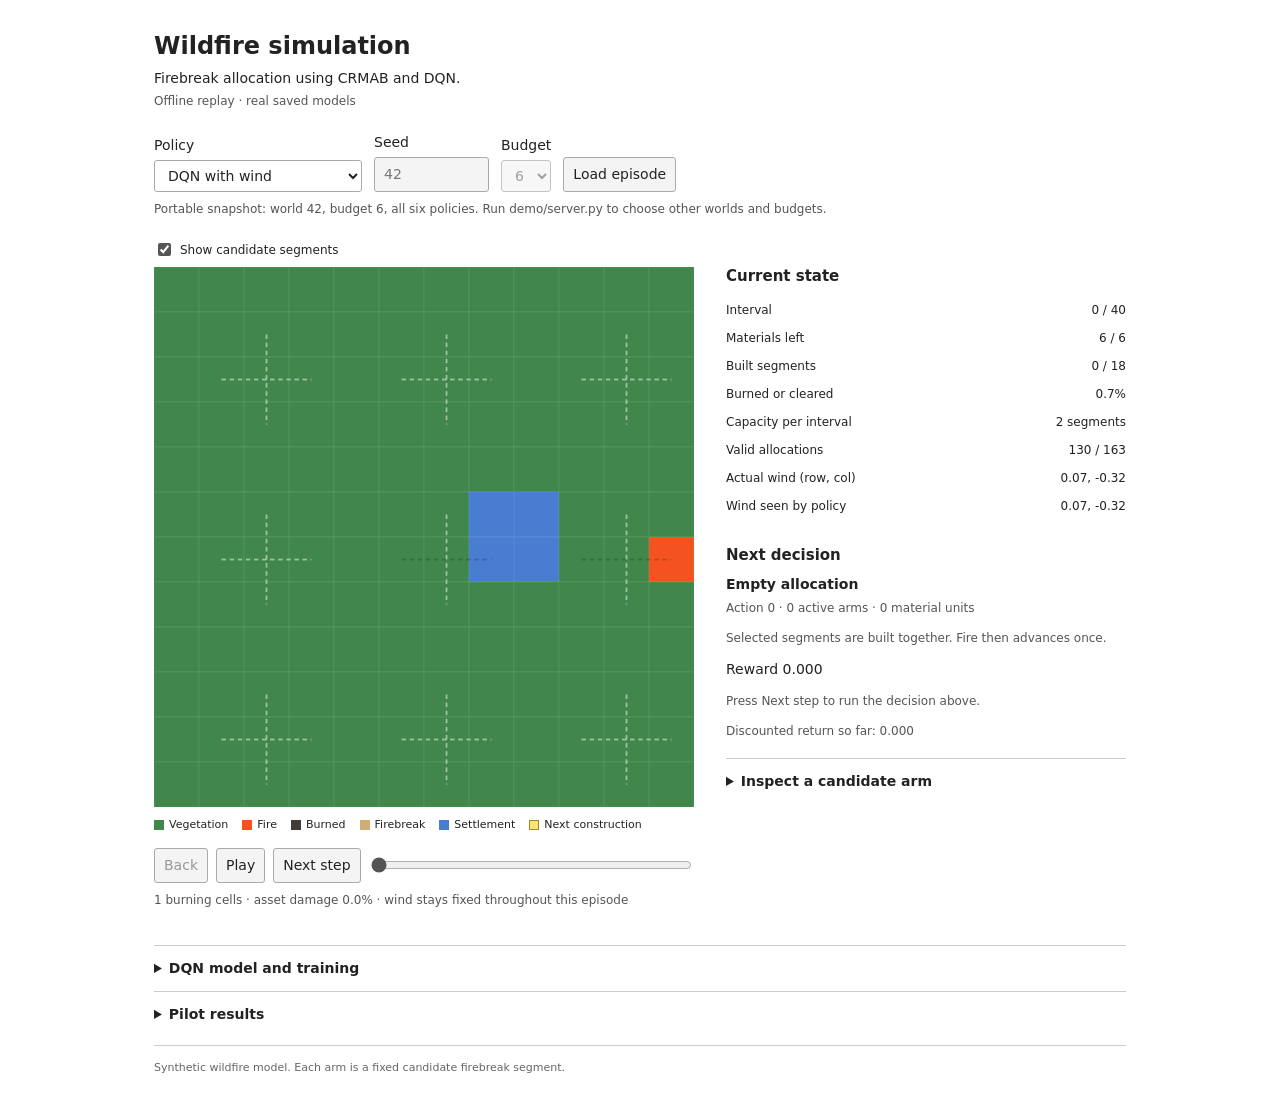
==== demo/demo.html @ 1496894a "initial commit" ====
<!doctype html>
<html lang="en">
<head>
  <meta charset="UTF-8">
  <meta name="viewport" content="width=device-width, initial-scale=1">
  <title>Wildfire simulation</title>
  <style>/* Plain research interface: native controls, one grid, optional details. */
* { box-sizing: border-box; }
body { margin: 0; background: #fff; color: #222; font: 14px/1.5 system-ui, sans-serif; }
main { max-width: 1020px; margin: 28px auto; padding: 0 24px; }
h1 { font-size: 24px; font-weight: 600; margin: 0 0 4px; }
h2 { font-size: 15px; font-weight: 600; margin: 0 0 8px; }
p { margin: 8px 0 12px; }
header { margin-bottom: 22px; }
header p { margin: 3px 0; }
.small { font-size: 12px; color: #555; }
.mono, code { font-family: ui-monospace, monospace; overflow-wrap: anywhere; }
.controls { display: flex; flex-wrap: wrap; align-items: end; gap: 12px; }
.controls label { display: flex; flex-direction: column; gap: 4px; }
button, input, select { font: inherit; }
button, select, input[type=number] { border: 1px solid #aaa; border-radius: 3px; padding: 6px 9px; background: #fff; color: #222; }
button { cursor: pointer; background: #f4f4f4; }
button:hover { background: #e9e9e9; }
button:disabled { color: #999; cursor: default; }
input[type=number] { width: 115px; }
input:disabled, select:disabled { background: #f4f4f4; color: #777; }
input[type=range] { accent-color: #555; }
input[type=checkbox] { accent-color: #555; }
.simulation { display: grid; grid-template-columns: minmax(0, 540px) minmax(245px, 1fr); gap: 32px; margin: 22px 0 24px; }
.board { min-width: 0; }
.check { display: flex; align-items: center; gap: 6px; font-size: 12px; margin-bottom: 8px; }
#grid { display: block; width: 100%; height: auto; aspect-ratio: 1; }
.legend { display: flex; flex-wrap: wrap; gap: 6px 14px; font-size: 11px; margin: 10px 0 14px; }
.legend span { display: flex; align-items: center; gap: 5px; }
.legend i { width: 10px; height: 10px; display: inline-block; }
.fuel { background: #41874b; }
.fire { background: #f45320; }
.burned { background: #413c37; }
.break { background: #cfad75; }
.asset { background: #487dd2; }
.next { background: #ffe176; border: 1px solid #9d882d; }
.playback { display: flex; align-items: center; gap: 8px; }
.playback input { min-width: 40px; flex: 1; }
aside { padding-top: 25px; }
.fact { display: flex; justify-content: space-between; gap: 14px; padding: 5px 0; font-size: 12px; }
.fact b { font-weight: 500; font-variant-numeric: tabular-nums; }
.spaced { margin-top: 24px; }
#allocation { font-weight: 600; margin-bottom: 4px; }
#action-detail { margin-top: 0; }
details { padding: 12px 0; border-top: 1px solid #ccc; }
summary { cursor: pointer; font-weight: 600; }
details[open] > summary { margin-bottom: 14px; }
#arm-details { margin-top: 18px; }
#arm-details label { display: block; margin: 10px 0; }
table { border-collapse: collapse; width: 100%; font-size: 12px; text-align: left; }
th, td { padding: 8px 6px; border-bottom: 1px solid #ddd; font-variant-numeric: tabular-nums; }
th { font-weight: 600; }
.table-scroll { overflow-x: auto; }
pre { background: #f6f6f6; padding: 14px; font-size: 12px; overflow-x: auto; }
li { margin-bottom: 5px; }
#learning { width: 100%; height: auto; }
#error { color: #a22; }
footer { color: #666; font-size: 11px; padding: 14px 0; border-top: 1px solid #ccc; margin-top: 8px; }
:focus-visible { outline: 2px solid #245e9b; outline-offset: 2px; }
@media (max-width: 720px) {
  main { margin: 20px auto; padding: 0 16px; }
  .simulation { grid-template-columns: 1fr; gap: 12px; }
  aside { padding-top: 0; }
  .playback { flex-wrap: wrap; }
  .playback input { flex-basis: 100%; }
}
</style>
</head>
<body>
<main>
  <header>
    <h1>Wildfire simulation</h1>
    <p>Firebreak allocation using CRMAB and DQN.</p>
    <p id="mode" class="small">Local simulator</p>
  </header>

  <div class="controls">
    <label>Policy
      <select id="policy">
        <option value="dqn">DQN with wind</option>
        <option value="dqn_no_wind">DQN without wind input</option>
        <option value="wind_heuristic">Wind heuristic</option>
        <option value="greedy">Near-fire heuristic</option>
        <option value="random">Random placement</option>
        <option value="no_intervention">No construction</option>
      </select>
    </label>
    <label>Seed <input id="seed" type="number" min="0" max="2147483647" value="42"></label>
    <label>Budget
      <select id="budget"><option>0</option><option>2</option><option>4</option><option selected>6</option></select>
    </label>
    <button id="reset">Load episode</button>
  </div>
  <p id="scenario-note" class="small">Use the same seed to compare policies on the same world.</p>
  <p id="error" role="alert" hidden></p>

  <div class="simulation">
    <div class="board">
      <label class="check"><input id="candidates" type="checkbox" checked> Show candidate segments</label>
      <canvas id="grid" width="600" height="600" aria-label="Wildfire grid and candidate firebreak segments"></canvas>
      <div class="legend">
        <span><i class="fuel"></i>Vegetation</span><span><i class="fire"></i>Fire</span>
        <span><i class="burned"></i>Burned</span><span><i class="break"></i>Firebreak</span>
        <span><i class="asset"></i>Settlement</span><span><i class="next"></i>Next construction</span>
      </div>
      <div class="playback">
        <button id="back">Back</button><button id="play">Play</button><button id="step">Next step</button>
        <input id="timeline" type="range" min="0" max="1" value="0" aria-label="Physical interval">
      </div>
      <p id="ending" class="small"></p>
    </div>

    <aside>
      <h2>Current state</h2>
      <div class="fact"><span>Interval</span><b id="tick">—</b></div>
      <div class="fact"><span>Materials left</span><b id="materials">—</b></div>
      <div class="fact"><span>Built segments</span><b id="built">—</b></div>
      <div class="fact"><span>Burned or cleared</span><b id="affected">—</b></div>
      <div class="fact"><span>Capacity per interval</span><b>2 segments</b></div>
      <div class="fact"><span>Valid allocations</span><b id="feasible">—</b></div>
      <div class="fact"><span>Actual wind (row, col)</span><b id="actual-wind">—</b></div>
      <div class="fact"><span>Wind seen by policy</span><b id="observed-wind">—</b></div>

      <h2 class="spaced">Next decision</h2>
      <p id="allocation">—</p>
      <p id="action-detail" class="small"></p>
      <p class="small">Selected segments are built together. Fire then advances once.</p>
      <p id="reward">Reward —</p>
      <p id="transition-text" class="small"></p>
      <p class="small">Discounted return so far: <span id="return">0.000</span></p>

      <details id="arm-details">
        <summary>Inspect a candidate arm</summary>
        <label>Candidate <select id="arm" aria-label="Arm to inspect"></select></label>
        <div id="arm-state"></div>
      </details>
    </aside>
  </div>

  <details id="model">
    <summary>DQN model and training</summary>
    <p>The network receives six grid layers, ten features for each of the 18 arms,
       and four context values: wind, remaining budget and time.</p>
    <p>The map passes through two convolution layers. Arm features pass through a
       dense layer. These are combined to produce 163 Q-values—one per complete
       allocation. Invalid allocations are masked before choosing the highest value.</p>
    <p id="parameters" class="small"></p>
    <h2>Current allocation values</h2>
    <p id="q-note" class="small"></p>
    <table>
      <thead><tr><th>Selected arms</th><th>Q-value</th></tr></thead>
      <tbody id="q-values"></tbody>
    </table>
    <p id="checkpoint" class="small mono"></p>
    <details><summary>PyTorch architecture</summary><pre id="architecture"></pre></details>
    <h2 class="spaced">How it learned</h2>
    <ol>
      <li>Try feasible allocations in training episodes, using epsilon-greedy exploration.</li>
      <li>Store the observation, action, reward and next observation in replay memory.</li>
      <li>Sample past experiences and update the network towards a masked Bellman target.</li>
      <li>Periodically copy online weights to the target network; evaluate on separate validation worlds.</li>
    </ol>
    <p><code>target = reward + gamma × best feasible next Q</code></p>
    <p>At the episode boundary, the target is just the reward. New burning, clearing,
       and settlement damage are penalized. Materials and capacity are hard constraints.</p>
    <p>This demo uses saved weights. Playback does not train the network.</p>
    <p class="small">Firebreaks affect neighbouring arms, so this is a spatially coupled
       CRMAB extension. It does not assume independent arms or inherit indexability guarantees.</p>
  </details>

  <details id="results">
    <summary>Pilot results</summary>
    <p id="result-status"></p>
    <div class="table-scroll">
      <table id="comparison">
        <thead><tr><th>Policy</th><th>Return [95% interval]</th><th>Burned or cleared</th><th>Asset survival</th></tr></thead>
        <tbody></tbody>
      </table>
    </div>
    <p>Both DQNs face the same wind-driven simulator. The unaware model receives
       zero in the explicit wind inputs. The pilot's heuristics outperformed DQN;
       the advantage of providing wind observations was not clearly established.</p>
    <h2>Validation during training</h2>
    <p class="small">Green: DQN with wind. Orange: DQN without wind input.
       One line per training seed. Higher return is better.</p>
    <canvas id="learning" width="1000" height="320" aria-label="Measured validation return during training"></canvas>
    <p class="small">Intervals resample training seeds and worlds, keeping repeated budgets together.</p>
  </details>
  <footer>Synthetic wildfire model. Each arm is a fixed candidate firebreak segment.</footer>
</main>
<script>window.DEMO_DATA={"episodes": {"dqn": {"policy": "dqn", "seed": 42, "initial_budget": 6, "config": {"grid_size": 12, "segment_length": 3, "candidate_stride": 4, "capacity": 2, "resource_cost": 1, "initial_budget": 6, "max_steps": 40, "burn_duration": 3, "base_spread": 0.24, "wind_bias": 1.2, "settlement_weight": 10.0, "clearing_weight": 1.0, "max_allocations": 5000, "wind_physics": true}, "arms": [{"arm_id": 0, "row": 2, "col": 2, "vertical": false, "cells": [[2, 1], [2, 2], [2, 3]]}, {"arm_id": 1, "row": 2, "col": 2, "vertical": true, "cells": [[1, 2], [2, 2], [3, 2]]}, {"arm_id": 2, "row": 2, "col": 6, "vertical": false, "cells": [[2, 5], [2, 6], [2, 7]]}, {"arm_id": 3, "row": 2, "col": 6, "vertical": true, "cells": [[1, 6], [2, 6], [3, 6]]}, {"arm_id": 4, "row": 2, "col": 10, "vertical": false, "cells": [[2, 9], [2, 10], [2, 11]]}, {"arm_id": 5, "row": 2, "col": 10, "vertical": true, "cells": [[1, 10], [2, 10], [3, 10]]}, {"arm_id": 6, "row": 6, "col": 2, "vertical": false, "cells": [[6, 1], [6, 2], [6, 3]]}, {"arm_id": 7, "row": 6, "col": 2, "vertical": true, "cells": [[5, 2], [6, 2], [7, 2]]}, {"arm_id": 8, "row": 6, "col": 6, "vertical": false, "cells": [[6, 5], [6, 6], [6, 7]]}, {"arm_id": 9, "row": 6, "col": 6, "vertical": true, "cells": [[5, 6], [6, 6], [7, 6]]}, {"arm_id": 10, "row": 6, "col": 10, "vertical": false, "cells": [[6, 9], [6, 10], [6, 11]]}, {"arm_id": 11, "row": 6, "col": 10, "vertical": true, "cells": [[5, 10], [6, 10], [7, 10]]}, {"arm_id": 12, "row": 10, "col": 2, "vertical": false, "cells": [[10, 1], [10, 2], [10, 3]]}, {"arm_id": 13, "row": 10, "col": 2, "vertical": true, "cells": [[9, 2], [10, 2], [11, 2]]}, {"arm_id": 14, "row": 10, "col": 6, "vertical": false, "cells": [[10, 5], [10, 6], [10, 7]]}, {"arm_id": 15, "row": 10, "col": 6, "vertical": true, "cells": [[9, 6], [10, 6], [11, 6]]}, {"arm_id": 16, "row": 10, "col": 10, "vertical": false, "cells": [[10, 9], [10, 10], [10, 11]]}, {"arm_id": 17, "row": 10, "col": 10, "vertical": true, "cells": [[9, 10], [10, 10], [11, 10]]}], "action_count": 163, "actual_wind": [0.06650633364915848, -0.32105329632759094], "model": {"checkpoint": "artifacts/pilot/models/dqn/seed_11/best.pt", "training_step": 2500, "parameter_count": 83827, "architecture": "QNetwork(\n  (map_encoder): Sequential(\n    (0): Conv2d(6, 16, kernel_size=(3, 3), stride=(2, 2), padding=(1, 1))\n    (1): ReLU()\n    (2): Conv2d(16, 32, kernel_size=(3, 3), stride=(2, 2), padding=(1, 1))\n    (3): ReLU()\n    (4): AdaptiveAvgPool2d(output_size=(3, 3))\n    (5): Flatten(start_dim=1, end_dim=-1)\n  )\n  (arm_encoder): Sequential(\n    (0): Flatten(start_dim=1, end_dim=-1)\n    (1): Linear(in_features=180, out_features=64, bias=True)\n    (2): ReLU()\n  )\n  (head): Sequential(\n    (0): Linear(in_features=356, out_features=128, bias=True)\n    (1): ReLU()\n    (2): Linear(in_features=128, out_features=163, bias=True)\n  )\n)", "gamma": 0.99}, "frames": [{"t": 0, "rgb": [[[65, 135, 75], [65, 135, 75], [65, 135, 75], [65, 135, 75], [65, 135, 75], [65, 135, 75], [65, 135, 75], [65, 135, 75], [65, 135, 75], [65, 135, 75], [65, 135, 75], [65, 135, 75]], [[65, 135, 75], [65, 135, 75], [65, 135, 75], [65, 135, 75], [65, 135, 75], [65, 135, 75], [65, 135, 75], [65, 135, 75], [65, 135, 75], [65, 135, 75], [65, 135, 75], [65, 135, 75]], [[65, 135, 75], [65, 135, 75], [65, 135, 75], [65, 135, 75], [65, 135, 75], [65, 135, 75], [65, 135, 75], [65, 135, 75], [65, 135, 75], [65, 135, 75], [65, 135, 75], [65, 135, 75]], [[65, 135, 75], [65, 135, 75], [65, 135, 75], [65, 135, 75], [65, 135, 75], [65, 135, 75], [65, 135, 75], [65, 135, 75], [65, 135, 75], [65, 135, 75], [65, 135, 75], [65, 135, 75]], [[65, 135, 75], [65, 135, 75], [65, 135, 75], [65, 135, 75], [65, 135, 75], [65, 135, 75], [65, 135, 75], [65, 135, 75], [65, 135, 75], [65, 135, 75], [65, 135, 75], [65, 135, 75]], [[65, 135, 75], [65, 135, 75], [65, 135, 75], [65, 135, 75], [65, 135, 75], [65, 135, 75], [65, 135, 75], [72, 125, 210], [72, 125, 210], [65, 135, 75], [65, 135, 75], [65, 135, 75]], [[65, 135, 75], [65, 135, 75], [65, 135, 75], [65, 135, 75], [65, 135, 75], [65, 135, 75], [65, 135, 75], [72, 125, 210], [72, 125, 210], [65, 135, 75], [65, 135, 75], [244, 83, 32]], [[65, 135, 75], [65, 135, 75], [65, 135, 75], [65, 135, 75], [65, 135, 75], [65, 135, 75], [65, 135, 75], [65, 135, 75], [65, 135, 75], [65, 135, 75], [65, 135, 75], [65, 135, 75]], [[65, 135, 75], [65, 135, 75], [65, 135, 75], [65, 135, 75], [65, 135, 75], [65, 135, 75], [65, 135, 75], [65, 135, 75], [65, 135, 75], [65, 135, 75], [65, 135, 75], [65, 135, 75]], [[65, 135, 75], [65, 135, 75], [65, 135, 75], [65, 135, 75], [65, 135, 75], [65, 135, 75], [65, 135, 75], [65, 135, 75], [65, 135, 75], [65, 135, 75], [65, 135, 75], [65, 135, 75]], [[65, 135, 75], [65, 135, 75], [65, 135, 75], [65, 135, 75], [65, 135, 75], [65, 135, 75], [65, 135, 75], [65, 135, 75], [65, 135, 75], [65, 135, 75], [65, 135, 75], [65, 135, 75]], [[65, 135, 75], [65, 135, 75], [65, 135, 75], [65, 135, 75], [65, 135, 75], [65, 135, 75], [65, 135, 75], [65, 135, 75], [65, 135, 75], [65, 135, 75], [65, 135, 75], [65, 135, 75]]], "built": [false, false, false, false, false, false, false, false, false, false, false, false, false, false, false, false, false, false], "eligible": [true, true, true, true, true, true, true, true, false, true, false, true, true, true, true, true, true, true], "arm_features": [[0.0, 1.0, 1.0, 0.0, 0.0, 0.0, 0.0, 0.1818181872367859, 0.1818181872367859, 0.0], [0.0, 1.0, 1.0, 0.0, 0.0, 0.0, 0.0, 0.1818181872367859, 0.1818181872367859, 1.0], [0.0, 1.0, 1.0, 0.0, 0.0, 0.0, 0.0, 0.1818181872367859, 0.5454545617103577, 0.0], [0.0, 1.0, 1.0, 0.0, 0.0, 0.0, 0.0, 0.1818181872367859, 0.5454545617103577, 1.0], [0.0, 1.0, 1.0, 0.0, 0.0, 0.0, 0.0, 0.1818181872367859, 0.9090909361839294, 0.0], [0.0, 1.0, 1.0, 0.0, 0.0, 0.0, 0.0, 0.1818181872367859, 0.9090909361839294, 1.0], [0.0, 1.0, 1.0, 0.0, 0.0, 0.0, 0.0, 0.5454545617103577, 0.1818181872367859, 0.0], [0.0, 1.0, 1.0, 0.0, 0.0, 0.0, 0.0, 0.5454545617103577, 0.1818181872367859, 1.0], [0.0, 0.0, 1.0, 0.0, 0.0, 0.0, 0.0, 0.5454545617103577, 0.5454545617103577, 0.0], [0.0, 1.0, 1.0, 0.0, 0.0, 0.0, 0.0, 0.5454545617103577, 0.5454545617103577, 1.0], [0.0, 0.0, 1.0, 0.0833333358168602, 0.0833333358168602, 0.0833333358168602, 0.0, 0.5454545617103577, 0.9090909361839294, 0.0], [0.0, 1.0, 1.0, 0.06666667014360428, 0.06666667014360428, 0.06666667014360428, 0.0, 0.5454545617103577, 0.9090909361839294, 1.0], [0.0, 1.0, 1.0, 0.0, 0.0, 0.0, 0.0, 0.9090909361839294, 0.1818181872367859, 0.0], [0.0, 1.0, 1.0, 0.0, 0.0, 0.0, 0.0, 0.9090909361839294, 0.1818181872367859, 1.0], [0.0, 1.0, 1.0, 0.0, 0.0, 0.0, 0.0, 0.9090909361839294, 0.5454545617103577, 0.0], [0.0, 1.0, 1.0, 0.0, 0.0, 0.0, 0.0, 0.9090909361839294, 0.5454545617103577, 1.0], [0.0, 1.0, 1.0, 0.0, 0.0, 0.0, 0.0, 0.9090909361839294, 0.9090909361839294, 0.0], [0.0, 1.0, 1.0, 0.0, 0.0, 0.0, 0.0, 0.9090909361839294, 0.9090909361839294, 1.0]], "wind_observation": [0.06650633364915848, -0.32105329632759094], "allocation": [], "action": 0, "feasible": 130, "q_values": [{"action": 0, "arms": [], "q": 0.239778071641922}, {"action": 155, "arms": [13, 14], "q": 0.2231784164905548}, {"action": 133, "arms": [9, 12], "q": 0.1969113051891327}, {"action": 66, "arms": [3, 5], "q": 0.19122463464736938}, {"action": 50, "arms": [1, 17], "q": 0.1758044809103012}], "budget": 6, "burned": 0.007142857142857143, "affected": 0.007142857142857143, "asset_damage": 0.0, "active_fire": 1, "previous_reward": 0.0, "discounted_return": 0.0, "finished": false}, {"t": 1, "rgb": [[[65, 135, 75], [65, 135, 75], [65, 135, 75], [65, 135, 75], [65, 135, 75], [65, 135, 75], [65, 135, 75], [65, 135, 75], [65, 135, 75], [65, 135, 75], [65, 135, 75], [65, 135, 75]], [[65, 135, 75], [65, 135, 75], [65, 135, 75], [65, 135, 75], [65, 135, 75], [65, 135, 75], [65, 135, 75], [65, 135, 75], [65, 135, 75], [65, 135, 75], [65, 135, 75], [65, 135, 75]], [[65, 135, 75], [65, 135, 75], [65, 135, 75], [65, 135, 75], [65, 135, 75], [65, 135, 75], [65, 135, 75], [65, 135, 75], [65, 135, 75], [65, 135, 75], [65, 135, 75], [65, 135, 75]], [[65, 135, 75], [65, 135, 75], [65, 135, 75], [65, 135, 75], [65, 135, 75], [65, 135, 75], [65, 135, 75], [65, 135, 75], [65, 135, 75], [65, 135, 75], [65, 135, 75], [65, 135, 75]], [[65, 135, 75], [65, 135, 75], [65, 135, 75], [65, 135, 75], [65, 135, 75], [65, 135, 75], [65, 135, 75], [65, 135, 75], [65, 135, 75], [65, 135, 75], [65, 135, 75], [65, 135, 75]], [[65, 135, 75], [65, 135, 75], [65, 135, 75], [65, 135, 75], [65, 135, 75], [65, 135, 75], [65, 135, 75], [72, 125, 210], [72, 125, 210], [65, 135, 75], [65, 135, 75], [65, 135, 75]], [[65, 135, 75], [65, 135, 75], [65, 135, 75], [65, 135, 75], [65, 135, 75], [65, 135, 75], [65, 135, 75], [72, 125, 210], [72, 125, 210], [65, 135, 75], [65, 135, 75], [244, 83, 32]], [[65, 135, 75], [65, 135, 75], [65, 135, 75], [65, 135, 75], [65, 135, 75], [65, 135, 75], [65, 135, 75], [65, 135, 75], [65, 135, 75], [65, 135, 75], [65, 135, 75], [65, 135, 75]], [[65, 135, 75], [65, 135, 75], [65, 135, 75], [65, 135, 75], [65, 135, 75], [65, 135, 75], [65, 135, 75], [65, 135, 75], [65, 135, 75], [65, 135, 75], [65, 135, 75], [65, 135, 75]], [[65, 135, 75], [65, 135, 75], [65, 135, 75], [65, 135, 75], [65, 135, 75], [65, 135, 75], [65, 135, 75], [65, 135, 75], [65, 135, 75], [65, 135, 75], [65, 135, 75], [65, 135, 75]], [[65, 135, 75], [65, 135, 75], [65, 135, 75], [65, 135, 75], [65, 135, 75], [65, 135, 75], [65, 135, 75], [65, 135, 75], [65, 135, 75], [65, 135, 75], [65, 135, 75], [65, 135, 75]], [[65, 135, 75], [65, 135, 75], [65, 135, 75], [65, 135, 75], [65, 135, 75], [65, 135, 75], [65, 135, 75], [65, 135, 75], [65, 135, 75], [65, 135, 75], [65, 135, 75], [65, 135, 75]]], "built": [false, false, false, false, false, false, false, false, false, false, false, false, false, false, false, false, false, false], "eligible": [true, true, true, true, true, true, true, true, false, true, false, true, true, true, true, true, true, true], "arm_features": [[0.0, 1.0, 1.0, 0.0, 0.0, 0.0, 0.0, 0.1818181872367859, 0.1818181872367859, 0.0], [0.0, 1.0, 1.0, 0.0, 0.0, 0.0, 0.0, 0.1818181872367859, 0.1818181872367859, 1.0], [0.0, 1.0, 1.0, 0.0, 0.0, 0.0, 0.0, 0.1818181872367859, 0.5454545617103577, 0.0], [0.0, 1.0, 1.0, 0.0, 0.0, 0.0, 0.0, 0.1818181872367859, 0.5454545617103577, 1.0], [0.0, 1.0, 1.0, 0.0, 0.0, 0.0, 0.0, 0.1818181872367859, 0.9090909361839294, 0.0], [0.0, 1.0, 1.0, 0.0, 0.0, 0.0, 0.0, 0.1818181872367859, 0.9090909361839294, 1.0], [0.0, 1.0, 1.0, 0.0, 0.0, 0.0, 0.0, 0.5454545617103577, 0.1818181872367859, 0.0], [0.0, 1.0, 1.0, 0.0, 0.0, 0.0, 0.0, 0.5454545617103577, 0.1818181872367859, 1.0], [0.0, 0.0, 1.0, 0.0, 0.0, 0.0, 0.0, 0.5454545617103577, 0.5454545617103577, 0.0], [0.0, 1.0, 1.0, 0.0, 0.0, 0.0, 0.0, 0.5454545617103577, 0.5454545617103577, 1.0], [0.0, 0.0, 1.0, 0.0833333358168602, 0.0555555559694767, 0.0833333358168602, 0.0, 0.5454545617103577, 0.9090909361839294, 0.0], [0.0, 1.0, 1.0, 0.06666667014360428, 0.04444444552063942, 0.06666667014360428, 0.0, 0.5454545617103577, 0.9090909361839294, 1.0], [0.0, 1.0, 1.0, 0.0, 0.0, 0.0, 0.0, 0.9090909361839294, 0.1818181872367859, 0.0], [0.0, 1.0, 1.0, 0.0, 0.0, 0.0, 0.0, 0.9090909361839294, 0.1818181872367859, 1.0], [0.0, 1.0, 1.0, 0.0, 0.0, 0.0, 0.0, 0.9090909361839294, 0.5454545617103577, 0.0], [0.0, 1.0, 1.0, 0.0, 0.0, 0.0, 0.0, 0.9090909361839294, 0.5454545617103577, 1.0], [0.0, 1.0, 1.0, 0.0, 0.0, 0.0, 0.0, 0.9090909361839294, 0.9090909361839294, 0.0], [0.0, 1.0, 1.0, 0.0, 0.0, 0.0, 0.0, 0.9090909361839294, 0.9090909361839294, 1.0]], "wind_observation": [0.06650633364915848, -0.32105329632759094], "allocation": [], "action": 0, "feasible": 130, "q_values": [{"action": 0, "arms": [], "q": 0.2285315990447998}, {"action": 155, "arms": [13, 14], "q": 0.22244098782539368}, {"action": 133, "arms": [9, 12], "q": 0.1949206292629242}, {"action": 66, "arms": [3, 5], "q": 0.19159802794456482}, {"action": 50, "arms": [1, 17], "q": 0.17394296824932098}], "budget": 6, "burned": 0.007142857142857143, "affected": 0.007142857142857143, "asset_damage": 0.0, "active_fire": 1, "previous_reward": -0.0, "discounted_return": 0.0, "finished": false}, {"t": 2, "rgb": [[[65, 135, 75], [65, 135, 75], [65, 135, 75], [65, 135, 75], [65, 135, 75], [65, 135, 75], [65, 135, 75], [65, 135, 75], [65, 135, 75], [65, 135, 75], [65, 135, 75], [65, 135, 75]], [[65, 135, 75], [65, 135, 75], [65, 135, 75], [65, 135, 75], [65, 135, 75], [65, 135, 75], [65, 135, 75], [65, 135, 75], [65, 135, 75], [65, 135, 75], [65, 135, 75], [65, 135, 75]], [[65, 135, 75], [65, 135, 75], [65, 135, 75], [65, 135, 75], [65, 135, 75], [65, 135, 75], [65, 135, 75], [65, 135, 75], [65, 135, 75], [65, 135, 75], [65, 135, 75], [65, 135, 75]], [[65, 135, 75], [65, 135, 75], [65, 135, 75], [65, 135, 75], [65, 135, 75], [65, 135, 75], [65, 135, 75], [65, 135, 75], [65, 135, 75], [65, 135, 75], [65, 135, 75], [65, 135, 75]], [[65, 135, 75], [65, 135, 75], [65, 135, 75], [65, 135, 75], [65, 135, 75], [65, 135, 75], [65, 135, 75], [65, 135, 75], [65, 135, 75], [65, 135, 75], [65, 135, 75], [65, 135, 75]], [[65, 135, 75], [65, 135, 75], [65, 135, 75], [65, 135, 75], [65, 135, 75], [65, 135, 75], [65, 135, 75], [72, 125, 210], [72, 125, 210], [65, 135, 75], [65, 135, 75], [244, 83, 32]], [[65, 135, 75], [65, 135, 75], [65, 135, 75], [65, 135, 75], [65, 135, 75], [65, 135, 75], [65, 135, 75], [72, 125, 210], [72, 125, 210], [65, 135, 75], [65, 135, 75], [244, 83, 32]], [[65, 135, 75], [65, 135, 75], [65, 135, 75], [65, 135, 75], [65, 135, 75], [65, 135, 75], [65, 135, 75], [65, 135, 75], [65, 135, 75], [65, 135, 75], [65, 135, 75], [65, 135, 75]], [[65, 135, 75], [65, 135, 75], [65, 135, 75], [65, 135, 75], [65, 135, 75], [65, 135, 75], [65, 135, 75], [65, 135, 75], [65, 135, 75], [65, 135, 75], [65, 135, 75], [65, 135, 75]], [[65, 135, 75], [65, 135, 75], [65, 135, 75], [65, 135, 75], [65, 135, 75], [65, 135, 75], [65, 135, 75], [65, 135, 75], [65, 135, 75], [65, 135, 75], [65, 135, 75], [65, 135, 75]], [[65, 135, 75], [65, 135, 75], [65, 135, 75], [65, 135, 75], [65, 135, 75], [65, 135, 75], [65, 135, 75], [65, 135, 75], [65, 135, 75], [65, 135, 75], [65, 135, 75], [65, 135, 75]], [[65, 135, 75], [65, 135, 75], [65, 135, 75], [65, 135, 75], [65, 135, 75], [65, 135, 75], [65, 135, 75], [65, 135, 75], [65, 135, 75], [65, 135, 75], [65, 135, 75], [65, 135, 75]]], "built": [false, false, false, false, false, false, false, false, false, false, false, false, false, false, false, false, false, false], "eligible": [true, true, true, true, true, true, true, true, false, true, false, true, true, true, true, true, true, true], "arm_features": [[0.0, 1.0, 1.0, 0.0, 0.0, 0.0, 0.0, 0.1818181872367859, 0.1818181872367859, 0.0], [0.0, 1.0, 1.0, 0.0, 0.0, 0.0, 0.0, 0.1818181872367859, 0.1818181872367859, 1.0], [0.0, 1.0, 1.0, 0.0, 0.0, 0.0, 0.0, 0.1818181872367859, 0.5454545617103577, 0.0], [0.0, 1.0, 1.0, 0.0, 0.0, 0.0, 0.0, 0.1818181872367859, 0.5454545617103577, 1.0], [0.0, 1.0, 1.0, 0.0, 0.0, 0.0, 0.0, 0.1818181872367859, 0.9090909361839294, 0.0], [0.0, 1.0, 1.0, 0.0, 0.0, 0.0, 0.0, 0.1818181872367859, 0.9090909361839294, 1.0], [0.0, 1.0, 1.0, 0.0, 0.0, 0.0, 0.0, 0.5454545617103577, 0.1818181872367859, 0.0], [0.0, 1.0, 1.0, 0.0, 0.0, 0.0, 0.0, 0.5454545617103577, 0.1818181872367859, 1.0], [0.0, 0.0, 1.0, 0.0, 0.0, 0.0, 0.0, 0.5454545617103577, 0.5454545617103577, 0.0], [0.0, 1.0, 1.0, 0.0, 0.0, 0.0, 0.0, 0.5454545617103577, 0.5454545617103577, 1.0], [0.0, 0.0, 1.0, 0.1666666716337204, 0.1111111119389534, 0.1666666716337204, 0.0, 0.5454545617103577, 0.9090909361839294, 0.0], [0.0, 1.0, 1.0, 0.13333334028720856, 0.08888889104127884, 0.13333334028720856, 0.0, 0.5454545617103577, 0.9090909361839294, 1.0], [0.0, 1.0, 1.0, 0.0, 0.0, 0.0, 0.0, 0.9090909361839294, 0.1818181872367859, 0.0], [0.0, 1.0, 1.0, 0.0, 0.0, 0.0, 0.0, 0.9090909361839294, 0.1818181872367859, 1.0], [0.0, 1.0, 1.0, 0.0, 0.0, 0.0, 0.0, 0.9090909361839294, 0.5454545617103577, 0.0], [0.0, 1.0, 1.0, 0.0, 0.0, 0.0, 0.0, 0.9090909361839294, 0.5454545617103577, 1.0], [0.0, 1.0, 1.0, 0.0, 0.0, 0.0, 0.0, 0.9090909361839294, 0.9090909361839294, 0.0], [0.0, 1.0, 1.0, 0.0, 0.0, 0.0, 0.0, 0.9090909361839294, 0.9090909361839294, 1.0]], "wind_observation": [0.06650633364915848, -0.32105329632759094], "allocation": [], "action": 0, "feasible": 130, "q_values": [{"action": 0, "arms": [], "q": 0.27032503485679626}, {"action": 155, "arms": [13, 14], "q": 0.22612455487251282}, {"action": 133, "arms": [9, 12], "q": 0.19902604818344116}, {"action": 66, "arms": [3, 5], "q": 0.19377920031547546}, {"action": 64, "arms": [2, 17], "q": 0.17890439927577972}], "budget": 6, "burned": 0.014285714285714285, "affected": 0.014285714285714285, "asset_damage": 0.0, "active_fire": 2, "previous_reward": -0.007142857142857143, "discounted_return": -0.007071428571428571, "finished": false}, {"t": 3, "rgb": [[[65, 135, 75], [65, 135, 75], [65, 135, 75], [65, 135, 75], [65, 135, 75], [65, 135, 75], [65, 135, 75], [65, 135, 75], [65, 135, 75], [65, 135, 75], [65, 135, 75], [65, 135, 75]], [[65, 135, 75], [65, 135, 75], [65, 135, 75], [65, 135, 75], [65, 135, 75], [65, 135, 75], [65, 135, 75], [65, 135, 75], [65, 135, 75], [65, 135, 75], [65, 135, 75], [65, 135, 75]], [[65, 135, 75], [65, 135, 75], [65, 135, 75], [65, 135, 75], [65, 135, 75], [65, 135, 75], [65, 135, 75], [65, 135, 75], [65, 135, 75], [65, 135, 75], [65, 135, 75], [65, 135, 75]], [[65, 135, 75], [65, 135, 75], [65, 135, 75], [65, 135, 75], [65, 135, 75], [65, 135, 75], [65, 135, 75], [65, 135, 75], [65, 135, 75], [65, 135, 75], [65, 135, 75], [65, 135, 75]], [[65, 135, 75], [65, 135, 75], [65, 135, 75], [65, 135, 75], [65, 135, 75], [65, 135, 75], [65, 135, 75], [65, 135, 75], [65, 135, 75], [65, 135, 75], [65, 135, 75], [65, 135, 75]], [[65, 135, 75], [65, 135, 75], [65, 135, 75], [65, 135, 75], [65, 135, 75], [65, 135, 75], [65, 135, 75], [72, 125, 210], [72, 125, 210], [65, 135, 75], [244, 83, 32], [244, 83, 32]], [[65, 135, 75], [65, 135, 75], [65, 135, 75], [65, 135, 75], [65, 135, 75], [65, 135, 75], [65, 135, 75], [72, 125, 210], [72, 125, 210], [65, 135, 75], [244, 83, 32], [65, 60, 55]], [[65, 135, 75], [65, 135, 75], [65, 135, 75], [65, 135, 75], [65, 135, 75], [65, 135, 75], [65, 135, 75], [65, 135, 75], [65, 135, 75], [65, 135, 75], [244, 83, 32], [244, 83, 32]], [[65, 135, 75], [65, 135, 75], [65, 135, 75], [65, 135, 75], [65, 135, 75], [65, 135, 75], [65, 135, 75], [65, 135, 75], [65, 135, 75], [65, 135, 75], [65, 135, 75], [65, 135, 75]], [[65, 135, 75], [65, 135, 75], [65, 135, 75], [65, 135, 75], [65, 135, 75], [65, 135, 75], [65, 135, 75], [65, 135, 75], [65, 135, 75], [65, 135, 75], [65, 135, 75], [65, 135, 75]], [[65, 135, 75], [65, 135, 75], [65, 135, 75], [65, 135, 75], [65, 135, 75], [65, 135, 75], [65, 135, 75], [65, 135, 75], [65, 135, 75], [65, 135, 75], [65, 135, 75], [65, 135, 75]], [[65, 135, 75], [65, 135, 75], [65, 135, 75], [65, 135, 75], [65, 135, 75], [65, 135, 75], [65, 135, 75], [65, 135, 75], [65, 135, 75], [65, 135, 75], [65, 135, 75], [65, 135, 75]]], "built": [false, false, false, false, false, false, false, false, false, false, false, false, false, false, false, false, false, false], "eligible": [true, true, true, true, true, true, true, true, false, true, false, false, true, true, true, true, true, true], "arm_features": [[0.0, 1.0, 1.0, 0.0, 0.0, 0.0, 0.0, 0.1818181872367859, 0.1818181872367859, 0.0], [0.0, 1.0, 1.0, 0.0, 0.0, 0.0, 0.0, 0.1818181872367859, 0.1818181872367859, 1.0], [0.0, 1.0, 1.0, 0.0, 0.0, 0.0, 0.0, 0.1818181872367859, 0.5454545617103577, 0.0], [0.0, 1.0, 1.0, 0.0, 0.0, 0.0, 0.0, 0.1818181872367859, 0.5454545617103577, 1.0], [0.0, 1.0, 1.0, 0.0, 0.0, 0.0, 0.0, 0.1818181872367859, 0.9090909361839294, 0.0], [0.0, 1.0, 1.0, 0.0, 0.0, 0.0, 0.0, 0.1818181872367859, 0.9090909361839294, 1.0], [0.0, 1.0, 1.0, 0.0, 0.0, 0.0, 0.0, 0.5454545617103577, 0.1818181872367859, 0.0], [0.0, 1.0, 1.0, 0.0, 0.0, 0.0, 0.0, 0.5454545617103577, 0.1818181872367859, 1.0], [0.0, 0.0, 1.0, 0.0, 0.0, 0.0, 0.0, 0.5454545617103577, 0.5454545617103577, 0.0], [0.0, 1.0, 1.0, 0.0, 0.0, 0.0, 0.0, 0.5454545617103577, 0.5454545617103577, 1.0], [0.0, 0.0, 0.9166666865348816, 0.4166666567325592, 0.3888888955116272, 0.5, 0.0, 0.5454545617103577, 0.9090909361839294, 0.0], [0.0, 0.0, 0.9333333373069763, 0.3333333432674408, 0.31111112236976624, 0.4000000059604645, 0.0, 0.5454545617103577, 0.9090909361839294, 1.0], [0.0, 1.0, 1.0, 0.0, 0.0, 0.0, 0.0, 0.9090909361839294, 0.1818181872367859, 0.0], [0.0, 1.0, 1.0, 0.0, 0.0, 0.0, 0.0, 0.9090909361839294, 0.1818181872367859, 1.0], [0.0, 1.0, 1.0, 0.0, 0.0, 0.0, 0.0, 0.9090909361839294, 0.5454545617103577, 0.0], [0.0, 1.0, 1.0, 0.0, 0.0, 0.0, 0.0, 0.9090909361839294, 0.5454545617103577, 1.0], [0.0, 1.0, 1.0, 0.0, 0.0, 0.0, 0.0, 0.9090909361839294, 0.9090909361839294, 0.0], [0.0, 1.0, 1.0, 0.0, 0.0, 0.0, 0.0, 0.9090909361839294, 0.9090909361839294, 1.0]], "wind_observation": [0.06650633364915848, -0.32105329632759094], "allocation": [], "action": 0, "feasible": 114, "q_values": [{"action": 0, "arms": [], "q": 0.2337740957736969}, {"action": 155, "arms": [13, 14], "q": 0.2202703356742859}, {"action": 64, "arms": [2, 17], "q": 0.18535447120666504}, {"action": 133, "arms": [9, 12], "q": 0.18262030184268951}, {"action": 50, "arms": [1, 17], "q": 0.17882134020328522}], "budget": 6, "burned": 0.04285714285714286, "affected": 0.04285714285714286, "asset_damage": 0.0, "active_fire": 5, "previous_reward": -0.02857142857142857, "discounted_return": -0.03507428571428571, "finished": false}, {"t": 4, "rgb": [[[65, 135, 75], [65, 135, 75], [65, 135, 75], [65, 135, 75], [65, 135, 75], [65, 135, 75], [65, 135, 75], [65, 135, 75], [65, 135, 75], [65, 135, 75], [65, 135, 75], [65, 135, 75]], [[65, 135, 75], [65, 135, 75], [65, 135, 75], [65, 135, 75], [65, 135, 75], [65, 135, 75], [65, 135, 75], [65, 135, 75], [65, 135, 75], [65, 135, 75], [65, 135, 75], [65, 135, 75]], [[65, 135, 75], [65, 135, 75], [65, 135, 75], [65, 135, 75], [65, 135, 75], [65, 135, 75], [65, 135, 75], [65, 135, 75], [65, 135, 75], [65, 135, 75], [65, 135, 75], [65, 135, 75]], [[65, 135, 75], [65, 135, 75], [65, 135, 75], [65, 135, 75], [65, 135, 75], [65, 135, 75], [65, 135, 75], [65, 135, 75], [65, 135, 75], [65, 135, 75], [65, 135, 75], [65, 135, 75]], [[65, 135, 75], [65, 135, 75], [65, 135, 75], [65, 135, 75], [65, 135, 75], [65, 135, 75], [65, 135, 75], [65, 135, 75], [65, 135, 75], [244, 83, 32], [65, 135, 75], [244, 83, 32]], [[65, 135, 75], [65, 135, 75], [65, 135, 75], [65, 135, 75], [65, 135, 75], [65, 135, 75], [65, 135, 75], [72, 125, 210], [72, 125, 210], [244, 83, 32], [244, 83, 32], [244, 83, 32]], [[65, 135, 75], [65, 135, 75], [65, 135, 75], [65, 135, 75], [65, 135, 75], [65, 135, 75], [65, 135, 75], [72, 125, 210], [72, 125, 210], [244, 83, 32], [244, 83, 32], [65, 60, 55]], [[65, 135, 75], [65, 135, 75], [65, 135, 75], [65, 135, 75], [65, 135, 75], [65, 135, 75], [65, 135, 75], [65, 135, 75], [65, 135, 75], [244, 83, 32], [244, 83, 32], [244, 83, 32]], [[65, 135, 75], [65, 135, 75], [65, 135, 75], [65, 135, 75], [65, 135, 75], [65, 135, 75], [65, 135, 75], [65, 135, 75], [65, 135, 75], [65, 135, 75], [65, 135, 75], [244, 83, 32]], [[65, 135, 75], [65, 135, 75], [65, 135, 75], [65, 135, 75], [65, 135, 75], [65, 135, 75], [65, 135, 75], [65, 135, 75], [65, 135, 75], [65, 135, 75], [65, 135, 75], [65, 135, 75]], [[65, 135, 75], [65, 135, 75], [65, 135, 75], [65, 135, 75], [65, 135, 75], [65, 135, 75], [65, 135, 75], [65, 135, 75], [65, 135, 75], [65, 135, 75], [65, 135, 75], [65, 135, 75]], [[65, 135, 75], [65, 135, 75], [65, 135, 75], [65, 135, 75], [65, 135, 75], [65, 135, 75], [65, 135, 75], [65, 135, 75], [65, 135, 75], [65, 135, 75], [65, 135, 75], [65, 135, 75]]], "built": [false, false, false, false, false, false, false, false, false, false, false, false, false, false, false, false, false, false], "eligible": [true, true, true, true, true, true, true, true, false, true, false, false, true, true, true, true, true, true], "arm_features": [[0.0, 1.0, 1.0, 0.0, 0.0, 0.0, 0.0, 0.1818181872367859, 0.1818181872367859, 0.0], [0.0, 1.0, 1.0, 0.0, 0.0, 0.0, 0.0, 0.1818181872367859, 0.1818181872367859, 1.0], [0.0, 1.0, 1.0, 0.0, 0.0, 0.0, 0.0, 0.1818181872367859, 0.5454545617103577, 0.0], [0.0, 1.0, 1.0, 0.0, 0.0, 0.0, 0.0, 0.1818181872367859, 0.5454545617103577, 1.0], [0.0, 1.0, 1.0, 0.0, 0.0, 0.0, 0.0, 0.1818181872367859, 0.9090909361839294, 0.0], [0.0, 1.0, 1.0, 0.13333334028720856, 0.13333334028720856, 0.13333334028720856, 0.0, 0.1818181872367859, 0.9090909361839294, 1.0], [0.0, 1.0, 1.0, 0.0, 0.0, 0.0, 0.0, 0.5454545617103577, 0.1818181872367859, 0.0], [0.0, 1.0, 1.0, 0.0, 0.0, 0.0, 0.0, 0.5454545617103577, 0.1818181872367859, 1.0], [0.0, 0.0, 1.0, 0.0, 0.0, 0.0, 0.0, 0.5454545617103577, 0.5454545617103577, 0.0], [0.0, 1.0, 1.0, 0.0, 0.0, 0.0, 0.0, 0.5454545617103577, 0.5454545617103577, 1.0], [0.0, 0.0, 0.9166666865348816, 0.6666666865348816, 0.5, 0.75, 0.0, 0.5454545617103577, 0.9090909361839294, 0.0], [0.0, 0.0, 0.9333333373069763, 0.7333333492279053, 0.6000000238418579, 0.800000011920929, 0.0, 0.5454545617103577, 0.9090909361839294, 1.0], [0.0, 1.0, 1.0, 0.0, 0.0, 0.0, 0.0, 0.9090909361839294, 0.1818181872367859, 0.0], [0.0, 1.0, 1.0, 0.0, 0.0, 0.0, 0.0, 0.9090909361839294, 0.1818181872367859, 1.0], [0.0, 1.0, 1.0, 0.0, 0.0, 0.0, 0.0, 0.9090909361839294, 0.5454545617103577, 0.0], [0.0, 1.0, 1.0, 0.0, 0.0, 0.0, 0.0, 0.9090909361839294, 0.5454545617103577, 1.0], [0.0, 1.0, 1.0, 0.0, 0.0, 0.0, 0.0, 0.9090909361839294, 0.9090909361839294, 0.0], [0.0, 1.0, 1.0, 0.0833333358168602, 0.0833333358168602, 0.0833333358168602, 0.0, 0.9090909361839294, 0.9090909361839294, 1.0]], "wind_observation": [0.06650633364915848, -0.32105329632759094], "allocation": [13, 14], "action": 155, "feasible": 114, "q_values": [{"action": 155, "arms": [13, 14], "q": 0.20468288660049438}, {"action": 63, "arms": [2, 16], "q": 0.16616757214069366}, {"action": 91, "arms": [5, 6], "q": 0.16600486636161804}, {"action": 66, "arms": [3, 5], "q": 0.16361066699028015}, {"action": 114, "arms": [7, 9], "q": 0.1632494330406189}], "budget": 6, "burned": 0.08571428571428572, "affected": 0.08571428571428572, "asset_damage": 0.0, "active_fire": 11, "previous_reward": -0.04285714285714286, "discounted_return": -0.07665852857142857, "finished": false}, {"t": 5, "rgb": [[[65, 135, 75], [65, 135, 75], [65, 135, 75], [65, 135, 75], [65, 135, 75], [65, 135, 75], [65, 135, 75], [65, 135, 75], [65, 135, 75], [65, 135, 75], [65, 135, 75], [65, 135, 75]], [[65, 135, 75], [65, 135, 75], [65, 135, 75], [65, 135, 75], [65, 135, 75], [65, 135, 75], [65, 135, 75], [65, 135, 75], [65, 135, 75], [65, 135, 75], [65, 135, 75], [65, 135, 75]], [[65, 135, 75], [65, 135, 75], [65, 135, 75], [65, 135, 75], [65, 135, 75], [65, 135, 75], [65, 135, 75], [65, 135, 75], [65, 135, 75], [65, 135, 75], [65, 135, 75], [65, 135, 75]], [[65, 135, 75], [65, 135, 75], [65, 135, 75], [65, 135, 75], [65, 135, 75], [65, 135, 75], [65, 135, 75], [65, 135, 75], [244, 83, 32], [65, 135, 75], [65, 135, 75], [65, 135, 75]], [[65, 135, 75], [65, 135, 75], [65, 135, 75], [65, 135, 75], [65, 135, 75], [65, 135, 75], [65, 135, 75], [65, 135, 75], [65, 135, 75], [244, 83, 32], [65, 135, 75], [244, 83, 32]], [[65, 135, 75], [65, 135, 75], [65, 135, 75], [65, 135, 75], [65, 135, 75], [65, 135, 75], [65, 135, 75], [72, 125, 210], [244, 83, 32], [244, 83, 32], [244, 83, 32], [65, 60, 55]], [[65, 135, 75], [65, 135, 75], [65, 135, 75], [65, 135, 75], [65, 135, 75], [65, 135, 75], [65, 135, 75], [72, 125, 210], [244, 83, 32], [244, 83, 32], [244, 83, 32], [65, 60, 55]], [[65, 135, 75], [65, 135, 75], [65, 135, 75], [65, 135, 75], [65, 135, 75], [65, 135, 75], [65, 135, 75], [65, 135, 75], [65, 135, 75], [244, 83, 32], [244, 83, 32], [244, 83, 32]], [[65, 135, 75], [65, 135, 75], [65, 135, 75], [65, 135, 75], [65, 135, 75], [65, 135, 75], [65, 135, 75], [65, 135, 75], [65, 135, 75], [244, 83, 32], [65, 135, 75], [244, 83, 32]], [[65, 135, 75], [65, 135, 75], [207, 173, 117], [65, 135, 75], [65, 135, 75], [65, 135, 75], [65, 135, 75], [65, 135, 75], [65, 135, 75], [65, 135, 75], [65, 135, 75], [65, 135, 75]], [[65, 135, 75], [65, 135, 75], [207, 173, 117], [65, 135, 75], [65, 135, 75], [207, 173, 117], [207, 173, 117], [207, 173, 117], [65, 135, 75], [65, 135, 75], [65, 135, 75], [65, 135, 75]], [[65, 135, 75], [65, 135, 75], [207, 173, 117], [65, 135, 75], [65, 135, 75], [65, 135, 75], [65, 135, 75], [65, 135, 75], [65, 135, 75], [65, 135, 75], [65, 135, 75], [65, 135, 75]]], "built": [false, false, false, false, false, false, false, false, false, false, false, false, false, true, true, false, false, false], "eligible": [true, true, true, true, true, true, true, true, false, true, false, false, false, false, false, false, true, true], "arm_features": [[0.0, 1.0, 1.0, 0.0, 0.0, 0.0, 0.0, 0.1818181872367859, 0.1818181872367859, 0.0], [0.0, 1.0, 1.0, 0.0, 0.0, 0.0, 0.0, 0.1818181872367859, 0.1818181872367859, 1.0], [0.0, 1.0, 1.0, 0.06666667014360428, 0.06666667014360428, 0.06666667014360428, 0.0, 0.1818181872367859, 0.5454545617103577, 0.0], [0.0, 1.0, 1.0, 0.0, 0.0, 0.0, 0.0, 0.1818181872367859, 0.5454545617103577, 1.0], [0.0, 1.0, 1.0, 0.0833333358168602, 0.0833333358168602, 0.0833333358168602, 0.0, 0.1818181872367859, 0.9090909361839294, 0.0], [0.0, 1.0, 1.0, 0.13333334028720856, 0.08888889104127884, 0.13333334028720856, 0.0, 0.1818181872367859, 0.9090909361839294, 1.0], [0.0, 1.0, 1.0, 0.0, 0.0, 0.0, 0.0, 0.5454545617103577, 0.1818181872367859, 0.0], [0.0, 1.0, 1.0, 0.0, 0.0, 0.0, 0.0, 0.5454545617103577, 0.1818181872367859, 1.0], [0.0, 0.0, 1.0, 0.13333334028720856, 0.13333334028720856, 0.13333334028720856, 0.0, 0.5454545617103577, 0.5454545617103577, 0.0], [0.0, 1.0, 1.0, 0.0, 0.0, 0.0, 0.0, 0.5454545617103577, 0.5454545617103577, 1.0], [0.0, 0.0, 0.8333333134651184, 0.75, 0.4444444477558136, 0.9166666865348816, 0.0, 0.5454545617103577, 0.9090909361839294, 0.0], [0.0, 0.0, 0.8666666746139526, 0.7333333492279053, 0.42222222685813904, 0.8666666746139526, 0.0, 0.5454545617103577, 0.9090909361839294, 1.0], [0.0, 0.0, 0.800000011920929, 0.0, 0.0, 0.0, 0.20000000298023224, 0.9090909361839294, 0.1818181872367859, 0.0], [1.0, 0.0, 0.75, 0.0, 0.0, 0.0, 0.25, 0.9090909361839294, 0.1818181872367859, 1.0], [1.0, 0.0, 0.800000011920929, 0.0, 0.0, 0.0, 0.20000000298023224, 0.9090909361839294, 0.5454545617103577, 0.0], [0.0, 0.0, 0.75, 0.0, 0.0, 0.0, 0.25, 0.9090909361839294, 0.5454545617103577, 1.0], [0.0, 1.0, 1.0, 0.0, 0.0, 0.0, 0.0, 0.9090909361839294, 0.9090909361839294, 0.0], [0.0, 1.0, 1.0, 0.1666666716337204, 0.1388888955116272, 0.1666666716337204, 0.0, 0.9090909361839294, 0.9090909361839294, 1.0]], "wind_observation": [0.06650633364915848, -0.32105329632759094], "allocation": [7, 9], "action": 114, "feasible": 62, "q_values": [{"action": 114, "arms": [7, 9], "q": 0.19866174459457397}, {"action": 91, "arms": [5, 6], "q": 0.19747599959373474}, {"action": 63, "arms": [2, 16], "q": 0.1801062375307083}, {"action": 66, "arms": [3, 5], "q": 0.15697181224822998}, {"action": 68, "arms": [3, 7], "q": 0.1529456526041031}], "budget": 4, "burned": 0.1, "affected": 0.14285714285714285, "asset_damage": 0.5, "active_fire": 14, "previous_reward": -5.057142857142857, "discounted_return": -4.934529779142856, "finished": false}, {"t": 6, "rgb": [[[65, 135, 75], [65, 135, 75], [65, 135, 75], [65, 135, 75], [65, 135, 75], [65, 135, 75], [65, 135, 75], [65, 135, 75], [65, 135, 75], [65, 135, 75], [65, 135, 75], [65, 135, 75]], [[65, 135, 75], [65, 135, 75], [65, 135, 75], [65, 135, 75], [65, 135, 75], [65, 135, 75], [65, 135, 75], [65, 135, 75], [65, 135, 75], [65, 135, 75], [65, 135, 75], [65, 135, 75]], [[65, 135, 75], [65, 135, 75], [65, 135, 75], [65, 135, 75], [65, 135, 75], [65, 135, 75], [65, 135, 75], [65, 135, 75], [65, 135, 75], [65, 135, 75], [65, 135, 75], [65, 135, 75]], [[65, 135, 75], [65, 135, 75], [65, 135, 75], [65, 135, 75], [65, 135, 75], [65, 135, 75], [65, 135, 75], [244, 83, 32], [244, 83, 32], [65, 135, 75], [65, 135, 75], [65, 135, 75]], [[65, 135, 75], [65, 135, 75], [65, 135, 75], [65, 135, 75], [65, 135, 75], [65, 135, 75], [65, 135, 75], [244, 83, 32], [244, 83, 32], [244, 83, 32], [244, 83, 32], [244, 83, 32]], [[65, 135, 75], [65, 135, 75], [207, 173, 117], [65, 135, 75], [65, 135, 75], [65, 135, 75], [207, 173, 117], [72, 125, 210], [244, 83, 32], [244, 83, 32], [65, 60, 55], [65, 60, 55]], [[65, 135, 75], [65, 135, 75], [207, 173, 117], [65, 135, 75], [65, 135, 75], [65, 135, 75], [207, 173, 117], [244, 83, 32], [244, 83, 32], [244, 83, 32], [65, 60, 55], [65, 60, 55]], [[65, 135, 75], [65, 135, 75], [207, 173, 117], [65, 135, 75], [65, 135, 75], [65, 135, 75], [207, 173, 117], [244, 83, 32], [244, 83, 32], [244, 83, 32], [65, 60, 55], [65, 60, 55]], [[65, 135, 75], [65, 135, 75], [65, 135, 75], [65, 135, 75], [65, 135, 75], [65, 135, 75], [65, 135, 75], [65, 135, 75], [244, 83, 32], [244, 83, 32], [65, 135, 75], [244, 83, 32]], [[65, 135, 75], [65, 135, 75], [207, 173, 117], [65, 135, 75], [65, 135, 75], [65, 135, 75], [65, 135, 75], [65, 135, 75], [65, 135, 75], [65, 135, 75], [65, 135, 75], [65, 135, 75]], [[65, 135, 75], [65, 135, 75], [207, 173, 117], [65, 135, 75], [65, 135, 75], [207, 173, 117], [207, 173, 117], [207, 173, 117], [65, 135, 75], [65, 135, 75], [65, 135, 75], [65, 135, 75]], [[65, 135, 75], [65, 135, 75], [207, 173, 117], [65, 135, 75], [65, 135, 75], [65, 135, 75], [65, 135, 75], [65, 135, 75], [65, 135, 75], [65, 135, 75], [65, 135, 75], [65, 135, 75]]], "built": [false, false, false, false, false, false, false, true, false, true, false, false, false, true, true, false, false, false], "eligible": [true, true, true, true, true, true, false, false, false, false, false, false, false, false, false, false, true, true], "arm_features": [[0.0, 1.0, 1.0, 0.0, 0.0, 0.0, 0.0, 0.1818181872367859, 0.1818181872367859, 0.0], [0.0, 1.0, 1.0, 0.0, 0.0, 0.0, 0.0, 0.1818181872367859, 0.1818181872367859, 1.0], [0.0, 1.0, 1.0, 0.13333334028720856, 0.1111111119389534, 0.13333334028720856, 0.0, 0.1818181872367859, 0.5454545617103577, 0.0], [0.0, 1.0, 1.0, 0.13333334028720856, 0.13333334028720856, 0.13333334028720856, 0.0, 0.1818181872367859, 0.5454545617103577, 1.0], [0.0, 1.0, 1.0, 0.0833333358168602, 0.0555555559694767, 0.0833333358168602, 0.0, 0.1818181872367859, 0.9090909361839294, 0.0], [0.0, 1.0, 1.0, 0.20000000298023224, 0.1111111119389534, 0.20000000298023224, 0.0, 0.1818181872367859, 0.9090909361839294, 1.0], [0.0, 0.0, 0.800000011920929, 0.0, 0.0, 0.0, 0.20000000298023224, 0.5454545617103577, 0.1818181872367859, 0.0], [1.0, 0.0, 0.800000011920929, 0.0, 0.0, 0.0, 0.20000000298023224, 0.5454545617103577, 0.1818181872367859, 1.0], [0.0, 0.0, 0.800000011920929, 0.3333333432674408, 0.2888889014720917, 0.3333333432674408, 0.20000000298023224, 0.5454545617103577, 0.5454545617103577, 0.0], [1.0, 0.0, 0.800000011920929, 0.20000000298023224, 0.20000000298023224, 0.20000000298023224, 0.20000000298023224, 0.5454545617103577, 0.5454545617103577, 1.0], [0.0, 0.0, 0.5, 0.5, 0.2777777910232544, 1.0, 0.0, 0.5454545617103577, 0.9090909361839294, 0.0], [0.0, 0.0, 0.6000000238418579, 0.5333333611488342, 0.24444444477558136, 0.9333333373069763, 0.0, 0.5454545617103577, 0.9090909361839294, 1.0], [0.0, 0.0, 0.800000011920929, 0.0, 0.0, 0.0, 0.20000000298023224, 0.9090909361839294, 0.1818181872367859, 0.0], [1.0, 0.0, 0.75, 0.0, 0.0, 0.0, 0.25, 0.9090909361839294, 0.1818181872367859, 1.0], [1.0, 0.0, 0.800000011920929, 0.0, 0.0, 0.0, 0.20000000298023224, 0.9090909361839294, 0.5454545617103577, 0.0], [0.0, 0.0, 0.75, 0.0, 0.0, 0.0, 0.25, 0.9090909361839294, 0.5454545617103577, 1.0], [0.0, 1.0, 1.0, 0.0, 0.0, 0.0, 0.0, 0.9090909361839294, 0.9090909361839294, 0.0], [0.0, 1.0, 1.0, 0.1666666716337204, 0.0833333358168602, 0.1666666716337204, 0.0, 0.9090909361839294, 0.9090909361839294, 1.0]], "wind_observation": [0.06650633364915848, -0.32105329632759094], "allocation": [5, 16], "action": 101, "feasible": 33, "q_values": [{"action": 101, "arms": [5, 16], "q": 0.3040730953216553}, {"action": 49, "arms": [1, 16], "q": 0.2552512288093567}, {"action": 63, "arms": [2, 16], "q": 0.24906280636787415}, {"action": 19, "arms": [0, 2], "q": 0.22485759854316711}, {"action": 5, "arms": [4], "q": 0.17960932850837708}], "budget": 2, "burned": 0.15, "affected": 0.2357142857142857, "asset_damage": 0.75, "active_fire": 18, "previous_reward": -2.592857142857143, "discounted_return": -7.400311122812142, "finished": false}, {"t": 7, "rgb": [[[65, 135, 75], [65, 135, 75], [65, 135, 75], [65, 135, 75], [65, 135, 75], [65, 135, 75], [65, 135, 75], [65, 135, 75], [65, 135, 75], [65, 135, 75], [65, 135, 75], [65, 135, 75]], [[65, 135, 75], [65, 135, 75], [65, 135, 75], [65, 135, 75], [65, 135, 75], [65, 135, 75], [65, 135, 75], [65, 135, 75], [65, 135, 75], [65, 135, 75], [207, 173, 117], [65, 135, 75]], [[65, 135, 75], [65, 135, 75], [65, 135, 75], [65, 135, 75], [65, 135, 75], [65, 135, 75], [65, 135, 75], [244, 83, 32], [65, 135, 75], [65, 135, 75], [207, 173, 117], [65, 135, 75]], [[65, 135, 75], [65, 135, 75], [65, 135, 75], [65, 135, 75], [65, 135, 75], [65, 135, 75], [65, 135, 75], [244, 83, 32], [244, 83, 32], [244, 83, 32], [207, 173, 117], [244, 83, 32]], [[65, 135, 75], [65, 135, 75], [65, 135, 75], [65, 135, 75], [65, 135, 75], [65, 135, 75], [65, 135, 75], [244, 83, 32], [244, 83, 32], [65, 60, 55], [244, 83, 32], [65, 60, 55]], [[65, 135, 75], [65, 135, 75], [207, 173, 117], [65, 135, 75], [65, 135, 75], [65, 135, 75], [207, 173, 117], [244, 83, 32], [244, 83, 32], [65, 60, 55], [65, 60, 55], [65, 60, 55]], [[65, 135, 75], [65, 135, 75], [207, 173, 117], [65, 135, 75], [65, 135, 75], [65, 135, 75], [207, 173, 117], [244, 83, 32], [244, 83, 32], [65, 60, 55], [65, 60, 55], [65, 60, 55]], [[65, 135, 75], [65, 135, 75], [207, 173, 117], [65, 135, 75], [65, 135, 75], [65, 135, 75], [207, 173, 117], [244, 83, 32], [244, 83, 32], [65, 60, 55], [65, 60, 55], [65, 60, 55]], [[65, 135, 75], [65, 135, 75], [65, 135, 75], [65, 135, 75], [65, 135, 75], [65, 135, 75], [65, 135, 75], [244, 83, 32], [244, 83, 32], [244, 83, 32], [65, 135, 75], [65, 60, 55]], [[65, 135, 75], [65, 135, 75], [207, 173, 117], [65, 135, 75], [65, 135, 75], [65, 135, 75], [65, 135, 75], [65, 135, 75], [65, 135, 75], [244, 83, 32], [244, 83, 32], [65, 135, 75]], [[65, 135, 75], [65, 135, 75], [207, 173, 117], [65, 135, 75], [65, 135, 75], [207, 173, 117], [207, 173, 117], [207, 173, 117], [65, 135, 75], [207, 173, 117], [207, 173, 117], [207, 173, 117]], [[65, 135, 75], [65, 135, 75], [207, 173, 117], [65, 135, 75], [65, 135, 75], [65, 135, 75], [65, 135, 75], [65, 135, 75], [65, 135, 75], [65, 135, 75], [65, 135, 75], [65, 135, 75]]], "built": [false, false, false, false, false, true, false, true, false, true, false, false, false, true, true, false, true, false], "eligible": [true, true, false, true, false, false, false, false, false, false, false, false, false, false, false, false, false, false], "arm_features": [[0.0, 1.0, 1.0, 0.0, 0.0, 0.0, 0.0, 0.1818181872367859, 0.1818181872367859, 0.0], [0.0, 1.0, 1.0, 0.0, 0.0, 0.0, 0.0, 0.1818181872367859, 0.1818181872367859, 1.0], [0.0, 0.0, 1.0, 0.20000000298023224, 0.13333334028720856, 0.20000000298023224, 0.0, 0.1818181872367859, 0.5454545617103577, 0.0], [0.0, 1.0, 1.0, 0.20000000298023224, 0.15555556118488312, 0.20000000298023224, 0.0, 0.1818181872367859, 0.5454545617103577, 1.0], [0.0, 0.0, 0.75, 0.25, 0.1944444477558136, 0.25, 0.25, 0.1818181872367859, 0.9090909361839294, 0.0], [1.0, 0.0, 0.6666666865348816, 0.20000000298023224, 0.17777778208255768, 0.3333333432674408, 0.20000000298023224, 0.1818181872367859, 0.9090909361839294, 1.0], [0.0, 0.0, 0.800000011920929, 0.0, 0.0, 0.0, 0.20000000298023224, 0.5454545617103577, 0.1818181872367859, 0.0], [1.0, 0.0, 0.800000011920929, 0.0, 0.0, 0.0, 0.20000000298023224, 0.5454545617103577, 0.1818181872367859, 1.0], [0.0, 0.0, 0.800000011920929, 0.4000000059604645, 0.24444444477558136, 0.4000000059604645, 0.20000000298023224, 0.5454545617103577, 0.5454545617103577, 0.0], [1.0, 0.0, 0.800000011920929, 0.3333333432674408, 0.2666666805744171, 0.3333333432674408, 0.20000000298023224, 0.5454545617103577, 0.5454545617103577, 1.0], [0.0, 0.0, 0.25, 0.25, 0.1111111119389534, 1.0, 0.0, 0.5454545617103577, 0.9090909361839294, 0.0], [0.0, 0.0, 0.20000000298023224, 0.13333334028720856, 0.06666667014360428, 0.9333333373069763, 0.0, 0.5454545617103577, 0.9090909361839294, 1.0], [0.0, 0.0, 0.800000011920929, 0.0, 0.0, 0.0, 0.20000000298023224, 0.9090909361839294, 0.1818181872367859, 0.0], [1.0, 0.0, 0.75, 0.0, 0.0, 0.0, 0.25, 0.9090909361839294, 0.1818181872367859, 1.0], [1.0, 0.0, 0.800000011920929, 0.0, 0.0, 0.0, 0.20000000298023224, 0.9090909361839294, 0.5454545617103577, 0.0], [0.0, 0.0, 0.75, 0.0833333358168602, 0.0833333358168602, 0.0833333358168602, 0.25, 0.9090909361839294, 0.5454545617103577, 1.0], [1.0, 0.0, 0.75, 0.1666666716337204, 0.1666666716337204, 0.1666666716337204, 0.25, 0.9090909361839294, 0.9090909361839294, 0.0], [0.0, 0.0, 0.6666666865348816, 0.25, 0.1944444477558136, 0.3333333432674408, 0.25, 0.9090909361839294, 0.9090909361839294, 1.0]], "wind_observation": [0.06650633364915848, -0.32105329632759094], "allocation": [], "action": 0, "feasible": 1, "q_values": [{"action": 0, "arms": [], "q": -3.4266908168792725}], "budget": 0, "burned": 0.19285714285714287, "affected": 0.32142857142857145, "asset_damage": 1.0, "active_fire": 19, "previous_reward": -2.585714285714286, "discounted_return": -9.834709794834728, "finished": false}, {"t": 8, "rgb": [[[65, 135, 75], [65, 135, 75], [65, 135, 75], [65, 135, 75], [65, 135, 75], [65, 135, 75], [65, 135, 75], [65, 135, 75], [65, 135, 75], [65, 135, 75], [65, 135, 75], [65, 135, 75]], [[65, 135, 75], [65, 135, 75], [65, 135, 75], [65, 135, 75], [65, 135, 75], [65, 135, 75], [244, 83, 32], [244, 83, 32], [65, 135, 75], [65, 135, 75], [207, 173, 117], [65, 135, 75]], [[65, 135, 75], [65, 135, 75], [65, 135, 75], [65, 135, 75], [65, 135, 75], [65, 135, 75], [244, 83, 32], [244, 83, 32], [65, 135, 75], [65, 135, 75], [207, 173, 117], [244, 83, 32]], [[65, 135, 75], [65, 135, 75], [65, 135, 75], [65, 135, 75], [65, 135, 75], [65, 135, 75], [65, 135, 75], [244, 83, 32], [65, 60, 55], [244, 83, 32], [207, 173, 117], [244, 83, 32]], [[65, 135, 75], [65, 135, 75], [65, 135, 75], [65, 135, 75], [65, 135, 75], [65, 135, 75], [244, 83, 32], [244, 83, 32], [244, 83, 32], [65, 60, 55], [244, 83, 32], [65, 60, 55]], [[65, 135, 75], [65, 135, 75], [207, 173, 117], [65, 135, 75], [65, 135, 75], [65, 135, 75], [207, 173, 117], [244, 83, 32], [65, 60, 55], [65, 60, 55], [65, 60, 55], [65, 60, 55]], [[65, 135, 75], [65, 135, 75], [207, 173, 117], [65, 135, 75], [65, 135, 75], [65, 135, 75], [207, 173, 117], [244, 83, 32], [65, 60, 55], [65, 60, 55], [65, 60, 55], [65, 60, 55]], [[65, 135, 75], [65, 135, 75], [207, 173, 117], [65, 135, 75], [65, 135, 75], [65, 135, 75], [207, 173, 117], [244, 83, 32], [244, 83, 32], [65, 60, 55], [65, 60, 55], [65, 60, 55]], [[65, 135, 75], [65, 135, 75], [65, 135, 75], [65, 135, 75], [65, 135, 75], [65, 135, 75], [65, 135, 75], [244, 83, 32], [244, 83, 32], [65, 60, 55], [65, 135, 75], [65, 60, 55]], [[65, 135, 75], [65, 135, 75], [207, 173, 117], [65, 135, 75], [65, 135, 75], [65, 135, 75], [244, 83, 32], [244, 83, 32], [244, 83, 32], [244, 83, 32], [244, 83, 32], [65, 135, 75]], [[65, 135, 75], [65, 135, 75], [207, 173, 117], [65, 135, 75], [65, 135, 75], [207, 173, 117], [207, 173, 117], [207, 173, 117], [65, 135, 75], [207, 173, 117], [207, 173, 117], [207, 173, 117]], [[65, 135, 75], [65, 135, 75], [207, 173, 117], [65, 135, 75], [65, 135, 75], [65, 135, 75], [65, 135, 75], [65, 135, 75], [65, 135, 75], [65, 135, 75], [65, 135, 75], [65, 135, 75]]], "built": [false, false, false, false, false, true, false, true, false, true, false, false, false, true, true, false, true, false], "eligible": [true, true, false, false, false, false, false, false, false, false, false, false, false, false, false, false, false, false], "arm_features": [[0.0, 1.0, 1.0, 0.0, 0.0, 0.0, 0.0, 0.1818181872367859, 0.1818181872367859, 0.0], [0.0, 1.0, 1.0, 0.0, 0.0, 0.0, 0.0, 0.1818181872367859, 0.1818181872367859, 1.0], [0.0, 0.0, 0.9333333373069763, 0.3333333432674408, 0.2666666805744171, 0.4000000059604645, 0.0, 0.1818181872367859, 0.5454545617103577, 0.0], [0.0, 0.0, 1.0, 0.46666666865348816, 0.35555556416511536, 0.46666666865348816, 0.0, 0.1818181872367859, 0.5454545617103577, 1.0], [0.0, 0.0, 0.6666666865348816, 0.25, 0.1944444477558136, 0.3333333432674408, 0.25, 0.1818181872367859, 0.9090909361839294, 0.0], [1.0, 0.0, 0.6666666865348816, 0.2666666805744171, 0.17777778208255768, 0.4000000059604645, 0.20000000298023224, 0.1818181872367859, 0.9090909361839294, 1.0], [0.0, 0.0, 0.800000011920929, 0.0, 0.0, 0.0, 0.20000000298023224, 0.5454545617103577, 0.1818181872367859, 0.0], [1.0, 0.0, 0.800000011920929, 0.0, 0.0, 0.0, 0.20000000298023224, 0.5454545617103577, 0.1818181872367859, 1.0], [0.0, 0.0, 0.6666666865348816, 0.2666666805744171, 0.1111111119389534, 0.4000000059604645, 0.20000000298023224, 0.5454545617103577, 0.5454545617103577, 0.0], [1.0, 0.0, 0.800000011920929, 0.4000000059604645, 0.2222222238779068, 0.4000000059604645, 0.20000000298023224, 0.5454545617103577, 0.5454545617103577, 1.0], [0.0, 0.0, 0.0833333358168602, 0.0833333358168602, 0.02777777798473835, 1.0, 0.0, 0.5454545617103577, 0.9090909361839294, 0.0], [0.0, 0.0, 0.13333334028720856, 0.06666667014360428, 0.02222222276031971, 0.9333333373069763, 0.0, 0.5454545617103577, 0.9090909361839294, 1.0], [0.0, 0.0, 0.800000011920929, 0.0, 0.0, 0.0, 0.20000000298023224, 0.9090909361839294, 0.1818181872367859, 0.0], [1.0, 0.0, 0.75, 0.0, 0.0, 0.0, 0.25, 0.9090909361839294, 0.1818181872367859, 1.0], [1.0, 0.0, 0.800000011920929, 0.20000000298023224, 0.20000000298023224, 0.20000000298023224, 0.20000000298023224, 0.9090909361839294, 0.5454545617103577, 0.0], [0.0, 0.0, 0.75, 0.25, 0.2222222238779068, 0.25, 0.25, 0.9090909361839294, 0.5454545617103577, 1.0], [1.0, 0.0, 0.75, 0.25, 0.1944444477558136, 0.25, 0.25, 0.9090909361839294, 0.9090909361839294, 0.0], [0.0, 0.0, 0.5833333134651184, 0.1666666716337204, 0.1111111119389534, 0.3333333432674408, 0.25, 0.9090909361839294, 0.9090909361839294, 1.0]], "wind_observation": [0.06650633364915848, -0.32105329632759094], "allocation": [], "action": 0, "feasible": 1, "q_values": [{"action": 0, "arms": [], "q": -3.786853313446045}], "budget": 0, "burned": 0.25, "affected": 0.37857142857142856, "asset_damage": 1.0, "active_fire": 23, "previous_reward": -0.05714285714285714, "discounted_return": -9.887970671857985, "finished": false}, {"t": 9, "rgb": [[[65, 135, 75], [65, 135, 75], [65, 135, 75], [65, 135, 75], [65, 135, 75], [65, 135, 75], [244, 83, 32], [65, 135, 75], [65, 135, 75], [65, 135, 75], [65, 135, 75], [65, 135, 75]], [[65, 135, 75], [65, 135, 75], [65, 135, 75], [65, 135, 75], [65, 135, 75], [244, 83, 32], [244, 83, 32], [244, 83, 32], [244, 83, 32], [65, 135, 75], [207, 173, 117], [244, 83, 32]], [[65, 135, 75], [65, 135, 75], [65, 135, 75], [65, 135, 75], [65, 135, 75], [65, 135, 75], [244, 83, 32], [244, 83, 32], [65, 135, 75], [65, 135, 75], [207, 173, 117], [244, 83, 32]], [[65, 135, 75], [65, 135, 75], [65, 135, 75], [65, 135, 75], [65, 135, 75], [65, 135, 75], [244, 83, 32], [65, 60, 55], [65, 60, 55], [244, 83, 32], [207, 173, 117], [244, 83, 32]], [[65, 135, 75], [65, 135, 75], [65, 135, 75], [65, 135, 75], [65, 135, 75], [244, 83, 32], [244, 83, 32], [65, 60, 55], [65, 60, 55], [65, 60, 55], [65, 60, 55], [65, 60, 55]], [[65, 135, 75], [65, 135, 75], [207, 173, 117], [65, 135, 75], [65, 135, 75], [65, 135, 75], [207, 173, 117], [244, 83, 32], [65, 60, 55], [65, 60, 55], [65, 60, 55], [65, 60, 55]], [[65, 135, 75], [65, 135, 75], [207, 173, 117], [65, 135, 75], [65, 135, 75], [65, 135, 75], [207, 173, 117], [65, 60, 55], [65, 60, 55], [65, 60, 55], [65, 60, 55], [65, 60, 55]], [[65, 135, 75], [65, 135, 75], [207, 173, 117], [65, 135, 75], [65, 135, 75], [65, 135, 75], [207, 173, 117], [65, 60, 55], [65, 60, 55], [65, 60, 55], [65, 60, 55], [65, 60, 55]], [[65, 135, 75], [65, 135, 75], [65, 135, 75], [65, 135, 75], [65, 135, 75], [65, 135, 75], [65, 135, 75], [244, 83, 32], [65, 60, 55], [65, 60, 55], [65, 135, 75], [65, 60, 55]], [[65, 135, 75], [65, 135, 75], [207, 173, 117], [65, 135, 75], [65, 135, 75], [65, 135, 75], [244, 83, 32], [244, 83, 32], [244, 83, 32], [244, 83, 32], [244, 83, 32], [65, 135, 75]], [[65, 135, 75], [65, 135, 75], [207, 173, 117], [65, 135, 75], [65, 135, 75], [207, 173, 117], [207, 173, 117], [207, 173, 117], [65, 135, 75], [207, 173, 117], [207, 173, 117], [207, 173, 117]], [[65, 135, 75], [65, 135, 75], [207, 173, 117], [65, 135, 75], [65, 135, 75], [65, 135, 75], [65, 135, 75], [65, 135, 75], [65, 135, 75], [65, 135, 75], [65, 135, 75], [65, 135, 75]]], "built": [false, false, false, false, false, true, false, true, false, true, false, false, false, true, true, false, true, false], "eligible": [true, true, false, false, false, false, false, false, false, false, false, false, false, false, false, false, false, false], "arm_features": [[0.0, 1.0, 1.0, 0.0, 0.0, 0.0, 0.0, 0.1818181872367859, 0.1818181872367859, 0.0], [0.0, 1.0, 1.0, 0.0, 0.0, 0.0, 0.0, 0.1818181872367859, 0.1818181872367859, 1.0], [0.0, 0.0, 0.8666666746139526, 0.46666666865348816, 0.35555556416511536, 0.6000000238418579, 0.0, 0.1818181872367859, 0.5454545617103577, 0.0], [0.0, 0.0, 0.8666666746139526, 0.6000000238418579, 0.46666666865348816, 0.7333333492279053, 0.0, 0.1818181872367859, 0.5454545617103577, 1.0], [0.0, 0.0, 0.6666666865348816, 0.4166666567325592, 0.2777777910232544, 0.5, 0.25, 0.1818181872367859, 0.9090909361839294, 0.0], [1.0, 0.0, 0.6000000238418579, 0.2666666805744171, 0.15555556118488312, 0.46666666865348816, 0.20000000298023224, 0.1818181872367859, 0.9090909361839294, 1.0], [0.0, 0.0, 0.800000011920929, 0.0, 0.0, 0.0, 0.20000000298023224, 0.5454545617103577, 0.1818181872367859, 0.0], [1.0, 0.0, 0.800000011920929, 0.0, 0.0, 0.0, 0.20000000298023224, 0.5454545617103577, 0.1818181872367859, 1.0], [0.0, 0.0, 0.46666666865348816, 0.06666667014360428, 0.02222222276031971, 0.4000000059604645, 0.20000000298023224, 0.5454545617103577, 0.5454545617103577, 0.0], [1.0, 0.0, 0.6000000238418579, 0.2666666805744171, 0.15555556118488312, 0.46666666865348816, 0.20000000298023224, 0.5454545617103577, 0.5454545617103577, 1.0], [0.0, 0.0, 0.0, 0.0, 0.0, 1.0, 0.0, 0.5454545617103577, 0.9090909361839294, 0.0], [0.0, 0.0, 0.06666667014360428, 0.0, 0.0, 0.9333333373069763, 0.0, 0.5454545617103577, 0.9090909361839294, 1.0], [0.0, 0.0, 0.800000011920929, 0.0, 0.0, 0.0, 0.20000000298023224, 0.9090909361839294, 0.1818181872367859, 0.0], [1.0, 0.0, 0.75, 0.0, 0.0, 0.0, 0.25, 0.9090909361839294, 0.1818181872367859, 1.0], [1.0, 0.0, 0.800000011920929, 0.20000000298023224, 0.13333334028720856, 0.20000000298023224, 0.20000000298023224, 0.9090909361839294, 0.5454545617103577, 0.0], [0.0, 0.0, 0.75, 0.25, 0.1388888955116272, 0.25, 0.25, 0.9090909361839294, 0.5454545617103577, 1.0], [1.0, 0.0, 0.75, 0.25, 0.1111111119389534, 0.25, 0.25, 0.9090909361839294, 0.9090909361839294, 0.0], [0.0, 0.0, 0.5833333134651184, 0.1666666716337204, 0.0555555559694767, 0.3333333432674408, 0.25, 0.9090909361839294, 0.9090909361839294, 1.0]], "wind_observation": [0.06650633364915848, -0.32105329632759094], "allocation": [], "action": 0, "feasible": 1, "q_values": [{"action": 0, "arms": [], "q": -3.1112496852874756}], "budget": 0, "burned": 0.29285714285714287, "affected": 0.42142857142857143, "asset_damage": 1.0, "active_fire": 21, "previous_reward": -0.04285714285714286, "discounted_return": -9.927516873047754, "finished": false}, {"t": 10, "rgb": [[[65, 135, 75], [65, 135, 75], [65, 135, 75], [65, 135, 75], [65, 135, 75], [65, 135, 75], [244, 83, 32], [65, 135, 75], [65, 135, 75], [65, 135, 75], [244, 83, 32], [244, 83, 32]], [[65, 135, 75], [65, 135, 75], [65, 135, 75], [65, 135, 75], [65, 135, 75], [244, 83, 32], [244, 83, 32], [244, 83, 32], [244, 83, 32], [65, 135, 75], [207, 173, 117], [244, 83, 32]], [[65, 135, 75], [65, 135, 75], [65, 135, 75], [65, 135, 75], [65, 135, 75], [244, 83, 32], [244, 83, 32], [65, 60, 55], [65, 135, 75], [65, 135, 75], [207, 173, 117], [244, 83, 32]], [[65, 135, 75], [65, 135, 75], [65, 135, 75], [65, 135, 75], [65, 135, 75], [244, 83, 32], [244, 83, 32], [65, 60, 55], [65, 60, 55], [65, 60, 55], [207, 173, 117], [65, 60, 55]], [[65, 135, 75], [65, 135, 75], [65, 135, 75], [65, 135, 75], [65, 135, 75], [244, 83, 32], [244, 83, 32], [65, 60, 55], [65, 60, 55], [65, 60, 55], [65, 60, 55], [65, 60, 55]], [[65, 135, 75], [65, 135, 75], [207, 173, 117], [65, 135, 75], [65, 135, 75], [65, 135, 75], [207, 173, 117], [65, 60, 55], [65, 60, 55], [65, 60, 55], [65, 60, 55], [65, 60, 55]], [[65, 135, 75], [65, 135, 75], [207, 173, 117], [65, 135, 75], [65, 135, 75], [65, 135, 75], [207, 173, 117], [65, 60, 55], [65, 60, 55], [65, 60, 55], [65, 60, 55], [65, 60, 55]], [[65, 135, 75], [65, 135, 75], [207, 173, 117], [65, 135, 75], [65, 135, 75], [65, 135, 75], [207, 173, 117], [65, 60, 55], [65, 60, 55], [65, 60, 55], [65, 60, 55], [65, 60, 55]], [[65, 135, 75], [65, 135, 75], [65, 135, 75], [65, 135, 75], [65, 135, 75], [65, 135, 75], [65, 135, 75], [65, 60, 55], [65, 60, 55], [65, 60, 55], [65, 135, 75], [65, 60, 55]], [[65, 135, 75], [65, 135, 75], [207, 173, 117], [65, 135, 75], [65, 135, 75], [244, 83, 32], [244, 83, 32], [244, 83, 32], [244, 83, 32], [65, 60, 55], [65, 60, 55], [65, 135, 75]], [[65, 135, 75], [65, 135, 75], [207, 173, 117], [65, 135, 75], [65, 135, 75], [207, 173, 117], [207, 173, 117], [207, 173, 117], [65, 135, 75], [207, 173, 117], [207, 173, 117], [207, 173, 117]], [[65, 135, 75], [65, 135, 75], [207, 173, 117], [65, 135, 75], [65, 135, 75], [65, 135, 75], [65, 135, 75], [65, 135, 75], [65, 135, 75], [65, 135, 75], [65, 135, 75], [65, 135, 75]]], "built": [false, false, false, false, false, true, false, true, false, true, false, false, false, true, true, false, true, false], "eligible": [true, true, false, false, false, false, false, false, false, false, false, false, false, false, false, false, false, false], "arm_features": [[0.0, 1.0, 1.0, 0.0, 0.0, 0.0, 0.0, 0.1818181872367859, 0.1818181872367859, 0.0], [0.0, 1.0, 1.0, 0.0, 0.0, 0.0, 0.0, 0.1818181872367859, 0.1818181872367859, 1.0], [0.0, 0.0, 0.800000011920929, 0.5333333611488342, 0.3333333432674408, 0.7333333492279053, 0.0, 0.1818181872367859, 0.5454545617103577, 0.0], [0.0, 0.0, 0.800000011920929, 0.6666666865348816, 0.4000000059604645, 0.8666666746139526, 0.0, 0.1818181872367859, 0.5454545617103577, 1.0], [0.0, 0.0, 0.5, 0.25, 0.1388888955116272, 0.5, 0.25, 0.1818181872367859, 0.9090909361839294, 0.0], [1.0, 0.0, 0.46666666865348816, 0.2666666805744171, 0.20000000298023224, 0.6000000238418579, 0.20000000298023224, 0.1818181872367859, 0.9090909361839294, 1.0], [0.0, 0.0, 0.800000011920929, 0.0, 0.0, 0.0, 0.20000000298023224, 0.5454545617103577, 0.1818181872367859, 0.0], [1.0, 0.0, 0.800000011920929, 0.0, 0.0, 0.0, 0.20000000298023224, 0.5454545617103577, 0.1818181872367859, 1.0], [0.0, 0.0, 0.4000000059604645, 0.0, 0.0, 0.4000000059604645, 0.20000000298023224, 0.5454545617103577, 0.5454545617103577, 0.0], [1.0, 0.0, 0.46666666865348816, 0.13333334028720856, 0.06666667014360428, 0.46666666865348816, 0.20000000298023224, 0.5454545617103577, 0.5454545617103577, 1.0], [0.0, 0.0, 0.0, 0.0, 0.0, 1.0, 0.0, 0.5454545617103577, 0.9090909361839294, 0.0], [0.0, 0.0, 0.06666667014360428, 0.0, 0.0, 0.9333333373069763, 0.0, 0.5454545617103577, 0.9090909361839294, 1.0], [0.0, 0.0, 0.800000011920929, 0.0, 0.0, 0.0, 0.20000000298023224, 0.9090909361839294, 0.1818181872367859, 0.0], [1.0, 0.0, 0.75, 0.0, 0.0, 0.0, 0.25, 0.9090909361839294, 0.1818181872367859, 1.0], [1.0, 0.0, 0.800000011920929, 0.2666666805744171, 0.13333334028720856, 0.2666666805744171, 0.20000000298023224, 0.9090909361839294, 0.5454545617103577, 0.0], [0.0, 0.0, 0.6666666865348816, 0.25, 0.1388888955116272, 0.3333333432674408, 0.25, 0.9090909361839294, 0.5454545617103577, 1.0], [1.0, 0.0, 0.5833333134651184, 0.0833333358168602, 0.02777777798473835, 0.25, 0.25, 0.9090909361839294, 0.9090909361839294, 0.0], [0.0, 0.0, 0.4166666567325592, 0.0, 0.0, 0.3333333432674408, 0.25, 0.9090909361839294, 0.9090909361839294, 1.0]], "wind_observation": [0.06650633364915848, -0.32105329632759094], "allocation": [], "action": 0, "feasible": 1, "q_values": [{"action": 0, "arms": [], "q": -2.2091338634490967}], "budget": 0, "burned": 0.32857142857142857, "affected": 0.45714285714285713, "asset_damage": 1.0, "active_fire": 19, "previous_reward": -0.03571428571428571, "discounted_return": -9.960142489029312, "finished": false}, {"t": 11, "rgb": [[[65, 135, 75], [65, 135, 75], [65, 135, 75], [65, 135, 75], [65, 135, 75], [65, 135, 75], [244, 83, 32], [65, 135, 75], [65, 135, 75], [244, 83, 32], [244, 83, 32], [244, 83, 32]], [[65, 135, 75], [65, 135, 75], [65, 135, 75], [65, 135, 75], [65, 135, 75], [244, 83, 32], [65, 60, 55], [65, 60, 55], [244, 83, 32], [244, 83, 32], [207, 173, 117], [244, 83, 32]], [[65, 135, 75], [65, 135, 75], [65, 135, 75], [65, 135, 75], [65, 135, 75], [244, 83, 32], [65, 60, 55], [65, 60, 55], [244, 83, 32], [65, 135, 75], [207, 173, 117], [65, 60, 55]], [[65, 135, 75], [65, 135, 75], [65, 135, 75], [65, 135, 75], [244, 83, 32], [244, 83, 32], [244, 83, 32], [65, 60, 55], [65, 60, 55], [65, 60, 55], [207, 173, 117], [65, 60, 55]], [[65, 135, 75], [65, 135, 75], [65, 135, 75], [65, 135, 75], [244, 83, 32], [244, 83, 32], [65, 60, 55], [65, 60, 55], [65, 60, 55], [65, 60, 55], [65, 60, 55], [65, 60, 55]], [[65, 135, 75], [65, 135, 75], [207, 173, 117], [65, 135, 75], [65, 135, 75], [65, 135, 75], [207, 173, 117], [65, 60, 55], [65, 60, 55], [65, 60, 55], [65, 60, 55], [65, 60, 55]], [[65, 135, 75], [65, 135, 75], [207, 173, 117], [65, 135, 75], [65, 135, 75], [65, 135, 75], [207, 173, 117], [65, 60, 55], [65, 60, 55], [65, 60, 55], [65, 60, 55], [65, 60, 55]], [[65, 135, 75], [65, 135, 75], [207, 173, 117], [65, 135, 75], [65, 135, 75], [65, 135, 75], [207, 173, 117], [65, 60, 55], [65, 60, 55], [65, 60, 55], [65, 60, 55], [65, 60, 55]], [[65, 135, 75], [65, 135, 75], [65, 135, 75], [65, 135, 75], [65, 135, 75], [244, 83, 32], [244, 83, 32], [65, 60, 55], [65, 60, 55], [65, 60, 55], [65, 135, 75], [65, 60, 55]], [[65, 135, 75], [65, 135, 75], [207, 173, 117], [65, 135, 75], [244, 83, 32], [244, 83, 32], [65, 60, 55], [65, 60, 55], [65, 60, 55], [65, 60, 55], [65, 60, 55], [65, 135, 75]], [[65, 135, 75], [65, 135, 75], [207, 173, 117], [65, 135, 75], [65, 135, 75], [207, 173, 117], [207, 173, 117], [207, 173, 117], [65, 135, 75], [207, 173, 117], [207, 173, 117], [207, 173, 117]], [[65, 135, 75], [65, 135, 75], [207, 173, 117], [65, 135, 75], [65, 135, 75], [65, 135, 75], [65, 135, 75], [65, 135, 75], [65, 135, 75], [65, 135, 75], [65, 135, 75], [65, 135, 75]]], "built": [false, false, false, false, false, true, false, true, false, true, false, false, false, true, true, false, true, false], "eligible": [true, true, false, false, false, false, false, false, false, false, false, false, false, false, false, false, false, false], "arm_features": [[0.0, 1.0, 1.0, 0.06666667014360428, 0.06666667014360428, 0.06666667014360428, 0.0, 0.1818181872367859, 0.1818181872367859, 0.0], [0.0, 1.0, 1.0, 0.0, 0.0, 0.0, 0.0, 0.1818181872367859, 0.1818181872367859, 1.0], [0.0, 0.0, 0.6000000238418579, 0.46666666865348816, 0.2888889014720917, 0.8666666746139526, 0.0, 0.1818181872367859, 0.5454545617103577, 0.0], [0.0, 0.0, 0.5333333611488342, 0.4000000059604645, 0.17777778208255768, 0.8666666746139526, 0.0, 0.1818181872367859, 0.5454545617103577, 1.0], [0.0, 0.0, 0.4166666567325592, 0.3333333432674408, 0.2222222238779068, 0.6666666865348816, 0.25, 0.1818181872367859, 0.9090909361839294, 0.0], [1.0, 0.0, 0.4000000059604645, 0.3333333432674408, 0.24444444477558136, 0.7333333492279053, 0.20000000298023224, 0.1818181872367859, 0.9090909361839294, 1.0], [0.0, 0.0, 0.800000011920929, 0.0, 0.0, 0.0, 0.20000000298023224, 0.5454545617103577, 0.1818181872367859, 0.0], [1.0, 0.0, 0.800000011920929, 0.0, 0.0, 0.0, 0.20000000298023224, 0.5454545617103577, 0.1818181872367859, 1.0], [0.0, 0.0, 0.4000000059604645, 0.0, 0.0, 0.4000000059604645, 0.20000000298023224, 0.5454545617103577, 0.5454545617103577, 0.0], [1.0, 0.0, 0.4000000059604645, 0.20000000298023224, 0.15555556118488312, 0.6000000238418579, 0.20000000298023224, 0.5454545617103577, 0.5454545617103577, 1.0], [0.0, 0.0, 0.0, 0.0, 0.0, 1.0, 0.0, 0.5454545617103577, 0.9090909361839294, 0.0], [0.0, 0.0, 0.06666667014360428, 0.0, 0.0, 0.9333333373069763, 0.0, 0.5454545617103577, 0.9090909361839294, 1.0], [0.0, 0.0, 0.800000011920929, 0.06666667014360428, 0.06666667014360428, 0.06666667014360428, 0.20000000298023224, 0.9090909361839294, 0.1818181872367859, 0.0], [1.0, 0.0, 0.75, 0.0, 0.0, 0.0, 0.25, 0.9090909361839294, 0.1818181872367859, 1.0], [1.0, 0.0, 0.6000000238418579, 0.13333334028720856, 0.1111111119389534, 0.3333333432674408, 0.20000000298023224, 0.9090909361839294, 0.5454545617103577, 0.0], [0.0, 0.0, 0.5, 0.25, 0.2222222238779068, 0.5, 0.25, 0.9090909361839294, 0.5454545617103577, 1.0], [1.0, 0.0, 0.5, 0.0, 0.0, 0.25, 0.25, 0.9090909361839294, 0.9090909361839294, 0.0], [0.0, 0.0, 0.4166666567325592, 0.0, 0.0, 0.3333333432674408, 0.25, 0.9090909361839294, 0.9090909361839294, 1.0]], "wind_observation": [0.06650633364915848, -0.32105329632759094], "allocation": [], "action": 0, "feasible": 1, "q_values": [{"action": 0, "arms": [], "q": -1.6997966766357422}], "budget": 0, "burned": 0.38571428571428573, "affected": 0.5142857142857142, "asset_damage": 1.0, "active_fire": 19, "previous_reward": -0.05714285714285714, "discounted_return": -10.0118214647441, "finished": false}, {"t": 12, "rgb": [[[65, 135, 75], [65, 135, 75], [65, 135, 75], [65, 135, 75], [65, 135, 75], [65, 135, 75], [65, 60, 55], [65, 135, 75], [244, 83, 32], [244, 83, 32], [244, 83, 32], [244, 83, 32]], [[65, 135, 75], [65, 135, 75], [65, 135, 75], [65, 135, 75], [65, 135, 75], [65, 60, 55], [65, 60, 55], [65, 60, 55], [65, 60, 55], [244, 83, 32], [207, 173, 117], [65, 60, 55]], [[65, 135, 75], [65, 135, 75], [65, 135, 75], [65, 135, 75], [65, 135, 75], [244, 83, 32], [65, 60, 55], [65, 60, 55], [244, 83, 32], [244, 83, 32], [207, 173, 117], [65, 60, 55]], [[65, 135, 75], [65, 135, 75], [65, 135, 75], [65, 135, 75], [244, 83, 32], [244, 83, 32], [65, 60, 55], [65, 60, 55], [65, 60, 55], [65, 60, 55], [207, 173, 117], [65, 60, 55]], [[65, 135, 75], [65, 135, 75], [65, 135, 75], [244, 83, 32], [244, 83, 32], [65, 60, 55], [65, 60, 55], [65, 60, 55], [65, 60, 55], [65, 60, 55], [65, 60, 55], [65, 60, 55]], [[65, 135, 75], [65, 135, 75], [207, 173, 117], [244, 83, 32], [244, 83, 32], [65, 135, 75], [207, 173, 117], [65, 60, 55], [65, 60, 55], [65, 60, 55], [65, 60, 55], [65, 60, 55]], [[65, 135, 75], [65, 135, 75], [207, 173, 117], [65, 135, 75], [65, 135, 75], [65, 135, 75], [207, 173, 117], [65, 60, 55], [65, 60, 55], [65, 60, 55], [65, 60, 55], [65, 60, 55]], [[65, 135, 75], [65, 135, 75], [207, 173, 117], [65, 135, 75], [65, 135, 75], [244, 83, 32], [207, 173, 117], [65, 60, 55], [65, 60, 55], [65, 60, 55], [65, 60, 55], [65, 60, 55]], [[65, 135, 75], [65, 135, 75], [65, 135, 75], [244, 83, 32], [244, 83, 32], [244, 83, 32], [244, 83, 32], [65, 60, 55], [65, 60, 55], [65, 60, 55], [65, 135, 75], [65, 60, 55]], [[65, 135, 75], [65, 135, 75], [207, 173, 117], [244, 83, 32], [244, 83, 32], [244, 83, 32], [65, 60, 55], [65, 60, 55], [65, 60, 55], [65, 60, 55], [65, 60, 55], [65, 135, 75]], [[65, 135, 75], [65, 135, 75], [207, 173, 117], [65, 135, 75], [65, 135, 75], [207, 173, 117], [207, 173, 117], [207, 173, 117], [65, 135, 75], [207, 173, 117], [207, 173, 117], [207, 173, 117]], [[65, 135, 75], [65, 135, 75], [207, 173, 117], [65, 135, 75], [65, 135, 75], [65, 135, 75], [65, 135, 75], [65, 135, 75], [65, 135, 75], [65, 135, 75], [65, 135, 75], [65, 135, 75]]], "built": [false, false, false, false, false, true, false, true, false, true, false, false, false, true, true, false, true, false], "eligible": [true, true, false, false, false, false, false, false, false, false, false, false, false, false, false, false, false, false], "arm_features": [[0.0, 1.0, 1.0, 0.06666667014360428, 0.04444444552063942, 0.06666667014360428, 0.0, 0.1818181872367859, 0.1818181872367859, 0.0], [0.0, 1.0, 1.0, 0.06666667014360428, 0.06666667014360428, 0.06666667014360428, 0.0, 0.1818181872367859, 0.1818181872367859, 1.0], [0.0, 0.0, 0.4000000059604645, 0.2666666805744171, 0.13333334028720856, 0.8666666746139526, 0.0, 0.1818181872367859, 0.5454545617103577, 0.0], [0.0, 0.0, 0.2666666805744171, 0.13333334028720856, 0.04444444552063942, 0.8666666746139526, 0.0, 0.1818181872367859, 0.5454545617103577, 1.0], [0.0, 0.0, 0.25, 0.25, 0.1944444477558136, 0.75, 0.25, 0.1818181872367859, 0.9090909361839294, 0.0], [1.0, 0.0, 0.3333333432674408, 0.3333333432674408, 0.20000000298023224, 0.800000011920929, 0.20000000298023224, 0.1818181872367859, 0.9090909361839294, 1.0], [0.0, 0.0, 0.800000011920929, 0.13333334028720856, 0.13333334028720856, 0.13333334028720856, 0.20000000298023224, 0.5454545617103577, 0.1818181872367859, 0.0], [1.0, 0.0, 0.800000011920929, 0.20000000298023224, 0.20000000298023224, 0.20000000298023224, 0.20000000298023224, 0.5454545617103577, 0.1818181872367859, 1.0], [0.0, 0.0, 0.4000000059604645, 0.13333334028720856, 0.13333334028720856, 0.5333333611488342, 0.20000000298023224, 0.5454545617103577, 0.5454545617103577, 0.0], [1.0, 0.0, 0.3333333432674408, 0.20000000298023224, 0.15555556118488312, 0.6666666865348816, 0.20000000298023224, 0.5454545617103577, 0.5454545617103577, 1.0], [0.0, 0.0, 0.0, 0.0, 0.0, 1.0, 0.0, 0.5454545617103577, 0.9090909361839294, 0.0], [0.0, 0.0, 0.06666667014360428, 0.0, 0.0, 0.9333333373069763, 0.0, 0.5454545617103577, 0.9090909361839294, 1.0], [0.0, 0.0, 0.800000011920929, 0.13333334028720856, 0.1111111119389534, 0.13333334028720856, 0.20000000298023224, 0.9090909361839294, 0.1818181872367859, 0.0], [1.0, 0.0, 0.75, 0.1666666716337204, 0.1666666716337204, 0.1666666716337204, 0.25, 0.9090909361839294, 0.1818181872367859, 1.0], [1.0, 0.0, 0.6000000238418579, 0.13333334028720856, 0.06666667014360428, 0.3333333432674408, 0.20000000298023224, 0.9090909361839294, 0.5454545617103577, 0.0], [0.0, 0.0, 0.5, 0.25, 0.1388888955116272, 0.5, 0.25, 0.9090909361839294, 0.5454545617103577, 1.0], [1.0, 0.0, 0.5, 0.0, 0.0, 0.25, 0.25, 0.9090909361839294, 0.9090909361839294, 0.0], [0.0, 0.0, 0.4166666567325592, 0.0, 0.0, 0.3333333432674408, 0.25, 0.9090909361839294, 0.9090909361839294, 1.0]], "wind_observation": [0.06650633364915848, -0.32105329632759094], "allocation": [], "action": 0, "feasible": 1, "q_values": [{"action": 0, "arms": [], "q": -0.6515787839889526}], "budget": 0, "burned": 0.45, "affected": 0.5785714285714286, "asset_damage": 1.0, "active_fire": 22, "previous_reward": -0.06428571428571428, "discounted_return": -10.069378923946447, "finished": false}, {"t": 13, "rgb": [[[65, 135, 75], [65, 135, 75], [65, 135, 75], [65, 135, 75], [65, 135, 75], [65, 135, 75], [65, 60, 55], [244, 83, 32], [244, 83, 32], [244, 83, 32], [65, 60, 55], [65, 60, 55]], [[65, 135, 75], [65, 135, 75], [65, 135, 75], [65, 135, 75], [244, 83, 32], [65, 60, 55], [65, 60, 55], [65, 60, 55], [65, 60, 55], [244, 83, 32], [207, 173, 117], [65, 60, 55]], [[65, 135, 75], [65, 135, 75], [65, 135, 75], [65, 135, 75], [244, 83, 32], [65, 60, 55], [65, 60, 55], [65, 60, 55], [244, 83, 32], [244, 83, 32], [207, 173, 117], [65, 60, 55]], [[65, 135, 75], [65, 135, 75], [244, 83, 32], [244, 83, 32], [244, 83, 32], [65, 60, 55], [65, 60, 55], [65, 60, 55], [65, 60, 55], [65, 60, 55], [207, 173, 117], [65, 60, 55]], [[65, 135, 75], [65, 135, 75], [65, 135, 75], [244, 83, 32], [244, 83, 32], [65, 60, 55], [65, 60, 55], [65, 60, 55], [65, 60, 55], [65, 60, 55], [65, 60, 55], [65, 60, 55]], [[65, 135, 75], [65, 135, 75], [207, 173, 117], [244, 83, 32], [244, 83, 32], [65, 135, 75], [207, 173, 117], [65, 60, 55], [65, 60, 55], [65, 60, 55], [65, 60, 55], [65, 60, 55]], [[65, 135, 75], [65, 135, 75], [207, 173, 117], [65, 135, 75], [65, 135, 75], [244, 83, 32], [207, 173, 117], [65, 60, 55], [65, 60, 55], [65, 60, 55], [65, 60, 55], [65, 60, 55]], [[65, 135, 75], [65, 135, 75], [207, 173, 117], [65, 135, 75], [244, 83, 32], [244, 83, 32], [207, 173, 117], [65, 60, 55], [65, 60, 55], [65, 60, 55], [65, 60, 55], [65, 60, 55]], [[65, 135, 75], [65, 135, 75], [65, 135, 75], [244, 83, 32], [244, 83, 32], [244, 83, 32], [244, 83, 32], [65, 60, 55], [65, 60, 55], [65, 60, 55], [65, 135, 75], [65, 60, 55]], [[65, 135, 75], [65, 135, 75], [207, 173, 117], [244, 83, 32], [244, 83, 32], [65, 60, 55], [65, 60, 55], [65, 60, 55], [65, 60, 55], [65, 60, 55], [65, 60, 55], [65, 135, 75]], [[65, 135, 75], [65, 135, 75], [207, 173, 117], [65, 135, 75], [65, 135, 75], [207, 173, 117], [207, 173, 117], [207, 173, 117], [65, 135, 75], [207, 173, 117], [207, 173, 117], [207, 173, 117]], [[65, 135, 75], [65, 135, 75], [207, 173, 117], [65, 135, 75], [65, 135, 75], [65, 135, 75], [65, 135, 75], [65, 135, 75], [65, 135, 75], [65, 135, 75], [65, 135, 75], [65, 135, 75]]], "built": [false, false, false, false, false, true, false, true, false, true, false, false, false, true, true, false, true, false], "eligible": [true, false, false, false, false, false, false, false, false, false, false, false, false, false, false, false, false, false], "arm_features": [[0.0, 1.0, 1.0, 0.3333333432674408, 0.2888889014720917, 0.3333333432674408, 0.0, 0.1818181872367859, 0.1818181872367859, 0.0], [0.0, 0.0, 1.0, 0.20000000298023224, 0.17777778208255768, 0.20000000298023224, 0.0, 0.1818181872367859, 0.1818181872367859, 1.0], [0.0, 0.0, 0.2666666805744171, 0.2666666805744171, 0.17777778208255768, 1.0, 0.0, 0.1818181872367859, 0.5454545617103577, 0.0], [0.0, 0.0, 0.13333334028720856, 0.06666667014360428, 0.06666667014360428, 0.9333333373069763, 0.0, 0.1818181872367859, 0.5454545617103577, 1.0], [0.0, 0.0, 0.25, 0.25, 0.1111111119389534, 0.75, 0.25, 0.1818181872367859, 0.9090909361839294, 0.0], [1.0, 0.0, 0.20000000298023224, 0.20000000298023224, 0.08888889104127884, 0.800000011920929, 0.20000000298023224, 0.1818181872367859, 0.9090909361839294, 1.0], [0.0, 0.0, 0.800000011920929, 0.20000000298023224, 0.15555556118488312, 0.20000000298023224, 0.20000000298023224, 0.5454545617103577, 0.1818181872367859, 0.0], [1.0, 0.0, 0.800000011920929, 0.20000000298023224, 0.13333334028720856, 0.20000000298023224, 0.20000000298023224, 0.5454545617103577, 0.1818181872367859, 1.0], [0.0, 0.0, 0.4000000059604645, 0.2666666805744171, 0.2222222238779068, 0.6666666865348816, 0.20000000298023224, 0.5454545617103577, 0.5454545617103577, 0.0], [1.0, 0.0, 0.3333333432674408, 0.2666666805744171, 0.15555556118488312, 0.7333333492279053, 0.20000000298023224, 0.5454545617103577, 0.5454545617103577, 1.0], [0.0, 0.0, 0.0, 0.0, 0.0, 1.0, 0.0, 0.5454545617103577, 0.9090909361839294, 0.0], [0.0, 0.0, 0.06666667014360428, 0.0, 0.0, 0.9333333373069763, 0.0, 0.5454545617103577, 0.9090909361839294, 1.0], [0.0, 0.0, 0.800000011920929, 0.13333334028720856, 0.06666667014360428, 0.13333334028720856, 0.20000000298023224, 0.9090909361839294, 0.1818181872367859, 0.0], [1.0, 0.0, 0.75, 0.1666666716337204, 0.1111111119389534, 0.1666666716337204, 0.25, 0.9090909361839294, 0.1818181872367859, 1.0], [1.0, 0.0, 0.5333333611488342, 0.06666667014360428, 0.02222222276031971, 0.3333333432674408, 0.20000000298023224, 0.9090909361839294, 0.5454545617103577, 0.0], [0.0, 0.0, 0.4166666567325592, 0.1666666716337204, 0.0555555559694767, 0.5, 0.25, 0.9090909361839294, 0.5454545617103577, 1.0], [1.0, 0.0, 0.5, 0.0, 0.0, 0.25, 0.25, 0.9090909361839294, 0.9090909361839294, 0.0], [0.0, 0.0, 0.4166666567325592, 0.0, 0.0, 0.3333333432674408, 0.25, 0.9090909361839294, 0.9090909361839294, 1.0]], "wind_observation": [0.06650633364915848, -0.32105329632759094], "allocation": [], "action": 0, "feasible": 1, "q_values": [{"action": 0, "arms": [], "q": -0.9778351187705994}], "budget": 0, "burned": 0.5, "affected": 0.6285714285714286, "asset_damage": 1.0, "active_fire": 24, "previous_reward": -0.05, "discounted_return": -10.113698167532254, "finished": false}, {"t": 14, "rgb": [[[65, 135, 75], [65, 135, 75], [65, 135, 75], [65, 135, 75], [65, 135, 75], [244, 83, 32], [65, 60, 55], [244, 83, 32], [244, 83, 32], [65, 60, 55], [65, 60, 55], [65, 60, 55]], [[65, 135, 75], [65, 135, 75], [65, 135, 75], [244, 83, 32], [244, 83, 32], [65, 60, 55], [65, 60, 55], [65, 60, 55], [65, 60, 55], [65, 60, 55], [207, 173, 117], [65, 60, 55]], [[65, 135, 75], [65, 135, 75], [65, 135, 75], [244, 83, 32], [244, 83, 32], [65, 60, 55], [65, 60, 55], [65, 60, 55], [65, 60, 55], [244, 83, 32], [207, 173, 117], [65, 60, 55]], [[65, 135, 75], [244, 83, 32], [244, 83, 32], [244, 83, 32], [65, 60, 55], [65, 60, 55], [65, 60, 55], [65, 60, 55], [65, 60, 55], [65, 60, 55], [207, 173, 117], [65, 60, 55]], [[65, 135, 75], [65, 135, 75], [244, 83, 32], [244, 83, 32], [65, 60, 55], [65, 60, 55], [65, 60, 55], [65, 60, 55], [65, 60, 55], [65, 60, 55], [65, 60, 55], [65, 60, 55]], [[65, 135, 75], [65, 135, 75], [207, 173, 117], [244, 83, 32], [244, 83, 32], [244, 83, 32], [207, 173, 117], [65, 60, 55], [65, 60, 55], [65, 60, 55], [65, 60, 55], [65, 60, 55]], [[65, 135, 75], [65, 135, 75], [207, 173, 117], [244, 83, 32], [244, 83, 32], [244, 83, 32], [207, 173, 117], [65, 60, 55], [65, 60, 55], [65, 60, 55], [65, 60, 55], [65, 60, 55]], [[65, 135, 75], [65, 135, 75], [207, 173, 117], [65, 135, 75], [244, 83, 32], [244, 83, 32], [207, 173, 117], [65, 60, 55], [65, 60, 55], [65, 60, 55], [65, 60, 55], [65, 60, 55]], [[65, 135, 75], [65, 135, 75], [244, 83, 32], [244, 83, 32], [244, 83, 32], [65, 60, 55], [65, 60, 55], [65, 60, 55], [65, 60, 55], [65, 60, 55], [65, 135, 75], [65, 60, 55]], [[65, 135, 75], [65, 135, 75], [207, 173, 117], [244, 83, 32], [65, 60, 55], [65, 60, 55], [65, 60, 55], [65, 60, 55], [65, 60, 55], [65, 60, 55], [65, 60, 55], [65, 135, 75]], [[65, 135, 75], [65, 135, 75], [207, 173, 117], [65, 135, 75], [65, 135, 75], [207, 173, 117], [207, 173, 117], [207, 173, 117], [65, 135, 75], [207, 173, 117], [207, 173, 117], [207, 173, 117]], [[65, 135, 75], [65, 135, 75], [207, 173, 117], [65, 135, 75], [65, 135, 75], [65, 135, 75], [65, 135, 75], [65, 135, 75], [65, 135, 75], [65, 135, 75], [65, 135, 75], [65, 135, 75]]], "built": [false, false, false, false, false, true, false, true, false, true, false, false, false, true, true, false, true, false], "eligible": [false, false, false, false, false, false, false, false, false, false, false, false, false, false, false, false, false, false], "arm_features": [[0.0, 0.0, 0.9333333373069763, 0.46666666865348816, 0.3777777850627899, 0.5333333611488342, 0.0, 0.1818181872367859, 0.1818181872367859, 0.0], [0.0, 0.0, 1.0, 0.46666666865348816, 0.3777777850627899, 0.46666666865348816, 0.0, 0.1818181872367859, 0.1818181872367859, 1.0], [0.0, 0.0, 0.13333334028720856, 0.13333334028720856, 0.08888889104127884, 1.0, 0.0, 0.1818181872367859, 0.5454545617103577, 0.0], [0.0, 0.0, 0.13333334028720856, 0.13333334028720856, 0.1111111119389534, 1.0, 0.0, 0.1818181872367859, 0.5454545617103577, 1.0], [0.0, 0.0, 0.0833333358168602, 0.0833333358168602, 0.02777777798473835, 0.75, 0.25, 0.1818181872367859, 0.9090909361839294, 0.0], [1.0, 0.0, 0.06666667014360428, 0.06666667014360428, 0.02222222276031971, 0.800000011920929, 0.20000000298023224, 0.1818181872367859, 0.9090909361839294, 1.0], [0.0, 0.0, 0.800000011920929, 0.3333333432674408, 0.2222222238779068, 0.3333333432674408, 0.20000000298023224, 0.5454545617103577, 0.1818181872367859, 0.0], [1.0, 0.0, 0.800000011920929, 0.4000000059604645, 0.2666666805744171, 0.4000000059604645, 0.20000000298023224, 0.5454545617103577, 0.1818181872367859, 1.0], [0.0, 0.0, 0.4000000059604645, 0.4000000059604645, 0.2666666805744171, 0.800000011920929, 0.20000000298023224, 0.5454545617103577, 0.5454545617103577, 0.0], [1.0, 0.0, 0.20000000298023224, 0.20000000298023224, 0.13333334028720856, 0.800000011920929, 0.20000000298023224, 0.5454545617103577, 0.5454545617103577, 1.0], [0.0, 0.0, 0.0, 0.0, 0.0, 1.0, 0.0, 0.5454545617103577, 0.9090909361839294, 0.0], [0.0, 0.0, 0.06666667014360428, 0.0, 0.0, 0.9333333373069763, 0.0, 0.5454545617103577, 0.9090909361839294, 1.0], [0.0, 0.0, 0.7333333492279053, 0.06666667014360428, 0.02222222276031971, 0.13333334028720856, 0.20000000298023224, 0.9090909361839294, 0.1818181872367859, 0.0], [1.0, 0.0, 0.75, 0.25, 0.1388888955116272, 0.25, 0.25, 0.9090909361839294, 0.1818181872367859, 1.0], [1.0, 0.0, 0.46666666865348816, 0.0, 0.0, 0.3333333432674408, 0.20000000298023224, 0.9090909361839294, 0.5454545617103577, 0.0], [0.0, 0.0, 0.25, 0.0, 0.0, 0.5, 0.25, 0.9090909361839294, 0.5454545617103577, 1.0], [1.0, 0.0, 0.5, 0.0, 0.0, 0.25, 0.25, 0.9090909361839294, 0.9090909361839294, 0.0], [0.0, 0.0, 0.4166666567325592, 0.0, 0.0, 0.3333333432674408, 0.25, 0.9090909361839294, 0.9090909361839294, 1.0]], "wind_observation": [0.06650633364915848, -0.32105329632759094], "allocation": [], "action": 0, "feasible": 1, "q_values": [{"action": 0, "arms": [], "q": -0.2652603089809418}], "budget": 0, "burned": 0.5642857142857143, "affected": 0.6928571428571428, "asset_damage": 1.0, "active_fire": 25, "previous_reward": -0.06428571428571428, "discounted_return": -10.170110233296473, "finished": false}, {"t": 15, "rgb": [[[65, 135, 75], [65, 135, 75], [65, 135, 75], [65, 135, 75], [244, 83, 32], [244, 83, 32], [65, 60, 55], [244, 83, 32], [65, 60, 55], [65, 60, 55], [65, 60, 55], [65, 60, 55]], [[65, 135, 75], [65, 135, 75], [65, 135, 75], [244, 83, 32], [244, 83, 32], [65, 60, 55], [65, 60, 55], [65, 60, 55], [65, 60, 55], [65, 60, 55], [207, 173, 117], [65, 60, 55]], [[244, 83, 32], [65, 135, 75], [244, 83, 32], [244, 83, 32], [244, 83, 32], [65, 60, 55], [65, 60, 55], [65, 60, 55], [65, 60, 55], [65, 60, 55], [207, 173, 117], [65, 60, 55]], [[65, 135, 75], [244, 83, 32], [244, 83, 32], [244, 83, 32], [65, 60, 55], [65, 60, 55], [65, 60, 55], [65, 60, 55], [65, 60, 55], [65, 60, 55], [207, 173, 117], [65, 60, 55]], [[65, 135, 75], [244, 83, 32], [244, 83, 32], [65, 60, 55], [65, 60, 55], [65, 60, 55], [65, 60, 55], [65, 60, 55], [65, 60, 55], [65, 60, 55], [65, 60, 55], [65, 60, 55]], [[65, 135, 75], [244, 83, 32], [207, 173, 117], [65, 60, 55], [65, 60, 55], [244, 83, 32], [207, 173, 117], [65, 60, 55], [65, 60, 55], [65, 60, 55], [65, 60, 55], [65, 60, 55]], [[65, 135, 75], [65, 135, 75], [207, 173, 117], [244, 83, 32], [244, 83, 32], [244, 83, 32], [207, 173, 117], [65, 60, 55], [65, 60, 55], [65, 60, 55], [65, 60, 55], [65, 60, 55]], [[65, 135, 75], [65, 135, 75], [207, 173, 117], [244, 83, 32], [244, 83, 32], [65, 60, 55], [207, 173, 117], [65, 60, 55], [65, 60, 55], [65, 60, 55], [65, 60, 55], [65, 60, 55]], [[65, 135, 75], [65, 135, 75], [244, 83, 32], [65, 60, 55], [65, 60, 55], [65, 60, 55], [65, 60, 55], [65, 60, 55], [65, 60, 55], [65, 60, 55], [65, 135, 75], [65, 60, 55]], [[65, 135, 75], [244, 83, 32], [207, 173, 117], [65, 60, 55], [65, 60, 55], [65, 60, 55], [65, 60, 55], [65, 60, 55], [65, 60, 55], [65, 60, 55], [65, 60, 55], [65, 135, 75]], [[65, 135, 75], [65, 135, 75], [207, 173, 117], [65, 135, 75], [65, 135, 75], [207, 173, 117], [207, 173, 117], [207, 173, 117], [65, 135, 75], [207, 173, 117], [207, 173, 117], [207, 173, 117]], [[65, 135, 75], [65, 135, 75], [207, 173, 117], [65, 135, 75], [65, 135, 75], [65, 135, 75], [65, 135, 75], [65, 135, 75], [65, 135, 75], [65, 135, 75], [65, 135, 75], [65, 135, 75]]], "built": [false, false, false, false, false, true, false, true, false, true, false, false, false, true, true, false, true, false], "eligible": [false, false, false, false, false, false, false, false, false, false, false, false, false, false, false, false, false, false], "arm_features": [[0.0, 0.0, 0.9333333373069763, 0.6000000238418579, 0.35555556416511536, 0.6666666865348816, 0.0, 0.1818181872367859, 0.1818181872367859, 0.0], [0.0, 0.0, 0.9333333373069763, 0.5333333611488342, 0.35555556416511536, 0.6000000238418579, 0.0, 0.1818181872367859, 0.1818181872367859, 1.0], [0.0, 0.0, 0.13333334028720856, 0.13333334028720856, 0.04444444552063942, 1.0, 0.0, 0.1818181872367859, 0.5454545617103577, 0.0], [0.0, 0.0, 0.13333334028720856, 0.13333334028720856, 0.06666667014360428, 1.0, 0.0, 0.1818181872367859, 0.5454545617103577, 1.0], [0.0, 0.0, 0.0, 0.0, 0.0, 0.75, 0.25, 0.1818181872367859, 0.9090909361839294, 0.0], [1.0, 0.0, 0.0, 0.0, 0.0, 0.800000011920929, 0.20000000298023224, 0.1818181872367859, 0.9090909361839294, 1.0], [0.0, 0.0, 0.6666666865348816, 0.3333333432674408, 0.24444444477558136, 0.46666666865348816, 0.20000000298023224, 0.5454545617103577, 0.1818181872367859, 0.0], [1.0, 0.0, 0.6000000238418579, 0.4000000059604645, 0.3333333432674408, 0.6000000238418579, 0.20000000298023224, 0.5454545617103577, 0.1818181872367859, 1.0], [0.0, 0.0, 0.2666666805744171, 0.2666666805744171, 0.13333334028720856, 0.800000011920929, 0.20000000298023224, 0.5454545617103577, 0.5454545617103577, 0.0], [1.0, 0.0, 0.13333334028720856, 0.13333334028720856, 0.06666667014360428, 0.800000011920929, 0.20000000298023224, 0.5454545617103577, 0.5454545617103577, 1.0], [0.0, 0.0, 0.0, 0.0, 0.0, 1.0, 0.0, 0.5454545617103577, 0.9090909361839294, 0.0], [0.0, 0.0, 0.06666667014360428, 0.0, 0.0, 0.9333333373069763, 0.0, 0.5454545617103577, 0.9090909361839294, 1.0], [0.0, 0.0, 0.6666666865348816, 0.06666667014360428, 0.06666667014360428, 0.20000000298023224, 0.20000000298023224, 0.9090909361839294, 0.1818181872367859, 0.0], [1.0, 0.0, 0.5833333134651184, 0.1666666716337204, 0.1388888955116272, 0.3333333432674408, 0.25, 0.9090909361839294, 0.1818181872367859, 1.0], [1.0, 0.0, 0.46666666865348816, 0.0, 0.0, 0.3333333432674408, 0.20000000298023224, 0.9090909361839294, 0.5454545617103577, 0.0], [0.0, 0.0, 0.25, 0.0, 0.0, 0.5, 0.25, 0.9090909361839294, 0.5454545617103577, 1.0], [1.0, 0.0, 0.5, 0.0, 0.0, 0.25, 0.25, 0.9090909361839294, 0.9090909361839294, 0.0], [0.0, 0.0, 0.4166666567325592, 0.0, 0.0, 0.3333333432674408, 0.25, 0.9090909361839294, 0.9090909361839294, 1.0]], "wind_observation": [0.06650633364915848, -0.32105329632759094], "allocation": [], "action": 0, "feasible": 1, "q_values": [{"action": 0, "arms": [], "q": 0.06236500293016434}], "budget": 0, "burned": 0.6142857142857143, "affected": 0.7428571428571429, "asset_damage": 1.0, "active_fire": 23, "previous_reward": -0.05, "discounted_return": -10.213547523934922, "finished": false}, {"t": 16, "rgb": [[[65, 135, 75], [65, 135, 75], [65, 135, 75], [244, 83, 32], [244, 83, 32], [244, 83, 32], [65, 60, 55], [65, 60, 55], [65, 60, 55], [65, 60, 55], [65, 60, 55], [65, 60, 55]], [[244, 83, 32], [65, 135, 75], [65, 135, 75], [244, 83, 32], [65, 60, 55], [65, 60, 55], [65, 60, 55], [65, 60, 55], [65, 60, 55], [65, 60, 55], [207, 173, 117], [65, 60, 55]], [[244, 83, 32], [65, 135, 75], [244, 83, 32], [244, 83, 32], [65, 60, 55], [65, 60, 55], [65, 60, 55], [65, 60, 55], [65, 60, 55], [65, 60, 55], [207, 173, 117], [65, 60, 55]], [[244, 83, 32], [244, 83, 32], [65, 60, 55], [65, 60, 55], [65, 60, 55], [65, 60, 55], [65, 60, 55], [65, 60, 55], [65, 60, 55], [65, 60, 55], [207, 173, 117], [65, 60, 55]], [[65, 135, 75], [244, 83, 32], [244, 83, 32], [65, 60, 55], [65, 60, 55], [65, 60, 55], [65, 60, 55], [65, 60, 55], [65, 60, 55], [65, 60, 55], [65, 60, 55], [65, 60, 55]], [[65, 135, 75], [244, 83, 32], [207, 173, 117], [65, 60, 55], [65, 60, 55], [244, 83, 32], [207, 173, 117], [65, 60, 55], [65, 60, 55], [65, 60, 55], [65, 60, 55], [65, 60, 55]], [[65, 135, 75], [65, 135, 75], [207, 173, 117], [244, 83, 32], [244, 83, 32], [65, 60, 55], [207, 173, 117], [65, 60, 55], [65, 60, 55], [65, 60, 55], [65, 60, 55], [65, 60, 55]], [[65, 135, 75], [244, 83, 32], [207, 173, 117], [244, 83, 32], [65, 60, 55], [65, 60, 55], [207, 173, 117], [65, 60, 55], [65, 60, 55], [65, 60, 55], [65, 60, 55], [65, 60, 55]], [[244, 83, 32], [65, 135, 75], [244, 83, 32], [65, 60, 55], [65, 60, 55], [65, 60, 55], [65, 60, 55], [65, 60, 55], [65, 60, 55], [65, 60, 55], [65, 135, 75], [65, 60, 55]], [[244, 83, 32], [244, 83, 32], [207, 173, 117], [65, 60, 55], [65, 60, 55], [65, 60, 55], [65, 60, 55], [65, 60, 55], [65, 60, 55], [65, 60, 55], [65, 60, 55], [65, 135, 75]], [[65, 135, 75], [65, 135, 75], [207, 173, 117], [65, 135, 75], [65, 135, 75], [207, 173, 117], [207, 173, 117], [207, 173, 117], [65, 135, 75], [207, 173, 117], [207, 173, 117], [207, 173, 117]], [[65, 135, 75], [65, 135, 75], [207, 173, 117], [65, 135, 75], [65, 135, 75], [65, 135, 75], [65, 135, 75], [65, 135, 75], [65, 135, 75], [65, 135, 75], [65, 135, 75], [65, 135, 75]]], "built": [false, false, false, false, false, true, false, true, false, true, false, false, false, true, true, false, true, false], "eligible": [false, false, false, false, false, false, false, false, false, false, false, false, false, false, false, false, false, false], "arm_features": [[0.0, 0.0, 0.6666666865348816, 0.46666666865348816, 0.2888889014720917, 0.800000011920929, 0.0, 0.1818181872367859, 0.1818181872367859, 0.0], [0.0, 0.0, 0.800000011920929, 0.46666666865348816, 0.24444444477558136, 0.6666666865348816, 0.0, 0.1818181872367859, 0.1818181872367859, 1.0], [0.0, 0.0, 0.0, 0.0, 0.0, 1.0, 0.0, 0.1818181872367859, 0.5454545617103577, 0.0], [0.0, 0.0, 0.06666667014360428, 0.06666667014360428, 0.02222222276031971, 1.0, 0.0, 0.1818181872367859, 0.5454545617103577, 1.0], [0.0, 0.0, 0.0, 0.0, 0.0, 0.75, 0.25, 0.1818181872367859, 0.9090909361839294, 0.0], [1.0, 0.0, 0.0, 0.0, 0.0, 0.800000011920929, 0.20000000298023224, 0.1818181872367859, 0.9090909361839294, 1.0], [0.0, 0.0, 0.6000000238418579, 0.3333333432674408, 0.20000000298023224, 0.5333333611488342, 0.20000000298023224, 0.5454545617103577, 0.1818181872367859, 0.0], [1.0, 0.0, 0.6000000238418579, 0.46666666865348816, 0.2666666805744171, 0.6666666865348816, 0.20000000298023224, 0.5454545617103577, 0.1818181872367859, 1.0], [0.0, 0.0, 0.13333334028720856, 0.13333334028720856, 0.04444444552063942, 0.800000011920929, 0.20000000298023224, 0.5454545617103577, 0.5454545617103577, 0.0], [1.0, 0.0, 0.06666667014360428, 0.06666667014360428, 0.02222222276031971, 0.800000011920929, 0.20000000298023224, 0.5454545617103577, 0.5454545617103577, 1.0], [0.0, 0.0, 0.0, 0.0, 0.0, 1.0, 0.0, 0.5454545617103577, 0.9090909361839294, 0.0], [0.0, 0.0, 0.06666667014360428, 0.0, 0.0, 0.9333333373069763, 0.0, 0.5454545617103577, 0.9090909361839294, 1.0], [0.0, 0.0, 0.6666666865348816, 0.13333334028720856, 0.1111111119389534, 0.2666666805744171, 0.20000000298023224, 0.9090909361839294, 0.1818181872367859, 0.0], [1.0, 0.0, 0.5833333134651184, 0.1666666716337204, 0.0833333358168602, 0.3333333432674408, 0.25, 0.9090909361839294, 0.1818181872367859, 1.0], [1.0, 0.0, 0.46666666865348816, 0.0, 0.0, 0.3333333432674408, 0.20000000298023224, 0.9090909361839294, 0.5454545617103577, 0.0], [0.0, 0.0, 0.25, 0.0, 0.0, 0.5, 0.25, 0.9090909361839294, 0.5454545617103577, 1.0], [1.0, 0.0, 0.5, 0.0, 0.0, 0.25, 0.25, 0.9090909361839294, 0.9090909361839294, 0.0], [0.0, 0.0, 0.4166666567325592, 0.0, 0.0, 0.3333333432674408, 0.25, 0.9090909361839294, 0.9090909361839294, 1.0]], "wind_observation": [0.06650633364915848, -0.32105329632759094], "allocation": [], "action": 0, "feasible": 1, "q_values": [{"action": 0, "arms": [], "q": 0.3629515767097473}], "budget": 0, "burned": 0.6571428571428571, "affected": 0.7857142857142857, "asset_damage": 1.0, "active_fire": 22, "previous_reward": -0.04285714285714286, "discounted_return": -10.250407167705264, "finished": false}, {"t": 17, "rgb": [[[65, 135, 75], [65, 135, 75], [244, 83, 32], [244, 83, 32], [244, 83, 32], [65, 60, 55], [65, 60, 55], [65, 60, 55], [65, 60, 55], [65, 60, 55], [65, 60, 55], [65, 60, 55]], [[244, 83, 32], [244, 83, 32], [244, 83, 32], [65, 60, 55], [65, 60, 55], [65, 60, 55], [65, 60, 55], [65, 60, 55], [65, 60, 55], [65, 60, 55], [207, 173, 117], [65, 60, 55]], [[244, 83, 32], [244, 83, 32], [244, 83, 32], [65, 60, 55], [65, 60, 55], [65, 60, 55], [65, 60, 55], [65, 60, 55], [65, 60, 55], [65, 60, 55], [207, 173, 117], [65, 60, 55]], [[244, 83, 32], [65, 60, 55], [65, 60, 55], [65, 60, 55], [65, 60, 55], [65, 60, 55], [65, 60, 55], [65, 60, 55], [65, 60, 55], [65, 60, 55], [207, 173, 117], [65, 60, 55]], [[244, 83, 32], [244, 83, 32], [65, 60, 55], [65, 60, 55], [65, 60, 55], [65, 60, 55], [65, 60, 55], [65, 60, 55], [65, 60, 55], [65, 60, 55], [65, 60, 55], [65, 60, 55]], [[65, 135, 75], [244, 83, 32], [207, 173, 117], [65, 60, 55], [65, 60, 55], [65, 60, 55], [207, 173, 117], [65, 60, 55], [65, 60, 55], [65, 60, 55], [65, 60, 55], [65, 60, 55]], [[65, 135, 75], [65, 135, 75], [207, 173, 117], [65, 60, 55], [65, 60, 55], [65, 60, 55], [207, 173, 117], [65, 60, 55], [65, 60, 55], [65, 60, 55], [65, 60, 55], [65, 60, 55]], [[65, 135, 75], [244, 83, 32], [207, 173, 117], [244, 83, 32], [65, 60, 55], [65, 60, 55], [207, 173, 117], [65, 60, 55], [65, 60, 55], [65, 60, 55], [65, 60, 55], [65, 60, 55]], [[244, 83, 32], [244, 83, 32], [65, 60, 55], [65, 60, 55], [65, 60, 55], [65, 60, 55], [65, 60, 55], [65, 60, 55], [65, 60, 55], [65, 60, 55], [65, 135, 75], [65, 60, 55]], [[244, 83, 32], [244, 83, 32], [207, 173, 117], [65, 60, 55], [65, 60, 55], [65, 60, 55], [65, 60, 55], [65, 60, 55], [65, 60, 55], [65, 60, 55], [65, 60, 55], [65, 135, 75]], [[65, 135, 75], [65, 135, 75], [207, 173, 117], [65, 135, 75], [65, 135, 75], [207, 173, 117], [207, 173, 117], [207, 173, 117], [65, 135, 75], [207, 173, 117], [207, 173, 117], [207, 173, 117]], [[65, 135, 75], [65, 135, 75], [207, 173, 117], [65, 135, 75], [65, 135, 75], [65, 135, 75], [65, 135, 75], [65, 135, 75], [65, 135, 75], [65, 135, 75], [65, 135, 75], [65, 135, 75]]], "built": [false, false, false, false, false, true, false, true, false, true, false, false, false, true, true, false, true, false], "eligible": [false, false, false, false, false, false, false, false, false, false, false, false, false, false, false, false, false, false], "arm_features": [[0.0, 0.0, 0.46666666865348816, 0.46666666865348816, 0.3333333432674408, 1.0, 0.0, 0.1818181872367859, 0.1818181872367859, 0.0], [0.0, 0.0, 0.5333333611488342, 0.46666666865348816, 0.35555556416511536, 0.9333333373069763, 0.0, 0.1818181872367859, 0.1818181872367859, 1.0], [0.0, 0.0, 0.0, 0.0, 0.0, 1.0, 0.0, 0.1818181872367859, 0.5454545617103577, 0.0], [0.0, 0.0, 0.0, 0.0, 0.0, 1.0, 0.0, 0.1818181872367859, 0.5454545617103577, 1.0], [0.0, 0.0, 0.0, 0.0, 0.0, 0.75, 0.25, 0.1818181872367859, 0.9090909361839294, 0.0], [1.0, 0.0, 0.0, 0.0, 0.0, 0.800000011920929, 0.20000000298023224, 0.1818181872367859, 0.9090909361839294, 1.0], [0.0, 0.0, 0.46666666865348816, 0.20000000298023224, 0.08888889104127884, 0.5333333611488342, 0.20000000298023224, 0.5454545617103577, 0.1818181872367859, 0.0], [1.0, 0.0, 0.4000000059604645, 0.3333333432674408, 0.17777778208255768, 0.7333333492279053, 0.20000000298023224, 0.5454545617103577, 0.1818181872367859, 1.0], [0.0, 0.0, 0.0, 0.0, 0.0, 0.800000011920929, 0.20000000298023224, 0.5454545617103577, 0.5454545617103577, 0.0], [1.0, 0.0, 0.0, 0.0, 0.0, 0.800000011920929, 0.20000000298023224, 0.5454545617103577, 0.5454545617103577, 1.0], [0.0, 0.0, 0.0, 0.0, 0.0, 1.0, 0.0, 0.5454545617103577, 0.9090909361839294, 0.0], [0.0, 0.0, 0.06666667014360428, 0.0, 0.0, 0.9333333373069763, 0.0, 0.5454545617103577, 0.9090909361839294, 1.0], [0.0, 0.0, 0.6666666865348816, 0.13333334028720856, 0.06666667014360428, 0.2666666805744171, 0.20000000298023224, 0.9090909361839294, 0.1818181872367859, 0.0], [1.0, 0.0, 0.5, 0.1666666716337204, 0.1111111119389534, 0.4166666567325592, 0.25, 0.9090909361839294, 0.1818181872367859, 1.0], [1.0, 0.0, 0.46666666865348816, 0.0, 0.0, 0.3333333432674408, 0.20000000298023224, 0.9090909361839294, 0.5454545617103577, 0.0], [0.0, 0.0, 0.25, 0.0, 0.0, 0.5, 0.25, 0.9090909361839294, 0.5454545617103577, 1.0], [1.0, 0.0, 0.5, 0.0, 0.0, 0.25, 0.25, 0.9090909361839294, 0.9090909361839294, 0.0], [0.0, 0.0, 0.4166666567325592, 0.0, 0.0, 0.3333333432674408, 0.25, 0.9090909361839294, 0.9090909361839294, 1.0]], "wind_observation": [0.06650633364915848, -0.32105329632759094], "allocation": [], "action": 0, "feasible": 1, "q_values": [{"action": 0, "arms": [], "q": 0.13145777583122253}], "budget": 0, "burned": 0.7, "affected": 0.8285714285714286, "asset_damage": 1.0, "active_fire": 19, "previous_reward": -0.04285714285714286, "discounted_return": -10.286898215037901, "finished": false}, {"t": 18, "rgb": [[[65, 135, 75], [244, 83, 32], [244, 83, 32], [244, 83, 32], [65, 60, 55], [65, 60, 55], [65, 60, 55], [65, 60, 55], [65, 60, 55], [65, 60, 55], [65, 60, 55], [65, 60, 55]], [[244, 83, 32], [244, 83, 32], [244, 83, 32], [65, 60, 55], [65, 60, 55], [65, 60, 55], [65, 60, 55], [65, 60, 55], [65, 60, 55], [65, 60, 55], [207, 173, 117], [65, 60, 55]], [[65, 60, 55], [244, 83, 32], [65, 60, 55], [65, 60, 55], [65, 60, 55], [65, 60, 55], [65, 60, 55], [65, 60, 55], [65, 60, 55], [65, 60, 55], [207, 173, 117], [65, 60, 55]], [[244, 83, 32], [65, 60, 55], [65, 60, 55], [65, 60, 55], [65, 60, 55], [65, 60, 55], [65, 60, 55], [65, 60, 55], [65, 60, 55], [65, 60, 55], [207, 173, 117], [65, 60, 55]], [[244, 83, 32], [65, 60, 55], [65, 60, 55], [65, 60, 55], [65, 60, 55], [65, 60, 55], [65, 60, 55], [65, 60, 55], [65, 60, 55], [65, 60, 55], [65, 60, 55], [65, 60, 55]], [[65, 135, 75], [65, 60, 55], [207, 173, 117], [65, 60, 55], [65, 60, 55], [65, 60, 55], [207, 173, 117], [65, 60, 55], [65, 60, 55], [65, 60, 55], [65, 60, 55], [65, 60, 55]], [[65, 135, 75], [65, 135, 75], [207, 173, 117], [65, 60, 55], [65, 60, 55], [65, 60, 55], [207, 173, 117], [65, 60, 55], [65, 60, 55], [65, 60, 55], [65, 60, 55], [65, 60, 55]], [[65, 135, 75], [244, 83, 32], [207, 173, 117], [65, 60, 55], [65, 60, 55], [65, 60, 55], [207, 173, 117], [65, 60, 55], [65, 60, 55], [65, 60, 55], [65, 60, 55], [65, 60, 55]], [[244, 83, 32], [244, 83, 32], [65, 60, 55], [65, 60, 55], [65, 60, 55], [65, 60, 55], [65, 60, 55], [65, 60, 55], [65, 60, 55], [65, 60, 55], [65, 135, 75], [65, 60, 55]], [[244, 83, 32], [65, 60, 55], [207, 173, 117], [65, 60, 55], [65, 60, 55], [65, 60, 55], [65, 60, 55], [65, 60, 55], [65, 60, 55], [65, 60, 55], [65, 60, 55], [65, 135, 75]], [[65, 135, 75], [65, 135, 75], [207, 173, 117], [65, 135, 75], [65, 135, 75], [207, 173, 117], [207, 173, 117], [207, 173, 117], [65, 135, 75], [207, 173, 117], [207, 173, 117], [207, 173, 117]], [[65, 135, 75], [65, 135, 75], [207, 173, 117], [65, 135, 75], [65, 135, 75], [65, 135, 75], [65, 135, 75], [65, 135, 75], [65, 135, 75], [65, 135, 75], [65, 135, 75], [65, 135, 75]]], "built": [false, false, false, false, false, true, false, true, false, true, false, false, false, true, true, false, true, false], "eligible": [false, false, false, false, false, false, false, false, false, false, false, false, false, false, false, false, false, false], "arm_features": [[0.0, 0.0, 0.3333333432674408, 0.3333333432674408, 0.17777778208255768, 1.0, 0.0, 0.1818181872367859, 0.1818181872367859, 0.0], [0.0, 0.0, 0.4000000059604645, 0.4000000059604645, 0.2666666805744171, 1.0, 0.0, 0.1818181872367859, 0.1818181872367859, 1.0], [0.0, 0.0, 0.0, 0.0, 0.0, 1.0, 0.0, 0.1818181872367859, 0.5454545617103577, 0.0], [0.0, 0.0, 0.0, 0.0, 0.0, 1.0, 0.0, 0.1818181872367859, 0.5454545617103577, 1.0], [0.0, 0.0, 0.0, 0.0, 0.0, 0.75, 0.25, 0.1818181872367859, 0.9090909361839294, 0.0], [1.0, 0.0, 0.0, 0.0, 0.0, 0.800000011920929, 0.20000000298023224, 0.1818181872367859, 0.9090909361839294, 1.0], [0.0, 0.0, 0.3333333432674408, 0.06666667014360428, 0.02222222276031971, 0.5333333611488342, 0.20000000298023224, 0.5454545617103577, 0.1818181872367859, 0.0], [1.0, 0.0, 0.20000000298023224, 0.13333334028720856, 0.06666667014360428, 0.7333333492279053, 0.20000000298023224, 0.5454545617103577, 0.1818181872367859, 1.0], [0.0, 0.0, 0.0, 0.0, 0.0, 0.800000011920929, 0.20000000298023224, 0.5454545617103577, 0.5454545617103577, 0.0], [1.0, 0.0, 0.0, 0.0, 0.0, 0.800000011920929, 0.20000000298023224, 0.5454545617103577, 0.5454545617103577, 1.0], [0.0, 0.0, 0.0, 0.0, 0.0, 1.0, 0.0, 0.5454545617103577, 0.9090909361839294, 0.0], [0.0, 0.0, 0.06666667014360428, 0.0, 0.0, 0.9333333373069763, 0.0, 0.5454545617103577, 0.9090909361839294, 1.0], [0.0, 0.0, 0.6000000238418579, 0.06666667014360428, 0.02222222276031971, 0.2666666805744171, 0.20000000298023224, 0.9090909361839294, 0.1818181872367859, 0.0], [1.0, 0.0, 0.4166666567325592, 0.0833333358168602, 0.0555555559694767, 0.4166666567325592, 0.25, 0.9090909361839294, 0.1818181872367859, 1.0], [1.0, 0.0, 0.46666666865348816, 0.0, 0.0, 0.3333333432674408, 0.20000000298023224, 0.9090909361839294, 0.5454545617103577, 0.0], [0.0, 0.0, 0.25, 0.0, 0.0, 0.5, 0.25, 0.9090909361839294, 0.5454545617103577, 1.0], [1.0, 0.0, 0.5, 0.0, 0.0, 0.25, 0.25, 0.9090909361839294, 0.9090909361839294, 0.0], [0.0, 0.0, 0.4166666567325592, 0.0, 0.0, 0.3333333432674408, 0.25, 0.9090909361839294, 0.9090909361839294, 1.0]], "wind_observation": [0.06650633364915848, -0.32105329632759094], "allocation": [], "action": 0, "feasible": 1, "q_values": [{"action": 0, "arms": [], "q": 0.005074054002761841}], "budget": 0, "burned": 0.7071428571428572, "affected": 0.8357142857142857, "asset_damage": 1.0, "active_fire": 13, "previous_reward": -0.007142857142857143, "discounted_return": -10.292919237847787, "finished": false}, {"t": 19, "rgb": [[[244, 83, 32], [244, 83, 32], [244, 83, 32], [65, 60, 55], [65, 60, 55], [65, 60, 55], [65, 60, 55], [65, 60, 55], [65, 60, 55], [65, 60, 55], [65, 60, 55], [65, 60, 55]], [[65, 60, 55], [244, 83, 32], [244, 83, 32], [65, 60, 55], [65, 60, 55], [65, 60, 55], [65, 60, 55], [65, 60, 55], [65, 60, 55], [65, 60, 55], [207, 173, 117], [65, 60, 55]], [[65, 60, 55], [244, 83, 32], [65, 60, 55], [65, 60, 55], [65, 60, 55], [65, 60, 55], [65, 60, 55], [65, 60, 55], [65, 60, 55], [65, 60, 55], [207, 173, 117], [65, 60, 55]], [[65, 60, 55], [65, 60, 55], [65, 60, 55], [65, 60, 55], [65, 60, 55], [65, 60, 55], [65, 60, 55], [65, 60, 55], [65, 60, 55], [65, 60, 55], [207, 173, 117], [65, 60, 55]], [[244, 83, 32], [65, 60, 55], [65, 60, 55], [65, 60, 55], [65, 60, 55], [65, 60, 55], [65, 60, 55], [65, 60, 55], [65, 60, 55], [65, 60, 55], [65, 60, 55], [65, 60, 55]], [[65, 135, 75], [65, 60, 55], [207, 173, 117], [65, 60, 55], [65, 60, 55], [65, 60, 55], [207, 173, 117], [65, 60, 55], [65, 60, 55], [65, 60, 55], [65, 60, 55], [65, 60, 55]], [[65, 135, 75], [65, 135, 75], [207, 173, 117], [65, 60, 55], [65, 60, 55], [65, 60, 55], [207, 173, 117], [65, 60, 55], [65, 60, 55], [65, 60, 55], [65, 60, 55], [65, 60, 55]], [[244, 83, 32], [65, 60, 55], [207, 173, 117], [65, 60, 55], [65, 60, 55], [65, 60, 55], [207, 173, 117], [65, 60, 55], [65, 60, 55], [65, 60, 55], [65, 60, 55], [65, 60, 55]], [[65, 60, 55], [244, 83, 32], [65, 60, 55], [65, 60, 55], [65, 60, 55], [65, 60, 55], [65, 60, 55], [65, 60, 55], [65, 60, 55], [65, 60, 55], [65, 135, 75], [65, 60, 55]], [[65, 60, 55], [65, 60, 55], [207, 173, 117], [65, 60, 55], [65, 60, 55], [65, 60, 55], [65, 60, 55], [65, 60, 55], [65, 60, 55], [65, 60, 55], [65, 60, 55], [65, 135, 75]], [[65, 135, 75], [65, 135, 75], [207, 173, 117], [65, 135, 75], [65, 135, 75], [207, 173, 117], [207, 173, 117], [207, 173, 117], [65, 135, 75], [207, 173, 117], [207, 173, 117], [207, 173, 117]], [[65, 135, 75], [65, 135, 75], [207, 173, 117], [65, 135, 75], [65, 135, 75], [65, 135, 75], [65, 135, 75], [65, 135, 75], [65, 135, 75], [65, 135, 75], [65, 135, 75], [65, 135, 75]]], "built": [false, false, false, false, false, true, false, true, false, true, false, false, false, true, true, false, true, false], "eligible": [false, false, false, false, false, false, false, false, false, false, false, false, false, false, false, false, false, false], "arm_features": [[0.0, 0.0, 0.20000000298023224, 0.20000000298023224, 0.06666667014360428, 1.0, 0.0, 0.1818181872367859, 0.1818181872367859, 0.0], [0.0, 0.0, 0.3333333432674408, 0.3333333432674408, 0.13333334028720856, 1.0, 0.0, 0.1818181872367859, 0.1818181872367859, 1.0], [0.0, 0.0, 0.0, 0.0, 0.0, 1.0, 0.0, 0.1818181872367859, 0.5454545617103577, 0.0], [0.0, 0.0, 0.0, 0.0, 0.0, 1.0, 0.0, 0.1818181872367859, 0.5454545617103577, 1.0], [0.0, 0.0, 0.0, 0.0, 0.0, 0.75, 0.25, 0.1818181872367859, 0.9090909361839294, 0.0], [1.0, 0.0, 0.0, 0.0, 0.0, 0.800000011920929, 0.20000000298023224, 0.1818181872367859, 0.9090909361839294, 1.0], [0.0, 0.0, 0.2666666805744171, 0.06666667014360428, 0.06666667014360428, 0.6000000238418579, 0.20000000298023224, 0.5454545617103577, 0.1818181872367859, 0.0], [1.0, 0.0, 0.13333334028720856, 0.06666667014360428, 0.02222222276031971, 0.7333333492279053, 0.20000000298023224, 0.5454545617103577, 0.1818181872367859, 1.0], [0.0, 0.0, 0.0, 0.0, 0.0, 0.800000011920929, 0.20000000298023224, 0.5454545617103577, 0.5454545617103577, 0.0], [1.0, 0.0, 0.0, 0.0, 0.0, 0.800000011920929, 0.20000000298023224, 0.5454545617103577, 0.5454545617103577, 1.0], [0.0, 0.0, 0.0, 0.0, 0.0, 1.0, 0.0, 0.5454545617103577, 0.9090909361839294, 0.0], [0.0, 0.0, 0.06666667014360428, 0.0, 0.0, 0.9333333373069763, 0.0, 0.5454545617103577, 0.9090909361839294, 1.0], [0.0, 0.0, 0.5333333611488342, 0.0, 0.0, 0.2666666805744171, 0.20000000298023224, 0.9090909361839294, 0.1818181872367859, 0.0], [1.0, 0.0, 0.4166666567325592, 0.0833333358168602, 0.02777777798473835, 0.4166666567325592, 0.25, 0.9090909361839294, 0.1818181872367859, 1.0], [1.0, 0.0, 0.46666666865348816, 0.0, 0.0, 0.3333333432674408, 0.20000000298023224, 0.9090909361839294, 0.5454545617103577, 0.0], [0.0, 0.0, 0.25, 0.0, 0.0, 0.5, 0.25, 0.9090909361839294, 0.5454545617103577, 1.0], [1.0, 0.0, 0.5, 0.0, 0.0, 0.25, 0.25, 0.9090909361839294, 0.9090909361839294, 0.0], [0.0, 0.0, 0.4166666567325592, 0.0, 0.0, 0.3333333432674408, 0.25, 0.9090909361839294, 0.9090909361839294, 1.0]], "wind_observation": [0.06650633364915848, -0.32105329632759094], "allocation": [], "action": 0, "feasible": 1, "q_values": [{"action": 0, "arms": [], "q": -0.06396082788705826}], "budget": 0, "burned": 0.7214285714285714, "affected": 0.85, "asset_damage": 1.0, "active_fire": 9, "previous_reward": -0.014285714285714285, "discounted_return": -10.30484086301136, "finished": false}, {"t": 20, "rgb": [[[244, 83, 32], [244, 83, 32], [65, 60, 55], [65, 60, 55], [65, 60, 55], [65, 60, 55], [65, 60, 55], [65, 60, 55], [65, 60, 55], [65, 60, 55], [65, 60, 55], [65, 60, 55]], [[65, 60, 55], [65, 60, 55], [65, 60, 55], [65, 60, 55], [65, 60, 55], [65, 60, 55], [65, 60, 55], [65, 60, 55], [65, 60, 55], [65, 60, 55], [207, 173, 117], [65, 60, 55]], [[65, 60, 55], [65, 60, 55], [65, 60, 55], [65, 60, 55], [65, 60, 55], [65, 60, 55], [65, 60, 55], [65, 60, 55], [65, 60, 55], [65, 60, 55], [207, 173, 117], [65, 60, 55]], [[65, 60, 55], [65, 60, 55], [65, 60, 55], [65, 60, 55], [65, 60, 55], [65, 60, 55], [65, 60, 55], [65, 60, 55], [65, 60, 55], [65, 60, 55], [207, 173, 117], [65, 60, 55]], [[65, 60, 55], [65, 60, 55], [65, 60, 55], [65, 60, 55], [65, 60, 55], [65, 60, 55], [65, 60, 55], [65, 60, 55], [65, 60, 55], [65, 60, 55], [65, 60, 55], [65, 60, 55]], [[65, 135, 75], [65, 60, 55], [207, 173, 117], [65, 60, 55], [65, 60, 55], [65, 60, 55], [207, 173, 117], [65, 60, 55], [65, 60, 55], [65, 60, 55], [65, 60, 55], [65, 60, 55]], [[65, 135, 75], [65, 135, 75], [207, 173, 117], [65, 60, 55], [65, 60, 55], [65, 60, 55], [207, 173, 117], [65, 60, 55], [65, 60, 55], [65, 60, 55], [65, 60, 55], [65, 60, 55]], [[244, 83, 32], [65, 60, 55], [207, 173, 117], [65, 60, 55], [65, 60, 55], [65, 60, 55], [207, 173, 117], [65, 60, 55], [65, 60, 55], [65, 60, 55], [65, 60, 55], [65, 60, 55]], [[65, 60, 55], [65, 60, 55], [65, 60, 55], [65, 60, 55], [65, 60, 55], [65, 60, 55], [65, 60, 55], [65, 60, 55], [65, 60, 55], [65, 60, 55], [65, 135, 75], [65, 60, 55]], [[65, 60, 55], [65, 60, 55], [207, 173, 117], [65, 60, 55], [65, 60, 55], [65, 60, 55], [65, 60, 55], [65, 60, 55], [65, 60, 55], [65, 60, 55], [65, 60, 55], [65, 135, 75]], [[65, 135, 75], [65, 135, 75], [207, 173, 117], [65, 135, 75], [65, 135, 75], [207, 173, 117], [207, 173, 117], [207, 173, 117], [65, 135, 75], [207, 173, 117], [207, 173, 117], [207, 173, 117]], [[65, 135, 75], [65, 135, 75], [207, 173, 117], [65, 135, 75], [65, 135, 75], [65, 135, 75], [65, 135, 75], [65, 135, 75], [65, 135, 75], [65, 135, 75], [65, 135, 75], [65, 135, 75]]], "built": [false, false, false, false, false, true, false, true, false, true, false, false, false, true, true, false, true, false], "eligible": [false, false, false, false, false, false, false, false, false, false, false, false, false, false, false, false, false, false], "arm_features": [[0.0, 0.0, 0.0, 0.0, 0.0, 1.0, 0.0, 0.1818181872367859, 0.1818181872367859, 0.0], [0.0, 0.0, 0.06666667014360428, 0.06666667014360428, 0.02222222276031971, 1.0, 0.0, 0.1818181872367859, 0.1818181872367859, 1.0], [0.0, 0.0, 0.0, 0.0, 0.0, 1.0, 0.0, 0.1818181872367859, 0.5454545617103577, 0.0], [0.0, 0.0, 0.0, 0.0, 0.0, 1.0, 0.0, 0.1818181872367859, 0.5454545617103577, 1.0], [0.0, 0.0, 0.0, 0.0, 0.0, 0.75, 0.25, 0.1818181872367859, 0.9090909361839294, 0.0], [1.0, 0.0, 0.0, 0.0, 0.0, 0.800000011920929, 0.20000000298023224, 0.1818181872367859, 0.9090909361839294, 1.0], [0.0, 0.0, 0.2666666805744171, 0.06666667014360428, 0.04444444552063942, 0.6000000238418579, 0.20000000298023224, 0.5454545617103577, 0.1818181872367859, 0.0], [1.0, 0.0, 0.06666667014360428, 0.0, 0.0, 0.7333333492279053, 0.20000000298023224, 0.5454545617103577, 0.1818181872367859, 1.0], [0.0, 0.0, 0.0, 0.0, 0.0, 0.800000011920929, 0.20000000298023224, 0.5454545617103577, 0.5454545617103577, 0.0], [1.0, 0.0, 0.0, 0.0, 0.0, 0.800000011920929, 0.20000000298023224, 0.5454545617103577, 0.5454545617103577, 1.0], [0.0, 0.0, 0.0, 0.0, 0.0, 1.0, 0.0, 0.5454545617103577, 0.9090909361839294, 0.0], [0.0, 0.0, 0.06666667014360428, 0.0, 0.0, 0.9333333373069763, 0.0, 0.5454545617103577, 0.9090909361839294, 1.0], [0.0, 0.0, 0.5333333611488342, 0.0, 0.0, 0.2666666805744171, 0.20000000298023224, 0.9090909361839294, 0.1818181872367859, 0.0], [1.0, 0.0, 0.3333333432674408, 0.0, 0.0, 0.4166666567325592, 0.25, 0.9090909361839294, 0.1818181872367859, 1.0], [1.0, 0.0, 0.46666666865348816, 0.0, 0.0, 0.3333333432674408, 0.20000000298023224, 0.9090909361839294, 0.5454545617103577, 0.0], [0.0, 0.0, 0.25, 0.0, 0.0, 0.5, 0.25, 0.9090909361839294, 0.5454545617103577, 1.0], [1.0, 0.0, 0.5, 0.0, 0.0, 0.25, 0.25, 0.9090909361839294, 0.9090909361839294, 0.0], [0.0, 0.0, 0.4166666567325592, 0.0, 0.0, 0.3333333432674408, 0.25, 0.9090909361839294, 0.9090909361839294, 1.0]], "wind_observation": [0.06650633364915848, -0.32105329632759094], "allocation": [], "action": 0, "feasible": 1, "q_values": [{"action": 0, "arms": [], "q": -0.08629883080720901}], "budget": 0, "burned": 0.7214285714285714, "affected": 0.85, "asset_damage": 1.0, "active_fire": 3, "previous_reward": -0.0, "discounted_return": -10.30484086301136, "finished": false}, {"t": 21, "rgb": [[[244, 83, 32], [65, 60, 55], [65, 60, 55], [65, 60, 55], [65, 60, 55], [65, 60, 55], [65, 60, 55], [65, 60, 55], [65, 60, 55], [65, 60, 55], [65, 60, 55], [65, 60, 55]], [[65, 60, 55], [65, 60, 55], [65, 60, 55], [65, 60, 55], [65, 60, 55], [65, 60, 55], [65, 60, 55], [65, 60, 55], [65, 60, 55], [65, 60, 55], [207, 173, 117], [65, 60, 55]], [[65, 60, 55], [65, 60, 55], [65, 60, 55], [65, 60, 55], [65, 60, 55], [65, 60, 55], [65, 60, 55], [65, 60, 55], [65, 60, 55], [65, 60, 55], [207, 173, 117], [65, 60, 55]], [[65, 60, 55], [65, 60, 55], [65, 60, 55], [65, 60, 55], [65, 60, 55], [65, 60, 55], [65, 60, 55], [65, 60, 55], [65, 60, 55], [65, 60, 55], [207, 173, 117], [65, 60, 55]], [[65, 60, 55], [65, 60, 55], [65, 60, 55], [65, 60, 55], [65, 60, 55], [65, 60, 55], [65, 60, 55], [65, 60, 55], [65, 60, 55], [65, 60, 55], [65, 60, 55], [65, 60, 55]], [[65, 135, 75], [65, 60, 55], [207, 173, 117], [65, 60, 55], [65, 60, 55], [65, 60, 55], [207, 173, 117], [65, 60, 55], [65, 60, 55], [65, 60, 55], [65, 60, 55], [65, 60, 55]], [[65, 135, 75], [65, 135, 75], [207, 173, 117], [65, 60, 55], [65, 60, 55], [65, 60, 55], [207, 173, 117], [65, 60, 55], [65, 60, 55], [65, 60, 55], [65, 60, 55], [65, 60, 55]], [[244, 83, 32], [65, 60, 55], [207, 173, 117], [65, 60, 55], [65, 60, 55], [65, 60, 55], [207, 173, 117], [65, 60, 55], [65, 60, 55], [65, 60, 55], [65, 60, 55], [65, 60, 55]], [[65, 60, 55], [65, 60, 55], [65, 60, 55], [65, 60, 55], [65, 60, 55], [65, 60, 55], [65, 60, 55], [65, 60, 55], [65, 60, 55], [65, 60, 55], [65, 135, 75], [65, 60, 55]], [[65, 60, 55], [65, 60, 55], [207, 173, 117], [65, 60, 55], [65, 60, 55], [65, 60, 55], [65, 60, 55], [65, 60, 55], [65, 60, 55], [65, 60, 55], [65, 60, 55], [65, 135, 75]], [[65, 135, 75], [65, 135, 75], [207, 173, 117], [65, 135, 75], [65, 135, 75], [207, 173, 117], [207, 173, 117], [207, 173, 117], [65, 135, 75], [207, 173, 117], [207, 173, 117], [207, 173, 117]], [[65, 135, 75], [65, 135, 75], [207, 173, 117], [65, 135, 75], [65, 135, 75], [65, 135, 75], [65, 135, 75], [65, 135, 75], [65, 135, 75], [65, 135, 75], [65, 135, 75], [65, 135, 75]]], "built": [false, false, false, false, false, true, false, true, false, true, false, false, false, true, true, false, true, false], "eligible": [false, false, false, false, false, false, false, false, false, false, false, false, false, false, false, false, false, false], "arm_features": [[0.0, 0.0, 0.0, 0.0, 0.0, 1.0, 0.0, 0.1818181872367859, 0.1818181872367859, 0.0], [0.0, 0.0, 0.0, 0.0, 0.0, 1.0, 0.0, 0.1818181872367859, 0.1818181872367859, 1.0], [0.0, 0.0, 0.0, 0.0, 0.0, 1.0, 0.0, 0.1818181872367859, 0.5454545617103577, 0.0], [0.0, 0.0, 0.0, 0.0, 0.0, 1.0, 0.0, 0.1818181872367859, 0.5454545617103577, 1.0], [0.0, 0.0, 0.0, 0.0, 0.0, 0.75, 0.25, 0.1818181872367859, 0.9090909361839294, 0.0], [1.0, 0.0, 0.0, 0.0, 0.0, 0.800000011920929, 0.20000000298023224, 0.1818181872367859, 0.9090909361839294, 1.0], [0.0, 0.0, 0.2666666805744171, 0.06666667014360428, 0.02222222276031971, 0.6000000238418579, 0.20000000298023224, 0.5454545617103577, 0.1818181872367859, 0.0], [1.0, 0.0, 0.06666667014360428, 0.0, 0.0, 0.7333333492279053, 0.20000000298023224, 0.5454545617103577, 0.1818181872367859, 1.0], [0.0, 0.0, 0.0, 0.0, 0.0, 0.800000011920929, 0.20000000298023224, 0.5454545617103577, 0.5454545617103577, 0.0], [1.0, 0.0, 0.0, 0.0, 0.0, 0.800000011920929, 0.20000000298023224, 0.5454545617103577, 0.5454545617103577, 1.0], [0.0, 0.0, 0.0, 0.0, 0.0, 1.0, 0.0, 0.5454545617103577, 0.9090909361839294, 0.0], [0.0, 0.0, 0.06666667014360428, 0.0, 0.0, 0.9333333373069763, 0.0, 0.5454545617103577, 0.9090909361839294, 1.0], [0.0, 0.0, 0.5333333611488342, 0.0, 0.0, 0.2666666805744171, 0.20000000298023224, 0.9090909361839294, 0.1818181872367859, 0.0], [1.0, 0.0, 0.3333333432674408, 0.0, 0.0, 0.4166666567325592, 0.25, 0.9090909361839294, 0.1818181872367859, 1.0], [1.0, 0.0, 0.46666666865348816, 0.0, 0.0, 0.3333333432674408, 0.20000000298023224, 0.9090909361839294, 0.5454545617103577, 0.0], [0.0, 0.0, 0.25, 0.0, 0.0, 0.5, 0.25, 0.9090909361839294, 0.5454545617103577, 1.0], [1.0, 0.0, 0.5, 0.0, 0.0, 0.25, 0.25, 0.9090909361839294, 0.9090909361839294, 0.0], [0.0, 0.0, 0.4166666567325592, 0.0, 0.0, 0.3333333432674408, 0.25, 0.9090909361839294, 0.9090909361839294, 1.0]], "wind_observation": [0.06650633364915848, -0.32105329632759094], "allocation": [], "action": 0, "feasible": 1, "q_values": [{"action": 0, "arms": [], "q": -0.07488805800676346}], "budget": 0, "burned": 0.7214285714285714, "affected": 0.85, "asset_damage": 1.0, "active_fire": 2, "previous_reward": -0.0, "discounted_return": -10.30484086301136, "finished": false}, {"t": 22, "rgb": [[[65, 60, 55], [65, 60, 55], [65, 60, 55], [65, 60, 55], [65, 60, 55], [65, 60, 55], [65, 60, 55], [65, 60, 55], [65, 60, 55], [65, 60, 55], [65, 60, 55], [65, 60, 55]], [[65, 60, 55], [65, 60, 55], [65, 60, 55], [65, 60, 55], [65, 60, 55], [65, 60, 55], [65, 60, 55], [65, 60, 55], [65, 60, 55], [65, 60, 55], [207, 173, 117], [65, 60, 55]], [[65, 60, 55], [65, 60, 55], [65, 60, 55], [65, 60, 55], [65, 60, 55], [65, 60, 55], [65, 60, 55], [65, 60, 55], [65, 60, 55], [65, 60, 55], [207, 173, 117], [65, 60, 55]], [[65, 60, 55], [65, 60, 55], [65, 60, 55], [65, 60, 55], [65, 60, 55], [65, 60, 55], [65, 60, 55], [65, 60, 55], [65, 60, 55], [65, 60, 55], [207, 173, 117], [65, 60, 55]], [[65, 60, 55], [65, 60, 55], [65, 60, 55], [65, 60, 55], [65, 60, 55], [65, 60, 55], [65, 60, 55], [65, 60, 55], [65, 60, 55], [65, 60, 55], [65, 60, 55], [65, 60, 55]], [[65, 135, 75], [65, 60, 55], [207, 173, 117], [65, 60, 55], [65, 60, 55], [65, 60, 55], [207, 173, 117], [65, 60, 55], [65, 60, 55], [65, 60, 55], [65, 60, 55], [65, 60, 55]], [[244, 83, 32], [65, 135, 75], [207, 173, 117], [65, 60, 55], [65, 60, 55], [65, 60, 55], [207, 173, 117], [65, 60, 55], [65, 60, 55], [65, 60, 55], [65, 60, 55], [65, 60, 55]], [[65, 60, 55], [65, 60, 55], [207, 173, 117], [65, 60, 55], [65, 60, 55], [65, 60, 55], [207, 173, 117], [65, 60, 55], [65, 60, 55], [65, 60, 55], [65, 60, 55], [65, 60, 55]], [[65, 60, 55], [65, 60, 55], [65, 60, 55], [65, 60, 55], [65, 60, 55], [65, 60, 55], [65, 60, 55], [65, 60, 55], [65, 60, 55], [65, 60, 55], [65, 135, 75], [65, 60, 55]], [[65, 60, 55], [65, 60, 55], [207, 173, 117], [65, 60, 55], [65, 60, 55], [65, 60, 55], [65, 60, 55], [65, 60, 55], [65, 60, 55], [65, 60, 55], [65, 60, 55], [65, 135, 75]], [[65, 135, 75], [65, 135, 75], [207, 173, 117], [65, 135, 75], [65, 135, 75], [207, 173, 117], [207, 173, 117], [207, 173, 117], [65, 135, 75], [207, 173, 117], [207, 173, 117], [207, 173, 117]], [[65, 135, 75], [65, 135, 75], [207, 173, 117], [65, 135, 75], [65, 135, 75], [65, 135, 75], [65, 135, 75], [65, 135, 75], [65, 135, 75], [65, 135, 75], [65, 135, 75], [65, 135, 75]]], "built": [false, false, false, false, false, true, false, true, false, true, false, false, false, true, true, false, true, false], "eligible": [false, false, false, false, false, false, false, false, false, false, false, false, false, false, false, false, false, false], "arm_features": [[0.0, 0.0, 0.0, 0.0, 0.0, 1.0, 0.0, 0.1818181872367859, 0.1818181872367859, 0.0], [0.0, 0.0, 0.0, 0.0, 0.0, 1.0, 0.0, 0.1818181872367859, 0.1818181872367859, 1.0], [0.0, 0.0, 0.0, 0.0, 0.0, 1.0, 0.0, 0.1818181872367859, 0.5454545617103577, 0.0], [0.0, 0.0, 0.0, 0.0, 0.0, 1.0, 0.0, 0.1818181872367859, 0.5454545617103577, 1.0], [0.0, 0.0, 0.0, 0.0, 0.0, 0.75, 0.25, 0.1818181872367859, 0.9090909361839294, 0.0], [1.0, 0.0, 0.0, 0.0, 0.0, 0.800000011920929, 0.20000000298023224, 0.1818181872367859, 0.9090909361839294, 1.0], [0.0, 0.0, 0.20000000298023224, 0.06666667014360428, 0.06666667014360428, 0.6666666865348816, 0.20000000298023224, 0.5454545617103577, 0.1818181872367859, 0.0], [1.0, 0.0, 0.06666667014360428, 0.0, 0.0, 0.7333333492279053, 0.20000000298023224, 0.5454545617103577, 0.1818181872367859, 1.0], [0.0, 0.0, 0.0, 0.0, 0.0, 0.800000011920929, 0.20000000298023224, 0.5454545617103577, 0.5454545617103577, 0.0], [1.0, 0.0, 0.0, 0.0, 0.0, 0.800000011920929, 0.20000000298023224, 0.5454545617103577, 0.5454545617103577, 1.0], [0.0, 0.0, 0.0, 0.0, 0.0, 1.0, 0.0, 0.5454545617103577, 0.9090909361839294, 0.0], [0.0, 0.0, 0.06666667014360428, 0.0, 0.0, 0.9333333373069763, 0.0, 0.5454545617103577, 0.9090909361839294, 1.0], [0.0, 0.0, 0.5333333611488342, 0.0, 0.0, 0.2666666805744171, 0.20000000298023224, 0.9090909361839294, 0.1818181872367859, 0.0], [1.0, 0.0, 0.3333333432674408, 0.0, 0.0, 0.4166666567325592, 0.25, 0.9090909361839294, 0.1818181872367859, 1.0], [1.0, 0.0, 0.46666666865348816, 0.0, 0.0, 0.3333333432674408, 0.20000000298023224, 0.9090909361839294, 0.5454545617103577, 0.0], [0.0, 0.0, 0.25, 0.0, 0.0, 0.5, 0.25, 0.9090909361839294, 0.5454545617103577, 1.0], [1.0, 0.0, 0.5, 0.0, 0.0, 0.25, 0.25, 0.9090909361839294, 0.9090909361839294, 0.0], [0.0, 0.0, 0.4166666567325592, 0.0, 0.0, 0.3333333432674408, 0.25, 0.9090909361839294, 0.9090909361839294, 1.0]], "wind_observation": [0.06650633364915848, -0.32105329632759094], "allocation": [], "action": 0, "feasible": 1, "q_values": [{"action": 0, "arms": [], "q": -0.08520587533712387}], "budget": 0, "burned": 0.7285714285714285, "affected": 0.8571428571428571, "asset_damage": 1.0, "active_fire": 1, "previous_reward": -0.007142857142857143, "discounted_return": -10.310624633498655, "finished": false}, {"t": 23, "rgb": [[[65, 60, 55], [65, 60, 55], [65, 60, 55], [65, 60, 55], [65, 60, 55], [65, 60, 55], [65, 60, 55], [65, 60, 55], [65, 60, 55], [65, 60, 55], [65, 60, 55], [65, 60, 55]], [[65, 60, 55], [65, 60, 55], [65, 60, 55], [65, 60, 55], [65, 60, 55], [65, 60, 55], [65, 60, 55], [65, 60, 55], [65, 60, 55], [65, 60, 55], [207, 173, 117], [65, 60, 55]], [[65, 60, 55], [65, 60, 55], [65, 60, 55], [65, 60, 55], [65, 60, 55], [65, 60, 55], [65, 60, 55], [65, 60, 55], [65, 60, 55], [65, 60, 55], [207, 173, 117], [65, 60, 55]], [[65, 60, 55], [65, 60, 55], [65, 60, 55], [65, 60, 55], [65, 60, 55], [65, 60, 55], [65, 60, 55], [65, 60, 55], [65, 60, 55], [65, 60, 55], [207, 173, 117], [65, 60, 55]], [[65, 60, 55], [65, 60, 55], [65, 60, 55], [65, 60, 55], [65, 60, 55], [65, 60, 55], [65, 60, 55], [65, 60, 55], [65, 60, 55], [65, 60, 55], [65, 60, 55], [65, 60, 55]], [[244, 83, 32], [65, 60, 55], [207, 173, 117], [65, 60, 55], [65, 60, 55], [65, 60, 55], [207, 173, 117], [65, 60, 55], [65, 60, 55], [65, 60, 55], [65, 60, 55], [65, 60, 55]], [[244, 83, 32], [65, 135, 75], [207, 173, 117], [65, 60, 55], [65, 60, 55], [65, 60, 55], [207, 173, 117], [65, 60, 55], [65, 60, 55], [65, 60, 55], [65, 60, 55], [65, 60, 55]], [[65, 60, 55], [65, 60, 55], [207, 173, 117], [65, 60, 55], [65, 60, 55], [65, 60, 55], [207, 173, 117], [65, 60, 55], [65, 60, 55], [65, 60, 55], [65, 60, 55], [65, 60, 55]], [[65, 60, 55], [65, 60, 55], [65, 60, 55], [65, 60, 55], [65, 60, 55], [65, 60, 55], [65, 60, 55], [65, 60, 55], [65, 60, 55], [65, 60, 55], [65, 135, 75], [65, 60, 55]], [[65, 60, 55], [65, 60, 55], [207, 173, 117], [65, 60, 55], [65, 60, 55], [65, 60, 55], [65, 60, 55], [65, 60, 55], [65, 60, 55], [65, 60, 55], [65, 60, 55], [65, 135, 75]], [[65, 135, 75], [65, 135, 75], [207, 173, 117], [65, 135, 75], [65, 135, 75], [207, 173, 117], [207, 173, 117], [207, 173, 117], [65, 135, 75], [207, 173, 117], [207, 173, 117], [207, 173, 117]], [[65, 135, 75], [65, 135, 75], [207, 173, 117], [65, 135, 75], [65, 135, 75], [65, 135, 75], [65, 135, 75], [65, 135, 75], [65, 135, 75], [65, 135, 75], [65, 135, 75], [65, 135, 75]]], "built": [false, false, false, false, false, true, false, true, false, true, false, false, false, true, true, false, true, false], "eligible": [false, false, false, false, false, false, false, false, false, false, false, false, false, false, false, false, false, false], "arm_features": [[0.0, 0.0, 0.0, 0.0, 0.0, 1.0, 0.0, 0.1818181872367859, 0.1818181872367859, 0.0], [0.0, 0.0, 0.0, 0.0, 0.0, 1.0, 0.0, 0.1818181872367859, 0.1818181872367859, 1.0], [0.0, 0.0, 0.0, 0.0, 0.0, 1.0, 0.0, 0.1818181872367859, 0.5454545617103577, 0.0], [0.0, 0.0, 0.0, 0.0, 0.0, 1.0, 0.0, 0.1818181872367859, 0.5454545617103577, 1.0], [0.0, 0.0, 0.0, 0.0, 0.0, 0.75, 0.25, 0.1818181872367859, 0.9090909361839294, 0.0], [1.0, 0.0, 0.0, 0.0, 0.0, 0.800000011920929, 0.20000000298023224, 0.1818181872367859, 0.9090909361839294, 1.0], [0.0, 0.0, 0.20000000298023224, 0.13333334028720856, 0.1111111119389534, 0.7333333492279053, 0.20000000298023224, 0.5454545617103577, 0.1818181872367859, 0.0], [1.0, 0.0, 0.06666667014360428, 0.0, 0.0, 0.7333333492279053, 0.20000000298023224, 0.5454545617103577, 0.1818181872367859, 1.0], [0.0, 0.0, 0.0, 0.0, 0.0, 0.800000011920929, 0.20000000298023224, 0.5454545617103577, 0.5454545617103577, 0.0], [1.0, 0.0, 0.0, 0.0, 0.0, 0.800000011920929, 0.20000000298023224, 0.5454545617103577, 0.5454545617103577, 1.0], [0.0, 0.0, 0.0, 0.0, 0.0, 1.0, 0.0, 0.5454545617103577, 0.9090909361839294, 0.0], [0.0, 0.0, 0.06666667014360428, 0.0, 0.0, 0.9333333373069763, 0.0, 0.5454545617103577, 0.9090909361839294, 1.0], [0.0, 0.0, 0.5333333611488342, 0.0, 0.0, 0.2666666805744171, 0.20000000298023224, 0.9090909361839294, 0.1818181872367859, 0.0], [1.0, 0.0, 0.3333333432674408, 0.0, 0.0, 0.4166666567325592, 0.25, 0.9090909361839294, 0.1818181872367859, 1.0], [1.0, 0.0, 0.46666666865348816, 0.0, 0.0, 0.3333333432674408, 0.20000000298023224, 0.9090909361839294, 0.5454545617103577, 0.0], [0.0, 0.0, 0.25, 0.0, 0.0, 0.5, 0.25, 0.9090909361839294, 0.5454545617103577, 1.0], [1.0, 0.0, 0.5, 0.0, 0.0, 0.25, 0.25, 0.9090909361839294, 0.9090909361839294, 0.0], [0.0, 0.0, 0.4166666567325592, 0.0, 0.0, 0.3333333432674408, 0.25, 0.9090909361839294, 0.9090909361839294, 1.0]], "wind_observation": [0.06650633364915848, -0.32105329632759094], "allocation": [], "action": 0, "feasible": 1, "q_values": [{"action": 0, "arms": [], "q": -0.12325961142778397}], "budget": 0, "burned": 0.7357142857142858, "affected": 0.8642857142857143, "asset_damage": 1.0, "active_fire": 2, "previous_reward": -0.007142857142857143, "discounted_return": -10.316350566281077, "finished": false}, {"t": 24, "rgb": [[[65, 60, 55], [65, 60, 55], [65, 60, 55], [65, 60, 55], [65, 60, 55], [65, 60, 55], [65, 60, 55], [65, 60, 55], [65, 60, 55], [65, 60, 55], [65, 60, 55], [65, 60, 55]], [[65, 60, 55], [65, 60, 55], [65, 60, 55], [65, 60, 55], [65, 60, 55], [65, 60, 55], [65, 60, 55], [65, 60, 55], [65, 60, 55], [65, 60, 55], [207, 173, 117], [65, 60, 55]], [[65, 60, 55], [65, 60, 55], [65, 60, 55], [65, 60, 55], [65, 60, 55], [65, 60, 55], [65, 60, 55], [65, 60, 55], [65, 60, 55], [65, 60, 55], [207, 173, 117], [65, 60, 55]], [[65, 60, 55], [65, 60, 55], [65, 60, 55], [65, 60, 55], [65, 60, 55], [65, 60, 55], [65, 60, 55], [65, 60, 55], [65, 60, 55], [65, 60, 55], [207, 173, 117], [65, 60, 55]], [[65, 60, 55], [65, 60, 55], [65, 60, 55], [65, 60, 55], [65, 60, 55], [65, 60, 55], [65, 60, 55], [65, 60, 55], [65, 60, 55], [65, 60, 55], [65, 60, 55], [65, 60, 55]], [[244, 83, 32], [65, 60, 55], [207, 173, 117], [65, 60, 55], [65, 60, 55], [65, 60, 55], [207, 173, 117], [65, 60, 55], [65, 60, 55], [65, 60, 55], [65, 60, 55], [65, 60, 55]], [[244, 83, 32], [65, 135, 75], [207, 173, 117], [65, 60, 55], [65, 60, 55], [65, 60, 55], [207, 173, 117], [65, 60, 55], [65, 60, 55], [65, 60, 55], [65, 60, 55], [65, 60, 55]], [[65, 60, 55], [65, 60, 55], [207, 173, 117], [65, 60, 55], [65, 60, 55], [65, 60, 55], [207, 173, 117], [65, 60, 55], [65, 60, 55], [65, 60, 55], [65, 60, 55], [65, 60, 55]], [[65, 60, 55], [65, 60, 55], [65, 60, 55], [65, 60, 55], [65, 60, 55], [65, 60, 55], [65, 60, 55], [65, 60, 55], [65, 60, 55], [65, 60, 55], [65, 135, 75], [65, 60, 55]], [[65, 60, 55], [65, 60, 55], [207, 173, 117], [65, 60, 55], [65, 60, 55], [65, 60, 55], [65, 60, 55], [65, 60, 55], [65, 60, 55], [65, 60, 55], [65, 60, 55], [65, 135, 75]], [[65, 135, 75], [65, 135, 75], [207, 173, 117], [65, 135, 75], [65, 135, 75], [207, 173, 117], [207, 173, 117], [207, 173, 117], [65, 135, 75], [207, 173, 117], [207, 173, 117], [207, 173, 117]], [[65, 135, 75], [65, 135, 75], [207, 173, 117], [65, 135, 75], [65, 135, 75], [65, 135, 75], [65, 135, 75], [65, 135, 75], [65, 135, 75], [65, 135, 75], [65, 135, 75], [65, 135, 75]]], "built": [false, false, false, false, false, true, false, true, false, true, false, false, false, true, true, false, true, false], "eligible": [false, false, false, false, false, false, false, false, false, false, false, false, false, false, false, false, false, false], "arm_features": [[0.0, 0.0, 0.0, 0.0, 0.0, 1.0, 0.0, 0.1818181872367859, 0.1818181872367859, 0.0], [0.0, 0.0, 0.0, 0.0, 0.0, 1.0, 0.0, 0.1818181872367859, 0.1818181872367859, 1.0], [0.0, 0.0, 0.0, 0.0, 0.0, 1.0, 0.0, 0.1818181872367859, 0.5454545617103577, 0.0], [0.0, 0.0, 0.0, 0.0, 0.0, 1.0, 0.0, 0.1818181872367859, 0.5454545617103577, 1.0], [0.0, 0.0, 0.0, 0.0, 0.0, 0.75, 0.25, 0.1818181872367859, 0.9090909361839294, 0.0], [1.0, 0.0, 0.0, 0.0, 0.0, 0.800000011920929, 0.20000000298023224, 0.1818181872367859, 0.9090909361839294, 1.0], [0.0, 0.0, 0.20000000298023224, 0.13333334028720856, 0.06666667014360428, 0.7333333492279053, 0.20000000298023224, 0.5454545617103577, 0.1818181872367859, 0.0], [1.0, 0.0, 0.06666667014360428, 0.0, 0.0, 0.7333333492279053, 0.20000000298023224, 0.5454545617103577, 0.1818181872367859, 1.0], [0.0, 0.0, 0.0, 0.0, 0.0, 0.800000011920929, 0.20000000298023224, 0.5454545617103577, 0.5454545617103577, 0.0], [1.0, 0.0, 0.0, 0.0, 0.0, 0.800000011920929, 0.20000000298023224, 0.5454545617103577, 0.5454545617103577, 1.0], [0.0, 0.0, 0.0, 0.0, 0.0, 1.0, 0.0, 0.5454545617103577, 0.9090909361839294, 0.0], [0.0, 0.0, 0.06666667014360428, 0.0, 0.0, 0.9333333373069763, 0.0, 0.5454545617103577, 0.9090909361839294, 1.0], [0.0, 0.0, 0.5333333611488342, 0.0, 0.0, 0.2666666805744171, 0.20000000298023224, 0.9090909361839294, 0.1818181872367859, 0.0], [1.0, 0.0, 0.3333333432674408, 0.0, 0.0, 0.4166666567325592, 0.25, 0.9090909361839294, 0.1818181872367859, 1.0], [1.0, 0.0, 0.46666666865348816, 0.0, 0.0, 0.3333333432674408, 0.20000000298023224, 0.9090909361839294, 0.5454545617103577, 0.0], [0.0, 0.0, 0.25, 0.0, 0.0, 0.5, 0.25, 0.9090909361839294, 0.5454545617103577, 1.0], [1.0, 0.0, 0.5, 0.0, 0.0, 0.25, 0.25, 0.9090909361839294, 0.9090909361839294, 0.0], [0.0, 0.0, 0.4166666567325592, 0.0, 0.0, 0.3333333432674408, 0.25, 0.9090909361839294, 0.9090909361839294, 1.0]], "wind_observation": [0.06650633364915848, -0.32105329632759094], "allocation": [], "action": 0, "feasible": 1, "q_values": [{"action": 0, "arms": [], "q": -0.119953952729702}], "budget": 0, "burned": 0.7357142857142858, "affected": 0.8642857142857143, "asset_damage": 1.0, "active_fire": 2, "previous_reward": -0.0, "discounted_return": -10.316350566281077, "finished": false}, {"t": 25, "rgb": [[[65, 60, 55], [65, 60, 55], [65, 60, 55], [65, 60, 55], [65, 60, 55], [65, 60, 55], [65, 60, 55], [65, 60, 55], [65, 60, 55], [65, 60, 55], [65, 60, 55], [65, 60, 55]], [[65, 60, 55], [65, 60, 55], [65, 60, 55], [65, 60, 55], [65, 60, 55], [65, 60, 55], [65, 60, 55], [65, 60, 55], [65, 60, 55], [65, 60, 55], [207, 173, 117], [65, 60, 55]], [[65, 60, 55], [65, 60, 55], [65, 60, 55], [65, 60, 55], [65, 60, 55], [65, 60, 55], [65, 60, 55], [65, 60, 55], [65, 60, 55], [65, 60, 55], [207, 173, 117], [65, 60, 55]], [[65, 60, 55], [65, 60, 55], [65, 60, 55], [65, 60, 55], [65, 60, 55], [65, 60, 55], [65, 60, 55], [65, 60, 55], [65, 60, 55], [65, 60, 55], [207, 173, 117], [65, 60, 55]], [[65, 60, 55], [65, 60, 55], [65, 60, 55], [65, 60, 55], [65, 60, 55], [65, 60, 55], [65, 60, 55], [65, 60, 55], [65, 60, 55], [65, 60, 55], [65, 60, 55], [65, 60, 55]], [[244, 83, 32], [65, 60, 55], [207, 173, 117], [65, 60, 55], [65, 60, 55], [65, 60, 55], [207, 173, 117], [65, 60, 55], [65, 60, 55], [65, 60, 55], [65, 60, 55], [65, 60, 55]], [[65, 60, 55], [244, 83, 32], [207, 173, 117], [65, 60, 55], [65, 60, 55], [65, 60, 55], [207, 173, 117], [65, 60, 55], [65, 60, 55], [65, 60, 55], [65, 60, 55], [65, 60, 55]], [[65, 60, 55], [65, 60, 55], [207, 173, 117], [65, 60, 55], [65, 60, 55], [65, 60, 55], [207, 173, 117], [65, 60, 55], [65, 60, 55], [65, 60, 55], [65, 60, 55], [65, 60, 55]], [[65, 60, 55], [65, 60, 55], [65, 60, 55], [65, 60, 55], [65, 60, 55], [65, 60, 55], [65, 60, 55], [65, 60, 55], [65, 60, 55], [65, 60, 55], [65, 135, 75], [65, 60, 55]], [[65, 60, 55], [65, 60, 55], [207, 173, 117], [65, 60, 55], [65, 60, 55], [65, 60, 55], [65, 60, 55], [65, 60, 55], [65, 60, 55], [65, 60, 55], [65, 60, 55], [65, 135, 75]], [[65, 135, 75], [65, 135, 75], [207, 173, 117], [65, 135, 75], [65, 135, 75], [207, 173, 117], [207, 173, 117], [207, 173, 117], [65, 135, 75], [207, 173, 117], [207, 173, 117], [207, 173, 117]], [[65, 135, 75], [65, 135, 75], [207, 173, 117], [65, 135, 75], [65, 135, 75], [65, 135, 75], [65, 135, 75], [65, 135, 75], [65, 135, 75], [65, 135, 75], [65, 135, 75], [65, 135, 75]]], "built": [false, false, false, false, false, true, false, true, false, true, false, false, false, true, true, false, true, false], "eligible": [false, false, false, false, false, false, false, false, false, false, false, false, false, false, false, false, false, false], "arm_features": [[0.0, 0.0, 0.0, 0.0, 0.0, 1.0, 0.0, 0.1818181872367859, 0.1818181872367859, 0.0], [0.0, 0.0, 0.0, 0.0, 0.0, 1.0, 0.0, 0.1818181872367859, 0.1818181872367859, 1.0], [0.0, 0.0, 0.0, 0.0, 0.0, 1.0, 0.0, 0.1818181872367859, 0.5454545617103577, 0.0], [0.0, 0.0, 0.0, 0.0, 0.0, 1.0, 0.0, 0.1818181872367859, 0.5454545617103577, 1.0], [0.0, 0.0, 0.0, 0.0, 0.0, 0.75, 0.25, 0.1818181872367859, 0.9090909361839294, 0.0], [1.0, 0.0, 0.0, 0.0, 0.0, 0.800000011920929, 0.20000000298023224, 0.1818181872367859, 0.9090909361839294, 1.0], [0.0, 0.0, 0.13333334028720856, 0.13333334028720856, 0.08888889104127884, 0.800000011920929, 0.20000000298023224, 0.5454545617103577, 0.1818181872367859, 0.0], [1.0, 0.0, 0.06666667014360428, 0.06666667014360428, 0.06666667014360428, 0.800000011920929, 0.20000000298023224, 0.5454545617103577, 0.1818181872367859, 1.0], [0.0, 0.0, 0.0, 0.0, 0.0, 0.800000011920929, 0.20000000298023224, 0.5454545617103577, 0.5454545617103577, 0.0], [1.0, 0.0, 0.0, 0.0, 0.0, 0.800000011920929, 0.20000000298023224, 0.5454545617103577, 0.5454545617103577, 1.0], [0.0, 0.0, 0.0, 0.0, 0.0, 1.0, 0.0, 0.5454545617103577, 0.9090909361839294, 0.0], [0.0, 0.0, 0.06666667014360428, 0.0, 0.0, 0.9333333373069763, 0.0, 0.5454545617103577, 0.9090909361839294, 1.0], [0.0, 0.0, 0.5333333611488342, 0.0, 0.0, 0.2666666805744171, 0.20000000298023224, 0.9090909361839294, 0.1818181872367859, 0.0], [1.0, 0.0, 0.3333333432674408, 0.0, 0.0, 0.4166666567325592, 0.25, 0.9090909361839294, 0.1818181872367859, 1.0], [1.0, 0.0, 0.46666666865348816, 0.0, 0.0, 0.3333333432674408, 0.20000000298023224, 0.9090909361839294, 0.5454545617103577, 0.0], [0.0, 0.0, 0.25, 0.0, 0.0, 0.5, 0.25, 0.9090909361839294, 0.5454545617103577, 1.0], [1.0, 0.0, 0.5, 0.0, 0.0, 0.25, 0.25, 0.9090909361839294, 0.9090909361839294, 0.0], [0.0, 0.0, 0.4166666567325592, 0.0, 0.0, 0.3333333432674408, 0.25, 0.9090909361839294, 0.9090909361839294, 1.0]], "wind_observation": [0.06650633364915848, -0.32105329632759094], "allocation": [], "action": 0, "feasible": 1, "q_values": [{"action": 0, "arms": [], "q": -0.1524433195590973}], "budget": 0, "burned": 0.7428571428571429, "affected": 0.8714285714285714, "asset_damage": 1.0, "active_fire": 2, "previous_reward": -0.007142857142857143, "discounted_return": -10.321962553001129, "finished": false}, {"t": 26, "rgb": [[[65, 60, 55], [65, 60, 55], [65, 60, 55], [65, 60, 55], [65, 60, 55], [65, 60, 55], [65, 60, 55], [65, 60, 55], [65, 60, 55], [65, 60, 55], [65, 60, 55], [65, 60, 55]], [[65, 60, 55], [65, 60, 55], [65, 60, 55], [65, 60, 55], [65, 60, 55], [65, 60, 55], [65, 60, 55], [65, 60, 55], [65, 60, 55], [65, 60, 55], [207, 173, 117], [65, 60, 55]], [[65, 60, 55], [65, 60, 55], [65, 60, 55], [65, 60, 55], [65, 60, 55], [65, 60, 55], [65, 60, 55], [65, 60, 55], [65, 60, 55], [65, 60, 55], [207, 173, 117], [65, 60, 55]], [[65, 60, 55], [65, 60, 55], [65, 60, 55], [65, 60, 55], [65, 60, 55], [65, 60, 55], [65, 60, 55], [65, 60, 55], [65, 60, 55], [65, 60, 55], [207, 173, 117], [65, 60, 55]], [[65, 60, 55], [65, 60, 55], [65, 60, 55], [65, 60, 55], [65, 60, 55], [65, 60, 55], [65, 60, 55], [65, 60, 55], [65, 60, 55], [65, 60, 55], [65, 60, 55], [65, 60, 55]], [[65, 60, 55], [65, 60, 55], [207, 173, 117], [65, 60, 55], [65, 60, 55], [65, 60, 55], [207, 173, 117], [65, 60, 55], [65, 60, 55], [65, 60, 55], [65, 60, 55], [65, 60, 55]], [[65, 60, 55], [244, 83, 32], [207, 173, 117], [65, 60, 55], [65, 60, 55], [65, 60, 55], [207, 173, 117], [65, 60, 55], [65, 60, 55], [65, 60, 55], [65, 60, 55], [65, 60, 55]], [[65, 60, 55], [65, 60, 55], [207, 173, 117], [65, 60, 55], [65, 60, 55], [65, 60, 55], [207, 173, 117], [65, 60, 55], [65, 60, 55], [65, 60, 55], [65, 60, 55], [65, 60, 55]], [[65, 60, 55], [65, 60, 55], [65, 60, 55], [65, 60, 55], [65, 60, 55], [65, 60, 55], [65, 60, 55], [65, 60, 55], [65, 60, 55], [65, 60, 55], [65, 135, 75], [65, 60, 55]], [[65, 60, 55], [65, 60, 55], [207, 173, 117], [65, 60, 55], [65, 60, 55], [65, 60, 55], [65, 60, 55], [65, 60, 55], [65, 60, 55], [65, 60, 55], [65, 60, 55], [65, 135, 75]], [[65, 135, 75], [65, 135, 75], [207, 173, 117], [65, 135, 75], [65, 135, 75], [207, 173, 117], [207, 173, 117], [207, 173, 117], [65, 135, 75], [207, 173, 117], [207, 173, 117], [207, 173, 117]], [[65, 135, 75], [65, 135, 75], [207, 173, 117], [65, 135, 75], [65, 135, 75], [65, 135, 75], [65, 135, 75], [65, 135, 75], [65, 135, 75], [65, 135, 75], [65, 135, 75], [65, 135, 75]]], "built": [false, false, false, false, false, true, false, true, false, true, false, false, false, true, true, false, true, false], "eligible": [false, false, false, false, false, false, false, false, false, false, false, false, false, false, false, false, false, false], "arm_features": [[0.0, 0.0, 0.0, 0.0, 0.0, 1.0, 0.0, 0.1818181872367859, 0.1818181872367859, 0.0], [0.0, 0.0, 0.0, 0.0, 0.0, 1.0, 0.0, 0.1818181872367859, 0.1818181872367859, 1.0], [0.0, 0.0, 0.0, 0.0, 0.0, 1.0, 0.0, 0.1818181872367859, 0.5454545617103577, 0.0], [0.0, 0.0, 0.0, 0.0, 0.0, 1.0, 0.0, 0.1818181872367859, 0.5454545617103577, 1.0], [0.0, 0.0, 0.0, 0.0, 0.0, 0.75, 0.25, 0.1818181872367859, 0.9090909361839294, 0.0], [1.0, 0.0, 0.0, 0.0, 0.0, 0.800000011920929, 0.20000000298023224, 0.1818181872367859, 0.9090909361839294, 1.0], [0.0, 0.0, 0.06666667014360428, 0.06666667014360428, 0.04444444552063942, 0.800000011920929, 0.20000000298023224, 0.5454545617103577, 0.1818181872367859, 0.0], [1.0, 0.0, 0.06666667014360428, 0.06666667014360428, 0.04444444552063942, 0.800000011920929, 0.20000000298023224, 0.5454545617103577, 0.1818181872367859, 1.0], [0.0, 0.0, 0.0, 0.0, 0.0, 0.800000011920929, 0.20000000298023224, 0.5454545617103577, 0.5454545617103577, 0.0], [1.0, 0.0, 0.0, 0.0, 0.0, 0.800000011920929, 0.20000000298023224, 0.5454545617103577, 0.5454545617103577, 1.0], [0.0, 0.0, 0.0, 0.0, 0.0, 1.0, 0.0, 0.5454545617103577, 0.9090909361839294, 0.0], [0.0, 0.0, 0.06666667014360428, 0.0, 0.0, 0.9333333373069763, 0.0, 0.5454545617103577, 0.9090909361839294, 1.0], [0.0, 0.0, 0.5333333611488342, 0.0, 0.0, 0.2666666805744171, 0.20000000298023224, 0.9090909361839294, 0.1818181872367859, 0.0], [1.0, 0.0, 0.3333333432674408, 0.0, 0.0, 0.4166666567325592, 0.25, 0.9090909361839294, 0.1818181872367859, 1.0], [1.0, 0.0, 0.46666666865348816, 0.0, 0.0, 0.3333333432674408, 0.20000000298023224, 0.9090909361839294, 0.5454545617103577, 0.0], [0.0, 0.0, 0.25, 0.0, 0.0, 0.5, 0.25, 0.9090909361839294, 0.5454545617103577, 1.0], [1.0, 0.0, 0.5, 0.0, 0.0, 0.25, 0.25, 0.9090909361839294, 0.9090909361839294, 0.0], [0.0, 0.0, 0.4166666567325592, 0.0, 0.0, 0.3333333432674408, 0.25, 0.9090909361839294, 0.9090909361839294, 1.0]], "wind_observation": [0.06650633364915848, -0.32105329632759094], "allocation": [], "action": 0, "feasible": 1, "q_values": [{"action": 0, "arms": [], "q": -0.15148517489433289}], "budget": 0, "burned": 0.7428571428571429, "affected": 0.8714285714285714, "asset_damage": 1.0, "active_fire": 1, "previous_reward": -0.0, "discounted_return": -10.321962553001129, "finished": false}, {"t": 27, "rgb": [[[65, 60, 55], [65, 60, 55], [65, 60, 55], [65, 60, 55], [65, 60, 55], [65, 60, 55], [65, 60, 55], [65, 60, 55], [65, 60, 55], [65, 60, 55], [65, 60, 55], [65, 60, 55]], [[65, 60, 55], [65, 60, 55], [65, 60, 55], [65, 60, 55], [65, 60, 55], [65, 60, 55], [65, 60, 55], [65, 60, 55], [65, 60, 55], [65, 60, 55], [207, 173, 117], [65, 60, 55]], [[65, 60, 55], [65, 60, 55], [65, 60, 55], [65, 60, 55], [65, 60, 55], [65, 60, 55], [65, 60, 55], [65, 60, 55], [65, 60, 55], [65, 60, 55], [207, 173, 117], [65, 60, 55]], [[65, 60, 55], [65, 60, 55], [65, 60, 55], [65, 60, 55], [65, 60, 55], [65, 60, 55], [65, 60, 55], [65, 60, 55], [65, 60, 55], [65, 60, 55], [207, 173, 117], [65, 60, 55]], [[65, 60, 55], [65, 60, 55], [65, 60, 55], [65, 60, 55], [65, 60, 55], [65, 60, 55], [65, 60, 55], [65, 60, 55], [65, 60, 55], [65, 60, 55], [65, 60, 55], [65, 60, 55]], [[65, 60, 55], [65, 60, 55], [207, 173, 117], [65, 60, 55], [65, 60, 55], [65, 60, 55], [207, 173, 117], [65, 60, 55], [65, 60, 55], [65, 60, 55], [65, 60, 55], [65, 60, 55]], [[65, 60, 55], [244, 83, 32], [207, 173, 117], [65, 60, 55], [65, 60, 55], [65, 60, 55], [207, 173, 117], [65, 60, 55], [65, 60, 55], [65, 60, 55], [65, 60, 55], [65, 60, 55]], [[65, 60, 55], [65, 60, 55], [207, 173, 117], [65, 60, 55], [65, 60, 55], [65, 60, 55], [207, 173, 117], [65, 60, 55], [65, 60, 55], [65, 60, 55], [65, 60, 55], [65, 60, 55]], [[65, 60, 55], [65, 60, 55], [65, 60, 55], [65, 60, 55], [65, 60, 55], [65, 60, 55], [65, 60, 55], [65, 60, 55], [65, 60, 55], [65, 60, 55], [65, 135, 75], [65, 60, 55]], [[65, 60, 55], [65, 60, 55], [207, 173, 117], [65, 60, 55], [65, 60, 55], [65, 60, 55], [65, 60, 55], [65, 60, 55], [65, 60, 55], [65, 60, 55], [65, 60, 55], [65, 135, 75]], [[65, 135, 75], [65, 135, 75], [207, 173, 117], [65, 135, 75], [65, 135, 75], [207, 173, 117], [207, 173, 117], [207, 173, 117], [65, 135, 75], [207, 173, 117], [207, 173, 117], [207, 173, 117]], [[65, 135, 75], [65, 135, 75], [207, 173, 117], [65, 135, 75], [65, 135, 75], [65, 135, 75], [65, 135, 75], [65, 135, 75], [65, 135, 75], [65, 135, 75], [65, 135, 75], [65, 135, 75]]], "built": [false, false, false, false, false, true, false, true, false, true, false, false, false, true, true, false, true, false], "eligible": [false, false, false, false, false, false, false, false, false, false, false, false, false, false, false, false, false, false], "arm_features": [[0.0, 0.0, 0.0, 0.0, 0.0, 1.0, 0.0, 0.1818181872367859, 0.1818181872367859, 0.0], [0.0, 0.0, 0.0, 0.0, 0.0, 1.0, 0.0, 0.1818181872367859, 0.1818181872367859, 1.0], [0.0, 0.0, 0.0, 0.0, 0.0, 1.0, 0.0, 0.1818181872367859, 0.5454545617103577, 0.0], [0.0, 0.0, 0.0, 0.0, 0.0, 1.0, 0.0, 0.1818181872367859, 0.5454545617103577, 1.0], [0.0, 0.0, 0.0, 0.0, 0.0, 0.75, 0.25, 0.1818181872367859, 0.9090909361839294, 0.0], [1.0, 0.0, 0.0, 0.0, 0.0, 0.800000011920929, 0.20000000298023224, 0.1818181872367859, 0.9090909361839294, 1.0], [0.0, 0.0, 0.06666667014360428, 0.06666667014360428, 0.02222222276031971, 0.800000011920929, 0.20000000298023224, 0.5454545617103577, 0.1818181872367859, 0.0], [1.0, 0.0, 0.06666667014360428, 0.06666667014360428, 0.02222222276031971, 0.800000011920929, 0.20000000298023224, 0.5454545617103577, 0.1818181872367859, 1.0], [0.0, 0.0, 0.0, 0.0, 0.0, 0.800000011920929, 0.20000000298023224, 0.5454545617103577, 0.5454545617103577, 0.0], [1.0, 0.0, 0.0, 0.0, 0.0, 0.800000011920929, 0.20000000298023224, 0.5454545617103577, 0.5454545617103577, 1.0], [0.0, 0.0, 0.0, 0.0, 0.0, 1.0, 0.0, 0.5454545617103577, 0.9090909361839294, 0.0], [0.0, 0.0, 0.06666667014360428, 0.0, 0.0, 0.9333333373069763, 0.0, 0.5454545617103577, 0.9090909361839294, 1.0], [0.0, 0.0, 0.5333333611488342, 0.0, 0.0, 0.2666666805744171, 0.20000000298023224, 0.9090909361839294, 0.1818181872367859, 0.0], [1.0, 0.0, 0.3333333432674408, 0.0, 0.0, 0.4166666567325592, 0.25, 0.9090909361839294, 0.1818181872367859, 1.0], [1.0, 0.0, 0.46666666865348816, 0.0, 0.0, 0.3333333432674408, 0.20000000298023224, 0.9090909361839294, 0.5454545617103577, 0.0], [0.0, 0.0, 0.25, 0.0, 0.0, 0.5, 0.25, 0.9090909361839294, 0.5454545617103577, 1.0], [1.0, 0.0, 0.5, 0.0, 0.0, 0.25, 0.25, 0.9090909361839294, 0.9090909361839294, 0.0], [0.0, 0.0, 0.4166666567325592, 0.0, 0.0, 0.3333333432674408, 0.25, 0.9090909361839294, 0.9090909361839294, 1.0]], "wind_observation": [0.06650633364915848, -0.32105329632759094], "allocation": [], "action": 0, "feasible": 1, "q_values": [{"action": 0, "arms": [], "q": -0.14973819255828857}], "budget": 0, "burned": 0.7428571428571429, "affected": 0.8714285714285714, "asset_damage": 1.0, "active_fire": 1, "previous_reward": -0.0, "discounted_return": -10.321962553001129, "finished": false}, {"t": 28, "rgb": [[[65, 60, 55], [65, 60, 55], [65, 60, 55], [65, 60, 55], [65, 60, 55], [65, 60, 55], [65, 60, 55], [65, 60, 55], [65, 60, 55], [65, 60, 55], [65, 60, 55], [65, 60, 55]], [[65, 60, 55], [65, 60, 55], [65, 60, 55], [65, 60, 55], [65, 60, 55], [65, 60, 55], [65, 60, 55], [65, 60, 55], [65, 60, 55], [65, 60, 55], [207, 173, 117], [65, 60, 55]], [[65, 60, 55], [65, 60, 55], [65, 60, 55], [65, 60, 55], [65, 60, 55], [65, 60, 55], [65, 60, 55], [65, 60, 55], [65, 60, 55], [65, 60, 55], [207, 173, 117], [65, 60, 55]], [[65, 60, 55], [65, 60, 55], [65, 60, 55], [65, 60, 55], [65, 60, 55], [65, 60, 55], [65, 60, 55], [65, 60, 55], [65, 60, 55], [65, 60, 55], [207, 173, 117], [65, 60, 55]], [[65, 60, 55], [65, 60, 55], [65, 60, 55], [65, 60, 55], [65, 60, 55], [65, 60, 55], [65, 60, 55], [65, 60, 55], [65, 60, 55], [65, 60, 55], [65, 60, 55], [65, 60, 55]], [[65, 60, 55], [65, 60, 55], [207, 173, 117], [65, 60, 55], [65, 60, 55], [65, 60, 55], [207, 173, 117], [65, 60, 55], [65, 60, 55], [65, 60, 55], [65, 60, 55], [65, 60, 55]], [[65, 60, 55], [65, 60, 55], [207, 173, 117], [65, 60, 55], [65, 60, 55], [65, 60, 55], [207, 173, 117], [65, 60, 55], [65, 60, 55], [65, 60, 55], [65, 60, 55], [65, 60, 55]], [[65, 60, 55], [65, 60, 55], [207, 173, 117], [65, 60, 55], [65, 60, 55], [65, 60, 55], [207, 173, 117], [65, 60, 55], [65, 60, 55], [65, 60, 55], [65, 60, 55], [65, 60, 55]], [[65, 60, 55], [65, 60, 55], [65, 60, 55], [65, 60, 55], [65, 60, 55], [65, 60, 55], [65, 60, 55], [65, 60, 55], [65, 60, 55], [65, 60, 55], [65, 135, 75], [65, 60, 55]], [[65, 60, 55], [65, 60, 55], [207, 173, 117], [65, 60, 55], [65, 60, 55], [65, 60, 55], [65, 60, 55], [65, 60, 55], [65, 60, 55], [65, 60, 55], [65, 60, 55], [65, 135, 75]], [[65, 135, 75], [65, 135, 75], [207, 173, 117], [65, 135, 75], [65, 135, 75], [207, 173, 117], [207, 173, 117], [207, 173, 117], [65, 135, 75], [207, 173, 117], [207, 173, 117], [207, 173, 117]], [[65, 135, 75], [65, 135, 75], [207, 173, 117], [65, 135, 75], [65, 135, 75], [65, 135, 75], [65, 135, 75], [65, 135, 75], [65, 135, 75], [65, 135, 75], [65, 135, 75], [65, 135, 75]]], "built": [false, false, false, false, false, true, false, true, false, true, false, false, false, true, true, false, true, false], "eligible": [false, false, false, false, false, false, false, false, false, false, false, false, false, false, false, false, false, false], "arm_features": [[0.0, 0.0, 0.0, 0.0, 0.0, 1.0, 0.0, 0.1818181872367859, 0.1818181872367859, 0.0], [0.0, 0.0, 0.0, 0.0, 0.0, 1.0, 0.0, 0.1818181872367859, 0.1818181872367859, 1.0], [0.0, 0.0, 0.0, 0.0, 0.0, 1.0, 0.0, 0.1818181872367859, 0.5454545617103577, 0.0], [0.0, 0.0, 0.0, 0.0, 0.0, 1.0, 0.0, 0.1818181872367859, 0.5454545617103577, 1.0], [0.0, 0.0, 0.0, 0.0, 0.0, 0.75, 0.25, 0.1818181872367859, 0.9090909361839294, 0.0], [1.0, 0.0, 0.0, 0.0, 0.0, 0.800000011920929, 0.20000000298023224, 0.1818181872367859, 0.9090909361839294, 1.0], [0.0, 0.0, 0.0, 0.0, 0.0, 0.800000011920929, 0.20000000298023224, 0.5454545617103577, 0.1818181872367859, 0.0], [1.0, 0.0, 0.0, 0.0, 0.0, 0.800000011920929, 0.20000000298023224, 0.5454545617103577, 0.1818181872367859, 1.0], [0.0, 0.0, 0.0, 0.0, 0.0, 0.800000011920929, 0.20000000298023224, 0.5454545617103577, 0.5454545617103577, 0.0], [1.0, 0.0, 0.0, 0.0, 0.0, 0.800000011920929, 0.20000000298023224, 0.5454545617103577, 0.5454545617103577, 1.0], [0.0, 0.0, 0.0, 0.0, 0.0, 1.0, 0.0, 0.5454545617103577, 0.9090909361839294, 0.0], [0.0, 0.0, 0.06666667014360428, 0.0, 0.0, 0.9333333373069763, 0.0, 0.5454545617103577, 0.9090909361839294, 1.0], [0.0, 0.0, 0.5333333611488342, 0.0, 0.0, 0.2666666805744171, 0.20000000298023224, 0.9090909361839294, 0.1818181872367859, 0.0], [1.0, 0.0, 0.3333333432674408, 0.0, 0.0, 0.4166666567325592, 0.25, 0.9090909361839294, 0.1818181872367859, 1.0], [1.0, 0.0, 0.46666666865348816, 0.0, 0.0, 0.3333333432674408, 0.20000000298023224, 0.9090909361839294, 0.5454545617103577, 0.0], [0.0, 0.0, 0.25, 0.0, 0.0, 0.5, 0.25, 0.9090909361839294, 0.5454545617103577, 1.0], [1.0, 0.0, 0.5, 0.0, 0.0, 0.25, 0.25, 0.9090909361839294, 0.9090909361839294, 0.0], [0.0, 0.0, 0.4166666567325592, 0.0, 0.0, 0.3333333432674408, 0.25, 0.9090909361839294, 0.9090909361839294, 1.0]], "wind_observation": [0.06650633364915848, -0.32105329632759094], "allocation": [], "action": null, "feasible": 1, "q_values": [], "budget": 0, "burned": 0.7428571428571429, "affected": 0.8714285714285714, "asset_damage": 1.0, "active_fire": 0, "previous_reward": -0.0, "discounted_return": -10.321962553001129, "finished": true}], "ending": "Fire extinguished"}, "dqn_no_wind": {"policy": "dqn_no_wind", "seed": 42, "initial_budget": 6, "config": {"grid_size": 12, "segment_length": 3, "candidate_stride": 4, "capacity": 2, "resource_cost": 1, "initial_budget": 6, "max_steps": 40, "burn_duration": 3, "base_spread": 0.24, "wind_bias": 1.2, "settlement_weight": 10.0, "clearing_weight": 1.0, "max_allocations": 5000, "wind_physics": true}, "arms": [{"arm_id": 0, "row": 2, "col": 2, "vertical": false, "cells": [[2, 1], [2, 2], [2, 3]]}, {"arm_id": 1, "row": 2, "col": 2, "vertical": true, "cells": [[1, 2], [2, 2], [3, 2]]}, {"arm_id": 2, "row": 2, "col": 6, "vertical": false, "cells": [[2, 5], [2, 6], [2, 7]]}, {"arm_id": 3, "row": 2, "col": 6, "vertical": true, "cells": [[1, 6], [2, 6], [3, 6]]}, {"arm_id": 4, "row": 2, "col": 10, "vertical": false, "cells": [[2, 9], [2, 10], [2, 11]]}, {"arm_id": 5, "row": 2, "col": 10, "vertical": true, "cells": [[1, 10], [2, 10], [3, 10]]}, {"arm_id": 6, "row": 6, "col": 2, "vertical": false, "cells": [[6, 1], [6, 2], [6, 3]]}, {"arm_id": 7, "row": 6, "col": 2, "vertical": true, "cells": [[5, 2], [6, 2], [7, 2]]}, {"arm_id": 8, "row": 6, "col": 6, "vertical": false, "cells": [[6, 5], [6, 6], [6, 7]]}, {"arm_id": 9, "row": 6, "col": 6, "vertical": true, "cells": [[5, 6], [6, 6], [7, 6]]}, {"arm_id": 10, "row": 6, "col": 10, "vertical": false, "cells": [[6, 9], [6, 10], [6, 11]]}, {"arm_id": 11, "row": 6, "col": 10, "vertical": true, "cells": [[5, 10], [6, 10], [7, 10]]}, {"arm_id": 12, "row": 10, "col": 2, "vertical": false, "cells": [[10, 1], [10, 2], [10, 3]]}, {"arm_id": 13, "row": 10, "col": 2, "vertical": true, "cells": [[9, 2], [10, 2], [11, 2]]}, {"arm_id": 14, "row": 10, "col": 6, "vertical": false, "cells": [[10, 5], [10, 6], [10, 7]]}, {"arm_id": 15, "row": 10, "col": 6, "vertical": true, "cells": [[9, 6], [10, 6], [11, 6]]}, {"arm_id": 16, "row": 10, "col": 10, "vertical": false, "cells": [[10, 9], [10, 10], [10, 11]]}, {"arm_id": 17, "row": 10, "col": 10, "vertical": true, "cells": [[9, 10], [10, 10], [11, 10]]}], "action_count": 163, "actual_wind": [0.06650633364915848, -0.32105329632759094], "model": {"checkpoint": "artifacts/pilot/models/dqn_no_wind/seed_11/best.pt", "training_step": 7500, "parameter_count": 83827, "architecture": "QNetwork(\n  (map_encoder): Sequential(\n    (0): Conv2d(6, 16, kernel_size=(3, 3), stride=(2, 2), padding=(1, 1))\n    (1): ReLU()\n    (2): Conv2d(16, 32, kernel_size=(3, 3), stride=(2, 2), padding=(1, 1))\n    (3): ReLU()\n    (4): AdaptiveAvgPool2d(output_size=(3, 3))\n    (5): Flatten(start_dim=1, end_dim=-1)\n  )\n  (arm_encoder): Sequential(\n    (0): Flatten(start_dim=1, end_dim=-1)\n    (1): Linear(in_features=180, out_features=64, bias=True)\n    (2): ReLU()\n  )\n  (head): Sequential(\n    (0): Linear(in_features=356, out_features=128, bias=True)\n    (1): ReLU()\n    (2): Linear(in_features=128, out_features=163, bias=True)\n  )\n)", "gamma": 0.99}, "frames": [{"t": 0, "rgb": [[[65, 135, 75], [65, 135, 75], [65, 135, 75], [65, 135, 75], [65, 135, 75], [65, 135, 75], [65, 135, 75], [65, 135, 75], [65, 135, 75], [65, 135, 75], [65, 135, 75], [65, 135, 75]], [[65, 135, 75], [65, 135, 75], [65, 135, 75], [65, 135, 75], [65, 135, 75], [65, 135, 75], [65, 135, 75], [65, 135, 75], [65, 135, 75], [65, 135, 75], [65, 135, 75], [65, 135, 75]], [[65, 135, 75], [65, 135, 75], [65, 135, 75], [65, 135, 75], [65, 135, 75], [65, 135, 75], [65, 135, 75], [65, 135, 75], [65, 135, 75], [65, 135, 75], [65, 135, 75], [65, 135, 75]], [[65, 135, 75], [65, 135, 75], [65, 135, 75], [65, 135, 75], [65, 135, 75], [65, 135, 75], [65, 135, 75], [65, 135, 75], [65, 135, 75], [65, 135, 75], [65, 135, 75], [65, 135, 75]], [[65, 135, 75], [65, 135, 75], [65, 135, 75], [65, 135, 75], [65, 135, 75], [65, 135, 75], [65, 135, 75], [65, 135, 75], [65, 135, 75], [65, 135, 75], [65, 135, 75], [65, 135, 75]], [[65, 135, 75], [65, 135, 75], [65, 135, 75], [65, 135, 75], [65, 135, 75], [65, 135, 75], [65, 135, 75], [72, 125, 210], [72, 125, 210], [65, 135, 75], [65, 135, 75], [65, 135, 75]], [[65, 135, 75], [65, 135, 75], [65, 135, 75], [65, 135, 75], [65, 135, 75], [65, 135, 75], [65, 135, 75], [72, 125, 210], [72, 125, 210], [65, 135, 75], [65, 135, 75], [244, 83, 32]], [[65, 135, 75], [65, 135, 75], [65, 135, 75], [65, 135, 75], [65, 135, 75], [65, 135, 75], [65, 135, 75], [65, 135, 75], [65, 135, 75], [65, 135, 75], [65, 135, 75], [65, 135, 75]], [[65, 135, 75], [65, 135, 75], [65, 135, 75], [65, 135, 75], [65, 135, 75], [65, 135, 75], [65, 135, 75], [65, 135, 75], [65, 135, 75], [65, 135, 75], [65, 135, 75], [65, 135, 75]], [[65, 135, 75], [65, 135, 75], [65, 135, 75], [65, 135, 75], [65, 135, 75], [65, 135, 75], [65, 135, 75], [65, 135, 75], [65, 135, 75], [65, 135, 75], [65, 135, 75], [65, 135, 75]], [[65, 135, 75], [65, 135, 75], [65, 135, 75], [65, 135, 75], [65, 135, 75], [65, 135, 75], [65, 135, 75], [65, 135, 75], [65, 135, 75], [65, 135, 75], [65, 135, 75], [65, 135, 75]], [[65, 135, 75], [65, 135, 75], [65, 135, 75], [65, 135, 75], [65, 135, 75], [65, 135, 75], [65, 135, 75], [65, 135, 75], [65, 135, 75], [65, 135, 75], [65, 135, 75], [65, 135, 75]]], "built": [false, false, false, false, false, false, false, false, false, false, false, false, false, false, false, false, false, false], "eligible": [true, true, true, true, true, true, true, true, false, true, false, true, true, true, true, true, true, true], "arm_features": [[0.0, 1.0, 1.0, 0.0, 0.0, 0.0, 0.0, 0.1818181872367859, 0.1818181872367859, 0.0], [0.0, 1.0, 1.0, 0.0, 0.0, 0.0, 0.0, 0.1818181872367859, 0.1818181872367859, 1.0], [0.0, 1.0, 1.0, 0.0, 0.0, 0.0, 0.0, 0.1818181872367859, 0.5454545617103577, 0.0], [0.0, 1.0, 1.0, 0.0, 0.0, 0.0, 0.0, 0.1818181872367859, 0.5454545617103577, 1.0], [0.0, 1.0, 1.0, 0.0, 0.0, 0.0, 0.0, 0.1818181872367859, 0.9090909361839294, 0.0], [0.0, 1.0, 1.0, 0.0, 0.0, 0.0, 0.0, 0.1818181872367859, 0.9090909361839294, 1.0], [0.0, 1.0, 1.0, 0.0, 0.0, 0.0, 0.0, 0.5454545617103577, 0.1818181872367859, 0.0], [0.0, 1.0, 1.0, 0.0, 0.0, 0.0, 0.0, 0.5454545617103577, 0.1818181872367859, 1.0], [0.0, 0.0, 1.0, 0.0, 0.0, 0.0, 0.0, 0.5454545617103577, 0.5454545617103577, 0.0], [0.0, 1.0, 1.0, 0.0, 0.0, 0.0, 0.0, 0.5454545617103577, 0.5454545617103577, 1.0], [0.0, 0.0, 1.0, 0.0833333358168602, 0.0833333358168602, 0.0833333358168602, 0.0, 0.5454545617103577, 0.9090909361839294, 0.0], [0.0, 1.0, 1.0, 0.06666667014360428, 0.06666667014360428, 0.06666667014360428, 0.0, 0.5454545617103577, 0.9090909361839294, 1.0], [0.0, 1.0, 1.0, 0.0, 0.0, 0.0, 0.0, 0.9090909361839294, 0.1818181872367859, 0.0], [0.0, 1.0, 1.0, 0.0, 0.0, 0.0, 0.0, 0.9090909361839294, 0.1818181872367859, 1.0], [0.0, 1.0, 1.0, 0.0, 0.0, 0.0, 0.0, 0.9090909361839294, 0.5454545617103577, 0.0], [0.0, 1.0, 1.0, 0.0, 0.0, 0.0, 0.0, 0.9090909361839294, 0.5454545617103577, 1.0], [0.0, 1.0, 1.0, 0.0, 0.0, 0.0, 0.0, 0.9090909361839294, 0.9090909361839294, 0.0], [0.0, 1.0, 1.0, 0.0, 0.0, 0.0, 0.0, 0.9090909361839294, 0.9090909361839294, 1.0]], "wind_observation": [0.0, 0.0], "allocation": [2, 6], "action": 53, "feasible": 130, "q_values": [{"action": 53, "arms": [2, 6], "q": 0.3330805003643036}, {"action": 77, "arms": [3, 16], "q": 0.2728671431541443}, {"action": 51, "arms": [2, 4], "q": 0.19453349709510803}, {"action": 64, "arms": [2, 17], "q": 0.18962761759757996}, {"action": 54, "arms": [2, 7], "q": 0.18282130360603333}], "budget": 6, "burned": 0.007142857142857143, "affected": 0.007142857142857143, "asset_damage": 0.0, "active_fire": 1, "previous_reward": 0.0, "discounted_return": 0.0, "finished": false}, {"t": 1, "rgb": [[[65, 135, 75], [65, 135, 75], [65, 135, 75], [65, 135, 75], [65, 135, 75], [65, 135, 75], [65, 135, 75], [65, 135, 75], [65, 135, 75], [65, 135, 75], [65, 135, 75], [65, 135, 75]], [[65, 135, 75], [65, 135, 75], [65, 135, 75], [65, 135, 75], [65, 135, 75], [65, 135, 75], [65, 135, 75], [65, 135, 75], [65, 135, 75], [65, 135, 75], [65, 135, 75], [65, 135, 75]], [[65, 135, 75], [65, 135, 75], [65, 135, 75], [65, 135, 75], [65, 135, 75], [207, 173, 117], [207, 173, 117], [207, 173, 117], [65, 135, 75], [65, 135, 75], [65, 135, 75], [65, 135, 75]], [[65, 135, 75], [65, 135, 75], [65, 135, 75], [65, 135, 75], [65, 135, 75], [65, 135, 75], [65, 135, 75], [65, 135, 75], [65, 135, 75], [65, 135, 75], [65, 135, 75], [65, 135, 75]], [[65, 135, 75], [65, 135, 75], [65, 135, 75], [65, 135, 75], [65, 135, 75], [65, 135, 75], [65, 135, 75], [65, 135, 75], [65, 135, 75], [65, 135, 75], [65, 135, 75], [65, 135, 75]], [[65, 135, 75], [65, 135, 75], [65, 135, 75], [65, 135, 75], [65, 135, 75], [65, 135, 75], [65, 135, 75], [72, 125, 210], [72, 125, 210], [65, 135, 75], [65, 135, 75], [65, 135, 75]], [[65, 135, 75], [207, 173, 117], [207, 173, 117], [207, 173, 117], [65, 135, 75], [65, 135, 75], [65, 135, 75], [72, 125, 210], [72, 125, 210], [65, 135, 75], [65, 135, 75], [244, 83, 32]], [[65, 135, 75], [65, 135, 75], [65, 135, 75], [65, 135, 75], [65, 135, 75], [65, 135, 75], [65, 135, 75], [65, 135, 75], [65, 135, 75], [65, 135, 75], [65, 135, 75], [65, 135, 75]], [[65, 135, 75], [65, 135, 75], [65, 135, 75], [65, 135, 75], [65, 135, 75], [65, 135, 75], [65, 135, 75], [65, 135, 75], [65, 135, 75], [65, 135, 75], [65, 135, 75], [65, 135, 75]], [[65, 135, 75], [65, 135, 75], [65, 135, 75], [65, 135, 75], [65, 135, 75], [65, 135, 75], [65, 135, 75], [65, 135, 75], [65, 135, 75], [65, 135, 75], [65, 135, 75], [65, 135, 75]], [[65, 135, 75], [65, 135, 75], [65, 135, 75], [65, 135, 75], [65, 135, 75], [65, 135, 75], [65, 135, 75], [65, 135, 75], [65, 135, 75], [65, 135, 75], [65, 135, 75], [65, 135, 75]], [[65, 135, 75], [65, 135, 75], [65, 135, 75], [65, 135, 75], [65, 135, 75], [65, 135, 75], [65, 135, 75], [65, 135, 75], [65, 135, 75], [65, 135, 75], [65, 135, 75], [65, 135, 75]]], "built": [false, false, true, false, false, false, true, false, false, false, false, false, false, false, false, false, false, false], "eligible": [true, true, false, false, true, true, false, false, false, true, false, true, true, true, true, true, true, true], "arm_features": [[0.0, 1.0, 1.0, 0.0, 0.0, 0.0, 0.0, 0.1818181872367859, 0.1818181872367859, 0.0], [0.0, 1.0, 1.0, 0.0, 0.0, 0.0, 0.0, 0.1818181872367859, 0.1818181872367859, 1.0], [1.0, 0.0, 0.800000011920929, 0.0, 0.0, 0.0, 0.20000000298023224, 0.1818181872367859, 0.5454545617103577, 0.0], [0.0, 0.0, 0.800000011920929, 0.0, 0.0, 0.0, 0.20000000298023224, 0.1818181872367859, 0.5454545617103577, 1.0], [0.0, 1.0, 1.0, 0.0, 0.0, 0.0, 0.0, 0.1818181872367859, 0.9090909361839294, 0.0], [0.0, 1.0, 1.0, 0.0, 0.0, 0.0, 0.0, 0.1818181872367859, 0.9090909361839294, 1.0], [1.0, 0.0, 0.800000011920929, 0.0, 0.0, 0.0, 0.20000000298023224, 0.5454545617103577, 0.1818181872367859, 0.0], [0.0, 0.0, 0.800000011920929, 0.0, 0.0, 0.0, 0.20000000298023224, 0.5454545617103577, 0.1818181872367859, 1.0], [0.0, 0.0, 1.0, 0.0, 0.0, 0.0, 0.0, 0.5454545617103577, 0.5454545617103577, 0.0], [0.0, 1.0, 1.0, 0.0, 0.0, 0.0, 0.0, 0.5454545617103577, 0.5454545617103577, 1.0], [0.0, 0.0, 1.0, 0.0833333358168602, 0.0555555559694767, 0.0833333358168602, 0.0, 0.5454545617103577, 0.9090909361839294, 0.0], [0.0, 1.0, 1.0, 0.06666667014360428, 0.04444444552063942, 0.06666667014360428, 0.0, 0.5454545617103577, 0.9090909361839294, 1.0], [0.0, 1.0, 1.0, 0.0, 0.0, 0.0, 0.0, 0.9090909361839294, 0.1818181872367859, 0.0], [0.0, 1.0, 1.0, 0.0, 0.0, 0.0, 0.0, 0.9090909361839294, 0.1818181872367859, 1.0], [0.0, 1.0, 1.0, 0.0, 0.0, 0.0, 0.0, 0.9090909361839294, 0.5454545617103577, 0.0], [0.0, 1.0, 1.0, 0.0, 0.0, 0.0, 0.0, 0.9090909361839294, 0.5454545617103577, 1.0], [0.0, 1.0, 1.0, 0.0, 0.0, 0.0, 0.0, 0.9090909361839294, 0.9090909361839294, 0.0], [0.0, 1.0, 1.0, 0.0, 0.0, 0.0, 0.0, 0.9090909361839294, 0.9090909361839294, 1.0]], "wind_observation": [0.0, 0.0], "allocation": [0, 9], "action": 26, "feasible": 74, "q_values": [{"action": 26, "arms": [0, 9], "q": -0.0042567141354084015}, {"action": 47, "arms": [1, 14], "q": -0.019136615097522736}, {"action": 22, "arms": [0, 5], "q": -0.06585721671581268}, {"action": 84, "arms": [4, 11], "q": -0.08841724693775177}, {"action": 82, "arms": [4, 9], "q": -0.17858292162418365}], "budget": 4, "burned": 0.007142857142857143, "affected": 0.05, "asset_damage": 0.0, "active_fire": 1, "previous_reward": -0.04285714285714286, "discounted_return": -0.04285714285714286, "finished": false}, {"t": 2, "rgb": [[[65, 135, 75], [65, 135, 75], [65, 135, 75], [65, 135, 75], [65, 135, 75], [65, 135, 75], [65, 135, 75], [65, 135, 75], [65, 135, 75], [65, 135, 75], [65, 135, 75], [65, 135, 75]], [[65, 135, 75], [65, 135, 75], [65, 135, 75], [65, 135, 75], [65, 135, 75], [65, 135, 75], [65, 135, 75], [65, 135, 75], [65, 135, 75], [65, 135, 75], [65, 135, 75], [65, 135, 75]], [[65, 135, 75], [207, 173, 117], [207, 173, 117], [207, 173, 117], [65, 135, 75], [207, 173, 117], [207, 173, 117], [207, 173, 117], [65, 135, 75], [65, 135, 75], [65, 135, 75], [65, 135, 75]], [[65, 135, 75], [65, 135, 75], [65, 135, 75], [65, 135, 75], [65, 135, 75], [65, 135, 75], [65, 135, 75], [65, 135, 75], [65, 135, 75], [65, 135, 75], [65, 135, 75], [65, 135, 75]], [[65, 135, 75], [65, 135, 75], [65, 135, 75], [65, 135, 75], [65, 135, 75], [65, 135, 75], [65, 135, 75], [65, 135, 75], [65, 135, 75], [65, 135, 75], [65, 135, 75], [65, 135, 75]], [[65, 135, 75], [65, 135, 75], [65, 135, 75], [65, 135, 75], [65, 135, 75], [65, 135, 75], [207, 173, 117], [72, 125, 210], [72, 125, 210], [65, 135, 75], [65, 135, 75], [244, 83, 32]], [[65, 135, 75], [207, 173, 117], [207, 173, 117], [207, 173, 117], [65, 135, 75], [65, 135, 75], [207, 173, 117], [72, 125, 210], [72, 125, 210], [65, 135, 75], [65, 135, 75], [244, 83, 32]], [[65, 135, 75], [65, 135, 75], [65, 135, 75], [65, 135, 75], [65, 135, 75], [65, 135, 75], [207, 173, 117], [65, 135, 75], [65, 135, 75], [65, 135, 75], [65, 135, 75], [65, 135, 75]], [[65, 135, 75], [65, 135, 75], [65, 135, 75], [65, 135, 75], [65, 135, 75], [65, 135, 75], [65, 135, 75], [65, 135, 75], [65, 135, 75], [65, 135, 75], [65, 135, 75], [65, 135, 75]], [[65, 135, 75], [65, 135, 75], [65, 135, 75], [65, 135, 75], [65, 135, 75], [65, 135, 75], [65, 135, 75], [65, 135, 75], [65, 135, 75], [65, 135, 75], [65, 135, 75], [65, 135, 75]], [[65, 135, 75], [65, 135, 75], [65, 135, 75], [65, 135, 75], [65, 135, 75], [65, 135, 75], [65, 135, 75], [65, 135, 75], [65, 135, 75], [65, 135, 75], [65, 135, 75], [65, 135, 75]], [[65, 135, 75], [65, 135, 75], [65, 135, 75], [65, 135, 75], [65, 135, 75], [65, 135, 75], [65, 135, 75], [65, 135, 75], [65, 135, 75], [65, 135, 75], [65, 135, 75], [65, 135, 75]]], "built": [true, false, true, false, false, false, true, false, false, true, false, false, false, false, false, false, false, false], "eligible": [false, false, false, false, true, true, false, false, false, false, false, true, true, true, true, true, true, true], "arm_features": [[1.0, 0.0, 0.800000011920929, 0.0, 0.0, 0.0, 0.20000000298023224, 0.1818181872367859, 0.1818181872367859, 0.0], [0.0, 0.0, 0.800000011920929, 0.0, 0.0, 0.0, 0.20000000298023224, 0.1818181872367859, 0.1818181872367859, 1.0], [1.0, 0.0, 0.800000011920929, 0.0, 0.0, 0.0, 0.20000000298023224, 0.1818181872367859, 0.5454545617103577, 0.0], [0.0, 0.0, 0.800000011920929, 0.0, 0.0, 0.0, 0.20000000298023224, 0.1818181872367859, 0.5454545617103577, 1.0], [0.0, 1.0, 1.0, 0.0, 0.0, 0.0, 0.0, 0.1818181872367859, 0.9090909361839294, 0.0], [0.0, 1.0, 1.0, 0.0, 0.0, 0.0, 0.0, 0.1818181872367859, 0.9090909361839294, 1.0], [1.0, 0.0, 0.800000011920929, 0.0, 0.0, 0.0, 0.20000000298023224, 0.5454545617103577, 0.1818181872367859, 0.0], [0.0, 0.0, 0.800000011920929, 0.0, 0.0, 0.0, 0.20000000298023224, 0.5454545617103577, 0.1818181872367859, 1.0], [0.0, 0.0, 0.800000011920929, 0.0, 0.0, 0.0, 0.20000000298023224, 0.5454545617103577, 0.5454545617103577, 0.0], [1.0, 0.0, 0.800000011920929, 0.0, 0.0, 0.0, 0.20000000298023224, 0.5454545617103577, 0.5454545617103577, 1.0], [0.0, 0.0, 1.0, 0.1666666716337204, 0.1111111119389534, 0.1666666716337204, 0.0, 0.5454545617103577, 0.9090909361839294, 0.0], [0.0, 1.0, 1.0, 0.13333334028720856, 0.08888889104127884, 0.13333334028720856, 0.0, 0.5454545617103577, 0.9090909361839294, 1.0], [0.0, 1.0, 1.0, 0.0, 0.0, 0.0, 0.0, 0.9090909361839294, 0.1818181872367859, 0.0], [0.0, 1.0, 1.0, 0.0, 0.0, 0.0, 0.0, 0.9090909361839294, 0.1818181872367859, 1.0], [0.0, 1.0, 1.0, 0.0, 0.0, 0.0, 0.0, 0.9090909361839294, 0.5454545617103577, 0.0], [0.0, 1.0, 1.0, 0.0, 0.0, 0.0, 0.0, 0.9090909361839294, 0.5454545617103577, 1.0], [0.0, 1.0, 1.0, 0.0, 0.0, 0.0, 0.0, 0.9090909361839294, 0.9090909361839294, 0.0], [0.0, 1.0, 1.0, 0.0, 0.0, 0.0, 0.0, 0.9090909361839294, 0.9090909361839294, 1.0]], "wind_observation": [0.0, 0.0], "allocation": [4, 11], "action": 84, "feasible": 42, "q_values": [{"action": 84, "arms": [4, 11], "q": -0.07311122119426727}, {"action": 152, "arms": [12, 15], "q": -0.20398879051208496}, {"action": 160, "arms": [14, 17], "q": -0.24920926988124847}, {"action": 100, "arms": [5, 15], "q": -0.25815626978874207}, {"action": 155, "arms": [13, 14], "q": -0.3345107436180115}], "budget": 2, "burned": 0.014285714285714285, "affected": 0.1, "asset_damage": 0.0, "active_fire": 2, "previous_reward": -0.05, "discounted_return": -0.09235714285714286, "finished": false}, {"t": 3, "rgb": [[[65, 135, 75], [65, 135, 75], [65, 135, 75], [65, 135, 75], [65, 135, 75], [65, 135, 75], [65, 135, 75], [65, 135, 75], [65, 135, 75], [65, 135, 75], [65, 135, 75], [65, 135, 75]], [[65, 135, 75], [65, 135, 75], [65, 135, 75], [65, 135, 75], [65, 135, 75], [65, 135, 75], [65, 135, 75], [65, 135, 75], [65, 135, 75], [65, 135, 75], [65, 135, 75], [65, 135, 75]], [[65, 135, 75], [207, 173, 117], [207, 173, 117], [207, 173, 117], [65, 135, 75], [207, 173, 117], [207, 173, 117], [207, 173, 117], [65, 135, 75], [207, 173, 117], [207, 173, 117], [207, 173, 117]], [[65, 135, 75], [65, 135, 75], [65, 135, 75], [65, 135, 75], [65, 135, 75], [65, 135, 75], [65, 135, 75], [65, 135, 75], [65, 135, 75], [65, 135, 75], [65, 135, 75], [65, 135, 75]], [[65, 135, 75], [65, 135, 75], [65, 135, 75], [65, 135, 75], [65, 135, 75], [65, 135, 75], [65, 135, 75], [65, 135, 75], [65, 135, 75], [65, 135, 75], [65, 135, 75], [65, 135, 75]], [[65, 135, 75], [65, 135, 75], [65, 135, 75], [65, 135, 75], [65, 135, 75], [65, 135, 75], [207, 173, 117], [72, 125, 210], [72, 125, 210], [65, 135, 75], [207, 173, 117], [244, 83, 32]], [[65, 135, 75], [207, 173, 117], [207, 173, 117], [207, 173, 117], [65, 135, 75], [65, 135, 75], [207, 173, 117], [72, 125, 210], [72, 125, 210], [65, 135, 75], [207, 173, 117], [65, 60, 55]], [[65, 135, 75], [65, 135, 75], [65, 135, 75], [65, 135, 75], [65, 135, 75], [65, 135, 75], [207, 173, 117], [65, 135, 75], [65, 135, 75], [65, 135, 75], [207, 173, 117], [244, 83, 32]], [[65, 135, 75], [65, 135, 75], [65, 135, 75], [65, 135, 75], [65, 135, 75], [65, 135, 75], [65, 135, 75], [65, 135, 75], [65, 135, 75], [65, 135, 75], [65, 135, 75], [65, 135, 75]], [[65, 135, 75], [65, 135, 75], [65, 135, 75], [65, 135, 75], [65, 135, 75], [65, 135, 75], [65, 135, 75], [65, 135, 75], [65, 135, 75], [65, 135, 75], [65, 135, 75], [65, 135, 75]], [[65, 135, 75], [65, 135, 75], [65, 135, 75], [65, 135, 75], [65, 135, 75], [65, 135, 75], [65, 135, 75], [65, 135, 75], [65, 135, 75], [65, 135, 75], [65, 135, 75], [65, 135, 75]], [[65, 135, 75], [65, 135, 75], [65, 135, 75], [65, 135, 75], [65, 135, 75], [65, 135, 75], [65, 135, 75], [65, 135, 75], [65, 135, 75], [65, 135, 75], [65, 135, 75], [65, 135, 75]]], "built": [true, false, true, false, true, false, true, false, false, true, false, true, false, false, false, false, false, false], "eligible": [false, false, false, false, false, false, false, false, false, false, false, false, true, true, true, true, true, true], "arm_features": [[1.0, 0.0, 0.800000011920929, 0.0, 0.0, 0.0, 0.20000000298023224, 0.1818181872367859, 0.1818181872367859, 0.0], [0.0, 0.0, 0.800000011920929, 0.0, 0.0, 0.0, 0.20000000298023224, 0.1818181872367859, 0.1818181872367859, 1.0], [1.0, 0.0, 0.800000011920929, 0.0, 0.0, 0.0, 0.20000000298023224, 0.1818181872367859, 0.5454545617103577, 0.0], [0.0, 0.0, 0.800000011920929, 0.0, 0.0, 0.0, 0.20000000298023224, 0.1818181872367859, 0.5454545617103577, 1.0], [1.0, 0.0, 0.75, 0.0, 0.0, 0.0, 0.25, 0.1818181872367859, 0.9090909361839294, 0.0], [0.0, 0.0, 0.800000011920929, 0.0, 0.0, 0.0, 0.20000000298023224, 0.1818181872367859, 0.9090909361839294, 1.0], [1.0, 0.0, 0.800000011920929, 0.0, 0.0, 0.0, 0.20000000298023224, 0.5454545617103577, 0.1818181872367859, 0.0], [0.0, 0.0, 0.800000011920929, 0.0, 0.0, 0.0, 0.20000000298023224, 0.5454545617103577, 0.1818181872367859, 1.0], [0.0, 0.0, 0.800000011920929, 0.0, 0.0, 0.0, 0.20000000298023224, 0.5454545617103577, 0.5454545617103577, 0.0], [1.0, 0.0, 0.800000011920929, 0.0, 0.0, 0.0, 0.20000000298023224, 0.5454545617103577, 0.5454545617103577, 1.0], [0.0, 0.0, 0.6666666865348816, 0.1666666716337204, 0.1388888955116272, 0.25, 0.25, 0.5454545617103577, 0.9090909361839294, 0.0], [1.0, 0.0, 0.7333333492279053, 0.13333334028720856, 0.1111111119389534, 0.20000000298023224, 0.20000000298023224, 0.5454545617103577, 0.9090909361839294, 1.0], [0.0, 1.0, 1.0, 0.0, 0.0, 0.0, 0.0, 0.9090909361839294, 0.1818181872367859, 0.0], [0.0, 1.0, 1.0, 0.0, 0.0, 0.0, 0.0, 0.9090909361839294, 0.1818181872367859, 1.0], [0.0, 1.0, 1.0, 0.0, 0.0, 0.0, 0.0, 0.9090909361839294, 0.5454545617103577, 0.0], [0.0, 1.0, 1.0, 0.0, 0.0, 0.0, 0.0, 0.9090909361839294, 0.5454545617103577, 1.0], [0.0, 1.0, 1.0, 0.0, 0.0, 0.0, 0.0, 0.9090909361839294, 0.9090909361839294, 0.0], [0.0, 1.0, 1.0, 0.0, 0.0, 0.0, 0.0, 0.9090909361839294, 0.9090909361839294, 1.0]], "wind_observation": [0.0, 0.0], "allocation": [], "action": 0, "feasible": 1, "q_values": [{"action": 0, "arms": [], "q": -4.980613708496094}], "budget": 0, "burned": 0.02142857142857143, "affected": 0.15, "asset_damage": 0.0, "active_fire": 2, "previous_reward": -0.05, "discounted_return": -0.14136214285714285, "finished": false}, {"t": 4, "rgb": [[[65, 135, 75], [65, 135, 75], [65, 135, 75], [65, 135, 75], [65, 135, 75], [65, 135, 75], [65, 135, 75], [65, 135, 75], [65, 135, 75], [65, 135, 75], [65, 135, 75], [65, 135, 75]], [[65, 135, 75], [65, 135, 75], [65, 135, 75], [65, 135, 75], [65, 135, 75], [65, 135, 75], [65, 135, 75], [65, 135, 75], [65, 135, 75], [65, 135, 75], [65, 135, 75], [65, 135, 75]], [[65, 135, 75], [207, 173, 117], [207, 173, 117], [207, 173, 117], [65, 135, 75], [207, 173, 117], [207, 173, 117], [207, 173, 117], [65, 135, 75], [207, 173, 117], [207, 173, 117], [207, 173, 117]], [[65, 135, 75], [65, 135, 75], [65, 135, 75], [65, 135, 75], [65, 135, 75], [65, 135, 75], [65, 135, 75], [65, 135, 75], [65, 135, 75], [65, 135, 75], [65, 135, 75], [65, 135, 75]], [[65, 135, 75], [65, 135, 75], [65, 135, 75], [65, 135, 75], [65, 135, 75], [65, 135, 75], [65, 135, 75], [65, 135, 75], [65, 135, 75], [65, 135, 75], [65, 135, 75], [244, 83, 32]], [[65, 135, 75], [65, 135, 75], [65, 135, 75], [65, 135, 75], [65, 135, 75], [65, 135, 75], [207, 173, 117], [72, 125, 210], [72, 125, 210], [65, 135, 75], [207, 173, 117], [244, 83, 32]], [[65, 135, 75], [207, 173, 117], [207, 173, 117], [207, 173, 117], [65, 135, 75], [65, 135, 75], [207, 173, 117], [72, 125, 210], [72, 125, 210], [65, 135, 75], [207, 173, 117], [65, 60, 55]], [[65, 135, 75], [65, 135, 75], [65, 135, 75], [65, 135, 75], [65, 135, 75], [65, 135, 75], [207, 173, 117], [65, 135, 75], [65, 135, 75], [65, 135, 75], [207, 173, 117], [244, 83, 32]], [[65, 135, 75], [65, 135, 75], [65, 135, 75], [65, 135, 75], [65, 135, 75], [65, 135, 75], [65, 135, 75], [65, 135, 75], [65, 135, 75], [65, 135, 75], [65, 135, 75], [244, 83, 32]], [[65, 135, 75], [65, 135, 75], [65, 135, 75], [65, 135, 75], [65, 135, 75], [65, 135, 75], [65, 135, 75], [65, 135, 75], [65, 135, 75], [65, 135, 75], [65, 135, 75], [65, 135, 75]], [[65, 135, 75], [65, 135, 75], [65, 135, 75], [65, 135, 75], [65, 135, 75], [65, 135, 75], [65, 135, 75], [65, 135, 75], [65, 135, 75], [65, 135, 75], [65, 135, 75], [65, 135, 75]], [[65, 135, 75], [65, 135, 75], [65, 135, 75], [65, 135, 75], [65, 135, 75], [65, 135, 75], [65, 135, 75], [65, 135, 75], [65, 135, 75], [65, 135, 75], [65, 135, 75], [65, 135, 75]]], "built": [true, false, true, false, true, false, true, false, false, true, false, true, false, false, false, false, false, false], "eligible": [false, false, false, false, false, false, false, false, false, false, false, false, true, true, true, true, true, true], "arm_features": [[1.0, 0.0, 0.800000011920929, 0.0, 0.0, 0.0, 0.20000000298023224, 0.1818181872367859, 0.1818181872367859, 0.0], [0.0, 0.0, 0.800000011920929, 0.0, 0.0, 0.0, 0.20000000298023224, 0.1818181872367859, 0.1818181872367859, 1.0], [1.0, 0.0, 0.800000011920929, 0.0, 0.0, 0.0, 0.20000000298023224, 0.1818181872367859, 0.5454545617103577, 0.0], [0.0, 0.0, 0.800000011920929, 0.0, 0.0, 0.0, 0.20000000298023224, 0.1818181872367859, 0.5454545617103577, 1.0], [1.0, 0.0, 0.75, 0.0, 0.0, 0.0, 0.25, 0.1818181872367859, 0.9090909361839294, 0.0], [0.0, 0.0, 0.800000011920929, 0.06666667014360428, 0.06666667014360428, 0.06666667014360428, 0.20000000298023224, 0.1818181872367859, 0.9090909361839294, 1.0], [1.0, 0.0, 0.800000011920929, 0.0, 0.0, 0.0, 0.20000000298023224, 0.5454545617103577, 0.1818181872367859, 0.0], [0.0, 0.0, 0.800000011920929, 0.0, 0.0, 0.0, 0.20000000298023224, 0.5454545617103577, 0.1818181872367859, 1.0], [0.0, 0.0, 0.800000011920929, 0.0, 0.0, 0.0, 0.20000000298023224, 0.5454545617103577, 0.5454545617103577, 0.0], [1.0, 0.0, 0.800000011920929, 0.0, 0.0, 0.0, 0.20000000298023224, 0.5454545617103577, 0.5454545617103577, 1.0], [0.0, 0.0, 0.6666666865348816, 0.1666666716337204, 0.0833333358168602, 0.25, 0.25, 0.5454545617103577, 0.9090909361839294, 0.0], [1.0, 0.0, 0.7333333492279053, 0.2666666805744171, 0.20000000298023224, 0.3333333432674408, 0.20000000298023224, 0.5454545617103577, 0.9090909361839294, 1.0], [0.0, 1.0, 1.0, 0.0, 0.0, 0.0, 0.0, 0.9090909361839294, 0.1818181872367859, 0.0], [0.0, 1.0, 1.0, 0.0, 0.0, 0.0, 0.0, 0.9090909361839294, 0.1818181872367859, 1.0], [0.0, 1.0, 1.0, 0.0, 0.0, 0.0, 0.0, 0.9090909361839294, 0.5454545617103577, 0.0], [0.0, 1.0, 1.0, 0.0, 0.0, 0.0, 0.0, 0.9090909361839294, 0.5454545617103577, 1.0], [0.0, 1.0, 1.0, 0.0, 0.0, 0.0, 0.0, 0.9090909361839294, 0.9090909361839294, 0.0], [0.0, 1.0, 1.0, 0.0833333358168602, 0.0833333358168602, 0.0833333358168602, 0.0, 0.9090909361839294, 0.9090909361839294, 1.0]], "wind_observation": [0.0, 0.0], "allocation": [], "action": 0, "feasible": 1, "q_values": [{"action": 0, "arms": [], "q": -4.832294940948486}], "budget": 0, "burned": 0.03571428571428571, "affected": 0.16428571428571428, "asset_damage": 0.0, "active_fire": 4, "previous_reward": -0.014285714285714285, "discounted_return": -0.15522355714285713, "finished": false}, {"t": 5, "rgb": [[[65, 135, 75], [65, 135, 75], [65, 135, 75], [65, 135, 75], [65, 135, 75], [65, 135, 75], [65, 135, 75], [65, 135, 75], [65, 135, 75], [65, 135, 75], [65, 135, 75], [65, 135, 75]], [[65, 135, 75], [65, 135, 75], [65, 135, 75], [65, 135, 75], [65, 135, 75], [65, 135, 75], [65, 135, 75], [65, 135, 75], [65, 135, 75], [65, 135, 75], [65, 135, 75], [65, 135, 75]], [[65, 135, 75], [207, 173, 117], [207, 173, 117], [207, 173, 117], [65, 135, 75], [207, 173, 117], [207, 173, 117], [207, 173, 117], [65, 135, 75], [207, 173, 117], [207, 173, 117], [207, 173, 117]], [[65, 135, 75], [65, 135, 75], [65, 135, 75], [65, 135, 75], [65, 135, 75], [65, 135, 75], [65, 135, 75], [65, 135, 75], [65, 135, 75], [65, 135, 75], [65, 135, 75], [65, 135, 75]], [[65, 135, 75], [65, 135, 75], [65, 135, 75], [65, 135, 75], [65, 135, 75], [65, 135, 75], [65, 135, 75], [65, 135, 75], [65, 135, 75], [65, 135, 75], [65, 135, 75], [244, 83, 32]], [[65, 135, 75], [65, 135, 75], [65, 135, 75], [65, 135, 75], [65, 135, 75], [65, 135, 75], [207, 173, 117], [72, 125, 210], [72, 125, 210], [65, 135, 75], [207, 173, 117], [65, 60, 55]], [[65, 135, 75], [207, 173, 117], [207, 173, 117], [207, 173, 117], [65, 135, 75], [65, 135, 75], [207, 173, 117], [72, 125, 210], [72, 125, 210], [65, 135, 75], [207, 173, 117], [65, 60, 55]], [[65, 135, 75], [65, 135, 75], [65, 135, 75], [65, 135, 75], [65, 135, 75], [65, 135, 75], [207, 173, 117], [65, 135, 75], [65, 135, 75], [65, 135, 75], [207, 173, 117], [244, 83, 32]], [[65, 135, 75], [65, 135, 75], [65, 135, 75], [65, 135, 75], [65, 135, 75], [65, 135, 75], [65, 135, 75], [65, 135, 75], [65, 135, 75], [65, 135, 75], [65, 135, 75], [244, 83, 32]], [[65, 135, 75], [65, 135, 75], [65, 135, 75], [65, 135, 75], [65, 135, 75], [65, 135, 75], [65, 135, 75], [65, 135, 75], [65, 135, 75], [65, 135, 75], [65, 135, 75], [65, 135, 75]], [[65, 135, 75], [65, 135, 75], [65, 135, 75], [65, 135, 75], [65, 135, 75], [65, 135, 75], [65, 135, 75], [65, 135, 75], [65, 135, 75], [65, 135, 75], [65, 135, 75], [65, 135, 75]], [[65, 135, 75], [65, 135, 75], [65, 135, 75], [65, 135, 75], [65, 135, 75], [65, 135, 75], [65, 135, 75], [65, 135, 75], [65, 135, 75], [65, 135, 75], [65, 135, 75], [65, 135, 75]]], "built": [true, false, true, false, true, false, true, false, false, true, false, true, false, false, false, false, false, false], "eligible": [false, false, false, false, false, false, false, false, false, false, false, false, true, true, true, true, true, true], "arm_features": [[1.0, 0.0, 0.800000011920929, 0.0, 0.0, 0.0, 0.20000000298023224, 0.1818181872367859, 0.1818181872367859, 0.0], [0.0, 0.0, 0.800000011920929, 0.0, 0.0, 0.0, 0.20000000298023224, 0.1818181872367859, 0.1818181872367859, 1.0], [1.0, 0.0, 0.800000011920929, 0.0, 0.0, 0.0, 0.20000000298023224, 0.1818181872367859, 0.5454545617103577, 0.0], [0.0, 0.0, 0.800000011920929, 0.0, 0.0, 0.0, 0.20000000298023224, 0.1818181872367859, 0.5454545617103577, 1.0], [1.0, 0.0, 0.75, 0.0, 0.0, 0.0, 0.25, 0.1818181872367859, 0.9090909361839294, 0.0], [0.0, 0.0, 0.800000011920929, 0.06666667014360428, 0.04444444552063942, 0.06666667014360428, 0.20000000298023224, 0.1818181872367859, 0.9090909361839294, 1.0], [1.0, 0.0, 0.800000011920929, 0.0, 0.0, 0.0, 0.20000000298023224, 0.5454545617103577, 0.1818181872367859, 0.0], [0.0, 0.0, 0.800000011920929, 0.0, 0.0, 0.0, 0.20000000298023224, 0.5454545617103577, 0.1818181872367859, 1.0], [0.0, 0.0, 0.800000011920929, 0.0, 0.0, 0.0, 0.20000000298023224, 0.5454545617103577, 0.5454545617103577, 0.0], [1.0, 0.0, 0.800000011920929, 0.0, 0.0, 0.0, 0.20000000298023224, 0.5454545617103577, 0.5454545617103577, 1.0], [0.0, 0.0, 0.5833333134651184, 0.0833333358168602, 0.02777777798473835, 0.25, 0.25, 0.5454545617103577, 0.9090909361839294, 0.0], [1.0, 0.0, 0.6666666865348816, 0.20000000298023224, 0.1111111119389534, 0.3333333432674408, 0.20000000298023224, 0.5454545617103577, 0.9090909361839294, 1.0], [0.0, 1.0, 1.0, 0.0, 0.0, 0.0, 0.0, 0.9090909361839294, 0.1818181872367859, 0.0], [0.0, 1.0, 1.0, 0.0, 0.0, 0.0, 0.0, 0.9090909361839294, 0.1818181872367859, 1.0], [0.0, 1.0, 1.0, 0.0, 0.0, 0.0, 0.0, 0.9090909361839294, 0.5454545617103577, 0.0], [0.0, 1.0, 1.0, 0.0, 0.0, 0.0, 0.0, 0.9090909361839294, 0.5454545617103577, 1.0], [0.0, 1.0, 1.0, 0.0, 0.0, 0.0, 0.0, 0.9090909361839294, 0.9090909361839294, 0.0], [0.0, 1.0, 1.0, 0.0833333358168602, 0.0555555559694767, 0.0833333358168602, 0.0, 0.9090909361839294, 0.9090909361839294, 1.0]], "wind_observation": [0.0, 0.0], "allocation": [], "action": 0, "feasible": 1, "q_values": [{"action": 0, "arms": [], "q": -5.112783908843994}], "budget": 0, "burned": 0.03571428571428571, "affected": 0.16428571428571428, "asset_damage": 0.0, "active_fire": 3, "previous_reward": -0.0, "discounted_return": -0.15522355714285713, "finished": false}, {"t": 6, "rgb": [[[65, 135, 75], [65, 135, 75], [65, 135, 75], [65, 135, 75], [65, 135, 75], [65, 135, 75], [65, 135, 75], [65, 135, 75], [65, 135, 75], [65, 135, 75], [65, 135, 75], [65, 135, 75]], [[65, 135, 75], [65, 135, 75], [65, 135, 75], [65, 135, 75], [65, 135, 75], [65, 135, 75], [65, 135, 75], [65, 135, 75], [65, 135, 75], [65, 135, 75], [65, 135, 75], [65, 135, 75]], [[65, 135, 75], [207, 173, 117], [207, 173, 117], [207, 173, 117], [65, 135, 75], [207, 173, 117], [207, 173, 117], [207, 173, 117], [65, 135, 75], [207, 173, 117], [207, 173, 117], [207, 173, 117]], [[65, 135, 75], [65, 135, 75], [65, 135, 75], [65, 135, 75], [65, 135, 75], [65, 135, 75], [65, 135, 75], [65, 135, 75], [65, 135, 75], [65, 135, 75], [65, 135, 75], [65, 135, 75]], [[65, 135, 75], [65, 135, 75], [65, 135, 75], [65, 135, 75], [65, 135, 75], [65, 135, 75], [65, 135, 75], [65, 135, 75], [65, 135, 75], [65, 135, 75], [65, 135, 75], [244, 83, 32]], [[65, 135, 75], [65, 135, 75], [65, 135, 75], [65, 135, 75], [65, 135, 75], [65, 135, 75], [207, 173, 117], [72, 125, 210], [72, 125, 210], [65, 135, 75], [207, 173, 117], [65, 60, 55]], [[65, 135, 75], [207, 173, 117], [207, 173, 117], [207, 173, 117], [65, 135, 75], [65, 135, 75], [207, 173, 117], [72, 125, 210], [72, 125, 210], [65, 135, 75], [207, 173, 117], [65, 60, 55]], [[65, 135, 75], [65, 135, 75], [65, 135, 75], [65, 135, 75], [65, 135, 75], [65, 135, 75], [207, 173, 117], [65, 135, 75], [65, 135, 75], [65, 135, 75], [207, 173, 117], [65, 60, 55]], [[65, 135, 75], [65, 135, 75], [65, 135, 75], [65, 135, 75], [65, 135, 75], [65, 135, 75], [65, 135, 75], [65, 135, 75], [65, 135, 75], [65, 135, 75], [65, 135, 75], [244, 83, 32]], [[65, 135, 75], [65, 135, 75], [65, 135, 75], [65, 135, 75], [65, 135, 75], [65, 135, 75], [65, 135, 75], [65, 135, 75], [65, 135, 75], [65, 135, 75], [65, 135, 75], [65, 135, 75]], [[65, 135, 75], [65, 135, 75], [65, 135, 75], [65, 135, 75], [65, 135, 75], [65, 135, 75], [65, 135, 75], [65, 135, 75], [65, 135, 75], [65, 135, 75], [65, 135, 75], [65, 135, 75]], [[65, 135, 75], [65, 135, 75], [65, 135, 75], [65, 135, 75], [65, 135, 75], [65, 135, 75], [65, 135, 75], [65, 135, 75], [65, 135, 75], [65, 135, 75], [65, 135, 75], [65, 135, 75]]], "built": [true, false, true, false, true, false, true, false, false, true, false, true, false, false, false, false, false, false], "eligible": [false, false, false, false, false, false, false, false, false, false, false, false, true, true, true, true, true, true], "arm_features": [[1.0, 0.0, 0.800000011920929, 0.0, 0.0, 0.0, 0.20000000298023224, 0.1818181872367859, 0.1818181872367859, 0.0], [0.0, 0.0, 0.800000011920929, 0.0, 0.0, 0.0, 0.20000000298023224, 0.1818181872367859, 0.1818181872367859, 1.0], [1.0, 0.0, 0.800000011920929, 0.0, 0.0, 0.0, 0.20000000298023224, 0.1818181872367859, 0.5454545617103577, 0.0], [0.0, 0.0, 0.800000011920929, 0.0, 0.0, 0.0, 0.20000000298023224, 0.1818181872367859, 0.5454545617103577, 1.0], [1.0, 0.0, 0.75, 0.0, 0.0, 0.0, 0.25, 0.1818181872367859, 0.9090909361839294, 0.0], [0.0, 0.0, 0.800000011920929, 0.06666667014360428, 0.02222222276031971, 0.06666667014360428, 0.20000000298023224, 0.1818181872367859, 0.9090909361839294, 1.0], [1.0, 0.0, 0.800000011920929, 0.0, 0.0, 0.0, 0.20000000298023224, 0.5454545617103577, 0.1818181872367859, 0.0], [0.0, 0.0, 0.800000011920929, 0.0, 0.0, 0.0, 0.20000000298023224, 0.5454545617103577, 0.1818181872367859, 1.0], [0.0, 0.0, 0.800000011920929, 0.0, 0.0, 0.0, 0.20000000298023224, 0.5454545617103577, 0.5454545617103577, 0.0], [1.0, 0.0, 0.800000011920929, 0.0, 0.0, 0.0, 0.20000000298023224, 0.5454545617103577, 0.5454545617103577, 1.0], [0.0, 0.0, 0.5, 0.0, 0.0, 0.25, 0.25, 0.5454545617103577, 0.9090909361839294, 0.0], [1.0, 0.0, 0.6000000238418579, 0.13333334028720856, 0.04444444552063942, 0.3333333432674408, 0.20000000298023224, 0.5454545617103577, 0.9090909361839294, 1.0], [0.0, 1.0, 1.0, 0.0, 0.0, 0.0, 0.0, 0.9090909361839294, 0.1818181872367859, 0.0], [0.0, 1.0, 1.0, 0.0, 0.0, 0.0, 0.0, 0.9090909361839294, 0.1818181872367859, 1.0], [0.0, 1.0, 1.0, 0.0, 0.0, 0.0, 0.0, 0.9090909361839294, 0.5454545617103577, 0.0], [0.0, 1.0, 1.0, 0.0, 0.0, 0.0, 0.0, 0.9090909361839294, 0.5454545617103577, 1.0], [0.0, 1.0, 1.0, 0.0, 0.0, 0.0, 0.0, 0.9090909361839294, 0.9090909361839294, 0.0], [0.0, 1.0, 1.0, 0.0833333358168602, 0.02777777798473835, 0.0833333358168602, 0.0, 0.9090909361839294, 0.9090909361839294, 1.0]], "wind_observation": [0.0, 0.0], "allocation": [], "action": 0, "feasible": 1, "q_values": [{"action": 0, "arms": [], "q": -5.023173809051514}], "budget": 0, "burned": 0.03571428571428571, "affected": 0.16428571428571428, "asset_damage": 0.0, "active_fire": 2, "previous_reward": -0.0, "discounted_return": -0.15522355714285713, "finished": false}, {"t": 7, "rgb": [[[65, 135, 75], [65, 135, 75], [65, 135, 75], [65, 135, 75], [65, 135, 75], [65, 135, 75], [65, 135, 75], [65, 135, 75], [65, 135, 75], [65, 135, 75], [65, 135, 75], [65, 135, 75]], [[65, 135, 75], [65, 135, 75], [65, 135, 75], [65, 135, 75], [65, 135, 75], [65, 135, 75], [65, 135, 75], [65, 135, 75], [65, 135, 75], [65, 135, 75], [65, 135, 75], [65, 135, 75]], [[65, 135, 75], [207, 173, 117], [207, 173, 117], [207, 173, 117], [65, 135, 75], [207, 173, 117], [207, 173, 117], [207, 173, 117], [65, 135, 75], [207, 173, 117], [207, 173, 117], [207, 173, 117]], [[65, 135, 75], [65, 135, 75], [65, 135, 75], [65, 135, 75], [65, 135, 75], [65, 135, 75], [65, 135, 75], [65, 135, 75], [65, 135, 75], [65, 135, 75], [65, 135, 75], [244, 83, 32]], [[65, 135, 75], [65, 135, 75], [65, 135, 75], [65, 135, 75], [65, 135, 75], [65, 135, 75], [65, 135, 75], [65, 135, 75], [65, 135, 75], [65, 135, 75], [65, 135, 75], [65, 60, 55]], [[65, 135, 75], [65, 135, 75], [65, 135, 75], [65, 135, 75], [65, 135, 75], [65, 135, 75], [207, 173, 117], [72, 125, 210], [72, 125, 210], [65, 135, 75], [207, 173, 117], [65, 60, 55]], [[65, 135, 75], [207, 173, 117], [207, 173, 117], [207, 173, 117], [65, 135, 75], [65, 135, 75], [207, 173, 117], [72, 125, 210], [72, 125, 210], [65, 135, 75], [207, 173, 117], [65, 60, 55]], [[65, 135, 75], [65, 135, 75], [65, 135, 75], [65, 135, 75], [65, 135, 75], [65, 135, 75], [207, 173, 117], [65, 135, 75], [65, 135, 75], [65, 135, 75], [207, 173, 117], [65, 60, 55]], [[65, 135, 75], [65, 135, 75], [65, 135, 75], [65, 135, 75], [65, 135, 75], [65, 135, 75], [65, 135, 75], [65, 135, 75], [65, 135, 75], [65, 135, 75], [65, 135, 75], [65, 60, 55]], [[65, 135, 75], [65, 135, 75], [65, 135, 75], [65, 135, 75], [65, 135, 75], [65, 135, 75], [65, 135, 75], [65, 135, 75], [65, 135, 75], [65, 135, 75], [65, 135, 75], [65, 135, 75]], [[65, 135, 75], [65, 135, 75], [65, 135, 75], [65, 135, 75], [65, 135, 75], [65, 135, 75], [65, 135, 75], [65, 135, 75], [65, 135, 75], [65, 135, 75], [65, 135, 75], [65, 135, 75]], [[65, 135, 75], [65, 135, 75], [65, 135, 75], [65, 135, 75], [65, 135, 75], [65, 135, 75], [65, 135, 75], [65, 135, 75], [65, 135, 75], [65, 135, 75], [65, 135, 75], [65, 135, 75]]], "built": [true, false, true, false, true, false, true, false, false, true, false, true, false, false, false, false, false, false], "eligible": [false, false, false, false, false, false, false, false, false, false, false, false, true, true, true, true, true, true], "arm_features": [[1.0, 0.0, 0.800000011920929, 0.0, 0.0, 0.0, 0.20000000298023224, 0.1818181872367859, 0.1818181872367859, 0.0], [0.0, 0.0, 0.800000011920929, 0.0, 0.0, 0.0, 0.20000000298023224, 0.1818181872367859, 0.1818181872367859, 1.0], [1.0, 0.0, 0.800000011920929, 0.0, 0.0, 0.0, 0.20000000298023224, 0.1818181872367859, 0.5454545617103577, 0.0], [0.0, 0.0, 0.800000011920929, 0.0, 0.0, 0.0, 0.20000000298023224, 0.1818181872367859, 0.5454545617103577, 1.0], [1.0, 0.0, 0.75, 0.0833333358168602, 0.0833333358168602, 0.0833333358168602, 0.25, 0.1818181872367859, 0.9090909361839294, 0.0], [0.0, 0.0, 0.7333333492279053, 0.06666667014360428, 0.06666667014360428, 0.13333334028720856, 0.20000000298023224, 0.1818181872367859, 0.9090909361839294, 1.0], [1.0, 0.0, 0.800000011920929, 0.0, 0.0, 0.0, 0.20000000298023224, 0.5454545617103577, 0.1818181872367859, 0.0], [0.0, 0.0, 0.800000011920929, 0.0, 0.0, 0.0, 0.20000000298023224, 0.5454545617103577, 0.1818181872367859, 1.0], [0.0, 0.0, 0.800000011920929, 0.0, 0.0, 0.0, 0.20000000298023224, 0.5454545617103577, 0.5454545617103577, 0.0], [1.0, 0.0, 0.800000011920929, 0.0, 0.0, 0.0, 0.20000000298023224, 0.5454545617103577, 0.5454545617103577, 1.0], [0.0, 0.0, 0.5, 0.0, 0.0, 0.25, 0.25, 0.5454545617103577, 0.9090909361839294, 0.0], [1.0, 0.0, 0.46666666865348816, 0.0, 0.0, 0.3333333432674408, 0.20000000298023224, 0.5454545617103577, 0.9090909361839294, 1.0], [0.0, 1.0, 1.0, 0.0, 0.0, 0.0, 0.0, 0.9090909361839294, 0.1818181872367859, 0.0], [0.0, 1.0, 1.0, 0.0, 0.0, 0.0, 0.0, 0.9090909361839294, 0.1818181872367859, 1.0], [0.0, 1.0, 1.0, 0.0, 0.0, 0.0, 0.0, 0.9090909361839294, 0.5454545617103577, 0.0], [0.0, 1.0, 1.0, 0.0, 0.0, 0.0, 0.0, 0.9090909361839294, 0.5454545617103577, 1.0], [0.0, 1.0, 1.0, 0.0, 0.0, 0.0, 0.0, 0.9090909361839294, 0.9090909361839294, 0.0], [0.0, 1.0, 0.9166666865348816, 0.0, 0.0, 0.0833333358168602, 0.0, 0.9090909361839294, 0.9090909361839294, 1.0]], "wind_observation": [0.0, 0.0], "allocation": [], "action": 0, "feasible": 1, "q_values": [{"action": 0, "arms": [], "q": -5.2385406494140625}], "budget": 0, "burned": 0.04285714285714286, "affected": 0.17142857142857143, "asset_damage": 0.0, "active_fire": 1, "previous_reward": -0.007142857142857143, "discounted_return": -0.16194841535286428, "finished": false}, {"t": 8, "rgb": [[[65, 135, 75], [65, 135, 75], [65, 135, 75], [65, 135, 75], [65, 135, 75], [65, 135, 75], [65, 135, 75], [65, 135, 75], [65, 135, 75], [65, 135, 75], [65, 135, 75], [65, 135, 75]], [[65, 135, 75], [65, 135, 75], [65, 135, 75], [65, 135, 75], [65, 135, 75], [65, 135, 75], [65, 135, 75], [65, 135, 75], [65, 135, 75], [65, 135, 75], [65, 135, 75], [65, 135, 75]], [[65, 135, 75], [207, 173, 117], [207, 173, 117], [207, 173, 117], [65, 135, 75], [207, 173, 117], [207, 173, 117], [207, 173, 117], [65, 135, 75], [207, 173, 117], [207, 173, 117], [207, 173, 117]], [[65, 135, 75], [65, 135, 75], [65, 135, 75], [65, 135, 75], [65, 135, 75], [65, 135, 75], [65, 135, 75], [65, 135, 75], [65, 135, 75], [65, 135, 75], [65, 135, 75], [244, 83, 32]], [[65, 135, 75], [65, 135, 75], [65, 135, 75], [65, 135, 75], [65, 135, 75], [65, 135, 75], [65, 135, 75], [65, 135, 75], [65, 135, 75], [65, 135, 75], [65, 135, 75], [65, 60, 55]], [[65, 135, 75], [65, 135, 75], [65, 135, 75], [65, 135, 75], [65, 135, 75], [65, 135, 75], [207, 173, 117], [72, 125, 210], [72, 125, 210], [65, 135, 75], [207, 173, 117], [65, 60, 55]], [[65, 135, 75], [207, 173, 117], [207, 173, 117], [207, 173, 117], [65, 135, 75], [65, 135, 75], [207, 173, 117], [72, 125, 210], [72, 125, 210], [65, 135, 75], [207, 173, 117], [65, 60, 55]], [[65, 135, 75], [65, 135, 75], [65, 135, 75], [65, 135, 75], [65, 135, 75], [65, 135, 75], [207, 173, 117], [65, 135, 75], [65, 135, 75], [65, 135, 75], [207, 173, 117], [65, 60, 55]], [[65, 135, 75], [65, 135, 75], [65, 135, 75], [65, 135, 75], [65, 135, 75], [65, 135, 75], [65, 135, 75], [65, 135, 75], [65, 135, 75], [65, 135, 75], [65, 135, 75], [65, 60, 55]], [[65, 135, 75], [65, 135, 75], [65, 135, 75], [65, 135, 75], [65, 135, 75], [65, 135, 75], [65, 135, 75], [65, 135, 75], [65, 135, 75], [65, 135, 75], [65, 135, 75], [65, 135, 75]], [[65, 135, 75], [65, 135, 75], [65, 135, 75], [65, 135, 75], [65, 135, 75], [65, 135, 75], [65, 135, 75], [65, 135, 75], [65, 135, 75], [65, 135, 75], [65, 135, 75], [65, 135, 75]], [[65, 135, 75], [65, 135, 75], [65, 135, 75], [65, 135, 75], [65, 135, 75], [65, 135, 75], [65, 135, 75], [65, 135, 75], [65, 135, 75], [65, 135, 75], [65, 135, 75], [65, 135, 75]]], "built": [true, false, true, false, true, false, true, false, false, true, false, true, false, false, false, false, false, false], "eligible": [false, false, false, false, false, false, false, false, false, false, false, false, true, true, true, true, true, true], "arm_features": [[1.0, 0.0, 0.800000011920929, 0.0, 0.0, 0.0, 0.20000000298023224, 0.1818181872367859, 0.1818181872367859, 0.0], [0.0, 0.0, 0.800000011920929, 0.0, 0.0, 0.0, 0.20000000298023224, 0.1818181872367859, 0.1818181872367859, 1.0], [1.0, 0.0, 0.800000011920929, 0.0, 0.0, 0.0, 0.20000000298023224, 0.1818181872367859, 0.5454545617103577, 0.0], [0.0, 0.0, 0.800000011920929, 0.0, 0.0, 0.0, 0.20000000298023224, 0.1818181872367859, 0.5454545617103577, 1.0], [1.0, 0.0, 0.75, 0.0833333358168602, 0.0555555559694767, 0.0833333358168602, 0.25, 0.1818181872367859, 0.9090909361839294, 0.0], [0.0, 0.0, 0.7333333492279053, 0.06666667014360428, 0.04444444552063942, 0.13333334028720856, 0.20000000298023224, 0.1818181872367859, 0.9090909361839294, 1.0], [1.0, 0.0, 0.800000011920929, 0.0, 0.0, 0.0, 0.20000000298023224, 0.5454545617103577, 0.1818181872367859, 0.0], [0.0, 0.0, 0.800000011920929, 0.0, 0.0, 0.0, 0.20000000298023224, 0.5454545617103577, 0.1818181872367859, 1.0], [0.0, 0.0, 0.800000011920929, 0.0, 0.0, 0.0, 0.20000000298023224, 0.5454545617103577, 0.5454545617103577, 0.0], [1.0, 0.0, 0.800000011920929, 0.0, 0.0, 0.0, 0.20000000298023224, 0.5454545617103577, 0.5454545617103577, 1.0], [0.0, 0.0, 0.5, 0.0, 0.0, 0.25, 0.25, 0.5454545617103577, 0.9090909361839294, 0.0], [1.0, 0.0, 0.46666666865348816, 0.0, 0.0, 0.3333333432674408, 0.20000000298023224, 0.5454545617103577, 0.9090909361839294, 1.0], [0.0, 1.0, 1.0, 0.0, 0.0, 0.0, 0.0, 0.9090909361839294, 0.1818181872367859, 0.0], [0.0, 1.0, 1.0, 0.0, 0.0, 0.0, 0.0, 0.9090909361839294, 0.1818181872367859, 1.0], [0.0, 1.0, 1.0, 0.0, 0.0, 0.0, 0.0, 0.9090909361839294, 0.5454545617103577, 0.0], [0.0, 1.0, 1.0, 0.0, 0.0, 0.0, 0.0, 0.9090909361839294, 0.5454545617103577, 1.0], [0.0, 1.0, 1.0, 0.0, 0.0, 0.0, 0.0, 0.9090909361839294, 0.9090909361839294, 0.0], [0.0, 1.0, 0.9166666865348816, 0.0, 0.0, 0.0833333358168602, 0.0, 0.9090909361839294, 0.9090909361839294, 1.0]], "wind_observation": [0.0, 0.0], "allocation": [], "action": 0, "feasible": 1, "q_values": [{"action": 0, "arms": [], "q": -5.206529140472412}], "budget": 0, "burned": 0.04285714285714286, "affected": 0.17142857142857143, "asset_damage": 0.0, "active_fire": 1, "previous_reward": -0.0, "discounted_return": -0.16194841535286428, "finished": false}, {"t": 9, "rgb": [[[65, 135, 75], [65, 135, 75], [65, 135, 75], [65, 135, 75], [65, 135, 75], [65, 135, 75], [65, 135, 75], [65, 135, 75], [65, 135, 75], [65, 135, 75], [65, 135, 75], [65, 135, 75]], [[65, 135, 75], [65, 135, 75], [65, 135, 75], [65, 135, 75], [65, 135, 75], [65, 135, 75], [65, 135, 75], [65, 135, 75], [65, 135, 75], [65, 135, 75], [65, 135, 75], [65, 135, 75]], [[65, 135, 75], [207, 173, 117], [207, 173, 117], [207, 173, 117], [65, 135, 75], [207, 173, 117], [207, 173, 117], [207, 173, 117], [65, 135, 75], [207, 173, 117], [207, 173, 117], [207, 173, 117]], [[65, 135, 75], [65, 135, 75], [65, 135, 75], [65, 135, 75], [65, 135, 75], [65, 135, 75], [65, 135, 75], [65, 135, 75], [65, 135, 75], [65, 135, 75], [65, 135, 75], [244, 83, 32]], [[65, 135, 75], [65, 135, 75], [65, 135, 75], [65, 135, 75], [65, 135, 75], [65, 135, 75], [65, 135, 75], [65, 135, 75], [65, 135, 75], [65, 135, 75], [65, 135, 75], [65, 60, 55]], [[65, 135, 75], [65, 135, 75], [65, 135, 75], [65, 135, 75], [65, 135, 75], [65, 135, 75], [207, 173, 117], [72, 125, 210], [72, 125, 210], [65, 135, 75], [207, 173, 117], [65, 60, 55]], [[65, 135, 75], [207, 173, 117], [207, 173, 117], [207, 173, 117], [65, 135, 75], [65, 135, 75], [207, 173, 117], [72, 125, 210], [72, 125, 210], [65, 135, 75], [207, 173, 117], [65, 60, 55]], [[65, 135, 75], [65, 135, 75], [65, 135, 75], [65, 135, 75], [65, 135, 75], [65, 135, 75], [207, 173, 117], [65, 135, 75], [65, 135, 75], [65, 135, 75], [207, 173, 117], [65, 60, 55]], [[65, 135, 75], [65, 135, 75], [65, 135, 75], [65, 135, 75], [65, 135, 75], [65, 135, 75], [65, 135, 75], [65, 135, 75], [65, 135, 75], [65, 135, 75], [65, 135, 75], [65, 60, 55]], [[65, 135, 75], [65, 135, 75], [65, 135, 75], [65, 135, 75], [65, 135, 75], [65, 135, 75], [65, 135, 75], [65, 135, 75], [65, 135, 75], [65, 135, 75], [65, 135, 75], [65, 135, 75]], [[65, 135, 75], [65, 135, 75], [65, 135, 75], [65, 135, 75], [65, 135, 75], [65, 135, 75], [65, 135, 75], [65, 135, 75], [65, 135, 75], [65, 135, 75], [65, 135, 75], [65, 135, 75]], [[65, 135, 75], [65, 135, 75], [65, 135, 75], [65, 135, 75], [65, 135, 75], [65, 135, 75], [65, 135, 75], [65, 135, 75], [65, 135, 75], [65, 135, 75], [65, 135, 75], [65, 135, 75]]], "built": [true, false, true, false, true, false, true, false, false, true, false, true, false, false, false, false, false, false], "eligible": [false, false, false, false, false, false, false, false, false, false, false, false, true, true, true, true, true, true], "arm_features": [[1.0, 0.0, 0.800000011920929, 0.0, 0.0, 0.0, 0.20000000298023224, 0.1818181872367859, 0.1818181872367859, 0.0], [0.0, 0.0, 0.800000011920929, 0.0, 0.0, 0.0, 0.20000000298023224, 0.1818181872367859, 0.1818181872367859, 1.0], [1.0, 0.0, 0.800000011920929, 0.0, 0.0, 0.0, 0.20000000298023224, 0.1818181872367859, 0.5454545617103577, 0.0], [0.0, 0.0, 0.800000011920929, 0.0, 0.0, 0.0, 0.20000000298023224, 0.1818181872367859, 0.5454545617103577, 1.0], [1.0, 0.0, 0.75, 0.0833333358168602, 0.02777777798473835, 0.0833333358168602, 0.25, 0.1818181872367859, 0.9090909361839294, 0.0], [0.0, 0.0, 0.7333333492279053, 0.06666667014360428, 0.02222222276031971, 0.13333334028720856, 0.20000000298023224, 0.1818181872367859, 0.9090909361839294, 1.0], [1.0, 0.0, 0.800000011920929, 0.0, 0.0, 0.0, 0.20000000298023224, 0.5454545617103577, 0.1818181872367859, 0.0], [0.0, 0.0, 0.800000011920929, 0.0, 0.0, 0.0, 0.20000000298023224, 0.5454545617103577, 0.1818181872367859, 1.0], [0.0, 0.0, 0.800000011920929, 0.0, 0.0, 0.0, 0.20000000298023224, 0.5454545617103577, 0.5454545617103577, 0.0], [1.0, 0.0, 0.800000011920929, 0.0, 0.0, 0.0, 0.20000000298023224, 0.5454545617103577, 0.5454545617103577, 1.0], [0.0, 0.0, 0.5, 0.0, 0.0, 0.25, 0.25, 0.5454545617103577, 0.9090909361839294, 0.0], [1.0, 0.0, 0.46666666865348816, 0.0, 0.0, 0.3333333432674408, 0.20000000298023224, 0.5454545617103577, 0.9090909361839294, 1.0], [0.0, 1.0, 1.0, 0.0, 0.0, 0.0, 0.0, 0.9090909361839294, 0.1818181872367859, 0.0], [0.0, 1.0, 1.0, 0.0, 0.0, 0.0, 0.0, 0.9090909361839294, 0.1818181872367859, 1.0], [0.0, 1.0, 1.0, 0.0, 0.0, 0.0, 0.0, 0.9090909361839294, 0.5454545617103577, 0.0], [0.0, 1.0, 1.0, 0.0, 0.0, 0.0, 0.0, 0.9090909361839294, 0.5454545617103577, 1.0], [0.0, 1.0, 1.0, 0.0, 0.0, 0.0, 0.0, 0.9090909361839294, 0.9090909361839294, 0.0], [0.0, 1.0, 0.9166666865348816, 0.0, 0.0, 0.0833333358168602, 0.0, 0.9090909361839294, 0.9090909361839294, 1.0]], "wind_observation": [0.0, 0.0], "allocation": [], "action": 0, "feasible": 1, "q_values": [{"action": 0, "arms": [], "q": -5.165715217590332}], "budget": 0, "burned": 0.04285714285714286, "affected": 0.17142857142857143, "asset_damage": 0.0, "active_fire": 1, "previous_reward": -0.0, "discounted_return": -0.16194841535286428, "finished": false}, {"t": 10, "rgb": [[[65, 135, 75], [65, 135, 75], [65, 135, 75], [65, 135, 75], [65, 135, 75], [65, 135, 75], [65, 135, 75], [65, 135, 75], [65, 135, 75], [65, 135, 75], [65, 135, 75], [65, 135, 75]], [[65, 135, 75], [65, 135, 75], [65, 135, 75], [65, 135, 75], [65, 135, 75], [65, 135, 75], [65, 135, 75], [65, 135, 75], [65, 135, 75], [65, 135, 75], [65, 135, 75], [65, 135, 75]], [[65, 135, 75], [207, 173, 117], [207, 173, 117], [207, 173, 117], [65, 135, 75], [207, 173, 117], [207, 173, 117], [207, 173, 117], [65, 135, 75], [207, 173, 117], [207, 173, 117], [207, 173, 117]], [[65, 135, 75], [65, 135, 75], [65, 135, 75], [65, 135, 75], [65, 135, 75], [65, 135, 75], [65, 135, 75], [65, 135, 75], [65, 135, 75], [65, 135, 75], [65, 135, 75], [65, 60, 55]], [[65, 135, 75], [65, 135, 75], [65, 135, 75], [65, 135, 75], [65, 135, 75], [65, 135, 75], [65, 135, 75], [65, 135, 75], [65, 135, 75], [65, 135, 75], [65, 135, 75], [65, 60, 55]], [[65, 135, 75], [65, 135, 75], [65, 135, 75], [65, 135, 75], [65, 135, 75], [65, 135, 75], [207, 173, 117], [72, 125, 210], [72, 125, 210], [65, 135, 75], [207, 173, 117], [65, 60, 55]], [[65, 135, 75], [207, 173, 117], [207, 173, 117], [207, 173, 117], [65, 135, 75], [65, 135, 75], [207, 173, 117], [72, 125, 210], [72, 125, 210], [65, 135, 75], [207, 173, 117], [65, 60, 55]], [[65, 135, 75], [65, 135, 75], [65, 135, 75], [65, 135, 75], [65, 135, 75], [65, 135, 75], [207, 173, 117], [65, 135, 75], [65, 135, 75], [65, 135, 75], [207, 173, 117], [65, 60, 55]], [[65, 135, 75], [65, 135, 75], [65, 135, 75], [65, 135, 75], [65, 135, 75], [65, 135, 75], [65, 135, 75], [65, 135, 75], [65, 135, 75], [65, 135, 75], [65, 135, 75], [65, 60, 55]], [[65, 135, 75], [65, 135, 75], [65, 135, 75], [65, 135, 75], [65, 135, 75], [65, 135, 75], [65, 135, 75], [65, 135, 75], [65, 135, 75], [65, 135, 75], [65, 135, 75], [65, 135, 75]], [[65, 135, 75], [65, 135, 75], [65, 135, 75], [65, 135, 75], [65, 135, 75], [65, 135, 75], [65, 135, 75], [65, 135, 75], [65, 135, 75], [65, 135, 75], [65, 135, 75], [65, 135, 75]], [[65, 135, 75], [65, 135, 75], [65, 135, 75], [65, 135, 75], [65, 135, 75], [65, 135, 75], [65, 135, 75], [65, 135, 75], [65, 135, 75], [65, 135, 75], [65, 135, 75], [65, 135, 75]]], "built": [true, false, true, false, true, false, true, false, false, true, false, true, false, false, false, false, false, false], "eligible": [false, false, false, false, false, false, false, false, false, false, false, false, true, true, true, true, true, true], "arm_features": [[1.0, 0.0, 0.800000011920929, 0.0, 0.0, 0.0, 0.20000000298023224, 0.1818181872367859, 0.1818181872367859, 0.0], [0.0, 0.0, 0.800000011920929, 0.0, 0.0, 0.0, 0.20000000298023224, 0.1818181872367859, 0.1818181872367859, 1.0], [1.0, 0.0, 0.800000011920929, 0.0, 0.0, 0.0, 0.20000000298023224, 0.1818181872367859, 0.5454545617103577, 0.0], [0.0, 0.0, 0.800000011920929, 0.0, 0.0, 0.0, 0.20000000298023224, 0.1818181872367859, 0.5454545617103577, 1.0], [1.0, 0.0, 0.6666666865348816, 0.0, 0.0, 0.0833333358168602, 0.25, 0.1818181872367859, 0.9090909361839294, 0.0], [0.0, 0.0, 0.6666666865348816, 0.0, 0.0, 0.13333334028720856, 0.20000000298023224, 0.1818181872367859, 0.9090909361839294, 1.0], [1.0, 0.0, 0.800000011920929, 0.0, 0.0, 0.0, 0.20000000298023224, 0.5454545617103577, 0.1818181872367859, 0.0], [0.0, 0.0, 0.800000011920929, 0.0, 0.0, 0.0, 0.20000000298023224, 0.5454545617103577, 0.1818181872367859, 1.0], [0.0, 0.0, 0.800000011920929, 0.0, 0.0, 0.0, 0.20000000298023224, 0.5454545617103577, 0.5454545617103577, 0.0], [1.0, 0.0, 0.800000011920929, 0.0, 0.0, 0.0, 0.20000000298023224, 0.5454545617103577, 0.5454545617103577, 1.0], [0.0, 0.0, 0.5, 0.0, 0.0, 0.25, 0.25, 0.5454545617103577, 0.9090909361839294, 0.0], [1.0, 0.0, 0.46666666865348816, 0.0, 0.0, 0.3333333432674408, 0.20000000298023224, 0.5454545617103577, 0.9090909361839294, 1.0], [0.0, 1.0, 1.0, 0.0, 0.0, 0.0, 0.0, 0.9090909361839294, 0.1818181872367859, 0.0], [0.0, 1.0, 1.0, 0.0, 0.0, 0.0, 0.0, 0.9090909361839294, 0.1818181872367859, 1.0], [0.0, 1.0, 1.0, 0.0, 0.0, 0.0, 0.0, 0.9090909361839294, 0.5454545617103577, 0.0], [0.0, 1.0, 1.0, 0.0, 0.0, 0.0, 0.0, 0.9090909361839294, 0.5454545617103577, 1.0], [0.0, 1.0, 1.0, 0.0, 0.0, 0.0, 0.0, 0.9090909361839294, 0.9090909361839294, 0.0], [0.0, 1.0, 0.9166666865348816, 0.0, 0.0, 0.0833333358168602, 0.0, 0.9090909361839294, 0.9090909361839294, 1.0]], "wind_observation": [0.0, 0.0], "allocation": [], "action": null, "feasible": 1, "q_values": [], "budget": 0, "burned": 0.04285714285714286, "affected": 0.17142857142857143, "asset_damage": 0.0, "active_fire": 0, "previous_reward": -0.0, "discounted_return": -0.16194841535286428, "finished": true}], "ending": "Fire extinguished"}, "no_intervention": {"policy": "no_intervention", "seed": 42, "initial_budget": 6, "config": {"grid_size": 12, "segment_length": 3, "candidate_stride": 4, "capacity": 2, "resource_cost": 1, "initial_budget": 6, "max_steps": 40, "burn_duration": 3, "base_spread": 0.24, "wind_bias": 1.2, "settlement_weight": 10.0, "clearing_weight": 1.0, "max_allocations": 5000, "wind_physics": true}, "arms": [{"arm_id": 0, "row": 2, "col": 2, "vertical": false, "cells": [[2, 1], [2, 2], [2, 3]]}, {"arm_id": 1, "row": 2, "col": 2, "vertical": true, "cells": [[1, 2], [2, 2], [3, 2]]}, {"arm_id": 2, "row": 2, "col": 6, "vertical": false, "cells": [[2, 5], [2, 6], [2, 7]]}, {"arm_id": 3, "row": 2, "col": 6, "vertical": true, "cells": [[1, 6], [2, 6], [3, 6]]}, {"arm_id": 4, "row": 2, "col": 10, "vertical": false, "cells": [[2, 9], [2, 10], [2, 11]]}, {"arm_id": 5, "row": 2, "col": 10, "vertical": true, "cells": [[1, 10], [2, 10], [3, 10]]}, {"arm_id": 6, "row": 6, "col": 2, "vertical": false, "cells": [[6, 1], [6, 2], [6, 3]]}, {"arm_id": 7, "row": 6, "col": 2, "vertical": true, "cells": [[5, 2], [6, 2], [7, 2]]}, {"arm_id": 8, "row": 6, "col": 6, "vertical": false, "cells": [[6, 5], [6, 6], [6, 7]]}, {"arm_id": 9, "row": 6, "col": 6, "vertical": true, "cells": [[5, 6], [6, 6], [7, 6]]}, {"arm_id": 10, "row": 6, "col": 10, "vertical": false, "cells": [[6, 9], [6, 10], [6, 11]]}, {"arm_id": 11, "row": 6, "col": 10, "vertical": true, "cells": [[5, 10], [6, 10], [7, 10]]}, {"arm_id": 12, "row": 10, "col": 2, "vertical": false, "cells": [[10, 1], [10, 2], [10, 3]]}, {"arm_id": 13, "row": 10, "col": 2, "vertical": true, "cells": [[9, 2], [10, 2], [11, 2]]}, {"arm_id": 14, "row": 10, "col": 6, "vertical": false, "cells": [[10, 5], [10, 6], [10, 7]]}, {"arm_id": 15, "row": 10, "col": 6, "vertical": true, "cells": [[9, 6], [10, 6], [11, 6]]}, {"arm_id": 16, "row": 10, "col": 10, "vertical": false, "cells": [[10, 9], [10, 10], [10, 11]]}, {"arm_id": 17, "row": 10, "col": 10, "vertical": true, "cells": [[9, 10], [10, 10], [11, 10]]}], "action_count": 163, "actual_wind": [0.06650633364915848, -0.32105329632759094], "model": null, "frames": [{"t": 0, "rgb": [[[65, 135, 75], [65, 135, 75], [65, 135, 75], [65, 135, 75], [65, 135, 75], [65, 135, 75], [65, 135, 75], [65, 135, 75], [65, 135, 75], [65, 135, 75], [65, 135, 75], [65, 135, 75]], [[65, 135, 75], [65, 135, 75], [65, 135, 75], [65, 135, 75], [65, 135, 75], [65, 135, 75], [65, 135, 75], [65, 135, 75], [65, 135, 75], [65, 135, 75], [65, 135, 75], [65, 135, 75]], [[65, 135, 75], [65, 135, 75], [65, 135, 75], [65, 135, 75], [65, 135, 75], [65, 135, 75], [65, 135, 75], [65, 135, 75], [65, 135, 75], [65, 135, 75], [65, 135, 75], [65, 135, 75]], [[65, 135, 75], [65, 135, 75], [65, 135, 75], [65, 135, 75], [65, 135, 75], [65, 135, 75], [65, 135, 75], [65, 135, 75], [65, 135, 75], [65, 135, 75], [65, 135, 75], [65, 135, 75]], [[65, 135, 75], [65, 135, 75], [65, 135, 75], [65, 135, 75], [65, 135, 75], [65, 135, 75], [65, 135, 75], [65, 135, 75], [65, 135, 75], [65, 135, 75], [65, 135, 75], [65, 135, 75]], [[65, 135, 75], [65, 135, 75], [65, 135, 75], [65, 135, 75], [65, 135, 75], [65, 135, 75], [65, 135, 75], [72, 125, 210], [72, 125, 210], [65, 135, 75], [65, 135, 75], [65, 135, 75]], [[65, 135, 75], [65, 135, 75], [65, 135, 75], [65, 135, 75], [65, 135, 75], [65, 135, 75], [65, 135, 75], [72, 125, 210], [72, 125, 210], [65, 135, 75], [65, 135, 75], [244, 83, 32]], [[65, 135, 75], [65, 135, 75], [65, 135, 75], [65, 135, 75], [65, 135, 75], [65, 135, 75], [65, 135, 75], [65, 135, 75], [65, 135, 75], [65, 135, 75], [65, 135, 75], [65, 135, 75]], [[65, 135, 75], [65, 135, 75], [65, 135, 75], [65, 135, 75], [65, 135, 75], [65, 135, 75], [65, 135, 75], [65, 135, 75], [65, 135, 75], [65, 135, 75], [65, 135, 75], [65, 135, 75]], [[65, 135, 75], [65, 135, 75], [65, 135, 75], [65, 135, 75], [65, 135, 75], [65, 135, 75], [65, 135, 75], [65, 135, 75], [65, 135, 75], [65, 135, 75], [65, 135, 75], [65, 135, 75]], [[65, 135, 75], [65, 135, 75], [65, 135, 75], [65, 135, 75], [65, 135, 75], [65, 135, 75], [65, 135, 75], [65, 135, 75], [65, 135, 75], [65, 135, 75], [65, 135, 75], [65, 135, 75]], [[65, 135, 75], [65, 135, 75], [65, 135, 75], [65, 135, 75], [65, 135, 75], [65, 135, 75], [65, 135, 75], [65, 135, 75], [65, 135, 75], [65, 135, 75], [65, 135, 75], [65, 135, 75]]], "built": [false, false, false, false, false, false, false, false, false, false, false, false, false, false, false, false, false, false], "eligible": [true, true, true, true, true, true, true, true, false, true, false, true, true, true, true, true, true, true], "arm_features": [[0.0, 1.0, 1.0, 0.0, 0.0, 0.0, 0.0, 0.1818181872367859, 0.1818181872367859, 0.0], [0.0, 1.0, 1.0, 0.0, 0.0, 0.0, 0.0, 0.1818181872367859, 0.1818181872367859, 1.0], [0.0, 1.0, 1.0, 0.0, 0.0, 0.0, 0.0, 0.1818181872367859, 0.5454545617103577, 0.0], [0.0, 1.0, 1.0, 0.0, 0.0, 0.0, 0.0, 0.1818181872367859, 0.5454545617103577, 1.0], [0.0, 1.0, 1.0, 0.0, 0.0, 0.0, 0.0, 0.1818181872367859, 0.9090909361839294, 0.0], [0.0, 1.0, 1.0, 0.0, 0.0, 0.0, 0.0, 0.1818181872367859, 0.9090909361839294, 1.0], [0.0, 1.0, 1.0, 0.0, 0.0, 0.0, 0.0, 0.5454545617103577, 0.1818181872367859, 0.0], [0.0, 1.0, 1.0, 0.0, 0.0, 0.0, 0.0, 0.5454545617103577, 0.1818181872367859, 1.0], [0.0, 0.0, 1.0, 0.0, 0.0, 0.0, 0.0, 0.5454545617103577, 0.5454545617103577, 0.0], [0.0, 1.0, 1.0, 0.0, 0.0, 0.0, 0.0, 0.5454545617103577, 0.5454545617103577, 1.0], [0.0, 0.0, 1.0, 0.0833333358168602, 0.0833333358168602, 0.0833333358168602, 0.0, 0.5454545617103577, 0.9090909361839294, 0.0], [0.0, 1.0, 1.0, 0.06666667014360428, 0.06666667014360428, 0.06666667014360428, 0.0, 0.5454545617103577, 0.9090909361839294, 1.0], [0.0, 1.0, 1.0, 0.0, 0.0, 0.0, 0.0, 0.9090909361839294, 0.1818181872367859, 0.0], [0.0, 1.0, 1.0, 0.0, 0.0, 0.0, 0.0, 0.9090909361839294, 0.1818181872367859, 1.0], [0.0, 1.0, 1.0, 0.0, 0.0, 0.0, 0.0, 0.9090909361839294, 0.5454545617103577, 0.0], [0.0, 1.0, 1.0, 0.0, 0.0, 0.0, 0.0, 0.9090909361839294, 0.5454545617103577, 1.0], [0.0, 1.0, 1.0, 0.0, 0.0, 0.0, 0.0, 0.9090909361839294, 0.9090909361839294, 0.0], [0.0, 1.0, 1.0, 0.0, 0.0, 0.0, 0.0, 0.9090909361839294, 0.9090909361839294, 1.0]], "wind_observation": [0.0, 0.0], "allocation": [], "action": 0, "feasible": 130, "q_values": [], "budget": 6, "burned": 0.007142857142857143, "affected": 0.007142857142857143, "asset_damage": 0.0, "active_fire": 1, "previous_reward": 0.0, "discounted_return": 0.0, "finished": false}, {"t": 1, "rgb": [[[65, 135, 75], [65, 135, 75], [65, 135, 75], [65, 135, 75], [65, 135, 75], [65, 135, 75], [65, 135, 75], [65, 135, 75], [65, 135, 75], [65, 135, 75], [65, 135, 75], [65, 135, 75]], [[65, 135, 75], [65, 135, 75], [65, 135, 75], [65, 135, 75], [65, 135, 75], [65, 135, 75], [65, 135, 75], [65, 135, 75], [65, 135, 75], [65, 135, 75], [65, 135, 75], [65, 135, 75]], [[65, 135, 75], [65, 135, 75], [65, 135, 75], [65, 135, 75], [65, 135, 75], [65, 135, 75], [65, 135, 75], [65, 135, 75], [65, 135, 75], [65, 135, 75], [65, 135, 75], [65, 135, 75]], [[65, 135, 75], [65, 135, 75], [65, 135, 75], [65, 135, 75], [65, 135, 75], [65, 135, 75], [65, 135, 75], [65, 135, 75], [65, 135, 75], [65, 135, 75], [65, 135, 75], [65, 135, 75]], [[65, 135, 75], [65, 135, 75], [65, 135, 75], [65, 135, 75], [65, 135, 75], [65, 135, 75], [65, 135, 75], [65, 135, 75], [65, 135, 75], [65, 135, 75], [65, 135, 75], [65, 135, 75]], [[65, 135, 75], [65, 135, 75], [65, 135, 75], [65, 135, 75], [65, 135, 75], [65, 135, 75], [65, 135, 75], [72, 125, 210], [72, 125, 210], [65, 135, 75], [65, 135, 75], [65, 135, 75]], [[65, 135, 75], [65, 135, 75], [65, 135, 75], [65, 135, 75], [65, 135, 75], [65, 135, 75], [65, 135, 75], [72, 125, 210], [72, 125, 210], [65, 135, 75], [65, 135, 75], [244, 83, 32]], [[65, 135, 75], [65, 135, 75], [65, 135, 75], [65, 135, 75], [65, 135, 75], [65, 135, 75], [65, 135, 75], [65, 135, 75], [65, 135, 75], [65, 135, 75], [65, 135, 75], [65, 135, 75]], [[65, 135, 75], [65, 135, 75], [65, 135, 75], [65, 135, 75], [65, 135, 75], [65, 135, 75], [65, 135, 75], [65, 135, 75], [65, 135, 75], [65, 135, 75], [65, 135, 75], [65, 135, 75]], [[65, 135, 75], [65, 135, 75], [65, 135, 75], [65, 135, 75], [65, 135, 75], [65, 135, 75], [65, 135, 75], [65, 135, 75], [65, 135, 75], [65, 135, 75], [65, 135, 75], [65, 135, 75]], [[65, 135, 75], [65, 135, 75], [65, 135, 75], [65, 135, 75], [65, 135, 75], [65, 135, 75], [65, 135, 75], [65, 135, 75], [65, 135, 75], [65, 135, 75], [65, 135, 75], [65, 135, 75]], [[65, 135, 75], [65, 135, 75], [65, 135, 75], [65, 135, 75], [65, 135, 75], [65, 135, 75], [65, 135, 75], [65, 135, 75], [65, 135, 75], [65, 135, 75], [65, 135, 75], [65, 135, 75]]], "built": [false, false, false, false, false, false, false, false, false, false, false, false, false, false, false, false, false, false], "eligible": [true, true, true, true, true, true, true, true, false, true, false, true, true, true, true, true, true, true], "arm_features": [[0.0, 1.0, 1.0, 0.0, 0.0, 0.0, 0.0, 0.1818181872367859, 0.1818181872367859, 0.0], [0.0, 1.0, 1.0, 0.0, 0.0, 0.0, 0.0, 0.1818181872367859, 0.1818181872367859, 1.0], [0.0, 1.0, 1.0, 0.0, 0.0, 0.0, 0.0, 0.1818181872367859, 0.5454545617103577, 0.0], [0.0, 1.0, 1.0, 0.0, 0.0, 0.0, 0.0, 0.1818181872367859, 0.5454545617103577, 1.0], [0.0, 1.0, 1.0, 0.0, 0.0, 0.0, 0.0, 0.1818181872367859, 0.9090909361839294, 0.0], [0.0, 1.0, 1.0, 0.0, 0.0, 0.0, 0.0, 0.1818181872367859, 0.9090909361839294, 1.0], [0.0, 1.0, 1.0, 0.0, 0.0, 0.0, 0.0, 0.5454545617103577, 0.1818181872367859, 0.0], [0.0, 1.0, 1.0, 0.0, 0.0, 0.0, 0.0, 0.5454545617103577, 0.1818181872367859, 1.0], [0.0, 0.0, 1.0, 0.0, 0.0, 0.0, 0.0, 0.5454545617103577, 0.5454545617103577, 0.0], [0.0, 1.0, 1.0, 0.0, 0.0, 0.0, 0.0, 0.5454545617103577, 0.5454545617103577, 1.0], [0.0, 0.0, 1.0, 0.0833333358168602, 0.0555555559694767, 0.0833333358168602, 0.0, 0.5454545617103577, 0.9090909361839294, 0.0], [0.0, 1.0, 1.0, 0.06666667014360428, 0.04444444552063942, 0.06666667014360428, 0.0, 0.5454545617103577, 0.9090909361839294, 1.0], [0.0, 1.0, 1.0, 0.0, 0.0, 0.0, 0.0, 0.9090909361839294, 0.1818181872367859, 0.0], [0.0, 1.0, 1.0, 0.0, 0.0, 0.0, 0.0, 0.9090909361839294, 0.1818181872367859, 1.0], [0.0, 1.0, 1.0, 0.0, 0.0, 0.0, 0.0, 0.9090909361839294, 0.5454545617103577, 0.0], [0.0, 1.0, 1.0, 0.0, 0.0, 0.0, 0.0, 0.9090909361839294, 0.5454545617103577, 1.0], [0.0, 1.0, 1.0, 0.0, 0.0, 0.0, 0.0, 0.9090909361839294, 0.9090909361839294, 0.0], [0.0, 1.0, 1.0, 0.0, 0.0, 0.0, 0.0, 0.9090909361839294, 0.9090909361839294, 1.0]], "wind_observation": [0.0, 0.0], "allocation": [], "action": 0, "feasible": 130, "q_values": [], "budget": 6, "burned": 0.007142857142857143, "affected": 0.007142857142857143, "asset_damage": 0.0, "active_fire": 1, "previous_reward": -0.0, "discounted_return": 0.0, "finished": false}, {"t": 2, "rgb": [[[65, 135, 75], [65, 135, 75], [65, 135, 75], [65, 135, 75], [65, 135, 75], [65, 135, 75], [65, 135, 75], [65, 135, 75], [65, 135, 75], [65, 135, 75], [65, 135, 75], [65, 135, 75]], [[65, 135, 75], [65, 135, 75], [65, 135, 75], [65, 135, 75], [65, 135, 75], [65, 135, 75], [65, 135, 75], [65, 135, 75], [65, 135, 75], [65, 135, 75], [65, 135, 75], [65, 135, 75]], [[65, 135, 75], [65, 135, 75], [65, 135, 75], [65, 135, 75], [65, 135, 75], [65, 135, 75], [65, 135, 75], [65, 135, 75], [65, 135, 75], [65, 135, 75], [65, 135, 75], [65, 135, 75]], [[65, 135, 75], [65, 135, 75], [65, 135, 75], [65, 135, 75], [65, 135, 75], [65, 135, 75], [65, 135, 75], [65, 135, 75], [65, 135, 75], [65, 135, 75], [65, 135, 75], [65, 135, 75]], [[65, 135, 75], [65, 135, 75], [65, 135, 75], [65, 135, 75], [65, 135, 75], [65, 135, 75], [65, 135, 75], [65, 135, 75], [65, 135, 75], [65, 135, 75], [65, 135, 75], [65, 135, 75]], [[65, 135, 75], [65, 135, 75], [65, 135, 75], [65, 135, 75], [65, 135, 75], [65, 135, 75], [65, 135, 75], [72, 125, 210], [72, 125, 210], [65, 135, 75], [65, 135, 75], [244, 83, 32]], [[65, 135, 75], [65, 135, 75], [65, 135, 75], [65, 135, 75], [65, 135, 75], [65, 135, 75], [65, 135, 75], [72, 125, 210], [72, 125, 210], [65, 135, 75], [65, 135, 75], [244, 83, 32]], [[65, 135, 75], [65, 135, 75], [65, 135, 75], [65, 135, 75], [65, 135, 75], [65, 135, 75], [65, 135, 75], [65, 135, 75], [65, 135, 75], [65, 135, 75], [65, 135, 75], [65, 135, 75]], [[65, 135, 75], [65, 135, 75], [65, 135, 75], [65, 135, 75], [65, 135, 75], [65, 135, 75], [65, 135, 75], [65, 135, 75], [65, 135, 75], [65, 135, 75], [65, 135, 75], [65, 135, 75]], [[65, 135, 75], [65, 135, 75], [65, 135, 75], [65, 135, 75], [65, 135, 75], [65, 135, 75], [65, 135, 75], [65, 135, 75], [65, 135, 75], [65, 135, 75], [65, 135, 75], [65, 135, 75]], [[65, 135, 75], [65, 135, 75], [65, 135, 75], [65, 135, 75], [65, 135, 75], [65, 135, 75], [65, 135, 75], [65, 135, 75], [65, 135, 75], [65, 135, 75], [65, 135, 75], [65, 135, 75]], [[65, 135, 75], [65, 135, 75], [65, 135, 75], [65, 135, 75], [65, 135, 75], [65, 135, 75], [65, 135, 75], [65, 135, 75], [65, 135, 75], [65, 135, 75], [65, 135, 75], [65, 135, 75]]], "built": [false, false, false, false, false, false, false, false, false, false, false, false, false, false, false, false, false, false], "eligible": [true, true, true, true, true, true, true, true, false, true, false, true, true, true, true, true, true, true], "arm_features": [[0.0, 1.0, 1.0, 0.0, 0.0, 0.0, 0.0, 0.1818181872367859, 0.1818181872367859, 0.0], [0.0, 1.0, 1.0, 0.0, 0.0, 0.0, 0.0, 0.1818181872367859, 0.1818181872367859, 1.0], [0.0, 1.0, 1.0, 0.0, 0.0, 0.0, 0.0, 0.1818181872367859, 0.5454545617103577, 0.0], [0.0, 1.0, 1.0, 0.0, 0.0, 0.0, 0.0, 0.1818181872367859, 0.5454545617103577, 1.0], [0.0, 1.0, 1.0, 0.0, 0.0, 0.0, 0.0, 0.1818181872367859, 0.9090909361839294, 0.0], [0.0, 1.0, 1.0, 0.0, 0.0, 0.0, 0.0, 0.1818181872367859, 0.9090909361839294, 1.0], [0.0, 1.0, 1.0, 0.0, 0.0, 0.0, 0.0, 0.5454545617103577, 0.1818181872367859, 0.0], [0.0, 1.0, 1.0, 0.0, 0.0, 0.0, 0.0, 0.5454545617103577, 0.1818181872367859, 1.0], [0.0, 0.0, 1.0, 0.0, 0.0, 0.0, 0.0, 0.5454545617103577, 0.5454545617103577, 0.0], [0.0, 1.0, 1.0, 0.0, 0.0, 0.0, 0.0, 0.5454545617103577, 0.5454545617103577, 1.0], [0.0, 0.0, 1.0, 0.1666666716337204, 0.1111111119389534, 0.1666666716337204, 0.0, 0.5454545617103577, 0.9090909361839294, 0.0], [0.0, 1.0, 1.0, 0.13333334028720856, 0.08888889104127884, 0.13333334028720856, 0.0, 0.5454545617103577, 0.9090909361839294, 1.0], [0.0, 1.0, 1.0, 0.0, 0.0, 0.0, 0.0, 0.9090909361839294, 0.1818181872367859, 0.0], [0.0, 1.0, 1.0, 0.0, 0.0, 0.0, 0.0, 0.9090909361839294, 0.1818181872367859, 1.0], [0.0, 1.0, 1.0, 0.0, 0.0, 0.0, 0.0, 0.9090909361839294, 0.5454545617103577, 0.0], [0.0, 1.0, 1.0, 0.0, 0.0, 0.0, 0.0, 0.9090909361839294, 0.5454545617103577, 1.0], [0.0, 1.0, 1.0, 0.0, 0.0, 0.0, 0.0, 0.9090909361839294, 0.9090909361839294, 0.0], [0.0, 1.0, 1.0, 0.0, 0.0, 0.0, 0.0, 0.9090909361839294, 0.9090909361839294, 1.0]], "wind_observation": [0.0, 0.0], "allocation": [], "action": 0, "feasible": 130, "q_values": [], "budget": 6, "burned": 0.014285714285714285, "affected": 0.014285714285714285, "asset_damage": 0.0, "active_fire": 2, "previous_reward": -0.007142857142857143, "discounted_return": -0.007071428571428571, "finished": false}, {"t": 3, "rgb": [[[65, 135, 75], [65, 135, 75], [65, 135, 75], [65, 135, 75], [65, 135, 75], [65, 135, 75], [65, 135, 75], [65, 135, 75], [65, 135, 75], [65, 135, 75], [65, 135, 75], [65, 135, 75]], [[65, 135, 75], [65, 135, 75], [65, 135, 75], [65, 135, 75], [65, 135, 75], [65, 135, 75], [65, 135, 75], [65, 135, 75], [65, 135, 75], [65, 135, 75], [65, 135, 75], [65, 135, 75]], [[65, 135, 75], [65, 135, 75], [65, 135, 75], [65, 135, 75], [65, 135, 75], [65, 135, 75], [65, 135, 75], [65, 135, 75], [65, 135, 75], [65, 135, 75], [65, 135, 75], [65, 135, 75]], [[65, 135, 75], [65, 135, 75], [65, 135, 75], [65, 135, 75], [65, 135, 75], [65, 135, 75], [65, 135, 75], [65, 135, 75], [65, 135, 75], [65, 135, 75], [65, 135, 75], [65, 135, 75]], [[65, 135, 75], [65, 135, 75], [65, 135, 75], [65, 135, 75], [65, 135, 75], [65, 135, 75], [65, 135, 75], [65, 135, 75], [65, 135, 75], [65, 135, 75], [65, 135, 75], [65, 135, 75]], [[65, 135, 75], [65, 135, 75], [65, 135, 75], [65, 135, 75], [65, 135, 75], [65, 135, 75], [65, 135, 75], [72, 125, 210], [72, 125, 210], [65, 135, 75], [244, 83, 32], [244, 83, 32]], [[65, 135, 75], [65, 135, 75], [65, 135, 75], [65, 135, 75], [65, 135, 75], [65, 135, 75], [65, 135, 75], [72, 125, 210], [72, 125, 210], [65, 135, 75], [244, 83, 32], [65, 60, 55]], [[65, 135, 75], [65, 135, 75], [65, 135, 75], [65, 135, 75], [65, 135, 75], [65, 135, 75], [65, 135, 75], [65, 135, 75], [65, 135, 75], [65, 135, 75], [244, 83, 32], [244, 83, 32]], [[65, 135, 75], [65, 135, 75], [65, 135, 75], [65, 135, 75], [65, 135, 75], [65, 135, 75], [65, 135, 75], [65, 135, 75], [65, 135, 75], [65, 135, 75], [65, 135, 75], [65, 135, 75]], [[65, 135, 75], [65, 135, 75], [65, 135, 75], [65, 135, 75], [65, 135, 75], [65, 135, 75], [65, 135, 75], [65, 135, 75], [65, 135, 75], [65, 135, 75], [65, 135, 75], [65, 135, 75]], [[65, 135, 75], [65, 135, 75], [65, 135, 75], [65, 135, 75], [65, 135, 75], [65, 135, 75], [65, 135, 75], [65, 135, 75], [65, 135, 75], [65, 135, 75], [65, 135, 75], [65, 135, 75]], [[65, 135, 75], [65, 135, 75], [65, 135, 75], [65, 135, 75], [65, 135, 75], [65, 135, 75], [65, 135, 75], [65, 135, 75], [65, 135, 75], [65, 135, 75], [65, 135, 75], [65, 135, 75]]], "built": [false, false, false, false, false, false, false, false, false, false, false, false, false, false, false, false, false, false], "eligible": [true, true, true, true, true, true, true, true, false, true, false, false, true, true, true, true, true, true], "arm_features": [[0.0, 1.0, 1.0, 0.0, 0.0, 0.0, 0.0, 0.1818181872367859, 0.1818181872367859, 0.0], [0.0, 1.0, 1.0, 0.0, 0.0, 0.0, 0.0, 0.1818181872367859, 0.1818181872367859, 1.0], [0.0, 1.0, 1.0, 0.0, 0.0, 0.0, 0.0, 0.1818181872367859, 0.5454545617103577, 0.0], [0.0, 1.0, 1.0, 0.0, 0.0, 0.0, 0.0, 0.1818181872367859, 0.5454545617103577, 1.0], [0.0, 1.0, 1.0, 0.0, 0.0, 0.0, 0.0, 0.1818181872367859, 0.9090909361839294, 0.0], [0.0, 1.0, 1.0, 0.0, 0.0, 0.0, 0.0, 0.1818181872367859, 0.9090909361839294, 1.0], [0.0, 1.0, 1.0, 0.0, 0.0, 0.0, 0.0, 0.5454545617103577, 0.1818181872367859, 0.0], [0.0, 1.0, 1.0, 0.0, 0.0, 0.0, 0.0, 0.5454545617103577, 0.1818181872367859, 1.0], [0.0, 0.0, 1.0, 0.0, 0.0, 0.0, 0.0, 0.5454545617103577, 0.5454545617103577, 0.0], [0.0, 1.0, 1.0, 0.0, 0.0, 0.0, 0.0, 0.5454545617103577, 0.5454545617103577, 1.0], [0.0, 0.0, 0.9166666865348816, 0.4166666567325592, 0.3888888955116272, 0.5, 0.0, 0.5454545617103577, 0.9090909361839294, 0.0], [0.0, 0.0, 0.9333333373069763, 0.3333333432674408, 0.31111112236976624, 0.4000000059604645, 0.0, 0.5454545617103577, 0.9090909361839294, 1.0], [0.0, 1.0, 1.0, 0.0, 0.0, 0.0, 0.0, 0.9090909361839294, 0.1818181872367859, 0.0], [0.0, 1.0, 1.0, 0.0, 0.0, 0.0, 0.0, 0.9090909361839294, 0.1818181872367859, 1.0], [0.0, 1.0, 1.0, 0.0, 0.0, 0.0, 0.0, 0.9090909361839294, 0.5454545617103577, 0.0], [0.0, 1.0, 1.0, 0.0, 0.0, 0.0, 0.0, 0.9090909361839294, 0.5454545617103577, 1.0], [0.0, 1.0, 1.0, 0.0, 0.0, 0.0, 0.0, 0.9090909361839294, 0.9090909361839294, 0.0], [0.0, 1.0, 1.0, 0.0, 0.0, 0.0, 0.0, 0.9090909361839294, 0.9090909361839294, 1.0]], "wind_observation": [0.0, 0.0], "allocation": [], "action": 0, "feasible": 114, "q_values": [], "budget": 6, "burned": 0.04285714285714286, "affected": 0.04285714285714286, "asset_damage": 0.0, "active_fire": 5, "previous_reward": -0.02857142857142857, "discounted_return": -0.03507428571428571, "finished": false}, {"t": 4, "rgb": [[[65, 135, 75], [65, 135, 75], [65, 135, 75], [65, 135, 75], [65, 135, 75], [65, 135, 75], [65, 135, 75], [65, 135, 75], [65, 135, 75], [65, 135, 75], [65, 135, 75], [65, 135, 75]], [[65, 135, 75], [65, 135, 75], [65, 135, 75], [65, 135, 75], [65, 135, 75], [65, 135, 75], [65, 135, 75], [65, 135, 75], [65, 135, 75], [65, 135, 75], [65, 135, 75], [65, 135, 75]], [[65, 135, 75], [65, 135, 75], [65, 135, 75], [65, 135, 75], [65, 135, 75], [65, 135, 75], [65, 135, 75], [65, 135, 75], [65, 135, 75], [65, 135, 75], [65, 135, 75], [65, 135, 75]], [[65, 135, 75], [65, 135, 75], [65, 135, 75], [65, 135, 75], [65, 135, 75], [65, 135, 75], [65, 135, 75], [65, 135, 75], [65, 135, 75], [65, 135, 75], [65, 135, 75], [65, 135, 75]], [[65, 135, 75], [65, 135, 75], [65, 135, 75], [65, 135, 75], [65, 135, 75], [65, 135, 75], [65, 135, 75], [65, 135, 75], [65, 135, 75], [244, 83, 32], [65, 135, 75], [244, 83, 32]], [[65, 135, 75], [65, 135, 75], [65, 135, 75], [65, 135, 75], [65, 135, 75], [65, 135, 75], [65, 135, 75], [72, 125, 210], [72, 125, 210], [244, 83, 32], [244, 83, 32], [244, 83, 32]], [[65, 135, 75], [65, 135, 75], [65, 135, 75], [65, 135, 75], [65, 135, 75], [65, 135, 75], [65, 135, 75], [72, 125, 210], [72, 125, 210], [244, 83, 32], [244, 83, 32], [65, 60, 55]], [[65, 135, 75], [65, 135, 75], [65, 135, 75], [65, 135, 75], [65, 135, 75], [65, 135, 75], [65, 135, 75], [65, 135, 75], [65, 135, 75], [244, 83, 32], [244, 83, 32], [244, 83, 32]], [[65, 135, 75], [65, 135, 75], [65, 135, 75], [65, 135, 75], [65, 135, 75], [65, 135, 75], [65, 135, 75], [65, 135, 75], [65, 135, 75], [65, 135, 75], [65, 135, 75], [244, 83, 32]], [[65, 135, 75], [65, 135, 75], [65, 135, 75], [65, 135, 75], [65, 135, 75], [65, 135, 75], [65, 135, 75], [65, 135, 75], [65, 135, 75], [65, 135, 75], [65, 135, 75], [65, 135, 75]], [[65, 135, 75], [65, 135, 75], [65, 135, 75], [65, 135, 75], [65, 135, 75], [65, 135, 75], [65, 135, 75], [65, 135, 75], [65, 135, 75], [65, 135, 75], [65, 135, 75], [65, 135, 75]], [[65, 135, 75], [65, 135, 75], [65, 135, 75], [65, 135, 75], [65, 135, 75], [65, 135, 75], [65, 135, 75], [65, 135, 75], [65, 135, 75], [65, 135, 75], [65, 135, 75], [65, 135, 75]]], "built": [false, false, false, false, false, false, false, false, false, false, false, false, false, false, false, false, false, false], "eligible": [true, true, true, true, true, true, true, true, false, true, false, false, true, true, true, true, true, true], "arm_features": [[0.0, 1.0, 1.0, 0.0, 0.0, 0.0, 0.0, 0.1818181872367859, 0.1818181872367859, 0.0], [0.0, 1.0, 1.0, 0.0, 0.0, 0.0, 0.0, 0.1818181872367859, 0.1818181872367859, 1.0], [0.0, 1.0, 1.0, 0.0, 0.0, 0.0, 0.0, 0.1818181872367859, 0.5454545617103577, 0.0], [0.0, 1.0, 1.0, 0.0, 0.0, 0.0, 0.0, 0.1818181872367859, 0.5454545617103577, 1.0], [0.0, 1.0, 1.0, 0.0, 0.0, 0.0, 0.0, 0.1818181872367859, 0.9090909361839294, 0.0], [0.0, 1.0, 1.0, 0.13333334028720856, 0.13333334028720856, 0.13333334028720856, 0.0, 0.1818181872367859, 0.9090909361839294, 1.0], [0.0, 1.0, 1.0, 0.0, 0.0, 0.0, 0.0, 0.5454545617103577, 0.1818181872367859, 0.0], [0.0, 1.0, 1.0, 0.0, 0.0, 0.0, 0.0, 0.5454545617103577, 0.1818181872367859, 1.0], [0.0, 0.0, 1.0, 0.0, 0.0, 0.0, 0.0, 0.5454545617103577, 0.5454545617103577, 0.0], [0.0, 1.0, 1.0, 0.0, 0.0, 0.0, 0.0, 0.5454545617103577, 0.5454545617103577, 1.0], [0.0, 0.0, 0.9166666865348816, 0.6666666865348816, 0.5, 0.75, 0.0, 0.5454545617103577, 0.9090909361839294, 0.0], [0.0, 0.0, 0.9333333373069763, 0.7333333492279053, 0.6000000238418579, 0.800000011920929, 0.0, 0.5454545617103577, 0.9090909361839294, 1.0], [0.0, 1.0, 1.0, 0.0, 0.0, 0.0, 0.0, 0.9090909361839294, 0.1818181872367859, 0.0], [0.0, 1.0, 1.0, 0.0, 0.0, 0.0, 0.0, 0.9090909361839294, 0.1818181872367859, 1.0], [0.0, 1.0, 1.0, 0.0, 0.0, 0.0, 0.0, 0.9090909361839294, 0.5454545617103577, 0.0], [0.0, 1.0, 1.0, 0.0, 0.0, 0.0, 0.0, 0.9090909361839294, 0.5454545617103577, 1.0], [0.0, 1.0, 1.0, 0.0, 0.0, 0.0, 0.0, 0.9090909361839294, 0.9090909361839294, 0.0], [0.0, 1.0, 1.0, 0.0833333358168602, 0.0833333358168602, 0.0833333358168602, 0.0, 0.9090909361839294, 0.9090909361839294, 1.0]], "wind_observation": [0.0, 0.0], "allocation": [], "action": 0, "feasible": 114, "q_values": [], "budget": 6, "burned": 0.08571428571428572, "affected": 0.08571428571428572, "asset_damage": 0.0, "active_fire": 11, "previous_reward": -0.04285714285714286, "discounted_return": -0.07665852857142857, "finished": false}, {"t": 5, "rgb": [[[65, 135, 75], [65, 135, 75], [65, 135, 75], [65, 135, 75], [65, 135, 75], [65, 135, 75], [65, 135, 75], [65, 135, 75], [65, 135, 75], [65, 135, 75], [65, 135, 75], [65, 135, 75]], [[65, 135, 75], [65, 135, 75], [65, 135, 75], [65, 135, 75], [65, 135, 75], [65, 135, 75], [65, 135, 75], [65, 135, 75], [65, 135, 75], [65, 135, 75], [65, 135, 75], [65, 135, 75]], [[65, 135, 75], [65, 135, 75], [65, 135, 75], [65, 135, 75], [65, 135, 75], [65, 135, 75], [65, 135, 75], [65, 135, 75], [65, 135, 75], [65, 135, 75], [65, 135, 75], [65, 135, 75]], [[65, 135, 75], [65, 135, 75], [65, 135, 75], [65, 135, 75], [65, 135, 75], [65, 135, 75], [65, 135, 75], [65, 135, 75], [244, 83, 32], [65, 135, 75], [65, 135, 75], [65, 135, 75]], [[65, 135, 75], [65, 135, 75], [65, 135, 75], [65, 135, 75], [65, 135, 75], [65, 135, 75], [65, 135, 75], [65, 135, 75], [65, 135, 75], [244, 83, 32], [65, 135, 75], [244, 83, 32]], [[65, 135, 75], [65, 135, 75], [65, 135, 75], [65, 135, 75], [65, 135, 75], [65, 135, 75], [65, 135, 75], [72, 125, 210], [244, 83, 32], [244, 83, 32], [244, 83, 32], [65, 60, 55]], [[65, 135, 75], [65, 135, 75], [65, 135, 75], [65, 135, 75], [65, 135, 75], [65, 135, 75], [65, 135, 75], [72, 125, 210], [244, 83, 32], [244, 83, 32], [244, 83, 32], [65, 60, 55]], [[65, 135, 75], [65, 135, 75], [65, 135, 75], [65, 135, 75], [65, 135, 75], [65, 135, 75], [65, 135, 75], [65, 135, 75], [65, 135, 75], [244, 83, 32], [244, 83, 32], [244, 83, 32]], [[65, 135, 75], [65, 135, 75], [65, 135, 75], [65, 135, 75], [65, 135, 75], [65, 135, 75], [65, 135, 75], [65, 135, 75], [65, 135, 75], [244, 83, 32], [65, 135, 75], [244, 83, 32]], [[65, 135, 75], [65, 135, 75], [65, 135, 75], [65, 135, 75], [65, 135, 75], [65, 135, 75], [65, 135, 75], [65, 135, 75], [65, 135, 75], [65, 135, 75], [65, 135, 75], [65, 135, 75]], [[65, 135, 75], [65, 135, 75], [65, 135, 75], [65, 135, 75], [65, 135, 75], [65, 135, 75], [65, 135, 75], [65, 135, 75], [65, 135, 75], [65, 135, 75], [65, 135, 75], [65, 135, 75]], [[65, 135, 75], [65, 135, 75], [65, 135, 75], [65, 135, 75], [65, 135, 75], [65, 135, 75], [65, 135, 75], [65, 135, 75], [65, 135, 75], [65, 135, 75], [65, 135, 75], [65, 135, 75]]], "built": [false, false, false, false, false, false, false, false, false, false, false, false, false, false, false, false, false, false], "eligible": [true, true, true, true, true, true, true, true, false, true, false, false, true, true, true, true, true, true], "arm_features": [[0.0, 1.0, 1.0, 0.0, 0.0, 0.0, 0.0, 0.1818181872367859, 0.1818181872367859, 0.0], [0.0, 1.0, 1.0, 0.0, 0.0, 0.0, 0.0, 0.1818181872367859, 0.1818181872367859, 1.0], [0.0, 1.0, 1.0, 0.06666667014360428, 0.06666667014360428, 0.06666667014360428, 0.0, 0.1818181872367859, 0.5454545617103577, 0.0], [0.0, 1.0, 1.0, 0.0, 0.0, 0.0, 0.0, 0.1818181872367859, 0.5454545617103577, 1.0], [0.0, 1.0, 1.0, 0.0833333358168602, 0.0833333358168602, 0.0833333358168602, 0.0, 0.1818181872367859, 0.9090909361839294, 0.0], [0.0, 1.0, 1.0, 0.13333334028720856, 0.08888889104127884, 0.13333334028720856, 0.0, 0.1818181872367859, 0.9090909361839294, 1.0], [0.0, 1.0, 1.0, 0.0, 0.0, 0.0, 0.0, 0.5454545617103577, 0.1818181872367859, 0.0], [0.0, 1.0, 1.0, 0.0, 0.0, 0.0, 0.0, 0.5454545617103577, 0.1818181872367859, 1.0], [0.0, 0.0, 1.0, 0.13333334028720856, 0.13333334028720856, 0.13333334028720856, 0.0, 0.5454545617103577, 0.5454545617103577, 0.0], [0.0, 1.0, 1.0, 0.0, 0.0, 0.0, 0.0, 0.5454545617103577, 0.5454545617103577, 1.0], [0.0, 0.0, 0.8333333134651184, 0.75, 0.4444444477558136, 0.9166666865348816, 0.0, 0.5454545617103577, 0.9090909361839294, 0.0], [0.0, 0.0, 0.8666666746139526, 0.7333333492279053, 0.42222222685813904, 0.8666666746139526, 0.0, 0.5454545617103577, 0.9090909361839294, 1.0], [0.0, 1.0, 1.0, 0.0, 0.0, 0.0, 0.0, 0.9090909361839294, 0.1818181872367859, 0.0], [0.0, 1.0, 1.0, 0.0, 0.0, 0.0, 0.0, 0.9090909361839294, 0.1818181872367859, 1.0], [0.0, 1.0, 1.0, 0.0, 0.0, 0.0, 0.0, 0.9090909361839294, 0.5454545617103577, 0.0], [0.0, 1.0, 1.0, 0.0, 0.0, 0.0, 0.0, 0.9090909361839294, 0.5454545617103577, 1.0], [0.0, 1.0, 1.0, 0.0, 0.0, 0.0, 0.0, 0.9090909361839294, 0.9090909361839294, 0.0], [0.0, 1.0, 1.0, 0.1666666716337204, 0.1388888955116272, 0.1666666716337204, 0.0, 0.9090909361839294, 0.9090909361839294, 1.0]], "wind_observation": [0.0, 0.0], "allocation": [], "action": 0, "feasible": 114, "q_values": [], "budget": 6, "burned": 0.1, "affected": 0.1, "asset_damage": 0.5, "active_fire": 14, "previous_reward": -5.014285714285714, "discounted_return": -4.893361378714285, "finished": false}, {"t": 6, "rgb": [[[65, 135, 75], [65, 135, 75], [65, 135, 75], [65, 135, 75], [65, 135, 75], [65, 135, 75], [65, 135, 75], [65, 135, 75], [65, 135, 75], [65, 135, 75], [65, 135, 75], [65, 135, 75]], [[65, 135, 75], [65, 135, 75], [65, 135, 75], [65, 135, 75], [65, 135, 75], [65, 135, 75], [65, 135, 75], [65, 135, 75], [65, 135, 75], [65, 135, 75], [65, 135, 75], [65, 135, 75]], [[65, 135, 75], [65, 135, 75], [65, 135, 75], [65, 135, 75], [65, 135, 75], [65, 135, 75], [65, 135, 75], [65, 135, 75], [65, 135, 75], [65, 135, 75], [65, 135, 75], [65, 135, 75]], [[65, 135, 75], [65, 135, 75], [65, 135, 75], [65, 135, 75], [65, 135, 75], [65, 135, 75], [65, 135, 75], [244, 83, 32], [244, 83, 32], [65, 135, 75], [65, 135, 75], [65, 135, 75]], [[65, 135, 75], [65, 135, 75], [65, 135, 75], [65, 135, 75], [65, 135, 75], [65, 135, 75], [65, 135, 75], [244, 83, 32], [244, 83, 32], [244, 83, 32], [244, 83, 32], [244, 83, 32]], [[65, 135, 75], [65, 135, 75], [65, 135, 75], [65, 135, 75], [65, 135, 75], [65, 135, 75], [65, 135, 75], [72, 125, 210], [244, 83, 32], [244, 83, 32], [65, 60, 55], [65, 60, 55]], [[65, 135, 75], [65, 135, 75], [65, 135, 75], [65, 135, 75], [65, 135, 75], [65, 135, 75], [65, 135, 75], [244, 83, 32], [244, 83, 32], [244, 83, 32], [65, 60, 55], [65, 60, 55]], [[65, 135, 75], [65, 135, 75], [65, 135, 75], [65, 135, 75], [65, 135, 75], [65, 135, 75], [65, 135, 75], [244, 83, 32], [244, 83, 32], [244, 83, 32], [65, 60, 55], [65, 60, 55]], [[65, 135, 75], [65, 135, 75], [65, 135, 75], [65, 135, 75], [65, 135, 75], [65, 135, 75], [65, 135, 75], [65, 135, 75], [244, 83, 32], [244, 83, 32], [65, 135, 75], [244, 83, 32]], [[65, 135, 75], [65, 135, 75], [65, 135, 75], [65, 135, 75], [65, 135, 75], [65, 135, 75], [65, 135, 75], [65, 135, 75], [65, 135, 75], [65, 135, 75], [65, 135, 75], [65, 135, 75]], [[65, 135, 75], [65, 135, 75], [65, 135, 75], [65, 135, 75], [65, 135, 75], [65, 135, 75], [65, 135, 75], [65, 135, 75], [65, 135, 75], [65, 135, 75], [65, 135, 75], [65, 135, 75]], [[65, 135, 75], [65, 135, 75], [65, 135, 75], [65, 135, 75], [65, 135, 75], [65, 135, 75], [65, 135, 75], [65, 135, 75], [65, 135, 75], [65, 135, 75], [65, 135, 75], [65, 135, 75]]], "built": [false, false, false, false, false, false, false, false, false, false, false, false, false, false, false, false, false, false], "eligible": [true, true, true, true, true, true, true, true, false, true, false, false, true, true, true, true, true, true], "arm_features": [[0.0, 1.0, 1.0, 0.0, 0.0, 0.0, 0.0, 0.1818181872367859, 0.1818181872367859, 0.0], [0.0, 1.0, 1.0, 0.0, 0.0, 0.0, 0.0, 0.1818181872367859, 0.1818181872367859, 1.0], [0.0, 1.0, 1.0, 0.13333334028720856, 0.1111111119389534, 0.13333334028720856, 0.0, 0.1818181872367859, 0.5454545617103577, 0.0], [0.0, 1.0, 1.0, 0.13333334028720856, 0.13333334028720856, 0.13333334028720856, 0.0, 0.1818181872367859, 0.5454545617103577, 1.0], [0.0, 1.0, 1.0, 0.0833333358168602, 0.0555555559694767, 0.0833333358168602, 0.0, 0.1818181872367859, 0.9090909361839294, 0.0], [0.0, 1.0, 1.0, 0.20000000298023224, 0.1111111119389534, 0.20000000298023224, 0.0, 0.1818181872367859, 0.9090909361839294, 1.0], [0.0, 1.0, 1.0, 0.0, 0.0, 0.0, 0.0, 0.5454545617103577, 0.1818181872367859, 0.0], [0.0, 1.0, 1.0, 0.0, 0.0, 0.0, 0.0, 0.5454545617103577, 0.1818181872367859, 1.0], [0.0, 0.0, 1.0, 0.3333333432674408, 0.2888889014720917, 0.3333333432674408, 0.0, 0.5454545617103577, 0.5454545617103577, 0.0], [0.0, 1.0, 1.0, 0.20000000298023224, 0.20000000298023224, 0.20000000298023224, 0.0, 0.5454545617103577, 0.5454545617103577, 1.0], [0.0, 0.0, 0.5, 0.5, 0.2777777910232544, 1.0, 0.0, 0.5454545617103577, 0.9090909361839294, 0.0], [0.0, 0.0, 0.6000000238418579, 0.5333333611488342, 0.24444444477558136, 0.9333333373069763, 0.0, 0.5454545617103577, 0.9090909361839294, 1.0], [0.0, 1.0, 1.0, 0.0, 0.0, 0.0, 0.0, 0.9090909361839294, 0.1818181872367859, 0.0], [0.0, 1.0, 1.0, 0.0, 0.0, 0.0, 0.0, 0.9090909361839294, 0.1818181872367859, 1.0], [0.0, 1.0, 1.0, 0.0, 0.0, 0.0, 0.0, 0.9090909361839294, 0.5454545617103577, 0.0], [0.0, 1.0, 1.0, 0.0, 0.0, 0.0, 0.0, 0.9090909361839294, 0.5454545617103577, 1.0], [0.0, 1.0, 1.0, 0.0, 0.0, 0.0, 0.0, 0.9090909361839294, 0.9090909361839294, 0.0], [0.0, 1.0, 1.0, 0.1666666716337204, 0.0833333358168602, 0.1666666716337204, 0.0, 0.9090909361839294, 0.9090909361839294, 1.0]], "wind_observation": [0.0, 0.0], "allocation": [], "action": 0, "feasible": 114, "q_values": [], "budget": 6, "burned": 0.15, "affected": 0.15, "asset_damage": 0.75, "active_fire": 18, "previous_reward": -2.55, "discounted_return": -7.318386005959285, "finished": false}, {"t": 7, "rgb": [[[65, 135, 75], [65, 135, 75], [65, 135, 75], [65, 135, 75], [65, 135, 75], [65, 135, 75], [65, 135, 75], [65, 135, 75], [65, 135, 75], [65, 135, 75], [65, 135, 75], [65, 135, 75]], [[65, 135, 75], [65, 135, 75], [65, 135, 75], [65, 135, 75], [65, 135, 75], [65, 135, 75], [65, 135, 75], [65, 135, 75], [65, 135, 75], [65, 135, 75], [65, 135, 75], [65, 135, 75]], [[65, 135, 75], [65, 135, 75], [65, 135, 75], [65, 135, 75], [65, 135, 75], [65, 135, 75], [65, 135, 75], [244, 83, 32], [65, 135, 75], [65, 135, 75], [65, 135, 75], [65, 135, 75]], [[65, 135, 75], [65, 135, 75], [65, 135, 75], [65, 135, 75], [65, 135, 75], [65, 135, 75], [65, 135, 75], [244, 83, 32], [244, 83, 32], [244, 83, 32], [65, 135, 75], [244, 83, 32]], [[65, 135, 75], [65, 135, 75], [65, 135, 75], [65, 135, 75], [65, 135, 75], [65, 135, 75], [65, 135, 75], [244, 83, 32], [244, 83, 32], [65, 60, 55], [244, 83, 32], [65, 60, 55]], [[65, 135, 75], [65, 135, 75], [65, 135, 75], [65, 135, 75], [65, 135, 75], [65, 135, 75], [244, 83, 32], [244, 83, 32], [244, 83, 32], [65, 60, 55], [65, 60, 55], [65, 60, 55]], [[65, 135, 75], [65, 135, 75], [65, 135, 75], [65, 135, 75], [65, 135, 75], [65, 135, 75], [244, 83, 32], [244, 83, 32], [244, 83, 32], [65, 60, 55], [65, 60, 55], [65, 60, 55]], [[65, 135, 75], [65, 135, 75], [65, 135, 75], [65, 135, 75], [65, 135, 75], [65, 135, 75], [65, 135, 75], [244, 83, 32], [244, 83, 32], [65, 60, 55], [65, 60, 55], [65, 60, 55]], [[65, 135, 75], [65, 135, 75], [65, 135, 75], [65, 135, 75], [65, 135, 75], [65, 135, 75], [65, 135, 75], [244, 83, 32], [244, 83, 32], [244, 83, 32], [65, 135, 75], [65, 60, 55]], [[65, 135, 75], [65, 135, 75], [65, 135, 75], [65, 135, 75], [65, 135, 75], [65, 135, 75], [65, 135, 75], [65, 135, 75], [65, 135, 75], [244, 83, 32], [244, 83, 32], [65, 135, 75]], [[65, 135, 75], [65, 135, 75], [65, 135, 75], [65, 135, 75], [65, 135, 75], [65, 135, 75], [65, 135, 75], [65, 135, 75], [65, 135, 75], [65, 135, 75], [65, 135, 75], [65, 135, 75]], [[65, 135, 75], [65, 135, 75], [65, 135, 75], [65, 135, 75], [65, 135, 75], [65, 135, 75], [65, 135, 75], [65, 135, 75], [65, 135, 75], [65, 135, 75], [65, 135, 75], [65, 135, 75]]], "built": [false, false, false, false, false, false, false, false, false, false, false, false, false, false, false, false, false, false], "eligible": [true, true, false, true, true, true, true, true, false, false, false, false, true, true, true, true, true, false], "arm_features": [[0.0, 1.0, 1.0, 0.0, 0.0, 0.0, 0.0, 0.1818181872367859, 0.1818181872367859, 0.0], [0.0, 1.0, 1.0, 0.0, 0.0, 0.0, 0.0, 0.1818181872367859, 0.1818181872367859, 1.0], [0.0, 0.0, 1.0, 0.20000000298023224, 0.13333334028720856, 0.20000000298023224, 0.0, 0.1818181872367859, 0.5454545617103577, 0.0], [0.0, 1.0, 1.0, 0.20000000298023224, 0.15555556118488312, 0.20000000298023224, 0.0, 0.1818181872367859, 0.5454545617103577, 1.0], [0.0, 1.0, 1.0, 0.25, 0.1944444477558136, 0.25, 0.0, 0.1818181872367859, 0.9090909361839294, 0.0], [0.0, 1.0, 0.8666666746139526, 0.20000000298023224, 0.17777778208255768, 0.3333333432674408, 0.0, 0.1818181872367859, 0.9090909361839294, 1.0], [0.0, 1.0, 1.0, 0.0, 0.0, 0.0, 0.0, 0.5454545617103577, 0.1818181872367859, 0.0], [0.0, 1.0, 1.0, 0.0, 0.0, 0.0, 0.0, 0.5454545617103577, 0.1818181872367859, 1.0], [0.0, 0.0, 1.0, 0.5333333611488342, 0.3777777850627899, 0.5333333611488342, 0.0, 0.5454545617103577, 0.5454545617103577, 0.0], [0.0, 0.0, 1.0, 0.46666666865348816, 0.4000000059604645, 0.46666666865348816, 0.0, 0.5454545617103577, 0.5454545617103577, 1.0], [0.0, 0.0, 0.25, 0.25, 0.1111111119389534, 1.0, 0.0, 0.5454545617103577, 0.9090909361839294, 0.0], [0.0, 0.0, 0.20000000298023224, 0.13333334028720856, 0.06666667014360428, 0.9333333373069763, 0.0, 0.5454545617103577, 0.9090909361839294, 1.0], [0.0, 1.0, 1.0, 0.0, 0.0, 0.0, 0.0, 0.9090909361839294, 0.1818181872367859, 0.0], [0.0, 1.0, 1.0, 0.0, 0.0, 0.0, 0.0, 0.9090909361839294, 0.1818181872367859, 1.0], [0.0, 1.0, 1.0, 0.0, 0.0, 0.0, 0.0, 0.9090909361839294, 0.5454545617103577, 0.0], [0.0, 1.0, 1.0, 0.0833333358168602, 0.0833333358168602, 0.0833333358168602, 0.0, 0.9090909361839294, 0.5454545617103577, 1.0], [0.0, 1.0, 1.0, 0.1666666716337204, 0.1666666716337204, 0.1666666716337204, 0.0, 0.9090909361839294, 0.9090909361839294, 0.0], [0.0, 0.0, 0.9166666865348816, 0.25, 0.1944444477558136, 0.3333333432674408, 0.0, 0.9090909361839294, 0.9090909361839294, 1.0]], "wind_observation": [0.0, 0.0], "allocation": [], "action": 0, "feasible": 74, "q_values": [], "budget": 6, "burned": 0.20714285714285716, "affected": 0.20714285714285716, "asset_damage": 1.0, "active_fire": 21, "previous_reward": -2.557142857142857, "discounted_return": -9.725885245141843, "finished": false}, {"t": 8, "rgb": [[[65, 135, 75], [65, 135, 75], [65, 135, 75], [65, 135, 75], [65, 135, 75], [65, 135, 75], [65, 135, 75], [65, 135, 75], [65, 135, 75], [65, 135, 75], [65, 135, 75], [65, 135, 75]], [[65, 135, 75], [65, 135, 75], [65, 135, 75], [65, 135, 75], [65, 135, 75], [65, 135, 75], [244, 83, 32], [244, 83, 32], [65, 135, 75], [65, 135, 75], [65, 135, 75], [65, 135, 75]], [[65, 135, 75], [65, 135, 75], [65, 135, 75], [65, 135, 75], [65, 135, 75], [65, 135, 75], [244, 83, 32], [244, 83, 32], [65, 135, 75], [65, 135, 75], [65, 135, 75], [244, 83, 32]], [[65, 135, 75], [65, 135, 75], [65, 135, 75], [65, 135, 75], [65, 135, 75], [65, 135, 75], [65, 135, 75], [244, 83, 32], [65, 60, 55], [244, 83, 32], [244, 83, 32], [244, 83, 32]], [[65, 135, 75], [65, 135, 75], [65, 135, 75], [65, 135, 75], [65, 135, 75], [65, 135, 75], [244, 83, 32], [244, 83, 32], [244, 83, 32], [65, 60, 55], [244, 83, 32], [65, 60, 55]], [[65, 135, 75], [65, 135, 75], [65, 135, 75], [65, 135, 75], [65, 135, 75], [244, 83, 32], [244, 83, 32], [244, 83, 32], [65, 60, 55], [65, 60, 55], [65, 60, 55], [65, 60, 55]], [[65, 135, 75], [65, 135, 75], [65, 135, 75], [65, 135, 75], [65, 135, 75], [244, 83, 32], [244, 83, 32], [244, 83, 32], [65, 60, 55], [65, 60, 55], [65, 60, 55], [65, 60, 55]], [[65, 135, 75], [65, 135, 75], [65, 135, 75], [65, 135, 75], [65, 135, 75], [65, 135, 75], [244, 83, 32], [244, 83, 32], [244, 83, 32], [65, 60, 55], [65, 60, 55], [65, 60, 55]], [[65, 135, 75], [65, 135, 75], [65, 135, 75], [65, 135, 75], [65, 135, 75], [65, 135, 75], [65, 135, 75], [244, 83, 32], [244, 83, 32], [65, 60, 55], [65, 135, 75], [65, 60, 55]], [[65, 135, 75], [65, 135, 75], [65, 135, 75], [65, 135, 75], [65, 135, 75], [65, 135, 75], [244, 83, 32], [244, 83, 32], [244, 83, 32], [244, 83, 32], [244, 83, 32], [65, 135, 75]], [[65, 135, 75], [65, 135, 75], [65, 135, 75], [65, 135, 75], [65, 135, 75], [65, 135, 75], [65, 135, 75], [65, 135, 75], [65, 135, 75], [65, 135, 75], [65, 135, 75], [65, 135, 75]], [[65, 135, 75], [65, 135, 75], [65, 135, 75], [65, 135, 75], [65, 135, 75], [65, 135, 75], [65, 135, 75], [65, 135, 75], [65, 135, 75], [65, 135, 75], [65, 135, 75], [65, 135, 75]]], "built": [false, false, false, false, false, false, false, false, false, false, false, false, false, false, false, false, false, false], "eligible": [true, true, false, false, false, false, true, true, false, false, false, false, true, true, true, false, true, false], "arm_features": [[0.0, 1.0, 1.0, 0.0, 0.0, 0.0, 0.0, 0.1818181872367859, 0.1818181872367859, 0.0], [0.0, 1.0, 1.0, 0.0, 0.0, 0.0, 0.0, 0.1818181872367859, 0.1818181872367859, 1.0], [0.0, 0.0, 0.9333333373069763, 0.3333333432674408, 0.2666666805744171, 0.4000000059604645, 0.0, 0.1818181872367859, 0.5454545617103577, 0.0], [0.0, 0.0, 1.0, 0.46666666865348816, 0.35555556416511536, 0.46666666865348816, 0.0, 0.1818181872367859, 0.5454545617103577, 1.0], [0.0, 0.0, 0.9166666865348816, 0.3333333432674408, 0.2777777910232544, 0.4166666567325592, 0.0, 0.1818181872367859, 0.9090909361839294, 0.0], [0.0, 0.0, 0.8666666746139526, 0.3333333432674408, 0.24444444477558136, 0.46666666865348816, 0.0, 0.1818181872367859, 0.9090909361839294, 1.0], [0.0, 1.0, 1.0, 0.0, 0.0, 0.0, 0.0, 0.5454545617103577, 0.1818181872367859, 0.0], [0.0, 1.0, 1.0, 0.0, 0.0, 0.0, 0.0, 0.5454545617103577, 0.1818181872367859, 1.0], [0.0, 0.0, 0.8666666746139526, 0.6000000238418579, 0.4000000059604645, 0.7333333492279053, 0.0, 0.5454545617103577, 0.5454545617103577, 0.0], [0.0, 0.0, 1.0, 0.7333333492279053, 0.5111111402511597, 0.7333333492279053, 0.0, 0.5454545617103577, 0.5454545617103577, 1.0], [0.0, 0.0, 0.0833333358168602, 0.0833333358168602, 0.02777777798473835, 1.0, 0.0, 0.5454545617103577, 0.9090909361839294, 0.0], [0.0, 0.0, 0.13333334028720856, 0.06666667014360428, 0.02222222276031971, 0.9333333373069763, 0.0, 0.5454545617103577, 0.9090909361839294, 1.0], [0.0, 1.0, 1.0, 0.0, 0.0, 0.0, 0.0, 0.9090909361839294, 0.1818181872367859, 0.0], [0.0, 1.0, 1.0, 0.0, 0.0, 0.0, 0.0, 0.9090909361839294, 0.1818181872367859, 1.0], [0.0, 1.0, 1.0, 0.20000000298023224, 0.20000000298023224, 0.20000000298023224, 0.0, 0.9090909361839294, 0.5454545617103577, 0.0], [0.0, 0.0, 1.0, 0.25, 0.2222222238779068, 0.25, 0.0, 0.9090909361839294, 0.5454545617103577, 1.0], [0.0, 1.0, 1.0, 0.25, 0.1944444477558136, 0.25, 0.0, 0.9090909361839294, 0.9090909361839294, 0.0], [0.0, 0.0, 0.8333333134651184, 0.1666666716337204, 0.1111111119389534, 0.3333333432674408, 0.0, 0.9090909361839294, 0.9090909361839294, 1.0]], "wind_observation": [0.0, 0.0], "allocation": [], "action": 0, "feasible": 34, "q_values": [], "budget": 6, "burned": 0.29285714285714287, "affected": 0.29285714285714287, "asset_damage": 1.0, "active_fire": 29, "previous_reward": -0.08571428571428572, "discounted_return": -9.805776560676728, "finished": false}, {"t": 9, "rgb": [[[65, 135, 75], [65, 135, 75], [65, 135, 75], [65, 135, 75], [65, 135, 75], [65, 135, 75], [244, 83, 32], [65, 135, 75], [65, 135, 75], [65, 135, 75], [65, 135, 75], [65, 135, 75]], [[65, 135, 75], [65, 135, 75], [65, 135, 75], [65, 135, 75], [65, 135, 75], [244, 83, 32], [244, 83, 32], [244, 83, 32], [244, 83, 32], [65, 135, 75], [65, 135, 75], [244, 83, 32]], [[65, 135, 75], [65, 135, 75], [65, 135, 75], [65, 135, 75], [65, 135, 75], [65, 135, 75], [244, 83, 32], [244, 83, 32], [65, 135, 75], [65, 135, 75], [65, 135, 75], [244, 83, 32]], [[65, 135, 75], [65, 135, 75], [65, 135, 75], [65, 135, 75], [65, 135, 75], [65, 135, 75], [244, 83, 32], [65, 60, 55], [65, 60, 55], [244, 83, 32], [244, 83, 32], [244, 83, 32]], [[65, 135, 75], [65, 135, 75], [65, 135, 75], [65, 135, 75], [65, 135, 75], [244, 83, 32], [244, 83, 32], [65, 60, 55], [65, 60, 55], [65, 60, 55], [65, 60, 55], [65, 60, 55]], [[65, 135, 75], [65, 135, 75], [65, 135, 75], [65, 135, 75], [244, 83, 32], [244, 83, 32], [244, 83, 32], [244, 83, 32], [65, 60, 55], [65, 60, 55], [65, 60, 55], [65, 60, 55]], [[65, 135, 75], [65, 135, 75], [65, 135, 75], [65, 135, 75], [65, 135, 75], [244, 83, 32], [244, 83, 32], [65, 60, 55], [65, 60, 55], [65, 60, 55], [65, 60, 55], [65, 60, 55]], [[65, 135, 75], [65, 135, 75], [65, 135, 75], [65, 135, 75], [244, 83, 32], [244, 83, 32], [244, 83, 32], [65, 60, 55], [65, 60, 55], [65, 60, 55], [65, 60, 55], [65, 60, 55]], [[65, 135, 75], [65, 135, 75], [65, 135, 75], [65, 135, 75], [65, 135, 75], [65, 135, 75], [65, 135, 75], [244, 83, 32], [65, 60, 55], [65, 60, 55], [65, 135, 75], [65, 60, 55]], [[65, 135, 75], [65, 135, 75], [65, 135, 75], [65, 135, 75], [65, 135, 75], [65, 135, 75], [244, 83, 32], [244, 83, 32], [244, 83, 32], [244, 83, 32], [244, 83, 32], [65, 135, 75]], [[65, 135, 75], [65, 135, 75], [65, 135, 75], [65, 135, 75], [65, 135, 75], [244, 83, 32], [65, 135, 75], [244, 83, 32], [65, 135, 75], [244, 83, 32], [65, 135, 75], [65, 135, 75]], [[65, 135, 75], [65, 135, 75], [65, 135, 75], [65, 135, 75], [65, 135, 75], [65, 135, 75], [65, 135, 75], [65, 135, 75], [65, 135, 75], [65, 135, 75], [65, 135, 75], [65, 135, 75]]], "built": [false, false, false, false, false, false, false, false, false, false, false, false, false, false, false, false, false, false], "eligible": [true, true, false, false, false, false, true, true, false, false, false, false, true, true, false, false, false, false], "arm_features": [[0.0, 1.0, 1.0, 0.0, 0.0, 0.0, 0.0, 0.1818181872367859, 0.1818181872367859, 0.0], [0.0, 1.0, 1.0, 0.0, 0.0, 0.0, 0.0, 0.1818181872367859, 0.1818181872367859, 1.0], [0.0, 0.0, 0.8666666746139526, 0.46666666865348816, 0.35555556416511536, 0.6000000238418579, 0.0, 0.1818181872367859, 0.5454545617103577, 0.0], [0.0, 0.0, 0.8666666746139526, 0.6000000238418579, 0.46666666865348816, 0.7333333492279053, 0.0, 0.1818181872367859, 0.5454545617103577, 1.0], [0.0, 0.0, 0.9166666865348816, 0.5, 0.3333333432674408, 0.5833333134651184, 0.0, 0.1818181872367859, 0.9090909361839294, 0.0], [0.0, 0.0, 0.800000011920929, 0.3333333432674408, 0.20000000298023224, 0.5333333611488342, 0.0, 0.1818181872367859, 0.9090909361839294, 1.0], [0.0, 1.0, 1.0, 0.13333334028720856, 0.13333334028720856, 0.13333334028720856, 0.0, 0.5454545617103577, 0.1818181872367859, 0.0], [0.0, 1.0, 1.0, 0.0, 0.0, 0.0, 0.0, 0.5454545617103577, 0.1818181872367859, 1.0], [0.0, 0.0, 0.6666666865348816, 0.6000000238418579, 0.4000000059604645, 0.9333333373069763, 0.0, 0.5454545617103577, 0.5454545617103577, 0.0], [0.0, 0.0, 0.800000011920929, 0.6666666865348816, 0.4000000059604645, 0.8666666746139526, 0.0, 0.5454545617103577, 0.5454545617103577, 1.0], [0.0, 0.0, 0.0, 0.0, 0.0, 1.0, 0.0, 0.5454545617103577, 0.9090909361839294, 0.0], [0.0, 0.0, 0.06666667014360428, 0.0, 0.0, 0.9333333373069763, 0.0, 0.5454545617103577, 0.9090909361839294, 1.0], [0.0, 1.0, 1.0, 0.0, 0.0, 0.0, 0.0, 0.9090909361839294, 0.1818181872367859, 0.0], [0.0, 1.0, 1.0, 0.0, 0.0, 0.0, 0.0, 0.9090909361839294, 0.1818181872367859, 1.0], [0.0, 0.0, 1.0, 0.3333333432674408, 0.2666666805744171, 0.3333333432674408, 0.0, 0.9090909361839294, 0.5454545617103577, 0.0], [0.0, 0.0, 1.0, 0.4166666567325592, 0.3055555522441864, 0.4166666567325592, 0.0, 0.9090909361839294, 0.5454545617103577, 1.0], [0.0, 0.0, 1.0, 0.3333333432674408, 0.1944444477558136, 0.3333333432674408, 0.0, 0.9090909361839294, 0.9090909361839294, 0.0], [0.0, 0.0, 0.8333333134651184, 0.25, 0.1388888955116272, 0.4166666567325592, 0.0, 0.9090909361839294, 0.9090909361839294, 1.0]], "wind_observation": [0.0, 0.0], "allocation": [], "action": 0, "feasible": 19, "q_values": [], "budget": 6, "burned": 0.37857142857142856, "affected": 0.37857142857142856, "asset_damage": 1.0, "active_fire": 33, "previous_reward": -0.08571428571428572, "discounted_return": -9.884868963056263, "finished": false}, {"t": 10, "rgb": [[[65, 135, 75], [65, 135, 75], [65, 135, 75], [65, 135, 75], [65, 135, 75], [65, 135, 75], [244, 83, 32], [65, 135, 75], [65, 135, 75], [65, 135, 75], [244, 83, 32], [244, 83, 32]], [[65, 135, 75], [65, 135, 75], [65, 135, 75], [65, 135, 75], [65, 135, 75], [244, 83, 32], [244, 83, 32], [244, 83, 32], [244, 83, 32], [65, 135, 75], [244, 83, 32], [244, 83, 32]], [[65, 135, 75], [65, 135, 75], [65, 135, 75], [65, 135, 75], [65, 135, 75], [244, 83, 32], [244, 83, 32], [65, 60, 55], [65, 135, 75], [244, 83, 32], [244, 83, 32], [244, 83, 32]], [[65, 135, 75], [65, 135, 75], [65, 135, 75], [65, 135, 75], [65, 135, 75], [244, 83, 32], [244, 83, 32], [65, 60, 55], [65, 60, 55], [65, 60, 55], [244, 83, 32], [65, 60, 55]], [[65, 135, 75], [65, 135, 75], [65, 135, 75], [65, 135, 75], [65, 135, 75], [244, 83, 32], [244, 83, 32], [65, 60, 55], [65, 60, 55], [65, 60, 55], [65, 60, 55], [65, 60, 55]], [[65, 135, 75], [65, 135, 75], [65, 135, 75], [65, 135, 75], [244, 83, 32], [244, 83, 32], [65, 60, 55], [65, 60, 55], [65, 60, 55], [65, 60, 55], [65, 60, 55], [65, 60, 55]], [[65, 135, 75], [65, 135, 75], [65, 135, 75], [65, 135, 75], [244, 83, 32], [244, 83, 32], [65, 60, 55], [65, 60, 55], [65, 60, 55], [65, 60, 55], [65, 60, 55], [65, 60, 55]], [[65, 135, 75], [65, 135, 75], [65, 135, 75], [244, 83, 32], [244, 83, 32], [244, 83, 32], [244, 83, 32], [65, 60, 55], [65, 60, 55], [65, 60, 55], [65, 60, 55], [65, 60, 55]], [[65, 135, 75], [65, 135, 75], [65, 135, 75], [65, 135, 75], [65, 135, 75], [244, 83, 32], [65, 135, 75], [65, 60, 55], [65, 60, 55], [65, 60, 55], [65, 135, 75], [65, 60, 55]], [[65, 135, 75], [65, 135, 75], [65, 135, 75], [65, 135, 75], [65, 135, 75], [244, 83, 32], [244, 83, 32], [244, 83, 32], [244, 83, 32], [65, 60, 55], [65, 60, 55], [65, 135, 75]], [[65, 135, 75], [65, 135, 75], [65, 135, 75], [65, 135, 75], [244, 83, 32], [244, 83, 32], [65, 135, 75], [244, 83, 32], [244, 83, 32], [244, 83, 32], [65, 135, 75], [244, 83, 32]], [[65, 135, 75], [65, 135, 75], [65, 135, 75], [65, 135, 75], [244, 83, 32], [244, 83, 32], [65, 135, 75], [65, 135, 75], [65, 135, 75], [65, 135, 75], [244, 83, 32], [65, 135, 75]]], "built": [false, false, false, false, false, false, false, false, false, false, false, false, false, false, false, false, false, false], "eligible": [true, true, false, false, false, false, true, true, false, false, false, false, true, true, false, false, false, false], "arm_features": [[0.0, 1.0, 1.0, 0.0, 0.0, 0.0, 0.0, 0.1818181872367859, 0.1818181872367859, 0.0], [0.0, 1.0, 1.0, 0.0, 0.0, 0.0, 0.0, 0.1818181872367859, 0.1818181872367859, 1.0], [0.0, 0.0, 0.800000011920929, 0.5333333611488342, 0.3333333432674408, 0.7333333492279053, 0.0, 0.1818181872367859, 0.5454545617103577, 0.0], [0.0, 0.0, 0.800000011920929, 0.6666666865348816, 0.4000000059604645, 0.8666666746139526, 0.0, 0.1818181872367859, 0.5454545617103577, 1.0], [0.0, 0.0, 0.75, 0.5833333134651184, 0.4166666567325592, 0.8333333134651184, 0.0, 0.1818181872367859, 0.9090909361839294, 0.0], [0.0, 0.0, 0.6666666865348816, 0.5333333611488342, 0.42222222685813904, 0.8666666746139526, 0.0, 0.1818181872367859, 0.9090909361839294, 1.0], [0.0, 1.0, 1.0, 0.2666666805744171, 0.2222222238779068, 0.2666666805744171, 0.0, 0.5454545617103577, 0.1818181872367859, 0.0], [0.0, 1.0, 1.0, 0.06666667014360428, 0.06666667014360428, 0.06666667014360428, 0.0, 0.5454545617103577, 0.1818181872367859, 1.0], [0.0, 0.0, 0.46666666865348816, 0.46666666865348816, 0.2666666805744171, 1.0, 0.0, 0.5454545617103577, 0.5454545617103577, 0.0], [0.0, 0.0, 0.5333333611488342, 0.46666666865348816, 0.24444444477558136, 0.9333333373069763, 0.0, 0.5454545617103577, 0.5454545617103577, 1.0], [0.0, 0.0, 0.0, 0.0, 0.0, 1.0, 0.0, 0.5454545617103577, 0.9090909361839294, 0.0], [0.0, 0.0, 0.06666667014360428, 0.0, 0.0, 0.9333333373069763, 0.0, 0.5454545617103577, 0.9090909361839294, 1.0], [0.0, 1.0, 1.0, 0.13333334028720856, 0.13333334028720856, 0.13333334028720856, 0.0, 0.9090909361839294, 0.1818181872367859, 0.0], [0.0, 1.0, 1.0, 0.0, 0.0, 0.0, 0.0, 0.9090909361839294, 0.1818181872367859, 1.0], [0.0, 0.0, 1.0, 0.6666666865348816, 0.4888888895511627, 0.6666666865348816, 0.0, 0.9090909361839294, 0.5454545617103577, 0.0], [0.0, 0.0, 0.9166666865348816, 0.5833333134651184, 0.4166666567325592, 0.6666666865348816, 0.0, 0.9090909361839294, 0.5454545617103577, 1.0], [0.0, 0.0, 0.8333333134651184, 0.4166666567325592, 0.3333333432674408, 0.5833333134651184, 0.0, 0.9090909361839294, 0.9090909361839294, 0.0], [0.0, 0.0, 0.6666666865348816, 0.25, 0.2222222238779068, 0.5833333134651184, 0.0, 0.9090909361839294, 0.9090909361839294, 1.0]], "wind_observation": [0.0, 0.0], "allocation": [], "action": 0, "feasible": 19, "q_values": [], "budget": 6, "burned": 0.5, "affected": 0.5, "asset_damage": 1.0, "active_fire": 41, "previous_reward": -0.12142857142857143, "discounted_return": -9.995796057393562, "finished": false}, {"t": 11, "rgb": [[[65, 135, 75], [65, 135, 75], [65, 135, 75], [65, 135, 75], [65, 135, 75], [65, 135, 75], [244, 83, 32], [65, 135, 75], [65, 135, 75], [244, 83, 32], [244, 83, 32], [244, 83, 32]], [[65, 135, 75], [65, 135, 75], [65, 135, 75], [65, 135, 75], [65, 135, 75], [244, 83, 32], [65, 60, 55], [65, 60, 55], [244, 83, 32], [244, 83, 32], [244, 83, 32], [244, 83, 32]], [[65, 135, 75], [65, 135, 75], [65, 135, 75], [65, 135, 75], [65, 135, 75], [244, 83, 32], [65, 60, 55], [65, 60, 55], [244, 83, 32], [244, 83, 32], [244, 83, 32], [65, 60, 55]], [[65, 135, 75], [65, 135, 75], [65, 135, 75], [65, 135, 75], [244, 83, 32], [244, 83, 32], [244, 83, 32], [65, 60, 55], [65, 60, 55], [65, 60, 55], [65, 60, 55], [65, 60, 55]], [[65, 135, 75], [65, 135, 75], [65, 135, 75], [244, 83, 32], [244, 83, 32], [244, 83, 32], [65, 60, 55], [65, 60, 55], [65, 60, 55], [65, 60, 55], [65, 60, 55], [65, 60, 55]], [[65, 135, 75], [65, 135, 75], [65, 135, 75], [65, 135, 75], [244, 83, 32], [65, 60, 55], [65, 60, 55], [65, 60, 55], [65, 60, 55], [65, 60, 55], [65, 60, 55], [65, 60, 55]], [[65, 135, 75], [65, 135, 75], [65, 135, 75], [244, 83, 32], [244, 83, 32], [65, 60, 55], [65, 60, 55], [65, 60, 55], [65, 60, 55], [65, 60, 55], [65, 60, 55], [65, 60, 55]], [[65, 135, 75], [65, 135, 75], [244, 83, 32], [244, 83, 32], [244, 83, 32], [244, 83, 32], [65, 60, 55], [65, 60, 55], [65, 60, 55], [65, 60, 55], [65, 60, 55], [65, 60, 55]], [[65, 135, 75], [65, 135, 75], [65, 135, 75], [65, 135, 75], [244, 83, 32], [244, 83, 32], [244, 83, 32], [65, 60, 55], [65, 60, 55], [65, 60, 55], [65, 135, 75], [65, 60, 55]], [[65, 135, 75], [65, 135, 75], [65, 135, 75], [65, 135, 75], [244, 83, 32], [244, 83, 32], [65, 60, 55], [65, 60, 55], [65, 60, 55], [65, 60, 55], [65, 60, 55], [244, 83, 32]], [[65, 135, 75], [65, 135, 75], [65, 135, 75], [244, 83, 32], [244, 83, 32], [244, 83, 32], [65, 135, 75], [244, 83, 32], [244, 83, 32], [244, 83, 32], [65, 135, 75], [244, 83, 32]], [[65, 135, 75], [65, 135, 75], [65, 135, 75], [244, 83, 32], [244, 83, 32], [244, 83, 32], [65, 135, 75], [65, 135, 75], [65, 135, 75], [65, 135, 75], [244, 83, 32], [65, 135, 75]]], "built": [false, false, false, false, false, false, false, false, false, false, false, false, false, false, false, false, false, false], "eligible": [true, true, false, false, false, false, false, false, false, false, false, false, false, true, false, false, false, false], "arm_features": [[0.0, 1.0, 1.0, 0.06666667014360428, 0.06666667014360428, 0.06666667014360428, 0.0, 0.1818181872367859, 0.1818181872367859, 0.0], [0.0, 1.0, 1.0, 0.06666667014360428, 0.06666667014360428, 0.06666667014360428, 0.0, 0.1818181872367859, 0.1818181872367859, 1.0], [0.0, 0.0, 0.6000000238418579, 0.46666666865348816, 0.2888889014720917, 0.8666666746139526, 0.0, 0.1818181872367859, 0.5454545617103577, 0.0], [0.0, 0.0, 0.5333333611488342, 0.4000000059604645, 0.17777778208255768, 0.8666666746139526, 0.0, 0.1818181872367859, 0.5454545617103577, 1.0], [0.0, 0.0, 0.5833333134651184, 0.5833333134651184, 0.3888888955116272, 1.0, 0.0, 0.1818181872367859, 0.9090909361839294, 0.0], [0.0, 0.0, 0.5333333611488342, 0.5333333611488342, 0.3777777850627899, 1.0, 0.0, 0.1818181872367859, 0.9090909361839294, 1.0], [0.0, 0.0, 1.0, 0.4000000059604645, 0.2666666805744171, 0.4000000059604645, 0.0, 0.5454545617103577, 0.1818181872367859, 0.0], [0.0, 0.0, 1.0, 0.2666666805744171, 0.24444444477558136, 0.2666666805744171, 0.0, 0.5454545617103577, 0.1818181872367859, 1.0], [0.0, 0.0, 0.2666666805744171, 0.2666666805744171, 0.1111111119389534, 1.0, 0.0, 0.5454545617103577, 0.5454545617103577, 0.0], [0.0, 0.0, 0.2666666805744171, 0.2666666805744171, 0.15555556118488312, 1.0, 0.0, 0.5454545617103577, 0.5454545617103577, 1.0], [0.0, 0.0, 0.0, 0.0, 0.0, 1.0, 0.0, 0.5454545617103577, 0.9090909361839294, 0.0], [0.0, 0.0, 0.06666667014360428, 0.0, 0.0, 0.9333333373069763, 0.0, 0.5454545617103577, 0.9090909361839294, 1.0], [0.0, 0.0, 1.0, 0.3333333432674408, 0.2888889014720917, 0.3333333432674408, 0.0, 0.9090909361839294, 0.1818181872367859, 0.0], [0.0, 1.0, 1.0, 0.1666666716337204, 0.1666666716337204, 0.1666666716337204, 0.0, 0.9090909361839294, 0.1818181872367859, 1.0], [0.0, 0.0, 0.800000011920929, 0.5333333611488342, 0.3333333432674408, 0.7333333492279053, 0.0, 0.9090909361839294, 0.5454545617103577, 0.0], [0.0, 0.0, 0.75, 0.5, 0.3055555522441864, 0.75, 0.0, 0.9090909361839294, 0.5454545617103577, 1.0], [0.0, 0.0, 0.75, 0.4166666567325592, 0.2777777910232544, 0.6666666865348816, 0.0, 0.9090909361839294, 0.9090909361839294, 0.0], [0.0, 0.0, 0.6666666865348816, 0.3333333432674408, 0.2222222238779068, 0.6666666865348816, 0.0, 0.9090909361839294, 0.9090909361839294, 1.0]], "wind_observation": [0.0, 0.0], "allocation": [], "action": 0, "feasible": 6, "q_values": [], "budget": 6, "burned": 0.6, "affected": 0.6, "asset_damage": 1.0, "active_fire": 43, "previous_reward": -0.1, "discounted_return": -10.086234264894443, "finished": false}, {"t": 12, "rgb": [[[65, 135, 75], [65, 135, 75], [65, 135, 75], [65, 135, 75], [65, 135, 75], [65, 135, 75], [65, 60, 55], [65, 135, 75], [244, 83, 32], [244, 83, 32], [244, 83, 32], [244, 83, 32]], [[65, 135, 75], [65, 135, 75], [65, 135, 75], [65, 135, 75], [65, 135, 75], [65, 60, 55], [65, 60, 55], [65, 60, 55], [65, 60, 55], [244, 83, 32], [244, 83, 32], [65, 60, 55]], [[65, 135, 75], [65, 135, 75], [65, 135, 75], [65, 135, 75], [65, 135, 75], [244, 83, 32], [65, 60, 55], [65, 60, 55], [244, 83, 32], [244, 83, 32], [244, 83, 32], [65, 60, 55]], [[65, 135, 75], [65, 135, 75], [65, 135, 75], [244, 83, 32], [244, 83, 32], [244, 83, 32], [65, 60, 55], [65, 60, 55], [65, 60, 55], [65, 60, 55], [65, 60, 55], [65, 60, 55]], [[65, 135, 75], [65, 135, 75], [244, 83, 32], [244, 83, 32], [244, 83, 32], [65, 60, 55], [65, 60, 55], [65, 60, 55], [65, 60, 55], [65, 60, 55], [65, 60, 55], [65, 60, 55]], [[65, 135, 75], [65, 135, 75], [65, 135, 75], [244, 83, 32], [65, 60, 55], [65, 60, 55], [65, 60, 55], [65, 60, 55], [65, 60, 55], [65, 60, 55], [65, 60, 55], [65, 60, 55]], [[65, 135, 75], [244, 83, 32], [65, 135, 75], [244, 83, 32], [244, 83, 32], [65, 60, 55], [65, 60, 55], [65, 60, 55], [65, 60, 55], [65, 60, 55], [65, 60, 55], [65, 60, 55]], [[65, 135, 75], [65, 135, 75], [244, 83, 32], [244, 83, 32], [65, 60, 55], [65, 60, 55], [65, 60, 55], [65, 60, 55], [65, 60, 55], [65, 60, 55], [65, 60, 55], [65, 60, 55]], [[65, 135, 75], [244, 83, 32], [244, 83, 32], [244, 83, 32], [244, 83, 32], [244, 83, 32], [244, 83, 32], [65, 60, 55], [65, 60, 55], [65, 60, 55], [65, 135, 75], [65, 60, 55]], [[65, 135, 75], [65, 135, 75], [65, 135, 75], [244, 83, 32], [244, 83, 32], [244, 83, 32], [65, 60, 55], [65, 60, 55], [65, 60, 55], [65, 60, 55], [65, 60, 55], [244, 83, 32]], [[65, 135, 75], [65, 135, 75], [244, 83, 32], [244, 83, 32], [244, 83, 32], [65, 60, 55], [244, 83, 32], [65, 60, 55], [244, 83, 32], [65, 60, 55], [244, 83, 32], [244, 83, 32]], [[65, 135, 75], [65, 135, 75], [65, 135, 75], [244, 83, 32], [244, 83, 32], [244, 83, 32], [65, 135, 75], [65, 135, 75], [65, 135, 75], [65, 135, 75], [244, 83, 32], [65, 135, 75]]], "built": [false, false, false, false, false, false, false, false, false, false, false, false, false, false, false, false, false, false], "eligible": [true, true, false, false, false, false, false, false, false, false, false, false, false, false, false, false, false, false], "arm_features": [[0.0, 1.0, 1.0, 0.13333334028720856, 0.1111111119389534, 0.13333334028720856, 0.0, 0.1818181872367859, 0.1818181872367859, 0.0], [0.0, 1.0, 1.0, 0.20000000298023224, 0.17777778208255768, 0.20000000298023224, 0.0, 0.1818181872367859, 0.1818181872367859, 1.0], [0.0, 0.0, 0.4000000059604645, 0.2666666805744171, 0.13333334028720856, 0.8666666746139526, 0.0, 0.1818181872367859, 0.5454545617103577, 0.0], [0.0, 0.0, 0.2666666805744171, 0.13333334028720856, 0.04444444552063942, 0.8666666746139526, 0.0, 0.1818181872367859, 0.5454545617103577, 1.0], [0.0, 0.0, 0.4166666567325592, 0.4166666567325592, 0.1944444477558136, 1.0, 0.0, 0.1818181872367859, 0.9090909361839294, 0.0], [0.0, 0.0, 0.46666666865348816, 0.46666666865348816, 0.20000000298023224, 1.0, 0.0, 0.1818181872367859, 0.9090909361839294, 1.0], [0.0, 0.0, 0.8666666746139526, 0.4000000059604645, 0.2666666805744171, 0.5333333611488342, 0.0, 0.5454545617103577, 0.1818181872367859, 0.0], [0.0, 0.0, 1.0, 0.6666666865348816, 0.5555555820465088, 0.6666666865348816, 0.0, 0.5454545617103577, 0.1818181872367859, 1.0], [0.0, 0.0, 0.06666667014360428, 0.06666667014360428, 0.02222222276031971, 1.0, 0.0, 0.5454545617103577, 0.5454545617103577, 0.0], [0.0, 0.0, 0.13333334028720856, 0.13333334028720856, 0.06666667014360428, 1.0, 0.0, 0.5454545617103577, 0.5454545617103577, 1.0], [0.0, 0.0, 0.0, 0.0, 0.0, 1.0, 0.0, 0.5454545617103577, 0.9090909361839294, 0.0], [0.0, 0.0, 0.06666667014360428, 0.0, 0.0, 0.9333333373069763, 0.0, 0.5454545617103577, 0.9090909361839294, 1.0], [0.0, 0.0, 1.0, 0.46666666865348816, 0.31111112236976624, 0.46666666865348816, 0.0, 0.9090909361839294, 0.1818181872367859, 0.0], [0.0, 0.0, 1.0, 0.5833333134651184, 0.5277777910232544, 0.5833333134651184, 0.0, 0.9090909361839294, 0.1818181872367859, 1.0], [0.0, 0.0, 0.6666666865348816, 0.46666666865348816, 0.2222222238779068, 0.800000011920929, 0.0, 0.9090909361839294, 0.5454545617103577, 0.0], [0.0, 0.0, 0.5833333134651184, 0.4166666567325592, 0.2222222238779068, 0.8333333134651184, 0.0, 0.9090909361839294, 0.5454545617103577, 1.0], [0.0, 0.0, 0.6666666865348816, 0.4166666567325592, 0.2222222238779068, 0.75, 0.0, 0.9090909361839294, 0.9090909361839294, 0.0], [0.0, 0.0, 0.5833333134651184, 0.3333333432674408, 0.1944444477558136, 0.75, 0.0, 0.9090909361839294, 0.9090909361839294, 1.0]], "wind_observation": [0.0, 0.0], "allocation": [], "action": 0, "feasible": 3, "q_values": [], "budget": 6, "burned": 0.6857142857142857, "affected": 0.6857142857142857, "asset_damage": 1.0, "active_fire": 43, "previous_reward": -0.08571428571428572, "discounted_return": -10.162977543830905, "finished": false}, {"t": 13, "rgb": [[[65, 135, 75], [65, 135, 75], [65, 135, 75], [65, 135, 75], [65, 135, 75], [65, 135, 75], [65, 60, 55], [244, 83, 32], [244, 83, 32], [244, 83, 32], [65, 60, 55], [65, 60, 55]], [[65, 135, 75], [65, 135, 75], [65, 135, 75], [65, 135, 75], [244, 83, 32], [65, 60, 55], [65, 60, 55], [65, 60, 55], [65, 60, 55], [244, 83, 32], [65, 60, 55], [65, 60, 55]], [[65, 135, 75], [65, 135, 75], [65, 135, 75], [244, 83, 32], [244, 83, 32], [65, 60, 55], [65, 60, 55], [65, 60, 55], [244, 83, 32], [65, 60, 55], [65, 60, 55], [65, 60, 55]], [[65, 135, 75], [65, 135, 75], [244, 83, 32], [244, 83, 32], [244, 83, 32], [65, 60, 55], [65, 60, 55], [65, 60, 55], [65, 60, 55], [65, 60, 55], [65, 60, 55], [65, 60, 55]], [[65, 135, 75], [65, 135, 75], [244, 83, 32], [244, 83, 32], [244, 83, 32], [65, 60, 55], [65, 60, 55], [65, 60, 55], [65, 60, 55], [65, 60, 55], [65, 60, 55], [65, 60, 55]], [[65, 135, 75], [65, 135, 75], [244, 83, 32], [244, 83, 32], [65, 60, 55], [65, 60, 55], [65, 60, 55], [65, 60, 55], [65, 60, 55], [65, 60, 55], [65, 60, 55], [65, 60, 55]], [[65, 135, 75], [244, 83, 32], [244, 83, 32], [244, 83, 32], [65, 60, 55], [65, 60, 55], [65, 60, 55], [65, 60, 55], [65, 60, 55], [65, 60, 55], [65, 60, 55], [65, 60, 55]], [[244, 83, 32], [244, 83, 32], [244, 83, 32], [65, 60, 55], [65, 60, 55], [65, 60, 55], [65, 60, 55], [65, 60, 55], [65, 60, 55], [65, 60, 55], [65, 60, 55], [65, 60, 55]], [[65, 135, 75], [244, 83, 32], [244, 83, 32], [244, 83, 32], [244, 83, 32], [65, 60, 55], [244, 83, 32], [65, 60, 55], [65, 60, 55], [65, 60, 55], [65, 135, 75], [65, 60, 55]], [[244, 83, 32], [244, 83, 32], [244, 83, 32], [244, 83, 32], [244, 83, 32], [65, 60, 55], [65, 60, 55], [65, 60, 55], [65, 60, 55], [65, 60, 55], [65, 60, 55], [244, 83, 32]], [[65, 135, 75], [244, 83, 32], [244, 83, 32], [244, 83, 32], [65, 60, 55], [65, 60, 55], [244, 83, 32], [65, 60, 55], [65, 60, 55], [65, 60, 55], [244, 83, 32], [65, 60, 55]], [[65, 135, 75], [65, 135, 75], [244, 83, 32], [244, 83, 32], [65, 60, 55], [65, 60, 55], [65, 135, 75], [65, 135, 75], [244, 83, 32], [244, 83, 32], [65, 60, 55], [65, 135, 75]]], "built": [false, false, false, false, false, false, false, false, false, false, false, false, false, false, false, false, false, false], "eligible": [false, false, false, false, false, false, false, false, false, false, false, false, false, false, false, false, false, false], "arm_features": [[0.0, 0.0, 1.0, 0.4000000059604645, 0.3333333432674408, 0.4000000059604645, 0.0, 0.1818181872367859, 0.1818181872367859, 0.0], [0.0, 0.0, 1.0, 0.3333333432674408, 0.24444444477558136, 0.3333333432674408, 0.0, 0.1818181872367859, 0.1818181872367859, 1.0], [0.0, 0.0, 0.2666666805744171, 0.2666666805744171, 0.17777778208255768, 1.0, 0.0, 0.1818181872367859, 0.5454545617103577, 0.0], [0.0, 0.0, 0.13333334028720856, 0.06666667014360428, 0.06666667014360428, 0.9333333373069763, 0.0, 0.1818181872367859, 0.5454545617103577, 1.0], [0.0, 0.0, 0.1666666716337204, 0.1666666716337204, 0.0555555559694767, 1.0, 0.0, 0.1818181872367859, 0.9090909361839294, 0.0], [0.0, 0.0, 0.13333334028720856, 0.13333334028720856, 0.04444444552063942, 1.0, 0.0, 0.1818181872367859, 0.9090909361839294, 1.0], [0.0, 0.0, 0.7333333492279053, 0.5333333611488342, 0.4000000059604645, 0.800000011920929, 0.0, 0.5454545617103577, 0.1818181872367859, 0.0], [0.0, 0.0, 0.9333333373069763, 0.800000011920929, 0.5333333611488342, 0.8666666746139526, 0.0, 0.5454545617103577, 0.1818181872367859, 1.0], [0.0, 0.0, 0.0, 0.0, 0.0, 1.0, 0.0, 0.5454545617103577, 0.5454545617103577, 0.0], [0.0, 0.0, 0.06666667014360428, 0.06666667014360428, 0.02222222276031971, 1.0, 0.0, 0.5454545617103577, 0.5454545617103577, 1.0], [0.0, 0.0, 0.0, 0.0, 0.0, 1.0, 0.0, 0.5454545617103577, 0.9090909361839294, 0.0], [0.0, 0.0, 0.06666667014360428, 0.0, 0.0, 0.9333333373069763, 0.0, 0.5454545617103577, 0.9090909361839294, 1.0], [0.0, 0.0, 0.8666666746139526, 0.6666666865348816, 0.4888888895511627, 0.800000011920929, 0.0, 0.9090909361839294, 0.1818181872367859, 0.0], [0.0, 0.0, 1.0, 0.9166666865348816, 0.6666666865348816, 0.9166666865348816, 0.0, 0.9090909361839294, 0.1818181872367859, 1.0], [0.0, 0.0, 0.3333333432674408, 0.20000000298023224, 0.13333334028720856, 0.8666666746139526, 0.0, 0.9090909361839294, 0.5454545617103577, 0.0], [0.0, 0.0, 0.3333333432674408, 0.1666666716337204, 0.0833333358168602, 0.8333333134651184, 0.0, 0.9090909361839294, 0.5454545617103577, 1.0], [0.0, 0.0, 0.4166666567325592, 0.3333333432674408, 0.25, 0.9166666865348816, 0.0, 0.9090909361839294, 0.9090909361839294, 0.0], [0.0, 0.0, 0.4166666567325592, 0.25, 0.1666666716337204, 0.8333333134651184, 0.0, 0.9090909361839294, 0.9090909361839294, 1.0]], "wind_observation": [0.0, 0.0], "allocation": [], "action": 0, "feasible": 1, "q_values": [], "budget": 6, "burned": 0.8, "affected": 0.8, "asset_damage": 1.0, "active_fire": 42, "previous_reward": -0.11428571428571428, "discounted_return": -10.264278672027034, "finished": false}, {"t": 14, "rgb": [[[65, 135, 75], [65, 135, 75], [65, 135, 75], [65, 135, 75], [65, 135, 75], [244, 83, 32], [65, 60, 55], [244, 83, 32], [244, 83, 32], [65, 60, 55], [65, 60, 55], [65, 60, 55]], [[65, 135, 75], [65, 135, 75], [65, 135, 75], [244, 83, 32], [244, 83, 32], [65, 60, 55], [65, 60, 55], [65, 60, 55], [65, 60, 55], [65, 60, 55], [65, 60, 55], [65, 60, 55]], [[65, 135, 75], [65, 135, 75], [65, 135, 75], [244, 83, 32], [244, 83, 32], [65, 60, 55], [65, 60, 55], [65, 60, 55], [65, 60, 55], [65, 60, 55], [65, 60, 55], [65, 60, 55]], [[65, 135, 75], [244, 83, 32], [244, 83, 32], [244, 83, 32], [65, 60, 55], [65, 60, 55], [65, 60, 55], [65, 60, 55], [65, 60, 55], [65, 60, 55], [65, 60, 55], [65, 60, 55]], [[65, 135, 75], [244, 83, 32], [244, 83, 32], [65, 60, 55], [65, 60, 55], [65, 60, 55], [65, 60, 55], [65, 60, 55], [65, 60, 55], [65, 60, 55], [65, 60, 55], [65, 60, 55]], [[65, 135, 75], [244, 83, 32], [244, 83, 32], [244, 83, 32], [65, 60, 55], [65, 60, 55], [65, 60, 55], [65, 60, 55], [65, 60, 55], [65, 60, 55], [65, 60, 55], [65, 60, 55]], [[244, 83, 32], [244, 83, 32], [244, 83, 32], [65, 60, 55], [65, 60, 55], [65, 60, 55], [65, 60, 55], [65, 60, 55], [65, 60, 55], [65, 60, 55], [65, 60, 55], [65, 60, 55]], [[244, 83, 32], [244, 83, 32], [65, 60, 55], [65, 60, 55], [65, 60, 55], [65, 60, 55], [65, 60, 55], [65, 60, 55], [65, 60, 55], [65, 60, 55], [65, 60, 55], [65, 60, 55]], [[244, 83, 32], [244, 83, 32], [244, 83, 32], [244, 83, 32], [65, 60, 55], [65, 60, 55], [65, 60, 55], [65, 60, 55], [65, 60, 55], [65, 60, 55], [65, 135, 75], [65, 60, 55]], [[244, 83, 32], [244, 83, 32], [244, 83, 32], [244, 83, 32], [65, 60, 55], [65, 60, 55], [65, 60, 55], [65, 60, 55], [65, 60, 55], [65, 60, 55], [65, 60, 55], [65, 60, 55]], [[244, 83, 32], [244, 83, 32], [244, 83, 32], [65, 60, 55], [65, 60, 55], [65, 60, 55], [244, 83, 32], [65, 60, 55], [65, 60, 55], [65, 60, 55], [244, 83, 32], [65, 60, 55]], [[65, 135, 75], [65, 135, 75], [244, 83, 32], [65, 60, 55], [65, 60, 55], [65, 60, 55], [65, 135, 75], [244, 83, 32], [244, 83, 32], [244, 83, 32], [65, 60, 55], [65, 135, 75]]], "built": [false, false, false, false, false, false, false, false, false, false, false, false, false, false, false, false, false, false], "eligible": [false, false, false, false, false, false, false, false, false, false, false, false, false, false, false, false, false, false], "arm_features": [[0.0, 0.0, 0.9333333373069763, 0.46666666865348816, 0.3333333432674408, 0.5333333611488342, 0.0, 0.1818181872367859, 0.1818181872367859, 0.0], [0.0, 0.0, 0.9333333373069763, 0.46666666865348816, 0.3333333432674408, 0.5333333611488342, 0.0, 0.1818181872367859, 0.1818181872367859, 1.0], [0.0, 0.0, 0.13333334028720856, 0.13333334028720856, 0.08888889104127884, 1.0, 0.0, 0.1818181872367859, 0.5454545617103577, 0.0], [0.0, 0.0, 0.13333334028720856, 0.13333334028720856, 0.1111111119389534, 1.0, 0.0, 0.1818181872367859, 0.5454545617103577, 1.0], [0.0, 0.0, 0.0, 0.0, 0.0, 1.0, 0.0, 0.1818181872367859, 0.9090909361839294, 0.0], [0.0, 0.0, 0.0, 0.0, 0.0, 1.0, 0.0, 0.1818181872367859, 0.9090909361839294, 1.0], [0.0, 0.0, 0.6000000238418579, 0.5333333611488342, 0.35555556416511536, 0.9333333373069763, 0.0, 0.5454545617103577, 0.1818181872367859, 0.0], [0.0, 0.0, 0.7333333492279053, 0.7333333492279053, 0.4000000059604645, 1.0, 0.0, 0.5454545617103577, 0.1818181872367859, 1.0], [0.0, 0.0, 0.0, 0.0, 0.0, 1.0, 0.0, 0.5454545617103577, 0.5454545617103577, 0.0], [0.0, 0.0, 0.0, 0.0, 0.0, 1.0, 0.0, 0.5454545617103577, 0.5454545617103577, 1.0], [0.0, 0.0, 0.0, 0.0, 0.0, 1.0, 0.0, 0.5454545617103577, 0.9090909361839294, 0.0], [0.0, 0.0, 0.06666667014360428, 0.0, 0.0, 0.9333333373069763, 0.0, 0.5454545617103577, 0.9090909361839294, 1.0], [0.0, 0.0, 0.6666666865348816, 0.5333333611488342, 0.3333333432674408, 0.8666666746139526, 0.0, 0.9090909361839294, 0.1818181872367859, 0.0], [0.0, 0.0, 0.8333333134651184, 0.75, 0.3611111044883728, 0.9166666865348816, 0.0, 0.9090909361839294, 0.1818181872367859, 1.0], [0.0, 0.0, 0.2666666805744171, 0.20000000298023224, 0.13333334028720856, 0.9333333373069763, 0.0, 0.9090909361839294, 0.5454545617103577, 0.0], [0.0, 0.0, 0.25, 0.1666666716337204, 0.1111111119389534, 0.9166666865348816, 0.0, 0.9090909361839294, 0.5454545617103577, 1.0], [0.0, 0.0, 0.3333333432674408, 0.25, 0.1388888955116272, 0.9166666865348816, 0.0, 0.9090909361839294, 0.9090909361839294, 0.0], [0.0, 0.0, 0.3333333432674408, 0.1666666716337204, 0.0833333358168602, 0.8333333134651184, 0.0, 0.9090909361839294, 0.9090909361839294, 1.0]], "wind_observation": [0.0, 0.0], "allocation": [], "action": 0, "feasible": 1, "q_values": [], "budget": 6, "burned": 0.8642857142857143, "affected": 0.8642857142857143, "asset_damage": 1.0, "active_fire": 37, "previous_reward": -0.06428571428571428, "discounted_return": -10.320690737791253, "finished": false}, {"t": 15, "rgb": [[[65, 135, 75], [65, 135, 75], [65, 135, 75], [65, 135, 75], [244, 83, 32], [244, 83, 32], [65, 60, 55], [244, 83, 32], [65, 60, 55], [65, 60, 55], [65, 60, 55], [65, 60, 55]], [[65, 135, 75], [65, 135, 75], [65, 135, 75], [244, 83, 32], [244, 83, 32], [65, 60, 55], [65, 60, 55], [65, 60, 55], [65, 60, 55], [65, 60, 55], [65, 60, 55], [65, 60, 55]], [[244, 83, 32], [65, 135, 75], [244, 83, 32], [244, 83, 32], [244, 83, 32], [65, 60, 55], [65, 60, 55], [65, 60, 55], [65, 60, 55], [65, 60, 55], [65, 60, 55], [65, 60, 55]], [[65, 135, 75], [244, 83, 32], [244, 83, 32], [65, 60, 55], [65, 60, 55], [65, 60, 55], [65, 60, 55], [65, 60, 55], [65, 60, 55], [65, 60, 55], [65, 60, 55], [65, 60, 55]], [[65, 135, 75], [244, 83, 32], [65, 60, 55], [65, 60, 55], [65, 60, 55], [65, 60, 55], [65, 60, 55], [65, 60, 55], [65, 60, 55], [65, 60, 55], [65, 60, 55], [65, 60, 55]], [[244, 83, 32], [244, 83, 32], [244, 83, 32], [65, 60, 55], [65, 60, 55], [65, 60, 55], [65, 60, 55], [65, 60, 55], [65, 60, 55], [65, 60, 55], [65, 60, 55], [65, 60, 55]], [[244, 83, 32], [65, 60, 55], [244, 83, 32], [65, 60, 55], [65, 60, 55], [65, 60, 55], [65, 60, 55], [65, 60, 55], [65, 60, 55], [65, 60, 55], [65, 60, 55], [65, 60, 55]], [[244, 83, 32], [244, 83, 32], [65, 60, 55], [65, 60, 55], [65, 60, 55], [65, 60, 55], [65, 60, 55], [65, 60, 55], [65, 60, 55], [65, 60, 55], [65, 60, 55], [65, 60, 55]], [[244, 83, 32], [65, 60, 55], [65, 60, 55], [65, 60, 55], [65, 60, 55], [65, 60, 55], [65, 60, 55], [65, 60, 55], [65, 60, 55], [65, 60, 55], [65, 135, 75], [65, 60, 55]], [[244, 83, 32], [244, 83, 32], [244, 83, 32], [65, 60, 55], [65, 60, 55], [65, 60, 55], [65, 60, 55], [65, 60, 55], [65, 60, 55], [65, 60, 55], [65, 60, 55], [65, 60, 55]], [[244, 83, 32], [244, 83, 32], [65, 60, 55], [65, 60, 55], [65, 60, 55], [65, 60, 55], [65, 60, 55], [65, 60, 55], [65, 60, 55], [65, 60, 55], [65, 60, 55], [65, 60, 55]], [[65, 135, 75], [65, 135, 75], [244, 83, 32], [65, 60, 55], [65, 60, 55], [65, 60, 55], [244, 83, 32], [244, 83, 32], [244, 83, 32], [244, 83, 32], [65, 60, 55], [65, 135, 75]]], "built": [false, false, false, false, false, false, false, false, false, false, false, false, false, false, false, false, false, false], "eligible": [false, false, false, false, false, false, false, false, false, false, false, false, false, false, false, false, false, false], "arm_features": [[0.0, 0.0, 0.8666666746139526, 0.5333333611488342, 0.31111112236976624, 0.6666666865348816, 0.0, 0.1818181872367859, 0.1818181872367859, 0.0], [0.0, 0.0, 0.800000011920929, 0.4000000059604645, 0.24444444477558136, 0.6000000238418579, 0.0, 0.1818181872367859, 0.1818181872367859, 1.0], [0.0, 0.0, 0.13333334028720856, 0.13333334028720856, 0.04444444552063942, 1.0, 0.0, 0.1818181872367859, 0.5454545617103577, 0.0], [0.0, 0.0, 0.13333334028720856, 0.13333334028720856, 0.06666667014360428, 1.0, 0.0, 0.1818181872367859, 0.5454545617103577, 1.0], [0.0, 0.0, 0.0, 0.0, 0.0, 1.0, 0.0, 0.1818181872367859, 0.9090909361839294, 0.0], [0.0, 0.0, 0.0, 0.0, 0.0, 1.0, 0.0, 0.1818181872367859, 0.9090909361839294, 1.0], [0.0, 0.0, 0.46666666865348816, 0.46666666865348816, 0.24444444477558136, 1.0, 0.0, 0.5454545617103577, 0.1818181872367859, 0.0], [0.0, 0.0, 0.3333333432674408, 0.3333333432674408, 0.15555556118488312, 1.0, 0.0, 0.5454545617103577, 0.1818181872367859, 1.0], [0.0, 0.0, 0.0, 0.0, 0.0, 1.0, 0.0, 0.5454545617103577, 0.5454545617103577, 0.0], [0.0, 0.0, 0.0, 0.0, 0.0, 1.0, 0.0, 0.5454545617103577, 0.5454545617103577, 1.0], [0.0, 0.0, 0.0, 0.0, 0.0, 1.0, 0.0, 0.5454545617103577, 0.9090909361839294, 0.0], [0.0, 0.0, 0.06666667014360428, 0.0, 0.0, 0.9333333373069763, 0.0, 0.5454545617103577, 0.9090909361839294, 1.0], [0.0, 0.0, 0.5333333611488342, 0.4000000059604645, 0.15555556118488312, 0.8666666746139526, 0.0, 0.9090909361839294, 0.1818181872367859, 0.0], [0.0, 0.0, 0.4166666567325592, 0.3333333432674408, 0.1111111119389534, 0.9166666865348816, 0.0, 0.9090909361839294, 0.1818181872367859, 1.0], [0.0, 0.0, 0.20000000298023224, 0.20000000298023224, 0.13333334028720856, 1.0, 0.0, 0.9090909361839294, 0.5454545617103577, 0.0], [0.0, 0.0, 0.1666666716337204, 0.1666666716337204, 0.1388888955116272, 1.0, 0.0, 0.9090909361839294, 0.5454545617103577, 1.0], [0.0, 0.0, 0.25, 0.1666666716337204, 0.0555555559694767, 0.9166666865348816, 0.0, 0.9090909361839294, 0.9090909361839294, 0.0], [0.0, 0.0, 0.25, 0.0833333358168602, 0.02777777798473835, 0.8333333134651184, 0.0, 0.9090909361839294, 0.9090909361839294, 1.0]], "wind_observation": [0.0, 0.0], "allocation": [], "action": 0, "feasible": 1, "q_values": [], "budget": 6, "burned": 0.9, "affected": 0.9, "asset_damage": 1.0, "active_fire": 30, "previous_reward": -0.03571428571428571, "discounted_return": -10.351717373961574, "finished": false}, {"t": 16, "rgb": [[[65, 135, 75], [65, 135, 75], [65, 135, 75], [244, 83, 32], [244, 83, 32], [244, 83, 32], [65, 60, 55], [65, 60, 55], [65, 60, 55], [65, 60, 55], [65, 60, 55], [65, 60, 55]], [[244, 83, 32], [65, 135, 75], [65, 135, 75], [244, 83, 32], [65, 60, 55], [65, 60, 55], [65, 60, 55], [65, 60, 55], [65, 60, 55], [65, 60, 55], [65, 60, 55], [65, 60, 55]], [[244, 83, 32], [65, 135, 75], [244, 83, 32], [65, 60, 55], [65, 60, 55], [65, 60, 55], [65, 60, 55], [65, 60, 55], [65, 60, 55], [65, 60, 55], [65, 60, 55], [65, 60, 55]], [[244, 83, 32], [244, 83, 32], [65, 60, 55], [65, 60, 55], [65, 60, 55], [65, 60, 55], [65, 60, 55], [65, 60, 55], [65, 60, 55], [65, 60, 55], [65, 60, 55], [65, 60, 55]], [[65, 135, 75], [244, 83, 32], [65, 60, 55], [65, 60, 55], [65, 60, 55], [65, 60, 55], [65, 60, 55], [65, 60, 55], [65, 60, 55], [65, 60, 55], [65, 60, 55], [65, 60, 55]], [[244, 83, 32], [244, 83, 32], [65, 60, 55], [65, 60, 55], [65, 60, 55], [65, 60, 55], [65, 60, 55], [65, 60, 55], [65, 60, 55], [65, 60, 55], [65, 60, 55], [65, 60, 55]], [[244, 83, 32], [65, 60, 55], [65, 60, 55], [65, 60, 55], [65, 60, 55], [65, 60, 55], [65, 60, 55], [65, 60, 55], [65, 60, 55], [65, 60, 55], [65, 60, 55], [65, 60, 55]], [[65, 60, 55], [65, 60, 55], [65, 60, 55], [65, 60, 55], [65, 60, 55], [65, 60, 55], [65, 60, 55], [65, 60, 55], [65, 60, 55], [65, 60, 55], [65, 60, 55], [65, 60, 55]], [[244, 83, 32], [65, 60, 55], [65, 60, 55], [65, 60, 55], [65, 60, 55], [65, 60, 55], [65, 60, 55], [65, 60, 55], [65, 60, 55], [65, 60, 55], [65, 135, 75], [65, 60, 55]], [[65, 60, 55], [65, 60, 55], [65, 60, 55], [65, 60, 55], [65, 60, 55], [65, 60, 55], [65, 60, 55], [65, 60, 55], [65, 60, 55], [65, 60, 55], [65, 60, 55], [65, 60, 55]], [[244, 83, 32], [65, 60, 55], [65, 60, 55], [65, 60, 55], [65, 60, 55], [65, 60, 55], [65, 60, 55], [65, 60, 55], [65, 60, 55], [65, 60, 55], [65, 60, 55], [65, 60, 55]], [[65, 135, 75], [244, 83, 32], [65, 60, 55], [65, 60, 55], [65, 60, 55], [65, 60, 55], [244, 83, 32], [244, 83, 32], [65, 60, 55], [65, 60, 55], [65, 60, 55], [65, 135, 75]]], "built": [false, false, false, false, false, false, false, false, false, false, false, false, false, false, false, false, false, false], "eligible": [false, false, false, false, false, false, false, false, false, false, false, false, false, false, false, false, false, false], "arm_features": [[0.0, 0.0, 0.6000000238418579, 0.4000000059604645, 0.2666666805744171, 0.800000011920929, 0.0, 0.1818181872367859, 0.1818181872367859, 0.0], [0.0, 0.0, 0.6666666865348816, 0.3333333432674408, 0.17777778208255768, 0.6666666865348816, 0.0, 0.1818181872367859, 0.1818181872367859, 1.0], [0.0, 0.0, 0.0, 0.0, 0.0, 1.0, 0.0, 0.1818181872367859, 0.5454545617103577, 0.0], [0.0, 0.0, 0.06666667014360428, 0.06666667014360428, 0.02222222276031971, 1.0, 0.0, 0.1818181872367859, 0.5454545617103577, 1.0], [0.0, 0.0, 0.0, 0.0, 0.0, 1.0, 0.0, 0.1818181872367859, 0.9090909361839294, 0.0], [0.0, 0.0, 0.0, 0.0, 0.0, 1.0, 0.0, 0.1818181872367859, 0.9090909361839294, 1.0], [0.0, 0.0, 0.20000000298023224, 0.20000000298023224, 0.08888889104127884, 1.0, 0.0, 0.5454545617103577, 0.1818181872367859, 0.0], [0.0, 0.0, 0.13333334028720856, 0.13333334028720856, 0.04444444552063942, 1.0, 0.0, 0.5454545617103577, 0.1818181872367859, 1.0], [0.0, 0.0, 0.0, 0.0, 0.0, 1.0, 0.0, 0.5454545617103577, 0.5454545617103577, 0.0], [0.0, 0.0, 0.0, 0.0, 0.0, 1.0, 0.0, 0.5454545617103577, 0.5454545617103577, 1.0], [0.0, 0.0, 0.0, 0.0, 0.0, 1.0, 0.0, 0.5454545617103577, 0.9090909361839294, 0.0], [0.0, 0.0, 0.06666667014360428, 0.0, 0.0, 0.9333333373069763, 0.0, 0.5454545617103577, 0.9090909361839294, 1.0], [0.0, 0.0, 0.20000000298023224, 0.13333334028720856, 0.08888889104127884, 0.9333333373069763, 0.0, 0.9090909361839294, 0.1818181872367859, 0.0], [0.0, 0.0, 0.0833333358168602, 0.0833333358168602, 0.0833333358168602, 1.0, 0.0, 0.9090909361839294, 0.1818181872367859, 1.0], [0.0, 0.0, 0.13333334028720856, 0.13333334028720856, 0.06666667014360428, 1.0, 0.0, 0.9090909361839294, 0.5454545617103577, 0.0], [0.0, 0.0, 0.1666666716337204, 0.1666666716337204, 0.0833333358168602, 1.0, 0.0, 0.9090909361839294, 0.5454545617103577, 1.0], [0.0, 0.0, 0.0833333358168602, 0.0, 0.0, 0.9166666865348816, 0.0, 0.9090909361839294, 0.9090909361839294, 0.0], [0.0, 0.0, 0.1666666716337204, 0.0, 0.0, 0.8333333134651184, 0.0, 0.9090909361839294, 0.9090909361839294, 1.0]], "wind_observation": [0.0, 0.0], "allocation": [], "action": 0, "feasible": 1, "q_values": [], "budget": 6, "burned": 0.9285714285714286, "affected": 0.9285714285714286, "asset_damage": 1.0, "active_fire": 18, "previous_reward": -0.02857142857142857, "discounted_return": -10.376290469808467, "finished": false}, {"t": 17, "rgb": [[[65, 135, 75], [65, 135, 75], [244, 83, 32], [244, 83, 32], [244, 83, 32], [65, 60, 55], [65, 60, 55], [65, 60, 55], [65, 60, 55], [65, 60, 55], [65, 60, 55], [65, 60, 55]], [[244, 83, 32], [244, 83, 32], [244, 83, 32], [65, 60, 55], [65, 60, 55], [65, 60, 55], [65, 60, 55], [65, 60, 55], [65, 60, 55], [65, 60, 55], [65, 60, 55], [65, 60, 55]], [[244, 83, 32], [244, 83, 32], [244, 83, 32], [65, 60, 55], [65, 60, 55], [65, 60, 55], [65, 60, 55], [65, 60, 55], [65, 60, 55], [65, 60, 55], [65, 60, 55], [65, 60, 55]], [[244, 83, 32], [65, 60, 55], [65, 60, 55], [65, 60, 55], [65, 60, 55], [65, 60, 55], [65, 60, 55], [65, 60, 55], [65, 60, 55], [65, 60, 55], [65, 60, 55], [65, 60, 55]], [[244, 83, 32], [65, 60, 55], [65, 60, 55], [65, 60, 55], [65, 60, 55], [65, 60, 55], [65, 60, 55], [65, 60, 55], [65, 60, 55], [65, 60, 55], [65, 60, 55], [65, 60, 55]], [[244, 83, 32], [65, 60, 55], [65, 60, 55], [65, 60, 55], [65, 60, 55], [65, 60, 55], [65, 60, 55], [65, 60, 55], [65, 60, 55], [65, 60, 55], [65, 60, 55], [65, 60, 55]], [[65, 60, 55], [65, 60, 55], [65, 60, 55], [65, 60, 55], [65, 60, 55], [65, 60, 55], [65, 60, 55], [65, 60, 55], [65, 60, 55], [65, 60, 55], [65, 60, 55], [65, 60, 55]], [[65, 60, 55], [65, 60, 55], [65, 60, 55], [65, 60, 55], [65, 60, 55], [65, 60, 55], [65, 60, 55], [65, 60, 55], [65, 60, 55], [65, 60, 55], [65, 60, 55], [65, 60, 55]], [[65, 60, 55], [65, 60, 55], [65, 60, 55], [65, 60, 55], [65, 60, 55], [65, 60, 55], [65, 60, 55], [65, 60, 55], [65, 60, 55], [65, 60, 55], [65, 135, 75], [65, 60, 55]], [[65, 60, 55], [65, 60, 55], [65, 60, 55], [65, 60, 55], [65, 60, 55], [65, 60, 55], [65, 60, 55], [65, 60, 55], [65, 60, 55], [65, 60, 55], [65, 60, 55], [65, 60, 55]], [[65, 60, 55], [65, 60, 55], [65, 60, 55], [65, 60, 55], [65, 60, 55], [65, 60, 55], [65, 60, 55], [65, 60, 55], [65, 60, 55], [65, 60, 55], [65, 60, 55], [65, 60, 55]], [[244, 83, 32], [244, 83, 32], [65, 60, 55], [65, 60, 55], [65, 60, 55], [65, 60, 55], [244, 83, 32], [65, 60, 55], [65, 60, 55], [65, 60, 55], [65, 60, 55], [65, 135, 75]]], "built": [false, false, false, false, false, false, false, false, false, false, false, false, false, false, false, false, false, false], "eligible": [false, false, false, false, false, false, false, false, false, false, false, false, false, false, false, false, false, false], "arm_features": [[0.0, 0.0, 0.46666666865348816, 0.46666666865348816, 0.3333333432674408, 1.0, 0.0, 0.1818181872367859, 0.1818181872367859, 0.0], [0.0, 0.0, 0.46666666865348816, 0.4000000059604645, 0.3333333432674408, 0.9333333373069763, 0.0, 0.1818181872367859, 0.1818181872367859, 1.0], [0.0, 0.0, 0.0, 0.0, 0.0, 1.0, 0.0, 0.1818181872367859, 0.5454545617103577, 0.0], [0.0, 0.0, 0.0, 0.0, 0.0, 1.0, 0.0, 0.1818181872367859, 0.5454545617103577, 1.0], [0.0, 0.0, 0.0, 0.0, 0.0, 1.0, 0.0, 0.1818181872367859, 0.9090909361839294, 0.0], [0.0, 0.0, 0.0, 0.0, 0.0, 1.0, 0.0, 0.1818181872367859, 0.9090909361839294, 1.0], [0.0, 0.0, 0.06666667014360428, 0.06666667014360428, 0.02222222276031971, 1.0, 0.0, 0.5454545617103577, 0.1818181872367859, 0.0], [0.0, 0.0, 0.0, 0.0, 0.0, 1.0, 0.0, 0.5454545617103577, 0.1818181872367859, 1.0], [0.0, 0.0, 0.0, 0.0, 0.0, 1.0, 0.0, 0.5454545617103577, 0.5454545617103577, 0.0], [0.0, 0.0, 0.0, 0.0, 0.0, 1.0, 0.0, 0.5454545617103577, 0.5454545617103577, 1.0], [0.0, 0.0, 0.0, 0.0, 0.0, 1.0, 0.0, 0.5454545617103577, 0.9090909361839294, 0.0], [0.0, 0.0, 0.06666667014360428, 0.0, 0.0, 0.9333333373069763, 0.0, 0.5454545617103577, 0.9090909361839294, 1.0], [0.0, 0.0, 0.13333334028720856, 0.13333334028720856, 0.1111111119389534, 1.0, 0.0, 0.9090909361839294, 0.1818181872367859, 0.0], [0.0, 0.0, 0.0833333358168602, 0.0833333358168602, 0.0555555559694767, 1.0, 0.0, 0.9090909361839294, 0.1818181872367859, 1.0], [0.0, 0.0, 0.06666667014360428, 0.06666667014360428, 0.02222222276031971, 1.0, 0.0, 0.9090909361839294, 0.5454545617103577, 0.0], [0.0, 0.0, 0.0833333358168602, 0.0833333358168602, 0.02777777798473835, 1.0, 0.0, 0.9090909361839294, 0.5454545617103577, 1.0], [0.0, 0.0, 0.0833333358168602, 0.0, 0.0, 0.9166666865348816, 0.0, 0.9090909361839294, 0.9090909361839294, 0.0], [0.0, 0.0, 0.1666666716337204, 0.0, 0.0, 0.8333333134651184, 0.0, 0.9090909361839294, 0.9090909361839294, 1.0]], "wind_observation": [0.0, 0.0], "allocation": [], "action": 0, "feasible": 1, "q_values": [], "budget": 6, "burned": 0.9714285714285714, "affected": 0.9714285714285714, "asset_damage": 1.0, "active_fire": 15, "previous_reward": -0.04285714285714286, "discounted_return": -10.412781517141104, "finished": false}, {"t": 18, "rgb": [[[65, 135, 75], [244, 83, 32], [244, 83, 32], [244, 83, 32], [65, 60, 55], [65, 60, 55], [65, 60, 55], [65, 60, 55], [65, 60, 55], [65, 60, 55], [65, 60, 55], [65, 60, 55]], [[244, 83, 32], [244, 83, 32], [244, 83, 32], [65, 60, 55], [65, 60, 55], [65, 60, 55], [65, 60, 55], [65, 60, 55], [65, 60, 55], [65, 60, 55], [65, 60, 55], [65, 60, 55]], [[65, 60, 55], [244, 83, 32], [65, 60, 55], [65, 60, 55], [65, 60, 55], [65, 60, 55], [65, 60, 55], [65, 60, 55], [65, 60, 55], [65, 60, 55], [65, 60, 55], [65, 60, 55]], [[244, 83, 32], [65, 60, 55], [65, 60, 55], [65, 60, 55], [65, 60, 55], [65, 60, 55], [65, 60, 55], [65, 60, 55], [65, 60, 55], [65, 60, 55], [65, 60, 55], [65, 60, 55]], [[244, 83, 32], [65, 60, 55], [65, 60, 55], [65, 60, 55], [65, 60, 55], [65, 60, 55], [65, 60, 55], [65, 60, 55], [65, 60, 55], [65, 60, 55], [65, 60, 55], [65, 60, 55]], [[65, 60, 55], [65, 60, 55], [65, 60, 55], [65, 60, 55], [65, 60, 55], [65, 60, 55], [65, 60, 55], [65, 60, 55], [65, 60, 55], [65, 60, 55], [65, 60, 55], [65, 60, 55]], [[65, 60, 55], [65, 60, 55], [65, 60, 55], [65, 60, 55], [65, 60, 55], [65, 60, 55], [65, 60, 55], [65, 60, 55], [65, 60, 55], [65, 60, 55], [65, 60, 55], [65, 60, 55]], [[65, 60, 55], [65, 60, 55], [65, 60, 55], [65, 60, 55], [65, 60, 55], [65, 60, 55], [65, 60, 55], [65, 60, 55], [65, 60, 55], [65, 60, 55], [65, 60, 55], [65, 60, 55]], [[65, 60, 55], [65, 60, 55], [65, 60, 55], [65, 60, 55], [65, 60, 55], [65, 60, 55], [65, 60, 55], [65, 60, 55], [65, 60, 55], [65, 60, 55], [65, 135, 75], [65, 60, 55]], [[65, 60, 55], [65, 60, 55], [65, 60, 55], [65, 60, 55], [65, 60, 55], [65, 60, 55], [65, 60, 55], [65, 60, 55], [65, 60, 55], [65, 60, 55], [65, 60, 55], [65, 60, 55]], [[65, 60, 55], [65, 60, 55], [65, 60, 55], [65, 60, 55], [65, 60, 55], [65, 60, 55], [65, 60, 55], [65, 60, 55], [65, 60, 55], [65, 60, 55], [65, 60, 55], [65, 60, 55]], [[244, 83, 32], [244, 83, 32], [65, 60, 55], [65, 60, 55], [65, 60, 55], [65, 60, 55], [65, 60, 55], [65, 60, 55], [65, 60, 55], [65, 60, 55], [65, 60, 55], [65, 135, 75]]], "built": [false, false, false, false, false, false, false, false, false, false, false, false, false, false, false, false, false, false], "eligible": [false, false, false, false, false, false, false, false, false, false, false, false, false, false, false, false, false, false], "arm_features": [[0.0, 0.0, 0.3333333432674408, 0.3333333432674408, 0.17777778208255768, 1.0, 0.0, 0.1818181872367859, 0.1818181872367859, 0.0], [0.0, 0.0, 0.4000000059604645, 0.4000000059604645, 0.2666666805744171, 1.0, 0.0, 0.1818181872367859, 0.1818181872367859, 1.0], [0.0, 0.0, 0.0, 0.0, 0.0, 1.0, 0.0, 0.1818181872367859, 0.5454545617103577, 0.0], [0.0, 0.0, 0.0, 0.0, 0.0, 1.0, 0.0, 0.1818181872367859, 0.5454545617103577, 1.0], [0.0, 0.0, 0.0, 0.0, 0.0, 1.0, 0.0, 0.1818181872367859, 0.9090909361839294, 0.0], [0.0, 0.0, 0.0, 0.0, 0.0, 1.0, 0.0, 0.1818181872367859, 0.9090909361839294, 1.0], [0.0, 0.0, 0.0, 0.0, 0.0, 1.0, 0.0, 0.5454545617103577, 0.1818181872367859, 0.0], [0.0, 0.0, 0.0, 0.0, 0.0, 1.0, 0.0, 0.5454545617103577, 0.1818181872367859, 1.0], [0.0, 0.0, 0.0, 0.0, 0.0, 1.0, 0.0, 0.5454545617103577, 0.5454545617103577, 0.0], [0.0, 0.0, 0.0, 0.0, 0.0, 1.0, 0.0, 0.5454545617103577, 0.5454545617103577, 1.0], [0.0, 0.0, 0.0, 0.0, 0.0, 1.0, 0.0, 0.5454545617103577, 0.9090909361839294, 0.0], [0.0, 0.0, 0.06666667014360428, 0.0, 0.0, 0.9333333373069763, 0.0, 0.5454545617103577, 0.9090909361839294, 1.0], [0.0, 0.0, 0.13333334028720856, 0.13333334028720856, 0.06666667014360428, 1.0, 0.0, 0.9090909361839294, 0.1818181872367859, 0.0], [0.0, 0.0, 0.0833333358168602, 0.0833333358168602, 0.02777777798473835, 1.0, 0.0, 0.9090909361839294, 0.1818181872367859, 1.0], [0.0, 0.0, 0.0, 0.0, 0.0, 1.0, 0.0, 0.9090909361839294, 0.5454545617103577, 0.0], [0.0, 0.0, 0.0, 0.0, 0.0, 1.0, 0.0, 0.9090909361839294, 0.5454545617103577, 1.0], [0.0, 0.0, 0.0833333358168602, 0.0, 0.0, 0.9166666865348816, 0.0, 0.9090909361839294, 0.9090909361839294, 0.0], [0.0, 0.0, 0.1666666716337204, 0.0, 0.0, 0.8333333134651184, 0.0, 0.9090909361839294, 0.9090909361839294, 1.0]], "wind_observation": [0.0, 0.0], "allocation": [], "action": 0, "feasible": 1, "q_values": [], "budget": 6, "burned": 0.9785714285714285, "affected": 0.9785714285714285, "asset_damage": 1.0, "active_fire": 11, "previous_reward": -0.007142857142857143, "discounted_return": -10.41880253995099, "finished": false}, {"t": 19, "rgb": [[[244, 83, 32], [244, 83, 32], [244, 83, 32], [65, 60, 55], [65, 60, 55], [65, 60, 55], [65, 60, 55], [65, 60, 55], [65, 60, 55], [65, 60, 55], [65, 60, 55], [65, 60, 55]], [[65, 60, 55], [244, 83, 32], [244, 83, 32], [65, 60, 55], [65, 60, 55], [65, 60, 55], [65, 60, 55], [65, 60, 55], [65, 60, 55], [65, 60, 55], [65, 60, 55], [65, 60, 55]], [[65, 60, 55], [244, 83, 32], [65, 60, 55], [65, 60, 55], [65, 60, 55], [65, 60, 55], [65, 60, 55], [65, 60, 55], [65, 60, 55], [65, 60, 55], [65, 60, 55], [65, 60, 55]], [[65, 60, 55], [65, 60, 55], [65, 60, 55], [65, 60, 55], [65, 60, 55], [65, 60, 55], [65, 60, 55], [65, 60, 55], [65, 60, 55], [65, 60, 55], [65, 60, 55], [65, 60, 55]], [[244, 83, 32], [65, 60, 55], [65, 60, 55], [65, 60, 55], [65, 60, 55], [65, 60, 55], [65, 60, 55], [65, 60, 55], [65, 60, 55], [65, 60, 55], [65, 60, 55], [65, 60, 55]], [[65, 60, 55], [65, 60, 55], [65, 60, 55], [65, 60, 55], [65, 60, 55], [65, 60, 55], [65, 60, 55], [65, 60, 55], [65, 60, 55], [65, 60, 55], [65, 60, 55], [65, 60, 55]], [[65, 60, 55], [65, 60, 55], [65, 60, 55], [65, 60, 55], [65, 60, 55], [65, 60, 55], [65, 60, 55], [65, 60, 55], [65, 60, 55], [65, 60, 55], [65, 60, 55], [65, 60, 55]], [[65, 60, 55], [65, 60, 55], [65, 60, 55], [65, 60, 55], [65, 60, 55], [65, 60, 55], [65, 60, 55], [65, 60, 55], [65, 60, 55], [65, 60, 55], [65, 60, 55], [65, 60, 55]], [[65, 60, 55], [65, 60, 55], [65, 60, 55], [65, 60, 55], [65, 60, 55], [65, 60, 55], [65, 60, 55], [65, 60, 55], [65, 60, 55], [65, 60, 55], [65, 135, 75], [65, 60, 55]], [[65, 60, 55], [65, 60, 55], [65, 60, 55], [65, 60, 55], [65, 60, 55], [65, 60, 55], [65, 60, 55], [65, 60, 55], [65, 60, 55], [65, 60, 55], [65, 60, 55], [65, 60, 55]], [[65, 60, 55], [65, 60, 55], [65, 60, 55], [65, 60, 55], [65, 60, 55], [65, 60, 55], [65, 60, 55], [65, 60, 55], [65, 60, 55], [65, 60, 55], [65, 60, 55], [65, 60, 55]], [[244, 83, 32], [65, 60, 55], [65, 60, 55], [65, 60, 55], [65, 60, 55], [65, 60, 55], [65, 60, 55], [65, 60, 55], [65, 60, 55], [65, 60, 55], [65, 60, 55], [65, 135, 75]]], "built": [false, false, false, false, false, false, false, false, false, false, false, false, false, false, false, false, false, false], "eligible": [false, false, false, false, false, false, false, false, false, false, false, false, false, false, false, false, false, false], "arm_features": [[0.0, 0.0, 0.20000000298023224, 0.20000000298023224, 0.06666667014360428, 1.0, 0.0, 0.1818181872367859, 0.1818181872367859, 0.0], [0.0, 0.0, 0.3333333432674408, 0.3333333432674408, 0.13333334028720856, 1.0, 0.0, 0.1818181872367859, 0.1818181872367859, 1.0], [0.0, 0.0, 0.0, 0.0, 0.0, 1.0, 0.0, 0.1818181872367859, 0.5454545617103577, 0.0], [0.0, 0.0, 0.0, 0.0, 0.0, 1.0, 0.0, 0.1818181872367859, 0.5454545617103577, 1.0], [0.0, 0.0, 0.0, 0.0, 0.0, 1.0, 0.0, 0.1818181872367859, 0.9090909361839294, 0.0], [0.0, 0.0, 0.0, 0.0, 0.0, 1.0, 0.0, 0.1818181872367859, 0.9090909361839294, 1.0], [0.0, 0.0, 0.0, 0.0, 0.0, 1.0, 0.0, 0.5454545617103577, 0.1818181872367859, 0.0], [0.0, 0.0, 0.0, 0.0, 0.0, 1.0, 0.0, 0.5454545617103577, 0.1818181872367859, 1.0], [0.0, 0.0, 0.0, 0.0, 0.0, 1.0, 0.0, 0.5454545617103577, 0.5454545617103577, 0.0], [0.0, 0.0, 0.0, 0.0, 0.0, 1.0, 0.0, 0.5454545617103577, 0.5454545617103577, 1.0], [0.0, 0.0, 0.0, 0.0, 0.0, 1.0, 0.0, 0.5454545617103577, 0.9090909361839294, 0.0], [0.0, 0.0, 0.06666667014360428, 0.0, 0.0, 0.9333333373069763, 0.0, 0.5454545617103577, 0.9090909361839294, 1.0], [0.0, 0.0, 0.06666667014360428, 0.06666667014360428, 0.02222222276031971, 1.0, 0.0, 0.9090909361839294, 0.1818181872367859, 0.0], [0.0, 0.0, 0.0, 0.0, 0.0, 1.0, 0.0, 0.9090909361839294, 0.1818181872367859, 1.0], [0.0, 0.0, 0.0, 0.0, 0.0, 1.0, 0.0, 0.9090909361839294, 0.5454545617103577, 0.0], [0.0, 0.0, 0.0, 0.0, 0.0, 1.0, 0.0, 0.9090909361839294, 0.5454545617103577, 1.0], [0.0, 0.0, 0.0833333358168602, 0.0, 0.0, 0.9166666865348816, 0.0, 0.9090909361839294, 0.9090909361839294, 0.0], [0.0, 0.0, 0.1666666716337204, 0.0, 0.0, 0.8333333134651184, 0.0, 0.9090909361839294, 0.9090909361839294, 1.0]], "wind_observation": [0.0, 0.0], "allocation": [], "action": 0, "feasible": 1, "q_values": [], "budget": 6, "burned": 0.9857142857142858, "affected": 0.9857142857142858, "asset_damage": 1.0, "active_fire": 8, "previous_reward": -0.007142857142857143, "discounted_return": -10.424763352532777, "finished": false}, {"t": 20, "rgb": [[[244, 83, 32], [244, 83, 32], [65, 60, 55], [65, 60, 55], [65, 60, 55], [65, 60, 55], [65, 60, 55], [65, 60, 55], [65, 60, 55], [65, 60, 55], [65, 60, 55], [65, 60, 55]], [[65, 60, 55], [65, 60, 55], [65, 60, 55], [65, 60, 55], [65, 60, 55], [65, 60, 55], [65, 60, 55], [65, 60, 55], [65, 60, 55], [65, 60, 55], [65, 60, 55], [65, 60, 55]], [[65, 60, 55], [65, 60, 55], [65, 60, 55], [65, 60, 55], [65, 60, 55], [65, 60, 55], [65, 60, 55], [65, 60, 55], [65, 60, 55], [65, 60, 55], [65, 60, 55], [65, 60, 55]], [[65, 60, 55], [65, 60, 55], [65, 60, 55], [65, 60, 55], [65, 60, 55], [65, 60, 55], [65, 60, 55], [65, 60, 55], [65, 60, 55], [65, 60, 55], [65, 60, 55], [65, 60, 55]], [[65, 60, 55], [65, 60, 55], [65, 60, 55], [65, 60, 55], [65, 60, 55], [65, 60, 55], [65, 60, 55], [65, 60, 55], [65, 60, 55], [65, 60, 55], [65, 60, 55], [65, 60, 55]], [[65, 60, 55], [65, 60, 55], [65, 60, 55], [65, 60, 55], [65, 60, 55], [65, 60, 55], [65, 60, 55], [65, 60, 55], [65, 60, 55], [65, 60, 55], [65, 60, 55], [65, 60, 55]], [[65, 60, 55], [65, 60, 55], [65, 60, 55], [65, 60, 55], [65, 60, 55], [65, 60, 55], [65, 60, 55], [65, 60, 55], [65, 60, 55], [65, 60, 55], [65, 60, 55], [65, 60, 55]], [[65, 60, 55], [65, 60, 55], [65, 60, 55], [65, 60, 55], [65, 60, 55], [65, 60, 55], [65, 60, 55], [65, 60, 55], [65, 60, 55], [65, 60, 55], [65, 60, 55], [65, 60, 55]], [[65, 60, 55], [65, 60, 55], [65, 60, 55], [65, 60, 55], [65, 60, 55], [65, 60, 55], [65, 60, 55], [65, 60, 55], [65, 60, 55], [65, 60, 55], [65, 135, 75], [65, 60, 55]], [[65, 60, 55], [65, 60, 55], [65, 60, 55], [65, 60, 55], [65, 60, 55], [65, 60, 55], [65, 60, 55], [65, 60, 55], [65, 60, 55], [65, 60, 55], [65, 60, 55], [65, 60, 55]], [[65, 60, 55], [65, 60, 55], [65, 60, 55], [65, 60, 55], [65, 60, 55], [65, 60, 55], [65, 60, 55], [65, 60, 55], [65, 60, 55], [65, 60, 55], [65, 60, 55], [65, 60, 55]], [[65, 60, 55], [65, 60, 55], [65, 60, 55], [65, 60, 55], [65, 60, 55], [65, 60, 55], [65, 60, 55], [65, 60, 55], [65, 60, 55], [65, 60, 55], [65, 60, 55], [65, 135, 75]]], "built": [false, false, false, false, false, false, false, false, false, false, false, false, false, false, false, false, false, false], "eligible": [false, false, false, false, false, false, false, false, false, false, false, false, false, false, false, false, false, false], "arm_features": [[0.0, 0.0, 0.0, 0.0, 0.0, 1.0, 0.0, 0.1818181872367859, 0.1818181872367859, 0.0], [0.0, 0.0, 0.06666667014360428, 0.06666667014360428, 0.02222222276031971, 1.0, 0.0, 0.1818181872367859, 0.1818181872367859, 1.0], [0.0, 0.0, 0.0, 0.0, 0.0, 1.0, 0.0, 0.1818181872367859, 0.5454545617103577, 0.0], [0.0, 0.0, 0.0, 0.0, 0.0, 1.0, 0.0, 0.1818181872367859, 0.5454545617103577, 1.0], [0.0, 0.0, 0.0, 0.0, 0.0, 1.0, 0.0, 0.1818181872367859, 0.9090909361839294, 0.0], [0.0, 0.0, 0.0, 0.0, 0.0, 1.0, 0.0, 0.1818181872367859, 0.9090909361839294, 1.0], [0.0, 0.0, 0.0, 0.0, 0.0, 1.0, 0.0, 0.5454545617103577, 0.1818181872367859, 0.0], [0.0, 0.0, 0.0, 0.0, 0.0, 1.0, 0.0, 0.5454545617103577, 0.1818181872367859, 1.0], [0.0, 0.0, 0.0, 0.0, 0.0, 1.0, 0.0, 0.5454545617103577, 0.5454545617103577, 0.0], [0.0, 0.0, 0.0, 0.0, 0.0, 1.0, 0.0, 0.5454545617103577, 0.5454545617103577, 1.0], [0.0, 0.0, 0.0, 0.0, 0.0, 1.0, 0.0, 0.5454545617103577, 0.9090909361839294, 0.0], [0.0, 0.0, 0.06666667014360428, 0.0, 0.0, 0.9333333373069763, 0.0, 0.5454545617103577, 0.9090909361839294, 1.0], [0.0, 0.0, 0.0, 0.0, 0.0, 1.0, 0.0, 0.9090909361839294, 0.1818181872367859, 0.0], [0.0, 0.0, 0.0, 0.0, 0.0, 1.0, 0.0, 0.9090909361839294, 0.1818181872367859, 1.0], [0.0, 0.0, 0.0, 0.0, 0.0, 1.0, 0.0, 0.9090909361839294, 0.5454545617103577, 0.0], [0.0, 0.0, 0.0, 0.0, 0.0, 1.0, 0.0, 0.9090909361839294, 0.5454545617103577, 1.0], [0.0, 0.0, 0.0833333358168602, 0.0, 0.0, 0.9166666865348816, 0.0, 0.9090909361839294, 0.9090909361839294, 0.0], [0.0, 0.0, 0.1666666716337204, 0.0, 0.0, 0.8333333134651184, 0.0, 0.9090909361839294, 0.9090909361839294, 1.0]], "wind_observation": [0.0, 0.0], "allocation": [], "action": 0, "feasible": 1, "q_values": [], "budget": 6, "burned": 0.9857142857142858, "affected": 0.9857142857142858, "asset_damage": 1.0, "active_fire": 2, "previous_reward": -0.0, "discounted_return": -10.424763352532777, "finished": false}, {"t": 21, "rgb": [[[244, 83, 32], [65, 60, 55], [65, 60, 55], [65, 60, 55], [65, 60, 55], [65, 60, 55], [65, 60, 55], [65, 60, 55], [65, 60, 55], [65, 60, 55], [65, 60, 55], [65, 60, 55]], [[65, 60, 55], [65, 60, 55], [65, 60, 55], [65, 60, 55], [65, 60, 55], [65, 60, 55], [65, 60, 55], [65, 60, 55], [65, 60, 55], [65, 60, 55], [65, 60, 55], [65, 60, 55]], [[65, 60, 55], [65, 60, 55], [65, 60, 55], [65, 60, 55], [65, 60, 55], [65, 60, 55], [65, 60, 55], [65, 60, 55], [65, 60, 55], [65, 60, 55], [65, 60, 55], [65, 60, 55]], [[65, 60, 55], [65, 60, 55], [65, 60, 55], [65, 60, 55], [65, 60, 55], [65, 60, 55], [65, 60, 55], [65, 60, 55], [65, 60, 55], [65, 60, 55], [65, 60, 55], [65, 60, 55]], [[65, 60, 55], [65, 60, 55], [65, 60, 55], [65, 60, 55], [65, 60, 55], [65, 60, 55], [65, 60, 55], [65, 60, 55], [65, 60, 55], [65, 60, 55], [65, 60, 55], [65, 60, 55]], [[65, 60, 55], [65, 60, 55], [65, 60, 55], [65, 60, 55], [65, 60, 55], [65, 60, 55], [65, 60, 55], [65, 60, 55], [65, 60, 55], [65, 60, 55], [65, 60, 55], [65, 60, 55]], [[65, 60, 55], [65, 60, 55], [65, 60, 55], [65, 60, 55], [65, 60, 55], [65, 60, 55], [65, 60, 55], [65, 60, 55], [65, 60, 55], [65, 60, 55], [65, 60, 55], [65, 60, 55]], [[65, 60, 55], [65, 60, 55], [65, 60, 55], [65, 60, 55], [65, 60, 55], [65, 60, 55], [65, 60, 55], [65, 60, 55], [65, 60, 55], [65, 60, 55], [65, 60, 55], [65, 60, 55]], [[65, 60, 55], [65, 60, 55], [65, 60, 55], [65, 60, 55], [65, 60, 55], [65, 60, 55], [65, 60, 55], [65, 60, 55], [65, 60, 55], [65, 60, 55], [65, 135, 75], [65, 60, 55]], [[65, 60, 55], [65, 60, 55], [65, 60, 55], [65, 60, 55], [65, 60, 55], [65, 60, 55], [65, 60, 55], [65, 60, 55], [65, 60, 55], [65, 60, 55], [65, 60, 55], [65, 60, 55]], [[65, 60, 55], [65, 60, 55], [65, 60, 55], [65, 60, 55], [65, 60, 55], [65, 60, 55], [65, 60, 55], [65, 60, 55], [65, 60, 55], [65, 60, 55], [65, 60, 55], [65, 60, 55]], [[65, 60, 55], [65, 60, 55], [65, 60, 55], [65, 60, 55], [65, 60, 55], [65, 60, 55], [65, 60, 55], [65, 60, 55], [65, 60, 55], [65, 60, 55], [65, 60, 55], [65, 135, 75]]], "built": [false, false, false, false, false, false, false, false, false, false, false, false, false, false, false, false, false, false], "eligible": [false, false, false, false, false, false, false, false, false, false, false, false, false, false, false, false, false, false], "arm_features": [[0.0, 0.0, 0.0, 0.0, 0.0, 1.0, 0.0, 0.1818181872367859, 0.1818181872367859, 0.0], [0.0, 0.0, 0.0, 0.0, 0.0, 1.0, 0.0, 0.1818181872367859, 0.1818181872367859, 1.0], [0.0, 0.0, 0.0, 0.0, 0.0, 1.0, 0.0, 0.1818181872367859, 0.5454545617103577, 0.0], [0.0, 0.0, 0.0, 0.0, 0.0, 1.0, 0.0, 0.1818181872367859, 0.5454545617103577, 1.0], [0.0, 0.0, 0.0, 0.0, 0.0, 1.0, 0.0, 0.1818181872367859, 0.9090909361839294, 0.0], [0.0, 0.0, 0.0, 0.0, 0.0, 1.0, 0.0, 0.1818181872367859, 0.9090909361839294, 1.0], [0.0, 0.0, 0.0, 0.0, 0.0, 1.0, 0.0, 0.5454545617103577, 0.1818181872367859, 0.0], [0.0, 0.0, 0.0, 0.0, 0.0, 1.0, 0.0, 0.5454545617103577, 0.1818181872367859, 1.0], [0.0, 0.0, 0.0, 0.0, 0.0, 1.0, 0.0, 0.5454545617103577, 0.5454545617103577, 0.0], [0.0, 0.0, 0.0, 0.0, 0.0, 1.0, 0.0, 0.5454545617103577, 0.5454545617103577, 1.0], [0.0, 0.0, 0.0, 0.0, 0.0, 1.0, 0.0, 0.5454545617103577, 0.9090909361839294, 0.0], [0.0, 0.0, 0.06666667014360428, 0.0, 0.0, 0.9333333373069763, 0.0, 0.5454545617103577, 0.9090909361839294, 1.0], [0.0, 0.0, 0.0, 0.0, 0.0, 1.0, 0.0, 0.9090909361839294, 0.1818181872367859, 0.0], [0.0, 0.0, 0.0, 0.0, 0.0, 1.0, 0.0, 0.9090909361839294, 0.1818181872367859, 1.0], [0.0, 0.0, 0.0, 0.0, 0.0, 1.0, 0.0, 0.9090909361839294, 0.5454545617103577, 0.0], [0.0, 0.0, 0.0, 0.0, 0.0, 1.0, 0.0, 0.9090909361839294, 0.5454545617103577, 1.0], [0.0, 0.0, 0.0833333358168602, 0.0, 0.0, 0.9166666865348816, 0.0, 0.9090909361839294, 0.9090909361839294, 0.0], [0.0, 0.0, 0.1666666716337204, 0.0, 0.0, 0.8333333134651184, 0.0, 0.9090909361839294, 0.9090909361839294, 1.0]], "wind_observation": [0.0, 0.0], "allocation": [], "action": 0, "feasible": 1, "q_values": [], "budget": 6, "burned": 0.9857142857142858, "affected": 0.9857142857142858, "asset_damage": 1.0, "active_fire": 1, "previous_reward": -0.0, "discounted_return": -10.424763352532777, "finished": false}, {"t": 22, "rgb": [[[65, 60, 55], [65, 60, 55], [65, 60, 55], [65, 60, 55], [65, 60, 55], [65, 60, 55], [65, 60, 55], [65, 60, 55], [65, 60, 55], [65, 60, 55], [65, 60, 55], [65, 60, 55]], [[65, 60, 55], [65, 60, 55], [65, 60, 55], [65, 60, 55], [65, 60, 55], [65, 60, 55], [65, 60, 55], [65, 60, 55], [65, 60, 55], [65, 60, 55], [65, 60, 55], [65, 60, 55]], [[65, 60, 55], [65, 60, 55], [65, 60, 55], [65, 60, 55], [65, 60, 55], [65, 60, 55], [65, 60, 55], [65, 60, 55], [65, 60, 55], [65, 60, 55], [65, 60, 55], [65, 60, 55]], [[65, 60, 55], [65, 60, 55], [65, 60, 55], [65, 60, 55], [65, 60, 55], [65, 60, 55], [65, 60, 55], [65, 60, 55], [65, 60, 55], [65, 60, 55], [65, 60, 55], [65, 60, 55]], [[65, 60, 55], [65, 60, 55], [65, 60, 55], [65, 60, 55], [65, 60, 55], [65, 60, 55], [65, 60, 55], [65, 60, 55], [65, 60, 55], [65, 60, 55], [65, 60, 55], [65, 60, 55]], [[65, 60, 55], [65, 60, 55], [65, 60, 55], [65, 60, 55], [65, 60, 55], [65, 60, 55], [65, 60, 55], [65, 60, 55], [65, 60, 55], [65, 60, 55], [65, 60, 55], [65, 60, 55]], [[65, 60, 55], [65, 60, 55], [65, 60, 55], [65, 60, 55], [65, 60, 55], [65, 60, 55], [65, 60, 55], [65, 60, 55], [65, 60, 55], [65, 60, 55], [65, 60, 55], [65, 60, 55]], [[65, 60, 55], [65, 60, 55], [65, 60, 55], [65, 60, 55], [65, 60, 55], [65, 60, 55], [65, 60, 55], [65, 60, 55], [65, 60, 55], [65, 60, 55], [65, 60, 55], [65, 60, 55]], [[65, 60, 55], [65, 60, 55], [65, 60, 55], [65, 60, 55], [65, 60, 55], [65, 60, 55], [65, 60, 55], [65, 60, 55], [65, 60, 55], [65, 60, 55], [65, 135, 75], [65, 60, 55]], [[65, 60, 55], [65, 60, 55], [65, 60, 55], [65, 60, 55], [65, 60, 55], [65, 60, 55], [65, 60, 55], [65, 60, 55], [65, 60, 55], [65, 60, 55], [65, 60, 55], [65, 60, 55]], [[65, 60, 55], [65, 60, 55], [65, 60, 55], [65, 60, 55], [65, 60, 55], [65, 60, 55], [65, 60, 55], [65, 60, 55], [65, 60, 55], [65, 60, 55], [65, 60, 55], [65, 60, 55]], [[65, 60, 55], [65, 60, 55], [65, 60, 55], [65, 60, 55], [65, 60, 55], [65, 60, 55], [65, 60, 55], [65, 60, 55], [65, 60, 55], [65, 60, 55], [65, 60, 55], [65, 135, 75]]], "built": [false, false, false, false, false, false, false, false, false, false, false, false, false, false, false, false, false, false], "eligible": [false, false, false, false, false, false, false, false, false, false, false, false, false, false, false, false, false, false], "arm_features": [[0.0, 0.0, 0.0, 0.0, 0.0, 1.0, 0.0, 0.1818181872367859, 0.1818181872367859, 0.0], [0.0, 0.0, 0.0, 0.0, 0.0, 1.0, 0.0, 0.1818181872367859, 0.1818181872367859, 1.0], [0.0, 0.0, 0.0, 0.0, 0.0, 1.0, 0.0, 0.1818181872367859, 0.5454545617103577, 0.0], [0.0, 0.0, 0.0, 0.0, 0.0, 1.0, 0.0, 0.1818181872367859, 0.5454545617103577, 1.0], [0.0, 0.0, 0.0, 0.0, 0.0, 1.0, 0.0, 0.1818181872367859, 0.9090909361839294, 0.0], [0.0, 0.0, 0.0, 0.0, 0.0, 1.0, 0.0, 0.1818181872367859, 0.9090909361839294, 1.0], [0.0, 0.0, 0.0, 0.0, 0.0, 1.0, 0.0, 0.5454545617103577, 0.1818181872367859, 0.0], [0.0, 0.0, 0.0, 0.0, 0.0, 1.0, 0.0, 0.5454545617103577, 0.1818181872367859, 1.0], [0.0, 0.0, 0.0, 0.0, 0.0, 1.0, 0.0, 0.5454545617103577, 0.5454545617103577, 0.0], [0.0, 0.0, 0.0, 0.0, 0.0, 1.0, 0.0, 0.5454545617103577, 0.5454545617103577, 1.0], [0.0, 0.0, 0.0, 0.0, 0.0, 1.0, 0.0, 0.5454545617103577, 0.9090909361839294, 0.0], [0.0, 0.0, 0.06666667014360428, 0.0, 0.0, 0.9333333373069763, 0.0, 0.5454545617103577, 0.9090909361839294, 1.0], [0.0, 0.0, 0.0, 0.0, 0.0, 1.0, 0.0, 0.9090909361839294, 0.1818181872367859, 0.0], [0.0, 0.0, 0.0, 0.0, 0.0, 1.0, 0.0, 0.9090909361839294, 0.1818181872367859, 1.0], [0.0, 0.0, 0.0, 0.0, 0.0, 1.0, 0.0, 0.9090909361839294, 0.5454545617103577, 0.0], [0.0, 0.0, 0.0, 0.0, 0.0, 1.0, 0.0, 0.9090909361839294, 0.5454545617103577, 1.0], [0.0, 0.0, 0.0833333358168602, 0.0, 0.0, 0.9166666865348816, 0.0, 0.9090909361839294, 0.9090909361839294, 0.0], [0.0, 0.0, 0.1666666716337204, 0.0, 0.0, 0.8333333134651184, 0.0, 0.9090909361839294, 0.9090909361839294, 1.0]], "wind_observation": [0.0, 0.0], "allocation": [], "action": null, "feasible": 1, "q_values": [], "budget": 6, "burned": 0.9857142857142858, "affected": 0.9857142857142858, "asset_damage": 1.0, "active_fire": 0, "previous_reward": -0.0, "discounted_return": -10.424763352532777, "finished": true}], "ending": "Fire extinguished"}, "random": {"policy": "random", "seed": 42, "initial_budget": 6, "config": {"grid_size": 12, "segment_length": 3, "candidate_stride": 4, "capacity": 2, "resource_cost": 1, "initial_budget": 6, "max_steps": 40, "burn_duration": 3, "base_spread": 0.24, "wind_bias": 1.2, "settlement_weight": 10.0, "clearing_weight": 1.0, "max_allocations": 5000, "wind_physics": true}, "arms": [{"arm_id": 0, "row": 2, "col": 2, "vertical": false, "cells": [[2, 1], [2, 2], [2, 3]]}, {"arm_id": 1, "row": 2, "col": 2, "vertical": true, "cells": [[1, 2], [2, 2], [3, 2]]}, {"arm_id": 2, "row": 2, "col": 6, "vertical": false, "cells": [[2, 5], [2, 6], [2, 7]]}, {"arm_id": 3, "row": 2, "col": 6, "vertical": true, "cells": [[1, 6], [2, 6], [3, 6]]}, {"arm_id": 4, "row": 2, "col": 10, "vertical": false, "cells": [[2, 9], [2, 10], [2, 11]]}, {"arm_id": 5, "row": 2, "col": 10, "vertical": true, "cells": [[1, 10], [2, 10], [3, 10]]}, {"arm_id": 6, "row": 6, "col": 2, "vertical": false, "cells": [[6, 1], [6, 2], [6, 3]]}, {"arm_id": 7, "row": 6, "col": 2, "vertical": true, "cells": [[5, 2], [6, 2], [7, 2]]}, {"arm_id": 8, "row": 6, "col": 6, "vertical": false, "cells": [[6, 5], [6, 6], [6, 7]]}, {"arm_id": 9, "row": 6, "col": 6, "vertical": true, "cells": [[5, 6], [6, 6], [7, 6]]}, {"arm_id": 10, "row": 6, "col": 10, "vertical": false, "cells": [[6, 9], [6, 10], [6, 11]]}, {"arm_id": 11, "row": 6, "col": 10, "vertical": true, "cells": [[5, 10], [6, 10], [7, 10]]}, {"arm_id": 12, "row": 10, "col": 2, "vertical": false, "cells": [[10, 1], [10, 2], [10, 3]]}, {"arm_id": 13, "row": 10, "col": 2, "vertical": true, "cells": [[9, 2], [10, 2], [11, 2]]}, {"arm_id": 14, "row": 10, "col": 6, "vertical": false, "cells": [[10, 5], [10, 6], [10, 7]]}, {"arm_id": 15, "row": 10, "col": 6, "vertical": true, "cells": [[9, 6], [10, 6], [11, 6]]}, {"arm_id": 16, "row": 10, "col": 10, "vertical": false, "cells": [[10, 9], [10, 10], [10, 11]]}, {"arm_id": 17, "row": 10, "col": 10, "vertical": true, "cells": [[9, 10], [10, 10], [11, 10]]}], "action_count": 163, "actual_wind": [0.06650633364915848, -0.32105329632759094], "model": null, "frames": [{"t": 0, "rgb": [[[65, 135, 75], [65, 135, 75], [65, 135, 75], [65, 135, 75], [65, 135, 75], [65, 135, 75], [65, 135, 75], [65, 135, 75], [65, 135, 75], [65, 135, 75], [65, 135, 75], [65, 135, 75]], [[65, 135, 75], [65, 135, 75], [65, 135, 75], [65, 135, 75], [65, 135, 75], [65, 135, 75], [65, 135, 75], [65, 135, 75], [65, 135, 75], [65, 135, 75], [65, 135, 75], [65, 135, 75]], [[65, 135, 75], [65, 135, 75], [65, 135, 75], [65, 135, 75], [65, 135, 75], [65, 135, 75], [65, 135, 75], [65, 135, 75], [65, 135, 75], [65, 135, 75], [65, 135, 75], [65, 135, 75]], [[65, 135, 75], [65, 135, 75], [65, 135, 75], [65, 135, 75], [65, 135, 75], [65, 135, 75], [65, 135, 75], [65, 135, 75], [65, 135, 75], [65, 135, 75], [65, 135, 75], [65, 135, 75]], [[65, 135, 75], [65, 135, 75], [65, 135, 75], [65, 135, 75], [65, 135, 75], [65, 135, 75], [65, 135, 75], [65, 135, 75], [65, 135, 75], [65, 135, 75], [65, 135, 75], [65, 135, 75]], [[65, 135, 75], [65, 135, 75], [65, 135, 75], [65, 135, 75], [65, 135, 75], [65, 135, 75], [65, 135, 75], [72, 125, 210], [72, 125, 210], [65, 135, 75], [65, 135, 75], [65, 135, 75]], [[65, 135, 75], [65, 135, 75], [65, 135, 75], [65, 135, 75], [65, 135, 75], [65, 135, 75], [65, 135, 75], [72, 125, 210], [72, 125, 210], [65, 135, 75], [65, 135, 75], [244, 83, 32]], [[65, 135, 75], [65, 135, 75], [65, 135, 75], [65, 135, 75], [65, 135, 75], [65, 135, 75], [65, 135, 75], [65, 135, 75], [65, 135, 75], [65, 135, 75], [65, 135, 75], [65, 135, 75]], [[65, 135, 75], [65, 135, 75], [65, 135, 75], [65, 135, 75], [65, 135, 75], [65, 135, 75], [65, 135, 75], [65, 135, 75], [65, 135, 75], [65, 135, 75], [65, 135, 75], [65, 135, 75]], [[65, 135, 75], [65, 135, 75], [65, 135, 75], [65, 135, 75], [65, 135, 75], [65, 135, 75], [65, 135, 75], [65, 135, 75], [65, 135, 75], [65, 135, 75], [65, 135, 75], [65, 135, 75]], [[65, 135, 75], [65, 135, 75], [65, 135, 75], [65, 135, 75], [65, 135, 75], [65, 135, 75], [65, 135, 75], [65, 135, 75], [65, 135, 75], [65, 135, 75], [65, 135, 75], [65, 135, 75]], [[65, 135, 75], [65, 135, 75], [65, 135, 75], [65, 135, 75], [65, 135, 75], [65, 135, 75], [65, 135, 75], [65, 135, 75], [65, 135, 75], [65, 135, 75], [65, 135, 75], [65, 135, 75]]], "built": [false, false, false, false, false, false, false, false, false, false, false, false, false, false, false, false, false, false], "eligible": [true, true, true, true, true, true, true, true, false, true, false, true, true, true, true, true, true, true], "arm_features": [[0.0, 1.0, 1.0, 0.0, 0.0, 0.0, 0.0, 0.1818181872367859, 0.1818181872367859, 0.0], [0.0, 1.0, 1.0, 0.0, 0.0, 0.0, 0.0, 0.1818181872367859, 0.1818181872367859, 1.0], [0.0, 1.0, 1.0, 0.0, 0.0, 0.0, 0.0, 0.1818181872367859, 0.5454545617103577, 0.0], [0.0, 1.0, 1.0, 0.0, 0.0, 0.0, 0.0, 0.1818181872367859, 0.5454545617103577, 1.0], [0.0, 1.0, 1.0, 0.0, 0.0, 0.0, 0.0, 0.1818181872367859, 0.9090909361839294, 0.0], [0.0, 1.0, 1.0, 0.0, 0.0, 0.0, 0.0, 0.1818181872367859, 0.9090909361839294, 1.0], [0.0, 1.0, 1.0, 0.0, 0.0, 0.0, 0.0, 0.5454545617103577, 0.1818181872367859, 0.0], [0.0, 1.0, 1.0, 0.0, 0.0, 0.0, 0.0, 0.5454545617103577, 0.1818181872367859, 1.0], [0.0, 0.0, 1.0, 0.0, 0.0, 0.0, 0.0, 0.5454545617103577, 0.5454545617103577, 0.0], [0.0, 1.0, 1.0, 0.0, 0.0, 0.0, 0.0, 0.5454545617103577, 0.5454545617103577, 1.0], [0.0, 0.0, 1.0, 0.0833333358168602, 0.0833333358168602, 0.0833333358168602, 0.0, 0.5454545617103577, 0.9090909361839294, 0.0], [0.0, 1.0, 1.0, 0.06666667014360428, 0.06666667014360428, 0.06666667014360428, 0.0, 0.5454545617103577, 0.9090909361839294, 1.0], [0.0, 1.0, 1.0, 0.0, 0.0, 0.0, 0.0, 0.9090909361839294, 0.1818181872367859, 0.0], [0.0, 1.0, 1.0, 0.0, 0.0, 0.0, 0.0, 0.9090909361839294, 0.1818181872367859, 1.0], [0.0, 1.0, 1.0, 0.0, 0.0, 0.0, 0.0, 0.9090909361839294, 0.5454545617103577, 0.0], [0.0, 1.0, 1.0, 0.0, 0.0, 0.0, 0.0, 0.9090909361839294, 0.5454545617103577, 1.0], [0.0, 1.0, 1.0, 0.0, 0.0, 0.0, 0.0, 0.9090909361839294, 0.9090909361839294, 0.0], [0.0, 1.0, 1.0, 0.0, 0.0, 0.0, 0.0, 0.9090909361839294, 0.9090909361839294, 1.0]], "wind_observation": [0.0, 0.0], "allocation": [4, 14], "action": 87, "feasible": 130, "q_values": [], "budget": 6, "burned": 0.007142857142857143, "affected": 0.007142857142857143, "asset_damage": 0.0, "active_fire": 1, "previous_reward": 0.0, "discounted_return": 0.0, "finished": false}, {"t": 1, "rgb": [[[65, 135, 75], [65, 135, 75], [65, 135, 75], [65, 135, 75], [65, 135, 75], [65, 135, 75], [65, 135, 75], [65, 135, 75], [65, 135, 75], [65, 135, 75], [65, 135, 75], [65, 135, 75]], [[65, 135, 75], [65, 135, 75], [65, 135, 75], [65, 135, 75], [65, 135, 75], [65, 135, 75], [65, 135, 75], [65, 135, 75], [65, 135, 75], [65, 135, 75], [65, 135, 75], [65, 135, 75]], [[65, 135, 75], [65, 135, 75], [65, 135, 75], [65, 135, 75], [65, 135, 75], [65, 135, 75], [65, 135, 75], [65, 135, 75], [65, 135, 75], [207, 173, 117], [207, 173, 117], [207, 173, 117]], [[65, 135, 75], [65, 135, 75], [65, 135, 75], [65, 135, 75], [65, 135, 75], [65, 135, 75], [65, 135, 75], [65, 135, 75], [65, 135, 75], [65, 135, 75], [65, 135, 75], [65, 135, 75]], [[65, 135, 75], [65, 135, 75], [65, 135, 75], [65, 135, 75], [65, 135, 75], [65, 135, 75], [65, 135, 75], [65, 135, 75], [65, 135, 75], [65, 135, 75], [65, 135, 75], [65, 135, 75]], [[65, 135, 75], [65, 135, 75], [65, 135, 75], [65, 135, 75], [65, 135, 75], [65, 135, 75], [65, 135, 75], [72, 125, 210], [72, 125, 210], [65, 135, 75], [65, 135, 75], [65, 135, 75]], [[65, 135, 75], [65, 135, 75], [65, 135, 75], [65, 135, 75], [65, 135, 75], [65, 135, 75], [65, 135, 75], [72, 125, 210], [72, 125, 210], [65, 135, 75], [65, 135, 75], [244, 83, 32]], [[65, 135, 75], [65, 135, 75], [65, 135, 75], [65, 135, 75], [65, 135, 75], [65, 135, 75], [65, 135, 75], [65, 135, 75], [65, 135, 75], [65, 135, 75], [65, 135, 75], [65, 135, 75]], [[65, 135, 75], [65, 135, 75], [65, 135, 75], [65, 135, 75], [65, 135, 75], [65, 135, 75], [65, 135, 75], [65, 135, 75], [65, 135, 75], [65, 135, 75], [65, 135, 75], [65, 135, 75]], [[65, 135, 75], [65, 135, 75], [65, 135, 75], [65, 135, 75], [65, 135, 75], [65, 135, 75], [65, 135, 75], [65, 135, 75], [65, 135, 75], [65, 135, 75], [65, 135, 75], [65, 135, 75]], [[65, 135, 75], [65, 135, 75], [65, 135, 75], [65, 135, 75], [65, 135, 75], [207, 173, 117], [207, 173, 117], [207, 173, 117], [65, 135, 75], [65, 135, 75], [65, 135, 75], [65, 135, 75]], [[65, 135, 75], [65, 135, 75], [65, 135, 75], [65, 135, 75], [65, 135, 75], [65, 135, 75], [65, 135, 75], [65, 135, 75], [65, 135, 75], [65, 135, 75], [65, 135, 75], [65, 135, 75]]], "built": [false, false, false, false, true, false, false, false, false, false, false, false, false, false, true, false, false, false], "eligible": [true, true, true, true, false, false, true, true, false, true, false, true, true, true, false, false, true, true], "arm_features": [[0.0, 1.0, 1.0, 0.0, 0.0, 0.0, 0.0, 0.1818181872367859, 0.1818181872367859, 0.0], [0.0, 1.0, 1.0, 0.0, 0.0, 0.0, 0.0, 0.1818181872367859, 0.1818181872367859, 1.0], [0.0, 1.0, 1.0, 0.0, 0.0, 0.0, 0.0, 0.1818181872367859, 0.5454545617103577, 0.0], [0.0, 1.0, 1.0, 0.0, 0.0, 0.0, 0.0, 0.1818181872367859, 0.5454545617103577, 1.0], [1.0, 0.0, 0.75, 0.0, 0.0, 0.0, 0.25, 0.1818181872367859, 0.9090909361839294, 0.0], [0.0, 0.0, 0.800000011920929, 0.0, 0.0, 0.0, 0.20000000298023224, 0.1818181872367859, 0.9090909361839294, 1.0], [0.0, 1.0, 1.0, 0.0, 0.0, 0.0, 0.0, 0.5454545617103577, 0.1818181872367859, 0.0], [0.0, 1.0, 1.0, 0.0, 0.0, 0.0, 0.0, 0.5454545617103577, 0.1818181872367859, 1.0], [0.0, 0.0, 1.0, 0.0, 0.0, 0.0, 0.0, 0.5454545617103577, 0.5454545617103577, 0.0], [0.0, 1.0, 1.0, 0.0, 0.0, 0.0, 0.0, 0.5454545617103577, 0.5454545617103577, 1.0], [0.0, 0.0, 1.0, 0.0833333358168602, 0.0555555559694767, 0.0833333358168602, 0.0, 0.5454545617103577, 0.9090909361839294, 0.0], [0.0, 1.0, 1.0, 0.06666667014360428, 0.04444444552063942, 0.06666667014360428, 0.0, 0.5454545617103577, 0.9090909361839294, 1.0], [0.0, 1.0, 1.0, 0.0, 0.0, 0.0, 0.0, 0.9090909361839294, 0.1818181872367859, 0.0], [0.0, 1.0, 1.0, 0.0, 0.0, 0.0, 0.0, 0.9090909361839294, 0.1818181872367859, 1.0], [1.0, 0.0, 0.800000011920929, 0.0, 0.0, 0.0, 0.20000000298023224, 0.9090909361839294, 0.5454545617103577, 0.0], [0.0, 0.0, 0.75, 0.0, 0.0, 0.0, 0.25, 0.9090909361839294, 0.5454545617103577, 1.0], [0.0, 1.0, 1.0, 0.0, 0.0, 0.0, 0.0, 0.9090909361839294, 0.9090909361839294, 0.0], [0.0, 1.0, 1.0, 0.0, 0.0, 0.0, 0.0, 0.9090909361839294, 0.9090909361839294, 1.0]], "wind_observation": [0.0, 0.0], "allocation": [2, 7], "action": 54, "feasible": 74, "q_values": [], "budget": 4, "burned": 0.007142857142857143, "affected": 0.05, "asset_damage": 0.0, "active_fire": 1, "previous_reward": -0.04285714285714286, "discounted_return": -0.04285714285714286, "finished": false}, {"t": 2, "rgb": [[[65, 135, 75], [65, 135, 75], [65, 135, 75], [65, 135, 75], [65, 135, 75], [65, 135, 75], [65, 135, 75], [65, 135, 75], [65, 135, 75], [65, 135, 75], [65, 135, 75], [65, 135, 75]], [[65, 135, 75], [65, 135, 75], [65, 135, 75], [65, 135, 75], [65, 135, 75], [65, 135, 75], [65, 135, 75], [65, 135, 75], [65, 135, 75], [65, 135, 75], [65, 135, 75], [65, 135, 75]], [[65, 135, 75], [65, 135, 75], [65, 135, 75], [65, 135, 75], [65, 135, 75], [207, 173, 117], [207, 173, 117], [207, 173, 117], [65, 135, 75], [207, 173, 117], [207, 173, 117], [207, 173, 117]], [[65, 135, 75], [65, 135, 75], [65, 135, 75], [65, 135, 75], [65, 135, 75], [65, 135, 75], [65, 135, 75], [65, 135, 75], [65, 135, 75], [65, 135, 75], [65, 135, 75], [65, 135, 75]], [[65, 135, 75], [65, 135, 75], [65, 135, 75], [65, 135, 75], [65, 135, 75], [65, 135, 75], [65, 135, 75], [65, 135, 75], [65, 135, 75], [65, 135, 75], [65, 135, 75], [65, 135, 75]], [[65, 135, 75], [65, 135, 75], [207, 173, 117], [65, 135, 75], [65, 135, 75], [65, 135, 75], [65, 135, 75], [72, 125, 210], [72, 125, 210], [65, 135, 75], [65, 135, 75], [244, 83, 32]], [[65, 135, 75], [65, 135, 75], [207, 173, 117], [65, 135, 75], [65, 135, 75], [65, 135, 75], [65, 135, 75], [72, 125, 210], [72, 125, 210], [65, 135, 75], [65, 135, 75], [244, 83, 32]], [[65, 135, 75], [65, 135, 75], [207, 173, 117], [65, 135, 75], [65, 135, 75], [65, 135, 75], [65, 135, 75], [65, 135, 75], [65, 135, 75], [65, 135, 75], [65, 135, 75], [65, 135, 75]], [[65, 135, 75], [65, 135, 75], [65, 135, 75], [65, 135, 75], [65, 135, 75], [65, 135, 75], [65, 135, 75], [65, 135, 75], [65, 135, 75], [65, 135, 75], [65, 135, 75], [65, 135, 75]], [[65, 135, 75], [65, 135, 75], [65, 135, 75], [65, 135, 75], [65, 135, 75], [65, 135, 75], [65, 135, 75], [65, 135, 75], [65, 135, 75], [65, 135, 75], [65, 135, 75], [65, 135, 75]], [[65, 135, 75], [65, 135, 75], [65, 135, 75], [65, 135, 75], [65, 135, 75], [207, 173, 117], [207, 173, 117], [207, 173, 117], [65, 135, 75], [65, 135, 75], [65, 135, 75], [65, 135, 75]], [[65, 135, 75], [65, 135, 75], [65, 135, 75], [65, 135, 75], [65, 135, 75], [65, 135, 75], [65, 135, 75], [65, 135, 75], [65, 135, 75], [65, 135, 75], [65, 135, 75], [65, 135, 75]]], "built": [false, false, true, false, true, false, false, true, false, false, false, false, false, false, true, false, false, false], "eligible": [true, true, false, false, false, false, false, false, false, true, false, true, true, true, false, false, true, true], "arm_features": [[0.0, 1.0, 1.0, 0.0, 0.0, 0.0, 0.0, 0.1818181872367859, 0.1818181872367859, 0.0], [0.0, 1.0, 1.0, 0.0, 0.0, 0.0, 0.0, 0.1818181872367859, 0.1818181872367859, 1.0], [1.0, 0.0, 0.800000011920929, 0.0, 0.0, 0.0, 0.20000000298023224, 0.1818181872367859, 0.5454545617103577, 0.0], [0.0, 0.0, 0.800000011920929, 0.0, 0.0, 0.0, 0.20000000298023224, 0.1818181872367859, 0.5454545617103577, 1.0], [1.0, 0.0, 0.75, 0.0, 0.0, 0.0, 0.25, 0.1818181872367859, 0.9090909361839294, 0.0], [0.0, 0.0, 0.800000011920929, 0.0, 0.0, 0.0, 0.20000000298023224, 0.1818181872367859, 0.9090909361839294, 1.0], [0.0, 0.0, 0.800000011920929, 0.0, 0.0, 0.0, 0.20000000298023224, 0.5454545617103577, 0.1818181872367859, 0.0], [1.0, 0.0, 0.800000011920929, 0.0, 0.0, 0.0, 0.20000000298023224, 0.5454545617103577, 0.1818181872367859, 1.0], [0.0, 0.0, 1.0, 0.0, 0.0, 0.0, 0.0, 0.5454545617103577, 0.5454545617103577, 0.0], [0.0, 1.0, 1.0, 0.0, 0.0, 0.0, 0.0, 0.5454545617103577, 0.5454545617103577, 1.0], [0.0, 0.0, 1.0, 0.1666666716337204, 0.1111111119389534, 0.1666666716337204, 0.0, 0.5454545617103577, 0.9090909361839294, 0.0], [0.0, 1.0, 1.0, 0.13333334028720856, 0.08888889104127884, 0.13333334028720856, 0.0, 0.5454545617103577, 0.9090909361839294, 1.0], [0.0, 1.0, 1.0, 0.0, 0.0, 0.0, 0.0, 0.9090909361839294, 0.1818181872367859, 0.0], [0.0, 1.0, 1.0, 0.0, 0.0, 0.0, 0.0, 0.9090909361839294, 0.1818181872367859, 1.0], [1.0, 0.0, 0.800000011920929, 0.0, 0.0, 0.0, 0.20000000298023224, 0.9090909361839294, 0.5454545617103577, 0.0], [0.0, 0.0, 0.75, 0.0, 0.0, 0.0, 0.25, 0.9090909361839294, 0.5454545617103577, 1.0], [0.0, 1.0, 1.0, 0.0, 0.0, 0.0, 0.0, 0.9090909361839294, 0.9090909361839294, 0.0], [0.0, 1.0, 1.0, 0.0, 0.0, 0.0, 0.0, 0.9090909361839294, 0.9090909361839294, 1.0]], "wind_observation": [0.0, 0.0], "allocation": [12, 16], "action": 153, "feasible": 34, "q_values": [], "budget": 2, "burned": 0.014285714285714285, "affected": 0.1, "asset_damage": 0.0, "active_fire": 2, "previous_reward": -0.05, "discounted_return": -0.09235714285714286, "finished": false}, {"t": 3, "rgb": [[[65, 135, 75], [65, 135, 75], [65, 135, 75], [65, 135, 75], [65, 135, 75], [65, 135, 75], [65, 135, 75], [65, 135, 75], [65, 135, 75], [65, 135, 75], [65, 135, 75], [65, 135, 75]], [[65, 135, 75], [65, 135, 75], [65, 135, 75], [65, 135, 75], [65, 135, 75], [65, 135, 75], [65, 135, 75], [65, 135, 75], [65, 135, 75], [65, 135, 75], [65, 135, 75], [65, 135, 75]], [[65, 135, 75], [65, 135, 75], [65, 135, 75], [65, 135, 75], [65, 135, 75], [207, 173, 117], [207, 173, 117], [207, 173, 117], [65, 135, 75], [207, 173, 117], [207, 173, 117], [207, 173, 117]], [[65, 135, 75], [65, 135, 75], [65, 135, 75], [65, 135, 75], [65, 135, 75], [65, 135, 75], [65, 135, 75], [65, 135, 75], [65, 135, 75], [65, 135, 75], [65, 135, 75], [65, 135, 75]], [[65, 135, 75], [65, 135, 75], [65, 135, 75], [65, 135, 75], [65, 135, 75], [65, 135, 75], [65, 135, 75], [65, 135, 75], [65, 135, 75], [65, 135, 75], [65, 135, 75], [65, 135, 75]], [[65, 135, 75], [65, 135, 75], [207, 173, 117], [65, 135, 75], [65, 135, 75], [65, 135, 75], [65, 135, 75], [72, 125, 210], [72, 125, 210], [65, 135, 75], [244, 83, 32], [244, 83, 32]], [[65, 135, 75], [65, 135, 75], [207, 173, 117], [65, 135, 75], [65, 135, 75], [65, 135, 75], [65, 135, 75], [72, 125, 210], [72, 125, 210], [65, 135, 75], [244, 83, 32], [65, 60, 55]], [[65, 135, 75], [65, 135, 75], [207, 173, 117], [65, 135, 75], [65, 135, 75], [65, 135, 75], [65, 135, 75], [65, 135, 75], [65, 135, 75], [65, 135, 75], [244, 83, 32], [244, 83, 32]], [[65, 135, 75], [65, 135, 75], [65, 135, 75], [65, 135, 75], [65, 135, 75], [65, 135, 75], [65, 135, 75], [65, 135, 75], [65, 135, 75], [65, 135, 75], [65, 135, 75], [65, 135, 75]], [[65, 135, 75], [65, 135, 75], [65, 135, 75], [65, 135, 75], [65, 135, 75], [65, 135, 75], [65, 135, 75], [65, 135, 75], [65, 135, 75], [65, 135, 75], [65, 135, 75], [65, 135, 75]], [[65, 135, 75], [207, 173, 117], [207, 173, 117], [207, 173, 117], [65, 135, 75], [207, 173, 117], [207, 173, 117], [207, 173, 117], [65, 135, 75], [207, 173, 117], [207, 173, 117], [207, 173, 117]], [[65, 135, 75], [65, 135, 75], [65, 135, 75], [65, 135, 75], [65, 135, 75], [65, 135, 75], [65, 135, 75], [65, 135, 75], [65, 135, 75], [65, 135, 75], [65, 135, 75], [65, 135, 75]]], "built": [false, false, true, false, true, false, false, true, false, false, false, false, true, false, true, false, true, false], "eligible": [true, true, false, false, false, false, false, false, false, true, false, false, false, false, false, false, false, false], "arm_features": [[0.0, 1.0, 1.0, 0.0, 0.0, 0.0, 0.0, 0.1818181872367859, 0.1818181872367859, 0.0], [0.0, 1.0, 1.0, 0.0, 0.0, 0.0, 0.0, 0.1818181872367859, 0.1818181872367859, 1.0], [1.0, 0.0, 0.800000011920929, 0.0, 0.0, 0.0, 0.20000000298023224, 0.1818181872367859, 0.5454545617103577, 0.0], [0.0, 0.0, 0.800000011920929, 0.0, 0.0, 0.0, 0.20000000298023224, 0.1818181872367859, 0.5454545617103577, 1.0], [1.0, 0.0, 0.75, 0.0, 0.0, 0.0, 0.25, 0.1818181872367859, 0.9090909361839294, 0.0], [0.0, 0.0, 0.800000011920929, 0.0, 0.0, 0.0, 0.20000000298023224, 0.1818181872367859, 0.9090909361839294, 1.0], [0.0, 0.0, 0.800000011920929, 0.0, 0.0, 0.0, 0.20000000298023224, 0.5454545617103577, 0.1818181872367859, 0.0], [1.0, 0.0, 0.800000011920929, 0.0, 0.0, 0.0, 0.20000000298023224, 0.5454545617103577, 0.1818181872367859, 1.0], [0.0, 0.0, 1.0, 0.0, 0.0, 0.0, 0.0, 0.5454545617103577, 0.5454545617103577, 0.0], [0.0, 1.0, 1.0, 0.0, 0.0, 0.0, 0.0, 0.5454545617103577, 0.5454545617103577, 1.0], [0.0, 0.0, 0.9166666865348816, 0.4166666567325592, 0.3888888955116272, 0.5, 0.0, 0.5454545617103577, 0.9090909361839294, 0.0], [0.0, 0.0, 0.9333333373069763, 0.3333333432674408, 0.31111112236976624, 0.4000000059604645, 0.0, 0.5454545617103577, 0.9090909361839294, 1.0], [1.0, 0.0, 0.800000011920929, 0.0, 0.0, 0.0, 0.20000000298023224, 0.9090909361839294, 0.1818181872367859, 0.0], [0.0, 0.0, 0.75, 0.0, 0.0, 0.0, 0.25, 0.9090909361839294, 0.1818181872367859, 1.0], [1.0, 0.0, 0.800000011920929, 0.0, 0.0, 0.0, 0.20000000298023224, 0.9090909361839294, 0.5454545617103577, 0.0], [0.0, 0.0, 0.75, 0.0, 0.0, 0.0, 0.25, 0.9090909361839294, 0.5454545617103577, 1.0], [1.0, 0.0, 0.75, 0.0, 0.0, 0.0, 0.25, 0.9090909361839294, 0.9090909361839294, 0.0], [0.0, 0.0, 0.75, 0.0, 0.0, 0.0, 0.25, 0.9090909361839294, 0.9090909361839294, 1.0]], "wind_observation": [0.0, 0.0], "allocation": [], "action": 0, "feasible": 1, "q_values": [], "budget": 0, "burned": 0.04285714285714286, "affected": 0.17142857142857143, "asset_damage": 0.0, "active_fire": 5, "previous_reward": -0.07142857142857142, "discounted_return": -0.1623642857142857, "finished": false}, {"t": 4, "rgb": [[[65, 135, 75], [65, 135, 75], [65, 135, 75], [65, 135, 75], [65, 135, 75], [65, 135, 75], [65, 135, 75], [65, 135, 75], [65, 135, 75], [65, 135, 75], [65, 135, 75], [65, 135, 75]], [[65, 135, 75], [65, 135, 75], [65, 135, 75], [65, 135, 75], [65, 135, 75], [65, 135, 75], [65, 135, 75], [65, 135, 75], [65, 135, 75], [65, 135, 75], [65, 135, 75], [65, 135, 75]], [[65, 135, 75], [65, 135, 75], [65, 135, 75], [65, 135, 75], [65, 135, 75], [207, 173, 117], [207, 173, 117], [207, 173, 117], [65, 135, 75], [207, 173, 117], [207, 173, 117], [207, 173, 117]], [[65, 135, 75], [65, 135, 75], [65, 135, 75], [65, 135, 75], [65, 135, 75], [65, 135, 75], [65, 135, 75], [65, 135, 75], [65, 135, 75], [65, 135, 75], [65, 135, 75], [65, 135, 75]], [[65, 135, 75], [65, 135, 75], [65, 135, 75], [65, 135, 75], [65, 135, 75], [65, 135, 75], [65, 135, 75], [65, 135, 75], [65, 135, 75], [244, 83, 32], [65, 135, 75], [244, 83, 32]], [[65, 135, 75], [65, 135, 75], [207, 173, 117], [65, 135, 75], [65, 135, 75], [65, 135, 75], [65, 135, 75], [72, 125, 210], [72, 125, 210], [244, 83, 32], [244, 83, 32], [244, 83, 32]], [[65, 135, 75], [65, 135, 75], [207, 173, 117], [65, 135, 75], [65, 135, 75], [65, 135, 75], [65, 135, 75], [72, 125, 210], [72, 125, 210], [244, 83, 32], [244, 83, 32], [65, 60, 55]], [[65, 135, 75], [65, 135, 75], [207, 173, 117], [65, 135, 75], [65, 135, 75], [65, 135, 75], [65, 135, 75], [65, 135, 75], [65, 135, 75], [244, 83, 32], [244, 83, 32], [244, 83, 32]], [[65, 135, 75], [65, 135, 75], [65, 135, 75], [65, 135, 75], [65, 135, 75], [65, 135, 75], [65, 135, 75], [65, 135, 75], [65, 135, 75], [65, 135, 75], [65, 135, 75], [244, 83, 32]], [[65, 135, 75], [65, 135, 75], [65, 135, 75], [65, 135, 75], [65, 135, 75], [65, 135, 75], [65, 135, 75], [65, 135, 75], [65, 135, 75], [65, 135, 75], [65, 135, 75], [65, 135, 75]], [[65, 135, 75], [207, 173, 117], [207, 173, 117], [207, 173, 117], [65, 135, 75], [207, 173, 117], [207, 173, 117], [207, 173, 117], [65, 135, 75], [207, 173, 117], [207, 173, 117], [207, 173, 117]], [[65, 135, 75], [65, 135, 75], [65, 135, 75], [65, 135, 75], [65, 135, 75], [65, 135, 75], [65, 135, 75], [65, 135, 75], [65, 135, 75], [65, 135, 75], [65, 135, 75], [65, 135, 75]]], "built": [false, false, true, false, true, false, false, true, false, false, false, false, true, false, true, false, true, false], "eligible": [true, true, false, false, false, false, false, false, false, true, false, false, false, false, false, false, false, false], "arm_features": [[0.0, 1.0, 1.0, 0.0, 0.0, 0.0, 0.0, 0.1818181872367859, 0.1818181872367859, 0.0], [0.0, 1.0, 1.0, 0.0, 0.0, 0.0, 0.0, 0.1818181872367859, 0.1818181872367859, 1.0], [1.0, 0.0, 0.800000011920929, 0.0, 0.0, 0.0, 0.20000000298023224, 0.1818181872367859, 0.5454545617103577, 0.0], [0.0, 0.0, 0.800000011920929, 0.0, 0.0, 0.0, 0.20000000298023224, 0.1818181872367859, 0.5454545617103577, 1.0], [1.0, 0.0, 0.75, 0.0, 0.0, 0.0, 0.25, 0.1818181872367859, 0.9090909361839294, 0.0], [0.0, 0.0, 0.800000011920929, 0.13333334028720856, 0.13333334028720856, 0.13333334028720856, 0.20000000298023224, 0.1818181872367859, 0.9090909361839294, 1.0], [0.0, 0.0, 0.800000011920929, 0.0, 0.0, 0.0, 0.20000000298023224, 0.5454545617103577, 0.1818181872367859, 0.0], [1.0, 0.0, 0.800000011920929, 0.0, 0.0, 0.0, 0.20000000298023224, 0.5454545617103577, 0.1818181872367859, 1.0], [0.0, 0.0, 1.0, 0.0, 0.0, 0.0, 0.0, 0.5454545617103577, 0.5454545617103577, 0.0], [0.0, 1.0, 1.0, 0.0, 0.0, 0.0, 0.0, 0.5454545617103577, 0.5454545617103577, 1.0], [0.0, 0.0, 0.9166666865348816, 0.6666666865348816, 0.5, 0.75, 0.0, 0.5454545617103577, 0.9090909361839294, 0.0], [0.0, 0.0, 0.9333333373069763, 0.7333333492279053, 0.6000000238418579, 0.800000011920929, 0.0, 0.5454545617103577, 0.9090909361839294, 1.0], [1.0, 0.0, 0.800000011920929, 0.0, 0.0, 0.0, 0.20000000298023224, 0.9090909361839294, 0.1818181872367859, 0.0], [0.0, 0.0, 0.75, 0.0, 0.0, 0.0, 0.25, 0.9090909361839294, 0.1818181872367859, 1.0], [1.0, 0.0, 0.800000011920929, 0.0, 0.0, 0.0, 0.20000000298023224, 0.9090909361839294, 0.5454545617103577, 0.0], [0.0, 0.0, 0.75, 0.0, 0.0, 0.0, 0.25, 0.9090909361839294, 0.5454545617103577, 1.0], [1.0, 0.0, 0.75, 0.0, 0.0, 0.0, 0.25, 0.9090909361839294, 0.9090909361839294, 0.0], [0.0, 0.0, 0.75, 0.0833333358168602, 0.0833333358168602, 0.0833333358168602, 0.25, 0.9090909361839294, 0.9090909361839294, 1.0]], "wind_observation": [0.0, 0.0], "allocation": [], "action": 0, "feasible": 1, "q_values": [], "budget": 0, "burned": 0.08571428571428572, "affected": 0.21428571428571427, "asset_damage": 0.0, "active_fire": 11, "previous_reward": -0.04285714285714286, "discounted_return": -0.20394852857142856, "finished": false}, {"t": 5, "rgb": [[[65, 135, 75], [65, 135, 75], [65, 135, 75], [65, 135, 75], [65, 135, 75], [65, 135, 75], [65, 135, 75], [65, 135, 75], [65, 135, 75], [65, 135, 75], [65, 135, 75], [65, 135, 75]], [[65, 135, 75], [65, 135, 75], [65, 135, 75], [65, 135, 75], [65, 135, 75], [65, 135, 75], [65, 135, 75], [65, 135, 75], [65, 135, 75], [65, 135, 75], [65, 135, 75], [65, 135, 75]], [[65, 135, 75], [65, 135, 75], [65, 135, 75], [65, 135, 75], [65, 135, 75], [207, 173, 117], [207, 173, 117], [207, 173, 117], [65, 135, 75], [207, 173, 117], [207, 173, 117], [207, 173, 117]], [[65, 135, 75], [65, 135, 75], [65, 135, 75], [65, 135, 75], [65, 135, 75], [65, 135, 75], [65, 135, 75], [65, 135, 75], [244, 83, 32], [65, 135, 75], [65, 135, 75], [65, 135, 75]], [[65, 135, 75], [65, 135, 75], [65, 135, 75], [65, 135, 75], [65, 135, 75], [65, 135, 75], [65, 135, 75], [65, 135, 75], [65, 135, 75], [244, 83, 32], [65, 135, 75], [244, 83, 32]], [[65, 135, 75], [65, 135, 75], [207, 173, 117], [65, 135, 75], [65, 135, 75], [65, 135, 75], [65, 135, 75], [72, 125, 210], [244, 83, 32], [244, 83, 32], [244, 83, 32], [65, 60, 55]], [[65, 135, 75], [65, 135, 75], [207, 173, 117], [65, 135, 75], [65, 135, 75], [65, 135, 75], [65, 135, 75], [72, 125, 210], [244, 83, 32], [244, 83, 32], [244, 83, 32], [65, 60, 55]], [[65, 135, 75], [65, 135, 75], [207, 173, 117], [65, 135, 75], [65, 135, 75], [65, 135, 75], [65, 135, 75], [65, 135, 75], [65, 135, 75], [244, 83, 32], [244, 83, 32], [244, 83, 32]], [[65, 135, 75], [65, 135, 75], [65, 135, 75], [65, 135, 75], [65, 135, 75], [65, 135, 75], [65, 135, 75], [65, 135, 75], [65, 135, 75], [244, 83, 32], [65, 135, 75], [244, 83, 32]], [[65, 135, 75], [65, 135, 75], [65, 135, 75], [65, 135, 75], [65, 135, 75], [65, 135, 75], [65, 135, 75], [65, 135, 75], [65, 135, 75], [65, 135, 75], [65, 135, 75], [65, 135, 75]], [[65, 135, 75], [207, 173, 117], [207, 173, 117], [207, 173, 117], [65, 135, 75], [207, 173, 117], [207, 173, 117], [207, 173, 117], [65, 135, 75], [207, 173, 117], [207, 173, 117], [207, 173, 117]], [[65, 135, 75], [65, 135, 75], [65, 135, 75], [65, 135, 75], [65, 135, 75], [65, 135, 75], [65, 135, 75], [65, 135, 75], [65, 135, 75], [65, 135, 75], [65, 135, 75], [65, 135, 75]]], "built": [false, false, true, false, true, false, false, true, false, false, false, false, true, false, true, false, true, false], "eligible": [true, true, false, false, false, false, false, false, false, true, false, false, false, false, false, false, false, false], "arm_features": [[0.0, 1.0, 1.0, 0.0, 0.0, 0.0, 0.0, 0.1818181872367859, 0.1818181872367859, 0.0], [0.0, 1.0, 1.0, 0.0, 0.0, 0.0, 0.0, 0.1818181872367859, 0.1818181872367859, 1.0], [1.0, 0.0, 0.800000011920929, 0.06666667014360428, 0.06666667014360428, 0.06666667014360428, 0.20000000298023224, 0.1818181872367859, 0.5454545617103577, 0.0], [0.0, 0.0, 0.800000011920929, 0.0, 0.0, 0.0, 0.20000000298023224, 0.1818181872367859, 0.5454545617103577, 1.0], [1.0, 0.0, 0.75, 0.0833333358168602, 0.0833333358168602, 0.0833333358168602, 0.25, 0.1818181872367859, 0.9090909361839294, 0.0], [0.0, 0.0, 0.800000011920929, 0.13333334028720856, 0.08888889104127884, 0.13333334028720856, 0.20000000298023224, 0.1818181872367859, 0.9090909361839294, 1.0], [0.0, 0.0, 0.800000011920929, 0.0, 0.0, 0.0, 0.20000000298023224, 0.5454545617103577, 0.1818181872367859, 0.0], [1.0, 0.0, 0.800000011920929, 0.0, 0.0, 0.0, 0.20000000298023224, 0.5454545617103577, 0.1818181872367859, 1.0], [0.0, 0.0, 1.0, 0.13333334028720856, 0.13333334028720856, 0.13333334028720856, 0.0, 0.5454545617103577, 0.5454545617103577, 0.0], [0.0, 1.0, 1.0, 0.0, 0.0, 0.0, 0.0, 0.5454545617103577, 0.5454545617103577, 1.0], [0.0, 0.0, 0.8333333134651184, 0.75, 0.4444444477558136, 0.9166666865348816, 0.0, 0.5454545617103577, 0.9090909361839294, 0.0], [0.0, 0.0, 0.8666666746139526, 0.7333333492279053, 0.42222222685813904, 0.8666666746139526, 0.0, 0.5454545617103577, 0.9090909361839294, 1.0], [1.0, 0.0, 0.800000011920929, 0.0, 0.0, 0.0, 0.20000000298023224, 0.9090909361839294, 0.1818181872367859, 0.0], [0.0, 0.0, 0.75, 0.0, 0.0, 0.0, 0.25, 0.9090909361839294, 0.1818181872367859, 1.0], [1.0, 0.0, 0.800000011920929, 0.0, 0.0, 0.0, 0.20000000298023224, 0.9090909361839294, 0.5454545617103577, 0.0], [0.0, 0.0, 0.75, 0.0, 0.0, 0.0, 0.25, 0.9090909361839294, 0.5454545617103577, 1.0], [1.0, 0.0, 0.75, 0.0, 0.0, 0.0, 0.25, 0.9090909361839294, 0.9090909361839294, 0.0], [0.0, 0.0, 0.75, 0.1666666716337204, 0.1388888955116272, 0.1666666716337204, 0.25, 0.9090909361839294, 0.9090909361839294, 1.0]], "wind_observation": [0.0, 0.0], "allocation": [], "action": 0, "feasible": 1, "q_values": [], "budget": 0, "burned": 0.1, "affected": 0.22857142857142856, "asset_damage": 0.5, "active_fire": 14, "previous_reward": -5.014285714285714, "discounted_return": -5.020651378714286, "finished": false}, {"t": 6, "rgb": [[[65, 135, 75], [65, 135, 75], [65, 135, 75], [65, 135, 75], [65, 135, 75], [65, 135, 75], [65, 135, 75], [65, 135, 75], [65, 135, 75], [65, 135, 75], [65, 135, 75], [65, 135, 75]], [[65, 135, 75], [65, 135, 75], [65, 135, 75], [65, 135, 75], [65, 135, 75], [65, 135, 75], [65, 135, 75], [65, 135, 75], [65, 135, 75], [65, 135, 75], [65, 135, 75], [65, 135, 75]], [[65, 135, 75], [65, 135, 75], [65, 135, 75], [65, 135, 75], [65, 135, 75], [207, 173, 117], [207, 173, 117], [207, 173, 117], [65, 135, 75], [207, 173, 117], [207, 173, 117], [207, 173, 117]], [[65, 135, 75], [65, 135, 75], [65, 135, 75], [65, 135, 75], [65, 135, 75], [65, 135, 75], [65, 135, 75], [244, 83, 32], [244, 83, 32], [65, 135, 75], [65, 135, 75], [65, 135, 75]], [[65, 135, 75], [65, 135, 75], [65, 135, 75], [65, 135, 75], [65, 135, 75], [65, 135, 75], [65, 135, 75], [244, 83, 32], [244, 83, 32], [244, 83, 32], [244, 83, 32], [244, 83, 32]], [[65, 135, 75], [65, 135, 75], [207, 173, 117], [65, 135, 75], [65, 135, 75], [65, 135, 75], [65, 135, 75], [72, 125, 210], [244, 83, 32], [244, 83, 32], [65, 60, 55], [65, 60, 55]], [[65, 135, 75], [65, 135, 75], [207, 173, 117], [65, 135, 75], [65, 135, 75], [65, 135, 75], [65, 135, 75], [244, 83, 32], [244, 83, 32], [244, 83, 32], [65, 60, 55], [65, 60, 55]], [[65, 135, 75], [65, 135, 75], [207, 173, 117], [65, 135, 75], [65, 135, 75], [65, 135, 75], [65, 135, 75], [244, 83, 32], [244, 83, 32], [244, 83, 32], [65, 60, 55], [65, 60, 55]], [[65, 135, 75], [65, 135, 75], [65, 135, 75], [65, 135, 75], [65, 135, 75], [65, 135, 75], [65, 135, 75], [65, 135, 75], [244, 83, 32], [244, 83, 32], [65, 135, 75], [244, 83, 32]], [[65, 135, 75], [65, 135, 75], [65, 135, 75], [65, 135, 75], [65, 135, 75], [65, 135, 75], [65, 135, 75], [65, 135, 75], [65, 135, 75], [65, 135, 75], [65, 135, 75], [65, 135, 75]], [[65, 135, 75], [207, 173, 117], [207, 173, 117], [207, 173, 117], [65, 135, 75], [207, 173, 117], [207, 173, 117], [207, 173, 117], [65, 135, 75], [207, 173, 117], [207, 173, 117], [207, 173, 117]], [[65, 135, 75], [65, 135, 75], [65, 135, 75], [65, 135, 75], [65, 135, 75], [65, 135, 75], [65, 135, 75], [65, 135, 75], [65, 135, 75], [65, 135, 75], [65, 135, 75], [65, 135, 75]]], "built": [false, false, true, false, true, false, false, true, false, false, false, false, true, false, true, false, true, false], "eligible": [true, true, false, false, false, false, false, false, false, true, false, false, false, false, false, false, false, false], "arm_features": [[0.0, 1.0, 1.0, 0.0, 0.0, 0.0, 0.0, 0.1818181872367859, 0.1818181872367859, 0.0], [0.0, 1.0, 1.0, 0.0, 0.0, 0.0, 0.0, 0.1818181872367859, 0.1818181872367859, 1.0], [1.0, 0.0, 0.800000011920929, 0.13333334028720856, 0.1111111119389534, 0.13333334028720856, 0.20000000298023224, 0.1818181872367859, 0.5454545617103577, 0.0], [0.0, 0.0, 0.800000011920929, 0.13333334028720856, 0.13333334028720856, 0.13333334028720856, 0.20000000298023224, 0.1818181872367859, 0.5454545617103577, 1.0], [1.0, 0.0, 0.75, 0.0833333358168602, 0.0555555559694767, 0.0833333358168602, 0.25, 0.1818181872367859, 0.9090909361839294, 0.0], [0.0, 0.0, 0.800000011920929, 0.20000000298023224, 0.1111111119389534, 0.20000000298023224, 0.20000000298023224, 0.1818181872367859, 0.9090909361839294, 1.0], [0.0, 0.0, 0.800000011920929, 0.0, 0.0, 0.0, 0.20000000298023224, 0.5454545617103577, 0.1818181872367859, 0.0], [1.0, 0.0, 0.800000011920929, 0.0, 0.0, 0.0, 0.20000000298023224, 0.5454545617103577, 0.1818181872367859, 1.0], [0.0, 0.0, 1.0, 0.3333333432674408, 0.2888889014720917, 0.3333333432674408, 0.0, 0.5454545617103577, 0.5454545617103577, 0.0], [0.0, 1.0, 1.0, 0.20000000298023224, 0.20000000298023224, 0.20000000298023224, 0.0, 0.5454545617103577, 0.5454545617103577, 1.0], [0.0, 0.0, 0.5, 0.5, 0.2777777910232544, 1.0, 0.0, 0.5454545617103577, 0.9090909361839294, 0.0], [0.0, 0.0, 0.6000000238418579, 0.5333333611488342, 0.24444444477558136, 0.9333333373069763, 0.0, 0.5454545617103577, 0.9090909361839294, 1.0], [1.0, 0.0, 0.800000011920929, 0.0, 0.0, 0.0, 0.20000000298023224, 0.9090909361839294, 0.1818181872367859, 0.0], [0.0, 0.0, 0.75, 0.0, 0.0, 0.0, 0.25, 0.9090909361839294, 0.1818181872367859, 1.0], [1.0, 0.0, 0.800000011920929, 0.0, 0.0, 0.0, 0.20000000298023224, 0.9090909361839294, 0.5454545617103577, 0.0], [0.0, 0.0, 0.75, 0.0, 0.0, 0.0, 0.25, 0.9090909361839294, 0.5454545617103577, 1.0], [1.0, 0.0, 0.75, 0.0, 0.0, 0.0, 0.25, 0.9090909361839294, 0.9090909361839294, 0.0], [0.0, 0.0, 0.75, 0.1666666716337204, 0.0833333358168602, 0.1666666716337204, 0.25, 0.9090909361839294, 0.9090909361839294, 1.0]], "wind_observation": [0.0, 0.0], "allocation": [], "action": 0, "feasible": 1, "q_values": [], "budget": 0, "burned": 0.15, "affected": 0.2785714285714286, "asset_damage": 0.75, "active_fire": 18, "previous_reward": -2.55, "discounted_return": -7.445676005959285, "finished": false}, {"t": 7, "rgb": [[[65, 135, 75], [65, 135, 75], [65, 135, 75], [65, 135, 75], [65, 135, 75], [65, 135, 75], [65, 135, 75], [65, 135, 75], [65, 135, 75], [65, 135, 75], [65, 135, 75], [65, 135, 75]], [[65, 135, 75], [65, 135, 75], [65, 135, 75], [65, 135, 75], [65, 135, 75], [65, 135, 75], [65, 135, 75], [65, 135, 75], [65, 135, 75], [65, 135, 75], [65, 135, 75], [65, 135, 75]], [[65, 135, 75], [65, 135, 75], [65, 135, 75], [65, 135, 75], [65, 135, 75], [207, 173, 117], [207, 173, 117], [207, 173, 117], [65, 135, 75], [207, 173, 117], [207, 173, 117], [207, 173, 117]], [[65, 135, 75], [65, 135, 75], [65, 135, 75], [65, 135, 75], [65, 135, 75], [65, 135, 75], [65, 135, 75], [244, 83, 32], [244, 83, 32], [244, 83, 32], [65, 135, 75], [244, 83, 32]], [[65, 135, 75], [65, 135, 75], [65, 135, 75], [65, 135, 75], [65, 135, 75], [65, 135, 75], [65, 135, 75], [244, 83, 32], [244, 83, 32], [65, 60, 55], [244, 83, 32], [65, 60, 55]], [[65, 135, 75], [65, 135, 75], [207, 173, 117], [65, 135, 75], [65, 135, 75], [65, 135, 75], [244, 83, 32], [244, 83, 32], [244, 83, 32], [65, 60, 55], [65, 60, 55], [65, 60, 55]], [[65, 135, 75], [65, 135, 75], [207, 173, 117], [65, 135, 75], [65, 135, 75], [65, 135, 75], [244, 83, 32], [244, 83, 32], [244, 83, 32], [65, 60, 55], [65, 60, 55], [65, 60, 55]], [[65, 135, 75], [65, 135, 75], [207, 173, 117], [65, 135, 75], [65, 135, 75], [65, 135, 75], [65, 135, 75], [244, 83, 32], [244, 83, 32], [65, 60, 55], [65, 60, 55], [65, 60, 55]], [[65, 135, 75], [65, 135, 75], [65, 135, 75], [65, 135, 75], [65, 135, 75], [65, 135, 75], [65, 135, 75], [244, 83, 32], [244, 83, 32], [244, 83, 32], [65, 135, 75], [65, 60, 55]], [[65, 135, 75], [65, 135, 75], [65, 135, 75], [65, 135, 75], [65, 135, 75], [65, 135, 75], [65, 135, 75], [65, 135, 75], [65, 135, 75], [244, 83, 32], [244, 83, 32], [65, 135, 75]], [[65, 135, 75], [207, 173, 117], [207, 173, 117], [207, 173, 117], [65, 135, 75], [207, 173, 117], [207, 173, 117], [207, 173, 117], [65, 135, 75], [207, 173, 117], [207, 173, 117], [207, 173, 117]], [[65, 135, 75], [65, 135, 75], [65, 135, 75], [65, 135, 75], [65, 135, 75], [65, 135, 75], [65, 135, 75], [65, 135, 75], [65, 135, 75], [65, 135, 75], [65, 135, 75], [65, 135, 75]]], "built": [false, false, true, false, true, false, false, true, false, false, false, false, true, false, true, false, true, false], "eligible": [true, true, false, false, false, false, false, false, false, false, false, false, false, false, false, false, false, false], "arm_features": [[0.0, 1.0, 1.0, 0.0, 0.0, 0.0, 0.0, 0.1818181872367859, 0.1818181872367859, 0.0], [0.0, 1.0, 1.0, 0.0, 0.0, 0.0, 0.0, 0.1818181872367859, 0.1818181872367859, 1.0], [1.0, 0.0, 0.800000011920929, 0.13333334028720856, 0.06666667014360428, 0.13333334028720856, 0.20000000298023224, 0.1818181872367859, 0.5454545617103577, 0.0], [0.0, 0.0, 0.800000011920929, 0.13333334028720856, 0.08888889104127884, 0.13333334028720856, 0.20000000298023224, 0.1818181872367859, 0.5454545617103577, 1.0], [1.0, 0.0, 0.75, 0.25, 0.1944444477558136, 0.25, 0.25, 0.1818181872367859, 0.9090909361839294, 0.0], [0.0, 0.0, 0.6666666865348816, 0.20000000298023224, 0.17777778208255768, 0.3333333432674408, 0.20000000298023224, 0.1818181872367859, 0.9090909361839294, 1.0], [0.0, 0.0, 0.800000011920929, 0.0, 0.0, 0.0, 0.20000000298023224, 0.5454545617103577, 0.1818181872367859, 0.0], [1.0, 0.0, 0.800000011920929, 0.0, 0.0, 0.0, 0.20000000298023224, 0.5454545617103577, 0.1818181872367859, 1.0], [0.0, 0.0, 1.0, 0.5333333611488342, 0.3777777850627899, 0.5333333611488342, 0.0, 0.5454545617103577, 0.5454545617103577, 0.0], [0.0, 0.0, 1.0, 0.46666666865348816, 0.4000000059604645, 0.46666666865348816, 0.0, 0.5454545617103577, 0.5454545617103577, 1.0], [0.0, 0.0, 0.25, 0.25, 0.1111111119389534, 1.0, 0.0, 0.5454545617103577, 0.9090909361839294, 0.0], [0.0, 0.0, 0.20000000298023224, 0.13333334028720856, 0.06666667014360428, 0.9333333373069763, 0.0, 0.5454545617103577, 0.9090909361839294, 1.0], [1.0, 0.0, 0.800000011920929, 0.0, 0.0, 0.0, 0.20000000298023224, 0.9090909361839294, 0.1818181872367859, 0.0], [0.0, 0.0, 0.75, 0.0, 0.0, 0.0, 0.25, 0.9090909361839294, 0.1818181872367859, 1.0], [1.0, 0.0, 0.800000011920929, 0.0, 0.0, 0.0, 0.20000000298023224, 0.9090909361839294, 0.5454545617103577, 0.0], [0.0, 0.0, 0.75, 0.0833333358168602, 0.0833333358168602, 0.0833333358168602, 0.25, 0.9090909361839294, 0.5454545617103577, 1.0], [1.0, 0.0, 0.75, 0.1666666716337204, 0.1666666716337204, 0.1666666716337204, 0.25, 0.9090909361839294, 0.9090909361839294, 0.0], [0.0, 0.0, 0.6666666865348816, 0.25, 0.1944444477558136, 0.3333333432674408, 0.25, 0.9090909361839294, 0.9090909361839294, 1.0]], "wind_observation": [0.0, 0.0], "allocation": [], "action": 0, "feasible": 1, "q_values": [], "budget": 0, "burned": 0.2, "affected": 0.32857142857142857, "asset_damage": 1.0, "active_fire": 20, "previous_reward": -2.55, "discounted_return": -9.846450386931835, "finished": false}, {"t": 8, "rgb": [[[65, 135, 75], [65, 135, 75], [65, 135, 75], [65, 135, 75], [65, 135, 75], [65, 135, 75], [65, 135, 75], [65, 135, 75], [65, 135, 75], [65, 135, 75], [65, 135, 75], [65, 135, 75]], [[65, 135, 75], [65, 135, 75], [65, 135, 75], [65, 135, 75], [65, 135, 75], [65, 135, 75], [65, 135, 75], [65, 135, 75], [65, 135, 75], [65, 135, 75], [65, 135, 75], [65, 135, 75]], [[65, 135, 75], [65, 135, 75], [65, 135, 75], [65, 135, 75], [65, 135, 75], [207, 173, 117], [207, 173, 117], [207, 173, 117], [65, 135, 75], [207, 173, 117], [207, 173, 117], [207, 173, 117]], [[65, 135, 75], [65, 135, 75], [65, 135, 75], [65, 135, 75], [65, 135, 75], [65, 135, 75], [65, 135, 75], [244, 83, 32], [65, 60, 55], [244, 83, 32], [244, 83, 32], [244, 83, 32]], [[65, 135, 75], [65, 135, 75], [65, 135, 75], [65, 135, 75], [65, 135, 75], [65, 135, 75], [244, 83, 32], [244, 83, 32], [244, 83, 32], [65, 60, 55], [244, 83, 32], [65, 60, 55]], [[65, 135, 75], [65, 135, 75], [207, 173, 117], [65, 135, 75], [65, 135, 75], [244, 83, 32], [244, 83, 32], [244, 83, 32], [65, 60, 55], [65, 60, 55], [65, 60, 55], [65, 60, 55]], [[65, 135, 75], [65, 135, 75], [207, 173, 117], [65, 135, 75], [65, 135, 75], [244, 83, 32], [244, 83, 32], [244, 83, 32], [65, 60, 55], [65, 60, 55], [65, 60, 55], [65, 60, 55]], [[65, 135, 75], [65, 135, 75], [207, 173, 117], [65, 135, 75], [65, 135, 75], [65, 135, 75], [244, 83, 32], [244, 83, 32], [244, 83, 32], [65, 60, 55], [65, 60, 55], [65, 60, 55]], [[65, 135, 75], [65, 135, 75], [65, 135, 75], [65, 135, 75], [65, 135, 75], [65, 135, 75], [65, 135, 75], [244, 83, 32], [244, 83, 32], [65, 60, 55], [65, 135, 75], [65, 60, 55]], [[65, 135, 75], [65, 135, 75], [65, 135, 75], [65, 135, 75], [65, 135, 75], [65, 135, 75], [244, 83, 32], [244, 83, 32], [244, 83, 32], [244, 83, 32], [244, 83, 32], [65, 135, 75]], [[65, 135, 75], [207, 173, 117], [207, 173, 117], [207, 173, 117], [65, 135, 75], [207, 173, 117], [207, 173, 117], [207, 173, 117], [65, 135, 75], [207, 173, 117], [207, 173, 117], [207, 173, 117]], [[65, 135, 75], [65, 135, 75], [65, 135, 75], [65, 135, 75], [65, 135, 75], [65, 135, 75], [65, 135, 75], [65, 135, 75], [65, 135, 75], [65, 135, 75], [65, 135, 75], [65, 135, 75]]], "built": [false, false, true, false, true, false, false, true, false, false, false, false, true, false, true, false, true, false], "eligible": [true, true, false, false, false, false, false, false, false, false, false, false, false, false, false, false, false, false], "arm_features": [[0.0, 1.0, 1.0, 0.0, 0.0, 0.0, 0.0, 0.1818181872367859, 0.1818181872367859, 0.0], [0.0, 1.0, 1.0, 0.0, 0.0, 0.0, 0.0, 0.1818181872367859, 0.1818181872367859, 1.0], [1.0, 0.0, 0.7333333492279053, 0.06666667014360428, 0.02222222276031971, 0.13333334028720856, 0.20000000298023224, 0.1818181872367859, 0.5454545617103577, 0.0], [0.0, 0.0, 0.800000011920929, 0.20000000298023224, 0.1111111119389534, 0.20000000298023224, 0.20000000298023224, 0.1818181872367859, 0.5454545617103577, 1.0], [1.0, 0.0, 0.6666666865348816, 0.25, 0.1944444477558136, 0.3333333432674408, 0.25, 0.1818181872367859, 0.9090909361839294, 0.0], [0.0, 0.0, 0.6666666865348816, 0.2666666805744171, 0.17777778208255768, 0.4000000059604645, 0.20000000298023224, 0.1818181872367859, 0.9090909361839294, 1.0], [0.0, 0.0, 0.800000011920929, 0.0, 0.0, 0.0, 0.20000000298023224, 0.5454545617103577, 0.1818181872367859, 0.0], [1.0, 0.0, 0.800000011920929, 0.0, 0.0, 0.0, 0.20000000298023224, 0.5454545617103577, 0.1818181872367859, 1.0], [0.0, 0.0, 0.8666666746139526, 0.6000000238418579, 0.4000000059604645, 0.7333333492279053, 0.0, 0.5454545617103577, 0.5454545617103577, 0.0], [0.0, 0.0, 1.0, 0.7333333492279053, 0.5111111402511597, 0.7333333492279053, 0.0, 0.5454545617103577, 0.5454545617103577, 1.0], [0.0, 0.0, 0.0833333358168602, 0.0833333358168602, 0.02777777798473835, 1.0, 0.0, 0.5454545617103577, 0.9090909361839294, 0.0], [0.0, 0.0, 0.13333334028720856, 0.06666667014360428, 0.02222222276031971, 0.9333333373069763, 0.0, 0.5454545617103577, 0.9090909361839294, 1.0], [1.0, 0.0, 0.800000011920929, 0.0, 0.0, 0.0, 0.20000000298023224, 0.9090909361839294, 0.1818181872367859, 0.0], [0.0, 0.0, 0.75, 0.0, 0.0, 0.0, 0.25, 0.9090909361839294, 0.1818181872367859, 1.0], [1.0, 0.0, 0.800000011920929, 0.20000000298023224, 0.20000000298023224, 0.20000000298023224, 0.20000000298023224, 0.9090909361839294, 0.5454545617103577, 0.0], [0.0, 0.0, 0.75, 0.25, 0.2222222238779068, 0.25, 0.25, 0.9090909361839294, 0.5454545617103577, 1.0], [1.0, 0.0, 0.75, 0.25, 0.1944444477558136, 0.25, 0.25, 0.9090909361839294, 0.9090909361839294, 0.0], [0.0, 0.0, 0.5833333134651184, 0.1666666716337204, 0.1111111119389534, 0.3333333432674408, 0.25, 0.9090909361839294, 0.9090909361839294, 1.0]], "wind_observation": [0.0, 0.0], "allocation": [], "action": 0, "feasible": 1, "q_values": [], "budget": 0, "burned": 0.2571428571428571, "affected": 0.38571428571428573, "asset_damage": 1.0, "active_fire": 24, "previous_reward": -0.05714285714285714, "discounted_return": -9.899711263955092, "finished": false}, {"t": 9, "rgb": [[[65, 135, 75], [65, 135, 75], [65, 135, 75], [65, 135, 75], [65, 135, 75], [65, 135, 75], [65, 135, 75], [65, 135, 75], [65, 135, 75], [65, 135, 75], [65, 135, 75], [65, 135, 75]], [[65, 135, 75], [65, 135, 75], [65, 135, 75], [65, 135, 75], [65, 135, 75], [65, 135, 75], [65, 135, 75], [65, 135, 75], [65, 135, 75], [65, 135, 75], [65, 135, 75], [65, 135, 75]], [[65, 135, 75], [65, 135, 75], [65, 135, 75], [65, 135, 75], [65, 135, 75], [207, 173, 117], [207, 173, 117], [207, 173, 117], [65, 135, 75], [207, 173, 117], [207, 173, 117], [207, 173, 117]], [[65, 135, 75], [65, 135, 75], [65, 135, 75], [65, 135, 75], [65, 135, 75], [65, 135, 75], [244, 83, 32], [65, 60, 55], [65, 60, 55], [244, 83, 32], [244, 83, 32], [244, 83, 32]], [[65, 135, 75], [65, 135, 75], [65, 135, 75], [65, 135, 75], [65, 135, 75], [244, 83, 32], [244, 83, 32], [65, 60, 55], [65, 60, 55], [65, 60, 55], [65, 60, 55], [65, 60, 55]], [[65, 135, 75], [65, 135, 75], [207, 173, 117], [65, 135, 75], [244, 83, 32], [244, 83, 32], [244, 83, 32], [244, 83, 32], [65, 60, 55], [65, 60, 55], [65, 60, 55], [65, 60, 55]], [[65, 135, 75], [65, 135, 75], [207, 173, 117], [65, 135, 75], [65, 135, 75], [244, 83, 32], [244, 83, 32], [65, 60, 55], [65, 60, 55], [65, 60, 55], [65, 60, 55], [65, 60, 55]], [[65, 135, 75], [65, 135, 75], [207, 173, 117], [65, 135, 75], [244, 83, 32], [244, 83, 32], [244, 83, 32], [65, 60, 55], [65, 60, 55], [65, 60, 55], [65, 60, 55], [65, 60, 55]], [[65, 135, 75], [65, 135, 75], [65, 135, 75], [65, 135, 75], [65, 135, 75], [65, 135, 75], [65, 135, 75], [244, 83, 32], [65, 60, 55], [65, 60, 55], [65, 135, 75], [65, 60, 55]], [[65, 135, 75], [65, 135, 75], [65, 135, 75], [65, 135, 75], [65, 135, 75], [65, 135, 75], [244, 83, 32], [244, 83, 32], [244, 83, 32], [244, 83, 32], [244, 83, 32], [65, 135, 75]], [[65, 135, 75], [207, 173, 117], [207, 173, 117], [207, 173, 117], [65, 135, 75], [207, 173, 117], [207, 173, 117], [207, 173, 117], [65, 135, 75], [207, 173, 117], [207, 173, 117], [207, 173, 117]], [[65, 135, 75], [65, 135, 75], [65, 135, 75], [65, 135, 75], [65, 135, 75], [65, 135, 75], [65, 135, 75], [65, 135, 75], [65, 135, 75], [65, 135, 75], [65, 135, 75], [65, 135, 75]]], "built": [false, false, true, false, true, false, false, true, false, false, false, false, true, false, true, false, true, false], "eligible": [true, true, false, false, false, false, false, false, false, false, false, false, false, false, false, false, false, false], "arm_features": [[0.0, 1.0, 1.0, 0.0, 0.0, 0.0, 0.0, 0.1818181872367859, 0.1818181872367859, 0.0], [0.0, 1.0, 1.0, 0.0, 0.0, 0.0, 0.0, 0.1818181872367859, 0.1818181872367859, 1.0], [1.0, 0.0, 0.6666666865348816, 0.06666667014360428, 0.06666667014360428, 0.20000000298023224, 0.20000000298023224, 0.1818181872367859, 0.5454545617103577, 0.0], [0.0, 0.0, 0.6666666865348816, 0.20000000298023224, 0.17777778208255768, 0.3333333432674408, 0.20000000298023224, 0.1818181872367859, 0.5454545617103577, 1.0], [1.0, 0.0, 0.6666666865348816, 0.25, 0.1111111119389534, 0.3333333432674408, 0.25, 0.1818181872367859, 0.9090909361839294, 0.0], [0.0, 0.0, 0.6000000238418579, 0.20000000298023224, 0.08888889104127884, 0.4000000059604645, 0.20000000298023224, 0.1818181872367859, 0.9090909361839294, 1.0], [0.0, 0.0, 0.800000011920929, 0.13333334028720856, 0.13333334028720856, 0.13333334028720856, 0.20000000298023224, 0.5454545617103577, 0.1818181872367859, 0.0], [1.0, 0.0, 0.800000011920929, 0.0, 0.0, 0.0, 0.20000000298023224, 0.5454545617103577, 0.1818181872367859, 1.0], [0.0, 0.0, 0.6666666865348816, 0.6000000238418579, 0.4000000059604645, 0.9333333373069763, 0.0, 0.5454545617103577, 0.5454545617103577, 0.0], [0.0, 0.0, 0.800000011920929, 0.6666666865348816, 0.4000000059604645, 0.8666666746139526, 0.0, 0.5454545617103577, 0.5454545617103577, 1.0], [0.0, 0.0, 0.0, 0.0, 0.0, 1.0, 0.0, 0.5454545617103577, 0.9090909361839294, 0.0], [0.0, 0.0, 0.06666667014360428, 0.0, 0.0, 0.9333333373069763, 0.0, 0.5454545617103577, 0.9090909361839294, 1.0], [1.0, 0.0, 0.800000011920929, 0.0, 0.0, 0.0, 0.20000000298023224, 0.9090909361839294, 0.1818181872367859, 0.0], [0.0, 0.0, 0.75, 0.0, 0.0, 0.0, 0.25, 0.9090909361839294, 0.1818181872367859, 1.0], [1.0, 0.0, 0.800000011920929, 0.20000000298023224, 0.13333334028720856, 0.20000000298023224, 0.20000000298023224, 0.9090909361839294, 0.5454545617103577, 0.0], [0.0, 0.0, 0.75, 0.25, 0.1388888955116272, 0.25, 0.25, 0.9090909361839294, 0.5454545617103577, 1.0], [1.0, 0.0, 0.75, 0.25, 0.1111111119389534, 0.25, 0.25, 0.9090909361839294, 0.9090909361839294, 0.0], [0.0, 0.0, 0.5833333134651184, 0.1666666716337204, 0.0555555559694767, 0.3333333432674408, 0.25, 0.9090909361839294, 0.9090909361839294, 1.0]], "wind_observation": [0.0, 0.0], "allocation": [], "action": 0, "feasible": 1, "q_values": [], "budget": 0, "burned": 0.29285714285714287, "affected": 0.42142857142857143, "asset_damage": 1.0, "active_fire": 21, "previous_reward": -0.03571428571428571, "discounted_return": -9.932666431613232, "finished": false}, {"t": 10, "rgb": [[[65, 135, 75], [65, 135, 75], [65, 135, 75], [65, 135, 75], [65, 135, 75], [65, 135, 75], [65, 135, 75], [65, 135, 75], [65, 135, 75], [65, 135, 75], [65, 135, 75], [65, 135, 75]], [[65, 135, 75], [65, 135, 75], [65, 135, 75], [65, 135, 75], [65, 135, 75], [65, 135, 75], [65, 135, 75], [65, 135, 75], [65, 135, 75], [65, 135, 75], [65, 135, 75], [65, 135, 75]], [[65, 135, 75], [65, 135, 75], [65, 135, 75], [65, 135, 75], [65, 135, 75], [207, 173, 117], [207, 173, 117], [207, 173, 117], [65, 135, 75], [207, 173, 117], [207, 173, 117], [207, 173, 117]], [[65, 135, 75], [65, 135, 75], [65, 135, 75], [65, 135, 75], [65, 135, 75], [244, 83, 32], [244, 83, 32], [65, 60, 55], [65, 60, 55], [65, 60, 55], [244, 83, 32], [65, 60, 55]], [[65, 135, 75], [65, 135, 75], [65, 135, 75], [65, 135, 75], [65, 135, 75], [244, 83, 32], [244, 83, 32], [65, 60, 55], [65, 60, 55], [65, 60, 55], [65, 60, 55], [65, 60, 55]], [[65, 135, 75], [65, 135, 75], [207, 173, 117], [65, 135, 75], [244, 83, 32], [244, 83, 32], [65, 60, 55], [65, 60, 55], [65, 60, 55], [65, 60, 55], [65, 60, 55], [65, 60, 55]], [[65, 135, 75], [65, 135, 75], [207, 173, 117], [65, 135, 75], [244, 83, 32], [244, 83, 32], [65, 60, 55], [65, 60, 55], [65, 60, 55], [65, 60, 55], [65, 60, 55], [65, 60, 55]], [[65, 135, 75], [65, 135, 75], [207, 173, 117], [244, 83, 32], [244, 83, 32], [244, 83, 32], [244, 83, 32], [65, 60, 55], [65, 60, 55], [65, 60, 55], [65, 60, 55], [65, 60, 55]], [[65, 135, 75], [65, 135, 75], [65, 135, 75], [65, 135, 75], [65, 135, 75], [244, 83, 32], [65, 135, 75], [65, 60, 55], [65, 60, 55], [65, 60, 55], [65, 135, 75], [65, 60, 55]], [[65, 135, 75], [65, 135, 75], [65, 135, 75], [65, 135, 75], [65, 135, 75], [244, 83, 32], [244, 83, 32], [244, 83, 32], [244, 83, 32], [65, 60, 55], [65, 60, 55], [65, 135, 75]], [[65, 135, 75], [207, 173, 117], [207, 173, 117], [207, 173, 117], [65, 135, 75], [207, 173, 117], [207, 173, 117], [207, 173, 117], [65, 135, 75], [207, 173, 117], [207, 173, 117], [207, 173, 117]], [[65, 135, 75], [65, 135, 75], [65, 135, 75], [65, 135, 75], [65, 135, 75], [65, 135, 75], [65, 135, 75], [65, 135, 75], [65, 135, 75], [65, 135, 75], [65, 135, 75], [65, 135, 75]]], "built": [false, false, true, false, true, false, false, true, false, false, false, false, true, false, true, false, true, false], "eligible": [true, true, false, false, false, false, false, false, false, false, false, false, false, false, false, false, false, false], "arm_features": [[0.0, 1.0, 1.0, 0.0, 0.0, 0.0, 0.0, 0.1818181872367859, 0.1818181872367859, 0.0], [0.0, 1.0, 1.0, 0.0, 0.0, 0.0, 0.0, 0.1818181872367859, 0.1818181872367859, 1.0], [1.0, 0.0, 0.6666666865348816, 0.13333334028720856, 0.1111111119389534, 0.2666666805744171, 0.20000000298023224, 0.1818181872367859, 0.5454545617103577, 0.0], [0.0, 0.0, 0.6666666865348816, 0.2666666805744171, 0.17777778208255768, 0.4000000059604645, 0.20000000298023224, 0.1818181872367859, 0.5454545617103577, 1.0], [1.0, 0.0, 0.5, 0.0833333358168602, 0.02777777798473835, 0.3333333432674408, 0.25, 0.1818181872367859, 0.9090909361839294, 0.0], [0.0, 0.0, 0.46666666865348816, 0.06666667014360428, 0.02222222276031971, 0.4000000059604645, 0.20000000298023224, 0.1818181872367859, 0.9090909361839294, 1.0], [0.0, 0.0, 0.800000011920929, 0.2666666805744171, 0.2222222238779068, 0.2666666805744171, 0.20000000298023224, 0.5454545617103577, 0.1818181872367859, 0.0], [1.0, 0.0, 0.800000011920929, 0.06666667014360428, 0.06666667014360428, 0.06666667014360428, 0.20000000298023224, 0.5454545617103577, 0.1818181872367859, 1.0], [0.0, 0.0, 0.46666666865348816, 0.46666666865348816, 0.2666666805744171, 1.0, 0.0, 0.5454545617103577, 0.5454545617103577, 0.0], [0.0, 0.0, 0.5333333611488342, 0.46666666865348816, 0.24444444477558136, 0.9333333373069763, 0.0, 0.5454545617103577, 0.5454545617103577, 1.0], [0.0, 0.0, 0.0, 0.0, 0.0, 1.0, 0.0, 0.5454545617103577, 0.9090909361839294, 0.0], [0.0, 0.0, 0.06666667014360428, 0.0, 0.0, 0.9333333373069763, 0.0, 0.5454545617103577, 0.9090909361839294, 1.0], [1.0, 0.0, 0.800000011920929, 0.0, 0.0, 0.0, 0.20000000298023224, 0.9090909361839294, 0.1818181872367859, 0.0], [0.0, 0.0, 0.75, 0.0, 0.0, 0.0, 0.25, 0.9090909361839294, 0.1818181872367859, 1.0], [1.0, 0.0, 0.800000011920929, 0.2666666805744171, 0.13333334028720856, 0.2666666805744171, 0.20000000298023224, 0.9090909361839294, 0.5454545617103577, 0.0], [0.0, 0.0, 0.6666666865348816, 0.3333333432674408, 0.2222222238779068, 0.4166666567325592, 0.25, 0.9090909361839294, 0.5454545617103577, 1.0], [1.0, 0.0, 0.5833333134651184, 0.0833333358168602, 0.02777777798473835, 0.25, 0.25, 0.9090909361839294, 0.9090909361839294, 0.0], [0.0, 0.0, 0.4166666567325592, 0.0, 0.0, 0.3333333432674408, 0.25, 0.9090909361839294, 0.9090909361839294, 1.0]], "wind_observation": [0.0, 0.0], "allocation": [], "action": 0, "feasible": 1, "q_values": [], "budget": 0, "burned": 0.32857142857142857, "affected": 0.45714285714285713, "asset_damage": 1.0, "active_fire": 18, "previous_reward": -0.03571428571428571, "discounted_return": -9.96529204759479, "finished": false}, {"t": 11, "rgb": [[[65, 135, 75], [65, 135, 75], [65, 135, 75], [65, 135, 75], [65, 135, 75], [65, 135, 75], [65, 135, 75], [65, 135, 75], [65, 135, 75], [65, 135, 75], [65, 135, 75], [65, 135, 75]], [[65, 135, 75], [65, 135, 75], [65, 135, 75], [65, 135, 75], [65, 135, 75], [65, 135, 75], [65, 135, 75], [65, 135, 75], [65, 135, 75], [65, 135, 75], [65, 135, 75], [65, 135, 75]], [[65, 135, 75], [65, 135, 75], [65, 135, 75], [65, 135, 75], [65, 135, 75], [207, 173, 117], [207, 173, 117], [207, 173, 117], [65, 135, 75], [207, 173, 117], [207, 173, 117], [207, 173, 117]], [[65, 135, 75], [65, 135, 75], [65, 135, 75], [65, 135, 75], [244, 83, 32], [244, 83, 32], [244, 83, 32], [65, 60, 55], [65, 60, 55], [65, 60, 55], [65, 60, 55], [65, 60, 55]], [[65, 135, 75], [65, 135, 75], [65, 135, 75], [244, 83, 32], [244, 83, 32], [244, 83, 32], [65, 60, 55], [65, 60, 55], [65, 60, 55], [65, 60, 55], [65, 60, 55], [65, 60, 55]], [[65, 135, 75], [65, 135, 75], [207, 173, 117], [65, 135, 75], [244, 83, 32], [65, 60, 55], [65, 60, 55], [65, 60, 55], [65, 60, 55], [65, 60, 55], [65, 60, 55], [65, 60, 55]], [[65, 135, 75], [65, 135, 75], [207, 173, 117], [244, 83, 32], [244, 83, 32], [65, 60, 55], [65, 60, 55], [65, 60, 55], [65, 60, 55], [65, 60, 55], [65, 60, 55], [65, 60, 55]], [[65, 135, 75], [65, 135, 75], [207, 173, 117], [244, 83, 32], [244, 83, 32], [244, 83, 32], [65, 60, 55], [65, 60, 55], [65, 60, 55], [65, 60, 55], [65, 60, 55], [65, 60, 55]], [[65, 135, 75], [65, 135, 75], [65, 135, 75], [65, 135, 75], [244, 83, 32], [244, 83, 32], [244, 83, 32], [65, 60, 55], [65, 60, 55], [65, 60, 55], [65, 135, 75], [65, 60, 55]], [[65, 135, 75], [65, 135, 75], [65, 135, 75], [65, 135, 75], [244, 83, 32], [244, 83, 32], [65, 60, 55], [65, 60, 55], [65, 60, 55], [65, 60, 55], [65, 60, 55], [65, 135, 75]], [[65, 135, 75], [207, 173, 117], [207, 173, 117], [207, 173, 117], [65, 135, 75], [207, 173, 117], [207, 173, 117], [207, 173, 117], [65, 135, 75], [207, 173, 117], [207, 173, 117], [207, 173, 117]], [[65, 135, 75], [65, 135, 75], [65, 135, 75], [65, 135, 75], [65, 135, 75], [65, 135, 75], [65, 135, 75], [65, 135, 75], [65, 135, 75], [65, 135, 75], [65, 135, 75], [65, 135, 75]]], "built": [false, false, true, false, true, false, false, true, false, false, false, false, true, false, true, false, true, false], "eligible": [true, true, false, false, false, false, false, false, false, false, false, false, false, false, false, false, false, false], "arm_features": [[0.0, 1.0, 1.0, 0.06666667014360428, 0.06666667014360428, 0.06666667014360428, 0.0, 0.1818181872367859, 0.1818181872367859, 0.0], [0.0, 1.0, 1.0, 0.06666667014360428, 0.06666667014360428, 0.06666667014360428, 0.0, 0.1818181872367859, 0.1818181872367859, 1.0], [1.0, 0.0, 0.6666666865348816, 0.20000000298023224, 0.13333334028720856, 0.3333333432674408, 0.20000000298023224, 0.1818181872367859, 0.5454545617103577, 0.0], [0.0, 0.0, 0.6000000238418579, 0.20000000298023224, 0.08888889104127884, 0.4000000059604645, 0.20000000298023224, 0.1818181872367859, 0.5454545617103577, 1.0], [1.0, 0.0, 0.4166666567325592, 0.0, 0.0, 0.3333333432674408, 0.25, 0.1818181872367859, 0.9090909361839294, 0.0], [0.0, 0.0, 0.4000000059604645, 0.0, 0.0, 0.4000000059604645, 0.20000000298023224, 0.1818181872367859, 0.9090909361839294, 1.0], [0.0, 0.0, 0.800000011920929, 0.3333333432674408, 0.20000000298023224, 0.3333333432674408, 0.20000000298023224, 0.5454545617103577, 0.1818181872367859, 0.0], [1.0, 0.0, 0.800000011920929, 0.20000000298023224, 0.17777778208255768, 0.20000000298023224, 0.20000000298023224, 0.5454545617103577, 0.1818181872367859, 1.0], [0.0, 0.0, 0.2666666805744171, 0.2666666805744171, 0.1111111119389534, 1.0, 0.0, 0.5454545617103577, 0.5454545617103577, 0.0], [0.0, 0.0, 0.2666666805744171, 0.2666666805744171, 0.15555556118488312, 1.0, 0.0, 0.5454545617103577, 0.5454545617103577, 1.0], [0.0, 0.0, 0.0, 0.0, 0.0, 1.0, 0.0, 0.5454545617103577, 0.9090909361839294, 0.0], [0.0, 0.0, 0.06666667014360428, 0.0, 0.0, 0.9333333373069763, 0.0, 0.5454545617103577, 0.9090909361839294, 1.0], [1.0, 0.0, 0.800000011920929, 0.06666667014360428, 0.06666667014360428, 0.06666667014360428, 0.20000000298023224, 0.9090909361839294, 0.1818181872367859, 0.0], [0.0, 0.0, 0.75, 0.0, 0.0, 0.0, 0.25, 0.9090909361839294, 0.1818181872367859, 1.0], [1.0, 0.0, 0.6000000238418579, 0.13333334028720856, 0.1111111119389534, 0.3333333432674408, 0.20000000298023224, 0.9090909361839294, 0.5454545617103577, 0.0], [0.0, 0.0, 0.5, 0.25, 0.1944444477558136, 0.5, 0.25, 0.9090909361839294, 0.5454545617103577, 1.0], [1.0, 0.0, 0.5, 0.0, 0.0, 0.25, 0.25, 0.9090909361839294, 0.9090909361839294, 0.0], [0.0, 0.0, 0.4166666567325592, 0.0, 0.0, 0.3333333432674408, 0.25, 0.9090909361839294, 0.9090909361839294, 1.0]], "wind_observation": [0.0, 0.0], "allocation": [], "action": 0, "feasible": 1, "q_values": [], "budget": 0, "burned": 0.37857142857142856, "affected": 0.5071428571428571, "asset_damage": 1.0, "active_fire": 17, "previous_reward": -0.05, "discounted_return": -10.01051115134523, "finished": false}, {"t": 12, "rgb": [[[65, 135, 75], [65, 135, 75], [65, 135, 75], [65, 135, 75], [65, 135, 75], [65, 135, 75], [65, 135, 75], [65, 135, 75], [65, 135, 75], [65, 135, 75], [65, 135, 75], [65, 135, 75]], [[65, 135, 75], [65, 135, 75], [65, 135, 75], [65, 135, 75], [65, 135, 75], [65, 135, 75], [65, 135, 75], [65, 135, 75], [65, 135, 75], [65, 135, 75], [65, 135, 75], [65, 135, 75]], [[65, 135, 75], [65, 135, 75], [65, 135, 75], [65, 135, 75], [65, 135, 75], [207, 173, 117], [207, 173, 117], [207, 173, 117], [65, 135, 75], [207, 173, 117], [207, 173, 117], [207, 173, 117]], [[65, 135, 75], [65, 135, 75], [65, 135, 75], [244, 83, 32], [244, 83, 32], [244, 83, 32], [65, 60, 55], [65, 60, 55], [65, 60, 55], [65, 60, 55], [65, 60, 55], [65, 60, 55]], [[65, 135, 75], [65, 135, 75], [244, 83, 32], [244, 83, 32], [244, 83, 32], [65, 60, 55], [65, 60, 55], [65, 60, 55], [65, 60, 55], [65, 60, 55], [65, 60, 55], [65, 60, 55]], [[65, 135, 75], [65, 135, 75], [207, 173, 117], [244, 83, 32], [65, 60, 55], [65, 60, 55], [65, 60, 55], [65, 60, 55], [65, 60, 55], [65, 60, 55], [65, 60, 55], [65, 60, 55]], [[65, 135, 75], [65, 135, 75], [207, 173, 117], [244, 83, 32], [244, 83, 32], [65, 60, 55], [65, 60, 55], [65, 60, 55], [65, 60, 55], [65, 60, 55], [65, 60, 55], [65, 60, 55]], [[65, 135, 75], [65, 135, 75], [207, 173, 117], [244, 83, 32], [65, 60, 55], [65, 60, 55], [65, 60, 55], [65, 60, 55], [65, 60, 55], [65, 60, 55], [65, 60, 55], [65, 60, 55]], [[65, 135, 75], [65, 135, 75], [244, 83, 32], [244, 83, 32], [244, 83, 32], [244, 83, 32], [244, 83, 32], [65, 60, 55], [65, 60, 55], [65, 60, 55], [65, 135, 75], [65, 60, 55]], [[65, 135, 75], [65, 135, 75], [65, 135, 75], [244, 83, 32], [244, 83, 32], [244, 83, 32], [65, 60, 55], [65, 60, 55], [65, 60, 55], [65, 60, 55], [65, 60, 55], [65, 135, 75]], [[65, 135, 75], [207, 173, 117], [207, 173, 117], [207, 173, 117], [65, 135, 75], [207, 173, 117], [207, 173, 117], [207, 173, 117], [65, 135, 75], [207, 173, 117], [207, 173, 117], [207, 173, 117]], [[65, 135, 75], [65, 135, 75], [65, 135, 75], [65, 135, 75], [65, 135, 75], [65, 135, 75], [65, 135, 75], [65, 135, 75], [65, 135, 75], [65, 135, 75], [65, 135, 75], [65, 135, 75]]], "built": [false, false, true, false, true, false, false, true, false, false, false, false, true, false, true, false, true, false], "eligible": [true, true, false, false, false, false, false, false, false, false, false, false, false, false, false, false, false, false], "arm_features": [[0.0, 1.0, 1.0, 0.13333334028720856, 0.1111111119389534, 0.13333334028720856, 0.0, 0.1818181872367859, 0.1818181872367859, 0.0], [0.0, 1.0, 1.0, 0.20000000298023224, 0.17777778208255768, 0.20000000298023224, 0.0, 0.1818181872367859, 0.1818181872367859, 1.0], [1.0, 0.0, 0.6000000238418579, 0.13333334028720856, 0.06666667014360428, 0.3333333432674408, 0.20000000298023224, 0.1818181872367859, 0.5454545617103577, 0.0], [0.0, 0.0, 0.46666666865348816, 0.06666667014360428, 0.02222222276031971, 0.4000000059604645, 0.20000000298023224, 0.1818181872367859, 0.5454545617103577, 1.0], [1.0, 0.0, 0.4166666567325592, 0.0, 0.0, 0.3333333432674408, 0.25, 0.1818181872367859, 0.9090909361839294, 0.0], [0.0, 0.0, 0.4000000059604645, 0.0, 0.0, 0.4000000059604645, 0.20000000298023224, 0.1818181872367859, 0.9090909361839294, 1.0], [0.0, 0.0, 0.6666666865348816, 0.2666666805744171, 0.15555556118488312, 0.4000000059604645, 0.20000000298023224, 0.5454545617103577, 0.1818181872367859, 0.0], [1.0, 0.0, 0.800000011920929, 0.46666666865348816, 0.3777777850627899, 0.46666666865348816, 0.20000000298023224, 0.5454545617103577, 0.1818181872367859, 1.0], [0.0, 0.0, 0.06666667014360428, 0.06666667014360428, 0.02222222276031971, 1.0, 0.0, 0.5454545617103577, 0.5454545617103577, 0.0], [0.0, 0.0, 0.13333334028720856, 0.13333334028720856, 0.06666667014360428, 1.0, 0.0, 0.5454545617103577, 0.5454545617103577, 1.0], [0.0, 0.0, 0.0, 0.0, 0.0, 1.0, 0.0, 0.5454545617103577, 0.9090909361839294, 0.0], [0.0, 0.0, 0.06666667014360428, 0.0, 0.0, 0.9333333373069763, 0.0, 0.5454545617103577, 0.9090909361839294, 1.0], [1.0, 0.0, 0.800000011920929, 0.13333334028720856, 0.1111111119389534, 0.13333334028720856, 0.20000000298023224, 0.9090909361839294, 0.1818181872367859, 0.0], [0.0, 0.0, 0.75, 0.25, 0.25, 0.25, 0.25, 0.9090909361839294, 0.1818181872367859, 1.0], [1.0, 0.0, 0.6000000238418579, 0.13333334028720856, 0.06666667014360428, 0.3333333432674408, 0.20000000298023224, 0.9090909361839294, 0.5454545617103577, 0.0], [0.0, 0.0, 0.5, 0.25, 0.1111111119389534, 0.5, 0.25, 0.9090909361839294, 0.5454545617103577, 1.0], [1.0, 0.0, 0.5, 0.0, 0.0, 0.25, 0.25, 0.9090909361839294, 0.9090909361839294, 0.0], [0.0, 0.0, 0.4166666567325592, 0.0, 0.0, 0.3333333432674408, 0.25, 0.9090909361839294, 0.9090909361839294, 1.0]], "wind_observation": [0.0, 0.0], "allocation": [], "action": 0, "feasible": 1, "q_values": [], "budget": 0, "burned": 0.42142857142857143, "affected": 0.55, "asset_damage": 1.0, "active_fire": 18, "previous_reward": -0.04285714285714286, "discounted_return": -10.048882790813462, "finished": false}, {"t": 13, "rgb": [[[65, 135, 75], [65, 135, 75], [65, 135, 75], [65, 135, 75], [65, 135, 75], [65, 135, 75], [65, 135, 75], [65, 135, 75], [65, 135, 75], [65, 135, 75], [65, 135, 75], [65, 135, 75]], [[65, 135, 75], [65, 135, 75], [65, 135, 75], [65, 135, 75], [65, 135, 75], [65, 135, 75], [65, 135, 75], [65, 135, 75], [65, 135, 75], [65, 135, 75], [65, 135, 75], [65, 135, 75]], [[65, 135, 75], [65, 135, 75], [65, 135, 75], [244, 83, 32], [244, 83, 32], [207, 173, 117], [207, 173, 117], [207, 173, 117], [65, 135, 75], [207, 173, 117], [207, 173, 117], [207, 173, 117]], [[65, 135, 75], [65, 135, 75], [244, 83, 32], [244, 83, 32], [244, 83, 32], [65, 60, 55], [65, 60, 55], [65, 60, 55], [65, 60, 55], [65, 60, 55], [65, 60, 55], [65, 60, 55]], [[65, 135, 75], [65, 135, 75], [244, 83, 32], [244, 83, 32], [244, 83, 32], [65, 60, 55], [65, 60, 55], [65, 60, 55], [65, 60, 55], [65, 60, 55], [65, 60, 55], [65, 60, 55]], [[65, 135, 75], [65, 135, 75], [207, 173, 117], [244, 83, 32], [65, 60, 55], [65, 60, 55], [65, 60, 55], [65, 60, 55], [65, 60, 55], [65, 60, 55], [65, 60, 55], [65, 60, 55]], [[65, 135, 75], [65, 135, 75], [207, 173, 117], [244, 83, 32], [65, 60, 55], [65, 60, 55], [65, 60, 55], [65, 60, 55], [65, 60, 55], [65, 60, 55], [65, 60, 55], [65, 60, 55]], [[65, 135, 75], [65, 135, 75], [207, 173, 117], [65, 60, 55], [65, 60, 55], [65, 60, 55], [65, 60, 55], [65, 60, 55], [65, 60, 55], [65, 60, 55], [65, 60, 55], [65, 60, 55]], [[65, 135, 75], [65, 135, 75], [244, 83, 32], [244, 83, 32], [244, 83, 32], [65, 60, 55], [244, 83, 32], [65, 60, 55], [65, 60, 55], [65, 60, 55], [65, 135, 75], [65, 60, 55]], [[65, 135, 75], [65, 135, 75], [244, 83, 32], [244, 83, 32], [244, 83, 32], [65, 60, 55], [65, 60, 55], [65, 60, 55], [65, 60, 55], [65, 60, 55], [65, 60, 55], [65, 135, 75]], [[65, 135, 75], [207, 173, 117], [207, 173, 117], [207, 173, 117], [65, 135, 75], [207, 173, 117], [207, 173, 117], [207, 173, 117], [65, 135, 75], [207, 173, 117], [207, 173, 117], [207, 173, 117]], [[65, 135, 75], [65, 135, 75], [65, 135, 75], [65, 135, 75], [65, 135, 75], [65, 135, 75], [65, 135, 75], [65, 135, 75], [65, 135, 75], [65, 135, 75], [65, 135, 75], [65, 135, 75]]], "built": [false, false, true, false, true, false, false, true, false, false, false, false, true, false, true, false, true, false], "eligible": [false, false, false, false, false, false, false, false, false, false, false, false, false, false, false, false, false, false], "arm_features": [[0.0, 0.0, 1.0, 0.3333333432674408, 0.2666666805744171, 0.3333333432674408, 0.0, 0.1818181872367859, 0.1818181872367859, 0.0], [0.0, 0.0, 1.0, 0.3333333432674408, 0.24444444477558136, 0.3333333432674408, 0.0, 0.1818181872367859, 0.1818181872367859, 1.0], [1.0, 0.0, 0.5333333611488342, 0.13333334028720856, 0.08888889104127884, 0.4000000059604645, 0.20000000298023224, 0.1818181872367859, 0.5454545617103577, 0.0], [0.0, 0.0, 0.4000000059604645, 0.0, 0.0, 0.4000000059604645, 0.20000000298023224, 0.1818181872367859, 0.5454545617103577, 1.0], [1.0, 0.0, 0.4166666567325592, 0.0, 0.0, 0.3333333432674408, 0.25, 0.1818181872367859, 0.9090909361839294, 0.0], [0.0, 0.0, 0.4000000059604645, 0.0, 0.0, 0.4000000059604645, 0.20000000298023224, 0.1818181872367859, 0.9090909361839294, 1.0], [0.0, 0.0, 0.5333333611488342, 0.13333334028720856, 0.06666667014360428, 0.4000000059604645, 0.20000000298023224, 0.5454545617103577, 0.1818181872367859, 0.0], [1.0, 0.0, 0.7333333492279053, 0.4000000059604645, 0.2222222238779068, 0.46666666865348816, 0.20000000298023224, 0.5454545617103577, 0.1818181872367859, 1.0], [0.0, 0.0, 0.0, 0.0, 0.0, 1.0, 0.0, 0.5454545617103577, 0.5454545617103577, 0.0], [0.0, 0.0, 0.06666667014360428, 0.06666667014360428, 0.02222222276031971, 1.0, 0.0, 0.5454545617103577, 0.5454545617103577, 1.0], [0.0, 0.0, 0.0, 0.0, 0.0, 1.0, 0.0, 0.5454545617103577, 0.9090909361839294, 0.0], [0.0, 0.0, 0.06666667014360428, 0.0, 0.0, 0.9333333373069763, 0.0, 0.5454545617103577, 0.9090909361839294, 1.0], [1.0, 0.0, 0.800000011920929, 0.20000000298023224, 0.13333334028720856, 0.20000000298023224, 0.20000000298023224, 0.9090909361839294, 0.1818181872367859, 0.0], [0.0, 0.0, 0.75, 0.3333333432674408, 0.25, 0.3333333432674408, 0.25, 0.9090909361839294, 0.1818181872367859, 1.0], [1.0, 0.0, 0.5333333611488342, 0.06666667014360428, 0.02222222276031971, 0.3333333432674408, 0.20000000298023224, 0.9090909361839294, 0.5454545617103577, 0.0], [0.0, 0.0, 0.3333333432674408, 0.0833333358168602, 0.02777777798473835, 0.5, 0.25, 0.9090909361839294, 0.5454545617103577, 1.0], [1.0, 0.0, 0.5, 0.0, 0.0, 0.25, 0.25, 0.9090909361839294, 0.9090909361839294, 0.0], [0.0, 0.0, 0.4166666567325592, 0.0, 0.0, 0.3333333432674408, 0.25, 0.9090909361839294, 0.9090909361839294, 1.0]], "wind_observation": [0.0, 0.0], "allocation": [], "action": 0, "feasible": 1, "q_values": [], "budget": 0, "burned": 0.45, "affected": 0.5785714285714286, "asset_damage": 1.0, "active_fire": 17, "previous_reward": -0.02857142857142857, "discounted_return": -10.074208072862493, "finished": false}, {"t": 14, "rgb": [[[65, 135, 75], [65, 135, 75], [65, 135, 75], [65, 135, 75], [65, 135, 75], [65, 135, 75], [65, 135, 75], [65, 135, 75], [65, 135, 75], [65, 135, 75], [65, 135, 75], [65, 135, 75]], [[65, 135, 75], [65, 135, 75], [65, 135, 75], [244, 83, 32], [65, 135, 75], [65, 135, 75], [65, 135, 75], [65, 135, 75], [65, 135, 75], [65, 135, 75], [65, 135, 75], [65, 135, 75]], [[65, 135, 75], [65, 135, 75], [65, 135, 75], [244, 83, 32], [244, 83, 32], [207, 173, 117], [207, 173, 117], [207, 173, 117], [65, 135, 75], [207, 173, 117], [207, 173, 117], [207, 173, 117]], [[65, 135, 75], [244, 83, 32], [244, 83, 32], [244, 83, 32], [65, 60, 55], [65, 60, 55], [65, 60, 55], [65, 60, 55], [65, 60, 55], [65, 60, 55], [65, 60, 55], [65, 60, 55]], [[65, 135, 75], [244, 83, 32], [244, 83, 32], [65, 60, 55], [65, 60, 55], [65, 60, 55], [65, 60, 55], [65, 60, 55], [65, 60, 55], [65, 60, 55], [65, 60, 55], [65, 60, 55]], [[65, 135, 75], [65, 135, 75], [207, 173, 117], [244, 83, 32], [65, 60, 55], [65, 60, 55], [65, 60, 55], [65, 60, 55], [65, 60, 55], [65, 60, 55], [65, 60, 55], [65, 60, 55]], [[65, 135, 75], [65, 135, 75], [207, 173, 117], [65, 60, 55], [65, 60, 55], [65, 60, 55], [65, 60, 55], [65, 60, 55], [65, 60, 55], [65, 60, 55], [65, 60, 55], [65, 60, 55]], [[65, 135, 75], [65, 135, 75], [207, 173, 117], [65, 60, 55], [65, 60, 55], [65, 60, 55], [65, 60, 55], [65, 60, 55], [65, 60, 55], [65, 60, 55], [65, 60, 55], [65, 60, 55]], [[65, 135, 75], [244, 83, 32], [244, 83, 32], [244, 83, 32], [65, 60, 55], [65, 60, 55], [65, 60, 55], [65, 60, 55], [65, 60, 55], [65, 60, 55], [65, 135, 75], [65, 60, 55]], [[65, 135, 75], [244, 83, 32], [244, 83, 32], [244, 83, 32], [65, 60, 55], [65, 60, 55], [65, 60, 55], [65, 60, 55], [65, 60, 55], [65, 60, 55], [65, 60, 55], [65, 135, 75]], [[65, 135, 75], [207, 173, 117], [207, 173, 117], [207, 173, 117], [65, 135, 75], [207, 173, 117], [207, 173, 117], [207, 173, 117], [65, 135, 75], [207, 173, 117], [207, 173, 117], [207, 173, 117]], [[65, 135, 75], [65, 135, 75], [65, 135, 75], [65, 135, 75], [65, 135, 75], [65, 135, 75], [65, 135, 75], [65, 135, 75], [65, 135, 75], [65, 135, 75], [65, 135, 75], [65, 135, 75]]], "built": [false, false, true, false, true, false, false, true, false, false, false, false, true, false, true, false, true, false], "eligible": [false, false, false, false, false, false, false, false, false, false, false, false, false, false, false, false, false, false], "arm_features": [[0.0, 0.0, 0.9333333373069763, 0.4000000059604645, 0.2888889014720917, 0.46666666865348816, 0.0, 0.1818181872367859, 0.1818181872367859, 0.0], [0.0, 0.0, 0.9333333373069763, 0.46666666865348816, 0.3333333432674408, 0.5333333611488342, 0.0, 0.1818181872367859, 0.1818181872367859, 1.0], [1.0, 0.0, 0.46666666865348816, 0.06666667014360428, 0.04444444552063942, 0.4000000059604645, 0.20000000298023224, 0.1818181872367859, 0.5454545617103577, 0.0], [0.0, 0.0, 0.4000000059604645, 0.0, 0.0, 0.4000000059604645, 0.20000000298023224, 0.1818181872367859, 0.5454545617103577, 1.0], [1.0, 0.0, 0.4166666567325592, 0.0, 0.0, 0.3333333432674408, 0.25, 0.1818181872367859, 0.9090909361839294, 0.0], [0.0, 0.0, 0.4000000059604645, 0.0, 0.0, 0.4000000059604645, 0.20000000298023224, 0.1818181872367859, 0.9090909361839294, 1.0], [0.0, 0.0, 0.46666666865348816, 0.06666667014360428, 0.02222222276031971, 0.4000000059604645, 0.20000000298023224, 0.5454545617103577, 0.1818181872367859, 0.0], [1.0, 0.0, 0.6000000238418579, 0.4000000059604645, 0.2222222238779068, 0.6000000238418579, 0.20000000298023224, 0.5454545617103577, 0.1818181872367859, 1.0], [0.0, 0.0, 0.0, 0.0, 0.0, 1.0, 0.0, 0.5454545617103577, 0.5454545617103577, 0.0], [0.0, 0.0, 0.0, 0.0, 0.0, 1.0, 0.0, 0.5454545617103577, 0.5454545617103577, 1.0], [0.0, 0.0, 0.0, 0.0, 0.0, 1.0, 0.0, 0.5454545617103577, 0.9090909361839294, 0.0], [0.0, 0.0, 0.06666667014360428, 0.0, 0.0, 0.9333333373069763, 0.0, 0.5454545617103577, 0.9090909361839294, 1.0], [1.0, 0.0, 0.7333333492279053, 0.20000000298023224, 0.13333334028720856, 0.2666666805744171, 0.20000000298023224, 0.9090909361839294, 0.1818181872367859, 0.0], [0.0, 0.0, 0.75, 0.5, 0.3055555522441864, 0.5, 0.25, 0.9090909361839294, 0.1818181872367859, 1.0], [1.0, 0.0, 0.46666666865348816, 0.0, 0.0, 0.3333333432674408, 0.20000000298023224, 0.9090909361839294, 0.5454545617103577, 0.0], [0.0, 0.0, 0.25, 0.0, 0.0, 0.5, 0.25, 0.9090909361839294, 0.5454545617103577, 1.0], [1.0, 0.0, 0.5, 0.0, 0.0, 0.25, 0.25, 0.9090909361839294, 0.9090909361839294, 0.0], [0.0, 0.0, 0.4166666567325592, 0.0, 0.0, 0.3333333432674408, 0.25, 0.9090909361839294, 0.9090909361839294, 1.0]], "wind_observation": [0.0, 0.0], "allocation": [], "action": 0, "feasible": 1, "q_values": [], "budget": 0, "burned": 0.4857142857142857, "affected": 0.6142857142857143, "asset_damage": 1.0, "active_fire": 15, "previous_reward": -0.03571428571428571, "discounted_return": -10.105548109398171, "finished": false}, {"t": 15, "rgb": [[[65, 135, 75], [65, 135, 75], [65, 135, 75], [65, 135, 75], [65, 135, 75], [65, 135, 75], [65, 135, 75], [65, 135, 75], [65, 135, 75], [65, 135, 75], [65, 135, 75], [65, 135, 75]], [[65, 135, 75], [65, 135, 75], [65, 135, 75], [244, 83, 32], [65, 135, 75], [65, 135, 75], [65, 135, 75], [65, 135, 75], [65, 135, 75], [65, 135, 75], [65, 135, 75], [65, 135, 75]], [[244, 83, 32], [65, 135, 75], [244, 83, 32], [244, 83, 32], [244, 83, 32], [207, 173, 117], [207, 173, 117], [207, 173, 117], [65, 135, 75], [207, 173, 117], [207, 173, 117], [207, 173, 117]], [[65, 135, 75], [244, 83, 32], [244, 83, 32], [65, 60, 55], [65, 60, 55], [65, 60, 55], [65, 60, 55], [65, 60, 55], [65, 60, 55], [65, 60, 55], [65, 60, 55], [65, 60, 55]], [[65, 135, 75], [244, 83, 32], [65, 60, 55], [65, 60, 55], [65, 60, 55], [65, 60, 55], [65, 60, 55], [65, 60, 55], [65, 60, 55], [65, 60, 55], [65, 60, 55], [65, 60, 55]], [[244, 83, 32], [244, 83, 32], [207, 173, 117], [65, 60, 55], [65, 60, 55], [65, 60, 55], [65, 60, 55], [65, 60, 55], [65, 60, 55], [65, 60, 55], [65, 60, 55], [65, 60, 55]], [[65, 135, 75], [65, 135, 75], [207, 173, 117], [65, 60, 55], [65, 60, 55], [65, 60, 55], [65, 60, 55], [65, 60, 55], [65, 60, 55], [65, 60, 55], [65, 60, 55], [65, 60, 55]], [[65, 135, 75], [65, 135, 75], [207, 173, 117], [65, 60, 55], [65, 60, 55], [65, 60, 55], [65, 60, 55], [65, 60, 55], [65, 60, 55], [65, 60, 55], [65, 60, 55], [65, 60, 55]], [[244, 83, 32], [244, 83, 32], [65, 60, 55], [65, 60, 55], [65, 60, 55], [65, 60, 55], [65, 60, 55], [65, 60, 55], [65, 60, 55], [65, 60, 55], [65, 135, 75], [65, 60, 55]], [[65, 135, 75], [244, 83, 32], [244, 83, 32], [65, 60, 55], [65, 60, 55], [65, 60, 55], [65, 60, 55], [65, 60, 55], [65, 60, 55], [65, 60, 55], [65, 60, 55], [65, 135, 75]], [[65, 135, 75], [207, 173, 117], [207, 173, 117], [207, 173, 117], [65, 135, 75], [207, 173, 117], [207, 173, 117], [207, 173, 117], [65, 135, 75], [207, 173, 117], [207, 173, 117], [207, 173, 117]], [[65, 135, 75], [65, 135, 75], [65, 135, 75], [65, 135, 75], [65, 135, 75], [65, 135, 75], [65, 135, 75], [65, 135, 75], [65, 135, 75], [65, 135, 75], [65, 135, 75], [65, 135, 75]]], "built": [false, false, true, false, true, false, false, true, false, false, false, false, true, false, true, false, true, false], "eligible": [false, false, false, false, false, false, false, false, false, false, false, false, false, false, false, false, false, false], "arm_features": [[0.0, 0.0, 0.8666666746139526, 0.46666666865348816, 0.2888889014720917, 0.6000000238418579, 0.0, 0.1818181872367859, 0.1818181872367859, 0.0], [0.0, 0.0, 0.800000011920929, 0.4000000059604645, 0.24444444477558136, 0.6000000238418579, 0.0, 0.1818181872367859, 0.1818181872367859, 1.0], [1.0, 0.0, 0.46666666865348816, 0.06666667014360428, 0.02222222276031971, 0.4000000059604645, 0.20000000298023224, 0.1818181872367859, 0.5454545617103577, 0.0], [0.0, 0.0, 0.4000000059604645, 0.0, 0.0, 0.4000000059604645, 0.20000000298023224, 0.1818181872367859, 0.5454545617103577, 1.0], [1.0, 0.0, 0.4166666567325592, 0.0, 0.0, 0.3333333432674408, 0.25, 0.1818181872367859, 0.9090909361839294, 0.0], [0.0, 0.0, 0.4000000059604645, 0.0, 0.0, 0.4000000059604645, 0.20000000298023224, 0.1818181872367859, 0.9090909361839294, 1.0], [0.0, 0.0, 0.4000000059604645, 0.13333334028720856, 0.13333334028720856, 0.5333333611488342, 0.20000000298023224, 0.5454545617103577, 0.1818181872367859, 0.0], [1.0, 0.0, 0.3333333432674408, 0.20000000298023224, 0.15555556118488312, 0.6666666865348816, 0.20000000298023224, 0.5454545617103577, 0.1818181872367859, 1.0], [0.0, 0.0, 0.0, 0.0, 0.0, 1.0, 0.0, 0.5454545617103577, 0.5454545617103577, 0.0], [0.0, 0.0, 0.0, 0.0, 0.0, 1.0, 0.0, 0.5454545617103577, 0.5454545617103577, 1.0], [0.0, 0.0, 0.0, 0.0, 0.0, 1.0, 0.0, 0.5454545617103577, 0.9090909361839294, 0.0], [0.0, 0.0, 0.06666667014360428, 0.0, 0.0, 0.9333333373069763, 0.0, 0.5454545617103577, 0.9090909361839294, 1.0], [1.0, 0.0, 0.6666666865348816, 0.13333334028720856, 0.06666667014360428, 0.2666666805744171, 0.20000000298023224, 0.9090909361839294, 0.1818181872367859, 0.0], [0.0, 0.0, 0.5, 0.25, 0.1388888955116272, 0.5, 0.25, 0.9090909361839294, 0.1818181872367859, 1.0], [1.0, 0.0, 0.46666666865348816, 0.0, 0.0, 0.3333333432674408, 0.20000000298023224, 0.9090909361839294, 0.5454545617103577, 0.0], [0.0, 0.0, 0.25, 0.0, 0.0, 0.5, 0.25, 0.9090909361839294, 0.5454545617103577, 1.0], [1.0, 0.0, 0.5, 0.0, 0.0, 0.25, 0.25, 0.9090909361839294, 0.9090909361839294, 0.0], [0.0, 0.0, 0.4166666567325592, 0.0, 0.0, 0.3333333432674408, 0.25, 0.9090909361839294, 0.9090909361839294, 1.0]], "wind_observation": [0.0, 0.0], "allocation": [], "action": 0, "feasible": 1, "q_values": [], "budget": 0, "burned": 0.5214285714285715, "affected": 0.65, "asset_damage": 1.0, "active_fire": 14, "previous_reward": -0.03571428571428571, "discounted_return": -10.136574745568492, "finished": false}, {"t": 16, "rgb": [[[65, 135, 75], [65, 135, 75], [65, 135, 75], [65, 135, 75], [65, 135, 75], [65, 135, 75], [65, 135, 75], [65, 135, 75], [65, 135, 75], [65, 135, 75], [65, 135, 75], [65, 135, 75]], [[244, 83, 32], [65, 135, 75], [65, 135, 75], [244, 83, 32], [244, 83, 32], [65, 135, 75], [65, 135, 75], [65, 135, 75], [65, 135, 75], [65, 135, 75], [65, 135, 75], [65, 135, 75]], [[244, 83, 32], [65, 135, 75], [244, 83, 32], [65, 60, 55], [65, 60, 55], [207, 173, 117], [207, 173, 117], [207, 173, 117], [65, 135, 75], [207, 173, 117], [207, 173, 117], [207, 173, 117]], [[244, 83, 32], [244, 83, 32], [65, 60, 55], [65, 60, 55], [65, 60, 55], [65, 60, 55], [65, 60, 55], [65, 60, 55], [65, 60, 55], [65, 60, 55], [65, 60, 55], [65, 60, 55]], [[65, 135, 75], [244, 83, 32], [65, 60, 55], [65, 60, 55], [65, 60, 55], [65, 60, 55], [65, 60, 55], [65, 60, 55], [65, 60, 55], [65, 60, 55], [65, 60, 55], [65, 60, 55]], [[244, 83, 32], [244, 83, 32], [207, 173, 117], [65, 60, 55], [65, 60, 55], [65, 60, 55], [65, 60, 55], [65, 60, 55], [65, 60, 55], [65, 60, 55], [65, 60, 55], [65, 60, 55]], [[65, 135, 75], [65, 135, 75], [207, 173, 117], [65, 60, 55], [65, 60, 55], [65, 60, 55], [65, 60, 55], [65, 60, 55], [65, 60, 55], [65, 60, 55], [65, 60, 55], [65, 60, 55]], [[65, 135, 75], [244, 83, 32], [207, 173, 117], [65, 60, 55], [65, 60, 55], [65, 60, 55], [65, 60, 55], [65, 60, 55], [65, 60, 55], [65, 60, 55], [65, 60, 55], [65, 60, 55]], [[244, 83, 32], [244, 83, 32], [65, 60, 55], [65, 60, 55], [65, 60, 55], [65, 60, 55], [65, 60, 55], [65, 60, 55], [65, 60, 55], [65, 60, 55], [65, 135, 75], [65, 60, 55]], [[244, 83, 32], [244, 83, 32], [65, 60, 55], [65, 60, 55], [65, 60, 55], [65, 60, 55], [65, 60, 55], [65, 60, 55], [65, 60, 55], [65, 60, 55], [65, 60, 55], [65, 135, 75]], [[65, 135, 75], [207, 173, 117], [207, 173, 117], [207, 173, 117], [65, 135, 75], [207, 173, 117], [207, 173, 117], [207, 173, 117], [65, 135, 75], [207, 173, 117], [207, 173, 117], [207, 173, 117]], [[65, 135, 75], [65, 135, 75], [65, 135, 75], [65, 135, 75], [65, 135, 75], [65, 135, 75], [65, 135, 75], [65, 135, 75], [65, 135, 75], [65, 135, 75], [65, 135, 75], [65, 135, 75]]], "built": [false, false, true, false, true, false, false, true, false, false, false, false, true, false, true, false, true, false], "eligible": [false, false, false, false, false, false, false, false, false, false, false, false, false, false, false, false, false, false], "arm_features": [[0.0, 0.0, 0.6666666865348816, 0.46666666865348816, 0.3333333432674408, 0.800000011920929, 0.0, 0.1818181872367859, 0.1818181872367859, 0.0], [0.0, 0.0, 0.6666666865348816, 0.2666666805744171, 0.1111111119389534, 0.6000000238418579, 0.0, 0.1818181872367859, 0.1818181872367859, 1.0], [1.0, 0.0, 0.4000000059604645, 0.06666667014360428, 0.06666667014360428, 0.46666666865348816, 0.20000000298023224, 0.1818181872367859, 0.5454545617103577, 0.0], [0.0, 0.0, 0.4000000059604645, 0.0, 0.0, 0.4000000059604645, 0.20000000298023224, 0.1818181872367859, 0.5454545617103577, 1.0], [1.0, 0.0, 0.4166666567325592, 0.0, 0.0, 0.3333333432674408, 0.25, 0.1818181872367859, 0.9090909361839294, 0.0], [0.0, 0.0, 0.4000000059604645, 0.0, 0.0, 0.4000000059604645, 0.20000000298023224, 0.1818181872367859, 0.9090909361839294, 1.0], [0.0, 0.0, 0.4000000059604645, 0.20000000298023224, 0.15555556118488312, 0.6000000238418579, 0.20000000298023224, 0.5454545617103577, 0.1818181872367859, 0.0], [1.0, 0.0, 0.3333333432674408, 0.2666666805744171, 0.15555556118488312, 0.7333333492279053, 0.20000000298023224, 0.5454545617103577, 0.1818181872367859, 1.0], [0.0, 0.0, 0.0, 0.0, 0.0, 1.0, 0.0, 0.5454545617103577, 0.5454545617103577, 0.0], [0.0, 0.0, 0.0, 0.0, 0.0, 1.0, 0.0, 0.5454545617103577, 0.5454545617103577, 1.0], [0.0, 0.0, 0.0, 0.0, 0.0, 1.0, 0.0, 0.5454545617103577, 0.9090909361839294, 0.0], [0.0, 0.0, 0.06666667014360428, 0.0, 0.0, 0.9333333373069763, 0.0, 0.5454545617103577, 0.9090909361839294, 1.0], [1.0, 0.0, 0.6000000238418579, 0.13333334028720856, 0.08888889104127884, 0.3333333432674408, 0.20000000298023224, 0.9090909361839294, 0.1818181872367859, 0.0], [0.0, 0.0, 0.4166666567325592, 0.1666666716337204, 0.0555555559694767, 0.5, 0.25, 0.9090909361839294, 0.1818181872367859, 1.0], [1.0, 0.0, 0.46666666865348816, 0.0, 0.0, 0.3333333432674408, 0.20000000298023224, 0.9090909361839294, 0.5454545617103577, 0.0], [0.0, 0.0, 0.25, 0.0, 0.0, 0.5, 0.25, 0.9090909361839294, 0.5454545617103577, 1.0], [1.0, 0.0, 0.5, 0.0, 0.0, 0.25, 0.25, 0.9090909361839294, 0.9090909361839294, 0.0], [0.0, 0.0, 0.4166666567325592, 0.0, 0.0, 0.3333333432674408, 0.25, 0.9090909361839294, 0.9090909361839294, 1.0]], "wind_observation": [0.0, 0.0], "allocation": [], "action": 0, "feasible": 1, "q_values": [], "budget": 0, "burned": 0.5571428571428572, "affected": 0.6857142857142857, "asset_damage": 1.0, "active_fire": 15, "previous_reward": -0.03571428571428571, "discounted_return": -10.16729111537711, "finished": false}, {"t": 17, "rgb": [[[65, 135, 75], [65, 135, 75], [65, 135, 75], [244, 83, 32], [65, 135, 75], [65, 135, 75], [65, 135, 75], [65, 135, 75], [65, 135, 75], [65, 135, 75], [65, 135, 75], [65, 135, 75]], [[244, 83, 32], [244, 83, 32], [65, 135, 75], [65, 60, 55], [244, 83, 32], [65, 135, 75], [65, 135, 75], [65, 135, 75], [65, 135, 75], [65, 135, 75], [65, 135, 75], [65, 135, 75]], [[244, 83, 32], [244, 83, 32], [244, 83, 32], [65, 60, 55], [65, 60, 55], [207, 173, 117], [207, 173, 117], [207, 173, 117], [65, 135, 75], [207, 173, 117], [207, 173, 117], [207, 173, 117]], [[244, 83, 32], [65, 60, 55], [65, 60, 55], [65, 60, 55], [65, 60, 55], [65, 60, 55], [65, 60, 55], [65, 60, 55], [65, 60, 55], [65, 60, 55], [65, 60, 55], [65, 60, 55]], [[244, 83, 32], [65, 60, 55], [65, 60, 55], [65, 60, 55], [65, 60, 55], [65, 60, 55], [65, 60, 55], [65, 60, 55], [65, 60, 55], [65, 60, 55], [65, 60, 55], [65, 60, 55]], [[244, 83, 32], [244, 83, 32], [207, 173, 117], [65, 60, 55], [65, 60, 55], [65, 60, 55], [65, 60, 55], [65, 60, 55], [65, 60, 55], [65, 60, 55], [65, 60, 55], [65, 60, 55]], [[65, 135, 75], [65, 135, 75], [207, 173, 117], [65, 60, 55], [65, 60, 55], [65, 60, 55], [65, 60, 55], [65, 60, 55], [65, 60, 55], [65, 60, 55], [65, 60, 55], [65, 60, 55]], [[65, 135, 75], [244, 83, 32], [207, 173, 117], [65, 60, 55], [65, 60, 55], [65, 60, 55], [65, 60, 55], [65, 60, 55], [65, 60, 55], [65, 60, 55], [65, 60, 55], [65, 60, 55]], [[244, 83, 32], [65, 60, 55], [65, 60, 55], [65, 60, 55], [65, 60, 55], [65, 60, 55], [65, 60, 55], [65, 60, 55], [65, 60, 55], [65, 60, 55], [65, 135, 75], [65, 60, 55]], [[244, 83, 32], [65, 60, 55], [65, 60, 55], [65, 60, 55], [65, 60, 55], [65, 60, 55], [65, 60, 55], [65, 60, 55], [65, 60, 55], [65, 60, 55], [65, 60, 55], [65, 135, 75]], [[65, 135, 75], [207, 173, 117], [207, 173, 117], [207, 173, 117], [65, 135, 75], [207, 173, 117], [207, 173, 117], [207, 173, 117], [65, 135, 75], [207, 173, 117], [207, 173, 117], [207, 173, 117]], [[65, 135, 75], [65, 135, 75], [65, 135, 75], [65, 135, 75], [65, 135, 75], [65, 135, 75], [65, 135, 75], [65, 135, 75], [65, 135, 75], [65, 135, 75], [65, 135, 75], [65, 135, 75]]], "built": [false, false, true, false, true, false, false, true, false, false, false, false, true, false, true, false, true, false], "eligible": [false, false, false, false, false, false, false, false, false, false, false, false, false, false, false, false, false, false], "arm_features": [[0.0, 0.0, 0.5333333611488342, 0.46666666865348816, 0.31111112236976624, 0.9333333373069763, 0.0, 0.1818181872367859, 0.1818181872367859, 0.0], [0.0, 0.0, 0.46666666865348816, 0.2666666805744171, 0.2222222238779068, 0.800000011920929, 0.0, 0.1818181872367859, 0.1818181872367859, 1.0], [1.0, 0.0, 0.4000000059604645, 0.06666667014360428, 0.04444444552063942, 0.46666666865348816, 0.20000000298023224, 0.1818181872367859, 0.5454545617103577, 0.0], [0.0, 0.0, 0.4000000059604645, 0.0, 0.0, 0.4000000059604645, 0.20000000298023224, 0.1818181872367859, 0.5454545617103577, 1.0], [1.0, 0.0, 0.4166666567325592, 0.0, 0.0, 0.3333333432674408, 0.25, 0.1818181872367859, 0.9090909361839294, 0.0], [0.0, 0.0, 0.4000000059604645, 0.0, 0.0, 0.4000000059604645, 0.20000000298023224, 0.1818181872367859, 0.9090909361839294, 1.0], [0.0, 0.0, 0.4000000059604645, 0.20000000298023224, 0.08888889104127884, 0.6000000238418579, 0.20000000298023224, 0.5454545617103577, 0.1818181872367859, 0.0], [1.0, 0.0, 0.20000000298023224, 0.13333334028720856, 0.06666667014360428, 0.7333333492279053, 0.20000000298023224, 0.5454545617103577, 0.1818181872367859, 1.0], [0.0, 0.0, 0.0, 0.0, 0.0, 1.0, 0.0, 0.5454545617103577, 0.5454545617103577, 0.0], [0.0, 0.0, 0.0, 0.0, 0.0, 1.0, 0.0, 0.5454545617103577, 0.5454545617103577, 1.0], [0.0, 0.0, 0.0, 0.0, 0.0, 1.0, 0.0, 0.5454545617103577, 0.9090909361839294, 0.0], [0.0, 0.0, 0.06666667014360428, 0.0, 0.0, 0.9333333373069763, 0.0, 0.5454545617103577, 0.9090909361839294, 1.0], [1.0, 0.0, 0.5333333611488342, 0.06666667014360428, 0.04444444552063942, 0.3333333432674408, 0.20000000298023224, 0.9090909361839294, 0.1818181872367859, 0.0], [0.0, 0.0, 0.25, 0.0, 0.0, 0.5, 0.25, 0.9090909361839294, 0.1818181872367859, 1.0], [1.0, 0.0, 0.46666666865348816, 0.0, 0.0, 0.3333333432674408, 0.20000000298023224, 0.9090909361839294, 0.5454545617103577, 0.0], [0.0, 0.0, 0.25, 0.0, 0.0, 0.5, 0.25, 0.9090909361839294, 0.5454545617103577, 1.0], [1.0, 0.0, 0.5, 0.0, 0.0, 0.25, 0.25, 0.9090909361839294, 0.9090909361839294, 0.0], [0.0, 0.0, 0.4166666567325592, 0.0, 0.0, 0.3333333432674408, 0.25, 0.9090909361839294, 0.9090909361839294, 1.0]], "wind_observation": [0.0, 0.0], "allocation": [], "action": 0, "feasible": 1, "q_values": [], "budget": 0, "burned": 0.5857142857142857, "affected": 0.7142857142857143, "asset_damage": 1.0, "active_fire": 14, "previous_reward": -0.02857142857142857, "discounted_return": -10.191618480265534, "finished": false}, {"t": 18, "rgb": [[[65, 135, 75], [244, 83, 32], [65, 135, 75], [244, 83, 32], [244, 83, 32], [65, 135, 75], [65, 135, 75], [65, 135, 75], [65, 135, 75], [65, 135, 75], [65, 135, 75], [65, 135, 75]], [[244, 83, 32], [244, 83, 32], [65, 135, 75], [65, 60, 55], [244, 83, 32], [65, 135, 75], [65, 135, 75], [65, 135, 75], [65, 135, 75], [65, 135, 75], [65, 135, 75], [65, 135, 75]], [[65, 60, 55], [244, 83, 32], [65, 60, 55], [65, 60, 55], [65, 60, 55], [207, 173, 117], [207, 173, 117], [207, 173, 117], [65, 135, 75], [207, 173, 117], [207, 173, 117], [207, 173, 117]], [[244, 83, 32], [65, 60, 55], [65, 60, 55], [65, 60, 55], [65, 60, 55], [65, 60, 55], [65, 60, 55], [65, 60, 55], [65, 60, 55], [65, 60, 55], [65, 60, 55], [65, 60, 55]], [[244, 83, 32], [65, 60, 55], [65, 60, 55], [65, 60, 55], [65, 60, 55], [65, 60, 55], [65, 60, 55], [65, 60, 55], [65, 60, 55], [65, 60, 55], [65, 60, 55], [65, 60, 55]], [[65, 60, 55], [65, 60, 55], [207, 173, 117], [65, 60, 55], [65, 60, 55], [65, 60, 55], [65, 60, 55], [65, 60, 55], [65, 60, 55], [65, 60, 55], [65, 60, 55], [65, 60, 55]], [[65, 135, 75], [65, 135, 75], [207, 173, 117], [65, 60, 55], [65, 60, 55], [65, 60, 55], [65, 60, 55], [65, 60, 55], [65, 60, 55], [65, 60, 55], [65, 60, 55], [65, 60, 55]], [[65, 135, 75], [244, 83, 32], [207, 173, 117], [65, 60, 55], [65, 60, 55], [65, 60, 55], [65, 60, 55], [65, 60, 55], [65, 60, 55], [65, 60, 55], [65, 60, 55], [65, 60, 55]], [[65, 60, 55], [65, 60, 55], [65, 60, 55], [65, 60, 55], [65, 60, 55], [65, 60, 55], [65, 60, 55], [65, 60, 55], [65, 60, 55], [65, 60, 55], [65, 135, 75], [65, 60, 55]], [[244, 83, 32], [65, 60, 55], [65, 60, 55], [65, 60, 55], [65, 60, 55], [65, 60, 55], [65, 60, 55], [65, 60, 55], [65, 60, 55], [65, 60, 55], [65, 60, 55], [65, 135, 75]], [[65, 135, 75], [207, 173, 117], [207, 173, 117], [207, 173, 117], [65, 135, 75], [207, 173, 117], [207, 173, 117], [207, 173, 117], [65, 135, 75], [207, 173, 117], [207, 173, 117], [207, 173, 117]], [[65, 135, 75], [65, 135, 75], [65, 135, 75], [65, 135, 75], [65, 135, 75], [65, 135, 75], [65, 135, 75], [65, 135, 75], [65, 135, 75], [65, 135, 75], [65, 135, 75], [65, 135, 75]]], "built": [false, false, true, false, true, false, false, true, false, false, false, false, true, false, true, false, true, false], "eligible": [false, false, false, false, false, false, false, false, false, false, false, false, false, false, false, false, false, false], "arm_features": [[0.0, 0.0, 0.4000000059604645, 0.3333333432674408, 0.15555556118488312, 0.9333333373069763, 0.0, 0.1818181872367859, 0.1818181872367859, 0.0], [0.0, 0.0, 0.4000000059604645, 0.2666666805744171, 0.20000000298023224, 0.8666666746139526, 0.0, 0.1818181872367859, 0.1818181872367859, 1.0], [1.0, 0.0, 0.4000000059604645, 0.06666667014360428, 0.02222222276031971, 0.46666666865348816, 0.20000000298023224, 0.1818181872367859, 0.5454545617103577, 0.0], [0.0, 0.0, 0.4000000059604645, 0.0, 0.0, 0.4000000059604645, 0.20000000298023224, 0.1818181872367859, 0.5454545617103577, 1.0], [1.0, 0.0, 0.4166666567325592, 0.0, 0.0, 0.3333333432674408, 0.25, 0.1818181872367859, 0.9090909361839294, 0.0], [0.0, 0.0, 0.4000000059604645, 0.0, 0.0, 0.4000000059604645, 0.20000000298023224, 0.1818181872367859, 0.9090909361839294, 1.0], [0.0, 0.0, 0.2666666805744171, 0.06666667014360428, 0.02222222276031971, 0.6000000238418579, 0.20000000298023224, 0.5454545617103577, 0.1818181872367859, 0.0], [1.0, 0.0, 0.13333334028720856, 0.06666667014360428, 0.02222222276031971, 0.7333333492279053, 0.20000000298023224, 0.5454545617103577, 0.1818181872367859, 1.0], [0.0, 0.0, 0.0, 0.0, 0.0, 1.0, 0.0, 0.5454545617103577, 0.5454545617103577, 0.0], [0.0, 0.0, 0.0, 0.0, 0.0, 1.0, 0.0, 0.5454545617103577, 0.5454545617103577, 1.0], [0.0, 0.0, 0.0, 0.0, 0.0, 1.0, 0.0, 0.5454545617103577, 0.9090909361839294, 0.0], [0.0, 0.0, 0.06666667014360428, 0.0, 0.0, 0.9333333373069763, 0.0, 0.5454545617103577, 0.9090909361839294, 1.0], [1.0, 0.0, 0.5333333611488342, 0.06666667014360428, 0.02222222276031971, 0.3333333432674408, 0.20000000298023224, 0.9090909361839294, 0.1818181872367859, 0.0], [0.0, 0.0, 0.25, 0.0, 0.0, 0.5, 0.25, 0.9090909361839294, 0.1818181872367859, 1.0], [1.0, 0.0, 0.46666666865348816, 0.0, 0.0, 0.3333333432674408, 0.20000000298023224, 0.9090909361839294, 0.5454545617103577, 0.0], [0.0, 0.0, 0.25, 0.0, 0.0, 0.5, 0.25, 0.9090909361839294, 0.5454545617103577, 1.0], [1.0, 0.0, 0.5, 0.0, 0.0, 0.25, 0.25, 0.9090909361839294, 0.9090909361839294, 0.0], [0.0, 0.0, 0.4166666567325592, 0.0, 0.0, 0.3333333432674408, 0.25, 0.9090909361839294, 0.9090909361839294, 1.0]], "wind_observation": [0.0, 0.0], "allocation": [], "action": 0, "feasible": 1, "q_values": [], "budget": 0, "burned": 0.6, "affected": 0.7285714285714285, "asset_damage": 1.0, "active_fire": 11, "previous_reward": -0.014285714285714285, "discounted_return": -10.203660525885304, "finished": false}, {"t": 19, "rgb": [[[244, 83, 32], [244, 83, 32], [244, 83, 32], [244, 83, 32], [244, 83, 32], [244, 83, 32], [65, 135, 75], [65, 135, 75], [65, 135, 75], [65, 135, 75], [65, 135, 75], [65, 135, 75]], [[65, 60, 55], [244, 83, 32], [65, 135, 75], [65, 60, 55], [65, 60, 55], [244, 83, 32], [65, 135, 75], [65, 135, 75], [65, 135, 75], [65, 135, 75], [65, 135, 75], [65, 135, 75]], [[65, 60, 55], [244, 83, 32], [65, 60, 55], [65, 60, 55], [65, 60, 55], [207, 173, 117], [207, 173, 117], [207, 173, 117], [65, 135, 75], [207, 173, 117], [207, 173, 117], [207, 173, 117]], [[65, 60, 55], [65, 60, 55], [65, 60, 55], [65, 60, 55], [65, 60, 55], [65, 60, 55], [65, 60, 55], [65, 60, 55], [65, 60, 55], [65, 60, 55], [65, 60, 55], [65, 60, 55]], [[244, 83, 32], [65, 60, 55], [65, 60, 55], [65, 60, 55], [65, 60, 55], [65, 60, 55], [65, 60, 55], [65, 60, 55], [65, 60, 55], [65, 60, 55], [65, 60, 55], [65, 60, 55]], [[65, 60, 55], [65, 60, 55], [207, 173, 117], [65, 60, 55], [65, 60, 55], [65, 60, 55], [65, 60, 55], [65, 60, 55], [65, 60, 55], [65, 60, 55], [65, 60, 55], [65, 60, 55]], [[65, 135, 75], [65, 135, 75], [207, 173, 117], [65, 60, 55], [65, 60, 55], [65, 60, 55], [65, 60, 55], [65, 60, 55], [65, 60, 55], [65, 60, 55], [65, 60, 55], [65, 60, 55]], [[244, 83, 32], [65, 60, 55], [207, 173, 117], [65, 60, 55], [65, 60, 55], [65, 60, 55], [65, 60, 55], [65, 60, 55], [65, 60, 55], [65, 60, 55], [65, 60, 55], [65, 60, 55]], [[65, 60, 55], [65, 60, 55], [65, 60, 55], [65, 60, 55], [65, 60, 55], [65, 60, 55], [65, 60, 55], [65, 60, 55], [65, 60, 55], [65, 60, 55], [65, 135, 75], [65, 60, 55]], [[65, 60, 55], [65, 60, 55], [65, 60, 55], [65, 60, 55], [65, 60, 55], [65, 60, 55], [65, 60, 55], [65, 60, 55], [65, 60, 55], [65, 60, 55], [65, 60, 55], [65, 135, 75]], [[65, 135, 75], [207, 173, 117], [207, 173, 117], [207, 173, 117], [65, 135, 75], [207, 173, 117], [207, 173, 117], [207, 173, 117], [65, 135, 75], [207, 173, 117], [207, 173, 117], [207, 173, 117]], [[65, 135, 75], [65, 135, 75], [65, 135, 75], [65, 135, 75], [65, 135, 75], [65, 135, 75], [65, 135, 75], [65, 135, 75], [65, 135, 75], [65, 135, 75], [65, 135, 75], [65, 135, 75]]], "built": [false, false, true, false, true, false, false, true, false, false, false, false, true, false, true, false, true, false], "eligible": [false, false, false, false, false, false, false, false, false, false, false, false, false, false, false, false, false, false], "arm_features": [[0.0, 0.0, 0.20000000298023224, 0.13333334028720856, 0.04444444552063942, 0.9333333373069763, 0.0, 0.1818181872367859, 0.1818181872367859, 0.0], [0.0, 0.0, 0.4000000059604645, 0.3333333432674408, 0.17777778208255768, 0.9333333373069763, 0.0, 0.1818181872367859, 0.1818181872367859, 1.0], [1.0, 0.0, 0.3333333432674408, 0.06666667014360428, 0.06666667014360428, 0.5333333611488342, 0.20000000298023224, 0.1818181872367859, 0.5454545617103577, 0.0], [0.0, 0.0, 0.4000000059604645, 0.13333334028720856, 0.13333334028720856, 0.5333333611488342, 0.20000000298023224, 0.1818181872367859, 0.5454545617103577, 1.0], [1.0, 0.0, 0.4166666567325592, 0.0, 0.0, 0.3333333432674408, 0.25, 0.1818181872367859, 0.9090909361839294, 0.0], [0.0, 0.0, 0.4000000059604645, 0.0, 0.0, 0.4000000059604645, 0.20000000298023224, 0.1818181872367859, 0.9090909361839294, 1.0], [0.0, 0.0, 0.20000000298023224, 0.06666667014360428, 0.06666667014360428, 0.6666666865348816, 0.20000000298023224, 0.5454545617103577, 0.1818181872367859, 0.0], [1.0, 0.0, 0.06666667014360428, 0.0, 0.0, 0.7333333492279053, 0.20000000298023224, 0.5454545617103577, 0.1818181872367859, 1.0], [0.0, 0.0, 0.0, 0.0, 0.0, 1.0, 0.0, 0.5454545617103577, 0.5454545617103577, 0.0], [0.0, 0.0, 0.0, 0.0, 0.0, 1.0, 0.0, 0.5454545617103577, 0.5454545617103577, 1.0], [0.0, 0.0, 0.0, 0.0, 0.0, 1.0, 0.0, 0.5454545617103577, 0.9090909361839294, 0.0], [0.0, 0.0, 0.06666667014360428, 0.0, 0.0, 0.9333333373069763, 0.0, 0.5454545617103577, 0.9090909361839294, 1.0], [1.0, 0.0, 0.46666666865348816, 0.0, 0.0, 0.3333333432674408, 0.20000000298023224, 0.9090909361839294, 0.1818181872367859, 0.0], [0.0, 0.0, 0.25, 0.0, 0.0, 0.5, 0.25, 0.9090909361839294, 0.1818181872367859, 1.0], [1.0, 0.0, 0.46666666865348816, 0.0, 0.0, 0.3333333432674408, 0.20000000298023224, 0.9090909361839294, 0.5454545617103577, 0.0], [0.0, 0.0, 0.25, 0.0, 0.0, 0.5, 0.25, 0.9090909361839294, 0.5454545617103577, 1.0], [1.0, 0.0, 0.5, 0.0, 0.0, 0.25, 0.25, 0.9090909361839294, 0.9090909361839294, 0.0], [0.0, 0.0, 0.4166666567325592, 0.0, 0.0, 0.3333333432674408, 0.25, 0.9090909361839294, 0.9090909361839294, 1.0]], "wind_observation": [0.0, 0.0], "allocation": [], "action": 0, "feasible": 1, "q_values": [], "budget": 0, "burned": 0.6357142857142857, "affected": 0.7642857142857142, "asset_damage": 1.0, "active_fire": 11, "previous_reward": -0.03571428571428571, "discounted_return": -10.233464588794236, "finished": false}, {"t": 20, "rgb": [[[244, 83, 32], [244, 83, 32], [244, 83, 32], [65, 60, 55], [244, 83, 32], [244, 83, 32], [244, 83, 32], [65, 135, 75], [65, 135, 75], [65, 135, 75], [65, 135, 75], [65, 135, 75]], [[65, 60, 55], [65, 60, 55], [244, 83, 32], [65, 60, 55], [65, 60, 55], [244, 83, 32], [65, 135, 75], [65, 135, 75], [65, 135, 75], [65, 135, 75], [65, 135, 75], [65, 135, 75]], [[65, 60, 55], [65, 60, 55], [65, 60, 55], [65, 60, 55], [65, 60, 55], [207, 173, 117], [207, 173, 117], [207, 173, 117], [65, 135, 75], [207, 173, 117], [207, 173, 117], [207, 173, 117]], [[65, 60, 55], [65, 60, 55], [65, 60, 55], [65, 60, 55], [65, 60, 55], [65, 60, 55], [65, 60, 55], [65, 60, 55], [65, 60, 55], [65, 60, 55], [65, 60, 55], [65, 60, 55]], [[65, 60, 55], [65, 60, 55], [65, 60, 55], [65, 60, 55], [65, 60, 55], [65, 60, 55], [65, 60, 55], [65, 60, 55], [65, 60, 55], [65, 60, 55], [65, 60, 55], [65, 60, 55]], [[65, 60, 55], [65, 60, 55], [207, 173, 117], [65, 60, 55], [65, 60, 55], [65, 60, 55], [65, 60, 55], [65, 60, 55], [65, 60, 55], [65, 60, 55], [65, 60, 55], [65, 60, 55]], [[65, 135, 75], [65, 135, 75], [207, 173, 117], [65, 60, 55], [65, 60, 55], [65, 60, 55], [65, 60, 55], [65, 60, 55], [65, 60, 55], [65, 60, 55], [65, 60, 55], [65, 60, 55]], [[244, 83, 32], [65, 60, 55], [207, 173, 117], [65, 60, 55], [65, 60, 55], [65, 60, 55], [65, 60, 55], [65, 60, 55], [65, 60, 55], [65, 60, 55], [65, 60, 55], [65, 60, 55]], [[65, 60, 55], [65, 60, 55], [65, 60, 55], [65, 60, 55], [65, 60, 55], [65, 60, 55], [65, 60, 55], [65, 60, 55], [65, 60, 55], [65, 60, 55], [65, 135, 75], [65, 60, 55]], [[65, 60, 55], [65, 60, 55], [65, 60, 55], [65, 60, 55], [65, 60, 55], [65, 60, 55], [65, 60, 55], [65, 60, 55], [65, 60, 55], [65, 60, 55], [65, 60, 55], [65, 135, 75]], [[65, 135, 75], [207, 173, 117], [207, 173, 117], [207, 173, 117], [65, 135, 75], [207, 173, 117], [207, 173, 117], [207, 173, 117], [65, 135, 75], [207, 173, 117], [207, 173, 117], [207, 173, 117]], [[65, 135, 75], [65, 135, 75], [65, 135, 75], [65, 135, 75], [65, 135, 75], [65, 135, 75], [65, 135, 75], [65, 135, 75], [65, 135, 75], [65, 135, 75], [65, 135, 75], [65, 135, 75]]], "built": [false, false, true, false, true, false, false, true, false, false, false, false, true, false, true, false, true, false], "eligible": [false, false, false, false, false, false, false, false, false, false, false, false, false, false, false, false, false, false], "arm_features": [[0.0, 0.0, 0.06666667014360428, 0.06666667014360428, 0.06666667014360428, 1.0, 0.0, 0.1818181872367859, 0.1818181872367859, 0.0], [0.0, 0.0, 0.20000000298023224, 0.20000000298023224, 0.13333334028720856, 1.0, 0.0, 0.1818181872367859, 0.1818181872367859, 1.0], [1.0, 0.0, 0.3333333432674408, 0.06666667014360428, 0.04444444552063942, 0.5333333611488342, 0.20000000298023224, 0.1818181872367859, 0.5454545617103577, 0.0], [0.0, 0.0, 0.4000000059604645, 0.20000000298023224, 0.15555556118488312, 0.6000000238418579, 0.20000000298023224, 0.1818181872367859, 0.5454545617103577, 1.0], [1.0, 0.0, 0.4166666567325592, 0.0, 0.0, 0.3333333432674408, 0.25, 0.1818181872367859, 0.9090909361839294, 0.0], [0.0, 0.0, 0.4000000059604645, 0.0, 0.0, 0.4000000059604645, 0.20000000298023224, 0.1818181872367859, 0.9090909361839294, 1.0], [0.0, 0.0, 0.20000000298023224, 0.06666667014360428, 0.04444444552063942, 0.6666666865348816, 0.20000000298023224, 0.5454545617103577, 0.1818181872367859, 0.0], [1.0, 0.0, 0.06666667014360428, 0.0, 0.0, 0.7333333492279053, 0.20000000298023224, 0.5454545617103577, 0.1818181872367859, 1.0], [0.0, 0.0, 0.0, 0.0, 0.0, 1.0, 0.0, 0.5454545617103577, 0.5454545617103577, 0.0], [0.0, 0.0, 0.0, 0.0, 0.0, 1.0, 0.0, 0.5454545617103577, 0.5454545617103577, 1.0], [0.0, 0.0, 0.0, 0.0, 0.0, 1.0, 0.0, 0.5454545617103577, 0.9090909361839294, 0.0], [0.0, 0.0, 0.06666667014360428, 0.0, 0.0, 0.9333333373069763, 0.0, 0.5454545617103577, 0.9090909361839294, 1.0], [1.0, 0.0, 0.46666666865348816, 0.0, 0.0, 0.3333333432674408, 0.20000000298023224, 0.9090909361839294, 0.1818181872367859, 0.0], [0.0, 0.0, 0.25, 0.0, 0.0, 0.5, 0.25, 0.9090909361839294, 0.1818181872367859, 1.0], [1.0, 0.0, 0.46666666865348816, 0.0, 0.0, 0.3333333432674408, 0.20000000298023224, 0.9090909361839294, 0.5454545617103577, 0.0], [0.0, 0.0, 0.25, 0.0, 0.0, 0.5, 0.25, 0.9090909361839294, 0.5454545617103577, 1.0], [1.0, 0.0, 0.5, 0.0, 0.0, 0.25, 0.25, 0.9090909361839294, 0.9090909361839294, 0.0], [0.0, 0.0, 0.4166666567325592, 0.0, 0.0, 0.3333333432674408, 0.25, 0.9090909361839294, 0.9090909361839294, 1.0]], "wind_observation": [0.0, 0.0], "allocation": [], "action": 0, "feasible": 1, "q_values": [], "budget": 0, "burned": 0.65, "affected": 0.7785714285714286, "asset_damage": 1.0, "active_fire": 9, "previous_reward": -0.014285714285714285, "discounted_return": -10.245266997706173, "finished": false}, {"t": 21, "rgb": [[[244, 83, 32], [65, 60, 55], [244, 83, 32], [65, 60, 55], [65, 60, 55], [244, 83, 32], [244, 83, 32], [65, 135, 75], [65, 135, 75], [65, 135, 75], [65, 135, 75], [65, 135, 75]], [[65, 60, 55], [65, 60, 55], [244, 83, 32], [65, 60, 55], [65, 60, 55], [244, 83, 32], [244, 83, 32], [65, 135, 75], [65, 135, 75], [65, 135, 75], [65, 135, 75], [65, 135, 75]], [[65, 60, 55], [65, 60, 55], [65, 60, 55], [65, 60, 55], [65, 60, 55], [207, 173, 117], [207, 173, 117], [207, 173, 117], [65, 135, 75], [207, 173, 117], [207, 173, 117], [207, 173, 117]], [[65, 60, 55], [65, 60, 55], [65, 60, 55], [65, 60, 55], [65, 60, 55], [65, 60, 55], [65, 60, 55], [65, 60, 55], [65, 60, 55], [65, 60, 55], [65, 60, 55], [65, 60, 55]], [[65, 60, 55], [65, 60, 55], [65, 60, 55], [65, 60, 55], [65, 60, 55], [65, 60, 55], [65, 60, 55], [65, 60, 55], [65, 60, 55], [65, 60, 55], [65, 60, 55], [65, 60, 55]], [[65, 60, 55], [65, 60, 55], [207, 173, 117], [65, 60, 55], [65, 60, 55], [65, 60, 55], [65, 60, 55], [65, 60, 55], [65, 60, 55], [65, 60, 55], [65, 60, 55], [65, 60, 55]], [[65, 135, 75], [65, 135, 75], [207, 173, 117], [65, 60, 55], [65, 60, 55], [65, 60, 55], [65, 60, 55], [65, 60, 55], [65, 60, 55], [65, 60, 55], [65, 60, 55], [65, 60, 55]], [[244, 83, 32], [65, 60, 55], [207, 173, 117], [65, 60, 55], [65, 60, 55], [65, 60, 55], [65, 60, 55], [65, 60, 55], [65, 60, 55], [65, 60, 55], [65, 60, 55], [65, 60, 55]], [[65, 60, 55], [65, 60, 55], [65, 60, 55], [65, 60, 55], [65, 60, 55], [65, 60, 55], [65, 60, 55], [65, 60, 55], [65, 60, 55], [65, 60, 55], [65, 135, 75], [65, 60, 55]], [[65, 60, 55], [65, 60, 55], [65, 60, 55], [65, 60, 55], [65, 60, 55], [65, 60, 55], [65, 60, 55], [65, 60, 55], [65, 60, 55], [65, 60, 55], [65, 60, 55], [65, 135, 75]], [[65, 135, 75], [207, 173, 117], [207, 173, 117], [207, 173, 117], [65, 135, 75], [207, 173, 117], [207, 173, 117], [207, 173, 117], [65, 135, 75], [207, 173, 117], [207, 173, 117], [207, 173, 117]], [[65, 135, 75], [65, 135, 75], [65, 135, 75], [65, 135, 75], [65, 135, 75], [65, 135, 75], [65, 135, 75], [65, 135, 75], [65, 135, 75], [65, 135, 75], [65, 135, 75], [65, 135, 75]]], "built": [false, false, true, false, true, false, false, true, false, false, false, false, true, false, true, false, true, false], "eligible": [false, false, false, false, false, false, false, false, false, false, false, false, false, false, false, false, false, false], "arm_features": [[0.0, 0.0, 0.06666667014360428, 0.06666667014360428, 0.04444444552063942, 1.0, 0.0, 0.1818181872367859, 0.1818181872367859, 0.0], [0.0, 0.0, 0.13333334028720856, 0.13333334028720856, 0.06666667014360428, 1.0, 0.0, 0.1818181872367859, 0.1818181872367859, 1.0], [1.0, 0.0, 0.3333333432674408, 0.13333334028720856, 0.08888889104127884, 0.6000000238418579, 0.20000000298023224, 0.1818181872367859, 0.5454545617103577, 0.0], [0.0, 0.0, 0.4000000059604645, 0.2666666805744171, 0.15555556118488312, 0.6666666865348816, 0.20000000298023224, 0.1818181872367859, 0.5454545617103577, 1.0], [1.0, 0.0, 0.4166666567325592, 0.0, 0.0, 0.3333333432674408, 0.25, 0.1818181872367859, 0.9090909361839294, 0.0], [0.0, 0.0, 0.4000000059604645, 0.0, 0.0, 0.4000000059604645, 0.20000000298023224, 0.1818181872367859, 0.9090909361839294, 1.0], [0.0, 0.0, 0.20000000298023224, 0.06666667014360428, 0.02222222276031971, 0.6666666865348816, 0.20000000298023224, 0.5454545617103577, 0.1818181872367859, 0.0], [1.0, 0.0, 0.06666667014360428, 0.0, 0.0, 0.7333333492279053, 0.20000000298023224, 0.5454545617103577, 0.1818181872367859, 1.0], [0.0, 0.0, 0.0, 0.0, 0.0, 1.0, 0.0, 0.5454545617103577, 0.5454545617103577, 0.0], [0.0, 0.0, 0.0, 0.0, 0.0, 1.0, 0.0, 0.5454545617103577, 0.5454545617103577, 1.0], [0.0, 0.0, 0.0, 0.0, 0.0, 1.0, 0.0, 0.5454545617103577, 0.9090909361839294, 0.0], [0.0, 0.0, 0.06666667014360428, 0.0, 0.0, 0.9333333373069763, 0.0, 0.5454545617103577, 0.9090909361839294, 1.0], [1.0, 0.0, 0.46666666865348816, 0.0, 0.0, 0.3333333432674408, 0.20000000298023224, 0.9090909361839294, 0.1818181872367859, 0.0], [0.0, 0.0, 0.25, 0.0, 0.0, 0.5, 0.25, 0.9090909361839294, 0.1818181872367859, 1.0], [1.0, 0.0, 0.46666666865348816, 0.0, 0.0, 0.3333333432674408, 0.20000000298023224, 0.9090909361839294, 0.5454545617103577, 0.0], [0.0, 0.0, 0.25, 0.0, 0.0, 0.5, 0.25, 0.9090909361839294, 0.5454545617103577, 1.0], [1.0, 0.0, 0.5, 0.0, 0.0, 0.25, 0.25, 0.9090909361839294, 0.9090909361839294, 0.0], [0.0, 0.0, 0.4166666567325592, 0.0, 0.0, 0.3333333432674408, 0.25, 0.9090909361839294, 0.9090909361839294, 1.0]], "wind_observation": [0.0, 0.0], "allocation": [], "action": 0, "feasible": 1, "q_values": [], "budget": 0, "burned": 0.6571428571428571, "affected": 0.7857142857142857, "asset_damage": 1.0, "active_fire": 8, "previous_reward": -0.007142857142857143, "discounted_return": -10.251109190117582, "finished": false}, {"t": 22, "rgb": [[[65, 60, 55], [65, 60, 55], [65, 60, 55], [65, 60, 55], [65, 60, 55], [65, 60, 55], [244, 83, 32], [65, 135, 75], [65, 135, 75], [65, 135, 75], [65, 135, 75], [65, 135, 75]], [[65, 60, 55], [65, 60, 55], [244, 83, 32], [65, 60, 55], [65, 60, 55], [65, 60, 55], [244, 83, 32], [65, 135, 75], [65, 135, 75], [65, 135, 75], [65, 135, 75], [65, 135, 75]], [[65, 60, 55], [65, 60, 55], [65, 60, 55], [65, 60, 55], [65, 60, 55], [207, 173, 117], [207, 173, 117], [207, 173, 117], [65, 135, 75], [207, 173, 117], [207, 173, 117], [207, 173, 117]], [[65, 60, 55], [65, 60, 55], [65, 60, 55], [65, 60, 55], [65, 60, 55], [65, 60, 55], [65, 60, 55], [65, 60, 55], [65, 60, 55], [65, 60, 55], [65, 60, 55], [65, 60, 55]], [[65, 60, 55], [65, 60, 55], [65, 60, 55], [65, 60, 55], [65, 60, 55], [65, 60, 55], [65, 60, 55], [65, 60, 55], [65, 60, 55], [65, 60, 55], [65, 60, 55], [65, 60, 55]], [[65, 60, 55], [65, 60, 55], [207, 173, 117], [65, 60, 55], [65, 60, 55], [65, 60, 55], [65, 60, 55], [65, 60, 55], [65, 60, 55], [65, 60, 55], [65, 60, 55], [65, 60, 55]], [[244, 83, 32], [65, 135, 75], [207, 173, 117], [65, 60, 55], [65, 60, 55], [65, 60, 55], [65, 60, 55], [65, 60, 55], [65, 60, 55], [65, 60, 55], [65, 60, 55], [65, 60, 55]], [[65, 60, 55], [65, 60, 55], [207, 173, 117], [65, 60, 55], [65, 60, 55], [65, 60, 55], [65, 60, 55], [65, 60, 55], [65, 60, 55], [65, 60, 55], [65, 60, 55], [65, 60, 55]], [[65, 60, 55], [65, 60, 55], [65, 60, 55], [65, 60, 55], [65, 60, 55], [65, 60, 55], [65, 60, 55], [65, 60, 55], [65, 60, 55], [65, 60, 55], [65, 135, 75], [65, 60, 55]], [[65, 60, 55], [65, 60, 55], [65, 60, 55], [65, 60, 55], [65, 60, 55], [65, 60, 55], [65, 60, 55], [65, 60, 55], [65, 60, 55], [65, 60, 55], [65, 60, 55], [65, 135, 75]], [[65, 135, 75], [207, 173, 117], [207, 173, 117], [207, 173, 117], [65, 135, 75], [207, 173, 117], [207, 173, 117], [207, 173, 117], [65, 135, 75], [207, 173, 117], [207, 173, 117], [207, 173, 117]], [[65, 135, 75], [65, 135, 75], [65, 135, 75], [65, 135, 75], [65, 135, 75], [65, 135, 75], [65, 135, 75], [65, 135, 75], [65, 135, 75], [65, 135, 75], [65, 135, 75], [65, 135, 75]]], "built": [false, false, true, false, true, false, false, true, false, false, false, false, true, false, true, false, true, false], "eligible": [false, false, false, false, false, false, false, false, false, false, false, false, false, false, false, false, false, false], "arm_features": [[0.0, 0.0, 0.06666667014360428, 0.06666667014360428, 0.02222222276031971, 1.0, 0.0, 0.1818181872367859, 0.1818181872367859, 0.0], [0.0, 0.0, 0.06666667014360428, 0.06666667014360428, 0.02222222276031971, 1.0, 0.0, 0.1818181872367859, 0.1818181872367859, 1.0], [1.0, 0.0, 0.2666666805744171, 0.06666667014360428, 0.04444444552063942, 0.6000000238418579, 0.20000000298023224, 0.1818181872367859, 0.5454545617103577, 0.0], [0.0, 0.0, 0.2666666805744171, 0.13333334028720856, 0.06666667014360428, 0.6666666865348816, 0.20000000298023224, 0.1818181872367859, 0.5454545617103577, 1.0], [1.0, 0.0, 0.4166666567325592, 0.0, 0.0, 0.3333333432674408, 0.25, 0.1818181872367859, 0.9090909361839294, 0.0], [0.0, 0.0, 0.4000000059604645, 0.0, 0.0, 0.4000000059604645, 0.20000000298023224, 0.1818181872367859, 0.9090909361839294, 1.0], [0.0, 0.0, 0.13333334028720856, 0.06666667014360428, 0.06666667014360428, 0.7333333492279053, 0.20000000298023224, 0.5454545617103577, 0.1818181872367859, 0.0], [1.0, 0.0, 0.06666667014360428, 0.0, 0.0, 0.7333333492279053, 0.20000000298023224, 0.5454545617103577, 0.1818181872367859, 1.0], [0.0, 0.0, 0.0, 0.0, 0.0, 1.0, 0.0, 0.5454545617103577, 0.5454545617103577, 0.0], [0.0, 0.0, 0.0, 0.0, 0.0, 1.0, 0.0, 0.5454545617103577, 0.5454545617103577, 1.0], [0.0, 0.0, 0.0, 0.0, 0.0, 1.0, 0.0, 0.5454545617103577, 0.9090909361839294, 0.0], [0.0, 0.0, 0.06666667014360428, 0.0, 0.0, 0.9333333373069763, 0.0, 0.5454545617103577, 0.9090909361839294, 1.0], [1.0, 0.0, 0.46666666865348816, 0.0, 0.0, 0.3333333432674408, 0.20000000298023224, 0.9090909361839294, 0.1818181872367859, 0.0], [0.0, 0.0, 0.25, 0.0, 0.0, 0.5, 0.25, 0.9090909361839294, 0.1818181872367859, 1.0], [1.0, 0.0, 0.46666666865348816, 0.0, 0.0, 0.3333333432674408, 0.20000000298023224, 0.9090909361839294, 0.5454545617103577, 0.0], [0.0, 0.0, 0.25, 0.0, 0.0, 0.5, 0.25, 0.9090909361839294, 0.5454545617103577, 1.0], [1.0, 0.0, 0.5, 0.0, 0.0, 0.25, 0.25, 0.9090909361839294, 0.9090909361839294, 0.0], [0.0, 0.0, 0.4166666567325592, 0.0, 0.0, 0.3333333432674408, 0.25, 0.9090909361839294, 0.9090909361839294, 1.0]], "wind_observation": [0.0, 0.0], "allocation": [], "action": 0, "feasible": 1, "q_values": [], "budget": 0, "burned": 0.6642857142857143, "affected": 0.7928571428571428, "asset_damage": 1.0, "active_fire": 4, "previous_reward": -0.007142857142857143, "discounted_return": -10.256892960604876, "finished": false}, {"t": 23, "rgb": [[[65, 60, 55], [65, 60, 55], [65, 60, 55], [65, 60, 55], [65, 60, 55], [65, 60, 55], [65, 60, 55], [65, 135, 75], [65, 135, 75], [65, 135, 75], [65, 135, 75], [65, 135, 75]], [[65, 60, 55], [65, 60, 55], [65, 60, 55], [65, 60, 55], [65, 60, 55], [65, 60, 55], [244, 83, 32], [65, 135, 75], [65, 135, 75], [65, 135, 75], [65, 135, 75], [65, 135, 75]], [[65, 60, 55], [65, 60, 55], [65, 60, 55], [65, 60, 55], [65, 60, 55], [207, 173, 117], [207, 173, 117], [207, 173, 117], [65, 135, 75], [207, 173, 117], [207, 173, 117], [207, 173, 117]], [[65, 60, 55], [65, 60, 55], [65, 60, 55], [65, 60, 55], [65, 60, 55], [65, 60, 55], [65, 60, 55], [65, 60, 55], [65, 60, 55], [65, 60, 55], [65, 60, 55], [65, 60, 55]], [[65, 60, 55], [65, 60, 55], [65, 60, 55], [65, 60, 55], [65, 60, 55], [65, 60, 55], [65, 60, 55], [65, 60, 55], [65, 60, 55], [65, 60, 55], [65, 60, 55], [65, 60, 55]], [[65, 60, 55], [65, 60, 55], [207, 173, 117], [65, 60, 55], [65, 60, 55], [65, 60, 55], [65, 60, 55], [65, 60, 55], [65, 60, 55], [65, 60, 55], [65, 60, 55], [65, 60, 55]], [[244, 83, 32], [65, 135, 75], [207, 173, 117], [65, 60, 55], [65, 60, 55], [65, 60, 55], [65, 60, 55], [65, 60, 55], [65, 60, 55], [65, 60, 55], [65, 60, 55], [65, 60, 55]], [[65, 60, 55], [65, 60, 55], [207, 173, 117], [65, 60, 55], [65, 60, 55], [65, 60, 55], [65, 60, 55], [65, 60, 55], [65, 60, 55], [65, 60, 55], [65, 60, 55], [65, 60, 55]], [[65, 60, 55], [65, 60, 55], [65, 60, 55], [65, 60, 55], [65, 60, 55], [65, 60, 55], [65, 60, 55], [65, 60, 55], [65, 60, 55], [65, 60, 55], [65, 135, 75], [65, 60, 55]], [[65, 60, 55], [65, 60, 55], [65, 60, 55], [65, 60, 55], [65, 60, 55], [65, 60, 55], [65, 60, 55], [65, 60, 55], [65, 60, 55], [65, 60, 55], [65, 60, 55], [65, 135, 75]], [[65, 135, 75], [207, 173, 117], [207, 173, 117], [207, 173, 117], [65, 135, 75], [207, 173, 117], [207, 173, 117], [207, 173, 117], [65, 135, 75], [207, 173, 117], [207, 173, 117], [207, 173, 117]], [[65, 135, 75], [65, 135, 75], [65, 135, 75], [65, 135, 75], [65, 135, 75], [65, 135, 75], [65, 135, 75], [65, 135, 75], [65, 135, 75], [65, 135, 75], [65, 135, 75], [65, 135, 75]]], "built": [false, false, true, false, true, false, false, true, false, false, false, false, true, false, true, false, true, false], "eligible": [false, false, false, false, false, false, false, false, false, false, false, false, false, false, false, false, false, false], "arm_features": [[0.0, 0.0, 0.0, 0.0, 0.0, 1.0, 0.0, 0.1818181872367859, 0.1818181872367859, 0.0], [0.0, 0.0, 0.0, 0.0, 0.0, 1.0, 0.0, 0.1818181872367859, 0.1818181872367859, 1.0], [1.0, 0.0, 0.2666666805744171, 0.06666667014360428, 0.02222222276031971, 0.6000000238418579, 0.20000000298023224, 0.1818181872367859, 0.5454545617103577, 0.0], [0.0, 0.0, 0.20000000298023224, 0.06666667014360428, 0.02222222276031971, 0.6666666865348816, 0.20000000298023224, 0.1818181872367859, 0.5454545617103577, 1.0], [1.0, 0.0, 0.4166666567325592, 0.0, 0.0, 0.3333333432674408, 0.25, 0.1818181872367859, 0.9090909361839294, 0.0], [0.0, 0.0, 0.4000000059604645, 0.0, 0.0, 0.4000000059604645, 0.20000000298023224, 0.1818181872367859, 0.9090909361839294, 1.0], [0.0, 0.0, 0.13333334028720856, 0.06666667014360428, 0.04444444552063942, 0.7333333492279053, 0.20000000298023224, 0.5454545617103577, 0.1818181872367859, 0.0], [1.0, 0.0, 0.06666667014360428, 0.0, 0.0, 0.7333333492279053, 0.20000000298023224, 0.5454545617103577, 0.1818181872367859, 1.0], [0.0, 0.0, 0.0, 0.0, 0.0, 1.0, 0.0, 0.5454545617103577, 0.5454545617103577, 0.0], [0.0, 0.0, 0.0, 0.0, 0.0, 1.0, 0.0, 0.5454545617103577, 0.5454545617103577, 1.0], [0.0, 0.0, 0.0, 0.0, 0.0, 1.0, 0.0, 0.5454545617103577, 0.9090909361839294, 0.0], [0.0, 0.0, 0.06666667014360428, 0.0, 0.0, 0.9333333373069763, 0.0, 0.5454545617103577, 0.9090909361839294, 1.0], [1.0, 0.0, 0.46666666865348816, 0.0, 0.0, 0.3333333432674408, 0.20000000298023224, 0.9090909361839294, 0.1818181872367859, 0.0], [0.0, 0.0, 0.25, 0.0, 0.0, 0.5, 0.25, 0.9090909361839294, 0.1818181872367859, 1.0], [1.0, 0.0, 0.46666666865348816, 0.0, 0.0, 0.3333333432674408, 0.20000000298023224, 0.9090909361839294, 0.5454545617103577, 0.0], [0.0, 0.0, 0.25, 0.0, 0.0, 0.5, 0.25, 0.9090909361839294, 0.5454545617103577, 1.0], [1.0, 0.0, 0.5, 0.0, 0.0, 0.25, 0.25, 0.9090909361839294, 0.9090909361839294, 0.0], [0.0, 0.0, 0.4166666567325592, 0.0, 0.0, 0.3333333432674408, 0.25, 0.9090909361839294, 0.9090909361839294, 1.0]], "wind_observation": [0.0, 0.0], "allocation": [], "action": 0, "feasible": 1, "q_values": [], "budget": 0, "burned": 0.6642857142857143, "affected": 0.7928571428571428, "asset_damage": 1.0, "active_fire": 2, "previous_reward": -0.0, "discounted_return": -10.256892960604876, "finished": false}, {"t": 24, "rgb": [[[65, 60, 55], [65, 60, 55], [65, 60, 55], [65, 60, 55], [65, 60, 55], [65, 60, 55], [65, 60, 55], [65, 135, 75], [65, 135, 75], [65, 135, 75], [65, 135, 75], [65, 135, 75]], [[65, 60, 55], [65, 60, 55], [65, 60, 55], [65, 60, 55], [65, 60, 55], [65, 60, 55], [65, 60, 55], [65, 135, 75], [65, 135, 75], [65, 135, 75], [65, 135, 75], [65, 135, 75]], [[65, 60, 55], [65, 60, 55], [65, 60, 55], [65, 60, 55], [65, 60, 55], [207, 173, 117], [207, 173, 117], [207, 173, 117], [65, 135, 75], [207, 173, 117], [207, 173, 117], [207, 173, 117]], [[65, 60, 55], [65, 60, 55], [65, 60, 55], [65, 60, 55], [65, 60, 55], [65, 60, 55], [65, 60, 55], [65, 60, 55], [65, 60, 55], [65, 60, 55], [65, 60, 55], [65, 60, 55]], [[65, 60, 55], [65, 60, 55], [65, 60, 55], [65, 60, 55], [65, 60, 55], [65, 60, 55], [65, 60, 55], [65, 60, 55], [65, 60, 55], [65, 60, 55], [65, 60, 55], [65, 60, 55]], [[65, 60, 55], [65, 60, 55], [207, 173, 117], [65, 60, 55], [65, 60, 55], [65, 60, 55], [65, 60, 55], [65, 60, 55], [65, 60, 55], [65, 60, 55], [65, 60, 55], [65, 60, 55]], [[244, 83, 32], [65, 135, 75], [207, 173, 117], [65, 60, 55], [65, 60, 55], [65, 60, 55], [65, 60, 55], [65, 60, 55], [65, 60, 55], [65, 60, 55], [65, 60, 55], [65, 60, 55]], [[65, 60, 55], [65, 60, 55], [207, 173, 117], [65, 60, 55], [65, 60, 55], [65, 60, 55], [65, 60, 55], [65, 60, 55], [65, 60, 55], [65, 60, 55], [65, 60, 55], [65, 60, 55]], [[65, 60, 55], [65, 60, 55], [65, 60, 55], [65, 60, 55], [65, 60, 55], [65, 60, 55], [65, 60, 55], [65, 60, 55], [65, 60, 55], [65, 60, 55], [65, 135, 75], [65, 60, 55]], [[65, 60, 55], [65, 60, 55], [65, 60, 55], [65, 60, 55], [65, 60, 55], [65, 60, 55], [65, 60, 55], [65, 60, 55], [65, 60, 55], [65, 60, 55], [65, 60, 55], [65, 135, 75]], [[65, 135, 75], [207, 173, 117], [207, 173, 117], [207, 173, 117], [65, 135, 75], [207, 173, 117], [207, 173, 117], [207, 173, 117], [65, 135, 75], [207, 173, 117], [207, 173, 117], [207, 173, 117]], [[65, 135, 75], [65, 135, 75], [65, 135, 75], [65, 135, 75], [65, 135, 75], [65, 135, 75], [65, 135, 75], [65, 135, 75], [65, 135, 75], [65, 135, 75], [65, 135, 75], [65, 135, 75]]], "built": [false, false, true, false, true, false, false, true, false, false, false, false, true, false, true, false, true, false], "eligible": [false, false, false, false, false, false, false, false, false, false, false, false, false, false, false, false, false, false], "arm_features": [[0.0, 0.0, 0.0, 0.0, 0.0, 1.0, 0.0, 0.1818181872367859, 0.1818181872367859, 0.0], [0.0, 0.0, 0.0, 0.0, 0.0, 1.0, 0.0, 0.1818181872367859, 0.1818181872367859, 1.0], [1.0, 0.0, 0.20000000298023224, 0.0, 0.0, 0.6000000238418579, 0.20000000298023224, 0.1818181872367859, 0.5454545617103577, 0.0], [0.0, 0.0, 0.13333334028720856, 0.0, 0.0, 0.6666666865348816, 0.20000000298023224, 0.1818181872367859, 0.5454545617103577, 1.0], [1.0, 0.0, 0.4166666567325592, 0.0, 0.0, 0.3333333432674408, 0.25, 0.1818181872367859, 0.9090909361839294, 0.0], [0.0, 0.0, 0.4000000059604645, 0.0, 0.0, 0.4000000059604645, 0.20000000298023224, 0.1818181872367859, 0.9090909361839294, 1.0], [0.0, 0.0, 0.13333334028720856, 0.06666667014360428, 0.02222222276031971, 0.7333333492279053, 0.20000000298023224, 0.5454545617103577, 0.1818181872367859, 0.0], [1.0, 0.0, 0.06666667014360428, 0.0, 0.0, 0.7333333492279053, 0.20000000298023224, 0.5454545617103577, 0.1818181872367859, 1.0], [0.0, 0.0, 0.0, 0.0, 0.0, 1.0, 0.0, 0.5454545617103577, 0.5454545617103577, 0.0], [0.0, 0.0, 0.0, 0.0, 0.0, 1.0, 0.0, 0.5454545617103577, 0.5454545617103577, 1.0], [0.0, 0.0, 0.0, 0.0, 0.0, 1.0, 0.0, 0.5454545617103577, 0.9090909361839294, 0.0], [0.0, 0.0, 0.06666667014360428, 0.0, 0.0, 0.9333333373069763, 0.0, 0.5454545617103577, 0.9090909361839294, 1.0], [1.0, 0.0, 0.46666666865348816, 0.0, 0.0, 0.3333333432674408, 0.20000000298023224, 0.9090909361839294, 0.1818181872367859, 0.0], [0.0, 0.0, 0.25, 0.0, 0.0, 0.5, 0.25, 0.9090909361839294, 0.1818181872367859, 1.0], [1.0, 0.0, 0.46666666865348816, 0.0, 0.0, 0.3333333432674408, 0.20000000298023224, 0.9090909361839294, 0.5454545617103577, 0.0], [0.0, 0.0, 0.25, 0.0, 0.0, 0.5, 0.25, 0.9090909361839294, 0.5454545617103577, 1.0], [1.0, 0.0, 0.5, 0.0, 0.0, 0.25, 0.25, 0.9090909361839294, 0.9090909361839294, 0.0], [0.0, 0.0, 0.4166666567325592, 0.0, 0.0, 0.3333333432674408, 0.25, 0.9090909361839294, 0.9090909361839294, 1.0]], "wind_observation": [0.0, 0.0], "allocation": [], "action": 0, "feasible": 1, "q_values": [], "budget": 0, "burned": 0.6642857142857143, "affected": 0.7928571428571428, "asset_damage": 1.0, "active_fire": 1, "previous_reward": -0.0, "discounted_return": -10.256892960604876, "finished": false}, {"t": 25, "rgb": [[[65, 60, 55], [65, 60, 55], [65, 60, 55], [65, 60, 55], [65, 60, 55], [65, 60, 55], [65, 60, 55], [65, 135, 75], [65, 135, 75], [65, 135, 75], [65, 135, 75], [65, 135, 75]], [[65, 60, 55], [65, 60, 55], [65, 60, 55], [65, 60, 55], [65, 60, 55], [65, 60, 55], [65, 60, 55], [65, 135, 75], [65, 135, 75], [65, 135, 75], [65, 135, 75], [65, 135, 75]], [[65, 60, 55], [65, 60, 55], [65, 60, 55], [65, 60, 55], [65, 60, 55], [207, 173, 117], [207, 173, 117], [207, 173, 117], [65, 135, 75], [207, 173, 117], [207, 173, 117], [207, 173, 117]], [[65, 60, 55], [65, 60, 55], [65, 60, 55], [65, 60, 55], [65, 60, 55], [65, 60, 55], [65, 60, 55], [65, 60, 55], [65, 60, 55], [65, 60, 55], [65, 60, 55], [65, 60, 55]], [[65, 60, 55], [65, 60, 55], [65, 60, 55], [65, 60, 55], [65, 60, 55], [65, 60, 55], [65, 60, 55], [65, 60, 55], [65, 60, 55], [65, 60, 55], [65, 60, 55], [65, 60, 55]], [[65, 60, 55], [65, 60, 55], [207, 173, 117], [65, 60, 55], [65, 60, 55], [65, 60, 55], [65, 60, 55], [65, 60, 55], [65, 60, 55], [65, 60, 55], [65, 60, 55], [65, 60, 55]], [[65, 60, 55], [65, 135, 75], [207, 173, 117], [65, 60, 55], [65, 60, 55], [65, 60, 55], [65, 60, 55], [65, 60, 55], [65, 60, 55], [65, 60, 55], [65, 60, 55], [65, 60, 55]], [[65, 60, 55], [65, 60, 55], [207, 173, 117], [65, 60, 55], [65, 60, 55], [65, 60, 55], [65, 60, 55], [65, 60, 55], [65, 60, 55], [65, 60, 55], [65, 60, 55], [65, 60, 55]], [[65, 60, 55], [65, 60, 55], [65, 60, 55], [65, 60, 55], [65, 60, 55], [65, 60, 55], [65, 60, 55], [65, 60, 55], [65, 60, 55], [65, 60, 55], [65, 135, 75], [65, 60, 55]], [[65, 60, 55], [65, 60, 55], [65, 60, 55], [65, 60, 55], [65, 60, 55], [65, 60, 55], [65, 60, 55], [65, 60, 55], [65, 60, 55], [65, 60, 55], [65, 60, 55], [65, 135, 75]], [[65, 135, 75], [207, 173, 117], [207, 173, 117], [207, 173, 117], [65, 135, 75], [207, 173, 117], [207, 173, 117], [207, 173, 117], [65, 135, 75], [207, 173, 117], [207, 173, 117], [207, 173, 117]], [[65, 135, 75], [65, 135, 75], [65, 135, 75], [65, 135, 75], [65, 135, 75], [65, 135, 75], [65, 135, 75], [65, 135, 75], [65, 135, 75], [65, 135, 75], [65, 135, 75], [65, 135, 75]]], "built": [false, false, true, false, true, false, false, true, false, false, false, false, true, false, true, false, true, false], "eligible": [false, false, false, false, false, false, false, false, false, false, false, false, false, false, false, false, false, false], "arm_features": [[0.0, 0.0, 0.0, 0.0, 0.0, 1.0, 0.0, 0.1818181872367859, 0.1818181872367859, 0.0], [0.0, 0.0, 0.0, 0.0, 0.0, 1.0, 0.0, 0.1818181872367859, 0.1818181872367859, 1.0], [1.0, 0.0, 0.20000000298023224, 0.0, 0.0, 0.6000000238418579, 0.20000000298023224, 0.1818181872367859, 0.5454545617103577, 0.0], [0.0, 0.0, 0.13333334028720856, 0.0, 0.0, 0.6666666865348816, 0.20000000298023224, 0.1818181872367859, 0.5454545617103577, 1.0], [1.0, 0.0, 0.4166666567325592, 0.0, 0.0, 0.3333333432674408, 0.25, 0.1818181872367859, 0.9090909361839294, 0.0], [0.0, 0.0, 0.4000000059604645, 0.0, 0.0, 0.4000000059604645, 0.20000000298023224, 0.1818181872367859, 0.9090909361839294, 1.0], [0.0, 0.0, 0.06666667014360428, 0.0, 0.0, 0.7333333492279053, 0.20000000298023224, 0.5454545617103577, 0.1818181872367859, 0.0], [1.0, 0.0, 0.06666667014360428, 0.0, 0.0, 0.7333333492279053, 0.20000000298023224, 0.5454545617103577, 0.1818181872367859, 1.0], [0.0, 0.0, 0.0, 0.0, 0.0, 1.0, 0.0, 0.5454545617103577, 0.5454545617103577, 0.0], [0.0, 0.0, 0.0, 0.0, 0.0, 1.0, 0.0, 0.5454545617103577, 0.5454545617103577, 1.0], [0.0, 0.0, 0.0, 0.0, 0.0, 1.0, 0.0, 0.5454545617103577, 0.9090909361839294, 0.0], [0.0, 0.0, 0.06666667014360428, 0.0, 0.0, 0.9333333373069763, 0.0, 0.5454545617103577, 0.9090909361839294, 1.0], [1.0, 0.0, 0.46666666865348816, 0.0, 0.0, 0.3333333432674408, 0.20000000298023224, 0.9090909361839294, 0.1818181872367859, 0.0], [0.0, 0.0, 0.25, 0.0, 0.0, 0.5, 0.25, 0.9090909361839294, 0.1818181872367859, 1.0], [1.0, 0.0, 0.46666666865348816, 0.0, 0.0, 0.3333333432674408, 0.20000000298023224, 0.9090909361839294, 0.5454545617103577, 0.0], [0.0, 0.0, 0.25, 0.0, 0.0, 0.5, 0.25, 0.9090909361839294, 0.5454545617103577, 1.0], [1.0, 0.0, 0.5, 0.0, 0.0, 0.25, 0.25, 0.9090909361839294, 0.9090909361839294, 0.0], [0.0, 0.0, 0.4166666567325592, 0.0, 0.0, 0.3333333432674408, 0.25, 0.9090909361839294, 0.9090909361839294, 1.0]], "wind_observation": [0.0, 0.0], "allocation": [], "action": null, "feasible": 1, "q_values": [], "budget": 0, "burned": 0.6642857142857143, "affected": 0.7928571428571428, "asset_damage": 1.0, "active_fire": 0, "previous_reward": -0.0, "discounted_return": -10.256892960604876, "finished": true}], "ending": "Fire extinguished"}, "greedy": {"policy": "greedy", "seed": 42, "initial_budget": 6, "config": {"grid_size": 12, "segment_length": 3, "candidate_stride": 4, "capacity": 2, "resource_cost": 1, "initial_budget": 6, "max_steps": 40, "burn_duration": 3, "base_spread": 0.24, "wind_bias": 1.2, "settlement_weight": 10.0, "clearing_weight": 1.0, "max_allocations": 5000, "wind_physics": true}, "arms": [{"arm_id": 0, "row": 2, "col": 2, "vertical": false, "cells": [[2, 1], [2, 2], [2, 3]]}, {"arm_id": 1, "row": 2, "col": 2, "vertical": true, "cells": [[1, 2], [2, 2], [3, 2]]}, {"arm_id": 2, "row": 2, "col": 6, "vertical": false, "cells": [[2, 5], [2, 6], [2, 7]]}, {"arm_id": 3, "row": 2, "col": 6, "vertical": true, "cells": [[1, 6], [2, 6], [3, 6]]}, {"arm_id": 4, "row": 2, "col": 10, "vertical": false, "cells": [[2, 9], [2, 10], [2, 11]]}, {"arm_id": 5, "row": 2, "col": 10, "vertical": true, "cells": [[1, 10], [2, 10], [3, 10]]}, {"arm_id": 6, "row": 6, "col": 2, "vertical": false, "cells": [[6, 1], [6, 2], [6, 3]]}, {"arm_id": 7, "row": 6, "col": 2, "vertical": true, "cells": [[5, 2], [6, 2], [7, 2]]}, {"arm_id": 8, "row": 6, "col": 6, "vertical": false, "cells": [[6, 5], [6, 6], [6, 7]]}, {"arm_id": 9, "row": 6, "col": 6, "vertical": true, "cells": [[5, 6], [6, 6], [7, 6]]}, {"arm_id": 10, "row": 6, "col": 10, "vertical": false, "cells": [[6, 9], [6, 10], [6, 11]]}, {"arm_id": 11, "row": 6, "col": 10, "vertical": true, "cells": [[5, 10], [6, 10], [7, 10]]}, {"arm_id": 12, "row": 10, "col": 2, "vertical": false, "cells": [[10, 1], [10, 2], [10, 3]]}, {"arm_id": 13, "row": 10, "col": 2, "vertical": true, "cells": [[9, 2], [10, 2], [11, 2]]}, {"arm_id": 14, "row": 10, "col": 6, "vertical": false, "cells": [[10, 5], [10, 6], [10, 7]]}, {"arm_id": 15, "row": 10, "col": 6, "vertical": true, "cells": [[9, 6], [10, 6], [11, 6]]}, {"arm_id": 16, "row": 10, "col": 10, "vertical": false, "cells": [[10, 9], [10, 10], [10, 11]]}, {"arm_id": 17, "row": 10, "col": 10, "vertical": true, "cells": [[9, 10], [10, 10], [11, 10]]}], "action_count": 163, "actual_wind": [0.06650633364915848, -0.32105329632759094], "model": null, "frames": [{"t": 0, "rgb": [[[65, 135, 75], [65, 135, 75], [65, 135, 75], [65, 135, 75], [65, 135, 75], [65, 135, 75], [65, 135, 75], [65, 135, 75], [65, 135, 75], [65, 135, 75], [65, 135, 75], [65, 135, 75]], [[65, 135, 75], [65, 135, 75], [65, 135, 75], [65, 135, 75], [65, 135, 75], [65, 135, 75], [65, 135, 75], [65, 135, 75], [65, 135, 75], [65, 135, 75], [65, 135, 75], [65, 135, 75]], [[65, 135, 75], [65, 135, 75], [65, 135, 75], [65, 135, 75], [65, 135, 75], [65, 135, 75], [65, 135, 75], [65, 135, 75], [65, 135, 75], [65, 135, 75], [65, 135, 75], [65, 135, 75]], [[65, 135, 75], [65, 135, 75], [65, 135, 75], [65, 135, 75], [65, 135, 75], [65, 135, 75], [65, 135, 75], [65, 135, 75], [65, 135, 75], [65, 135, 75], [65, 135, 75], [65, 135, 75]], [[65, 135, 75], [65, 135, 75], [65, 135, 75], [65, 135, 75], [65, 135, 75], [65, 135, 75], [65, 135, 75], [65, 135, 75], [65, 135, 75], [65, 135, 75], [65, 135, 75], [65, 135, 75]], [[65, 135, 75], [65, 135, 75], [65, 135, 75], [65, 135, 75], [65, 135, 75], [65, 135, 75], [65, 135, 75], [72, 125, 210], [72, 125, 210], [65, 135, 75], [65, 135, 75], [65, 135, 75]], [[65, 135, 75], [65, 135, 75], [65, 135, 75], [65, 135, 75], [65, 135, 75], [65, 135, 75], [65, 135, 75], [72, 125, 210], [72, 125, 210], [65, 135, 75], [65, 135, 75], [244, 83, 32]], [[65, 135, 75], [65, 135, 75], [65, 135, 75], [65, 135, 75], [65, 135, 75], [65, 135, 75], [65, 135, 75], [65, 135, 75], [65, 135, 75], [65, 135, 75], [65, 135, 75], [65, 135, 75]], [[65, 135, 75], [65, 135, 75], [65, 135, 75], [65, 135, 75], [65, 135, 75], [65, 135, 75], [65, 135, 75], [65, 135, 75], [65, 135, 75], [65, 135, 75], [65, 135, 75], [65, 135, 75]], [[65, 135, 75], [65, 135, 75], [65, 135, 75], [65, 135, 75], [65, 135, 75], [65, 135, 75], [65, 135, 75], [65, 135, 75], [65, 135, 75], [65, 135, 75], [65, 135, 75], [65, 135, 75]], [[65, 135, 75], [65, 135, 75], [65, 135, 75], [65, 135, 75], [65, 135, 75], [65, 135, 75], [65, 135, 75], [65, 135, 75], [65, 135, 75], [65, 135, 75], [65, 135, 75], [65, 135, 75]], [[65, 135, 75], [65, 135, 75], [65, 135, 75], [65, 135, 75], [65, 135, 75], [65, 135, 75], [65, 135, 75], [65, 135, 75], [65, 135, 75], [65, 135, 75], [65, 135, 75], [65, 135, 75]]], "built": [false, false, false, false, false, false, false, false, false, false, false, false, false, false, false, false, false, false], "eligible": [true, true, true, true, true, true, true, true, false, true, false, true, true, true, true, true, true, true], "arm_features": [[0.0, 1.0, 1.0, 0.0, 0.0, 0.0, 0.0, 0.1818181872367859, 0.1818181872367859, 0.0], [0.0, 1.0, 1.0, 0.0, 0.0, 0.0, 0.0, 0.1818181872367859, 0.1818181872367859, 1.0], [0.0, 1.0, 1.0, 0.0, 0.0, 0.0, 0.0, 0.1818181872367859, 0.5454545617103577, 0.0], [0.0, 1.0, 1.0, 0.0, 0.0, 0.0, 0.0, 0.1818181872367859, 0.5454545617103577, 1.0], [0.0, 1.0, 1.0, 0.0, 0.0, 0.0, 0.0, 0.1818181872367859, 0.9090909361839294, 0.0], [0.0, 1.0, 1.0, 0.0, 0.0, 0.0, 0.0, 0.1818181872367859, 0.9090909361839294, 1.0], [0.0, 1.0, 1.0, 0.0, 0.0, 0.0, 0.0, 0.5454545617103577, 0.1818181872367859, 0.0], [0.0, 1.0, 1.0, 0.0, 0.0, 0.0, 0.0, 0.5454545617103577, 0.1818181872367859, 1.0], [0.0, 0.0, 1.0, 0.0, 0.0, 0.0, 0.0, 0.5454545617103577, 0.5454545617103577, 0.0], [0.0, 1.0, 1.0, 0.0, 0.0, 0.0, 0.0, 0.5454545617103577, 0.5454545617103577, 1.0], [0.0, 0.0, 1.0, 0.0833333358168602, 0.0833333358168602, 0.0833333358168602, 0.0, 0.5454545617103577, 0.9090909361839294, 0.0], [0.0, 1.0, 1.0, 0.06666667014360428, 0.06666667014360428, 0.06666667014360428, 0.0, 0.5454545617103577, 0.9090909361839294, 1.0], [0.0, 1.0, 1.0, 0.0, 0.0, 0.0, 0.0, 0.9090909361839294, 0.1818181872367859, 0.0], [0.0, 1.0, 1.0, 0.0, 0.0, 0.0, 0.0, 0.9090909361839294, 0.1818181872367859, 1.0], [0.0, 1.0, 1.0, 0.0, 0.0, 0.0, 0.0, 0.9090909361839294, 0.5454545617103577, 0.0], [0.0, 1.0, 1.0, 0.0, 0.0, 0.0, 0.0, 0.9090909361839294, 0.5454545617103577, 1.0], [0.0, 1.0, 1.0, 0.0, 0.0, 0.0, 0.0, 0.9090909361839294, 0.9090909361839294, 0.0], [0.0, 1.0, 1.0, 0.0, 0.0, 0.0, 0.0, 0.9090909361839294, 0.9090909361839294, 1.0]], "wind_observation": [0.0, 0.0], "allocation": [11], "action": 12, "feasible": 130, "q_values": [], "budget": 6, "burned": 0.007142857142857143, "affected": 0.007142857142857143, "asset_damage": 0.0, "active_fire": 1, "previous_reward": 0.0, "discounted_return": 0.0, "finished": false}, {"t": 1, "rgb": [[[65, 135, 75], [65, 135, 75], [65, 135, 75], [65, 135, 75], [65, 135, 75], [65, 135, 75], [65, 135, 75], [65, 135, 75], [65, 135, 75], [65, 135, 75], [65, 135, 75], [65, 135, 75]], [[65, 135, 75], [65, 135, 75], [65, 135, 75], [65, 135, 75], [65, 135, 75], [65, 135, 75], [65, 135, 75], [65, 135, 75], [65, 135, 75], [65, 135, 75], [65, 135, 75], [65, 135, 75]], [[65, 135, 75], [65, 135, 75], [65, 135, 75], [65, 135, 75], [65, 135, 75], [65, 135, 75], [65, 135, 75], [65, 135, 75], [65, 135, 75], [65, 135, 75], [65, 135, 75], [65, 135, 75]], [[65, 135, 75], [65, 135, 75], [65, 135, 75], [65, 135, 75], [65, 135, 75], [65, 135, 75], [65, 135, 75], [65, 135, 75], [65, 135, 75], [65, 135, 75], [65, 135, 75], [65, 135, 75]], [[65, 135, 75], [65, 135, 75], [65, 135, 75], [65, 135, 75], [65, 135, 75], [65, 135, 75], [65, 135, 75], [65, 135, 75], [65, 135, 75], [65, 135, 75], [65, 135, 75], [65, 135, 75]], [[65, 135, 75], [65, 135, 75], [65, 135, 75], [65, 135, 75], [65, 135, 75], [65, 135, 75], [65, 135, 75], [72, 125, 210], [72, 125, 210], [65, 135, 75], [207, 173, 117], [65, 135, 75]], [[65, 135, 75], [65, 135, 75], [65, 135, 75], [65, 135, 75], [65, 135, 75], [65, 135, 75], [65, 135, 75], [72, 125, 210], [72, 125, 210], [65, 135, 75], [207, 173, 117], [244, 83, 32]], [[65, 135, 75], [65, 135, 75], [65, 135, 75], [65, 135, 75], [65, 135, 75], [65, 135, 75], [65, 135, 75], [65, 135, 75], [65, 135, 75], [65, 135, 75], [207, 173, 117], [65, 135, 75]], [[65, 135, 75], [65, 135, 75], [65, 135, 75], [65, 135, 75], [65, 135, 75], [65, 135, 75], [65, 135, 75], [65, 135, 75], [65, 135, 75], [65, 135, 75], [65, 135, 75], [65, 135, 75]], [[65, 135, 75], [65, 135, 75], [65, 135, 75], [65, 135, 75], [65, 135, 75], [65, 135, 75], [65, 135, 75], [65, 135, 75], [65, 135, 75], [65, 135, 75], [65, 135, 75], [65, 135, 75]], [[65, 135, 75], [65, 135, 75], [65, 135, 75], [65, 135, 75], [65, 135, 75], [65, 135, 75], [65, 135, 75], [65, 135, 75], [65, 135, 75], [65, 135, 75], [65, 135, 75], [65, 135, 75]], [[65, 135, 75], [65, 135, 75], [65, 135, 75], [65, 135, 75], [65, 135, 75], [65, 135, 75], [65, 135, 75], [65, 135, 75], [65, 135, 75], [65, 135, 75], [65, 135, 75], [65, 135, 75]]], "built": [false, false, false, false, false, false, false, false, false, false, false, true, false, false, false, false, false, false], "eligible": [true, true, true, true, true, true, true, true, false, true, false, false, true, true, true, true, true, true], "arm_features": [[0.0, 1.0, 1.0, 0.0, 0.0, 0.0, 0.0, 0.1818181872367859, 0.1818181872367859, 0.0], [0.0, 1.0, 1.0, 0.0, 0.0, 0.0, 0.0, 0.1818181872367859, 0.1818181872367859, 1.0], [0.0, 1.0, 1.0, 0.0, 0.0, 0.0, 0.0, 0.1818181872367859, 0.5454545617103577, 0.0], [0.0, 1.0, 1.0, 0.0, 0.0, 0.0, 0.0, 0.1818181872367859, 0.5454545617103577, 1.0], [0.0, 1.0, 1.0, 0.0, 0.0, 0.0, 0.0, 0.1818181872367859, 0.9090909361839294, 0.0], [0.0, 1.0, 1.0, 0.0, 0.0, 0.0, 0.0, 0.1818181872367859, 0.9090909361839294, 1.0], [0.0, 1.0, 1.0, 0.0, 0.0, 0.0, 0.0, 0.5454545617103577, 0.1818181872367859, 0.0], [0.0, 1.0, 1.0, 0.0, 0.0, 0.0, 0.0, 0.5454545617103577, 0.1818181872367859, 1.0], [0.0, 0.0, 1.0, 0.0, 0.0, 0.0, 0.0, 0.5454545617103577, 0.5454545617103577, 0.0], [0.0, 1.0, 1.0, 0.0, 0.0, 0.0, 0.0, 0.5454545617103577, 0.5454545617103577, 1.0], [0.0, 0.0, 0.75, 0.0833333358168602, 0.0555555559694767, 0.0833333358168602, 0.25, 0.5454545617103577, 0.9090909361839294, 0.0], [1.0, 0.0, 0.800000011920929, 0.06666667014360428, 0.04444444552063942, 0.06666667014360428, 0.20000000298023224, 0.5454545617103577, 0.9090909361839294, 1.0], [0.0, 1.0, 1.0, 0.0, 0.0, 0.0, 0.0, 0.9090909361839294, 0.1818181872367859, 0.0], [0.0, 1.0, 1.0, 0.0, 0.0, 0.0, 0.0, 0.9090909361839294, 0.1818181872367859, 1.0], [0.0, 1.0, 1.0, 0.0, 0.0, 0.0, 0.0, 0.9090909361839294, 0.5454545617103577, 0.0], [0.0, 1.0, 1.0, 0.0, 0.0, 0.0, 0.0, 0.9090909361839294, 0.5454545617103577, 1.0], [0.0, 1.0, 1.0, 0.0, 0.0, 0.0, 0.0, 0.9090909361839294, 0.9090909361839294, 0.0], [0.0, 1.0, 1.0, 0.0, 0.0, 0.0, 0.0, 0.9090909361839294, 0.9090909361839294, 1.0]], "wind_observation": [0.0, 0.0], "allocation": [], "action": 0, "feasible": 114, "q_values": [], "budget": 5, "burned": 0.007142857142857143, "affected": 0.02857142857142857, "asset_damage": 0.0, "active_fire": 1, "previous_reward": -0.02142857142857143, "discounted_return": -0.02142857142857143, "finished": false}, {"t": 2, "rgb": [[[65, 135, 75], [65, 135, 75], [65, 135, 75], [65, 135, 75], [65, 135, 75], [65, 135, 75], [65, 135, 75], [65, 135, 75], [65, 135, 75], [65, 135, 75], [65, 135, 75], [65, 135, 75]], [[65, 135, 75], [65, 135, 75], [65, 135, 75], [65, 135, 75], [65, 135, 75], [65, 135, 75], [65, 135, 75], [65, 135, 75], [65, 135, 75], [65, 135, 75], [65, 135, 75], [65, 135, 75]], [[65, 135, 75], [65, 135, 75], [65, 135, 75], [65, 135, 75], [65, 135, 75], [65, 135, 75], [65, 135, 75], [65, 135, 75], [65, 135, 75], [65, 135, 75], [65, 135, 75], [65, 135, 75]], [[65, 135, 75], [65, 135, 75], [65, 135, 75], [65, 135, 75], [65, 135, 75], [65, 135, 75], [65, 135, 75], [65, 135, 75], [65, 135, 75], [65, 135, 75], [65, 135, 75], [65, 135, 75]], [[65, 135, 75], [65, 135, 75], [65, 135, 75], [65, 135, 75], [65, 135, 75], [65, 135, 75], [65, 135, 75], [65, 135, 75], [65, 135, 75], [65, 135, 75], [65, 135, 75], [65, 135, 75]], [[65, 135, 75], [65, 135, 75], [65, 135, 75], [65, 135, 75], [65, 135, 75], [65, 135, 75], [65, 135, 75], [72, 125, 210], [72, 125, 210], [65, 135, 75], [207, 173, 117], [244, 83, 32]], [[65, 135, 75], [65, 135, 75], [65, 135, 75], [65, 135, 75], [65, 135, 75], [65, 135, 75], [65, 135, 75], [72, 125, 210], [72, 125, 210], [65, 135, 75], [207, 173, 117], [244, 83, 32]], [[65, 135, 75], [65, 135, 75], [65, 135, 75], [65, 135, 75], [65, 135, 75], [65, 135, 75], [65, 135, 75], [65, 135, 75], [65, 135, 75], [65, 135, 75], [207, 173, 117], [65, 135, 75]], [[65, 135, 75], [65, 135, 75], [65, 135, 75], [65, 135, 75], [65, 135, 75], [65, 135, 75], [65, 135, 75], [65, 135, 75], [65, 135, 75], [65, 135, 75], [65, 135, 75], [65, 135, 75]], [[65, 135, 75], [65, 135, 75], [65, 135, 75], [65, 135, 75], [65, 135, 75], [65, 135, 75], [65, 135, 75], [65, 135, 75], [65, 135, 75], [65, 135, 75], [65, 135, 75], [65, 135, 75]], [[65, 135, 75], [65, 135, 75], [65, 135, 75], [65, 135, 75], [65, 135, 75], [65, 135, 75], [65, 135, 75], [65, 135, 75], [65, 135, 75], [65, 135, 75], [65, 135, 75], [65, 135, 75]], [[65, 135, 75], [65, 135, 75], [65, 135, 75], [65, 135, 75], [65, 135, 75], [65, 135, 75], [65, 135, 75], [65, 135, 75], [65, 135, 75], [65, 135, 75], [65, 135, 75], [65, 135, 75]]], "built": [false, false, false, false, false, false, false, false, false, false, false, true, false, false, false, false, false, false], "eligible": [true, true, true, true, true, true, true, true, false, true, false, false, true, true, true, true, true, true], "arm_features": [[0.0, 1.0, 1.0, 0.0, 0.0, 0.0, 0.0, 0.1818181872367859, 0.1818181872367859, 0.0], [0.0, 1.0, 1.0, 0.0, 0.0, 0.0, 0.0, 0.1818181872367859, 0.1818181872367859, 1.0], [0.0, 1.0, 1.0, 0.0, 0.0, 0.0, 0.0, 0.1818181872367859, 0.5454545617103577, 0.0], [0.0, 1.0, 1.0, 0.0, 0.0, 0.0, 0.0, 0.1818181872367859, 0.5454545617103577, 1.0], [0.0, 1.0, 1.0, 0.0, 0.0, 0.0, 0.0, 0.1818181872367859, 0.9090909361839294, 0.0], [0.0, 1.0, 1.0, 0.0, 0.0, 0.0, 0.0, 0.1818181872367859, 0.9090909361839294, 1.0], [0.0, 1.0, 1.0, 0.0, 0.0, 0.0, 0.0, 0.5454545617103577, 0.1818181872367859, 0.0], [0.0, 1.0, 1.0, 0.0, 0.0, 0.0, 0.0, 0.5454545617103577, 0.1818181872367859, 1.0], [0.0, 0.0, 1.0, 0.0, 0.0, 0.0, 0.0, 0.5454545617103577, 0.5454545617103577, 0.0], [0.0, 1.0, 1.0, 0.0, 0.0, 0.0, 0.0, 0.5454545617103577, 0.5454545617103577, 1.0], [0.0, 0.0, 0.75, 0.1666666716337204, 0.1111111119389534, 0.1666666716337204, 0.25, 0.5454545617103577, 0.9090909361839294, 0.0], [1.0, 0.0, 0.800000011920929, 0.13333334028720856, 0.08888889104127884, 0.13333334028720856, 0.20000000298023224, 0.5454545617103577, 0.9090909361839294, 1.0], [0.0, 1.0, 1.0, 0.0, 0.0, 0.0, 0.0, 0.9090909361839294, 0.1818181872367859, 0.0], [0.0, 1.0, 1.0, 0.0, 0.0, 0.0, 0.0, 0.9090909361839294, 0.1818181872367859, 1.0], [0.0, 1.0, 1.0, 0.0, 0.0, 0.0, 0.0, 0.9090909361839294, 0.5454545617103577, 0.0], [0.0, 1.0, 1.0, 0.0, 0.0, 0.0, 0.0, 0.9090909361839294, 0.5454545617103577, 1.0], [0.0, 1.0, 1.0, 0.0, 0.0, 0.0, 0.0, 0.9090909361839294, 0.9090909361839294, 0.0], [0.0, 1.0, 1.0, 0.0, 0.0, 0.0, 0.0, 0.9090909361839294, 0.9090909361839294, 1.0]], "wind_observation": [0.0, 0.0], "allocation": [], "action": 0, "feasible": 114, "q_values": [], "budget": 5, "burned": 0.014285714285714285, "affected": 0.03571428571428571, "asset_damage": 0.0, "active_fire": 2, "previous_reward": -0.007142857142857143, "discounted_return": -0.0285, "finished": false}, {"t": 3, "rgb": [[[65, 135, 75], [65, 135, 75], [65, 135, 75], [65, 135, 75], [65, 135, 75], [65, 135, 75], [65, 135, 75], [65, 135, 75], [65, 135, 75], [65, 135, 75], [65, 135, 75], [65, 135, 75]], [[65, 135, 75], [65, 135, 75], [65, 135, 75], [65, 135, 75], [65, 135, 75], [65, 135, 75], [65, 135, 75], [65, 135, 75], [65, 135, 75], [65, 135, 75], [65, 135, 75], [65, 135, 75]], [[65, 135, 75], [65, 135, 75], [65, 135, 75], [65, 135, 75], [65, 135, 75], [65, 135, 75], [65, 135, 75], [65, 135, 75], [65, 135, 75], [65, 135, 75], [65, 135, 75], [65, 135, 75]], [[65, 135, 75], [65, 135, 75], [65, 135, 75], [65, 135, 75], [65, 135, 75], [65, 135, 75], [65, 135, 75], [65, 135, 75], [65, 135, 75], [65, 135, 75], [65, 135, 75], [65, 135, 75]], [[65, 135, 75], [65, 135, 75], [65, 135, 75], [65, 135, 75], [65, 135, 75], [65, 135, 75], [65, 135, 75], [65, 135, 75], [65, 135, 75], [65, 135, 75], [65, 135, 75], [65, 135, 75]], [[65, 135, 75], [65, 135, 75], [65, 135, 75], [65, 135, 75], [65, 135, 75], [65, 135, 75], [65, 135, 75], [72, 125, 210], [72, 125, 210], [65, 135, 75], [207, 173, 117], [244, 83, 32]], [[65, 135, 75], [65, 135, 75], [65, 135, 75], [65, 135, 75], [65, 135, 75], [65, 135, 75], [65, 135, 75], [72, 125, 210], [72, 125, 210], [65, 135, 75], [207, 173, 117], [65, 60, 55]], [[65, 135, 75], [65, 135, 75], [65, 135, 75], [65, 135, 75], [65, 135, 75], [65, 135, 75], [65, 135, 75], [65, 135, 75], [65, 135, 75], [65, 135, 75], [207, 173, 117], [244, 83, 32]], [[65, 135, 75], [65, 135, 75], [65, 135, 75], [65, 135, 75], [65, 135, 75], [65, 135, 75], [65, 135, 75], [65, 135, 75], [65, 135, 75], [65, 135, 75], [65, 135, 75], [65, 135, 75]], [[65, 135, 75], [65, 135, 75], [65, 135, 75], [65, 135, 75], [65, 135, 75], [65, 135, 75], [65, 135, 75], [65, 135, 75], [65, 135, 75], [65, 135, 75], [65, 135, 75], [65, 135, 75]], [[65, 135, 75], [65, 135, 75], [65, 135, 75], [65, 135, 75], [65, 135, 75], [65, 135, 75], [65, 135, 75], [65, 135, 75], [65, 135, 75], [65, 135, 75], [65, 135, 75], [65, 135, 75]], [[65, 135, 75], [65, 135, 75], [65, 135, 75], [65, 135, 75], [65, 135, 75], [65, 135, 75], [65, 135, 75], [65, 135, 75], [65, 135, 75], [65, 135, 75], [65, 135, 75], [65, 135, 75]]], "built": [false, false, false, false, false, false, false, false, false, false, false, true, false, false, false, false, false, false], "eligible": [true, true, true, true, true, true, true, true, false, true, false, false, true, true, true, true, true, true], "arm_features": [[0.0, 1.0, 1.0, 0.0, 0.0, 0.0, 0.0, 0.1818181872367859, 0.1818181872367859, 0.0], [0.0, 1.0, 1.0, 0.0, 0.0, 0.0, 0.0, 0.1818181872367859, 0.1818181872367859, 1.0], [0.0, 1.0, 1.0, 0.0, 0.0, 0.0, 0.0, 0.1818181872367859, 0.5454545617103577, 0.0], [0.0, 1.0, 1.0, 0.0, 0.0, 0.0, 0.0, 0.1818181872367859, 0.5454545617103577, 1.0], [0.0, 1.0, 1.0, 0.0, 0.0, 0.0, 0.0, 0.1818181872367859, 0.9090909361839294, 0.0], [0.0, 1.0, 1.0, 0.0, 0.0, 0.0, 0.0, 0.1818181872367859, 0.9090909361839294, 1.0], [0.0, 1.0, 1.0, 0.0, 0.0, 0.0, 0.0, 0.5454545617103577, 0.1818181872367859, 0.0], [0.0, 1.0, 1.0, 0.0, 0.0, 0.0, 0.0, 0.5454545617103577, 0.1818181872367859, 1.0], [0.0, 0.0, 1.0, 0.0, 0.0, 0.0, 0.0, 0.5454545617103577, 0.5454545617103577, 0.0], [0.0, 1.0, 1.0, 0.0, 0.0, 0.0, 0.0, 0.5454545617103577, 0.5454545617103577, 1.0], [0.0, 0.0, 0.6666666865348816, 0.1666666716337204, 0.1388888955116272, 0.25, 0.25, 0.5454545617103577, 0.9090909361839294, 0.0], [1.0, 0.0, 0.7333333492279053, 0.13333334028720856, 0.1111111119389534, 0.20000000298023224, 0.20000000298023224, 0.5454545617103577, 0.9090909361839294, 1.0], [0.0, 1.0, 1.0, 0.0, 0.0, 0.0, 0.0, 0.9090909361839294, 0.1818181872367859, 0.0], [0.0, 1.0, 1.0, 0.0, 0.0, 0.0, 0.0, 0.9090909361839294, 0.1818181872367859, 1.0], [0.0, 1.0, 1.0, 0.0, 0.0, 0.0, 0.0, 0.9090909361839294, 0.5454545617103577, 0.0], [0.0, 1.0, 1.0, 0.0, 0.0, 0.0, 0.0, 0.9090909361839294, 0.5454545617103577, 1.0], [0.0, 1.0, 1.0, 0.0, 0.0, 0.0, 0.0, 0.9090909361839294, 0.9090909361839294, 0.0], [0.0, 1.0, 1.0, 0.0, 0.0, 0.0, 0.0, 0.9090909361839294, 0.9090909361839294, 1.0]], "wind_observation": [0.0, 0.0], "allocation": [], "action": 0, "feasible": 114, "q_values": [], "budget": 5, "burned": 0.02142857142857143, "affected": 0.04285714285714286, "asset_damage": 0.0, "active_fire": 2, "previous_reward": -0.007142857142857143, "discounted_return": -0.03550071428571429, "finished": false}, {"t": 4, "rgb": [[[65, 135, 75], [65, 135, 75], [65, 135, 75], [65, 135, 75], [65, 135, 75], [65, 135, 75], [65, 135, 75], [65, 135, 75], [65, 135, 75], [65, 135, 75], [65, 135, 75], [65, 135, 75]], [[65, 135, 75], [65, 135, 75], [65, 135, 75], [65, 135, 75], [65, 135, 75], [65, 135, 75], [65, 135, 75], [65, 135, 75], [65, 135, 75], [65, 135, 75], [65, 135, 75], [65, 135, 75]], [[65, 135, 75], [65, 135, 75], [65, 135, 75], [65, 135, 75], [65, 135, 75], [65, 135, 75], [65, 135, 75], [65, 135, 75], [65, 135, 75], [65, 135, 75], [65, 135, 75], [65, 135, 75]], [[65, 135, 75], [65, 135, 75], [65, 135, 75], [65, 135, 75], [65, 135, 75], [65, 135, 75], [65, 135, 75], [65, 135, 75], [65, 135, 75], [65, 135, 75], [65, 135, 75], [65, 135, 75]], [[65, 135, 75], [65, 135, 75], [65, 135, 75], [65, 135, 75], [65, 135, 75], [65, 135, 75], [65, 135, 75], [65, 135, 75], [65, 135, 75], [65, 135, 75], [65, 135, 75], [244, 83, 32]], [[65, 135, 75], [65, 135, 75], [65, 135, 75], [65, 135, 75], [65, 135, 75], [65, 135, 75], [65, 135, 75], [72, 125, 210], [72, 125, 210], [65, 135, 75], [207, 173, 117], [244, 83, 32]], [[65, 135, 75], [65, 135, 75], [65, 135, 75], [65, 135, 75], [65, 135, 75], [65, 135, 75], [65, 135, 75], [72, 125, 210], [72, 125, 210], [65, 135, 75], [207, 173, 117], [65, 60, 55]], [[65, 135, 75], [65, 135, 75], [65, 135, 75], [65, 135, 75], [65, 135, 75], [65, 135, 75], [65, 135, 75], [65, 135, 75], [65, 135, 75], [65, 135, 75], [207, 173, 117], [244, 83, 32]], [[65, 135, 75], [65, 135, 75], [65, 135, 75], [65, 135, 75], [65, 135, 75], [65, 135, 75], [65, 135, 75], [65, 135, 75], [65, 135, 75], [65, 135, 75], [65, 135, 75], [244, 83, 32]], [[65, 135, 75], [65, 135, 75], [65, 135, 75], [65, 135, 75], [65, 135, 75], [65, 135, 75], [65, 135, 75], [65, 135, 75], [65, 135, 75], [65, 135, 75], [65, 135, 75], [65, 135, 75]], [[65, 135, 75], [65, 135, 75], [65, 135, 75], [65, 135, 75], [65, 135, 75], [65, 135, 75], [65, 135, 75], [65, 135, 75], [65, 135, 75], [65, 135, 75], [65, 135, 75], [65, 135, 75]], [[65, 135, 75], [65, 135, 75], [65, 135, 75], [65, 135, 75], [65, 135, 75], [65, 135, 75], [65, 135, 75], [65, 135, 75], [65, 135, 75], [65, 135, 75], [65, 135, 75], [65, 135, 75]]], "built": [false, false, false, false, false, false, false, false, false, false, false, true, false, false, false, false, false, false], "eligible": [true, true, true, true, true, true, true, true, false, true, false, false, true, true, true, true, true, true], "arm_features": [[0.0, 1.0, 1.0, 0.0, 0.0, 0.0, 0.0, 0.1818181872367859, 0.1818181872367859, 0.0], [0.0, 1.0, 1.0, 0.0, 0.0, 0.0, 0.0, 0.1818181872367859, 0.1818181872367859, 1.0], [0.0, 1.0, 1.0, 0.0, 0.0, 0.0, 0.0, 0.1818181872367859, 0.5454545617103577, 0.0], [0.0, 1.0, 1.0, 0.0, 0.0, 0.0, 0.0, 0.1818181872367859, 0.5454545617103577, 1.0], [0.0, 1.0, 1.0, 0.0, 0.0, 0.0, 0.0, 0.1818181872367859, 0.9090909361839294, 0.0], [0.0, 1.0, 1.0, 0.06666667014360428, 0.06666667014360428, 0.06666667014360428, 0.0, 0.1818181872367859, 0.9090909361839294, 1.0], [0.0, 1.0, 1.0, 0.0, 0.0, 0.0, 0.0, 0.5454545617103577, 0.1818181872367859, 0.0], [0.0, 1.0, 1.0, 0.0, 0.0, 0.0, 0.0, 0.5454545617103577, 0.1818181872367859, 1.0], [0.0, 0.0, 1.0, 0.0, 0.0, 0.0, 0.0, 0.5454545617103577, 0.5454545617103577, 0.0], [0.0, 1.0, 1.0, 0.0, 0.0, 0.0, 0.0, 0.5454545617103577, 0.5454545617103577, 1.0], [0.0, 0.0, 0.6666666865348816, 0.1666666716337204, 0.0833333358168602, 0.25, 0.25, 0.5454545617103577, 0.9090909361839294, 0.0], [1.0, 0.0, 0.7333333492279053, 0.2666666805744171, 0.20000000298023224, 0.3333333432674408, 0.20000000298023224, 0.5454545617103577, 0.9090909361839294, 1.0], [0.0, 1.0, 1.0, 0.0, 0.0, 0.0, 0.0, 0.9090909361839294, 0.1818181872367859, 0.0], [0.0, 1.0, 1.0, 0.0, 0.0, 0.0, 0.0, 0.9090909361839294, 0.1818181872367859, 1.0], [0.0, 1.0, 1.0, 0.0, 0.0, 0.0, 0.0, 0.9090909361839294, 0.5454545617103577, 0.0], [0.0, 1.0, 1.0, 0.0, 0.0, 0.0, 0.0, 0.9090909361839294, 0.5454545617103577, 1.0], [0.0, 1.0, 1.0, 0.0, 0.0, 0.0, 0.0, 0.9090909361839294, 0.9090909361839294, 0.0], [0.0, 1.0, 1.0, 0.0833333358168602, 0.0833333358168602, 0.0833333358168602, 0.0, 0.9090909361839294, 0.9090909361839294, 1.0]], "wind_observation": [0.0, 0.0], "allocation": [5, 17], "action": 102, "feasible": 114, "q_values": [], "budget": 5, "burned": 0.03571428571428571, "affected": 0.05714285714285714, "asset_damage": 0.0, "active_fire": 4, "previous_reward": -0.014285714285714285, "discounted_return": -0.049362128571428576, "finished": false}, {"t": 5, "rgb": [[[65, 135, 75], [65, 135, 75], [65, 135, 75], [65, 135, 75], [65, 135, 75], [65, 135, 75], [65, 135, 75], [65, 135, 75], [65, 135, 75], [65, 135, 75], [65, 135, 75], [65, 135, 75]], [[65, 135, 75], [65, 135, 75], [65, 135, 75], [65, 135, 75], [65, 135, 75], [65, 135, 75], [65, 135, 75], [65, 135, 75], [65, 135, 75], [65, 135, 75], [207, 173, 117], [65, 135, 75]], [[65, 135, 75], [65, 135, 75], [65, 135, 75], [65, 135, 75], [65, 135, 75], [65, 135, 75], [65, 135, 75], [65, 135, 75], [65, 135, 75], [65, 135, 75], [207, 173, 117], [65, 135, 75]], [[65, 135, 75], [65, 135, 75], [65, 135, 75], [65, 135, 75], [65, 135, 75], [65, 135, 75], [65, 135, 75], [65, 135, 75], [65, 135, 75], [65, 135, 75], [207, 173, 117], [65, 135, 75]], [[65, 135, 75], [65, 135, 75], [65, 135, 75], [65, 135, 75], [65, 135, 75], [65, 135, 75], [65, 135, 75], [65, 135, 75], [65, 135, 75], [65, 135, 75], [65, 135, 75], [244, 83, 32]], [[65, 135, 75], [65, 135, 75], [65, 135, 75], [65, 135, 75], [65, 135, 75], [65, 135, 75], [65, 135, 75], [72, 125, 210], [72, 125, 210], [65, 135, 75], [207, 173, 117], [65, 60, 55]], [[65, 135, 75], [65, 135, 75], [65, 135, 75], [65, 135, 75], [65, 135, 75], [65, 135, 75], [65, 135, 75], [72, 125, 210], [72, 125, 210], [65, 135, 75], [207, 173, 117], [65, 60, 55]], [[65, 135, 75], [65, 135, 75], [65, 135, 75], [65, 135, 75], [65, 135, 75], [65, 135, 75], [65, 135, 75], [65, 135, 75], [65, 135, 75], [65, 135, 75], [207, 173, 117], [244, 83, 32]], [[65, 135, 75], [65, 135, 75], [65, 135, 75], [65, 135, 75], [65, 135, 75], [65, 135, 75], [65, 135, 75], [65, 135, 75], [65, 135, 75], [65, 135, 75], [65, 135, 75], [244, 83, 32]], [[65, 135, 75], [65, 135, 75], [65, 135, 75], [65, 135, 75], [65, 135, 75], [65, 135, 75], [65, 135, 75], [65, 135, 75], [65, 135, 75], [65, 135, 75], [207, 173, 117], [65, 135, 75]], [[65, 135, 75], [65, 135, 75], [65, 135, 75], [65, 135, 75], [65, 135, 75], [65, 135, 75], [65, 135, 75], [65, 135, 75], [65, 135, 75], [65, 135, 75], [207, 173, 117], [65, 135, 75]], [[65, 135, 75], [65, 135, 75], [65, 135, 75], [65, 135, 75], [65, 135, 75], [65, 135, 75], [65, 135, 75], [65, 135, 75], [65, 135, 75], [65, 135, 75], [207, 173, 117], [65, 135, 75]]], "built": [false, false, false, false, false, true, false, false, false, false, false, true, false, false, false, false, false, true], "eligible": [true, true, true, true, false, false, true, true, false, true, false, false, true, true, true, true, false, false], "arm_features": [[0.0, 1.0, 1.0, 0.0, 0.0, 0.0, 0.0, 0.1818181872367859, 0.1818181872367859, 0.0], [0.0, 1.0, 1.0, 0.0, 0.0, 0.0, 0.0, 0.1818181872367859, 0.1818181872367859, 1.0], [0.0, 1.0, 1.0, 0.0, 0.0, 0.0, 0.0, 0.1818181872367859, 0.5454545617103577, 0.0], [0.0, 1.0, 1.0, 0.0, 0.0, 0.0, 0.0, 0.1818181872367859, 0.5454545617103577, 1.0], [0.0, 0.0, 0.75, 0.0, 0.0, 0.0, 0.25, 0.1818181872367859, 0.9090909361839294, 0.0], [1.0, 0.0, 0.800000011920929, 0.06666667014360428, 0.04444444552063942, 0.06666667014360428, 0.20000000298023224, 0.1818181872367859, 0.9090909361839294, 1.0], [0.0, 1.0, 1.0, 0.0, 0.0, 0.0, 0.0, 0.5454545617103577, 0.1818181872367859, 0.0], [0.0, 1.0, 1.0, 0.0, 0.0, 0.0, 0.0, 0.5454545617103577, 0.1818181872367859, 1.0], [0.0, 0.0, 1.0, 0.0, 0.0, 0.0, 0.0, 0.5454545617103577, 0.5454545617103577, 0.0], [0.0, 1.0, 1.0, 0.0, 0.0, 0.0, 0.0, 0.5454545617103577, 0.5454545617103577, 1.0], [0.0, 0.0, 0.5833333134651184, 0.0833333358168602, 0.02777777798473835, 0.25, 0.25, 0.5454545617103577, 0.9090909361839294, 0.0], [1.0, 0.0, 0.6666666865348816, 0.20000000298023224, 0.1111111119389534, 0.3333333432674408, 0.20000000298023224, 0.5454545617103577, 0.9090909361839294, 1.0], [0.0, 1.0, 1.0, 0.0, 0.0, 0.0, 0.0, 0.9090909361839294, 0.1818181872367859, 0.0], [0.0, 1.0, 1.0, 0.0, 0.0, 0.0, 0.0, 0.9090909361839294, 0.1818181872367859, 1.0], [0.0, 1.0, 1.0, 0.0, 0.0, 0.0, 0.0, 0.9090909361839294, 0.5454545617103577, 0.0], [0.0, 1.0, 1.0, 0.0, 0.0, 0.0, 0.0, 0.9090909361839294, 0.5454545617103577, 1.0], [0.0, 0.0, 0.75, 0.0, 0.0, 0.0, 0.25, 0.9090909361839294, 0.9090909361839294, 0.0], [1.0, 0.0, 0.75, 0.0833333358168602, 0.0555555559694767, 0.0833333358168602, 0.25, 0.9090909361839294, 0.9090909361839294, 1.0]], "wind_observation": [0.0, 0.0], "allocation": [], "action": 0, "feasible": 62, "q_values": [], "budget": 3, "burned": 0.03571428571428571, "affected": 0.1, "asset_damage": 0.0, "active_fire": 3, "previous_reward": -0.04285714285714286, "discounted_return": -0.090530529, "finished": false}, {"t": 6, "rgb": [[[65, 135, 75], [65, 135, 75], [65, 135, 75], [65, 135, 75], [65, 135, 75], [65, 135, 75], [65, 135, 75], [65, 135, 75], [65, 135, 75], [65, 135, 75], [65, 135, 75], [65, 135, 75]], [[65, 135, 75], [65, 135, 75], [65, 135, 75], [65, 135, 75], [65, 135, 75], [65, 135, 75], [65, 135, 75], [65, 135, 75], [65, 135, 75], [65, 135, 75], [207, 173, 117], [65, 135, 75]], [[65, 135, 75], [65, 135, 75], [65, 135, 75], [65, 135, 75], [65, 135, 75], [65, 135, 75], [65, 135, 75], [65, 135, 75], [65, 135, 75], [65, 135, 75], [207, 173, 117], [65, 135, 75]], [[65, 135, 75], [65, 135, 75], [65, 135, 75], [65, 135, 75], [65, 135, 75], [65, 135, 75], [65, 135, 75], [65, 135, 75], [65, 135, 75], [65, 135, 75], [207, 173, 117], [65, 135, 75]], [[65, 135, 75], [65, 135, 75], [65, 135, 75], [65, 135, 75], [65, 135, 75], [65, 135, 75], [65, 135, 75], [65, 135, 75], [65, 135, 75], [65, 135, 75], [65, 135, 75], [244, 83, 32]], [[65, 135, 75], [65, 135, 75], [65, 135, 75], [65, 135, 75], [65, 135, 75], [65, 135, 75], [65, 135, 75], [72, 125, 210], [72, 125, 210], [65, 135, 75], [207, 173, 117], [65, 60, 55]], [[65, 135, 75], [65, 135, 75], [65, 135, 75], [65, 135, 75], [65, 135, 75], [65, 135, 75], [65, 135, 75], [72, 125, 210], [72, 125, 210], [65, 135, 75], [207, 173, 117], [65, 60, 55]], [[65, 135, 75], [65, 135, 75], [65, 135, 75], [65, 135, 75], [65, 135, 75], [65, 135, 75], [65, 135, 75], [65, 135, 75], [65, 135, 75], [65, 135, 75], [207, 173, 117], [65, 60, 55]], [[65, 135, 75], [65, 135, 75], [65, 135, 75], [65, 135, 75], [65, 135, 75], [65, 135, 75], [65, 135, 75], [65, 135, 75], [65, 135, 75], [65, 135, 75], [65, 135, 75], [244, 83, 32]], [[65, 135, 75], [65, 135, 75], [65, 135, 75], [65, 135, 75], [65, 135, 75], [65, 135, 75], [65, 135, 75], [65, 135, 75], [65, 135, 75], [65, 135, 75], [207, 173, 117], [65, 135, 75]], [[65, 135, 75], [65, 135, 75], [65, 135, 75], [65, 135, 75], [65, 135, 75], [65, 135, 75], [65, 135, 75], [65, 135, 75], [65, 135, 75], [65, 135, 75], [207, 173, 117], [65, 135, 75]], [[65, 135, 75], [65, 135, 75], [65, 135, 75], [65, 135, 75], [65, 135, 75], [65, 135, 75], [65, 135, 75], [65, 135, 75], [65, 135, 75], [65, 135, 75], [207, 173, 117], [65, 135, 75]]], "built": [false, false, false, false, false, true, false, false, false, false, false, true, false, false, false, false, false, true], "eligible": [true, true, true, true, false, false, true, true, false, true, false, false, true, true, true, true, false, false], "arm_features": [[0.0, 1.0, 1.0, 0.0, 0.0, 0.0, 0.0, 0.1818181872367859, 0.1818181872367859, 0.0], [0.0, 1.0, 1.0, 0.0, 0.0, 0.0, 0.0, 0.1818181872367859, 0.1818181872367859, 1.0], [0.0, 1.0, 1.0, 0.0, 0.0, 0.0, 0.0, 0.1818181872367859, 0.5454545617103577, 0.0], [0.0, 1.0, 1.0, 0.0, 0.0, 0.0, 0.0, 0.1818181872367859, 0.5454545617103577, 1.0], [0.0, 0.0, 0.75, 0.0, 0.0, 0.0, 0.25, 0.1818181872367859, 0.9090909361839294, 0.0], [1.0, 0.0, 0.800000011920929, 0.06666667014360428, 0.02222222276031971, 0.06666667014360428, 0.20000000298023224, 0.1818181872367859, 0.9090909361839294, 1.0], [0.0, 1.0, 1.0, 0.0, 0.0, 0.0, 0.0, 0.5454545617103577, 0.1818181872367859, 0.0], [0.0, 1.0, 1.0, 0.0, 0.0, 0.0, 0.0, 0.5454545617103577, 0.1818181872367859, 1.0], [0.0, 0.0, 1.0, 0.0, 0.0, 0.0, 0.0, 0.5454545617103577, 0.5454545617103577, 0.0], [0.0, 1.0, 1.0, 0.0, 0.0, 0.0, 0.0, 0.5454545617103577, 0.5454545617103577, 1.0], [0.0, 0.0, 0.5, 0.0, 0.0, 0.25, 0.25, 0.5454545617103577, 0.9090909361839294, 0.0], [1.0, 0.0, 0.6000000238418579, 0.13333334028720856, 0.04444444552063942, 0.3333333432674408, 0.20000000298023224, 0.5454545617103577, 0.9090909361839294, 1.0], [0.0, 1.0, 1.0, 0.0, 0.0, 0.0, 0.0, 0.9090909361839294, 0.1818181872367859, 0.0], [0.0, 1.0, 1.0, 0.0, 0.0, 0.0, 0.0, 0.9090909361839294, 0.1818181872367859, 1.0], [0.0, 1.0, 1.0, 0.0, 0.0, 0.0, 0.0, 0.9090909361839294, 0.5454545617103577, 0.0], [0.0, 1.0, 1.0, 0.0, 0.0, 0.0, 0.0, 0.9090909361839294, 0.5454545617103577, 1.0], [0.0, 0.0, 0.75, 0.0, 0.0, 0.0, 0.25, 0.9090909361839294, 0.9090909361839294, 0.0], [1.0, 0.0, 0.75, 0.0833333358168602, 0.02777777798473835, 0.0833333358168602, 0.25, 0.9090909361839294, 0.9090909361839294, 1.0]], "wind_observation": [0.0, 0.0], "allocation": [], "action": 0, "feasible": 62, "q_values": [], "budget": 3, "burned": 0.03571428571428571, "affected": 0.1, "asset_damage": 0.0, "active_fire": 2, "previous_reward": -0.0, "discounted_return": -0.090530529, "finished": false}, {"t": 7, "rgb": [[[65, 135, 75], [65, 135, 75], [65, 135, 75], [65, 135, 75], [65, 135, 75], [65, 135, 75], [65, 135, 75], [65, 135, 75], [65, 135, 75], [65, 135, 75], [65, 135, 75], [65, 135, 75]], [[65, 135, 75], [65, 135, 75], [65, 135, 75], [65, 135, 75], [65, 135, 75], [65, 135, 75], [65, 135, 75], [65, 135, 75], [65, 135, 75], [65, 135, 75], [207, 173, 117], [65, 135, 75]], [[65, 135, 75], [65, 135, 75], [65, 135, 75], [65, 135, 75], [65, 135, 75], [65, 135, 75], [65, 135, 75], [65, 135, 75], [65, 135, 75], [65, 135, 75], [207, 173, 117], [65, 135, 75]], [[65, 135, 75], [65, 135, 75], [65, 135, 75], [65, 135, 75], [65, 135, 75], [65, 135, 75], [65, 135, 75], [65, 135, 75], [65, 135, 75], [65, 135, 75], [207, 173, 117], [244, 83, 32]], [[65, 135, 75], [65, 135, 75], [65, 135, 75], [65, 135, 75], [65, 135, 75], [65, 135, 75], [65, 135, 75], [65, 135, 75], [65, 135, 75], [65, 135, 75], [65, 135, 75], [65, 60, 55]], [[65, 135, 75], [65, 135, 75], [65, 135, 75], [65, 135, 75], [65, 135, 75], [65, 135, 75], [65, 135, 75], [72, 125, 210], [72, 125, 210], [65, 135, 75], [207, 173, 117], [65, 60, 55]], [[65, 135, 75], [65, 135, 75], [65, 135, 75], [65, 135, 75], [65, 135, 75], [65, 135, 75], [65, 135, 75], [72, 125, 210], [72, 125, 210], [65, 135, 75], [207, 173, 117], [65, 60, 55]], [[65, 135, 75], [65, 135, 75], [65, 135, 75], [65, 135, 75], [65, 135, 75], [65, 135, 75], [65, 135, 75], [65, 135, 75], [65, 135, 75], [65, 135, 75], [207, 173, 117], [65, 60, 55]], [[65, 135, 75], [65, 135, 75], [65, 135, 75], [65, 135, 75], [65, 135, 75], [65, 135, 75], [65, 135, 75], [65, 135, 75], [65, 135, 75], [65, 135, 75], [65, 135, 75], [65, 60, 55]], [[65, 135, 75], [65, 135, 75], [65, 135, 75], [65, 135, 75], [65, 135, 75], [65, 135, 75], [65, 135, 75], [65, 135, 75], [65, 135, 75], [65, 135, 75], [207, 173, 117], [65, 135, 75]], [[65, 135, 75], [65, 135, 75], [65, 135, 75], [65, 135, 75], [65, 135, 75], [65, 135, 75], [65, 135, 75], [65, 135, 75], [65, 135, 75], [65, 135, 75], [207, 173, 117], [65, 135, 75]], [[65, 135, 75], [65, 135, 75], [65, 135, 75], [65, 135, 75], [65, 135, 75], [65, 135, 75], [65, 135, 75], [65, 135, 75], [65, 135, 75], [65, 135, 75], [207, 173, 117], [65, 135, 75]]], "built": [false, false, false, false, false, true, false, false, false, false, false, true, false, false, false, false, false, true], "eligible": [true, true, true, true, false, false, true, true, false, true, false, false, true, true, true, true, false, false], "arm_features": [[0.0, 1.0, 1.0, 0.0, 0.0, 0.0, 0.0, 0.1818181872367859, 0.1818181872367859, 0.0], [0.0, 1.0, 1.0, 0.0, 0.0, 0.0, 0.0, 0.1818181872367859, 0.1818181872367859, 1.0], [0.0, 1.0, 1.0, 0.0, 0.0, 0.0, 0.0, 0.1818181872367859, 0.5454545617103577, 0.0], [0.0, 1.0, 1.0, 0.0, 0.0, 0.0, 0.0, 0.1818181872367859, 0.5454545617103577, 1.0], [0.0, 0.0, 0.75, 0.0833333358168602, 0.0833333358168602, 0.0833333358168602, 0.25, 0.1818181872367859, 0.9090909361839294, 0.0], [1.0, 0.0, 0.7333333492279053, 0.06666667014360428, 0.06666667014360428, 0.13333334028720856, 0.20000000298023224, 0.1818181872367859, 0.9090909361839294, 1.0], [0.0, 1.0, 1.0, 0.0, 0.0, 0.0, 0.0, 0.5454545617103577, 0.1818181872367859, 0.0], [0.0, 1.0, 1.0, 0.0, 0.0, 0.0, 0.0, 0.5454545617103577, 0.1818181872367859, 1.0], [0.0, 0.0, 1.0, 0.0, 0.0, 0.0, 0.0, 0.5454545617103577, 0.5454545617103577, 0.0], [0.0, 1.0, 1.0, 0.0, 0.0, 0.0, 0.0, 0.5454545617103577, 0.5454545617103577, 1.0], [0.0, 0.0, 0.5, 0.0, 0.0, 0.25, 0.25, 0.5454545617103577, 0.9090909361839294, 0.0], [1.0, 0.0, 0.46666666865348816, 0.0, 0.0, 0.3333333432674408, 0.20000000298023224, 0.5454545617103577, 0.9090909361839294, 1.0], [0.0, 1.0, 1.0, 0.0, 0.0, 0.0, 0.0, 0.9090909361839294, 0.1818181872367859, 0.0], [0.0, 1.0, 1.0, 0.0, 0.0, 0.0, 0.0, 0.9090909361839294, 0.1818181872367859, 1.0], [0.0, 1.0, 1.0, 0.0, 0.0, 0.0, 0.0, 0.9090909361839294, 0.5454545617103577, 0.0], [0.0, 1.0, 1.0, 0.0, 0.0, 0.0, 0.0, 0.9090909361839294, 0.5454545617103577, 1.0], [0.0, 0.0, 0.75, 0.0, 0.0, 0.0, 0.25, 0.9090909361839294, 0.9090909361839294, 0.0], [1.0, 0.0, 0.6666666865348816, 0.0, 0.0, 0.0833333358168602, 0.25, 0.9090909361839294, 0.9090909361839294, 1.0]], "wind_observation": [0.0, 0.0], "allocation": [], "action": 0, "feasible": 62, "q_values": [], "budget": 3, "burned": 0.04285714285714286, "affected": 0.10714285714285714, "asset_damage": 0.0, "active_fire": 1, "previous_reward": -0.007142857142857143, "discounted_return": -0.09725538721000714, "finished": false}, {"t": 8, "rgb": [[[65, 135, 75], [65, 135, 75], [65, 135, 75], [65, 135, 75], [65, 135, 75], [65, 135, 75], [65, 135, 75], [65, 135, 75], [65, 135, 75], [65, 135, 75], [65, 135, 75], [65, 135, 75]], [[65, 135, 75], [65, 135, 75], [65, 135, 75], [65, 135, 75], [65, 135, 75], [65, 135, 75], [65, 135, 75], [65, 135, 75], [65, 135, 75], [65, 135, 75], [207, 173, 117], [65, 135, 75]], [[65, 135, 75], [65, 135, 75], [65, 135, 75], [65, 135, 75], [65, 135, 75], [65, 135, 75], [65, 135, 75], [65, 135, 75], [65, 135, 75], [65, 135, 75], [207, 173, 117], [244, 83, 32]], [[65, 135, 75], [65, 135, 75], [65, 135, 75], [65, 135, 75], [65, 135, 75], [65, 135, 75], [65, 135, 75], [65, 135, 75], [65, 135, 75], [65, 135, 75], [207, 173, 117], [244, 83, 32]], [[65, 135, 75], [65, 135, 75], [65, 135, 75], [65, 135, 75], [65, 135, 75], [65, 135, 75], [65, 135, 75], [65, 135, 75], [65, 135, 75], [65, 135, 75], [65, 135, 75], [65, 60, 55]], [[65, 135, 75], [65, 135, 75], [65, 135, 75], [65, 135, 75], [65, 135, 75], [65, 135, 75], [65, 135, 75], [72, 125, 210], [72, 125, 210], [65, 135, 75], [207, 173, 117], [65, 60, 55]], [[65, 135, 75], [65, 135, 75], [65, 135, 75], [65, 135, 75], [65, 135, 75], [65, 135, 75], [65, 135, 75], [72, 125, 210], [72, 125, 210], [65, 135, 75], [207, 173, 117], [65, 60, 55]], [[65, 135, 75], [65, 135, 75], [65, 135, 75], [65, 135, 75], [65, 135, 75], [65, 135, 75], [65, 135, 75], [65, 135, 75], [65, 135, 75], [65, 135, 75], [207, 173, 117], [65, 60, 55]], [[65, 135, 75], [65, 135, 75], [65, 135, 75], [65, 135, 75], [65, 135, 75], [65, 135, 75], [65, 135, 75], [65, 135, 75], [65, 135, 75], [65, 135, 75], [65, 135, 75], [65, 60, 55]], [[65, 135, 75], [65, 135, 75], [65, 135, 75], [65, 135, 75], [65, 135, 75], [65, 135, 75], [65, 135, 75], [65, 135, 75], [65, 135, 75], [65, 135, 75], [207, 173, 117], [65, 135, 75]], [[65, 135, 75], [65, 135, 75], [65, 135, 75], [65, 135, 75], [65, 135, 75], [65, 135, 75], [65, 135, 75], [65, 135, 75], [65, 135, 75], [65, 135, 75], [207, 173, 117], [65, 135, 75]], [[65, 135, 75], [65, 135, 75], [65, 135, 75], [65, 135, 75], [65, 135, 75], [65, 135, 75], [65, 135, 75], [65, 135, 75], [65, 135, 75], [65, 135, 75], [207, 173, 117], [65, 135, 75]]], "built": [false, false, false, false, false, true, false, false, false, false, false, true, false, false, false, false, false, true], "eligible": [true, true, true, true, false, false, true, true, false, true, false, false, true, true, true, true, false, false], "arm_features": [[0.0, 1.0, 1.0, 0.0, 0.0, 0.0, 0.0, 0.1818181872367859, 0.1818181872367859, 0.0], [0.0, 1.0, 1.0, 0.0, 0.0, 0.0, 0.0, 0.1818181872367859, 0.1818181872367859, 1.0], [0.0, 1.0, 1.0, 0.0, 0.0, 0.0, 0.0, 0.1818181872367859, 0.5454545617103577, 0.0], [0.0, 1.0, 1.0, 0.0, 0.0, 0.0, 0.0, 0.1818181872367859, 0.5454545617103577, 1.0], [0.0, 0.0, 0.75, 0.1666666716337204, 0.1388888955116272, 0.1666666716337204, 0.25, 0.1818181872367859, 0.9090909361839294, 0.0], [1.0, 0.0, 0.7333333492279053, 0.13333334028720856, 0.1111111119389534, 0.20000000298023224, 0.20000000298023224, 0.1818181872367859, 0.9090909361839294, 1.0], [0.0, 1.0, 1.0, 0.0, 0.0, 0.0, 0.0, 0.5454545617103577, 0.1818181872367859, 0.0], [0.0, 1.0, 1.0, 0.0, 0.0, 0.0, 0.0, 0.5454545617103577, 0.1818181872367859, 1.0], [0.0, 0.0, 1.0, 0.0, 0.0, 0.0, 0.0, 0.5454545617103577, 0.5454545617103577, 0.0], [0.0, 1.0, 1.0, 0.0, 0.0, 0.0, 0.0, 0.5454545617103577, 0.5454545617103577, 1.0], [0.0, 0.0, 0.5, 0.0, 0.0, 0.25, 0.25, 0.5454545617103577, 0.9090909361839294, 0.0], [1.0, 0.0, 0.46666666865348816, 0.0, 0.0, 0.3333333432674408, 0.20000000298023224, 0.5454545617103577, 0.9090909361839294, 1.0], [0.0, 1.0, 1.0, 0.0, 0.0, 0.0, 0.0, 0.9090909361839294, 0.1818181872367859, 0.0], [0.0, 1.0, 1.0, 0.0, 0.0, 0.0, 0.0, 0.9090909361839294, 0.1818181872367859, 1.0], [0.0, 1.0, 1.0, 0.0, 0.0, 0.0, 0.0, 0.9090909361839294, 0.5454545617103577, 0.0], [0.0, 1.0, 1.0, 0.0, 0.0, 0.0, 0.0, 0.9090909361839294, 0.5454545617103577, 1.0], [0.0, 0.0, 0.75, 0.0, 0.0, 0.0, 0.25, 0.9090909361839294, 0.9090909361839294, 0.0], [1.0, 0.0, 0.6666666865348816, 0.0, 0.0, 0.0833333358168602, 0.25, 0.9090909361839294, 0.9090909361839294, 1.0]], "wind_observation": [0.0, 0.0], "allocation": [], "action": 0, "feasible": 62, "q_values": [], "budget": 3, "burned": 0.05, "affected": 0.11428571428571428, "asset_damage": 0.0, "active_fire": 2, "previous_reward": -0.007142857142857143, "discounted_return": -0.1039129968379142, "finished": false}, {"t": 9, "rgb": [[[65, 135, 75], [65, 135, 75], [65, 135, 75], [65, 135, 75], [65, 135, 75], [65, 135, 75], [65, 135, 75], [65, 135, 75], [65, 135, 75], [65, 135, 75], [65, 135, 75], [65, 135, 75]], [[65, 135, 75], [65, 135, 75], [65, 135, 75], [65, 135, 75], [65, 135, 75], [65, 135, 75], [65, 135, 75], [65, 135, 75], [65, 135, 75], [65, 135, 75], [207, 173, 117], [244, 83, 32]], [[65, 135, 75], [65, 135, 75], [65, 135, 75], [65, 135, 75], [65, 135, 75], [65, 135, 75], [65, 135, 75], [65, 135, 75], [65, 135, 75], [65, 135, 75], [207, 173, 117], [244, 83, 32]], [[65, 135, 75], [65, 135, 75], [65, 135, 75], [65, 135, 75], [65, 135, 75], [65, 135, 75], [65, 135, 75], [65, 135, 75], [65, 135, 75], [65, 135, 75], [207, 173, 117], [244, 83, 32]], [[65, 135, 75], [65, 135, 75], [65, 135, 75], [65, 135, 75], [65, 135, 75], [65, 135, 75], [65, 135, 75], [65, 135, 75], [65, 135, 75], [65, 135, 75], [65, 135, 75], [65, 60, 55]], [[65, 135, 75], [65, 135, 75], [65, 135, 75], [65, 135, 75], [65, 135, 75], [65, 135, 75], [65, 135, 75], [72, 125, 210], [72, 125, 210], [65, 135, 75], [207, 173, 117], [65, 60, 55]], [[65, 135, 75], [65, 135, 75], [65, 135, 75], [65, 135, 75], [65, 135, 75], [65, 135, 75], [65, 135, 75], [72, 125, 210], [72, 125, 210], [65, 135, 75], [207, 173, 117], [65, 60, 55]], [[65, 135, 75], [65, 135, 75], [65, 135, 75], [65, 135, 75], [65, 135, 75], [65, 135, 75], [65, 135, 75], [65, 135, 75], [65, 135, 75], [65, 135, 75], [207, 173, 117], [65, 60, 55]], [[65, 135, 75], [65, 135, 75], [65, 135, 75], [65, 135, 75], [65, 135, 75], [65, 135, 75], [65, 135, 75], [65, 135, 75], [65, 135, 75], [65, 135, 75], [65, 135, 75], [65, 60, 55]], [[65, 135, 75], [65, 135, 75], [65, 135, 75], [65, 135, 75], [65, 135, 75], [65, 135, 75], [65, 135, 75], [65, 135, 75], [65, 135, 75], [65, 135, 75], [207, 173, 117], [65, 135, 75]], [[65, 135, 75], [65, 135, 75], [65, 135, 75], [65, 135, 75], [65, 135, 75], [65, 135, 75], [65, 135, 75], [65, 135, 75], [65, 135, 75], [65, 135, 75], [207, 173, 117], [65, 135, 75]], [[65, 135, 75], [65, 135, 75], [65, 135, 75], [65, 135, 75], [65, 135, 75], [65, 135, 75], [65, 135, 75], [65, 135, 75], [65, 135, 75], [65, 135, 75], [207, 173, 117], [65, 135, 75]]], "built": [false, false, false, false, false, true, false, false, false, false, false, true, false, false, false, false, false, true], "eligible": [true, true, true, true, false, false, true, true, false, true, false, false, true, true, true, true, false, false], "arm_features": [[0.0, 1.0, 1.0, 0.0, 0.0, 0.0, 0.0, 0.1818181872367859, 0.1818181872367859, 0.0], [0.0, 1.0, 1.0, 0.0, 0.0, 0.0, 0.0, 0.1818181872367859, 0.1818181872367859, 1.0], [0.0, 1.0, 1.0, 0.0, 0.0, 0.0, 0.0, 0.1818181872367859, 0.5454545617103577, 0.0], [0.0, 1.0, 1.0, 0.0, 0.0, 0.0, 0.0, 0.1818181872367859, 0.5454545617103577, 1.0], [0.0, 0.0, 0.75, 0.25, 0.1666666716337204, 0.25, 0.25, 0.1818181872367859, 0.9090909361839294, 0.0], [1.0, 0.0, 0.7333333492279053, 0.20000000298023224, 0.13333334028720856, 0.2666666805744171, 0.20000000298023224, 0.1818181872367859, 0.9090909361839294, 1.0], [0.0, 1.0, 1.0, 0.0, 0.0, 0.0, 0.0, 0.5454545617103577, 0.1818181872367859, 0.0], [0.0, 1.0, 1.0, 0.0, 0.0, 0.0, 0.0, 0.5454545617103577, 0.1818181872367859, 1.0], [0.0, 0.0, 1.0, 0.0, 0.0, 0.0, 0.0, 0.5454545617103577, 0.5454545617103577, 0.0], [0.0, 1.0, 1.0, 0.0, 0.0, 0.0, 0.0, 0.5454545617103577, 0.5454545617103577, 1.0], [0.0, 0.0, 0.5, 0.0, 0.0, 0.25, 0.25, 0.5454545617103577, 0.9090909361839294, 0.0], [1.0, 0.0, 0.46666666865348816, 0.0, 0.0, 0.3333333432674408, 0.20000000298023224, 0.5454545617103577, 0.9090909361839294, 1.0], [0.0, 1.0, 1.0, 0.0, 0.0, 0.0, 0.0, 0.9090909361839294, 0.1818181872367859, 0.0], [0.0, 1.0, 1.0, 0.0, 0.0, 0.0, 0.0, 0.9090909361839294, 0.1818181872367859, 1.0], [0.0, 1.0, 1.0, 0.0, 0.0, 0.0, 0.0, 0.9090909361839294, 0.5454545617103577, 0.0], [0.0, 1.0, 1.0, 0.0, 0.0, 0.0, 0.0, 0.9090909361839294, 0.5454545617103577, 1.0], [0.0, 0.0, 0.75, 0.0, 0.0, 0.0, 0.25, 0.9090909361839294, 0.9090909361839294, 0.0], [1.0, 0.0, 0.6666666865348816, 0.0, 0.0, 0.0833333358168602, 0.25, 0.9090909361839294, 0.9090909361839294, 1.0]], "wind_observation": [0.0, 0.0], "allocation": [], "action": 0, "feasible": 62, "q_values": [], "budget": 3, "burned": 0.05714285714285714, "affected": 0.12142857142857143, "asset_damage": 0.0, "active_fire": 3, "previous_reward": -0.007142857142857143, "discounted_return": -0.1105040303695422, "finished": false}, {"t": 10, "rgb": [[[65, 135, 75], [65, 135, 75], [65, 135, 75], [65, 135, 75], [65, 135, 75], [65, 135, 75], [65, 135, 75], [65, 135, 75], [65, 135, 75], [65, 135, 75], [244, 83, 32], [244, 83, 32]], [[65, 135, 75], [65, 135, 75], [65, 135, 75], [65, 135, 75], [65, 135, 75], [65, 135, 75], [65, 135, 75], [65, 135, 75], [65, 135, 75], [65, 135, 75], [207, 173, 117], [244, 83, 32]], [[65, 135, 75], [65, 135, 75], [65, 135, 75], [65, 135, 75], [65, 135, 75], [65, 135, 75], [65, 135, 75], [65, 135, 75], [65, 135, 75], [65, 135, 75], [207, 173, 117], [244, 83, 32]], [[65, 135, 75], [65, 135, 75], [65, 135, 75], [65, 135, 75], [65, 135, 75], [65, 135, 75], [65, 135, 75], [65, 135, 75], [65, 135, 75], [65, 135, 75], [207, 173, 117], [65, 60, 55]], [[65, 135, 75], [65, 135, 75], [65, 135, 75], [65, 135, 75], [65, 135, 75], [65, 135, 75], [65, 135, 75], [65, 135, 75], [65, 135, 75], [65, 135, 75], [65, 135, 75], [65, 60, 55]], [[65, 135, 75], [65, 135, 75], [65, 135, 75], [65, 135, 75], [65, 135, 75], [65, 135, 75], [65, 135, 75], [72, 125, 210], [72, 125, 210], [65, 135, 75], [207, 173, 117], [65, 60, 55]], [[65, 135, 75], [65, 135, 75], [65, 135, 75], [65, 135, 75], [65, 135, 75], [65, 135, 75], [65, 135, 75], [72, 125, 210], [72, 125, 210], [65, 135, 75], [207, 173, 117], [65, 60, 55]], [[65, 135, 75], [65, 135, 75], [65, 135, 75], [65, 135, 75], [65, 135, 75], [65, 135, 75], [65, 135, 75], [65, 135, 75], [65, 135, 75], [65, 135, 75], [207, 173, 117], [65, 60, 55]], [[65, 135, 75], [65, 135, 75], [65, 135, 75], [65, 135, 75], [65, 135, 75], [65, 135, 75], [65, 135, 75], [65, 135, 75], [65, 135, 75], [65, 135, 75], [65, 135, 75], [65, 60, 55]], [[65, 135, 75], [65, 135, 75], [65, 135, 75], [65, 135, 75], [65, 135, 75], [65, 135, 75], [65, 135, 75], [65, 135, 75], [65, 135, 75], [65, 135, 75], [207, 173, 117], [65, 135, 75]], [[65, 135, 75], [65, 135, 75], [65, 135, 75], [65, 135, 75], [65, 135, 75], [65, 135, 75], [65, 135, 75], [65, 135, 75], [65, 135, 75], [65, 135, 75], [207, 173, 117], [65, 135, 75]], [[65, 135, 75], [65, 135, 75], [65, 135, 75], [65, 135, 75], [65, 135, 75], [65, 135, 75], [65, 135, 75], [65, 135, 75], [65, 135, 75], [65, 135, 75], [207, 173, 117], [65, 135, 75]]], "built": [false, false, false, false, false, true, false, false, false, false, false, true, false, false, false, false, false, true], "eligible": [true, true, true, true, false, false, true, true, false, true, false, false, true, true, true, true, false, false], "arm_features": [[0.0, 1.0, 1.0, 0.0, 0.0, 0.0, 0.0, 0.1818181872367859, 0.1818181872367859, 0.0], [0.0, 1.0, 1.0, 0.0, 0.0, 0.0, 0.0, 0.1818181872367859, 0.1818181872367859, 1.0], [0.0, 1.0, 1.0, 0.0, 0.0, 0.0, 0.0, 0.1818181872367859, 0.5454545617103577, 0.0], [0.0, 1.0, 1.0, 0.0, 0.0, 0.0, 0.0, 0.1818181872367859, 0.5454545617103577, 1.0], [0.0, 0.0, 0.6666666865348816, 0.1666666716337204, 0.0833333358168602, 0.25, 0.25, 0.1818181872367859, 0.9090909361839294, 0.0], [1.0, 0.0, 0.6666666865348816, 0.2666666805744171, 0.20000000298023224, 0.4000000059604645, 0.20000000298023224, 0.1818181872367859, 0.9090909361839294, 1.0], [0.0, 1.0, 1.0, 0.0, 0.0, 0.0, 0.0, 0.5454545617103577, 0.1818181872367859, 0.0], [0.0, 1.0, 1.0, 0.0, 0.0, 0.0, 0.0, 0.5454545617103577, 0.1818181872367859, 1.0], [0.0, 0.0, 1.0, 0.0, 0.0, 0.0, 0.0, 0.5454545617103577, 0.5454545617103577, 0.0], [0.0, 1.0, 1.0, 0.0, 0.0, 0.0, 0.0, 0.5454545617103577, 0.5454545617103577, 1.0], [0.0, 0.0, 0.5, 0.0, 0.0, 0.25, 0.25, 0.5454545617103577, 0.9090909361839294, 0.0], [1.0, 0.0, 0.46666666865348816, 0.0, 0.0, 0.3333333432674408, 0.20000000298023224, 0.5454545617103577, 0.9090909361839294, 1.0], [0.0, 1.0, 1.0, 0.0, 0.0, 0.0, 0.0, 0.9090909361839294, 0.1818181872367859, 0.0], [0.0, 1.0, 1.0, 0.0, 0.0, 0.0, 0.0, 0.9090909361839294, 0.1818181872367859, 1.0], [0.0, 1.0, 1.0, 0.0, 0.0, 0.0, 0.0, 0.9090909361839294, 0.5454545617103577, 0.0], [0.0, 1.0, 1.0, 0.0, 0.0, 0.0, 0.0, 0.9090909361839294, 0.5454545617103577, 1.0], [0.0, 0.0, 0.75, 0.0, 0.0, 0.0, 0.25, 0.9090909361839294, 0.9090909361839294, 0.0], [1.0, 0.0, 0.6666666865348816, 0.0, 0.0, 0.0833333358168602, 0.25, 0.9090909361839294, 0.9090909361839294, 1.0]], "wind_observation": [0.0, 0.0], "allocation": [], "action": 0, "feasible": 62, "q_values": [], "budget": 3, "burned": 0.07142857142857142, "affected": 0.1357142857142857, "asset_damage": 0.0, "active_fire": 4, "previous_reward": -0.014285714285714285, "discounted_return": -0.12355427676216564, "finished": false}, {"t": 11, "rgb": [[[65, 135, 75], [65, 135, 75], [65, 135, 75], [65, 135, 75], [65, 135, 75], [65, 135, 75], [65, 135, 75], [65, 135, 75], [65, 135, 75], [65, 135, 75], [244, 83, 32], [244, 83, 32]], [[65, 135, 75], [65, 135, 75], [65, 135, 75], [65, 135, 75], [65, 135, 75], [65, 135, 75], [65, 135, 75], [65, 135, 75], [65, 135, 75], [244, 83, 32], [207, 173, 117], [244, 83, 32]], [[65, 135, 75], [65, 135, 75], [65, 135, 75], [65, 135, 75], [65, 135, 75], [65, 135, 75], [65, 135, 75], [65, 135, 75], [65, 135, 75], [65, 135, 75], [207, 173, 117], [65, 60, 55]], [[65, 135, 75], [65, 135, 75], [65, 135, 75], [65, 135, 75], [65, 135, 75], [65, 135, 75], [65, 135, 75], [65, 135, 75], [65, 135, 75], [65, 135, 75], [207, 173, 117], [65, 60, 55]], [[65, 135, 75], [65, 135, 75], [65, 135, 75], [65, 135, 75], [65, 135, 75], [65, 135, 75], [65, 135, 75], [65, 135, 75], [65, 135, 75], [65, 135, 75], [65, 135, 75], [65, 60, 55]], [[65, 135, 75], [65, 135, 75], [65, 135, 75], [65, 135, 75], [65, 135, 75], [65, 135, 75], [65, 135, 75], [72, 125, 210], [72, 125, 210], [65, 135, 75], [207, 173, 117], [65, 60, 55]], [[65, 135, 75], [65, 135, 75], [65, 135, 75], [65, 135, 75], [65, 135, 75], [65, 135, 75], [65, 135, 75], [72, 125, 210], [72, 125, 210], [65, 135, 75], [207, 173, 117], [65, 60, 55]], [[65, 135, 75], [65, 135, 75], [65, 135, 75], [65, 135, 75], [65, 135, 75], [65, 135, 75], [65, 135, 75], [65, 135, 75], [65, 135, 75], [65, 135, 75], [207, 173, 117], [65, 60, 55]], [[65, 135, 75], [65, 135, 75], [65, 135, 75], [65, 135, 75], [65, 135, 75], [65, 135, 75], [65, 135, 75], [65, 135, 75], [65, 135, 75], [65, 135, 75], [65, 135, 75], [65, 60, 55]], [[65, 135, 75], [65, 135, 75], [65, 135, 75], [65, 135, 75], [65, 135, 75], [65, 135, 75], [65, 135, 75], [65, 135, 75], [65, 135, 75], [65, 135, 75], [207, 173, 117], [65, 135, 75]], [[65, 135, 75], [65, 135, 75], [65, 135, 75], [65, 135, 75], [65, 135, 75], [65, 135, 75], [65, 135, 75], [65, 135, 75], [65, 135, 75], [65, 135, 75], [207, 173, 117], [65, 135, 75]], [[65, 135, 75], [65, 135, 75], [65, 135, 75], [65, 135, 75], [65, 135, 75], [65, 135, 75], [65, 135, 75], [65, 135, 75], [65, 135, 75], [65, 135, 75], [207, 173, 117], [65, 135, 75]]], "built": [false, false, false, false, false, true, false, false, false, false, false, true, false, false, false, false, false, true], "eligible": [true, true, true, true, false, false, true, true, false, true, false, false, true, true, true, true, false, false], "arm_features": [[0.0, 1.0, 1.0, 0.0, 0.0, 0.0, 0.0, 0.1818181872367859, 0.1818181872367859, 0.0], [0.0, 1.0, 1.0, 0.0, 0.0, 0.0, 0.0, 0.1818181872367859, 0.1818181872367859, 1.0], [0.0, 1.0, 1.0, 0.0, 0.0, 0.0, 0.0, 0.1818181872367859, 0.5454545617103577, 0.0], [0.0, 1.0, 1.0, 0.0, 0.0, 0.0, 0.0, 0.1818181872367859, 0.5454545617103577, 1.0], [0.0, 0.0, 0.5833333134651184, 0.1666666716337204, 0.1111111119389534, 0.3333333432674408, 0.25, 0.1818181872367859, 0.9090909361839294, 0.0], [1.0, 0.0, 0.6000000238418579, 0.2666666805744171, 0.17777778208255768, 0.46666666865348816, 0.20000000298023224, 0.1818181872367859, 0.9090909361839294, 1.0], [0.0, 1.0, 1.0, 0.0, 0.0, 0.0, 0.0, 0.5454545617103577, 0.1818181872367859, 0.0], [0.0, 1.0, 1.0, 0.0, 0.0, 0.0, 0.0, 0.5454545617103577, 0.1818181872367859, 1.0], [0.0, 0.0, 1.0, 0.0, 0.0, 0.0, 0.0, 0.5454545617103577, 0.5454545617103577, 0.0], [0.0, 1.0, 1.0, 0.0, 0.0, 0.0, 0.0, 0.5454545617103577, 0.5454545617103577, 1.0], [0.0, 0.0, 0.5, 0.0, 0.0, 0.25, 0.25, 0.5454545617103577, 0.9090909361839294, 0.0], [1.0, 0.0, 0.46666666865348816, 0.0, 0.0, 0.3333333432674408, 0.20000000298023224, 0.5454545617103577, 0.9090909361839294, 1.0], [0.0, 1.0, 1.0, 0.0, 0.0, 0.0, 0.0, 0.9090909361839294, 0.1818181872367859, 0.0], [0.0, 1.0, 1.0, 0.0, 0.0, 0.0, 0.0, 0.9090909361839294, 0.1818181872367859, 1.0], [0.0, 1.0, 1.0, 0.0, 0.0, 0.0, 0.0, 0.9090909361839294, 0.5454545617103577, 0.0], [0.0, 1.0, 1.0, 0.0, 0.0, 0.0, 0.0, 0.9090909361839294, 0.5454545617103577, 1.0], [0.0, 0.0, 0.75, 0.0, 0.0, 0.0, 0.25, 0.9090909361839294, 0.9090909361839294, 0.0], [1.0, 0.0, 0.6666666865348816, 0.0, 0.0, 0.0833333358168602, 0.25, 0.9090909361839294, 0.9090909361839294, 1.0]], "wind_observation": [0.0, 0.0], "allocation": [], "action": 0, "feasible": 62, "q_values": [], "budget": 3, "burned": 0.07857142857142857, "affected": 0.14285714285714285, "asset_damage": 0.0, "active_fire": 4, "previous_reward": -0.007142857142857143, "discounted_return": -0.13001414872651423, "finished": false}, {"t": 12, "rgb": [[[65, 135, 75], [65, 135, 75], [65, 135, 75], [65, 135, 75], [65, 135, 75], [65, 135, 75], [65, 135, 75], [65, 135, 75], [65, 135, 75], [244, 83, 32], [244, 83, 32], [244, 83, 32]], [[65, 135, 75], [65, 135, 75], [65, 135, 75], [65, 135, 75], [65, 135, 75], [65, 135, 75], [65, 135, 75], [65, 135, 75], [65, 135, 75], [244, 83, 32], [207, 173, 117], [65, 60, 55]], [[65, 135, 75], [65, 135, 75], [65, 135, 75], [65, 135, 75], [65, 135, 75], [65, 135, 75], [65, 135, 75], [65, 135, 75], [65, 135, 75], [65, 135, 75], [207, 173, 117], [65, 60, 55]], [[65, 135, 75], [65, 135, 75], [65, 135, 75], [65, 135, 75], [65, 135, 75], [65, 135, 75], [65, 135, 75], [65, 135, 75], [65, 135, 75], [65, 135, 75], [207, 173, 117], [65, 60, 55]], [[65, 135, 75], [65, 135, 75], [65, 135, 75], [65, 135, 75], [65, 135, 75], [65, 135, 75], [65, 135, 75], [65, 135, 75], [65, 135, 75], [65, 135, 75], [65, 135, 75], [65, 60, 55]], [[65, 135, 75], [65, 135, 75], [65, 135, 75], [65, 135, 75], [65, 135, 75], [65, 135, 75], [65, 135, 75], [72, 125, 210], [72, 125, 210], [65, 135, 75], [207, 173, 117], [65, 60, 55]], [[65, 135, 75], [65, 135, 75], [65, 135, 75], [65, 135, 75], [65, 135, 75], [65, 135, 75], [65, 135, 75], [72, 125, 210], [72, 125, 210], [65, 135, 75], [207, 173, 117], [65, 60, 55]], [[65, 135, 75], [65, 135, 75], [65, 135, 75], [65, 135, 75], [65, 135, 75], [65, 135, 75], [65, 135, 75], [65, 135, 75], [65, 135, 75], [65, 135, 75], [207, 173, 117], [65, 60, 55]], [[65, 135, 75], [65, 135, 75], [65, 135, 75], [65, 135, 75], [65, 135, 75], [65, 135, 75], [65, 135, 75], [65, 135, 75], [65, 135, 75], [65, 135, 75], [65, 135, 75], [65, 60, 55]], [[65, 135, 75], [65, 135, 75], [65, 135, 75], [65, 135, 75], [65, 135, 75], [65, 135, 75], [65, 135, 75], [65, 135, 75], [65, 135, 75], [65, 135, 75], [207, 173, 117], [65, 135, 75]], [[65, 135, 75], [65, 135, 75], [65, 135, 75], [65, 135, 75], [65, 135, 75], [65, 135, 75], [65, 135, 75], [65, 135, 75], [65, 135, 75], [65, 135, 75], [207, 173, 117], [65, 135, 75]], [[65, 135, 75], [65, 135, 75], [65, 135, 75], [65, 135, 75], [65, 135, 75], [65, 135, 75], [65, 135, 75], [65, 135, 75], [65, 135, 75], [65, 135, 75], [207, 173, 117], [65, 135, 75]]], "built": [false, false, false, false, false, true, false, false, false, false, false, true, false, false, false, false, false, true], "eligible": [true, true, true, true, false, false, true, true, false, true, false, false, true, true, true, true, false, false], "arm_features": [[0.0, 1.0, 1.0, 0.0, 0.0, 0.0, 0.0, 0.1818181872367859, 0.1818181872367859, 0.0], [0.0, 1.0, 1.0, 0.0, 0.0, 0.0, 0.0, 0.1818181872367859, 0.1818181872367859, 1.0], [0.0, 1.0, 1.0, 0.0, 0.0, 0.0, 0.0, 0.1818181872367859, 0.5454545617103577, 0.0], [0.0, 1.0, 1.0, 0.0, 0.0, 0.0, 0.0, 0.1818181872367859, 0.5454545617103577, 1.0], [0.0, 0.0, 0.5, 0.0833333358168602, 0.0555555559694767, 0.3333333432674408, 0.25, 0.1818181872367859, 0.9090909361839294, 0.0], [1.0, 0.0, 0.5333333611488342, 0.2666666805744171, 0.15555556118488312, 0.5333333611488342, 0.20000000298023224, 0.1818181872367859, 0.9090909361839294, 1.0], [0.0, 1.0, 1.0, 0.0, 0.0, 0.0, 0.0, 0.5454545617103577, 0.1818181872367859, 0.0], [0.0, 1.0, 1.0, 0.0, 0.0, 0.0, 0.0, 0.5454545617103577, 0.1818181872367859, 1.0], [0.0, 0.0, 1.0, 0.0, 0.0, 0.0, 0.0, 0.5454545617103577, 0.5454545617103577, 0.0], [0.0, 1.0, 1.0, 0.0, 0.0, 0.0, 0.0, 0.5454545617103577, 0.5454545617103577, 1.0], [0.0, 0.0, 0.5, 0.0, 0.0, 0.25, 0.25, 0.5454545617103577, 0.9090909361839294, 0.0], [1.0, 0.0, 0.46666666865348816, 0.0, 0.0, 0.3333333432674408, 0.20000000298023224, 0.5454545617103577, 0.9090909361839294, 1.0], [0.0, 1.0, 1.0, 0.0, 0.0, 0.0, 0.0, 0.9090909361839294, 0.1818181872367859, 0.0], [0.0, 1.0, 1.0, 0.0, 0.0, 0.0, 0.0, 0.9090909361839294, 0.1818181872367859, 1.0], [0.0, 1.0, 1.0, 0.0, 0.0, 0.0, 0.0, 0.9090909361839294, 0.5454545617103577, 0.0], [0.0, 1.0, 1.0, 0.0, 0.0, 0.0, 0.0, 0.9090909361839294, 0.5454545617103577, 1.0], [0.0, 0.0, 0.75, 0.0, 0.0, 0.0, 0.25, 0.9090909361839294, 0.9090909361839294, 0.0], [1.0, 0.0, 0.6666666865348816, 0.0, 0.0, 0.0833333358168602, 0.25, 0.9090909361839294, 0.9090909361839294, 1.0]], "wind_observation": [0.0, 0.0], "allocation": [], "action": 0, "feasible": 62, "q_values": [], "budget": 3, "burned": 0.08571428571428572, "affected": 0.15, "asset_damage": 0.0, "active_fire": 4, "previous_reward": -0.007142857142857143, "discounted_return": -0.13640942197121936, "finished": false}, {"t": 13, "rgb": [[[65, 135, 75], [65, 135, 75], [65, 135, 75], [65, 135, 75], [65, 135, 75], [65, 135, 75], [65, 135, 75], [65, 135, 75], [65, 135, 75], [244, 83, 32], [65, 60, 55], [65, 60, 55]], [[65, 135, 75], [65, 135, 75], [65, 135, 75], [65, 135, 75], [65, 135, 75], [65, 135, 75], [65, 135, 75], [65, 135, 75], [65, 135, 75], [244, 83, 32], [207, 173, 117], [65, 60, 55]], [[65, 135, 75], [65, 135, 75], [65, 135, 75], [65, 135, 75], [65, 135, 75], [65, 135, 75], [65, 135, 75], [65, 135, 75], [65, 135, 75], [244, 83, 32], [207, 173, 117], [65, 60, 55]], [[65, 135, 75], [65, 135, 75], [65, 135, 75], [65, 135, 75], [65, 135, 75], [65, 135, 75], [65, 135, 75], [65, 135, 75], [65, 135, 75], [65, 135, 75], [207, 173, 117], [65, 60, 55]], [[65, 135, 75], [65, 135, 75], [65, 135, 75], [65, 135, 75], [65, 135, 75], [65, 135, 75], [65, 135, 75], [65, 135, 75], [65, 135, 75], [65, 135, 75], [65, 135, 75], [65, 60, 55]], [[65, 135, 75], [65, 135, 75], [65, 135, 75], [65, 135, 75], [65, 135, 75], [65, 135, 75], [65, 135, 75], [72, 125, 210], [72, 125, 210], [65, 135, 75], [207, 173, 117], [65, 60, 55]], [[65, 135, 75], [65, 135, 75], [65, 135, 75], [65, 135, 75], [65, 135, 75], [65, 135, 75], [65, 135, 75], [72, 125, 210], [72, 125, 210], [65, 135, 75], [207, 173, 117], [65, 60, 55]], [[65, 135, 75], [65, 135, 75], [65, 135, 75], [65, 135, 75], [65, 135, 75], [65, 135, 75], [65, 135, 75], [65, 135, 75], [65, 135, 75], [65, 135, 75], [207, 173, 117], [65, 60, 55]], [[65, 135, 75], [65, 135, 75], [65, 135, 75], [65, 135, 75], [65, 135, 75], [65, 135, 75], [65, 135, 75], [65, 135, 75], [65, 135, 75], [65, 135, 75], [65, 135, 75], [65, 60, 55]], [[65, 135, 75], [65, 135, 75], [65, 135, 75], [65, 135, 75], [65, 135, 75], [65, 135, 75], [65, 135, 75], [65, 135, 75], [65, 135, 75], [65, 135, 75], [207, 173, 117], [65, 135, 75]], [[65, 135, 75], [65, 135, 75], [65, 135, 75], [65, 135, 75], [65, 135, 75], [65, 135, 75], [65, 135, 75], [65, 135, 75], [65, 135, 75], [65, 135, 75], [207, 173, 117], [65, 135, 75]], [[65, 135, 75], [65, 135, 75], [65, 135, 75], [65, 135, 75], [65, 135, 75], [65, 135, 75], [65, 135, 75], [65, 135, 75], [65, 135, 75], [65, 135, 75], [207, 173, 117], [65, 135, 75]]], "built": [false, false, false, false, false, true, false, false, false, false, false, true, false, false, false, false, false, true], "eligible": [true, true, true, true, false, false, true, true, false, true, false, false, true, true, true, true, false, false], "arm_features": [[0.0, 1.0, 1.0, 0.0, 0.0, 0.0, 0.0, 0.1818181872367859, 0.1818181872367859, 0.0], [0.0, 1.0, 1.0, 0.0, 0.0, 0.0, 0.0, 0.1818181872367859, 0.1818181872367859, 1.0], [0.0, 1.0, 1.0, 0.0, 0.0, 0.0, 0.0, 0.1818181872367859, 0.5454545617103577, 0.0], [0.0, 1.0, 1.0, 0.0, 0.0, 0.0, 0.0, 0.1818181872367859, 0.5454545617103577, 1.0], [0.0, 0.0, 0.5, 0.1666666716337204, 0.1111111119389534, 0.4166666567325592, 0.25, 0.1818181872367859, 0.9090909361839294, 0.0], [1.0, 0.0, 0.4000000059604645, 0.20000000298023224, 0.13333334028720856, 0.6000000238418579, 0.20000000298023224, 0.1818181872367859, 0.9090909361839294, 1.0], [0.0, 1.0, 1.0, 0.0, 0.0, 0.0, 0.0, 0.5454545617103577, 0.1818181872367859, 0.0], [0.0, 1.0, 1.0, 0.0, 0.0, 0.0, 0.0, 0.5454545617103577, 0.1818181872367859, 1.0], [0.0, 0.0, 1.0, 0.0, 0.0, 0.0, 0.0, 0.5454545617103577, 0.5454545617103577, 0.0], [0.0, 1.0, 1.0, 0.0, 0.0, 0.0, 0.0, 0.5454545617103577, 0.5454545617103577, 1.0], [0.0, 0.0, 0.5, 0.0, 0.0, 0.25, 0.25, 0.5454545617103577, 0.9090909361839294, 0.0], [1.0, 0.0, 0.46666666865348816, 0.0, 0.0, 0.3333333432674408, 0.20000000298023224, 0.5454545617103577, 0.9090909361839294, 1.0], [0.0, 1.0, 1.0, 0.0, 0.0, 0.0, 0.0, 0.9090909361839294, 0.1818181872367859, 0.0], [0.0, 1.0, 1.0, 0.0, 0.0, 0.0, 0.0, 0.9090909361839294, 0.1818181872367859, 1.0], [0.0, 1.0, 1.0, 0.0, 0.0, 0.0, 0.0, 0.9090909361839294, 0.5454545617103577, 0.0], [0.0, 1.0, 1.0, 0.0, 0.0, 0.0, 0.0, 0.9090909361839294, 0.5454545617103577, 1.0], [0.0, 0.0, 0.75, 0.0, 0.0, 0.0, 0.25, 0.9090909361839294, 0.9090909361839294, 0.0], [1.0, 0.0, 0.6666666865348816, 0.0, 0.0, 0.0833333358168602, 0.25, 0.9090909361839294, 0.9090909361839294, 1.0]], "wind_observation": [0.0, 0.0], "allocation": [], "action": 0, "feasible": 62, "q_values": [], "budget": 3, "burned": 0.09285714285714286, "affected": 0.15714285714285714, "asset_damage": 0.0, "active_fire": 3, "previous_reward": -0.007142857142857143, "discounted_return": -0.14274074248347743, "finished": false}, {"t": 14, "rgb": [[[65, 135, 75], [65, 135, 75], [65, 135, 75], [65, 135, 75], [65, 135, 75], [65, 135, 75], [65, 135, 75], [65, 135, 75], [65, 135, 75], [244, 83, 32], [65, 60, 55], [65, 60, 55]], [[65, 135, 75], [65, 135, 75], [65, 135, 75], [65, 135, 75], [65, 135, 75], [65, 135, 75], [65, 135, 75], [65, 135, 75], [244, 83, 32], [65, 60, 55], [207, 173, 117], [65, 60, 55]], [[65, 135, 75], [65, 135, 75], [65, 135, 75], [65, 135, 75], [65, 135, 75], [65, 135, 75], [65, 135, 75], [65, 135, 75], [65, 135, 75], [244, 83, 32], [207, 173, 117], [65, 60, 55]], [[65, 135, 75], [65, 135, 75], [65, 135, 75], [65, 135, 75], [65, 135, 75], [65, 135, 75], [65, 135, 75], [65, 135, 75], [65, 135, 75], [244, 83, 32], [207, 173, 117], [65, 60, 55]], [[65, 135, 75], [65, 135, 75], [65, 135, 75], [65, 135, 75], [65, 135, 75], [65, 135, 75], [65, 135, 75], [65, 135, 75], [65, 135, 75], [65, 135, 75], [65, 135, 75], [65, 60, 55]], [[65, 135, 75], [65, 135, 75], [65, 135, 75], [65, 135, 75], [65, 135, 75], [65, 135, 75], [65, 135, 75], [72, 125, 210], [72, 125, 210], [65, 135, 75], [207, 173, 117], [65, 60, 55]], [[65, 135, 75], [65, 135, 75], [65, 135, 75], [65, 135, 75], [65, 135, 75], [65, 135, 75], [65, 135, 75], [72, 125, 210], [72, 125, 210], [65, 135, 75], [207, 173, 117], [65, 60, 55]], [[65, 135, 75], [65, 135, 75], [65, 135, 75], [65, 135, 75], [65, 135, 75], [65, 135, 75], [65, 135, 75], [65, 135, 75], [65, 135, 75], [65, 135, 75], [207, 173, 117], [65, 60, 55]], [[65, 135, 75], [65, 135, 75], [65, 135, 75], [65, 135, 75], [65, 135, 75], [65, 135, 75], [65, 135, 75], [65, 135, 75], [65, 135, 75], [65, 135, 75], [65, 135, 75], [65, 60, 55]], [[65, 135, 75], [65, 135, 75], [65, 135, 75], [65, 135, 75], [65, 135, 75], [65, 135, 75], [65, 135, 75], [65, 135, 75], [65, 135, 75], [65, 135, 75], [207, 173, 117], [65, 135, 75]], [[65, 135, 75], [65, 135, 75], [65, 135, 75], [65, 135, 75], [65, 135, 75], [65, 135, 75], [65, 135, 75], [65, 135, 75], [65, 135, 75], [65, 135, 75], [207, 173, 117], [65, 135, 75]], [[65, 135, 75], [65, 135, 75], [65, 135, 75], [65, 135, 75], [65, 135, 75], [65, 135, 75], [65, 135, 75], [65, 135, 75], [65, 135, 75], [65, 135, 75], [207, 173, 117], [65, 135, 75]]], "built": [false, false, false, false, false, true, false, false, false, false, false, true, false, false, false, false, false, true], "eligible": [true, true, true, true, false, false, true, true, false, true, false, false, true, true, true, true, false, false], "arm_features": [[0.0, 1.0, 1.0, 0.0, 0.0, 0.0, 0.0, 0.1818181872367859, 0.1818181872367859, 0.0], [0.0, 1.0, 1.0, 0.0, 0.0, 0.0, 0.0, 0.1818181872367859, 0.1818181872367859, 1.0], [0.0, 1.0, 1.0, 0.06666667014360428, 0.06666667014360428, 0.06666667014360428, 0.0, 0.1818181872367859, 0.5454545617103577, 0.0], [0.0, 1.0, 1.0, 0.0, 0.0, 0.0, 0.0, 0.1818181872367859, 0.5454545617103577, 1.0], [0.0, 0.0, 0.4166666567325592, 0.25, 0.2222222238779068, 0.5833333134651184, 0.25, 0.1818181872367859, 0.9090909361839294, 0.0], [1.0, 0.0, 0.3333333432674408, 0.20000000298023224, 0.13333334028720856, 0.6666666865348816, 0.20000000298023224, 0.1818181872367859, 0.9090909361839294, 1.0], [0.0, 1.0, 1.0, 0.0, 0.0, 0.0, 0.0, 0.5454545617103577, 0.1818181872367859, 0.0], [0.0, 1.0, 1.0, 0.0, 0.0, 0.0, 0.0, 0.5454545617103577, 0.1818181872367859, 1.0], [0.0, 0.0, 1.0, 0.0, 0.0, 0.0, 0.0, 0.5454545617103577, 0.5454545617103577, 0.0], [0.0, 1.0, 1.0, 0.0, 0.0, 0.0, 0.0, 0.5454545617103577, 0.5454545617103577, 1.0], [0.0, 0.0, 0.5, 0.0, 0.0, 0.25, 0.25, 0.5454545617103577, 0.9090909361839294, 0.0], [1.0, 0.0, 0.46666666865348816, 0.0, 0.0, 0.3333333432674408, 0.20000000298023224, 0.5454545617103577, 0.9090909361839294, 1.0], [0.0, 1.0, 1.0, 0.0, 0.0, 0.0, 0.0, 0.9090909361839294, 0.1818181872367859, 0.0], [0.0, 1.0, 1.0, 0.0, 0.0, 0.0, 0.0, 0.9090909361839294, 0.1818181872367859, 1.0], [0.0, 1.0, 1.0, 0.0, 0.0, 0.0, 0.0, 0.9090909361839294, 0.5454545617103577, 0.0], [0.0, 1.0, 1.0, 0.0, 0.0, 0.0, 0.0, 0.9090909361839294, 0.5454545617103577, 1.0], [0.0, 0.0, 0.75, 0.0, 0.0, 0.0, 0.25, 0.9090909361839294, 0.9090909361839294, 0.0], [1.0, 0.0, 0.6666666865348816, 0.0, 0.0, 0.0833333358168602, 0.25, 0.9090909361839294, 0.9090909361839294, 1.0]], "wind_observation": [0.0, 0.0], "allocation": [2], "action": 3, "feasible": 62, "q_values": [], "budget": 3, "burned": 0.10714285714285714, "affected": 0.17142857142857143, "asset_damage": 0.0, "active_fire": 4, "previous_reward": -0.014285714285714285, "discounted_return": -0.1552767570977484, "finished": false}, {"t": 15, "rgb": [[[65, 135, 75], [65, 135, 75], [65, 135, 75], [65, 135, 75], [65, 135, 75], [65, 135, 75], [65, 135, 75], [244, 83, 32], [65, 135, 75], [65, 60, 55], [65, 60, 55], [65, 60, 55]], [[65, 135, 75], [65, 135, 75], [65, 135, 75], [65, 135, 75], [65, 135, 75], [65, 135, 75], [65, 135, 75], [65, 135, 75], [244, 83, 32], [65, 60, 55], [207, 173, 117], [65, 60, 55]], [[65, 135, 75], [65, 135, 75], [65, 135, 75], [65, 135, 75], [65, 135, 75], [207, 173, 117], [207, 173, 117], [207, 173, 117], [244, 83, 32], [244, 83, 32], [207, 173, 117], [65, 60, 55]], [[65, 135, 75], [65, 135, 75], [65, 135, 75], [65, 135, 75], [65, 135, 75], [65, 135, 75], [65, 135, 75], [65, 135, 75], [244, 83, 32], [244, 83, 32], [207, 173, 117], [65, 60, 55]], [[65, 135, 75], [65, 135, 75], [65, 135, 75], [65, 135, 75], [65, 135, 75], [65, 135, 75], [65, 135, 75], [65, 135, 75], [65, 135, 75], [244, 83, 32], [65, 135, 75], [65, 60, 55]], [[65, 135, 75], [65, 135, 75], [65, 135, 75], [65, 135, 75], [65, 135, 75], [65, 135, 75], [65, 135, 75], [72, 125, 210], [72, 125, 210], [65, 135, 75], [207, 173, 117], [65, 60, 55]], [[65, 135, 75], [65, 135, 75], [65, 135, 75], [65, 135, 75], [65, 135, 75], [65, 135, 75], [65, 135, 75], [72, 125, 210], [72, 125, 210], [65, 135, 75], [207, 173, 117], [65, 60, 55]], [[65, 135, 75], [65, 135, 75], [65, 135, 75], [65, 135, 75], [65, 135, 75], [65, 135, 75], [65, 135, 75], [65, 135, 75], [65, 135, 75], [65, 135, 75], [207, 173, 117], [65, 60, 55]], [[65, 135, 75], [65, 135, 75], [65, 135, 75], [65, 135, 75], [65, 135, 75], [65, 135, 75], [65, 135, 75], [65, 135, 75], [65, 135, 75], [65, 135, 75], [65, 135, 75], [65, 60, 55]], [[65, 135, 75], [65, 135, 75], [65, 135, 75], [65, 135, 75], [65, 135, 75], [65, 135, 75], [65, 135, 75], [65, 135, 75], [65, 135, 75], [65, 135, 75], [207, 173, 117], [65, 135, 75]], [[65, 135, 75], [65, 135, 75], [65, 135, 75], [65, 135, 75], [65, 135, 75], [65, 135, 75], [65, 135, 75], [65, 135, 75], [65, 135, 75], [65, 135, 75], [207, 173, 117], [65, 135, 75]], [[65, 135, 75], [65, 135, 75], [65, 135, 75], [65, 135, 75], [65, 135, 75], [65, 135, 75], [65, 135, 75], [65, 135, 75], [65, 135, 75], [65, 135, 75], [207, 173, 117], [65, 135, 75]]], "built": [false, false, true, false, false, true, false, false, false, false, false, true, false, false, false, false, false, true], "eligible": [true, true, false, false, false, false, true, true, false, true, false, false, true, true, true, true, false, false], "arm_features": [[0.0, 1.0, 1.0, 0.0, 0.0, 0.0, 0.0, 0.1818181872367859, 0.1818181872367859, 0.0], [0.0, 1.0, 1.0, 0.0, 0.0, 0.0, 0.0, 0.1818181872367859, 0.1818181872367859, 1.0], [1.0, 0.0, 0.800000011920929, 0.20000000298023224, 0.17777778208255768, 0.20000000298023224, 0.20000000298023224, 0.1818181872367859, 0.5454545617103577, 0.0], [0.0, 0.0, 0.800000011920929, 0.06666667014360428, 0.06666667014360428, 0.06666667014360428, 0.20000000298023224, 0.1818181872367859, 0.5454545617103577, 1.0], [0.0, 0.0, 0.4166666567325592, 0.4166666567325592, 0.3055555522441864, 0.75, 0.25, 0.1818181872367859, 0.9090909361839294, 0.0], [1.0, 0.0, 0.2666666805744171, 0.20000000298023224, 0.13333334028720856, 0.7333333492279053, 0.20000000298023224, 0.1818181872367859, 0.9090909361839294, 1.0], [0.0, 1.0, 1.0, 0.0, 0.0, 0.0, 0.0, 0.5454545617103577, 0.1818181872367859, 0.0], [0.0, 1.0, 1.0, 0.0, 0.0, 0.0, 0.0, 0.5454545617103577, 0.1818181872367859, 1.0], [0.0, 0.0, 1.0, 0.0, 0.0, 0.0, 0.0, 0.5454545617103577, 0.5454545617103577, 0.0], [0.0, 1.0, 1.0, 0.0, 0.0, 0.0, 0.0, 0.5454545617103577, 0.5454545617103577, 1.0], [0.0, 0.0, 0.5, 0.0, 0.0, 0.25, 0.25, 0.5454545617103577, 0.9090909361839294, 0.0], [1.0, 0.0, 0.46666666865348816, 0.06666667014360428, 0.06666667014360428, 0.4000000059604645, 0.20000000298023224, 0.5454545617103577, 0.9090909361839294, 1.0], [0.0, 1.0, 1.0, 0.0, 0.0, 0.0, 0.0, 0.9090909361839294, 0.1818181872367859, 0.0], [0.0, 1.0, 1.0, 0.0, 0.0, 0.0, 0.0, 0.9090909361839294, 0.1818181872367859, 1.0], [0.0, 1.0, 1.0, 0.0, 0.0, 0.0, 0.0, 0.9090909361839294, 0.5454545617103577, 0.0], [0.0, 1.0, 1.0, 0.0, 0.0, 0.0, 0.0, 0.9090909361839294, 0.5454545617103577, 1.0], [0.0, 0.0, 0.75, 0.0, 0.0, 0.0, 0.25, 0.9090909361839294, 0.9090909361839294, 0.0], [1.0, 0.0, 0.6666666865348816, 0.0, 0.0, 0.0833333358168602, 0.25, 0.9090909361839294, 0.9090909361839294, 1.0]], "wind_observation": [0.0, 0.0], "allocation": [], "action": 0, "feasible": 42, "q_values": [], "budget": 2, "burned": 0.1357142857142857, "affected": 0.22142857142857142, "asset_damage": 0.0, "active_fire": 7, "previous_reward": -0.05, "discounted_return": -0.19871404773619733, "finished": false}, {"t": 16, "rgb": [[[65, 135, 75], [65, 135, 75], [65, 135, 75], [65, 135, 75], [65, 135, 75], [65, 135, 75], [65, 135, 75], [244, 83, 32], [65, 135, 75], [65, 60, 55], [65, 60, 55], [65, 60, 55]], [[65, 135, 75], [65, 135, 75], [65, 135, 75], [65, 135, 75], [65, 135, 75], [65, 135, 75], [244, 83, 32], [65, 135, 75], [244, 83, 32], [65, 60, 55], [207, 173, 117], [65, 60, 55]], [[65, 135, 75], [65, 135, 75], [65, 135, 75], [65, 135, 75], [65, 135, 75], [207, 173, 117], [207, 173, 117], [207, 173, 117], [244, 83, 32], [65, 60, 55], [207, 173, 117], [65, 60, 55]], [[65, 135, 75], [65, 135, 75], [65, 135, 75], [65, 135, 75], [65, 135, 75], [65, 135, 75], [65, 135, 75], [244, 83, 32], [244, 83, 32], [244, 83, 32], [207, 173, 117], [65, 60, 55]], [[65, 135, 75], [65, 135, 75], [65, 135, 75], [65, 135, 75], [65, 135, 75], [65, 135, 75], [65, 135, 75], [65, 135, 75], [244, 83, 32], [244, 83, 32], [244, 83, 32], [65, 60, 55]], [[65, 135, 75], [65, 135, 75], [65, 135, 75], [65, 135, 75], [65, 135, 75], [65, 135, 75], [65, 135, 75], [72, 125, 210], [72, 125, 210], [244, 83, 32], [207, 173, 117], [65, 60, 55]], [[65, 135, 75], [65, 135, 75], [65, 135, 75], [65, 135, 75], [65, 135, 75], [65, 135, 75], [65, 135, 75], [72, 125, 210], [72, 125, 210], [65, 135, 75], [207, 173, 117], [65, 60, 55]], [[65, 135, 75], [65, 135, 75], [65, 135, 75], [65, 135, 75], [65, 135, 75], [65, 135, 75], [65, 135, 75], [65, 135, 75], [65, 135, 75], [65, 135, 75], [207, 173, 117], [65, 60, 55]], [[65, 135, 75], [65, 135, 75], [65, 135, 75], [65, 135, 75], [65, 135, 75], [65, 135, 75], [65, 135, 75], [65, 135, 75], [65, 135, 75], [65, 135, 75], [65, 135, 75], [65, 60, 55]], [[65, 135, 75], [65, 135, 75], [65, 135, 75], [65, 135, 75], [65, 135, 75], [65, 135, 75], [65, 135, 75], [65, 135, 75], [65, 135, 75], [65, 135, 75], [207, 173, 117], [65, 135, 75]], [[65, 135, 75], [65, 135, 75], [65, 135, 75], [65, 135, 75], [65, 135, 75], [65, 135, 75], [65, 135, 75], [65, 135, 75], [65, 135, 75], [65, 135, 75], [207, 173, 117], [65, 135, 75]], [[65, 135, 75], [65, 135, 75], [65, 135, 75], [65, 135, 75], [65, 135, 75], [65, 135, 75], [65, 135, 75], [65, 135, 75], [65, 135, 75], [65, 135, 75], [207, 173, 117], [65, 135, 75]]], "built": [false, false, true, false, false, true, false, false, false, false, false, true, false, false, false, false, false, true], "eligible": [true, true, false, false, false, false, true, true, false, true, false, false, true, true, true, true, false, false], "arm_features": [[0.0, 1.0, 1.0, 0.0, 0.0, 0.0, 0.0, 0.1818181872367859, 0.1818181872367859, 0.0], [0.0, 1.0, 1.0, 0.0, 0.0, 0.0, 0.0, 0.1818181872367859, 0.1818181872367859, 1.0], [1.0, 0.0, 0.800000011920929, 0.3333333432674408, 0.24444444477558136, 0.3333333432674408, 0.20000000298023224, 0.1818181872367859, 0.5454545617103577, 0.0], [0.0, 0.0, 0.800000011920929, 0.20000000298023224, 0.17777778208255768, 0.20000000298023224, 0.20000000298023224, 0.1818181872367859, 0.5454545617103577, 1.0], [0.0, 0.0, 0.3333333432674408, 0.3333333432674408, 0.1666666716337204, 0.75, 0.25, 0.1818181872367859, 0.9090909361839294, 0.0], [1.0, 0.0, 0.20000000298023224, 0.20000000298023224, 0.13333334028720856, 0.800000011920929, 0.20000000298023224, 0.1818181872367859, 0.9090909361839294, 1.0], [0.0, 1.0, 1.0, 0.0, 0.0, 0.0, 0.0, 0.5454545617103577, 0.1818181872367859, 0.0], [0.0, 1.0, 1.0, 0.0, 0.0, 0.0, 0.0, 0.5454545617103577, 0.1818181872367859, 1.0], [0.0, 0.0, 1.0, 0.0, 0.0, 0.0, 0.0, 0.5454545617103577, 0.5454545617103577, 0.0], [0.0, 1.0, 1.0, 0.0, 0.0, 0.0, 0.0, 0.5454545617103577, 0.5454545617103577, 1.0], [0.0, 0.0, 0.5, 0.0833333358168602, 0.0833333358168602, 0.3333333432674408, 0.25, 0.5454545617103577, 0.9090909361839294, 0.0], [1.0, 0.0, 0.46666666865348816, 0.20000000298023224, 0.17777778208255768, 0.5333333611488342, 0.20000000298023224, 0.5454545617103577, 0.9090909361839294, 1.0], [0.0, 1.0, 1.0, 0.0, 0.0, 0.0, 0.0, 0.9090909361839294, 0.1818181872367859, 0.0], [0.0, 1.0, 1.0, 0.0, 0.0, 0.0, 0.0, 0.9090909361839294, 0.1818181872367859, 1.0], [0.0, 1.0, 1.0, 0.0, 0.0, 0.0, 0.0, 0.9090909361839294, 0.5454545617103577, 0.0], [0.0, 1.0, 1.0, 0.0, 0.0, 0.0, 0.0, 0.9090909361839294, 0.5454545617103577, 1.0], [0.0, 0.0, 0.75, 0.0, 0.0, 0.0, 0.25, 0.9090909361839294, 0.9090909361839294, 0.0], [1.0, 0.0, 0.6666666865348816, 0.0, 0.0, 0.0833333358168602, 0.25, 0.9090909361839294, 0.9090909361839294, 1.0]], "wind_observation": [0.0, 0.0], "allocation": [], "action": 0, "feasible": 42, "q_values": [], "budget": 2, "burned": 0.17142857142857143, "affected": 0.2571428571428571, "asset_damage": 0.0, "active_fire": 11, "previous_reward": -0.03571428571428571, "discounted_return": -0.22943041754481477, "finished": false}, {"t": 17, "rgb": [[[65, 135, 75], [65, 135, 75], [65, 135, 75], [65, 135, 75], [65, 135, 75], [65, 135, 75], [244, 83, 32], [244, 83, 32], [65, 135, 75], [65, 60, 55], [65, 60, 55], [65, 60, 55]], [[65, 135, 75], [65, 135, 75], [65, 135, 75], [65, 135, 75], [65, 135, 75], [65, 135, 75], [244, 83, 32], [244, 83, 32], [65, 60, 55], [65, 60, 55], [207, 173, 117], [65, 60, 55]], [[65, 135, 75], [65, 135, 75], [65, 135, 75], [65, 135, 75], [65, 135, 75], [207, 173, 117], [207, 173, 117], [207, 173, 117], [244, 83, 32], [65, 60, 55], [207, 173, 117], [65, 60, 55]], [[65, 135, 75], [65, 135, 75], [65, 135, 75], [65, 135, 75], [65, 135, 75], [65, 135, 75], [244, 83, 32], [244, 83, 32], [244, 83, 32], [65, 60, 55], [207, 173, 117], [65, 60, 55]], [[65, 135, 75], [65, 135, 75], [65, 135, 75], [65, 135, 75], [65, 135, 75], [65, 135, 75], [65, 135, 75], [244, 83, 32], [244, 83, 32], [244, 83, 32], [244, 83, 32], [65, 60, 55]], [[65, 135, 75], [65, 135, 75], [65, 135, 75], [65, 135, 75], [65, 135, 75], [65, 135, 75], [65, 135, 75], [72, 125, 210], [72, 125, 210], [244, 83, 32], [207, 173, 117], [65, 60, 55]], [[65, 135, 75], [65, 135, 75], [65, 135, 75], [65, 135, 75], [65, 135, 75], [65, 135, 75], [65, 135, 75], [72, 125, 210], [72, 125, 210], [65, 135, 75], [207, 173, 117], [65, 60, 55]], [[65, 135, 75], [65, 135, 75], [65, 135, 75], [65, 135, 75], [65, 135, 75], [65, 135, 75], [65, 135, 75], [65, 135, 75], [65, 135, 75], [65, 135, 75], [207, 173, 117], [65, 60, 55]], [[65, 135, 75], [65, 135, 75], [65, 135, 75], [65, 135, 75], [65, 135, 75], [65, 135, 75], [65, 135, 75], [65, 135, 75], [65, 135, 75], [65, 135, 75], [65, 135, 75], [65, 60, 55]], [[65, 135, 75], [65, 135, 75], [65, 135, 75], [65, 135, 75], [65, 135, 75], [65, 135, 75], [65, 135, 75], [65, 135, 75], [65, 135, 75], [65, 135, 75], [207, 173, 117], [65, 135, 75]], [[65, 135, 75], [65, 135, 75], [65, 135, 75], [65, 135, 75], [65, 135, 75], [65, 135, 75], [65, 135, 75], [65, 135, 75], [65, 135, 75], [65, 135, 75], [207, 173, 117], [65, 135, 75]], [[65, 135, 75], [65, 135, 75], [65, 135, 75], [65, 135, 75], [65, 135, 75], [65, 135, 75], [65, 135, 75], [65, 135, 75], [65, 135, 75], [65, 135, 75], [207, 173, 117], [65, 135, 75]]], "built": [false, false, true, false, false, true, false, false, false, false, false, true, false, false, false, false, false, true], "eligible": [true, true, false, false, false, false, true, true, false, true, false, false, true, true, true, true, false, false], "arm_features": [[0.0, 1.0, 1.0, 0.0, 0.0, 0.0, 0.0, 0.1818181872367859, 0.1818181872367859, 0.0], [0.0, 1.0, 1.0, 0.0, 0.0, 0.0, 0.0, 0.1818181872367859, 0.1818181872367859, 1.0], [1.0, 0.0, 0.7333333492279053, 0.4000000059604645, 0.2666666805744171, 0.46666666865348816, 0.20000000298023224, 0.1818181872367859, 0.5454545617103577, 0.0], [0.0, 0.0, 0.800000011920929, 0.46666666865348816, 0.3777777850627899, 0.46666666865348816, 0.20000000298023224, 0.1818181872367859, 0.5454545617103577, 1.0], [0.0, 0.0, 0.1666666716337204, 0.1666666716337204, 0.0555555559694767, 0.75, 0.25, 0.1818181872367859, 0.9090909361839294, 0.0], [1.0, 0.0, 0.13333334028720856, 0.13333334028720856, 0.06666667014360428, 0.800000011920929, 0.20000000298023224, 0.1818181872367859, 0.9090909361839294, 1.0], [0.0, 1.0, 1.0, 0.0, 0.0, 0.0, 0.0, 0.5454545617103577, 0.1818181872367859, 0.0], [0.0, 1.0, 1.0, 0.0, 0.0, 0.0, 0.0, 0.5454545617103577, 0.1818181872367859, 1.0], [0.0, 0.0, 1.0, 0.0, 0.0, 0.0, 0.0, 0.5454545617103577, 0.5454545617103577, 0.0], [0.0, 1.0, 1.0, 0.06666667014360428, 0.06666667014360428, 0.06666667014360428, 0.0, 0.5454545617103577, 0.5454545617103577, 1.0], [0.0, 0.0, 0.5, 0.0833333358168602, 0.0555555559694767, 0.3333333432674408, 0.25, 0.5454545617103577, 0.9090909361839294, 0.0], [1.0, 0.0, 0.46666666865348816, 0.20000000298023224, 0.1111111119389534, 0.5333333611488342, 0.20000000298023224, 0.5454545617103577, 0.9090909361839294, 1.0], [0.0, 1.0, 1.0, 0.0, 0.0, 0.0, 0.0, 0.9090909361839294, 0.1818181872367859, 0.0], [0.0, 1.0, 1.0, 0.0, 0.0, 0.0, 0.0, 0.9090909361839294, 0.1818181872367859, 1.0], [0.0, 1.0, 1.0, 0.0, 0.0, 0.0, 0.0, 0.9090909361839294, 0.5454545617103577, 0.0], [0.0, 1.0, 1.0, 0.0, 0.0, 0.0, 0.0, 0.9090909361839294, 0.5454545617103577, 1.0], [0.0, 0.0, 0.75, 0.0, 0.0, 0.0, 0.25, 0.9090909361839294, 0.9090909361839294, 0.0], [1.0, 0.0, 0.6666666865348816, 0.0, 0.0, 0.0833333358168602, 0.25, 0.9090909361839294, 0.9090909361839294, 1.0]], "wind_observation": [0.0, 0.0], "allocation": [9], "action": 10, "feasible": 42, "q_values": [], "budget": 2, "burned": 0.2, "affected": 0.2857142857142857, "asset_damage": 0.0, "active_fire": 13, "previous_reward": -0.02857142857142857, "discounted_return": -0.25375778243323976, "finished": false}, {"t": 18, "rgb": [[[65, 135, 75], [65, 135, 75], [65, 135, 75], [65, 135, 75], [65, 135, 75], [65, 135, 75], [244, 83, 32], [65, 60, 55], [65, 135, 75], [65, 60, 55], [65, 60, 55], [65, 60, 55]], [[65, 135, 75], [65, 135, 75], [65, 135, 75], [65, 135, 75], [65, 135, 75], [65, 135, 75], [244, 83, 32], [244, 83, 32], [65, 60, 55], [65, 60, 55], [207, 173, 117], [65, 60, 55]], [[65, 135, 75], [65, 135, 75], [65, 135, 75], [65, 135, 75], [65, 135, 75], [207, 173, 117], [207, 173, 117], [207, 173, 117], [65, 60, 55], [65, 60, 55], [207, 173, 117], [65, 60, 55]], [[65, 135, 75], [65, 135, 75], [65, 135, 75], [65, 135, 75], [65, 135, 75], [65, 135, 75], [244, 83, 32], [244, 83, 32], [65, 60, 55], [65, 60, 55], [207, 173, 117], [65, 60, 55]], [[65, 135, 75], [65, 135, 75], [65, 135, 75], [65, 135, 75], [65, 135, 75], [244, 83, 32], [65, 135, 75], [244, 83, 32], [244, 83, 32], [65, 60, 55], [244, 83, 32], [65, 60, 55]], [[65, 135, 75], [65, 135, 75], [65, 135, 75], [65, 135, 75], [65, 135, 75], [65, 135, 75], [207, 173, 117], [244, 83, 32], [244, 83, 32], [244, 83, 32], [207, 173, 117], [65, 60, 55]], [[65, 135, 75], [65, 135, 75], [65, 135, 75], [65, 135, 75], [65, 135, 75], [65, 135, 75], [207, 173, 117], [72, 125, 210], [72, 125, 210], [65, 135, 75], [207, 173, 117], [65, 60, 55]], [[65, 135, 75], [65, 135, 75], [65, 135, 75], [65, 135, 75], [65, 135, 75], [65, 135, 75], [207, 173, 117], [65, 135, 75], [65, 135, 75], [65, 135, 75], [207, 173, 117], [65, 60, 55]], [[65, 135, 75], [65, 135, 75], [65, 135, 75], [65, 135, 75], [65, 135, 75], [65, 135, 75], [65, 135, 75], [65, 135, 75], [65, 135, 75], [65, 135, 75], [65, 135, 75], [65, 60, 55]], [[65, 135, 75], [65, 135, 75], [65, 135, 75], [65, 135, 75], [65, 135, 75], [65, 135, 75], [65, 135, 75], [65, 135, 75], [65, 135, 75], [65, 135, 75], [207, 173, 117], [65, 135, 75]], [[65, 135, 75], [65, 135, 75], [65, 135, 75], [65, 135, 75], [65, 135, 75], [65, 135, 75], [65, 135, 75], [65, 135, 75], [65, 135, 75], [65, 135, 75], [207, 173, 117], [65, 135, 75]], [[65, 135, 75], [65, 135, 75], [65, 135, 75], [65, 135, 75], [65, 135, 75], [65, 135, 75], [65, 135, 75], [65, 135, 75], [65, 135, 75], [65, 135, 75], [207, 173, 117], [65, 135, 75]]], "built": [false, false, true, false, false, true, false, false, false, true, false, true, false, false, false, false, false, true], "eligible": [true, true, false, false, false, false, true, true, false, false, false, false, true, true, true, true, false, false], "arm_features": [[0.0, 1.0, 1.0, 0.0, 0.0, 0.0, 0.0, 0.1818181872367859, 0.1818181872367859, 0.0], [0.0, 1.0, 1.0, 0.0, 0.0, 0.0, 0.0, 0.1818181872367859, 0.1818181872367859, 1.0], [1.0, 0.0, 0.6000000238418579, 0.2666666805744171, 0.13333334028720856, 0.46666666865348816, 0.20000000298023224, 0.1818181872367859, 0.5454545617103577, 0.0], [0.0, 0.0, 0.7333333492279053, 0.46666666865348816, 0.2888889014720917, 0.5333333611488342, 0.20000000298023224, 0.1818181872367859, 0.5454545617103577, 1.0], [0.0, 0.0, 0.0, 0.0, 0.0, 0.75, 0.25, 0.1818181872367859, 0.9090909361839294, 0.0], [1.0, 0.0, 0.06666667014360428, 0.06666667014360428, 0.02222222276031971, 0.800000011920929, 0.20000000298023224, 0.1818181872367859, 0.9090909361839294, 1.0], [0.0, 1.0, 1.0, 0.0, 0.0, 0.0, 0.0, 0.5454545617103577, 0.1818181872367859, 0.0], [0.0, 1.0, 1.0, 0.0, 0.0, 0.0, 0.0, 0.5454545617103577, 0.1818181872367859, 1.0], [0.0, 0.0, 0.800000011920929, 0.13333334028720856, 0.13333334028720856, 0.13333334028720856, 0.20000000298023224, 0.5454545617103577, 0.5454545617103577, 0.0], [1.0, 0.0, 0.800000011920929, 0.20000000298023224, 0.17777778208255768, 0.20000000298023224, 0.20000000298023224, 0.5454545617103577, 0.5454545617103577, 1.0], [0.0, 0.0, 0.5, 0.1666666716337204, 0.1111111119389534, 0.4166666567325592, 0.25, 0.5454545617103577, 0.9090909361839294, 0.0], [1.0, 0.0, 0.4000000059604645, 0.13333334028720856, 0.04444444552063942, 0.5333333611488342, 0.20000000298023224, 0.5454545617103577, 0.9090909361839294, 1.0], [0.0, 1.0, 1.0, 0.0, 0.0, 0.0, 0.0, 0.9090909361839294, 0.1818181872367859, 0.0], [0.0, 1.0, 1.0, 0.0, 0.0, 0.0, 0.0, 0.9090909361839294, 0.1818181872367859, 1.0], [0.0, 1.0, 1.0, 0.0, 0.0, 0.0, 0.0, 0.9090909361839294, 0.5454545617103577, 0.0], [0.0, 1.0, 1.0, 0.0, 0.0, 0.0, 0.0, 0.9090909361839294, 0.5454545617103577, 1.0], [0.0, 0.0, 0.75, 0.0, 0.0, 0.0, 0.25, 0.9090909361839294, 0.9090909361839294, 0.0], [1.0, 0.0, 0.6666666865348816, 0.0, 0.0, 0.0833333358168602, 0.25, 0.9090909361839294, 0.9090909361839294, 1.0]], "wind_observation": [0.0, 0.0], "allocation": [], "action": 0, "feasible": 9, "q_values": [], "budget": 1, "burned": 0.20714285714285716, "affected": 0.3142857142857143, "asset_damage": 0.5, "active_fire": 12, "previous_reward": -5.0285714285714285, "discounted_return": -4.492557840592415, "finished": false}, {"t": 19, "rgb": [[[65, 135, 75], [65, 135, 75], [65, 135, 75], [65, 135, 75], [65, 135, 75], [244, 83, 32], [244, 83, 32], [65, 60, 55], [65, 135, 75], [65, 60, 55], [65, 60, 55], [65, 60, 55]], [[65, 135, 75], [65, 135, 75], [65, 135, 75], [65, 135, 75], [65, 135, 75], [244, 83, 32], [65, 60, 55], [244, 83, 32], [65, 60, 55], [65, 60, 55], [207, 173, 117], [65, 60, 55]], [[65, 135, 75], [65, 135, 75], [65, 135, 75], [65, 135, 75], [65, 135, 75], [207, 173, 117], [207, 173, 117], [207, 173, 117], [65, 60, 55], [65, 60, 55], [207, 173, 117], [65, 60, 55]], [[65, 135, 75], [65, 135, 75], [65, 135, 75], [65, 135, 75], [65, 135, 75], [65, 135, 75], [244, 83, 32], [65, 60, 55], [65, 60, 55], [65, 60, 55], [207, 173, 117], [65, 60, 55]], [[65, 135, 75], [65, 135, 75], [65, 135, 75], [65, 135, 75], [244, 83, 32], [244, 83, 32], [65, 135, 75], [244, 83, 32], [65, 60, 55], [65, 60, 55], [65, 60, 55], [65, 60, 55]], [[65, 135, 75], [65, 135, 75], [65, 135, 75], [65, 135, 75], [65, 135, 75], [65, 135, 75], [207, 173, 117], [244, 83, 32], [244, 83, 32], [65, 60, 55], [207, 173, 117], [65, 60, 55]], [[65, 135, 75], [65, 135, 75], [65, 135, 75], [65, 135, 75], [65, 135, 75], [65, 135, 75], [207, 173, 117], [72, 125, 210], [244, 83, 32], [244, 83, 32], [207, 173, 117], [65, 60, 55]], [[65, 135, 75], [65, 135, 75], [65, 135, 75], [65, 135, 75], [65, 135, 75], [65, 135, 75], [207, 173, 117], [65, 135, 75], [65, 135, 75], [65, 135, 75], [207, 173, 117], [65, 60, 55]], [[65, 135, 75], [65, 135, 75], [65, 135, 75], [65, 135, 75], [65, 135, 75], [65, 135, 75], [65, 135, 75], [65, 135, 75], [65, 135, 75], [65, 135, 75], [65, 135, 75], [65, 60, 55]], [[65, 135, 75], [65, 135, 75], [65, 135, 75], [65, 135, 75], [65, 135, 75], [65, 135, 75], [65, 135, 75], [65, 135, 75], [65, 135, 75], [65, 135, 75], [207, 173, 117], [65, 135, 75]], [[65, 135, 75], [65, 135, 75], [65, 135, 75], [65, 135, 75], [65, 135, 75], [65, 135, 75], [65, 135, 75], [65, 135, 75], [65, 135, 75], [65, 135, 75], [207, 173, 117], [65, 135, 75]], [[65, 135, 75], [65, 135, 75], [65, 135, 75], [65, 135, 75], [65, 135, 75], [65, 135, 75], [65, 135, 75], [65, 135, 75], [65, 135, 75], [65, 135, 75], [207, 173, 117], [65, 135, 75]]], "built": [false, false, true, false, false, true, false, false, false, true, false, true, false, false, false, false, false, true], "eligible": [true, true, false, false, false, false, true, true, false, false, false, false, true, true, true, true, false, false], "arm_features": [[0.0, 1.0, 1.0, 0.0, 0.0, 0.0, 0.0, 0.1818181872367859, 0.1818181872367859, 0.0], [0.0, 1.0, 1.0, 0.0, 0.0, 0.0, 0.0, 0.1818181872367859, 0.1818181872367859, 1.0], [1.0, 0.0, 0.46666666865348816, 0.20000000298023224, 0.1111111119389534, 0.5333333611488342, 0.20000000298023224, 0.1818181872367859, 0.5454545617103577, 0.0], [0.0, 0.0, 0.6000000238418579, 0.46666666865348816, 0.2666666805744171, 0.6666666865348816, 0.20000000298023224, 0.1818181872367859, 0.5454545617103577, 1.0], [0.0, 0.0, 0.0, 0.0, 0.0, 0.75, 0.25, 0.1818181872367859, 0.9090909361839294, 0.0], [1.0, 0.0, 0.0, 0.0, 0.0, 0.800000011920929, 0.20000000298023224, 0.1818181872367859, 0.9090909361839294, 1.0], [0.0, 1.0, 1.0, 0.0, 0.0, 0.0, 0.0, 0.5454545617103577, 0.1818181872367859, 0.0], [0.0, 1.0, 1.0, 0.0, 0.0, 0.0, 0.0, 0.5454545617103577, 0.1818181872367859, 1.0], [0.0, 0.0, 0.800000011920929, 0.20000000298023224, 0.15555556118488312, 0.20000000298023224, 0.20000000298023224, 0.5454545617103577, 0.5454545617103577, 0.0], [1.0, 0.0, 0.800000011920929, 0.20000000298023224, 0.1111111119389534, 0.20000000298023224, 0.20000000298023224, 0.5454545617103577, 0.5454545617103577, 1.0], [0.0, 0.0, 0.4166666567325592, 0.25, 0.2222222238779068, 0.5833333134651184, 0.25, 0.5454545617103577, 0.9090909361839294, 0.0], [1.0, 0.0, 0.2666666805744171, 0.06666667014360428, 0.06666667014360428, 0.6000000238418579, 0.20000000298023224, 0.5454545617103577, 0.9090909361839294, 1.0], [0.0, 1.0, 1.0, 0.0, 0.0, 0.0, 0.0, 0.9090909361839294, 0.1818181872367859, 0.0], [0.0, 1.0, 1.0, 0.0, 0.0, 0.0, 0.0, 0.9090909361839294, 0.1818181872367859, 1.0], [0.0, 1.0, 1.0, 0.0, 0.0, 0.0, 0.0, 0.9090909361839294, 0.5454545617103577, 0.0], [0.0, 1.0, 1.0, 0.0, 0.0, 0.0, 0.0, 0.9090909361839294, 0.5454545617103577, 1.0], [0.0, 0.0, 0.75, 0.0, 0.0, 0.0, 0.25, 0.9090909361839294, 0.9090909361839294, 0.0], [1.0, 0.0, 0.6666666865348816, 0.0, 0.0, 0.0833333358168602, 0.25, 0.9090909361839294, 0.9090909361839294, 1.0]], "wind_observation": [0.0, 0.0], "allocation": [], "action": 0, "feasible": 9, "q_values": [], "budget": 1, "burned": 0.2357142857142857, "affected": 0.34285714285714286, "asset_damage": 0.75, "active_fire": 12, "previous_reward": -2.5285714285714285, "discounted_return": -6.6026854945447795, "finished": false}, {"t": 20, "rgb": [[[65, 135, 75], [65, 135, 75], [65, 135, 75], [65, 135, 75], [65, 135, 75], [244, 83, 32], [65, 60, 55], [65, 60, 55], [65, 135, 75], [65, 60, 55], [65, 60, 55], [65, 60, 55]], [[65, 135, 75], [65, 135, 75], [65, 135, 75], [65, 135, 75], [244, 83, 32], [244, 83, 32], [65, 60, 55], [65, 60, 55], [65, 60, 55], [65, 60, 55], [207, 173, 117], [65, 60, 55]], [[65, 135, 75], [65, 135, 75], [65, 135, 75], [65, 135, 75], [65, 135, 75], [207, 173, 117], [207, 173, 117], [207, 173, 117], [65, 60, 55], [65, 60, 55], [207, 173, 117], [65, 60, 55]], [[65, 135, 75], [65, 135, 75], [65, 135, 75], [65, 135, 75], [65, 135, 75], [244, 83, 32], [65, 60, 55], [65, 60, 55], [65, 60, 55], [65, 60, 55], [207, 173, 117], [65, 60, 55]], [[65, 135, 75], [65, 135, 75], [65, 135, 75], [65, 135, 75], [244, 83, 32], [244, 83, 32], [244, 83, 32], [65, 60, 55], [65, 60, 55], [65, 60, 55], [65, 60, 55], [65, 60, 55]], [[65, 135, 75], [65, 135, 75], [65, 135, 75], [65, 135, 75], [244, 83, 32], [244, 83, 32], [207, 173, 117], [244, 83, 32], [244, 83, 32], [65, 60, 55], [207, 173, 117], [65, 60, 55]], [[65, 135, 75], [65, 135, 75], [65, 135, 75], [65, 135, 75], [65, 135, 75], [65, 135, 75], [207, 173, 117], [244, 83, 32], [244, 83, 32], [244, 83, 32], [207, 173, 117], [65, 60, 55]], [[65, 135, 75], [65, 135, 75], [65, 135, 75], [65, 135, 75], [65, 135, 75], [65, 135, 75], [207, 173, 117], [244, 83, 32], [65, 135, 75], [65, 135, 75], [207, 173, 117], [65, 60, 55]], [[65, 135, 75], [65, 135, 75], [65, 135, 75], [65, 135, 75], [65, 135, 75], [65, 135, 75], [65, 135, 75], [65, 135, 75], [65, 135, 75], [65, 135, 75], [65, 135, 75], [65, 60, 55]], [[65, 135, 75], [65, 135, 75], [65, 135, 75], [65, 135, 75], [65, 135, 75], [65, 135, 75], [65, 135, 75], [65, 135, 75], [65, 135, 75], [65, 135, 75], [207, 173, 117], [65, 135, 75]], [[65, 135, 75], [65, 135, 75], [65, 135, 75], [65, 135, 75], [65, 135, 75], [65, 135, 75], [65, 135, 75], [65, 135, 75], [65, 135, 75], [65, 135, 75], [207, 173, 117], [65, 135, 75]], [[65, 135, 75], [65, 135, 75], [65, 135, 75], [65, 135, 75], [65, 135, 75], [65, 135, 75], [65, 135, 75], [65, 135, 75], [65, 135, 75], [65, 135, 75], [207, 173, 117], [65, 135, 75]]], "built": [false, false, true, false, false, true, false, false, false, true, false, true, false, false, false, false, false, true], "eligible": [true, true, false, false, false, false, true, true, false, false, false, false, true, true, true, true, false, false], "arm_features": [[0.0, 1.0, 1.0, 0.06666667014360428, 0.06666667014360428, 0.06666667014360428, 0.0, 0.1818181872367859, 0.1818181872367859, 0.0], [0.0, 1.0, 1.0, 0.0, 0.0, 0.0, 0.0, 0.1818181872367859, 0.1818181872367859, 1.0], [1.0, 0.0, 0.3333333432674408, 0.20000000298023224, 0.17777778208255768, 0.6666666865348816, 0.20000000298023224, 0.1818181872367859, 0.5454545617103577, 0.0], [0.0, 0.0, 0.3333333432674408, 0.3333333432674408, 0.24444444477558136, 0.800000011920929, 0.20000000298023224, 0.1818181872367859, 0.5454545617103577, 1.0], [0.0, 0.0, 0.0, 0.0, 0.0, 0.75, 0.25, 0.1818181872367859, 0.9090909361839294, 0.0], [1.0, 0.0, 0.0, 0.0, 0.0, 0.800000011920929, 0.20000000298023224, 0.1818181872367859, 0.9090909361839294, 1.0], [0.0, 1.0, 1.0, 0.06666667014360428, 0.06666667014360428, 0.06666667014360428, 0.0, 0.5454545617103577, 0.1818181872367859, 0.0], [0.0, 1.0, 1.0, 0.0, 0.0, 0.0, 0.0, 0.5454545617103577, 0.1818181872367859, 1.0], [0.0, 0.0, 0.800000011920929, 0.46666666865348816, 0.35555556416511536, 0.46666666865348816, 0.20000000298023224, 0.5454545617103577, 0.5454545617103577, 0.0], [1.0, 0.0, 0.7333333492279053, 0.4000000059604645, 0.31111112236976624, 0.46666666865348816, 0.20000000298023224, 0.5454545617103577, 0.5454545617103577, 1.0], [0.0, 0.0, 0.4166666567325592, 0.25, 0.1388888955116272, 0.5833333134651184, 0.25, 0.5454545617103577, 0.9090909361839294, 0.0], [1.0, 0.0, 0.2666666805744171, 0.06666667014360428, 0.04444444552063942, 0.6000000238418579, 0.20000000298023224, 0.5454545617103577, 0.9090909361839294, 1.0], [0.0, 1.0, 1.0, 0.0, 0.0, 0.0, 0.0, 0.9090909361839294, 0.1818181872367859, 0.0], [0.0, 1.0, 1.0, 0.0, 0.0, 0.0, 0.0, 0.9090909361839294, 0.1818181872367859, 1.0], [0.0, 1.0, 1.0, 0.0, 0.0, 0.0, 0.0, 0.9090909361839294, 0.5454545617103577, 0.0], [0.0, 1.0, 1.0, 0.0, 0.0, 0.0, 0.0, 0.9090909361839294, 0.5454545617103577, 1.0], [0.0, 0.0, 0.75, 0.0, 0.0, 0.0, 0.25, 0.9090909361839294, 0.9090909361839294, 0.0], [1.0, 0.0, 0.6666666865348816, 0.0, 0.0, 0.0833333358168602, 0.25, 0.9090909361839294, 0.9090909361839294, 1.0]], "wind_observation": [0.0, 0.0], "allocation": [6], "action": 7, "feasible": 9, "q_values": [], "budget": 1, "burned": 0.2785714285714286, "affected": 0.38571428571428573, "asset_damage": 1.0, "active_fire": 15, "previous_reward": -2.5428571428571427, "discounted_return": -8.703514280869557, "finished": false}, {"t": 21, "rgb": [[[65, 135, 75], [65, 135, 75], [65, 135, 75], [65, 135, 75], [244, 83, 32], [244, 83, 32], [65, 60, 55], [65, 60, 55], [65, 135, 75], [65, 60, 55], [65, 60, 55], [65, 60, 55]], [[65, 135, 75], [65, 135, 75], [65, 135, 75], [65, 135, 75], [244, 83, 32], [244, 83, 32], [65, 60, 55], [65, 60, 55], [65, 60, 55], [65, 60, 55], [207, 173, 117], [65, 60, 55]], [[65, 135, 75], [65, 135, 75], [65, 135, 75], [244, 83, 32], [65, 135, 75], [207, 173, 117], [207, 173, 117], [207, 173, 117], [65, 60, 55], [65, 60, 55], [207, 173, 117], [65, 60, 55]], [[65, 135, 75], [65, 135, 75], [65, 135, 75], [65, 135, 75], [65, 135, 75], [244, 83, 32], [65, 60, 55], [65, 60, 55], [65, 60, 55], [65, 60, 55], [207, 173, 117], [65, 60, 55]], [[65, 135, 75], [65, 135, 75], [65, 135, 75], [65, 135, 75], [244, 83, 32], [65, 60, 55], [244, 83, 32], [65, 60, 55], [65, 60, 55], [65, 60, 55], [65, 60, 55], [65, 60, 55]], [[65, 135, 75], [65, 135, 75], [65, 135, 75], [65, 135, 75], [244, 83, 32], [244, 83, 32], [207, 173, 117], [65, 60, 55], [65, 60, 55], [65, 60, 55], [207, 173, 117], [65, 60, 55]], [[65, 135, 75], [207, 173, 117], [207, 173, 117], [207, 173, 117], [65, 135, 75], [65, 135, 75], [207, 173, 117], [244, 83, 32], [244, 83, 32], [244, 83, 32], [207, 173, 117], [65, 60, 55]], [[65, 135, 75], [65, 135, 75], [65, 135, 75], [65, 135, 75], [65, 135, 75], [65, 135, 75], [207, 173, 117], [244, 83, 32], [65, 135, 75], [65, 135, 75], [207, 173, 117], [65, 60, 55]], [[65, 135, 75], [65, 135, 75], [65, 135, 75], [65, 135, 75], [65, 135, 75], [65, 135, 75], [65, 135, 75], [65, 135, 75], [244, 83, 32], [65, 135, 75], [65, 135, 75], [65, 60, 55]], [[65, 135, 75], [65, 135, 75], [65, 135, 75], [65, 135, 75], [65, 135, 75], [65, 135, 75], [65, 135, 75], [65, 135, 75], [65, 135, 75], [65, 135, 75], [207, 173, 117], [65, 135, 75]], [[65, 135, 75], [65, 135, 75], [65, 135, 75], [65, 135, 75], [65, 135, 75], [65, 135, 75], [65, 135, 75], [65, 135, 75], [65, 135, 75], [65, 135, 75], [207, 173, 117], [65, 135, 75]], [[65, 135, 75], [65, 135, 75], [65, 135, 75], [65, 135, 75], [65, 135, 75], [65, 135, 75], [65, 135, 75], [65, 135, 75], [65, 135, 75], [65, 135, 75], [207, 173, 117], [65, 135, 75]]], "built": [false, false, true, false, false, true, true, false, false, true, false, true, false, false, false, false, false, true], "eligible": [false, true, false, false, false, false, false, false, false, false, false, false, true, true, true, true, false, false], "arm_features": [[0.0, 0.0, 1.0, 0.13333334028720856, 0.1111111119389534, 0.13333334028720856, 0.0, 0.1818181872367859, 0.1818181872367859, 0.0], [0.0, 1.0, 1.0, 0.06666667014360428, 0.06666667014360428, 0.06666667014360428, 0.0, 0.1818181872367859, 0.1818181872367859, 1.0], [1.0, 0.0, 0.3333333432674408, 0.20000000298023224, 0.1111111119389534, 0.6666666865348816, 0.20000000298023224, 0.1818181872367859, 0.5454545617103577, 0.0], [0.0, 0.0, 0.2666666805744171, 0.2666666805744171, 0.13333334028720856, 0.800000011920929, 0.20000000298023224, 0.1818181872367859, 0.5454545617103577, 1.0], [0.0, 0.0, 0.0, 0.0, 0.0, 0.75, 0.25, 0.1818181872367859, 0.9090909361839294, 0.0], [1.0, 0.0, 0.0, 0.0, 0.0, 0.800000011920929, 0.20000000298023224, 0.1818181872367859, 0.9090909361839294, 1.0], [1.0, 0.0, 0.800000011920929, 0.06666667014360428, 0.04444444552063942, 0.06666667014360428, 0.20000000298023224, 0.5454545617103577, 0.1818181872367859, 0.0], [0.0, 0.0, 0.800000011920929, 0.0, 0.0, 0.0, 0.20000000298023224, 0.5454545617103577, 0.1818181872367859, 1.0], [0.0, 0.0, 0.6666666865348816, 0.3333333432674408, 0.20000000298023224, 0.46666666865348816, 0.20000000298023224, 0.5454545617103577, 0.5454545617103577, 0.0], [1.0, 0.0, 0.6000000238418579, 0.2666666805744171, 0.17777778208255768, 0.46666666865348816, 0.20000000298023224, 0.5454545617103577, 0.5454545617103577, 1.0], [0.0, 0.0, 0.3333333432674408, 0.1666666716337204, 0.0555555559694767, 0.5833333134651184, 0.25, 0.5454545617103577, 0.9090909361839294, 0.0], [1.0, 0.0, 0.2666666805744171, 0.06666667014360428, 0.02222222276031971, 0.6000000238418579, 0.20000000298023224, 0.5454545617103577, 0.9090909361839294, 1.0], [0.0, 1.0, 1.0, 0.0, 0.0, 0.0, 0.0, 0.9090909361839294, 0.1818181872367859, 0.0], [0.0, 1.0, 1.0, 0.0, 0.0, 0.0, 0.0, 0.9090909361839294, 0.1818181872367859, 1.0], [0.0, 1.0, 1.0, 0.0, 0.0, 0.0, 0.0, 0.9090909361839294, 0.5454545617103577, 0.0], [0.0, 1.0, 1.0, 0.0, 0.0, 0.0, 0.0, 0.9090909361839294, 0.5454545617103577, 1.0], [0.0, 0.0, 0.75, 0.0, 0.0, 0.0, 0.25, 0.9090909361839294, 0.9090909361839294, 0.0], [1.0, 0.0, 0.6666666865348816, 0.0, 0.0, 0.0833333358168602, 0.25, 0.9090909361839294, 0.9090909361839294, 1.0]], "wind_observation": [0.0, 0.0], "allocation": [], "action": 0, "feasible": 1, "q_values": [], "budget": 0, "burned": 0.3, "affected": 0.42857142857142855, "asset_damage": 1.0, "active_fire": 15, "previous_reward": -0.04285714285714286, "discounted_return": -8.73856743533801, "finished": false}, {"t": 22, "rgb": [[[65, 135, 75], [65, 135, 75], [65, 135, 75], [244, 83, 32], [244, 83, 32], [65, 60, 55], [65, 60, 55], [65, 60, 55], [65, 135, 75], [65, 60, 55], [65, 60, 55], [65, 60, 55]], [[65, 135, 75], [65, 135, 75], [65, 135, 75], [65, 135, 75], [244, 83, 32], [65, 60, 55], [65, 60, 55], [65, 60, 55], [65, 60, 55], [65, 60, 55], [207, 173, 117], [65, 60, 55]], [[65, 135, 75], [65, 135, 75], [244, 83, 32], [244, 83, 32], [65, 135, 75], [207, 173, 117], [207, 173, 117], [207, 173, 117], [65, 60, 55], [65, 60, 55], [207, 173, 117], [65, 60, 55]], [[65, 135, 75], [65, 135, 75], [65, 135, 75], [65, 135, 75], [65, 135, 75], [244, 83, 32], [65, 60, 55], [65, 60, 55], [65, 60, 55], [65, 60, 55], [207, 173, 117], [65, 60, 55]], [[65, 135, 75], [65, 135, 75], [65, 135, 75], [244, 83, 32], [65, 60, 55], [65, 60, 55], [244, 83, 32], [65, 60, 55], [65, 60, 55], [65, 60, 55], [65, 60, 55], [65, 60, 55]], [[65, 135, 75], [65, 135, 75], [65, 135, 75], [65, 135, 75], [244, 83, 32], [244, 83, 32], [207, 173, 117], [65, 60, 55], [65, 60, 55], [65, 60, 55], [207, 173, 117], [65, 60, 55]], [[65, 135, 75], [207, 173, 117], [207, 173, 117], [207, 173, 117], [65, 135, 75], [65, 135, 75], [207, 173, 117], [244, 83, 32], [65, 60, 55], [65, 60, 55], [207, 173, 117], [65, 60, 55]], [[65, 135, 75], [65, 135, 75], [65, 135, 75], [65, 135, 75], [65, 135, 75], [65, 135, 75], [207, 173, 117], [244, 83, 32], [244, 83, 32], [65, 135, 75], [207, 173, 117], [65, 60, 55]], [[65, 135, 75], [65, 135, 75], [65, 135, 75], [65, 135, 75], [65, 135, 75], [65, 135, 75], [65, 135, 75], [244, 83, 32], [244, 83, 32], [65, 135, 75], [65, 135, 75], [65, 60, 55]], [[65, 135, 75], [65, 135, 75], [65, 135, 75], [65, 135, 75], [65, 135, 75], [65, 135, 75], [65, 135, 75], [65, 135, 75], [65, 135, 75], [244, 83, 32], [207, 173, 117], [65, 135, 75]], [[65, 135, 75], [65, 135, 75], [65, 135, 75], [65, 135, 75], [65, 135, 75], [65, 135, 75], [65, 135, 75], [65, 135, 75], [65, 135, 75], [65, 135, 75], [207, 173, 117], [65, 135, 75]], [[65, 135, 75], [65, 135, 75], [65, 135, 75], [65, 135, 75], [65, 135, 75], [65, 135, 75], [65, 135, 75], [65, 135, 75], [65, 135, 75], [65, 135, 75], [207, 173, 117], [65, 135, 75]]], "built": [false, false, true, false, false, true, true, false, false, true, false, true, false, false, false, false, false, true], "eligible": [false, false, false, false, false, false, false, false, false, false, false, false, true, true, true, true, false, false], "arm_features": [[0.0, 0.0, 1.0, 0.20000000298023224, 0.13333334028720856, 0.20000000298023224, 0.0, 0.1818181872367859, 0.1818181872367859, 0.0], [0.0, 0.0, 1.0, 0.2666666805744171, 0.24444444477558136, 0.2666666805744171, 0.0, 0.1818181872367859, 0.1818181872367859, 1.0], [1.0, 0.0, 0.2666666805744171, 0.13333334028720856, 0.04444444552063942, 0.6666666865348816, 0.20000000298023224, 0.1818181872367859, 0.5454545617103577, 0.0], [0.0, 0.0, 0.13333334028720856, 0.13333334028720856, 0.04444444552063942, 0.800000011920929, 0.20000000298023224, 0.1818181872367859, 0.5454545617103577, 1.0], [0.0, 0.0, 0.0, 0.0, 0.0, 0.75, 0.25, 0.1818181872367859, 0.9090909361839294, 0.0], [1.0, 0.0, 0.0, 0.0, 0.0, 0.800000011920929, 0.20000000298023224, 0.1818181872367859, 0.9090909361839294, 1.0], [1.0, 0.0, 0.800000011920929, 0.06666667014360428, 0.02222222276031971, 0.06666667014360428, 0.20000000298023224, 0.5454545617103577, 0.1818181872367859, 0.0], [0.0, 0.0, 0.800000011920929, 0.06666667014360428, 0.06666667014360428, 0.06666667014360428, 0.20000000298023224, 0.5454545617103577, 0.1818181872367859, 1.0], [0.0, 0.0, 0.6000000238418579, 0.3333333432674408, 0.15555556118488312, 0.5333333611488342, 0.20000000298023224, 0.5454545617103577, 0.5454545617103577, 0.0], [1.0, 0.0, 0.6000000238418579, 0.3333333432674408, 0.15555556118488312, 0.5333333611488342, 0.20000000298023224, 0.5454545617103577, 0.5454545617103577, 1.0], [0.0, 0.0, 0.1666666716337204, 0.0833333358168602, 0.0833333358168602, 0.6666666865348816, 0.25, 0.5454545617103577, 0.9090909361839294, 0.0], [1.0, 0.0, 0.20000000298023224, 0.0, 0.0, 0.6000000238418579, 0.20000000298023224, 0.5454545617103577, 0.9090909361839294, 1.0], [0.0, 1.0, 1.0, 0.0, 0.0, 0.0, 0.0, 0.9090909361839294, 0.1818181872367859, 0.0], [0.0, 1.0, 1.0, 0.0, 0.0, 0.0, 0.0, 0.9090909361839294, 0.1818181872367859, 1.0], [0.0, 1.0, 1.0, 0.0, 0.0, 0.0, 0.0, 0.9090909361839294, 0.5454545617103577, 0.0], [0.0, 1.0, 1.0, 0.0833333358168602, 0.0833333358168602, 0.0833333358168602, 0.0, 0.9090909361839294, 0.5454545617103577, 1.0], [0.0, 0.0, 0.75, 0.0833333358168602, 0.0833333358168602, 0.0833333358168602, 0.25, 0.9090909361839294, 0.9090909361839294, 0.0], [1.0, 0.0, 0.6666666865348816, 0.0833333358168602, 0.0833333358168602, 0.1666666716337204, 0.25, 0.9090909361839294, 0.9090909361839294, 1.0]], "wind_observation": [0.0, 0.0], "allocation": [], "action": 0, "feasible": 1, "q_values": [], "budget": 0, "burned": 0.34285714285714286, "affected": 0.4714285714285714, "asset_damage": 1.0, "active_fire": 16, "previous_reward": -0.04285714285714286, "discounted_return": -8.77327005826178, "finished": false}, {"t": 23, "rgb": [[[65, 135, 75], [65, 135, 75], [65, 135, 75], [244, 83, 32], [244, 83, 32], [65, 60, 55], [65, 60, 55], [65, 60, 55], [65, 135, 75], [65, 60, 55], [65, 60, 55], [65, 60, 55]], [[65, 135, 75], [65, 135, 75], [244, 83, 32], [65, 135, 75], [65, 60, 55], [65, 60, 55], [65, 60, 55], [65, 60, 55], [65, 60, 55], [65, 60, 55], [207, 173, 117], [65, 60, 55]], [[65, 135, 75], [65, 135, 75], [244, 83, 32], [244, 83, 32], [65, 135, 75], [207, 173, 117], [207, 173, 117], [207, 173, 117], [65, 60, 55], [65, 60, 55], [207, 173, 117], [65, 60, 55]], [[65, 135, 75], [65, 135, 75], [65, 135, 75], [244, 83, 32], [65, 135, 75], [65, 60, 55], [65, 60, 55], [65, 60, 55], [65, 60, 55], [65, 60, 55], [207, 173, 117], [65, 60, 55]], [[65, 135, 75], [65, 135, 75], [244, 83, 32], [244, 83, 32], [65, 60, 55], [65, 60, 55], [65, 60, 55], [65, 60, 55], [65, 60, 55], [65, 60, 55], [65, 60, 55], [65, 60, 55]], [[65, 135, 75], [65, 135, 75], [65, 135, 75], [65, 135, 75], [65, 60, 55], [65, 60, 55], [207, 173, 117], [65, 60, 55], [65, 60, 55], [65, 60, 55], [207, 173, 117], [65, 60, 55]], [[65, 135, 75], [207, 173, 117], [207, 173, 117], [207, 173, 117], [65, 135, 75], [65, 135, 75], [207, 173, 117], [65, 60, 55], [65, 60, 55], [65, 60, 55], [207, 173, 117], [65, 60, 55]], [[65, 135, 75], [65, 135, 75], [65, 135, 75], [65, 135, 75], [65, 135, 75], [65, 135, 75], [207, 173, 117], [65, 60, 55], [244, 83, 32], [65, 135, 75], [207, 173, 117], [65, 60, 55]], [[65, 135, 75], [65, 135, 75], [65, 135, 75], [65, 135, 75], [65, 135, 75], [65, 135, 75], [65, 135, 75], [244, 83, 32], [244, 83, 32], [244, 83, 32], [65, 135, 75], [65, 60, 55]], [[65, 135, 75], [65, 135, 75], [65, 135, 75], [65, 135, 75], [65, 135, 75], [65, 135, 75], [65, 135, 75], [65, 135, 75], [244, 83, 32], [244, 83, 32], [207, 173, 117], [65, 135, 75]], [[65, 135, 75], [65, 135, 75], [65, 135, 75], [65, 135, 75], [65, 135, 75], [65, 135, 75], [65, 135, 75], [65, 135, 75], [65, 135, 75], [65, 135, 75], [207, 173, 117], [65, 135, 75]], [[65, 135, 75], [65, 135, 75], [65, 135, 75], [65, 135, 75], [65, 135, 75], [65, 135, 75], [65, 135, 75], [65, 135, 75], [65, 135, 75], [65, 135, 75], [207, 173, 117], [65, 135, 75]]], "built": [false, false, true, false, false, true, true, false, false, true, false, true, false, false, false, false, false, true], "eligible": [false, false, false, false, false, false, false, false, false, false, false, false, true, true, true, true, false, false], "arm_features": [[0.0, 0.0, 0.9333333373069763, 0.2666666805744171, 0.20000000298023224, 0.3333333432674408, 0.0, 0.1818181872367859, 0.1818181872367859, 0.0], [0.0, 0.0, 1.0, 0.46666666865348816, 0.35555556416511536, 0.46666666865348816, 0.0, 0.1818181872367859, 0.1818181872367859, 1.0], [1.0, 0.0, 0.13333334028720856, 0.0, 0.0, 0.6666666865348816, 0.20000000298023224, 0.1818181872367859, 0.5454545617103577, 0.0], [0.0, 0.0, 0.0, 0.0, 0.0, 0.800000011920929, 0.20000000298023224, 0.1818181872367859, 0.5454545617103577, 1.0], [0.0, 0.0, 0.0, 0.0, 0.0, 0.75, 0.25, 0.1818181872367859, 0.9090909361839294, 0.0], [1.0, 0.0, 0.0, 0.0, 0.0, 0.800000011920929, 0.20000000298023224, 0.1818181872367859, 0.9090909361839294, 1.0], [1.0, 0.0, 0.7333333492279053, 0.0, 0.0, 0.06666667014360428, 0.20000000298023224, 0.5454545617103577, 0.1818181872367859, 0.0], [0.0, 0.0, 0.800000011920929, 0.13333334028720856, 0.1111111119389534, 0.13333334028720856, 0.20000000298023224, 0.5454545617103577, 0.1818181872367859, 1.0], [0.0, 0.0, 0.3333333432674408, 0.06666667014360428, 0.04444444552063942, 0.5333333611488342, 0.20000000298023224, 0.5454545617103577, 0.5454545617103577, 0.0], [1.0, 0.0, 0.3333333432674408, 0.06666667014360428, 0.04444444552063942, 0.5333333611488342, 0.20000000298023224, 0.5454545617103577, 0.5454545617103577, 1.0], [0.0, 0.0, 0.1666666716337204, 0.0833333358168602, 0.0555555559694767, 0.6666666865348816, 0.25, 0.5454545617103577, 0.9090909361839294, 0.0], [1.0, 0.0, 0.20000000298023224, 0.06666667014360428, 0.06666667014360428, 0.6666666865348816, 0.20000000298023224, 0.5454545617103577, 0.9090909361839294, 1.0], [0.0, 1.0, 1.0, 0.0, 0.0, 0.0, 0.0, 0.9090909361839294, 0.1818181872367859, 0.0], [0.0, 1.0, 1.0, 0.0, 0.0, 0.0, 0.0, 0.9090909361839294, 0.1818181872367859, 1.0], [0.0, 1.0, 1.0, 0.06666667014360428, 0.06666667014360428, 0.06666667014360428, 0.0, 0.9090909361839294, 0.5454545617103577, 0.0], [0.0, 1.0, 1.0, 0.0833333358168602, 0.0555555559694767, 0.0833333358168602, 0.0, 0.9090909361839294, 0.5454545617103577, 1.0], [0.0, 0.0, 0.75, 0.1666666716337204, 0.1388888955116272, 0.1666666716337204, 0.25, 0.9090909361839294, 0.9090909361839294, 0.0], [1.0, 0.0, 0.6666666865348816, 0.1666666716337204, 0.1388888955116272, 0.25, 0.25, 0.9090909361839294, 0.9090909361839294, 1.0]], "wind_observation": [0.0, 0.0], "allocation": [], "action": 0, "feasible": 1, "q_values": [], "budget": 0, "burned": 0.37857142857142856, "affected": 0.5071428571428571, "asset_damage": 1.0, "active_fire": 14, "previous_reward": -0.03571428571428571, "discounted_return": -8.801899722173887, "finished": false}, {"t": 24, "rgb": [[[65, 135, 75], [65, 135, 75], [65, 135, 75], [244, 83, 32], [65, 60, 55], [65, 60, 55], [65, 60, 55], [65, 60, 55], [65, 135, 75], [65, 60, 55], [65, 60, 55], [65, 60, 55]], [[65, 135, 75], [65, 135, 75], [244, 83, 32], [244, 83, 32], [65, 60, 55], [65, 60, 55], [65, 60, 55], [65, 60, 55], [65, 60, 55], [65, 60, 55], [207, 173, 117], [65, 60, 55]], [[65, 135, 75], [244, 83, 32], [244, 83, 32], [65, 60, 55], [244, 83, 32], [207, 173, 117], [207, 173, 117], [207, 173, 117], [65, 60, 55], [65, 60, 55], [207, 173, 117], [65, 60, 55]], [[65, 135, 75], [65, 135, 75], [244, 83, 32], [244, 83, 32], [65, 135, 75], [65, 60, 55], [65, 60, 55], [65, 60, 55], [65, 60, 55], [65, 60, 55], [207, 173, 117], [65, 60, 55]], [[65, 135, 75], [65, 135, 75], [244, 83, 32], [244, 83, 32], [65, 60, 55], [65, 60, 55], [65, 60, 55], [65, 60, 55], [65, 60, 55], [65, 60, 55], [65, 60, 55], [65, 60, 55]], [[65, 135, 75], [65, 135, 75], [65, 135, 75], [65, 135, 75], [65, 60, 55], [65, 60, 55], [207, 173, 117], [65, 60, 55], [65, 60, 55], [65, 60, 55], [207, 173, 117], [65, 60, 55]], [[65, 135, 75], [207, 173, 117], [207, 173, 117], [207, 173, 117], [65, 135, 75], [65, 135, 75], [207, 173, 117], [65, 60, 55], [65, 60, 55], [65, 60, 55], [207, 173, 117], [65, 60, 55]], [[65, 135, 75], [65, 135, 75], [65, 135, 75], [65, 135, 75], [65, 135, 75], [65, 135, 75], [207, 173, 117], [65, 60, 55], [244, 83, 32], [244, 83, 32], [207, 173, 117], [65, 60, 55]], [[65, 135, 75], [65, 135, 75], [65, 135, 75], [65, 135, 75], [65, 135, 75], [65, 135, 75], [65, 135, 75], [244, 83, 32], [65, 60, 55], [244, 83, 32], [244, 83, 32], [65, 60, 55]], [[65, 135, 75], [65, 135, 75], [65, 135, 75], [65, 135, 75], [65, 135, 75], [65, 135, 75], [65, 135, 75], [244, 83, 32], [244, 83, 32], [244, 83, 32], [207, 173, 117], [65, 135, 75]], [[65, 135, 75], [65, 135, 75], [65, 135, 75], [65, 135, 75], [65, 135, 75], [65, 135, 75], [65, 135, 75], [65, 135, 75], [65, 135, 75], [65, 135, 75], [207, 173, 117], [65, 135, 75]], [[65, 135, 75], [65, 135, 75], [65, 135, 75], [65, 135, 75], [65, 135, 75], [65, 135, 75], [65, 135, 75], [65, 135, 75], [65, 135, 75], [65, 135, 75], [207, 173, 117], [65, 135, 75]]], "built": [false, false, true, false, false, true, true, false, false, true, false, true, false, false, false, false, false, true], "eligible": [false, false, false, false, false, false, false, false, false, false, false, false, true, true, true, true, false, false], "arm_features": [[0.0, 0.0, 0.8666666746139526, 0.46666666865348816, 0.3777777850627899, 0.6000000238418579, 0.0, 0.1818181872367859, 0.1818181872367859, 0.0], [0.0, 0.0, 0.9333333373069763, 0.6000000238418579, 0.4000000059604645, 0.6666666865348816, 0.0, 0.1818181872367859, 0.1818181872367859, 1.0], [1.0, 0.0, 0.13333334028720856, 0.06666667014360428, 0.06666667014360428, 0.7333333492279053, 0.20000000298023224, 0.1818181872367859, 0.5454545617103577, 0.0], [0.0, 0.0, 0.0, 0.0, 0.0, 0.800000011920929, 0.20000000298023224, 0.1818181872367859, 0.5454545617103577, 1.0], [0.0, 0.0, 0.0, 0.0, 0.0, 0.75, 0.25, 0.1818181872367859, 0.9090909361839294, 0.0], [1.0, 0.0, 0.0, 0.0, 0.0, 0.800000011920929, 0.20000000298023224, 0.1818181872367859, 0.9090909361839294, 1.0], [1.0, 0.0, 0.7333333492279053, 0.0, 0.0, 0.06666667014360428, 0.20000000298023224, 0.5454545617103577, 0.1818181872367859, 0.0], [0.0, 0.0, 0.800000011920929, 0.13333334028720856, 0.06666667014360428, 0.13333334028720856, 0.20000000298023224, 0.5454545617103577, 0.1818181872367859, 1.0], [0.0, 0.0, 0.3333333432674408, 0.06666667014360428, 0.02222222276031971, 0.5333333611488342, 0.20000000298023224, 0.5454545617103577, 0.5454545617103577, 0.0], [1.0, 0.0, 0.3333333432674408, 0.06666667014360428, 0.02222222276031971, 0.5333333611488342, 0.20000000298023224, 0.5454545617103577, 0.5454545617103577, 1.0], [0.0, 0.0, 0.1666666716337204, 0.1666666716337204, 0.1111111119389534, 0.75, 0.25, 0.5454545617103577, 0.9090909361839294, 0.0], [1.0, 0.0, 0.20000000298023224, 0.20000000298023224, 0.17777778208255768, 0.800000011920929, 0.20000000298023224, 0.5454545617103577, 0.9090909361839294, 1.0], [0.0, 1.0, 1.0, 0.0, 0.0, 0.0, 0.0, 0.9090909361839294, 0.1818181872367859, 0.0], [0.0, 1.0, 1.0, 0.0, 0.0, 0.0, 0.0, 0.9090909361839294, 0.1818181872367859, 1.0], [0.0, 1.0, 1.0, 0.13333334028720856, 0.1111111119389534, 0.13333334028720856, 0.0, 0.9090909361839294, 0.5454545617103577, 0.0], [0.0, 1.0, 1.0, 0.1666666716337204, 0.1111111119389534, 0.1666666716337204, 0.0, 0.9090909361839294, 0.5454545617103577, 1.0], [0.0, 0.0, 0.75, 0.1666666716337204, 0.0833333358168602, 0.1666666716337204, 0.25, 0.9090909361839294, 0.9090909361839294, 0.0], [1.0, 0.0, 0.6666666865348816, 0.25, 0.1666666716337204, 0.3333333432674408, 0.25, 0.9090909361839294, 0.9090909361839294, 1.0]], "wind_observation": [0.0, 0.0], "allocation": [], "action": 0, "feasible": 1, "q_values": [], "budget": 0, "burned": 0.42857142857142855, "affected": 0.5571428571428572, "asset_damage": 1.0, "active_fire": 18, "previous_reward": -0.05, "discounted_return": -8.84158043635607, "finished": false}, {"t": 25, "rgb": [[[65, 135, 75], [244, 83, 32], [244, 83, 32], [65, 60, 55], [65, 60, 55], [65, 60, 55], [65, 60, 55], [65, 60, 55], [65, 135, 75], [65, 60, 55], [65, 60, 55], [65, 60, 55]], [[244, 83, 32], [65, 135, 75], [244, 83, 32], [244, 83, 32], [65, 60, 55], [65, 60, 55], [65, 60, 55], [65, 60, 55], [65, 60, 55], [65, 60, 55], [207, 173, 117], [65, 60, 55]], [[244, 83, 32], [244, 83, 32], [65, 60, 55], [65, 60, 55], [244, 83, 32], [207, 173, 117], [207, 173, 117], [207, 173, 117], [65, 60, 55], [65, 60, 55], [207, 173, 117], [65, 60, 55]], [[65, 135, 75], [244, 83, 32], [244, 83, 32], [244, 83, 32], [65, 135, 75], [65, 60, 55], [65, 60, 55], [65, 60, 55], [65, 60, 55], [65, 60, 55], [207, 173, 117], [65, 60, 55]], [[65, 135, 75], [244, 83, 32], [244, 83, 32], [65, 60, 55], [65, 60, 55], [65, 60, 55], [65, 60, 55], [65, 60, 55], [65, 60, 55], [65, 60, 55], [65, 60, 55], [65, 60, 55]], [[65, 135, 75], [244, 83, 32], [244, 83, 32], [244, 83, 32], [65, 60, 55], [65, 60, 55], [207, 173, 117], [65, 60, 55], [65, 60, 55], [65, 60, 55], [207, 173, 117], [65, 60, 55]], [[65, 135, 75], [207, 173, 117], [207, 173, 117], [207, 173, 117], [65, 135, 75], [65, 135, 75], [207, 173, 117], [65, 60, 55], [65, 60, 55], [65, 60, 55], [207, 173, 117], [65, 60, 55]], [[65, 135, 75], [65, 135, 75], [65, 135, 75], [65, 135, 75], [65, 135, 75], [65, 135, 75], [207, 173, 117], [65, 60, 55], [65, 60, 55], [244, 83, 32], [207, 173, 117], [65, 60, 55]], [[65, 135, 75], [65, 135, 75], [65, 135, 75], [65, 135, 75], [65, 135, 75], [65, 135, 75], [244, 83, 32], [65, 60, 55], [65, 60, 55], [244, 83, 32], [244, 83, 32], [65, 60, 55]], [[65, 135, 75], [65, 135, 75], [65, 135, 75], [65, 135, 75], [65, 135, 75], [65, 135, 75], [65, 135, 75], [244, 83, 32], [244, 83, 32], [65, 60, 55], [207, 173, 117], [244, 83, 32]], [[65, 135, 75], [65, 135, 75], [65, 135, 75], [65, 135, 75], [65, 135, 75], [65, 135, 75], [65, 135, 75], [65, 135, 75], [65, 135, 75], [244, 83, 32], [207, 173, 117], [65, 135, 75]], [[65, 135, 75], [65, 135, 75], [65, 135, 75], [65, 135, 75], [65, 135, 75], [65, 135, 75], [65, 135, 75], [65, 135, 75], [65, 135, 75], [65, 135, 75], [207, 173, 117], [65, 135, 75]]], "built": [false, false, true, false, false, true, true, false, false, true, false, true, false, false, false, false, false, true], "eligible": [false, false, false, false, false, false, false, false, false, false, false, false, true, true, true, true, false, false], "arm_features": [[0.0, 0.0, 0.800000011920929, 0.6000000238418579, 0.42222222685813904, 0.800000011920929, 0.0, 0.1818181872367859, 0.1818181872367859, 0.0], [0.0, 0.0, 0.7333333492279053, 0.6666666865348816, 0.46666666865348816, 0.9333333373069763, 0.0, 0.1818181872367859, 0.1818181872367859, 1.0], [1.0, 0.0, 0.13333334028720856, 0.06666667014360428, 0.04444444552063942, 0.7333333492279053, 0.20000000298023224, 0.1818181872367859, 0.5454545617103577, 0.0], [0.0, 0.0, 0.0, 0.0, 0.0, 0.800000011920929, 0.20000000298023224, 0.1818181872367859, 0.5454545617103577, 1.0], [0.0, 0.0, 0.0, 0.0, 0.0, 0.75, 0.25, 0.1818181872367859, 0.9090909361839294, 0.0], [1.0, 0.0, 0.0, 0.0, 0.0, 0.800000011920929, 0.20000000298023224, 0.1818181872367859, 0.9090909361839294, 1.0], [1.0, 0.0, 0.7333333492279053, 0.20000000298023224, 0.20000000298023224, 0.2666666805744171, 0.20000000298023224, 0.5454545617103577, 0.1818181872367859, 0.0], [0.0, 0.0, 0.7333333492279053, 0.3333333432674408, 0.2888889014720917, 0.4000000059604645, 0.20000000298023224, 0.5454545617103577, 0.1818181872367859, 1.0], [0.0, 0.0, 0.2666666805744171, 0.0, 0.0, 0.5333333611488342, 0.20000000298023224, 0.5454545617103577, 0.5454545617103577, 0.0], [1.0, 0.0, 0.2666666805744171, 0.06666667014360428, 0.06666667014360428, 0.6000000238418579, 0.20000000298023224, 0.5454545617103577, 0.5454545617103577, 1.0], [0.0, 0.0, 0.0833333358168602, 0.0833333358168602, 0.0555555559694767, 0.75, 0.25, 0.5454545617103577, 0.9090909361839294, 0.0], [1.0, 0.0, 0.20000000298023224, 0.20000000298023224, 0.1111111119389534, 0.800000011920929, 0.20000000298023224, 0.5454545617103577, 0.9090909361839294, 1.0], [0.0, 1.0, 1.0, 0.0, 0.0, 0.0, 0.0, 0.9090909361839294, 0.1818181872367859, 0.0], [0.0, 1.0, 1.0, 0.0, 0.0, 0.0, 0.0, 0.9090909361839294, 0.1818181872367859, 1.0], [0.0, 1.0, 1.0, 0.13333334028720856, 0.06666667014360428, 0.13333334028720856, 0.0, 0.9090909361839294, 0.5454545617103577, 0.0], [0.0, 1.0, 0.9166666865348816, 0.1666666716337204, 0.1388888955116272, 0.25, 0.0, 0.9090909361839294, 0.5454545617103577, 1.0], [0.0, 0.0, 0.6666666865348816, 0.25, 0.1944444477558136, 0.3333333432674408, 0.25, 0.9090909361839294, 0.9090909361839294, 0.0], [1.0, 0.0, 0.5833333134651184, 0.3333333432674408, 0.25, 0.5, 0.25, 0.9090909361839294, 0.9090909361839294, 1.0]], "wind_observation": [0.0, 0.0], "allocation": [], "action": 0, "feasible": 1, "q_values": [], "budget": 0, "burned": 0.5142857142857142, "affected": 0.6428571428571429, "asset_damage": 1.0, "active_fire": 24, "previous_reward": -0.08571428571428572, "discounted_return": -8.90892427699669, "finished": false}, {"t": 26, "rgb": [[[244, 83, 32], [244, 83, 32], [244, 83, 32], [65, 60, 55], [65, 60, 55], [65, 60, 55], [65, 60, 55], [65, 60, 55], [65, 135, 75], [65, 60, 55], [65, 60, 55], [65, 60, 55]], [[244, 83, 32], [244, 83, 32], [65, 60, 55], [244, 83, 32], [65, 60, 55], [65, 60, 55], [65, 60, 55], [65, 60, 55], [65, 60, 55], [65, 60, 55], [207, 173, 117], [65, 60, 55]], [[244, 83, 32], [244, 83, 32], [65, 60, 55], [65, 60, 55], [244, 83, 32], [207, 173, 117], [207, 173, 117], [207, 173, 117], [65, 60, 55], [65, 60, 55], [207, 173, 117], [65, 60, 55]], [[244, 83, 32], [244, 83, 32], [244, 83, 32], [65, 60, 55], [65, 135, 75], [65, 60, 55], [65, 60, 55], [65, 60, 55], [65, 60, 55], [65, 60, 55], [207, 173, 117], [65, 60, 55]], [[244, 83, 32], [244, 83, 32], [65, 60, 55], [65, 60, 55], [65, 60, 55], [65, 60, 55], [65, 60, 55], [65, 60, 55], [65, 60, 55], [65, 60, 55], [65, 60, 55], [65, 60, 55]], [[244, 83, 32], [244, 83, 32], [244, 83, 32], [244, 83, 32], [65, 60, 55], [65, 60, 55], [207, 173, 117], [65, 60, 55], [65, 60, 55], [65, 60, 55], [207, 173, 117], [65, 60, 55]], [[65, 135, 75], [207, 173, 117], [207, 173, 117], [207, 173, 117], [65, 135, 75], [65, 135, 75], [207, 173, 117], [65, 60, 55], [65, 60, 55], [65, 60, 55], [207, 173, 117], [65, 60, 55]], [[65, 135, 75], [65, 135, 75], [65, 135, 75], [65, 135, 75], [65, 135, 75], [65, 135, 75], [207, 173, 117], [65, 60, 55], [65, 60, 55], [244, 83, 32], [207, 173, 117], [65, 60, 55]], [[65, 135, 75], [65, 135, 75], [65, 135, 75], [65, 135, 75], [65, 135, 75], [65, 135, 75], [244, 83, 32], [65, 60, 55], [65, 60, 55], [65, 60, 55], [244, 83, 32], [65, 60, 55]], [[65, 135, 75], [65, 135, 75], [65, 135, 75], [65, 135, 75], [65, 135, 75], [65, 135, 75], [65, 135, 75], [244, 83, 32], [65, 60, 55], [65, 60, 55], [207, 173, 117], [244, 83, 32]], [[65, 135, 75], [65, 135, 75], [65, 135, 75], [65, 135, 75], [65, 135, 75], [65, 135, 75], [65, 135, 75], [65, 135, 75], [65, 135, 75], [244, 83, 32], [207, 173, 117], [65, 135, 75]], [[65, 135, 75], [65, 135, 75], [65, 135, 75], [65, 135, 75], [65, 135, 75], [65, 135, 75], [65, 135, 75], [65, 135, 75], [65, 135, 75], [65, 135, 75], [207, 173, 117], [65, 135, 75]]], "built": [false, false, true, false, false, true, true, false, false, true, false, true, false, false, false, false, false, true], "eligible": [false, false, false, false, false, false, false, false, false, false, false, false, true, true, true, true, false, false], "arm_features": [[0.0, 0.0, 0.6666666865348816, 0.6000000238418579, 0.35555556416511536, 0.9333333373069763, 0.0, 0.1818181872367859, 0.1818181872367859, 0.0], [0.0, 0.0, 0.5333333611488342, 0.5333333611488342, 0.31111112236976624, 1.0, 0.0, 0.1818181872367859, 0.1818181872367859, 1.0], [1.0, 0.0, 0.13333334028720856, 0.06666667014360428, 0.02222222276031971, 0.7333333492279053, 0.20000000298023224, 0.1818181872367859, 0.5454545617103577, 0.0], [0.0, 0.0, 0.0, 0.0, 0.0, 0.800000011920929, 0.20000000298023224, 0.1818181872367859, 0.5454545617103577, 1.0], [0.0, 0.0, 0.0, 0.0, 0.0, 0.75, 0.25, 0.1818181872367859, 0.9090909361839294, 0.0], [1.0, 0.0, 0.0, 0.0, 0.0, 0.800000011920929, 0.20000000298023224, 0.1818181872367859, 0.9090909361839294, 1.0], [1.0, 0.0, 0.7333333492279053, 0.2666666805744171, 0.20000000298023224, 0.3333333432674408, 0.20000000298023224, 0.5454545617103577, 0.1818181872367859, 0.0], [0.0, 0.0, 0.6666666865348816, 0.2666666805744171, 0.17777778208255768, 0.4000000059604645, 0.20000000298023224, 0.5454545617103577, 0.1818181872367859, 1.0], [0.0, 0.0, 0.2666666805744171, 0.0, 0.0, 0.5333333611488342, 0.20000000298023224, 0.5454545617103577, 0.5454545617103577, 0.0], [1.0, 0.0, 0.2666666805744171, 0.06666667014360428, 0.04444444552063942, 0.6000000238418579, 0.20000000298023224, 0.5454545617103577, 0.5454545617103577, 1.0], [0.0, 0.0, 0.0833333358168602, 0.0833333358168602, 0.02777777798473835, 0.75, 0.25, 0.5454545617103577, 0.9090909361839294, 0.0], [1.0, 0.0, 0.13333334028720856, 0.13333334028720856, 0.04444444552063942, 0.800000011920929, 0.20000000298023224, 0.5454545617103577, 0.9090909361839294, 1.0], [0.0, 1.0, 1.0, 0.0, 0.0, 0.0, 0.0, 0.9090909361839294, 0.1818181872367859, 0.0], [0.0, 1.0, 1.0, 0.0, 0.0, 0.0, 0.0, 0.9090909361839294, 0.1818181872367859, 1.0], [0.0, 1.0, 0.9333333373069763, 0.06666667014360428, 0.02222222276031971, 0.13333334028720856, 0.0, 0.9090909361839294, 0.5454545617103577, 0.0], [0.0, 1.0, 0.9166666865348816, 0.1666666716337204, 0.0833333358168602, 0.25, 0.0, 0.9090909361839294, 0.5454545617103577, 1.0], [0.0, 0.0, 0.5833333134651184, 0.1666666716337204, 0.1111111119389534, 0.3333333432674408, 0.25, 0.9090909361839294, 0.9090909361839294, 0.0], [1.0, 0.0, 0.5, 0.25, 0.1388888955116272, 0.5, 0.25, 0.9090909361839294, 0.9090909361839294, 1.0]], "wind_observation": [0.0, 0.0], "allocation": [], "action": 0, "feasible": 1, "q_values": [], "budget": 0, "burned": 0.55, "affected": 0.6785714285714286, "asset_damage": 1.0, "active_fire": 24, "previous_reward": -0.03571428571428571, "discounted_return": -8.936703611260945, "finished": false}, {"t": 27, "rgb": [[[244, 83, 32], [244, 83, 32], [244, 83, 32], [65, 60, 55], [65, 60, 55], [65, 60, 55], [65, 60, 55], [65, 60, 55], [65, 135, 75], [65, 60, 55], [65, 60, 55], [65, 60, 55]], [[244, 83, 32], [244, 83, 32], [65, 60, 55], [65, 60, 55], [65, 60, 55], [65, 60, 55], [65, 60, 55], [65, 60, 55], [65, 60, 55], [65, 60, 55], [207, 173, 117], [65, 60, 55]], [[244, 83, 32], [65, 60, 55], [65, 60, 55], [65, 60, 55], [65, 60, 55], [207, 173, 117], [207, 173, 117], [207, 173, 117], [65, 60, 55], [65, 60, 55], [207, 173, 117], [65, 60, 55]], [[244, 83, 32], [244, 83, 32], [65, 60, 55], [65, 60, 55], [65, 135, 75], [65, 60, 55], [65, 60, 55], [65, 60, 55], [65, 60, 55], [65, 60, 55], [207, 173, 117], [65, 60, 55]], [[244, 83, 32], [244, 83, 32], [65, 60, 55], [65, 60, 55], [65, 60, 55], [65, 60, 55], [65, 60, 55], [65, 60, 55], [65, 60, 55], [65, 60, 55], [65, 60, 55], [65, 60, 55]], [[244, 83, 32], [244, 83, 32], [244, 83, 32], [244, 83, 32], [65, 60, 55], [65, 60, 55], [207, 173, 117], [65, 60, 55], [65, 60, 55], [65, 60, 55], [207, 173, 117], [65, 60, 55]], [[244, 83, 32], [207, 173, 117], [207, 173, 117], [207, 173, 117], [65, 135, 75], [65, 135, 75], [207, 173, 117], [65, 60, 55], [65, 60, 55], [65, 60, 55], [207, 173, 117], [65, 60, 55]], [[65, 135, 75], [65, 135, 75], [65, 135, 75], [65, 135, 75], [65, 135, 75], [244, 83, 32], [207, 173, 117], [65, 60, 55], [65, 60, 55], [65, 60, 55], [207, 173, 117], [65, 60, 55]], [[65, 135, 75], [65, 135, 75], [65, 135, 75], [65, 135, 75], [65, 135, 75], [65, 135, 75], [244, 83, 32], [65, 60, 55], [65, 60, 55], [65, 60, 55], [65, 60, 55], [65, 60, 55]], [[65, 135, 75], [65, 135, 75], [65, 135, 75], [65, 135, 75], [65, 135, 75], [244, 83, 32], [65, 135, 75], [65, 60, 55], [65, 60, 55], [65, 60, 55], [207, 173, 117], [244, 83, 32]], [[65, 135, 75], [65, 135, 75], [65, 135, 75], [65, 135, 75], [65, 135, 75], [65, 135, 75], [65, 135, 75], [65, 135, 75], [244, 83, 32], [244, 83, 32], [207, 173, 117], [65, 135, 75]], [[65, 135, 75], [65, 135, 75], [65, 135, 75], [65, 135, 75], [65, 135, 75], [65, 135, 75], [65, 135, 75], [65, 135, 75], [244, 83, 32], [65, 135, 75], [207, 173, 117], [65, 135, 75]]], "built": [false, false, true, false, false, true, true, false, false, true, false, true, false, false, false, false, false, true], "eligible": [false, false, false, false, false, false, false, false, false, false, false, false, true, true, true, true, false, false], "arm_features": [[0.0, 0.0, 0.4000000059604645, 0.3333333432674408, 0.15555556118488312, 0.9333333373069763, 0.0, 0.1818181872367859, 0.1818181872367859, 0.0], [0.0, 0.0, 0.3333333432674408, 0.3333333432674408, 0.13333334028720856, 1.0, 0.0, 0.1818181872367859, 0.1818181872367859, 1.0], [1.0, 0.0, 0.06666667014360428, 0.0, 0.0, 0.7333333492279053, 0.20000000298023224, 0.1818181872367859, 0.5454545617103577, 0.0], [0.0, 0.0, 0.0, 0.0, 0.0, 0.800000011920929, 0.20000000298023224, 0.1818181872367859, 0.5454545617103577, 1.0], [0.0, 0.0, 0.0, 0.0, 0.0, 0.75, 0.25, 0.1818181872367859, 0.9090909361839294, 0.0], [1.0, 0.0, 0.0, 0.0, 0.0, 0.800000011920929, 0.20000000298023224, 0.1818181872367859, 0.9090909361839294, 1.0], [1.0, 0.0, 0.7333333492279053, 0.3333333432674408, 0.17777778208255768, 0.4000000059604645, 0.20000000298023224, 0.5454545617103577, 0.1818181872367859, 0.0], [0.0, 0.0, 0.6666666865348816, 0.2666666805744171, 0.08888889104127884, 0.4000000059604645, 0.20000000298023224, 0.5454545617103577, 0.1818181872367859, 1.0], [0.0, 0.0, 0.2666666805744171, 0.06666667014360428, 0.06666667014360428, 0.6000000238418579, 0.20000000298023224, 0.5454545617103577, 0.5454545617103577, 0.0], [1.0, 0.0, 0.2666666805744171, 0.13333334028720856, 0.08888889104127884, 0.6666666865348816, 0.20000000298023224, 0.5454545617103577, 0.5454545617103577, 1.0], [0.0, 0.0, 0.0, 0.0, 0.0, 0.75, 0.25, 0.5454545617103577, 0.9090909361839294, 0.0], [1.0, 0.0, 0.0, 0.0, 0.0, 0.800000011920929, 0.20000000298023224, 0.5454545617103577, 0.9090909361839294, 1.0], [0.0, 1.0, 1.0, 0.0, 0.0, 0.0, 0.0, 0.9090909361839294, 0.1818181872367859, 0.0], [0.0, 1.0, 1.0, 0.0, 0.0, 0.0, 0.0, 0.9090909361839294, 0.1818181872367859, 1.0], [0.0, 1.0, 0.8666666746139526, 0.20000000298023224, 0.20000000298023224, 0.3333333432674408, 0.0, 0.9090909361839294, 0.5454545617103577, 0.0], [0.0, 1.0, 0.8333333134651184, 0.1666666716337204, 0.1111111119389534, 0.3333333432674408, 0.0, 0.9090909361839294, 0.5454545617103577, 1.0], [0.0, 0.0, 0.5833333134651184, 0.3333333432674408, 0.2222222238779068, 0.5, 0.25, 0.9090909361839294, 0.9090909361839294, 0.0], [1.0, 0.0, 0.4166666567325592, 0.1666666716337204, 0.0555555559694767, 0.5, 0.25, 0.9090909361839294, 0.9090909361839294, 1.0]], "wind_observation": [0.0, 0.0], "allocation": [], "action": 0, "feasible": 1, "q_values": [], "budget": 0, "burned": 0.5857142857142857, "affected": 0.7142857142857143, "asset_damage": 1.0, "active_fire": 22, "previous_reward": -0.03571428571428571, "discounted_return": -8.964205152182558, "finished": false}, {"t": 28, "rgb": [[[244, 83, 32], [65, 60, 55], [65, 60, 55], [65, 60, 55], [65, 60, 55], [65, 60, 55], [65, 60, 55], [65, 60, 55], [65, 135, 75], [65, 60, 55], [65, 60, 55], [65, 60, 55]], [[65, 60, 55], [244, 83, 32], [65, 60, 55], [65, 60, 55], [65, 60, 55], [65, 60, 55], [65, 60, 55], [65, 60, 55], [65, 60, 55], [65, 60, 55], [207, 173, 117], [65, 60, 55]], [[65, 60, 55], [65, 60, 55], [65, 60, 55], [65, 60, 55], [65, 60, 55], [207, 173, 117], [207, 173, 117], [207, 173, 117], [65, 60, 55], [65, 60, 55], [207, 173, 117], [65, 60, 55]], [[244, 83, 32], [65, 60, 55], [65, 60, 55], [65, 60, 55], [65, 135, 75], [65, 60, 55], [65, 60, 55], [65, 60, 55], [65, 60, 55], [65, 60, 55], [207, 173, 117], [65, 60, 55]], [[244, 83, 32], [65, 60, 55], [65, 60, 55], [65, 60, 55], [65, 60, 55], [65, 60, 55], [65, 60, 55], [65, 60, 55], [65, 60, 55], [65, 60, 55], [65, 60, 55], [65, 60, 55]], [[244, 83, 32], [65, 60, 55], [65, 60, 55], [65, 60, 55], [65, 60, 55], [65, 60, 55], [207, 173, 117], [65, 60, 55], [65, 60, 55], [65, 60, 55], [207, 173, 117], [65, 60, 55]], [[244, 83, 32], [207, 173, 117], [207, 173, 117], [207, 173, 117], [244, 83, 32], [65, 135, 75], [207, 173, 117], [65, 60, 55], [65, 60, 55], [65, 60, 55], [207, 173, 117], [65, 60, 55]], [[65, 135, 75], [65, 135, 75], [65, 135, 75], [65, 135, 75], [244, 83, 32], [244, 83, 32], [207, 173, 117], [65, 60, 55], [65, 60, 55], [65, 60, 55], [207, 173, 117], [65, 60, 55]], [[65, 135, 75], [65, 135, 75], [65, 135, 75], [65, 135, 75], [65, 135, 75], [244, 83, 32], [65, 60, 55], [65, 60, 55], [65, 60, 55], [65, 60, 55], [65, 60, 55], [65, 60, 55]], [[65, 135, 75], [65, 135, 75], [65, 135, 75], [65, 135, 75], [244, 83, 32], [244, 83, 32], [65, 135, 75], [65, 60, 55], [65, 60, 55], [65, 60, 55], [207, 173, 117], [65, 60, 55]], [[65, 135, 75], [65, 135, 75], [65, 135, 75], [65, 135, 75], [65, 135, 75], [65, 135, 75], [65, 135, 75], [65, 135, 75], [244, 83, 32], [65, 60, 55], [207, 173, 117], [244, 83, 32]], [[65, 135, 75], [65, 135, 75], [65, 135, 75], [65, 135, 75], [65, 135, 75], [65, 135, 75], [65, 135, 75], [65, 135, 75], [244, 83, 32], [244, 83, 32], [207, 173, 117], [65, 135, 75]]], "built": [false, false, true, false, false, true, true, false, false, true, false, true, false, false, false, false, false, true], "eligible": [false, false, false, false, false, false, false, false, false, false, false, false, true, true, true, true, false, false], "arm_features": [[0.0, 0.0, 0.20000000298023224, 0.13333334028720856, 0.04444444552063942, 0.9333333373069763, 0.0, 0.1818181872367859, 0.1818181872367859, 0.0], [0.0, 0.0, 0.06666667014360428, 0.06666667014360428, 0.02222222276031971, 1.0, 0.0, 0.1818181872367859, 0.1818181872367859, 1.0], [1.0, 0.0, 0.06666667014360428, 0.0, 0.0, 0.7333333492279053, 0.20000000298023224, 0.1818181872367859, 0.5454545617103577, 0.0], [0.0, 0.0, 0.0, 0.0, 0.0, 0.800000011920929, 0.20000000298023224, 0.1818181872367859, 0.5454545617103577, 1.0], [0.0, 0.0, 0.0, 0.0, 0.0, 0.75, 0.25, 0.1818181872367859, 0.9090909361839294, 0.0], [1.0, 0.0, 0.0, 0.0, 0.0, 0.800000011920929, 0.20000000298023224, 0.1818181872367859, 0.9090909361839294, 1.0], [1.0, 0.0, 0.5333333611488342, 0.2666666805744171, 0.20000000298023224, 0.5333333611488342, 0.20000000298023224, 0.5454545617103577, 0.1818181872367859, 0.0], [0.0, 0.0, 0.4000000059604645, 0.0, 0.0, 0.4000000059604645, 0.20000000298023224, 0.5454545617103577, 0.1818181872367859, 1.0], [0.0, 0.0, 0.2666666805744171, 0.20000000298023224, 0.17777778208255768, 0.7333333492279053, 0.20000000298023224, 0.5454545617103577, 0.5454545617103577, 0.0], [1.0, 0.0, 0.20000000298023224, 0.13333334028720856, 0.1111111119389534, 0.7333333492279053, 0.20000000298023224, 0.5454545617103577, 0.5454545617103577, 1.0], [0.0, 0.0, 0.0, 0.0, 0.0, 0.75, 0.25, 0.5454545617103577, 0.9090909361839294, 0.0], [1.0, 0.0, 0.0, 0.0, 0.0, 0.800000011920929, 0.20000000298023224, 0.5454545617103577, 0.9090909361839294, 1.0], [0.0, 1.0, 1.0, 0.06666667014360428, 0.06666667014360428, 0.06666667014360428, 0.0, 0.9090909361839294, 0.1818181872367859, 0.0], [0.0, 1.0, 1.0, 0.0, 0.0, 0.0, 0.0, 0.9090909361839294, 0.1818181872367859, 1.0], [0.0, 1.0, 0.8666666746139526, 0.2666666805744171, 0.20000000298023224, 0.4000000059604645, 0.0, 0.9090909361839294, 0.5454545617103577, 0.0], [0.0, 1.0, 0.75, 0.1666666716337204, 0.1388888955116272, 0.4166666567325592, 0.0, 0.9090909361839294, 0.5454545617103577, 1.0], [0.0, 0.0, 0.4166666567325592, 0.3333333432674408, 0.2777777910232544, 0.6666666865348816, 0.25, 0.9090909361839294, 0.9090909361839294, 0.0], [1.0, 0.0, 0.25, 0.1666666716337204, 0.1666666716337204, 0.6666666865348816, 0.25, 0.9090909361839294, 0.9090909361839294, 1.0]], "wind_observation": [0.0, 0.0], "allocation": [], "action": 0, "feasible": 1, "q_values": [], "budget": 0, "burned": 0.6285714285714286, "affected": 0.7571428571428571, "asset_damage": 1.0, "active_fire": 16, "previous_reward": -0.04285714285714286, "discounted_return": -8.996876982797433, "finished": false}, {"t": 29, "rgb": [[[65, 60, 55], [65, 60, 55], [65, 60, 55], [65, 60, 55], [65, 60, 55], [65, 60, 55], [65, 60, 55], [65, 60, 55], [65, 135, 75], [65, 60, 55], [65, 60, 55], [65, 60, 55]], [[65, 60, 55], [65, 60, 55], [65, 60, 55], [65, 60, 55], [65, 60, 55], [65, 60, 55], [65, 60, 55], [65, 60, 55], [65, 60, 55], [65, 60, 55], [207, 173, 117], [65, 60, 55]], [[65, 60, 55], [65, 60, 55], [65, 60, 55], [65, 60, 55], [65, 60, 55], [207, 173, 117], [207, 173, 117], [207, 173, 117], [65, 60, 55], [65, 60, 55], [207, 173, 117], [65, 60, 55]], [[65, 60, 55], [65, 60, 55], [65, 60, 55], [65, 60, 55], [65, 135, 75], [65, 60, 55], [65, 60, 55], [65, 60, 55], [65, 60, 55], [65, 60, 55], [207, 173, 117], [65, 60, 55]], [[65, 60, 55], [65, 60, 55], [65, 60, 55], [65, 60, 55], [65, 60, 55], [65, 60, 55], [65, 60, 55], [65, 60, 55], [65, 60, 55], [65, 60, 55], [65, 60, 55], [65, 60, 55]], [[65, 60, 55], [65, 60, 55], [65, 60, 55], [65, 60, 55], [65, 60, 55], [65, 60, 55], [207, 173, 117], [65, 60, 55], [65, 60, 55], [65, 60, 55], [207, 173, 117], [65, 60, 55]], [[244, 83, 32], [207, 173, 117], [207, 173, 117], [207, 173, 117], [244, 83, 32], [244, 83, 32], [207, 173, 117], [65, 60, 55], [65, 60, 55], [65, 60, 55], [207, 173, 117], [65, 60, 55]], [[244, 83, 32], [65, 135, 75], [65, 135, 75], [65, 135, 75], [244, 83, 32], [244, 83, 32], [207, 173, 117], [65, 60, 55], [65, 60, 55], [65, 60, 55], [207, 173, 117], [65, 60, 55]], [[65, 135, 75], [65, 135, 75], [65, 135, 75], [65, 135, 75], [244, 83, 32], [244, 83, 32], [65, 60, 55], [65, 60, 55], [65, 60, 55], [65, 60, 55], [65, 60, 55], [65, 60, 55]], [[65, 135, 75], [65, 135, 75], [65, 135, 75], [65, 135, 75], [244, 83, 32], [244, 83, 32], [65, 135, 75], [65, 60, 55], [65, 60, 55], [65, 60, 55], [207, 173, 117], [65, 60, 55]], [[65, 135, 75], [65, 135, 75], [65, 135, 75], [65, 135, 75], [65, 135, 75], [244, 83, 32], [65, 135, 75], [244, 83, 32], [244, 83, 32], [65, 60, 55], [207, 173, 117], [244, 83, 32]], [[65, 135, 75], [65, 135, 75], [65, 135, 75], [65, 135, 75], [65, 135, 75], [65, 135, 75], [65, 135, 75], [244, 83, 32], [244, 83, 32], [244, 83, 32], [207, 173, 117], [65, 135, 75]]], "built": [false, false, true, false, false, true, true, false, false, true, false, true, false, false, false, false, false, true], "eligible": [false, false, false, false, false, false, false, false, false, false, false, false, true, true, false, true, false, false], "arm_features": [[0.0, 0.0, 0.06666667014360428, 0.0, 0.0, 0.9333333373069763, 0.0, 0.1818181872367859, 0.1818181872367859, 0.0], [0.0, 0.0, 0.0, 0.0, 0.0, 1.0, 0.0, 0.1818181872367859, 0.1818181872367859, 1.0], [1.0, 0.0, 0.06666667014360428, 0.0, 0.0, 0.7333333492279053, 0.20000000298023224, 0.1818181872367859, 0.5454545617103577, 0.0], [0.0, 0.0, 0.0, 0.0, 0.0, 0.800000011920929, 0.20000000298023224, 0.1818181872367859, 0.5454545617103577, 1.0], [0.0, 0.0, 0.0, 0.0, 0.0, 0.75, 0.25, 0.1818181872367859, 0.9090909361839294, 0.0], [1.0, 0.0, 0.0, 0.0, 0.0, 0.800000011920929, 0.20000000298023224, 0.1818181872367859, 0.9090909361839294, 1.0], [1.0, 0.0, 0.46666666865348816, 0.2666666805744171, 0.17777778208255768, 0.6000000238418579, 0.20000000298023224, 0.5454545617103577, 0.1818181872367859, 0.0], [0.0, 0.0, 0.4000000059604645, 0.0, 0.0, 0.4000000059604645, 0.20000000298023224, 0.5454545617103577, 0.1818181872367859, 1.0], [0.0, 0.0, 0.2666666805744171, 0.2666666805744171, 0.17777778208255768, 0.800000011920929, 0.20000000298023224, 0.5454545617103577, 0.5454545617103577, 0.0], [1.0, 0.0, 0.20000000298023224, 0.20000000298023224, 0.13333334028720856, 0.800000011920929, 0.20000000298023224, 0.5454545617103577, 0.5454545617103577, 1.0], [0.0, 0.0, 0.0, 0.0, 0.0, 0.75, 0.25, 0.5454545617103577, 0.9090909361839294, 0.0], [1.0, 0.0, 0.0, 0.0, 0.0, 0.800000011920929, 0.20000000298023224, 0.5454545617103577, 0.9090909361839294, 1.0], [0.0, 1.0, 1.0, 0.06666667014360428, 0.04444444552063942, 0.06666667014360428, 0.0, 0.9090909361839294, 0.1818181872367859, 0.0], [0.0, 1.0, 1.0, 0.0, 0.0, 0.0, 0.0, 0.9090909361839294, 0.1818181872367859, 1.0], [0.0, 0.0, 0.8666666746139526, 0.46666666865348816, 0.31111112236976624, 0.6000000238418579, 0.0, 0.9090909361839294, 0.5454545617103577, 0.0], [0.0, 1.0, 0.75, 0.4166666567325592, 0.3333333432674408, 0.6666666865348816, 0.0, 0.9090909361839294, 0.5454545617103577, 1.0], [0.0, 0.0, 0.4166666567325592, 0.3333333432674408, 0.1666666716337204, 0.6666666865348816, 0.25, 0.9090909361839294, 0.9090909361839294, 0.0], [1.0, 0.0, 0.25, 0.1666666716337204, 0.1111111119389534, 0.6666666865348816, 0.25, 0.9090909361839294, 0.9090909361839294, 1.0]], "wind_observation": [0.0, 0.0], "allocation": [], "action": 0, "feasible": 1, "q_values": [], "budget": 0, "burned": 0.6714285714285714, "affected": 0.8, "asset_damage": 1.0, "active_fire": 17, "previous_reward": -0.04285714285714286, "discounted_return": -9.02922209510616, "finished": false}, {"t": 30, "rgb": [[[65, 60, 55], [65, 60, 55], [65, 60, 55], [65, 60, 55], [65, 60, 55], [65, 60, 55], [65, 60, 55], [65, 60, 55], [65, 135, 75], [65, 60, 55], [65, 60, 55], [65, 60, 55]], [[65, 60, 55], [65, 60, 55], [65, 60, 55], [65, 60, 55], [65, 60, 55], [65, 60, 55], [65, 60, 55], [65, 60, 55], [65, 60, 55], [65, 60, 55], [207, 173, 117], [65, 60, 55]], [[65, 60, 55], [65, 60, 55], [65, 60, 55], [65, 60, 55], [65, 60, 55], [207, 173, 117], [207, 173, 117], [207, 173, 117], [65, 60, 55], [65, 60, 55], [207, 173, 117], [65, 60, 55]], [[65, 60, 55], [65, 60, 55], [65, 60, 55], [65, 60, 55], [65, 135, 75], [65, 60, 55], [65, 60, 55], [65, 60, 55], [65, 60, 55], [65, 60, 55], [207, 173, 117], [65, 60, 55]], [[65, 60, 55], [65, 60, 55], [65, 60, 55], [65, 60, 55], [65, 60, 55], [65, 60, 55], [65, 60, 55], [65, 60, 55], [65, 60, 55], [65, 60, 55], [65, 60, 55], [65, 60, 55]], [[65, 60, 55], [65, 60, 55], [65, 60, 55], [65, 60, 55], [65, 60, 55], [65, 60, 55], [207, 173, 117], [65, 60, 55], [65, 60, 55], [65, 60, 55], [207, 173, 117], [65, 60, 55]], [[65, 60, 55], [207, 173, 117], [207, 173, 117], [207, 173, 117], [244, 83, 32], [244, 83, 32], [207, 173, 117], [65, 60, 55], [65, 60, 55], [65, 60, 55], [207, 173, 117], [65, 60, 55]], [[244, 83, 32], [65, 135, 75], [65, 135, 75], [244, 83, 32], [244, 83, 32], [65, 60, 55], [207, 173, 117], [65, 60, 55], [65, 60, 55], [65, 60, 55], [207, 173, 117], [65, 60, 55]], [[65, 135, 75], [244, 83, 32], [65, 135, 75], [65, 135, 75], [244, 83, 32], [244, 83, 32], [65, 60, 55], [65, 60, 55], [65, 60, 55], [65, 60, 55], [65, 60, 55], [65, 60, 55]], [[65, 135, 75], [65, 135, 75], [65, 135, 75], [65, 135, 75], [244, 83, 32], [65, 60, 55], [65, 135, 75], [65, 60, 55], [65, 60, 55], [65, 60, 55], [207, 173, 117], [65, 60, 55]], [[65, 135, 75], [65, 135, 75], [65, 135, 75], [65, 135, 75], [244, 83, 32], [244, 83, 32], [65, 135, 75], [244, 83, 32], [65, 60, 55], [65, 60, 55], [207, 173, 117], [244, 83, 32]], [[65, 135, 75], [65, 135, 75], [65, 135, 75], [65, 135, 75], [65, 135, 75], [65, 135, 75], [244, 83, 32], [244, 83, 32], [65, 60, 55], [244, 83, 32], [207, 173, 117], [65, 135, 75]]], "built": [false, false, true, false, false, true, true, false, false, true, false, true, false, false, false, false, false, true], "eligible": [false, false, false, false, false, false, false, false, false, false, false, false, true, true, false, false, false, false], "arm_features": [[0.0, 0.0, 0.06666667014360428, 0.0, 0.0, 0.9333333373069763, 0.0, 0.1818181872367859, 0.1818181872367859, 0.0], [0.0, 0.0, 0.0, 0.0, 0.0, 1.0, 0.0, 0.1818181872367859, 0.1818181872367859, 1.0], [1.0, 0.0, 0.06666667014360428, 0.0, 0.0, 0.7333333492279053, 0.20000000298023224, 0.1818181872367859, 0.5454545617103577, 0.0], [0.0, 0.0, 0.0, 0.0, 0.0, 0.800000011920929, 0.20000000298023224, 0.1818181872367859, 0.5454545617103577, 1.0], [0.0, 0.0, 0.0, 0.0, 0.0, 0.75, 0.25, 0.1818181872367859, 0.9090909361839294, 0.0], [1.0, 0.0, 0.0, 0.0, 0.0, 0.800000011920929, 0.20000000298023224, 0.1818181872367859, 0.9090909361839294, 1.0], [1.0, 0.0, 0.4000000059604645, 0.2666666805744171, 0.15555556118488312, 0.6666666865348816, 0.20000000298023224, 0.5454545617103577, 0.1818181872367859, 0.0], [0.0, 0.0, 0.4000000059604645, 0.13333334028720856, 0.13333334028720856, 0.5333333611488342, 0.20000000298023224, 0.5454545617103577, 0.1818181872367859, 1.0], [0.0, 0.0, 0.20000000298023224, 0.20000000298023224, 0.08888889104127884, 0.800000011920929, 0.20000000298023224, 0.5454545617103577, 0.5454545617103577, 0.0], [1.0, 0.0, 0.13333334028720856, 0.13333334028720856, 0.06666667014360428, 0.800000011920929, 0.20000000298023224, 0.5454545617103577, 0.5454545617103577, 1.0], [0.0, 0.0, 0.0, 0.0, 0.0, 0.75, 0.25, 0.5454545617103577, 0.9090909361839294, 0.0], [1.0, 0.0, 0.0, 0.0, 0.0, 0.800000011920929, 0.20000000298023224, 0.5454545617103577, 0.9090909361839294, 1.0], [0.0, 1.0, 1.0, 0.13333334028720856, 0.08888889104127884, 0.13333334028720856, 0.0, 0.9090909361839294, 0.1818181872367859, 0.0], [0.0, 1.0, 1.0, 0.0833333358168602, 0.0833333358168602, 0.0833333358168602, 0.0, 0.9090909361839294, 0.1818181872367859, 1.0], [0.0, 0.0, 0.6666666865348816, 0.4000000059604645, 0.2888889014720917, 0.7333333492279053, 0.0, 0.9090909361839294, 0.5454545617103577, 0.0], [0.0, 0.0, 0.6666666865348816, 0.4166666567325592, 0.2777777910232544, 0.75, 0.0, 0.9090909361839294, 0.5454545617103577, 1.0], [0.0, 0.0, 0.25, 0.1666666716337204, 0.0555555559694767, 0.6666666865348816, 0.25, 0.9090909361839294, 0.9090909361839294, 0.0], [1.0, 0.0, 0.25, 0.1666666716337204, 0.0555555559694767, 0.6666666865348816, 0.25, 0.9090909361839294, 0.9090909361839294, 1.0]], "wind_observation": [0.0, 0.0], "allocation": [], "action": 0, "feasible": 1, "q_values": [], "budget": 0, "burned": 0.7, "affected": 0.8285714285714286, "asset_damage": 1.0, "active_fire": 16, "previous_reward": -0.02857142857142857, "discounted_return": -9.05056986922992, "finished": false}, {"t": 31, "rgb": [[[65, 60, 55], [65, 60, 55], [65, 60, 55], [65, 60, 55], [65, 60, 55], [65, 60, 55], [65, 60, 55], [65, 60, 55], [65, 135, 75], [65, 60, 55], [65, 60, 55], [65, 60, 55]], [[65, 60, 55], [65, 60, 55], [65, 60, 55], [65, 60, 55], [65, 60, 55], [65, 60, 55], [65, 60, 55], [65, 60, 55], [65, 60, 55], [65, 60, 55], [207, 173, 117], [65, 60, 55]], [[65, 60, 55], [65, 60, 55], [65, 60, 55], [65, 60, 55], [65, 60, 55], [207, 173, 117], [207, 173, 117], [207, 173, 117], [65, 60, 55], [65, 60, 55], [207, 173, 117], [65, 60, 55]], [[65, 60, 55], [65, 60, 55], [65, 60, 55], [65, 60, 55], [65, 135, 75], [65, 60, 55], [65, 60, 55], [65, 60, 55], [65, 60, 55], [65, 60, 55], [207, 173, 117], [65, 60, 55]], [[65, 60, 55], [65, 60, 55], [65, 60, 55], [65, 60, 55], [65, 60, 55], [65, 60, 55], [65, 60, 55], [65, 60, 55], [65, 60, 55], [65, 60, 55], [65, 60, 55], [65, 60, 55]], [[65, 60, 55], [65, 60, 55], [65, 60, 55], [65, 60, 55], [65, 60, 55], [65, 60, 55], [207, 173, 117], [65, 60, 55], [65, 60, 55], [65, 60, 55], [207, 173, 117], [65, 60, 55]], [[65, 60, 55], [207, 173, 117], [207, 173, 117], [207, 173, 117], [65, 60, 55], [244, 83, 32], [207, 173, 117], [65, 60, 55], [65, 60, 55], [65, 60, 55], [207, 173, 117], [65, 60, 55]], [[244, 83, 32], [244, 83, 32], [65, 135, 75], [244, 83, 32], [65, 60, 55], [65, 60, 55], [207, 173, 117], [65, 60, 55], [65, 60, 55], [65, 60, 55], [207, 173, 117], [65, 60, 55]], [[244, 83, 32], [244, 83, 32], [244, 83, 32], [244, 83, 32], [244, 83, 32], [65, 60, 55], [65, 60, 55], [65, 60, 55], [65, 60, 55], [65, 60, 55], [65, 60, 55], [65, 60, 55]], [[65, 135, 75], [244, 83, 32], [65, 135, 75], [244, 83, 32], [65, 60, 55], [65, 60, 55], [65, 135, 75], [65, 60, 55], [65, 60, 55], [65, 60, 55], [207, 173, 117], [65, 60, 55]], [[65, 135, 75], [65, 135, 75], [65, 135, 75], [244, 83, 32], [244, 83, 32], [244, 83, 32], [244, 83, 32], [244, 83, 32], [65, 60, 55], [65, 60, 55], [207, 173, 117], [65, 60, 55]], [[65, 135, 75], [65, 135, 75], [65, 135, 75], [244, 83, 32], [65, 135, 75], [244, 83, 32], [244, 83, 32], [244, 83, 32], [65, 60, 55], [65, 60, 55], [207, 173, 117], [65, 135, 75]]], "built": [false, false, true, false, false, true, true, false, false, true, false, true, false, false, false, false, false, true], "eligible": [false, false, false, false, false, false, false, false, false, false, false, false, false, true, false, false, false, false], "arm_features": [[0.0, 0.0, 0.06666667014360428, 0.0, 0.0, 0.9333333373069763, 0.0, 0.1818181872367859, 0.1818181872367859, 0.0], [0.0, 0.0, 0.0, 0.0, 0.0, 1.0, 0.0, 0.1818181872367859, 0.1818181872367859, 1.0], [1.0, 0.0, 0.06666667014360428, 0.0, 0.0, 0.7333333492279053, 0.20000000298023224, 0.1818181872367859, 0.5454545617103577, 0.0], [0.0, 0.0, 0.0, 0.0, 0.0, 0.800000011920929, 0.20000000298023224, 0.1818181872367859, 0.5454545617103577, 1.0], [0.0, 0.0, 0.0, 0.0, 0.0, 0.75, 0.25, 0.1818181872367859, 0.9090909361839294, 0.0], [1.0, 0.0, 0.0, 0.0, 0.0, 0.800000011920929, 0.20000000298023224, 0.1818181872367859, 0.9090909361839294, 1.0], [1.0, 0.0, 0.2666666805744171, 0.20000000298023224, 0.13333334028720856, 0.7333333492279053, 0.20000000298023224, 0.5454545617103577, 0.1818181872367859, 0.0], [0.0, 0.0, 0.4000000059604645, 0.3333333432674408, 0.2888889014720917, 0.7333333492279053, 0.20000000298023224, 0.5454545617103577, 0.1818181872367859, 1.0], [0.0, 0.0, 0.06666667014360428, 0.06666667014360428, 0.02222222276031971, 0.800000011920929, 0.20000000298023224, 0.5454545617103577, 0.5454545617103577, 0.0], [1.0, 0.0, 0.06666667014360428, 0.06666667014360428, 0.02222222276031971, 0.800000011920929, 0.20000000298023224, 0.5454545617103577, 0.5454545617103577, 1.0], [0.0, 0.0, 0.0, 0.0, 0.0, 0.75, 0.25, 0.5454545617103577, 0.9090909361839294, 0.0], [1.0, 0.0, 0.0, 0.0, 0.0, 0.800000011920929, 0.20000000298023224, 0.5454545617103577, 0.9090909361839294, 1.0], [0.0, 0.0, 0.9333333373069763, 0.3333333432674408, 0.31111112236976624, 0.4000000059604645, 0.0, 0.9090909361839294, 0.1818181872367859, 0.0], [0.0, 1.0, 1.0, 0.5833333134651184, 0.5555555820465088, 0.5833333134651184, 0.0, 0.9090909361839294, 0.1818181872367859, 1.0], [0.0, 0.0, 0.6000000238418579, 0.46666666865348816, 0.2888889014720917, 0.8666666746139526, 0.0, 0.9090909361839294, 0.5454545617103577, 0.0], [0.0, 0.0, 0.5833333134651184, 0.5, 0.3055555522441864, 0.9166666865348816, 0.0, 0.9090909361839294, 0.5454545617103577, 1.0], [0.0, 0.0, 0.0833333358168602, 0.0, 0.0, 0.6666666865348816, 0.25, 0.9090909361839294, 0.9090909361839294, 0.0], [1.0, 0.0, 0.0833333358168602, 0.0, 0.0, 0.6666666865348816, 0.25, 0.9090909361839294, 0.9090909361839294, 1.0]], "wind_observation": [0.0, 0.0], "allocation": [], "action": 0, "feasible": 1, "q_values": [], "budget": 0, "burned": 0.7714285714285715, "affected": 0.9, "asset_damage": 1.0, "active_fire": 20, "previous_reward": -0.07142857142857142, "discounted_return": -9.103405610186226, "finished": false}, {"t": 32, "rgb": [[[65, 60, 55], [65, 60, 55], [65, 60, 55], [65, 60, 55], [65, 60, 55], [65, 60, 55], [65, 60, 55], [65, 60, 55], [65, 135, 75], [65, 60, 55], [65, 60, 55], [65, 60, 55]], [[65, 60, 55], [65, 60, 55], [65, 60, 55], [65, 60, 55], [65, 60, 55], [65, 60, 55], [65, 60, 55], [65, 60, 55], [65, 60, 55], [65, 60, 55], [207, 173, 117], [65, 60, 55]], [[65, 60, 55], [65, 60, 55], [65, 60, 55], [65, 60, 55], [65, 60, 55], [207, 173, 117], [207, 173, 117], [207, 173, 117], [65, 60, 55], [65, 60, 55], [207, 173, 117], [65, 60, 55]], [[65, 60, 55], [65, 60, 55], [65, 60, 55], [65, 60, 55], [65, 135, 75], [65, 60, 55], [65, 60, 55], [65, 60, 55], [65, 60, 55], [65, 60, 55], [207, 173, 117], [65, 60, 55]], [[65, 60, 55], [65, 60, 55], [65, 60, 55], [65, 60, 55], [65, 60, 55], [65, 60, 55], [65, 60, 55], [65, 60, 55], [65, 60, 55], [65, 60, 55], [65, 60, 55], [65, 60, 55]], [[65, 60, 55], [65, 60, 55], [65, 60, 55], [65, 60, 55], [65, 60, 55], [65, 60, 55], [207, 173, 117], [65, 60, 55], [65, 60, 55], [65, 60, 55], [207, 173, 117], [65, 60, 55]], [[65, 60, 55], [207, 173, 117], [207, 173, 117], [207, 173, 117], [65, 60, 55], [65, 60, 55], [207, 173, 117], [65, 60, 55], [65, 60, 55], [65, 60, 55], [207, 173, 117], [65, 60, 55]], [[65, 60, 55], [244, 83, 32], [65, 135, 75], [244, 83, 32], [65, 60, 55], [65, 60, 55], [207, 173, 117], [65, 60, 55], [65, 60, 55], [65, 60, 55], [207, 173, 117], [65, 60, 55]], [[244, 83, 32], [244, 83, 32], [244, 83, 32], [244, 83, 32], [65, 60, 55], [65, 60, 55], [65, 60, 55], [65, 60, 55], [65, 60, 55], [65, 60, 55], [65, 60, 55], [65, 60, 55]], [[244, 83, 32], [244, 83, 32], [244, 83, 32], [244, 83, 32], [65, 60, 55], [65, 60, 55], [65, 135, 75], [65, 60, 55], [65, 60, 55], [65, 60, 55], [207, 173, 117], [65, 60, 55]], [[65, 135, 75], [65, 135, 75], [244, 83, 32], [244, 83, 32], [244, 83, 32], [65, 60, 55], [244, 83, 32], [65, 60, 55], [65, 60, 55], [65, 60, 55], [207, 173, 117], [65, 60, 55]], [[65, 135, 75], [65, 135, 75], [244, 83, 32], [244, 83, 32], [65, 135, 75], [244, 83, 32], [244, 83, 32], [65, 60, 55], [65, 60, 55], [65, 60, 55], [207, 173, 117], [65, 135, 75]]], "built": [false, false, true, false, false, true, true, false, false, true, false, true, false, false, false, false, false, true], "eligible": [false, false, false, false, false, false, false, false, false, false, false, false, false, false, false, false, false, false], "arm_features": [[0.0, 0.0, 0.06666667014360428, 0.0, 0.0, 0.9333333373069763, 0.0, 0.1818181872367859, 0.1818181872367859, 0.0], [0.0, 0.0, 0.0, 0.0, 0.0, 1.0, 0.0, 0.1818181872367859, 0.1818181872367859, 1.0], [1.0, 0.0, 0.06666667014360428, 0.0, 0.0, 0.7333333492279053, 0.20000000298023224, 0.1818181872367859, 0.5454545617103577, 0.0], [0.0, 0.0, 0.0, 0.0, 0.0, 0.800000011920929, 0.20000000298023224, 0.1818181872367859, 0.5454545617103577, 1.0], [0.0, 0.0, 0.0, 0.0, 0.0, 0.75, 0.25, 0.1818181872367859, 0.9090909361839294, 0.0], [1.0, 0.0, 0.0, 0.0, 0.0, 0.800000011920929, 0.20000000298023224, 0.1818181872367859, 0.9090909361839294, 1.0], [1.0, 0.0, 0.20000000298023224, 0.13333334028720856, 0.06666667014360428, 0.7333333492279053, 0.20000000298023224, 0.5454545617103577, 0.1818181872367859, 0.0], [0.0, 0.0, 0.4000000059604645, 0.3333333432674408, 0.17777778208255768, 0.7333333492279053, 0.20000000298023224, 0.5454545617103577, 0.1818181872367859, 1.0], [0.0, 0.0, 0.0, 0.0, 0.0, 0.800000011920929, 0.20000000298023224, 0.5454545617103577, 0.5454545617103577, 0.0], [1.0, 0.0, 0.0, 0.0, 0.0, 0.800000011920929, 0.20000000298023224, 0.5454545617103577, 0.5454545617103577, 1.0], [0.0, 0.0, 0.0, 0.0, 0.0, 0.75, 0.25, 0.5454545617103577, 0.9090909361839294, 0.0], [1.0, 0.0, 0.0, 0.0, 0.0, 0.800000011920929, 0.20000000298023224, 0.5454545617103577, 0.9090909361839294, 1.0], [0.0, 0.0, 0.9333333373069763, 0.6000000238418579, 0.46666666865348816, 0.6666666865348816, 0.0, 0.9090909361839294, 0.1818181872367859, 0.0], [0.0, 0.0, 1.0, 0.8333333134651184, 0.6111111044883728, 0.8333333134651184, 0.0, 0.9090909361839294, 0.1818181872367859, 1.0], [0.0, 0.0, 0.4000000059604645, 0.2666666805744171, 0.13333334028720856, 0.8666666746139526, 0.0, 0.9090909361839294, 0.5454545617103577, 0.0], [0.0, 0.0, 0.3333333432674408, 0.25, 0.1388888955116272, 0.9166666865348816, 0.0, 0.9090909361839294, 0.5454545617103577, 1.0], [0.0, 0.0, 0.0833333358168602, 0.0, 0.0, 0.6666666865348816, 0.25, 0.9090909361839294, 0.9090909361839294, 0.0], [1.0, 0.0, 0.0833333358168602, 0.0, 0.0, 0.6666666865348816, 0.25, 0.9090909361839294, 0.9090909361839294, 1.0]], "wind_observation": [0.0, 0.0], "allocation": [], "action": 0, "feasible": 1, "q_values": [], "budget": 0, "burned": 0.8, "affected": 0.9285714285714286, "asset_damage": 1.0, "active_fire": 18, "previous_reward": -0.02857142857142857, "discounted_return": -9.124328563604923, "finished": false}, {"t": 33, "rgb": [[[65, 60, 55], [65, 60, 55], [65, 60, 55], [65, 60, 55], [65, 60, 55], [65, 60, 55], [65, 60, 55], [65, 60, 55], [65, 135, 75], [65, 60, 55], [65, 60, 55], [65, 60, 55]], [[65, 60, 55], [65, 60, 55], [65, 60, 55], [65, 60, 55], [65, 60, 55], [65, 60, 55], [65, 60, 55], [65, 60, 55], [65, 60, 55], [65, 60, 55], [207, 173, 117], [65, 60, 55]], [[65, 60, 55], [65, 60, 55], [65, 60, 55], [65, 60, 55], [65, 60, 55], [207, 173, 117], [207, 173, 117], [207, 173, 117], [65, 60, 55], [65, 60, 55], [207, 173, 117], [65, 60, 55]], [[65, 60, 55], [65, 60, 55], [65, 60, 55], [65, 60, 55], [65, 135, 75], [65, 60, 55], [65, 60, 55], [65, 60, 55], [65, 60, 55], [65, 60, 55], [207, 173, 117], [65, 60, 55]], [[65, 60, 55], [65, 60, 55], [65, 60, 55], [65, 60, 55], [65, 60, 55], [65, 60, 55], [65, 60, 55], [65, 60, 55], [65, 60, 55], [65, 60, 55], [65, 60, 55], [65, 60, 55]], [[65, 60, 55], [65, 60, 55], [65, 60, 55], [65, 60, 55], [65, 60, 55], [65, 60, 55], [207, 173, 117], [65, 60, 55], [65, 60, 55], [65, 60, 55], [207, 173, 117], [65, 60, 55]], [[65, 60, 55], [207, 173, 117], [207, 173, 117], [207, 173, 117], [65, 60, 55], [65, 60, 55], [207, 173, 117], [65, 60, 55], [65, 60, 55], [65, 60, 55], [207, 173, 117], [65, 60, 55]], [[65, 60, 55], [244, 83, 32], [65, 135, 75], [65, 60, 55], [65, 60, 55], [65, 60, 55], [207, 173, 117], [65, 60, 55], [65, 60, 55], [65, 60, 55], [207, 173, 117], [65, 60, 55]], [[244, 83, 32], [65, 60, 55], [244, 83, 32], [244, 83, 32], [65, 60, 55], [65, 60, 55], [65, 60, 55], [65, 60, 55], [65, 60, 55], [65, 60, 55], [65, 60, 55], [65, 60, 55]], [[244, 83, 32], [244, 83, 32], [244, 83, 32], [244, 83, 32], [65, 60, 55], [65, 60, 55], [65, 135, 75], [65, 60, 55], [65, 60, 55], [65, 60, 55], [207, 173, 117], [65, 60, 55]], [[65, 135, 75], [244, 83, 32], [244, 83, 32], [244, 83, 32], [65, 60, 55], [65, 60, 55], [244, 83, 32], [65, 60, 55], [65, 60, 55], [65, 60, 55], [207, 173, 117], [65, 60, 55]], [[65, 135, 75], [244, 83, 32], [244, 83, 32], [244, 83, 32], [65, 135, 75], [244, 83, 32], [65, 60, 55], [65, 60, 55], [65, 60, 55], [65, 60, 55], [207, 173, 117], [65, 135, 75]]], "built": [false, false, true, false, false, true, true, false, false, true, false, true, false, false, false, false, false, true], "eligible": [false, false, false, false, false, false, false, false, false, false, false, false, false, false, false, false, false, false], "arm_features": [[0.0, 0.0, 0.06666667014360428, 0.0, 0.0, 0.9333333373069763, 0.0, 0.1818181872367859, 0.1818181872367859, 0.0], [0.0, 0.0, 0.0, 0.0, 0.0, 1.0, 0.0, 0.1818181872367859, 0.1818181872367859, 1.0], [1.0, 0.0, 0.06666667014360428, 0.0, 0.0, 0.7333333492279053, 0.20000000298023224, 0.1818181872367859, 0.5454545617103577, 0.0], [0.0, 0.0, 0.0, 0.0, 0.0, 0.800000011920929, 0.20000000298023224, 0.1818181872367859, 0.5454545617103577, 1.0], [0.0, 0.0, 0.0, 0.0, 0.0, 0.75, 0.25, 0.1818181872367859, 0.9090909361839294, 0.0], [1.0, 0.0, 0.0, 0.0, 0.0, 0.800000011920929, 0.20000000298023224, 0.1818181872367859, 0.9090909361839294, 1.0], [1.0, 0.0, 0.13333334028720856, 0.06666667014360428, 0.02222222276031971, 0.7333333492279053, 0.20000000298023224, 0.5454545617103577, 0.1818181872367859, 0.0], [0.0, 0.0, 0.2666666805744171, 0.20000000298023224, 0.06666667014360428, 0.7333333492279053, 0.20000000298023224, 0.5454545617103577, 0.1818181872367859, 1.0], [0.0, 0.0, 0.0, 0.0, 0.0, 0.800000011920929, 0.20000000298023224, 0.5454545617103577, 0.5454545617103577, 0.0], [1.0, 0.0, 0.0, 0.0, 0.0, 0.800000011920929, 0.20000000298023224, 0.5454545617103577, 0.5454545617103577, 1.0], [0.0, 0.0, 0.0, 0.0, 0.0, 0.75, 0.25, 0.5454545617103577, 0.9090909361839294, 0.0], [1.0, 0.0, 0.0, 0.0, 0.0, 0.800000011920929, 0.20000000298023224, 0.5454545617103577, 0.9090909361839294, 1.0], [0.0, 0.0, 0.8666666746139526, 0.6666666865348816, 0.4000000059604645, 0.800000011920929, 0.0, 0.9090909361839294, 0.1818181872367859, 0.0], [0.0, 0.0, 0.9166666865348816, 0.9166666865348816, 0.5, 1.0, 0.0, 0.9090909361839294, 0.1818181872367859, 1.0], [0.0, 0.0, 0.2666666805744171, 0.13333334028720856, 0.04444444552063942, 0.8666666746139526, 0.0, 0.9090909361839294, 0.5454545617103577, 0.0], [0.0, 0.0, 0.25, 0.1666666716337204, 0.0555555559694767, 0.9166666865348816, 0.0, 0.9090909361839294, 0.5454545617103577, 1.0], [0.0, 0.0, 0.0833333358168602, 0.0, 0.0, 0.6666666865348816, 0.25, 0.9090909361839294, 0.9090909361839294, 0.0], [1.0, 0.0, 0.0833333358168602, 0.0, 0.0, 0.6666666865348816, 0.25, 0.9090909361839294, 0.9090909361839294, 1.0]], "wind_observation": [0.0, 0.0], "allocation": [], "action": 0, "feasible": 1, "q_values": [], "budget": 0, "burned": 0.8142857142857143, "affected": 0.9428571428571428, "asset_damage": 1.0, "active_fire": 16, "previous_reward": -0.014285714285714285, "discounted_return": -9.134685425547177, "finished": false}, {"t": 34, "rgb": [[[65, 60, 55], [65, 60, 55], [65, 60, 55], [65, 60, 55], [65, 60, 55], [65, 60, 55], [65, 60, 55], [65, 60, 55], [65, 135, 75], [65, 60, 55], [65, 60, 55], [65, 60, 55]], [[65, 60, 55], [65, 60, 55], [65, 60, 55], [65, 60, 55], [65, 60, 55], [65, 60, 55], [65, 60, 55], [65, 60, 55], [65, 60, 55], [65, 60, 55], [207, 173, 117], [65, 60, 55]], [[65, 60, 55], [65, 60, 55], [65, 60, 55], [65, 60, 55], [65, 60, 55], [207, 173, 117], [207, 173, 117], [207, 173, 117], [65, 60, 55], [65, 60, 55], [207, 173, 117], [65, 60, 55]], [[65, 60, 55], [65, 60, 55], [65, 60, 55], [65, 60, 55], [65, 135, 75], [65, 60, 55], [65, 60, 55], [65, 60, 55], [65, 60, 55], [65, 60, 55], [207, 173, 117], [65, 60, 55]], [[65, 60, 55], [65, 60, 55], [65, 60, 55], [65, 60, 55], [65, 60, 55], [65, 60, 55], [65, 60, 55], [65, 60, 55], [65, 60, 55], [65, 60, 55], [65, 60, 55], [65, 60, 55]], [[65, 60, 55], [65, 60, 55], [65, 60, 55], [65, 60, 55], [65, 60, 55], [65, 60, 55], [207, 173, 117], [65, 60, 55], [65, 60, 55], [65, 60, 55], [207, 173, 117], [65, 60, 55]], [[65, 60, 55], [207, 173, 117], [207, 173, 117], [207, 173, 117], [65, 60, 55], [65, 60, 55], [207, 173, 117], [65, 60, 55], [65, 60, 55], [65, 60, 55], [207, 173, 117], [65, 60, 55]], [[65, 60, 55], [65, 60, 55], [65, 135, 75], [65, 60, 55], [65, 60, 55], [65, 60, 55], [207, 173, 117], [65, 60, 55], [65, 60, 55], [65, 60, 55], [207, 173, 117], [65, 60, 55]], [[65, 60, 55], [65, 60, 55], [65, 60, 55], [65, 60, 55], [65, 60, 55], [65, 60, 55], [65, 60, 55], [65, 60, 55], [65, 60, 55], [65, 60, 55], [65, 60, 55], [65, 60, 55]], [[244, 83, 32], [65, 60, 55], [244, 83, 32], [65, 60, 55], [65, 60, 55], [65, 60, 55], [244, 83, 32], [65, 60, 55], [65, 60, 55], [65, 60, 55], [207, 173, 117], [65, 60, 55]], [[244, 83, 32], [244, 83, 32], [244, 83, 32], [65, 60, 55], [65, 60, 55], [65, 60, 55], [65, 60, 55], [65, 60, 55], [65, 60, 55], [65, 60, 55], [207, 173, 117], [65, 60, 55]], [[244, 83, 32], [244, 83, 32], [244, 83, 32], [65, 60, 55], [244, 83, 32], [65, 60, 55], [65, 60, 55], [65, 60, 55], [65, 60, 55], [65, 60, 55], [207, 173, 117], [65, 135, 75]]], "built": [false, false, true, false, false, true, true, false, false, true, false, true, false, false, false, false, false, true], "eligible": [false, false, false, false, false, false, false, false, false, false, false, false, false, false, false, false, false, false], "arm_features": [[0.0, 0.0, 0.06666667014360428, 0.0, 0.0, 0.9333333373069763, 0.0, 0.1818181872367859, 0.1818181872367859, 0.0], [0.0, 0.0, 0.0, 0.0, 0.0, 1.0, 0.0, 0.1818181872367859, 0.1818181872367859, 1.0], [1.0, 0.0, 0.06666667014360428, 0.0, 0.0, 0.7333333492279053, 0.20000000298023224, 0.1818181872367859, 0.5454545617103577, 0.0], [0.0, 0.0, 0.0, 0.0, 0.0, 0.800000011920929, 0.20000000298023224, 0.1818181872367859, 0.5454545617103577, 1.0], [0.0, 0.0, 0.0, 0.0, 0.0, 0.75, 0.25, 0.1818181872367859, 0.9090909361839294, 0.0], [1.0, 0.0, 0.0, 0.0, 0.0, 0.800000011920929, 0.20000000298023224, 0.1818181872367859, 0.9090909361839294, 1.0], [1.0, 0.0, 0.06666667014360428, 0.0, 0.0, 0.7333333492279053, 0.20000000298023224, 0.5454545617103577, 0.1818181872367859, 0.0], [0.0, 0.0, 0.06666667014360428, 0.0, 0.0, 0.7333333492279053, 0.20000000298023224, 0.5454545617103577, 0.1818181872367859, 1.0], [0.0, 0.0, 0.0, 0.0, 0.0, 0.800000011920929, 0.20000000298023224, 0.5454545617103577, 0.5454545617103577, 0.0], [1.0, 0.0, 0.0, 0.0, 0.0, 0.800000011920929, 0.20000000298023224, 0.5454545617103577, 0.5454545617103577, 1.0], [0.0, 0.0, 0.0, 0.0, 0.0, 0.75, 0.25, 0.5454545617103577, 0.9090909361839294, 0.0], [1.0, 0.0, 0.0, 0.0, 0.0, 0.800000011920929, 0.20000000298023224, 0.5454545617103577, 0.9090909361839294, 1.0], [0.0, 0.0, 0.6000000238418579, 0.6000000238418579, 0.3777777850627899, 1.0, 0.0, 0.9090909361839294, 0.1818181872367859, 0.0], [0.0, 0.0, 0.4166666567325592, 0.4166666567325592, 0.1944444477558136, 1.0, 0.0, 0.9090909361839294, 0.1818181872367859, 1.0], [0.0, 0.0, 0.13333334028720856, 0.13333334028720856, 0.13333334028720856, 1.0, 0.0, 0.9090909361839294, 0.5454545617103577, 0.0], [0.0, 0.0, 0.0833333358168602, 0.0833333358168602, 0.0833333358168602, 1.0, 0.0, 0.9090909361839294, 0.5454545617103577, 1.0], [0.0, 0.0, 0.0833333358168602, 0.0, 0.0, 0.6666666865348816, 0.25, 0.9090909361839294, 0.9090909361839294, 0.0], [1.0, 0.0, 0.0833333358168602, 0.0, 0.0, 0.6666666865348816, 0.25, 0.9090909361839294, 0.9090909361839294, 1.0]], "wind_observation": [0.0, 0.0], "allocation": [], "action": 0, "feasible": 1, "q_values": [], "budget": 0, "burned": 0.8428571428571429, "affected": 0.9714285714285714, "asset_damage": 1.0, "active_fire": 10, "previous_reward": -0.02857142857142857, "discounted_return": -9.155192012192842, "finished": false}, {"t": 35, "rgb": [[[65, 60, 55], [65, 60, 55], [65, 60, 55], [65, 60, 55], [65, 60, 55], [65, 60, 55], [65, 60, 55], [65, 60, 55], [65, 135, 75], [65, 60, 55], [65, 60, 55], [65, 60, 55]], [[65, 60, 55], [65, 60, 55], [65, 60, 55], [65, 60, 55], [65, 60, 55], [65, 60, 55], [65, 60, 55], [65, 60, 55], [65, 60, 55], [65, 60, 55], [207, 173, 117], [65, 60, 55]], [[65, 60, 55], [65, 60, 55], [65, 60, 55], [65, 60, 55], [65, 60, 55], [207, 173, 117], [207, 173, 117], [207, 173, 117], [65, 60, 55], [65, 60, 55], [207, 173, 117], [65, 60, 55]], [[65, 60, 55], [65, 60, 55], [65, 60, 55], [65, 60, 55], [65, 135, 75], [65, 60, 55], [65, 60, 55], [65, 60, 55], [65, 60, 55], [65, 60, 55], [207, 173, 117], [65, 60, 55]], [[65, 60, 55], [65, 60, 55], [65, 60, 55], [65, 60, 55], [65, 60, 55], [65, 60, 55], [65, 60, 55], [65, 60, 55], [65, 60, 55], [65, 60, 55], [65, 60, 55], [65, 60, 55]], [[65, 60, 55], [65, 60, 55], [65, 60, 55], [65, 60, 55], [65, 60, 55], [65, 60, 55], [207, 173, 117], [65, 60, 55], [65, 60, 55], [65, 60, 55], [207, 173, 117], [65, 60, 55]], [[65, 60, 55], [207, 173, 117], [207, 173, 117], [207, 173, 117], [65, 60, 55], [65, 60, 55], [207, 173, 117], [65, 60, 55], [65, 60, 55], [65, 60, 55], [207, 173, 117], [65, 60, 55]], [[65, 60, 55], [65, 60, 55], [65, 135, 75], [65, 60, 55], [65, 60, 55], [65, 60, 55], [207, 173, 117], [65, 60, 55], [65, 60, 55], [65, 60, 55], [207, 173, 117], [65, 60, 55]], [[65, 60, 55], [65, 60, 55], [65, 60, 55], [65, 60, 55], [65, 60, 55], [65, 60, 55], [65, 60, 55], [65, 60, 55], [65, 60, 55], [65, 60, 55], [65, 60, 55], [65, 60, 55]], [[65, 60, 55], [65, 60, 55], [65, 60, 55], [65, 60, 55], [65, 60, 55], [65, 60, 55], [244, 83, 32], [65, 60, 55], [65, 60, 55], [65, 60, 55], [207, 173, 117], [65, 60, 55]], [[244, 83, 32], [244, 83, 32], [65, 60, 55], [65, 60, 55], [65, 60, 55], [65, 60, 55], [65, 60, 55], [65, 60, 55], [65, 60, 55], [65, 60, 55], [207, 173, 117], [65, 60, 55]], [[244, 83, 32], [244, 83, 32], [65, 60, 55], [65, 60, 55], [244, 83, 32], [65, 60, 55], [65, 60, 55], [65, 60, 55], [65, 60, 55], [65, 60, 55], [207, 173, 117], [65, 135, 75]]], "built": [false, false, true, false, false, true, true, false, false, true, false, true, false, false, false, false, false, true], "eligible": [false, false, false, false, false, false, false, false, false, false, false, false, false, false, false, false, false, false], "arm_features": [[0.0, 0.0, 0.06666667014360428, 0.0, 0.0, 0.9333333373069763, 0.0, 0.1818181872367859, 0.1818181872367859, 0.0], [0.0, 0.0, 0.0, 0.0, 0.0, 1.0, 0.0, 0.1818181872367859, 0.1818181872367859, 1.0], [1.0, 0.0, 0.06666667014360428, 0.0, 0.0, 0.7333333492279053, 0.20000000298023224, 0.1818181872367859, 0.5454545617103577, 0.0], [0.0, 0.0, 0.0, 0.0, 0.0, 0.800000011920929, 0.20000000298023224, 0.1818181872367859, 0.5454545617103577, 1.0], [0.0, 0.0, 0.0, 0.0, 0.0, 0.75, 0.25, 0.1818181872367859, 0.9090909361839294, 0.0], [1.0, 0.0, 0.0, 0.0, 0.0, 0.800000011920929, 0.20000000298023224, 0.1818181872367859, 0.9090909361839294, 1.0], [1.0, 0.0, 0.06666667014360428, 0.0, 0.0, 0.7333333492279053, 0.20000000298023224, 0.5454545617103577, 0.1818181872367859, 0.0], [0.0, 0.0, 0.06666667014360428, 0.0, 0.0, 0.7333333492279053, 0.20000000298023224, 0.5454545617103577, 0.1818181872367859, 1.0], [0.0, 0.0, 0.0, 0.0, 0.0, 0.800000011920929, 0.20000000298023224, 0.5454545617103577, 0.5454545617103577, 0.0], [1.0, 0.0, 0.0, 0.0, 0.0, 0.800000011920929, 0.20000000298023224, 0.5454545617103577, 0.5454545617103577, 1.0], [0.0, 0.0, 0.0, 0.0, 0.0, 0.75, 0.25, 0.5454545617103577, 0.9090909361839294, 0.0], [1.0, 0.0, 0.0, 0.0, 0.0, 0.800000011920929, 0.20000000298023224, 0.5454545617103577, 0.9090909361839294, 1.0], [0.0, 0.0, 0.3333333432674408, 0.3333333432674408, 0.17777778208255768, 1.0, 0.0, 0.9090909361839294, 0.1818181872367859, 0.0], [0.0, 0.0, 0.1666666716337204, 0.1666666716337204, 0.0555555559694767, 1.0, 0.0, 0.9090909361839294, 0.1818181872367859, 1.0], [0.0, 0.0, 0.13333334028720856, 0.13333334028720856, 0.08888889104127884, 1.0, 0.0, 0.9090909361839294, 0.5454545617103577, 0.0], [0.0, 0.0, 0.0833333358168602, 0.0833333358168602, 0.0555555559694767, 1.0, 0.0, 0.9090909361839294, 0.5454545617103577, 1.0], [0.0, 0.0, 0.0833333358168602, 0.0, 0.0, 0.6666666865348816, 0.25, 0.9090909361839294, 0.9090909361839294, 0.0], [1.0, 0.0, 0.0833333358168602, 0.0, 0.0, 0.6666666865348816, 0.25, 0.9090909361839294, 0.9090909361839294, 1.0]], "wind_observation": [0.0, 0.0], "allocation": [], "action": 0, "feasible": 1, "q_values": [], "budget": 0, "burned": 0.8428571428571429, "affected": 0.9714285714285714, "asset_damage": 1.0, "active_fire": 6, "previous_reward": -0.0, "discounted_return": -9.155192012192842, "finished": false}, {"t": 36, "rgb": [[[65, 60, 55], [65, 60, 55], [65, 60, 55], [65, 60, 55], [65, 60, 55], [65, 60, 55], [65, 60, 55], [65, 60, 55], [65, 135, 75], [65, 60, 55], [65, 60, 55], [65, 60, 55]], [[65, 60, 55], [65, 60, 55], [65, 60, 55], [65, 60, 55], [65, 60, 55], [65, 60, 55], [65, 60, 55], [65, 60, 55], [65, 60, 55], [65, 60, 55], [207, 173, 117], [65, 60, 55]], [[65, 60, 55], [65, 60, 55], [65, 60, 55], [65, 60, 55], [65, 60, 55], [207, 173, 117], [207, 173, 117], [207, 173, 117], [65, 60, 55], [65, 60, 55], [207, 173, 117], [65, 60, 55]], [[65, 60, 55], [65, 60, 55], [65, 60, 55], [65, 60, 55], [65, 135, 75], [65, 60, 55], [65, 60, 55], [65, 60, 55], [65, 60, 55], [65, 60, 55], [207, 173, 117], [65, 60, 55]], [[65, 60, 55], [65, 60, 55], [65, 60, 55], [65, 60, 55], [65, 60, 55], [65, 60, 55], [65, 60, 55], [65, 60, 55], [65, 60, 55], [65, 60, 55], [65, 60, 55], [65, 60, 55]], [[65, 60, 55], [65, 60, 55], [65, 60, 55], [65, 60, 55], [65, 60, 55], [65, 60, 55], [207, 173, 117], [65, 60, 55], [65, 60, 55], [65, 60, 55], [207, 173, 117], [65, 60, 55]], [[65, 60, 55], [207, 173, 117], [207, 173, 117], [207, 173, 117], [65, 60, 55], [65, 60, 55], [207, 173, 117], [65, 60, 55], [65, 60, 55], [65, 60, 55], [207, 173, 117], [65, 60, 55]], [[65, 60, 55], [65, 60, 55], [65, 135, 75], [65, 60, 55], [65, 60, 55], [65, 60, 55], [207, 173, 117], [65, 60, 55], [65, 60, 55], [65, 60, 55], [207, 173, 117], [65, 60, 55]], [[65, 60, 55], [65, 60, 55], [65, 60, 55], [65, 60, 55], [65, 60, 55], [65, 60, 55], [65, 60, 55], [65, 60, 55], [65, 60, 55], [65, 60, 55], [65, 60, 55], [65, 60, 55]], [[65, 60, 55], [65, 60, 55], [65, 60, 55], [65, 60, 55], [65, 60, 55], [65, 60, 55], [244, 83, 32], [65, 60, 55], [65, 60, 55], [65, 60, 55], [207, 173, 117], [65, 60, 55]], [[244, 83, 32], [65, 60, 55], [65, 60, 55], [65, 60, 55], [65, 60, 55], [65, 60, 55], [65, 60, 55], [65, 60, 55], [65, 60, 55], [65, 60, 55], [207, 173, 117], [65, 60, 55]], [[244, 83, 32], [65, 60, 55], [65, 60, 55], [65, 60, 55], [244, 83, 32], [65, 60, 55], [65, 60, 55], [65, 60, 55], [65, 60, 55], [65, 60, 55], [207, 173, 117], [65, 135, 75]]], "built": [false, false, true, false, false, true, true, false, false, true, false, true, false, false, false, false, false, true], "eligible": [false, false, false, false, false, false, false, false, false, false, false, false, false, false, false, false, false, false], "arm_features": [[0.0, 0.0, 0.06666667014360428, 0.0, 0.0, 0.9333333373069763, 0.0, 0.1818181872367859, 0.1818181872367859, 0.0], [0.0, 0.0, 0.0, 0.0, 0.0, 1.0, 0.0, 0.1818181872367859, 0.1818181872367859, 1.0], [1.0, 0.0, 0.06666667014360428, 0.0, 0.0, 0.7333333492279053, 0.20000000298023224, 0.1818181872367859, 0.5454545617103577, 0.0], [0.0, 0.0, 0.0, 0.0, 0.0, 0.800000011920929, 0.20000000298023224, 0.1818181872367859, 0.5454545617103577, 1.0], [0.0, 0.0, 0.0, 0.0, 0.0, 0.75, 0.25, 0.1818181872367859, 0.9090909361839294, 0.0], [1.0, 0.0, 0.0, 0.0, 0.0, 0.800000011920929, 0.20000000298023224, 0.1818181872367859, 0.9090909361839294, 1.0], [1.0, 0.0, 0.06666667014360428, 0.0, 0.0, 0.7333333492279053, 0.20000000298023224, 0.5454545617103577, 0.1818181872367859, 0.0], [0.0, 0.0, 0.06666667014360428, 0.0, 0.0, 0.7333333492279053, 0.20000000298023224, 0.5454545617103577, 0.1818181872367859, 1.0], [0.0, 0.0, 0.0, 0.0, 0.0, 0.800000011920929, 0.20000000298023224, 0.5454545617103577, 0.5454545617103577, 0.0], [1.0, 0.0, 0.0, 0.0, 0.0, 0.800000011920929, 0.20000000298023224, 0.5454545617103577, 0.5454545617103577, 1.0], [0.0, 0.0, 0.0, 0.0, 0.0, 0.75, 0.25, 0.5454545617103577, 0.9090909361839294, 0.0], [1.0, 0.0, 0.0, 0.0, 0.0, 0.800000011920929, 0.20000000298023224, 0.5454545617103577, 0.9090909361839294, 1.0], [0.0, 0.0, 0.20000000298023224, 0.20000000298023224, 0.06666667014360428, 1.0, 0.0, 0.9090909361839294, 0.1818181872367859, 0.0], [0.0, 0.0, 0.0, 0.0, 0.0, 1.0, 0.0, 0.9090909361839294, 0.1818181872367859, 1.0], [0.0, 0.0, 0.13333334028720856, 0.13333334028720856, 0.04444444552063942, 1.0, 0.0, 0.9090909361839294, 0.5454545617103577, 0.0], [0.0, 0.0, 0.0833333358168602, 0.0833333358168602, 0.02777777798473835, 1.0, 0.0, 0.9090909361839294, 0.5454545617103577, 1.0], [0.0, 0.0, 0.0833333358168602, 0.0, 0.0, 0.6666666865348816, 0.25, 0.9090909361839294, 0.9090909361839294, 0.0], [1.0, 0.0, 0.0833333358168602, 0.0, 0.0, 0.6666666865348816, 0.25, 0.9090909361839294, 0.9090909361839294, 1.0]], "wind_observation": [0.0, 0.0], "allocation": [], "action": 0, "feasible": 1, "q_values": [], "budget": 0, "burned": 0.8428571428571429, "affected": 0.9714285714285714, "asset_damage": 1.0, "active_fire": 4, "previous_reward": -0.0, "discounted_return": -9.155192012192842, "finished": false}, {"t": 37, "rgb": [[[65, 60, 55], [65, 60, 55], [65, 60, 55], [65, 60, 55], [65, 60, 55], [65, 60, 55], [65, 60, 55], [65, 60, 55], [65, 135, 75], [65, 60, 55], [65, 60, 55], [65, 60, 55]], [[65, 60, 55], [65, 60, 55], [65, 60, 55], [65, 60, 55], [65, 60, 55], [65, 60, 55], [65, 60, 55], [65, 60, 55], [65, 60, 55], [65, 60, 55], [207, 173, 117], [65, 60, 55]], [[65, 60, 55], [65, 60, 55], [65, 60, 55], [65, 60, 55], [65, 60, 55], [207, 173, 117], [207, 173, 117], [207, 173, 117], [65, 60, 55], [65, 60, 55], [207, 173, 117], [65, 60, 55]], [[65, 60, 55], [65, 60, 55], [65, 60, 55], [65, 60, 55], [65, 135, 75], [65, 60, 55], [65, 60, 55], [65, 60, 55], [65, 60, 55], [65, 60, 55], [207, 173, 117], [65, 60, 55]], [[65, 60, 55], [65, 60, 55], [65, 60, 55], [65, 60, 55], [65, 60, 55], [65, 60, 55], [65, 60, 55], [65, 60, 55], [65, 60, 55], [65, 60, 55], [65, 60, 55], [65, 60, 55]], [[65, 60, 55], [65, 60, 55], [65, 60, 55], [65, 60, 55], [65, 60, 55], [65, 60, 55], [207, 173, 117], [65, 60, 55], [65, 60, 55], [65, 60, 55], [207, 173, 117], [65, 60, 55]], [[65, 60, 55], [207, 173, 117], [207, 173, 117], [207, 173, 117], [65, 60, 55], [65, 60, 55], [207, 173, 117], [65, 60, 55], [65, 60, 55], [65, 60, 55], [207, 173, 117], [65, 60, 55]], [[65, 60, 55], [65, 60, 55], [65, 135, 75], [65, 60, 55], [65, 60, 55], [65, 60, 55], [207, 173, 117], [65, 60, 55], [65, 60, 55], [65, 60, 55], [207, 173, 117], [65, 60, 55]], [[65, 60, 55], [65, 60, 55], [65, 60, 55], [65, 60, 55], [65, 60, 55], [65, 60, 55], [65, 60, 55], [65, 60, 55], [65, 60, 55], [65, 60, 55], [65, 60, 55], [65, 60, 55]], [[65, 60, 55], [65, 60, 55], [65, 60, 55], [65, 60, 55], [65, 60, 55], [65, 60, 55], [65, 60, 55], [65, 60, 55], [65, 60, 55], [65, 60, 55], [207, 173, 117], [65, 60, 55]], [[65, 60, 55], [65, 60, 55], [65, 60, 55], [65, 60, 55], [65, 60, 55], [65, 60, 55], [65, 60, 55], [65, 60, 55], [65, 60, 55], [65, 60, 55], [207, 173, 117], [65, 60, 55]], [[65, 60, 55], [65, 60, 55], [65, 60, 55], [65, 60, 55], [65, 60, 55], [65, 60, 55], [65, 60, 55], [65, 60, 55], [65, 60, 55], [65, 60, 55], [207, 173, 117], [65, 135, 75]]], "built": [false, false, true, false, false, true, true, false, false, true, false, true, false, false, false, false, false, true], "eligible": [false, false, false, false, false, false, false, false, false, false, false, false, false, false, false, false, false, false], "arm_features": [[0.0, 0.0, 0.06666667014360428, 0.0, 0.0, 0.9333333373069763, 0.0, 0.1818181872367859, 0.1818181872367859, 0.0], [0.0, 0.0, 0.0, 0.0, 0.0, 1.0, 0.0, 0.1818181872367859, 0.1818181872367859, 1.0], [1.0, 0.0, 0.06666667014360428, 0.0, 0.0, 0.7333333492279053, 0.20000000298023224, 0.1818181872367859, 0.5454545617103577, 0.0], [0.0, 0.0, 0.0, 0.0, 0.0, 0.800000011920929, 0.20000000298023224, 0.1818181872367859, 0.5454545617103577, 1.0], [0.0, 0.0, 0.0, 0.0, 0.0, 0.75, 0.25, 0.1818181872367859, 0.9090909361839294, 0.0], [1.0, 0.0, 0.0, 0.0, 0.0, 0.800000011920929, 0.20000000298023224, 0.1818181872367859, 0.9090909361839294, 1.0], [1.0, 0.0, 0.06666667014360428, 0.0, 0.0, 0.7333333492279053, 0.20000000298023224, 0.5454545617103577, 0.1818181872367859, 0.0], [0.0, 0.0, 0.06666667014360428, 0.0, 0.0, 0.7333333492279053, 0.20000000298023224, 0.5454545617103577, 0.1818181872367859, 1.0], [0.0, 0.0, 0.0, 0.0, 0.0, 0.800000011920929, 0.20000000298023224, 0.5454545617103577, 0.5454545617103577, 0.0], [1.0, 0.0, 0.0, 0.0, 0.0, 0.800000011920929, 0.20000000298023224, 0.5454545617103577, 0.5454545617103577, 1.0], [0.0, 0.0, 0.0, 0.0, 0.0, 0.75, 0.25, 0.5454545617103577, 0.9090909361839294, 0.0], [1.0, 0.0, 0.0, 0.0, 0.0, 0.800000011920929, 0.20000000298023224, 0.5454545617103577, 0.9090909361839294, 1.0], [0.0, 0.0, 0.0, 0.0, 0.0, 1.0, 0.0, 0.9090909361839294, 0.1818181872367859, 0.0], [0.0, 0.0, 0.0, 0.0, 0.0, 1.0, 0.0, 0.9090909361839294, 0.1818181872367859, 1.0], [0.0, 0.0, 0.0, 0.0, 0.0, 1.0, 0.0, 0.9090909361839294, 0.5454545617103577, 0.0], [0.0, 0.0, 0.0, 0.0, 0.0, 1.0, 0.0, 0.9090909361839294, 0.5454545617103577, 1.0], [0.0, 0.0, 0.0833333358168602, 0.0, 0.0, 0.6666666865348816, 0.25, 0.9090909361839294, 0.9090909361839294, 0.0], [1.0, 0.0, 0.0833333358168602, 0.0, 0.0, 0.6666666865348816, 0.25, 0.9090909361839294, 0.9090909361839294, 1.0]], "wind_observation": [0.0, 0.0], "allocation": [], "action": null, "feasible": 1, "q_values": [], "budget": 0, "burned": 0.8428571428571429, "affected": 0.9714285714285714, "asset_damage": 1.0, "active_fire": 0, "previous_reward": -0.0, "discounted_return": -9.155192012192842, "finished": true}], "ending": "Fire extinguished"}, "wind_heuristic": {"policy": "wind_heuristic", "seed": 42, "initial_budget": 6, "config": {"grid_size": 12, "segment_length": 3, "candidate_stride": 4, "capacity": 2, "resource_cost": 1, "initial_budget": 6, "max_steps": 40, "burn_duration": 3, "base_spread": 0.24, "wind_bias": 1.2, "settlement_weight": 10.0, "clearing_weight": 1.0, "max_allocations": 5000, "wind_physics": true}, "arms": [{"arm_id": 0, "row": 2, "col": 2, "vertical": false, "cells": [[2, 1], [2, 2], [2, 3]]}, {"arm_id": 1, "row": 2, "col": 2, "vertical": true, "cells": [[1, 2], [2, 2], [3, 2]]}, {"arm_id": 2, "row": 2, "col": 6, "vertical": false, "cells": [[2, 5], [2, 6], [2, 7]]}, {"arm_id": 3, "row": 2, "col": 6, "vertical": true, "cells": [[1, 6], [2, 6], [3, 6]]}, {"arm_id": 4, "row": 2, "col": 10, "vertical": false, "cells": [[2, 9], [2, 10], [2, 11]]}, {"arm_id": 5, "row": 2, "col": 10, "vertical": true, "cells": [[1, 10], [2, 10], [3, 10]]}, {"arm_id": 6, "row": 6, "col": 2, "vertical": false, "cells": [[6, 1], [6, 2], [6, 3]]}, {"arm_id": 7, "row": 6, "col": 2, "vertical": true, "cells": [[5, 2], [6, 2], [7, 2]]}, {"arm_id": 8, "row": 6, "col": 6, "vertical": false, "cells": [[6, 5], [6, 6], [6, 7]]}, {"arm_id": 9, "row": 6, "col": 6, "vertical": true, "cells": [[5, 6], [6, 6], [7, 6]]}, {"arm_id": 10, "row": 6, "col": 10, "vertical": false, "cells": [[6, 9], [6, 10], [6, 11]]}, {"arm_id": 11, "row": 6, "col": 10, "vertical": true, "cells": [[5, 10], [6, 10], [7, 10]]}, {"arm_id": 12, "row": 10, "col": 2, "vertical": false, "cells": [[10, 1], [10, 2], [10, 3]]}, {"arm_id": 13, "row": 10, "col": 2, "vertical": true, "cells": [[9, 2], [10, 2], [11, 2]]}, {"arm_id": 14, "row": 10, "col": 6, "vertical": false, "cells": [[10, 5], [10, 6], [10, 7]]}, {"arm_id": 15, "row": 10, "col": 6, "vertical": true, "cells": [[9, 6], [10, 6], [11, 6]]}, {"arm_id": 16, "row": 10, "col": 10, "vertical": false, "cells": [[10, 9], [10, 10], [10, 11]]}, {"arm_id": 17, "row": 10, "col": 10, "vertical": true, "cells": [[9, 10], [10, 10], [11, 10]]}], "action_count": 163, "actual_wind": [0.06650633364915848, -0.32105329632759094], "model": null, "frames": [{"t": 0, "rgb": [[[65, 135, 75], [65, 135, 75], [65, 135, 75], [65, 135, 75], [65, 135, 75], [65, 135, 75], [65, 135, 75], [65, 135, 75], [65, 135, 75], [65, 135, 75], [65, 135, 75], [65, 135, 75]], [[65, 135, 75], [65, 135, 75], [65, 135, 75], [65, 135, 75], [65, 135, 75], [65, 135, 75], [65, 135, 75], [65, 135, 75], [65, 135, 75], [65, 135, 75], [65, 135, 75], [65, 135, 75]], [[65, 135, 75], [65, 135, 75], [65, 135, 75], [65, 135, 75], [65, 135, 75], [65, 135, 75], [65, 135, 75], [65, 135, 75], [65, 135, 75], [65, 135, 75], [65, 135, 75], [65, 135, 75]], [[65, 135, 75], [65, 135, 75], [65, 135, 75], [65, 135, 75], [65, 135, 75], [65, 135, 75], [65, 135, 75], [65, 135, 75], [65, 135, 75], [65, 135, 75], [65, 135, 75], [65, 135, 75]], [[65, 135, 75], [65, 135, 75], [65, 135, 75], [65, 135, 75], [65, 135, 75], [65, 135, 75], [65, 135, 75], [65, 135, 75], [65, 135, 75], [65, 135, 75], [65, 135, 75], [65, 135, 75]], [[65, 135, 75], [65, 135, 75], [65, 135, 75], [65, 135, 75], [65, 135, 75], [65, 135, 75], [65, 135, 75], [72, 125, 210], [72, 125, 210], [65, 135, 75], [65, 135, 75], [65, 135, 75]], [[65, 135, 75], [65, 135, 75], [65, 135, 75], [65, 135, 75], [65, 135, 75], [65, 135, 75], [65, 135, 75], [72, 125, 210], [72, 125, 210], [65, 135, 75], [65, 135, 75], [244, 83, 32]], [[65, 135, 75], [65, 135, 75], [65, 135, 75], [65, 135, 75], [65, 135, 75], [65, 135, 75], [65, 135, 75], [65, 135, 75], [65, 135, 75], [65, 135, 75], [65, 135, 75], [65, 135, 75]], [[65, 135, 75], [65, 135, 75], [65, 135, 75], [65, 135, 75], [65, 135, 75], [65, 135, 75], [65, 135, 75], [65, 135, 75], [65, 135, 75], [65, 135, 75], [65, 135, 75], [65, 135, 75]], [[65, 135, 75], [65, 135, 75], [65, 135, 75], [65, 135, 75], [65, 135, 75], [65, 135, 75], [65, 135, 75], [65, 135, 75], [65, 135, 75], [65, 135, 75], [65, 135, 75], [65, 135, 75]], [[65, 135, 75], [65, 135, 75], [65, 135, 75], [65, 135, 75], [65, 135, 75], [65, 135, 75], [65, 135, 75], [65, 135, 75], [65, 135, 75], [65, 135, 75], [65, 135, 75], [65, 135, 75]], [[65, 135, 75], [65, 135, 75], [65, 135, 75], [65, 135, 75], [65, 135, 75], [65, 135, 75], [65, 135, 75], [65, 135, 75], [65, 135, 75], [65, 135, 75], [65, 135, 75], [65, 135, 75]]], "built": [false, false, false, false, false, false, false, false, false, false, false, false, false, false, false, false, false, false], "eligible": [true, true, true, true, true, true, true, true, false, true, false, true, true, true, true, true, true, true], "arm_features": [[0.0, 1.0, 1.0, 0.0, 0.0, 0.0, 0.0, 0.1818181872367859, 0.1818181872367859, 0.0], [0.0, 1.0, 1.0, 0.0, 0.0, 0.0, 0.0, 0.1818181872367859, 0.1818181872367859, 1.0], [0.0, 1.0, 1.0, 0.0, 0.0, 0.0, 0.0, 0.1818181872367859, 0.5454545617103577, 0.0], [0.0, 1.0, 1.0, 0.0, 0.0, 0.0, 0.0, 0.1818181872367859, 0.5454545617103577, 1.0], [0.0, 1.0, 1.0, 0.0, 0.0, 0.0, 0.0, 0.1818181872367859, 0.9090909361839294, 0.0], [0.0, 1.0, 1.0, 0.0, 0.0, 0.0, 0.0, 0.1818181872367859, 0.9090909361839294, 1.0], [0.0, 1.0, 1.0, 0.0, 0.0, 0.0, 0.0, 0.5454545617103577, 0.1818181872367859, 0.0], [0.0, 1.0, 1.0, 0.0, 0.0, 0.0, 0.0, 0.5454545617103577, 0.1818181872367859, 1.0], [0.0, 0.0, 1.0, 0.0, 0.0, 0.0, 0.0, 0.5454545617103577, 0.5454545617103577, 0.0], [0.0, 1.0, 1.0, 0.0, 0.0, 0.0, 0.0, 0.5454545617103577, 0.5454545617103577, 1.0], [0.0, 0.0, 1.0, 0.0833333358168602, 0.0833333358168602, 0.0833333358168602, 0.0, 0.5454545617103577, 0.9090909361839294, 0.0], [0.0, 1.0, 1.0, 0.06666667014360428, 0.06666667014360428, 0.06666667014360428, 0.0, 0.5454545617103577, 0.9090909361839294, 1.0], [0.0, 1.0, 1.0, 0.0, 0.0, 0.0, 0.0, 0.9090909361839294, 0.1818181872367859, 0.0], [0.0, 1.0, 1.0, 0.0, 0.0, 0.0, 0.0, 0.9090909361839294, 0.1818181872367859, 1.0], [0.0, 1.0, 1.0, 0.0, 0.0, 0.0, 0.0, 0.9090909361839294, 0.5454545617103577, 0.0], [0.0, 1.0, 1.0, 0.0, 0.0, 0.0, 0.0, 0.9090909361839294, 0.5454545617103577, 1.0], [0.0, 1.0, 1.0, 0.0, 0.0, 0.0, 0.0, 0.9090909361839294, 0.9090909361839294, 0.0], [0.0, 1.0, 1.0, 0.0, 0.0, 0.0, 0.0, 0.9090909361839294, 0.9090909361839294, 1.0]], "wind_observation": [0.06650633364915848, -0.32105329632759094], "allocation": [11], "action": 12, "feasible": 130, "q_values": [], "budget": 6, "burned": 0.007142857142857143, "affected": 0.007142857142857143, "asset_damage": 0.0, "active_fire": 1, "previous_reward": 0.0, "discounted_return": 0.0, "finished": false}, {"t": 1, "rgb": [[[65, 135, 75], [65, 135, 75], [65, 135, 75], [65, 135, 75], [65, 135, 75], [65, 135, 75], [65, 135, 75], [65, 135, 75], [65, 135, 75], [65, 135, 75], [65, 135, 75], [65, 135, 75]], [[65, 135, 75], [65, 135, 75], [65, 135, 75], [65, 135, 75], [65, 135, 75], [65, 135, 75], [65, 135, 75], [65, 135, 75], [65, 135, 75], [65, 135, 75], [65, 135, 75], [65, 135, 75]], [[65, 135, 75], [65, 135, 75], [65, 135, 75], [65, 135, 75], [65, 135, 75], [65, 135, 75], [65, 135, 75], [65, 135, 75], [65, 135, 75], [65, 135, 75], [65, 135, 75], [65, 135, 75]], [[65, 135, 75], [65, 135, 75], [65, 135, 75], [65, 135, 75], [65, 135, 75], [65, 135, 75], [65, 135, 75], [65, 135, 75], [65, 135, 75], [65, 135, 75], [65, 135, 75], [65, 135, 75]], [[65, 135, 75], [65, 135, 75], [65, 135, 75], [65, 135, 75], [65, 135, 75], [65, 135, 75], [65, 135, 75], [65, 135, 75], [65, 135, 75], [65, 135, 75], [65, 135, 75], [65, 135, 75]], [[65, 135, 75], [65, 135, 75], [65, 135, 75], [65, 135, 75], [65, 135, 75], [65, 135, 75], [65, 135, 75], [72, 125, 210], [72, 125, 210], [65, 135, 75], [207, 173, 117], [65, 135, 75]], [[65, 135, 75], [65, 135, 75], [65, 135, 75], [65, 135, 75], [65, 135, 75], [65, 135, 75], [65, 135, 75], [72, 125, 210], [72, 125, 210], [65, 135, 75], [207, 173, 117], [244, 83, 32]], [[65, 135, 75], [65, 135, 75], [65, 135, 75], [65, 135, 75], [65, 135, 75], [65, 135, 75], [65, 135, 75], [65, 135, 75], [65, 135, 75], [65, 135, 75], [207, 173, 117], [65, 135, 75]], [[65, 135, 75], [65, 135, 75], [65, 135, 75], [65, 135, 75], [65, 135, 75], [65, 135, 75], [65, 135, 75], [65, 135, 75], [65, 135, 75], [65, 135, 75], [65, 135, 75], [65, 135, 75]], [[65, 135, 75], [65, 135, 75], [65, 135, 75], [65, 135, 75], [65, 135, 75], [65, 135, 75], [65, 135, 75], [65, 135, 75], [65, 135, 75], [65, 135, 75], [65, 135, 75], [65, 135, 75]], [[65, 135, 75], [65, 135, 75], [65, 135, 75], [65, 135, 75], [65, 135, 75], [65, 135, 75], [65, 135, 75], [65, 135, 75], [65, 135, 75], [65, 135, 75], [65, 135, 75], [65, 135, 75]], [[65, 135, 75], [65, 135, 75], [65, 135, 75], [65, 135, 75], [65, 135, 75], [65, 135, 75], [65, 135, 75], [65, 135, 75], [65, 135, 75], [65, 135, 75], [65, 135, 75], [65, 135, 75]]], "built": [false, false, false, false, false, false, false, false, false, false, false, true, false, false, false, false, false, false], "eligible": [true, true, true, true, true, true, true, true, false, true, false, false, true, true, true, true, true, true], "arm_features": [[0.0, 1.0, 1.0, 0.0, 0.0, 0.0, 0.0, 0.1818181872367859, 0.1818181872367859, 0.0], [0.0, 1.0, 1.0, 0.0, 0.0, 0.0, 0.0, 0.1818181872367859, 0.1818181872367859, 1.0], [0.0, 1.0, 1.0, 0.0, 0.0, 0.0, 0.0, 0.1818181872367859, 0.5454545617103577, 0.0], [0.0, 1.0, 1.0, 0.0, 0.0, 0.0, 0.0, 0.1818181872367859, 0.5454545617103577, 1.0], [0.0, 1.0, 1.0, 0.0, 0.0, 0.0, 0.0, 0.1818181872367859, 0.9090909361839294, 0.0], [0.0, 1.0, 1.0, 0.0, 0.0, 0.0, 0.0, 0.1818181872367859, 0.9090909361839294, 1.0], [0.0, 1.0, 1.0, 0.0, 0.0, 0.0, 0.0, 0.5454545617103577, 0.1818181872367859, 0.0], [0.0, 1.0, 1.0, 0.0, 0.0, 0.0, 0.0, 0.5454545617103577, 0.1818181872367859, 1.0], [0.0, 0.0, 1.0, 0.0, 0.0, 0.0, 0.0, 0.5454545617103577, 0.5454545617103577, 0.0], [0.0, 1.0, 1.0, 0.0, 0.0, 0.0, 0.0, 0.5454545617103577, 0.5454545617103577, 1.0], [0.0, 0.0, 0.75, 0.0833333358168602, 0.0555555559694767, 0.0833333358168602, 0.25, 0.5454545617103577, 0.9090909361839294, 0.0], [1.0, 0.0, 0.800000011920929, 0.06666667014360428, 0.04444444552063942, 0.06666667014360428, 0.20000000298023224, 0.5454545617103577, 0.9090909361839294, 1.0], [0.0, 1.0, 1.0, 0.0, 0.0, 0.0, 0.0, 0.9090909361839294, 0.1818181872367859, 0.0], [0.0, 1.0, 1.0, 0.0, 0.0, 0.0, 0.0, 0.9090909361839294, 0.1818181872367859, 1.0], [0.0, 1.0, 1.0, 0.0, 0.0, 0.0, 0.0, 0.9090909361839294, 0.5454545617103577, 0.0], [0.0, 1.0, 1.0, 0.0, 0.0, 0.0, 0.0, 0.9090909361839294, 0.5454545617103577, 1.0], [0.0, 1.0, 1.0, 0.0, 0.0, 0.0, 0.0, 0.9090909361839294, 0.9090909361839294, 0.0], [0.0, 1.0, 1.0, 0.0, 0.0, 0.0, 0.0, 0.9090909361839294, 0.9090909361839294, 1.0]], "wind_observation": [0.06650633364915848, -0.32105329632759094], "allocation": [], "action": 0, "feasible": 114, "q_values": [], "budget": 5, "burned": 0.007142857142857143, "affected": 0.02857142857142857, "asset_damage": 0.0, "active_fire": 1, "previous_reward": -0.02142857142857143, "discounted_return": -0.02142857142857143, "finished": false}, {"t": 2, "rgb": [[[65, 135, 75], [65, 135, 75], [65, 135, 75], [65, 135, 75], [65, 135, 75], [65, 135, 75], [65, 135, 75], [65, 135, 75], [65, 135, 75], [65, 135, 75], [65, 135, 75], [65, 135, 75]], [[65, 135, 75], [65, 135, 75], [65, 135, 75], [65, 135, 75], [65, 135, 75], [65, 135, 75], [65, 135, 75], [65, 135, 75], [65, 135, 75], [65, 135, 75], [65, 135, 75], [65, 135, 75]], [[65, 135, 75], [65, 135, 75], [65, 135, 75], [65, 135, 75], [65, 135, 75], [65, 135, 75], [65, 135, 75], [65, 135, 75], [65, 135, 75], [65, 135, 75], [65, 135, 75], [65, 135, 75]], [[65, 135, 75], [65, 135, 75], [65, 135, 75], [65, 135, 75], [65, 135, 75], [65, 135, 75], [65, 135, 75], [65, 135, 75], [65, 135, 75], [65, 135, 75], [65, 135, 75], [65, 135, 75]], [[65, 135, 75], [65, 135, 75], [65, 135, 75], [65, 135, 75], [65, 135, 75], [65, 135, 75], [65, 135, 75], [65, 135, 75], [65, 135, 75], [65, 135, 75], [65, 135, 75], [65, 135, 75]], [[65, 135, 75], [65, 135, 75], [65, 135, 75], [65, 135, 75], [65, 135, 75], [65, 135, 75], [65, 135, 75], [72, 125, 210], [72, 125, 210], [65, 135, 75], [207, 173, 117], [244, 83, 32]], [[65, 135, 75], [65, 135, 75], [65, 135, 75], [65, 135, 75], [65, 135, 75], [65, 135, 75], [65, 135, 75], [72, 125, 210], [72, 125, 210], [65, 135, 75], [207, 173, 117], [244, 83, 32]], [[65, 135, 75], [65, 135, 75], [65, 135, 75], [65, 135, 75], [65, 135, 75], [65, 135, 75], [65, 135, 75], [65, 135, 75], [65, 135, 75], [65, 135, 75], [207, 173, 117], [65, 135, 75]], [[65, 135, 75], [65, 135, 75], [65, 135, 75], [65, 135, 75], [65, 135, 75], [65, 135, 75], [65, 135, 75], [65, 135, 75], [65, 135, 75], [65, 135, 75], [65, 135, 75], [65, 135, 75]], [[65, 135, 75], [65, 135, 75], [65, 135, 75], [65, 135, 75], [65, 135, 75], [65, 135, 75], [65, 135, 75], [65, 135, 75], [65, 135, 75], [65, 135, 75], [65, 135, 75], [65, 135, 75]], [[65, 135, 75], [65, 135, 75], [65, 135, 75], [65, 135, 75], [65, 135, 75], [65, 135, 75], [65, 135, 75], [65, 135, 75], [65, 135, 75], [65, 135, 75], [65, 135, 75], [65, 135, 75]], [[65, 135, 75], [65, 135, 75], [65, 135, 75], [65, 135, 75], [65, 135, 75], [65, 135, 75], [65, 135, 75], [65, 135, 75], [65, 135, 75], [65, 135, 75], [65, 135, 75], [65, 135, 75]]], "built": [false, false, false, false, false, false, false, false, false, false, false, true, false, false, false, false, false, false], "eligible": [true, true, true, true, true, true, true, true, false, true, false, false, true, true, true, true, true, true], "arm_features": [[0.0, 1.0, 1.0, 0.0, 0.0, 0.0, 0.0, 0.1818181872367859, 0.1818181872367859, 0.0], [0.0, 1.0, 1.0, 0.0, 0.0, 0.0, 0.0, 0.1818181872367859, 0.1818181872367859, 1.0], [0.0, 1.0, 1.0, 0.0, 0.0, 0.0, 0.0, 0.1818181872367859, 0.5454545617103577, 0.0], [0.0, 1.0, 1.0, 0.0, 0.0, 0.0, 0.0, 0.1818181872367859, 0.5454545617103577, 1.0], [0.0, 1.0, 1.0, 0.0, 0.0, 0.0, 0.0, 0.1818181872367859, 0.9090909361839294, 0.0], [0.0, 1.0, 1.0, 0.0, 0.0, 0.0, 0.0, 0.1818181872367859, 0.9090909361839294, 1.0], [0.0, 1.0, 1.0, 0.0, 0.0, 0.0, 0.0, 0.5454545617103577, 0.1818181872367859, 0.0], [0.0, 1.0, 1.0, 0.0, 0.0, 0.0, 0.0, 0.5454545617103577, 0.1818181872367859, 1.0], [0.0, 0.0, 1.0, 0.0, 0.0, 0.0, 0.0, 0.5454545617103577, 0.5454545617103577, 0.0], [0.0, 1.0, 1.0, 0.0, 0.0, 0.0, 0.0, 0.5454545617103577, 0.5454545617103577, 1.0], [0.0, 0.0, 0.75, 0.1666666716337204, 0.1111111119389534, 0.1666666716337204, 0.25, 0.5454545617103577, 0.9090909361839294, 0.0], [1.0, 0.0, 0.800000011920929, 0.13333334028720856, 0.08888889104127884, 0.13333334028720856, 0.20000000298023224, 0.5454545617103577, 0.9090909361839294, 1.0], [0.0, 1.0, 1.0, 0.0, 0.0, 0.0, 0.0, 0.9090909361839294, 0.1818181872367859, 0.0], [0.0, 1.0, 1.0, 0.0, 0.0, 0.0, 0.0, 0.9090909361839294, 0.1818181872367859, 1.0], [0.0, 1.0, 1.0, 0.0, 0.0, 0.0, 0.0, 0.9090909361839294, 0.5454545617103577, 0.0], [0.0, 1.0, 1.0, 0.0, 0.0, 0.0, 0.0, 0.9090909361839294, 0.5454545617103577, 1.0], [0.0, 1.0, 1.0, 0.0, 0.0, 0.0, 0.0, 0.9090909361839294, 0.9090909361839294, 0.0], [0.0, 1.0, 1.0, 0.0, 0.0, 0.0, 0.0, 0.9090909361839294, 0.9090909361839294, 1.0]], "wind_observation": [0.06650633364915848, -0.32105329632759094], "allocation": [], "action": 0, "feasible": 114, "q_values": [], "budget": 5, "burned": 0.014285714285714285, "affected": 0.03571428571428571, "asset_damage": 0.0, "active_fire": 2, "previous_reward": -0.007142857142857143, "discounted_return": -0.0285, "finished": false}, {"t": 3, "rgb": [[[65, 135, 75], [65, 135, 75], [65, 135, 75], [65, 135, 75], [65, 135, 75], [65, 135, 75], [65, 135, 75], [65, 135, 75], [65, 135, 75], [65, 135, 75], [65, 135, 75], [65, 135, 75]], [[65, 135, 75], [65, 135, 75], [65, 135, 75], [65, 135, 75], [65, 135, 75], [65, 135, 75], [65, 135, 75], [65, 135, 75], [65, 135, 75], [65, 135, 75], [65, 135, 75], [65, 135, 75]], [[65, 135, 75], [65, 135, 75], [65, 135, 75], [65, 135, 75], [65, 135, 75], [65, 135, 75], [65, 135, 75], [65, 135, 75], [65, 135, 75], [65, 135, 75], [65, 135, 75], [65, 135, 75]], [[65, 135, 75], [65, 135, 75], [65, 135, 75], [65, 135, 75], [65, 135, 75], [65, 135, 75], [65, 135, 75], [65, 135, 75], [65, 135, 75], [65, 135, 75], [65, 135, 75], [65, 135, 75]], [[65, 135, 75], [65, 135, 75], [65, 135, 75], [65, 135, 75], [65, 135, 75], [65, 135, 75], [65, 135, 75], [65, 135, 75], [65, 135, 75], [65, 135, 75], [65, 135, 75], [65, 135, 75]], [[65, 135, 75], [65, 135, 75], [65, 135, 75], [65, 135, 75], [65, 135, 75], [65, 135, 75], [65, 135, 75], [72, 125, 210], [72, 125, 210], [65, 135, 75], [207, 173, 117], [244, 83, 32]], [[65, 135, 75], [65, 135, 75], [65, 135, 75], [65, 135, 75], [65, 135, 75], [65, 135, 75], [65, 135, 75], [72, 125, 210], [72, 125, 210], [65, 135, 75], [207, 173, 117], [65, 60, 55]], [[65, 135, 75], [65, 135, 75], [65, 135, 75], [65, 135, 75], [65, 135, 75], [65, 135, 75], [65, 135, 75], [65, 135, 75], [65, 135, 75], [65, 135, 75], [207, 173, 117], [244, 83, 32]], [[65, 135, 75], [65, 135, 75], [65, 135, 75], [65, 135, 75], [65, 135, 75], [65, 135, 75], [65, 135, 75], [65, 135, 75], [65, 135, 75], [65, 135, 75], [65, 135, 75], [65, 135, 75]], [[65, 135, 75], [65, 135, 75], [65, 135, 75], [65, 135, 75], [65, 135, 75], [65, 135, 75], [65, 135, 75], [65, 135, 75], [65, 135, 75], [65, 135, 75], [65, 135, 75], [65, 135, 75]], [[65, 135, 75], [65, 135, 75], [65, 135, 75], [65, 135, 75], [65, 135, 75], [65, 135, 75], [65, 135, 75], [65, 135, 75], [65, 135, 75], [65, 135, 75], [65, 135, 75], [65, 135, 75]], [[65, 135, 75], [65, 135, 75], [65, 135, 75], [65, 135, 75], [65, 135, 75], [65, 135, 75], [65, 135, 75], [65, 135, 75], [65, 135, 75], [65, 135, 75], [65, 135, 75], [65, 135, 75]]], "built": [false, false, false, false, false, false, false, false, false, false, false, true, false, false, false, false, false, false], "eligible": [true, true, true, true, true, true, true, true, false, true, false, false, true, true, true, true, true, true], "arm_features": [[0.0, 1.0, 1.0, 0.0, 0.0, 0.0, 0.0, 0.1818181872367859, 0.1818181872367859, 0.0], [0.0, 1.0, 1.0, 0.0, 0.0, 0.0, 0.0, 0.1818181872367859, 0.1818181872367859, 1.0], [0.0, 1.0, 1.0, 0.0, 0.0, 0.0, 0.0, 0.1818181872367859, 0.5454545617103577, 0.0], [0.0, 1.0, 1.0, 0.0, 0.0, 0.0, 0.0, 0.1818181872367859, 0.5454545617103577, 1.0], [0.0, 1.0, 1.0, 0.0, 0.0, 0.0, 0.0, 0.1818181872367859, 0.9090909361839294, 0.0], [0.0, 1.0, 1.0, 0.0, 0.0, 0.0, 0.0, 0.1818181872367859, 0.9090909361839294, 1.0], [0.0, 1.0, 1.0, 0.0, 0.0, 0.0, 0.0, 0.5454545617103577, 0.1818181872367859, 0.0], [0.0, 1.0, 1.0, 0.0, 0.0, 0.0, 0.0, 0.5454545617103577, 0.1818181872367859, 1.0], [0.0, 0.0, 1.0, 0.0, 0.0, 0.0, 0.0, 0.5454545617103577, 0.5454545617103577, 0.0], [0.0, 1.0, 1.0, 0.0, 0.0, 0.0, 0.0, 0.5454545617103577, 0.5454545617103577, 1.0], [0.0, 0.0, 0.6666666865348816, 0.1666666716337204, 0.1388888955116272, 0.25, 0.25, 0.5454545617103577, 0.9090909361839294, 0.0], [1.0, 0.0, 0.7333333492279053, 0.13333334028720856, 0.1111111119389534, 0.20000000298023224, 0.20000000298023224, 0.5454545617103577, 0.9090909361839294, 1.0], [0.0, 1.0, 1.0, 0.0, 0.0, 0.0, 0.0, 0.9090909361839294, 0.1818181872367859, 0.0], [0.0, 1.0, 1.0, 0.0, 0.0, 0.0, 0.0, 0.9090909361839294, 0.1818181872367859, 1.0], [0.0, 1.0, 1.0, 0.0, 0.0, 0.0, 0.0, 0.9090909361839294, 0.5454545617103577, 0.0], [0.0, 1.0, 1.0, 0.0, 0.0, 0.0, 0.0, 0.9090909361839294, 0.5454545617103577, 1.0], [0.0, 1.0, 1.0, 0.0, 0.0, 0.0, 0.0, 0.9090909361839294, 0.9090909361839294, 0.0], [0.0, 1.0, 1.0, 0.0, 0.0, 0.0, 0.0, 0.9090909361839294, 0.9090909361839294, 1.0]], "wind_observation": [0.06650633364915848, -0.32105329632759094], "allocation": [], "action": 0, "feasible": 114, "q_values": [], "budget": 5, "burned": 0.02142857142857143, "affected": 0.04285714285714286, "asset_damage": 0.0, "active_fire": 2, "previous_reward": -0.007142857142857143, "discounted_return": -0.03550071428571429, "finished": false}, {"t": 4, "rgb": [[[65, 135, 75], [65, 135, 75], [65, 135, 75], [65, 135, 75], [65, 135, 75], [65, 135, 75], [65, 135, 75], [65, 135, 75], [65, 135, 75], [65, 135, 75], [65, 135, 75], [65, 135, 75]], [[65, 135, 75], [65, 135, 75], [65, 135, 75], [65, 135, 75], [65, 135, 75], [65, 135, 75], [65, 135, 75], [65, 135, 75], [65, 135, 75], [65, 135, 75], [65, 135, 75], [65, 135, 75]], [[65, 135, 75], [65, 135, 75], [65, 135, 75], [65, 135, 75], [65, 135, 75], [65, 135, 75], [65, 135, 75], [65, 135, 75], [65, 135, 75], [65, 135, 75], [65, 135, 75], [65, 135, 75]], [[65, 135, 75], [65, 135, 75], [65, 135, 75], [65, 135, 75], [65, 135, 75], [65, 135, 75], [65, 135, 75], [65, 135, 75], [65, 135, 75], [65, 135, 75], [65, 135, 75], [65, 135, 75]], [[65, 135, 75], [65, 135, 75], [65, 135, 75], [65, 135, 75], [65, 135, 75], [65, 135, 75], [65, 135, 75], [65, 135, 75], [65, 135, 75], [65, 135, 75], [65, 135, 75], [244, 83, 32]], [[65, 135, 75], [65, 135, 75], [65, 135, 75], [65, 135, 75], [65, 135, 75], [65, 135, 75], [65, 135, 75], [72, 125, 210], [72, 125, 210], [65, 135, 75], [207, 173, 117], [244, 83, 32]], [[65, 135, 75], [65, 135, 75], [65, 135, 75], [65, 135, 75], [65, 135, 75], [65, 135, 75], [65, 135, 75], [72, 125, 210], [72, 125, 210], [65, 135, 75], [207, 173, 117], [65, 60, 55]], [[65, 135, 75], [65, 135, 75], [65, 135, 75], [65, 135, 75], [65, 135, 75], [65, 135, 75], [65, 135, 75], [65, 135, 75], [65, 135, 75], [65, 135, 75], [207, 173, 117], [244, 83, 32]], [[65, 135, 75], [65, 135, 75], [65, 135, 75], [65, 135, 75], [65, 135, 75], [65, 135, 75], [65, 135, 75], [65, 135, 75], [65, 135, 75], [65, 135, 75], [65, 135, 75], [244, 83, 32]], [[65, 135, 75], [65, 135, 75], [65, 135, 75], [65, 135, 75], [65, 135, 75], [65, 135, 75], [65, 135, 75], [65, 135, 75], [65, 135, 75], [65, 135, 75], [65, 135, 75], [65, 135, 75]], [[65, 135, 75], [65, 135, 75], [65, 135, 75], [65, 135, 75], [65, 135, 75], [65, 135, 75], [65, 135, 75], [65, 135, 75], [65, 135, 75], [65, 135, 75], [65, 135, 75], [65, 135, 75]], [[65, 135, 75], [65, 135, 75], [65, 135, 75], [65, 135, 75], [65, 135, 75], [65, 135, 75], [65, 135, 75], [65, 135, 75], [65, 135, 75], [65, 135, 75], [65, 135, 75], [65, 135, 75]]], "built": [false, false, false, false, false, false, false, false, false, false, false, true, false, false, false, false, false, false], "eligible": [true, true, true, true, true, true, true, true, false, true, false, false, true, true, true, true, true, true], "arm_features": [[0.0, 1.0, 1.0, 0.0, 0.0, 0.0, 0.0, 0.1818181872367859, 0.1818181872367859, 0.0], [0.0, 1.0, 1.0, 0.0, 0.0, 0.0, 0.0, 0.1818181872367859, 0.1818181872367859, 1.0], [0.0, 1.0, 1.0, 0.0, 0.0, 0.0, 0.0, 0.1818181872367859, 0.5454545617103577, 0.0], [0.0, 1.0, 1.0, 0.0, 0.0, 0.0, 0.0, 0.1818181872367859, 0.5454545617103577, 1.0], [0.0, 1.0, 1.0, 0.0, 0.0, 0.0, 0.0, 0.1818181872367859, 0.9090909361839294, 0.0], [0.0, 1.0, 1.0, 0.06666667014360428, 0.06666667014360428, 0.06666667014360428, 0.0, 0.1818181872367859, 0.9090909361839294, 1.0], [0.0, 1.0, 1.0, 0.0, 0.0, 0.0, 0.0, 0.5454545617103577, 0.1818181872367859, 0.0], [0.0, 1.0, 1.0, 0.0, 0.0, 0.0, 0.0, 0.5454545617103577, 0.1818181872367859, 1.0], [0.0, 0.0, 1.0, 0.0, 0.0, 0.0, 0.0, 0.5454545617103577, 0.5454545617103577, 0.0], [0.0, 1.0, 1.0, 0.0, 0.0, 0.0, 0.0, 0.5454545617103577, 0.5454545617103577, 1.0], [0.0, 0.0, 0.6666666865348816, 0.1666666716337204, 0.0833333358168602, 0.25, 0.25, 0.5454545617103577, 0.9090909361839294, 0.0], [1.0, 0.0, 0.7333333492279053, 0.2666666805744171, 0.20000000298023224, 0.3333333432674408, 0.20000000298023224, 0.5454545617103577, 0.9090909361839294, 1.0], [0.0, 1.0, 1.0, 0.0, 0.0, 0.0, 0.0, 0.9090909361839294, 0.1818181872367859, 0.0], [0.0, 1.0, 1.0, 0.0, 0.0, 0.0, 0.0, 0.9090909361839294, 0.1818181872367859, 1.0], [0.0, 1.0, 1.0, 0.0, 0.0, 0.0, 0.0, 0.9090909361839294, 0.5454545617103577, 0.0], [0.0, 1.0, 1.0, 0.0, 0.0, 0.0, 0.0, 0.9090909361839294, 0.5454545617103577, 1.0], [0.0, 1.0, 1.0, 0.0, 0.0, 0.0, 0.0, 0.9090909361839294, 0.9090909361839294, 0.0], [0.0, 1.0, 1.0, 0.0833333358168602, 0.0833333358168602, 0.0833333358168602, 0.0, 0.9090909361839294, 0.9090909361839294, 1.0]], "wind_observation": [0.06650633364915848, -0.32105329632759094], "allocation": [5, 17], "action": 102, "feasible": 114, "q_values": [], "budget": 5, "burned": 0.03571428571428571, "affected": 0.05714285714285714, "asset_damage": 0.0, "active_fire": 4, "previous_reward": -0.014285714285714285, "discounted_return": -0.049362128571428576, "finished": false}, {"t": 5, "rgb": [[[65, 135, 75], [65, 135, 75], [65, 135, 75], [65, 135, 75], [65, 135, 75], [65, 135, 75], [65, 135, 75], [65, 135, 75], [65, 135, 75], [65, 135, 75], [65, 135, 75], [65, 135, 75]], [[65, 135, 75], [65, 135, 75], [65, 135, 75], [65, 135, 75], [65, 135, 75], [65, 135, 75], [65, 135, 75], [65, 135, 75], [65, 135, 75], [65, 135, 75], [207, 173, 117], [65, 135, 75]], [[65, 135, 75], [65, 135, 75], [65, 135, 75], [65, 135, 75], [65, 135, 75], [65, 135, 75], [65, 135, 75], [65, 135, 75], [65, 135, 75], [65, 135, 75], [207, 173, 117], [65, 135, 75]], [[65, 135, 75], [65, 135, 75], [65, 135, 75], [65, 135, 75], [65, 135, 75], [65, 135, 75], [65, 135, 75], [65, 135, 75], [65, 135, 75], [65, 135, 75], [207, 173, 117], [65, 135, 75]], [[65, 135, 75], [65, 135, 75], [65, 135, 75], [65, 135, 75], [65, 135, 75], [65, 135, 75], [65, 135, 75], [65, 135, 75], [65, 135, 75], [65, 135, 75], [65, 135, 75], [244, 83, 32]], [[65, 135, 75], [65, 135, 75], [65, 135, 75], [65, 135, 75], [65, 135, 75], [65, 135, 75], [65, 135, 75], [72, 125, 210], [72, 125, 210], [65, 135, 75], [207, 173, 117], [65, 60, 55]], [[65, 135, 75], [65, 135, 75], [65, 135, 75], [65, 135, 75], [65, 135, 75], [65, 135, 75], [65, 135, 75], [72, 125, 210], [72, 125, 210], [65, 135, 75], [207, 173, 117], [65, 60, 55]], [[65, 135, 75], [65, 135, 75], [65, 135, 75], [65, 135, 75], [65, 135, 75], [65, 135, 75], [65, 135, 75], [65, 135, 75], [65, 135, 75], [65, 135, 75], [207, 173, 117], [244, 83, 32]], [[65, 135, 75], [65, 135, 75], [65, 135, 75], [65, 135, 75], [65, 135, 75], [65, 135, 75], [65, 135, 75], [65, 135, 75], [65, 135, 75], [65, 135, 75], [65, 135, 75], [244, 83, 32]], [[65, 135, 75], [65, 135, 75], [65, 135, 75], [65, 135, 75], [65, 135, 75], [65, 135, 75], [65, 135, 75], [65, 135, 75], [65, 135, 75], [65, 135, 75], [207, 173, 117], [65, 135, 75]], [[65, 135, 75], [65, 135, 75], [65, 135, 75], [65, 135, 75], [65, 135, 75], [65, 135, 75], [65, 135, 75], [65, 135, 75], [65, 135, 75], [65, 135, 75], [207, 173, 117], [65, 135, 75]], [[65, 135, 75], [65, 135, 75], [65, 135, 75], [65, 135, 75], [65, 135, 75], [65, 135, 75], [65, 135, 75], [65, 135, 75], [65, 135, 75], [65, 135, 75], [207, 173, 117], [65, 135, 75]]], "built": [false, false, false, false, false, true, false, false, false, false, false, true, false, false, false, false, false, true], "eligible": [true, true, true, true, false, false, true, true, false, true, false, false, true, true, true, true, false, false], "arm_features": [[0.0, 1.0, 1.0, 0.0, 0.0, 0.0, 0.0, 0.1818181872367859, 0.1818181872367859, 0.0], [0.0, 1.0, 1.0, 0.0, 0.0, 0.0, 0.0, 0.1818181872367859, 0.1818181872367859, 1.0], [0.0, 1.0, 1.0, 0.0, 0.0, 0.0, 0.0, 0.1818181872367859, 0.5454545617103577, 0.0], [0.0, 1.0, 1.0, 0.0, 0.0, 0.0, 0.0, 0.1818181872367859, 0.5454545617103577, 1.0], [0.0, 0.0, 0.75, 0.0, 0.0, 0.0, 0.25, 0.1818181872367859, 0.9090909361839294, 0.0], [1.0, 0.0, 0.800000011920929, 0.06666667014360428, 0.04444444552063942, 0.06666667014360428, 0.20000000298023224, 0.1818181872367859, 0.9090909361839294, 1.0], [0.0, 1.0, 1.0, 0.0, 0.0, 0.0, 0.0, 0.5454545617103577, 0.1818181872367859, 0.0], [0.0, 1.0, 1.0, 0.0, 0.0, 0.0, 0.0, 0.5454545617103577, 0.1818181872367859, 1.0], [0.0, 0.0, 1.0, 0.0, 0.0, 0.0, 0.0, 0.5454545617103577, 0.5454545617103577, 0.0], [0.0, 1.0, 1.0, 0.0, 0.0, 0.0, 0.0, 0.5454545617103577, 0.5454545617103577, 1.0], [0.0, 0.0, 0.5833333134651184, 0.0833333358168602, 0.02777777798473835, 0.25, 0.25, 0.5454545617103577, 0.9090909361839294, 0.0], [1.0, 0.0, 0.6666666865348816, 0.20000000298023224, 0.1111111119389534, 0.3333333432674408, 0.20000000298023224, 0.5454545617103577, 0.9090909361839294, 1.0], [0.0, 1.0, 1.0, 0.0, 0.0, 0.0, 0.0, 0.9090909361839294, 0.1818181872367859, 0.0], [0.0, 1.0, 1.0, 0.0, 0.0, 0.0, 0.0, 0.9090909361839294, 0.1818181872367859, 1.0], [0.0, 1.0, 1.0, 0.0, 0.0, 0.0, 0.0, 0.9090909361839294, 0.5454545617103577, 0.0], [0.0, 1.0, 1.0, 0.0, 0.0, 0.0, 0.0, 0.9090909361839294, 0.5454545617103577, 1.0], [0.0, 0.0, 0.75, 0.0, 0.0, 0.0, 0.25, 0.9090909361839294, 0.9090909361839294, 0.0], [1.0, 0.0, 0.75, 0.0833333358168602, 0.0555555559694767, 0.0833333358168602, 0.25, 0.9090909361839294, 0.9090909361839294, 1.0]], "wind_observation": [0.06650633364915848, -0.32105329632759094], "allocation": [], "action": 0, "feasible": 62, "q_values": [], "budget": 3, "burned": 0.03571428571428571, "affected": 0.1, "asset_damage": 0.0, "active_fire": 3, "previous_reward": -0.04285714285714286, "discounted_return": -0.090530529, "finished": false}, {"t": 6, "rgb": [[[65, 135, 75], [65, 135, 75], [65, 135, 75], [65, 135, 75], [65, 135, 75], [65, 135, 75], [65, 135, 75], [65, 135, 75], [65, 135, 75], [65, 135, 75], [65, 135, 75], [65, 135, 75]], [[65, 135, 75], [65, 135, 75], [65, 135, 75], [65, 135, 75], [65, 135, 75], [65, 135, 75], [65, 135, 75], [65, 135, 75], [65, 135, 75], [65, 135, 75], [207, 173, 117], [65, 135, 75]], [[65, 135, 75], [65, 135, 75], [65, 135, 75], [65, 135, 75], [65, 135, 75], [65, 135, 75], [65, 135, 75], [65, 135, 75], [65, 135, 75], [65, 135, 75], [207, 173, 117], [65, 135, 75]], [[65, 135, 75], [65, 135, 75], [65, 135, 75], [65, 135, 75], [65, 135, 75], [65, 135, 75], [65, 135, 75], [65, 135, 75], [65, 135, 75], [65, 135, 75], [207, 173, 117], [65, 135, 75]], [[65, 135, 75], [65, 135, 75], [65, 135, 75], [65, 135, 75], [65, 135, 75], [65, 135, 75], [65, 135, 75], [65, 135, 75], [65, 135, 75], [65, 135, 75], [65, 135, 75], [244, 83, 32]], [[65, 135, 75], [65, 135, 75], [65, 135, 75], [65, 135, 75], [65, 135, 75], [65, 135, 75], [65, 135, 75], [72, 125, 210], [72, 125, 210], [65, 135, 75], [207, 173, 117], [65, 60, 55]], [[65, 135, 75], [65, 135, 75], [65, 135, 75], [65, 135, 75], [65, 135, 75], [65, 135, 75], [65, 135, 75], [72, 125, 210], [72, 125, 210], [65, 135, 75], [207, 173, 117], [65, 60, 55]], [[65, 135, 75], [65, 135, 75], [65, 135, 75], [65, 135, 75], [65, 135, 75], [65, 135, 75], [65, 135, 75], [65, 135, 75], [65, 135, 75], [65, 135, 75], [207, 173, 117], [65, 60, 55]], [[65, 135, 75], [65, 135, 75], [65, 135, 75], [65, 135, 75], [65, 135, 75], [65, 135, 75], [65, 135, 75], [65, 135, 75], [65, 135, 75], [65, 135, 75], [65, 135, 75], [244, 83, 32]], [[65, 135, 75], [65, 135, 75], [65, 135, 75], [65, 135, 75], [65, 135, 75], [65, 135, 75], [65, 135, 75], [65, 135, 75], [65, 135, 75], [65, 135, 75], [207, 173, 117], [65, 135, 75]], [[65, 135, 75], [65, 135, 75], [65, 135, 75], [65, 135, 75], [65, 135, 75], [65, 135, 75], [65, 135, 75], [65, 135, 75], [65, 135, 75], [65, 135, 75], [207, 173, 117], [65, 135, 75]], [[65, 135, 75], [65, 135, 75], [65, 135, 75], [65, 135, 75], [65, 135, 75], [65, 135, 75], [65, 135, 75], [65, 135, 75], [65, 135, 75], [65, 135, 75], [207, 173, 117], [65, 135, 75]]], "built": [false, false, false, false, false, true, false, false, false, false, false, true, false, false, false, false, false, true], "eligible": [true, true, true, true, false, false, true, true, false, true, false, false, true, true, true, true, false, false], "arm_features": [[0.0, 1.0, 1.0, 0.0, 0.0, 0.0, 0.0, 0.1818181872367859, 0.1818181872367859, 0.0], [0.0, 1.0, 1.0, 0.0, 0.0, 0.0, 0.0, 0.1818181872367859, 0.1818181872367859, 1.0], [0.0, 1.0, 1.0, 0.0, 0.0, 0.0, 0.0, 0.1818181872367859, 0.5454545617103577, 0.0], [0.0, 1.0, 1.0, 0.0, 0.0, 0.0, 0.0, 0.1818181872367859, 0.5454545617103577, 1.0], [0.0, 0.0, 0.75, 0.0, 0.0, 0.0, 0.25, 0.1818181872367859, 0.9090909361839294, 0.0], [1.0, 0.0, 0.800000011920929, 0.06666667014360428, 0.02222222276031971, 0.06666667014360428, 0.20000000298023224, 0.1818181872367859, 0.9090909361839294, 1.0], [0.0, 1.0, 1.0, 0.0, 0.0, 0.0, 0.0, 0.5454545617103577, 0.1818181872367859, 0.0], [0.0, 1.0, 1.0, 0.0, 0.0, 0.0, 0.0, 0.5454545617103577, 0.1818181872367859, 1.0], [0.0, 0.0, 1.0, 0.0, 0.0, 0.0, 0.0, 0.5454545617103577, 0.5454545617103577, 0.0], [0.0, 1.0, 1.0, 0.0, 0.0, 0.0, 0.0, 0.5454545617103577, 0.5454545617103577, 1.0], [0.0, 0.0, 0.5, 0.0, 0.0, 0.25, 0.25, 0.5454545617103577, 0.9090909361839294, 0.0], [1.0, 0.0, 0.6000000238418579, 0.13333334028720856, 0.04444444552063942, 0.3333333432674408, 0.20000000298023224, 0.5454545617103577, 0.9090909361839294, 1.0], [0.0, 1.0, 1.0, 0.0, 0.0, 0.0, 0.0, 0.9090909361839294, 0.1818181872367859, 0.0], [0.0, 1.0, 1.0, 0.0, 0.0, 0.0, 0.0, 0.9090909361839294, 0.1818181872367859, 1.0], [0.0, 1.0, 1.0, 0.0, 0.0, 0.0, 0.0, 0.9090909361839294, 0.5454545617103577, 0.0], [0.0, 1.0, 1.0, 0.0, 0.0, 0.0, 0.0, 0.9090909361839294, 0.5454545617103577, 1.0], [0.0, 0.0, 0.75, 0.0, 0.0, 0.0, 0.25, 0.9090909361839294, 0.9090909361839294, 0.0], [1.0, 0.0, 0.75, 0.0833333358168602, 0.02777777798473835, 0.0833333358168602, 0.25, 0.9090909361839294, 0.9090909361839294, 1.0]], "wind_observation": [0.06650633364915848, -0.32105329632759094], "allocation": [], "action": 0, "feasible": 62, "q_values": [], "budget": 3, "burned": 0.03571428571428571, "affected": 0.1, "asset_damage": 0.0, "active_fire": 2, "previous_reward": -0.0, "discounted_return": -0.090530529, "finished": false}, {"t": 7, "rgb": [[[65, 135, 75], [65, 135, 75], [65, 135, 75], [65, 135, 75], [65, 135, 75], [65, 135, 75], [65, 135, 75], [65, 135, 75], [65, 135, 75], [65, 135, 75], [65, 135, 75], [65, 135, 75]], [[65, 135, 75], [65, 135, 75], [65, 135, 75], [65, 135, 75], [65, 135, 75], [65, 135, 75], [65, 135, 75], [65, 135, 75], [65, 135, 75], [65, 135, 75], [207, 173, 117], [65, 135, 75]], [[65, 135, 75], [65, 135, 75], [65, 135, 75], [65, 135, 75], [65, 135, 75], [65, 135, 75], [65, 135, 75], [65, 135, 75], [65, 135, 75], [65, 135, 75], [207, 173, 117], [65, 135, 75]], [[65, 135, 75], [65, 135, 75], [65, 135, 75], [65, 135, 75], [65, 135, 75], [65, 135, 75], [65, 135, 75], [65, 135, 75], [65, 135, 75], [65, 135, 75], [207, 173, 117], [244, 83, 32]], [[65, 135, 75], [65, 135, 75], [65, 135, 75], [65, 135, 75], [65, 135, 75], [65, 135, 75], [65, 135, 75], [65, 135, 75], [65, 135, 75], [65, 135, 75], [65, 135, 75], [65, 60, 55]], [[65, 135, 75], [65, 135, 75], [65, 135, 75], [65, 135, 75], [65, 135, 75], [65, 135, 75], [65, 135, 75], [72, 125, 210], [72, 125, 210], [65, 135, 75], [207, 173, 117], [65, 60, 55]], [[65, 135, 75], [65, 135, 75], [65, 135, 75], [65, 135, 75], [65, 135, 75], [65, 135, 75], [65, 135, 75], [72, 125, 210], [72, 125, 210], [65, 135, 75], [207, 173, 117], [65, 60, 55]], [[65, 135, 75], [65, 135, 75], [65, 135, 75], [65, 135, 75], [65, 135, 75], [65, 135, 75], [65, 135, 75], [65, 135, 75], [65, 135, 75], [65, 135, 75], [207, 173, 117], [65, 60, 55]], [[65, 135, 75], [65, 135, 75], [65, 135, 75], [65, 135, 75], [65, 135, 75], [65, 135, 75], [65, 135, 75], [65, 135, 75], [65, 135, 75], [65, 135, 75], [65, 135, 75], [65, 60, 55]], [[65, 135, 75], [65, 135, 75], [65, 135, 75], [65, 135, 75], [65, 135, 75], [65, 135, 75], [65, 135, 75], [65, 135, 75], [65, 135, 75], [65, 135, 75], [207, 173, 117], [65, 135, 75]], [[65, 135, 75], [65, 135, 75], [65, 135, 75], [65, 135, 75], [65, 135, 75], [65, 135, 75], [65, 135, 75], [65, 135, 75], [65, 135, 75], [65, 135, 75], [207, 173, 117], [65, 135, 75]], [[65, 135, 75], [65, 135, 75], [65, 135, 75], [65, 135, 75], [65, 135, 75], [65, 135, 75], [65, 135, 75], [65, 135, 75], [65, 135, 75], [65, 135, 75], [207, 173, 117], [65, 135, 75]]], "built": [false, false, false, false, false, true, false, false, false, false, false, true, false, false, false, false, false, true], "eligible": [true, true, true, true, false, false, true, true, false, true, false, false, true, true, true, true, false, false], "arm_features": [[0.0, 1.0, 1.0, 0.0, 0.0, 0.0, 0.0, 0.1818181872367859, 0.1818181872367859, 0.0], [0.0, 1.0, 1.0, 0.0, 0.0, 0.0, 0.0, 0.1818181872367859, 0.1818181872367859, 1.0], [0.0, 1.0, 1.0, 0.0, 0.0, 0.0, 0.0, 0.1818181872367859, 0.5454545617103577, 0.0], [0.0, 1.0, 1.0, 0.0, 0.0, 0.0, 0.0, 0.1818181872367859, 0.5454545617103577, 1.0], [0.0, 0.0, 0.75, 0.0833333358168602, 0.0833333358168602, 0.0833333358168602, 0.25, 0.1818181872367859, 0.9090909361839294, 0.0], [1.0, 0.0, 0.7333333492279053, 0.06666667014360428, 0.06666667014360428, 0.13333334028720856, 0.20000000298023224, 0.1818181872367859, 0.9090909361839294, 1.0], [0.0, 1.0, 1.0, 0.0, 0.0, 0.0, 0.0, 0.5454545617103577, 0.1818181872367859, 0.0], [0.0, 1.0, 1.0, 0.0, 0.0, 0.0, 0.0, 0.5454545617103577, 0.1818181872367859, 1.0], [0.0, 0.0, 1.0, 0.0, 0.0, 0.0, 0.0, 0.5454545617103577, 0.5454545617103577, 0.0], [0.0, 1.0, 1.0, 0.0, 0.0, 0.0, 0.0, 0.5454545617103577, 0.5454545617103577, 1.0], [0.0, 0.0, 0.5, 0.0, 0.0, 0.25, 0.25, 0.5454545617103577, 0.9090909361839294, 0.0], [1.0, 0.0, 0.46666666865348816, 0.0, 0.0, 0.3333333432674408, 0.20000000298023224, 0.5454545617103577, 0.9090909361839294, 1.0], [0.0, 1.0, 1.0, 0.0, 0.0, 0.0, 0.0, 0.9090909361839294, 0.1818181872367859, 0.0], [0.0, 1.0, 1.0, 0.0, 0.0, 0.0, 0.0, 0.9090909361839294, 0.1818181872367859, 1.0], [0.0, 1.0, 1.0, 0.0, 0.0, 0.0, 0.0, 0.9090909361839294, 0.5454545617103577, 0.0], [0.0, 1.0, 1.0, 0.0, 0.0, 0.0, 0.0, 0.9090909361839294, 0.5454545617103577, 1.0], [0.0, 0.0, 0.75, 0.0, 0.0, 0.0, 0.25, 0.9090909361839294, 0.9090909361839294, 0.0], [1.0, 0.0, 0.6666666865348816, 0.0, 0.0, 0.0833333358168602, 0.25, 0.9090909361839294, 0.9090909361839294, 1.0]], "wind_observation": [0.06650633364915848, -0.32105329632759094], "allocation": [], "action": 0, "feasible": 62, "q_values": [], "budget": 3, "burned": 0.04285714285714286, "affected": 0.10714285714285714, "asset_damage": 0.0, "active_fire": 1, "previous_reward": -0.007142857142857143, "discounted_return": -0.09725538721000714, "finished": false}, {"t": 8, "rgb": [[[65, 135, 75], [65, 135, 75], [65, 135, 75], [65, 135, 75], [65, 135, 75], [65, 135, 75], [65, 135, 75], [65, 135, 75], [65, 135, 75], [65, 135, 75], [65, 135, 75], [65, 135, 75]], [[65, 135, 75], [65, 135, 75], [65, 135, 75], [65, 135, 75], [65, 135, 75], [65, 135, 75], [65, 135, 75], [65, 135, 75], [65, 135, 75], [65, 135, 75], [207, 173, 117], [65, 135, 75]], [[65, 135, 75], [65, 135, 75], [65, 135, 75], [65, 135, 75], [65, 135, 75], [65, 135, 75], [65, 135, 75], [65, 135, 75], [65, 135, 75], [65, 135, 75], [207, 173, 117], [244, 83, 32]], [[65, 135, 75], [65, 135, 75], [65, 135, 75], [65, 135, 75], [65, 135, 75], [65, 135, 75], [65, 135, 75], [65, 135, 75], [65, 135, 75], [65, 135, 75], [207, 173, 117], [244, 83, 32]], [[65, 135, 75], [65, 135, 75], [65, 135, 75], [65, 135, 75], [65, 135, 75], [65, 135, 75], [65, 135, 75], [65, 135, 75], [65, 135, 75], [65, 135, 75], [65, 135, 75], [65, 60, 55]], [[65, 135, 75], [65, 135, 75], [65, 135, 75], [65, 135, 75], [65, 135, 75], [65, 135, 75], [65, 135, 75], [72, 125, 210], [72, 125, 210], [65, 135, 75], [207, 173, 117], [65, 60, 55]], [[65, 135, 75], [65, 135, 75], [65, 135, 75], [65, 135, 75], [65, 135, 75], [65, 135, 75], [65, 135, 75], [72, 125, 210], [72, 125, 210], [65, 135, 75], [207, 173, 117], [65, 60, 55]], [[65, 135, 75], [65, 135, 75], [65, 135, 75], [65, 135, 75], [65, 135, 75], [65, 135, 75], [65, 135, 75], [65, 135, 75], [65, 135, 75], [65, 135, 75], [207, 173, 117], [65, 60, 55]], [[65, 135, 75], [65, 135, 75], [65, 135, 75], [65, 135, 75], [65, 135, 75], [65, 135, 75], [65, 135, 75], [65, 135, 75], [65, 135, 75], [65, 135, 75], [65, 135, 75], [65, 60, 55]], [[65, 135, 75], [65, 135, 75], [65, 135, 75], [65, 135, 75], [65, 135, 75], [65, 135, 75], [65, 135, 75], [65, 135, 75], [65, 135, 75], [65, 135, 75], [207, 173, 117], [65, 135, 75]], [[65, 135, 75], [65, 135, 75], [65, 135, 75], [65, 135, 75], [65, 135, 75], [65, 135, 75], [65, 135, 75], [65, 135, 75], [65, 135, 75], [65, 135, 75], [207, 173, 117], [65, 135, 75]], [[65, 135, 75], [65, 135, 75], [65, 135, 75], [65, 135, 75], [65, 135, 75], [65, 135, 75], [65, 135, 75], [65, 135, 75], [65, 135, 75], [65, 135, 75], [207, 173, 117], [65, 135, 75]]], "built": [false, false, false, false, false, true, false, false, false, false, false, true, false, false, false, false, false, true], "eligible": [true, true, true, true, false, false, true, true, false, true, false, false, true, true, true, true, false, false], "arm_features": [[0.0, 1.0, 1.0, 0.0, 0.0, 0.0, 0.0, 0.1818181872367859, 0.1818181872367859, 0.0], [0.0, 1.0, 1.0, 0.0, 0.0, 0.0, 0.0, 0.1818181872367859, 0.1818181872367859, 1.0], [0.0, 1.0, 1.0, 0.0, 0.0, 0.0, 0.0, 0.1818181872367859, 0.5454545617103577, 0.0], [0.0, 1.0, 1.0, 0.0, 0.0, 0.0, 0.0, 0.1818181872367859, 0.5454545617103577, 1.0], [0.0, 0.0, 0.75, 0.1666666716337204, 0.1388888955116272, 0.1666666716337204, 0.25, 0.1818181872367859, 0.9090909361839294, 0.0], [1.0, 0.0, 0.7333333492279053, 0.13333334028720856, 0.1111111119389534, 0.20000000298023224, 0.20000000298023224, 0.1818181872367859, 0.9090909361839294, 1.0], [0.0, 1.0, 1.0, 0.0, 0.0, 0.0, 0.0, 0.5454545617103577, 0.1818181872367859, 0.0], [0.0, 1.0, 1.0, 0.0, 0.0, 0.0, 0.0, 0.5454545617103577, 0.1818181872367859, 1.0], [0.0, 0.0, 1.0, 0.0, 0.0, 0.0, 0.0, 0.5454545617103577, 0.5454545617103577, 0.0], [0.0, 1.0, 1.0, 0.0, 0.0, 0.0, 0.0, 0.5454545617103577, 0.5454545617103577, 1.0], [0.0, 0.0, 0.5, 0.0, 0.0, 0.25, 0.25, 0.5454545617103577, 0.9090909361839294, 0.0], [1.0, 0.0, 0.46666666865348816, 0.0, 0.0, 0.3333333432674408, 0.20000000298023224, 0.5454545617103577, 0.9090909361839294, 1.0], [0.0, 1.0, 1.0, 0.0, 0.0, 0.0, 0.0, 0.9090909361839294, 0.1818181872367859, 0.0], [0.0, 1.0, 1.0, 0.0, 0.0, 0.0, 0.0, 0.9090909361839294, 0.1818181872367859, 1.0], [0.0, 1.0, 1.0, 0.0, 0.0, 0.0, 0.0, 0.9090909361839294, 0.5454545617103577, 0.0], [0.0, 1.0, 1.0, 0.0, 0.0, 0.0, 0.0, 0.9090909361839294, 0.5454545617103577, 1.0], [0.0, 0.0, 0.75, 0.0, 0.0, 0.0, 0.25, 0.9090909361839294, 0.9090909361839294, 0.0], [1.0, 0.0, 0.6666666865348816, 0.0, 0.0, 0.0833333358168602, 0.25, 0.9090909361839294, 0.9090909361839294, 1.0]], "wind_observation": [0.06650633364915848, -0.32105329632759094], "allocation": [], "action": 0, "feasible": 62, "q_values": [], "budget": 3, "burned": 0.05, "affected": 0.11428571428571428, "asset_damage": 0.0, "active_fire": 2, "previous_reward": -0.007142857142857143, "discounted_return": -0.1039129968379142, "finished": false}, {"t": 9, "rgb": [[[65, 135, 75], [65, 135, 75], [65, 135, 75], [65, 135, 75], [65, 135, 75], [65, 135, 75], [65, 135, 75], [65, 135, 75], [65, 135, 75], [65, 135, 75], [65, 135, 75], [65, 135, 75]], [[65, 135, 75], [65, 135, 75], [65, 135, 75], [65, 135, 75], [65, 135, 75], [65, 135, 75], [65, 135, 75], [65, 135, 75], [65, 135, 75], [65, 135, 75], [207, 173, 117], [244, 83, 32]], [[65, 135, 75], [65, 135, 75], [65, 135, 75], [65, 135, 75], [65, 135, 75], [65, 135, 75], [65, 135, 75], [65, 135, 75], [65, 135, 75], [65, 135, 75], [207, 173, 117], [244, 83, 32]], [[65, 135, 75], [65, 135, 75], [65, 135, 75], [65, 135, 75], [65, 135, 75], [65, 135, 75], [65, 135, 75], [65, 135, 75], [65, 135, 75], [65, 135, 75], [207, 173, 117], [244, 83, 32]], [[65, 135, 75], [65, 135, 75], [65, 135, 75], [65, 135, 75], [65, 135, 75], [65, 135, 75], [65, 135, 75], [65, 135, 75], [65, 135, 75], [65, 135, 75], [65, 135, 75], [65, 60, 55]], [[65, 135, 75], [65, 135, 75], [65, 135, 75], [65, 135, 75], [65, 135, 75], [65, 135, 75], [65, 135, 75], [72, 125, 210], [72, 125, 210], [65, 135, 75], [207, 173, 117], [65, 60, 55]], [[65, 135, 75], [65, 135, 75], [65, 135, 75], [65, 135, 75], [65, 135, 75], [65, 135, 75], [65, 135, 75], [72, 125, 210], [72, 125, 210], [65, 135, 75], [207, 173, 117], [65, 60, 55]], [[65, 135, 75], [65, 135, 75], [65, 135, 75], [65, 135, 75], [65, 135, 75], [65, 135, 75], [65, 135, 75], [65, 135, 75], [65, 135, 75], [65, 135, 75], [207, 173, 117], [65, 60, 55]], [[65, 135, 75], [65, 135, 75], [65, 135, 75], [65, 135, 75], [65, 135, 75], [65, 135, 75], [65, 135, 75], [65, 135, 75], [65, 135, 75], [65, 135, 75], [65, 135, 75], [65, 60, 55]], [[65, 135, 75], [65, 135, 75], [65, 135, 75], [65, 135, 75], [65, 135, 75], [65, 135, 75], [65, 135, 75], [65, 135, 75], [65, 135, 75], [65, 135, 75], [207, 173, 117], [65, 135, 75]], [[65, 135, 75], [65, 135, 75], [65, 135, 75], [65, 135, 75], [65, 135, 75], [65, 135, 75], [65, 135, 75], [65, 135, 75], [65, 135, 75], [65, 135, 75], [207, 173, 117], [65, 135, 75]], [[65, 135, 75], [65, 135, 75], [65, 135, 75], [65, 135, 75], [65, 135, 75], [65, 135, 75], [65, 135, 75], [65, 135, 75], [65, 135, 75], [65, 135, 75], [207, 173, 117], [65, 135, 75]]], "built": [false, false, false, false, false, true, false, false, false, false, false, true, false, false, false, false, false, true], "eligible": [true, true, true, true, false, false, true, true, false, true, false, false, true, true, true, true, false, false], "arm_features": [[0.0, 1.0, 1.0, 0.0, 0.0, 0.0, 0.0, 0.1818181872367859, 0.1818181872367859, 0.0], [0.0, 1.0, 1.0, 0.0, 0.0, 0.0, 0.0, 0.1818181872367859, 0.1818181872367859, 1.0], [0.0, 1.0, 1.0, 0.0, 0.0, 0.0, 0.0, 0.1818181872367859, 0.5454545617103577, 0.0], [0.0, 1.0, 1.0, 0.0, 0.0, 0.0, 0.0, 0.1818181872367859, 0.5454545617103577, 1.0], [0.0, 0.0, 0.75, 0.25, 0.1666666716337204, 0.25, 0.25, 0.1818181872367859, 0.9090909361839294, 0.0], [1.0, 0.0, 0.7333333492279053, 0.20000000298023224, 0.13333334028720856, 0.2666666805744171, 0.20000000298023224, 0.1818181872367859, 0.9090909361839294, 1.0], [0.0, 1.0, 1.0, 0.0, 0.0, 0.0, 0.0, 0.5454545617103577, 0.1818181872367859, 0.0], [0.0, 1.0, 1.0, 0.0, 0.0, 0.0, 0.0, 0.5454545617103577, 0.1818181872367859, 1.0], [0.0, 0.0, 1.0, 0.0, 0.0, 0.0, 0.0, 0.5454545617103577, 0.5454545617103577, 0.0], [0.0, 1.0, 1.0, 0.0, 0.0, 0.0, 0.0, 0.5454545617103577, 0.5454545617103577, 1.0], [0.0, 0.0, 0.5, 0.0, 0.0, 0.25, 0.25, 0.5454545617103577, 0.9090909361839294, 0.0], [1.0, 0.0, 0.46666666865348816, 0.0, 0.0, 0.3333333432674408, 0.20000000298023224, 0.5454545617103577, 0.9090909361839294, 1.0], [0.0, 1.0, 1.0, 0.0, 0.0, 0.0, 0.0, 0.9090909361839294, 0.1818181872367859, 0.0], [0.0, 1.0, 1.0, 0.0, 0.0, 0.0, 0.0, 0.9090909361839294, 0.1818181872367859, 1.0], [0.0, 1.0, 1.0, 0.0, 0.0, 0.0, 0.0, 0.9090909361839294, 0.5454545617103577, 0.0], [0.0, 1.0, 1.0, 0.0, 0.0, 0.0, 0.0, 0.9090909361839294, 0.5454545617103577, 1.0], [0.0, 0.0, 0.75, 0.0, 0.0, 0.0, 0.25, 0.9090909361839294, 0.9090909361839294, 0.0], [1.0, 0.0, 0.6666666865348816, 0.0, 0.0, 0.0833333358168602, 0.25, 0.9090909361839294, 0.9090909361839294, 1.0]], "wind_observation": [0.06650633364915848, -0.32105329632759094], "allocation": [], "action": 0, "feasible": 62, "q_values": [], "budget": 3, "burned": 0.05714285714285714, "affected": 0.12142857142857143, "asset_damage": 0.0, "active_fire": 3, "previous_reward": -0.007142857142857143, "discounted_return": -0.1105040303695422, "finished": false}, {"t": 10, "rgb": [[[65, 135, 75], [65, 135, 75], [65, 135, 75], [65, 135, 75], [65, 135, 75], [65, 135, 75], [65, 135, 75], [65, 135, 75], [65, 135, 75], [65, 135, 75], [244, 83, 32], [244, 83, 32]], [[65, 135, 75], [65, 135, 75], [65, 135, 75], [65, 135, 75], [65, 135, 75], [65, 135, 75], [65, 135, 75], [65, 135, 75], [65, 135, 75], [65, 135, 75], [207, 173, 117], [244, 83, 32]], [[65, 135, 75], [65, 135, 75], [65, 135, 75], [65, 135, 75], [65, 135, 75], [65, 135, 75], [65, 135, 75], [65, 135, 75], [65, 135, 75], [65, 135, 75], [207, 173, 117], [244, 83, 32]], [[65, 135, 75], [65, 135, 75], [65, 135, 75], [65, 135, 75], [65, 135, 75], [65, 135, 75], [65, 135, 75], [65, 135, 75], [65, 135, 75], [65, 135, 75], [207, 173, 117], [65, 60, 55]], [[65, 135, 75], [65, 135, 75], [65, 135, 75], [65, 135, 75], [65, 135, 75], [65, 135, 75], [65, 135, 75], [65, 135, 75], [65, 135, 75], [65, 135, 75], [65, 135, 75], [65, 60, 55]], [[65, 135, 75], [65, 135, 75], [65, 135, 75], [65, 135, 75], [65, 135, 75], [65, 135, 75], [65, 135, 75], [72, 125, 210], [72, 125, 210], [65, 135, 75], [207, 173, 117], [65, 60, 55]], [[65, 135, 75], [65, 135, 75], [65, 135, 75], [65, 135, 75], [65, 135, 75], [65, 135, 75], [65, 135, 75], [72, 125, 210], [72, 125, 210], [65, 135, 75], [207, 173, 117], [65, 60, 55]], [[65, 135, 75], [65, 135, 75], [65, 135, 75], [65, 135, 75], [65, 135, 75], [65, 135, 75], [65, 135, 75], [65, 135, 75], [65, 135, 75], [65, 135, 75], [207, 173, 117], [65, 60, 55]], [[65, 135, 75], [65, 135, 75], [65, 135, 75], [65, 135, 75], [65, 135, 75], [65, 135, 75], [65, 135, 75], [65, 135, 75], [65, 135, 75], [65, 135, 75], [65, 135, 75], [65, 60, 55]], [[65, 135, 75], [65, 135, 75], [65, 135, 75], [65, 135, 75], [65, 135, 75], [65, 135, 75], [65, 135, 75], [65, 135, 75], [65, 135, 75], [65, 135, 75], [207, 173, 117], [65, 135, 75]], [[65, 135, 75], [65, 135, 75], [65, 135, 75], [65, 135, 75], [65, 135, 75], [65, 135, 75], [65, 135, 75], [65, 135, 75], [65, 135, 75], [65, 135, 75], [207, 173, 117], [65, 135, 75]], [[65, 135, 75], [65, 135, 75], [65, 135, 75], [65, 135, 75], [65, 135, 75], [65, 135, 75], [65, 135, 75], [65, 135, 75], [65, 135, 75], [65, 135, 75], [207, 173, 117], [65, 135, 75]]], "built": [false, false, false, false, false, true, false, false, false, false, false, true, false, false, false, false, false, true], "eligible": [true, true, true, true, false, false, true, true, false, true, false, false, true, true, true, true, false, false], "arm_features": [[0.0, 1.0, 1.0, 0.0, 0.0, 0.0, 0.0, 0.1818181872367859, 0.1818181872367859, 0.0], [0.0, 1.0, 1.0, 0.0, 0.0, 0.0, 0.0, 0.1818181872367859, 0.1818181872367859, 1.0], [0.0, 1.0, 1.0, 0.0, 0.0, 0.0, 0.0, 0.1818181872367859, 0.5454545617103577, 0.0], [0.0, 1.0, 1.0, 0.0, 0.0, 0.0, 0.0, 0.1818181872367859, 0.5454545617103577, 1.0], [0.0, 0.0, 0.6666666865348816, 0.1666666716337204, 0.0833333358168602, 0.25, 0.25, 0.1818181872367859, 0.9090909361839294, 0.0], [1.0, 0.0, 0.6666666865348816, 0.2666666805744171, 0.20000000298023224, 0.4000000059604645, 0.20000000298023224, 0.1818181872367859, 0.9090909361839294, 1.0], [0.0, 1.0, 1.0, 0.0, 0.0, 0.0, 0.0, 0.5454545617103577, 0.1818181872367859, 0.0], [0.0, 1.0, 1.0, 0.0, 0.0, 0.0, 0.0, 0.5454545617103577, 0.1818181872367859, 1.0], [0.0, 0.0, 1.0, 0.0, 0.0, 0.0, 0.0, 0.5454545617103577, 0.5454545617103577, 0.0], [0.0, 1.0, 1.0, 0.0, 0.0, 0.0, 0.0, 0.5454545617103577, 0.5454545617103577, 1.0], [0.0, 0.0, 0.5, 0.0, 0.0, 0.25, 0.25, 0.5454545617103577, 0.9090909361839294, 0.0], [1.0, 0.0, 0.46666666865348816, 0.0, 0.0, 0.3333333432674408, 0.20000000298023224, 0.5454545617103577, 0.9090909361839294, 1.0], [0.0, 1.0, 1.0, 0.0, 0.0, 0.0, 0.0, 0.9090909361839294, 0.1818181872367859, 0.0], [0.0, 1.0, 1.0, 0.0, 0.0, 0.0, 0.0, 0.9090909361839294, 0.1818181872367859, 1.0], [0.0, 1.0, 1.0, 0.0, 0.0, 0.0, 0.0, 0.9090909361839294, 0.5454545617103577, 0.0], [0.0, 1.0, 1.0, 0.0, 0.0, 0.0, 0.0, 0.9090909361839294, 0.5454545617103577, 1.0], [0.0, 0.0, 0.75, 0.0, 0.0, 0.0, 0.25, 0.9090909361839294, 0.9090909361839294, 0.0], [1.0, 0.0, 0.6666666865348816, 0.0, 0.0, 0.0833333358168602, 0.25, 0.9090909361839294, 0.9090909361839294, 1.0]], "wind_observation": [0.06650633364915848, -0.32105329632759094], "allocation": [], "action": 0, "feasible": 62, "q_values": [], "budget": 3, "burned": 0.07142857142857142, "affected": 0.1357142857142857, "asset_damage": 0.0, "active_fire": 4, "previous_reward": -0.014285714285714285, "discounted_return": -0.12355427676216564, "finished": false}, {"t": 11, "rgb": [[[65, 135, 75], [65, 135, 75], [65, 135, 75], [65, 135, 75], [65, 135, 75], [65, 135, 75], [65, 135, 75], [65, 135, 75], [65, 135, 75], [65, 135, 75], [244, 83, 32], [244, 83, 32]], [[65, 135, 75], [65, 135, 75], [65, 135, 75], [65, 135, 75], [65, 135, 75], [65, 135, 75], [65, 135, 75], [65, 135, 75], [65, 135, 75], [244, 83, 32], [207, 173, 117], [244, 83, 32]], [[65, 135, 75], [65, 135, 75], [65, 135, 75], [65, 135, 75], [65, 135, 75], [65, 135, 75], [65, 135, 75], [65, 135, 75], [65, 135, 75], [65, 135, 75], [207, 173, 117], [65, 60, 55]], [[65, 135, 75], [65, 135, 75], [65, 135, 75], [65, 135, 75], [65, 135, 75], [65, 135, 75], [65, 135, 75], [65, 135, 75], [65, 135, 75], [65, 135, 75], [207, 173, 117], [65, 60, 55]], [[65, 135, 75], [65, 135, 75], [65, 135, 75], [65, 135, 75], [65, 135, 75], [65, 135, 75], [65, 135, 75], [65, 135, 75], [65, 135, 75], [65, 135, 75], [65, 135, 75], [65, 60, 55]], [[65, 135, 75], [65, 135, 75], [65, 135, 75], [65, 135, 75], [65, 135, 75], [65, 135, 75], [65, 135, 75], [72, 125, 210], [72, 125, 210], [65, 135, 75], [207, 173, 117], [65, 60, 55]], [[65, 135, 75], [65, 135, 75], [65, 135, 75], [65, 135, 75], [65, 135, 75], [65, 135, 75], [65, 135, 75], [72, 125, 210], [72, 125, 210], [65, 135, 75], [207, 173, 117], [65, 60, 55]], [[65, 135, 75], [65, 135, 75], [65, 135, 75], [65, 135, 75], [65, 135, 75], [65, 135, 75], [65, 135, 75], [65, 135, 75], [65, 135, 75], [65, 135, 75], [207, 173, 117], [65, 60, 55]], [[65, 135, 75], [65, 135, 75], [65, 135, 75], [65, 135, 75], [65, 135, 75], [65, 135, 75], [65, 135, 75], [65, 135, 75], [65, 135, 75], [65, 135, 75], [65, 135, 75], [65, 60, 55]], [[65, 135, 75], [65, 135, 75], [65, 135, 75], [65, 135, 75], [65, 135, 75], [65, 135, 75], [65, 135, 75], [65, 135, 75], [65, 135, 75], [65, 135, 75], [207, 173, 117], [65, 135, 75]], [[65, 135, 75], [65, 135, 75], [65, 135, 75], [65, 135, 75], [65, 135, 75], [65, 135, 75], [65, 135, 75], [65, 135, 75], [65, 135, 75], [65, 135, 75], [207, 173, 117], [65, 135, 75]], [[65, 135, 75], [65, 135, 75], [65, 135, 75], [65, 135, 75], [65, 135, 75], [65, 135, 75], [65, 135, 75], [65, 135, 75], [65, 135, 75], [65, 135, 75], [207, 173, 117], [65, 135, 75]]], "built": [false, false, false, false, false, true, false, false, false, false, false, true, false, false, false, false, false, true], "eligible": [true, true, true, true, false, false, true, true, false, true, false, false, true, true, true, true, false, false], "arm_features": [[0.0, 1.0, 1.0, 0.0, 0.0, 0.0, 0.0, 0.1818181872367859, 0.1818181872367859, 0.0], [0.0, 1.0, 1.0, 0.0, 0.0, 0.0, 0.0, 0.1818181872367859, 0.1818181872367859, 1.0], [0.0, 1.0, 1.0, 0.0, 0.0, 0.0, 0.0, 0.1818181872367859, 0.5454545617103577, 0.0], [0.0, 1.0, 1.0, 0.0, 0.0, 0.0, 0.0, 0.1818181872367859, 0.5454545617103577, 1.0], [0.0, 0.0, 0.5833333134651184, 0.1666666716337204, 0.1111111119389534, 0.3333333432674408, 0.25, 0.1818181872367859, 0.9090909361839294, 0.0], [1.0, 0.0, 0.6000000238418579, 0.2666666805744171, 0.17777778208255768, 0.46666666865348816, 0.20000000298023224, 0.1818181872367859, 0.9090909361839294, 1.0], [0.0, 1.0, 1.0, 0.0, 0.0, 0.0, 0.0, 0.5454545617103577, 0.1818181872367859, 0.0], [0.0, 1.0, 1.0, 0.0, 0.0, 0.0, 0.0, 0.5454545617103577, 0.1818181872367859, 1.0], [0.0, 0.0, 1.0, 0.0, 0.0, 0.0, 0.0, 0.5454545617103577, 0.5454545617103577, 0.0], [0.0, 1.0, 1.0, 0.0, 0.0, 0.0, 0.0, 0.5454545617103577, 0.5454545617103577, 1.0], [0.0, 0.0, 0.5, 0.0, 0.0, 0.25, 0.25, 0.5454545617103577, 0.9090909361839294, 0.0], [1.0, 0.0, 0.46666666865348816, 0.0, 0.0, 0.3333333432674408, 0.20000000298023224, 0.5454545617103577, 0.9090909361839294, 1.0], [0.0, 1.0, 1.0, 0.0, 0.0, 0.0, 0.0, 0.9090909361839294, 0.1818181872367859, 0.0], [0.0, 1.0, 1.0, 0.0, 0.0, 0.0, 0.0, 0.9090909361839294, 0.1818181872367859, 1.0], [0.0, 1.0, 1.0, 0.0, 0.0, 0.0, 0.0, 0.9090909361839294, 0.5454545617103577, 0.0], [0.0, 1.0, 1.0, 0.0, 0.0, 0.0, 0.0, 0.9090909361839294, 0.5454545617103577, 1.0], [0.0, 0.0, 0.75, 0.0, 0.0, 0.0, 0.25, 0.9090909361839294, 0.9090909361839294, 0.0], [1.0, 0.0, 0.6666666865348816, 0.0, 0.0, 0.0833333358168602, 0.25, 0.9090909361839294, 0.9090909361839294, 1.0]], "wind_observation": [0.06650633364915848, -0.32105329632759094], "allocation": [], "action": 0, "feasible": 62, "q_values": [], "budget": 3, "burned": 0.07857142857142857, "affected": 0.14285714285714285, "asset_damage": 0.0, "active_fire": 4, "previous_reward": -0.007142857142857143, "discounted_return": -0.13001414872651423, "finished": false}, {"t": 12, "rgb": [[[65, 135, 75], [65, 135, 75], [65, 135, 75], [65, 135, 75], [65, 135, 75], [65, 135, 75], [65, 135, 75], [65, 135, 75], [65, 135, 75], [244, 83, 32], [244, 83, 32], [244, 83, 32]], [[65, 135, 75], [65, 135, 75], [65, 135, 75], [65, 135, 75], [65, 135, 75], [65, 135, 75], [65, 135, 75], [65, 135, 75], [65, 135, 75], [244, 83, 32], [207, 173, 117], [65, 60, 55]], [[65, 135, 75], [65, 135, 75], [65, 135, 75], [65, 135, 75], [65, 135, 75], [65, 135, 75], [65, 135, 75], [65, 135, 75], [65, 135, 75], [65, 135, 75], [207, 173, 117], [65, 60, 55]], [[65, 135, 75], [65, 135, 75], [65, 135, 75], [65, 135, 75], [65, 135, 75], [65, 135, 75], [65, 135, 75], [65, 135, 75], [65, 135, 75], [65, 135, 75], [207, 173, 117], [65, 60, 55]], [[65, 135, 75], [65, 135, 75], [65, 135, 75], [65, 135, 75], [65, 135, 75], [65, 135, 75], [65, 135, 75], [65, 135, 75], [65, 135, 75], [65, 135, 75], [65, 135, 75], [65, 60, 55]], [[65, 135, 75], [65, 135, 75], [65, 135, 75], [65, 135, 75], [65, 135, 75], [65, 135, 75], [65, 135, 75], [72, 125, 210], [72, 125, 210], [65, 135, 75], [207, 173, 117], [65, 60, 55]], [[65, 135, 75], [65, 135, 75], [65, 135, 75], [65, 135, 75], [65, 135, 75], [65, 135, 75], [65, 135, 75], [72, 125, 210], [72, 125, 210], [65, 135, 75], [207, 173, 117], [65, 60, 55]], [[65, 135, 75], [65, 135, 75], [65, 135, 75], [65, 135, 75], [65, 135, 75], [65, 135, 75], [65, 135, 75], [65, 135, 75], [65, 135, 75], [65, 135, 75], [207, 173, 117], [65, 60, 55]], [[65, 135, 75], [65, 135, 75], [65, 135, 75], [65, 135, 75], [65, 135, 75], [65, 135, 75], [65, 135, 75], [65, 135, 75], [65, 135, 75], [65, 135, 75], [65, 135, 75], [65, 60, 55]], [[65, 135, 75], [65, 135, 75], [65, 135, 75], [65, 135, 75], [65, 135, 75], [65, 135, 75], [65, 135, 75], [65, 135, 75], [65, 135, 75], [65, 135, 75], [207, 173, 117], [65, 135, 75]], [[65, 135, 75], [65, 135, 75], [65, 135, 75], [65, 135, 75], [65, 135, 75], [65, 135, 75], [65, 135, 75], [65, 135, 75], [65, 135, 75], [65, 135, 75], [207, 173, 117], [65, 135, 75]], [[65, 135, 75], [65, 135, 75], [65, 135, 75], [65, 135, 75], [65, 135, 75], [65, 135, 75], [65, 135, 75], [65, 135, 75], [65, 135, 75], [65, 135, 75], [207, 173, 117], [65, 135, 75]]], "built": [false, false, false, false, false, true, false, false, false, false, false, true, false, false, false, false, false, true], "eligible": [true, true, true, true, false, false, true, true, false, true, false, false, true, true, true, true, false, false], "arm_features": [[0.0, 1.0, 1.0, 0.0, 0.0, 0.0, 0.0, 0.1818181872367859, 0.1818181872367859, 0.0], [0.0, 1.0, 1.0, 0.0, 0.0, 0.0, 0.0, 0.1818181872367859, 0.1818181872367859, 1.0], [0.0, 1.0, 1.0, 0.0, 0.0, 0.0, 0.0, 0.1818181872367859, 0.5454545617103577, 0.0], [0.0, 1.0, 1.0, 0.0, 0.0, 0.0, 0.0, 0.1818181872367859, 0.5454545617103577, 1.0], [0.0, 0.0, 0.5, 0.0833333358168602, 0.0555555559694767, 0.3333333432674408, 0.25, 0.1818181872367859, 0.9090909361839294, 0.0], [1.0, 0.0, 0.5333333611488342, 0.2666666805744171, 0.15555556118488312, 0.5333333611488342, 0.20000000298023224, 0.1818181872367859, 0.9090909361839294, 1.0], [0.0, 1.0, 1.0, 0.0, 0.0, 0.0, 0.0, 0.5454545617103577, 0.1818181872367859, 0.0], [0.0, 1.0, 1.0, 0.0, 0.0, 0.0, 0.0, 0.5454545617103577, 0.1818181872367859, 1.0], [0.0, 0.0, 1.0, 0.0, 0.0, 0.0, 0.0, 0.5454545617103577, 0.5454545617103577, 0.0], [0.0, 1.0, 1.0, 0.0, 0.0, 0.0, 0.0, 0.5454545617103577, 0.5454545617103577, 1.0], [0.0, 0.0, 0.5, 0.0, 0.0, 0.25, 0.25, 0.5454545617103577, 0.9090909361839294, 0.0], [1.0, 0.0, 0.46666666865348816, 0.0, 0.0, 0.3333333432674408, 0.20000000298023224, 0.5454545617103577, 0.9090909361839294, 1.0], [0.0, 1.0, 1.0, 0.0, 0.0, 0.0, 0.0, 0.9090909361839294, 0.1818181872367859, 0.0], [0.0, 1.0, 1.0, 0.0, 0.0, 0.0, 0.0, 0.9090909361839294, 0.1818181872367859, 1.0], [0.0, 1.0, 1.0, 0.0, 0.0, 0.0, 0.0, 0.9090909361839294, 0.5454545617103577, 0.0], [0.0, 1.0, 1.0, 0.0, 0.0, 0.0, 0.0, 0.9090909361839294, 0.5454545617103577, 1.0], [0.0, 0.0, 0.75, 0.0, 0.0, 0.0, 0.25, 0.9090909361839294, 0.9090909361839294, 0.0], [1.0, 0.0, 0.6666666865348816, 0.0, 0.0, 0.0833333358168602, 0.25, 0.9090909361839294, 0.9090909361839294, 1.0]], "wind_observation": [0.06650633364915848, -0.32105329632759094], "allocation": [], "action": 0, "feasible": 62, "q_values": [], "budget": 3, "burned": 0.08571428571428572, "affected": 0.15, "asset_damage": 0.0, "active_fire": 4, "previous_reward": -0.007142857142857143, "discounted_return": -0.13640942197121936, "finished": false}, {"t": 13, "rgb": [[[65, 135, 75], [65, 135, 75], [65, 135, 75], [65, 135, 75], [65, 135, 75], [65, 135, 75], [65, 135, 75], [65, 135, 75], [65, 135, 75], [244, 83, 32], [65, 60, 55], [65, 60, 55]], [[65, 135, 75], [65, 135, 75], [65, 135, 75], [65, 135, 75], [65, 135, 75], [65, 135, 75], [65, 135, 75], [65, 135, 75], [65, 135, 75], [244, 83, 32], [207, 173, 117], [65, 60, 55]], [[65, 135, 75], [65, 135, 75], [65, 135, 75], [65, 135, 75], [65, 135, 75], [65, 135, 75], [65, 135, 75], [65, 135, 75], [65, 135, 75], [244, 83, 32], [207, 173, 117], [65, 60, 55]], [[65, 135, 75], [65, 135, 75], [65, 135, 75], [65, 135, 75], [65, 135, 75], [65, 135, 75], [65, 135, 75], [65, 135, 75], [65, 135, 75], [65, 135, 75], [207, 173, 117], [65, 60, 55]], [[65, 135, 75], [65, 135, 75], [65, 135, 75], [65, 135, 75], [65, 135, 75], [65, 135, 75], [65, 135, 75], [65, 135, 75], [65, 135, 75], [65, 135, 75], [65, 135, 75], [65, 60, 55]], [[65, 135, 75], [65, 135, 75], [65, 135, 75], [65, 135, 75], [65, 135, 75], [65, 135, 75], [65, 135, 75], [72, 125, 210], [72, 125, 210], [65, 135, 75], [207, 173, 117], [65, 60, 55]], [[65, 135, 75], [65, 135, 75], [65, 135, 75], [65, 135, 75], [65, 135, 75], [65, 135, 75], [65, 135, 75], [72, 125, 210], [72, 125, 210], [65, 135, 75], [207, 173, 117], [65, 60, 55]], [[65, 135, 75], [65, 135, 75], [65, 135, 75], [65, 135, 75], [65, 135, 75], [65, 135, 75], [65, 135, 75], [65, 135, 75], [65, 135, 75], [65, 135, 75], [207, 173, 117], [65, 60, 55]], [[65, 135, 75], [65, 135, 75], [65, 135, 75], [65, 135, 75], [65, 135, 75], [65, 135, 75], [65, 135, 75], [65, 135, 75], [65, 135, 75], [65, 135, 75], [65, 135, 75], [65, 60, 55]], [[65, 135, 75], [65, 135, 75], [65, 135, 75], [65, 135, 75], [65, 135, 75], [65, 135, 75], [65, 135, 75], [65, 135, 75], [65, 135, 75], [65, 135, 75], [207, 173, 117], [65, 135, 75]], [[65, 135, 75], [65, 135, 75], [65, 135, 75], [65, 135, 75], [65, 135, 75], [65, 135, 75], [65, 135, 75], [65, 135, 75], [65, 135, 75], [65, 135, 75], [207, 173, 117], [65, 135, 75]], [[65, 135, 75], [65, 135, 75], [65, 135, 75], [65, 135, 75], [65, 135, 75], [65, 135, 75], [65, 135, 75], [65, 135, 75], [65, 135, 75], [65, 135, 75], [207, 173, 117], [65, 135, 75]]], "built": [false, false, false, false, false, true, false, false, false, false, false, true, false, false, false, false, false, true], "eligible": [true, true, true, true, false, false, true, true, false, true, false, false, true, true, true, true, false, false], "arm_features": [[0.0, 1.0, 1.0, 0.0, 0.0, 0.0, 0.0, 0.1818181872367859, 0.1818181872367859, 0.0], [0.0, 1.0, 1.0, 0.0, 0.0, 0.0, 0.0, 0.1818181872367859, 0.1818181872367859, 1.0], [0.0, 1.0, 1.0, 0.0, 0.0, 0.0, 0.0, 0.1818181872367859, 0.5454545617103577, 0.0], [0.0, 1.0, 1.0, 0.0, 0.0, 0.0, 0.0, 0.1818181872367859, 0.5454545617103577, 1.0], [0.0, 0.0, 0.5, 0.1666666716337204, 0.1111111119389534, 0.4166666567325592, 0.25, 0.1818181872367859, 0.9090909361839294, 0.0], [1.0, 0.0, 0.4000000059604645, 0.20000000298023224, 0.13333334028720856, 0.6000000238418579, 0.20000000298023224, 0.1818181872367859, 0.9090909361839294, 1.0], [0.0, 1.0, 1.0, 0.0, 0.0, 0.0, 0.0, 0.5454545617103577, 0.1818181872367859, 0.0], [0.0, 1.0, 1.0, 0.0, 0.0, 0.0, 0.0, 0.5454545617103577, 0.1818181872367859, 1.0], [0.0, 0.0, 1.0, 0.0, 0.0, 0.0, 0.0, 0.5454545617103577, 0.5454545617103577, 0.0], [0.0, 1.0, 1.0, 0.0, 0.0, 0.0, 0.0, 0.5454545617103577, 0.5454545617103577, 1.0], [0.0, 0.0, 0.5, 0.0, 0.0, 0.25, 0.25, 0.5454545617103577, 0.9090909361839294, 0.0], [1.0, 0.0, 0.46666666865348816, 0.0, 0.0, 0.3333333432674408, 0.20000000298023224, 0.5454545617103577, 0.9090909361839294, 1.0], [0.0, 1.0, 1.0, 0.0, 0.0, 0.0, 0.0, 0.9090909361839294, 0.1818181872367859, 0.0], [0.0, 1.0, 1.0, 0.0, 0.0, 0.0, 0.0, 0.9090909361839294, 0.1818181872367859, 1.0], [0.0, 1.0, 1.0, 0.0, 0.0, 0.0, 0.0, 0.9090909361839294, 0.5454545617103577, 0.0], [0.0, 1.0, 1.0, 0.0, 0.0, 0.0, 0.0, 0.9090909361839294, 0.5454545617103577, 1.0], [0.0, 0.0, 0.75, 0.0, 0.0, 0.0, 0.25, 0.9090909361839294, 0.9090909361839294, 0.0], [1.0, 0.0, 0.6666666865348816, 0.0, 0.0, 0.0833333358168602, 0.25, 0.9090909361839294, 0.9090909361839294, 1.0]], "wind_observation": [0.06650633364915848, -0.32105329632759094], "allocation": [], "action": 0, "feasible": 62, "q_values": [], "budget": 3, "burned": 0.09285714285714286, "affected": 0.15714285714285714, "asset_damage": 0.0, "active_fire": 3, "previous_reward": -0.007142857142857143, "discounted_return": -0.14274074248347743, "finished": false}, {"t": 14, "rgb": [[[65, 135, 75], [65, 135, 75], [65, 135, 75], [65, 135, 75], [65, 135, 75], [65, 135, 75], [65, 135, 75], [65, 135, 75], [65, 135, 75], [244, 83, 32], [65, 60, 55], [65, 60, 55]], [[65, 135, 75], [65, 135, 75], [65, 135, 75], [65, 135, 75], [65, 135, 75], [65, 135, 75], [65, 135, 75], [65, 135, 75], [244, 83, 32], [65, 60, 55], [207, 173, 117], [65, 60, 55]], [[65, 135, 75], [65, 135, 75], [65, 135, 75], [65, 135, 75], [65, 135, 75], [65, 135, 75], [65, 135, 75], [65, 135, 75], [65, 135, 75], [244, 83, 32], [207, 173, 117], [65, 60, 55]], [[65, 135, 75], [65, 135, 75], [65, 135, 75], [65, 135, 75], [65, 135, 75], [65, 135, 75], [65, 135, 75], [65, 135, 75], [65, 135, 75], [244, 83, 32], [207, 173, 117], [65, 60, 55]], [[65, 135, 75], [65, 135, 75], [65, 135, 75], [65, 135, 75], [65, 135, 75], [65, 135, 75], [65, 135, 75], [65, 135, 75], [65, 135, 75], [65, 135, 75], [65, 135, 75], [65, 60, 55]], [[65, 135, 75], [65, 135, 75], [65, 135, 75], [65, 135, 75], [65, 135, 75], [65, 135, 75], [65, 135, 75], [72, 125, 210], [72, 125, 210], [65, 135, 75], [207, 173, 117], [65, 60, 55]], [[65, 135, 75], [65, 135, 75], [65, 135, 75], [65, 135, 75], [65, 135, 75], [65, 135, 75], [65, 135, 75], [72, 125, 210], [72, 125, 210], [65, 135, 75], [207, 173, 117], [65, 60, 55]], [[65, 135, 75], [65, 135, 75], [65, 135, 75], [65, 135, 75], [65, 135, 75], [65, 135, 75], [65, 135, 75], [65, 135, 75], [65, 135, 75], [65, 135, 75], [207, 173, 117], [65, 60, 55]], [[65, 135, 75], [65, 135, 75], [65, 135, 75], [65, 135, 75], [65, 135, 75], [65, 135, 75], [65, 135, 75], [65, 135, 75], [65, 135, 75], [65, 135, 75], [65, 135, 75], [65, 60, 55]], [[65, 135, 75], [65, 135, 75], [65, 135, 75], [65, 135, 75], [65, 135, 75], [65, 135, 75], [65, 135, 75], [65, 135, 75], [65, 135, 75], [65, 135, 75], [207, 173, 117], [65, 135, 75]], [[65, 135, 75], [65, 135, 75], [65, 135, 75], [65, 135, 75], [65, 135, 75], [65, 135, 75], [65, 135, 75], [65, 135, 75], [65, 135, 75], [65, 135, 75], [207, 173, 117], [65, 135, 75]], [[65, 135, 75], [65, 135, 75], [65, 135, 75], [65, 135, 75], [65, 135, 75], [65, 135, 75], [65, 135, 75], [65, 135, 75], [65, 135, 75], [65, 135, 75], [207, 173, 117], [65, 135, 75]]], "built": [false, false, false, false, false, true, false, false, false, false, false, true, false, false, false, false, false, true], "eligible": [true, true, true, true, false, false, true, true, false, true, false, false, true, true, true, true, false, false], "arm_features": [[0.0, 1.0, 1.0, 0.0, 0.0, 0.0, 0.0, 0.1818181872367859, 0.1818181872367859, 0.0], [0.0, 1.0, 1.0, 0.0, 0.0, 0.0, 0.0, 0.1818181872367859, 0.1818181872367859, 1.0], [0.0, 1.0, 1.0, 0.06666667014360428, 0.06666667014360428, 0.06666667014360428, 0.0, 0.1818181872367859, 0.5454545617103577, 0.0], [0.0, 1.0, 1.0, 0.0, 0.0, 0.0, 0.0, 0.1818181872367859, 0.5454545617103577, 1.0], [0.0, 0.0, 0.4166666567325592, 0.25, 0.2222222238779068, 0.5833333134651184, 0.25, 0.1818181872367859, 0.9090909361839294, 0.0], [1.0, 0.0, 0.3333333432674408, 0.20000000298023224, 0.13333334028720856, 0.6666666865348816, 0.20000000298023224, 0.1818181872367859, 0.9090909361839294, 1.0], [0.0, 1.0, 1.0, 0.0, 0.0, 0.0, 0.0, 0.5454545617103577, 0.1818181872367859, 0.0], [0.0, 1.0, 1.0, 0.0, 0.0, 0.0, 0.0, 0.5454545617103577, 0.1818181872367859, 1.0], [0.0, 0.0, 1.0, 0.0, 0.0, 0.0, 0.0, 0.5454545617103577, 0.5454545617103577, 0.0], [0.0, 1.0, 1.0, 0.0, 0.0, 0.0, 0.0, 0.5454545617103577, 0.5454545617103577, 1.0], [0.0, 0.0, 0.5, 0.0, 0.0, 0.25, 0.25, 0.5454545617103577, 0.9090909361839294, 0.0], [1.0, 0.0, 0.46666666865348816, 0.0, 0.0, 0.3333333432674408, 0.20000000298023224, 0.5454545617103577, 0.9090909361839294, 1.0], [0.0, 1.0, 1.0, 0.0, 0.0, 0.0, 0.0, 0.9090909361839294, 0.1818181872367859, 0.0], [0.0, 1.0, 1.0, 0.0, 0.0, 0.0, 0.0, 0.9090909361839294, 0.1818181872367859, 1.0], [0.0, 1.0, 1.0, 0.0, 0.0, 0.0, 0.0, 0.9090909361839294, 0.5454545617103577, 0.0], [0.0, 1.0, 1.0, 0.0, 0.0, 0.0, 0.0, 0.9090909361839294, 0.5454545617103577, 1.0], [0.0, 0.0, 0.75, 0.0, 0.0, 0.0, 0.25, 0.9090909361839294, 0.9090909361839294, 0.0], [1.0, 0.0, 0.6666666865348816, 0.0, 0.0, 0.0833333358168602, 0.25, 0.9090909361839294, 0.9090909361839294, 1.0]], "wind_observation": [0.06650633364915848, -0.32105329632759094], "allocation": [2], "action": 3, "feasible": 62, "q_values": [], "budget": 3, "burned": 0.10714285714285714, "affected": 0.17142857142857143, "asset_damage": 0.0, "active_fire": 4, "previous_reward": -0.014285714285714285, "discounted_return": -0.1552767570977484, "finished": false}, {"t": 15, "rgb": [[[65, 135, 75], [65, 135, 75], [65, 135, 75], [65, 135, 75], [65, 135, 75], [65, 135, 75], [65, 135, 75], [244, 83, 32], [65, 135, 75], [65, 60, 55], [65, 60, 55], [65, 60, 55]], [[65, 135, 75], [65, 135, 75], [65, 135, 75], [65, 135, 75], [65, 135, 75], [65, 135, 75], [65, 135, 75], [65, 135, 75], [244, 83, 32], [65, 60, 55], [207, 173, 117], [65, 60, 55]], [[65, 135, 75], [65, 135, 75], [65, 135, 75], [65, 135, 75], [65, 135, 75], [207, 173, 117], [207, 173, 117], [207, 173, 117], [244, 83, 32], [244, 83, 32], [207, 173, 117], [65, 60, 55]], [[65, 135, 75], [65, 135, 75], [65, 135, 75], [65, 135, 75], [65, 135, 75], [65, 135, 75], [65, 135, 75], [65, 135, 75], [244, 83, 32], [244, 83, 32], [207, 173, 117], [65, 60, 55]], [[65, 135, 75], [65, 135, 75], [65, 135, 75], [65, 135, 75], [65, 135, 75], [65, 135, 75], [65, 135, 75], [65, 135, 75], [65, 135, 75], [244, 83, 32], [65, 135, 75], [65, 60, 55]], [[65, 135, 75], [65, 135, 75], [65, 135, 75], [65, 135, 75], [65, 135, 75], [65, 135, 75], [65, 135, 75], [72, 125, 210], [72, 125, 210], [65, 135, 75], [207, 173, 117], [65, 60, 55]], [[65, 135, 75], [65, 135, 75], [65, 135, 75], [65, 135, 75], [65, 135, 75], [65, 135, 75], [65, 135, 75], [72, 125, 210], [72, 125, 210], [65, 135, 75], [207, 173, 117], [65, 60, 55]], [[65, 135, 75], [65, 135, 75], [65, 135, 75], [65, 135, 75], [65, 135, 75], [65, 135, 75], [65, 135, 75], [65, 135, 75], [65, 135, 75], [65, 135, 75], [207, 173, 117], [65, 60, 55]], [[65, 135, 75], [65, 135, 75], [65, 135, 75], [65, 135, 75], [65, 135, 75], [65, 135, 75], [65, 135, 75], [65, 135, 75], [65, 135, 75], [65, 135, 75], [65, 135, 75], [65, 60, 55]], [[65, 135, 75], [65, 135, 75], [65, 135, 75], [65, 135, 75], [65, 135, 75], [65, 135, 75], [65, 135, 75], [65, 135, 75], [65, 135, 75], [65, 135, 75], [207, 173, 117], [65, 135, 75]], [[65, 135, 75], [65, 135, 75], [65, 135, 75], [65, 135, 75], [65, 135, 75], [65, 135, 75], [65, 135, 75], [65, 135, 75], [65, 135, 75], [65, 135, 75], [207, 173, 117], [65, 135, 75]], [[65, 135, 75], [65, 135, 75], [65, 135, 75], [65, 135, 75], [65, 135, 75], [65, 135, 75], [65, 135, 75], [65, 135, 75], [65, 135, 75], [65, 135, 75], [207, 173, 117], [65, 135, 75]]], "built": [false, false, true, false, false, true, false, false, false, false, false, true, false, false, false, false, false, true], "eligible": [true, true, false, false, false, false, true, true, false, true, false, false, true, true, true, true, false, false], "arm_features": [[0.0, 1.0, 1.0, 0.0, 0.0, 0.0, 0.0, 0.1818181872367859, 0.1818181872367859, 0.0], [0.0, 1.0, 1.0, 0.0, 0.0, 0.0, 0.0, 0.1818181872367859, 0.1818181872367859, 1.0], [1.0, 0.0, 0.800000011920929, 0.20000000298023224, 0.17777778208255768, 0.20000000298023224, 0.20000000298023224, 0.1818181872367859, 0.5454545617103577, 0.0], [0.0, 0.0, 0.800000011920929, 0.06666667014360428, 0.06666667014360428, 0.06666667014360428, 0.20000000298023224, 0.1818181872367859, 0.5454545617103577, 1.0], [0.0, 0.0, 0.4166666567325592, 0.4166666567325592, 0.3055555522441864, 0.75, 0.25, 0.1818181872367859, 0.9090909361839294, 0.0], [1.0, 0.0, 0.2666666805744171, 0.20000000298023224, 0.13333334028720856, 0.7333333492279053, 0.20000000298023224, 0.1818181872367859, 0.9090909361839294, 1.0], [0.0, 1.0, 1.0, 0.0, 0.0, 0.0, 0.0, 0.5454545617103577, 0.1818181872367859, 0.0], [0.0, 1.0, 1.0, 0.0, 0.0, 0.0, 0.0, 0.5454545617103577, 0.1818181872367859, 1.0], [0.0, 0.0, 1.0, 0.0, 0.0, 0.0, 0.0, 0.5454545617103577, 0.5454545617103577, 0.0], [0.0, 1.0, 1.0, 0.0, 0.0, 0.0, 0.0, 0.5454545617103577, 0.5454545617103577, 1.0], [0.0, 0.0, 0.5, 0.0, 0.0, 0.25, 0.25, 0.5454545617103577, 0.9090909361839294, 0.0], [1.0, 0.0, 0.46666666865348816, 0.06666667014360428, 0.06666667014360428, 0.4000000059604645, 0.20000000298023224, 0.5454545617103577, 0.9090909361839294, 1.0], [0.0, 1.0, 1.0, 0.0, 0.0, 0.0, 0.0, 0.9090909361839294, 0.1818181872367859, 0.0], [0.0, 1.0, 1.0, 0.0, 0.0, 0.0, 0.0, 0.9090909361839294, 0.1818181872367859, 1.0], [0.0, 1.0, 1.0, 0.0, 0.0, 0.0, 0.0, 0.9090909361839294, 0.5454545617103577, 0.0], [0.0, 1.0, 1.0, 0.0, 0.0, 0.0, 0.0, 0.9090909361839294, 0.5454545617103577, 1.0], [0.0, 0.0, 0.75, 0.0, 0.0, 0.0, 0.25, 0.9090909361839294, 0.9090909361839294, 0.0], [1.0, 0.0, 0.6666666865348816, 0.0, 0.0, 0.0833333358168602, 0.25, 0.9090909361839294, 0.9090909361839294, 1.0]], "wind_observation": [0.06650633364915848, -0.32105329632759094], "allocation": [], "action": 0, "feasible": 42, "q_values": [], "budget": 2, "burned": 0.1357142857142857, "affected": 0.22142857142857142, "asset_damage": 0.0, "active_fire": 7, "previous_reward": -0.05, "discounted_return": -0.19871404773619733, "finished": false}, {"t": 16, "rgb": [[[65, 135, 75], [65, 135, 75], [65, 135, 75], [65, 135, 75], [65, 135, 75], [65, 135, 75], [65, 135, 75], [244, 83, 32], [65, 135, 75], [65, 60, 55], [65, 60, 55], [65, 60, 55]], [[65, 135, 75], [65, 135, 75], [65, 135, 75], [65, 135, 75], [65, 135, 75], [65, 135, 75], [244, 83, 32], [65, 135, 75], [244, 83, 32], [65, 60, 55], [207, 173, 117], [65, 60, 55]], [[65, 135, 75], [65, 135, 75], [65, 135, 75], [65, 135, 75], [65, 135, 75], [207, 173, 117], [207, 173, 117], [207, 173, 117], [244, 83, 32], [65, 60, 55], [207, 173, 117], [65, 60, 55]], [[65, 135, 75], [65, 135, 75], [65, 135, 75], [65, 135, 75], [65, 135, 75], [65, 135, 75], [65, 135, 75], [244, 83, 32], [244, 83, 32], [244, 83, 32], [207, 173, 117], [65, 60, 55]], [[65, 135, 75], [65, 135, 75], [65, 135, 75], [65, 135, 75], [65, 135, 75], [65, 135, 75], [65, 135, 75], [65, 135, 75], [244, 83, 32], [244, 83, 32], [244, 83, 32], [65, 60, 55]], [[65, 135, 75], [65, 135, 75], [65, 135, 75], [65, 135, 75], [65, 135, 75], [65, 135, 75], [65, 135, 75], [72, 125, 210], [72, 125, 210], [244, 83, 32], [207, 173, 117], [65, 60, 55]], [[65, 135, 75], [65, 135, 75], [65, 135, 75], [65, 135, 75], [65, 135, 75], [65, 135, 75], [65, 135, 75], [72, 125, 210], [72, 125, 210], [65, 135, 75], [207, 173, 117], [65, 60, 55]], [[65, 135, 75], [65, 135, 75], [65, 135, 75], [65, 135, 75], [65, 135, 75], [65, 135, 75], [65, 135, 75], [65, 135, 75], [65, 135, 75], [65, 135, 75], [207, 173, 117], [65, 60, 55]], [[65, 135, 75], [65, 135, 75], [65, 135, 75], [65, 135, 75], [65, 135, 75], [65, 135, 75], [65, 135, 75], [65, 135, 75], [65, 135, 75], [65, 135, 75], [65, 135, 75], [65, 60, 55]], [[65, 135, 75], [65, 135, 75], [65, 135, 75], [65, 135, 75], [65, 135, 75], [65, 135, 75], [65, 135, 75], [65, 135, 75], [65, 135, 75], [65, 135, 75], [207, 173, 117], [65, 135, 75]], [[65, 135, 75], [65, 135, 75], [65, 135, 75], [65, 135, 75], [65, 135, 75], [65, 135, 75], [65, 135, 75], [65, 135, 75], [65, 135, 75], [65, 135, 75], [207, 173, 117], [65, 135, 75]], [[65, 135, 75], [65, 135, 75], [65, 135, 75], [65, 135, 75], [65, 135, 75], [65, 135, 75], [65, 135, 75], [65, 135, 75], [65, 135, 75], [65, 135, 75], [207, 173, 117], [65, 135, 75]]], "built": [false, false, true, false, false, true, false, false, false, false, false, true, false, false, false, false, false, true], "eligible": [true, true, false, false, false, false, true, true, false, true, false, false, true, true, true, true, false, false], "arm_features": [[0.0, 1.0, 1.0, 0.0, 0.0, 0.0, 0.0, 0.1818181872367859, 0.1818181872367859, 0.0], [0.0, 1.0, 1.0, 0.0, 0.0, 0.0, 0.0, 0.1818181872367859, 0.1818181872367859, 1.0], [1.0, 0.0, 0.800000011920929, 0.3333333432674408, 0.24444444477558136, 0.3333333432674408, 0.20000000298023224, 0.1818181872367859, 0.5454545617103577, 0.0], [0.0, 0.0, 0.800000011920929, 0.20000000298023224, 0.17777778208255768, 0.20000000298023224, 0.20000000298023224, 0.1818181872367859, 0.5454545617103577, 1.0], [0.0, 0.0, 0.3333333432674408, 0.3333333432674408, 0.1666666716337204, 0.75, 0.25, 0.1818181872367859, 0.9090909361839294, 0.0], [1.0, 0.0, 0.20000000298023224, 0.20000000298023224, 0.13333334028720856, 0.800000011920929, 0.20000000298023224, 0.1818181872367859, 0.9090909361839294, 1.0], [0.0, 1.0, 1.0, 0.0, 0.0, 0.0, 0.0, 0.5454545617103577, 0.1818181872367859, 0.0], [0.0, 1.0, 1.0, 0.0, 0.0, 0.0, 0.0, 0.5454545617103577, 0.1818181872367859, 1.0], [0.0, 0.0, 1.0, 0.0, 0.0, 0.0, 0.0, 0.5454545617103577, 0.5454545617103577, 0.0], [0.0, 1.0, 1.0, 0.0, 0.0, 0.0, 0.0, 0.5454545617103577, 0.5454545617103577, 1.0], [0.0, 0.0, 0.5, 0.0833333358168602, 0.0833333358168602, 0.3333333432674408, 0.25, 0.5454545617103577, 0.9090909361839294, 0.0], [1.0, 0.0, 0.46666666865348816, 0.20000000298023224, 0.17777778208255768, 0.5333333611488342, 0.20000000298023224, 0.5454545617103577, 0.9090909361839294, 1.0], [0.0, 1.0, 1.0, 0.0, 0.0, 0.0, 0.0, 0.9090909361839294, 0.1818181872367859, 0.0], [0.0, 1.0, 1.0, 0.0, 0.0, 0.0, 0.0, 0.9090909361839294, 0.1818181872367859, 1.0], [0.0, 1.0, 1.0, 0.0, 0.0, 0.0, 0.0, 0.9090909361839294, 0.5454545617103577, 0.0], [0.0, 1.0, 1.0, 0.0, 0.0, 0.0, 0.0, 0.9090909361839294, 0.5454545617103577, 1.0], [0.0, 0.0, 0.75, 0.0, 0.0, 0.0, 0.25, 0.9090909361839294, 0.9090909361839294, 0.0], [1.0, 0.0, 0.6666666865348816, 0.0, 0.0, 0.0833333358168602, 0.25, 0.9090909361839294, 0.9090909361839294, 1.0]], "wind_observation": [0.06650633364915848, -0.32105329632759094], "allocation": [], "action": 0, "feasible": 42, "q_values": [], "budget": 2, "burned": 0.17142857142857143, "affected": 0.2571428571428571, "asset_damage": 0.0, "active_fire": 11, "previous_reward": -0.03571428571428571, "discounted_return": -0.22943041754481477, "finished": false}, {"t": 17, "rgb": [[[65, 135, 75], [65, 135, 75], [65, 135, 75], [65, 135, 75], [65, 135, 75], [65, 135, 75], [244, 83, 32], [244, 83, 32], [65, 135, 75], [65, 60, 55], [65, 60, 55], [65, 60, 55]], [[65, 135, 75], [65, 135, 75], [65, 135, 75], [65, 135, 75], [65, 135, 75], [65, 135, 75], [244, 83, 32], [244, 83, 32], [65, 60, 55], [65, 60, 55], [207, 173, 117], [65, 60, 55]], [[65, 135, 75], [65, 135, 75], [65, 135, 75], [65, 135, 75], [65, 135, 75], [207, 173, 117], [207, 173, 117], [207, 173, 117], [244, 83, 32], [65, 60, 55], [207, 173, 117], [65, 60, 55]], [[65, 135, 75], [65, 135, 75], [65, 135, 75], [65, 135, 75], [65, 135, 75], [65, 135, 75], [244, 83, 32], [244, 83, 32], [244, 83, 32], [65, 60, 55], [207, 173, 117], [65, 60, 55]], [[65, 135, 75], [65, 135, 75], [65, 135, 75], [65, 135, 75], [65, 135, 75], [65, 135, 75], [65, 135, 75], [244, 83, 32], [244, 83, 32], [244, 83, 32], [244, 83, 32], [65, 60, 55]], [[65, 135, 75], [65, 135, 75], [65, 135, 75], [65, 135, 75], [65, 135, 75], [65, 135, 75], [65, 135, 75], [72, 125, 210], [72, 125, 210], [244, 83, 32], [207, 173, 117], [65, 60, 55]], [[65, 135, 75], [65, 135, 75], [65, 135, 75], [65, 135, 75], [65, 135, 75], [65, 135, 75], [65, 135, 75], [72, 125, 210], [72, 125, 210], [65, 135, 75], [207, 173, 117], [65, 60, 55]], [[65, 135, 75], [65, 135, 75], [65, 135, 75], [65, 135, 75], [65, 135, 75], [65, 135, 75], [65, 135, 75], [65, 135, 75], [65, 135, 75], [65, 135, 75], [207, 173, 117], [65, 60, 55]], [[65, 135, 75], [65, 135, 75], [65, 135, 75], [65, 135, 75], [65, 135, 75], [65, 135, 75], [65, 135, 75], [65, 135, 75], [65, 135, 75], [65, 135, 75], [65, 135, 75], [65, 60, 55]], [[65, 135, 75], [65, 135, 75], [65, 135, 75], [65, 135, 75], [65, 135, 75], [65, 135, 75], [65, 135, 75], [65, 135, 75], [65, 135, 75], [65, 135, 75], [207, 173, 117], [65, 135, 75]], [[65, 135, 75], [65, 135, 75], [65, 135, 75], [65, 135, 75], [65, 135, 75], [65, 135, 75], [65, 135, 75], [65, 135, 75], [65, 135, 75], [65, 135, 75], [207, 173, 117], [65, 135, 75]], [[65, 135, 75], [65, 135, 75], [65, 135, 75], [65, 135, 75], [65, 135, 75], [65, 135, 75], [65, 135, 75], [65, 135, 75], [65, 135, 75], [65, 135, 75], [207, 173, 117], [65, 135, 75]]], "built": [false, false, true, false, false, true, false, false, false, false, false, true, false, false, false, false, false, true], "eligible": [true, true, false, false, false, false, true, true, false, true, false, false, true, true, true, true, false, false], "arm_features": [[0.0, 1.0, 1.0, 0.0, 0.0, 0.0, 0.0, 0.1818181872367859, 0.1818181872367859, 0.0], [0.0, 1.0, 1.0, 0.0, 0.0, 0.0, 0.0, 0.1818181872367859, 0.1818181872367859, 1.0], [1.0, 0.0, 0.7333333492279053, 0.4000000059604645, 0.2666666805744171, 0.46666666865348816, 0.20000000298023224, 0.1818181872367859, 0.5454545617103577, 0.0], [0.0, 0.0, 0.800000011920929, 0.46666666865348816, 0.3777777850627899, 0.46666666865348816, 0.20000000298023224, 0.1818181872367859, 0.5454545617103577, 1.0], [0.0, 0.0, 0.1666666716337204, 0.1666666716337204, 0.0555555559694767, 0.75, 0.25, 0.1818181872367859, 0.9090909361839294, 0.0], [1.0, 0.0, 0.13333334028720856, 0.13333334028720856, 0.06666667014360428, 0.800000011920929, 0.20000000298023224, 0.1818181872367859, 0.9090909361839294, 1.0], [0.0, 1.0, 1.0, 0.0, 0.0, 0.0, 0.0, 0.5454545617103577, 0.1818181872367859, 0.0], [0.0, 1.0, 1.0, 0.0, 0.0, 0.0, 0.0, 0.5454545617103577, 0.1818181872367859, 1.0], [0.0, 0.0, 1.0, 0.0, 0.0, 0.0, 0.0, 0.5454545617103577, 0.5454545617103577, 0.0], [0.0, 1.0, 1.0, 0.06666667014360428, 0.06666667014360428, 0.06666667014360428, 0.0, 0.5454545617103577, 0.5454545617103577, 1.0], [0.0, 0.0, 0.5, 0.0833333358168602, 0.0555555559694767, 0.3333333432674408, 0.25, 0.5454545617103577, 0.9090909361839294, 0.0], [1.0, 0.0, 0.46666666865348816, 0.20000000298023224, 0.1111111119389534, 0.5333333611488342, 0.20000000298023224, 0.5454545617103577, 0.9090909361839294, 1.0], [0.0, 1.0, 1.0, 0.0, 0.0, 0.0, 0.0, 0.9090909361839294, 0.1818181872367859, 0.0], [0.0, 1.0, 1.0, 0.0, 0.0, 0.0, 0.0, 0.9090909361839294, 0.1818181872367859, 1.0], [0.0, 1.0, 1.0, 0.0, 0.0, 0.0, 0.0, 0.9090909361839294, 0.5454545617103577, 0.0], [0.0, 1.0, 1.0, 0.0, 0.0, 0.0, 0.0, 0.9090909361839294, 0.5454545617103577, 1.0], [0.0, 0.0, 0.75, 0.0, 0.0, 0.0, 0.25, 0.9090909361839294, 0.9090909361839294, 0.0], [1.0, 0.0, 0.6666666865348816, 0.0, 0.0, 0.0833333358168602, 0.25, 0.9090909361839294, 0.9090909361839294, 1.0]], "wind_observation": [0.06650633364915848, -0.32105329632759094], "allocation": [9], "action": 10, "feasible": 42, "q_values": [], "budget": 2, "burned": 0.2, "affected": 0.2857142857142857, "asset_damage": 0.0, "active_fire": 13, "previous_reward": -0.02857142857142857, "discounted_return": -0.25375778243323976, "finished": false}, {"t": 18, "rgb": [[[65, 135, 75], [65, 135, 75], [65, 135, 75], [65, 135, 75], [65, 135, 75], [65, 135, 75], [244, 83, 32], [65, 60, 55], [65, 135, 75], [65, 60, 55], [65, 60, 55], [65, 60, 55]], [[65, 135, 75], [65, 135, 75], [65, 135, 75], [65, 135, 75], [65, 135, 75], [65, 135, 75], [244, 83, 32], [244, 83, 32], [65, 60, 55], [65, 60, 55], [207, 173, 117], [65, 60, 55]], [[65, 135, 75], [65, 135, 75], [65, 135, 75], [65, 135, 75], [65, 135, 75], [207, 173, 117], [207, 173, 117], [207, 173, 117], [65, 60, 55], [65, 60, 55], [207, 173, 117], [65, 60, 55]], [[65, 135, 75], [65, 135, 75], [65, 135, 75], [65, 135, 75], [65, 135, 75], [65, 135, 75], [244, 83, 32], [244, 83, 32], [65, 60, 55], [65, 60, 55], [207, 173, 117], [65, 60, 55]], [[65, 135, 75], [65, 135, 75], [65, 135, 75], [65, 135, 75], [65, 135, 75], [244, 83, 32], [65, 135, 75], [244, 83, 32], [244, 83, 32], [65, 60, 55], [244, 83, 32], [65, 60, 55]], [[65, 135, 75], [65, 135, 75], [65, 135, 75], [65, 135, 75], [65, 135, 75], [65, 135, 75], [207, 173, 117], [244, 83, 32], [244, 83, 32], [244, 83, 32], [207, 173, 117], [65, 60, 55]], [[65, 135, 75], [65, 135, 75], [65, 135, 75], [65, 135, 75], [65, 135, 75], [65, 135, 75], [207, 173, 117], [72, 125, 210], [72, 125, 210], [65, 135, 75], [207, 173, 117], [65, 60, 55]], [[65, 135, 75], [65, 135, 75], [65, 135, 75], [65, 135, 75], [65, 135, 75], [65, 135, 75], [207, 173, 117], [65, 135, 75], [65, 135, 75], [65, 135, 75], [207, 173, 117], [65, 60, 55]], [[65, 135, 75], [65, 135, 75], [65, 135, 75], [65, 135, 75], [65, 135, 75], [65, 135, 75], [65, 135, 75], [65, 135, 75], [65, 135, 75], [65, 135, 75], [65, 135, 75], [65, 60, 55]], [[65, 135, 75], [65, 135, 75], [65, 135, 75], [65, 135, 75], [65, 135, 75], [65, 135, 75], [65, 135, 75], [65, 135, 75], [65, 135, 75], [65, 135, 75], [207, 173, 117], [65, 135, 75]], [[65, 135, 75], [65, 135, 75], [65, 135, 75], [65, 135, 75], [65, 135, 75], [65, 135, 75], [65, 135, 75], [65, 135, 75], [65, 135, 75], [65, 135, 75], [207, 173, 117], [65, 135, 75]], [[65, 135, 75], [65, 135, 75], [65, 135, 75], [65, 135, 75], [65, 135, 75], [65, 135, 75], [65, 135, 75], [65, 135, 75], [65, 135, 75], [65, 135, 75], [207, 173, 117], [65, 135, 75]]], "built": [false, false, true, false, false, true, false, false, false, true, false, true, false, false, false, false, false, true], "eligible": [true, true, false, false, false, false, true, true, false, false, false, false, true, true, true, true, false, false], "arm_features": [[0.0, 1.0, 1.0, 0.0, 0.0, 0.0, 0.0, 0.1818181872367859, 0.1818181872367859, 0.0], [0.0, 1.0, 1.0, 0.0, 0.0, 0.0, 0.0, 0.1818181872367859, 0.1818181872367859, 1.0], [1.0, 0.0, 0.6000000238418579, 0.2666666805744171, 0.13333334028720856, 0.46666666865348816, 0.20000000298023224, 0.1818181872367859, 0.5454545617103577, 0.0], [0.0, 0.0, 0.7333333492279053, 0.46666666865348816, 0.2888889014720917, 0.5333333611488342, 0.20000000298023224, 0.1818181872367859, 0.5454545617103577, 1.0], [0.0, 0.0, 0.0, 0.0, 0.0, 0.75, 0.25, 0.1818181872367859, 0.9090909361839294, 0.0], [1.0, 0.0, 0.06666667014360428, 0.06666667014360428, 0.02222222276031971, 0.800000011920929, 0.20000000298023224, 0.1818181872367859, 0.9090909361839294, 1.0], [0.0, 1.0, 1.0, 0.0, 0.0, 0.0, 0.0, 0.5454545617103577, 0.1818181872367859, 0.0], [0.0, 1.0, 1.0, 0.0, 0.0, 0.0, 0.0, 0.5454545617103577, 0.1818181872367859, 1.0], [0.0, 0.0, 0.800000011920929, 0.13333334028720856, 0.13333334028720856, 0.13333334028720856, 0.20000000298023224, 0.5454545617103577, 0.5454545617103577, 0.0], [1.0, 0.0, 0.800000011920929, 0.20000000298023224, 0.17777778208255768, 0.20000000298023224, 0.20000000298023224, 0.5454545617103577, 0.5454545617103577, 1.0], [0.0, 0.0, 0.5, 0.1666666716337204, 0.1111111119389534, 0.4166666567325592, 0.25, 0.5454545617103577, 0.9090909361839294, 0.0], [1.0, 0.0, 0.4000000059604645, 0.13333334028720856, 0.04444444552063942, 0.5333333611488342, 0.20000000298023224, 0.5454545617103577, 0.9090909361839294, 1.0], [0.0, 1.0, 1.0, 0.0, 0.0, 0.0, 0.0, 0.9090909361839294, 0.1818181872367859, 0.0], [0.0, 1.0, 1.0, 0.0, 0.0, 0.0, 0.0, 0.9090909361839294, 0.1818181872367859, 1.0], [0.0, 1.0, 1.0, 0.0, 0.0, 0.0, 0.0, 0.9090909361839294, 0.5454545617103577, 0.0], [0.0, 1.0, 1.0, 0.0, 0.0, 0.0, 0.0, 0.9090909361839294, 0.5454545617103577, 1.0], [0.0, 0.0, 0.75, 0.0, 0.0, 0.0, 0.25, 0.9090909361839294, 0.9090909361839294, 0.0], [1.0, 0.0, 0.6666666865348816, 0.0, 0.0, 0.0833333358168602, 0.25, 0.9090909361839294, 0.9090909361839294, 1.0]], "wind_observation": [0.06650633364915848, -0.32105329632759094], "allocation": [], "action": 0, "feasible": 9, "q_values": [], "budget": 1, "burned": 0.20714285714285716, "affected": 0.3142857142857143, "asset_damage": 0.5, "active_fire": 12, "previous_reward": -5.0285714285714285, "discounted_return": -4.492557840592415, "finished": false}, {"t": 19, "rgb": [[[65, 135, 75], [65, 135, 75], [65, 135, 75], [65, 135, 75], [65, 135, 75], [244, 83, 32], [244, 83, 32], [65, 60, 55], [65, 135, 75], [65, 60, 55], [65, 60, 55], [65, 60, 55]], [[65, 135, 75], [65, 135, 75], [65, 135, 75], [65, 135, 75], [65, 135, 75], [244, 83, 32], [65, 60, 55], [244, 83, 32], [65, 60, 55], [65, 60, 55], [207, 173, 117], [65, 60, 55]], [[65, 135, 75], [65, 135, 75], [65, 135, 75], [65, 135, 75], [65, 135, 75], [207, 173, 117], [207, 173, 117], [207, 173, 117], [65, 60, 55], [65, 60, 55], [207, 173, 117], [65, 60, 55]], [[65, 135, 75], [65, 135, 75], [65, 135, 75], [65, 135, 75], [65, 135, 75], [65, 135, 75], [244, 83, 32], [65, 60, 55], [65, 60, 55], [65, 60, 55], [207, 173, 117], [65, 60, 55]], [[65, 135, 75], [65, 135, 75], [65, 135, 75], [65, 135, 75], [244, 83, 32], [244, 83, 32], [65, 135, 75], [244, 83, 32], [65, 60, 55], [65, 60, 55], [65, 60, 55], [65, 60, 55]], [[65, 135, 75], [65, 135, 75], [65, 135, 75], [65, 135, 75], [65, 135, 75], [65, 135, 75], [207, 173, 117], [244, 83, 32], [244, 83, 32], [65, 60, 55], [207, 173, 117], [65, 60, 55]], [[65, 135, 75], [65, 135, 75], [65, 135, 75], [65, 135, 75], [65, 135, 75], [65, 135, 75], [207, 173, 117], [72, 125, 210], [244, 83, 32], [244, 83, 32], [207, 173, 117], [65, 60, 55]], [[65, 135, 75], [65, 135, 75], [65, 135, 75], [65, 135, 75], [65, 135, 75], [65, 135, 75], [207, 173, 117], [65, 135, 75], [65, 135, 75], [65, 135, 75], [207, 173, 117], [65, 60, 55]], [[65, 135, 75], [65, 135, 75], [65, 135, 75], [65, 135, 75], [65, 135, 75], [65, 135, 75], [65, 135, 75], [65, 135, 75], [65, 135, 75], [65, 135, 75], [65, 135, 75], [65, 60, 55]], [[65, 135, 75], [65, 135, 75], [65, 135, 75], [65, 135, 75], [65, 135, 75], [65, 135, 75], [65, 135, 75], [65, 135, 75], [65, 135, 75], [65, 135, 75], [207, 173, 117], [65, 135, 75]], [[65, 135, 75], [65, 135, 75], [65, 135, 75], [65, 135, 75], [65, 135, 75], [65, 135, 75], [65, 135, 75], [65, 135, 75], [65, 135, 75], [65, 135, 75], [207, 173, 117], [65, 135, 75]], [[65, 135, 75], [65, 135, 75], [65, 135, 75], [65, 135, 75], [65, 135, 75], [65, 135, 75], [65, 135, 75], [65, 135, 75], [65, 135, 75], [65, 135, 75], [207, 173, 117], [65, 135, 75]]], "built": [false, false, true, false, false, true, false, false, false, true, false, true, false, false, false, false, false, true], "eligible": [true, true, false, false, false, false, true, true, false, false, false, false, true, true, true, true, false, false], "arm_features": [[0.0, 1.0, 1.0, 0.0, 0.0, 0.0, 0.0, 0.1818181872367859, 0.1818181872367859, 0.0], [0.0, 1.0, 1.0, 0.0, 0.0, 0.0, 0.0, 0.1818181872367859, 0.1818181872367859, 1.0], [1.0, 0.0, 0.46666666865348816, 0.20000000298023224, 0.1111111119389534, 0.5333333611488342, 0.20000000298023224, 0.1818181872367859, 0.5454545617103577, 0.0], [0.0, 0.0, 0.6000000238418579, 0.46666666865348816, 0.2666666805744171, 0.6666666865348816, 0.20000000298023224, 0.1818181872367859, 0.5454545617103577, 1.0], [0.0, 0.0, 0.0, 0.0, 0.0, 0.75, 0.25, 0.1818181872367859, 0.9090909361839294, 0.0], [1.0, 0.0, 0.0, 0.0, 0.0, 0.800000011920929, 0.20000000298023224, 0.1818181872367859, 0.9090909361839294, 1.0], [0.0, 1.0, 1.0, 0.0, 0.0, 0.0, 0.0, 0.5454545617103577, 0.1818181872367859, 0.0], [0.0, 1.0, 1.0, 0.0, 0.0, 0.0, 0.0, 0.5454545617103577, 0.1818181872367859, 1.0], [0.0, 0.0, 0.800000011920929, 0.20000000298023224, 0.15555556118488312, 0.20000000298023224, 0.20000000298023224, 0.5454545617103577, 0.5454545617103577, 0.0], [1.0, 0.0, 0.800000011920929, 0.20000000298023224, 0.1111111119389534, 0.20000000298023224, 0.20000000298023224, 0.5454545617103577, 0.5454545617103577, 1.0], [0.0, 0.0, 0.4166666567325592, 0.25, 0.2222222238779068, 0.5833333134651184, 0.25, 0.5454545617103577, 0.9090909361839294, 0.0], [1.0, 0.0, 0.2666666805744171, 0.06666667014360428, 0.06666667014360428, 0.6000000238418579, 0.20000000298023224, 0.5454545617103577, 0.9090909361839294, 1.0], [0.0, 1.0, 1.0, 0.0, 0.0, 0.0, 0.0, 0.9090909361839294, 0.1818181872367859, 0.0], [0.0, 1.0, 1.0, 0.0, 0.0, 0.0, 0.0, 0.9090909361839294, 0.1818181872367859, 1.0], [0.0, 1.0, 1.0, 0.0, 0.0, 0.0, 0.0, 0.9090909361839294, 0.5454545617103577, 0.0], [0.0, 1.0, 1.0, 0.0, 0.0, 0.0, 0.0, 0.9090909361839294, 0.5454545617103577, 1.0], [0.0, 0.0, 0.75, 0.0, 0.0, 0.0, 0.25, 0.9090909361839294, 0.9090909361839294, 0.0], [1.0, 0.0, 0.6666666865348816, 0.0, 0.0, 0.0833333358168602, 0.25, 0.9090909361839294, 0.9090909361839294, 1.0]], "wind_observation": [0.06650633364915848, -0.32105329632759094], "allocation": [], "action": 0, "feasible": 9, "q_values": [], "budget": 1, "burned": 0.2357142857142857, "affected": 0.34285714285714286, "asset_damage": 0.75, "active_fire": 12, "previous_reward": -2.5285714285714285, "discounted_return": -6.6026854945447795, "finished": false}, {"t": 20, "rgb": [[[65, 135, 75], [65, 135, 75], [65, 135, 75], [65, 135, 75], [65, 135, 75], [244, 83, 32], [65, 60, 55], [65, 60, 55], [65, 135, 75], [65, 60, 55], [65, 60, 55], [65, 60, 55]], [[65, 135, 75], [65, 135, 75], [65, 135, 75], [65, 135, 75], [244, 83, 32], [244, 83, 32], [65, 60, 55], [65, 60, 55], [65, 60, 55], [65, 60, 55], [207, 173, 117], [65, 60, 55]], [[65, 135, 75], [65, 135, 75], [65, 135, 75], [65, 135, 75], [65, 135, 75], [207, 173, 117], [207, 173, 117], [207, 173, 117], [65, 60, 55], [65, 60, 55], [207, 173, 117], [65, 60, 55]], [[65, 135, 75], [65, 135, 75], [65, 135, 75], [65, 135, 75], [65, 135, 75], [244, 83, 32], [65, 60, 55], [65, 60, 55], [65, 60, 55], [65, 60, 55], [207, 173, 117], [65, 60, 55]], [[65, 135, 75], [65, 135, 75], [65, 135, 75], [65, 135, 75], [244, 83, 32], [244, 83, 32], [244, 83, 32], [65, 60, 55], [65, 60, 55], [65, 60, 55], [65, 60, 55], [65, 60, 55]], [[65, 135, 75], [65, 135, 75], [65, 135, 75], [65, 135, 75], [244, 83, 32], [244, 83, 32], [207, 173, 117], [244, 83, 32], [244, 83, 32], [65, 60, 55], [207, 173, 117], [65, 60, 55]], [[65, 135, 75], [65, 135, 75], [65, 135, 75], [65, 135, 75], [65, 135, 75], [65, 135, 75], [207, 173, 117], [244, 83, 32], [244, 83, 32], [244, 83, 32], [207, 173, 117], [65, 60, 55]], [[65, 135, 75], [65, 135, 75], [65, 135, 75], [65, 135, 75], [65, 135, 75], [65, 135, 75], [207, 173, 117], [244, 83, 32], [65, 135, 75], [65, 135, 75], [207, 173, 117], [65, 60, 55]], [[65, 135, 75], [65, 135, 75], [65, 135, 75], [65, 135, 75], [65, 135, 75], [65, 135, 75], [65, 135, 75], [65, 135, 75], [65, 135, 75], [65, 135, 75], [65, 135, 75], [65, 60, 55]], [[65, 135, 75], [65, 135, 75], [65, 135, 75], [65, 135, 75], [65, 135, 75], [65, 135, 75], [65, 135, 75], [65, 135, 75], [65, 135, 75], [65, 135, 75], [207, 173, 117], [65, 135, 75]], [[65, 135, 75], [65, 135, 75], [65, 135, 75], [65, 135, 75], [65, 135, 75], [65, 135, 75], [65, 135, 75], [65, 135, 75], [65, 135, 75], [65, 135, 75], [207, 173, 117], [65, 135, 75]], [[65, 135, 75], [65, 135, 75], [65, 135, 75], [65, 135, 75], [65, 135, 75], [65, 135, 75], [65, 135, 75], [65, 135, 75], [65, 135, 75], [65, 135, 75], [207, 173, 117], [65, 135, 75]]], "built": [false, false, true, false, false, true, false, false, false, true, false, true, false, false, false, false, false, true], "eligible": [true, true, false, false, false, false, true, true, false, false, false, false, true, true, true, true, false, false], "arm_features": [[0.0, 1.0, 1.0, 0.06666667014360428, 0.06666667014360428, 0.06666667014360428, 0.0, 0.1818181872367859, 0.1818181872367859, 0.0], [0.0, 1.0, 1.0, 0.0, 0.0, 0.0, 0.0, 0.1818181872367859, 0.1818181872367859, 1.0], [1.0, 0.0, 0.3333333432674408, 0.20000000298023224, 0.17777778208255768, 0.6666666865348816, 0.20000000298023224, 0.1818181872367859, 0.5454545617103577, 0.0], [0.0, 0.0, 0.3333333432674408, 0.3333333432674408, 0.24444444477558136, 0.800000011920929, 0.20000000298023224, 0.1818181872367859, 0.5454545617103577, 1.0], [0.0, 0.0, 0.0, 0.0, 0.0, 0.75, 0.25, 0.1818181872367859, 0.9090909361839294, 0.0], [1.0, 0.0, 0.0, 0.0, 0.0, 0.800000011920929, 0.20000000298023224, 0.1818181872367859, 0.9090909361839294, 1.0], [0.0, 1.0, 1.0, 0.06666667014360428, 0.06666667014360428, 0.06666667014360428, 0.0, 0.5454545617103577, 0.1818181872367859, 0.0], [0.0, 1.0, 1.0, 0.0, 0.0, 0.0, 0.0, 0.5454545617103577, 0.1818181872367859, 1.0], [0.0, 0.0, 0.800000011920929, 0.46666666865348816, 0.35555556416511536, 0.46666666865348816, 0.20000000298023224, 0.5454545617103577, 0.5454545617103577, 0.0], [1.0, 0.0, 0.7333333492279053, 0.4000000059604645, 0.31111112236976624, 0.46666666865348816, 0.20000000298023224, 0.5454545617103577, 0.5454545617103577, 1.0], [0.0, 0.0, 0.4166666567325592, 0.25, 0.1388888955116272, 0.5833333134651184, 0.25, 0.5454545617103577, 0.9090909361839294, 0.0], [1.0, 0.0, 0.2666666805744171, 0.06666667014360428, 0.04444444552063942, 0.6000000238418579, 0.20000000298023224, 0.5454545617103577, 0.9090909361839294, 1.0], [0.0, 1.0, 1.0, 0.0, 0.0, 0.0, 0.0, 0.9090909361839294, 0.1818181872367859, 0.0], [0.0, 1.0, 1.0, 0.0, 0.0, 0.0, 0.0, 0.9090909361839294, 0.1818181872367859, 1.0], [0.0, 1.0, 1.0, 0.0, 0.0, 0.0, 0.0, 0.9090909361839294, 0.5454545617103577, 0.0], [0.0, 1.0, 1.0, 0.0, 0.0, 0.0, 0.0, 0.9090909361839294, 0.5454545617103577, 1.0], [0.0, 0.0, 0.75, 0.0, 0.0, 0.0, 0.25, 0.9090909361839294, 0.9090909361839294, 0.0], [1.0, 0.0, 0.6666666865348816, 0.0, 0.0, 0.0833333358168602, 0.25, 0.9090909361839294, 0.9090909361839294, 1.0]], "wind_observation": [0.06650633364915848, -0.32105329632759094], "allocation": [6], "action": 7, "feasible": 9, "q_values": [], "budget": 1, "burned": 0.2785714285714286, "affected": 0.38571428571428573, "asset_damage": 1.0, "active_fire": 15, "previous_reward": -2.5428571428571427, "discounted_return": -8.703514280869557, "finished": false}, {"t": 21, "rgb": [[[65, 135, 75], [65, 135, 75], [65, 135, 75], [65, 135, 75], [244, 83, 32], [244, 83, 32], [65, 60, 55], [65, 60, 55], [65, 135, 75], [65, 60, 55], [65, 60, 55], [65, 60, 55]], [[65, 135, 75], [65, 135, 75], [65, 135, 75], [65, 135, 75], [244, 83, 32], [244, 83, 32], [65, 60, 55], [65, 60, 55], [65, 60, 55], [65, 60, 55], [207, 173, 117], [65, 60, 55]], [[65, 135, 75], [65, 135, 75], [65, 135, 75], [244, 83, 32], [65, 135, 75], [207, 173, 117], [207, 173, 117], [207, 173, 117], [65, 60, 55], [65, 60, 55], [207, 173, 117], [65, 60, 55]], [[65, 135, 75], [65, 135, 75], [65, 135, 75], [65, 135, 75], [65, 135, 75], [244, 83, 32], [65, 60, 55], [65, 60, 55], [65, 60, 55], [65, 60, 55], [207, 173, 117], [65, 60, 55]], [[65, 135, 75], [65, 135, 75], [65, 135, 75], [65, 135, 75], [244, 83, 32], [65, 60, 55], [244, 83, 32], [65, 60, 55], [65, 60, 55], [65, 60, 55], [65, 60, 55], [65, 60, 55]], [[65, 135, 75], [65, 135, 75], [65, 135, 75], [65, 135, 75], [244, 83, 32], [244, 83, 32], [207, 173, 117], [65, 60, 55], [65, 60, 55], [65, 60, 55], [207, 173, 117], [65, 60, 55]], [[65, 135, 75], [207, 173, 117], [207, 173, 117], [207, 173, 117], [65, 135, 75], [65, 135, 75], [207, 173, 117], [244, 83, 32], [244, 83, 32], [244, 83, 32], [207, 173, 117], [65, 60, 55]], [[65, 135, 75], [65, 135, 75], [65, 135, 75], [65, 135, 75], [65, 135, 75], [65, 135, 75], [207, 173, 117], [244, 83, 32], [65, 135, 75], [65, 135, 75], [207, 173, 117], [65, 60, 55]], [[65, 135, 75], [65, 135, 75], [65, 135, 75], [65, 135, 75], [65, 135, 75], [65, 135, 75], [65, 135, 75], [65, 135, 75], [244, 83, 32], [65, 135, 75], [65, 135, 75], [65, 60, 55]], [[65, 135, 75], [65, 135, 75], [65, 135, 75], [65, 135, 75], [65, 135, 75], [65, 135, 75], [65, 135, 75], [65, 135, 75], [65, 135, 75], [65, 135, 75], [207, 173, 117], [65, 135, 75]], [[65, 135, 75], [65, 135, 75], [65, 135, 75], [65, 135, 75], [65, 135, 75], [65, 135, 75], [65, 135, 75], [65, 135, 75], [65, 135, 75], [65, 135, 75], [207, 173, 117], [65, 135, 75]], [[65, 135, 75], [65, 135, 75], [65, 135, 75], [65, 135, 75], [65, 135, 75], [65, 135, 75], [65, 135, 75], [65, 135, 75], [65, 135, 75], [65, 135, 75], [207, 173, 117], [65, 135, 75]]], "built": [false, false, true, false, false, true, true, false, false, true, false, true, false, false, false, false, false, true], "eligible": [false, true, false, false, false, false, false, false, false, false, false, false, true, true, true, true, false, false], "arm_features": [[0.0, 0.0, 1.0, 0.13333334028720856, 0.1111111119389534, 0.13333334028720856, 0.0, 0.1818181872367859, 0.1818181872367859, 0.0], [0.0, 1.0, 1.0, 0.06666667014360428, 0.06666667014360428, 0.06666667014360428, 0.0, 0.1818181872367859, 0.1818181872367859, 1.0], [1.0, 0.0, 0.3333333432674408, 0.20000000298023224, 0.1111111119389534, 0.6666666865348816, 0.20000000298023224, 0.1818181872367859, 0.5454545617103577, 0.0], [0.0, 0.0, 0.2666666805744171, 0.2666666805744171, 0.13333334028720856, 0.800000011920929, 0.20000000298023224, 0.1818181872367859, 0.5454545617103577, 1.0], [0.0, 0.0, 0.0, 0.0, 0.0, 0.75, 0.25, 0.1818181872367859, 0.9090909361839294, 0.0], [1.0, 0.0, 0.0, 0.0, 0.0, 0.800000011920929, 0.20000000298023224, 0.1818181872367859, 0.9090909361839294, 1.0], [1.0, 0.0, 0.800000011920929, 0.06666667014360428, 0.04444444552063942, 0.06666667014360428, 0.20000000298023224, 0.5454545617103577, 0.1818181872367859, 0.0], [0.0, 0.0, 0.800000011920929, 0.0, 0.0, 0.0, 0.20000000298023224, 0.5454545617103577, 0.1818181872367859, 1.0], [0.0, 0.0, 0.6666666865348816, 0.3333333432674408, 0.20000000298023224, 0.46666666865348816, 0.20000000298023224, 0.5454545617103577, 0.5454545617103577, 0.0], [1.0, 0.0, 0.6000000238418579, 0.2666666805744171, 0.17777778208255768, 0.46666666865348816, 0.20000000298023224, 0.5454545617103577, 0.5454545617103577, 1.0], [0.0, 0.0, 0.3333333432674408, 0.1666666716337204, 0.0555555559694767, 0.5833333134651184, 0.25, 0.5454545617103577, 0.9090909361839294, 0.0], [1.0, 0.0, 0.2666666805744171, 0.06666667014360428, 0.02222222276031971, 0.6000000238418579, 0.20000000298023224, 0.5454545617103577, 0.9090909361839294, 1.0], [0.0, 1.0, 1.0, 0.0, 0.0, 0.0, 0.0, 0.9090909361839294, 0.1818181872367859, 0.0], [0.0, 1.0, 1.0, 0.0, 0.0, 0.0, 0.0, 0.9090909361839294, 0.1818181872367859, 1.0], [0.0, 1.0, 1.0, 0.0, 0.0, 0.0, 0.0, 0.9090909361839294, 0.5454545617103577, 0.0], [0.0, 1.0, 1.0, 0.0, 0.0, 0.0, 0.0, 0.9090909361839294, 0.5454545617103577, 1.0], [0.0, 0.0, 0.75, 0.0, 0.0, 0.0, 0.25, 0.9090909361839294, 0.9090909361839294, 0.0], [1.0, 0.0, 0.6666666865348816, 0.0, 0.0, 0.0833333358168602, 0.25, 0.9090909361839294, 0.9090909361839294, 1.0]], "wind_observation": [0.06650633364915848, -0.32105329632759094], "allocation": [], "action": 0, "feasible": 1, "q_values": [], "budget": 0, "burned": 0.3, "affected": 0.42857142857142855, "asset_damage": 1.0, "active_fire": 15, "previous_reward": -0.04285714285714286, "discounted_return": -8.73856743533801, "finished": false}, {"t": 22, "rgb": [[[65, 135, 75], [65, 135, 75], [65, 135, 75], [244, 83, 32], [244, 83, 32], [65, 60, 55], [65, 60, 55], [65, 60, 55], [65, 135, 75], [65, 60, 55], [65, 60, 55], [65, 60, 55]], [[65, 135, 75], [65, 135, 75], [65, 135, 75], [65, 135, 75], [244, 83, 32], [65, 60, 55], [65, 60, 55], [65, 60, 55], [65, 60, 55], [65, 60, 55], [207, 173, 117], [65, 60, 55]], [[65, 135, 75], [65, 135, 75], [244, 83, 32], [244, 83, 32], [65, 135, 75], [207, 173, 117], [207, 173, 117], [207, 173, 117], [65, 60, 55], [65, 60, 55], [207, 173, 117], [65, 60, 55]], [[65, 135, 75], [65, 135, 75], [65, 135, 75], [65, 135, 75], [65, 135, 75], [244, 83, 32], [65, 60, 55], [65, 60, 55], [65, 60, 55], [65, 60, 55], [207, 173, 117], [65, 60, 55]], [[65, 135, 75], [65, 135, 75], [65, 135, 75], [244, 83, 32], [65, 60, 55], [65, 60, 55], [244, 83, 32], [65, 60, 55], [65, 60, 55], [65, 60, 55], [65, 60, 55], [65, 60, 55]], [[65, 135, 75], [65, 135, 75], [65, 135, 75], [65, 135, 75], [244, 83, 32], [244, 83, 32], [207, 173, 117], [65, 60, 55], [65, 60, 55], [65, 60, 55], [207, 173, 117], [65, 60, 55]], [[65, 135, 75], [207, 173, 117], [207, 173, 117], [207, 173, 117], [65, 135, 75], [65, 135, 75], [207, 173, 117], [244, 83, 32], [65, 60, 55], [65, 60, 55], [207, 173, 117], [65, 60, 55]], [[65, 135, 75], [65, 135, 75], [65, 135, 75], [65, 135, 75], [65, 135, 75], [65, 135, 75], [207, 173, 117], [244, 83, 32], [244, 83, 32], [65, 135, 75], [207, 173, 117], [65, 60, 55]], [[65, 135, 75], [65, 135, 75], [65, 135, 75], [65, 135, 75], [65, 135, 75], [65, 135, 75], [65, 135, 75], [244, 83, 32], [244, 83, 32], [65, 135, 75], [65, 135, 75], [65, 60, 55]], [[65, 135, 75], [65, 135, 75], [65, 135, 75], [65, 135, 75], [65, 135, 75], [65, 135, 75], [65, 135, 75], [65, 135, 75], [65, 135, 75], [244, 83, 32], [207, 173, 117], [65, 135, 75]], [[65, 135, 75], [65, 135, 75], [65, 135, 75], [65, 135, 75], [65, 135, 75], [65, 135, 75], [65, 135, 75], [65, 135, 75], [65, 135, 75], [65, 135, 75], [207, 173, 117], [65, 135, 75]], [[65, 135, 75], [65, 135, 75], [65, 135, 75], [65, 135, 75], [65, 135, 75], [65, 135, 75], [65, 135, 75], [65, 135, 75], [65, 135, 75], [65, 135, 75], [207, 173, 117], [65, 135, 75]]], "built": [false, false, true, false, false, true, true, false, false, true, false, true, false, false, false, false, false, true], "eligible": [false, false, false, false, false, false, false, false, false, false, false, false, true, true, true, true, false, false], "arm_features": [[0.0, 0.0, 1.0, 0.20000000298023224, 0.13333334028720856, 0.20000000298023224, 0.0, 0.1818181872367859, 0.1818181872367859, 0.0], [0.0, 0.0, 1.0, 0.2666666805744171, 0.24444444477558136, 0.2666666805744171, 0.0, 0.1818181872367859, 0.1818181872367859, 1.0], [1.0, 0.0, 0.2666666805744171, 0.13333334028720856, 0.04444444552063942, 0.6666666865348816, 0.20000000298023224, 0.1818181872367859, 0.5454545617103577, 0.0], [0.0, 0.0, 0.13333334028720856, 0.13333334028720856, 0.04444444552063942, 0.800000011920929, 0.20000000298023224, 0.1818181872367859, 0.5454545617103577, 1.0], [0.0, 0.0, 0.0, 0.0, 0.0, 0.75, 0.25, 0.1818181872367859, 0.9090909361839294, 0.0], [1.0, 0.0, 0.0, 0.0, 0.0, 0.800000011920929, 0.20000000298023224, 0.1818181872367859, 0.9090909361839294, 1.0], [1.0, 0.0, 0.800000011920929, 0.06666667014360428, 0.02222222276031971, 0.06666667014360428, 0.20000000298023224, 0.5454545617103577, 0.1818181872367859, 0.0], [0.0, 0.0, 0.800000011920929, 0.06666667014360428, 0.06666667014360428, 0.06666667014360428, 0.20000000298023224, 0.5454545617103577, 0.1818181872367859, 1.0], [0.0, 0.0, 0.6000000238418579, 0.3333333432674408, 0.15555556118488312, 0.5333333611488342, 0.20000000298023224, 0.5454545617103577, 0.5454545617103577, 0.0], [1.0, 0.0, 0.6000000238418579, 0.3333333432674408, 0.15555556118488312, 0.5333333611488342, 0.20000000298023224, 0.5454545617103577, 0.5454545617103577, 1.0], [0.0, 0.0, 0.1666666716337204, 0.0833333358168602, 0.0833333358168602, 0.6666666865348816, 0.25, 0.5454545617103577, 0.9090909361839294, 0.0], [1.0, 0.0, 0.20000000298023224, 0.0, 0.0, 0.6000000238418579, 0.20000000298023224, 0.5454545617103577, 0.9090909361839294, 1.0], [0.0, 1.0, 1.0, 0.0, 0.0, 0.0, 0.0, 0.9090909361839294, 0.1818181872367859, 0.0], [0.0, 1.0, 1.0, 0.0, 0.0, 0.0, 0.0, 0.9090909361839294, 0.1818181872367859, 1.0], [0.0, 1.0, 1.0, 0.0, 0.0, 0.0, 0.0, 0.9090909361839294, 0.5454545617103577, 0.0], [0.0, 1.0, 1.0, 0.0833333358168602, 0.0833333358168602, 0.0833333358168602, 0.0, 0.9090909361839294, 0.5454545617103577, 1.0], [0.0, 0.0, 0.75, 0.0833333358168602, 0.0833333358168602, 0.0833333358168602, 0.25, 0.9090909361839294, 0.9090909361839294, 0.0], [1.0, 0.0, 0.6666666865348816, 0.0833333358168602, 0.0833333358168602, 0.1666666716337204, 0.25, 0.9090909361839294, 0.9090909361839294, 1.0]], "wind_observation": [0.06650633364915848, -0.32105329632759094], "allocation": [], "action": 0, "feasible": 1, "q_values": [], "budget": 0, "burned": 0.34285714285714286, "affected": 0.4714285714285714, "asset_damage": 1.0, "active_fire": 16, "previous_reward": -0.04285714285714286, "discounted_return": -8.77327005826178, "finished": false}, {"t": 23, "rgb": [[[65, 135, 75], [65, 135, 75], [65, 135, 75], [244, 83, 32], [244, 83, 32], [65, 60, 55], [65, 60, 55], [65, 60, 55], [65, 135, 75], [65, 60, 55], [65, 60, 55], [65, 60, 55]], [[65, 135, 75], [65, 135, 75], [244, 83, 32], [65, 135, 75], [65, 60, 55], [65, 60, 55], [65, 60, 55], [65, 60, 55], [65, 60, 55], [65, 60, 55], [207, 173, 117], [65, 60, 55]], [[65, 135, 75], [65, 135, 75], [244, 83, 32], [244, 83, 32], [65, 135, 75], [207, 173, 117], [207, 173, 117], [207, 173, 117], [65, 60, 55], [65, 60, 55], [207, 173, 117], [65, 60, 55]], [[65, 135, 75], [65, 135, 75], [65, 135, 75], [244, 83, 32], [65, 135, 75], [65, 60, 55], [65, 60, 55], [65, 60, 55], [65, 60, 55], [65, 60, 55], [207, 173, 117], [65, 60, 55]], [[65, 135, 75], [65, 135, 75], [244, 83, 32], [244, 83, 32], [65, 60, 55], [65, 60, 55], [65, 60, 55], [65, 60, 55], [65, 60, 55], [65, 60, 55], [65, 60, 55], [65, 60, 55]], [[65, 135, 75], [65, 135, 75], [65, 135, 75], [65, 135, 75], [65, 60, 55], [65, 60, 55], [207, 173, 117], [65, 60, 55], [65, 60, 55], [65, 60, 55], [207, 173, 117], [65, 60, 55]], [[65, 135, 75], [207, 173, 117], [207, 173, 117], [207, 173, 117], [65, 135, 75], [65, 135, 75], [207, 173, 117], [65, 60, 55], [65, 60, 55], [65, 60, 55], [207, 173, 117], [65, 60, 55]], [[65, 135, 75], [65, 135, 75], [65, 135, 75], [65, 135, 75], [65, 135, 75], [65, 135, 75], [207, 173, 117], [65, 60, 55], [244, 83, 32], [65, 135, 75], [207, 173, 117], [65, 60, 55]], [[65, 135, 75], [65, 135, 75], [65, 135, 75], [65, 135, 75], [65, 135, 75], [65, 135, 75], [65, 135, 75], [244, 83, 32], [244, 83, 32], [244, 83, 32], [65, 135, 75], [65, 60, 55]], [[65, 135, 75], [65, 135, 75], [65, 135, 75], [65, 135, 75], [65, 135, 75], [65, 135, 75], [65, 135, 75], [65, 135, 75], [244, 83, 32], [244, 83, 32], [207, 173, 117], [65, 135, 75]], [[65, 135, 75], [65, 135, 75], [65, 135, 75], [65, 135, 75], [65, 135, 75], [65, 135, 75], [65, 135, 75], [65, 135, 75], [65, 135, 75], [65, 135, 75], [207, 173, 117], [65, 135, 75]], [[65, 135, 75], [65, 135, 75], [65, 135, 75], [65, 135, 75], [65, 135, 75], [65, 135, 75], [65, 135, 75], [65, 135, 75], [65, 135, 75], [65, 135, 75], [207, 173, 117], [65, 135, 75]]], "built": [false, false, true, false, false, true, true, false, false, true, false, true, false, false, false, false, false, true], "eligible": [false, false, false, false, false, false, false, false, false, false, false, false, true, true, true, true, false, false], "arm_features": [[0.0, 0.0, 0.9333333373069763, 0.2666666805744171, 0.20000000298023224, 0.3333333432674408, 0.0, 0.1818181872367859, 0.1818181872367859, 0.0], [0.0, 0.0, 1.0, 0.46666666865348816, 0.35555556416511536, 0.46666666865348816, 0.0, 0.1818181872367859, 0.1818181872367859, 1.0], [1.0, 0.0, 0.13333334028720856, 0.0, 0.0, 0.6666666865348816, 0.20000000298023224, 0.1818181872367859, 0.5454545617103577, 0.0], [0.0, 0.0, 0.0, 0.0, 0.0, 0.800000011920929, 0.20000000298023224, 0.1818181872367859, 0.5454545617103577, 1.0], [0.0, 0.0, 0.0, 0.0, 0.0, 0.75, 0.25, 0.1818181872367859, 0.9090909361839294, 0.0], [1.0, 0.0, 0.0, 0.0, 0.0, 0.800000011920929, 0.20000000298023224, 0.1818181872367859, 0.9090909361839294, 1.0], [1.0, 0.0, 0.7333333492279053, 0.0, 0.0, 0.06666667014360428, 0.20000000298023224, 0.5454545617103577, 0.1818181872367859, 0.0], [0.0, 0.0, 0.800000011920929, 0.13333334028720856, 0.1111111119389534, 0.13333334028720856, 0.20000000298023224, 0.5454545617103577, 0.1818181872367859, 1.0], [0.0, 0.0, 0.3333333432674408, 0.06666667014360428, 0.04444444552063942, 0.5333333611488342, 0.20000000298023224, 0.5454545617103577, 0.5454545617103577, 0.0], [1.0, 0.0, 0.3333333432674408, 0.06666667014360428, 0.04444444552063942, 0.5333333611488342, 0.20000000298023224, 0.5454545617103577, 0.5454545617103577, 1.0], [0.0, 0.0, 0.1666666716337204, 0.0833333358168602, 0.0555555559694767, 0.6666666865348816, 0.25, 0.5454545617103577, 0.9090909361839294, 0.0], [1.0, 0.0, 0.20000000298023224, 0.06666667014360428, 0.06666667014360428, 0.6666666865348816, 0.20000000298023224, 0.5454545617103577, 0.9090909361839294, 1.0], [0.0, 1.0, 1.0, 0.0, 0.0, 0.0, 0.0, 0.9090909361839294, 0.1818181872367859, 0.0], [0.0, 1.0, 1.0, 0.0, 0.0, 0.0, 0.0, 0.9090909361839294, 0.1818181872367859, 1.0], [0.0, 1.0, 1.0, 0.06666667014360428, 0.06666667014360428, 0.06666667014360428, 0.0, 0.9090909361839294, 0.5454545617103577, 0.0], [0.0, 1.0, 1.0, 0.0833333358168602, 0.0555555559694767, 0.0833333358168602, 0.0, 0.9090909361839294, 0.5454545617103577, 1.0], [0.0, 0.0, 0.75, 0.1666666716337204, 0.1388888955116272, 0.1666666716337204, 0.25, 0.9090909361839294, 0.9090909361839294, 0.0], [1.0, 0.0, 0.6666666865348816, 0.1666666716337204, 0.1388888955116272, 0.25, 0.25, 0.9090909361839294, 0.9090909361839294, 1.0]], "wind_observation": [0.06650633364915848, -0.32105329632759094], "allocation": [], "action": 0, "feasible": 1, "q_values": [], "budget": 0, "burned": 0.37857142857142856, "affected": 0.5071428571428571, "asset_damage": 1.0, "active_fire": 14, "previous_reward": -0.03571428571428571, "discounted_return": -8.801899722173887, "finished": false}, {"t": 24, "rgb": [[[65, 135, 75], [65, 135, 75], [65, 135, 75], [244, 83, 32], [65, 60, 55], [65, 60, 55], [65, 60, 55], [65, 60, 55], [65, 135, 75], [65, 60, 55], [65, 60, 55], [65, 60, 55]], [[65, 135, 75], [65, 135, 75], [244, 83, 32], [244, 83, 32], [65, 60, 55], [65, 60, 55], [65, 60, 55], [65, 60, 55], [65, 60, 55], [65, 60, 55], [207, 173, 117], [65, 60, 55]], [[65, 135, 75], [244, 83, 32], [244, 83, 32], [65, 60, 55], [244, 83, 32], [207, 173, 117], [207, 173, 117], [207, 173, 117], [65, 60, 55], [65, 60, 55], [207, 173, 117], [65, 60, 55]], [[65, 135, 75], [65, 135, 75], [244, 83, 32], [244, 83, 32], [65, 135, 75], [65, 60, 55], [65, 60, 55], [65, 60, 55], [65, 60, 55], [65, 60, 55], [207, 173, 117], [65, 60, 55]], [[65, 135, 75], [65, 135, 75], [244, 83, 32], [244, 83, 32], [65, 60, 55], [65, 60, 55], [65, 60, 55], [65, 60, 55], [65, 60, 55], [65, 60, 55], [65, 60, 55], [65, 60, 55]], [[65, 135, 75], [65, 135, 75], [65, 135, 75], [65, 135, 75], [65, 60, 55], [65, 60, 55], [207, 173, 117], [65, 60, 55], [65, 60, 55], [65, 60, 55], [207, 173, 117], [65, 60, 55]], [[65, 135, 75], [207, 173, 117], [207, 173, 117], [207, 173, 117], [65, 135, 75], [65, 135, 75], [207, 173, 117], [65, 60, 55], [65, 60, 55], [65, 60, 55], [207, 173, 117], [65, 60, 55]], [[65, 135, 75], [65, 135, 75], [65, 135, 75], [65, 135, 75], [65, 135, 75], [65, 135, 75], [207, 173, 117], [65, 60, 55], [244, 83, 32], [244, 83, 32], [207, 173, 117], [65, 60, 55]], [[65, 135, 75], [65, 135, 75], [65, 135, 75], [65, 135, 75], [65, 135, 75], [65, 135, 75], [65, 135, 75], [244, 83, 32], [65, 60, 55], [244, 83, 32], [244, 83, 32], [65, 60, 55]], [[65, 135, 75], [65, 135, 75], [65, 135, 75], [65, 135, 75], [65, 135, 75], [65, 135, 75], [65, 135, 75], [244, 83, 32], [244, 83, 32], [244, 83, 32], [207, 173, 117], [65, 135, 75]], [[65, 135, 75], [65, 135, 75], [65, 135, 75], [65, 135, 75], [65, 135, 75], [65, 135, 75], [65, 135, 75], [65, 135, 75], [65, 135, 75], [65, 135, 75], [207, 173, 117], [65, 135, 75]], [[65, 135, 75], [65, 135, 75], [65, 135, 75], [65, 135, 75], [65, 135, 75], [65, 135, 75], [65, 135, 75], [65, 135, 75], [65, 135, 75], [65, 135, 75], [207, 173, 117], [65, 135, 75]]], "built": [false, false, true, false, false, true, true, false, false, true, false, true, false, false, false, false, false, true], "eligible": [false, false, false, false, false, false, false, false, false, false, false, false, true, true, true, true, false, false], "arm_features": [[0.0, 0.0, 0.8666666746139526, 0.46666666865348816, 0.3777777850627899, 0.6000000238418579, 0.0, 0.1818181872367859, 0.1818181872367859, 0.0], [0.0, 0.0, 0.9333333373069763, 0.6000000238418579, 0.4000000059604645, 0.6666666865348816, 0.0, 0.1818181872367859, 0.1818181872367859, 1.0], [1.0, 0.0, 0.13333334028720856, 0.06666667014360428, 0.06666667014360428, 0.7333333492279053, 0.20000000298023224, 0.1818181872367859, 0.5454545617103577, 0.0], [0.0, 0.0, 0.0, 0.0, 0.0, 0.800000011920929, 0.20000000298023224, 0.1818181872367859, 0.5454545617103577, 1.0], [0.0, 0.0, 0.0, 0.0, 0.0, 0.75, 0.25, 0.1818181872367859, 0.9090909361839294, 0.0], [1.0, 0.0, 0.0, 0.0, 0.0, 0.800000011920929, 0.20000000298023224, 0.1818181872367859, 0.9090909361839294, 1.0], [1.0, 0.0, 0.7333333492279053, 0.0, 0.0, 0.06666667014360428, 0.20000000298023224, 0.5454545617103577, 0.1818181872367859, 0.0], [0.0, 0.0, 0.800000011920929, 0.13333334028720856, 0.06666667014360428, 0.13333334028720856, 0.20000000298023224, 0.5454545617103577, 0.1818181872367859, 1.0], [0.0, 0.0, 0.3333333432674408, 0.06666667014360428, 0.02222222276031971, 0.5333333611488342, 0.20000000298023224, 0.5454545617103577, 0.5454545617103577, 0.0], [1.0, 0.0, 0.3333333432674408, 0.06666667014360428, 0.02222222276031971, 0.5333333611488342, 0.20000000298023224, 0.5454545617103577, 0.5454545617103577, 1.0], [0.0, 0.0, 0.1666666716337204, 0.1666666716337204, 0.1111111119389534, 0.75, 0.25, 0.5454545617103577, 0.9090909361839294, 0.0], [1.0, 0.0, 0.20000000298023224, 0.20000000298023224, 0.17777778208255768, 0.800000011920929, 0.20000000298023224, 0.5454545617103577, 0.9090909361839294, 1.0], [0.0, 1.0, 1.0, 0.0, 0.0, 0.0, 0.0, 0.9090909361839294, 0.1818181872367859, 0.0], [0.0, 1.0, 1.0, 0.0, 0.0, 0.0, 0.0, 0.9090909361839294, 0.1818181872367859, 1.0], [0.0, 1.0, 1.0, 0.13333334028720856, 0.1111111119389534, 0.13333334028720856, 0.0, 0.9090909361839294, 0.5454545617103577, 0.0], [0.0, 1.0, 1.0, 0.1666666716337204, 0.1111111119389534, 0.1666666716337204, 0.0, 0.9090909361839294, 0.5454545617103577, 1.0], [0.0, 0.0, 0.75, 0.1666666716337204, 0.0833333358168602, 0.1666666716337204, 0.25, 0.9090909361839294, 0.9090909361839294, 0.0], [1.0, 0.0, 0.6666666865348816, 0.25, 0.1666666716337204, 0.3333333432674408, 0.25, 0.9090909361839294, 0.9090909361839294, 1.0]], "wind_observation": [0.06650633364915848, -0.32105329632759094], "allocation": [], "action": 0, "feasible": 1, "q_values": [], "budget": 0, "burned": 0.42857142857142855, "affected": 0.5571428571428572, "asset_damage": 1.0, "active_fire": 18, "previous_reward": -0.05, "discounted_return": -8.84158043635607, "finished": false}, {"t": 25, "rgb": [[[65, 135, 75], [244, 83, 32], [244, 83, 32], [65, 60, 55], [65, 60, 55], [65, 60, 55], [65, 60, 55], [65, 60, 55], [65, 135, 75], [65, 60, 55], [65, 60, 55], [65, 60, 55]], [[244, 83, 32], [65, 135, 75], [244, 83, 32], [244, 83, 32], [65, 60, 55], [65, 60, 55], [65, 60, 55], [65, 60, 55], [65, 60, 55], [65, 60, 55], [207, 173, 117], [65, 60, 55]], [[244, 83, 32], [244, 83, 32], [65, 60, 55], [65, 60, 55], [244, 83, 32], [207, 173, 117], [207, 173, 117], [207, 173, 117], [65, 60, 55], [65, 60, 55], [207, 173, 117], [65, 60, 55]], [[65, 135, 75], [244, 83, 32], [244, 83, 32], [244, 83, 32], [65, 135, 75], [65, 60, 55], [65, 60, 55], [65, 60, 55], [65, 60, 55], [65, 60, 55], [207, 173, 117], [65, 60, 55]], [[65, 135, 75], [244, 83, 32], [244, 83, 32], [65, 60, 55], [65, 60, 55], [65, 60, 55], [65, 60, 55], [65, 60, 55], [65, 60, 55], [65, 60, 55], [65, 60, 55], [65, 60, 55]], [[65, 135, 75], [244, 83, 32], [244, 83, 32], [244, 83, 32], [65, 60, 55], [65, 60, 55], [207, 173, 117], [65, 60, 55], [65, 60, 55], [65, 60, 55], [207, 173, 117], [65, 60, 55]], [[65, 135, 75], [207, 173, 117], [207, 173, 117], [207, 173, 117], [65, 135, 75], [65, 135, 75], [207, 173, 117], [65, 60, 55], [65, 60, 55], [65, 60, 55], [207, 173, 117], [65, 60, 55]], [[65, 135, 75], [65, 135, 75], [65, 135, 75], [65, 135, 75], [65, 135, 75], [65, 135, 75], [207, 173, 117], [65, 60, 55], [65, 60, 55], [244, 83, 32], [207, 173, 117], [65, 60, 55]], [[65, 135, 75], [65, 135, 75], [65, 135, 75], [65, 135, 75], [65, 135, 75], [65, 135, 75], [244, 83, 32], [65, 60, 55], [65, 60, 55], [244, 83, 32], [244, 83, 32], [65, 60, 55]], [[65, 135, 75], [65, 135, 75], [65, 135, 75], [65, 135, 75], [65, 135, 75], [65, 135, 75], [65, 135, 75], [244, 83, 32], [244, 83, 32], [65, 60, 55], [207, 173, 117], [244, 83, 32]], [[65, 135, 75], [65, 135, 75], [65, 135, 75], [65, 135, 75], [65, 135, 75], [65, 135, 75], [65, 135, 75], [65, 135, 75], [65, 135, 75], [244, 83, 32], [207, 173, 117], [65, 135, 75]], [[65, 135, 75], [65, 135, 75], [65, 135, 75], [65, 135, 75], [65, 135, 75], [65, 135, 75], [65, 135, 75], [65, 135, 75], [65, 135, 75], [65, 135, 75], [207, 173, 117], [65, 135, 75]]], "built": [false, false, true, false, false, true, true, false, false, true, false, true, false, false, false, false, false, true], "eligible": [false, false, false, false, false, false, false, false, false, false, false, false, true, true, true, true, false, false], "arm_features": [[0.0, 0.0, 0.800000011920929, 0.6000000238418579, 0.42222222685813904, 0.800000011920929, 0.0, 0.1818181872367859, 0.1818181872367859, 0.0], [0.0, 0.0, 0.7333333492279053, 0.6666666865348816, 0.46666666865348816, 0.9333333373069763, 0.0, 0.1818181872367859, 0.1818181872367859, 1.0], [1.0, 0.0, 0.13333334028720856, 0.06666667014360428, 0.04444444552063942, 0.7333333492279053, 0.20000000298023224, 0.1818181872367859, 0.5454545617103577, 0.0], [0.0, 0.0, 0.0, 0.0, 0.0, 0.800000011920929, 0.20000000298023224, 0.1818181872367859, 0.5454545617103577, 1.0], [0.0, 0.0, 0.0, 0.0, 0.0, 0.75, 0.25, 0.1818181872367859, 0.9090909361839294, 0.0], [1.0, 0.0, 0.0, 0.0, 0.0, 0.800000011920929, 0.20000000298023224, 0.1818181872367859, 0.9090909361839294, 1.0], [1.0, 0.0, 0.7333333492279053, 0.20000000298023224, 0.20000000298023224, 0.2666666805744171, 0.20000000298023224, 0.5454545617103577, 0.1818181872367859, 0.0], [0.0, 0.0, 0.7333333492279053, 0.3333333432674408, 0.2888889014720917, 0.4000000059604645, 0.20000000298023224, 0.5454545617103577, 0.1818181872367859, 1.0], [0.0, 0.0, 0.2666666805744171, 0.0, 0.0, 0.5333333611488342, 0.20000000298023224, 0.5454545617103577, 0.5454545617103577, 0.0], [1.0, 0.0, 0.2666666805744171, 0.06666667014360428, 0.06666667014360428, 0.6000000238418579, 0.20000000298023224, 0.5454545617103577, 0.5454545617103577, 1.0], [0.0, 0.0, 0.0833333358168602, 0.0833333358168602, 0.0555555559694767, 0.75, 0.25, 0.5454545617103577, 0.9090909361839294, 0.0], [1.0, 0.0, 0.20000000298023224, 0.20000000298023224, 0.1111111119389534, 0.800000011920929, 0.20000000298023224, 0.5454545617103577, 0.9090909361839294, 1.0], [0.0, 1.0, 1.0, 0.0, 0.0, 0.0, 0.0, 0.9090909361839294, 0.1818181872367859, 0.0], [0.0, 1.0, 1.0, 0.0, 0.0, 0.0, 0.0, 0.9090909361839294, 0.1818181872367859, 1.0], [0.0, 1.0, 1.0, 0.13333334028720856, 0.06666667014360428, 0.13333334028720856, 0.0, 0.9090909361839294, 0.5454545617103577, 0.0], [0.0, 1.0, 0.9166666865348816, 0.1666666716337204, 0.1388888955116272, 0.25, 0.0, 0.9090909361839294, 0.5454545617103577, 1.0], [0.0, 0.0, 0.6666666865348816, 0.25, 0.1944444477558136, 0.3333333432674408, 0.25, 0.9090909361839294, 0.9090909361839294, 0.0], [1.0, 0.0, 0.5833333134651184, 0.3333333432674408, 0.25, 0.5, 0.25, 0.9090909361839294, 0.9090909361839294, 1.0]], "wind_observation": [0.06650633364915848, -0.32105329632759094], "allocation": [], "action": 0, "feasible": 1, "q_values": [], "budget": 0, "burned": 0.5142857142857142, "affected": 0.6428571428571429, "asset_damage": 1.0, "active_fire": 24, "previous_reward": -0.08571428571428572, "discounted_return": -8.90892427699669, "finished": false}, {"t": 26, "rgb": [[[244, 83, 32], [244, 83, 32], [244, 83, 32], [65, 60, 55], [65, 60, 55], [65, 60, 55], [65, 60, 55], [65, 60, 55], [65, 135, 75], [65, 60, 55], [65, 60, 55], [65, 60, 55]], [[244, 83, 32], [244, 83, 32], [65, 60, 55], [244, 83, 32], [65, 60, 55], [65, 60, 55], [65, 60, 55], [65, 60, 55], [65, 60, 55], [65, 60, 55], [207, 173, 117], [65, 60, 55]], [[244, 83, 32], [244, 83, 32], [65, 60, 55], [65, 60, 55], [244, 83, 32], [207, 173, 117], [207, 173, 117], [207, 173, 117], [65, 60, 55], [65, 60, 55], [207, 173, 117], [65, 60, 55]], [[244, 83, 32], [244, 83, 32], [244, 83, 32], [65, 60, 55], [65, 135, 75], [65, 60, 55], [65, 60, 55], [65, 60, 55], [65, 60, 55], [65, 60, 55], [207, 173, 117], [65, 60, 55]], [[244, 83, 32], [244, 83, 32], [65, 60, 55], [65, 60, 55], [65, 60, 55], [65, 60, 55], [65, 60, 55], [65, 60, 55], [65, 60, 55], [65, 60, 55], [65, 60, 55], [65, 60, 55]], [[244, 83, 32], [244, 83, 32], [244, 83, 32], [244, 83, 32], [65, 60, 55], [65, 60, 55], [207, 173, 117], [65, 60, 55], [65, 60, 55], [65, 60, 55], [207, 173, 117], [65, 60, 55]], [[65, 135, 75], [207, 173, 117], [207, 173, 117], [207, 173, 117], [65, 135, 75], [65, 135, 75], [207, 173, 117], [65, 60, 55], [65, 60, 55], [65, 60, 55], [207, 173, 117], [65, 60, 55]], [[65, 135, 75], [65, 135, 75], [65, 135, 75], [65, 135, 75], [65, 135, 75], [65, 135, 75], [207, 173, 117], [65, 60, 55], [65, 60, 55], [244, 83, 32], [207, 173, 117], [65, 60, 55]], [[65, 135, 75], [65, 135, 75], [65, 135, 75], [65, 135, 75], [65, 135, 75], [65, 135, 75], [244, 83, 32], [65, 60, 55], [65, 60, 55], [65, 60, 55], [244, 83, 32], [65, 60, 55]], [[65, 135, 75], [65, 135, 75], [65, 135, 75], [65, 135, 75], [65, 135, 75], [65, 135, 75], [65, 135, 75], [244, 83, 32], [65, 60, 55], [65, 60, 55], [207, 173, 117], [244, 83, 32]], [[65, 135, 75], [65, 135, 75], [65, 135, 75], [65, 135, 75], [65, 135, 75], [65, 135, 75], [65, 135, 75], [65, 135, 75], [65, 135, 75], [244, 83, 32], [207, 173, 117], [65, 135, 75]], [[65, 135, 75], [65, 135, 75], [65, 135, 75], [65, 135, 75], [65, 135, 75], [65, 135, 75], [65, 135, 75], [65, 135, 75], [65, 135, 75], [65, 135, 75], [207, 173, 117], [65, 135, 75]]], "built": [false, false, true, false, false, true, true, false, false, true, false, true, false, false, false, false, false, true], "eligible": [false, false, false, false, false, false, false, false, false, false, false, false, true, true, true, true, false, false], "arm_features": [[0.0, 0.0, 0.6666666865348816, 0.6000000238418579, 0.35555556416511536, 0.9333333373069763, 0.0, 0.1818181872367859, 0.1818181872367859, 0.0], [0.0, 0.0, 0.5333333611488342, 0.5333333611488342, 0.31111112236976624, 1.0, 0.0, 0.1818181872367859, 0.1818181872367859, 1.0], [1.0, 0.0, 0.13333334028720856, 0.06666667014360428, 0.02222222276031971, 0.7333333492279053, 0.20000000298023224, 0.1818181872367859, 0.5454545617103577, 0.0], [0.0, 0.0, 0.0, 0.0, 0.0, 0.800000011920929, 0.20000000298023224, 0.1818181872367859, 0.5454545617103577, 1.0], [0.0, 0.0, 0.0, 0.0, 0.0, 0.75, 0.25, 0.1818181872367859, 0.9090909361839294, 0.0], [1.0, 0.0, 0.0, 0.0, 0.0, 0.800000011920929, 0.20000000298023224, 0.1818181872367859, 0.9090909361839294, 1.0], [1.0, 0.0, 0.7333333492279053, 0.2666666805744171, 0.20000000298023224, 0.3333333432674408, 0.20000000298023224, 0.5454545617103577, 0.1818181872367859, 0.0], [0.0, 0.0, 0.6666666865348816, 0.2666666805744171, 0.17777778208255768, 0.4000000059604645, 0.20000000298023224, 0.5454545617103577, 0.1818181872367859, 1.0], [0.0, 0.0, 0.2666666805744171, 0.0, 0.0, 0.5333333611488342, 0.20000000298023224, 0.5454545617103577, 0.5454545617103577, 0.0], [1.0, 0.0, 0.2666666805744171, 0.06666667014360428, 0.04444444552063942, 0.6000000238418579, 0.20000000298023224, 0.5454545617103577, 0.5454545617103577, 1.0], [0.0, 0.0, 0.0833333358168602, 0.0833333358168602, 0.02777777798473835, 0.75, 0.25, 0.5454545617103577, 0.9090909361839294, 0.0], [1.0, 0.0, 0.13333334028720856, 0.13333334028720856, 0.04444444552063942, 0.800000011920929, 0.20000000298023224, 0.5454545617103577, 0.9090909361839294, 1.0], [0.0, 1.0, 1.0, 0.0, 0.0, 0.0, 0.0, 0.9090909361839294, 0.1818181872367859, 0.0], [0.0, 1.0, 1.0, 0.0, 0.0, 0.0, 0.0, 0.9090909361839294, 0.1818181872367859, 1.0], [0.0, 1.0, 0.9333333373069763, 0.06666667014360428, 0.02222222276031971, 0.13333334028720856, 0.0, 0.9090909361839294, 0.5454545617103577, 0.0], [0.0, 1.0, 0.9166666865348816, 0.1666666716337204, 0.0833333358168602, 0.25, 0.0, 0.9090909361839294, 0.5454545617103577, 1.0], [0.0, 0.0, 0.5833333134651184, 0.1666666716337204, 0.1111111119389534, 0.3333333432674408, 0.25, 0.9090909361839294, 0.9090909361839294, 0.0], [1.0, 0.0, 0.5, 0.25, 0.1388888955116272, 0.5, 0.25, 0.9090909361839294, 0.9090909361839294, 1.0]], "wind_observation": [0.06650633364915848, -0.32105329632759094], "allocation": [], "action": 0, "feasible": 1, "q_values": [], "budget": 0, "burned": 0.55, "affected": 0.6785714285714286, "asset_damage": 1.0, "active_fire": 24, "previous_reward": -0.03571428571428571, "discounted_return": -8.936703611260945, "finished": false}, {"t": 27, "rgb": [[[244, 83, 32], [244, 83, 32], [244, 83, 32], [65, 60, 55], [65, 60, 55], [65, 60, 55], [65, 60, 55], [65, 60, 55], [65, 135, 75], [65, 60, 55], [65, 60, 55], [65, 60, 55]], [[244, 83, 32], [244, 83, 32], [65, 60, 55], [65, 60, 55], [65, 60, 55], [65, 60, 55], [65, 60, 55], [65, 60, 55], [65, 60, 55], [65, 60, 55], [207, 173, 117], [65, 60, 55]], [[244, 83, 32], [65, 60, 55], [65, 60, 55], [65, 60, 55], [65, 60, 55], [207, 173, 117], [207, 173, 117], [207, 173, 117], [65, 60, 55], [65, 60, 55], [207, 173, 117], [65, 60, 55]], [[244, 83, 32], [244, 83, 32], [65, 60, 55], [65, 60, 55], [65, 135, 75], [65, 60, 55], [65, 60, 55], [65, 60, 55], [65, 60, 55], [65, 60, 55], [207, 173, 117], [65, 60, 55]], [[244, 83, 32], [244, 83, 32], [65, 60, 55], [65, 60, 55], [65, 60, 55], [65, 60, 55], [65, 60, 55], [65, 60, 55], [65, 60, 55], [65, 60, 55], [65, 60, 55], [65, 60, 55]], [[244, 83, 32], [244, 83, 32], [244, 83, 32], [244, 83, 32], [65, 60, 55], [65, 60, 55], [207, 173, 117], [65, 60, 55], [65, 60, 55], [65, 60, 55], [207, 173, 117], [65, 60, 55]], [[244, 83, 32], [207, 173, 117], [207, 173, 117], [207, 173, 117], [65, 135, 75], [65, 135, 75], [207, 173, 117], [65, 60, 55], [65, 60, 55], [65, 60, 55], [207, 173, 117], [65, 60, 55]], [[65, 135, 75], [65, 135, 75], [65, 135, 75], [65, 135, 75], [65, 135, 75], [244, 83, 32], [207, 173, 117], [65, 60, 55], [65, 60, 55], [65, 60, 55], [207, 173, 117], [65, 60, 55]], [[65, 135, 75], [65, 135, 75], [65, 135, 75], [65, 135, 75], [65, 135, 75], [65, 135, 75], [244, 83, 32], [65, 60, 55], [65, 60, 55], [65, 60, 55], [65, 60, 55], [65, 60, 55]], [[65, 135, 75], [65, 135, 75], [65, 135, 75], [65, 135, 75], [65, 135, 75], [244, 83, 32], [65, 135, 75], [65, 60, 55], [65, 60, 55], [65, 60, 55], [207, 173, 117], [244, 83, 32]], [[65, 135, 75], [65, 135, 75], [65, 135, 75], [65, 135, 75], [65, 135, 75], [65, 135, 75], [65, 135, 75], [65, 135, 75], [244, 83, 32], [244, 83, 32], [207, 173, 117], [65, 135, 75]], [[65, 135, 75], [65, 135, 75], [65, 135, 75], [65, 135, 75], [65, 135, 75], [65, 135, 75], [65, 135, 75], [65, 135, 75], [244, 83, 32], [65, 135, 75], [207, 173, 117], [65, 135, 75]]], "built": [false, false, true, false, false, true, true, false, false, true, false, true, false, false, false, false, false, true], "eligible": [false, false, false, false, false, false, false, false, false, false, false, false, true, true, true, true, false, false], "arm_features": [[0.0, 0.0, 0.4000000059604645, 0.3333333432674408, 0.15555556118488312, 0.9333333373069763, 0.0, 0.1818181872367859, 0.1818181872367859, 0.0], [0.0, 0.0, 0.3333333432674408, 0.3333333432674408, 0.13333334028720856, 1.0, 0.0, 0.1818181872367859, 0.1818181872367859, 1.0], [1.0, 0.0, 0.06666667014360428, 0.0, 0.0, 0.7333333492279053, 0.20000000298023224, 0.1818181872367859, 0.5454545617103577, 0.0], [0.0, 0.0, 0.0, 0.0, 0.0, 0.800000011920929, 0.20000000298023224, 0.1818181872367859, 0.5454545617103577, 1.0], [0.0, 0.0, 0.0, 0.0, 0.0, 0.75, 0.25, 0.1818181872367859, 0.9090909361839294, 0.0], [1.0, 0.0, 0.0, 0.0, 0.0, 0.800000011920929, 0.20000000298023224, 0.1818181872367859, 0.9090909361839294, 1.0], [1.0, 0.0, 0.7333333492279053, 0.3333333432674408, 0.17777778208255768, 0.4000000059604645, 0.20000000298023224, 0.5454545617103577, 0.1818181872367859, 0.0], [0.0, 0.0, 0.6666666865348816, 0.2666666805744171, 0.08888889104127884, 0.4000000059604645, 0.20000000298023224, 0.5454545617103577, 0.1818181872367859, 1.0], [0.0, 0.0, 0.2666666805744171, 0.06666667014360428, 0.06666667014360428, 0.6000000238418579, 0.20000000298023224, 0.5454545617103577, 0.5454545617103577, 0.0], [1.0, 0.0, 0.2666666805744171, 0.13333334028720856, 0.08888889104127884, 0.6666666865348816, 0.20000000298023224, 0.5454545617103577, 0.5454545617103577, 1.0], [0.0, 0.0, 0.0, 0.0, 0.0, 0.75, 0.25, 0.5454545617103577, 0.9090909361839294, 0.0], [1.0, 0.0, 0.0, 0.0, 0.0, 0.800000011920929, 0.20000000298023224, 0.5454545617103577, 0.9090909361839294, 1.0], [0.0, 1.0, 1.0, 0.0, 0.0, 0.0, 0.0, 0.9090909361839294, 0.1818181872367859, 0.0], [0.0, 1.0, 1.0, 0.0, 0.0, 0.0, 0.0, 0.9090909361839294, 0.1818181872367859, 1.0], [0.0, 1.0, 0.8666666746139526, 0.20000000298023224, 0.20000000298023224, 0.3333333432674408, 0.0, 0.9090909361839294, 0.5454545617103577, 0.0], [0.0, 1.0, 0.8333333134651184, 0.1666666716337204, 0.1111111119389534, 0.3333333432674408, 0.0, 0.9090909361839294, 0.5454545617103577, 1.0], [0.0, 0.0, 0.5833333134651184, 0.3333333432674408, 0.2222222238779068, 0.5, 0.25, 0.9090909361839294, 0.9090909361839294, 0.0], [1.0, 0.0, 0.4166666567325592, 0.1666666716337204, 0.0555555559694767, 0.5, 0.25, 0.9090909361839294, 0.9090909361839294, 1.0]], "wind_observation": [0.06650633364915848, -0.32105329632759094], "allocation": [], "action": 0, "feasible": 1, "q_values": [], "budget": 0, "burned": 0.5857142857142857, "affected": 0.7142857142857143, "asset_damage": 1.0, "active_fire": 22, "previous_reward": -0.03571428571428571, "discounted_return": -8.964205152182558, "finished": false}, {"t": 28, "rgb": [[[244, 83, 32], [65, 60, 55], [65, 60, 55], [65, 60, 55], [65, 60, 55], [65, 60, 55], [65, 60, 55], [65, 60, 55], [65, 135, 75], [65, 60, 55], [65, 60, 55], [65, 60, 55]], [[65, 60, 55], [244, 83, 32], [65, 60, 55], [65, 60, 55], [65, 60, 55], [65, 60, 55], [65, 60, 55], [65, 60, 55], [65, 60, 55], [65, 60, 55], [207, 173, 117], [65, 60, 55]], [[65, 60, 55], [65, 60, 55], [65, 60, 55], [65, 60, 55], [65, 60, 55], [207, 173, 117], [207, 173, 117], [207, 173, 117], [65, 60, 55], [65, 60, 55], [207, 173, 117], [65, 60, 55]], [[244, 83, 32], [65, 60, 55], [65, 60, 55], [65, 60, 55], [65, 135, 75], [65, 60, 55], [65, 60, 55], [65, 60, 55], [65, 60, 55], [65, 60, 55], [207, 173, 117], [65, 60, 55]], [[244, 83, 32], [65, 60, 55], [65, 60, 55], [65, 60, 55], [65, 60, 55], [65, 60, 55], [65, 60, 55], [65, 60, 55], [65, 60, 55], [65, 60, 55], [65, 60, 55], [65, 60, 55]], [[244, 83, 32], [65, 60, 55], [65, 60, 55], [65, 60, 55], [65, 60, 55], [65, 60, 55], [207, 173, 117], [65, 60, 55], [65, 60, 55], [65, 60, 55], [207, 173, 117], [65, 60, 55]], [[244, 83, 32], [207, 173, 117], [207, 173, 117], [207, 173, 117], [244, 83, 32], [65, 135, 75], [207, 173, 117], [65, 60, 55], [65, 60, 55], [65, 60, 55], [207, 173, 117], [65, 60, 55]], [[65, 135, 75], [65, 135, 75], [65, 135, 75], [65, 135, 75], [244, 83, 32], [244, 83, 32], [207, 173, 117], [65, 60, 55], [65, 60, 55], [65, 60, 55], [207, 173, 117], [65, 60, 55]], [[65, 135, 75], [65, 135, 75], [65, 135, 75], [65, 135, 75], [65, 135, 75], [244, 83, 32], [65, 60, 55], [65, 60, 55], [65, 60, 55], [65, 60, 55], [65, 60, 55], [65, 60, 55]], [[65, 135, 75], [65, 135, 75], [65, 135, 75], [65, 135, 75], [244, 83, 32], [244, 83, 32], [65, 135, 75], [65, 60, 55], [65, 60, 55], [65, 60, 55], [207, 173, 117], [65, 60, 55]], [[65, 135, 75], [65, 135, 75], [65, 135, 75], [65, 135, 75], [65, 135, 75], [65, 135, 75], [65, 135, 75], [65, 135, 75], [244, 83, 32], [65, 60, 55], [207, 173, 117], [244, 83, 32]], [[65, 135, 75], [65, 135, 75], [65, 135, 75], [65, 135, 75], [65, 135, 75], [65, 135, 75], [65, 135, 75], [65, 135, 75], [244, 83, 32], [244, 83, 32], [207, 173, 117], [65, 135, 75]]], "built": [false, false, true, false, false, true, true, false, false, true, false, true, false, false, false, false, false, true], "eligible": [false, false, false, false, false, false, false, false, false, false, false, false, true, true, true, true, false, false], "arm_features": [[0.0, 0.0, 0.20000000298023224, 0.13333334028720856, 0.04444444552063942, 0.9333333373069763, 0.0, 0.1818181872367859, 0.1818181872367859, 0.0], [0.0, 0.0, 0.06666667014360428, 0.06666667014360428, 0.02222222276031971, 1.0, 0.0, 0.1818181872367859, 0.1818181872367859, 1.0], [1.0, 0.0, 0.06666667014360428, 0.0, 0.0, 0.7333333492279053, 0.20000000298023224, 0.1818181872367859, 0.5454545617103577, 0.0], [0.0, 0.0, 0.0, 0.0, 0.0, 0.800000011920929, 0.20000000298023224, 0.1818181872367859, 0.5454545617103577, 1.0], [0.0, 0.0, 0.0, 0.0, 0.0, 0.75, 0.25, 0.1818181872367859, 0.9090909361839294, 0.0], [1.0, 0.0, 0.0, 0.0, 0.0, 0.800000011920929, 0.20000000298023224, 0.1818181872367859, 0.9090909361839294, 1.0], [1.0, 0.0, 0.5333333611488342, 0.2666666805744171, 0.20000000298023224, 0.5333333611488342, 0.20000000298023224, 0.5454545617103577, 0.1818181872367859, 0.0], [0.0, 0.0, 0.4000000059604645, 0.0, 0.0, 0.4000000059604645, 0.20000000298023224, 0.5454545617103577, 0.1818181872367859, 1.0], [0.0, 0.0, 0.2666666805744171, 0.20000000298023224, 0.17777778208255768, 0.7333333492279053, 0.20000000298023224, 0.5454545617103577, 0.5454545617103577, 0.0], [1.0, 0.0, 0.20000000298023224, 0.13333334028720856, 0.1111111119389534, 0.7333333492279053, 0.20000000298023224, 0.5454545617103577, 0.5454545617103577, 1.0], [0.0, 0.0, 0.0, 0.0, 0.0, 0.75, 0.25, 0.5454545617103577, 0.9090909361839294, 0.0], [1.0, 0.0, 0.0, 0.0, 0.0, 0.800000011920929, 0.20000000298023224, 0.5454545617103577, 0.9090909361839294, 1.0], [0.0, 1.0, 1.0, 0.06666667014360428, 0.06666667014360428, 0.06666667014360428, 0.0, 0.9090909361839294, 0.1818181872367859, 0.0], [0.0, 1.0, 1.0, 0.0, 0.0, 0.0, 0.0, 0.9090909361839294, 0.1818181872367859, 1.0], [0.0, 1.0, 0.8666666746139526, 0.2666666805744171, 0.20000000298023224, 0.4000000059604645, 0.0, 0.9090909361839294, 0.5454545617103577, 0.0], [0.0, 1.0, 0.75, 0.1666666716337204, 0.1388888955116272, 0.4166666567325592, 0.0, 0.9090909361839294, 0.5454545617103577, 1.0], [0.0, 0.0, 0.4166666567325592, 0.3333333432674408, 0.2777777910232544, 0.6666666865348816, 0.25, 0.9090909361839294, 0.9090909361839294, 0.0], [1.0, 0.0, 0.25, 0.1666666716337204, 0.1666666716337204, 0.6666666865348816, 0.25, 0.9090909361839294, 0.9090909361839294, 1.0]], "wind_observation": [0.06650633364915848, -0.32105329632759094], "allocation": [], "action": 0, "feasible": 1, "q_values": [], "budget": 0, "burned": 0.6285714285714286, "affected": 0.7571428571428571, "asset_damage": 1.0, "active_fire": 16, "previous_reward": -0.04285714285714286, "discounted_return": -8.996876982797433, "finished": false}, {"t": 29, "rgb": [[[65, 60, 55], [65, 60, 55], [65, 60, 55], [65, 60, 55], [65, 60, 55], [65, 60, 55], [65, 60, 55], [65, 60, 55], [65, 135, 75], [65, 60, 55], [65, 60, 55], [65, 60, 55]], [[65, 60, 55], [65, 60, 55], [65, 60, 55], [65, 60, 55], [65, 60, 55], [65, 60, 55], [65, 60, 55], [65, 60, 55], [65, 60, 55], [65, 60, 55], [207, 173, 117], [65, 60, 55]], [[65, 60, 55], [65, 60, 55], [65, 60, 55], [65, 60, 55], [65, 60, 55], [207, 173, 117], [207, 173, 117], [207, 173, 117], [65, 60, 55], [65, 60, 55], [207, 173, 117], [65, 60, 55]], [[65, 60, 55], [65, 60, 55], [65, 60, 55], [65, 60, 55], [65, 135, 75], [65, 60, 55], [65, 60, 55], [65, 60, 55], [65, 60, 55], [65, 60, 55], [207, 173, 117], [65, 60, 55]], [[65, 60, 55], [65, 60, 55], [65, 60, 55], [65, 60, 55], [65, 60, 55], [65, 60, 55], [65, 60, 55], [65, 60, 55], [65, 60, 55], [65, 60, 55], [65, 60, 55], [65, 60, 55]], [[65, 60, 55], [65, 60, 55], [65, 60, 55], [65, 60, 55], [65, 60, 55], [65, 60, 55], [207, 173, 117], [65, 60, 55], [65, 60, 55], [65, 60, 55], [207, 173, 117], [65, 60, 55]], [[244, 83, 32], [207, 173, 117], [207, 173, 117], [207, 173, 117], [244, 83, 32], [244, 83, 32], [207, 173, 117], [65, 60, 55], [65, 60, 55], [65, 60, 55], [207, 173, 117], [65, 60, 55]], [[244, 83, 32], [65, 135, 75], [65, 135, 75], [65, 135, 75], [244, 83, 32], [244, 83, 32], [207, 173, 117], [65, 60, 55], [65, 60, 55], [65, 60, 55], [207, 173, 117], [65, 60, 55]], [[65, 135, 75], [65, 135, 75], [65, 135, 75], [65, 135, 75], [244, 83, 32], [244, 83, 32], [65, 60, 55], [65, 60, 55], [65, 60, 55], [65, 60, 55], [65, 60, 55], [65, 60, 55]], [[65, 135, 75], [65, 135, 75], [65, 135, 75], [65, 135, 75], [244, 83, 32], [244, 83, 32], [65, 135, 75], [65, 60, 55], [65, 60, 55], [65, 60, 55], [207, 173, 117], [65, 60, 55]], [[65, 135, 75], [65, 135, 75], [65, 135, 75], [65, 135, 75], [65, 135, 75], [244, 83, 32], [65, 135, 75], [244, 83, 32], [244, 83, 32], [65, 60, 55], [207, 173, 117], [244, 83, 32]], [[65, 135, 75], [65, 135, 75], [65, 135, 75], [65, 135, 75], [65, 135, 75], [65, 135, 75], [65, 135, 75], [244, 83, 32], [244, 83, 32], [244, 83, 32], [207, 173, 117], [65, 135, 75]]], "built": [false, false, true, false, false, true, true, false, false, true, false, true, false, false, false, false, false, true], "eligible": [false, false, false, false, false, false, false, false, false, false, false, false, true, true, false, true, false, false], "arm_features": [[0.0, 0.0, 0.06666667014360428, 0.0, 0.0, 0.9333333373069763, 0.0, 0.1818181872367859, 0.1818181872367859, 0.0], [0.0, 0.0, 0.0, 0.0, 0.0, 1.0, 0.0, 0.1818181872367859, 0.1818181872367859, 1.0], [1.0, 0.0, 0.06666667014360428, 0.0, 0.0, 0.7333333492279053, 0.20000000298023224, 0.1818181872367859, 0.5454545617103577, 0.0], [0.0, 0.0, 0.0, 0.0, 0.0, 0.800000011920929, 0.20000000298023224, 0.1818181872367859, 0.5454545617103577, 1.0], [0.0, 0.0, 0.0, 0.0, 0.0, 0.75, 0.25, 0.1818181872367859, 0.9090909361839294, 0.0], [1.0, 0.0, 0.0, 0.0, 0.0, 0.800000011920929, 0.20000000298023224, 0.1818181872367859, 0.9090909361839294, 1.0], [1.0, 0.0, 0.46666666865348816, 0.2666666805744171, 0.17777778208255768, 0.6000000238418579, 0.20000000298023224, 0.5454545617103577, 0.1818181872367859, 0.0], [0.0, 0.0, 0.4000000059604645, 0.0, 0.0, 0.4000000059604645, 0.20000000298023224, 0.5454545617103577, 0.1818181872367859, 1.0], [0.0, 0.0, 0.2666666805744171, 0.2666666805744171, 0.17777778208255768, 0.800000011920929, 0.20000000298023224, 0.5454545617103577, 0.5454545617103577, 0.0], [1.0, 0.0, 0.20000000298023224, 0.20000000298023224, 0.13333334028720856, 0.800000011920929, 0.20000000298023224, 0.5454545617103577, 0.5454545617103577, 1.0], [0.0, 0.0, 0.0, 0.0, 0.0, 0.75, 0.25, 0.5454545617103577, 0.9090909361839294, 0.0], [1.0, 0.0, 0.0, 0.0, 0.0, 0.800000011920929, 0.20000000298023224, 0.5454545617103577, 0.9090909361839294, 1.0], [0.0, 1.0, 1.0, 0.06666667014360428, 0.04444444552063942, 0.06666667014360428, 0.0, 0.9090909361839294, 0.1818181872367859, 0.0], [0.0, 1.0, 1.0, 0.0, 0.0, 0.0, 0.0, 0.9090909361839294, 0.1818181872367859, 1.0], [0.0, 0.0, 0.8666666746139526, 0.46666666865348816, 0.31111112236976624, 0.6000000238418579, 0.0, 0.9090909361839294, 0.5454545617103577, 0.0], [0.0, 1.0, 0.75, 0.4166666567325592, 0.3333333432674408, 0.6666666865348816, 0.0, 0.9090909361839294, 0.5454545617103577, 1.0], [0.0, 0.0, 0.4166666567325592, 0.3333333432674408, 0.1666666716337204, 0.6666666865348816, 0.25, 0.9090909361839294, 0.9090909361839294, 0.0], [1.0, 0.0, 0.25, 0.1666666716337204, 0.1111111119389534, 0.6666666865348816, 0.25, 0.9090909361839294, 0.9090909361839294, 1.0]], "wind_observation": [0.06650633364915848, -0.32105329632759094], "allocation": [], "action": 0, "feasible": 1, "q_values": [], "budget": 0, "burned": 0.6714285714285714, "affected": 0.8, "asset_damage": 1.0, "active_fire": 17, "previous_reward": -0.04285714285714286, "discounted_return": -9.02922209510616, "finished": false}, {"t": 30, "rgb": [[[65, 60, 55], [65, 60, 55], [65, 60, 55], [65, 60, 55], [65, 60, 55], [65, 60, 55], [65, 60, 55], [65, 60, 55], [65, 135, 75], [65, 60, 55], [65, 60, 55], [65, 60, 55]], [[65, 60, 55], [65, 60, 55], [65, 60, 55], [65, 60, 55], [65, 60, 55], [65, 60, 55], [65, 60, 55], [65, 60, 55], [65, 60, 55], [65, 60, 55], [207, 173, 117], [65, 60, 55]], [[65, 60, 55], [65, 60, 55], [65, 60, 55], [65, 60, 55], [65, 60, 55], [207, 173, 117], [207, 173, 117], [207, 173, 117], [65, 60, 55], [65, 60, 55], [207, 173, 117], [65, 60, 55]], [[65, 60, 55], [65, 60, 55], [65, 60, 55], [65, 60, 55], [65, 135, 75], [65, 60, 55], [65, 60, 55], [65, 60, 55], [65, 60, 55], [65, 60, 55], [207, 173, 117], [65, 60, 55]], [[65, 60, 55], [65, 60, 55], [65, 60, 55], [65, 60, 55], [65, 60, 55], [65, 60, 55], [65, 60, 55], [65, 60, 55], [65, 60, 55], [65, 60, 55], [65, 60, 55], [65, 60, 55]], [[65, 60, 55], [65, 60, 55], [65, 60, 55], [65, 60, 55], [65, 60, 55], [65, 60, 55], [207, 173, 117], [65, 60, 55], [65, 60, 55], [65, 60, 55], [207, 173, 117], [65, 60, 55]], [[65, 60, 55], [207, 173, 117], [207, 173, 117], [207, 173, 117], [244, 83, 32], [244, 83, 32], [207, 173, 117], [65, 60, 55], [65, 60, 55], [65, 60, 55], [207, 173, 117], [65, 60, 55]], [[244, 83, 32], [65, 135, 75], [65, 135, 75], [244, 83, 32], [244, 83, 32], [65, 60, 55], [207, 173, 117], [65, 60, 55], [65, 60, 55], [65, 60, 55], [207, 173, 117], [65, 60, 55]], [[65, 135, 75], [244, 83, 32], [65, 135, 75], [65, 135, 75], [244, 83, 32], [244, 83, 32], [65, 60, 55], [65, 60, 55], [65, 60, 55], [65, 60, 55], [65, 60, 55], [65, 60, 55]], [[65, 135, 75], [65, 135, 75], [65, 135, 75], [65, 135, 75], [244, 83, 32], [65, 60, 55], [65, 135, 75], [65, 60, 55], [65, 60, 55], [65, 60, 55], [207, 173, 117], [65, 60, 55]], [[65, 135, 75], [65, 135, 75], [65, 135, 75], [65, 135, 75], [244, 83, 32], [244, 83, 32], [65, 135, 75], [244, 83, 32], [65, 60, 55], [65, 60, 55], [207, 173, 117], [244, 83, 32]], [[65, 135, 75], [65, 135, 75], [65, 135, 75], [65, 135, 75], [65, 135, 75], [65, 135, 75], [244, 83, 32], [244, 83, 32], [65, 60, 55], [244, 83, 32], [207, 173, 117], [65, 135, 75]]], "built": [false, false, true, false, false, true, true, false, false, true, false, true, false, false, false, false, false, true], "eligible": [false, false, false, false, false, false, false, false, false, false, false, false, true, true, false, false, false, false], "arm_features": [[0.0, 0.0, 0.06666667014360428, 0.0, 0.0, 0.9333333373069763, 0.0, 0.1818181872367859, 0.1818181872367859, 0.0], [0.0, 0.0, 0.0, 0.0, 0.0, 1.0, 0.0, 0.1818181872367859, 0.1818181872367859, 1.0], [1.0, 0.0, 0.06666667014360428, 0.0, 0.0, 0.7333333492279053, 0.20000000298023224, 0.1818181872367859, 0.5454545617103577, 0.0], [0.0, 0.0, 0.0, 0.0, 0.0, 0.800000011920929, 0.20000000298023224, 0.1818181872367859, 0.5454545617103577, 1.0], [0.0, 0.0, 0.0, 0.0, 0.0, 0.75, 0.25, 0.1818181872367859, 0.9090909361839294, 0.0], [1.0, 0.0, 0.0, 0.0, 0.0, 0.800000011920929, 0.20000000298023224, 0.1818181872367859, 0.9090909361839294, 1.0], [1.0, 0.0, 0.4000000059604645, 0.2666666805744171, 0.15555556118488312, 0.6666666865348816, 0.20000000298023224, 0.5454545617103577, 0.1818181872367859, 0.0], [0.0, 0.0, 0.4000000059604645, 0.13333334028720856, 0.13333334028720856, 0.5333333611488342, 0.20000000298023224, 0.5454545617103577, 0.1818181872367859, 1.0], [0.0, 0.0, 0.20000000298023224, 0.20000000298023224, 0.08888889104127884, 0.800000011920929, 0.20000000298023224, 0.5454545617103577, 0.5454545617103577, 0.0], [1.0, 0.0, 0.13333334028720856, 0.13333334028720856, 0.06666667014360428, 0.800000011920929, 0.20000000298023224, 0.5454545617103577, 0.5454545617103577, 1.0], [0.0, 0.0, 0.0, 0.0, 0.0, 0.75, 0.25, 0.5454545617103577, 0.9090909361839294, 0.0], [1.0, 0.0, 0.0, 0.0, 0.0, 0.800000011920929, 0.20000000298023224, 0.5454545617103577, 0.9090909361839294, 1.0], [0.0, 1.0, 1.0, 0.13333334028720856, 0.08888889104127884, 0.13333334028720856, 0.0, 0.9090909361839294, 0.1818181872367859, 0.0], [0.0, 1.0, 1.0, 0.0833333358168602, 0.0833333358168602, 0.0833333358168602, 0.0, 0.9090909361839294, 0.1818181872367859, 1.0], [0.0, 0.0, 0.6666666865348816, 0.4000000059604645, 0.2888889014720917, 0.7333333492279053, 0.0, 0.9090909361839294, 0.5454545617103577, 0.0], [0.0, 0.0, 0.6666666865348816, 0.4166666567325592, 0.2777777910232544, 0.75, 0.0, 0.9090909361839294, 0.5454545617103577, 1.0], [0.0, 0.0, 0.25, 0.1666666716337204, 0.0555555559694767, 0.6666666865348816, 0.25, 0.9090909361839294, 0.9090909361839294, 0.0], [1.0, 0.0, 0.25, 0.1666666716337204, 0.0555555559694767, 0.6666666865348816, 0.25, 0.9090909361839294, 0.9090909361839294, 1.0]], "wind_observation": [0.06650633364915848, -0.32105329632759094], "allocation": [], "action": 0, "feasible": 1, "q_values": [], "budget": 0, "burned": 0.7, "affected": 0.8285714285714286, "asset_damage": 1.0, "active_fire": 16, "previous_reward": -0.02857142857142857, "discounted_return": -9.05056986922992, "finished": false}, {"t": 31, "rgb": [[[65, 60, 55], [65, 60, 55], [65, 60, 55], [65, 60, 55], [65, 60, 55], [65, 60, 55], [65, 60, 55], [65, 60, 55], [65, 135, 75], [65, 60, 55], [65, 60, 55], [65, 60, 55]], [[65, 60, 55], [65, 60, 55], [65, 60, 55], [65, 60, 55], [65, 60, 55], [65, 60, 55], [65, 60, 55], [65, 60, 55], [65, 60, 55], [65, 60, 55], [207, 173, 117], [65, 60, 55]], [[65, 60, 55], [65, 60, 55], [65, 60, 55], [65, 60, 55], [65, 60, 55], [207, 173, 117], [207, 173, 117], [207, 173, 117], [65, 60, 55], [65, 60, 55], [207, 173, 117], [65, 60, 55]], [[65, 60, 55], [65, 60, 55], [65, 60, 55], [65, 60, 55], [65, 135, 75], [65, 60, 55], [65, 60, 55], [65, 60, 55], [65, 60, 55], [65, 60, 55], [207, 173, 117], [65, 60, 55]], [[65, 60, 55], [65, 60, 55], [65, 60, 55], [65, 60, 55], [65, 60, 55], [65, 60, 55], [65, 60, 55], [65, 60, 55], [65, 60, 55], [65, 60, 55], [65, 60, 55], [65, 60, 55]], [[65, 60, 55], [65, 60, 55], [65, 60, 55], [65, 60, 55], [65, 60, 55], [65, 60, 55], [207, 173, 117], [65, 60, 55], [65, 60, 55], [65, 60, 55], [207, 173, 117], [65, 60, 55]], [[65, 60, 55], [207, 173, 117], [207, 173, 117], [207, 173, 117], [65, 60, 55], [244, 83, 32], [207, 173, 117], [65, 60, 55], [65, 60, 55], [65, 60, 55], [207, 173, 117], [65, 60, 55]], [[244, 83, 32], [244, 83, 32], [65, 135, 75], [244, 83, 32], [65, 60, 55], [65, 60, 55], [207, 173, 117], [65, 60, 55], [65, 60, 55], [65, 60, 55], [207, 173, 117], [65, 60, 55]], [[244, 83, 32], [244, 83, 32], [244, 83, 32], [244, 83, 32], [244, 83, 32], [65, 60, 55], [65, 60, 55], [65, 60, 55], [65, 60, 55], [65, 60, 55], [65, 60, 55], [65, 60, 55]], [[65, 135, 75], [244, 83, 32], [65, 135, 75], [244, 83, 32], [65, 60, 55], [65, 60, 55], [65, 135, 75], [65, 60, 55], [65, 60, 55], [65, 60, 55], [207, 173, 117], [65, 60, 55]], [[65, 135, 75], [65, 135, 75], [65, 135, 75], [244, 83, 32], [244, 83, 32], [244, 83, 32], [244, 83, 32], [244, 83, 32], [65, 60, 55], [65, 60, 55], [207, 173, 117], [65, 60, 55]], [[65, 135, 75], [65, 135, 75], [65, 135, 75], [244, 83, 32], [65, 135, 75], [244, 83, 32], [244, 83, 32], [244, 83, 32], [65, 60, 55], [65, 60, 55], [207, 173, 117], [65, 135, 75]]], "built": [false, false, true, false, false, true, true, false, false, true, false, true, false, false, false, false, false, true], "eligible": [false, false, false, false, false, false, false, false, false, false, false, false, false, true, false, false, false, false], "arm_features": [[0.0, 0.0, 0.06666667014360428, 0.0, 0.0, 0.9333333373069763, 0.0, 0.1818181872367859, 0.1818181872367859, 0.0], [0.0, 0.0, 0.0, 0.0, 0.0, 1.0, 0.0, 0.1818181872367859, 0.1818181872367859, 1.0], [1.0, 0.0, 0.06666667014360428, 0.0, 0.0, 0.7333333492279053, 0.20000000298023224, 0.1818181872367859, 0.5454545617103577, 0.0], [0.0, 0.0, 0.0, 0.0, 0.0, 0.800000011920929, 0.20000000298023224, 0.1818181872367859, 0.5454545617103577, 1.0], [0.0, 0.0, 0.0, 0.0, 0.0, 0.75, 0.25, 0.1818181872367859, 0.9090909361839294, 0.0], [1.0, 0.0, 0.0, 0.0, 0.0, 0.800000011920929, 0.20000000298023224, 0.1818181872367859, 0.9090909361839294, 1.0], [1.0, 0.0, 0.2666666805744171, 0.20000000298023224, 0.13333334028720856, 0.7333333492279053, 0.20000000298023224, 0.5454545617103577, 0.1818181872367859, 0.0], [0.0, 0.0, 0.4000000059604645, 0.3333333432674408, 0.2888889014720917, 0.7333333492279053, 0.20000000298023224, 0.5454545617103577, 0.1818181872367859, 1.0], [0.0, 0.0, 0.06666667014360428, 0.06666667014360428, 0.02222222276031971, 0.800000011920929, 0.20000000298023224, 0.5454545617103577, 0.5454545617103577, 0.0], [1.0, 0.0, 0.06666667014360428, 0.06666667014360428, 0.02222222276031971, 0.800000011920929, 0.20000000298023224, 0.5454545617103577, 0.5454545617103577, 1.0], [0.0, 0.0, 0.0, 0.0, 0.0, 0.75, 0.25, 0.5454545617103577, 0.9090909361839294, 0.0], [1.0, 0.0, 0.0, 0.0, 0.0, 0.800000011920929, 0.20000000298023224, 0.5454545617103577, 0.9090909361839294, 1.0], [0.0, 0.0, 0.9333333373069763, 0.3333333432674408, 0.31111112236976624, 0.4000000059604645, 0.0, 0.9090909361839294, 0.1818181872367859, 0.0], [0.0, 1.0, 1.0, 0.5833333134651184, 0.5555555820465088, 0.5833333134651184, 0.0, 0.9090909361839294, 0.1818181872367859, 1.0], [0.0, 0.0, 0.6000000238418579, 0.46666666865348816, 0.2888889014720917, 0.8666666746139526, 0.0, 0.9090909361839294, 0.5454545617103577, 0.0], [0.0, 0.0, 0.5833333134651184, 0.5, 0.3055555522441864, 0.9166666865348816, 0.0, 0.9090909361839294, 0.5454545617103577, 1.0], [0.0, 0.0, 0.0833333358168602, 0.0, 0.0, 0.6666666865348816, 0.25, 0.9090909361839294, 0.9090909361839294, 0.0], [1.0, 0.0, 0.0833333358168602, 0.0, 0.0, 0.6666666865348816, 0.25, 0.9090909361839294, 0.9090909361839294, 1.0]], "wind_observation": [0.06650633364915848, -0.32105329632759094], "allocation": [], "action": 0, "feasible": 1, "q_values": [], "budget": 0, "burned": 0.7714285714285715, "affected": 0.9, "asset_damage": 1.0, "active_fire": 20, "previous_reward": -0.07142857142857142, "discounted_return": -9.103405610186226, "finished": false}, {"t": 32, "rgb": [[[65, 60, 55], [65, 60, 55], [65, 60, 55], [65, 60, 55], [65, 60, 55], [65, 60, 55], [65, 60, 55], [65, 60, 55], [65, 135, 75], [65, 60, 55], [65, 60, 55], [65, 60, 55]], [[65, 60, 55], [65, 60, 55], [65, 60, 55], [65, 60, 55], [65, 60, 55], [65, 60, 55], [65, 60, 55], [65, 60, 55], [65, 60, 55], [65, 60, 55], [207, 173, 117], [65, 60, 55]], [[65, 60, 55], [65, 60, 55], [65, 60, 55], [65, 60, 55], [65, 60, 55], [207, 173, 117], [207, 173, 117], [207, 173, 117], [65, 60, 55], [65, 60, 55], [207, 173, 117], [65, 60, 55]], [[65, 60, 55], [65, 60, 55], [65, 60, 55], [65, 60, 55], [65, 135, 75], [65, 60, 55], [65, 60, 55], [65, 60, 55], [65, 60, 55], [65, 60, 55], [207, 173, 117], [65, 60, 55]], [[65, 60, 55], [65, 60, 55], [65, 60, 55], [65, 60, 55], [65, 60, 55], [65, 60, 55], [65, 60, 55], [65, 60, 55], [65, 60, 55], [65, 60, 55], [65, 60, 55], [65, 60, 55]], [[65, 60, 55], [65, 60, 55], [65, 60, 55], [65, 60, 55], [65, 60, 55], [65, 60, 55], [207, 173, 117], [65, 60, 55], [65, 60, 55], [65, 60, 55], [207, 173, 117], [65, 60, 55]], [[65, 60, 55], [207, 173, 117], [207, 173, 117], [207, 173, 117], [65, 60, 55], [65, 60, 55], [207, 173, 117], [65, 60, 55], [65, 60, 55], [65, 60, 55], [207, 173, 117], [65, 60, 55]], [[65, 60, 55], [244, 83, 32], [65, 135, 75], [244, 83, 32], [65, 60, 55], [65, 60, 55], [207, 173, 117], [65, 60, 55], [65, 60, 55], [65, 60, 55], [207, 173, 117], [65, 60, 55]], [[244, 83, 32], [244, 83, 32], [244, 83, 32], [244, 83, 32], [65, 60, 55], [65, 60, 55], [65, 60, 55], [65, 60, 55], [65, 60, 55], [65, 60, 55], [65, 60, 55], [65, 60, 55]], [[244, 83, 32], [244, 83, 32], [244, 83, 32], [244, 83, 32], [65, 60, 55], [65, 60, 55], [65, 135, 75], [65, 60, 55], [65, 60, 55], [65, 60, 55], [207, 173, 117], [65, 60, 55]], [[65, 135, 75], [65, 135, 75], [244, 83, 32], [244, 83, 32], [244, 83, 32], [65, 60, 55], [244, 83, 32], [65, 60, 55], [65, 60, 55], [65, 60, 55], [207, 173, 117], [65, 60, 55]], [[65, 135, 75], [65, 135, 75], [244, 83, 32], [244, 83, 32], [65, 135, 75], [244, 83, 32], [244, 83, 32], [65, 60, 55], [65, 60, 55], [65, 60, 55], [207, 173, 117], [65, 135, 75]]], "built": [false, false, true, false, false, true, true, false, false, true, false, true, false, false, false, false, false, true], "eligible": [false, false, false, false, false, false, false, false, false, false, false, false, false, false, false, false, false, false], "arm_features": [[0.0, 0.0, 0.06666667014360428, 0.0, 0.0, 0.9333333373069763, 0.0, 0.1818181872367859, 0.1818181872367859, 0.0], [0.0, 0.0, 0.0, 0.0, 0.0, 1.0, 0.0, 0.1818181872367859, 0.1818181872367859, 1.0], [1.0, 0.0, 0.06666667014360428, 0.0, 0.0, 0.7333333492279053, 0.20000000298023224, 0.1818181872367859, 0.5454545617103577, 0.0], [0.0, 0.0, 0.0, 0.0, 0.0, 0.800000011920929, 0.20000000298023224, 0.1818181872367859, 0.5454545617103577, 1.0], [0.0, 0.0, 0.0, 0.0, 0.0, 0.75, 0.25, 0.1818181872367859, 0.9090909361839294, 0.0], [1.0, 0.0, 0.0, 0.0, 0.0, 0.800000011920929, 0.20000000298023224, 0.1818181872367859, 0.9090909361839294, 1.0], [1.0, 0.0, 0.20000000298023224, 0.13333334028720856, 0.06666667014360428, 0.7333333492279053, 0.20000000298023224, 0.5454545617103577, 0.1818181872367859, 0.0], [0.0, 0.0, 0.4000000059604645, 0.3333333432674408, 0.17777778208255768, 0.7333333492279053, 0.20000000298023224, 0.5454545617103577, 0.1818181872367859, 1.0], [0.0, 0.0, 0.0, 0.0, 0.0, 0.800000011920929, 0.20000000298023224, 0.5454545617103577, 0.5454545617103577, 0.0], [1.0, 0.0, 0.0, 0.0, 0.0, 0.800000011920929, 0.20000000298023224, 0.5454545617103577, 0.5454545617103577, 1.0], [0.0, 0.0, 0.0, 0.0, 0.0, 0.75, 0.25, 0.5454545617103577, 0.9090909361839294, 0.0], [1.0, 0.0, 0.0, 0.0, 0.0, 0.800000011920929, 0.20000000298023224, 0.5454545617103577, 0.9090909361839294, 1.0], [0.0, 0.0, 0.9333333373069763, 0.6000000238418579, 0.46666666865348816, 0.6666666865348816, 0.0, 0.9090909361839294, 0.1818181872367859, 0.0], [0.0, 0.0, 1.0, 0.8333333134651184, 0.6111111044883728, 0.8333333134651184, 0.0, 0.9090909361839294, 0.1818181872367859, 1.0], [0.0, 0.0, 0.4000000059604645, 0.2666666805744171, 0.13333334028720856, 0.8666666746139526, 0.0, 0.9090909361839294, 0.5454545617103577, 0.0], [0.0, 0.0, 0.3333333432674408, 0.25, 0.1388888955116272, 0.9166666865348816, 0.0, 0.9090909361839294, 0.5454545617103577, 1.0], [0.0, 0.0, 0.0833333358168602, 0.0, 0.0, 0.6666666865348816, 0.25, 0.9090909361839294, 0.9090909361839294, 0.0], [1.0, 0.0, 0.0833333358168602, 0.0, 0.0, 0.6666666865348816, 0.25, 0.9090909361839294, 0.9090909361839294, 1.0]], "wind_observation": [0.06650633364915848, -0.32105329632759094], "allocation": [], "action": 0, "feasible": 1, "q_values": [], "budget": 0, "burned": 0.8, "affected": 0.9285714285714286, "asset_damage": 1.0, "active_fire": 18, "previous_reward": -0.02857142857142857, "discounted_return": -9.124328563604923, "finished": false}, {"t": 33, "rgb": [[[65, 60, 55], [65, 60, 55], [65, 60, 55], [65, 60, 55], [65, 60, 55], [65, 60, 55], [65, 60, 55], [65, 60, 55], [65, 135, 75], [65, 60, 55], [65, 60, 55], [65, 60, 55]], [[65, 60, 55], [65, 60, 55], [65, 60, 55], [65, 60, 55], [65, 60, 55], [65, 60, 55], [65, 60, 55], [65, 60, 55], [65, 60, 55], [65, 60, 55], [207, 173, 117], [65, 60, 55]], [[65, 60, 55], [65, 60, 55], [65, 60, 55], [65, 60, 55], [65, 60, 55], [207, 173, 117], [207, 173, 117], [207, 173, 117], [65, 60, 55], [65, 60, 55], [207, 173, 117], [65, 60, 55]], [[65, 60, 55], [65, 60, 55], [65, 60, 55], [65, 60, 55], [65, 135, 75], [65, 60, 55], [65, 60, 55], [65, 60, 55], [65, 60, 55], [65, 60, 55], [207, 173, 117], [65, 60, 55]], [[65, 60, 55], [65, 60, 55], [65, 60, 55], [65, 60, 55], [65, 60, 55], [65, 60, 55], [65, 60, 55], [65, 60, 55], [65, 60, 55], [65, 60, 55], [65, 60, 55], [65, 60, 55]], [[65, 60, 55], [65, 60, 55], [65, 60, 55], [65, 60, 55], [65, 60, 55], [65, 60, 55], [207, 173, 117], [65, 60, 55], [65, 60, 55], [65, 60, 55], [207, 173, 117], [65, 60, 55]], [[65, 60, 55], [207, 173, 117], [207, 173, 117], [207, 173, 117], [65, 60, 55], [65, 60, 55], [207, 173, 117], [65, 60, 55], [65, 60, 55], [65, 60, 55], [207, 173, 117], [65, 60, 55]], [[65, 60, 55], [244, 83, 32], [65, 135, 75], [65, 60, 55], [65, 60, 55], [65, 60, 55], [207, 173, 117], [65, 60, 55], [65, 60, 55], [65, 60, 55], [207, 173, 117], [65, 60, 55]], [[244, 83, 32], [65, 60, 55], [244, 83, 32], [244, 83, 32], [65, 60, 55], [65, 60, 55], [65, 60, 55], [65, 60, 55], [65, 60, 55], [65, 60, 55], [65, 60, 55], [65, 60, 55]], [[244, 83, 32], [244, 83, 32], [244, 83, 32], [244, 83, 32], [65, 60, 55], [65, 60, 55], [65, 135, 75], [65, 60, 55], [65, 60, 55], [65, 60, 55], [207, 173, 117], [65, 60, 55]], [[65, 135, 75], [244, 83, 32], [244, 83, 32], [244, 83, 32], [65, 60, 55], [65, 60, 55], [244, 83, 32], [65, 60, 55], [65, 60, 55], [65, 60, 55], [207, 173, 117], [65, 60, 55]], [[65, 135, 75], [244, 83, 32], [244, 83, 32], [244, 83, 32], [65, 135, 75], [244, 83, 32], [65, 60, 55], [65, 60, 55], [65, 60, 55], [65, 60, 55], [207, 173, 117], [65, 135, 75]]], "built": [false, false, true, false, false, true, true, false, false, true, false, true, false, false, false, false, false, true], "eligible": [false, false, false, false, false, false, false, false, false, false, false, false, false, false, false, false, false, false], "arm_features": [[0.0, 0.0, 0.06666667014360428, 0.0, 0.0, 0.9333333373069763, 0.0, 0.1818181872367859, 0.1818181872367859, 0.0], [0.0, 0.0, 0.0, 0.0, 0.0, 1.0, 0.0, 0.1818181872367859, 0.1818181872367859, 1.0], [1.0, 0.0, 0.06666667014360428, 0.0, 0.0, 0.7333333492279053, 0.20000000298023224, 0.1818181872367859, 0.5454545617103577, 0.0], [0.0, 0.0, 0.0, 0.0, 0.0, 0.800000011920929, 0.20000000298023224, 0.1818181872367859, 0.5454545617103577, 1.0], [0.0, 0.0, 0.0, 0.0, 0.0, 0.75, 0.25, 0.1818181872367859, 0.9090909361839294, 0.0], [1.0, 0.0, 0.0, 0.0, 0.0, 0.800000011920929, 0.20000000298023224, 0.1818181872367859, 0.9090909361839294, 1.0], [1.0, 0.0, 0.13333334028720856, 0.06666667014360428, 0.02222222276031971, 0.7333333492279053, 0.20000000298023224, 0.5454545617103577, 0.1818181872367859, 0.0], [0.0, 0.0, 0.2666666805744171, 0.20000000298023224, 0.06666667014360428, 0.7333333492279053, 0.20000000298023224, 0.5454545617103577, 0.1818181872367859, 1.0], [0.0, 0.0, 0.0, 0.0, 0.0, 0.800000011920929, 0.20000000298023224, 0.5454545617103577, 0.5454545617103577, 0.0], [1.0, 0.0, 0.0, 0.0, 0.0, 0.800000011920929, 0.20000000298023224, 0.5454545617103577, 0.5454545617103577, 1.0], [0.0, 0.0, 0.0, 0.0, 0.0, 0.75, 0.25, 0.5454545617103577, 0.9090909361839294, 0.0], [1.0, 0.0, 0.0, 0.0, 0.0, 0.800000011920929, 0.20000000298023224, 0.5454545617103577, 0.9090909361839294, 1.0], [0.0, 0.0, 0.8666666746139526, 0.6666666865348816, 0.4000000059604645, 0.800000011920929, 0.0, 0.9090909361839294, 0.1818181872367859, 0.0], [0.0, 0.0, 0.9166666865348816, 0.9166666865348816, 0.5, 1.0, 0.0, 0.9090909361839294, 0.1818181872367859, 1.0], [0.0, 0.0, 0.2666666805744171, 0.13333334028720856, 0.04444444552063942, 0.8666666746139526, 0.0, 0.9090909361839294, 0.5454545617103577, 0.0], [0.0, 0.0, 0.25, 0.1666666716337204, 0.0555555559694767, 0.9166666865348816, 0.0, 0.9090909361839294, 0.5454545617103577, 1.0], [0.0, 0.0, 0.0833333358168602, 0.0, 0.0, 0.6666666865348816, 0.25, 0.9090909361839294, 0.9090909361839294, 0.0], [1.0, 0.0, 0.0833333358168602, 0.0, 0.0, 0.6666666865348816, 0.25, 0.9090909361839294, 0.9090909361839294, 1.0]], "wind_observation": [0.06650633364915848, -0.32105329632759094], "allocation": [], "action": 0, "feasible": 1, "q_values": [], "budget": 0, "burned": 0.8142857142857143, "affected": 0.9428571428571428, "asset_damage": 1.0, "active_fire": 16, "previous_reward": -0.014285714285714285, "discounted_return": -9.134685425547177, "finished": false}, {"t": 34, "rgb": [[[65, 60, 55], [65, 60, 55], [65, 60, 55], [65, 60, 55], [65, 60, 55], [65, 60, 55], [65, 60, 55], [65, 60, 55], [65, 135, 75], [65, 60, 55], [65, 60, 55], [65, 60, 55]], [[65, 60, 55], [65, 60, 55], [65, 60, 55], [65, 60, 55], [65, 60, 55], [65, 60, 55], [65, 60, 55], [65, 60, 55], [65, 60, 55], [65, 60, 55], [207, 173, 117], [65, 60, 55]], [[65, 60, 55], [65, 60, 55], [65, 60, 55], [65, 60, 55], [65, 60, 55], [207, 173, 117], [207, 173, 117], [207, 173, 117], [65, 60, 55], [65, 60, 55], [207, 173, 117], [65, 60, 55]], [[65, 60, 55], [65, 60, 55], [65, 60, 55], [65, 60, 55], [65, 135, 75], [65, 60, 55], [65, 60, 55], [65, 60, 55], [65, 60, 55], [65, 60, 55], [207, 173, 117], [65, 60, 55]], [[65, 60, 55], [65, 60, 55], [65, 60, 55], [65, 60, 55], [65, 60, 55], [65, 60, 55], [65, 60, 55], [65, 60, 55], [65, 60, 55], [65, 60, 55], [65, 60, 55], [65, 60, 55]], [[65, 60, 55], [65, 60, 55], [65, 60, 55], [65, 60, 55], [65, 60, 55], [65, 60, 55], [207, 173, 117], [65, 60, 55], [65, 60, 55], [65, 60, 55], [207, 173, 117], [65, 60, 55]], [[65, 60, 55], [207, 173, 117], [207, 173, 117], [207, 173, 117], [65, 60, 55], [65, 60, 55], [207, 173, 117], [65, 60, 55], [65, 60, 55], [65, 60, 55], [207, 173, 117], [65, 60, 55]], [[65, 60, 55], [65, 60, 55], [65, 135, 75], [65, 60, 55], [65, 60, 55], [65, 60, 55], [207, 173, 117], [65, 60, 55], [65, 60, 55], [65, 60, 55], [207, 173, 117], [65, 60, 55]], [[65, 60, 55], [65, 60, 55], [65, 60, 55], [65, 60, 55], [65, 60, 55], [65, 60, 55], [65, 60, 55], [65, 60, 55], [65, 60, 55], [65, 60, 55], [65, 60, 55], [65, 60, 55]], [[244, 83, 32], [65, 60, 55], [244, 83, 32], [65, 60, 55], [65, 60, 55], [65, 60, 55], [244, 83, 32], [65, 60, 55], [65, 60, 55], [65, 60, 55], [207, 173, 117], [65, 60, 55]], [[244, 83, 32], [244, 83, 32], [244, 83, 32], [65, 60, 55], [65, 60, 55], [65, 60, 55], [65, 60, 55], [65, 60, 55], [65, 60, 55], [65, 60, 55], [207, 173, 117], [65, 60, 55]], [[244, 83, 32], [244, 83, 32], [244, 83, 32], [65, 60, 55], [244, 83, 32], [65, 60, 55], [65, 60, 55], [65, 60, 55], [65, 60, 55], [65, 60, 55], [207, 173, 117], [65, 135, 75]]], "built": [false, false, true, false, false, true, true, false, false, true, false, true, false, false, false, false, false, true], "eligible": [false, false, false, false, false, false, false, false, false, false, false, false, false, false, false, false, false, false], "arm_features": [[0.0, 0.0, 0.06666667014360428, 0.0, 0.0, 0.9333333373069763, 0.0, 0.1818181872367859, 0.1818181872367859, 0.0], [0.0, 0.0, 0.0, 0.0, 0.0, 1.0, 0.0, 0.1818181872367859, 0.1818181872367859, 1.0], [1.0, 0.0, 0.06666667014360428, 0.0, 0.0, 0.7333333492279053, 0.20000000298023224, 0.1818181872367859, 0.5454545617103577, 0.0], [0.0, 0.0, 0.0, 0.0, 0.0, 0.800000011920929, 0.20000000298023224, 0.1818181872367859, 0.5454545617103577, 1.0], [0.0, 0.0, 0.0, 0.0, 0.0, 0.75, 0.25, 0.1818181872367859, 0.9090909361839294, 0.0], [1.0, 0.0, 0.0, 0.0, 0.0, 0.800000011920929, 0.20000000298023224, 0.1818181872367859, 0.9090909361839294, 1.0], [1.0, 0.0, 0.06666667014360428, 0.0, 0.0, 0.7333333492279053, 0.20000000298023224, 0.5454545617103577, 0.1818181872367859, 0.0], [0.0, 0.0, 0.06666667014360428, 0.0, 0.0, 0.7333333492279053, 0.20000000298023224, 0.5454545617103577, 0.1818181872367859, 1.0], [0.0, 0.0, 0.0, 0.0, 0.0, 0.800000011920929, 0.20000000298023224, 0.5454545617103577, 0.5454545617103577, 0.0], [1.0, 0.0, 0.0, 0.0, 0.0, 0.800000011920929, 0.20000000298023224, 0.5454545617103577, 0.5454545617103577, 1.0], [0.0, 0.0, 0.0, 0.0, 0.0, 0.75, 0.25, 0.5454545617103577, 0.9090909361839294, 0.0], [1.0, 0.0, 0.0, 0.0, 0.0, 0.800000011920929, 0.20000000298023224, 0.5454545617103577, 0.9090909361839294, 1.0], [0.0, 0.0, 0.6000000238418579, 0.6000000238418579, 0.3777777850627899, 1.0, 0.0, 0.9090909361839294, 0.1818181872367859, 0.0], [0.0, 0.0, 0.4166666567325592, 0.4166666567325592, 0.1944444477558136, 1.0, 0.0, 0.9090909361839294, 0.1818181872367859, 1.0], [0.0, 0.0, 0.13333334028720856, 0.13333334028720856, 0.13333334028720856, 1.0, 0.0, 0.9090909361839294, 0.5454545617103577, 0.0], [0.0, 0.0, 0.0833333358168602, 0.0833333358168602, 0.0833333358168602, 1.0, 0.0, 0.9090909361839294, 0.5454545617103577, 1.0], [0.0, 0.0, 0.0833333358168602, 0.0, 0.0, 0.6666666865348816, 0.25, 0.9090909361839294, 0.9090909361839294, 0.0], [1.0, 0.0, 0.0833333358168602, 0.0, 0.0, 0.6666666865348816, 0.25, 0.9090909361839294, 0.9090909361839294, 1.0]], "wind_observation": [0.06650633364915848, -0.32105329632759094], "allocation": [], "action": 0, "feasible": 1, "q_values": [], "budget": 0, "burned": 0.8428571428571429, "affected": 0.9714285714285714, "asset_damage": 1.0, "active_fire": 10, "previous_reward": -0.02857142857142857, "discounted_return": -9.155192012192842, "finished": false}, {"t": 35, "rgb": [[[65, 60, 55], [65, 60, 55], [65, 60, 55], [65, 60, 55], [65, 60, 55], [65, 60, 55], [65, 60, 55], [65, 60, 55], [65, 135, 75], [65, 60, 55], [65, 60, 55], [65, 60, 55]], [[65, 60, 55], [65, 60, 55], [65, 60, 55], [65, 60, 55], [65, 60, 55], [65, 60, 55], [65, 60, 55], [65, 60, 55], [65, 60, 55], [65, 60, 55], [207, 173, 117], [65, 60, 55]], [[65, 60, 55], [65, 60, 55], [65, 60, 55], [65, 60, 55], [65, 60, 55], [207, 173, 117], [207, 173, 117], [207, 173, 117], [65, 60, 55], [65, 60, 55], [207, 173, 117], [65, 60, 55]], [[65, 60, 55], [65, 60, 55], [65, 60, 55], [65, 60, 55], [65, 135, 75], [65, 60, 55], [65, 60, 55], [65, 60, 55], [65, 60, 55], [65, 60, 55], [207, 173, 117], [65, 60, 55]], [[65, 60, 55], [65, 60, 55], [65, 60, 55], [65, 60, 55], [65, 60, 55], [65, 60, 55], [65, 60, 55], [65, 60, 55], [65, 60, 55], [65, 60, 55], [65, 60, 55], [65, 60, 55]], [[65, 60, 55], [65, 60, 55], [65, 60, 55], [65, 60, 55], [65, 60, 55], [65, 60, 55], [207, 173, 117], [65, 60, 55], [65, 60, 55], [65, 60, 55], [207, 173, 117], [65, 60, 55]], [[65, 60, 55], [207, 173, 117], [207, 173, 117], [207, 173, 117], [65, 60, 55], [65, 60, 55], [207, 173, 117], [65, 60, 55], [65, 60, 55], [65, 60, 55], [207, 173, 117], [65, 60, 55]], [[65, 60, 55], [65, 60, 55], [65, 135, 75], [65, 60, 55], [65, 60, 55], [65, 60, 55], [207, 173, 117], [65, 60, 55], [65, 60, 55], [65, 60, 55], [207, 173, 117], [65, 60, 55]], [[65, 60, 55], [65, 60, 55], [65, 60, 55], [65, 60, 55], [65, 60, 55], [65, 60, 55], [65, 60, 55], [65, 60, 55], [65, 60, 55], [65, 60, 55], [65, 60, 55], [65, 60, 55]], [[65, 60, 55], [65, 60, 55], [65, 60, 55], [65, 60, 55], [65, 60, 55], [65, 60, 55], [244, 83, 32], [65, 60, 55], [65, 60, 55], [65, 60, 55], [207, 173, 117], [65, 60, 55]], [[244, 83, 32], [244, 83, 32], [65, 60, 55], [65, 60, 55], [65, 60, 55], [65, 60, 55], [65, 60, 55], [65, 60, 55], [65, 60, 55], [65, 60, 55], [207, 173, 117], [65, 60, 55]], [[244, 83, 32], [244, 83, 32], [65, 60, 55], [65, 60, 55], [244, 83, 32], [65, 60, 55], [65, 60, 55], [65, 60, 55], [65, 60, 55], [65, 60, 55], [207, 173, 117], [65, 135, 75]]], "built": [false, false, true, false, false, true, true, false, false, true, false, true, false, false, false, false, false, true], "eligible": [false, false, false, false, false, false, false, false, false, false, false, false, false, false, false, false, false, false], "arm_features": [[0.0, 0.0, 0.06666667014360428, 0.0, 0.0, 0.9333333373069763, 0.0, 0.1818181872367859, 0.1818181872367859, 0.0], [0.0, 0.0, 0.0, 0.0, 0.0, 1.0, 0.0, 0.1818181872367859, 0.1818181872367859, 1.0], [1.0, 0.0, 0.06666667014360428, 0.0, 0.0, 0.7333333492279053, 0.20000000298023224, 0.1818181872367859, 0.5454545617103577, 0.0], [0.0, 0.0, 0.0, 0.0, 0.0, 0.800000011920929, 0.20000000298023224, 0.1818181872367859, 0.5454545617103577, 1.0], [0.0, 0.0, 0.0, 0.0, 0.0, 0.75, 0.25, 0.1818181872367859, 0.9090909361839294, 0.0], [1.0, 0.0, 0.0, 0.0, 0.0, 0.800000011920929, 0.20000000298023224, 0.1818181872367859, 0.9090909361839294, 1.0], [1.0, 0.0, 0.06666667014360428, 0.0, 0.0, 0.7333333492279053, 0.20000000298023224, 0.5454545617103577, 0.1818181872367859, 0.0], [0.0, 0.0, 0.06666667014360428, 0.0, 0.0, 0.7333333492279053, 0.20000000298023224, 0.5454545617103577, 0.1818181872367859, 1.0], [0.0, 0.0, 0.0, 0.0, 0.0, 0.800000011920929, 0.20000000298023224, 0.5454545617103577, 0.5454545617103577, 0.0], [1.0, 0.0, 0.0, 0.0, 0.0, 0.800000011920929, 0.20000000298023224, 0.5454545617103577, 0.5454545617103577, 1.0], [0.0, 0.0, 0.0, 0.0, 0.0, 0.75, 0.25, 0.5454545617103577, 0.9090909361839294, 0.0], [1.0, 0.0, 0.0, 0.0, 0.0, 0.800000011920929, 0.20000000298023224, 0.5454545617103577, 0.9090909361839294, 1.0], [0.0, 0.0, 0.3333333432674408, 0.3333333432674408, 0.17777778208255768, 1.0, 0.0, 0.9090909361839294, 0.1818181872367859, 0.0], [0.0, 0.0, 0.1666666716337204, 0.1666666716337204, 0.0555555559694767, 1.0, 0.0, 0.9090909361839294, 0.1818181872367859, 1.0], [0.0, 0.0, 0.13333334028720856, 0.13333334028720856, 0.08888889104127884, 1.0, 0.0, 0.9090909361839294, 0.5454545617103577, 0.0], [0.0, 0.0, 0.0833333358168602, 0.0833333358168602, 0.0555555559694767, 1.0, 0.0, 0.9090909361839294, 0.5454545617103577, 1.0], [0.0, 0.0, 0.0833333358168602, 0.0, 0.0, 0.6666666865348816, 0.25, 0.9090909361839294, 0.9090909361839294, 0.0], [1.0, 0.0, 0.0833333358168602, 0.0, 0.0, 0.6666666865348816, 0.25, 0.9090909361839294, 0.9090909361839294, 1.0]], "wind_observation": [0.06650633364915848, -0.32105329632759094], "allocation": [], "action": 0, "feasible": 1, "q_values": [], "budget": 0, "burned": 0.8428571428571429, "affected": 0.9714285714285714, "asset_damage": 1.0, "active_fire": 6, "previous_reward": -0.0, "discounted_return": -9.155192012192842, "finished": false}, {"t": 36, "rgb": [[[65, 60, 55], [65, 60, 55], [65, 60, 55], [65, 60, 55], [65, 60, 55], [65, 60, 55], [65, 60, 55], [65, 60, 55], [65, 135, 75], [65, 60, 55], [65, 60, 55], [65, 60, 55]], [[65, 60, 55], [65, 60, 55], [65, 60, 55], [65, 60, 55], [65, 60, 55], [65, 60, 55], [65, 60, 55], [65, 60, 55], [65, 60, 55], [65, 60, 55], [207, 173, 117], [65, 60, 55]], [[65, 60, 55], [65, 60, 55], [65, 60, 55], [65, 60, 55], [65, 60, 55], [207, 173, 117], [207, 173, 117], [207, 173, 117], [65, 60, 55], [65, 60, 55], [207, 173, 117], [65, 60, 55]], [[65, 60, 55], [65, 60, 55], [65, 60, 55], [65, 60, 55], [65, 135, 75], [65, 60, 55], [65, 60, 55], [65, 60, 55], [65, 60, 55], [65, 60, 55], [207, 173, 117], [65, 60, 55]], [[65, 60, 55], [65, 60, 55], [65, 60, 55], [65, 60, 55], [65, 60, 55], [65, 60, 55], [65, 60, 55], [65, 60, 55], [65, 60, 55], [65, 60, 55], [65, 60, 55], [65, 60, 55]], [[65, 60, 55], [65, 60, 55], [65, 60, 55], [65, 60, 55], [65, 60, 55], [65, 60, 55], [207, 173, 117], [65, 60, 55], [65, 60, 55], [65, 60, 55], [207, 173, 117], [65, 60, 55]], [[65, 60, 55], [207, 173, 117], [207, 173, 117], [207, 173, 117], [65, 60, 55], [65, 60, 55], [207, 173, 117], [65, 60, 55], [65, 60, 55], [65, 60, 55], [207, 173, 117], [65, 60, 55]], [[65, 60, 55], [65, 60, 55], [65, 135, 75], [65, 60, 55], [65, 60, 55], [65, 60, 55], [207, 173, 117], [65, 60, 55], [65, 60, 55], [65, 60, 55], [207, 173, 117], [65, 60, 55]], [[65, 60, 55], [65, 60, 55], [65, 60, 55], [65, 60, 55], [65, 60, 55], [65, 60, 55], [65, 60, 55], [65, 60, 55], [65, 60, 55], [65, 60, 55], [65, 60, 55], [65, 60, 55]], [[65, 60, 55], [65, 60, 55], [65, 60, 55], [65, 60, 55], [65, 60, 55], [65, 60, 55], [244, 83, 32], [65, 60, 55], [65, 60, 55], [65, 60, 55], [207, 173, 117], [65, 60, 55]], [[244, 83, 32], [65, 60, 55], [65, 60, 55], [65, 60, 55], [65, 60, 55], [65, 60, 55], [65, 60, 55], [65, 60, 55], [65, 60, 55], [65, 60, 55], [207, 173, 117], [65, 60, 55]], [[244, 83, 32], [65, 60, 55], [65, 60, 55], [65, 60, 55], [244, 83, 32], [65, 60, 55], [65, 60, 55], [65, 60, 55], [65, 60, 55], [65, 60, 55], [207, 173, 117], [65, 135, 75]]], "built": [false, false, true, false, false, true, true, false, false, true, false, true, false, false, false, false, false, true], "eligible": [false, false, false, false, false, false, false, false, false, false, false, false, false, false, false, false, false, false], "arm_features": [[0.0, 0.0, 0.06666667014360428, 0.0, 0.0, 0.9333333373069763, 0.0, 0.1818181872367859, 0.1818181872367859, 0.0], [0.0, 0.0, 0.0, 0.0, 0.0, 1.0, 0.0, 0.1818181872367859, 0.1818181872367859, 1.0], [1.0, 0.0, 0.06666667014360428, 0.0, 0.0, 0.7333333492279053, 0.20000000298023224, 0.1818181872367859, 0.5454545617103577, 0.0], [0.0, 0.0, 0.0, 0.0, 0.0, 0.800000011920929, 0.20000000298023224, 0.1818181872367859, 0.5454545617103577, 1.0], [0.0, 0.0, 0.0, 0.0, 0.0, 0.75, 0.25, 0.1818181872367859, 0.9090909361839294, 0.0], [1.0, 0.0, 0.0, 0.0, 0.0, 0.800000011920929, 0.20000000298023224, 0.1818181872367859, 0.9090909361839294, 1.0], [1.0, 0.0, 0.06666667014360428, 0.0, 0.0, 0.7333333492279053, 0.20000000298023224, 0.5454545617103577, 0.1818181872367859, 0.0], [0.0, 0.0, 0.06666667014360428, 0.0, 0.0, 0.7333333492279053, 0.20000000298023224, 0.5454545617103577, 0.1818181872367859, 1.0], [0.0, 0.0, 0.0, 0.0, 0.0, 0.800000011920929, 0.20000000298023224, 0.5454545617103577, 0.5454545617103577, 0.0], [1.0, 0.0, 0.0, 0.0, 0.0, 0.800000011920929, 0.20000000298023224, 0.5454545617103577, 0.5454545617103577, 1.0], [0.0, 0.0, 0.0, 0.0, 0.0, 0.75, 0.25, 0.5454545617103577, 0.9090909361839294, 0.0], [1.0, 0.0, 0.0, 0.0, 0.0, 0.800000011920929, 0.20000000298023224, 0.5454545617103577, 0.9090909361839294, 1.0], [0.0, 0.0, 0.20000000298023224, 0.20000000298023224, 0.06666667014360428, 1.0, 0.0, 0.9090909361839294, 0.1818181872367859, 0.0], [0.0, 0.0, 0.0, 0.0, 0.0, 1.0, 0.0, 0.9090909361839294, 0.1818181872367859, 1.0], [0.0, 0.0, 0.13333334028720856, 0.13333334028720856, 0.04444444552063942, 1.0, 0.0, 0.9090909361839294, 0.5454545617103577, 0.0], [0.0, 0.0, 0.0833333358168602, 0.0833333358168602, 0.02777777798473835, 1.0, 0.0, 0.9090909361839294, 0.5454545617103577, 1.0], [0.0, 0.0, 0.0833333358168602, 0.0, 0.0, 0.6666666865348816, 0.25, 0.9090909361839294, 0.9090909361839294, 0.0], [1.0, 0.0, 0.0833333358168602, 0.0, 0.0, 0.6666666865348816, 0.25, 0.9090909361839294, 0.9090909361839294, 1.0]], "wind_observation": [0.06650633364915848, -0.32105329632759094], "allocation": [], "action": 0, "feasible": 1, "q_values": [], "budget": 0, "burned": 0.8428571428571429, "affected": 0.9714285714285714, "asset_damage": 1.0, "active_fire": 4, "previous_reward": -0.0, "discounted_return": -9.155192012192842, "finished": false}, {"t": 37, "rgb": [[[65, 60, 55], [65, 60, 55], [65, 60, 55], [65, 60, 55], [65, 60, 55], [65, 60, 55], [65, 60, 55], [65, 60, 55], [65, 135, 75], [65, 60, 55], [65, 60, 55], [65, 60, 55]], [[65, 60, 55], [65, 60, 55], [65, 60, 55], [65, 60, 55], [65, 60, 55], [65, 60, 55], [65, 60, 55], [65, 60, 55], [65, 60, 55], [65, 60, 55], [207, 173, 117], [65, 60, 55]], [[65, 60, 55], [65, 60, 55], [65, 60, 55], [65, 60, 55], [65, 60, 55], [207, 173, 117], [207, 173, 117], [207, 173, 117], [65, 60, 55], [65, 60, 55], [207, 173, 117], [65, 60, 55]], [[65, 60, 55], [65, 60, 55], [65, 60, 55], [65, 60, 55], [65, 135, 75], [65, 60, 55], [65, 60, 55], [65, 60, 55], [65, 60, 55], [65, 60, 55], [207, 173, 117], [65, 60, 55]], [[65, 60, 55], [65, 60, 55], [65, 60, 55], [65, 60, 55], [65, 60, 55], [65, 60, 55], [65, 60, 55], [65, 60, 55], [65, 60, 55], [65, 60, 55], [65, 60, 55], [65, 60, 55]], [[65, 60, 55], [65, 60, 55], [65, 60, 55], [65, 60, 55], [65, 60, 55], [65, 60, 55], [207, 173, 117], [65, 60, 55], [65, 60, 55], [65, 60, 55], [207, 173, 117], [65, 60, 55]], [[65, 60, 55], [207, 173, 117], [207, 173, 117], [207, 173, 117], [65, 60, 55], [65, 60, 55], [207, 173, 117], [65, 60, 55], [65, 60, 55], [65, 60, 55], [207, 173, 117], [65, 60, 55]], [[65, 60, 55], [65, 60, 55], [65, 135, 75], [65, 60, 55], [65, 60, 55], [65, 60, 55], [207, 173, 117], [65, 60, 55], [65, 60, 55], [65, 60, 55], [207, 173, 117], [65, 60, 55]], [[65, 60, 55], [65, 60, 55], [65, 60, 55], [65, 60, 55], [65, 60, 55], [65, 60, 55], [65, 60, 55], [65, 60, 55], [65, 60, 55], [65, 60, 55], [65, 60, 55], [65, 60, 55]], [[65, 60, 55], [65, 60, 55], [65, 60, 55], [65, 60, 55], [65, 60, 55], [65, 60, 55], [65, 60, 55], [65, 60, 55], [65, 60, 55], [65, 60, 55], [207, 173, 117], [65, 60, 55]], [[65, 60, 55], [65, 60, 55], [65, 60, 55], [65, 60, 55], [65, 60, 55], [65, 60, 55], [65, 60, 55], [65, 60, 55], [65, 60, 55], [65, 60, 55], [207, 173, 117], [65, 60, 55]], [[65, 60, 55], [65, 60, 55], [65, 60, 55], [65, 60, 55], [65, 60, 55], [65, 60, 55], [65, 60, 55], [65, 60, 55], [65, 60, 55], [65, 60, 55], [207, 173, 117], [65, 135, 75]]], "built": [false, false, true, false, false, true, true, false, false, true, false, true, false, false, false, false, false, true], "eligible": [false, false, false, false, false, false, false, false, false, false, false, false, false, false, false, false, false, false], "arm_features": [[0.0, 0.0, 0.06666667014360428, 0.0, 0.0, 0.9333333373069763, 0.0, 0.1818181872367859, 0.1818181872367859, 0.0], [0.0, 0.0, 0.0, 0.0, 0.0, 1.0, 0.0, 0.1818181872367859, 0.1818181872367859, 1.0], [1.0, 0.0, 0.06666667014360428, 0.0, 0.0, 0.7333333492279053, 0.20000000298023224, 0.1818181872367859, 0.5454545617103577, 0.0], [0.0, 0.0, 0.0, 0.0, 0.0, 0.800000011920929, 0.20000000298023224, 0.1818181872367859, 0.5454545617103577, 1.0], [0.0, 0.0, 0.0, 0.0, 0.0, 0.75, 0.25, 0.1818181872367859, 0.9090909361839294, 0.0], [1.0, 0.0, 0.0, 0.0, 0.0, 0.800000011920929, 0.20000000298023224, 0.1818181872367859, 0.9090909361839294, 1.0], [1.0, 0.0, 0.06666667014360428, 0.0, 0.0, 0.7333333492279053, 0.20000000298023224, 0.5454545617103577, 0.1818181872367859, 0.0], [0.0, 0.0, 0.06666667014360428, 0.0, 0.0, 0.7333333492279053, 0.20000000298023224, 0.5454545617103577, 0.1818181872367859, 1.0], [0.0, 0.0, 0.0, 0.0, 0.0, 0.800000011920929, 0.20000000298023224, 0.5454545617103577, 0.5454545617103577, 0.0], [1.0, 0.0, 0.0, 0.0, 0.0, 0.800000011920929, 0.20000000298023224, 0.5454545617103577, 0.5454545617103577, 1.0], [0.0, 0.0, 0.0, 0.0, 0.0, 0.75, 0.25, 0.5454545617103577, 0.9090909361839294, 0.0], [1.0, 0.0, 0.0, 0.0, 0.0, 0.800000011920929, 0.20000000298023224, 0.5454545617103577, 0.9090909361839294, 1.0], [0.0, 0.0, 0.0, 0.0, 0.0, 1.0, 0.0, 0.9090909361839294, 0.1818181872367859, 0.0], [0.0, 0.0, 0.0, 0.0, 0.0, 1.0, 0.0, 0.9090909361839294, 0.1818181872367859, 1.0], [0.0, 0.0, 0.0, 0.0, 0.0, 1.0, 0.0, 0.9090909361839294, 0.5454545617103577, 0.0], [0.0, 0.0, 0.0, 0.0, 0.0, 1.0, 0.0, 0.9090909361839294, 0.5454545617103577, 1.0], [0.0, 0.0, 0.0833333358168602, 0.0, 0.0, 0.6666666865348816, 0.25, 0.9090909361839294, 0.9090909361839294, 0.0], [1.0, 0.0, 0.0833333358168602, 0.0, 0.0, 0.6666666865348816, 0.25, 0.9090909361839294, 0.9090909361839294, 1.0]], "wind_observation": [0.06650633364915848, -0.32105329632759094], "allocation": [], "action": null, "feasible": 1, "q_values": [], "budget": 0, "burned": 0.8428571428571429, "affected": 0.9714285714285714, "asset_damage": 1.0, "active_fire": 0, "previous_reward": -0.0, "discounted_return": -9.155192012192842, "finished": true}], "ending": "Fire extinguished"}}, "results": {"status": "Pilot: 3 training seeds \u00b7 10,000 intervals each \u00b7 24 held-out worlds \u00d7 3 budgets", "rows": [{"method": "dqn", "group": "all", "metric": "discounted_return", "mean": "-6.951127981650645", "ci_low": "-8.44387449964017", "ci_high": "-5.3373056756086035", "n_training_seeds": "3", "n_worlds": "24"}, {"method": "dqn", "group": "all", "metric": "burned_fraction", "mean": "0.6439484126984127", "ci_low": "0.5078976521164021", "ci_high": "0.7653265542328043", "n_training_seeds": "3", "n_worlds": "24"}, {"method": "dqn", "group": "all", "metric": "affected_fraction", "mean": "0.7296626984126985", "ci_low": "0.5936119378306878", "ci_high": "0.8510408399470898", "n_training_seeds": "3", "n_worlds": "24"}, {"method": "dqn", "group": "all", "metric": "settlement_survived", "mean": "0.2638888888888889", "ci_low": "0.11562499999999999", "ci_high": "0.4305555555555556", "n_training_seeds": "3", "n_worlds": "24"}, {"method": "dqn", "group": "all", "metric": "budget_used", "mean": "4.0", "ci_low": "3.999999999999997", "ci_high": "4.000000000000001", "n_training_seeds": "3", "n_worlds": "24"}, {"method": "dqn", "group": "all", "metric": "truncated", "mean": "0.1527777777777778", "ci_low": "0.06018518518518518", "ci_high": "0.2685185185185185", "n_training_seeds": "3", "n_worlds": "24"}, {"method": "dqn", "group": "all", "metric": "active_fire_cells", "mean": "1.0601851851851853", "ci_low": "0.277662037037037", "ci_high": "2.2130787037037036", "n_training_seeds": "3", "n_worlds": "24"}, {"method": "dqn_no_wind", "group": "all", "metric": "discounted_return", "mean": "-7.095101513743548", "ci_low": "-8.538844313278238", "ci_high": "-5.328061637916697", "n_training_seeds": "3", "n_worlds": "24"}, {"method": "dqn_no_wind", "group": "all", "metric": "burned_fraction", "mean": "0.650760582010582", "ci_low": "0.5168113425925925", "ci_high": "0.7621841931216928", "n_training_seeds": "3", "n_worlds": "24"}, {"method": "dqn_no_wind", "group": "all", "metric": "affected_fraction", "mean": "0.7361772486772487", "ci_low": "0.6016154100529099", "ci_high": "0.8477992724867721", "n_training_seeds": "3", "n_worlds": "24"}, {"method": "dqn_no_wind", "group": "all", "metric": "settlement_survived", "mean": "0.25", "ci_low": "0.10648148148148147", "ci_high": "0.42141203703703695", "n_training_seeds": "3", "n_worlds": "24"}, {"method": "dqn_no_wind", "group": "all", "metric": "budget_used", "mean": "3.986111111111111", "ci_low": "3.944444444444445", "ci_high": "4.000000000000001", "n_training_seeds": "3", "n_worlds": "24"}, {"method": "dqn_no_wind", "group": "all", "metric": "truncated", "mean": "0.18518518518518517", "ci_low": "0.08333333333333333", "ci_high": "0.3055555555555556", "n_training_seeds": "3", "n_worlds": "24"}, {"method": "dqn_no_wind", "group": "all", "metric": "active_fire_cells", "mean": "1.6435185185185186", "ci_low": "0.5694444444444444", "ci_high": "2.986226851851852", "n_training_seeds": "3", "n_worlds": "24"}, {"method": "greedy", "group": "all", "metric": "discounted_return", "mean": "-5.026998033990133", "ci_low": "-6.892709881190511", "ci_high": "-3.179256662260283", "n_training_seeds": "1", "n_worlds": "24"}, {"method": "greedy", "group": "all", "metric": "burned_fraction", "mean": "0.4946428571428571", "ci_low": "0.32299851190476186", "ci_high": "0.6576438492063491", "n_training_seeds": "1", "n_worlds": "24"}, {"method": "greedy", "group": "all", "metric": "affected_fraction", "mean": "0.5568452380952381", "ci_low": "0.37472966269841257", "ci_high": "0.7293204365079364", "n_training_seeds": "1", "n_worlds": "24"}, {"method": "greedy", "group": "all", "metric": "settlement_survived", "mean": "0.4861111111111111", "ci_low": "0.3055555555555555", "ci_high": "0.6805555555555555", "n_training_seeds": "1", "n_worlds": "24"}, {"method": "greedy", "group": "all", "metric": "budget_used", "mean": "2.9027777777777772", "ci_low": "2.319444444444444", "ci_high": "3.458333333333333", "n_training_seeds": "1", "n_worlds": "24"}, {"method": "greedy", "group": "all", "metric": "truncated", "mean": "0.13888888888888887", "ci_low": "0.041666666666666664", "ci_high": "0.25", "n_training_seeds": "1", "n_worlds": "24"}, {"method": "greedy", "group": "all", "metric": "active_fire_cells", "mean": "0.9583333333333334", "ci_low": "0.09722222222222221", "ci_high": "1.9305555555555554", "n_training_seeds": "1", "n_worlds": "24"}, {"method": "no_intervention", "group": "all", "metric": "discounted_return", "mean": "-8.284495029334774", "ci_low": "-9.449447248379492", "ci_high": "-6.833440042118934", "n_training_seeds": "1", "n_worlds": "24"}, {"method": "no_intervention", "group": "all", "metric": "burned_fraction", "mean": "0.8327380952380953", "ci_low": "0.6933779761904763", "ci_high": "0.9435267857142856", "n_training_seeds": "1", "n_worlds": "24"}, {"method": "no_intervention", "group": "all", "metric": "affected_fraction", "mean": "0.8327380952380953", "ci_low": "0.6933779761904763", "ci_high": "0.9435267857142856", "n_training_seeds": "1", "n_worlds": "24"}, {"method": "no_intervention", "group": "all", "metric": "settlement_survived", "mean": "0.125", "ci_low": "0.0", "ci_high": "0.25", "n_training_seeds": "1", "n_worlds": "24"}, {"method": "no_intervention", "group": "all", "metric": "budget_used", "mean": "0.0", "ci_low": "0.0", "ci_high": "0.0", "n_training_seeds": "1", "n_worlds": "24"}, {"method": "no_intervention", "group": "all", "metric": "truncated", "mean": "0.08333333333333333", "ci_low": "0.0", "ci_high": "0.20833333333333331", "n_training_seeds": "1", "n_worlds": "24"}, {"method": "no_intervention", "group": "all", "metric": "active_fire_cells", "mean": "0.3333333333333333", "ci_low": "0.0", "ci_high": "0.9187499999999982", "n_training_seeds": "1", "n_worlds": "24"}, {"method": "random", "group": "all", "metric": "discounted_return", "mean": "-7.355804482183089", "ci_low": "-8.806374035781362", "ci_high": "-5.774256828529554", "n_training_seeds": "1", "n_worlds": "24"}, {"method": "random", "group": "all", "metric": "burned_fraction", "mean": "0.6668650793650793", "ci_low": "0.5272718253968254", "ci_high": "0.7889037698412695", "n_training_seeds": "1", "n_worlds": "24"}, {"method": "random", "group": "all", "metric": "affected_fraction", "mean": "0.7513888888888888", "ci_low": "0.6106051587301587", "ci_high": "0.8743278769841268", "n_training_seeds": "1", "n_worlds": "24"}, {"method": "random", "group": "all", "metric": "settlement_survived", "mean": "0.2222222222222222", "ci_low": "0.08333333333333333", "ci_high": "0.3888888888888889", "n_training_seeds": "1", "n_worlds": "24"}, {"method": "random", "group": "all", "metric": "budget_used", "mean": "3.944444444444444", "ci_low": "3.8749999999999996", "ci_high": "3.9999999999999996", "n_training_seeds": "1", "n_worlds": "24"}, {"method": "random", "group": "all", "metric": "truncated", "mean": "0.12499999999999999", "ci_low": "0.027777777777777776", "ci_high": "0.2361111111111111", "n_training_seeds": "1", "n_worlds": "24"}, {"method": "random", "group": "all", "metric": "active_fire_cells", "mean": "1.0555555555555556", "ci_low": "0.18020833333333336", "ci_high": "2.1805555555555554", "n_training_seeds": "1", "n_worlds": "24"}, {"method": "wind_heuristic", "group": "all", "metric": "discounted_return", "mean": "-5.031293828765782", "ci_low": "-6.859917148209314", "ci_high": "-3.21686993678571", "n_training_seeds": "1", "n_worlds": "24"}, {"method": "wind_heuristic", "group": "all", "metric": "burned_fraction", "mean": "0.49394841269841266", "ci_low": "0.32722470238095236", "ci_high": "0.6494122023809524", "n_training_seeds": "1", "n_worlds": "24"}, {"method": "wind_heuristic", "group": "all", "metric": "affected_fraction", "mean": "0.5561507936507937", "ci_low": "0.37612847222222223", "ci_high": "0.7210342261904762", "n_training_seeds": "1", "n_worlds": "24"}, {"method": "wind_heuristic", "group": "all", "metric": "settlement_survived", "mean": "0.4861111111111111", "ci_low": "0.3055555555555555", "ci_high": "0.6666666666666667", "n_training_seeds": "1", "n_worlds": "24"}, {"method": "wind_heuristic", "group": "all", "metric": "budget_used", "mean": "2.9027777777777772", "ci_low": "2.3333333333333335", "ci_high": "3.416666666666666", "n_training_seeds": "1", "n_worlds": "24"}, {"method": "wind_heuristic", "group": "all", "metric": "truncated", "mean": "0.13888888888888887", "ci_low": "0.041666666666666664", "ci_high": "0.2638888888888889", "n_training_seeds": "1", "n_worlds": "24"}, {"method": "wind_heuristic", "group": "all", "metric": "active_fire_cells", "mean": "0.9444444444444443", "ci_low": "0.08298611111111112", "ci_high": "2.0697916666666667", "n_training_seeds": "1", "n_worlds": "24"}], "learning": [{"method": "dqn", "seed": 11, "step": "2500", "discounted_return": "-9.524209942685307", "loss": "0.264735609292984"}, {"method": "dqn", "seed": 11, "step": "5000", "discounted_return": "-9.86700675264938", "loss": "0.15991182625293732"}, {"method": "dqn", "seed": 11, "step": "7500", "discounted_return": "-9.691985771547685", "loss": "0.2931198477745056"}, {"method": "dqn", "seed": 11, "step": "10000", "discounted_return": "-9.749148234837172", "loss": "0.4691007733345032"}, {"method": "dqn", "seed": 22, "step": "2500", "discounted_return": "-9.927634739775478", "loss": "0.25940778851509094"}, {"method": "dqn", "seed": 22, "step": "5000", "discounted_return": "-9.708654974951202", "loss": "0.42560088634490967"}, {"method": "dqn", "seed": 22, "step": "7500", "discounted_return": "-9.662861935885795", "loss": "0.34004560112953186"}, {"method": "dqn", "seed": 22, "step": "10000", "discounted_return": "-9.815819218415553", "loss": "0.6277732849121094"}, {"method": "dqn", "seed": 33, "step": "2500", "discounted_return": "-9.766295716359148", "loss": "0.12718528509140015"}, {"method": "dqn", "seed": 33, "step": "5000", "discounted_return": "-9.444227266167443", "loss": "0.343401700258255"}, {"method": "dqn", "seed": 33, "step": "7500", "discounted_return": "-9.88951136741644", "loss": "0.26808467507362366"}, {"method": "dqn", "seed": 33, "step": "10000", "discounted_return": "-9.81234669881796", "loss": "0.5301525592803955"}, {"method": "dqn_no_wind", "seed": 11, "step": "2500", "discounted_return": "-9.832130573968268", "loss": "0.23705196380615234"}, {"method": "dqn_no_wind", "seed": 11, "step": "5000", "discounted_return": "-9.65115366379147", "loss": "0.2692120671272278"}, {"method": "dqn_no_wind", "seed": 11, "step": "7500", "discounted_return": "-9.351646379290104", "loss": "0.3958919942378998"}, {"method": "dqn_no_wind", "seed": 11, "step": "10000", "discounted_return": "-9.45574148793206", "loss": "0.3800501227378845"}, {"method": "dqn_no_wind", "seed": 22, "step": "2500", "discounted_return": "-9.298860995501181", "loss": "0.23533840477466583"}, {"method": "dqn_no_wind", "seed": 22, "step": "5000", "discounted_return": "-9.374990113968996", "loss": "0.21224960684776306"}, {"method": "dqn_no_wind", "seed": 22, "step": "7500", "discounted_return": "-9.877005632638879", "loss": "0.565969705581665"}, {"method": "dqn_no_wind", "seed": 22, "step": "10000", "discounted_return": "-9.502489503352313", "loss": "0.48410576581954956"}, {"method": "dqn_no_wind", "seed": 33, "step": "2500", "discounted_return": "-9.929859703010912", "loss": "0.14929793775081635"}, {"method": "dqn_no_wind", "seed": 33, "step": "5000", "discounted_return": "-9.759837934062313", "loss": "0.5884525179862976"}, {"method": "dqn_no_wind", "seed": 33, "step": "7500", "discounted_return": "-9.340812093521947", "loss": "0.38090965151786804"}, {"method": "dqn_no_wind", "seed": 33, "step": "10000", "discounted_return": "-9.702894770980064", "loss": "0.25326889753341675"}]}};</script><script>const $=id=>document.getElementById(id);
let episode=null, frameIndex=0, timer=null, model=null;
const names={dqn:'DQN · wind aware',dqn_no_wind:'DQN · wind unaware',random:'Random feasible allocation',greedy:'Near-fire heuristic',wind_heuristic:'Wind placement heuristic',no_intervention:'No construction'};
const fmt=(v,n=3)=>Number(v).toFixed(n);
const pct=v=>(100*v).toFixed(1)+'%';
const subset=a=>a.length?'Arms '+a.join(' + '):'Empty allocation';
function stop(){if(timer)clearInterval(timer);timer=null;$('play').textContent='Play';}
async function load(){
 stop();$('error').hidden=true;$('reset').disabled=true;$('reset').textContent='Simulating…';
 try{
  if(window.DEMO_DATA){episode=window.DEMO_DATA.episodes[$('policy').value];}
  else{let response=await fetch('/api/episode?'+new URLSearchParams({policy:$('policy').value,seed:$('seed').value,budget:$('budget').value}));const candidate=await response.json();if(!response.ok)throw Error(candidate.error);episode=candidate;}
  frameIndex=0;if(episode.model)model=episode.model;
  $('timeline').max=episode.frames.length-1;
  $('arm').innerHTML=episode.arms.map(a=>`<option value="${a.arm_id}">Arm ${a.arm_id}</option>`).join('');
  if(model){$('parameters').textContent=`${model.parameter_count.toLocaleString()} learned parameters · γ = ${model.gamma} · checkpoint at ${model.training_step.toLocaleString()} training intervals`;$('architecture').textContent=model.architecture;}
  render();
 }catch(error){$('error').textContent=error.message;$('error').hidden=false;}
 finally{$('reset').disabled=false;$('reset').textContent='Load episode';}
}
function drawGrid(f){
 const c=$('grid'),ctx=c.getContext('2d'),n=episode.config.grid_size,size=c.width/n;
 ctx.clearRect(0,0,c.width,c.height);
 for(let r=0;r<n;r++)for(let col=0;col<n;col++){ctx.fillStyle=`rgb(${f.rgb[r][col].join(',')})`;ctx.fillRect(col*size,r*size,size,size);ctx.strokeStyle='rgba(255,255,255,.08)';ctx.strokeRect(col*size,r*size,size,size);}
 for(const arm of episode.arms){
  const selected=f.allocation.includes(arm.arm_id),focus=$('arm-details').open&&arm.arm_id===Number($('arm').value);
  if(!$('candidates').checked&&!selected&&!focus)continue;
  const [first,last]=[arm.cells[0],arm.cells.at(-1)];
  ctx.beginPath();ctx.moveTo((first[1]+.5)*size,(first[0]+.5)*size);ctx.lineTo((last[1]+.5)*size,(last[0]+.5)*size);
  ctx.strokeStyle=selected?'#ffe176':focus?'#fff':f.eligible[arm.arm_id]?'rgba(255,255,255,.48)':'rgba(20,40,25,.25)';
  ctx.lineWidth=selected?7:focus?4:2;ctx.setLineDash(selected||focus?[]:[5,4]);ctx.stroke();ctx.setLineDash([]);
  if(selected||focus){ctx.fillStyle='#172e22';ctx.fillRect((arm.col+.5)*size-10,(arm.row+.5)*size-28,24,20);ctx.fillStyle=selected?'#ffe176':'#fff';ctx.font='bold 14px system-ui';ctx.fillText(arm.arm_id,(arm.col+.5)*size-6,(arm.row+.5)*size-13);}
 }
}
function render(){
 if(!episode)return;const f=episode.frames[frameIndex];$('timeline').value=frameIndex;
 $('tick').textContent=f.t+' / '+episode.config.max_steps;$('materials').textContent=f.budget+' / '+episode.initial_budget;
 $('built').textContent=f.built.filter(Boolean).length+' / '+episode.arms.length;$('affected').textContent=pct(f.affected);
 $('allocation').textContent=f.finished?'Episode finished':subset(f.allocation);
 $('action-detail').textContent=f.finished?episode.ending:`Action ${f.action} · ${f.allocation.length} active arms · ${f.allocation.length*episode.config.resource_cost} material units`;
 $('feasible').textContent=f.feasible+' / '+episode.action_count;
 $('observed-wind').textContent=f.wind_observation.map(x=>fmt(x,2)).join(', ');
 $('actual-wind').textContent=episode.actual_wind.map(x=>fmt(x,2)).join(', ');
 $('ending').textContent=f.finished?episode.ending:`${f.active_fire} burning cells · asset damage ${pct(f.asset_damage)} · wind stays fixed throughout this episode`;
 $('q-note').textContent=episode.model?'Actual feasible Q values; larger is better. '+(episode.action_count-f.feasible)+' allocation entries are masked.':'This baseline uses a placement rule rather than a learned Q network.';
 $('q-values').innerHTML=f.q_values.length?f.q_values.map(q=>`<tr><td>${subset(q.arms)}</td><td>${fmt(q.q)}</td></tr>`).join(''):'<tr><td colspan="2">'+(f.finished?'No decision at the episode boundary.':'No DQN Q values for this policy.')+'</td></tr>';
 $('checkpoint').textContent=episode.model?episode.model.checkpoint+' · selected at step '+episode.model.training_step:'Observation-only baseline';
 const i=Number($('arm').value),features=f.arm_features[i];
 $('arm-state').innerHTML=[['Construction',f.built[i]?'Built · persistent':'Unbuilt'],['Eligibility',f.eligible[i]?'Available':'Unavailable'],['Local burning',pct(features[3])],['Local fuel',fmt(features[2])],['Orientation',episode.arms[i].vertical?'Vertical':'Horizontal']].map(([a,b])=>`<div class="fact"><span>${a}</span><b>${b}</b></div>`).join('');
 $('reward').textContent='Reward '+fmt(f.previous_reward);$('return').textContent=fmt(f.discounted_return);
 $('transition-text').textContent=frameIndex?`${subset(episode.frames[frameIndex-1].allocation)} executed. Fire advanced once; existing firebreaks remained.`:'Press Next step to run the decision above.';
 $('back').disabled=frameIndex===0;$('step').disabled=f.finished;$('play').disabled=f.finished;
 drawGrid(f);
}
async function results(){
 try{
  const data=window.DEMO_DATA?window.DEMO_DATA.results:await(await fetch('/api/results')).json();
  $('result-status').textContent=data.status;
  const methods=Object.keys(names),cell=(m,metric)=>data.rows.find(r=>r.method===m&&r.metric===metric);
  $('comparison').querySelector('tbody').innerHTML=data.rows.length?methods.map(m=>{const r=cell(m,'discounted_return');return `<tr><td>${names[m]}</td><td>${fmt(r.mean)} [${fmt(r.ci_low)}, ${fmt(r.ci_high)}]</td><td>${pct(cell(m,'affected_fraction').mean)}</td><td>${pct(cell(m,'settlement_survived').mean)}</td></tr>`}).join(''):'<tr><td colspan="4">Evaluation appears after the pilot finishes.</td></tr>';
  const c=$('learning'),ctx=c.getContext('2d');ctx.clearRect(0,0,c.width,c.height);if(!data.learning.length)return;
  const lo=Math.min(...data.learning.map(r=>+r.discounted_return))-.1,hi=Math.max(...data.learning.map(r=>+r.discounted_return))+.1;
  const x=s=>60+(+s/10000)*910,y=v=>270-(+v-lo)/(hi-lo)*235;
  ctx.font='13px system-ui';ctx.fillStyle='#5c7263';ctx.strokeStyle='#dce5dc';
  for(let i=0;i<5;i++){const v=lo+(hi-lo)*i/4;ctx.beginPath();ctx.moveTo(55,y(v));ctx.lineTo(980,y(v));ctx.stroke();ctx.fillText(fmt(v,2),4,y(v)+4);}
  for(const step of [2500,5000,7500,10000])ctx.fillText(step.toLocaleString(),x(step)-25,300);
  for(const method of ['dqn','dqn_no_wind'])for(const seed of [11,22,33]){const rows=data.learning.filter(r=>r.method===method&&r.seed===seed);ctx.beginPath();rows.forEach((r,i)=>i?ctx.lineTo(x(r.step),y(r.discounted_return)):ctx.moveTo(x(r.step),y(r.discounted_return)));ctx.strokeStyle=method==='dqn'?'#34734d':'#d98543';ctx.globalAlpha=seed===11?1:.55;ctx.lineWidth=2.5;ctx.stroke();}ctx.globalAlpha=1;
 }catch(e){$('result-status').textContent='Could not load results: '+e.message;}
}
$('results').addEventListener('toggle',()=>{if($('results').open)results();});
$('arm-details').addEventListener('toggle',render);
$('reset').onclick=load;$('policy').onchange=load;$('arm').onchange=render;$('candidates').onchange=render;
$('step').onclick=()=>{stop();frameIndex=Math.min(frameIndex+1,episode.frames.length-1);render();};
$('back').onclick=()=>{stop();frameIndex=Math.max(0,frameIndex-1);render();};
$('timeline').oninput=()=>{stop();frameIndex=Number($('timeline').value);render();};
$('play').onclick=()=>{if(timer){stop();return;}$('play').textContent='Pause';timer=setInterval(()=>{frameIndex=Math.min(frameIndex+1,episode.frames.length-1);render();if(frameIndex===episode.frames.length-1)stop();},600);};
if(window.DEMO_DATA){$('mode').textContent='Offline replay · real saved models';$('seed').disabled=true;$('budget').disabled=true;$('scenario-note').textContent='Portable snapshot: world 42, budget 6, all six policies. Run demo/server.py to choose other worlds and budgets.';}
load();results();
</script>
</body>
</html>
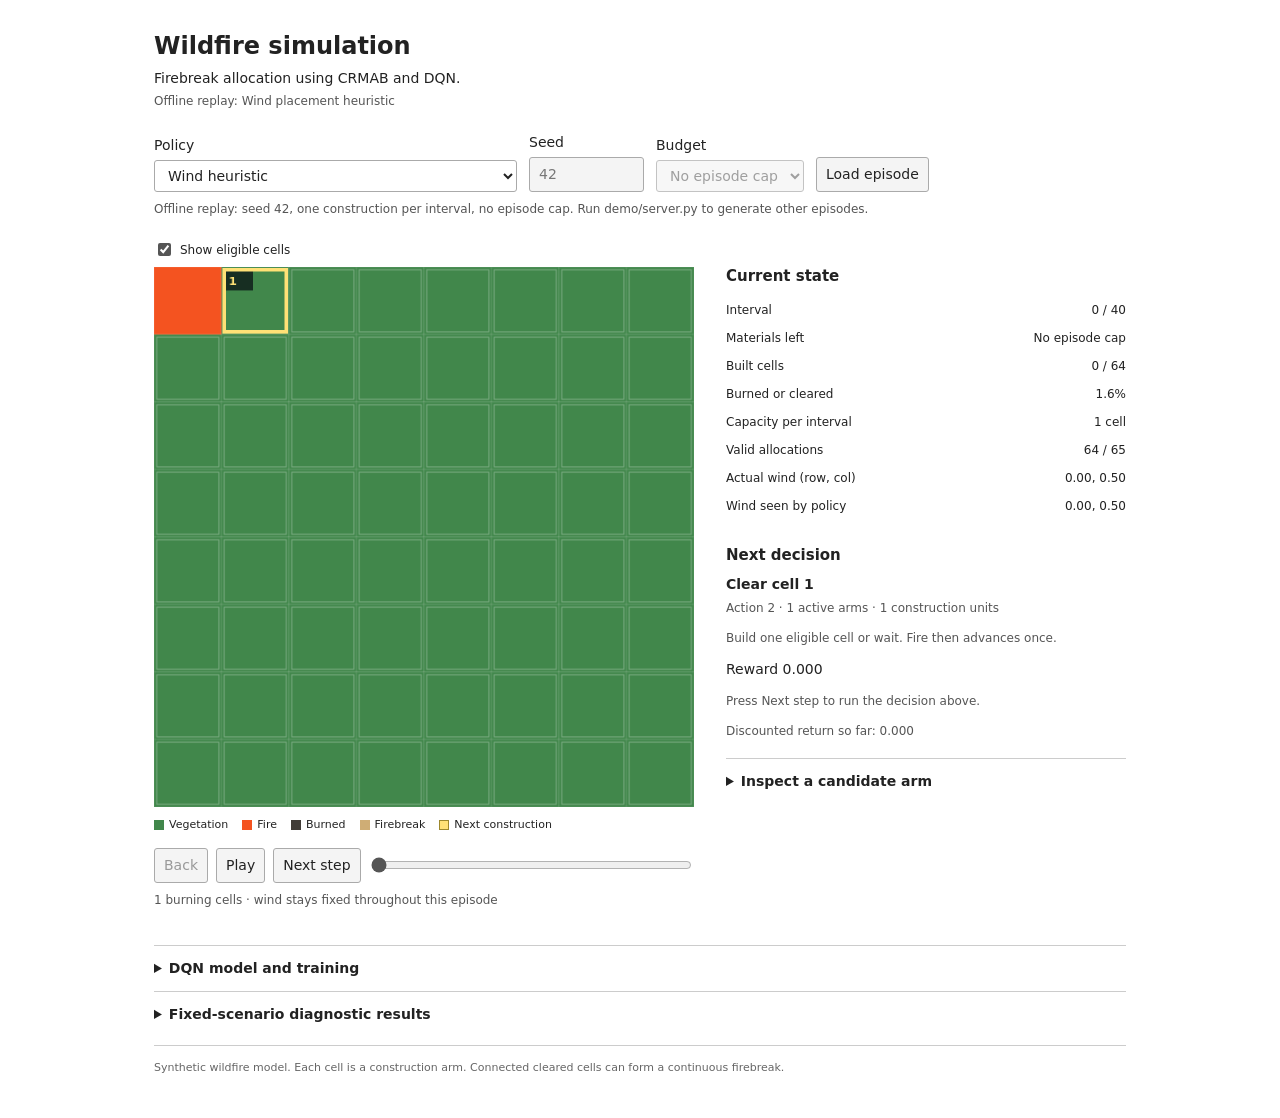
==== commit e18ea436: "fix:firebreak contin" ====
--- a/demo/demo.html
+++ b/demo/demo.html
@@ -84,7 +84,7 @@
       <select id="policy">
         <option value="dqn">DQN with wind</option>
         <option value="dqn_no_wind">DQN without wind input</option>
-        <option value="wind_heuristic">Wind heuristic</option>
+        <option value="wind_heuristic" selected>Wind heuristic</option>
         <option value="greedy">Near-fire heuristic</option>
         <option value="random">Random placement</option>
         <option value="no_intervention">No construction</option>
@@ -92,7 +92,7 @@
     </label>
     <label>Seed <input id="seed" type="number" min="0" max="2147483647" value="42"></label>
     <label>Budget
-      <select id="budget"><option>0</option><option>2</option><option>4</option><option selected>6</option></select>
+      <select id="budget"><option value="none" selected>No episode cap</option><option>0</option><option>2</option><option>4</option><option>6</option></select>
     </label>
     <button id="reset">Load episode</button>
   </div>
@@ -101,12 +101,12 @@
 
   <div class="simulation">
     <div class="board">
-      <label class="check"><input id="candidates" type="checkbox" checked> Show candidate segments</label>
-      <canvas id="grid" width="600" height="600" aria-label="Wildfire grid and candidate firebreak segments"></canvas>
+      <label class="check"><input id="candidates" type="checkbox" checked> Show eligible cells</label>
+      <canvas id="grid" width="600" height="600" aria-label="Wildfire grid and candidate firebreak cells"></canvas>
       <div class="legend">
         <span><i class="fuel"></i>Vegetation</span><span><i class="fire"></i>Fire</span>
         <span><i class="burned"></i>Burned</span><span><i class="break"></i>Firebreak</span>
-        <span><i class="asset"></i>Settlement</span><span><i class="next"></i>Next construction</span>
+        <span><i class="next"></i>Next construction</span>
       </div>
       <div class="playback">
         <button id="back">Back</button><button id="play">Play</button><button id="step">Next step</button>
@@ -119,9 +119,9 @@
       <h2>Current state</h2>
       <div class="fact"><span>Interval</span><b id="tick">—</b></div>
       <div class="fact"><span>Materials left</span><b id="materials">—</b></div>
-      <div class="fact"><span>Built segments</span><b id="built">—</b></div>
+      <div class="fact"><span>Built cells</span><b id="built">—</b></div>
       <div class="fact"><span>Burned or cleared</span><b id="affected">—</b></div>
-      <div class="fact"><span>Capacity per interval</span><b>2 segments</b></div>
+      <div class="fact"><span>Capacity per interval</span><b id="capacity">1 cell</b></div>
       <div class="fact"><span>Valid allocations</span><b id="feasible">—</b></div>
       <div class="fact"><span>Actual wind (row, col)</span><b id="actual-wind">—</b></div>
       <div class="fact"><span>Wind seen by policy</span><b id="observed-wind">—</b></div>
@@ -129,7 +129,7 @@
       <h2 class="spaced">Next decision</h2>
       <p id="allocation">—</p>
       <p id="action-detail" class="small"></p>
-      <p class="small">Selected segments are built together. Fire then advances once.</p>
+      <p class="small">Build one eligible cell or wait. Fire then advances once.</p>
       <p id="reward">Reward —</p>
       <p id="transition-text" class="small"></p>
       <p class="small">Discounted return so far: <span id="return">0.000</span></p>
@@ -144,11 +144,11 @@
 
   <details id="model">
     <summary>DQN model and training</summary>
-    <p>The network receives six grid layers, ten features for each of the 18 arms,
+    <p>The network receives six grid layers, ten features for each candidate cell,
        and four context values: wind, remaining budget and time.</p>
     <p>The map passes through two convolution layers. Arm features pass through a
-       dense layer. These are combined to produce 163 Q-values—one per complete
-       allocation. Invalid allocations are masked before choosing the highest value.</p>
+       dense layer. These are combined to produce one Q-value per cell plus wait. Invalid allocations are masked before choosing the highest value.</p>
+    <p id="dimensions" class="small"></p>
     <p id="parameters" class="small"></p>
     <h2>Current allocation values</h2>
     <p id="q-note" class="small"></p>
@@ -166,111 +166,195 @@
       <li>Periodically copy online weights to the target network; evaluate on separate validation worlds.</li>
     </ol>
     <p><code>target = reward + gamma × best feasible next Q</code></p>
-    <p>At the episode boundary, the target is just the reward. New burning, clearing,
-       and settlement damage are penalized. Materials and capacity are hard constraints.</p>
+    <p>At the episode boundary, the target is just the reward. New burning and clearing
+       are penalized. The construction limit is one cell per fire interval.</p>
     <p>This demo uses saved weights. Playback does not train the network.</p>
     <p class="small">Firebreaks affect neighbouring arms, so this is a spatially coupled
        CRMAB extension. It does not assume independent arms or inherit indexability guarantees.</p>
   </details>
 
   <details id="results">
-    <summary>Pilot results</summary>
+    <summary>Fixed-scenario diagnostic results</summary>
     <p id="result-status"></p>
     <div class="table-scroll">
       <table id="comparison">
-        <thead><tr><th>Policy</th><th>Return [95% interval]</th><th>Burned or cleared</th><th>Asset survival</th></tr></thead>
+        <thead><tr><th>Policy</th><th>Return [95% interval]</th><th>Burned or cleared</th><th>Cells constructed</th></tr></thead>
         <tbody></tbody>
       </table>
     </div>
     <p>Both DQNs face the same wind-driven simulator. The unaware model receives
-       zero in the explicit wind inputs. The pilot's heuristics outperformed DQN;
-       the advantage of providing wind observations was not clearly established.</p>
+       zero in the explicit wind inputs. This first diagnostic holds wind fixed; it does
+       not establish the benefit of wind observations across changing conditions.</p>
     <h2>Validation during training</h2>
     <p class="small">Green: DQN with wind. Orange: DQN without wind input.
        One line per training seed. Higher return is better.</p>
     <canvas id="learning" width="1000" height="320" aria-label="Measured validation return during training"></canvas>
-    <p class="small">Intervals resample training seeds and worlds, keeping repeated budgets together.</p>
+    <p class="small">Intervals resample training seeds and scenario draws. Results concern this fixed scenario only.</p>
   </details>
-  <footer>Synthetic wildfire model. Each arm is a fixed candidate firebreak segment.</footer>
+  <footer>Synthetic wildfire model. Each cell is a construction arm. Connected cleared cells can form a continuous firebreak.</footer>
 </main>
-<script>window.DEMO_DATA={"episodes": {"dqn": {"policy": "dqn", "seed": 42, "initial_budget": 6, "config": {"grid_size": 12, "segment_length": 3, "candidate_stride": 4, "capacity": 2, "resource_cost": 1, "initial_budget": 6, "max_steps": 40, "burn_duration": 3, "base_spread": 0.24, "wind_bias": 1.2, "settlement_weight": 10.0, "clearing_weight": 1.0, "max_allocations": 5000, "wind_physics": true}, "arms": [{"arm_id": 0, "row": 2, "col": 2, "vertical": false, "cells": [[2, 1], [2, 2], [2, 3]]}, {"arm_id": 1, "row": 2, "col": 2, "vertical": true, "cells": [[1, 2], [2, 2], [3, 2]]}, {"arm_id": 2, "row": 2, "col": 6, "vertical": false, "cells": [[2, 5], [2, 6], [2, 7]]}, {"arm_id": 3, "row": 2, "col": 6, "vertical": true, "cells": [[1, 6], [2, 6], [3, 6]]}, {"arm_id": 4, "row": 2, "col": 10, "vertical": false, "cells": [[2, 9], [2, 10], [2, 11]]}, {"arm_id": 5, "row": 2, "col": 10, "vertical": true, "cells": [[1, 10], [2, 10], [3, 10]]}, {"arm_id": 6, "row": 6, "col": 2, "vertical": false, "cells": [[6, 1], [6, 2], [6, 3]]}, {"arm_id": 7, "row": 6, "col": 2, "vertical": true, "cells": [[5, 2], [6, 2], [7, 2]]}, {"arm_id": 8, "row": 6, "col": 6, "vertical": false, "cells": [[6, 5], [6, 6], [6, 7]]}, {"arm_id": 9, "row": 6, "col": 6, "vertical": true, "cells": [[5, 6], [6, 6], [7, 6]]}, {"arm_id": 10, "row": 6, "col": 10, "vertical": false, "cells": [[6, 9], [6, 10], [6, 11]]}, {"arm_id": 11, "row": 6, "col": 10, "vertical": true, "cells": [[5, 10], [6, 10], [7, 10]]}, {"arm_id": 12, "row": 10, "col": 2, "vertical": false, "cells": [[10, 1], [10, 2], [10, 3]]}, {"arm_id": 13, "row": 10, "col": 2, "vertical": true, "cells": [[9, 2], [10, 2], [11, 2]]}, {"arm_id": 14, "row": 10, "col": 6, "vertical": false, "cells": [[10, 5], [10, 6], [10, 7]]}, {"arm_id": 15, "row": 10, "col": 6, "vertical": true, "cells": [[9, 6], [10, 6], [11, 6]]}, {"arm_id": 16, "row": 10, "col": 10, "vertical": false, "cells": [[10, 9], [10, 10], [10, 11]]}, {"arm_id": 17, "row": 10, "col": 10, "vertical": true, "cells": [[9, 10], [10, 10], [11, 10]]}], "action_count": 163, "actual_wind": [0.06650633364915848, -0.32105329632759094], "model": {"checkpoint": "artifacts/pilot/models/dqn/seed_11/best.pt", "training_step": 2500, "parameter_count": 83827, "architecture": "QNetwork(\n  (map_encoder): Sequential(\n    (0): Conv2d(6, 16, kernel_size=(3, 3), stride=(2, 2), padding=(1, 1))\n    (1): ReLU()\n    (2): Conv2d(16, 32, kernel_size=(3, 3), stride=(2, 2), padding=(1, 1))\n    (3): ReLU()\n    (4): AdaptiveAvgPool2d(output_size=(3, 3))\n    (5): Flatten(start_dim=1, end_dim=-1)\n  )\n  (arm_encoder): Sequential(\n    (0): Flatten(start_dim=1, end_dim=-1)\n    (1): Linear(in_features=180, out_features=64, bias=True)\n    (2): ReLU()\n  )\n  (head): Sequential(\n    (0): Linear(in_features=356, out_features=128, bias=True)\n    (1): ReLU()\n    (2): Linear(in_features=128, out_features=163, bias=True)\n  )\n)", "gamma": 0.99}, "frames": [{"t": 0, "rgb": [[[65, 135, 75], [65, 135, 75], [65, 135, 75], [65, 135, 75], [65, 135, 75], [65, 135, 75], [65, 135, 75], [65, 135, 75], [65, 135, 75], [65, 135, 75], [65, 135, 75], [65, 135, 75]], [[65, 135, 75], [65, 135, 75], [65, 135, 75], [65, 135, 75], [65, 135, 75], [65, 135, 75], [65, 135, 75], [65, 135, 75], [65, 135, 75], [65, 135, 75], [65, 135, 75], [65, 135, 75]], [[65, 135, 75], [65, 135, 75], [65, 135, 75], [65, 135, 75], [65, 135, 75], [65, 135, 75], [65, 135, 75], [65, 135, 75], [65, 135, 75], [65, 135, 75], [65, 135, 75], [65, 135, 75]], [[65, 135, 75], [65, 135, 75], [65, 135, 75], [65, 135, 75], [65, 135, 75], [65, 135, 75], [65, 135, 75], [65, 135, 75], [65, 135, 75], [65, 135, 75], [65, 135, 75], [65, 135, 75]], [[65, 135, 75], [65, 135, 75], [65, 135, 75], [65, 135, 75], [65, 135, 75], [65, 135, 75], [65, 135, 75], [65, 135, 75], [65, 135, 75], [65, 135, 75], [65, 135, 75], [65, 135, 75]], [[65, 135, 75], [65, 135, 75], [65, 135, 75], [65, 135, 75], [65, 135, 75], [65, 135, 75], [65, 135, 75], [72, 125, 210], [72, 125, 210], [65, 135, 75], [65, 135, 75], [65, 135, 75]], [[65, 135, 75], [65, 135, 75], [65, 135, 75], [65, 135, 75], [65, 135, 75], [65, 135, 75], [65, 135, 75], [72, 125, 210], [72, 125, 210], [65, 135, 75], [65, 135, 75], [244, 83, 32]], [[65, 135, 75], [65, 135, 75], [65, 135, 75], [65, 135, 75], [65, 135, 75], [65, 135, 75], [65, 135, 75], [65, 135, 75], [65, 135, 75], [65, 135, 75], [65, 135, 75], [65, 135, 75]], [[65, 135, 75], [65, 135, 75], [65, 135, 75], [65, 135, 75], [65, 135, 75], [65, 135, 75], [65, 135, 75], [65, 135, 75], [65, 135, 75], [65, 135, 75], [65, 135, 75], [65, 135, 75]], [[65, 135, 75], [65, 135, 75], [65, 135, 75], [65, 135, 75], [65, 135, 75], [65, 135, 75], [65, 135, 75], [65, 135, 75], [65, 135, 75], [65, 135, 75], [65, 135, 75], [65, 135, 75]], [[65, 135, 75], [65, 135, 75], [65, 135, 75], [65, 135, 75], [65, 135, 75], [65, 135, 75], [65, 135, 75], [65, 135, 75], [65, 135, 75], [65, 135, 75], [65, 135, 75], [65, 135, 75]], [[65, 135, 75], [65, 135, 75], [65, 135, 75], [65, 135, 75], [65, 135, 75], [65, 135, 75], [65, 135, 75], [65, 135, 75], [65, 135, 75], [65, 135, 75], [65, 135, 75], [65, 135, 75]]], "built": [false, false, false, false, false, false, false, false, false, false, false, false, false, false, false, false, false, false], "eligible": [true, true, true, true, true, true, true, true, false, true, false, true, true, true, true, true, true, true], "arm_features": [[0.0, 1.0, 1.0, 0.0, 0.0, 0.0, 0.0, 0.1818181872367859, 0.1818181872367859, 0.0], [0.0, 1.0, 1.0, 0.0, 0.0, 0.0, 0.0, 0.1818181872367859, 0.1818181872367859, 1.0], [0.0, 1.0, 1.0, 0.0, 0.0, 0.0, 0.0, 0.1818181872367859, 0.5454545617103577, 0.0], [0.0, 1.0, 1.0, 0.0, 0.0, 0.0, 0.0, 0.1818181872367859, 0.5454545617103577, 1.0], [0.0, 1.0, 1.0, 0.0, 0.0, 0.0, 0.0, 0.1818181872367859, 0.9090909361839294, 0.0], [0.0, 1.0, 1.0, 0.0, 0.0, 0.0, 0.0, 0.1818181872367859, 0.9090909361839294, 1.0], [0.0, 1.0, 1.0, 0.0, 0.0, 0.0, 0.0, 0.5454545617103577, 0.1818181872367859, 0.0], [0.0, 1.0, 1.0, 0.0, 0.0, 0.0, 0.0, 0.5454545617103577, 0.1818181872367859, 1.0], [0.0, 0.0, 1.0, 0.0, 0.0, 0.0, 0.0, 0.5454545617103577, 0.5454545617103577, 0.0], [0.0, 1.0, 1.0, 0.0, 0.0, 0.0, 0.0, 0.5454545617103577, 0.5454545617103577, 1.0], [0.0, 0.0, 1.0, 0.0833333358168602, 0.0833333358168602, 0.0833333358168602, 0.0, 0.5454545617103577, 0.9090909361839294, 0.0], [0.0, 1.0, 1.0, 0.06666667014360428, 0.06666667014360428, 0.06666667014360428, 0.0, 0.5454545617103577, 0.9090909361839294, 1.0], [0.0, 1.0, 1.0, 0.0, 0.0, 0.0, 0.0, 0.9090909361839294, 0.1818181872367859, 0.0], [0.0, 1.0, 1.0, 0.0, 0.0, 0.0, 0.0, 0.9090909361839294, 0.1818181872367859, 1.0], [0.0, 1.0, 1.0, 0.0, 0.0, 0.0, 0.0, 0.9090909361839294, 0.5454545617103577, 0.0], [0.0, 1.0, 1.0, 0.0, 0.0, 0.0, 0.0, 0.9090909361839294, 0.5454545617103577, 1.0], [0.0, 1.0, 1.0, 0.0, 0.0, 0.0, 0.0, 0.9090909361839294, 0.9090909361839294, 0.0], [0.0, 1.0, 1.0, 0.0, 0.0, 0.0, 0.0, 0.9090909361839294, 0.9090909361839294, 1.0]], "wind_observation": [0.06650633364915848, -0.32105329632759094], "allocation": [], "action": 0, "feasible": 130, "q_values": [{"action": 0, "arms": [], "q": 0.239778071641922}, {"action": 155, "arms": [13, 14], "q": 0.2231784164905548}, {"action": 133, "arms": [9, 12], "q": 0.1969113051891327}, {"action": 66, "arms": [3, 5], "q": 0.19122463464736938}, {"action": 50, "arms": [1, 17], "q": 0.1758044809103012}], "budget": 6, "burned": 0.007142857142857143, "affected": 0.007142857142857143, "asset_damage": 0.0, "active_fire": 1, "previous_reward": 0.0, "discounted_return": 0.0, "finished": false}, {"t": 1, "rgb": [[[65, 135, 75], [65, 135, 75], [65, 135, 75], [65, 135, 75], [65, 135, 75], [65, 135, 75], [65, 135, 75], [65, 135, 75], [65, 135, 75], [65, 135, 75], [65, 135, 75], [65, 135, 75]], [[65, 135, 75], [65, 135, 75], [65, 135, 75], [65, 135, 75], [65, 135, 75], [65, 135, 75], [65, 135, 75], [65, 135, 75], [65, 135, 75], [65, 135, 75], [65, 135, 75], [65, 135, 75]], [[65, 135, 75], [65, 135, 75], [65, 135, 75], [65, 135, 75], [65, 135, 75], [65, 135, 75], [65, 135, 75], [65, 135, 75], [65, 135, 75], [65, 135, 75], [65, 135, 75], [65, 135, 75]], [[65, 135, 75], [65, 135, 75], [65, 135, 75], [65, 135, 75], [65, 135, 75], [65, 135, 75], [65, 135, 75], [65, 135, 75], [65, 135, 75], [65, 135, 75], [65, 135, 75], [65, 135, 75]], [[65, 135, 75], [65, 135, 75], [65, 135, 75], [65, 135, 75], [65, 135, 75], [65, 135, 75], [65, 135, 75], [65, 135, 75], [65, 135, 75], [65, 135, 75], [65, 135, 75], [65, 135, 75]], [[65, 135, 75], [65, 135, 75], [65, 135, 75], [65, 135, 75], [65, 135, 75], [65, 135, 75], [65, 135, 75], [72, 125, 210], [72, 125, 210], [65, 135, 75], [65, 135, 75], [65, 135, 75]], [[65, 135, 75], [65, 135, 75], [65, 135, 75], [65, 135, 75], [65, 135, 75], [65, 135, 75], [65, 135, 75], [72, 125, 210], [72, 125, 210], [65, 135, 75], [65, 135, 75], [244, 83, 32]], [[65, 135, 75], [65, 135, 75], [65, 135, 75], [65, 135, 75], [65, 135, 75], [65, 135, 75], [65, 135, 75], [65, 135, 75], [65, 135, 75], [65, 135, 75], [65, 135, 75], [65, 135, 75]], [[65, 135, 75], [65, 135, 75], [65, 135, 75], [65, 135, 75], [65, 135, 75], [65, 135, 75], [65, 135, 75], [65, 135, 75], [65, 135, 75], [65, 135, 75], [65, 135, 75], [65, 135, 75]], [[65, 135, 75], [65, 135, 75], [65, 135, 75], [65, 135, 75], [65, 135, 75], [65, 135, 75], [65, 135, 75], [65, 135, 75], [65, 135, 75], [65, 135, 75], [65, 135, 75], [65, 135, 75]], [[65, 135, 75], [65, 135, 75], [65, 135, 75], [65, 135, 75], [65, 135, 75], [65, 135, 75], [65, 135, 75], [65, 135, 75], [65, 135, 75], [65, 135, 75], [65, 135, 75], [65, 135, 75]], [[65, 135, 75], [65, 135, 75], [65, 135, 75], [65, 135, 75], [65, 135, 75], [65, 135, 75], [65, 135, 75], [65, 135, 75], [65, 135, 75], [65, 135, 75], [65, 135, 75], [65, 135, 75]]], "built": [false, false, false, false, false, false, false, false, false, false, false, false, false, false, false, false, false, false], "eligible": [true, true, true, true, true, true, true, true, false, true, false, true, true, true, true, true, true, true], "arm_features": [[0.0, 1.0, 1.0, 0.0, 0.0, 0.0, 0.0, 0.1818181872367859, 0.1818181872367859, 0.0], [0.0, 1.0, 1.0, 0.0, 0.0, 0.0, 0.0, 0.1818181872367859, 0.1818181872367859, 1.0], [0.0, 1.0, 1.0, 0.0, 0.0, 0.0, 0.0, 0.1818181872367859, 0.5454545617103577, 0.0], [0.0, 1.0, 1.0, 0.0, 0.0, 0.0, 0.0, 0.1818181872367859, 0.5454545617103577, 1.0], [0.0, 1.0, 1.0, 0.0, 0.0, 0.0, 0.0, 0.1818181872367859, 0.9090909361839294, 0.0], [0.0, 1.0, 1.0, 0.0, 0.0, 0.0, 0.0, 0.1818181872367859, 0.9090909361839294, 1.0], [0.0, 1.0, 1.0, 0.0, 0.0, 0.0, 0.0, 0.5454545617103577, 0.1818181872367859, 0.0], [0.0, 1.0, 1.0, 0.0, 0.0, 0.0, 0.0, 0.5454545617103577, 0.1818181872367859, 1.0], [0.0, 0.0, 1.0, 0.0, 0.0, 0.0, 0.0, 0.5454545617103577, 0.5454545617103577, 0.0], [0.0, 1.0, 1.0, 0.0, 0.0, 0.0, 0.0, 0.5454545617103577, 0.5454545617103577, 1.0], [0.0, 0.0, 1.0, 0.0833333358168602, 0.0555555559694767, 0.0833333358168602, 0.0, 0.5454545617103577, 0.9090909361839294, 0.0], [0.0, 1.0, 1.0, 0.06666667014360428, 0.04444444552063942, 0.06666667014360428, 0.0, 0.5454545617103577, 0.9090909361839294, 1.0], [0.0, 1.0, 1.0, 0.0, 0.0, 0.0, 0.0, 0.9090909361839294, 0.1818181872367859, 0.0], [0.0, 1.0, 1.0, 0.0, 0.0, 0.0, 0.0, 0.9090909361839294, 0.1818181872367859, 1.0], [0.0, 1.0, 1.0, 0.0, 0.0, 0.0, 0.0, 0.9090909361839294, 0.5454545617103577, 0.0], [0.0, 1.0, 1.0, 0.0, 0.0, 0.0, 0.0, 0.9090909361839294, 0.5454545617103577, 1.0], [0.0, 1.0, 1.0, 0.0, 0.0, 0.0, 0.0, 0.9090909361839294, 0.9090909361839294, 0.0], [0.0, 1.0, 1.0, 0.0, 0.0, 0.0, 0.0, 0.9090909361839294, 0.9090909361839294, 1.0]], "wind_observation": [0.06650633364915848, -0.32105329632759094], "allocation": [], "action": 0, "feasible": 130, "q_values": [{"action": 0, "arms": [], "q": 0.2285315990447998}, {"action": 155, "arms": [13, 14], "q": 0.22244098782539368}, {"action": 133, "arms": [9, 12], "q": 0.1949206292629242}, {"action": 66, "arms": [3, 5], "q": 0.19159802794456482}, {"action": 50, "arms": [1, 17], "q": 0.17394296824932098}], "budget": 6, "burned": 0.007142857142857143, "affected": 0.007142857142857143, "asset_damage": 0.0, "active_fire": 1, "previous_reward": -0.0, "discounted_return": 0.0, "finished": false}, {"t": 2, "rgb": [[[65, 135, 75], [65, 135, 75], [65, 135, 75], [65, 135, 75], [65, 135, 75], [65, 135, 75], [65, 135, 75], [65, 135, 75], [65, 135, 75], [65, 135, 75], [65, 135, 75], [65, 135, 75]], [[65, 135, 75], [65, 135, 75], [65, 135, 75], [65, 135, 75], [65, 135, 75], [65, 135, 75], [65, 135, 75], [65, 135, 75], [65, 135, 75], [65, 135, 75], [65, 135, 75], [65, 135, 75]], [[65, 135, 75], [65, 135, 75], [65, 135, 75], [65, 135, 75], [65, 135, 75], [65, 135, 75], [65, 135, 75], [65, 135, 75], [65, 135, 75], [65, 135, 75], [65, 135, 75], [65, 135, 75]], [[65, 135, 75], [65, 135, 75], [65, 135, 75], [65, 135, 75], [65, 135, 75], [65, 135, 75], [65, 135, 75], [65, 135, 75], [65, 135, 75], [65, 135, 75], [65, 135, 75], [65, 135, 75]], [[65, 135, 75], [65, 135, 75], [65, 135, 75], [65, 135, 75], [65, 135, 75], [65, 135, 75], [65, 135, 75], [65, 135, 75], [65, 135, 75], [65, 135, 75], [65, 135, 75], [65, 135, 75]], [[65, 135, 75], [65, 135, 75], [65, 135, 75], [65, 135, 75], [65, 135, 75], [65, 135, 75], [65, 135, 75], [72, 125, 210], [72, 125, 210], [65, 135, 75], [65, 135, 75], [244, 83, 32]], [[65, 135, 75], [65, 135, 75], [65, 135, 75], [65, 135, 75], [65, 135, 75], [65, 135, 75], [65, 135, 75], [72, 125, 210], [72, 125, 210], [65, 135, 75], [65, 135, 75], [244, 83, 32]], [[65, 135, 75], [65, 135, 75], [65, 135, 75], [65, 135, 75], [65, 135, 75], [65, 135, 75], [65, 135, 75], [65, 135, 75], [65, 135, 75], [65, 135, 75], [65, 135, 75], [65, 135, 75]], [[65, 135, 75], [65, 135, 75], [65, 135, 75], [65, 135, 75], [65, 135, 75], [65, 135, 75], [65, 135, 75], [65, 135, 75], [65, 135, 75], [65, 135, 75], [65, 135, 75], [65, 135, 75]], [[65, 135, 75], [65, 135, 75], [65, 135, 75], [65, 135, 75], [65, 135, 75], [65, 135, 75], [65, 135, 75], [65, 135, 75], [65, 135, 75], [65, 135, 75], [65, 135, 75], [65, 135, 75]], [[65, 135, 75], [65, 135, 75], [65, 135, 75], [65, 135, 75], [65, 135, 75], [65, 135, 75], [65, 135, 75], [65, 135, 75], [65, 135, 75], [65, 135, 75], [65, 135, 75], [65, 135, 75]], [[65, 135, 75], [65, 135, 75], [65, 135, 75], [65, 135, 75], [65, 135, 75], [65, 135, 75], [65, 135, 75], [65, 135, 75], [65, 135, 75], [65, 135, 75], [65, 135, 75], [65, 135, 75]]], "built": [false, false, false, false, false, false, false, false, false, false, false, false, false, false, false, false, false, false], "eligible": [true, true, true, true, true, true, true, true, false, true, false, true, true, true, true, true, true, true], "arm_features": [[0.0, 1.0, 1.0, 0.0, 0.0, 0.0, 0.0, 0.1818181872367859, 0.1818181872367859, 0.0], [0.0, 1.0, 1.0, 0.0, 0.0, 0.0, 0.0, 0.1818181872367859, 0.1818181872367859, 1.0], [0.0, 1.0, 1.0, 0.0, 0.0, 0.0, 0.0, 0.1818181872367859, 0.5454545617103577, 0.0], [0.0, 1.0, 1.0, 0.0, 0.0, 0.0, 0.0, 0.1818181872367859, 0.5454545617103577, 1.0], [0.0, 1.0, 1.0, 0.0, 0.0, 0.0, 0.0, 0.1818181872367859, 0.9090909361839294, 0.0], [0.0, 1.0, 1.0, 0.0, 0.0, 0.0, 0.0, 0.1818181872367859, 0.9090909361839294, 1.0], [0.0, 1.0, 1.0, 0.0, 0.0, 0.0, 0.0, 0.5454545617103577, 0.1818181872367859, 0.0], [0.0, 1.0, 1.0, 0.0, 0.0, 0.0, 0.0, 0.5454545617103577, 0.1818181872367859, 1.0], [0.0, 0.0, 1.0, 0.0, 0.0, 0.0, 0.0, 0.5454545617103577, 0.5454545617103577, 0.0], [0.0, 1.0, 1.0, 0.0, 0.0, 0.0, 0.0, 0.5454545617103577, 0.5454545617103577, 1.0], [0.0, 0.0, 1.0, 0.1666666716337204, 0.1111111119389534, 0.1666666716337204, 0.0, 0.5454545617103577, 0.9090909361839294, 0.0], [0.0, 1.0, 1.0, 0.13333334028720856, 0.08888889104127884, 0.13333334028720856, 0.0, 0.5454545617103577, 0.9090909361839294, 1.0], [0.0, 1.0, 1.0, 0.0, 0.0, 0.0, 0.0, 0.9090909361839294, 0.1818181872367859, 0.0], [0.0, 1.0, 1.0, 0.0, 0.0, 0.0, 0.0, 0.9090909361839294, 0.1818181872367859, 1.0], [0.0, 1.0, 1.0, 0.0, 0.0, 0.0, 0.0, 0.9090909361839294, 0.5454545617103577, 0.0], [0.0, 1.0, 1.0, 0.0, 0.0, 0.0, 0.0, 0.9090909361839294, 0.5454545617103577, 1.0], [0.0, 1.0, 1.0, 0.0, 0.0, 0.0, 0.0, 0.9090909361839294, 0.9090909361839294, 0.0], [0.0, 1.0, 1.0, 0.0, 0.0, 0.0, 0.0, 0.9090909361839294, 0.9090909361839294, 1.0]], "wind_observation": [0.06650633364915848, -0.32105329632759094], "allocation": [], "action": 0, "feasible": 130, "q_values": [{"action": 0, "arms": [], "q": 0.27032503485679626}, {"action": 155, "arms": [13, 14], "q": 0.22612455487251282}, {"action": 133, "arms": [9, 12], "q": 0.19902604818344116}, {"action": 66, "arms": [3, 5], "q": 0.19377920031547546}, {"action": 64, "arms": [2, 17], "q": 0.17890439927577972}], "budget": 6, "burned": 0.014285714285714285, "affected": 0.014285714285714285, "asset_damage": 0.0, "active_fire": 2, "previous_reward": -0.007142857142857143, "discounted_return": -0.007071428571428571, "finished": false}, {"t": 3, "rgb": [[[65, 135, 75], [65, 135, 75], [65, 135, 75], [65, 135, 75], [65, 135, 75], [65, 135, 75], [65, 135, 75], [65, 135, 75], [65, 135, 75], [65, 135, 75], [65, 135, 75], [65, 135, 75]], [[65, 135, 75], [65, 135, 75], [65, 135, 75], [65, 135, 75], [65, 135, 75], [65, 135, 75], [65, 135, 75], [65, 135, 75], [65, 135, 75], [65, 135, 75], [65, 135, 75], [65, 135, 75]], [[65, 135, 75], [65, 135, 75], [65, 135, 75], [65, 135, 75], [65, 135, 75], [65, 135, 75], [65, 135, 75], [65, 135, 75], [65, 135, 75], [65, 135, 75], [65, 135, 75], [65, 135, 75]], [[65, 135, 75], [65, 135, 75], [65, 135, 75], [65, 135, 75], [65, 135, 75], [65, 135, 75], [65, 135, 75], [65, 135, 75], [65, 135, 75], [65, 135, 75], [65, 135, 75], [65, 135, 75]], [[65, 135, 75], [65, 135, 75], [65, 135, 75], [65, 135, 75], [65, 135, 75], [65, 135, 75], [65, 135, 75], [65, 135, 75], [65, 135, 75], [65, 135, 75], [65, 135, 75], [65, 135, 75]], [[65, 135, 75], [65, 135, 75], [65, 135, 75], [65, 135, 75], [65, 135, 75], [65, 135, 75], [65, 135, 75], [72, 125, 210], [72, 125, 210], [65, 135, 75], [244, 83, 32], [244, 83, 32]], [[65, 135, 75], [65, 135, 75], [65, 135, 75], [65, 135, 75], [65, 135, 75], [65, 135, 75], [65, 135, 75], [72, 125, 210], [72, 125, 210], [65, 135, 75], [244, 83, 32], [65, 60, 55]], [[65, 135, 75], [65, 135, 75], [65, 135, 75], [65, 135, 75], [65, 135, 75], [65, 135, 75], [65, 135, 75], [65, 135, 75], [65, 135, 75], [65, 135, 75], [244, 83, 32], [244, 83, 32]], [[65, 135, 75], [65, 135, 75], [65, 135, 75], [65, 135, 75], [65, 135, 75], [65, 135, 75], [65, 135, 75], [65, 135, 75], [65, 135, 75], [65, 135, 75], [65, 135, 75], [65, 135, 75]], [[65, 135, 75], [65, 135, 75], [65, 135, 75], [65, 135, 75], [65, 135, 75], [65, 135, 75], [65, 135, 75], [65, 135, 75], [65, 135, 75], [65, 135, 75], [65, 135, 75], [65, 135, 75]], [[65, 135, 75], [65, 135, 75], [65, 135, 75], [65, 135, 75], [65, 135, 75], [65, 135, 75], [65, 135, 75], [65, 135, 75], [65, 135, 75], [65, 135, 75], [65, 135, 75], [65, 135, 75]], [[65, 135, 75], [65, 135, 75], [65, 135, 75], [65, 135, 75], [65, 135, 75], [65, 135, 75], [65, 135, 75], [65, 135, 75], [65, 135, 75], [65, 135, 75], [65, 135, 75], [65, 135, 75]]], "built": [false, false, false, false, false, false, false, false, false, false, false, false, false, false, false, false, false, false], "eligible": [true, true, true, true, true, true, true, true, false, true, false, false, true, true, true, true, true, true], "arm_features": [[0.0, 1.0, 1.0, 0.0, 0.0, 0.0, 0.0, 0.1818181872367859, 0.1818181872367859, 0.0], [0.0, 1.0, 1.0, 0.0, 0.0, 0.0, 0.0, 0.1818181872367859, 0.1818181872367859, 1.0], [0.0, 1.0, 1.0, 0.0, 0.0, 0.0, 0.0, 0.1818181872367859, 0.5454545617103577, 0.0], [0.0, 1.0, 1.0, 0.0, 0.0, 0.0, 0.0, 0.1818181872367859, 0.5454545617103577, 1.0], [0.0, 1.0, 1.0, 0.0, 0.0, 0.0, 0.0, 0.1818181872367859, 0.9090909361839294, 0.0], [0.0, 1.0, 1.0, 0.0, 0.0, 0.0, 0.0, 0.1818181872367859, 0.9090909361839294, 1.0], [0.0, 1.0, 1.0, 0.0, 0.0, 0.0, 0.0, 0.5454545617103577, 0.1818181872367859, 0.0], [0.0, 1.0, 1.0, 0.0, 0.0, 0.0, 0.0, 0.5454545617103577, 0.1818181872367859, 1.0], [0.0, 0.0, 1.0, 0.0, 0.0, 0.0, 0.0, 0.5454545617103577, 0.5454545617103577, 0.0], [0.0, 1.0, 1.0, 0.0, 0.0, 0.0, 0.0, 0.5454545617103577, 0.5454545617103577, 1.0], [0.0, 0.0, 0.9166666865348816, 0.4166666567325592, 0.3888888955116272, 0.5, 0.0, 0.5454545617103577, 0.9090909361839294, 0.0], [0.0, 0.0, 0.9333333373069763, 0.3333333432674408, 0.31111112236976624, 0.4000000059604645, 0.0, 0.5454545617103577, 0.9090909361839294, 1.0], [0.0, 1.0, 1.0, 0.0, 0.0, 0.0, 0.0, 0.9090909361839294, 0.1818181872367859, 0.0], [0.0, 1.0, 1.0, 0.0, 0.0, 0.0, 0.0, 0.9090909361839294, 0.1818181872367859, 1.0], [0.0, 1.0, 1.0, 0.0, 0.0, 0.0, 0.0, 0.9090909361839294, 0.5454545617103577, 0.0], [0.0, 1.0, 1.0, 0.0, 0.0, 0.0, 0.0, 0.9090909361839294, 0.5454545617103577, 1.0], [0.0, 1.0, 1.0, 0.0, 0.0, 0.0, 0.0, 0.9090909361839294, 0.9090909361839294, 0.0], [0.0, 1.0, 1.0, 0.0, 0.0, 0.0, 0.0, 0.9090909361839294, 0.9090909361839294, 1.0]], "wind_observation": [0.06650633364915848, -0.32105329632759094], "allocation": [], "action": 0, "feasible": 114, "q_values": [{"action": 0, "arms": [], "q": 0.2337740957736969}, {"action": 155, "arms": [13, 14], "q": 0.2202703356742859}, {"action": 64, "arms": [2, 17], "q": 0.18535447120666504}, {"action": 133, "arms": [9, 12], "q": 0.18262030184268951}, {"action": 50, "arms": [1, 17], "q": 0.17882134020328522}], "budget": 6, "burned": 0.04285714285714286, "affected": 0.04285714285714286, "asset_damage": 0.0, "active_fire": 5, "previous_reward": -0.02857142857142857, "discounted_return": -0.03507428571428571, "finished": false}, {"t": 4, "rgb": [[[65, 135, 75], [65, 135, 75], [65, 135, 75], [65, 135, 75], [65, 135, 75], [65, 135, 75], [65, 135, 75], [65, 135, 75], [65, 135, 75], [65, 135, 75], [65, 135, 75], [65, 135, 75]], [[65, 135, 75], [65, 135, 75], [65, 135, 75], [65, 135, 75], [65, 135, 75], [65, 135, 75], [65, 135, 75], [65, 135, 75], [65, 135, 75], [65, 135, 75], [65, 135, 75], [65, 135, 75]], [[65, 135, 75], [65, 135, 75], [65, 135, 75], [65, 135, 75], [65, 135, 75], [65, 135, 75], [65, 135, 75], [65, 135, 75], [65, 135, 75], [65, 135, 75], [65, 135, 75], [65, 135, 75]], [[65, 135, 75], [65, 135, 75], [65, 135, 75], [65, 135, 75], [65, 135, 75], [65, 135, 75], [65, 135, 75], [65, 135, 75], [65, 135, 75], [65, 135, 75], [65, 135, 75], [65, 135, 75]], [[65, 135, 75], [65, 135, 75], [65, 135, 75], [65, 135, 75], [65, 135, 75], [65, 135, 75], [65, 135, 75], [65, 135, 75], [65, 135, 75], [244, 83, 32], [65, 135, 75], [244, 83, 32]], [[65, 135, 75], [65, 135, 75], [65, 135, 75], [65, 135, 75], [65, 135, 75], [65, 135, 75], [65, 135, 75], [72, 125, 210], [72, 125, 210], [244, 83, 32], [244, 83, 32], [244, 83, 32]], [[65, 135, 75], [65, 135, 75], [65, 135, 75], [65, 135, 75], [65, 135, 75], [65, 135, 75], [65, 135, 75], [72, 125, 210], [72, 125, 210], [244, 83, 32], [244, 83, 32], [65, 60, 55]], [[65, 135, 75], [65, 135, 75], [65, 135, 75], [65, 135, 75], [65, 135, 75], [65, 135, 75], [65, 135, 75], [65, 135, 75], [65, 135, 75], [244, 83, 32], [244, 83, 32], [244, 83, 32]], [[65, 135, 75], [65, 135, 75], [65, 135, 75], [65, 135, 75], [65, 135, 75], [65, 135, 75], [65, 135, 75], [65, 135, 75], [65, 135, 75], [65, 135, 75], [65, 135, 75], [244, 83, 32]], [[65, 135, 75], [65, 135, 75], [65, 135, 75], [65, 135, 75], [65, 135, 75], [65, 135, 75], [65, 135, 75], [65, 135, 75], [65, 135, 75], [65, 135, 75], [65, 135, 75], [65, 135, 75]], [[65, 135, 75], [65, 135, 75], [65, 135, 75], [65, 135, 75], [65, 135, 75], [65, 135, 75], [65, 135, 75], [65, 135, 75], [65, 135, 75], [65, 135, 75], [65, 135, 75], [65, 135, 75]], [[65, 135, 75], [65, 135, 75], [65, 135, 75], [65, 135, 75], [65, 135, 75], [65, 135, 75], [65, 135, 75], [65, 135, 75], [65, 135, 75], [65, 135, 75], [65, 135, 75], [65, 135, 75]]], "built": [false, false, false, false, false, false, false, false, false, false, false, false, false, false, false, false, false, false], "eligible": [true, true, true, true, true, true, true, true, false, true, false, false, true, true, true, true, true, true], "arm_features": [[0.0, 1.0, 1.0, 0.0, 0.0, 0.0, 0.0, 0.1818181872367859, 0.1818181872367859, 0.0], [0.0, 1.0, 1.0, 0.0, 0.0, 0.0, 0.0, 0.1818181872367859, 0.1818181872367859, 1.0], [0.0, 1.0, 1.0, 0.0, 0.0, 0.0, 0.0, 0.1818181872367859, 0.5454545617103577, 0.0], [0.0, 1.0, 1.0, 0.0, 0.0, 0.0, 0.0, 0.1818181872367859, 0.5454545617103577, 1.0], [0.0, 1.0, 1.0, 0.0, 0.0, 0.0, 0.0, 0.1818181872367859, 0.9090909361839294, 0.0], [0.0, 1.0, 1.0, 0.13333334028720856, 0.13333334028720856, 0.13333334028720856, 0.0, 0.1818181872367859, 0.9090909361839294, 1.0], [0.0, 1.0, 1.0, 0.0, 0.0, 0.0, 0.0, 0.5454545617103577, 0.1818181872367859, 0.0], [0.0, 1.0, 1.0, 0.0, 0.0, 0.0, 0.0, 0.5454545617103577, 0.1818181872367859, 1.0], [0.0, 0.0, 1.0, 0.0, 0.0, 0.0, 0.0, 0.5454545617103577, 0.5454545617103577, 0.0], [0.0, 1.0, 1.0, 0.0, 0.0, 0.0, 0.0, 0.5454545617103577, 0.5454545617103577, 1.0], [0.0, 0.0, 0.9166666865348816, 0.6666666865348816, 0.5, 0.75, 0.0, 0.5454545617103577, 0.9090909361839294, 0.0], [0.0, 0.0, 0.9333333373069763, 0.7333333492279053, 0.6000000238418579, 0.800000011920929, 0.0, 0.5454545617103577, 0.9090909361839294, 1.0], [0.0, 1.0, 1.0, 0.0, 0.0, 0.0, 0.0, 0.9090909361839294, 0.1818181872367859, 0.0], [0.0, 1.0, 1.0, 0.0, 0.0, 0.0, 0.0, 0.9090909361839294, 0.1818181872367859, 1.0], [0.0, 1.0, 1.0, 0.0, 0.0, 0.0, 0.0, 0.9090909361839294, 0.5454545617103577, 0.0], [0.0, 1.0, 1.0, 0.0, 0.0, 0.0, 0.0, 0.9090909361839294, 0.5454545617103577, 1.0], [0.0, 1.0, 1.0, 0.0, 0.0, 0.0, 0.0, 0.9090909361839294, 0.9090909361839294, 0.0], [0.0, 1.0, 1.0, 0.0833333358168602, 0.0833333358168602, 0.0833333358168602, 0.0, 0.9090909361839294, 0.9090909361839294, 1.0]], "wind_observation": [0.06650633364915848, -0.32105329632759094], "allocation": [13, 14], "action": 155, "feasible": 114, "q_values": [{"action": 155, "arms": [13, 14], "q": 0.20468288660049438}, {"action": 63, "arms": [2, 16], "q": 0.16616757214069366}, {"action": 91, "arms": [5, 6], "q": 0.16600486636161804}, {"action": 66, "arms": [3, 5], "q": 0.16361066699028015}, {"action": 114, "arms": [7, 9], "q": 0.1632494330406189}], "budget": 6, "burned": 0.08571428571428572, "affected": 0.08571428571428572, "asset_damage": 0.0, "active_fire": 11, "previous_reward": -0.04285714285714286, "discounted_return": -0.07665852857142857, "finished": false}, {"t": 5, "rgb": [[[65, 135, 75], [65, 135, 75], [65, 135, 75], [65, 135, 75], [65, 135, 75], [65, 135, 75], [65, 135, 75], [65, 135, 75], [65, 135, 75], [65, 135, 75], [65, 135, 75], [65, 135, 75]], [[65, 135, 75], [65, 135, 75], [65, 135, 75], [65, 135, 75], [65, 135, 75], [65, 135, 75], [65, 135, 75], [65, 135, 75], [65, 135, 75], [65, 135, 75], [65, 135, 75], [65, 135, 75]], [[65, 135, 75], [65, 135, 75], [65, 135, 75], [65, 135, 75], [65, 135, 75], [65, 135, 75], [65, 135, 75], [65, 135, 75], [65, 135, 75], [65, 135, 75], [65, 135, 75], [65, 135, 75]], [[65, 135, 75], [65, 135, 75], [65, 135, 75], [65, 135, 75], [65, 135, 75], [65, 135, 75], [65, 135, 75], [65, 135, 75], [244, 83, 32], [65, 135, 75], [65, 135, 75], [65, 135, 75]], [[65, 135, 75], [65, 135, 75], [65, 135, 75], [65, 135, 75], [65, 135, 75], [65, 135, 75], [65, 135, 75], [65, 135, 75], [65, 135, 75], [244, 83, 32], [65, 135, 75], [244, 83, 32]], [[65, 135, 75], [65, 135, 75], [65, 135, 75], [65, 135, 75], [65, 135, 75], [65, 135, 75], [65, 135, 75], [72, 125, 210], [244, 83, 32], [244, 83, 32], [244, 83, 32], [65, 60, 55]], [[65, 135, 75], [65, 135, 75], [65, 135, 75], [65, 135, 75], [65, 135, 75], [65, 135, 75], [65, 135, 75], [72, 125, 210], [244, 83, 32], [244, 83, 32], [244, 83, 32], [65, 60, 55]], [[65, 135, 75], [65, 135, 75], [65, 135, 75], [65, 135, 75], [65, 135, 75], [65, 135, 75], [65, 135, 75], [65, 135, 75], [65, 135, 75], [244, 83, 32], [244, 83, 32], [244, 83, 32]], [[65, 135, 75], [65, 135, 75], [65, 135, 75], [65, 135, 75], [65, 135, 75], [65, 135, 75], [65, 135, 75], [65, 135, 75], [65, 135, 75], [244, 83, 32], [65, 135, 75], [244, 83, 32]], [[65, 135, 75], [65, 135, 75], [207, 173, 117], [65, 135, 75], [65, 135, 75], [65, 135, 75], [65, 135, 75], [65, 135, 75], [65, 135, 75], [65, 135, 75], [65, 135, 75], [65, 135, 75]], [[65, 135, 75], [65, 135, 75], [207, 173, 117], [65, 135, 75], [65, 135, 75], [207, 173, 117], [207, 173, 117], [207, 173, 117], [65, 135, 75], [65, 135, 75], [65, 135, 75], [65, 135, 75]], [[65, 135, 75], [65, 135, 75], [207, 173, 117], [65, 135, 75], [65, 135, 75], [65, 135, 75], [65, 135, 75], [65, 135, 75], [65, 135, 75], [65, 135, 75], [65, 135, 75], [65, 135, 75]]], "built": [false, false, false, false, false, false, false, false, false, false, false, false, false, true, true, false, false, false], "eligible": [true, true, true, true, true, true, true, true, false, true, false, false, false, false, false, false, true, true], "arm_features": [[0.0, 1.0, 1.0, 0.0, 0.0, 0.0, 0.0, 0.1818181872367859, 0.1818181872367859, 0.0], [0.0, 1.0, 1.0, 0.0, 0.0, 0.0, 0.0, 0.1818181872367859, 0.1818181872367859, 1.0], [0.0, 1.0, 1.0, 0.06666667014360428, 0.06666667014360428, 0.06666667014360428, 0.0, 0.1818181872367859, 0.5454545617103577, 0.0], [0.0, 1.0, 1.0, 0.0, 0.0, 0.0, 0.0, 0.1818181872367859, 0.5454545617103577, 1.0], [0.0, 1.0, 1.0, 0.0833333358168602, 0.0833333358168602, 0.0833333358168602, 0.0, 0.1818181872367859, 0.9090909361839294, 0.0], [0.0, 1.0, 1.0, 0.13333334028720856, 0.08888889104127884, 0.13333334028720856, 0.0, 0.1818181872367859, 0.9090909361839294, 1.0], [0.0, 1.0, 1.0, 0.0, 0.0, 0.0, 0.0, 0.5454545617103577, 0.1818181872367859, 0.0], [0.0, 1.0, 1.0, 0.0, 0.0, 0.0, 0.0, 0.5454545617103577, 0.1818181872367859, 1.0], [0.0, 0.0, 1.0, 0.13333334028720856, 0.13333334028720856, 0.13333334028720856, 0.0, 0.5454545617103577, 0.5454545617103577, 0.0], [0.0, 1.0, 1.0, 0.0, 0.0, 0.0, 0.0, 0.5454545617103577, 0.5454545617103577, 1.0], [0.0, 0.0, 0.8333333134651184, 0.75, 0.4444444477558136, 0.9166666865348816, 0.0, 0.5454545617103577, 0.9090909361839294, 0.0], [0.0, 0.0, 0.8666666746139526, 0.7333333492279053, 0.42222222685813904, 0.8666666746139526, 0.0, 0.5454545617103577, 0.9090909361839294, 1.0], [0.0, 0.0, 0.800000011920929, 0.0, 0.0, 0.0, 0.20000000298023224, 0.9090909361839294, 0.1818181872367859, 0.0], [1.0, 0.0, 0.75, 0.0, 0.0, 0.0, 0.25, 0.9090909361839294, 0.1818181872367859, 1.0], [1.0, 0.0, 0.800000011920929, 0.0, 0.0, 0.0, 0.20000000298023224, 0.9090909361839294, 0.5454545617103577, 0.0], [0.0, 0.0, 0.75, 0.0, 0.0, 0.0, 0.25, 0.9090909361839294, 0.5454545617103577, 1.0], [0.0, 1.0, 1.0, 0.0, 0.0, 0.0, 0.0, 0.9090909361839294, 0.9090909361839294, 0.0], [0.0, 1.0, 1.0, 0.1666666716337204, 0.1388888955116272, 0.1666666716337204, 0.0, 0.9090909361839294, 0.9090909361839294, 1.0]], "wind_observation": [0.06650633364915848, -0.32105329632759094], "allocation": [7, 9], "action": 114, "feasible": 62, "q_values": [{"action": 114, "arms": [7, 9], "q": 0.19866174459457397}, {"action": 91, "arms": [5, 6], "q": 0.19747599959373474}, {"action": 63, "arms": [2, 16], "q": 0.1801062375307083}, {"action": 66, "arms": [3, 5], "q": 0.15697181224822998}, {"action": 68, "arms": [3, 7], "q": 0.1529456526041031}], "budget": 4, "burned": 0.1, "affected": 0.14285714285714285, "asset_damage": 0.5, "active_fire": 14, "previous_reward": -5.057142857142857, "discounted_return": -4.934529779142856, "finished": false}, {"t": 6, "rgb": [[[65, 135, 75], [65, 135, 75], [65, 135, 75], [65, 135, 75], [65, 135, 75], [65, 135, 75], [65, 135, 75], [65, 135, 75], [65, 135, 75], [65, 135, 75], [65, 135, 75], [65, 135, 75]], [[65, 135, 75], [65, 135, 75], [65, 135, 75], [65, 135, 75], [65, 135, 75], [65, 135, 75], [65, 135, 75], [65, 135, 75], [65, 135, 75], [65, 135, 75], [65, 135, 75], [65, 135, 75]], [[65, 135, 75], [65, 135, 75], [65, 135, 75], [65, 135, 75], [65, 135, 75], [65, 135, 75], [65, 135, 75], [65, 135, 75], [65, 135, 75], [65, 135, 75], [65, 135, 75], [65, 135, 75]], [[65, 135, 75], [65, 135, 75], [65, 135, 75], [65, 135, 75], [65, 135, 75], [65, 135, 75], [65, 135, 75], [244, 83, 32], [244, 83, 32], [65, 135, 75], [65, 135, 75], [65, 135, 75]], [[65, 135, 75], [65, 135, 75], [65, 135, 75], [65, 135, 75], [65, 135, 75], [65, 135, 75], [65, 135, 75], [244, 83, 32], [244, 83, 32], [244, 83, 32], [244, 83, 32], [244, 83, 32]], [[65, 135, 75], [65, 135, 75], [207, 173, 117], [65, 135, 75], [65, 135, 75], [65, 135, 75], [207, 173, 117], [72, 125, 210], [244, 83, 32], [244, 83, 32], [65, 60, 55], [65, 60, 55]], [[65, 135, 75], [65, 135, 75], [207, 173, 117], [65, 135, 75], [65, 135, 75], [65, 135, 75], [207, 173, 117], [244, 83, 32], [244, 83, 32], [244, 83, 32], [65, 60, 55], [65, 60, 55]], [[65, 135, 75], [65, 135, 75], [207, 173, 117], [65, 135, 75], [65, 135, 75], [65, 135, 75], [207, 173, 117], [244, 83, 32], [244, 83, 32], [244, 83, 32], [65, 60, 55], [65, 60, 55]], [[65, 135, 75], [65, 135, 75], [65, 135, 75], [65, 135, 75], [65, 135, 75], [65, 135, 75], [65, 135, 75], [65, 135, 75], [244, 83, 32], [244, 83, 32], [65, 135, 75], [244, 83, 32]], [[65, 135, 75], [65, 135, 75], [207, 173, 117], [65, 135, 75], [65, 135, 75], [65, 135, 75], [65, 135, 75], [65, 135, 75], [65, 135, 75], [65, 135, 75], [65, 135, 75], [65, 135, 75]], [[65, 135, 75], [65, 135, 75], [207, 173, 117], [65, 135, 75], [65, 135, 75], [207, 173, 117], [207, 173, 117], [207, 173, 117], [65, 135, 75], [65, 135, 75], [65, 135, 75], [65, 135, 75]], [[65, 135, 75], [65, 135, 75], [207, 173, 117], [65, 135, 75], [65, 135, 75], [65, 135, 75], [65, 135, 75], [65, 135, 75], [65, 135, 75], [65, 135, 75], [65, 135, 75], [65, 135, 75]]], "built": [false, false, false, false, false, false, false, true, false, true, false, false, false, true, true, false, false, false], "eligible": [true, true, true, true, true, true, false, false, false, false, false, false, false, false, false, false, true, true], "arm_features": [[0.0, 1.0, 1.0, 0.0, 0.0, 0.0, 0.0, 0.1818181872367859, 0.1818181872367859, 0.0], [0.0, 1.0, 1.0, 0.0, 0.0, 0.0, 0.0, 0.1818181872367859, 0.1818181872367859, 1.0], [0.0, 1.0, 1.0, 0.13333334028720856, 0.1111111119389534, 0.13333334028720856, 0.0, 0.1818181872367859, 0.5454545617103577, 0.0], [0.0, 1.0, 1.0, 0.13333334028720856, 0.13333334028720856, 0.13333334028720856, 0.0, 0.1818181872367859, 0.5454545617103577, 1.0], [0.0, 1.0, 1.0, 0.0833333358168602, 0.0555555559694767, 0.0833333358168602, 0.0, 0.1818181872367859, 0.9090909361839294, 0.0], [0.0, 1.0, 1.0, 0.20000000298023224, 0.1111111119389534, 0.20000000298023224, 0.0, 0.1818181872367859, 0.9090909361839294, 1.0], [0.0, 0.0, 0.800000011920929, 0.0, 0.0, 0.0, 0.20000000298023224, 0.5454545617103577, 0.1818181872367859, 0.0], [1.0, 0.0, 0.800000011920929, 0.0, 0.0, 0.0, 0.20000000298023224, 0.5454545617103577, 0.1818181872367859, 1.0], [0.0, 0.0, 0.800000011920929, 0.3333333432674408, 0.2888889014720917, 0.3333333432674408, 0.20000000298023224, 0.5454545617103577, 0.5454545617103577, 0.0], [1.0, 0.0, 0.800000011920929, 0.20000000298023224, 0.20000000298023224, 0.20000000298023224, 0.20000000298023224, 0.5454545617103577, 0.5454545617103577, 1.0], [0.0, 0.0, 0.5, 0.5, 0.2777777910232544, 1.0, 0.0, 0.5454545617103577, 0.9090909361839294, 0.0], [0.0, 0.0, 0.6000000238418579, 0.5333333611488342, 0.24444444477558136, 0.9333333373069763, 0.0, 0.5454545617103577, 0.9090909361839294, 1.0], [0.0, 0.0, 0.800000011920929, 0.0, 0.0, 0.0, 0.20000000298023224, 0.9090909361839294, 0.1818181872367859, 0.0], [1.0, 0.0, 0.75, 0.0, 0.0, 0.0, 0.25, 0.9090909361839294, 0.1818181872367859, 1.0], [1.0, 0.0, 0.800000011920929, 0.0, 0.0, 0.0, 0.20000000298023224, 0.9090909361839294, 0.5454545617103577, 0.0], [0.0, 0.0, 0.75, 0.0, 0.0, 0.0, 0.25, 0.9090909361839294, 0.5454545617103577, 1.0], [0.0, 1.0, 1.0, 0.0, 0.0, 0.0, 0.0, 0.9090909361839294, 0.9090909361839294, 0.0], [0.0, 1.0, 1.0, 0.1666666716337204, 0.0833333358168602, 0.1666666716337204, 0.0, 0.9090909361839294, 0.9090909361839294, 1.0]], "wind_observation": [0.06650633364915848, -0.32105329632759094], "allocation": [5, 16], "action": 101, "feasible": 33, "q_values": [{"action": 101, "arms": [5, 16], "q": 0.3040730953216553}, {"action": 49, "arms": [1, 16], "q": 0.2552512288093567}, {"action": 63, "arms": [2, 16], "q": 0.24906280636787415}, {"action": 19, "arms": [0, 2], "q": 0.22485759854316711}, {"action": 5, "arms": [4], "q": 0.17960932850837708}], "budget": 2, "burned": 0.15, "affected": 0.2357142857142857, "asset_damage": 0.75, "active_fire": 18, "previous_reward": -2.592857142857143, "discounted_return": -7.400311122812142, "finished": false}, {"t": 7, "rgb": [[[65, 135, 75], [65, 135, 75], [65, 135, 75], [65, 135, 75], [65, 135, 75], [65, 135, 75], [65, 135, 75], [65, 135, 75], [65, 135, 75], [65, 135, 75], [65, 135, 75], [65, 135, 75]], [[65, 135, 75], [65, 135, 75], [65, 135, 75], [65, 135, 75], [65, 135, 75], [65, 135, 75], [65, 135, 75], [65, 135, 75], [65, 135, 75], [65, 135, 75], [207, 173, 117], [65, 135, 75]], [[65, 135, 75], [65, 135, 75], [65, 135, 75], [65, 135, 75], [65, 135, 75], [65, 135, 75], [65, 135, 75], [244, 83, 32], [65, 135, 75], [65, 135, 75], [207, 173, 117], [65, 135, 75]], [[65, 135, 75], [65, 135, 75], [65, 135, 75], [65, 135, 75], [65, 135, 75], [65, 135, 75], [65, 135, 75], [244, 83, 32], [244, 83, 32], [244, 83, 32], [207, 173, 117], [244, 83, 32]], [[65, 135, 75], [65, 135, 75], [65, 135, 75], [65, 135, 75], [65, 135, 75], [65, 135, 75], [65, 135, 75], [244, 83, 32], [244, 83, 32], [65, 60, 55], [244, 83, 32], [65, 60, 55]], [[65, 135, 75], [65, 135, 75], [207, 173, 117], [65, 135, 75], [65, 135, 75], [65, 135, 75], [207, 173, 117], [244, 83, 32], [244, 83, 32], [65, 60, 55], [65, 60, 55], [65, 60, 55]], [[65, 135, 75], [65, 135, 75], [207, 173, 117], [65, 135, 75], [65, 135, 75], [65, 135, 75], [207, 173, 117], [244, 83, 32], [244, 83, 32], [65, 60, 55], [65, 60, 55], [65, 60, 55]], [[65, 135, 75], [65, 135, 75], [207, 173, 117], [65, 135, 75], [65, 135, 75], [65, 135, 75], [207, 173, 117], [244, 83, 32], [244, 83, 32], [65, 60, 55], [65, 60, 55], [65, 60, 55]], [[65, 135, 75], [65, 135, 75], [65, 135, 75], [65, 135, 75], [65, 135, 75], [65, 135, 75], [65, 135, 75], [244, 83, 32], [244, 83, 32], [244, 83, 32], [65, 135, 75], [65, 60, 55]], [[65, 135, 75], [65, 135, 75], [207, 173, 117], [65, 135, 75], [65, 135, 75], [65, 135, 75], [65, 135, 75], [65, 135, 75], [65, 135, 75], [244, 83, 32], [244, 83, 32], [65, 135, 75]], [[65, 135, 75], [65, 135, 75], [207, 173, 117], [65, 135, 75], [65, 135, 75], [207, 173, 117], [207, 173, 117], [207, 173, 117], [65, 135, 75], [207, 173, 117], [207, 173, 117], [207, 173, 117]], [[65, 135, 75], [65, 135, 75], [207, 173, 117], [65, 135, 75], [65, 135, 75], [65, 135, 75], [65, 135, 75], [65, 135, 75], [65, 135, 75], [65, 135, 75], [65, 135, 75], [65, 135, 75]]], "built": [false, false, false, false, false, true, false, true, false, true, false, false, false, true, true, false, true, false], "eligible": [true, true, false, true, false, false, false, false, false, false, false, false, false, false, false, false, false, false], "arm_features": [[0.0, 1.0, 1.0, 0.0, 0.0, 0.0, 0.0, 0.1818181872367859, 0.1818181872367859, 0.0], [0.0, 1.0, 1.0, 0.0, 0.0, 0.0, 0.0, 0.1818181872367859, 0.1818181872367859, 1.0], [0.0, 0.0, 1.0, 0.20000000298023224, 0.13333334028720856, 0.20000000298023224, 0.0, 0.1818181872367859, 0.5454545617103577, 0.0], [0.0, 1.0, 1.0, 0.20000000298023224, 0.15555556118488312, 0.20000000298023224, 0.0, 0.1818181872367859, 0.5454545617103577, 1.0], [0.0, 0.0, 0.75, 0.25, 0.1944444477558136, 0.25, 0.25, 0.1818181872367859, 0.9090909361839294, 0.0], [1.0, 0.0, 0.6666666865348816, 0.20000000298023224, 0.17777778208255768, 0.3333333432674408, 0.20000000298023224, 0.1818181872367859, 0.9090909361839294, 1.0], [0.0, 0.0, 0.800000011920929, 0.0, 0.0, 0.0, 0.20000000298023224, 0.5454545617103577, 0.1818181872367859, 0.0], [1.0, 0.0, 0.800000011920929, 0.0, 0.0, 0.0, 0.20000000298023224, 0.5454545617103577, 0.1818181872367859, 1.0], [0.0, 0.0, 0.800000011920929, 0.4000000059604645, 0.24444444477558136, 0.4000000059604645, 0.20000000298023224, 0.5454545617103577, 0.5454545617103577, 0.0], [1.0, 0.0, 0.800000011920929, 0.3333333432674408, 0.2666666805744171, 0.3333333432674408, 0.20000000298023224, 0.5454545617103577, 0.5454545617103577, 1.0], [0.0, 0.0, 0.25, 0.25, 0.1111111119389534, 1.0, 0.0, 0.5454545617103577, 0.9090909361839294, 0.0], [0.0, 0.0, 0.20000000298023224, 0.13333334028720856, 0.06666667014360428, 0.9333333373069763, 0.0, 0.5454545617103577, 0.9090909361839294, 1.0], [0.0, 0.0, 0.800000011920929, 0.0, 0.0, 0.0, 0.20000000298023224, 0.9090909361839294, 0.1818181872367859, 0.0], [1.0, 0.0, 0.75, 0.0, 0.0, 0.0, 0.25, 0.9090909361839294, 0.1818181872367859, 1.0], [1.0, 0.0, 0.800000011920929, 0.0, 0.0, 0.0, 0.20000000298023224, 0.9090909361839294, 0.5454545617103577, 0.0], [0.0, 0.0, 0.75, 0.0833333358168602, 0.0833333358168602, 0.0833333358168602, 0.25, 0.9090909361839294, 0.5454545617103577, 1.0], [1.0, 0.0, 0.75, 0.1666666716337204, 0.1666666716337204, 0.1666666716337204, 0.25, 0.9090909361839294, 0.9090909361839294, 0.0], [0.0, 0.0, 0.6666666865348816, 0.25, 0.1944444477558136, 0.3333333432674408, 0.25, 0.9090909361839294, 0.9090909361839294, 1.0]], "wind_observation": [0.06650633364915848, -0.32105329632759094], "allocation": [], "action": 0, "feasible": 1, "q_values": [{"action": 0, "arms": [], "q": -3.4266908168792725}], "budget": 0, "burned": 0.19285714285714287, "affected": 0.32142857142857145, "asset_damage": 1.0, "active_fire": 19, "previous_reward": -2.585714285714286, "discounted_return": -9.834709794834728, "finished": false}, {"t": 8, "rgb": [[[65, 135, 75], [65, 135, 75], [65, 135, 75], [65, 135, 75], [65, 135, 75], [65, 135, 75], [65, 135, 75], [65, 135, 75], [65, 135, 75], [65, 135, 75], [65, 135, 75], [65, 135, 75]], [[65, 135, 75], [65, 135, 75], [65, 135, 75], [65, 135, 75], [65, 135, 75], [65, 135, 75], [244, 83, 32], [244, 83, 32], [65, 135, 75], [65, 135, 75], [207, 173, 117], [65, 135, 75]], [[65, 135, 75], [65, 135, 75], [65, 135, 75], [65, 135, 75], [65, 135, 75], [65, 135, 75], [244, 83, 32], [244, 83, 32], [65, 135, 75], [65, 135, 75], [207, 173, 117], [244, 83, 32]], [[65, 135, 75], [65, 135, 75], [65, 135, 75], [65, 135, 75], [65, 135, 75], [65, 135, 75], [65, 135, 75], [244, 83, 32], [65, 60, 55], [244, 83, 32], [207, 173, 117], [244, 83, 32]], [[65, 135, 75], [65, 135, 75], [65, 135, 75], [65, 135, 75], [65, 135, 75], [65, 135, 75], [244, 83, 32], [244, 83, 32], [244, 83, 32], [65, 60, 55], [244, 83, 32], [65, 60, 55]], [[65, 135, 75], [65, 135, 75], [207, 173, 117], [65, 135, 75], [65, 135, 75], [65, 135, 75], [207, 173, 117], [244, 83, 32], [65, 60, 55], [65, 60, 55], [65, 60, 55], [65, 60, 55]], [[65, 135, 75], [65, 135, 75], [207, 173, 117], [65, 135, 75], [65, 135, 75], [65, 135, 75], [207, 173, 117], [244, 83, 32], [65, 60, 55], [65, 60, 55], [65, 60, 55], [65, 60, 55]], [[65, 135, 75], [65, 135, 75], [207, 173, 117], [65, 135, 75], [65, 135, 75], [65, 135, 75], [207, 173, 117], [244, 83, 32], [244, 83, 32], [65, 60, 55], [65, 60, 55], [65, 60, 55]], [[65, 135, 75], [65, 135, 75], [65, 135, 75], [65, 135, 75], [65, 135, 75], [65, 135, 75], [65, 135, 75], [244, 83, 32], [244, 83, 32], [65, 60, 55], [65, 135, 75], [65, 60, 55]], [[65, 135, 75], [65, 135, 75], [207, 173, 117], [65, 135, 75], [65, 135, 75], [65, 135, 75], [244, 83, 32], [244, 83, 32], [244, 83, 32], [244, 83, 32], [244, 83, 32], [65, 135, 75]], [[65, 135, 75], [65, 135, 75], [207, 173, 117], [65, 135, 75], [65, 135, 75], [207, 173, 117], [207, 173, 117], [207, 173, 117], [65, 135, 75], [207, 173, 117], [207, 173, 117], [207, 173, 117]], [[65, 135, 75], [65, 135, 75], [207, 173, 117], [65, 135, 75], [65, 135, 75], [65, 135, 75], [65, 135, 75], [65, 135, 75], [65, 135, 75], [65, 135, 75], [65, 135, 75], [65, 135, 75]]], "built": [false, false, false, false, false, true, false, true, false, true, false, false, false, true, true, false, true, false], "eligible": [true, true, false, false, false, false, false, false, false, false, false, false, false, false, false, false, false, false], "arm_features": [[0.0, 1.0, 1.0, 0.0, 0.0, 0.0, 0.0, 0.1818181872367859, 0.1818181872367859, 0.0], [0.0, 1.0, 1.0, 0.0, 0.0, 0.0, 0.0, 0.1818181872367859, 0.1818181872367859, 1.0], [0.0, 0.0, 0.9333333373069763, 0.3333333432674408, 0.2666666805744171, 0.4000000059604645, 0.0, 0.1818181872367859, 0.5454545617103577, 0.0], [0.0, 0.0, 1.0, 0.46666666865348816, 0.35555556416511536, 0.46666666865348816, 0.0, 0.1818181872367859, 0.5454545617103577, 1.0], [0.0, 0.0, 0.6666666865348816, 0.25, 0.1944444477558136, 0.3333333432674408, 0.25, 0.1818181872367859, 0.9090909361839294, 0.0], [1.0, 0.0, 0.6666666865348816, 0.2666666805744171, 0.17777778208255768, 0.4000000059604645, 0.20000000298023224, 0.1818181872367859, 0.9090909361839294, 1.0], [0.0, 0.0, 0.800000011920929, 0.0, 0.0, 0.0, 0.20000000298023224, 0.5454545617103577, 0.1818181872367859, 0.0], [1.0, 0.0, 0.800000011920929, 0.0, 0.0, 0.0, 0.20000000298023224, 0.5454545617103577, 0.1818181872367859, 1.0], [0.0, 0.0, 0.6666666865348816, 0.2666666805744171, 0.1111111119389534, 0.4000000059604645, 0.20000000298023224, 0.5454545617103577, 0.5454545617103577, 0.0], [1.0, 0.0, 0.800000011920929, 0.4000000059604645, 0.2222222238779068, 0.4000000059604645, 0.20000000298023224, 0.5454545617103577, 0.5454545617103577, 1.0], [0.0, 0.0, 0.0833333358168602, 0.0833333358168602, 0.02777777798473835, 1.0, 0.0, 0.5454545617103577, 0.9090909361839294, 0.0], [0.0, 0.0, 0.13333334028720856, 0.06666667014360428, 0.02222222276031971, 0.9333333373069763, 0.0, 0.5454545617103577, 0.9090909361839294, 1.0], [0.0, 0.0, 0.800000011920929, 0.0, 0.0, 0.0, 0.20000000298023224, 0.9090909361839294, 0.1818181872367859, 0.0], [1.0, 0.0, 0.75, 0.0, 0.0, 0.0, 0.25, 0.9090909361839294, 0.1818181872367859, 1.0], [1.0, 0.0, 0.800000011920929, 0.20000000298023224, 0.20000000298023224, 0.20000000298023224, 0.20000000298023224, 0.9090909361839294, 0.5454545617103577, 0.0], [0.0, 0.0, 0.75, 0.25, 0.2222222238779068, 0.25, 0.25, 0.9090909361839294, 0.5454545617103577, 1.0], [1.0, 0.0, 0.75, 0.25, 0.1944444477558136, 0.25, 0.25, 0.9090909361839294, 0.9090909361839294, 0.0], [0.0, 0.0, 0.5833333134651184, 0.1666666716337204, 0.1111111119389534, 0.3333333432674408, 0.25, 0.9090909361839294, 0.9090909361839294, 1.0]], "wind_observation": [0.06650633364915848, -0.32105329632759094], "allocation": [], "action": 0, "feasible": 1, "q_values": [{"action": 0, "arms": [], "q": -3.786853313446045}], "budget": 0, "burned": 0.25, "affected": 0.37857142857142856, "asset_damage": 1.0, "active_fire": 23, "previous_reward": -0.05714285714285714, "discounted_return": -9.887970671857985, "finished": false}, {"t": 9, "rgb": [[[65, 135, 75], [65, 135, 75], [65, 135, 75], [65, 135, 75], [65, 135, 75], [65, 135, 75], [244, 83, 32], [65, 135, 75], [65, 135, 75], [65, 135, 75], [65, 135, 75], [65, 135, 75]], [[65, 135, 75], [65, 135, 75], [65, 135, 75], [65, 135, 75], [65, 135, 75], [244, 83, 32], [244, 83, 32], [244, 83, 32], [244, 83, 32], [65, 135, 75], [207, 173, 117], [244, 83, 32]], [[65, 135, 75], [65, 135, 75], [65, 135, 75], [65, 135, 75], [65, 135, 75], [65, 135, 75], [244, 83, 32], [244, 83, 32], [65, 135, 75], [65, 135, 75], [207, 173, 117], [244, 83, 32]], [[65, 135, 75], [65, 135, 75], [65, 135, 75], [65, 135, 75], [65, 135, 75], [65, 135, 75], [244, 83, 32], [65, 60, 55], [65, 60, 55], [244, 83, 32], [207, 173, 117], [244, 83, 32]], [[65, 135, 75], [65, 135, 75], [65, 135, 75], [65, 135, 75], [65, 135, 75], [244, 83, 32], [244, 83, 32], [65, 60, 55], [65, 60, 55], [65, 60, 55], [65, 60, 55], [65, 60, 55]], [[65, 135, 75], [65, 135, 75], [207, 173, 117], [65, 135, 75], [65, 135, 75], [65, 135, 75], [207, 173, 117], [244, 83, 32], [65, 60, 55], [65, 60, 55], [65, 60, 55], [65, 60, 55]], [[65, 135, 75], [65, 135, 75], [207, 173, 117], [65, 135, 75], [65, 135, 75], [65, 135, 75], [207, 173, 117], [65, 60, 55], [65, 60, 55], [65, 60, 55], [65, 60, 55], [65, 60, 55]], [[65, 135, 75], [65, 135, 75], [207, 173, 117], [65, 135, 75], [65, 135, 75], [65, 135, 75], [207, 173, 117], [65, 60, 55], [65, 60, 55], [65, 60, 55], [65, 60, 55], [65, 60, 55]], [[65, 135, 75], [65, 135, 75], [65, 135, 75], [65, 135, 75], [65, 135, 75], [65, 135, 75], [65, 135, 75], [244, 83, 32], [65, 60, 55], [65, 60, 55], [65, 135, 75], [65, 60, 55]], [[65, 135, 75], [65, 135, 75], [207, 173, 117], [65, 135, 75], [65, 135, 75], [65, 135, 75], [244, 83, 32], [244, 83, 32], [244, 83, 32], [244, 83, 32], [244, 83, 32], [65, 135, 75]], [[65, 135, 75], [65, 135, 75], [207, 173, 117], [65, 135, 75], [65, 135, 75], [207, 173, 117], [207, 173, 117], [207, 173, 117], [65, 135, 75], [207, 173, 117], [207, 173, 117], [207, 173, 117]], [[65, 135, 75], [65, 135, 75], [207, 173, 117], [65, 135, 75], [65, 135, 75], [65, 135, 75], [65, 135, 75], [65, 135, 75], [65, 135, 75], [65, 135, 75], [65, 135, 75], [65, 135, 75]]], "built": [false, false, false, false, false, true, false, true, false, true, false, false, false, true, true, false, true, false], "eligible": [true, true, false, false, false, false, false, false, false, false, false, false, false, false, false, false, false, false], "arm_features": [[0.0, 1.0, 1.0, 0.0, 0.0, 0.0, 0.0, 0.1818181872367859, 0.1818181872367859, 0.0], [0.0, 1.0, 1.0, 0.0, 0.0, 0.0, 0.0, 0.1818181872367859, 0.1818181872367859, 1.0], [0.0, 0.0, 0.8666666746139526, 0.46666666865348816, 0.35555556416511536, 0.6000000238418579, 0.0, 0.1818181872367859, 0.5454545617103577, 0.0], [0.0, 0.0, 0.8666666746139526, 0.6000000238418579, 0.46666666865348816, 0.7333333492279053, 0.0, 0.1818181872367859, 0.5454545617103577, 1.0], [0.0, 0.0, 0.6666666865348816, 0.4166666567325592, 0.2777777910232544, 0.5, 0.25, 0.1818181872367859, 0.9090909361839294, 0.0], [1.0, 0.0, 0.6000000238418579, 0.2666666805744171, 0.15555556118488312, 0.46666666865348816, 0.20000000298023224, 0.1818181872367859, 0.9090909361839294, 1.0], [0.0, 0.0, 0.800000011920929, 0.0, 0.0, 0.0, 0.20000000298023224, 0.5454545617103577, 0.1818181872367859, 0.0], [1.0, 0.0, 0.800000011920929, 0.0, 0.0, 0.0, 0.20000000298023224, 0.5454545617103577, 0.1818181872367859, 1.0], [0.0, 0.0, 0.46666666865348816, 0.06666667014360428, 0.02222222276031971, 0.4000000059604645, 0.20000000298023224, 0.5454545617103577, 0.5454545617103577, 0.0], [1.0, 0.0, 0.6000000238418579, 0.2666666805744171, 0.15555556118488312, 0.46666666865348816, 0.20000000298023224, 0.5454545617103577, 0.5454545617103577, 1.0], [0.0, 0.0, 0.0, 0.0, 0.0, 1.0, 0.0, 0.5454545617103577, 0.9090909361839294, 0.0], [0.0, 0.0, 0.06666667014360428, 0.0, 0.0, 0.9333333373069763, 0.0, 0.5454545617103577, 0.9090909361839294, 1.0], [0.0, 0.0, 0.800000011920929, 0.0, 0.0, 0.0, 0.20000000298023224, 0.9090909361839294, 0.1818181872367859, 0.0], [1.0, 0.0, 0.75, 0.0, 0.0, 0.0, 0.25, 0.9090909361839294, 0.1818181872367859, 1.0], [1.0, 0.0, 0.800000011920929, 0.20000000298023224, 0.13333334028720856, 0.20000000298023224, 0.20000000298023224, 0.9090909361839294, 0.5454545617103577, 0.0], [0.0, 0.0, 0.75, 0.25, 0.1388888955116272, 0.25, 0.25, 0.9090909361839294, 0.5454545617103577, 1.0], [1.0, 0.0, 0.75, 0.25, 0.1111111119389534, 0.25, 0.25, 0.9090909361839294, 0.9090909361839294, 0.0], [0.0, 0.0, 0.5833333134651184, 0.1666666716337204, 0.0555555559694767, 0.3333333432674408, 0.25, 0.9090909361839294, 0.9090909361839294, 1.0]], "wind_observation": [0.06650633364915848, -0.32105329632759094], "allocation": [], "action": 0, "feasible": 1, "q_values": [{"action": 0, "arms": [], "q": -3.1112496852874756}], "budget": 0, "burned": 0.29285714285714287, "affected": 0.42142857142857143, "asset_damage": 1.0, "active_fire": 21, "previous_reward": -0.04285714285714286, "discounted_return": -9.927516873047754, "finished": false}, {"t": 10, "rgb": [[[65, 135, 75], [65, 135, 75], [65, 135, 75], [65, 135, 75], [65, 135, 75], [65, 135, 75], [244, 83, 32], [65, 135, 75], [65, 135, 75], [65, 135, 75], [244, 83, 32], [244, 83, 32]], [[65, 135, 75], [65, 135, 75], [65, 135, 75], [65, 135, 75], [65, 135, 75], [244, 83, 32], [244, 83, 32], [244, 83, 32], [244, 83, 32], [65, 135, 75], [207, 173, 117], [244, 83, 32]], [[65, 135, 75], [65, 135, 75], [65, 135, 75], [65, 135, 75], [65, 135, 75], [244, 83, 32], [244, 83, 32], [65, 60, 55], [65, 135, 75], [65, 135, 75], [207, 173, 117], [244, 83, 32]], [[65, 135, 75], [65, 135, 75], [65, 135, 75], [65, 135, 75], [65, 135, 75], [244, 83, 32], [244, 83, 32], [65, 60, 55], [65, 60, 55], [65, 60, 55], [207, 173, 117], [65, 60, 55]], [[65, 135, 75], [65, 135, 75], [65, 135, 75], [65, 135, 75], [65, 135, 75], [244, 83, 32], [244, 83, 32], [65, 60, 55], [65, 60, 55], [65, 60, 55], [65, 60, 55], [65, 60, 55]], [[65, 135, 75], [65, 135, 75], [207, 173, 117], [65, 135, 75], [65, 135, 75], [65, 135, 75], [207, 173, 117], [65, 60, 55], [65, 60, 55], [65, 60, 55], [65, 60, 55], [65, 60, 55]], [[65, 135, 75], [65, 135, 75], [207, 173, 117], [65, 135, 75], [65, 135, 75], [65, 135, 75], [207, 173, 117], [65, 60, 55], [65, 60, 55], [65, 60, 55], [65, 60, 55], [65, 60, 55]], [[65, 135, 75], [65, 135, 75], [207, 173, 117], [65, 135, 75], [65, 135, 75], [65, 135, 75], [207, 173, 117], [65, 60, 55], [65, 60, 55], [65, 60, 55], [65, 60, 55], [65, 60, 55]], [[65, 135, 75], [65, 135, 75], [65, 135, 75], [65, 135, 75], [65, 135, 75], [65, 135, 75], [65, 135, 75], [65, 60, 55], [65, 60, 55], [65, 60, 55], [65, 135, 75], [65, 60, 55]], [[65, 135, 75], [65, 135, 75], [207, 173, 117], [65, 135, 75], [65, 135, 75], [244, 83, 32], [244, 83, 32], [244, 83, 32], [244, 83, 32], [65, 60, 55], [65, 60, 55], [65, 135, 75]], [[65, 135, 75], [65, 135, 75], [207, 173, 117], [65, 135, 75], [65, 135, 75], [207, 173, 117], [207, 173, 117], [207, 173, 117], [65, 135, 75], [207, 173, 117], [207, 173, 117], [207, 173, 117]], [[65, 135, 75], [65, 135, 75], [207, 173, 117], [65, 135, 75], [65, 135, 75], [65, 135, 75], [65, 135, 75], [65, 135, 75], [65, 135, 75], [65, 135, 75], [65, 135, 75], [65, 135, 75]]], "built": [false, false, false, false, false, true, false, true, false, true, false, false, false, true, true, false, true, false], "eligible": [true, true, false, false, false, false, false, false, false, false, false, false, false, false, false, false, false, false], "arm_features": [[0.0, 1.0, 1.0, 0.0, 0.0, 0.0, 0.0, 0.1818181872367859, 0.1818181872367859, 0.0], [0.0, 1.0, 1.0, 0.0, 0.0, 0.0, 0.0, 0.1818181872367859, 0.1818181872367859, 1.0], [0.0, 0.0, 0.800000011920929, 0.5333333611488342, 0.3333333432674408, 0.7333333492279053, 0.0, 0.1818181872367859, 0.5454545617103577, 0.0], [0.0, 0.0, 0.800000011920929, 0.6666666865348816, 0.4000000059604645, 0.8666666746139526, 0.0, 0.1818181872367859, 0.5454545617103577, 1.0], [0.0, 0.0, 0.5, 0.25, 0.1388888955116272, 0.5, 0.25, 0.1818181872367859, 0.9090909361839294, 0.0], [1.0, 0.0, 0.46666666865348816, 0.2666666805744171, 0.20000000298023224, 0.6000000238418579, 0.20000000298023224, 0.1818181872367859, 0.9090909361839294, 1.0], [0.0, 0.0, 0.800000011920929, 0.0, 0.0, 0.0, 0.20000000298023224, 0.5454545617103577, 0.1818181872367859, 0.0], [1.0, 0.0, 0.800000011920929, 0.0, 0.0, 0.0, 0.20000000298023224, 0.5454545617103577, 0.1818181872367859, 1.0], [0.0, 0.0, 0.4000000059604645, 0.0, 0.0, 0.4000000059604645, 0.20000000298023224, 0.5454545617103577, 0.5454545617103577, 0.0], [1.0, 0.0, 0.46666666865348816, 0.13333334028720856, 0.06666667014360428, 0.46666666865348816, 0.20000000298023224, 0.5454545617103577, 0.5454545617103577, 1.0], [0.0, 0.0, 0.0, 0.0, 0.0, 1.0, 0.0, 0.5454545617103577, 0.9090909361839294, 0.0], [0.0, 0.0, 0.06666667014360428, 0.0, 0.0, 0.9333333373069763, 0.0, 0.5454545617103577, 0.9090909361839294, 1.0], [0.0, 0.0, 0.800000011920929, 0.0, 0.0, 0.0, 0.20000000298023224, 0.9090909361839294, 0.1818181872367859, 0.0], [1.0, 0.0, 0.75, 0.0, 0.0, 0.0, 0.25, 0.9090909361839294, 0.1818181872367859, 1.0], [1.0, 0.0, 0.800000011920929, 0.2666666805744171, 0.13333334028720856, 0.2666666805744171, 0.20000000298023224, 0.9090909361839294, 0.5454545617103577, 0.0], [0.0, 0.0, 0.6666666865348816, 0.25, 0.1388888955116272, 0.3333333432674408, 0.25, 0.9090909361839294, 0.5454545617103577, 1.0], [1.0, 0.0, 0.5833333134651184, 0.0833333358168602, 0.02777777798473835, 0.25, 0.25, 0.9090909361839294, 0.9090909361839294, 0.0], [0.0, 0.0, 0.4166666567325592, 0.0, 0.0, 0.3333333432674408, 0.25, 0.9090909361839294, 0.9090909361839294, 1.0]], "wind_observation": [0.06650633364915848, -0.32105329632759094], "allocation": [], "action": 0, "feasible": 1, "q_values": [{"action": 0, "arms": [], "q": -2.2091338634490967}], "budget": 0, "burned": 0.32857142857142857, "affected": 0.45714285714285713, "asset_damage": 1.0, "active_fire": 19, "previous_reward": -0.03571428571428571, "discounted_return": -9.960142489029312, "finished": false}, {"t": 11, "rgb": [[[65, 135, 75], [65, 135, 75], [65, 135, 75], [65, 135, 75], [65, 135, 75], [65, 135, 75], [244, 83, 32], [65, 135, 75], [65, 135, 75], [244, 83, 32], [244, 83, 32], [244, 83, 32]], [[65, 135, 75], [65, 135, 75], [65, 135, 75], [65, 135, 75], [65, 135, 75], [244, 83, 32], [65, 60, 55], [65, 60, 55], [244, 83, 32], [244, 83, 32], [207, 173, 117], [244, 83, 32]], [[65, 135, 75], [65, 135, 75], [65, 135, 75], [65, 135, 75], [65, 135, 75], [244, 83, 32], [65, 60, 55], [65, 60, 55], [244, 83, 32], [65, 135, 75], [207, 173, 117], [65, 60, 55]], [[65, 135, 75], [65, 135, 75], [65, 135, 75], [65, 135, 75], [244, 83, 32], [244, 83, 32], [244, 83, 32], [65, 60, 55], [65, 60, 55], [65, 60, 55], [207, 173, 117], [65, 60, 55]], [[65, 135, 75], [65, 135, 75], [65, 135, 75], [65, 135, 75], [244, 83, 32], [244, 83, 32], [65, 60, 55], [65, 60, 55], [65, 60, 55], [65, 60, 55], [65, 60, 55], [65, 60, 55]], [[65, 135, 75], [65, 135, 75], [207, 173, 117], [65, 135, 75], [65, 135, 75], [65, 135, 75], [207, 173, 117], [65, 60, 55], [65, 60, 55], [65, 60, 55], [65, 60, 55], [65, 60, 55]], [[65, 135, 75], [65, 135, 75], [207, 173, 117], [65, 135, 75], [65, 135, 75], [65, 135, 75], [207, 173, 117], [65, 60, 55], [65, 60, 55], [65, 60, 55], [65, 60, 55], [65, 60, 55]], [[65, 135, 75], [65, 135, 75], [207, 173, 117], [65, 135, 75], [65, 135, 75], [65, 135, 75], [207, 173, 117], [65, 60, 55], [65, 60, 55], [65, 60, 55], [65, 60, 55], [65, 60, 55]], [[65, 135, 75], [65, 135, 75], [65, 135, 75], [65, 135, 75], [65, 135, 75], [244, 83, 32], [244, 83, 32], [65, 60, 55], [65, 60, 55], [65, 60, 55], [65, 135, 75], [65, 60, 55]], [[65, 135, 75], [65, 135, 75], [207, 173, 117], [65, 135, 75], [244, 83, 32], [244, 83, 32], [65, 60, 55], [65, 60, 55], [65, 60, 55], [65, 60, 55], [65, 60, 55], [65, 135, 75]], [[65, 135, 75], [65, 135, 75], [207, 173, 117], [65, 135, 75], [65, 135, 75], [207, 173, 117], [207, 173, 117], [207, 173, 117], [65, 135, 75], [207, 173, 117], [207, 173, 117], [207, 173, 117]], [[65, 135, 75], [65, 135, 75], [207, 173, 117], [65, 135, 75], [65, 135, 75], [65, 135, 75], [65, 135, 75], [65, 135, 75], [65, 135, 75], [65, 135, 75], [65, 135, 75], [65, 135, 75]]], "built": [false, false, false, false, false, true, false, true, false, true, false, false, false, true, true, false, true, false], "eligible": [true, true, false, false, false, false, false, false, false, false, false, false, false, false, false, false, false, false], "arm_features": [[0.0, 1.0, 1.0, 0.06666667014360428, 0.06666667014360428, 0.06666667014360428, 0.0, 0.1818181872367859, 0.1818181872367859, 0.0], [0.0, 1.0, 1.0, 0.0, 0.0, 0.0, 0.0, 0.1818181872367859, 0.1818181872367859, 1.0], [0.0, 0.0, 0.6000000238418579, 0.46666666865348816, 0.2888889014720917, 0.8666666746139526, 0.0, 0.1818181872367859, 0.5454545617103577, 0.0], [0.0, 0.0, 0.5333333611488342, 0.4000000059604645, 0.17777778208255768, 0.8666666746139526, 0.0, 0.1818181872367859, 0.5454545617103577, 1.0], [0.0, 0.0, 0.4166666567325592, 0.3333333432674408, 0.2222222238779068, 0.6666666865348816, 0.25, 0.1818181872367859, 0.9090909361839294, 0.0], [1.0, 0.0, 0.4000000059604645, 0.3333333432674408, 0.24444444477558136, 0.7333333492279053, 0.20000000298023224, 0.1818181872367859, 0.9090909361839294, 1.0], [0.0, 0.0, 0.800000011920929, 0.0, 0.0, 0.0, 0.20000000298023224, 0.5454545617103577, 0.1818181872367859, 0.0], [1.0, 0.0, 0.800000011920929, 0.0, 0.0, 0.0, 0.20000000298023224, 0.5454545617103577, 0.1818181872367859, 1.0], [0.0, 0.0, 0.4000000059604645, 0.0, 0.0, 0.4000000059604645, 0.20000000298023224, 0.5454545617103577, 0.5454545617103577, 0.0], [1.0, 0.0, 0.4000000059604645, 0.20000000298023224, 0.15555556118488312, 0.6000000238418579, 0.20000000298023224, 0.5454545617103577, 0.5454545617103577, 1.0], [0.0, 0.0, 0.0, 0.0, 0.0, 1.0, 0.0, 0.5454545617103577, 0.9090909361839294, 0.0], [0.0, 0.0, 0.06666667014360428, 0.0, 0.0, 0.9333333373069763, 0.0, 0.5454545617103577, 0.9090909361839294, 1.0], [0.0, 0.0, 0.800000011920929, 0.06666667014360428, 0.06666667014360428, 0.06666667014360428, 0.20000000298023224, 0.9090909361839294, 0.1818181872367859, 0.0], [1.0, 0.0, 0.75, 0.0, 0.0, 0.0, 0.25, 0.9090909361839294, 0.1818181872367859, 1.0], [1.0, 0.0, 0.6000000238418579, 0.13333334028720856, 0.1111111119389534, 0.3333333432674408, 0.20000000298023224, 0.9090909361839294, 0.5454545617103577, 0.0], [0.0, 0.0, 0.5, 0.25, 0.2222222238779068, 0.5, 0.25, 0.9090909361839294, 0.5454545617103577, 1.0], [1.0, 0.0, 0.5, 0.0, 0.0, 0.25, 0.25, 0.9090909361839294, 0.9090909361839294, 0.0], [0.0, 0.0, 0.4166666567325592, 0.0, 0.0, 0.3333333432674408, 0.25, 0.9090909361839294, 0.9090909361839294, 1.0]], "wind_observation": [0.06650633364915848, -0.32105329632759094], "allocation": [], "action": 0, "feasible": 1, "q_values": [{"action": 0, "arms": [], "q": -1.6997966766357422}], "budget": 0, "burned": 0.38571428571428573, "affected": 0.5142857142857142, "asset_damage": 1.0, "active_fire": 19, "previous_reward": -0.05714285714285714, "discounted_return": -10.0118214647441, "finished": false}, {"t": 12, "rgb": [[[65, 135, 75], [65, 135, 75], [65, 135, 75], [65, 135, 75], [65, 135, 75], [65, 135, 75], [65, 60, 55], [65, 135, 75], [244, 83, 32], [244, 83, 32], [244, 83, 32], [244, 83, 32]], [[65, 135, 75], [65, 135, 75], [65, 135, 75], [65, 135, 75], [65, 135, 75], [65, 60, 55], [65, 60, 55], [65, 60, 55], [65, 60, 55], [244, 83, 32], [207, 173, 117], [65, 60, 55]], [[65, 135, 75], [65, 135, 75], [65, 135, 75], [65, 135, 75], [65, 135, 75], [244, 83, 32], [65, 60, 55], [65, 60, 55], [244, 83, 32], [244, 83, 32], [207, 173, 117], [65, 60, 55]], [[65, 135, 75], [65, 135, 75], [65, 135, 75], [65, 135, 75], [244, 83, 32], [244, 83, 32], [65, 60, 55], [65, 60, 55], [65, 60, 55], [65, 60, 55], [207, 173, 117], [65, 60, 55]], [[65, 135, 75], [65, 135, 75], [65, 135, 75], [244, 83, 32], [244, 83, 32], [65, 60, 55], [65, 60, 55], [65, 60, 55], [65, 60, 55], [65, 60, 55], [65, 60, 55], [65, 60, 55]], [[65, 135, 75], [65, 135, 75], [207, 173, 117], [244, 83, 32], [244, 83, 32], [65, 135, 75], [207, 173, 117], [65, 60, 55], [65, 60, 55], [65, 60, 55], [65, 60, 55], [65, 60, 55]], [[65, 135, 75], [65, 135, 75], [207, 173, 117], [65, 135, 75], [65, 135, 75], [65, 135, 75], [207, 173, 117], [65, 60, 55], [65, 60, 55], [65, 60, 55], [65, 60, 55], [65, 60, 55]], [[65, 135, 75], [65, 135, 75], [207, 173, 117], [65, 135, 75], [65, 135, 75], [244, 83, 32], [207, 173, 117], [65, 60, 55], [65, 60, 55], [65, 60, 55], [65, 60, 55], [65, 60, 55]], [[65, 135, 75], [65, 135, 75], [65, 135, 75], [244, 83, 32], [244, 83, 32], [244, 83, 32], [244, 83, 32], [65, 60, 55], [65, 60, 55], [65, 60, 55], [65, 135, 75], [65, 60, 55]], [[65, 135, 75], [65, 135, 75], [207, 173, 117], [244, 83, 32], [244, 83, 32], [244, 83, 32], [65, 60, 55], [65, 60, 55], [65, 60, 55], [65, 60, 55], [65, 60, 55], [65, 135, 75]], [[65, 135, 75], [65, 135, 75], [207, 173, 117], [65, 135, 75], [65, 135, 75], [207, 173, 117], [207, 173, 117], [207, 173, 117], [65, 135, 75], [207, 173, 117], [207, 173, 117], [207, 173, 117]], [[65, 135, 75], [65, 135, 75], [207, 173, 117], [65, 135, 75], [65, 135, 75], [65, 135, 75], [65, 135, 75], [65, 135, 75], [65, 135, 75], [65, 135, 75], [65, 135, 75], [65, 135, 75]]], "built": [false, false, false, false, false, true, false, true, false, true, false, false, false, true, true, false, true, false], "eligible": [true, true, false, false, false, false, false, false, false, false, false, false, false, false, false, false, false, false], "arm_features": [[0.0, 1.0, 1.0, 0.06666667014360428, 0.04444444552063942, 0.06666667014360428, 0.0, 0.1818181872367859, 0.1818181872367859, 0.0], [0.0, 1.0, 1.0, 0.06666667014360428, 0.06666667014360428, 0.06666667014360428, 0.0, 0.1818181872367859, 0.1818181872367859, 1.0], [0.0, 0.0, 0.4000000059604645, 0.2666666805744171, 0.13333334028720856, 0.8666666746139526, 0.0, 0.1818181872367859, 0.5454545617103577, 0.0], [0.0, 0.0, 0.2666666805744171, 0.13333334028720856, 0.04444444552063942, 0.8666666746139526, 0.0, 0.1818181872367859, 0.5454545617103577, 1.0], [0.0, 0.0, 0.25, 0.25, 0.1944444477558136, 0.75, 0.25, 0.1818181872367859, 0.9090909361839294, 0.0], [1.0, 0.0, 0.3333333432674408, 0.3333333432674408, 0.20000000298023224, 0.800000011920929, 0.20000000298023224, 0.1818181872367859, 0.9090909361839294, 1.0], [0.0, 0.0, 0.800000011920929, 0.13333334028720856, 0.13333334028720856, 0.13333334028720856, 0.20000000298023224, 0.5454545617103577, 0.1818181872367859, 0.0], [1.0, 0.0, 0.800000011920929, 0.20000000298023224, 0.20000000298023224, 0.20000000298023224, 0.20000000298023224, 0.5454545617103577, 0.1818181872367859, 1.0], [0.0, 0.0, 0.4000000059604645, 0.13333334028720856, 0.13333334028720856, 0.5333333611488342, 0.20000000298023224, 0.5454545617103577, 0.5454545617103577, 0.0], [1.0, 0.0, 0.3333333432674408, 0.20000000298023224, 0.15555556118488312, 0.6666666865348816, 0.20000000298023224, 0.5454545617103577, 0.5454545617103577, 1.0], [0.0, 0.0, 0.0, 0.0, 0.0, 1.0, 0.0, 0.5454545617103577, 0.9090909361839294, 0.0], [0.0, 0.0, 0.06666667014360428, 0.0, 0.0, 0.9333333373069763, 0.0, 0.5454545617103577, 0.9090909361839294, 1.0], [0.0, 0.0, 0.800000011920929, 0.13333334028720856, 0.1111111119389534, 0.13333334028720856, 0.20000000298023224, 0.9090909361839294, 0.1818181872367859, 0.0], [1.0, 0.0, 0.75, 0.1666666716337204, 0.1666666716337204, 0.1666666716337204, 0.25, 0.9090909361839294, 0.1818181872367859, 1.0], [1.0, 0.0, 0.6000000238418579, 0.13333334028720856, 0.06666667014360428, 0.3333333432674408, 0.20000000298023224, 0.9090909361839294, 0.5454545617103577, 0.0], [0.0, 0.0, 0.5, 0.25, 0.1388888955116272, 0.5, 0.25, 0.9090909361839294, 0.5454545617103577, 1.0], [1.0, 0.0, 0.5, 0.0, 0.0, 0.25, 0.25, 0.9090909361839294, 0.9090909361839294, 0.0], [0.0, 0.0, 0.4166666567325592, 0.0, 0.0, 0.3333333432674408, 0.25, 0.9090909361839294, 0.9090909361839294, 1.0]], "wind_observation": [0.06650633364915848, -0.32105329632759094], "allocation": [], "action": 0, "feasible": 1, "q_values": [{"action": 0, "arms": [], "q": -0.6515787839889526}], "budget": 0, "burned": 0.45, "affected": 0.5785714285714286, "asset_damage": 1.0, "active_fire": 22, "previous_reward": -0.06428571428571428, "discounted_return": -10.069378923946447, "finished": false}, {"t": 13, "rgb": [[[65, 135, 75], [65, 135, 75], [65, 135, 75], [65, 135, 75], [65, 135, 75], [65, 135, 75], [65, 60, 55], [244, 83, 32], [244, 83, 32], [244, 83, 32], [65, 60, 55], [65, 60, 55]], [[65, 135, 75], [65, 135, 75], [65, 135, 75], [65, 135, 75], [244, 83, 32], [65, 60, 55], [65, 60, 55], [65, 60, 55], [65, 60, 55], [244, 83, 32], [207, 173, 117], [65, 60, 55]], [[65, 135, 75], [65, 135, 75], [65, 135, 75], [65, 135, 75], [244, 83, 32], [65, 60, 55], [65, 60, 55], [65, 60, 55], [244, 83, 32], [244, 83, 32], [207, 173, 117], [65, 60, 55]], [[65, 135, 75], [65, 135, 75], [244, 83, 32], [244, 83, 32], [244, 83, 32], [65, 60, 55], [65, 60, 55], [65, 60, 55], [65, 60, 55], [65, 60, 55], [207, 173, 117], [65, 60, 55]], [[65, 135, 75], [65, 135, 75], [65, 135, 75], [244, 83, 32], [244, 83, 32], [65, 60, 55], [65, 60, 55], [65, 60, 55], [65, 60, 55], [65, 60, 55], [65, 60, 55], [65, 60, 55]], [[65, 135, 75], [65, 135, 75], [207, 173, 117], [244, 83, 32], [244, 83, 32], [65, 135, 75], [207, 173, 117], [65, 60, 55], [65, 60, 55], [65, 60, 55], [65, 60, 55], [65, 60, 55]], [[65, 135, 75], [65, 135, 75], [207, 173, 117], [65, 135, 75], [65, 135, 75], [244, 83, 32], [207, 173, 117], [65, 60, 55], [65, 60, 55], [65, 60, 55], [65, 60, 55], [65, 60, 55]], [[65, 135, 75], [65, 135, 75], [207, 173, 117], [65, 135, 75], [244, 83, 32], [244, 83, 32], [207, 173, 117], [65, 60, 55], [65, 60, 55], [65, 60, 55], [65, 60, 55], [65, 60, 55]], [[65, 135, 75], [65, 135, 75], [65, 135, 75], [244, 83, 32], [244, 83, 32], [244, 83, 32], [244, 83, 32], [65, 60, 55], [65, 60, 55], [65, 60, 55], [65, 135, 75], [65, 60, 55]], [[65, 135, 75], [65, 135, 75], [207, 173, 117], [244, 83, 32], [244, 83, 32], [65, 60, 55], [65, 60, 55], [65, 60, 55], [65, 60, 55], [65, 60, 55], [65, 60, 55], [65, 135, 75]], [[65, 135, 75], [65, 135, 75], [207, 173, 117], [65, 135, 75], [65, 135, 75], [207, 173, 117], [207, 173, 117], [207, 173, 117], [65, 135, 75], [207, 173, 117], [207, 173, 117], [207, 173, 117]], [[65, 135, 75], [65, 135, 75], [207, 173, 117], [65, 135, 75], [65, 135, 75], [65, 135, 75], [65, 135, 75], [65, 135, 75], [65, 135, 75], [65, 135, 75], [65, 135, 75], [65, 135, 75]]], "built": [false, false, false, false, false, true, false, true, false, true, false, false, false, true, true, false, true, false], "eligible": [true, false, false, false, false, false, false, false, false, false, false, false, false, false, false, false, false, false], "arm_features": [[0.0, 1.0, 1.0, 0.3333333432674408, 0.2888889014720917, 0.3333333432674408, 0.0, 0.1818181872367859, 0.1818181872367859, 0.0], [0.0, 0.0, 1.0, 0.20000000298023224, 0.17777778208255768, 0.20000000298023224, 0.0, 0.1818181872367859, 0.1818181872367859, 1.0], [0.0, 0.0, 0.2666666805744171, 0.2666666805744171, 0.17777778208255768, 1.0, 0.0, 0.1818181872367859, 0.5454545617103577, 0.0], [0.0, 0.0, 0.13333334028720856, 0.06666667014360428, 0.06666667014360428, 0.9333333373069763, 0.0, 0.1818181872367859, 0.5454545617103577, 1.0], [0.0, 0.0, 0.25, 0.25, 0.1111111119389534, 0.75, 0.25, 0.1818181872367859, 0.9090909361839294, 0.0], [1.0, 0.0, 0.20000000298023224, 0.20000000298023224, 0.08888889104127884, 0.800000011920929, 0.20000000298023224, 0.1818181872367859, 0.9090909361839294, 1.0], [0.0, 0.0, 0.800000011920929, 0.20000000298023224, 0.15555556118488312, 0.20000000298023224, 0.20000000298023224, 0.5454545617103577, 0.1818181872367859, 0.0], [1.0, 0.0, 0.800000011920929, 0.20000000298023224, 0.13333334028720856, 0.20000000298023224, 0.20000000298023224, 0.5454545617103577, 0.1818181872367859, 1.0], [0.0, 0.0, 0.4000000059604645, 0.2666666805744171, 0.2222222238779068, 0.6666666865348816, 0.20000000298023224, 0.5454545617103577, 0.5454545617103577, 0.0], [1.0, 0.0, 0.3333333432674408, 0.2666666805744171, 0.15555556118488312, 0.7333333492279053, 0.20000000298023224, 0.5454545617103577, 0.5454545617103577, 1.0], [0.0, 0.0, 0.0, 0.0, 0.0, 1.0, 0.0, 0.5454545617103577, 0.9090909361839294, 0.0], [0.0, 0.0, 0.06666667014360428, 0.0, 0.0, 0.9333333373069763, 0.0, 0.5454545617103577, 0.9090909361839294, 1.0], [0.0, 0.0, 0.800000011920929, 0.13333334028720856, 0.06666667014360428, 0.13333334028720856, 0.20000000298023224, 0.9090909361839294, 0.1818181872367859, 0.0], [1.0, 0.0, 0.75, 0.1666666716337204, 0.1111111119389534, 0.1666666716337204, 0.25, 0.9090909361839294, 0.1818181872367859, 1.0], [1.0, 0.0, 0.5333333611488342, 0.06666667014360428, 0.02222222276031971, 0.3333333432674408, 0.20000000298023224, 0.9090909361839294, 0.5454545617103577, 0.0], [0.0, 0.0, 0.4166666567325592, 0.1666666716337204, 0.0555555559694767, 0.5, 0.25, 0.9090909361839294, 0.5454545617103577, 1.0], [1.0, 0.0, 0.5, 0.0, 0.0, 0.25, 0.25, 0.9090909361839294, 0.9090909361839294, 0.0], [0.0, 0.0, 0.4166666567325592, 0.0, 0.0, 0.3333333432674408, 0.25, 0.9090909361839294, 0.9090909361839294, 1.0]], "wind_observation": [0.06650633364915848, -0.32105329632759094], "allocation": [], "action": 0, "feasible": 1, "q_values": [{"action": 0, "arms": [], "q": -0.9778351187705994}], "budget": 0, "burned": 0.5, "affected": 0.6285714285714286, "asset_damage": 1.0, "active_fire": 24, "previous_reward": -0.05, "discounted_return": -10.113698167532254, "finished": false}, {"t": 14, "rgb": [[[65, 135, 75], [65, 135, 75], [65, 135, 75], [65, 135, 75], [65, 135, 75], [244, 83, 32], [65, 60, 55], [244, 83, 32], [244, 83, 32], [65, 60, 55], [65, 60, 55], [65, 60, 55]], [[65, 135, 75], [65, 135, 75], [65, 135, 75], [244, 83, 32], [244, 83, 32], [65, 60, 55], [65, 60, 55], [65, 60, 55], [65, 60, 55], [65, 60, 55], [207, 173, 117], [65, 60, 55]], [[65, 135, 75], [65, 135, 75], [65, 135, 75], [244, 83, 32], [244, 83, 32], [65, 60, 55], [65, 60, 55], [65, 60, 55], [65, 60, 55], [244, 83, 32], [207, 173, 117], [65, 60, 55]], [[65, 135, 75], [244, 83, 32], [244, 83, 32], [244, 83, 32], [65, 60, 55], [65, 60, 55], [65, 60, 55], [65, 60, 55], [65, 60, 55], [65, 60, 55], [207, 173, 117], [65, 60, 55]], [[65, 135, 75], [65, 135, 75], [244, 83, 32], [244, 83, 32], [65, 60, 55], [65, 60, 55], [65, 60, 55], [65, 60, 55], [65, 60, 55], [65, 60, 55], [65, 60, 55], [65, 60, 55]], [[65, 135, 75], [65, 135, 75], [207, 173, 117], [244, 83, 32], [244, 83, 32], [244, 83, 32], [207, 173, 117], [65, 60, 55], [65, 60, 55], [65, 60, 55], [65, 60, 55], [65, 60, 55]], [[65, 135, 75], [65, 135, 75], [207, 173, 117], [244, 83, 32], [244, 83, 32], [244, 83, 32], [207, 173, 117], [65, 60, 55], [65, 60, 55], [65, 60, 55], [65, 60, 55], [65, 60, 55]], [[65, 135, 75], [65, 135, 75], [207, 173, 117], [65, 135, 75], [244, 83, 32], [244, 83, 32], [207, 173, 117], [65, 60, 55], [65, 60, 55], [65, 60, 55], [65, 60, 55], [65, 60, 55]], [[65, 135, 75], [65, 135, 75], [244, 83, 32], [244, 83, 32], [244, 83, 32], [65, 60, 55], [65, 60, 55], [65, 60, 55], [65, 60, 55], [65, 60, 55], [65, 135, 75], [65, 60, 55]], [[65, 135, 75], [65, 135, 75], [207, 173, 117], [244, 83, 32], [65, 60, 55], [65, 60, 55], [65, 60, 55], [65, 60, 55], [65, 60, 55], [65, 60, 55], [65, 60, 55], [65, 135, 75]], [[65, 135, 75], [65, 135, 75], [207, 173, 117], [65, 135, 75], [65, 135, 75], [207, 173, 117], [207, 173, 117], [207, 173, 117], [65, 135, 75], [207, 173, 117], [207, 173, 117], [207, 173, 117]], [[65, 135, 75], [65, 135, 75], [207, 173, 117], [65, 135, 75], [65, 135, 75], [65, 135, 75], [65, 135, 75], [65, 135, 75], [65, 135, 75], [65, 135, 75], [65, 135, 75], [65, 135, 75]]], "built": [false, false, false, false, false, true, false, true, false, true, false, false, false, true, true, false, true, false], "eligible": [false, false, false, false, false, false, false, false, false, false, false, false, false, false, false, false, false, false], "arm_features": [[0.0, 0.0, 0.9333333373069763, 0.46666666865348816, 0.3777777850627899, 0.5333333611488342, 0.0, 0.1818181872367859, 0.1818181872367859, 0.0], [0.0, 0.0, 1.0, 0.46666666865348816, 0.3777777850627899, 0.46666666865348816, 0.0, 0.1818181872367859, 0.1818181872367859, 1.0], [0.0, 0.0, 0.13333334028720856, 0.13333334028720856, 0.08888889104127884, 1.0, 0.0, 0.1818181872367859, 0.5454545617103577, 0.0], [0.0, 0.0, 0.13333334028720856, 0.13333334028720856, 0.1111111119389534, 1.0, 0.0, 0.1818181872367859, 0.5454545617103577, 1.0], [0.0, 0.0, 0.0833333358168602, 0.0833333358168602, 0.02777777798473835, 0.75, 0.25, 0.1818181872367859, 0.9090909361839294, 0.0], [1.0, 0.0, 0.06666667014360428, 0.06666667014360428, 0.02222222276031971, 0.800000011920929, 0.20000000298023224, 0.1818181872367859, 0.9090909361839294, 1.0], [0.0, 0.0, 0.800000011920929, 0.3333333432674408, 0.2222222238779068, 0.3333333432674408, 0.20000000298023224, 0.5454545617103577, 0.1818181872367859, 0.0], [1.0, 0.0, 0.800000011920929, 0.4000000059604645, 0.2666666805744171, 0.4000000059604645, 0.20000000298023224, 0.5454545617103577, 0.1818181872367859, 1.0], [0.0, 0.0, 0.4000000059604645, 0.4000000059604645, 0.2666666805744171, 0.800000011920929, 0.20000000298023224, 0.5454545617103577, 0.5454545617103577, 0.0], [1.0, 0.0, 0.20000000298023224, 0.20000000298023224, 0.13333334028720856, 0.800000011920929, 0.20000000298023224, 0.5454545617103577, 0.5454545617103577, 1.0], [0.0, 0.0, 0.0, 0.0, 0.0, 1.0, 0.0, 0.5454545617103577, 0.9090909361839294, 0.0], [0.0, 0.0, 0.06666667014360428, 0.0, 0.0, 0.9333333373069763, 0.0, 0.5454545617103577, 0.9090909361839294, 1.0], [0.0, 0.0, 0.7333333492279053, 0.06666667014360428, 0.02222222276031971, 0.13333334028720856, 0.20000000298023224, 0.9090909361839294, 0.1818181872367859, 0.0], [1.0, 0.0, 0.75, 0.25, 0.1388888955116272, 0.25, 0.25, 0.9090909361839294, 0.1818181872367859, 1.0], [1.0, 0.0, 0.46666666865348816, 0.0, 0.0, 0.3333333432674408, 0.20000000298023224, 0.9090909361839294, 0.5454545617103577, 0.0], [0.0, 0.0, 0.25, 0.0, 0.0, 0.5, 0.25, 0.9090909361839294, 0.5454545617103577, 1.0], [1.0, 0.0, 0.5, 0.0, 0.0, 0.25, 0.25, 0.9090909361839294, 0.9090909361839294, 0.0], [0.0, 0.0, 0.4166666567325592, 0.0, 0.0, 0.3333333432674408, 0.25, 0.9090909361839294, 0.9090909361839294, 1.0]], "wind_observation": [0.06650633364915848, -0.32105329632759094], "allocation": [], "action": 0, "feasible": 1, "q_values": [{"action": 0, "arms": [], "q": -0.2652603089809418}], "budget": 0, "burned": 0.5642857142857143, "affected": 0.6928571428571428, "asset_damage": 1.0, "active_fire": 25, "previous_reward": -0.06428571428571428, "discounted_return": -10.170110233296473, "finished": false}, {"t": 15, "rgb": [[[65, 135, 75], [65, 135, 75], [65, 135, 75], [65, 135, 75], [244, 83, 32], [244, 83, 32], [65, 60, 55], [244, 83, 32], [65, 60, 55], [65, 60, 55], [65, 60, 55], [65, 60, 55]], [[65, 135, 75], [65, 135, 75], [65, 135, 75], [244, 83, 32], [244, 83, 32], [65, 60, 55], [65, 60, 55], [65, 60, 55], [65, 60, 55], [65, 60, 55], [207, 173, 117], [65, 60, 55]], [[244, 83, 32], [65, 135, 75], [244, 83, 32], [244, 83, 32], [244, 83, 32], [65, 60, 55], [65, 60, 55], [65, 60, 55], [65, 60, 55], [65, 60, 55], [207, 173, 117], [65, 60, 55]], [[65, 135, 75], [244, 83, 32], [244, 83, 32], [244, 83, 32], [65, 60, 55], [65, 60, 55], [65, 60, 55], [65, 60, 55], [65, 60, 55], [65, 60, 55], [207, 173, 117], [65, 60, 55]], [[65, 135, 75], [244, 83, 32], [244, 83, 32], [65, 60, 55], [65, 60, 55], [65, 60, 55], [65, 60, 55], [65, 60, 55], [65, 60, 55], [65, 60, 55], [65, 60, 55], [65, 60, 55]], [[65, 135, 75], [244, 83, 32], [207, 173, 117], [65, 60, 55], [65, 60, 55], [244, 83, 32], [207, 173, 117], [65, 60, 55], [65, 60, 55], [65, 60, 55], [65, 60, 55], [65, 60, 55]], [[65, 135, 75], [65, 135, 75], [207, 173, 117], [244, 83, 32], [244, 83, 32], [244, 83, 32], [207, 173, 117], [65, 60, 55], [65, 60, 55], [65, 60, 55], [65, 60, 55], [65, 60, 55]], [[65, 135, 75], [65, 135, 75], [207, 173, 117], [244, 83, 32], [244, 83, 32], [65, 60, 55], [207, 173, 117], [65, 60, 55], [65, 60, 55], [65, 60, 55], [65, 60, 55], [65, 60, 55]], [[65, 135, 75], [65, 135, 75], [244, 83, 32], [65, 60, 55], [65, 60, 55], [65, 60, 55], [65, 60, 55], [65, 60, 55], [65, 60, 55], [65, 60, 55], [65, 135, 75], [65, 60, 55]], [[65, 135, 75], [244, 83, 32], [207, 173, 117], [65, 60, 55], [65, 60, 55], [65, 60, 55], [65, 60, 55], [65, 60, 55], [65, 60, 55], [65, 60, 55], [65, 60, 55], [65, 135, 75]], [[65, 135, 75], [65, 135, 75], [207, 173, 117], [65, 135, 75], [65, 135, 75], [207, 173, 117], [207, 173, 117], [207, 173, 117], [65, 135, 75], [207, 173, 117], [207, 173, 117], [207, 173, 117]], [[65, 135, 75], [65, 135, 75], [207, 173, 117], [65, 135, 75], [65, 135, 75], [65, 135, 75], [65, 135, 75], [65, 135, 75], [65, 135, 75], [65, 135, 75], [65, 135, 75], [65, 135, 75]]], "built": [false, false, false, false, false, true, false, true, false, true, false, false, false, true, true, false, true, false], "eligible": [false, false, false, false, false, false, false, false, false, false, false, false, false, false, false, false, false, false], "arm_features": [[0.0, 0.0, 0.9333333373069763, 0.6000000238418579, 0.35555556416511536, 0.6666666865348816, 0.0, 0.1818181872367859, 0.1818181872367859, 0.0], [0.0, 0.0, 0.9333333373069763, 0.5333333611488342, 0.35555556416511536, 0.6000000238418579, 0.0, 0.1818181872367859, 0.1818181872367859, 1.0], [0.0, 0.0, 0.13333334028720856, 0.13333334028720856, 0.04444444552063942, 1.0, 0.0, 0.1818181872367859, 0.5454545617103577, 0.0], [0.0, 0.0, 0.13333334028720856, 0.13333334028720856, 0.06666667014360428, 1.0, 0.0, 0.1818181872367859, 0.5454545617103577, 1.0], [0.0, 0.0, 0.0, 0.0, 0.0, 0.75, 0.25, 0.1818181872367859, 0.9090909361839294, 0.0], [1.0, 0.0, 0.0, 0.0, 0.0, 0.800000011920929, 0.20000000298023224, 0.1818181872367859, 0.9090909361839294, 1.0], [0.0, 0.0, 0.6666666865348816, 0.3333333432674408, 0.24444444477558136, 0.46666666865348816, 0.20000000298023224, 0.5454545617103577, 0.1818181872367859, 0.0], [1.0, 0.0, 0.6000000238418579, 0.4000000059604645, 0.3333333432674408, 0.6000000238418579, 0.20000000298023224, 0.5454545617103577, 0.1818181872367859, 1.0], [0.0, 0.0, 0.2666666805744171, 0.2666666805744171, 0.13333334028720856, 0.800000011920929, 0.20000000298023224, 0.5454545617103577, 0.5454545617103577, 0.0], [1.0, 0.0, 0.13333334028720856, 0.13333334028720856, 0.06666667014360428, 0.800000011920929, 0.20000000298023224, 0.5454545617103577, 0.5454545617103577, 1.0], [0.0, 0.0, 0.0, 0.0, 0.0, 1.0, 0.0, 0.5454545617103577, 0.9090909361839294, 0.0], [0.0, 0.0, 0.06666667014360428, 0.0, 0.0, 0.9333333373069763, 0.0, 0.5454545617103577, 0.9090909361839294, 1.0], [0.0, 0.0, 0.6666666865348816, 0.06666667014360428, 0.06666667014360428, 0.20000000298023224, 0.20000000298023224, 0.9090909361839294, 0.1818181872367859, 0.0], [1.0, 0.0, 0.5833333134651184, 0.1666666716337204, 0.1388888955116272, 0.3333333432674408, 0.25, 0.9090909361839294, 0.1818181872367859, 1.0], [1.0, 0.0, 0.46666666865348816, 0.0, 0.0, 0.3333333432674408, 0.20000000298023224, 0.9090909361839294, 0.5454545617103577, 0.0], [0.0, 0.0, 0.25, 0.0, 0.0, 0.5, 0.25, 0.9090909361839294, 0.5454545617103577, 1.0], [1.0, 0.0, 0.5, 0.0, 0.0, 0.25, 0.25, 0.9090909361839294, 0.9090909361839294, 0.0], [0.0, 0.0, 0.4166666567325592, 0.0, 0.0, 0.3333333432674408, 0.25, 0.9090909361839294, 0.9090909361839294, 1.0]], "wind_observation": [0.06650633364915848, -0.32105329632759094], "allocation": [], "action": 0, "feasible": 1, "q_values": [{"action": 0, "arms": [], "q": 0.06236500293016434}], "budget": 0, "burned": 0.6142857142857143, "affected": 0.7428571428571429, "asset_damage": 1.0, "active_fire": 23, "previous_reward": -0.05, "discounted_return": -10.213547523934922, "finished": false}, {"t": 16, "rgb": [[[65, 135, 75], [65, 135, 75], [65, 135, 75], [244, 83, 32], [244, 83, 32], [244, 83, 32], [65, 60, 55], [65, 60, 55], [65, 60, 55], [65, 60, 55], [65, 60, 55], [65, 60, 55]], [[244, 83, 32], [65, 135, 75], [65, 135, 75], [244, 83, 32], [65, 60, 55], [65, 60, 55], [65, 60, 55], [65, 60, 55], [65, 60, 55], [65, 60, 55], [207, 173, 117], [65, 60, 55]], [[244, 83, 32], [65, 135, 75], [244, 83, 32], [244, 83, 32], [65, 60, 55], [65, 60, 55], [65, 60, 55], [65, 60, 55], [65, 60, 55], [65, 60, 55], [207, 173, 117], [65, 60, 55]], [[244, 83, 32], [244, 83, 32], [65, 60, 55], [65, 60, 55], [65, 60, 55], [65, 60, 55], [65, 60, 55], [65, 60, 55], [65, 60, 55], [65, 60, 55], [207, 173, 117], [65, 60, 55]], [[65, 135, 75], [244, 83, 32], [244, 83, 32], [65, 60, 55], [65, 60, 55], [65, 60, 55], [65, 60, 55], [65, 60, 55], [65, 60, 55], [65, 60, 55], [65, 60, 55], [65, 60, 55]], [[65, 135, 75], [244, 83, 32], [207, 173, 117], [65, 60, 55], [65, 60, 55], [244, 83, 32], [207, 173, 117], [65, 60, 55], [65, 60, 55], [65, 60, 55], [65, 60, 55], [65, 60, 55]], [[65, 135, 75], [65, 135, 75], [207, 173, 117], [244, 83, 32], [244, 83, 32], [65, 60, 55], [207, 173, 117], [65, 60, 55], [65, 60, 55], [65, 60, 55], [65, 60, 55], [65, 60, 55]], [[65, 135, 75], [244, 83, 32], [207, 173, 117], [244, 83, 32], [65, 60, 55], [65, 60, 55], [207, 173, 117], [65, 60, 55], [65, 60, 55], [65, 60, 55], [65, 60, 55], [65, 60, 55]], [[244, 83, 32], [65, 135, 75], [244, 83, 32], [65, 60, 55], [65, 60, 55], [65, 60, 55], [65, 60, 55], [65, 60, 55], [65, 60, 55], [65, 60, 55], [65, 135, 75], [65, 60, 55]], [[244, 83, 32], [244, 83, 32], [207, 173, 117], [65, 60, 55], [65, 60, 55], [65, 60, 55], [65, 60, 55], [65, 60, 55], [65, 60, 55], [65, 60, 55], [65, 60, 55], [65, 135, 75]], [[65, 135, 75], [65, 135, 75], [207, 173, 117], [65, 135, 75], [65, 135, 75], [207, 173, 117], [207, 173, 117], [207, 173, 117], [65, 135, 75], [207, 173, 117], [207, 173, 117], [207, 173, 117]], [[65, 135, 75], [65, 135, 75], [207, 173, 117], [65, 135, 75], [65, 135, 75], [65, 135, 75], [65, 135, 75], [65, 135, 75], [65, 135, 75], [65, 135, 75], [65, 135, 75], [65, 135, 75]]], "built": [false, false, false, false, false, true, false, true, false, true, false, false, false, true, true, false, true, false], "eligible": [false, false, false, false, false, false, false, false, false, false, false, false, false, false, false, false, false, false], "arm_features": [[0.0, 0.0, 0.6666666865348816, 0.46666666865348816, 0.2888889014720917, 0.800000011920929, 0.0, 0.1818181872367859, 0.1818181872367859, 0.0], [0.0, 0.0, 0.800000011920929, 0.46666666865348816, 0.24444444477558136, 0.6666666865348816, 0.0, 0.1818181872367859, 0.1818181872367859, 1.0], [0.0, 0.0, 0.0, 0.0, 0.0, 1.0, 0.0, 0.1818181872367859, 0.5454545617103577, 0.0], [0.0, 0.0, 0.06666667014360428, 0.06666667014360428, 0.02222222276031971, 1.0, 0.0, 0.1818181872367859, 0.5454545617103577, 1.0], [0.0, 0.0, 0.0, 0.0, 0.0, 0.75, 0.25, 0.1818181872367859, 0.9090909361839294, 0.0], [1.0, 0.0, 0.0, 0.0, 0.0, 0.800000011920929, 0.20000000298023224, 0.1818181872367859, 0.9090909361839294, 1.0], [0.0, 0.0, 0.6000000238418579, 0.3333333432674408, 0.20000000298023224, 0.5333333611488342, 0.20000000298023224, 0.5454545617103577, 0.1818181872367859, 0.0], [1.0, 0.0, 0.6000000238418579, 0.46666666865348816, 0.2666666805744171, 0.6666666865348816, 0.20000000298023224, 0.5454545617103577, 0.1818181872367859, 1.0], [0.0, 0.0, 0.13333334028720856, 0.13333334028720856, 0.04444444552063942, 0.800000011920929, 0.20000000298023224, 0.5454545617103577, 0.5454545617103577, 0.0], [1.0, 0.0, 0.06666667014360428, 0.06666667014360428, 0.02222222276031971, 0.800000011920929, 0.20000000298023224, 0.5454545617103577, 0.5454545617103577, 1.0], [0.0, 0.0, 0.0, 0.0, 0.0, 1.0, 0.0, 0.5454545617103577, 0.9090909361839294, 0.0], [0.0, 0.0, 0.06666667014360428, 0.0, 0.0, 0.9333333373069763, 0.0, 0.5454545617103577, 0.9090909361839294, 1.0], [0.0, 0.0, 0.6666666865348816, 0.13333334028720856, 0.1111111119389534, 0.2666666805744171, 0.20000000298023224, 0.9090909361839294, 0.1818181872367859, 0.0], [1.0, 0.0, 0.5833333134651184, 0.1666666716337204, 0.0833333358168602, 0.3333333432674408, 0.25, 0.9090909361839294, 0.1818181872367859, 1.0], [1.0, 0.0, 0.46666666865348816, 0.0, 0.0, 0.3333333432674408, 0.20000000298023224, 0.9090909361839294, 0.5454545617103577, 0.0], [0.0, 0.0, 0.25, 0.0, 0.0, 0.5, 0.25, 0.9090909361839294, 0.5454545617103577, 1.0], [1.0, 0.0, 0.5, 0.0, 0.0, 0.25, 0.25, 0.9090909361839294, 0.9090909361839294, 0.0], [0.0, 0.0, 0.4166666567325592, 0.0, 0.0, 0.3333333432674408, 0.25, 0.9090909361839294, 0.9090909361839294, 1.0]], "wind_observation": [0.06650633364915848, -0.32105329632759094], "allocation": [], "action": 0, "feasible": 1, "q_values": [{"action": 0, "arms": [], "q": 0.3629515767097473}], "budget": 0, "burned": 0.6571428571428571, "affected": 0.7857142857142857, "asset_damage": 1.0, "active_fire": 22, "previous_reward": -0.04285714285714286, "discounted_return": -10.250407167705264, "finished": false}, {"t": 17, "rgb": [[[65, 135, 75], [65, 135, 75], [244, 83, 32], [244, 83, 32], [244, 83, 32], [65, 60, 55], [65, 60, 55], [65, 60, 55], [65, 60, 55], [65, 60, 55], [65, 60, 55], [65, 60, 55]], [[244, 83, 32], [244, 83, 32], [244, 83, 32], [65, 60, 55], [65, 60, 55], [65, 60, 55], [65, 60, 55], [65, 60, 55], [65, 60, 55], [65, 60, 55], [207, 173, 117], [65, 60, 55]], [[244, 83, 32], [244, 83, 32], [244, 83, 32], [65, 60, 55], [65, 60, 55], [65, 60, 55], [65, 60, 55], [65, 60, 55], [65, 60, 55], [65, 60, 55], [207, 173, 117], [65, 60, 55]], [[244, 83, 32], [65, 60, 55], [65, 60, 55], [65, 60, 55], [65, 60, 55], [65, 60, 55], [65, 60, 55], [65, 60, 55], [65, 60, 55], [65, 60, 55], [207, 173, 117], [65, 60, 55]], [[244, 83, 32], [244, 83, 32], [65, 60, 55], [65, 60, 55], [65, 60, 55], [65, 60, 55], [65, 60, 55], [65, 60, 55], [65, 60, 55], [65, 60, 55], [65, 60, 55], [65, 60, 55]], [[65, 135, 75], [244, 83, 32], [207, 173, 117], [65, 60, 55], [65, 60, 55], [65, 60, 55], [207, 173, 117], [65, 60, 55], [65, 60, 55], [65, 60, 55], [65, 60, 55], [65, 60, 55]], [[65, 135, 75], [65, 135, 75], [207, 173, 117], [65, 60, 55], [65, 60, 55], [65, 60, 55], [207, 173, 117], [65, 60, 55], [65, 60, 55], [65, 60, 55], [65, 60, 55], [65, 60, 55]], [[65, 135, 75], [244, 83, 32], [207, 173, 117], [244, 83, 32], [65, 60, 55], [65, 60, 55], [207, 173, 117], [65, 60, 55], [65, 60, 55], [65, 60, 55], [65, 60, 55], [65, 60, 55]], [[244, 83, 32], [244, 83, 32], [65, 60, 55], [65, 60, 55], [65, 60, 55], [65, 60, 55], [65, 60, 55], [65, 60, 55], [65, 60, 55], [65, 60, 55], [65, 135, 75], [65, 60, 55]], [[244, 83, 32], [244, 83, 32], [207, 173, 117], [65, 60, 55], [65, 60, 55], [65, 60, 55], [65, 60, 55], [65, 60, 55], [65, 60, 55], [65, 60, 55], [65, 60, 55], [65, 135, 75]], [[65, 135, 75], [65, 135, 75], [207, 173, 117], [65, 135, 75], [65, 135, 75], [207, 173, 117], [207, 173, 117], [207, 173, 117], [65, 135, 75], [207, 173, 117], [207, 173, 117], [207, 173, 117]], [[65, 135, 75], [65, 135, 75], [207, 173, 117], [65, 135, 75], [65, 135, 75], [65, 135, 75], [65, 135, 75], [65, 135, 75], [65, 135, 75], [65, 135, 75], [65, 135, 75], [65, 135, 75]]], "built": [false, false, false, false, false, true, false, true, false, true, false, false, false, true, true, false, true, false], "eligible": [false, false, false, false, false, false, false, false, false, false, false, false, false, false, false, false, false, false], "arm_features": [[0.0, 0.0, 0.46666666865348816, 0.46666666865348816, 0.3333333432674408, 1.0, 0.0, 0.1818181872367859, 0.1818181872367859, 0.0], [0.0, 0.0, 0.5333333611488342, 0.46666666865348816, 0.35555556416511536, 0.9333333373069763, 0.0, 0.1818181872367859, 0.1818181872367859, 1.0], [0.0, 0.0, 0.0, 0.0, 0.0, 1.0, 0.0, 0.1818181872367859, 0.5454545617103577, 0.0], [0.0, 0.0, 0.0, 0.0, 0.0, 1.0, 0.0, 0.1818181872367859, 0.5454545617103577, 1.0], [0.0, 0.0, 0.0, 0.0, 0.0, 0.75, 0.25, 0.1818181872367859, 0.9090909361839294, 0.0], [1.0, 0.0, 0.0, 0.0, 0.0, 0.800000011920929, 0.20000000298023224, 0.1818181872367859, 0.9090909361839294, 1.0], [0.0, 0.0, 0.46666666865348816, 0.20000000298023224, 0.08888889104127884, 0.5333333611488342, 0.20000000298023224, 0.5454545617103577, 0.1818181872367859, 0.0], [1.0, 0.0, 0.4000000059604645, 0.3333333432674408, 0.17777778208255768, 0.7333333492279053, 0.20000000298023224, 0.5454545617103577, 0.1818181872367859, 1.0], [0.0, 0.0, 0.0, 0.0, 0.0, 0.800000011920929, 0.20000000298023224, 0.5454545617103577, 0.5454545617103577, 0.0], [1.0, 0.0, 0.0, 0.0, 0.0, 0.800000011920929, 0.20000000298023224, 0.5454545617103577, 0.5454545617103577, 1.0], [0.0, 0.0, 0.0, 0.0, 0.0, 1.0, 0.0, 0.5454545617103577, 0.9090909361839294, 0.0], [0.0, 0.0, 0.06666667014360428, 0.0, 0.0, 0.9333333373069763, 0.0, 0.5454545617103577, 0.9090909361839294, 1.0], [0.0, 0.0, 0.6666666865348816, 0.13333334028720856, 0.06666667014360428, 0.2666666805744171, 0.20000000298023224, 0.9090909361839294, 0.1818181872367859, 0.0], [1.0, 0.0, 0.5, 0.1666666716337204, 0.1111111119389534, 0.4166666567325592, 0.25, 0.9090909361839294, 0.1818181872367859, 1.0], [1.0, 0.0, 0.46666666865348816, 0.0, 0.0, 0.3333333432674408, 0.20000000298023224, 0.9090909361839294, 0.5454545617103577, 0.0], [0.0, 0.0, 0.25, 0.0, 0.0, 0.5, 0.25, 0.9090909361839294, 0.5454545617103577, 1.0], [1.0, 0.0, 0.5, 0.0, 0.0, 0.25, 0.25, 0.9090909361839294, 0.9090909361839294, 0.0], [0.0, 0.0, 0.4166666567325592, 0.0, 0.0, 0.3333333432674408, 0.25, 0.9090909361839294, 0.9090909361839294, 1.0]], "wind_observation": [0.06650633364915848, -0.32105329632759094], "allocation": [], "action": 0, "feasible": 1, "q_values": [{"action": 0, "arms": [], "q": 0.13145777583122253}], "budget": 0, "burned": 0.7, "affected": 0.8285714285714286, "asset_damage": 1.0, "active_fire": 19, "previous_reward": -0.04285714285714286, "discounted_return": -10.286898215037901, "finished": false}, {"t": 18, "rgb": [[[65, 135, 75], [244, 83, 32], [244, 83, 32], [244, 83, 32], [65, 60, 55], [65, 60, 55], [65, 60, 55], [65, 60, 55], [65, 60, 55], [65, 60, 55], [65, 60, 55], [65, 60, 55]], [[244, 83, 32], [244, 83, 32], [244, 83, 32], [65, 60, 55], [65, 60, 55], [65, 60, 55], [65, 60, 55], [65, 60, 55], [65, 60, 55], [65, 60, 55], [207, 173, 117], [65, 60, 55]], [[65, 60, 55], [244, 83, 32], [65, 60, 55], [65, 60, 55], [65, 60, 55], [65, 60, 55], [65, 60, 55], [65, 60, 55], [65, 60, 55], [65, 60, 55], [207, 173, 117], [65, 60, 55]], [[244, 83, 32], [65, 60, 55], [65, 60, 55], [65, 60, 55], [65, 60, 55], [65, 60, 55], [65, 60, 55], [65, 60, 55], [65, 60, 55], [65, 60, 55], [207, 173, 117], [65, 60, 55]], [[244, 83, 32], [65, 60, 55], [65, 60, 55], [65, 60, 55], [65, 60, 55], [65, 60, 55], [65, 60, 55], [65, 60, 55], [65, 60, 55], [65, 60, 55], [65, 60, 55], [65, 60, 55]], [[65, 135, 75], [65, 60, 55], [207, 173, 117], [65, 60, 55], [65, 60, 55], [65, 60, 55], [207, 173, 117], [65, 60, 55], [65, 60, 55], [65, 60, 55], [65, 60, 55], [65, 60, 55]], [[65, 135, 75], [65, 135, 75], [207, 173, 117], [65, 60, 55], [65, 60, 55], [65, 60, 55], [207, 173, 117], [65, 60, 55], [65, 60, 55], [65, 60, 55], [65, 60, 55], [65, 60, 55]], [[65, 135, 75], [244, 83, 32], [207, 173, 117], [65, 60, 55], [65, 60, 55], [65, 60, 55], [207, 173, 117], [65, 60, 55], [65, 60, 55], [65, 60, 55], [65, 60, 55], [65, 60, 55]], [[244, 83, 32], [244, 83, 32], [65, 60, 55], [65, 60, 55], [65, 60, 55], [65, 60, 55], [65, 60, 55], [65, 60, 55], [65, 60, 55], [65, 60, 55], [65, 135, 75], [65, 60, 55]], [[244, 83, 32], [65, 60, 55], [207, 173, 117], [65, 60, 55], [65, 60, 55], [65, 60, 55], [65, 60, 55], [65, 60, 55], [65, 60, 55], [65, 60, 55], [65, 60, 55], [65, 135, 75]], [[65, 135, 75], [65, 135, 75], [207, 173, 117], [65, 135, 75], [65, 135, 75], [207, 173, 117], [207, 173, 117], [207, 173, 117], [65, 135, 75], [207, 173, 117], [207, 173, 117], [207, 173, 117]], [[65, 135, 75], [65, 135, 75], [207, 173, 117], [65, 135, 75], [65, 135, 75], [65, 135, 75], [65, 135, 75], [65, 135, 75], [65, 135, 75], [65, 135, 75], [65, 135, 75], [65, 135, 75]]], "built": [false, false, false, false, false, true, false, true, false, true, false, false, false, true, true, false, true, false], "eligible": [false, false, false, false, false, false, false, false, false, false, false, false, false, false, false, false, false, false], "arm_features": [[0.0, 0.0, 0.3333333432674408, 0.3333333432674408, 0.17777778208255768, 1.0, 0.0, 0.1818181872367859, 0.1818181872367859, 0.0], [0.0, 0.0, 0.4000000059604645, 0.4000000059604645, 0.2666666805744171, 1.0, 0.0, 0.1818181872367859, 0.1818181872367859, 1.0], [0.0, 0.0, 0.0, 0.0, 0.0, 1.0, 0.0, 0.1818181872367859, 0.5454545617103577, 0.0], [0.0, 0.0, 0.0, 0.0, 0.0, 1.0, 0.0, 0.1818181872367859, 0.5454545617103577, 1.0], [0.0, 0.0, 0.0, 0.0, 0.0, 0.75, 0.25, 0.1818181872367859, 0.9090909361839294, 0.0], [1.0, 0.0, 0.0, 0.0, 0.0, 0.800000011920929, 0.20000000298023224, 0.1818181872367859, 0.9090909361839294, 1.0], [0.0, 0.0, 0.3333333432674408, 0.06666667014360428, 0.02222222276031971, 0.5333333611488342, 0.20000000298023224, 0.5454545617103577, 0.1818181872367859, 0.0], [1.0, 0.0, 0.20000000298023224, 0.13333334028720856, 0.06666667014360428, 0.7333333492279053, 0.20000000298023224, 0.5454545617103577, 0.1818181872367859, 1.0], [0.0, 0.0, 0.0, 0.0, 0.0, 0.800000011920929, 0.20000000298023224, 0.5454545617103577, 0.5454545617103577, 0.0], [1.0, 0.0, 0.0, 0.0, 0.0, 0.800000011920929, 0.20000000298023224, 0.5454545617103577, 0.5454545617103577, 1.0], [0.0, 0.0, 0.0, 0.0, 0.0, 1.0, 0.0, 0.5454545617103577, 0.9090909361839294, 0.0], [0.0, 0.0, 0.06666667014360428, 0.0, 0.0, 0.9333333373069763, 0.0, 0.5454545617103577, 0.9090909361839294, 1.0], [0.0, 0.0, 0.6000000238418579, 0.06666667014360428, 0.02222222276031971, 0.2666666805744171, 0.20000000298023224, 0.9090909361839294, 0.1818181872367859, 0.0], [1.0, 0.0, 0.4166666567325592, 0.0833333358168602, 0.0555555559694767, 0.4166666567325592, 0.25, 0.9090909361839294, 0.1818181872367859, 1.0], [1.0, 0.0, 0.46666666865348816, 0.0, 0.0, 0.3333333432674408, 0.20000000298023224, 0.9090909361839294, 0.5454545617103577, 0.0], [0.0, 0.0, 0.25, 0.0, 0.0, 0.5, 0.25, 0.9090909361839294, 0.5454545617103577, 1.0], [1.0, 0.0, 0.5, 0.0, 0.0, 0.25, 0.25, 0.9090909361839294, 0.9090909361839294, 0.0], [0.0, 0.0, 0.4166666567325592, 0.0, 0.0, 0.3333333432674408, 0.25, 0.9090909361839294, 0.9090909361839294, 1.0]], "wind_observation": [0.06650633364915848, -0.32105329632759094], "allocation": [], "action": 0, "feasible": 1, "q_values": [{"action": 0, "arms": [], "q": 0.005074054002761841}], "budget": 0, "burned": 0.7071428571428572, "affected": 0.8357142857142857, "asset_damage": 1.0, "active_fire": 13, "previous_reward": -0.007142857142857143, "discounted_return": -10.292919237847787, "finished": false}, {"t": 19, "rgb": [[[244, 83, 32], [244, 83, 32], [244, 83, 32], [65, 60, 55], [65, 60, 55], [65, 60, 55], [65, 60, 55], [65, 60, 55], [65, 60, 55], [65, 60, 55], [65, 60, 55], [65, 60, 55]], [[65, 60, 55], [244, 83, 32], [244, 83, 32], [65, 60, 55], [65, 60, 55], [65, 60, 55], [65, 60, 55], [65, 60, 55], [65, 60, 55], [65, 60, 55], [207, 173, 117], [65, 60, 55]], [[65, 60, 55], [244, 83, 32], [65, 60, 55], [65, 60, 55], [65, 60, 55], [65, 60, 55], [65, 60, 55], [65, 60, 55], [65, 60, 55], [65, 60, 55], [207, 173, 117], [65, 60, 55]], [[65, 60, 55], [65, 60, 55], [65, 60, 55], [65, 60, 55], [65, 60, 55], [65, 60, 55], [65, 60, 55], [65, 60, 55], [65, 60, 55], [65, 60, 55], [207, 173, 117], [65, 60, 55]], [[244, 83, 32], [65, 60, 55], [65, 60, 55], [65, 60, 55], [65, 60, 55], [65, 60, 55], [65, 60, 55], [65, 60, 55], [65, 60, 55], [65, 60, 55], [65, 60, 55], [65, 60, 55]], [[65, 135, 75], [65, 60, 55], [207, 173, 117], [65, 60, 55], [65, 60, 55], [65, 60, 55], [207, 173, 117], [65, 60, 55], [65, 60, 55], [65, 60, 55], [65, 60, 55], [65, 60, 55]], [[65, 135, 75], [65, 135, 75], [207, 173, 117], [65, 60, 55], [65, 60, 55], [65, 60, 55], [207, 173, 117], [65, 60, 55], [65, 60, 55], [65, 60, 55], [65, 60, 55], [65, 60, 55]], [[244, 83, 32], [65, 60, 55], [207, 173, 117], [65, 60, 55], [65, 60, 55], [65, 60, 55], [207, 173, 117], [65, 60, 55], [65, 60, 55], [65, 60, 55], [65, 60, 55], [65, 60, 55]], [[65, 60, 55], [244, 83, 32], [65, 60, 55], [65, 60, 55], [65, 60, 55], [65, 60, 55], [65, 60, 55], [65, 60, 55], [65, 60, 55], [65, 60, 55], [65, 135, 75], [65, 60, 55]], [[65, 60, 55], [65, 60, 55], [207, 173, 117], [65, 60, 55], [65, 60, 55], [65, 60, 55], [65, 60, 55], [65, 60, 55], [65, 60, 55], [65, 60, 55], [65, 60, 55], [65, 135, 75]], [[65, 135, 75], [65, 135, 75], [207, 173, 117], [65, 135, 75], [65, 135, 75], [207, 173, 117], [207, 173, 117], [207, 173, 117], [65, 135, 75], [207, 173, 117], [207, 173, 117], [207, 173, 117]], [[65, 135, 75], [65, 135, 75], [207, 173, 117], [65, 135, 75], [65, 135, 75], [65, 135, 75], [65, 135, 75], [65, 135, 75], [65, 135, 75], [65, 135, 75], [65, 135, 75], [65, 135, 75]]], "built": [false, false, false, false, false, true, false, true, false, true, false, false, false, true, true, false, true, false], "eligible": [false, false, false, false, false, false, false, false, false, false, false, false, false, false, false, false, false, false], "arm_features": [[0.0, 0.0, 0.20000000298023224, 0.20000000298023224, 0.06666667014360428, 1.0, 0.0, 0.1818181872367859, 0.1818181872367859, 0.0], [0.0, 0.0, 0.3333333432674408, 0.3333333432674408, 0.13333334028720856, 1.0, 0.0, 0.1818181872367859, 0.1818181872367859, 1.0], [0.0, 0.0, 0.0, 0.0, 0.0, 1.0, 0.0, 0.1818181872367859, 0.5454545617103577, 0.0], [0.0, 0.0, 0.0, 0.0, 0.0, 1.0, 0.0, 0.1818181872367859, 0.5454545617103577, 1.0], [0.0, 0.0, 0.0, 0.0, 0.0, 0.75, 0.25, 0.1818181872367859, 0.9090909361839294, 0.0], [1.0, 0.0, 0.0, 0.0, 0.0, 0.800000011920929, 0.20000000298023224, 0.1818181872367859, 0.9090909361839294, 1.0], [0.0, 0.0, 0.2666666805744171, 0.06666667014360428, 0.06666667014360428, 0.6000000238418579, 0.20000000298023224, 0.5454545617103577, 0.1818181872367859, 0.0], [1.0, 0.0, 0.13333334028720856, 0.06666667014360428, 0.02222222276031971, 0.7333333492279053, 0.20000000298023224, 0.5454545617103577, 0.1818181872367859, 1.0], [0.0, 0.0, 0.0, 0.0, 0.0, 0.800000011920929, 0.20000000298023224, 0.5454545617103577, 0.5454545617103577, 0.0], [1.0, 0.0, 0.0, 0.0, 0.0, 0.800000011920929, 0.20000000298023224, 0.5454545617103577, 0.5454545617103577, 1.0], [0.0, 0.0, 0.0, 0.0, 0.0, 1.0, 0.0, 0.5454545617103577, 0.9090909361839294, 0.0], [0.0, 0.0, 0.06666667014360428, 0.0, 0.0, 0.9333333373069763, 0.0, 0.5454545617103577, 0.9090909361839294, 1.0], [0.0, 0.0, 0.5333333611488342, 0.0, 0.0, 0.2666666805744171, 0.20000000298023224, 0.9090909361839294, 0.1818181872367859, 0.0], [1.0, 0.0, 0.4166666567325592, 0.0833333358168602, 0.02777777798473835, 0.4166666567325592, 0.25, 0.9090909361839294, 0.1818181872367859, 1.0], [1.0, 0.0, 0.46666666865348816, 0.0, 0.0, 0.3333333432674408, 0.20000000298023224, 0.9090909361839294, 0.5454545617103577, 0.0], [0.0, 0.0, 0.25, 0.0, 0.0, 0.5, 0.25, 0.9090909361839294, 0.5454545617103577, 1.0], [1.0, 0.0, 0.5, 0.0, 0.0, 0.25, 0.25, 0.9090909361839294, 0.9090909361839294, 0.0], [0.0, 0.0, 0.4166666567325592, 0.0, 0.0, 0.3333333432674408, 0.25, 0.9090909361839294, 0.9090909361839294, 1.0]], "wind_observation": [0.06650633364915848, -0.32105329632759094], "allocation": [], "action": 0, "feasible": 1, "q_values": [{"action": 0, "arms": [], "q": -0.06396082788705826}], "budget": 0, "burned": 0.7214285714285714, "affected": 0.85, "asset_damage": 1.0, "active_fire": 9, "previous_reward": -0.014285714285714285, "discounted_return": -10.30484086301136, "finished": false}, {"t": 20, "rgb": [[[244, 83, 32], [244, 83, 32], [65, 60, 55], [65, 60, 55], [65, 60, 55], [65, 60, 55], [65, 60, 55], [65, 60, 55], [65, 60, 55], [65, 60, 55], [65, 60, 55], [65, 60, 55]], [[65, 60, 55], [65, 60, 55], [65, 60, 55], [65, 60, 55], [65, 60, 55], [65, 60, 55], [65, 60, 55], [65, 60, 55], [65, 60, 55], [65, 60, 55], [207, 173, 117], [65, 60, 55]], [[65, 60, 55], [65, 60, 55], [65, 60, 55], [65, 60, 55], [65, 60, 55], [65, 60, 55], [65, 60, 55], [65, 60, 55], [65, 60, 55], [65, 60, 55], [207, 173, 117], [65, 60, 55]], [[65, 60, 55], [65, 60, 55], [65, 60, 55], [65, 60, 55], [65, 60, 55], [65, 60, 55], [65, 60, 55], [65, 60, 55], [65, 60, 55], [65, 60, 55], [207, 173, 117], [65, 60, 55]], [[65, 60, 55], [65, 60, 55], [65, 60, 55], [65, 60, 55], [65, 60, 55], [65, 60, 55], [65, 60, 55], [65, 60, 55], [65, 60, 55], [65, 60, 55], [65, 60, 55], [65, 60, 55]], [[65, 135, 75], [65, 60, 55], [207, 173, 117], [65, 60, 55], [65, 60, 55], [65, 60, 55], [207, 173, 117], [65, 60, 55], [65, 60, 55], [65, 60, 55], [65, 60, 55], [65, 60, 55]], [[65, 135, 75], [65, 135, 75], [207, 173, 117], [65, 60, 55], [65, 60, 55], [65, 60, 55], [207, 173, 117], [65, 60, 55], [65, 60, 55], [65, 60, 55], [65, 60, 55], [65, 60, 55]], [[244, 83, 32], [65, 60, 55], [207, 173, 117], [65, 60, 55], [65, 60, 55], [65, 60, 55], [207, 173, 117], [65, 60, 55], [65, 60, 55], [65, 60, 55], [65, 60, 55], [65, 60, 55]], [[65, 60, 55], [65, 60, 55], [65, 60, 55], [65, 60, 55], [65, 60, 55], [65, 60, 55], [65, 60, 55], [65, 60, 55], [65, 60, 55], [65, 60, 55], [65, 135, 75], [65, 60, 55]], [[65, 60, 55], [65, 60, 55], [207, 173, 117], [65, 60, 55], [65, 60, 55], [65, 60, 55], [65, 60, 55], [65, 60, 55], [65, 60, 55], [65, 60, 55], [65, 60, 55], [65, 135, 75]], [[65, 135, 75], [65, 135, 75], [207, 173, 117], [65, 135, 75], [65, 135, 75], [207, 173, 117], [207, 173, 117], [207, 173, 117], [65, 135, 75], [207, 173, 117], [207, 173, 117], [207, 173, 117]], [[65, 135, 75], [65, 135, 75], [207, 173, 117], [65, 135, 75], [65, 135, 75], [65, 135, 75], [65, 135, 75], [65, 135, 75], [65, 135, 75], [65, 135, 75], [65, 135, 75], [65, 135, 75]]], "built": [false, false, false, false, false, true, false, true, false, true, false, false, false, true, true, false, true, false], "eligible": [false, false, false, false, false, false, false, false, false, false, false, false, false, false, false, false, false, false], "arm_features": [[0.0, 0.0, 0.0, 0.0, 0.0, 1.0, 0.0, 0.1818181872367859, 0.1818181872367859, 0.0], [0.0, 0.0, 0.06666667014360428, 0.06666667014360428, 0.02222222276031971, 1.0, 0.0, 0.1818181872367859, 0.1818181872367859, 1.0], [0.0, 0.0, 0.0, 0.0, 0.0, 1.0, 0.0, 0.1818181872367859, 0.5454545617103577, 0.0], [0.0, 0.0, 0.0, 0.0, 0.0, 1.0, 0.0, 0.1818181872367859, 0.5454545617103577, 1.0], [0.0, 0.0, 0.0, 0.0, 0.0, 0.75, 0.25, 0.1818181872367859, 0.9090909361839294, 0.0], [1.0, 0.0, 0.0, 0.0, 0.0, 0.800000011920929, 0.20000000298023224, 0.1818181872367859, 0.9090909361839294, 1.0], [0.0, 0.0, 0.2666666805744171, 0.06666667014360428, 0.04444444552063942, 0.6000000238418579, 0.20000000298023224, 0.5454545617103577, 0.1818181872367859, 0.0], [1.0, 0.0, 0.06666667014360428, 0.0, 0.0, 0.7333333492279053, 0.20000000298023224, 0.5454545617103577, 0.1818181872367859, 1.0], [0.0, 0.0, 0.0, 0.0, 0.0, 0.800000011920929, 0.20000000298023224, 0.5454545617103577, 0.5454545617103577, 0.0], [1.0, 0.0, 0.0, 0.0, 0.0, 0.800000011920929, 0.20000000298023224, 0.5454545617103577, 0.5454545617103577, 1.0], [0.0, 0.0, 0.0, 0.0, 0.0, 1.0, 0.0, 0.5454545617103577, 0.9090909361839294, 0.0], [0.0, 0.0, 0.06666667014360428, 0.0, 0.0, 0.9333333373069763, 0.0, 0.5454545617103577, 0.9090909361839294, 1.0], [0.0, 0.0, 0.5333333611488342, 0.0, 0.0, 0.2666666805744171, 0.20000000298023224, 0.9090909361839294, 0.1818181872367859, 0.0], [1.0, 0.0, 0.3333333432674408, 0.0, 0.0, 0.4166666567325592, 0.25, 0.9090909361839294, 0.1818181872367859, 1.0], [1.0, 0.0, 0.46666666865348816, 0.0, 0.0, 0.3333333432674408, 0.20000000298023224, 0.9090909361839294, 0.5454545617103577, 0.0], [0.0, 0.0, 0.25, 0.0, 0.0, 0.5, 0.25, 0.9090909361839294, 0.5454545617103577, 1.0], [1.0, 0.0, 0.5, 0.0, 0.0, 0.25, 0.25, 0.9090909361839294, 0.9090909361839294, 0.0], [0.0, 0.0, 0.4166666567325592, 0.0, 0.0, 0.3333333432674408, 0.25, 0.9090909361839294, 0.9090909361839294, 1.0]], "wind_observation": [0.06650633364915848, -0.32105329632759094], "allocation": [], "action": 0, "feasible": 1, "q_values": [{"action": 0, "arms": [], "q": -0.08629883080720901}], "budget": 0, "burned": 0.7214285714285714, "affected": 0.85, "asset_damage": 1.0, "active_fire": 3, "previous_reward": -0.0, "discounted_return": -10.30484086301136, "finished": false}, {"t": 21, "rgb": [[[244, 83, 32], [65, 60, 55], [65, 60, 55], [65, 60, 55], [65, 60, 55], [65, 60, 55], [65, 60, 55], [65, 60, 55], [65, 60, 55], [65, 60, 55], [65, 60, 55], [65, 60, 55]], [[65, 60, 55], [65, 60, 55], [65, 60, 55], [65, 60, 55], [65, 60, 55], [65, 60, 55], [65, 60, 55], [65, 60, 55], [65, 60, 55], [65, 60, 55], [207, 173, 117], [65, 60, 55]], [[65, 60, 55], [65, 60, 55], [65, 60, 55], [65, 60, 55], [65, 60, 55], [65, 60, 55], [65, 60, 55], [65, 60, 55], [65, 60, 55], [65, 60, 55], [207, 173, 117], [65, 60, 55]], [[65, 60, 55], [65, 60, 55], [65, 60, 55], [65, 60, 55], [65, 60, 55], [65, 60, 55], [65, 60, 55], [65, 60, 55], [65, 60, 55], [65, 60, 55], [207, 173, 117], [65, 60, 55]], [[65, 60, 55], [65, 60, 55], [65, 60, 55], [65, 60, 55], [65, 60, 55], [65, 60, 55], [65, 60, 55], [65, 60, 55], [65, 60, 55], [65, 60, 55], [65, 60, 55], [65, 60, 55]], [[65, 135, 75], [65, 60, 55], [207, 173, 117], [65, 60, 55], [65, 60, 55], [65, 60, 55], [207, 173, 117], [65, 60, 55], [65, 60, 55], [65, 60, 55], [65, 60, 55], [65, 60, 55]], [[65, 135, 75], [65, 135, 75], [207, 173, 117], [65, 60, 55], [65, 60, 55], [65, 60, 55], [207, 173, 117], [65, 60, 55], [65, 60, 55], [65, 60, 55], [65, 60, 55], [65, 60, 55]], [[244, 83, 32], [65, 60, 55], [207, 173, 117], [65, 60, 55], [65, 60, 55], [65, 60, 55], [207, 173, 117], [65, 60, 55], [65, 60, 55], [65, 60, 55], [65, 60, 55], [65, 60, 55]], [[65, 60, 55], [65, 60, 55], [65, 60, 55], [65, 60, 55], [65, 60, 55], [65, 60, 55], [65, 60, 55], [65, 60, 55], [65, 60, 55], [65, 60, 55], [65, 135, 75], [65, 60, 55]], [[65, 60, 55], [65, 60, 55], [207, 173, 117], [65, 60, 55], [65, 60, 55], [65, 60, 55], [65, 60, 55], [65, 60, 55], [65, 60, 55], [65, 60, 55], [65, 60, 55], [65, 135, 75]], [[65, 135, 75], [65, 135, 75], [207, 173, 117], [65, 135, 75], [65, 135, 75], [207, 173, 117], [207, 173, 117], [207, 173, 117], [65, 135, 75], [207, 173, 117], [207, 173, 117], [207, 173, 117]], [[65, 135, 75], [65, 135, 75], [207, 173, 117], [65, 135, 75], [65, 135, 75], [65, 135, 75], [65, 135, 75], [65, 135, 75], [65, 135, 75], [65, 135, 75], [65, 135, 75], [65, 135, 75]]], "built": [false, false, false, false, false, true, false, true, false, true, false, false, false, true, true, false, true, false], "eligible": [false, false, false, false, false, false, false, false, false, false, false, false, false, false, false, false, false, false], "arm_features": [[0.0, 0.0, 0.0, 0.0, 0.0, 1.0, 0.0, 0.1818181872367859, 0.1818181872367859, 0.0], [0.0, 0.0, 0.0, 0.0, 0.0, 1.0, 0.0, 0.1818181872367859, 0.1818181872367859, 1.0], [0.0, 0.0, 0.0, 0.0, 0.0, 1.0, 0.0, 0.1818181872367859, 0.5454545617103577, 0.0], [0.0, 0.0, 0.0, 0.0, 0.0, 1.0, 0.0, 0.1818181872367859, 0.5454545617103577, 1.0], [0.0, 0.0, 0.0, 0.0, 0.0, 0.75, 0.25, 0.1818181872367859, 0.9090909361839294, 0.0], [1.0, 0.0, 0.0, 0.0, 0.0, 0.800000011920929, 0.20000000298023224, 0.1818181872367859, 0.9090909361839294, 1.0], [0.0, 0.0, 0.2666666805744171, 0.06666667014360428, 0.02222222276031971, 0.6000000238418579, 0.20000000298023224, 0.5454545617103577, 0.1818181872367859, 0.0], [1.0, 0.0, 0.06666667014360428, 0.0, 0.0, 0.7333333492279053, 0.20000000298023224, 0.5454545617103577, 0.1818181872367859, 1.0], [0.0, 0.0, 0.0, 0.0, 0.0, 0.800000011920929, 0.20000000298023224, 0.5454545617103577, 0.5454545617103577, 0.0], [1.0, 0.0, 0.0, 0.0, 0.0, 0.800000011920929, 0.20000000298023224, 0.5454545617103577, 0.5454545617103577, 1.0], [0.0, 0.0, 0.0, 0.0, 0.0, 1.0, 0.0, 0.5454545617103577, 0.9090909361839294, 0.0], [0.0, 0.0, 0.06666667014360428, 0.0, 0.0, 0.9333333373069763, 0.0, 0.5454545617103577, 0.9090909361839294, 1.0], [0.0, 0.0, 0.5333333611488342, 0.0, 0.0, 0.2666666805744171, 0.20000000298023224, 0.9090909361839294, 0.1818181872367859, 0.0], [1.0, 0.0, 0.3333333432674408, 0.0, 0.0, 0.4166666567325592, 0.25, 0.9090909361839294, 0.1818181872367859, 1.0], [1.0, 0.0, 0.46666666865348816, 0.0, 0.0, 0.3333333432674408, 0.20000000298023224, 0.9090909361839294, 0.5454545617103577, 0.0], [0.0, 0.0, 0.25, 0.0, 0.0, 0.5, 0.25, 0.9090909361839294, 0.5454545617103577, 1.0], [1.0, 0.0, 0.5, 0.0, 0.0, 0.25, 0.25, 0.9090909361839294, 0.9090909361839294, 0.0], [0.0, 0.0, 0.4166666567325592, 0.0, 0.0, 0.3333333432674408, 0.25, 0.9090909361839294, 0.9090909361839294, 1.0]], "wind_observation": [0.06650633364915848, -0.32105329632759094], "allocation": [], "action": 0, "feasible": 1, "q_values": [{"action": 0, "arms": [], "q": -0.07488805800676346}], "budget": 0, "burned": 0.7214285714285714, "affected": 0.85, "asset_damage": 1.0, "active_fire": 2, "previous_reward": -0.0, "discounted_return": -10.30484086301136, "finished": false}, {"t": 22, "rgb": [[[65, 60, 55], [65, 60, 55], [65, 60, 55], [65, 60, 55], [65, 60, 55], [65, 60, 55], [65, 60, 55], [65, 60, 55], [65, 60, 55], [65, 60, 55], [65, 60, 55], [65, 60, 55]], [[65, 60, 55], [65, 60, 55], [65, 60, 55], [65, 60, 55], [65, 60, 55], [65, 60, 55], [65, 60, 55], [65, 60, 55], [65, 60, 55], [65, 60, 55], [207, 173, 117], [65, 60, 55]], [[65, 60, 55], [65, 60, 55], [65, 60, 55], [65, 60, 55], [65, 60, 55], [65, 60, 55], [65, 60, 55], [65, 60, 55], [65, 60, 55], [65, 60, 55], [207, 173, 117], [65, 60, 55]], [[65, 60, 55], [65, 60, 55], [65, 60, 55], [65, 60, 55], [65, 60, 55], [65, 60, 55], [65, 60, 55], [65, 60, 55], [65, 60, 55], [65, 60, 55], [207, 173, 117], [65, 60, 55]], [[65, 60, 55], [65, 60, 55], [65, 60, 55], [65, 60, 55], [65, 60, 55], [65, 60, 55], [65, 60, 55], [65, 60, 55], [65, 60, 55], [65, 60, 55], [65, 60, 55], [65, 60, 55]], [[65, 135, 75], [65, 60, 55], [207, 173, 117], [65, 60, 55], [65, 60, 55], [65, 60, 55], [207, 173, 117], [65, 60, 55], [65, 60, 55], [65, 60, 55], [65, 60, 55], [65, 60, 55]], [[244, 83, 32], [65, 135, 75], [207, 173, 117], [65, 60, 55], [65, 60, 55], [65, 60, 55], [207, 173, 117], [65, 60, 55], [65, 60, 55], [65, 60, 55], [65, 60, 55], [65, 60, 55]], [[65, 60, 55], [65, 60, 55], [207, 173, 117], [65, 60, 55], [65, 60, 55], [65, 60, 55], [207, 173, 117], [65, 60, 55], [65, 60, 55], [65, 60, 55], [65, 60, 55], [65, 60, 55]], [[65, 60, 55], [65, 60, 55], [65, 60, 55], [65, 60, 55], [65, 60, 55], [65, 60, 55], [65, 60, 55], [65, 60, 55], [65, 60, 55], [65, 60, 55], [65, 135, 75], [65, 60, 55]], [[65, 60, 55], [65, 60, 55], [207, 173, 117], [65, 60, 55], [65, 60, 55], [65, 60, 55], [65, 60, 55], [65, 60, 55], [65, 60, 55], [65, 60, 55], [65, 60, 55], [65, 135, 75]], [[65, 135, 75], [65, 135, 75], [207, 173, 117], [65, 135, 75], [65, 135, 75], [207, 173, 117], [207, 173, 117], [207, 173, 117], [65, 135, 75], [207, 173, 117], [207, 173, 117], [207, 173, 117]], [[65, 135, 75], [65, 135, 75], [207, 173, 117], [65, 135, 75], [65, 135, 75], [65, 135, 75], [65, 135, 75], [65, 135, 75], [65, 135, 75], [65, 135, 75], [65, 135, 75], [65, 135, 75]]], "built": [false, false, false, false, false, true, false, true, false, true, false, false, false, true, true, false, true, false], "eligible": [false, false, false, false, false, false, false, false, false, false, false, false, false, false, false, false, false, false], "arm_features": [[0.0, 0.0, 0.0, 0.0, 0.0, 1.0, 0.0, 0.1818181872367859, 0.1818181872367859, 0.0], [0.0, 0.0, 0.0, 0.0, 0.0, 1.0, 0.0, 0.1818181872367859, 0.1818181872367859, 1.0], [0.0, 0.0, 0.0, 0.0, 0.0, 1.0, 0.0, 0.1818181872367859, 0.5454545617103577, 0.0], [0.0, 0.0, 0.0, 0.0, 0.0, 1.0, 0.0, 0.1818181872367859, 0.5454545617103577, 1.0], [0.0, 0.0, 0.0, 0.0, 0.0, 0.75, 0.25, 0.1818181872367859, 0.9090909361839294, 0.0], [1.0, 0.0, 0.0, 0.0, 0.0, 0.800000011920929, 0.20000000298023224, 0.1818181872367859, 0.9090909361839294, 1.0], [0.0, 0.0, 0.20000000298023224, 0.06666667014360428, 0.06666667014360428, 0.6666666865348816, 0.20000000298023224, 0.5454545617103577, 0.1818181872367859, 0.0], [1.0, 0.0, 0.06666667014360428, 0.0, 0.0, 0.7333333492279053, 0.20000000298023224, 0.5454545617103577, 0.1818181872367859, 1.0], [0.0, 0.0, 0.0, 0.0, 0.0, 0.800000011920929, 0.20000000298023224, 0.5454545617103577, 0.5454545617103577, 0.0], [1.0, 0.0, 0.0, 0.0, 0.0, 0.800000011920929, 0.20000000298023224, 0.5454545617103577, 0.5454545617103577, 1.0], [0.0, 0.0, 0.0, 0.0, 0.0, 1.0, 0.0, 0.5454545617103577, 0.9090909361839294, 0.0], [0.0, 0.0, 0.06666667014360428, 0.0, 0.0, 0.9333333373069763, 0.0, 0.5454545617103577, 0.9090909361839294, 1.0], [0.0, 0.0, 0.5333333611488342, 0.0, 0.0, 0.2666666805744171, 0.20000000298023224, 0.9090909361839294, 0.1818181872367859, 0.0], [1.0, 0.0, 0.3333333432674408, 0.0, 0.0, 0.4166666567325592, 0.25, 0.9090909361839294, 0.1818181872367859, 1.0], [1.0, 0.0, 0.46666666865348816, 0.0, 0.0, 0.3333333432674408, 0.20000000298023224, 0.9090909361839294, 0.5454545617103577, 0.0], [0.0, 0.0, 0.25, 0.0, 0.0, 0.5, 0.25, 0.9090909361839294, 0.5454545617103577, 1.0], [1.0, 0.0, 0.5, 0.0, 0.0, 0.25, 0.25, 0.9090909361839294, 0.9090909361839294, 0.0], [0.0, 0.0, 0.4166666567325592, 0.0, 0.0, 0.3333333432674408, 0.25, 0.9090909361839294, 0.9090909361839294, 1.0]], "wind_observation": [0.06650633364915848, -0.32105329632759094], "allocation": [], "action": 0, "feasible": 1, "q_values": [{"action": 0, "arms": [], "q": -0.08520587533712387}], "budget": 0, "burned": 0.7285714285714285, "affected": 0.8571428571428571, "asset_damage": 1.0, "active_fire": 1, "previous_reward": -0.007142857142857143, "discounted_return": -10.310624633498655, "finished": false}, {"t": 23, "rgb": [[[65, 60, 55], [65, 60, 55], [65, 60, 55], [65, 60, 55], [65, 60, 55], [65, 60, 55], [65, 60, 55], [65, 60, 55], [65, 60, 55], [65, 60, 55], [65, 60, 55], [65, 60, 55]], [[65, 60, 55], [65, 60, 55], [65, 60, 55], [65, 60, 55], [65, 60, 55], [65, 60, 55], [65, 60, 55], [65, 60, 55], [65, 60, 55], [65, 60, 55], [207, 173, 117], [65, 60, 55]], [[65, 60, 55], [65, 60, 55], [65, 60, 55], [65, 60, 55], [65, 60, 55], [65, 60, 55], [65, 60, 55], [65, 60, 55], [65, 60, 55], [65, 60, 55], [207, 173, 117], [65, 60, 55]], [[65, 60, 55], [65, 60, 55], [65, 60, 55], [65, 60, 55], [65, 60, 55], [65, 60, 55], [65, 60, 55], [65, 60, 55], [65, 60, 55], [65, 60, 55], [207, 173, 117], [65, 60, 55]], [[65, 60, 55], [65, 60, 55], [65, 60, 55], [65, 60, 55], [65, 60, 55], [65, 60, 55], [65, 60, 55], [65, 60, 55], [65, 60, 55], [65, 60, 55], [65, 60, 55], [65, 60, 55]], [[244, 83, 32], [65, 60, 55], [207, 173, 117], [65, 60, 55], [65, 60, 55], [65, 60, 55], [207, 173, 117], [65, 60, 55], [65, 60, 55], [65, 60, 55], [65, 60, 55], [65, 60, 55]], [[244, 83, 32], [65, 135, 75], [207, 173, 117], [65, 60, 55], [65, 60, 55], [65, 60, 55], [207, 173, 117], [65, 60, 55], [65, 60, 55], [65, 60, 55], [65, 60, 55], [65, 60, 55]], [[65, 60, 55], [65, 60, 55], [207, 173, 117], [65, 60, 55], [65, 60, 55], [65, 60, 55], [207, 173, 117], [65, 60, 55], [65, 60, 55], [65, 60, 55], [65, 60, 55], [65, 60, 55]], [[65, 60, 55], [65, 60, 55], [65, 60, 55], [65, 60, 55], [65, 60, 55], [65, 60, 55], [65, 60, 55], [65, 60, 55], [65, 60, 55], [65, 60, 55], [65, 135, 75], [65, 60, 55]], [[65, 60, 55], [65, 60, 55], [207, 173, 117], [65, 60, 55], [65, 60, 55], [65, 60, 55], [65, 60, 55], [65, 60, 55], [65, 60, 55], [65, 60, 55], [65, 60, 55], [65, 135, 75]], [[65, 135, 75], [65, 135, 75], [207, 173, 117], [65, 135, 75], [65, 135, 75], [207, 173, 117], [207, 173, 117], [207, 173, 117], [65, 135, 75], [207, 173, 117], [207, 173, 117], [207, 173, 117]], [[65, 135, 75], [65, 135, 75], [207, 173, 117], [65, 135, 75], [65, 135, 75], [65, 135, 75], [65, 135, 75], [65, 135, 75], [65, 135, 75], [65, 135, 75], [65, 135, 75], [65, 135, 75]]], "built": [false, false, false, false, false, true, false, true, false, true, false, false, false, true, true, false, true, false], "eligible": [false, false, false, false, false, false, false, false, false, false, false, false, false, false, false, false, false, false], "arm_features": [[0.0, 0.0, 0.0, 0.0, 0.0, 1.0, 0.0, 0.1818181872367859, 0.1818181872367859, 0.0], [0.0, 0.0, 0.0, 0.0, 0.0, 1.0, 0.0, 0.1818181872367859, 0.1818181872367859, 1.0], [0.0, 0.0, 0.0, 0.0, 0.0, 1.0, 0.0, 0.1818181872367859, 0.5454545617103577, 0.0], [0.0, 0.0, 0.0, 0.0, 0.0, 1.0, 0.0, 0.1818181872367859, 0.5454545617103577, 1.0], [0.0, 0.0, 0.0, 0.0, 0.0, 0.75, 0.25, 0.1818181872367859, 0.9090909361839294, 0.0], [1.0, 0.0, 0.0, 0.0, 0.0, 0.800000011920929, 0.20000000298023224, 0.1818181872367859, 0.9090909361839294, 1.0], [0.0, 0.0, 0.20000000298023224, 0.13333334028720856, 0.1111111119389534, 0.7333333492279053, 0.20000000298023224, 0.5454545617103577, 0.1818181872367859, 0.0], [1.0, 0.0, 0.06666667014360428, 0.0, 0.0, 0.7333333492279053, 0.20000000298023224, 0.5454545617103577, 0.1818181872367859, 1.0], [0.0, 0.0, 0.0, 0.0, 0.0, 0.800000011920929, 0.20000000298023224, 0.5454545617103577, 0.5454545617103577, 0.0], [1.0, 0.0, 0.0, 0.0, 0.0, 0.800000011920929, 0.20000000298023224, 0.5454545617103577, 0.5454545617103577, 1.0], [0.0, 0.0, 0.0, 0.0, 0.0, 1.0, 0.0, 0.5454545617103577, 0.9090909361839294, 0.0], [0.0, 0.0, 0.06666667014360428, 0.0, 0.0, 0.9333333373069763, 0.0, 0.5454545617103577, 0.9090909361839294, 1.0], [0.0, 0.0, 0.5333333611488342, 0.0, 0.0, 0.2666666805744171, 0.20000000298023224, 0.9090909361839294, 0.1818181872367859, 0.0], [1.0, 0.0, 0.3333333432674408, 0.0, 0.0, 0.4166666567325592, 0.25, 0.9090909361839294, 0.1818181872367859, 1.0], [1.0, 0.0, 0.46666666865348816, 0.0, 0.0, 0.3333333432674408, 0.20000000298023224, 0.9090909361839294, 0.5454545617103577, 0.0], [0.0, 0.0, 0.25, 0.0, 0.0, 0.5, 0.25, 0.9090909361839294, 0.5454545617103577, 1.0], [1.0, 0.0, 0.5, 0.0, 0.0, 0.25, 0.25, 0.9090909361839294, 0.9090909361839294, 0.0], [0.0, 0.0, 0.4166666567325592, 0.0, 0.0, 0.3333333432674408, 0.25, 0.9090909361839294, 0.9090909361839294, 1.0]], "wind_observation": [0.06650633364915848, -0.32105329632759094], "allocation": [], "action": 0, "feasible": 1, "q_values": [{"action": 0, "arms": [], "q": -0.12325961142778397}], "budget": 0, "burned": 0.7357142857142858, "affected": 0.8642857142857143, "asset_damage": 1.0, "active_fire": 2, "previous_reward": -0.007142857142857143, "discounted_return": -10.316350566281077, "finished": false}, {"t": 24, "rgb": [[[65, 60, 55], [65, 60, 55], [65, 60, 55], [65, 60, 55], [65, 60, 55], [65, 60, 55], [65, 60, 55], [65, 60, 55], [65, 60, 55], [65, 60, 55], [65, 60, 55], [65, 60, 55]], [[65, 60, 55], [65, 60, 55], [65, 60, 55], [65, 60, 55], [65, 60, 55], [65, 60, 55], [65, 60, 55], [65, 60, 55], [65, 60, 55], [65, 60, 55], [207, 173, 117], [65, 60, 55]], [[65, 60, 55], [65, 60, 55], [65, 60, 55], [65, 60, 55], [65, 60, 55], [65, 60, 55], [65, 60, 55], [65, 60, 55], [65, 60, 55], [65, 60, 55], [207, 173, 117], [65, 60, 55]], [[65, 60, 55], [65, 60, 55], [65, 60, 55], [65, 60, 55], [65, 60, 55], [65, 60, 55], [65, 60, 55], [65, 60, 55], [65, 60, 55], [65, 60, 55], [207, 173, 117], [65, 60, 55]], [[65, 60, 55], [65, 60, 55], [65, 60, 55], [65, 60, 55], [65, 60, 55], [65, 60, 55], [65, 60, 55], [65, 60, 55], [65, 60, 55], [65, 60, 55], [65, 60, 55], [65, 60, 55]], [[244, 83, 32], [65, 60, 55], [207, 173, 117], [65, 60, 55], [65, 60, 55], [65, 60, 55], [207, 173, 117], [65, 60, 55], [65, 60, 55], [65, 60, 55], [65, 60, 55], [65, 60, 55]], [[244, 83, 32], [65, 135, 75], [207, 173, 117], [65, 60, 55], [65, 60, 55], [65, 60, 55], [207, 173, 117], [65, 60, 55], [65, 60, 55], [65, 60, 55], [65, 60, 55], [65, 60, 55]], [[65, 60, 55], [65, 60, 55], [207, 173, 117], [65, 60, 55], [65, 60, 55], [65, 60, 55], [207, 173, 117], [65, 60, 55], [65, 60, 55], [65, 60, 55], [65, 60, 55], [65, 60, 55]], [[65, 60, 55], [65, 60, 55], [65, 60, 55], [65, 60, 55], [65, 60, 55], [65, 60, 55], [65, 60, 55], [65, 60, 55], [65, 60, 55], [65, 60, 55], [65, 135, 75], [65, 60, 55]], [[65, 60, 55], [65, 60, 55], [207, 173, 117], [65, 60, 55], [65, 60, 55], [65, 60, 55], [65, 60, 55], [65, 60, 55], [65, 60, 55], [65, 60, 55], [65, 60, 55], [65, 135, 75]], [[65, 135, 75], [65, 135, 75], [207, 173, 117], [65, 135, 75], [65, 135, 75], [207, 173, 117], [207, 173, 117], [207, 173, 117], [65, 135, 75], [207, 173, 117], [207, 173, 117], [207, 173, 117]], [[65, 135, 75], [65, 135, 75], [207, 173, 117], [65, 135, 75], [65, 135, 75], [65, 135, 75], [65, 135, 75], [65, 135, 75], [65, 135, 75], [65, 135, 75], [65, 135, 75], [65, 135, 75]]], "built": [false, false, false, false, false, true, false, true, false, true, false, false, false, true, true, false, true, false], "eligible": [false, false, false, false, false, false, false, false, false, false, false, false, false, false, false, false, false, false], "arm_features": [[0.0, 0.0, 0.0, 0.0, 0.0, 1.0, 0.0, 0.1818181872367859, 0.1818181872367859, 0.0], [0.0, 0.0, 0.0, 0.0, 0.0, 1.0, 0.0, 0.1818181872367859, 0.1818181872367859, 1.0], [0.0, 0.0, 0.0, 0.0, 0.0, 1.0, 0.0, 0.1818181872367859, 0.5454545617103577, 0.0], [0.0, 0.0, 0.0, 0.0, 0.0, 1.0, 0.0, 0.1818181872367859, 0.5454545617103577, 1.0], [0.0, 0.0, 0.0, 0.0, 0.0, 0.75, 0.25, 0.1818181872367859, 0.9090909361839294, 0.0], [1.0, 0.0, 0.0, 0.0, 0.0, 0.800000011920929, 0.20000000298023224, 0.1818181872367859, 0.9090909361839294, 1.0], [0.0, 0.0, 0.20000000298023224, 0.13333334028720856, 0.06666667014360428, 0.7333333492279053, 0.20000000298023224, 0.5454545617103577, 0.1818181872367859, 0.0], [1.0, 0.0, 0.06666667014360428, 0.0, 0.0, 0.7333333492279053, 0.20000000298023224, 0.5454545617103577, 0.1818181872367859, 1.0], [0.0, 0.0, 0.0, 0.0, 0.0, 0.800000011920929, 0.20000000298023224, 0.5454545617103577, 0.5454545617103577, 0.0], [1.0, 0.0, 0.0, 0.0, 0.0, 0.800000011920929, 0.20000000298023224, 0.5454545617103577, 0.5454545617103577, 1.0], [0.0, 0.0, 0.0, 0.0, 0.0, 1.0, 0.0, 0.5454545617103577, 0.9090909361839294, 0.0], [0.0, 0.0, 0.06666667014360428, 0.0, 0.0, 0.9333333373069763, 0.0, 0.5454545617103577, 0.9090909361839294, 1.0], [0.0, 0.0, 0.5333333611488342, 0.0, 0.0, 0.2666666805744171, 0.20000000298023224, 0.9090909361839294, 0.1818181872367859, 0.0], [1.0, 0.0, 0.3333333432674408, 0.0, 0.0, 0.4166666567325592, 0.25, 0.9090909361839294, 0.1818181872367859, 1.0], [1.0, 0.0, 0.46666666865348816, 0.0, 0.0, 0.3333333432674408, 0.20000000298023224, 0.9090909361839294, 0.5454545617103577, 0.0], [0.0, 0.0, 0.25, 0.0, 0.0, 0.5, 0.25, 0.9090909361839294, 0.5454545617103577, 1.0], [1.0, 0.0, 0.5, 0.0, 0.0, 0.25, 0.25, 0.9090909361839294, 0.9090909361839294, 0.0], [0.0, 0.0, 0.4166666567325592, 0.0, 0.0, 0.3333333432674408, 0.25, 0.9090909361839294, 0.9090909361839294, 1.0]], "wind_observation": [0.06650633364915848, -0.32105329632759094], "allocation": [], "action": 0, "feasible": 1, "q_values": [{"action": 0, "arms": [], "q": -0.119953952729702}], "budget": 0, "burned": 0.7357142857142858, "affected": 0.8642857142857143, "asset_damage": 1.0, "active_fire": 2, "previous_reward": -0.0, "discounted_return": -10.316350566281077, "finished": false}, {"t": 25, "rgb": [[[65, 60, 55], [65, 60, 55], [65, 60, 55], [65, 60, 55], [65, 60, 55], [65, 60, 55], [65, 60, 55], [65, 60, 55], [65, 60, 55], [65, 60, 55], [65, 60, 55], [65, 60, 55]], [[65, 60, 55], [65, 60, 55], [65, 60, 55], [65, 60, 55], [65, 60, 55], [65, 60, 55], [65, 60, 55], [65, 60, 55], [65, 60, 55], [65, 60, 55], [207, 173, 117], [65, 60, 55]], [[65, 60, 55], [65, 60, 55], [65, 60, 55], [65, 60, 55], [65, 60, 55], [65, 60, 55], [65, 60, 55], [65, 60, 55], [65, 60, 55], [65, 60, 55], [207, 173, 117], [65, 60, 55]], [[65, 60, 55], [65, 60, 55], [65, 60, 55], [65, 60, 55], [65, 60, 55], [65, 60, 55], [65, 60, 55], [65, 60, 55], [65, 60, 55], [65, 60, 55], [207, 173, 117], [65, 60, 55]], [[65, 60, 55], [65, 60, 55], [65, 60, 55], [65, 60, 55], [65, 60, 55], [65, 60, 55], [65, 60, 55], [65, 60, 55], [65, 60, 55], [65, 60, 55], [65, 60, 55], [65, 60, 55]], [[244, 83, 32], [65, 60, 55], [207, 173, 117], [65, 60, 55], [65, 60, 55], [65, 60, 55], [207, 173, 117], [65, 60, 55], [65, 60, 55], [65, 60, 55], [65, 60, 55], [65, 60, 55]], [[65, 60, 55], [244, 83, 32], [207, 173, 117], [65, 60, 55], [65, 60, 55], [65, 60, 55], [207, 173, 117], [65, 60, 55], [65, 60, 55], [65, 60, 55], [65, 60, 55], [65, 60, 55]], [[65, 60, 55], [65, 60, 55], [207, 173, 117], [65, 60, 55], [65, 60, 55], [65, 60, 55], [207, 173, 117], [65, 60, 55], [65, 60, 55], [65, 60, 55], [65, 60, 55], [65, 60, 55]], [[65, 60, 55], [65, 60, 55], [65, 60, 55], [65, 60, 55], [65, 60, 55], [65, 60, 55], [65, 60, 55], [65, 60, 55], [65, 60, 55], [65, 60, 55], [65, 135, 75], [65, 60, 55]], [[65, 60, 55], [65, 60, 55], [207, 173, 117], [65, 60, 55], [65, 60, 55], [65, 60, 55], [65, 60, 55], [65, 60, 55], [65, 60, 55], [65, 60, 55], [65, 60, 55], [65, 135, 75]], [[65, 135, 75], [65, 135, 75], [207, 173, 117], [65, 135, 75], [65, 135, 75], [207, 173, 117], [207, 173, 117], [207, 173, 117], [65, 135, 75], [207, 173, 117], [207, 173, 117], [207, 173, 117]], [[65, 135, 75], [65, 135, 75], [207, 173, 117], [65, 135, 75], [65, 135, 75], [65, 135, 75], [65, 135, 75], [65, 135, 75], [65, 135, 75], [65, 135, 75], [65, 135, 75], [65, 135, 75]]], "built": [false, false, false, false, false, true, false, true, false, true, false, false, false, true, true, false, true, false], "eligible": [false, false, false, false, false, false, false, false, false, false, false, false, false, false, false, false, false, false], "arm_features": [[0.0, 0.0, 0.0, 0.0, 0.0, 1.0, 0.0, 0.1818181872367859, 0.1818181872367859, 0.0], [0.0, 0.0, 0.0, 0.0, 0.0, 1.0, 0.0, 0.1818181872367859, 0.1818181872367859, 1.0], [0.0, 0.0, 0.0, 0.0, 0.0, 1.0, 0.0, 0.1818181872367859, 0.5454545617103577, 0.0], [0.0, 0.0, 0.0, 0.0, 0.0, 1.0, 0.0, 0.1818181872367859, 0.5454545617103577, 1.0], [0.0, 0.0, 0.0, 0.0, 0.0, 0.75, 0.25, 0.1818181872367859, 0.9090909361839294, 0.0], [1.0, 0.0, 0.0, 0.0, 0.0, 0.800000011920929, 0.20000000298023224, 0.1818181872367859, 0.9090909361839294, 1.0], [0.0, 0.0, 0.13333334028720856, 0.13333334028720856, 0.08888889104127884, 0.800000011920929, 0.20000000298023224, 0.5454545617103577, 0.1818181872367859, 0.0], [1.0, 0.0, 0.06666667014360428, 0.06666667014360428, 0.06666667014360428, 0.800000011920929, 0.20000000298023224, 0.5454545617103577, 0.1818181872367859, 1.0], [0.0, 0.0, 0.0, 0.0, 0.0, 0.800000011920929, 0.20000000298023224, 0.5454545617103577, 0.5454545617103577, 0.0], [1.0, 0.0, 0.0, 0.0, 0.0, 0.800000011920929, 0.20000000298023224, 0.5454545617103577, 0.5454545617103577, 1.0], [0.0, 0.0, 0.0, 0.0, 0.0, 1.0, 0.0, 0.5454545617103577, 0.9090909361839294, 0.0], [0.0, 0.0, 0.06666667014360428, 0.0, 0.0, 0.9333333373069763, 0.0, 0.5454545617103577, 0.9090909361839294, 1.0], [0.0, 0.0, 0.5333333611488342, 0.0, 0.0, 0.2666666805744171, 0.20000000298023224, 0.9090909361839294, 0.1818181872367859, 0.0], [1.0, 0.0, 0.3333333432674408, 0.0, 0.0, 0.4166666567325592, 0.25, 0.9090909361839294, 0.1818181872367859, 1.0], [1.0, 0.0, 0.46666666865348816, 0.0, 0.0, 0.3333333432674408, 0.20000000298023224, 0.9090909361839294, 0.5454545617103577, 0.0], [0.0, 0.0, 0.25, 0.0, 0.0, 0.5, 0.25, 0.9090909361839294, 0.5454545617103577, 1.0], [1.0, 0.0, 0.5, 0.0, 0.0, 0.25, 0.25, 0.9090909361839294, 0.9090909361839294, 0.0], [0.0, 0.0, 0.4166666567325592, 0.0, 0.0, 0.3333333432674408, 0.25, 0.9090909361839294, 0.9090909361839294, 1.0]], "wind_observation": [0.06650633364915848, -0.32105329632759094], "allocation": [], "action": 0, "feasible": 1, "q_values": [{"action": 0, "arms": [], "q": -0.1524433195590973}], "budget": 0, "burned": 0.7428571428571429, "affected": 0.8714285714285714, "asset_damage": 1.0, "active_fire": 2, "previous_reward": -0.007142857142857143, "discounted_return": -10.321962553001129, "finished": false}, {"t": 26, "rgb": [[[65, 60, 55], [65, 60, 55], [65, 60, 55], [65, 60, 55], [65, 60, 55], [65, 60, 55], [65, 60, 55], [65, 60, 55], [65, 60, 55], [65, 60, 55], [65, 60, 55], [65, 60, 55]], [[65, 60, 55], [65, 60, 55], [65, 60, 55], [65, 60, 55], [65, 60, 55], [65, 60, 55], [65, 60, 55], [65, 60, 55], [65, 60, 55], [65, 60, 55], [207, 173, 117], [65, 60, 55]], [[65, 60, 55], [65, 60, 55], [65, 60, 55], [65, 60, 55], [65, 60, 55], [65, 60, 55], [65, 60, 55], [65, 60, 55], [65, 60, 55], [65, 60, 55], [207, 173, 117], [65, 60, 55]], [[65, 60, 55], [65, 60, 55], [65, 60, 55], [65, 60, 55], [65, 60, 55], [65, 60, 55], [65, 60, 55], [65, 60, 55], [65, 60, 55], [65, 60, 55], [207, 173, 117], [65, 60, 55]], [[65, 60, 55], [65, 60, 55], [65, 60, 55], [65, 60, 55], [65, 60, 55], [65, 60, 55], [65, 60, 55], [65, 60, 55], [65, 60, 55], [65, 60, 55], [65, 60, 55], [65, 60, 55]], [[65, 60, 55], [65, 60, 55], [207, 173, 117], [65, 60, 55], [65, 60, 55], [65, 60, 55], [207, 173, 117], [65, 60, 55], [65, 60, 55], [65, 60, 55], [65, 60, 55], [65, 60, 55]], [[65, 60, 55], [244, 83, 32], [207, 173, 117], [65, 60, 55], [65, 60, 55], [65, 60, 55], [207, 173, 117], [65, 60, 55], [65, 60, 55], [65, 60, 55], [65, 60, 55], [65, 60, 55]], [[65, 60, 55], [65, 60, 55], [207, 173, 117], [65, 60, 55], [65, 60, 55], [65, 60, 55], [207, 173, 117], [65, 60, 55], [65, 60, 55], [65, 60, 55], [65, 60, 55], [65, 60, 55]], [[65, 60, 55], [65, 60, 55], [65, 60, 55], [65, 60, 55], [65, 60, 55], [65, 60, 55], [65, 60, 55], [65, 60, 55], [65, 60, 55], [65, 60, 55], [65, 135, 75], [65, 60, 55]], [[65, 60, 55], [65, 60, 55], [207, 173, 117], [65, 60, 55], [65, 60, 55], [65, 60, 55], [65, 60, 55], [65, 60, 55], [65, 60, 55], [65, 60, 55], [65, 60, 55], [65, 135, 75]], [[65, 135, 75], [65, 135, 75], [207, 173, 117], [65, 135, 75], [65, 135, 75], [207, 173, 117], [207, 173, 117], [207, 173, 117], [65, 135, 75], [207, 173, 117], [207, 173, 117], [207, 173, 117]], [[65, 135, 75], [65, 135, 75], [207, 173, 117], [65, 135, 75], [65, 135, 75], [65, 135, 75], [65, 135, 75], [65, 135, 75], [65, 135, 75], [65, 135, 75], [65, 135, 75], [65, 135, 75]]], "built": [false, false, false, false, false, true, false, true, false, true, false, false, false, true, true, false, true, false], "eligible": [false, false, false, false, false, false, false, false, false, false, false, false, false, false, false, false, false, false], "arm_features": [[0.0, 0.0, 0.0, 0.0, 0.0, 1.0, 0.0, 0.1818181872367859, 0.1818181872367859, 0.0], [0.0, 0.0, 0.0, 0.0, 0.0, 1.0, 0.0, 0.1818181872367859, 0.1818181872367859, 1.0], [0.0, 0.0, 0.0, 0.0, 0.0, 1.0, 0.0, 0.1818181872367859, 0.5454545617103577, 0.0], [0.0, 0.0, 0.0, 0.0, 0.0, 1.0, 0.0, 0.1818181872367859, 0.5454545617103577, 1.0], [0.0, 0.0, 0.0, 0.0, 0.0, 0.75, 0.25, 0.1818181872367859, 0.9090909361839294, 0.0], [1.0, 0.0, 0.0, 0.0, 0.0, 0.800000011920929, 0.20000000298023224, 0.1818181872367859, 0.9090909361839294, 1.0], [0.0, 0.0, 0.06666667014360428, 0.06666667014360428, 0.04444444552063942, 0.800000011920929, 0.20000000298023224, 0.5454545617103577, 0.1818181872367859, 0.0], [1.0, 0.0, 0.06666667014360428, 0.06666667014360428, 0.04444444552063942, 0.800000011920929, 0.20000000298023224, 0.5454545617103577, 0.1818181872367859, 1.0], [0.0, 0.0, 0.0, 0.0, 0.0, 0.800000011920929, 0.20000000298023224, 0.5454545617103577, 0.5454545617103577, 0.0], [1.0, 0.0, 0.0, 0.0, 0.0, 0.800000011920929, 0.20000000298023224, 0.5454545617103577, 0.5454545617103577, 1.0], [0.0, 0.0, 0.0, 0.0, 0.0, 1.0, 0.0, 0.5454545617103577, 0.9090909361839294, 0.0], [0.0, 0.0, 0.06666667014360428, 0.0, 0.0, 0.9333333373069763, 0.0, 0.5454545617103577, 0.9090909361839294, 1.0], [0.0, 0.0, 0.5333333611488342, 0.0, 0.0, 0.2666666805744171, 0.20000000298023224, 0.9090909361839294, 0.1818181872367859, 0.0], [1.0, 0.0, 0.3333333432674408, 0.0, 0.0, 0.4166666567325592, 0.25, 0.9090909361839294, 0.1818181872367859, 1.0], [1.0, 0.0, 0.46666666865348816, 0.0, 0.0, 0.3333333432674408, 0.20000000298023224, 0.9090909361839294, 0.5454545617103577, 0.0], [0.0, 0.0, 0.25, 0.0, 0.0, 0.5, 0.25, 0.9090909361839294, 0.5454545617103577, 1.0], [1.0, 0.0, 0.5, 0.0, 0.0, 0.25, 0.25, 0.9090909361839294, 0.9090909361839294, 0.0], [0.0, 0.0, 0.4166666567325592, 0.0, 0.0, 0.3333333432674408, 0.25, 0.9090909361839294, 0.9090909361839294, 1.0]], "wind_observation": [0.06650633364915848, -0.32105329632759094], "allocation": [], "action": 0, "feasible": 1, "q_values": [{"action": 0, "arms": [], "q": -0.15148517489433289}], "budget": 0, "burned": 0.7428571428571429, "affected": 0.8714285714285714, "asset_damage": 1.0, "active_fire": 1, "previous_reward": -0.0, "discounted_return": -10.321962553001129, "finished": false}, {"t": 27, "rgb": [[[65, 60, 55], [65, 60, 55], [65, 60, 55], [65, 60, 55], [65, 60, 55], [65, 60, 55], [65, 60, 55], [65, 60, 55], [65, 60, 55], [65, 60, 55], [65, 60, 55], [65, 60, 55]], [[65, 60, 55], [65, 60, 55], [65, 60, 55], [65, 60, 55], [65, 60, 55], [65, 60, 55], [65, 60, 55], [65, 60, 55], [65, 60, 55], [65, 60, 55], [207, 173, 117], [65, 60, 55]], [[65, 60, 55], [65, 60, 55], [65, 60, 55], [65, 60, 55], [65, 60, 55], [65, 60, 55], [65, 60, 55], [65, 60, 55], [65, 60, 55], [65, 60, 55], [207, 173, 117], [65, 60, 55]], [[65, 60, 55], [65, 60, 55], [65, 60, 55], [65, 60, 55], [65, 60, 55], [65, 60, 55], [65, 60, 55], [65, 60, 55], [65, 60, 55], [65, 60, 55], [207, 173, 117], [65, 60, 55]], [[65, 60, 55], [65, 60, 55], [65, 60, 55], [65, 60, 55], [65, 60, 55], [65, 60, 55], [65, 60, 55], [65, 60, 55], [65, 60, 55], [65, 60, 55], [65, 60, 55], [65, 60, 55]], [[65, 60, 55], [65, 60, 55], [207, 173, 117], [65, 60, 55], [65, 60, 55], [65, 60, 55], [207, 173, 117], [65, 60, 55], [65, 60, 55], [65, 60, 55], [65, 60, 55], [65, 60, 55]], [[65, 60, 55], [244, 83, 32], [207, 173, 117], [65, 60, 55], [65, 60, 55], [65, 60, 55], [207, 173, 117], [65, 60, 55], [65, 60, 55], [65, 60, 55], [65, 60, 55], [65, 60, 55]], [[65, 60, 55], [65, 60, 55], [207, 173, 117], [65, 60, 55], [65, 60, 55], [65, 60, 55], [207, 173, 117], [65, 60, 55], [65, 60, 55], [65, 60, 55], [65, 60, 55], [65, 60, 55]], [[65, 60, 55], [65, 60, 55], [65, 60, 55], [65, 60, 55], [65, 60, 55], [65, 60, 55], [65, 60, 55], [65, 60, 55], [65, 60, 55], [65, 60, 55], [65, 135, 75], [65, 60, 55]], [[65, 60, 55], [65, 60, 55], [207, 173, 117], [65, 60, 55], [65, 60, 55], [65, 60, 55], [65, 60, 55], [65, 60, 55], [65, 60, 55], [65, 60, 55], [65, 60, 55], [65, 135, 75]], [[65, 135, 75], [65, 135, 75], [207, 173, 117], [65, 135, 75], [65, 135, 75], [207, 173, 117], [207, 173, 117], [207, 173, 117], [65, 135, 75], [207, 173, 117], [207, 173, 117], [207, 173, 117]], [[65, 135, 75], [65, 135, 75], [207, 173, 117], [65, 135, 75], [65, 135, 75], [65, 135, 75], [65, 135, 75], [65, 135, 75], [65, 135, 75], [65, 135, 75], [65, 135, 75], [65, 135, 75]]], "built": [false, false, false, false, false, true, false, true, false, true, false, false, false, true, true, false, true, false], "eligible": [false, false, false, false, false, false, false, false, false, false, false, false, false, false, false, false, false, false], "arm_features": [[0.0, 0.0, 0.0, 0.0, 0.0, 1.0, 0.0, 0.1818181872367859, 0.1818181872367859, 0.0], [0.0, 0.0, 0.0, 0.0, 0.0, 1.0, 0.0, 0.1818181872367859, 0.1818181872367859, 1.0], [0.0, 0.0, 0.0, 0.0, 0.0, 1.0, 0.0, 0.1818181872367859, 0.5454545617103577, 0.0], [0.0, 0.0, 0.0, 0.0, 0.0, 1.0, 0.0, 0.1818181872367859, 0.5454545617103577, 1.0], [0.0, 0.0, 0.0, 0.0, 0.0, 0.75, 0.25, 0.1818181872367859, 0.9090909361839294, 0.0], [1.0, 0.0, 0.0, 0.0, 0.0, 0.800000011920929, 0.20000000298023224, 0.1818181872367859, 0.9090909361839294, 1.0], [0.0, 0.0, 0.06666667014360428, 0.06666667014360428, 0.02222222276031971, 0.800000011920929, 0.20000000298023224, 0.5454545617103577, 0.1818181872367859, 0.0], [1.0, 0.0, 0.06666667014360428, 0.06666667014360428, 0.02222222276031971, 0.800000011920929, 0.20000000298023224, 0.5454545617103577, 0.1818181872367859, 1.0], [0.0, 0.0, 0.0, 0.0, 0.0, 0.800000011920929, 0.20000000298023224, 0.5454545617103577, 0.5454545617103577, 0.0], [1.0, 0.0, 0.0, 0.0, 0.0, 0.800000011920929, 0.20000000298023224, 0.5454545617103577, 0.5454545617103577, 1.0], [0.0, 0.0, 0.0, 0.0, 0.0, 1.0, 0.0, 0.5454545617103577, 0.9090909361839294, 0.0], [0.0, 0.0, 0.06666667014360428, 0.0, 0.0, 0.9333333373069763, 0.0, 0.5454545617103577, 0.9090909361839294, 1.0], [0.0, 0.0, 0.5333333611488342, 0.0, 0.0, 0.2666666805744171, 0.20000000298023224, 0.9090909361839294, 0.1818181872367859, 0.0], [1.0, 0.0, 0.3333333432674408, 0.0, 0.0, 0.4166666567325592, 0.25, 0.9090909361839294, 0.1818181872367859, 1.0], [1.0, 0.0, 0.46666666865348816, 0.0, 0.0, 0.3333333432674408, 0.20000000298023224, 0.9090909361839294, 0.5454545617103577, 0.0], [0.0, 0.0, 0.25, 0.0, 0.0, 0.5, 0.25, 0.9090909361839294, 0.5454545617103577, 1.0], [1.0, 0.0, 0.5, 0.0, 0.0, 0.25, 0.25, 0.9090909361839294, 0.9090909361839294, 0.0], [0.0, 0.0, 0.4166666567325592, 0.0, 0.0, 0.3333333432674408, 0.25, 0.9090909361839294, 0.9090909361839294, 1.0]], "wind_observation": [0.06650633364915848, -0.32105329632759094], "allocation": [], "action": 0, "feasible": 1, "q_values": [{"action": 0, "arms": [], "q": -0.14973819255828857}], "budget": 0, "burned": 0.7428571428571429, "affected": 0.8714285714285714, "asset_damage": 1.0, "active_fire": 1, "previous_reward": -0.0, "discounted_return": -10.321962553001129, "finished": false}, {"t": 28, "rgb": [[[65, 60, 55], [65, 60, 55], [65, 60, 55], [65, 60, 55], [65, 60, 55], [65, 60, 55], [65, 60, 55], [65, 60, 55], [65, 60, 55], [65, 60, 55], [65, 60, 55], [65, 60, 55]], [[65, 60, 55], [65, 60, 55], [65, 60, 55], [65, 60, 55], [65, 60, 55], [65, 60, 55], [65, 60, 55], [65, 60, 55], [65, 60, 55], [65, 60, 55], [207, 173, 117], [65, 60, 55]], [[65, 60, 55], [65, 60, 55], [65, 60, 55], [65, 60, 55], [65, 60, 55], [65, 60, 55], [65, 60, 55], [65, 60, 55], [65, 60, 55], [65, 60, 55], [207, 173, 117], [65, 60, 55]], [[65, 60, 55], [65, 60, 55], [65, 60, 55], [65, 60, 55], [65, 60, 55], [65, 60, 55], [65, 60, 55], [65, 60, 55], [65, 60, 55], [65, 60, 55], [207, 173, 117], [65, 60, 55]], [[65, 60, 55], [65, 60, 55], [65, 60, 55], [65, 60, 55], [65, 60, 55], [65, 60, 55], [65, 60, 55], [65, 60, 55], [65, 60, 55], [65, 60, 55], [65, 60, 55], [65, 60, 55]], [[65, 60, 55], [65, 60, 55], [207, 173, 117], [65, 60, 55], [65, 60, 55], [65, 60, 55], [207, 173, 117], [65, 60, 55], [65, 60, 55], [65, 60, 55], [65, 60, 55], [65, 60, 55]], [[65, 60, 55], [65, 60, 55], [207, 173, 117], [65, 60, 55], [65, 60, 55], [65, 60, 55], [207, 173, 117], [65, 60, 55], [65, 60, 55], [65, 60, 55], [65, 60, 55], [65, 60, 55]], [[65, 60, 55], [65, 60, 55], [207, 173, 117], [65, 60, 55], [65, 60, 55], [65, 60, 55], [207, 173, 117], [65, 60, 55], [65, 60, 55], [65, 60, 55], [65, 60, 55], [65, 60, 55]], [[65, 60, 55], [65, 60, 55], [65, 60, 55], [65, 60, 55], [65, 60, 55], [65, 60, 55], [65, 60, 55], [65, 60, 55], [65, 60, 55], [65, 60, 55], [65, 135, 75], [65, 60, 55]], [[65, 60, 55], [65, 60, 55], [207, 173, 117], [65, 60, 55], [65, 60, 55], [65, 60, 55], [65, 60, 55], [65, 60, 55], [65, 60, 55], [65, 60, 55], [65, 60, 55], [65, 135, 75]], [[65, 135, 75], [65, 135, 75], [207, 173, 117], [65, 135, 75], [65, 135, 75], [207, 173, 117], [207, 173, 117], [207, 173, 117], [65, 135, 75], [207, 173, 117], [207, 173, 117], [207, 173, 117]], [[65, 135, 75], [65, 135, 75], [207, 173, 117], [65, 135, 75], [65, 135, 75], [65, 135, 75], [65, 135, 75], [65, 135, 75], [65, 135, 75], [65, 135, 75], [65, 135, 75], [65, 135, 75]]], "built": [false, false, false, false, false, true, false, true, false, true, false, false, false, true, true, false, true, false], "eligible": [false, false, false, false, false, false, false, false, false, false, false, false, false, false, false, false, false, false], "arm_features": [[0.0, 0.0, 0.0, 0.0, 0.0, 1.0, 0.0, 0.1818181872367859, 0.1818181872367859, 0.0], [0.0, 0.0, 0.0, 0.0, 0.0, 1.0, 0.0, 0.1818181872367859, 0.1818181872367859, 1.0], [0.0, 0.0, 0.0, 0.0, 0.0, 1.0, 0.0, 0.1818181872367859, 0.5454545617103577, 0.0], [0.0, 0.0, 0.0, 0.0, 0.0, 1.0, 0.0, 0.1818181872367859, 0.5454545617103577, 1.0], [0.0, 0.0, 0.0, 0.0, 0.0, 0.75, 0.25, 0.1818181872367859, 0.9090909361839294, 0.0], [1.0, 0.0, 0.0, 0.0, 0.0, 0.800000011920929, 0.20000000298023224, 0.1818181872367859, 0.9090909361839294, 1.0], [0.0, 0.0, 0.0, 0.0, 0.0, 0.800000011920929, 0.20000000298023224, 0.5454545617103577, 0.1818181872367859, 0.0], [1.0, 0.0, 0.0, 0.0, 0.0, 0.800000011920929, 0.20000000298023224, 0.5454545617103577, 0.1818181872367859, 1.0], [0.0, 0.0, 0.0, 0.0, 0.0, 0.800000011920929, 0.20000000298023224, 0.5454545617103577, 0.5454545617103577, 0.0], [1.0, 0.0, 0.0, 0.0, 0.0, 0.800000011920929, 0.20000000298023224, 0.5454545617103577, 0.5454545617103577, 1.0], [0.0, 0.0, 0.0, 0.0, 0.0, 1.0, 0.0, 0.5454545617103577, 0.9090909361839294, 0.0], [0.0, 0.0, 0.06666667014360428, 0.0, 0.0, 0.9333333373069763, 0.0, 0.5454545617103577, 0.9090909361839294, 1.0], [0.0, 0.0, 0.5333333611488342, 0.0, 0.0, 0.2666666805744171, 0.20000000298023224, 0.9090909361839294, 0.1818181872367859, 0.0], [1.0, 0.0, 0.3333333432674408, 0.0, 0.0, 0.4166666567325592, 0.25, 0.9090909361839294, 0.1818181872367859, 1.0], [1.0, 0.0, 0.46666666865348816, 0.0, 0.0, 0.3333333432674408, 0.20000000298023224, 0.9090909361839294, 0.5454545617103577, 0.0], [0.0, 0.0, 0.25, 0.0, 0.0, 0.5, 0.25, 0.9090909361839294, 0.5454545617103577, 1.0], [1.0, 0.0, 0.5, 0.0, 0.0, 0.25, 0.25, 0.9090909361839294, 0.9090909361839294, 0.0], [0.0, 0.0, 0.4166666567325592, 0.0, 0.0, 0.3333333432674408, 0.25, 0.9090909361839294, 0.9090909361839294, 1.0]], "wind_observation": [0.06650633364915848, -0.32105329632759094], "allocation": [], "action": null, "feasible": 1, "q_values": [], "budget": 0, "burned": 0.7428571428571429, "affected": 0.8714285714285714, "asset_damage": 1.0, "active_fire": 0, "previous_reward": -0.0, "discounted_return": -10.321962553001129, "finished": true}], "ending": "Fire extinguished"}, "dqn_no_wind": {"policy": "dqn_no_wind", "seed": 42, "initial_budget": 6, "config": {"grid_size": 12, "segment_length": 3, "candidate_stride": 4, "capacity": 2, "resource_cost": 1, "initial_budget": 6, "max_steps": 40, "burn_duration": 3, "base_spread": 0.24, "wind_bias": 1.2, "settlement_weight": 10.0, "clearing_weight": 1.0, "max_allocations": 5000, "wind_physics": true}, "arms": [{"arm_id": 0, "row": 2, "col": 2, "vertical": false, "cells": [[2, 1], [2, 2], [2, 3]]}, {"arm_id": 1, "row": 2, "col": 2, "vertical": true, "cells": [[1, 2], [2, 2], [3, 2]]}, {"arm_id": 2, "row": 2, "col": 6, "vertical": false, "cells": [[2, 5], [2, 6], [2, 7]]}, {"arm_id": 3, "row": 2, "col": 6, "vertical": true, "cells": [[1, 6], [2, 6], [3, 6]]}, {"arm_id": 4, "row": 2, "col": 10, "vertical": false, "cells": [[2, 9], [2, 10], [2, 11]]}, {"arm_id": 5, "row": 2, "col": 10, "vertical": true, "cells": [[1, 10], [2, 10], [3, 10]]}, {"arm_id": 6, "row": 6, "col": 2, "vertical": false, "cells": [[6, 1], [6, 2], [6, 3]]}, {"arm_id": 7, "row": 6, "col": 2, "vertical": true, "cells": [[5, 2], [6, 2], [7, 2]]}, {"arm_id": 8, "row": 6, "col": 6, "vertical": false, "cells": [[6, 5], [6, 6], [6, 7]]}, {"arm_id": 9, "row": 6, "col": 6, "vertical": true, "cells": [[5, 6], [6, 6], [7, 6]]}, {"arm_id": 10, "row": 6, "col": 10, "vertical": false, "cells": [[6, 9], [6, 10], [6, 11]]}, {"arm_id": 11, "row": 6, "col": 10, "vertical": true, "cells": [[5, 10], [6, 10], [7, 10]]}, {"arm_id": 12, "row": 10, "col": 2, "vertical": false, "cells": [[10, 1], [10, 2], [10, 3]]}, {"arm_id": 13, "row": 10, "col": 2, "vertical": true, "cells": [[9, 2], [10, 2], [11, 2]]}, {"arm_id": 14, "row": 10, "col": 6, "vertical": false, "cells": [[10, 5], [10, 6], [10, 7]]}, {"arm_id": 15, "row": 10, "col": 6, "vertical": true, "cells": [[9, 6], [10, 6], [11, 6]]}, {"arm_id": 16, "row": 10, "col": 10, "vertical": false, "cells": [[10, 9], [10, 10], [10, 11]]}, {"arm_id": 17, "row": 10, "col": 10, "vertical": true, "cells": [[9, 10], [10, 10], [11, 10]]}], "action_count": 163, "actual_wind": [0.06650633364915848, -0.32105329632759094], "model": {"checkpoint": "artifacts/pilot/models/dqn_no_wind/seed_11/best.pt", "training_step": 7500, "parameter_count": 83827, "architecture": "QNetwork(\n  (map_encoder): Sequential(\n    (0): Conv2d(6, 16, kernel_size=(3, 3), stride=(2, 2), padding=(1, 1))\n    (1): ReLU()\n    (2): Conv2d(16, 32, kernel_size=(3, 3), stride=(2, 2), padding=(1, 1))\n    (3): ReLU()\n    (4): AdaptiveAvgPool2d(output_size=(3, 3))\n    (5): Flatten(start_dim=1, end_dim=-1)\n  )\n  (arm_encoder): Sequential(\n    (0): Flatten(start_dim=1, end_dim=-1)\n    (1): Linear(in_features=180, out_features=64, bias=True)\n    (2): ReLU()\n  )\n  (head): Sequential(\n    (0): Linear(in_features=356, out_features=128, bias=True)\n    (1): ReLU()\n    (2): Linear(in_features=128, out_features=163, bias=True)\n  )\n)", "gamma": 0.99}, "frames": [{"t": 0, "rgb": [[[65, 135, 75], [65, 135, 75], [65, 135, 75], [65, 135, 75], [65, 135, 75], [65, 135, 75], [65, 135, 75], [65, 135, 75], [65, 135, 75], [65, 135, 75], [65, 135, 75], [65, 135, 75]], [[65, 135, 75], [65, 135, 75], [65, 135, 75], [65, 135, 75], [65, 135, 75], [65, 135, 75], [65, 135, 75], [65, 135, 75], [65, 135, 75], [65, 135, 75], [65, 135, 75], [65, 135, 75]], [[65, 135, 75], [65, 135, 75], [65, 135, 75], [65, 135, 75], [65, 135, 75], [65, 135, 75], [65, 135, 75], [65, 135, 75], [65, 135, 75], [65, 135, 75], [65, 135, 75], [65, 135, 75]], [[65, 135, 75], [65, 135, 75], [65, 135, 75], [65, 135, 75], [65, 135, 75], [65, 135, 75], [65, 135, 75], [65, 135, 75], [65, 135, 75], [65, 135, 75], [65, 135, 75], [65, 135, 75]], [[65, 135, 75], [65, 135, 75], [65, 135, 75], [65, 135, 75], [65, 135, 75], [65, 135, 75], [65, 135, 75], [65, 135, 75], [65, 135, 75], [65, 135, 75], [65, 135, 75], [65, 135, 75]], [[65, 135, 75], [65, 135, 75], [65, 135, 75], [65, 135, 75], [65, 135, 75], [65, 135, 75], [65, 135, 75], [72, 125, 210], [72, 125, 210], [65, 135, 75], [65, 135, 75], [65, 135, 75]], [[65, 135, 75], [65, 135, 75], [65, 135, 75], [65, 135, 75], [65, 135, 75], [65, 135, 75], [65, 135, 75], [72, 125, 210], [72, 125, 210], [65, 135, 75], [65, 135, 75], [244, 83, 32]], [[65, 135, 75], [65, 135, 75], [65, 135, 75], [65, 135, 75], [65, 135, 75], [65, 135, 75], [65, 135, 75], [65, 135, 75], [65, 135, 75], [65, 135, 75], [65, 135, 75], [65, 135, 75]], [[65, 135, 75], [65, 135, 75], [65, 135, 75], [65, 135, 75], [65, 135, 75], [65, 135, 75], [65, 135, 75], [65, 135, 75], [65, 135, 75], [65, 135, 75], [65, 135, 75], [65, 135, 75]], [[65, 135, 75], [65, 135, 75], [65, 135, 75], [65, 135, 75], [65, 135, 75], [65, 135, 75], [65, 135, 75], [65, 135, 75], [65, 135, 75], [65, 135, 75], [65, 135, 75], [65, 135, 75]], [[65, 135, 75], [65, 135, 75], [65, 135, 75], [65, 135, 75], [65, 135, 75], [65, 135, 75], [65, 135, 75], [65, 135, 75], [65, 135, 75], [65, 135, 75], [65, 135, 75], [65, 135, 75]], [[65, 135, 75], [65, 135, 75], [65, 135, 75], [65, 135, 75], [65, 135, 75], [65, 135, 75], [65, 135, 75], [65, 135, 75], [65, 135, 75], [65, 135, 75], [65, 135, 75], [65, 135, 75]]], "built": [false, false, false, false, false, false, false, false, false, false, false, false, false, false, false, false, false, false], "eligible": [true, true, true, true, true, true, true, true, false, true, false, true, true, true, true, true, true, true], "arm_features": [[0.0, 1.0, 1.0, 0.0, 0.0, 0.0, 0.0, 0.1818181872367859, 0.1818181872367859, 0.0], [0.0, 1.0, 1.0, 0.0, 0.0, 0.0, 0.0, 0.1818181872367859, 0.1818181872367859, 1.0], [0.0, 1.0, 1.0, 0.0, 0.0, 0.0, 0.0, 0.1818181872367859, 0.5454545617103577, 0.0], [0.0, 1.0, 1.0, 0.0, 0.0, 0.0, 0.0, 0.1818181872367859, 0.5454545617103577, 1.0], [0.0, 1.0, 1.0, 0.0, 0.0, 0.0, 0.0, 0.1818181872367859, 0.9090909361839294, 0.0], [0.0, 1.0, 1.0, 0.0, 0.0, 0.0, 0.0, 0.1818181872367859, 0.9090909361839294, 1.0], [0.0, 1.0, 1.0, 0.0, 0.0, 0.0, 0.0, 0.5454545617103577, 0.1818181872367859, 0.0], [0.0, 1.0, 1.0, 0.0, 0.0, 0.0, 0.0, 0.5454545617103577, 0.1818181872367859, 1.0], [0.0, 0.0, 1.0, 0.0, 0.0, 0.0, 0.0, 0.5454545617103577, 0.5454545617103577, 0.0], [0.0, 1.0, 1.0, 0.0, 0.0, 0.0, 0.0, 0.5454545617103577, 0.5454545617103577, 1.0], [0.0, 0.0, 1.0, 0.0833333358168602, 0.0833333358168602, 0.0833333358168602, 0.0, 0.5454545617103577, 0.9090909361839294, 0.0], [0.0, 1.0, 1.0, 0.06666667014360428, 0.06666667014360428, 0.06666667014360428, 0.0, 0.5454545617103577, 0.9090909361839294, 1.0], [0.0, 1.0, 1.0, 0.0, 0.0, 0.0, 0.0, 0.9090909361839294, 0.1818181872367859, 0.0], [0.0, 1.0, 1.0, 0.0, 0.0, 0.0, 0.0, 0.9090909361839294, 0.1818181872367859, 1.0], [0.0, 1.0, 1.0, 0.0, 0.0, 0.0, 0.0, 0.9090909361839294, 0.5454545617103577, 0.0], [0.0, 1.0, 1.0, 0.0, 0.0, 0.0, 0.0, 0.9090909361839294, 0.5454545617103577, 1.0], [0.0, 1.0, 1.0, 0.0, 0.0, 0.0, 0.0, 0.9090909361839294, 0.9090909361839294, 0.0], [0.0, 1.0, 1.0, 0.0, 0.0, 0.0, 0.0, 0.9090909361839294, 0.9090909361839294, 1.0]], "wind_observation": [0.0, 0.0], "allocation": [2, 6], "action": 53, "feasible": 130, "q_values": [{"action": 53, "arms": [2, 6], "q": 0.3330805003643036}, {"action": 77, "arms": [3, 16], "q": 0.2728671431541443}, {"action": 51, "arms": [2, 4], "q": 0.19453349709510803}, {"action": 64, "arms": [2, 17], "q": 0.18962761759757996}, {"action": 54, "arms": [2, 7], "q": 0.18282130360603333}], "budget": 6, "burned": 0.007142857142857143, "affected": 0.007142857142857143, "asset_damage": 0.0, "active_fire": 1, "previous_reward": 0.0, "discounted_return": 0.0, "finished": false}, {"t": 1, "rgb": [[[65, 135, 75], [65, 135, 75], [65, 135, 75], [65, 135, 75], [65, 135, 75], [65, 135, 75], [65, 135, 75], [65, 135, 75], [65, 135, 75], [65, 135, 75], [65, 135, 75], [65, 135, 75]], [[65, 135, 75], [65, 135, 75], [65, 135, 75], [65, 135, 75], [65, 135, 75], [65, 135, 75], [65, 135, 75], [65, 135, 75], [65, 135, 75], [65, 135, 75], [65, 135, 75], [65, 135, 75]], [[65, 135, 75], [65, 135, 75], [65, 135, 75], [65, 135, 75], [65, 135, 75], [207, 173, 117], [207, 173, 117], [207, 173, 117], [65, 135, 75], [65, 135, 75], [65, 135, 75], [65, 135, 75]], [[65, 135, 75], [65, 135, 75], [65, 135, 75], [65, 135, 75], [65, 135, 75], [65, 135, 75], [65, 135, 75], [65, 135, 75], [65, 135, 75], [65, 135, 75], [65, 135, 75], [65, 135, 75]], [[65, 135, 75], [65, 135, 75], [65, 135, 75], [65, 135, 75], [65, 135, 75], [65, 135, 75], [65, 135, 75], [65, 135, 75], [65, 135, 75], [65, 135, 75], [65, 135, 75], [65, 135, 75]], [[65, 135, 75], [65, 135, 75], [65, 135, 75], [65, 135, 75], [65, 135, 75], [65, 135, 75], [65, 135, 75], [72, 125, 210], [72, 125, 210], [65, 135, 75], [65, 135, 75], [65, 135, 75]], [[65, 135, 75], [207, 173, 117], [207, 173, 117], [207, 173, 117], [65, 135, 75], [65, 135, 75], [65, 135, 75], [72, 125, 210], [72, 125, 210], [65, 135, 75], [65, 135, 75], [244, 83, 32]], [[65, 135, 75], [65, 135, 75], [65, 135, 75], [65, 135, 75], [65, 135, 75], [65, 135, 75], [65, 135, 75], [65, 135, 75], [65, 135, 75], [65, 135, 75], [65, 135, 75], [65, 135, 75]], [[65, 135, 75], [65, 135, 75], [65, 135, 75], [65, 135, 75], [65, 135, 75], [65, 135, 75], [65, 135, 75], [65, 135, 75], [65, 135, 75], [65, 135, 75], [65, 135, 75], [65, 135, 75]], [[65, 135, 75], [65, 135, 75], [65, 135, 75], [65, 135, 75], [65, 135, 75], [65, 135, 75], [65, 135, 75], [65, 135, 75], [65, 135, 75], [65, 135, 75], [65, 135, 75], [65, 135, 75]], [[65, 135, 75], [65, 135, 75], [65, 135, 75], [65, 135, 75], [65, 135, 75], [65, 135, 75], [65, 135, 75], [65, 135, 75], [65, 135, 75], [65, 135, 75], [65, 135, 75], [65, 135, 75]], [[65, 135, 75], [65, 135, 75], [65, 135, 75], [65, 135, 75], [65, 135, 75], [65, 135, 75], [65, 135, 75], [65, 135, 75], [65, 135, 75], [65, 135, 75], [65, 135, 75], [65, 135, 75]]], "built": [false, false, true, false, false, false, true, false, false, false, false, false, false, false, false, false, false, false], "eligible": [true, true, false, false, true, true, false, false, false, true, false, true, true, true, true, true, true, true], "arm_features": [[0.0, 1.0, 1.0, 0.0, 0.0, 0.0, 0.0, 0.1818181872367859, 0.1818181872367859, 0.0], [0.0, 1.0, 1.0, 0.0, 0.0, 0.0, 0.0, 0.1818181872367859, 0.1818181872367859, 1.0], [1.0, 0.0, 0.800000011920929, 0.0, 0.0, 0.0, 0.20000000298023224, 0.1818181872367859, 0.5454545617103577, 0.0], [0.0, 0.0, 0.800000011920929, 0.0, 0.0, 0.0, 0.20000000298023224, 0.1818181872367859, 0.5454545617103577, 1.0], [0.0, 1.0, 1.0, 0.0, 0.0, 0.0, 0.0, 0.1818181872367859, 0.9090909361839294, 0.0], [0.0, 1.0, 1.0, 0.0, 0.0, 0.0, 0.0, 0.1818181872367859, 0.9090909361839294, 1.0], [1.0, 0.0, 0.800000011920929, 0.0, 0.0, 0.0, 0.20000000298023224, 0.5454545617103577, 0.1818181872367859, 0.0], [0.0, 0.0, 0.800000011920929, 0.0, 0.0, 0.0, 0.20000000298023224, 0.5454545617103577, 0.1818181872367859, 1.0], [0.0, 0.0, 1.0, 0.0, 0.0, 0.0, 0.0, 0.5454545617103577, 0.5454545617103577, 0.0], [0.0, 1.0, 1.0, 0.0, 0.0, 0.0, 0.0, 0.5454545617103577, 0.5454545617103577, 1.0], [0.0, 0.0, 1.0, 0.0833333358168602, 0.0555555559694767, 0.0833333358168602, 0.0, 0.5454545617103577, 0.9090909361839294, 0.0], [0.0, 1.0, 1.0, 0.06666667014360428, 0.04444444552063942, 0.06666667014360428, 0.0, 0.5454545617103577, 0.9090909361839294, 1.0], [0.0, 1.0, 1.0, 0.0, 0.0, 0.0, 0.0, 0.9090909361839294, 0.1818181872367859, 0.0], [0.0, 1.0, 1.0, 0.0, 0.0, 0.0, 0.0, 0.9090909361839294, 0.1818181872367859, 1.0], [0.0, 1.0, 1.0, 0.0, 0.0, 0.0, 0.0, 0.9090909361839294, 0.5454545617103577, 0.0], [0.0, 1.0, 1.0, 0.0, 0.0, 0.0, 0.0, 0.9090909361839294, 0.5454545617103577, 1.0], [0.0, 1.0, 1.0, 0.0, 0.0, 0.0, 0.0, 0.9090909361839294, 0.9090909361839294, 0.0], [0.0, 1.0, 1.0, 0.0, 0.0, 0.0, 0.0, 0.9090909361839294, 0.9090909361839294, 1.0]], "wind_observation": [0.0, 0.0], "allocation": [0, 9], "action": 26, "feasible": 74, "q_values": [{"action": 26, "arms": [0, 9], "q": -0.0042567141354084015}, {"action": 47, "arms": [1, 14], "q": -0.019136615097522736}, {"action": 22, "arms": [0, 5], "q": -0.06585721671581268}, {"action": 84, "arms": [4, 11], "q": -0.08841724693775177}, {"action": 82, "arms": [4, 9], "q": -0.17858292162418365}], "budget": 4, "burned": 0.007142857142857143, "affected": 0.05, "asset_damage": 0.0, "active_fire": 1, "previous_reward": -0.04285714285714286, "discounted_return": -0.04285714285714286, "finished": false}, {"t": 2, "rgb": [[[65, 135, 75], [65, 135, 75], [65, 135, 75], [65, 135, 75], [65, 135, 75], [65, 135, 75], [65, 135, 75], [65, 135, 75], [65, 135, 75], [65, 135, 75], [65, 135, 75], [65, 135, 75]], [[65, 135, 75], [65, 135, 75], [65, 135, 75], [65, 135, 75], [65, 135, 75], [65, 135, 75], [65, 135, 75], [65, 135, 75], [65, 135, 75], [65, 135, 75], [65, 135, 75], [65, 135, 75]], [[65, 135, 75], [207, 173, 117], [207, 173, 117], [207, 173, 117], [65, 135, 75], [207, 173, 117], [207, 173, 117], [207, 173, 117], [65, 135, 75], [65, 135, 75], [65, 135, 75], [65, 135, 75]], [[65, 135, 75], [65, 135, 75], [65, 135, 75], [65, 135, 75], [65, 135, 75], [65, 135, 75], [65, 135, 75], [65, 135, 75], [65, 135, 75], [65, 135, 75], [65, 135, 75], [65, 135, 75]], [[65, 135, 75], [65, 135, 75], [65, 135, 75], [65, 135, 75], [65, 135, 75], [65, 135, 75], [65, 135, 75], [65, 135, 75], [65, 135, 75], [65, 135, 75], [65, 135, 75], [65, 135, 75]], [[65, 135, 75], [65, 135, 75], [65, 135, 75], [65, 135, 75], [65, 135, 75], [65, 135, 75], [207, 173, 117], [72, 125, 210], [72, 125, 210], [65, 135, 75], [65, 135, 75], [244, 83, 32]], [[65, 135, 75], [207, 173, 117], [207, 173, 117], [207, 173, 117], [65, 135, 75], [65, 135, 75], [207, 173, 117], [72, 125, 210], [72, 125, 210], [65, 135, 75], [65, 135, 75], [244, 83, 32]], [[65, 135, 75], [65, 135, 75], [65, 135, 75], [65, 135, 75], [65, 135, 75], [65, 135, 75], [207, 173, 117], [65, 135, 75], [65, 135, 75], [65, 135, 75], [65, 135, 75], [65, 135, 75]], [[65, 135, 75], [65, 135, 75], [65, 135, 75], [65, 135, 75], [65, 135, 75], [65, 135, 75], [65, 135, 75], [65, 135, 75], [65, 135, 75], [65, 135, 75], [65, 135, 75], [65, 135, 75]], [[65, 135, 75], [65, 135, 75], [65, 135, 75], [65, 135, 75], [65, 135, 75], [65, 135, 75], [65, 135, 75], [65, 135, 75], [65, 135, 75], [65, 135, 75], [65, 135, 75], [65, 135, 75]], [[65, 135, 75], [65, 135, 75], [65, 135, 75], [65, 135, 75], [65, 135, 75], [65, 135, 75], [65, 135, 75], [65, 135, 75], [65, 135, 75], [65, 135, 75], [65, 135, 75], [65, 135, 75]], [[65, 135, 75], [65, 135, 75], [65, 135, 75], [65, 135, 75], [65, 135, 75], [65, 135, 75], [65, 135, 75], [65, 135, 75], [65, 135, 75], [65, 135, 75], [65, 135, 75], [65, 135, 75]]], "built": [true, false, true, false, false, false, true, false, false, true, false, false, false, false, false, false, false, false], "eligible": [false, false, false, false, true, true, false, false, false, false, false, true, true, true, true, true, true, true], "arm_features": [[1.0, 0.0, 0.800000011920929, 0.0, 0.0, 0.0, 0.20000000298023224, 0.1818181872367859, 0.1818181872367859, 0.0], [0.0, 0.0, 0.800000011920929, 0.0, 0.0, 0.0, 0.20000000298023224, 0.1818181872367859, 0.1818181872367859, 1.0], [1.0, 0.0, 0.800000011920929, 0.0, 0.0, 0.0, 0.20000000298023224, 0.1818181872367859, 0.5454545617103577, 0.0], [0.0, 0.0, 0.800000011920929, 0.0, 0.0, 0.0, 0.20000000298023224, 0.1818181872367859, 0.5454545617103577, 1.0], [0.0, 1.0, 1.0, 0.0, 0.0, 0.0, 0.0, 0.1818181872367859, 0.9090909361839294, 0.0], [0.0, 1.0, 1.0, 0.0, 0.0, 0.0, 0.0, 0.1818181872367859, 0.9090909361839294, 1.0], [1.0, 0.0, 0.800000011920929, 0.0, 0.0, 0.0, 0.20000000298023224, 0.5454545617103577, 0.1818181872367859, 0.0], [0.0, 0.0, 0.800000011920929, 0.0, 0.0, 0.0, 0.20000000298023224, 0.5454545617103577, 0.1818181872367859, 1.0], [0.0, 0.0, 0.800000011920929, 0.0, 0.0, 0.0, 0.20000000298023224, 0.5454545617103577, 0.5454545617103577, 0.0], [1.0, 0.0, 0.800000011920929, 0.0, 0.0, 0.0, 0.20000000298023224, 0.5454545617103577, 0.5454545617103577, 1.0], [0.0, 0.0, 1.0, 0.1666666716337204, 0.1111111119389534, 0.1666666716337204, 0.0, 0.5454545617103577, 0.9090909361839294, 0.0], [0.0, 1.0, 1.0, 0.13333334028720856, 0.08888889104127884, 0.13333334028720856, 0.0, 0.5454545617103577, 0.9090909361839294, 1.0], [0.0, 1.0, 1.0, 0.0, 0.0, 0.0, 0.0, 0.9090909361839294, 0.1818181872367859, 0.0], [0.0, 1.0, 1.0, 0.0, 0.0, 0.0, 0.0, 0.9090909361839294, 0.1818181872367859, 1.0], [0.0, 1.0, 1.0, 0.0, 0.0, 0.0, 0.0, 0.9090909361839294, 0.5454545617103577, 0.0], [0.0, 1.0, 1.0, 0.0, 0.0, 0.0, 0.0, 0.9090909361839294, 0.5454545617103577, 1.0], [0.0, 1.0, 1.0, 0.0, 0.0, 0.0, 0.0, 0.9090909361839294, 0.9090909361839294, 0.0], [0.0, 1.0, 1.0, 0.0, 0.0, 0.0, 0.0, 0.9090909361839294, 0.9090909361839294, 1.0]], "wind_observation": [0.0, 0.0], "allocation": [4, 11], "action": 84, "feasible": 42, "q_values": [{"action": 84, "arms": [4, 11], "q": -0.07311122119426727}, {"action": 152, "arms": [12, 15], "q": -0.20398879051208496}, {"action": 160, "arms": [14, 17], "q": -0.24920926988124847}, {"action": 100, "arms": [5, 15], "q": -0.25815626978874207}, {"action": 155, "arms": [13, 14], "q": -0.3345107436180115}], "budget": 2, "burned": 0.014285714285714285, "affected": 0.1, "asset_damage": 0.0, "active_fire": 2, "previous_reward": -0.05, "discounted_return": -0.09235714285714286, "finished": false}, {"t": 3, "rgb": [[[65, 135, 75], [65, 135, 75], [65, 135, 75], [65, 135, 75], [65, 135, 75], [65, 135, 75], [65, 135, 75], [65, 135, 75], [65, 135, 75], [65, 135, 75], [65, 135, 75], [65, 135, 75]], [[65, 135, 75], [65, 135, 75], [65, 135, 75], [65, 135, 75], [65, 135, 75], [65, 135, 75], [65, 135, 75], [65, 135, 75], [65, 135, 75], [65, 135, 75], [65, 135, 75], [65, 135, 75]], [[65, 135, 75], [207, 173, 117], [207, 173, 117], [207, 173, 117], [65, 135, 75], [207, 173, 117], [207, 173, 117], [207, 173, 117], [65, 135, 75], [207, 173, 117], [207, 173, 117], [207, 173, 117]], [[65, 135, 75], [65, 135, 75], [65, 135, 75], [65, 135, 75], [65, 135, 75], [65, 135, 75], [65, 135, 75], [65, 135, 75], [65, 135, 75], [65, 135, 75], [65, 135, 75], [65, 135, 75]], [[65, 135, 75], [65, 135, 75], [65, 135, 75], [65, 135, 75], [65, 135, 75], [65, 135, 75], [65, 135, 75], [65, 135, 75], [65, 135, 75], [65, 135, 75], [65, 135, 75], [65, 135, 75]], [[65, 135, 75], [65, 135, 75], [65, 135, 75], [65, 135, 75], [65, 135, 75], [65, 135, 75], [207, 173, 117], [72, 125, 210], [72, 125, 210], [65, 135, 75], [207, 173, 117], [244, 83, 32]], [[65, 135, 75], [207, 173, 117], [207, 173, 117], [207, 173, 117], [65, 135, 75], [65, 135, 75], [207, 173, 117], [72, 125, 210], [72, 125, 210], [65, 135, 75], [207, 173, 117], [65, 60, 55]], [[65, 135, 75], [65, 135, 75], [65, 135, 75], [65, 135, 75], [65, 135, 75], [65, 135, 75], [207, 173, 117], [65, 135, 75], [65, 135, 75], [65, 135, 75], [207, 173, 117], [244, 83, 32]], [[65, 135, 75], [65, 135, 75], [65, 135, 75], [65, 135, 75], [65, 135, 75], [65, 135, 75], [65, 135, 75], [65, 135, 75], [65, 135, 75], [65, 135, 75], [65, 135, 75], [65, 135, 75]], [[65, 135, 75], [65, 135, 75], [65, 135, 75], [65, 135, 75], [65, 135, 75], [65, 135, 75], [65, 135, 75], [65, 135, 75], [65, 135, 75], [65, 135, 75], [65, 135, 75], [65, 135, 75]], [[65, 135, 75], [65, 135, 75], [65, 135, 75], [65, 135, 75], [65, 135, 75], [65, 135, 75], [65, 135, 75], [65, 135, 75], [65, 135, 75], [65, 135, 75], [65, 135, 75], [65, 135, 75]], [[65, 135, 75], [65, 135, 75], [65, 135, 75], [65, 135, 75], [65, 135, 75], [65, 135, 75], [65, 135, 75], [65, 135, 75], [65, 135, 75], [65, 135, 75], [65, 135, 75], [65, 135, 75]]], "built": [true, false, true, false, true, false, true, false, false, true, false, true, false, false, false, false, false, false], "eligible": [false, false, false, false, false, false, false, false, false, false, false, false, true, true, true, true, true, true], "arm_features": [[1.0, 0.0, 0.800000011920929, 0.0, 0.0, 0.0, 0.20000000298023224, 0.1818181872367859, 0.1818181872367859, 0.0], [0.0, 0.0, 0.800000011920929, 0.0, 0.0, 0.0, 0.20000000298023224, 0.1818181872367859, 0.1818181872367859, 1.0], [1.0, 0.0, 0.800000011920929, 0.0, 0.0, 0.0, 0.20000000298023224, 0.1818181872367859, 0.5454545617103577, 0.0], [0.0, 0.0, 0.800000011920929, 0.0, 0.0, 0.0, 0.20000000298023224, 0.1818181872367859, 0.5454545617103577, 1.0], [1.0, 0.0, 0.75, 0.0, 0.0, 0.0, 0.25, 0.1818181872367859, 0.9090909361839294, 0.0], [0.0, 0.0, 0.800000011920929, 0.0, 0.0, 0.0, 0.20000000298023224, 0.1818181872367859, 0.9090909361839294, 1.0], [1.0, 0.0, 0.800000011920929, 0.0, 0.0, 0.0, 0.20000000298023224, 0.5454545617103577, 0.1818181872367859, 0.0], [0.0, 0.0, 0.800000011920929, 0.0, 0.0, 0.0, 0.20000000298023224, 0.5454545617103577, 0.1818181872367859, 1.0], [0.0, 0.0, 0.800000011920929, 0.0, 0.0, 0.0, 0.20000000298023224, 0.5454545617103577, 0.5454545617103577, 0.0], [1.0, 0.0, 0.800000011920929, 0.0, 0.0, 0.0, 0.20000000298023224, 0.5454545617103577, 0.5454545617103577, 1.0], [0.0, 0.0, 0.6666666865348816, 0.1666666716337204, 0.1388888955116272, 0.25, 0.25, 0.5454545617103577, 0.9090909361839294, 0.0], [1.0, 0.0, 0.7333333492279053, 0.13333334028720856, 0.1111111119389534, 0.20000000298023224, 0.20000000298023224, 0.5454545617103577, 0.9090909361839294, 1.0], [0.0, 1.0, 1.0, 0.0, 0.0, 0.0, 0.0, 0.9090909361839294, 0.1818181872367859, 0.0], [0.0, 1.0, 1.0, 0.0, 0.0, 0.0, 0.0, 0.9090909361839294, 0.1818181872367859, 1.0], [0.0, 1.0, 1.0, 0.0, 0.0, 0.0, 0.0, 0.9090909361839294, 0.5454545617103577, 0.0], [0.0, 1.0, 1.0, 0.0, 0.0, 0.0, 0.0, 0.9090909361839294, 0.5454545617103577, 1.0], [0.0, 1.0, 1.0, 0.0, 0.0, 0.0, 0.0, 0.9090909361839294, 0.9090909361839294, 0.0], [0.0, 1.0, 1.0, 0.0, 0.0, 0.0, 0.0, 0.9090909361839294, 0.9090909361839294, 1.0]], "wind_observation": [0.0, 0.0], "allocation": [], "action": 0, "feasible": 1, "q_values": [{"action": 0, "arms": [], "q": -4.980613708496094}], "budget": 0, "burned": 0.02142857142857143, "affected": 0.15, "asset_damage": 0.0, "active_fire": 2, "previous_reward": -0.05, "discounted_return": -0.14136214285714285, "finished": false}, {"t": 4, "rgb": [[[65, 135, 75], [65, 135, 75], [65, 135, 75], [65, 135, 75], [65, 135, 75], [65, 135, 75], [65, 135, 75], [65, 135, 75], [65, 135, 75], [65, 135, 75], [65, 135, 75], [65, 135, 75]], [[65, 135, 75], [65, 135, 75], [65, 135, 75], [65, 135, 75], [65, 135, 75], [65, 135, 75], [65, 135, 75], [65, 135, 75], [65, 135, 75], [65, 135, 75], [65, 135, 75], [65, 135, 75]], [[65, 135, 75], [207, 173, 117], [207, 173, 117], [207, 173, 117], [65, 135, 75], [207, 173, 117], [207, 173, 117], [207, 173, 117], [65, 135, 75], [207, 173, 117], [207, 173, 117], [207, 173, 117]], [[65, 135, 75], [65, 135, 75], [65, 135, 75], [65, 135, 75], [65, 135, 75], [65, 135, 75], [65, 135, 75], [65, 135, 75], [65, 135, 75], [65, 135, 75], [65, 135, 75], [65, 135, 75]], [[65, 135, 75], [65, 135, 75], [65, 135, 75], [65, 135, 75], [65, 135, 75], [65, 135, 75], [65, 135, 75], [65, 135, 75], [65, 135, 75], [65, 135, 75], [65, 135, 75], [244, 83, 32]], [[65, 135, 75], [65, 135, 75], [65, 135, 75], [65, 135, 75], [65, 135, 75], [65, 135, 75], [207, 173, 117], [72, 125, 210], [72, 125, 210], [65, 135, 75], [207, 173, 117], [244, 83, 32]], [[65, 135, 75], [207, 173, 117], [207, 173, 117], [207, 173, 117], [65, 135, 75], [65, 135, 75], [207, 173, 117], [72, 125, 210], [72, 125, 210], [65, 135, 75], [207, 173, 117], [65, 60, 55]], [[65, 135, 75], [65, 135, 75], [65, 135, 75], [65, 135, 75], [65, 135, 75], [65, 135, 75], [207, 173, 117], [65, 135, 75], [65, 135, 75], [65, 135, 75], [207, 173, 117], [244, 83, 32]], [[65, 135, 75], [65, 135, 75], [65, 135, 75], [65, 135, 75], [65, 135, 75], [65, 135, 75], [65, 135, 75], [65, 135, 75], [65, 135, 75], [65, 135, 75], [65, 135, 75], [244, 83, 32]], [[65, 135, 75], [65, 135, 75], [65, 135, 75], [65, 135, 75], [65, 135, 75], [65, 135, 75], [65, 135, 75], [65, 135, 75], [65, 135, 75], [65, 135, 75], [65, 135, 75], [65, 135, 75]], [[65, 135, 75], [65, 135, 75], [65, 135, 75], [65, 135, 75], [65, 135, 75], [65, 135, 75], [65, 135, 75], [65, 135, 75], [65, 135, 75], [65, 135, 75], [65, 135, 75], [65, 135, 75]], [[65, 135, 75], [65, 135, 75], [65, 135, 75], [65, 135, 75], [65, 135, 75], [65, 135, 75], [65, 135, 75], [65, 135, 75], [65, 135, 75], [65, 135, 75], [65, 135, 75], [65, 135, 75]]], "built": [true, false, true, false, true, false, true, false, false, true, false, true, false, false, false, false, false, false], "eligible": [false, false, false, false, false, false, false, false, false, false, false, false, true, true, true, true, true, true], "arm_features": [[1.0, 0.0, 0.800000011920929, 0.0, 0.0, 0.0, 0.20000000298023224, 0.1818181872367859, 0.1818181872367859, 0.0], [0.0, 0.0, 0.800000011920929, 0.0, 0.0, 0.0, 0.20000000298023224, 0.1818181872367859, 0.1818181872367859, 1.0], [1.0, 0.0, 0.800000011920929, 0.0, 0.0, 0.0, 0.20000000298023224, 0.1818181872367859, 0.5454545617103577, 0.0], [0.0, 0.0, 0.800000011920929, 0.0, 0.0, 0.0, 0.20000000298023224, 0.1818181872367859, 0.5454545617103577, 1.0], [1.0, 0.0, 0.75, 0.0, 0.0, 0.0, 0.25, 0.1818181872367859, 0.9090909361839294, 0.0], [0.0, 0.0, 0.800000011920929, 0.06666667014360428, 0.06666667014360428, 0.06666667014360428, 0.20000000298023224, 0.1818181872367859, 0.9090909361839294, 1.0], [1.0, 0.0, 0.800000011920929, 0.0, 0.0, 0.0, 0.20000000298023224, 0.5454545617103577, 0.1818181872367859, 0.0], [0.0, 0.0, 0.800000011920929, 0.0, 0.0, 0.0, 0.20000000298023224, 0.5454545617103577, 0.1818181872367859, 1.0], [0.0, 0.0, 0.800000011920929, 0.0, 0.0, 0.0, 0.20000000298023224, 0.5454545617103577, 0.5454545617103577, 0.0], [1.0, 0.0, 0.800000011920929, 0.0, 0.0, 0.0, 0.20000000298023224, 0.5454545617103577, 0.5454545617103577, 1.0], [0.0, 0.0, 0.6666666865348816, 0.1666666716337204, 0.0833333358168602, 0.25, 0.25, 0.5454545617103577, 0.9090909361839294, 0.0], [1.0, 0.0, 0.7333333492279053, 0.2666666805744171, 0.20000000298023224, 0.3333333432674408, 0.20000000298023224, 0.5454545617103577, 0.9090909361839294, 1.0], [0.0, 1.0, 1.0, 0.0, 0.0, 0.0, 0.0, 0.9090909361839294, 0.1818181872367859, 0.0], [0.0, 1.0, 1.0, 0.0, 0.0, 0.0, 0.0, 0.9090909361839294, 0.1818181872367859, 1.0], [0.0, 1.0, 1.0, 0.0, 0.0, 0.0, 0.0, 0.9090909361839294, 0.5454545617103577, 0.0], [0.0, 1.0, 1.0, 0.0, 0.0, 0.0, 0.0, 0.9090909361839294, 0.5454545617103577, 1.0], [0.0, 1.0, 1.0, 0.0, 0.0, 0.0, 0.0, 0.9090909361839294, 0.9090909361839294, 0.0], [0.0, 1.0, 1.0, 0.0833333358168602, 0.0833333358168602, 0.0833333358168602, 0.0, 0.9090909361839294, 0.9090909361839294, 1.0]], "wind_observation": [0.0, 0.0], "allocation": [], "action": 0, "feasible": 1, "q_values": [{"action": 0, "arms": [], "q": -4.832294940948486}], "budget": 0, "burned": 0.03571428571428571, "affected": 0.16428571428571428, "asset_damage": 0.0, "active_fire": 4, "previous_reward": -0.014285714285714285, "discounted_return": -0.15522355714285713, "finished": false}, {"t": 5, "rgb": [[[65, 135, 75], [65, 135, 75], [65, 135, 75], [65, 135, 75], [65, 135, 75], [65, 135, 75], [65, 135, 75], [65, 135, 75], [65, 135, 75], [65, 135, 75], [65, 135, 75], [65, 135, 75]], [[65, 135, 75], [65, 135, 75], [65, 135, 75], [65, 135, 75], [65, 135, 75], [65, 135, 75], [65, 135, 75], [65, 135, 75], [65, 135, 75], [65, 135, 75], [65, 135, 75], [65, 135, 75]], [[65, 135, 75], [207, 173, 117], [207, 173, 117], [207, 173, 117], [65, 135, 75], [207, 173, 117], [207, 173, 117], [207, 173, 117], [65, 135, 75], [207, 173, 117], [207, 173, 117], [207, 173, 117]], [[65, 135, 75], [65, 135, 75], [65, 135, 75], [65, 135, 75], [65, 135, 75], [65, 135, 75], [65, 135, 75], [65, 135, 75], [65, 135, 75], [65, 135, 75], [65, 135, 75], [65, 135, 75]], [[65, 135, 75], [65, 135, 75], [65, 135, 75], [65, 135, 75], [65, 135, 75], [65, 135, 75], [65, 135, 75], [65, 135, 75], [65, 135, 75], [65, 135, 75], [65, 135, 75], [244, 83, 32]], [[65, 135, 75], [65, 135, 75], [65, 135, 75], [65, 135, 75], [65, 135, 75], [65, 135, 75], [207, 173, 117], [72, 125, 210], [72, 125, 210], [65, 135, 75], [207, 173, 117], [65, 60, 55]], [[65, 135, 75], [207, 173, 117], [207, 173, 117], [207, 173, 117], [65, 135, 75], [65, 135, 75], [207, 173, 117], [72, 125, 210], [72, 125, 210], [65, 135, 75], [207, 173, 117], [65, 60, 55]], [[65, 135, 75], [65, 135, 75], [65, 135, 75], [65, 135, 75], [65, 135, 75], [65, 135, 75], [207, 173, 117], [65, 135, 75], [65, 135, 75], [65, 135, 75], [207, 173, 117], [244, 83, 32]], [[65, 135, 75], [65, 135, 75], [65, 135, 75], [65, 135, 75], [65, 135, 75], [65, 135, 75], [65, 135, 75], [65, 135, 75], [65, 135, 75], [65, 135, 75], [65, 135, 75], [244, 83, 32]], [[65, 135, 75], [65, 135, 75], [65, 135, 75], [65, 135, 75], [65, 135, 75], [65, 135, 75], [65, 135, 75], [65, 135, 75], [65, 135, 75], [65, 135, 75], [65, 135, 75], [65, 135, 75]], [[65, 135, 75], [65, 135, 75], [65, 135, 75], [65, 135, 75], [65, 135, 75], [65, 135, 75], [65, 135, 75], [65, 135, 75], [65, 135, 75], [65, 135, 75], [65, 135, 75], [65, 135, 75]], [[65, 135, 75], [65, 135, 75], [65, 135, 75], [65, 135, 75], [65, 135, 75], [65, 135, 75], [65, 135, 75], [65, 135, 75], [65, 135, 75], [65, 135, 75], [65, 135, 75], [65, 135, 75]]], "built": [true, false, true, false, true, false, true, false, false, true, false, true, false, false, false, false, false, false], "eligible": [false, false, false, false, false, false, false, false, false, false, false, false, true, true, true, true, true, true], "arm_features": [[1.0, 0.0, 0.800000011920929, 0.0, 0.0, 0.0, 0.20000000298023224, 0.1818181872367859, 0.1818181872367859, 0.0], [0.0, 0.0, 0.800000011920929, 0.0, 0.0, 0.0, 0.20000000298023224, 0.1818181872367859, 0.1818181872367859, 1.0], [1.0, 0.0, 0.800000011920929, 0.0, 0.0, 0.0, 0.20000000298023224, 0.1818181872367859, 0.5454545617103577, 0.0], [0.0, 0.0, 0.800000011920929, 0.0, 0.0, 0.0, 0.20000000298023224, 0.1818181872367859, 0.5454545617103577, 1.0], [1.0, 0.0, 0.75, 0.0, 0.0, 0.0, 0.25, 0.1818181872367859, 0.9090909361839294, 0.0], [0.0, 0.0, 0.800000011920929, 0.06666667014360428, 0.04444444552063942, 0.06666667014360428, 0.20000000298023224, 0.1818181872367859, 0.9090909361839294, 1.0], [1.0, 0.0, 0.800000011920929, 0.0, 0.0, 0.0, 0.20000000298023224, 0.5454545617103577, 0.1818181872367859, 0.0], [0.0, 0.0, 0.800000011920929, 0.0, 0.0, 0.0, 0.20000000298023224, 0.5454545617103577, 0.1818181872367859, 1.0], [0.0, 0.0, 0.800000011920929, 0.0, 0.0, 0.0, 0.20000000298023224, 0.5454545617103577, 0.5454545617103577, 0.0], [1.0, 0.0, 0.800000011920929, 0.0, 0.0, 0.0, 0.20000000298023224, 0.5454545617103577, 0.5454545617103577, 1.0], [0.0, 0.0, 0.5833333134651184, 0.0833333358168602, 0.02777777798473835, 0.25, 0.25, 0.5454545617103577, 0.9090909361839294, 0.0], [1.0, 0.0, 0.6666666865348816, 0.20000000298023224, 0.1111111119389534, 0.3333333432674408, 0.20000000298023224, 0.5454545617103577, 0.9090909361839294, 1.0], [0.0, 1.0, 1.0, 0.0, 0.0, 0.0, 0.0, 0.9090909361839294, 0.1818181872367859, 0.0], [0.0, 1.0, 1.0, 0.0, 0.0, 0.0, 0.0, 0.9090909361839294, 0.1818181872367859, 1.0], [0.0, 1.0, 1.0, 0.0, 0.0, 0.0, 0.0, 0.9090909361839294, 0.5454545617103577, 0.0], [0.0, 1.0, 1.0, 0.0, 0.0, 0.0, 0.0, 0.9090909361839294, 0.5454545617103577, 1.0], [0.0, 1.0, 1.0, 0.0, 0.0, 0.0, 0.0, 0.9090909361839294, 0.9090909361839294, 0.0], [0.0, 1.0, 1.0, 0.0833333358168602, 0.0555555559694767, 0.0833333358168602, 0.0, 0.9090909361839294, 0.9090909361839294, 1.0]], "wind_observation": [0.0, 0.0], "allocation": [], "action": 0, "feasible": 1, "q_values": [{"action": 0, "arms": [], "q": -5.112783908843994}], "budget": 0, "burned": 0.03571428571428571, "affected": 0.16428571428571428, "asset_damage": 0.0, "active_fire": 3, "previous_reward": -0.0, "discounted_return": -0.15522355714285713, "finished": false}, {"t": 6, "rgb": [[[65, 135, 75], [65, 135, 75], [65, 135, 75], [65, 135, 75], [65, 135, 75], [65, 135, 75], [65, 135, 75], [65, 135, 75], [65, 135, 75], [65, 135, 75], [65, 135, 75], [65, 135, 75]], [[65, 135, 75], [65, 135, 75], [65, 135, 75], [65, 135, 75], [65, 135, 75], [65, 135, 75], [65, 135, 75], [65, 135, 75], [65, 135, 75], [65, 135, 75], [65, 135, 75], [65, 135, 75]], [[65, 135, 75], [207, 173, 117], [207, 173, 117], [207, 173, 117], [65, 135, 75], [207, 173, 117], [207, 173, 117], [207, 173, 117], [65, 135, 75], [207, 173, 117], [207, 173, 117], [207, 173, 117]], [[65, 135, 75], [65, 135, 75], [65, 135, 75], [65, 135, 75], [65, 135, 75], [65, 135, 75], [65, 135, 75], [65, 135, 75], [65, 135, 75], [65, 135, 75], [65, 135, 75], [65, 135, 75]], [[65, 135, 75], [65, 135, 75], [65, 135, 75], [65, 135, 75], [65, 135, 75], [65, 135, 75], [65, 135, 75], [65, 135, 75], [65, 135, 75], [65, 135, 75], [65, 135, 75], [244, 83, 32]], [[65, 135, 75], [65, 135, 75], [65, 135, 75], [65, 135, 75], [65, 135, 75], [65, 135, 75], [207, 173, 117], [72, 125, 210], [72, 125, 210], [65, 135, 75], [207, 173, 117], [65, 60, 55]], [[65, 135, 75], [207, 173, 117], [207, 173, 117], [207, 173, 117], [65, 135, 75], [65, 135, 75], [207, 173, 117], [72, 125, 210], [72, 125, 210], [65, 135, 75], [207, 173, 117], [65, 60, 55]], [[65, 135, 75], [65, 135, 75], [65, 135, 75], [65, 135, 75], [65, 135, 75], [65, 135, 75], [207, 173, 117], [65, 135, 75], [65, 135, 75], [65, 135, 75], [207, 173, 117], [65, 60, 55]], [[65, 135, 75], [65, 135, 75], [65, 135, 75], [65, 135, 75], [65, 135, 75], [65, 135, 75], [65, 135, 75], [65, 135, 75], [65, 135, 75], [65, 135, 75], [65, 135, 75], [244, 83, 32]], [[65, 135, 75], [65, 135, 75], [65, 135, 75], [65, 135, 75], [65, 135, 75], [65, 135, 75], [65, 135, 75], [65, 135, 75], [65, 135, 75], [65, 135, 75], [65, 135, 75], [65, 135, 75]], [[65, 135, 75], [65, 135, 75], [65, 135, 75], [65, 135, 75], [65, 135, 75], [65, 135, 75], [65, 135, 75], [65, 135, 75], [65, 135, 75], [65, 135, 75], [65, 135, 75], [65, 135, 75]], [[65, 135, 75], [65, 135, 75], [65, 135, 75], [65, 135, 75], [65, 135, 75], [65, 135, 75], [65, 135, 75], [65, 135, 75], [65, 135, 75], [65, 135, 75], [65, 135, 75], [65, 135, 75]]], "built": [true, false, true, false, true, false, true, false, false, true, false, true, false, false, false, false, false, false], "eligible": [false, false, false, false, false, false, false, false, false, false, false, false, true, true, true, true, true, true], "arm_features": [[1.0, 0.0, 0.800000011920929, 0.0, 0.0, 0.0, 0.20000000298023224, 0.1818181872367859, 0.1818181872367859, 0.0], [0.0, 0.0, 0.800000011920929, 0.0, 0.0, 0.0, 0.20000000298023224, 0.1818181872367859, 0.1818181872367859, 1.0], [1.0, 0.0, 0.800000011920929, 0.0, 0.0, 0.0, 0.20000000298023224, 0.1818181872367859, 0.5454545617103577, 0.0], [0.0, 0.0, 0.800000011920929, 0.0, 0.0, 0.0, 0.20000000298023224, 0.1818181872367859, 0.5454545617103577, 1.0], [1.0, 0.0, 0.75, 0.0, 0.0, 0.0, 0.25, 0.1818181872367859, 0.9090909361839294, 0.0], [0.0, 0.0, 0.800000011920929, 0.06666667014360428, 0.02222222276031971, 0.06666667014360428, 0.20000000298023224, 0.1818181872367859, 0.9090909361839294, 1.0], [1.0, 0.0, 0.800000011920929, 0.0, 0.0, 0.0, 0.20000000298023224, 0.5454545617103577, 0.1818181872367859, 0.0], [0.0, 0.0, 0.800000011920929, 0.0, 0.0, 0.0, 0.20000000298023224, 0.5454545617103577, 0.1818181872367859, 1.0], [0.0, 0.0, 0.800000011920929, 0.0, 0.0, 0.0, 0.20000000298023224, 0.5454545617103577, 0.5454545617103577, 0.0], [1.0, 0.0, 0.800000011920929, 0.0, 0.0, 0.0, 0.20000000298023224, 0.5454545617103577, 0.5454545617103577, 1.0], [0.0, 0.0, 0.5, 0.0, 0.0, 0.25, 0.25, 0.5454545617103577, 0.9090909361839294, 0.0], [1.0, 0.0, 0.6000000238418579, 0.13333334028720856, 0.04444444552063942, 0.3333333432674408, 0.20000000298023224, 0.5454545617103577, 0.9090909361839294, 1.0], [0.0, 1.0, 1.0, 0.0, 0.0, 0.0, 0.0, 0.9090909361839294, 0.1818181872367859, 0.0], [0.0, 1.0, 1.0, 0.0, 0.0, 0.0, 0.0, 0.9090909361839294, 0.1818181872367859, 1.0], [0.0, 1.0, 1.0, 0.0, 0.0, 0.0, 0.0, 0.9090909361839294, 0.5454545617103577, 0.0], [0.0, 1.0, 1.0, 0.0, 0.0, 0.0, 0.0, 0.9090909361839294, 0.5454545617103577, 1.0], [0.0, 1.0, 1.0, 0.0, 0.0, 0.0, 0.0, 0.9090909361839294, 0.9090909361839294, 0.0], [0.0, 1.0, 1.0, 0.0833333358168602, 0.02777777798473835, 0.0833333358168602, 0.0, 0.9090909361839294, 0.9090909361839294, 1.0]], "wind_observation": [0.0, 0.0], "allocation": [], "action": 0, "feasible": 1, "q_values": [{"action": 0, "arms": [], "q": -5.023173809051514}], "budget": 0, "burned": 0.03571428571428571, "affected": 0.16428571428571428, "asset_damage": 0.0, "active_fire": 2, "previous_reward": -0.0, "discounted_return": -0.15522355714285713, "finished": false}, {"t": 7, "rgb": [[[65, 135, 75], [65, 135, 75], [65, 135, 75], [65, 135, 75], [65, 135, 75], [65, 135, 75], [65, 135, 75], [65, 135, 75], [65, 135, 75], [65, 135, 75], [65, 135, 75], [65, 135, 75]], [[65, 135, 75], [65, 135, 75], [65, 135, 75], [65, 135, 75], [65, 135, 75], [65, 135, 75], [65, 135, 75], [65, 135, 75], [65, 135, 75], [65, 135, 75], [65, 135, 75], [65, 135, 75]], [[65, 135, 75], [207, 173, 117], [207, 173, 117], [207, 173, 117], [65, 135, 75], [207, 173, 117], [207, 173, 117], [207, 173, 117], [65, 135, 75], [207, 173, 117], [207, 173, 117], [207, 173, 117]], [[65, 135, 75], [65, 135, 75], [65, 135, 75], [65, 135, 75], [65, 135, 75], [65, 135, 75], [65, 135, 75], [65, 135, 75], [65, 135, 75], [65, 135, 75], [65, 135, 75], [244, 83, 32]], [[65, 135, 75], [65, 135, 75], [65, 135, 75], [65, 135, 75], [65, 135, 75], [65, 135, 75], [65, 135, 75], [65, 135, 75], [65, 135, 75], [65, 135, 75], [65, 135, 75], [65, 60, 55]], [[65, 135, 75], [65, 135, 75], [65, 135, 75], [65, 135, 75], [65, 135, 75], [65, 135, 75], [207, 173, 117], [72, 125, 210], [72, 125, 210], [65, 135, 75], [207, 173, 117], [65, 60, 55]], [[65, 135, 75], [207, 173, 117], [207, 173, 117], [207, 173, 117], [65, 135, 75], [65, 135, 75], [207, 173, 117], [72, 125, 210], [72, 125, 210], [65, 135, 75], [207, 173, 117], [65, 60, 55]], [[65, 135, 75], [65, 135, 75], [65, 135, 75], [65, 135, 75], [65, 135, 75], [65, 135, 75], [207, 173, 117], [65, 135, 75], [65, 135, 75], [65, 135, 75], [207, 173, 117], [65, 60, 55]], [[65, 135, 75], [65, 135, 75], [65, 135, 75], [65, 135, 75], [65, 135, 75], [65, 135, 75], [65, 135, 75], [65, 135, 75], [65, 135, 75], [65, 135, 75], [65, 135, 75], [65, 60, 55]], [[65, 135, 75], [65, 135, 75], [65, 135, 75], [65, 135, 75], [65, 135, 75], [65, 135, 75], [65, 135, 75], [65, 135, 75], [65, 135, 75], [65, 135, 75], [65, 135, 75], [65, 135, 75]], [[65, 135, 75], [65, 135, 75], [65, 135, 75], [65, 135, 75], [65, 135, 75], [65, 135, 75], [65, 135, 75], [65, 135, 75], [65, 135, 75], [65, 135, 75], [65, 135, 75], [65, 135, 75]], [[65, 135, 75], [65, 135, 75], [65, 135, 75], [65, 135, 75], [65, 135, 75], [65, 135, 75], [65, 135, 75], [65, 135, 75], [65, 135, 75], [65, 135, 75], [65, 135, 75], [65, 135, 75]]], "built": [true, false, true, false, true, false, true, false, false, true, false, true, false, false, false, false, false, false], "eligible": [false, false, false, false, false, false, false, false, false, false, false, false, true, true, true, true, true, true], "arm_features": [[1.0, 0.0, 0.800000011920929, 0.0, 0.0, 0.0, 0.20000000298023224, 0.1818181872367859, 0.1818181872367859, 0.0], [0.0, 0.0, 0.800000011920929, 0.0, 0.0, 0.0, 0.20000000298023224, 0.1818181872367859, 0.1818181872367859, 1.0], [1.0, 0.0, 0.800000011920929, 0.0, 0.0, 0.0, 0.20000000298023224, 0.1818181872367859, 0.5454545617103577, 0.0], [0.0, 0.0, 0.800000011920929, 0.0, 0.0, 0.0, 0.20000000298023224, 0.1818181872367859, 0.5454545617103577, 1.0], [1.0, 0.0, 0.75, 0.0833333358168602, 0.0833333358168602, 0.0833333358168602, 0.25, 0.1818181872367859, 0.9090909361839294, 0.0], [0.0, 0.0, 0.7333333492279053, 0.06666667014360428, 0.06666667014360428, 0.13333334028720856, 0.20000000298023224, 0.1818181872367859, 0.9090909361839294, 1.0], [1.0, 0.0, 0.800000011920929, 0.0, 0.0, 0.0, 0.20000000298023224, 0.5454545617103577, 0.1818181872367859, 0.0], [0.0, 0.0, 0.800000011920929, 0.0, 0.0, 0.0, 0.20000000298023224, 0.5454545617103577, 0.1818181872367859, 1.0], [0.0, 0.0, 0.800000011920929, 0.0, 0.0, 0.0, 0.20000000298023224, 0.5454545617103577, 0.5454545617103577, 0.0], [1.0, 0.0, 0.800000011920929, 0.0, 0.0, 0.0, 0.20000000298023224, 0.5454545617103577, 0.5454545617103577, 1.0], [0.0, 0.0, 0.5, 0.0, 0.0, 0.25, 0.25, 0.5454545617103577, 0.9090909361839294, 0.0], [1.0, 0.0, 0.46666666865348816, 0.0, 0.0, 0.3333333432674408, 0.20000000298023224, 0.5454545617103577, 0.9090909361839294, 1.0], [0.0, 1.0, 1.0, 0.0, 0.0, 0.0, 0.0, 0.9090909361839294, 0.1818181872367859, 0.0], [0.0, 1.0, 1.0, 0.0, 0.0, 0.0, 0.0, 0.9090909361839294, 0.1818181872367859, 1.0], [0.0, 1.0, 1.0, 0.0, 0.0, 0.0, 0.0, 0.9090909361839294, 0.5454545617103577, 0.0], [0.0, 1.0, 1.0, 0.0, 0.0, 0.0, 0.0, 0.9090909361839294, 0.5454545617103577, 1.0], [0.0, 1.0, 1.0, 0.0, 0.0, 0.0, 0.0, 0.9090909361839294, 0.9090909361839294, 0.0], [0.0, 1.0, 0.9166666865348816, 0.0, 0.0, 0.0833333358168602, 0.0, 0.9090909361839294, 0.9090909361839294, 1.0]], "wind_observation": [0.0, 0.0], "allocation": [], "action": 0, "feasible": 1, "q_values": [{"action": 0, "arms": [], "q": -5.2385406494140625}], "budget": 0, "burned": 0.04285714285714286, "affected": 0.17142857142857143, "asset_damage": 0.0, "active_fire": 1, "previous_reward": -0.007142857142857143, "discounted_return": -0.16194841535286428, "finished": false}, {"t": 8, "rgb": [[[65, 135, 75], [65, 135, 75], [65, 135, 75], [65, 135, 75], [65, 135, 75], [65, 135, 75], [65, 135, 75], [65, 135, 75], [65, 135, 75], [65, 135, 75], [65, 135, 75], [65, 135, 75]], [[65, 135, 75], [65, 135, 75], [65, 135, 75], [65, 135, 75], [65, 135, 75], [65, 135, 75], [65, 135, 75], [65, 135, 75], [65, 135, 75], [65, 135, 75], [65, 135, 75], [65, 135, 75]], [[65, 135, 75], [207, 173, 117], [207, 173, 117], [207, 173, 117], [65, 135, 75], [207, 173, 117], [207, 173, 117], [207, 173, 117], [65, 135, 75], [207, 173, 117], [207, 173, 117], [207, 173, 117]], [[65, 135, 75], [65, 135, 75], [65, 135, 75], [65, 135, 75], [65, 135, 75], [65, 135, 75], [65, 135, 75], [65, 135, 75], [65, 135, 75], [65, 135, 75], [65, 135, 75], [244, 83, 32]], [[65, 135, 75], [65, 135, 75], [65, 135, 75], [65, 135, 75], [65, 135, 75], [65, 135, 75], [65, 135, 75], [65, 135, 75], [65, 135, 75], [65, 135, 75], [65, 135, 75], [65, 60, 55]], [[65, 135, 75], [65, 135, 75], [65, 135, 75], [65, 135, 75], [65, 135, 75], [65, 135, 75], [207, 173, 117], [72, 125, 210], [72, 125, 210], [65, 135, 75], [207, 173, 117], [65, 60, 55]], [[65, 135, 75], [207, 173, 117], [207, 173, 117], [207, 173, 117], [65, 135, 75], [65, 135, 75], [207, 173, 117], [72, 125, 210], [72, 125, 210], [65, 135, 75], [207, 173, 117], [65, 60, 55]], [[65, 135, 75], [65, 135, 75], [65, 135, 75], [65, 135, 75], [65, 135, 75], [65, 135, 75], [207, 173, 117], [65, 135, 75], [65, 135, 75], [65, 135, 75], [207, 173, 117], [65, 60, 55]], [[65, 135, 75], [65, 135, 75], [65, 135, 75], [65, 135, 75], [65, 135, 75], [65, 135, 75], [65, 135, 75], [65, 135, 75], [65, 135, 75], [65, 135, 75], [65, 135, 75], [65, 60, 55]], [[65, 135, 75], [65, 135, 75], [65, 135, 75], [65, 135, 75], [65, 135, 75], [65, 135, 75], [65, 135, 75], [65, 135, 75], [65, 135, 75], [65, 135, 75], [65, 135, 75], [65, 135, 75]], [[65, 135, 75], [65, 135, 75], [65, 135, 75], [65, 135, 75], [65, 135, 75], [65, 135, 75], [65, 135, 75], [65, 135, 75], [65, 135, 75], [65, 135, 75], [65, 135, 75], [65, 135, 75]], [[65, 135, 75], [65, 135, 75], [65, 135, 75], [65, 135, 75], [65, 135, 75], [65, 135, 75], [65, 135, 75], [65, 135, 75], [65, 135, 75], [65, 135, 75], [65, 135, 75], [65, 135, 75]]], "built": [true, false, true, false, true, false, true, false, false, true, false, true, false, false, false, false, false, false], "eligible": [false, false, false, false, false, false, false, false, false, false, false, false, true, true, true, true, true, true], "arm_features": [[1.0, 0.0, 0.800000011920929, 0.0, 0.0, 0.0, 0.20000000298023224, 0.1818181872367859, 0.1818181872367859, 0.0], [0.0, 0.0, 0.800000011920929, 0.0, 0.0, 0.0, 0.20000000298023224, 0.1818181872367859, 0.1818181872367859, 1.0], [1.0, 0.0, 0.800000011920929, 0.0, 0.0, 0.0, 0.20000000298023224, 0.1818181872367859, 0.5454545617103577, 0.0], [0.0, 0.0, 0.800000011920929, 0.0, 0.0, 0.0, 0.20000000298023224, 0.1818181872367859, 0.5454545617103577, 1.0], [1.0, 0.0, 0.75, 0.0833333358168602, 0.0555555559694767, 0.0833333358168602, 0.25, 0.1818181872367859, 0.9090909361839294, 0.0], [0.0, 0.0, 0.7333333492279053, 0.06666667014360428, 0.04444444552063942, 0.13333334028720856, 0.20000000298023224, 0.1818181872367859, 0.9090909361839294, 1.0], [1.0, 0.0, 0.800000011920929, 0.0, 0.0, 0.0, 0.20000000298023224, 0.5454545617103577, 0.1818181872367859, 0.0], [0.0, 0.0, 0.800000011920929, 0.0, 0.0, 0.0, 0.20000000298023224, 0.5454545617103577, 0.1818181872367859, 1.0], [0.0, 0.0, 0.800000011920929, 0.0, 0.0, 0.0, 0.20000000298023224, 0.5454545617103577, 0.5454545617103577, 0.0], [1.0, 0.0, 0.800000011920929, 0.0, 0.0, 0.0, 0.20000000298023224, 0.5454545617103577, 0.5454545617103577, 1.0], [0.0, 0.0, 0.5, 0.0, 0.0, 0.25, 0.25, 0.5454545617103577, 0.9090909361839294, 0.0], [1.0, 0.0, 0.46666666865348816, 0.0, 0.0, 0.3333333432674408, 0.20000000298023224, 0.5454545617103577, 0.9090909361839294, 1.0], [0.0, 1.0, 1.0, 0.0, 0.0, 0.0, 0.0, 0.9090909361839294, 0.1818181872367859, 0.0], [0.0, 1.0, 1.0, 0.0, 0.0, 0.0, 0.0, 0.9090909361839294, 0.1818181872367859, 1.0], [0.0, 1.0, 1.0, 0.0, 0.0, 0.0, 0.0, 0.9090909361839294, 0.5454545617103577, 0.0], [0.0, 1.0, 1.0, 0.0, 0.0, 0.0, 0.0, 0.9090909361839294, 0.5454545617103577, 1.0], [0.0, 1.0, 1.0, 0.0, 0.0, 0.0, 0.0, 0.9090909361839294, 0.9090909361839294, 0.0], [0.0, 1.0, 0.9166666865348816, 0.0, 0.0, 0.0833333358168602, 0.0, 0.9090909361839294, 0.9090909361839294, 1.0]], "wind_observation": [0.0, 0.0], "allocation": [], "action": 0, "feasible": 1, "q_values": [{"action": 0, "arms": [], "q": -5.206529140472412}], "budget": 0, "burned": 0.04285714285714286, "affected": 0.17142857142857143, "asset_damage": 0.0, "active_fire": 1, "previous_reward": -0.0, "discounted_return": -0.16194841535286428, "finished": false}, {"t": 9, "rgb": [[[65, 135, 75], [65, 135, 75], [65, 135, 75], [65, 135, 75], [65, 135, 75], [65, 135, 75], [65, 135, 75], [65, 135, 75], [65, 135, 75], [65, 135, 75], [65, 135, 75], [65, 135, 75]], [[65, 135, 75], [65, 135, 75], [65, 135, 75], [65, 135, 75], [65, 135, 75], [65, 135, 75], [65, 135, 75], [65, 135, 75], [65, 135, 75], [65, 135, 75], [65, 135, 75], [65, 135, 75]], [[65, 135, 75], [207, 173, 117], [207, 173, 117], [207, 173, 117], [65, 135, 75], [207, 173, 117], [207, 173, 117], [207, 173, 117], [65, 135, 75], [207, 173, 117], [207, 173, 117], [207, 173, 117]], [[65, 135, 75], [65, 135, 75], [65, 135, 75], [65, 135, 75], [65, 135, 75], [65, 135, 75], [65, 135, 75], [65, 135, 75], [65, 135, 75], [65, 135, 75], [65, 135, 75], [244, 83, 32]], [[65, 135, 75], [65, 135, 75], [65, 135, 75], [65, 135, 75], [65, 135, 75], [65, 135, 75], [65, 135, 75], [65, 135, 75], [65, 135, 75], [65, 135, 75], [65, 135, 75], [65, 60, 55]], [[65, 135, 75], [65, 135, 75], [65, 135, 75], [65, 135, 75], [65, 135, 75], [65, 135, 75], [207, 173, 117], [72, 125, 210], [72, 125, 210], [65, 135, 75], [207, 173, 117], [65, 60, 55]], [[65, 135, 75], [207, 173, 117], [207, 173, 117], [207, 173, 117], [65, 135, 75], [65, 135, 75], [207, 173, 117], [72, 125, 210], [72, 125, 210], [65, 135, 75], [207, 173, 117], [65, 60, 55]], [[65, 135, 75], [65, 135, 75], [65, 135, 75], [65, 135, 75], [65, 135, 75], [65, 135, 75], [207, 173, 117], [65, 135, 75], [65, 135, 75], [65, 135, 75], [207, 173, 117], [65, 60, 55]], [[65, 135, 75], [65, 135, 75], [65, 135, 75], [65, 135, 75], [65, 135, 75], [65, 135, 75], [65, 135, 75], [65, 135, 75], [65, 135, 75], [65, 135, 75], [65, 135, 75], [65, 60, 55]], [[65, 135, 75], [65, 135, 75], [65, 135, 75], [65, 135, 75], [65, 135, 75], [65, 135, 75], [65, 135, 75], [65, 135, 75], [65, 135, 75], [65, 135, 75], [65, 135, 75], [65, 135, 75]], [[65, 135, 75], [65, 135, 75], [65, 135, 75], [65, 135, 75], [65, 135, 75], [65, 135, 75], [65, 135, 75], [65, 135, 75], [65, 135, 75], [65, 135, 75], [65, 135, 75], [65, 135, 75]], [[65, 135, 75], [65, 135, 75], [65, 135, 75], [65, 135, 75], [65, 135, 75], [65, 135, 75], [65, 135, 75], [65, 135, 75], [65, 135, 75], [65, 135, 75], [65, 135, 75], [65, 135, 75]]], "built": [true, false, true, false, true, false, true, false, false, true, false, true, false, false, false, false, false, false], "eligible": [false, false, false, false, false, false, false, false, false, false, false, false, true, true, true, true, true, true], "arm_features": [[1.0, 0.0, 0.800000011920929, 0.0, 0.0, 0.0, 0.20000000298023224, 0.1818181872367859, 0.1818181872367859, 0.0], [0.0, 0.0, 0.800000011920929, 0.0, 0.0, 0.0, 0.20000000298023224, 0.1818181872367859, 0.1818181872367859, 1.0], [1.0, 0.0, 0.800000011920929, 0.0, 0.0, 0.0, 0.20000000298023224, 0.1818181872367859, 0.5454545617103577, 0.0], [0.0, 0.0, 0.800000011920929, 0.0, 0.0, 0.0, 0.20000000298023224, 0.1818181872367859, 0.5454545617103577, 1.0], [1.0, 0.0, 0.75, 0.0833333358168602, 0.02777777798473835, 0.0833333358168602, 0.25, 0.1818181872367859, 0.9090909361839294, 0.0], [0.0, 0.0, 0.7333333492279053, 0.06666667014360428, 0.02222222276031971, 0.13333334028720856, 0.20000000298023224, 0.1818181872367859, 0.9090909361839294, 1.0], [1.0, 0.0, 0.800000011920929, 0.0, 0.0, 0.0, 0.20000000298023224, 0.5454545617103577, 0.1818181872367859, 0.0], [0.0, 0.0, 0.800000011920929, 0.0, 0.0, 0.0, 0.20000000298023224, 0.5454545617103577, 0.1818181872367859, 1.0], [0.0, 0.0, 0.800000011920929, 0.0, 0.0, 0.0, 0.20000000298023224, 0.5454545617103577, 0.5454545617103577, 0.0], [1.0, 0.0, 0.800000011920929, 0.0, 0.0, 0.0, 0.20000000298023224, 0.5454545617103577, 0.5454545617103577, 1.0], [0.0, 0.0, 0.5, 0.0, 0.0, 0.25, 0.25, 0.5454545617103577, 0.9090909361839294, 0.0], [1.0, 0.0, 0.46666666865348816, 0.0, 0.0, 0.3333333432674408, 0.20000000298023224, 0.5454545617103577, 0.9090909361839294, 1.0], [0.0, 1.0, 1.0, 0.0, 0.0, 0.0, 0.0, 0.9090909361839294, 0.1818181872367859, 0.0], [0.0, 1.0, 1.0, 0.0, 0.0, 0.0, 0.0, 0.9090909361839294, 0.1818181872367859, 1.0], [0.0, 1.0, 1.0, 0.0, 0.0, 0.0, 0.0, 0.9090909361839294, 0.5454545617103577, 0.0], [0.0, 1.0, 1.0, 0.0, 0.0, 0.0, 0.0, 0.9090909361839294, 0.5454545617103577, 1.0], [0.0, 1.0, 1.0, 0.0, 0.0, 0.0, 0.0, 0.9090909361839294, 0.9090909361839294, 0.0], [0.0, 1.0, 0.9166666865348816, 0.0, 0.0, 0.0833333358168602, 0.0, 0.9090909361839294, 0.9090909361839294, 1.0]], "wind_observation": [0.0, 0.0], "allocation": [], "action": 0, "feasible": 1, "q_values": [{"action": 0, "arms": [], "q": -5.165715217590332}], "budget": 0, "burned": 0.04285714285714286, "affected": 0.17142857142857143, "asset_damage": 0.0, "active_fire": 1, "previous_reward": -0.0, "discounted_return": -0.16194841535286428, "finished": false}, {"t": 10, "rgb": [[[65, 135, 75], [65, 135, 75], [65, 135, 75], [65, 135, 75], [65, 135, 75], [65, 135, 75], [65, 135, 75], [65, 135, 75], [65, 135, 75], [65, 135, 75], [65, 135, 75], [65, 135, 75]], [[65, 135, 75], [65, 135, 75], [65, 135, 75], [65, 135, 75], [65, 135, 75], [65, 135, 75], [65, 135, 75], [65, 135, 75], [65, 135, 75], [65, 135, 75], [65, 135, 75], [65, 135, 75]], [[65, 135, 75], [207, 173, 117], [207, 173, 117], [207, 173, 117], [65, 135, 75], [207, 173, 117], [207, 173, 117], [207, 173, 117], [65, 135, 75], [207, 173, 117], [207, 173, 117], [207, 173, 117]], [[65, 135, 75], [65, 135, 75], [65, 135, 75], [65, 135, 75], [65, 135, 75], [65, 135, 75], [65, 135, 75], [65, 135, 75], [65, 135, 75], [65, 135, 75], [65, 135, 75], [65, 60, 55]], [[65, 135, 75], [65, 135, 75], [65, 135, 75], [65, 135, 75], [65, 135, 75], [65, 135, 75], [65, 135, 75], [65, 135, 75], [65, 135, 75], [65, 135, 75], [65, 135, 75], [65, 60, 55]], [[65, 135, 75], [65, 135, 75], [65, 135, 75], [65, 135, 75], [65, 135, 75], [65, 135, 75], [207, 173, 117], [72, 125, 210], [72, 125, 210], [65, 135, 75], [207, 173, 117], [65, 60, 55]], [[65, 135, 75], [207, 173, 117], [207, 173, 117], [207, 173, 117], [65, 135, 75], [65, 135, 75], [207, 173, 117], [72, 125, 210], [72, 125, 210], [65, 135, 75], [207, 173, 117], [65, 60, 55]], [[65, 135, 75], [65, 135, 75], [65, 135, 75], [65, 135, 75], [65, 135, 75], [65, 135, 75], [207, 173, 117], [65, 135, 75], [65, 135, 75], [65, 135, 75], [207, 173, 117], [65, 60, 55]], [[65, 135, 75], [65, 135, 75], [65, 135, 75], [65, 135, 75], [65, 135, 75], [65, 135, 75], [65, 135, 75], [65, 135, 75], [65, 135, 75], [65, 135, 75], [65, 135, 75], [65, 60, 55]], [[65, 135, 75], [65, 135, 75], [65, 135, 75], [65, 135, 75], [65, 135, 75], [65, 135, 75], [65, 135, 75], [65, 135, 75], [65, 135, 75], [65, 135, 75], [65, 135, 75], [65, 135, 75]], [[65, 135, 75], [65, 135, 75], [65, 135, 75], [65, 135, 75], [65, 135, 75], [65, 135, 75], [65, 135, 75], [65, 135, 75], [65, 135, 75], [65, 135, 75], [65, 135, 75], [65, 135, 75]], [[65, 135, 75], [65, 135, 75], [65, 135, 75], [65, 135, 75], [65, 135, 75], [65, 135, 75], [65, 135, 75], [65, 135, 75], [65, 135, 75], [65, 135, 75], [65, 135, 75], [65, 135, 75]]], "built": [true, false, true, false, true, false, true, false, false, true, false, true, false, false, false, false, false, false], "eligible": [false, false, false, false, false, false, false, false, false, false, false, false, true, true, true, true, true, true], "arm_features": [[1.0, 0.0, 0.800000011920929, 0.0, 0.0, 0.0, 0.20000000298023224, 0.1818181872367859, 0.1818181872367859, 0.0], [0.0, 0.0, 0.800000011920929, 0.0, 0.0, 0.0, 0.20000000298023224, 0.1818181872367859, 0.1818181872367859, 1.0], [1.0, 0.0, 0.800000011920929, 0.0, 0.0, 0.0, 0.20000000298023224, 0.1818181872367859, 0.5454545617103577, 0.0], [0.0, 0.0, 0.800000011920929, 0.0, 0.0, 0.0, 0.20000000298023224, 0.1818181872367859, 0.5454545617103577, 1.0], [1.0, 0.0, 0.6666666865348816, 0.0, 0.0, 0.0833333358168602, 0.25, 0.1818181872367859, 0.9090909361839294, 0.0], [0.0, 0.0, 0.6666666865348816, 0.0, 0.0, 0.13333334028720856, 0.20000000298023224, 0.1818181872367859, 0.9090909361839294, 1.0], [1.0, 0.0, 0.800000011920929, 0.0, 0.0, 0.0, 0.20000000298023224, 0.5454545617103577, 0.1818181872367859, 0.0], [0.0, 0.0, 0.800000011920929, 0.0, 0.0, 0.0, 0.20000000298023224, 0.5454545617103577, 0.1818181872367859, 1.0], [0.0, 0.0, 0.800000011920929, 0.0, 0.0, 0.0, 0.20000000298023224, 0.5454545617103577, 0.5454545617103577, 0.0], [1.0, 0.0, 0.800000011920929, 0.0, 0.0, 0.0, 0.20000000298023224, 0.5454545617103577, 0.5454545617103577, 1.0], [0.0, 0.0, 0.5, 0.0, 0.0, 0.25, 0.25, 0.5454545617103577, 0.9090909361839294, 0.0], [1.0, 0.0, 0.46666666865348816, 0.0, 0.0, 0.3333333432674408, 0.20000000298023224, 0.5454545617103577, 0.9090909361839294, 1.0], [0.0, 1.0, 1.0, 0.0, 0.0, 0.0, 0.0, 0.9090909361839294, 0.1818181872367859, 0.0], [0.0, 1.0, 1.0, 0.0, 0.0, 0.0, 0.0, 0.9090909361839294, 0.1818181872367859, 1.0], [0.0, 1.0, 1.0, 0.0, 0.0, 0.0, 0.0, 0.9090909361839294, 0.5454545617103577, 0.0], [0.0, 1.0, 1.0, 0.0, 0.0, 0.0, 0.0, 0.9090909361839294, 0.5454545617103577, 1.0], [0.0, 1.0, 1.0, 0.0, 0.0, 0.0, 0.0, 0.9090909361839294, 0.9090909361839294, 0.0], [0.0, 1.0, 0.9166666865348816, 0.0, 0.0, 0.0833333358168602, 0.0, 0.9090909361839294, 0.9090909361839294, 1.0]], "wind_observation": [0.0, 0.0], "allocation": [], "action": null, "feasible": 1, "q_values": [], "budget": 0, "burned": 0.04285714285714286, "affected": 0.17142857142857143, "asset_damage": 0.0, "active_fire": 0, "previous_reward": -0.0, "discounted_return": -0.16194841535286428, "finished": true}], "ending": "Fire extinguished"}, "no_intervention": {"policy": "no_intervention", "seed": 42, "initial_budget": 6, "config": {"grid_size": 12, "segment_length": 3, "candidate_stride": 4, "capacity": 2, "resource_cost": 1, "initial_budget": 6, "max_steps": 40, "burn_duration": 3, "base_spread": 0.24, "wind_bias": 1.2, "settlement_weight": 10.0, "clearing_weight": 1.0, "max_allocations": 5000, "wind_physics": true}, "arms": [{"arm_id": 0, "row": 2, "col": 2, "vertical": false, "cells": [[2, 1], [2, 2], [2, 3]]}, {"arm_id": 1, "row": 2, "col": 2, "vertical": true, "cells": [[1, 2], [2, 2], [3, 2]]}, {"arm_id": 2, "row": 2, "col": 6, "vertical": false, "cells": [[2, 5], [2, 6], [2, 7]]}, {"arm_id": 3, "row": 2, "col": 6, "vertical": true, "cells": [[1, 6], [2, 6], [3, 6]]}, {"arm_id": 4, "row": 2, "col": 10, "vertical": false, "cells": [[2, 9], [2, 10], [2, 11]]}, {"arm_id": 5, "row": 2, "col": 10, "vertical": true, "cells": [[1, 10], [2, 10], [3, 10]]}, {"arm_id": 6, "row": 6, "col": 2, "vertical": false, "cells": [[6, 1], [6, 2], [6, 3]]}, {"arm_id": 7, "row": 6, "col": 2, "vertical": true, "cells": [[5, 2], [6, 2], [7, 2]]}, {"arm_id": 8, "row": 6, "col": 6, "vertical": false, "cells": [[6, 5], [6, 6], [6, 7]]}, {"arm_id": 9, "row": 6, "col": 6, "vertical": true, "cells": [[5, 6], [6, 6], [7, 6]]}, {"arm_id": 10, "row": 6, "col": 10, "vertical": false, "cells": [[6, 9], [6, 10], [6, 11]]}, {"arm_id": 11, "row": 6, "col": 10, "vertical": true, "cells": [[5, 10], [6, 10], [7, 10]]}, {"arm_id": 12, "row": 10, "col": 2, "vertical": false, "cells": [[10, 1], [10, 2], [10, 3]]}, {"arm_id": 13, "row": 10, "col": 2, "vertical": true, "cells": [[9, 2], [10, 2], [11, 2]]}, {"arm_id": 14, "row": 10, "col": 6, "vertical": false, "cells": [[10, 5], [10, 6], [10, 7]]}, {"arm_id": 15, "row": 10, "col": 6, "vertical": true, "cells": [[9, 6], [10, 6], [11, 6]]}, {"arm_id": 16, "row": 10, "col": 10, "vertical": false, "cells": [[10, 9], [10, 10], [10, 11]]}, {"arm_id": 17, "row": 10, "col": 10, "vertical": true, "cells": [[9, 10], [10, 10], [11, 10]]}], "action_count": 163, "actual_wind": [0.06650633364915848, -0.32105329632759094], "model": null, "frames": [{"t": 0, "rgb": [[[65, 135, 75], [65, 135, 75], [65, 135, 75], [65, 135, 75], [65, 135, 75], [65, 135, 75], [65, 135, 75], [65, 135, 75], [65, 135, 75], [65, 135, 75], [65, 135, 75], [65, 135, 75]], [[65, 135, 75], [65, 135, 75], [65, 135, 75], [65, 135, 75], [65, 135, 75], [65, 135, 75], [65, 135, 75], [65, 135, 75], [65, 135, 75], [65, 135, 75], [65, 135, 75], [65, 135, 75]], [[65, 135, 75], [65, 135, 75], [65, 135, 75], [65, 135, 75], [65, 135, 75], [65, 135, 75], [65, 135, 75], [65, 135, 75], [65, 135, 75], [65, 135, 75], [65, 135, 75], [65, 135, 75]], [[65, 135, 75], [65, 135, 75], [65, 135, 75], [65, 135, 75], [65, 135, 75], [65, 135, 75], [65, 135, 75], [65, 135, 75], [65, 135, 75], [65, 135, 75], [65, 135, 75], [65, 135, 75]], [[65, 135, 75], [65, 135, 75], [65, 135, 75], [65, 135, 75], [65, 135, 75], [65, 135, 75], [65, 135, 75], [65, 135, 75], [65, 135, 75], [65, 135, 75], [65, 135, 75], [65, 135, 75]], [[65, 135, 75], [65, 135, 75], [65, 135, 75], [65, 135, 75], [65, 135, 75], [65, 135, 75], [65, 135, 75], [72, 125, 210], [72, 125, 210], [65, 135, 75], [65, 135, 75], [65, 135, 75]], [[65, 135, 75], [65, 135, 75], [65, 135, 75], [65, 135, 75], [65, 135, 75], [65, 135, 75], [65, 135, 75], [72, 125, 210], [72, 125, 210], [65, 135, 75], [65, 135, 75], [244, 83, 32]], [[65, 135, 75], [65, 135, 75], [65, 135, 75], [65, 135, 75], [65, 135, 75], [65, 135, 75], [65, 135, 75], [65, 135, 75], [65, 135, 75], [65, 135, 75], [65, 135, 75], [65, 135, 75]], [[65, 135, 75], [65, 135, 75], [65, 135, 75], [65, 135, 75], [65, 135, 75], [65, 135, 75], [65, 135, 75], [65, 135, 75], [65, 135, 75], [65, 135, 75], [65, 135, 75], [65, 135, 75]], [[65, 135, 75], [65, 135, 75], [65, 135, 75], [65, 135, 75], [65, 135, 75], [65, 135, 75], [65, 135, 75], [65, 135, 75], [65, 135, 75], [65, 135, 75], [65, 135, 75], [65, 135, 75]], [[65, 135, 75], [65, 135, 75], [65, 135, 75], [65, 135, 75], [65, 135, 75], [65, 135, 75], [65, 135, 75], [65, 135, 75], [65, 135, 75], [65, 135, 75], [65, 135, 75], [65, 135, 75]], [[65, 135, 75], [65, 135, 75], [65, 135, 75], [65, 135, 75], [65, 135, 75], [65, 135, 75], [65, 135, 75], [65, 135, 75], [65, 135, 75], [65, 135, 75], [65, 135, 75], [65, 135, 75]]], "built": [false, false, false, false, false, false, false, false, false, false, false, false, false, false, false, false, false, false], "eligible": [true, true, true, true, true, true, true, true, false, true, false, true, true, true, true, true, true, true], "arm_features": [[0.0, 1.0, 1.0, 0.0, 0.0, 0.0, 0.0, 0.1818181872367859, 0.1818181872367859, 0.0], [0.0, 1.0, 1.0, 0.0, 0.0, 0.0, 0.0, 0.1818181872367859, 0.1818181872367859, 1.0], [0.0, 1.0, 1.0, 0.0, 0.0, 0.0, 0.0, 0.1818181872367859, 0.5454545617103577, 0.0], [0.0, 1.0, 1.0, 0.0, 0.0, 0.0, 0.0, 0.1818181872367859, 0.5454545617103577, 1.0], [0.0, 1.0, 1.0, 0.0, 0.0, 0.0, 0.0, 0.1818181872367859, 0.9090909361839294, 0.0], [0.0, 1.0, 1.0, 0.0, 0.0, 0.0, 0.0, 0.1818181872367859, 0.9090909361839294, 1.0], [0.0, 1.0, 1.0, 0.0, 0.0, 0.0, 0.0, 0.5454545617103577, 0.1818181872367859, 0.0], [0.0, 1.0, 1.0, 0.0, 0.0, 0.0, 0.0, 0.5454545617103577, 0.1818181872367859, 1.0], [0.0, 0.0, 1.0, 0.0, 0.0, 0.0, 0.0, 0.5454545617103577, 0.5454545617103577, 0.0], [0.0, 1.0, 1.0, 0.0, 0.0, 0.0, 0.0, 0.5454545617103577, 0.5454545617103577, 1.0], [0.0, 0.0, 1.0, 0.0833333358168602, 0.0833333358168602, 0.0833333358168602, 0.0, 0.5454545617103577, 0.9090909361839294, 0.0], [0.0, 1.0, 1.0, 0.06666667014360428, 0.06666667014360428, 0.06666667014360428, 0.0, 0.5454545617103577, 0.9090909361839294, 1.0], [0.0, 1.0, 1.0, 0.0, 0.0, 0.0, 0.0, 0.9090909361839294, 0.1818181872367859, 0.0], [0.0, 1.0, 1.0, 0.0, 0.0, 0.0, 0.0, 0.9090909361839294, 0.1818181872367859, 1.0], [0.0, 1.0, 1.0, 0.0, 0.0, 0.0, 0.0, 0.9090909361839294, 0.5454545617103577, 0.0], [0.0, 1.0, 1.0, 0.0, 0.0, 0.0, 0.0, 0.9090909361839294, 0.5454545617103577, 1.0], [0.0, 1.0, 1.0, 0.0, 0.0, 0.0, 0.0, 0.9090909361839294, 0.9090909361839294, 0.0], [0.0, 1.0, 1.0, 0.0, 0.0, 0.0, 0.0, 0.9090909361839294, 0.9090909361839294, 1.0]], "wind_observation": [0.0, 0.0], "allocation": [], "action": 0, "feasible": 130, "q_values": [], "budget": 6, "burned": 0.007142857142857143, "affected": 0.007142857142857143, "asset_damage": 0.0, "active_fire": 1, "previous_reward": 0.0, "discounted_return": 0.0, "finished": false}, {"t": 1, "rgb": [[[65, 135, 75], [65, 135, 75], [65, 135, 75], [65, 135, 75], [65, 135, 75], [65, 135, 75], [65, 135, 75], [65, 135, 75], [65, 135, 75], [65, 135, 75], [65, 135, 75], [65, 135, 75]], [[65, 135, 75], [65, 135, 75], [65, 135, 75], [65, 135, 75], [65, 135, 75], [65, 135, 75], [65, 135, 75], [65, 135, 75], [65, 135, 75], [65, 135, 75], [65, 135, 75], [65, 135, 75]], [[65, 135, 75], [65, 135, 75], [65, 135, 75], [65, 135, 75], [65, 135, 75], [65, 135, 75], [65, 135, 75], [65, 135, 75], [65, 135, 75], [65, 135, 75], [65, 135, 75], [65, 135, 75]], [[65, 135, 75], [65, 135, 75], [65, 135, 75], [65, 135, 75], [65, 135, 75], [65, 135, 75], [65, 135, 75], [65, 135, 75], [65, 135, 75], [65, 135, 75], [65, 135, 75], [65, 135, 75]], [[65, 135, 75], [65, 135, 75], [65, 135, 75], [65, 135, 75], [65, 135, 75], [65, 135, 75], [65, 135, 75], [65, 135, 75], [65, 135, 75], [65, 135, 75], [65, 135, 75], [65, 135, 75]], [[65, 135, 75], [65, 135, 75], [65, 135, 75], [65, 135, 75], [65, 135, 75], [65, 135, 75], [65, 135, 75], [72, 125, 210], [72, 125, 210], [65, 135, 75], [65, 135, 75], [65, 135, 75]], [[65, 135, 75], [65, 135, 75], [65, 135, 75], [65, 135, 75], [65, 135, 75], [65, 135, 75], [65, 135, 75], [72, 125, 210], [72, 125, 210], [65, 135, 75], [65, 135, 75], [244, 83, 32]], [[65, 135, 75], [65, 135, 75], [65, 135, 75], [65, 135, 75], [65, 135, 75], [65, 135, 75], [65, 135, 75], [65, 135, 75], [65, 135, 75], [65, 135, 75], [65, 135, 75], [65, 135, 75]], [[65, 135, 75], [65, 135, 75], [65, 135, 75], [65, 135, 75], [65, 135, 75], [65, 135, 75], [65, 135, 75], [65, 135, 75], [65, 135, 75], [65, 135, 75], [65, 135, 75], [65, 135, 75]], [[65, 135, 75], [65, 135, 75], [65, 135, 75], [65, 135, 75], [65, 135, 75], [65, 135, 75], [65, 135, 75], [65, 135, 75], [65, 135, 75], [65, 135, 75], [65, 135, 75], [65, 135, 75]], [[65, 135, 75], [65, 135, 75], [65, 135, 75], [65, 135, 75], [65, 135, 75], [65, 135, 75], [65, 135, 75], [65, 135, 75], [65, 135, 75], [65, 135, 75], [65, 135, 75], [65, 135, 75]], [[65, 135, 75], [65, 135, 75], [65, 135, 75], [65, 135, 75], [65, 135, 75], [65, 135, 75], [65, 135, 75], [65, 135, 75], [65, 135, 75], [65, 135, 75], [65, 135, 75], [65, 135, 75]]], "built": [false, false, false, false, false, false, false, false, false, false, false, false, false, false, false, false, false, false], "eligible": [true, true, true, true, true, true, true, true, false, true, false, true, true, true, true, true, true, true], "arm_features": [[0.0, 1.0, 1.0, 0.0, 0.0, 0.0, 0.0, 0.1818181872367859, 0.1818181872367859, 0.0], [0.0, 1.0, 1.0, 0.0, 0.0, 0.0, 0.0, 0.1818181872367859, 0.1818181872367859, 1.0], [0.0, 1.0, 1.0, 0.0, 0.0, 0.0, 0.0, 0.1818181872367859, 0.5454545617103577, 0.0], [0.0, 1.0, 1.0, 0.0, 0.0, 0.0, 0.0, 0.1818181872367859, 0.5454545617103577, 1.0], [0.0, 1.0, 1.0, 0.0, 0.0, 0.0, 0.0, 0.1818181872367859, 0.9090909361839294, 0.0], [0.0, 1.0, 1.0, 0.0, 0.0, 0.0, 0.0, 0.1818181872367859, 0.9090909361839294, 1.0], [0.0, 1.0, 1.0, 0.0, 0.0, 0.0, 0.0, 0.5454545617103577, 0.1818181872367859, 0.0], [0.0, 1.0, 1.0, 0.0, 0.0, 0.0, 0.0, 0.5454545617103577, 0.1818181872367859, 1.0], [0.0, 0.0, 1.0, 0.0, 0.0, 0.0, 0.0, 0.5454545617103577, 0.5454545617103577, 0.0], [0.0, 1.0, 1.0, 0.0, 0.0, 0.0, 0.0, 0.5454545617103577, 0.5454545617103577, 1.0], [0.0, 0.0, 1.0, 0.0833333358168602, 0.0555555559694767, 0.0833333358168602, 0.0, 0.5454545617103577, 0.9090909361839294, 0.0], [0.0, 1.0, 1.0, 0.06666667014360428, 0.04444444552063942, 0.06666667014360428, 0.0, 0.5454545617103577, 0.9090909361839294, 1.0], [0.0, 1.0, 1.0, 0.0, 0.0, 0.0, 0.0, 0.9090909361839294, 0.1818181872367859, 0.0], [0.0, 1.0, 1.0, 0.0, 0.0, 0.0, 0.0, 0.9090909361839294, 0.1818181872367859, 1.0], [0.0, 1.0, 1.0, 0.0, 0.0, 0.0, 0.0, 0.9090909361839294, 0.5454545617103577, 0.0], [0.0, 1.0, 1.0, 0.0, 0.0, 0.0, 0.0, 0.9090909361839294, 0.5454545617103577, 1.0], [0.0, 1.0, 1.0, 0.0, 0.0, 0.0, 0.0, 0.9090909361839294, 0.9090909361839294, 0.0], [0.0, 1.0, 1.0, 0.0, 0.0, 0.0, 0.0, 0.9090909361839294, 0.9090909361839294, 1.0]], "wind_observation": [0.0, 0.0], "allocation": [], "action": 0, "feasible": 130, "q_values": [], "budget": 6, "burned": 0.007142857142857143, "affected": 0.007142857142857143, "asset_damage": 0.0, "active_fire": 1, "previous_reward": -0.0, "discounted_return": 0.0, "finished": false}, {"t": 2, "rgb": [[[65, 135, 75], [65, 135, 75], [65, 135, 75], [65, 135, 75], [65, 135, 75], [65, 135, 75], [65, 135, 75], [65, 135, 75], [65, 135, 75], [65, 135, 75], [65, 135, 75], [65, 135, 75]], [[65, 135, 75], [65, 135, 75], [65, 135, 75], [65, 135, 75], [65, 135, 75], [65, 135, 75], [65, 135, 75], [65, 135, 75], [65, 135, 75], [65, 135, 75], [65, 135, 75], [65, 135, 75]], [[65, 135, 75], [65, 135, 75], [65, 135, 75], [65, 135, 75], [65, 135, 75], [65, 135, 75], [65, 135, 75], [65, 135, 75], [65, 135, 75], [65, 135, 75], [65, 135, 75], [65, 135, 75]], [[65, 135, 75], [65, 135, 75], [65, 135, 75], [65, 135, 75], [65, 135, 75], [65, 135, 75], [65, 135, 75], [65, 135, 75], [65, 135, 75], [65, 135, 75], [65, 135, 75], [65, 135, 75]], [[65, 135, 75], [65, 135, 75], [65, 135, 75], [65, 135, 75], [65, 135, 75], [65, 135, 75], [65, 135, 75], [65, 135, 75], [65, 135, 75], [65, 135, 75], [65, 135, 75], [65, 135, 75]], [[65, 135, 75], [65, 135, 75], [65, 135, 75], [65, 135, 75], [65, 135, 75], [65, 135, 75], [65, 135, 75], [72, 125, 210], [72, 125, 210], [65, 135, 75], [65, 135, 75], [244, 83, 32]], [[65, 135, 75], [65, 135, 75], [65, 135, 75], [65, 135, 75], [65, 135, 75], [65, 135, 75], [65, 135, 75], [72, 125, 210], [72, 125, 210], [65, 135, 75], [65, 135, 75], [244, 83, 32]], [[65, 135, 75], [65, 135, 75], [65, 135, 75], [65, 135, 75], [65, 135, 75], [65, 135, 75], [65, 135, 75], [65, 135, 75], [65, 135, 75], [65, 135, 75], [65, 135, 75], [65, 135, 75]], [[65, 135, 75], [65, 135, 75], [65, 135, 75], [65, 135, 75], [65, 135, 75], [65, 135, 75], [65, 135, 75], [65, 135, 75], [65, 135, 75], [65, 135, 75], [65, 135, 75], [65, 135, 75]], [[65, 135, 75], [65, 135, 75], [65, 135, 75], [65, 135, 75], [65, 135, 75], [65, 135, 75], [65, 135, 75], [65, 135, 75], [65, 135, 75], [65, 135, 75], [65, 135, 75], [65, 135, 75]], [[65, 135, 75], [65, 135, 75], [65, 135, 75], [65, 135, 75], [65, 135, 75], [65, 135, 75], [65, 135, 75], [65, 135, 75], [65, 135, 75], [65, 135, 75], [65, 135, 75], [65, 135, 75]], [[65, 135, 75], [65, 135, 75], [65, 135, 75], [65, 135, 75], [65, 135, 75], [65, 135, 75], [65, 135, 75], [65, 135, 75], [65, 135, 75], [65, 135, 75], [65, 135, 75], [65, 135, 75]]], "built": [false, false, false, false, false, false, false, false, false, false, false, false, false, false, false, false, false, false], "eligible": [true, true, true, true, true, true, true, true, false, true, false, true, true, true, true, true, true, true], "arm_features": [[0.0, 1.0, 1.0, 0.0, 0.0, 0.0, 0.0, 0.1818181872367859, 0.1818181872367859, 0.0], [0.0, 1.0, 1.0, 0.0, 0.0, 0.0, 0.0, 0.1818181872367859, 0.1818181872367859, 1.0], [0.0, 1.0, 1.0, 0.0, 0.0, 0.0, 0.0, 0.1818181872367859, 0.5454545617103577, 0.0], [0.0, 1.0, 1.0, 0.0, 0.0, 0.0, 0.0, 0.1818181872367859, 0.5454545617103577, 1.0], [0.0, 1.0, 1.0, 0.0, 0.0, 0.0, 0.0, 0.1818181872367859, 0.9090909361839294, 0.0], [0.0, 1.0, 1.0, 0.0, 0.0, 0.0, 0.0, 0.1818181872367859, 0.9090909361839294, 1.0], [0.0, 1.0, 1.0, 0.0, 0.0, 0.0, 0.0, 0.5454545617103577, 0.1818181872367859, 0.0], [0.0, 1.0, 1.0, 0.0, 0.0, 0.0, 0.0, 0.5454545617103577, 0.1818181872367859, 1.0], [0.0, 0.0, 1.0, 0.0, 0.0, 0.0, 0.0, 0.5454545617103577, 0.5454545617103577, 0.0], [0.0, 1.0, 1.0, 0.0, 0.0, 0.0, 0.0, 0.5454545617103577, 0.5454545617103577, 1.0], [0.0, 0.0, 1.0, 0.1666666716337204, 0.1111111119389534, 0.1666666716337204, 0.0, 0.5454545617103577, 0.9090909361839294, 0.0], [0.0, 1.0, 1.0, 0.13333334028720856, 0.08888889104127884, 0.13333334028720856, 0.0, 0.5454545617103577, 0.9090909361839294, 1.0], [0.0, 1.0, 1.0, 0.0, 0.0, 0.0, 0.0, 0.9090909361839294, 0.1818181872367859, 0.0], [0.0, 1.0, 1.0, 0.0, 0.0, 0.0, 0.0, 0.9090909361839294, 0.1818181872367859, 1.0], [0.0, 1.0, 1.0, 0.0, 0.0, 0.0, 0.0, 0.9090909361839294, 0.5454545617103577, 0.0], [0.0, 1.0, 1.0, 0.0, 0.0, 0.0, 0.0, 0.9090909361839294, 0.5454545617103577, 1.0], [0.0, 1.0, 1.0, 0.0, 0.0, 0.0, 0.0, 0.9090909361839294, 0.9090909361839294, 0.0], [0.0, 1.0, 1.0, 0.0, 0.0, 0.0, 0.0, 0.9090909361839294, 0.9090909361839294, 1.0]], "wind_observation": [0.0, 0.0], "allocation": [], "action": 0, "feasible": 130, "q_values": [], "budget": 6, "burned": 0.014285714285714285, "affected": 0.014285714285714285, "asset_damage": 0.0, "active_fire": 2, "previous_reward": -0.007142857142857143, "discounted_return": -0.007071428571428571, "finished": false}, {"t": 3, "rgb": [[[65, 135, 75], [65, 135, 75], [65, 135, 75], [65, 135, 75], [65, 135, 75], [65, 135, 75], [65, 135, 75], [65, 135, 75], [65, 135, 75], [65, 135, 75], [65, 135, 75], [65, 135, 75]], [[65, 135, 75], [65, 135, 75], [65, 135, 75], [65, 135, 75], [65, 135, 75], [65, 135, 75], [65, 135, 75], [65, 135, 75], [65, 135, 75], [65, 135, 75], [65, 135, 75], [65, 135, 75]], [[65, 135, 75], [65, 135, 75], [65, 135, 75], [65, 135, 75], [65, 135, 75], [65, 135, 75], [65, 135, 75], [65, 135, 75], [65, 135, 75], [65, 135, 75], [65, 135, 75], [65, 135, 75]], [[65, 135, 75], [65, 135, 75], [65, 135, 75], [65, 135, 75], [65, 135, 75], [65, 135, 75], [65, 135, 75], [65, 135, 75], [65, 135, 75], [65, 135, 75], [65, 135, 75], [65, 135, 75]], [[65, 135, 75], [65, 135, 75], [65, 135, 75], [65, 135, 75], [65, 135, 75], [65, 135, 75], [65, 135, 75], [65, 135, 75], [65, 135, 75], [65, 135, 75], [65, 135, 75], [65, 135, 75]], [[65, 135, 75], [65, 135, 75], [65, 135, 75], [65, 135, 75], [65, 135, 75], [65, 135, 75], [65, 135, 75], [72, 125, 210], [72, 125, 210], [65, 135, 75], [244, 83, 32], [244, 83, 32]], [[65, 135, 75], [65, 135, 75], [65, 135, 75], [65, 135, 75], [65, 135, 75], [65, 135, 75], [65, 135, 75], [72, 125, 210], [72, 125, 210], [65, 135, 75], [244, 83, 32], [65, 60, 55]], [[65, 135, 75], [65, 135, 75], [65, 135, 75], [65, 135, 75], [65, 135, 75], [65, 135, 75], [65, 135, 75], [65, 135, 75], [65, 135, 75], [65, 135, 75], [244, 83, 32], [244, 83, 32]], [[65, 135, 75], [65, 135, 75], [65, 135, 75], [65, 135, 75], [65, 135, 75], [65, 135, 75], [65, 135, 75], [65, 135, 75], [65, 135, 75], [65, 135, 75], [65, 135, 75], [65, 135, 75]], [[65, 135, 75], [65, 135, 75], [65, 135, 75], [65, 135, 75], [65, 135, 75], [65, 135, 75], [65, 135, 75], [65, 135, 75], [65, 135, 75], [65, 135, 75], [65, 135, 75], [65, 135, 75]], [[65, 135, 75], [65, 135, 75], [65, 135, 75], [65, 135, 75], [65, 135, 75], [65, 135, 75], [65, 135, 75], [65, 135, 75], [65, 135, 75], [65, 135, 75], [65, 135, 75], [65, 135, 75]], [[65, 135, 75], [65, 135, 75], [65, 135, 75], [65, 135, 75], [65, 135, 75], [65, 135, 75], [65, 135, 75], [65, 135, 75], [65, 135, 75], [65, 135, 75], [65, 135, 75], [65, 135, 75]]], "built": [false, false, false, false, false, false, false, false, false, false, false, false, false, false, false, false, false, false], "eligible": [true, true, true, true, true, true, true, true, false, true, false, false, true, true, true, true, true, true], "arm_features": [[0.0, 1.0, 1.0, 0.0, 0.0, 0.0, 0.0, 0.1818181872367859, 0.1818181872367859, 0.0], [0.0, 1.0, 1.0, 0.0, 0.0, 0.0, 0.0, 0.1818181872367859, 0.1818181872367859, 1.0], [0.0, 1.0, 1.0, 0.0, 0.0, 0.0, 0.0, 0.1818181872367859, 0.5454545617103577, 0.0], [0.0, 1.0, 1.0, 0.0, 0.0, 0.0, 0.0, 0.1818181872367859, 0.5454545617103577, 1.0], [0.0, 1.0, 1.0, 0.0, 0.0, 0.0, 0.0, 0.1818181872367859, 0.9090909361839294, 0.0], [0.0, 1.0, 1.0, 0.0, 0.0, 0.0, 0.0, 0.1818181872367859, 0.9090909361839294, 1.0], [0.0, 1.0, 1.0, 0.0, 0.0, 0.0, 0.0, 0.5454545617103577, 0.1818181872367859, 0.0], [0.0, 1.0, 1.0, 0.0, 0.0, 0.0, 0.0, 0.5454545617103577, 0.1818181872367859, 1.0], [0.0, 0.0, 1.0, 0.0, 0.0, 0.0, 0.0, 0.5454545617103577, 0.5454545617103577, 0.0], [0.0, 1.0, 1.0, 0.0, 0.0, 0.0, 0.0, 0.5454545617103577, 0.5454545617103577, 1.0], [0.0, 0.0, 0.9166666865348816, 0.4166666567325592, 0.3888888955116272, 0.5, 0.0, 0.5454545617103577, 0.9090909361839294, 0.0], [0.0, 0.0, 0.9333333373069763, 0.3333333432674408, 0.31111112236976624, 0.4000000059604645, 0.0, 0.5454545617103577, 0.9090909361839294, 1.0], [0.0, 1.0, 1.0, 0.0, 0.0, 0.0, 0.0, 0.9090909361839294, 0.1818181872367859, 0.0], [0.0, 1.0, 1.0, 0.0, 0.0, 0.0, 0.0, 0.9090909361839294, 0.1818181872367859, 1.0], [0.0, 1.0, 1.0, 0.0, 0.0, 0.0, 0.0, 0.9090909361839294, 0.5454545617103577, 0.0], [0.0, 1.0, 1.0, 0.0, 0.0, 0.0, 0.0, 0.9090909361839294, 0.5454545617103577, 1.0], [0.0, 1.0, 1.0, 0.0, 0.0, 0.0, 0.0, 0.9090909361839294, 0.9090909361839294, 0.0], [0.0, 1.0, 1.0, 0.0, 0.0, 0.0, 0.0, 0.9090909361839294, 0.9090909361839294, 1.0]], "wind_observation": [0.0, 0.0], "allocation": [], "action": 0, "feasible": 114, "q_values": [], "budget": 6, "burned": 0.04285714285714286, "affected": 0.04285714285714286, "asset_damage": 0.0, "active_fire": 5, "previous_reward": -0.02857142857142857, "discounted_return": -0.03507428571428571, "finished": false}, {"t": 4, "rgb": [[[65, 135, 75], [65, 135, 75], [65, 135, 75], [65, 135, 75], [65, 135, 75], [65, 135, 75], [65, 135, 75], [65, 135, 75], [65, 135, 75], [65, 135, 75], [65, 135, 75], [65, 135, 75]], [[65, 135, 75], [65, 135, 75], [65, 135, 75], [65, 135, 75], [65, 135, 75], [65, 135, 75], [65, 135, 75], [65, 135, 75], [65, 135, 75], [65, 135, 75], [65, 135, 75], [65, 135, 75]], [[65, 135, 75], [65, 135, 75], [65, 135, 75], [65, 135, 75], [65, 135, 75], [65, 135, 75], [65, 135, 75], [65, 135, 75], [65, 135, 75], [65, 135, 75], [65, 135, 75], [65, 135, 75]], [[65, 135, 75], [65, 135, 75], [65, 135, 75], [65, 135, 75], [65, 135, 75], [65, 135, 75], [65, 135, 75], [65, 135, 75], [65, 135, 75], [65, 135, 75], [65, 135, 75], [65, 135, 75]], [[65, 135, 75], [65, 135, 75], [65, 135, 75], [65, 135, 75], [65, 135, 75], [65, 135, 75], [65, 135, 75], [65, 135, 75], [65, 135, 75], [244, 83, 32], [65, 135, 75], [244, 83, 32]], [[65, 135, 75], [65, 135, 75], [65, 135, 75], [65, 135, 75], [65, 135, 75], [65, 135, 75], [65, 135, 75], [72, 125, 210], [72, 125, 210], [244, 83, 32], [244, 83, 32], [244, 83, 32]], [[65, 135, 75], [65, 135, 75], [65, 135, 75], [65, 135, 75], [65, 135, 75], [65, 135, 75], [65, 135, 75], [72, 125, 210], [72, 125, 210], [244, 83, 32], [244, 83, 32], [65, 60, 55]], [[65, 135, 75], [65, 135, 75], [65, 135, 75], [65, 135, 75], [65, 135, 75], [65, 135, 75], [65, 135, 75], [65, 135, 75], [65, 135, 75], [244, 83, 32], [244, 83, 32], [244, 83, 32]], [[65, 135, 75], [65, 135, 75], [65, 135, 75], [65, 135, 75], [65, 135, 75], [65, 135, 75], [65, 135, 75], [65, 135, 75], [65, 135, 75], [65, 135, 75], [65, 135, 75], [244, 83, 32]], [[65, 135, 75], [65, 135, 75], [65, 135, 75], [65, 135, 75], [65, 135, 75], [65, 135, 75], [65, 135, 75], [65, 135, 75], [65, 135, 75], [65, 135, 75], [65, 135, 75], [65, 135, 75]], [[65, 135, 75], [65, 135, 75], [65, 135, 75], [65, 135, 75], [65, 135, 75], [65, 135, 75], [65, 135, 75], [65, 135, 75], [65, 135, 75], [65, 135, 75], [65, 135, 75], [65, 135, 75]], [[65, 135, 75], [65, 135, 75], [65, 135, 75], [65, 135, 75], [65, 135, 75], [65, 135, 75], [65, 135, 75], [65, 135, 75], [65, 135, 75], [65, 135, 75], [65, 135, 75], [65, 135, 75]]], "built": [false, false, false, false, false, false, false, false, false, false, false, false, false, false, false, false, false, false], "eligible": [true, true, true, true, true, true, true, true, false, true, false, false, true, true, true, true, true, true], "arm_features": [[0.0, 1.0, 1.0, 0.0, 0.0, 0.0, 0.0, 0.1818181872367859, 0.1818181872367859, 0.0], [0.0, 1.0, 1.0, 0.0, 0.0, 0.0, 0.0, 0.1818181872367859, 0.1818181872367859, 1.0], [0.0, 1.0, 1.0, 0.0, 0.0, 0.0, 0.0, 0.1818181872367859, 0.5454545617103577, 0.0], [0.0, 1.0, 1.0, 0.0, 0.0, 0.0, 0.0, 0.1818181872367859, 0.5454545617103577, 1.0], [0.0, 1.0, 1.0, 0.0, 0.0, 0.0, 0.0, 0.1818181872367859, 0.9090909361839294, 0.0], [0.0, 1.0, 1.0, 0.13333334028720856, 0.13333334028720856, 0.13333334028720856, 0.0, 0.1818181872367859, 0.9090909361839294, 1.0], [0.0, 1.0, 1.0, 0.0, 0.0, 0.0, 0.0, 0.5454545617103577, 0.1818181872367859, 0.0], [0.0, 1.0, 1.0, 0.0, 0.0, 0.0, 0.0, 0.5454545617103577, 0.1818181872367859, 1.0], [0.0, 0.0, 1.0, 0.0, 0.0, 0.0, 0.0, 0.5454545617103577, 0.5454545617103577, 0.0], [0.0, 1.0, 1.0, 0.0, 0.0, 0.0, 0.0, 0.5454545617103577, 0.5454545617103577, 1.0], [0.0, 0.0, 0.9166666865348816, 0.6666666865348816, 0.5, 0.75, 0.0, 0.5454545617103577, 0.9090909361839294, 0.0], [0.0, 0.0, 0.9333333373069763, 0.7333333492279053, 0.6000000238418579, 0.800000011920929, 0.0, 0.5454545617103577, 0.9090909361839294, 1.0], [0.0, 1.0, 1.0, 0.0, 0.0, 0.0, 0.0, 0.9090909361839294, 0.1818181872367859, 0.0], [0.0, 1.0, 1.0, 0.0, 0.0, 0.0, 0.0, 0.9090909361839294, 0.1818181872367859, 1.0], [0.0, 1.0, 1.0, 0.0, 0.0, 0.0, 0.0, 0.9090909361839294, 0.5454545617103577, 0.0], [0.0, 1.0, 1.0, 0.0, 0.0, 0.0, 0.0, 0.9090909361839294, 0.5454545617103577, 1.0], [0.0, 1.0, 1.0, 0.0, 0.0, 0.0, 0.0, 0.9090909361839294, 0.9090909361839294, 0.0], [0.0, 1.0, 1.0, 0.0833333358168602, 0.0833333358168602, 0.0833333358168602, 0.0, 0.9090909361839294, 0.9090909361839294, 1.0]], "wind_observation": [0.0, 0.0], "allocation": [], "action": 0, "feasible": 114, "q_values": [], "budget": 6, "burned": 0.08571428571428572, "affected": 0.08571428571428572, "asset_damage": 0.0, "active_fire": 11, "previous_reward": -0.04285714285714286, "discounted_return": -0.07665852857142857, "finished": false}, {"t": 5, "rgb": [[[65, 135, 75], [65, 135, 75], [65, 135, 75], [65, 135, 75], [65, 135, 75], [65, 135, 75], [65, 135, 75], [65, 135, 75], [65, 135, 75], [65, 135, 75], [65, 135, 75], [65, 135, 75]], [[65, 135, 75], [65, 135, 75], [65, 135, 75], [65, 135, 75], [65, 135, 75], [65, 135, 75], [65, 135, 75], [65, 135, 75], [65, 135, 75], [65, 135, 75], [65, 135, 75], [65, 135, 75]], [[65, 135, 75], [65, 135, 75], [65, 135, 75], [65, 135, 75], [65, 135, 75], [65, 135, 75], [65, 135, 75], [65, 135, 75], [65, 135, 75], [65, 135, 75], [65, 135, 75], [65, 135, 75]], [[65, 135, 75], [65, 135, 75], [65, 135, 75], [65, 135, 75], [65, 135, 75], [65, 135, 75], [65, 135, 75], [65, 135, 75], [244, 83, 32], [65, 135, 75], [65, 135, 75], [65, 135, 75]], [[65, 135, 75], [65, 135, 75], [65, 135, 75], [65, 135, 75], [65, 135, 75], [65, 135, 75], [65, 135, 75], [65, 135, 75], [65, 135, 75], [244, 83, 32], [65, 135, 75], [244, 83, 32]], [[65, 135, 75], [65, 135, 75], [65, 135, 75], [65, 135, 75], [65, 135, 75], [65, 135, 75], [65, 135, 75], [72, 125, 210], [244, 83, 32], [244, 83, 32], [244, 83, 32], [65, 60, 55]], [[65, 135, 75], [65, 135, 75], [65, 135, 75], [65, 135, 75], [65, 135, 75], [65, 135, 75], [65, 135, 75], [72, 125, 210], [244, 83, 32], [244, 83, 32], [244, 83, 32], [65, 60, 55]], [[65, 135, 75], [65, 135, 75], [65, 135, 75], [65, 135, 75], [65, 135, 75], [65, 135, 75], [65, 135, 75], [65, 135, 75], [65, 135, 75], [244, 83, 32], [244, 83, 32], [244, 83, 32]], [[65, 135, 75], [65, 135, 75], [65, 135, 75], [65, 135, 75], [65, 135, 75], [65, 135, 75], [65, 135, 75], [65, 135, 75], [65, 135, 75], [244, 83, 32], [65, 135, 75], [244, 83, 32]], [[65, 135, 75], [65, 135, 75], [65, 135, 75], [65, 135, 75], [65, 135, 75], [65, 135, 75], [65, 135, 75], [65, 135, 75], [65, 135, 75], [65, 135, 75], [65, 135, 75], [65, 135, 75]], [[65, 135, 75], [65, 135, 75], [65, 135, 75], [65, 135, 75], [65, 135, 75], [65, 135, 75], [65, 135, 75], [65, 135, 75], [65, 135, 75], [65, 135, 75], [65, 135, 75], [65, 135, 75]], [[65, 135, 75], [65, 135, 75], [65, 135, 75], [65, 135, 75], [65, 135, 75], [65, 135, 75], [65, 135, 75], [65, 135, 75], [65, 135, 75], [65, 135, 75], [65, 135, 75], [65, 135, 75]]], "built": [false, false, false, false, false, false, false, false, false, false, false, false, false, false, false, false, false, false], "eligible": [true, true, true, true, true, true, true, true, false, true, false, false, true, true, true, true, true, true], "arm_features": [[0.0, 1.0, 1.0, 0.0, 0.0, 0.0, 0.0, 0.1818181872367859, 0.1818181872367859, 0.0], [0.0, 1.0, 1.0, 0.0, 0.0, 0.0, 0.0, 0.1818181872367859, 0.1818181872367859, 1.0], [0.0, 1.0, 1.0, 0.06666667014360428, 0.06666667014360428, 0.06666667014360428, 0.0, 0.1818181872367859, 0.5454545617103577, 0.0], [0.0, 1.0, 1.0, 0.0, 0.0, 0.0, 0.0, 0.1818181872367859, 0.5454545617103577, 1.0], [0.0, 1.0, 1.0, 0.0833333358168602, 0.0833333358168602, 0.0833333358168602, 0.0, 0.1818181872367859, 0.9090909361839294, 0.0], [0.0, 1.0, 1.0, 0.13333334028720856, 0.08888889104127884, 0.13333334028720856, 0.0, 0.1818181872367859, 0.9090909361839294, 1.0], [0.0, 1.0, 1.0, 0.0, 0.0, 0.0, 0.0, 0.5454545617103577, 0.1818181872367859, 0.0], [0.0, 1.0, 1.0, 0.0, 0.0, 0.0, 0.0, 0.5454545617103577, 0.1818181872367859, 1.0], [0.0, 0.0, 1.0, 0.13333334028720856, 0.13333334028720856, 0.13333334028720856, 0.0, 0.5454545617103577, 0.5454545617103577, 0.0], [0.0, 1.0, 1.0, 0.0, 0.0, 0.0, 0.0, 0.5454545617103577, 0.5454545617103577, 1.0], [0.0, 0.0, 0.8333333134651184, 0.75, 0.4444444477558136, 0.9166666865348816, 0.0, 0.5454545617103577, 0.9090909361839294, 0.0], [0.0, 0.0, 0.8666666746139526, 0.7333333492279053, 0.42222222685813904, 0.8666666746139526, 0.0, 0.5454545617103577, 0.9090909361839294, 1.0], [0.0, 1.0, 1.0, 0.0, 0.0, 0.0, 0.0, 0.9090909361839294, 0.1818181872367859, 0.0], [0.0, 1.0, 1.0, 0.0, 0.0, 0.0, 0.0, 0.9090909361839294, 0.1818181872367859, 1.0], [0.0, 1.0, 1.0, 0.0, 0.0, 0.0, 0.0, 0.9090909361839294, 0.5454545617103577, 0.0], [0.0, 1.0, 1.0, 0.0, 0.0, 0.0, 0.0, 0.9090909361839294, 0.5454545617103577, 1.0], [0.0, 1.0, 1.0, 0.0, 0.0, 0.0, 0.0, 0.9090909361839294, 0.9090909361839294, 0.0], [0.0, 1.0, 1.0, 0.1666666716337204, 0.1388888955116272, 0.1666666716337204, 0.0, 0.9090909361839294, 0.9090909361839294, 1.0]], "wind_observation": [0.0, 0.0], "allocation": [], "action": 0, "feasible": 114, "q_values": [], "budget": 6, "burned": 0.1, "affected": 0.1, "asset_damage": 0.5, "active_fire": 14, "previous_reward": -5.014285714285714, "discounted_return": -4.893361378714285, "finished": false}, {"t": 6, "rgb": [[[65, 135, 75], [65, 135, 75], [65, 135, 75], [65, 135, 75], [65, 135, 75], [65, 135, 75], [65, 135, 75], [65, 135, 75], [65, 135, 75], [65, 135, 75], [65, 135, 75], [65, 135, 75]], [[65, 135, 75], [65, 135, 75], [65, 135, 75], [65, 135, 75], [65, 135, 75], [65, 135, 75], [65, 135, 75], [65, 135, 75], [65, 135, 75], [65, 135, 75], [65, 135, 75], [65, 135, 75]], [[65, 135, 75], [65, 135, 75], [65, 135, 75], [65, 135, 75], [65, 135, 75], [65, 135, 75], [65, 135, 75], [65, 135, 75], [65, 135, 75], [65, 135, 75], [65, 135, 75], [65, 135, 75]], [[65, 135, 75], [65, 135, 75], [65, 135, 75], [65, 135, 75], [65, 135, 75], [65, 135, 75], [65, 135, 75], [244, 83, 32], [244, 83, 32], [65, 135, 75], [65, 135, 75], [65, 135, 75]], [[65, 135, 75], [65, 135, 75], [65, 135, 75], [65, 135, 75], [65, 135, 75], [65, 135, 75], [65, 135, 75], [244, 83, 32], [244, 83, 32], [244, 83, 32], [244, 83, 32], [244, 83, 32]], [[65, 135, 75], [65, 135, 75], [65, 135, 75], [65, 135, 75], [65, 135, 75], [65, 135, 75], [65, 135, 75], [72, 125, 210], [244, 83, 32], [244, 83, 32], [65, 60, 55], [65, 60, 55]], [[65, 135, 75], [65, 135, 75], [65, 135, 75], [65, 135, 75], [65, 135, 75], [65, 135, 75], [65, 135, 75], [244, 83, 32], [244, 83, 32], [244, 83, 32], [65, 60, 55], [65, 60, 55]], [[65, 135, 75], [65, 135, 75], [65, 135, 75], [65, 135, 75], [65, 135, 75], [65, 135, 75], [65, 135, 75], [244, 83, 32], [244, 83, 32], [244, 83, 32], [65, 60, 55], [65, 60, 55]], [[65, 135, 75], [65, 135, 75], [65, 135, 75], [65, 135, 75], [65, 135, 75], [65, 135, 75], [65, 135, 75], [65, 135, 75], [244, 83, 32], [244, 83, 32], [65, 135, 75], [244, 83, 32]], [[65, 135, 75], [65, 135, 75], [65, 135, 75], [65, 135, 75], [65, 135, 75], [65, 135, 75], [65, 135, 75], [65, 135, 75], [65, 135, 75], [65, 135, 75], [65, 135, 75], [65, 135, 75]], [[65, 135, 75], [65, 135, 75], [65, 135, 75], [65, 135, 75], [65, 135, 75], [65, 135, 75], [65, 135, 75], [65, 135, 75], [65, 135, 75], [65, 135, 75], [65, 135, 75], [65, 135, 75]], [[65, 135, 75], [65, 135, 75], [65, 135, 75], [65, 135, 75], [65, 135, 75], [65, 135, 75], [65, 135, 75], [65, 135, 75], [65, 135, 75], [65, 135, 75], [65, 135, 75], [65, 135, 75]]], "built": [false, false, false, false, false, false, false, false, false, false, false, false, false, false, false, false, false, false], "eligible": [true, true, true, true, true, true, true, true, false, true, false, false, true, true, true, true, true, true], "arm_features": [[0.0, 1.0, 1.0, 0.0, 0.0, 0.0, 0.0, 0.1818181872367859, 0.1818181872367859, 0.0], [0.0, 1.0, 1.0, 0.0, 0.0, 0.0, 0.0, 0.1818181872367859, 0.1818181872367859, 1.0], [0.0, 1.0, 1.0, 0.13333334028720856, 0.1111111119389534, 0.13333334028720856, 0.0, 0.1818181872367859, 0.5454545617103577, 0.0], [0.0, 1.0, 1.0, 0.13333334028720856, 0.13333334028720856, 0.13333334028720856, 0.0, 0.1818181872367859, 0.5454545617103577, 1.0], [0.0, 1.0, 1.0, 0.0833333358168602, 0.0555555559694767, 0.0833333358168602, 0.0, 0.1818181872367859, 0.9090909361839294, 0.0], [0.0, 1.0, 1.0, 0.20000000298023224, 0.1111111119389534, 0.20000000298023224, 0.0, 0.1818181872367859, 0.9090909361839294, 1.0], [0.0, 1.0, 1.0, 0.0, 0.0, 0.0, 0.0, 0.5454545617103577, 0.1818181872367859, 0.0], [0.0, 1.0, 1.0, 0.0, 0.0, 0.0, 0.0, 0.5454545617103577, 0.1818181872367859, 1.0], [0.0, 0.0, 1.0, 0.3333333432674408, 0.2888889014720917, 0.3333333432674408, 0.0, 0.5454545617103577, 0.5454545617103577, 0.0], [0.0, 1.0, 1.0, 0.20000000298023224, 0.20000000298023224, 0.20000000298023224, 0.0, 0.5454545617103577, 0.5454545617103577, 1.0], [0.0, 0.0, 0.5, 0.5, 0.2777777910232544, 1.0, 0.0, 0.5454545617103577, 0.9090909361839294, 0.0], [0.0, 0.0, 0.6000000238418579, 0.5333333611488342, 0.24444444477558136, 0.9333333373069763, 0.0, 0.5454545617103577, 0.9090909361839294, 1.0], [0.0, 1.0, 1.0, 0.0, 0.0, 0.0, 0.0, 0.9090909361839294, 0.1818181872367859, 0.0], [0.0, 1.0, 1.0, 0.0, 0.0, 0.0, 0.0, 0.9090909361839294, 0.1818181872367859, 1.0], [0.0, 1.0, 1.0, 0.0, 0.0, 0.0, 0.0, 0.9090909361839294, 0.5454545617103577, 0.0], [0.0, 1.0, 1.0, 0.0, 0.0, 0.0, 0.0, 0.9090909361839294, 0.5454545617103577, 1.0], [0.0, 1.0, 1.0, 0.0, 0.0, 0.0, 0.0, 0.9090909361839294, 0.9090909361839294, 0.0], [0.0, 1.0, 1.0, 0.1666666716337204, 0.0833333358168602, 0.1666666716337204, 0.0, 0.9090909361839294, 0.9090909361839294, 1.0]], "wind_observation": [0.0, 0.0], "allocation": [], "action": 0, "feasible": 114, "q_values": [], "budget": 6, "burned": 0.15, "affected": 0.15, "asset_damage": 0.75, "active_fire": 18, "previous_reward": -2.55, "discounted_return": -7.318386005959285, "finished": false}, {"t": 7, "rgb": [[[65, 135, 75], [65, 135, 75], [65, 135, 75], [65, 135, 75], [65, 135, 75], [65, 135, 75], [65, 135, 75], [65, 135, 75], [65, 135, 75], [65, 135, 75], [65, 135, 75], [65, 135, 75]], [[65, 135, 75], [65, 135, 75], [65, 135, 75], [65, 135, 75], [65, 135, 75], [65, 135, 75], [65, 135, 75], [65, 135, 75], [65, 135, 75], [65, 135, 75], [65, 135, 75], [65, 135, 75]], [[65, 135, 75], [65, 135, 75], [65, 135, 75], [65, 135, 75], [65, 135, 75], [65, 135, 75], [65, 135, 75], [244, 83, 32], [65, 135, 75], [65, 135, 75], [65, 135, 75], [65, 135, 75]], [[65, 135, 75], [65, 135, 75], [65, 135, 75], [65, 135, 75], [65, 135, 75], [65, 135, 75], [65, 135, 75], [244, 83, 32], [244, 83, 32], [244, 83, 32], [65, 135, 75], [244, 83, 32]], [[65, 135, 75], [65, 135, 75], [65, 135, 75], [65, 135, 75], [65, 135, 75], [65, 135, 75], [65, 135, 75], [244, 83, 32], [244, 83, 32], [65, 60, 55], [244, 83, 32], [65, 60, 55]], [[65, 135, 75], [65, 135, 75], [65, 135, 75], [65, 135, 75], [65, 135, 75], [65, 135, 75], [244, 83, 32], [244, 83, 32], [244, 83, 32], [65, 60, 55], [65, 60, 55], [65, 60, 55]], [[65, 135, 75], [65, 135, 75], [65, 135, 75], [65, 135, 75], [65, 135, 75], [65, 135, 75], [244, 83, 32], [244, 83, 32], [244, 83, 32], [65, 60, 55], [65, 60, 55], [65, 60, 55]], [[65, 135, 75], [65, 135, 75], [65, 135, 75], [65, 135, 75], [65, 135, 75], [65, 135, 75], [65, 135, 75], [244, 83, 32], [244, 83, 32], [65, 60, 55], [65, 60, 55], [65, 60, 55]], [[65, 135, 75], [65, 135, 75], [65, 135, 75], [65, 135, 75], [65, 135, 75], [65, 135, 75], [65, 135, 75], [244, 83, 32], [244, 83, 32], [244, 83, 32], [65, 135, 75], [65, 60, 55]], [[65, 135, 75], [65, 135, 75], [65, 135, 75], [65, 135, 75], [65, 135, 75], [65, 135, 75], [65, 135, 75], [65, 135, 75], [65, 135, 75], [244, 83, 32], [244, 83, 32], [65, 135, 75]], [[65, 135, 75], [65, 135, 75], [65, 135, 75], [65, 135, 75], [65, 135, 75], [65, 135, 75], [65, 135, 75], [65, 135, 75], [65, 135, 75], [65, 135, 75], [65, 135, 75], [65, 135, 75]], [[65, 135, 75], [65, 135, 75], [65, 135, 75], [65, 135, 75], [65, 135, 75], [65, 135, 75], [65, 135, 75], [65, 135, 75], [65, 135, 75], [65, 135, 75], [65, 135, 75], [65, 135, 75]]], "built": [false, false, false, false, false, false, false, false, false, false, false, false, false, false, false, false, false, false], "eligible": [true, true, false, true, true, true, true, true, false, false, false, false, true, true, true, true, true, false], "arm_features": [[0.0, 1.0, 1.0, 0.0, 0.0, 0.0, 0.0, 0.1818181872367859, 0.1818181872367859, 0.0], [0.0, 1.0, 1.0, 0.0, 0.0, 0.0, 0.0, 0.1818181872367859, 0.1818181872367859, 1.0], [0.0, 0.0, 1.0, 0.20000000298023224, 0.13333334028720856, 0.20000000298023224, 0.0, 0.1818181872367859, 0.5454545617103577, 0.0], [0.0, 1.0, 1.0, 0.20000000298023224, 0.15555556118488312, 0.20000000298023224, 0.0, 0.1818181872367859, 0.5454545617103577, 1.0], [0.0, 1.0, 1.0, 0.25, 0.1944444477558136, 0.25, 0.0, 0.1818181872367859, 0.9090909361839294, 0.0], [0.0, 1.0, 0.8666666746139526, 0.20000000298023224, 0.17777778208255768, 0.3333333432674408, 0.0, 0.1818181872367859, 0.9090909361839294, 1.0], [0.0, 1.0, 1.0, 0.0, 0.0, 0.0, 0.0, 0.5454545617103577, 0.1818181872367859, 0.0], [0.0, 1.0, 1.0, 0.0, 0.0, 0.0, 0.0, 0.5454545617103577, 0.1818181872367859, 1.0], [0.0, 0.0, 1.0, 0.5333333611488342, 0.3777777850627899, 0.5333333611488342, 0.0, 0.5454545617103577, 0.5454545617103577, 0.0], [0.0, 0.0, 1.0, 0.46666666865348816, 0.4000000059604645, 0.46666666865348816, 0.0, 0.5454545617103577, 0.5454545617103577, 1.0], [0.0, 0.0, 0.25, 0.25, 0.1111111119389534, 1.0, 0.0, 0.5454545617103577, 0.9090909361839294, 0.0], [0.0, 0.0, 0.20000000298023224, 0.13333334028720856, 0.06666667014360428, 0.9333333373069763, 0.0, 0.5454545617103577, 0.9090909361839294, 1.0], [0.0, 1.0, 1.0, 0.0, 0.0, 0.0, 0.0, 0.9090909361839294, 0.1818181872367859, 0.0], [0.0, 1.0, 1.0, 0.0, 0.0, 0.0, 0.0, 0.9090909361839294, 0.1818181872367859, 1.0], [0.0, 1.0, 1.0, 0.0, 0.0, 0.0, 0.0, 0.9090909361839294, 0.5454545617103577, 0.0], [0.0, 1.0, 1.0, 0.0833333358168602, 0.0833333358168602, 0.0833333358168602, 0.0, 0.9090909361839294, 0.5454545617103577, 1.0], [0.0, 1.0, 1.0, 0.1666666716337204, 0.1666666716337204, 0.1666666716337204, 0.0, 0.9090909361839294, 0.9090909361839294, 0.0], [0.0, 0.0, 0.9166666865348816, 0.25, 0.1944444477558136, 0.3333333432674408, 0.0, 0.9090909361839294, 0.9090909361839294, 1.0]], "wind_observation": [0.0, 0.0], "allocation": [], "action": 0, "feasible": 74, "q_values": [], "budget": 6, "burned": 0.20714285714285716, "affected": 0.20714285714285716, "asset_damage": 1.0, "active_fire": 21, "previous_reward": -2.557142857142857, "discounted_return": -9.725885245141843, "finished": false}, {"t": 8, "rgb": [[[65, 135, 75], [65, 135, 75], [65, 135, 75], [65, 135, 75], [65, 135, 75], [65, 135, 75], [65, 135, 75], [65, 135, 75], [65, 135, 75], [65, 135, 75], [65, 135, 75], [65, 135, 75]], [[65, 135, 75], [65, 135, 75], [65, 135, 75], [65, 135, 75], [65, 135, 75], [65, 135, 75], [244, 83, 32], [244, 83, 32], [65, 135, 75], [65, 135, 75], [65, 135, 75], [65, 135, 75]], [[65, 135, 75], [65, 135, 75], [65, 135, 75], [65, 135, 75], [65, 135, 75], [65, 135, 75], [244, 83, 32], [244, 83, 32], [65, 135, 75], [65, 135, 75], [65, 135, 75], [244, 83, 32]], [[65, 135, 75], [65, 135, 75], [65, 135, 75], [65, 135, 75], [65, 135, 75], [65, 135, 75], [65, 135, 75], [244, 83, 32], [65, 60, 55], [244, 83, 32], [244, 83, 32], [244, 83, 32]], [[65, 135, 75], [65, 135, 75], [65, 135, 75], [65, 135, 75], [65, 135, 75], [65, 135, 75], [244, 83, 32], [244, 83, 32], [244, 83, 32], [65, 60, 55], [244, 83, 32], [65, 60, 55]], [[65, 135, 75], [65, 135, 75], [65, 135, 75], [65, 135, 75], [65, 135, 75], [244, 83, 32], [244, 83, 32], [244, 83, 32], [65, 60, 55], [65, 60, 55], [65, 60, 55], [65, 60, 55]], [[65, 135, 75], [65, 135, 75], [65, 135, 75], [65, 135, 75], [65, 135, 75], [244, 83, 32], [244, 83, 32], [244, 83, 32], [65, 60, 55], [65, 60, 55], [65, 60, 55], [65, 60, 55]], [[65, 135, 75], [65, 135, 75], [65, 135, 75], [65, 135, 75], [65, 135, 75], [65, 135, 75], [244, 83, 32], [244, 83, 32], [244, 83, 32], [65, 60, 55], [65, 60, 55], [65, 60, 55]], [[65, 135, 75], [65, 135, 75], [65, 135, 75], [65, 135, 75], [65, 135, 75], [65, 135, 75], [65, 135, 75], [244, 83, 32], [244, 83, 32], [65, 60, 55], [65, 135, 75], [65, 60, 55]], [[65, 135, 75], [65, 135, 75], [65, 135, 75], [65, 135, 75], [65, 135, 75], [65, 135, 75], [244, 83, 32], [244, 83, 32], [244, 83, 32], [244, 83, 32], [244, 83, 32], [65, 135, 75]], [[65, 135, 75], [65, 135, 75], [65, 135, 75], [65, 135, 75], [65, 135, 75], [65, 135, 75], [65, 135, 75], [65, 135, 75], [65, 135, 75], [65, 135, 75], [65, 135, 75], [65, 135, 75]], [[65, 135, 75], [65, 135, 75], [65, 135, 75], [65, 135, 75], [65, 135, 75], [65, 135, 75], [65, 135, 75], [65, 135, 75], [65, 135, 75], [65, 135, 75], [65, 135, 75], [65, 135, 75]]], "built": [false, false, false, false, false, false, false, false, false, false, false, false, false, false, false, false, false, false], "eligible": [true, true, false, false, false, false, true, true, false, false, false, false, true, true, true, false, true, false], "arm_features": [[0.0, 1.0, 1.0, 0.0, 0.0, 0.0, 0.0, 0.1818181872367859, 0.1818181872367859, 0.0], [0.0, 1.0, 1.0, 0.0, 0.0, 0.0, 0.0, 0.1818181872367859, 0.1818181872367859, 1.0], [0.0, 0.0, 0.9333333373069763, 0.3333333432674408, 0.2666666805744171, 0.4000000059604645, 0.0, 0.1818181872367859, 0.5454545617103577, 0.0], [0.0, 0.0, 1.0, 0.46666666865348816, 0.35555556416511536, 0.46666666865348816, 0.0, 0.1818181872367859, 0.5454545617103577, 1.0], [0.0, 0.0, 0.9166666865348816, 0.3333333432674408, 0.2777777910232544, 0.4166666567325592, 0.0, 0.1818181872367859, 0.9090909361839294, 0.0], [0.0, 0.0, 0.8666666746139526, 0.3333333432674408, 0.24444444477558136, 0.46666666865348816, 0.0, 0.1818181872367859, 0.9090909361839294, 1.0], [0.0, 1.0, 1.0, 0.0, 0.0, 0.0, 0.0, 0.5454545617103577, 0.1818181872367859, 0.0], [0.0, 1.0, 1.0, 0.0, 0.0, 0.0, 0.0, 0.5454545617103577, 0.1818181872367859, 1.0], [0.0, 0.0, 0.8666666746139526, 0.6000000238418579, 0.4000000059604645, 0.7333333492279053, 0.0, 0.5454545617103577, 0.5454545617103577, 0.0], [0.0, 0.0, 1.0, 0.7333333492279053, 0.5111111402511597, 0.7333333492279053, 0.0, 0.5454545617103577, 0.5454545617103577, 1.0], [0.0, 0.0, 0.0833333358168602, 0.0833333358168602, 0.02777777798473835, 1.0, 0.0, 0.5454545617103577, 0.9090909361839294, 0.0], [0.0, 0.0, 0.13333334028720856, 0.06666667014360428, 0.02222222276031971, 0.9333333373069763, 0.0, 0.5454545617103577, 0.9090909361839294, 1.0], [0.0, 1.0, 1.0, 0.0, 0.0, 0.0, 0.0, 0.9090909361839294, 0.1818181872367859, 0.0], [0.0, 1.0, 1.0, 0.0, 0.0, 0.0, 0.0, 0.9090909361839294, 0.1818181872367859, 1.0], [0.0, 1.0, 1.0, 0.20000000298023224, 0.20000000298023224, 0.20000000298023224, 0.0, 0.9090909361839294, 0.5454545617103577, 0.0], [0.0, 0.0, 1.0, 0.25, 0.2222222238779068, 0.25, 0.0, 0.9090909361839294, 0.5454545617103577, 1.0], [0.0, 1.0, 1.0, 0.25, 0.1944444477558136, 0.25, 0.0, 0.9090909361839294, 0.9090909361839294, 0.0], [0.0, 0.0, 0.8333333134651184, 0.1666666716337204, 0.1111111119389534, 0.3333333432674408, 0.0, 0.9090909361839294, 0.9090909361839294, 1.0]], "wind_observation": [0.0, 0.0], "allocation": [], "action": 0, "feasible": 34, "q_values": [], "budget": 6, "burned": 0.29285714285714287, "affected": 0.29285714285714287, "asset_damage": 1.0, "active_fire": 29, "previous_reward": -0.08571428571428572, "discounted_return": -9.805776560676728, "finished": false}, {"t": 9, "rgb": [[[65, 135, 75], [65, 135, 75], [65, 135, 75], [65, 135, 75], [65, 135, 75], [65, 135, 75], [244, 83, 32], [65, 135, 75], [65, 135, 75], [65, 135, 75], [65, 135, 75], [65, 135, 75]], [[65, 135, 75], [65, 135, 75], [65, 135, 75], [65, 135, 75], [65, 135, 75], [244, 83, 32], [244, 83, 32], [244, 83, 32], [244, 83, 32], [65, 135, 75], [65, 135, 75], [244, 83, 32]], [[65, 135, 75], [65, 135, 75], [65, 135, 75], [65, 135, 75], [65, 135, 75], [65, 135, 75], [244, 83, 32], [244, 83, 32], [65, 135, 75], [65, 135, 75], [65, 135, 75], [244, 83, 32]], [[65, 135, 75], [65, 135, 75], [65, 135, 75], [65, 135, 75], [65, 135, 75], [65, 135, 75], [244, 83, 32], [65, 60, 55], [65, 60, 55], [244, 83, 32], [244, 83, 32], [244, 83, 32]], [[65, 135, 75], [65, 135, 75], [65, 135, 75], [65, 135, 75], [65, 135, 75], [244, 83, 32], [244, 83, 32], [65, 60, 55], [65, 60, 55], [65, 60, 55], [65, 60, 55], [65, 60, 55]], [[65, 135, 75], [65, 135, 75], [65, 135, 75], [65, 135, 75], [244, 83, 32], [244, 83, 32], [244, 83, 32], [244, 83, 32], [65, 60, 55], [65, 60, 55], [65, 60, 55], [65, 60, 55]], [[65, 135, 75], [65, 135, 75], [65, 135, 75], [65, 135, 75], [65, 135, 75], [244, 83, 32], [244, 83, 32], [65, 60, 55], [65, 60, 55], [65, 60, 55], [65, 60, 55], [65, 60, 55]], [[65, 135, 75], [65, 135, 75], [65, 135, 75], [65, 135, 75], [244, 83, 32], [244, 83, 32], [244, 83, 32], [65, 60, 55], [65, 60, 55], [65, 60, 55], [65, 60, 55], [65, 60, 55]], [[65, 135, 75], [65, 135, 75], [65, 135, 75], [65, 135, 75], [65, 135, 75], [65, 135, 75], [65, 135, 75], [244, 83, 32], [65, 60, 55], [65, 60, 55], [65, 135, 75], [65, 60, 55]], [[65, 135, 75], [65, 135, 75], [65, 135, 75], [65, 135, 75], [65, 135, 75], [65, 135, 75], [244, 83, 32], [244, 83, 32], [244, 83, 32], [244, 83, 32], [244, 83, 32], [65, 135, 75]], [[65, 135, 75], [65, 135, 75], [65, 135, 75], [65, 135, 75], [65, 135, 75], [244, 83, 32], [65, 135, 75], [244, 83, 32], [65, 135, 75], [244, 83, 32], [65, 135, 75], [65, 135, 75]], [[65, 135, 75], [65, 135, 75], [65, 135, 75], [65, 135, 75], [65, 135, 75], [65, 135, 75], [65, 135, 75], [65, 135, 75], [65, 135, 75], [65, 135, 75], [65, 135, 75], [65, 135, 75]]], "built": [false, false, false, false, false, false, false, false, false, false, false, false, false, false, false, false, false, false], "eligible": [true, true, false, false, false, false, true, true, false, false, false, false, true, true, false, false, false, false], "arm_features": [[0.0, 1.0, 1.0, 0.0, 0.0, 0.0, 0.0, 0.1818181872367859, 0.1818181872367859, 0.0], [0.0, 1.0, 1.0, 0.0, 0.0, 0.0, 0.0, 0.1818181872367859, 0.1818181872367859, 1.0], [0.0, 0.0, 0.8666666746139526, 0.46666666865348816, 0.35555556416511536, 0.6000000238418579, 0.0, 0.1818181872367859, 0.5454545617103577, 0.0], [0.0, 0.0, 0.8666666746139526, 0.6000000238418579, 0.46666666865348816, 0.7333333492279053, 0.0, 0.1818181872367859, 0.5454545617103577, 1.0], [0.0, 0.0, 0.9166666865348816, 0.5, 0.3333333432674408, 0.5833333134651184, 0.0, 0.1818181872367859, 0.9090909361839294, 0.0], [0.0, 0.0, 0.800000011920929, 0.3333333432674408, 0.20000000298023224, 0.5333333611488342, 0.0, 0.1818181872367859, 0.9090909361839294, 1.0], [0.0, 1.0, 1.0, 0.13333334028720856, 0.13333334028720856, 0.13333334028720856, 0.0, 0.5454545617103577, 0.1818181872367859, 0.0], [0.0, 1.0, 1.0, 0.0, 0.0, 0.0, 0.0, 0.5454545617103577, 0.1818181872367859, 1.0], [0.0, 0.0, 0.6666666865348816, 0.6000000238418579, 0.4000000059604645, 0.9333333373069763, 0.0, 0.5454545617103577, 0.5454545617103577, 0.0], [0.0, 0.0, 0.800000011920929, 0.6666666865348816, 0.4000000059604645, 0.8666666746139526, 0.0, 0.5454545617103577, 0.5454545617103577, 1.0], [0.0, 0.0, 0.0, 0.0, 0.0, 1.0, 0.0, 0.5454545617103577, 0.9090909361839294, 0.0], [0.0, 0.0, 0.06666667014360428, 0.0, 0.0, 0.9333333373069763, 0.0, 0.5454545617103577, 0.9090909361839294, 1.0], [0.0, 1.0, 1.0, 0.0, 0.0, 0.0, 0.0, 0.9090909361839294, 0.1818181872367859, 0.0], [0.0, 1.0, 1.0, 0.0, 0.0, 0.0, 0.0, 0.9090909361839294, 0.1818181872367859, 1.0], [0.0, 0.0, 1.0, 0.3333333432674408, 0.2666666805744171, 0.3333333432674408, 0.0, 0.9090909361839294, 0.5454545617103577, 0.0], [0.0, 0.0, 1.0, 0.4166666567325592, 0.3055555522441864, 0.4166666567325592, 0.0, 0.9090909361839294, 0.5454545617103577, 1.0], [0.0, 0.0, 1.0, 0.3333333432674408, 0.1944444477558136, 0.3333333432674408, 0.0, 0.9090909361839294, 0.9090909361839294, 0.0], [0.0, 0.0, 0.8333333134651184, 0.25, 0.1388888955116272, 0.4166666567325592, 0.0, 0.9090909361839294, 0.9090909361839294, 1.0]], "wind_observation": [0.0, 0.0], "allocation": [], "action": 0, "feasible": 19, "q_values": [], "budget": 6, "burned": 0.37857142857142856, "affected": 0.37857142857142856, "asset_damage": 1.0, "active_fire": 33, "previous_reward": -0.08571428571428572, "discounted_return": -9.884868963056263, "finished": false}, {"t": 10, "rgb": [[[65, 135, 75], [65, 135, 75], [65, 135, 75], [65, 135, 75], [65, 135, 75], [65, 135, 75], [244, 83, 32], [65, 135, 75], [65, 135, 75], [65, 135, 75], [244, 83, 32], [244, 83, 32]], [[65, 135, 75], [65, 135, 75], [65, 135, 75], [65, 135, 75], [65, 135, 75], [244, 83, 32], [244, 83, 32], [244, 83, 32], [244, 83, 32], [65, 135, 75], [244, 83, 32], [244, 83, 32]], [[65, 135, 75], [65, 135, 75], [65, 135, 75], [65, 135, 75], [65, 135, 75], [244, 83, 32], [244, 83, 32], [65, 60, 55], [65, 135, 75], [244, 83, 32], [244, 83, 32], [244, 83, 32]], [[65, 135, 75], [65, 135, 75], [65, 135, 75], [65, 135, 75], [65, 135, 75], [244, 83, 32], [244, 83, 32], [65, 60, 55], [65, 60, 55], [65, 60, 55], [244, 83, 32], [65, 60, 55]], [[65, 135, 75], [65, 135, 75], [65, 135, 75], [65, 135, 75], [65, 135, 75], [244, 83, 32], [244, 83, 32], [65, 60, 55], [65, 60, 55], [65, 60, 55], [65, 60, 55], [65, 60, 55]], [[65, 135, 75], [65, 135, 75], [65, 135, 75], [65, 135, 75], [244, 83, 32], [244, 83, 32], [65, 60, 55], [65, 60, 55], [65, 60, 55], [65, 60, 55], [65, 60, 55], [65, 60, 55]], [[65, 135, 75], [65, 135, 75], [65, 135, 75], [65, 135, 75], [244, 83, 32], [244, 83, 32], [65, 60, 55], [65, 60, 55], [65, 60, 55], [65, 60, 55], [65, 60, 55], [65, 60, 55]], [[65, 135, 75], [65, 135, 75], [65, 135, 75], [244, 83, 32], [244, 83, 32], [244, 83, 32], [244, 83, 32], [65, 60, 55], [65, 60, 55], [65, 60, 55], [65, 60, 55], [65, 60, 55]], [[65, 135, 75], [65, 135, 75], [65, 135, 75], [65, 135, 75], [65, 135, 75], [244, 83, 32], [65, 135, 75], [65, 60, 55], [65, 60, 55], [65, 60, 55], [65, 135, 75], [65, 60, 55]], [[65, 135, 75], [65, 135, 75], [65, 135, 75], [65, 135, 75], [65, 135, 75], [244, 83, 32], [244, 83, 32], [244, 83, 32], [244, 83, 32], [65, 60, 55], [65, 60, 55], [65, 135, 75]], [[65, 135, 75], [65, 135, 75], [65, 135, 75], [65, 135, 75], [244, 83, 32], [244, 83, 32], [65, 135, 75], [244, 83, 32], [244, 83, 32], [244, 83, 32], [65, 135, 75], [244, 83, 32]], [[65, 135, 75], [65, 135, 75], [65, 135, 75], [65, 135, 75], [244, 83, 32], [244, 83, 32], [65, 135, 75], [65, 135, 75], [65, 135, 75], [65, 135, 75], [244, 83, 32], [65, 135, 75]]], "built": [false, false, false, false, false, false, false, false, false, false, false, false, false, false, false, false, false, false], "eligible": [true, true, false, false, false, false, true, true, false, false, false, false, true, true, false, false, false, false], "arm_features": [[0.0, 1.0, 1.0, 0.0, 0.0, 0.0, 0.0, 0.1818181872367859, 0.1818181872367859, 0.0], [0.0, 1.0, 1.0, 0.0, 0.0, 0.0, 0.0, 0.1818181872367859, 0.1818181872367859, 1.0], [0.0, 0.0, 0.800000011920929, 0.5333333611488342, 0.3333333432674408, 0.7333333492279053, 0.0, 0.1818181872367859, 0.5454545617103577, 0.0], [0.0, 0.0, 0.800000011920929, 0.6666666865348816, 0.4000000059604645, 0.8666666746139526, 0.0, 0.1818181872367859, 0.5454545617103577, 1.0], [0.0, 0.0, 0.75, 0.5833333134651184, 0.4166666567325592, 0.8333333134651184, 0.0, 0.1818181872367859, 0.9090909361839294, 0.0], [0.0, 0.0, 0.6666666865348816, 0.5333333611488342, 0.42222222685813904, 0.8666666746139526, 0.0, 0.1818181872367859, 0.9090909361839294, 1.0], [0.0, 1.0, 1.0, 0.2666666805744171, 0.2222222238779068, 0.2666666805744171, 0.0, 0.5454545617103577, 0.1818181872367859, 0.0], [0.0, 1.0, 1.0, 0.06666667014360428, 0.06666667014360428, 0.06666667014360428, 0.0, 0.5454545617103577, 0.1818181872367859, 1.0], [0.0, 0.0, 0.46666666865348816, 0.46666666865348816, 0.2666666805744171, 1.0, 0.0, 0.5454545617103577, 0.5454545617103577, 0.0], [0.0, 0.0, 0.5333333611488342, 0.46666666865348816, 0.24444444477558136, 0.9333333373069763, 0.0, 0.5454545617103577, 0.5454545617103577, 1.0], [0.0, 0.0, 0.0, 0.0, 0.0, 1.0, 0.0, 0.5454545617103577, 0.9090909361839294, 0.0], [0.0, 0.0, 0.06666667014360428, 0.0, 0.0, 0.9333333373069763, 0.0, 0.5454545617103577, 0.9090909361839294, 1.0], [0.0, 1.0, 1.0, 0.13333334028720856, 0.13333334028720856, 0.13333334028720856, 0.0, 0.9090909361839294, 0.1818181872367859, 0.0], [0.0, 1.0, 1.0, 0.0, 0.0, 0.0, 0.0, 0.9090909361839294, 0.1818181872367859, 1.0], [0.0, 0.0, 1.0, 0.6666666865348816, 0.4888888895511627, 0.6666666865348816, 0.0, 0.9090909361839294, 0.5454545617103577, 0.0], [0.0, 0.0, 0.9166666865348816, 0.5833333134651184, 0.4166666567325592, 0.6666666865348816, 0.0, 0.9090909361839294, 0.5454545617103577, 1.0], [0.0, 0.0, 0.8333333134651184, 0.4166666567325592, 0.3333333432674408, 0.5833333134651184, 0.0, 0.9090909361839294, 0.9090909361839294, 0.0], [0.0, 0.0, 0.6666666865348816, 0.25, 0.2222222238779068, 0.5833333134651184, 0.0, 0.9090909361839294, 0.9090909361839294, 1.0]], "wind_observation": [0.0, 0.0], "allocation": [], "action": 0, "feasible": 19, "q_values": [], "budget": 6, "burned": 0.5, "affected": 0.5, "asset_damage": 1.0, "active_fire": 41, "previous_reward": -0.12142857142857143, "discounted_return": -9.995796057393562, "finished": false}, {"t": 11, "rgb": [[[65, 135, 75], [65, 135, 75], [65, 135, 75], [65, 135, 75], [65, 135, 75], [65, 135, 75], [244, 83, 32], [65, 135, 75], [65, 135, 75], [244, 83, 32], [244, 83, 32], [244, 83, 32]], [[65, 135, 75], [65, 135, 75], [65, 135, 75], [65, 135, 75], [65, 135, 75], [244, 83, 32], [65, 60, 55], [65, 60, 55], [244, 83, 32], [244, 83, 32], [244, 83, 32], [244, 83, 32]], [[65, 135, 75], [65, 135, 75], [65, 135, 75], [65, 135, 75], [65, 135, 75], [244, 83, 32], [65, 60, 55], [65, 60, 55], [244, 83, 32], [244, 83, 32], [244, 83, 32], [65, 60, 55]], [[65, 135, 75], [65, 135, 75], [65, 135, 75], [65, 135, 75], [244, 83, 32], [244, 83, 32], [244, 83, 32], [65, 60, 55], [65, 60, 55], [65, 60, 55], [65, 60, 55], [65, 60, 55]], [[65, 135, 75], [65, 135, 75], [65, 135, 75], [244, 83, 32], [244, 83, 32], [244, 83, 32], [65, 60, 55], [65, 60, 55], [65, 60, 55], [65, 60, 55], [65, 60, 55], [65, 60, 55]], [[65, 135, 75], [65, 135, 75], [65, 135, 75], [65, 135, 75], [244, 83, 32], [65, 60, 55], [65, 60, 55], [65, 60, 55], [65, 60, 55], [65, 60, 55], [65, 60, 55], [65, 60, 55]], [[65, 135, 75], [65, 135, 75], [65, 135, 75], [244, 83, 32], [244, 83, 32], [65, 60, 55], [65, 60, 55], [65, 60, 55], [65, 60, 55], [65, 60, 55], [65, 60, 55], [65, 60, 55]], [[65, 135, 75], [65, 135, 75], [244, 83, 32], [244, 83, 32], [244, 83, 32], [244, 83, 32], [65, 60, 55], [65, 60, 55], [65, 60, 55], [65, 60, 55], [65, 60, 55], [65, 60, 55]], [[65, 135, 75], [65, 135, 75], [65, 135, 75], [65, 135, 75], [244, 83, 32], [244, 83, 32], [244, 83, 32], [65, 60, 55], [65, 60, 55], [65, 60, 55], [65, 135, 75], [65, 60, 55]], [[65, 135, 75], [65, 135, 75], [65, 135, 75], [65, 135, 75], [244, 83, 32], [244, 83, 32], [65, 60, 55], [65, 60, 55], [65, 60, 55], [65, 60, 55], [65, 60, 55], [244, 83, 32]], [[65, 135, 75], [65, 135, 75], [65, 135, 75], [244, 83, 32], [244, 83, 32], [244, 83, 32], [65, 135, 75], [244, 83, 32], [244, 83, 32], [244, 83, 32], [65, 135, 75], [244, 83, 32]], [[65, 135, 75], [65, 135, 75], [65, 135, 75], [244, 83, 32], [244, 83, 32], [244, 83, 32], [65, 135, 75], [65, 135, 75], [65, 135, 75], [65, 135, 75], [244, 83, 32], [65, 135, 75]]], "built": [false, false, false, false, false, false, false, false, false, false, false, false, false, false, false, false, false, false], "eligible": [true, true, false, false, false, false, false, false, false, false, false, false, false, true, false, false, false, false], "arm_features": [[0.0, 1.0, 1.0, 0.06666667014360428, 0.06666667014360428, 0.06666667014360428, 0.0, 0.1818181872367859, 0.1818181872367859, 0.0], [0.0, 1.0, 1.0, 0.06666667014360428, 0.06666667014360428, 0.06666667014360428, 0.0, 0.1818181872367859, 0.1818181872367859, 1.0], [0.0, 0.0, 0.6000000238418579, 0.46666666865348816, 0.2888889014720917, 0.8666666746139526, 0.0, 0.1818181872367859, 0.5454545617103577, 0.0], [0.0, 0.0, 0.5333333611488342, 0.4000000059604645, 0.17777778208255768, 0.8666666746139526, 0.0, 0.1818181872367859, 0.5454545617103577, 1.0], [0.0, 0.0, 0.5833333134651184, 0.5833333134651184, 0.3888888955116272, 1.0, 0.0, 0.1818181872367859, 0.9090909361839294, 0.0], [0.0, 0.0, 0.5333333611488342, 0.5333333611488342, 0.3777777850627899, 1.0, 0.0, 0.1818181872367859, 0.9090909361839294, 1.0], [0.0, 0.0, 1.0, 0.4000000059604645, 0.2666666805744171, 0.4000000059604645, 0.0, 0.5454545617103577, 0.1818181872367859, 0.0], [0.0, 0.0, 1.0, 0.2666666805744171, 0.24444444477558136, 0.2666666805744171, 0.0, 0.5454545617103577, 0.1818181872367859, 1.0], [0.0, 0.0, 0.2666666805744171, 0.2666666805744171, 0.1111111119389534, 1.0, 0.0, 0.5454545617103577, 0.5454545617103577, 0.0], [0.0, 0.0, 0.2666666805744171, 0.2666666805744171, 0.15555556118488312, 1.0, 0.0, 0.5454545617103577, 0.5454545617103577, 1.0], [0.0, 0.0, 0.0, 0.0, 0.0, 1.0, 0.0, 0.5454545617103577, 0.9090909361839294, 0.0], [0.0, 0.0, 0.06666667014360428, 0.0, 0.0, 0.9333333373069763, 0.0, 0.5454545617103577, 0.9090909361839294, 1.0], [0.0, 0.0, 1.0, 0.3333333432674408, 0.2888889014720917, 0.3333333432674408, 0.0, 0.9090909361839294, 0.1818181872367859, 0.0], [0.0, 1.0, 1.0, 0.1666666716337204, 0.1666666716337204, 0.1666666716337204, 0.0, 0.9090909361839294, 0.1818181872367859, 1.0], [0.0, 0.0, 0.800000011920929, 0.5333333611488342, 0.3333333432674408, 0.7333333492279053, 0.0, 0.9090909361839294, 0.5454545617103577, 0.0], [0.0, 0.0, 0.75, 0.5, 0.3055555522441864, 0.75, 0.0, 0.9090909361839294, 0.5454545617103577, 1.0], [0.0, 0.0, 0.75, 0.4166666567325592, 0.2777777910232544, 0.6666666865348816, 0.0, 0.9090909361839294, 0.9090909361839294, 0.0], [0.0, 0.0, 0.6666666865348816, 0.3333333432674408, 0.2222222238779068, 0.6666666865348816, 0.0, 0.9090909361839294, 0.9090909361839294, 1.0]], "wind_observation": [0.0, 0.0], "allocation": [], "action": 0, "feasible": 6, "q_values": [], "budget": 6, "burned": 0.6, "affected": 0.6, "asset_damage": 1.0, "active_fire": 43, "previous_reward": -0.1, "discounted_return": -10.086234264894443, "finished": false}, {"t": 12, "rgb": [[[65, 135, 75], [65, 135, 75], [65, 135, 75], [65, 135, 75], [65, 135, 75], [65, 135, 75], [65, 60, 55], [65, 135, 75], [244, 83, 32], [244, 83, 32], [244, 83, 32], [244, 83, 32]], [[65, 135, 75], [65, 135, 75], [65, 135, 75], [65, 135, 75], [65, 135, 75], [65, 60, 55], [65, 60, 55], [65, 60, 55], [65, 60, 55], [244, 83, 32], [244, 83, 32], [65, 60, 55]], [[65, 135, 75], [65, 135, 75], [65, 135, 75], [65, 135, 75], [65, 135, 75], [244, 83, 32], [65, 60, 55], [65, 60, 55], [244, 83, 32], [244, 83, 32], [244, 83, 32], [65, 60, 55]], [[65, 135, 75], [65, 135, 75], [65, 135, 75], [244, 83, 32], [244, 83, 32], [244, 83, 32], [65, 60, 55], [65, 60, 55], [65, 60, 55], [65, 60, 55], [65, 60, 55], [65, 60, 55]], [[65, 135, 75], [65, 135, 75], [244, 83, 32], [244, 83, 32], [244, 83, 32], [65, 60, 55], [65, 60, 55], [65, 60, 55], [65, 60, 55], [65, 60, 55], [65, 60, 55], [65, 60, 55]], [[65, 135, 75], [65, 135, 75], [65, 135, 75], [244, 83, 32], [65, 60, 55], [65, 60, 55], [65, 60, 55], [65, 60, 55], [65, 60, 55], [65, 60, 55], [65, 60, 55], [65, 60, 55]], [[65, 135, 75], [244, 83, 32], [65, 135, 75], [244, 83, 32], [244, 83, 32], [65, 60, 55], [65, 60, 55], [65, 60, 55], [65, 60, 55], [65, 60, 55], [65, 60, 55], [65, 60, 55]], [[65, 135, 75], [65, 135, 75], [244, 83, 32], [244, 83, 32], [65, 60, 55], [65, 60, 55], [65, 60, 55], [65, 60, 55], [65, 60, 55], [65, 60, 55], [65, 60, 55], [65, 60, 55]], [[65, 135, 75], [244, 83, 32], [244, 83, 32], [244, 83, 32], [244, 83, 32], [244, 83, 32], [244, 83, 32], [65, 60, 55], [65, 60, 55], [65, 60, 55], [65, 135, 75], [65, 60, 55]], [[65, 135, 75], [65, 135, 75], [65, 135, 75], [244, 83, 32], [244, 83, 32], [244, 83, 32], [65, 60, 55], [65, 60, 55], [65, 60, 55], [65, 60, 55], [65, 60, 55], [244, 83, 32]], [[65, 135, 75], [65, 135, 75], [244, 83, 32], [244, 83, 32], [244, 83, 32], [65, 60, 55], [244, 83, 32], [65, 60, 55], [244, 83, 32], [65, 60, 55], [244, 83, 32], [244, 83, 32]], [[65, 135, 75], [65, 135, 75], [65, 135, 75], [244, 83, 32], [244, 83, 32], [244, 83, 32], [65, 135, 75], [65, 135, 75], [65, 135, 75], [65, 135, 75], [244, 83, 32], [65, 135, 75]]], "built": [false, false, false, false, false, false, false, false, false, false, false, false, false, false, false, false, false, false], "eligible": [true, true, false, false, false, false, false, false, false, false, false, false, false, false, false, false, false, false], "arm_features": [[0.0, 1.0, 1.0, 0.13333334028720856, 0.1111111119389534, 0.13333334028720856, 0.0, 0.1818181872367859, 0.1818181872367859, 0.0], [0.0, 1.0, 1.0, 0.20000000298023224, 0.17777778208255768, 0.20000000298023224, 0.0, 0.1818181872367859, 0.1818181872367859, 1.0], [0.0, 0.0, 0.4000000059604645, 0.2666666805744171, 0.13333334028720856, 0.8666666746139526, 0.0, 0.1818181872367859, 0.5454545617103577, 0.0], [0.0, 0.0, 0.2666666805744171, 0.13333334028720856, 0.04444444552063942, 0.8666666746139526, 0.0, 0.1818181872367859, 0.5454545617103577, 1.0], [0.0, 0.0, 0.4166666567325592, 0.4166666567325592, 0.1944444477558136, 1.0, 0.0, 0.1818181872367859, 0.9090909361839294, 0.0], [0.0, 0.0, 0.46666666865348816, 0.46666666865348816, 0.20000000298023224, 1.0, 0.0, 0.1818181872367859, 0.9090909361839294, 1.0], [0.0, 0.0, 0.8666666746139526, 0.4000000059604645, 0.2666666805744171, 0.5333333611488342, 0.0, 0.5454545617103577, 0.1818181872367859, 0.0], [0.0, 0.0, 1.0, 0.6666666865348816, 0.5555555820465088, 0.6666666865348816, 0.0, 0.5454545617103577, 0.1818181872367859, 1.0], [0.0, 0.0, 0.06666667014360428, 0.06666667014360428, 0.02222222276031971, 1.0, 0.0, 0.5454545617103577, 0.5454545617103577, 0.0], [0.0, 0.0, 0.13333334028720856, 0.13333334028720856, 0.06666667014360428, 1.0, 0.0, 0.5454545617103577, 0.5454545617103577, 1.0], [0.0, 0.0, 0.0, 0.0, 0.0, 1.0, 0.0, 0.5454545617103577, 0.9090909361839294, 0.0], [0.0, 0.0, 0.06666667014360428, 0.0, 0.0, 0.9333333373069763, 0.0, 0.5454545617103577, 0.9090909361839294, 1.0], [0.0, 0.0, 1.0, 0.46666666865348816, 0.31111112236976624, 0.46666666865348816, 0.0, 0.9090909361839294, 0.1818181872367859, 0.0], [0.0, 0.0, 1.0, 0.5833333134651184, 0.5277777910232544, 0.5833333134651184, 0.0, 0.9090909361839294, 0.1818181872367859, 1.0], [0.0, 0.0, 0.6666666865348816, 0.46666666865348816, 0.2222222238779068, 0.800000011920929, 0.0, 0.9090909361839294, 0.5454545617103577, 0.0], [0.0, 0.0, 0.5833333134651184, 0.4166666567325592, 0.2222222238779068, 0.8333333134651184, 0.0, 0.9090909361839294, 0.5454545617103577, 1.0], [0.0, 0.0, 0.6666666865348816, 0.4166666567325592, 0.2222222238779068, 0.75, 0.0, 0.9090909361839294, 0.9090909361839294, 0.0], [0.0, 0.0, 0.5833333134651184, 0.3333333432674408, 0.1944444477558136, 0.75, 0.0, 0.9090909361839294, 0.9090909361839294, 1.0]], "wind_observation": [0.0, 0.0], "allocation": [], "action": 0, "feasible": 3, "q_values": [], "budget": 6, "burned": 0.6857142857142857, "affected": 0.6857142857142857, "asset_damage": 1.0, "active_fire": 43, "previous_reward": -0.08571428571428572, "discounted_return": -10.162977543830905, "finished": false}, {"t": 13, "rgb": [[[65, 135, 75], [65, 135, 75], [65, 135, 75], [65, 135, 75], [65, 135, 75], [65, 135, 75], [65, 60, 55], [244, 83, 32], [244, 83, 32], [244, 83, 32], [65, 60, 55], [65, 60, 55]], [[65, 135, 75], [65, 135, 75], [65, 135, 75], [65, 135, 75], [244, 83, 32], [65, 60, 55], [65, 60, 55], [65, 60, 55], [65, 60, 55], [244, 83, 32], [65, 60, 55], [65, 60, 55]], [[65, 135, 75], [65, 135, 75], [65, 135, 75], [244, 83, 32], [244, 83, 32], [65, 60, 55], [65, 60, 55], [65, 60, 55], [244, 83, 32], [65, 60, 55], [65, 60, 55], [65, 60, 55]], [[65, 135, 75], [65, 135, 75], [244, 83, 32], [244, 83, 32], [244, 83, 32], [65, 60, 55], [65, 60, 55], [65, 60, 55], [65, 60, 55], [65, 60, 55], [65, 60, 55], [65, 60, 55]], [[65, 135, 75], [65, 135, 75], [244, 83, 32], [244, 83, 32], [244, 83, 32], [65, 60, 55], [65, 60, 55], [65, 60, 55], [65, 60, 55], [65, 60, 55], [65, 60, 55], [65, 60, 55]], [[65, 135, 75], [65, 135, 75], [244, 83, 32], [244, 83, 32], [65, 60, 55], [65, 60, 55], [65, 60, 55], [65, 60, 55], [65, 60, 55], [65, 60, 55], [65, 60, 55], [65, 60, 55]], [[65, 135, 75], [244, 83, 32], [244, 83, 32], [244, 83, 32], [65, 60, 55], [65, 60, 55], [65, 60, 55], [65, 60, 55], [65, 60, 55], [65, 60, 55], [65, 60, 55], [65, 60, 55]], [[244, 83, 32], [244, 83, 32], [244, 83, 32], [65, 60, 55], [65, 60, 55], [65, 60, 55], [65, 60, 55], [65, 60, 55], [65, 60, 55], [65, 60, 55], [65, 60, 55], [65, 60, 55]], [[65, 135, 75], [244, 83, 32], [244, 83, 32], [244, 83, 32], [244, 83, 32], [65, 60, 55], [244, 83, 32], [65, 60, 55], [65, 60, 55], [65, 60, 55], [65, 135, 75], [65, 60, 55]], [[244, 83, 32], [244, 83, 32], [244, 83, 32], [244, 83, 32], [244, 83, 32], [65, 60, 55], [65, 60, 55], [65, 60, 55], [65, 60, 55], [65, 60, 55], [65, 60, 55], [244, 83, 32]], [[65, 135, 75], [244, 83, 32], [244, 83, 32], [244, 83, 32], [65, 60, 55], [65, 60, 55], [244, 83, 32], [65, 60, 55], [65, 60, 55], [65, 60, 55], [244, 83, 32], [65, 60, 55]], [[65, 135, 75], [65, 135, 75], [244, 83, 32], [244, 83, 32], [65, 60, 55], [65, 60, 55], [65, 135, 75], [65, 135, 75], [244, 83, 32], [244, 83, 32], [65, 60, 55], [65, 135, 75]]], "built": [false, false, false, false, false, false, false, false, false, false, false, false, false, false, false, false, false, false], "eligible": [false, false, false, false, false, false, false, false, false, false, false, false, false, false, false, false, false, false], "arm_features": [[0.0, 0.0, 1.0, 0.4000000059604645, 0.3333333432674408, 0.4000000059604645, 0.0, 0.1818181872367859, 0.1818181872367859, 0.0], [0.0, 0.0, 1.0, 0.3333333432674408, 0.24444444477558136, 0.3333333432674408, 0.0, 0.1818181872367859, 0.1818181872367859, 1.0], [0.0, 0.0, 0.2666666805744171, 0.2666666805744171, 0.17777778208255768, 1.0, 0.0, 0.1818181872367859, 0.5454545617103577, 0.0], [0.0, 0.0, 0.13333334028720856, 0.06666667014360428, 0.06666667014360428, 0.9333333373069763, 0.0, 0.1818181872367859, 0.5454545617103577, 1.0], [0.0, 0.0, 0.1666666716337204, 0.1666666716337204, 0.0555555559694767, 1.0, 0.0, 0.1818181872367859, 0.9090909361839294, 0.0], [0.0, 0.0, 0.13333334028720856, 0.13333334028720856, 0.04444444552063942, 1.0, 0.0, 0.1818181872367859, 0.9090909361839294, 1.0], [0.0, 0.0, 0.7333333492279053, 0.5333333611488342, 0.4000000059604645, 0.800000011920929, 0.0, 0.5454545617103577, 0.1818181872367859, 0.0], [0.0, 0.0, 0.9333333373069763, 0.800000011920929, 0.5333333611488342, 0.8666666746139526, 0.0, 0.5454545617103577, 0.1818181872367859, 1.0], [0.0, 0.0, 0.0, 0.0, 0.0, 1.0, 0.0, 0.5454545617103577, 0.5454545617103577, 0.0], [0.0, 0.0, 0.06666667014360428, 0.06666667014360428, 0.02222222276031971, 1.0, 0.0, 0.5454545617103577, 0.5454545617103577, 1.0], [0.0, 0.0, 0.0, 0.0, 0.0, 1.0, 0.0, 0.5454545617103577, 0.9090909361839294, 0.0], [0.0, 0.0, 0.06666667014360428, 0.0, 0.0, 0.9333333373069763, 0.0, 0.5454545617103577, 0.9090909361839294, 1.0], [0.0, 0.0, 0.8666666746139526, 0.6666666865348816, 0.4888888895511627, 0.800000011920929, 0.0, 0.9090909361839294, 0.1818181872367859, 0.0], [0.0, 0.0, 1.0, 0.9166666865348816, 0.6666666865348816, 0.9166666865348816, 0.0, 0.9090909361839294, 0.1818181872367859, 1.0], [0.0, 0.0, 0.3333333432674408, 0.20000000298023224, 0.13333334028720856, 0.8666666746139526, 0.0, 0.9090909361839294, 0.5454545617103577, 0.0], [0.0, 0.0, 0.3333333432674408, 0.1666666716337204, 0.0833333358168602, 0.8333333134651184, 0.0, 0.9090909361839294, 0.5454545617103577, 1.0], [0.0, 0.0, 0.4166666567325592, 0.3333333432674408, 0.25, 0.9166666865348816, 0.0, 0.9090909361839294, 0.9090909361839294, 0.0], [0.0, 0.0, 0.4166666567325592, 0.25, 0.1666666716337204, 0.8333333134651184, 0.0, 0.9090909361839294, 0.9090909361839294, 1.0]], "wind_observation": [0.0, 0.0], "allocation": [], "action": 0, "feasible": 1, "q_values": [], "budget": 6, "burned": 0.8, "affected": 0.8, "asset_damage": 1.0, "active_fire": 42, "previous_reward": -0.11428571428571428, "discounted_return": -10.264278672027034, "finished": false}, {"t": 14, "rgb": [[[65, 135, 75], [65, 135, 75], [65, 135, 75], [65, 135, 75], [65, 135, 75], [244, 83, 32], [65, 60, 55], [244, 83, 32], [244, 83, 32], [65, 60, 55], [65, 60, 55], [65, 60, 55]], [[65, 135, 75], [65, 135, 75], [65, 135, 75], [244, 83, 32], [244, 83, 32], [65, 60, 55], [65, 60, 55], [65, 60, 55], [65, 60, 55], [65, 60, 55], [65, 60, 55], [65, 60, 55]], [[65, 135, 75], [65, 135, 75], [65, 135, 75], [244, 83, 32], [244, 83, 32], [65, 60, 55], [65, 60, 55], [65, 60, 55], [65, 60, 55], [65, 60, 55], [65, 60, 55], [65, 60, 55]], [[65, 135, 75], [244, 83, 32], [244, 83, 32], [244, 83, 32], [65, 60, 55], [65, 60, 55], [65, 60, 55], [65, 60, 55], [65, 60, 55], [65, 60, 55], [65, 60, 55], [65, 60, 55]], [[65, 135, 75], [244, 83, 32], [244, 83, 32], [65, 60, 55], [65, 60, 55], [65, 60, 55], [65, 60, 55], [65, 60, 55], [65, 60, 55], [65, 60, 55], [65, 60, 55], [65, 60, 55]], [[65, 135, 75], [244, 83, 32], [244, 83, 32], [244, 83, 32], [65, 60, 55], [65, 60, 55], [65, 60, 55], [65, 60, 55], [65, 60, 55], [65, 60, 55], [65, 60, 55], [65, 60, 55]], [[244, 83, 32], [244, 83, 32], [244, 83, 32], [65, 60, 55], [65, 60, 55], [65, 60, 55], [65, 60, 55], [65, 60, 55], [65, 60, 55], [65, 60, 55], [65, 60, 55], [65, 60, 55]], [[244, 83, 32], [244, 83, 32], [65, 60, 55], [65, 60, 55], [65, 60, 55], [65, 60, 55], [65, 60, 55], [65, 60, 55], [65, 60, 55], [65, 60, 55], [65, 60, 55], [65, 60, 55]], [[244, 83, 32], [244, 83, 32], [244, 83, 32], [244, 83, 32], [65, 60, 55], [65, 60, 55], [65, 60, 55], [65, 60, 55], [65, 60, 55], [65, 60, 55], [65, 135, 75], [65, 60, 55]], [[244, 83, 32], [244, 83, 32], [244, 83, 32], [244, 83, 32], [65, 60, 55], [65, 60, 55], [65, 60, 55], [65, 60, 55], [65, 60, 55], [65, 60, 55], [65, 60, 55], [65, 60, 55]], [[244, 83, 32], [244, 83, 32], [244, 83, 32], [65, 60, 55], [65, 60, 55], [65, 60, 55], [244, 83, 32], [65, 60, 55], [65, 60, 55], [65, 60, 55], [244, 83, 32], [65, 60, 55]], [[65, 135, 75], [65, 135, 75], [244, 83, 32], [65, 60, 55], [65, 60, 55], [65, 60, 55], [65, 135, 75], [244, 83, 32], [244, 83, 32], [244, 83, 32], [65, 60, 55], [65, 135, 75]]], "built": [false, false, false, false, false, false, false, false, false, false, false, false, false, false, false, false, false, false], "eligible": [false, false, false, false, false, false, false, false, false, false, false, false, false, false, false, false, false, false], "arm_features": [[0.0, 0.0, 0.9333333373069763, 0.46666666865348816, 0.3333333432674408, 0.5333333611488342, 0.0, 0.1818181872367859, 0.1818181872367859, 0.0], [0.0, 0.0, 0.9333333373069763, 0.46666666865348816, 0.3333333432674408, 0.5333333611488342, 0.0, 0.1818181872367859, 0.1818181872367859, 1.0], [0.0, 0.0, 0.13333334028720856, 0.13333334028720856, 0.08888889104127884, 1.0, 0.0, 0.1818181872367859, 0.5454545617103577, 0.0], [0.0, 0.0, 0.13333334028720856, 0.13333334028720856, 0.1111111119389534, 1.0, 0.0, 0.1818181872367859, 0.5454545617103577, 1.0], [0.0, 0.0, 0.0, 0.0, 0.0, 1.0, 0.0, 0.1818181872367859, 0.9090909361839294, 0.0], [0.0, 0.0, 0.0, 0.0, 0.0, 1.0, 0.0, 0.1818181872367859, 0.9090909361839294, 1.0], [0.0, 0.0, 0.6000000238418579, 0.5333333611488342, 0.35555556416511536, 0.9333333373069763, 0.0, 0.5454545617103577, 0.1818181872367859, 0.0], [0.0, 0.0, 0.7333333492279053, 0.7333333492279053, 0.4000000059604645, 1.0, 0.0, 0.5454545617103577, 0.1818181872367859, 1.0], [0.0, 0.0, 0.0, 0.0, 0.0, 1.0, 0.0, 0.5454545617103577, 0.5454545617103577, 0.0], [0.0, 0.0, 0.0, 0.0, 0.0, 1.0, 0.0, 0.5454545617103577, 0.5454545617103577, 1.0], [0.0, 0.0, 0.0, 0.0, 0.0, 1.0, 0.0, 0.5454545617103577, 0.9090909361839294, 0.0], [0.0, 0.0, 0.06666667014360428, 0.0, 0.0, 0.9333333373069763, 0.0, 0.5454545617103577, 0.9090909361839294, 1.0], [0.0, 0.0, 0.6666666865348816, 0.5333333611488342, 0.3333333432674408, 0.8666666746139526, 0.0, 0.9090909361839294, 0.1818181872367859, 0.0], [0.0, 0.0, 0.8333333134651184, 0.75, 0.3611111044883728, 0.9166666865348816, 0.0, 0.9090909361839294, 0.1818181872367859, 1.0], [0.0, 0.0, 0.2666666805744171, 0.20000000298023224, 0.13333334028720856, 0.9333333373069763, 0.0, 0.9090909361839294, 0.5454545617103577, 0.0], [0.0, 0.0, 0.25, 0.1666666716337204, 0.1111111119389534, 0.9166666865348816, 0.0, 0.9090909361839294, 0.5454545617103577, 1.0], [0.0, 0.0, 0.3333333432674408, 0.25, 0.1388888955116272, 0.9166666865348816, 0.0, 0.9090909361839294, 0.9090909361839294, 0.0], [0.0, 0.0, 0.3333333432674408, 0.1666666716337204, 0.0833333358168602, 0.8333333134651184, 0.0, 0.9090909361839294, 0.9090909361839294, 1.0]], "wind_observation": [0.0, 0.0], "allocation": [], "action": 0, "feasible": 1, "q_values": [], "budget": 6, "burned": 0.8642857142857143, "affected": 0.8642857142857143, "asset_damage": 1.0, "active_fire": 37, "previous_reward": -0.06428571428571428, "discounted_return": -10.320690737791253, "finished": false}, {"t": 15, "rgb": [[[65, 135, 75], [65, 135, 75], [65, 135, 75], [65, 135, 75], [244, 83, 32], [244, 83, 32], [65, 60, 55], [244, 83, 32], [65, 60, 55], [65, 60, 55], [65, 60, 55], [65, 60, 55]], [[65, 135, 75], [65, 135, 75], [65, 135, 75], [244, 83, 32], [244, 83, 32], [65, 60, 55], [65, 60, 55], [65, 60, 55], [65, 60, 55], [65, 60, 55], [65, 60, 55], [65, 60, 55]], [[244, 83, 32], [65, 135, 75], [244, 83, 32], [244, 83, 32], [244, 83, 32], [65, 60, 55], [65, 60, 55], [65, 60, 55], [65, 60, 55], [65, 60, 55], [65, 60, 55], [65, 60, 55]], [[65, 135, 75], [244, 83, 32], [244, 83, 32], [65, 60, 55], [65, 60, 55], [65, 60, 55], [65, 60, 55], [65, 60, 55], [65, 60, 55], [65, 60, 55], [65, 60, 55], [65, 60, 55]], [[65, 135, 75], [244, 83, 32], [65, 60, 55], [65, 60, 55], [65, 60, 55], [65, 60, 55], [65, 60, 55], [65, 60, 55], [65, 60, 55], [65, 60, 55], [65, 60, 55], [65, 60, 55]], [[244, 83, 32], [244, 83, 32], [244, 83, 32], [65, 60, 55], [65, 60, 55], [65, 60, 55], [65, 60, 55], [65, 60, 55], [65, 60, 55], [65, 60, 55], [65, 60, 55], [65, 60, 55]], [[244, 83, 32], [65, 60, 55], [244, 83, 32], [65, 60, 55], [65, 60, 55], [65, 60, 55], [65, 60, 55], [65, 60, 55], [65, 60, 55], [65, 60, 55], [65, 60, 55], [65, 60, 55]], [[244, 83, 32], [244, 83, 32], [65, 60, 55], [65, 60, 55], [65, 60, 55], [65, 60, 55], [65, 60, 55], [65, 60, 55], [65, 60, 55], [65, 60, 55], [65, 60, 55], [65, 60, 55]], [[244, 83, 32], [65, 60, 55], [65, 60, 55], [65, 60, 55], [65, 60, 55], [65, 60, 55], [65, 60, 55], [65, 60, 55], [65, 60, 55], [65, 60, 55], [65, 135, 75], [65, 60, 55]], [[244, 83, 32], [244, 83, 32], [244, 83, 32], [65, 60, 55], [65, 60, 55], [65, 60, 55], [65, 60, 55], [65, 60, 55], [65, 60, 55], [65, 60, 55], [65, 60, 55], [65, 60, 55]], [[244, 83, 32], [244, 83, 32], [65, 60, 55], [65, 60, 55], [65, 60, 55], [65, 60, 55], [65, 60, 55], [65, 60, 55], [65, 60, 55], [65, 60, 55], [65, 60, 55], [65, 60, 55]], [[65, 135, 75], [65, 135, 75], [244, 83, 32], [65, 60, 55], [65, 60, 55], [65, 60, 55], [244, 83, 32], [244, 83, 32], [244, 83, 32], [244, 83, 32], [65, 60, 55], [65, 135, 75]]], "built": [false, false, false, false, false, false, false, false, false, false, false, false, false, false, false, false, false, false], "eligible": [false, false, false, false, false, false, false, false, false, false, false, false, false, false, false, false, false, false], "arm_features": [[0.0, 0.0, 0.8666666746139526, 0.5333333611488342, 0.31111112236976624, 0.6666666865348816, 0.0, 0.1818181872367859, 0.1818181872367859, 0.0], [0.0, 0.0, 0.800000011920929, 0.4000000059604645, 0.24444444477558136, 0.6000000238418579, 0.0, 0.1818181872367859, 0.1818181872367859, 1.0], [0.0, 0.0, 0.13333334028720856, 0.13333334028720856, 0.04444444552063942, 1.0, 0.0, 0.1818181872367859, 0.5454545617103577, 0.0], [0.0, 0.0, 0.13333334028720856, 0.13333334028720856, 0.06666667014360428, 1.0, 0.0, 0.1818181872367859, 0.5454545617103577, 1.0], [0.0, 0.0, 0.0, 0.0, 0.0, 1.0, 0.0, 0.1818181872367859, 0.9090909361839294, 0.0], [0.0, 0.0, 0.0, 0.0, 0.0, 1.0, 0.0, 0.1818181872367859, 0.9090909361839294, 1.0], [0.0, 0.0, 0.46666666865348816, 0.46666666865348816, 0.24444444477558136, 1.0, 0.0, 0.5454545617103577, 0.1818181872367859, 0.0], [0.0, 0.0, 0.3333333432674408, 0.3333333432674408, 0.15555556118488312, 1.0, 0.0, 0.5454545617103577, 0.1818181872367859, 1.0], [0.0, 0.0, 0.0, 0.0, 0.0, 1.0, 0.0, 0.5454545617103577, 0.5454545617103577, 0.0], [0.0, 0.0, 0.0, 0.0, 0.0, 1.0, 0.0, 0.5454545617103577, 0.5454545617103577, 1.0], [0.0, 0.0, 0.0, 0.0, 0.0, 1.0, 0.0, 0.5454545617103577, 0.9090909361839294, 0.0], [0.0, 0.0, 0.06666667014360428, 0.0, 0.0, 0.9333333373069763, 0.0, 0.5454545617103577, 0.9090909361839294, 1.0], [0.0, 0.0, 0.5333333611488342, 0.4000000059604645, 0.15555556118488312, 0.8666666746139526, 0.0, 0.9090909361839294, 0.1818181872367859, 0.0], [0.0, 0.0, 0.4166666567325592, 0.3333333432674408, 0.1111111119389534, 0.9166666865348816, 0.0, 0.9090909361839294, 0.1818181872367859, 1.0], [0.0, 0.0, 0.20000000298023224, 0.20000000298023224, 0.13333334028720856, 1.0, 0.0, 0.9090909361839294, 0.5454545617103577, 0.0], [0.0, 0.0, 0.1666666716337204, 0.1666666716337204, 0.1388888955116272, 1.0, 0.0, 0.9090909361839294, 0.5454545617103577, 1.0], [0.0, 0.0, 0.25, 0.1666666716337204, 0.0555555559694767, 0.9166666865348816, 0.0, 0.9090909361839294, 0.9090909361839294, 0.0], [0.0, 0.0, 0.25, 0.0833333358168602, 0.02777777798473835, 0.8333333134651184, 0.0, 0.9090909361839294, 0.9090909361839294, 1.0]], "wind_observation": [0.0, 0.0], "allocation": [], "action": 0, "feasible": 1, "q_values": [], "budget": 6, "burned": 0.9, "affected": 0.9, "asset_damage": 1.0, "active_fire": 30, "previous_reward": -0.03571428571428571, "discounted_return": -10.351717373961574, "finished": false}, {"t": 16, "rgb": [[[65, 135, 75], [65, 135, 75], [65, 135, 75], [244, 83, 32], [244, 83, 32], [244, 83, 32], [65, 60, 55], [65, 60, 55], [65, 60, 55], [65, 60, 55], [65, 60, 55], [65, 60, 55]], [[244, 83, 32], [65, 135, 75], [65, 135, 75], [244, 83, 32], [65, 60, 55], [65, 60, 55], [65, 60, 55], [65, 60, 55], [65, 60, 55], [65, 60, 55], [65, 60, 55], [65, 60, 55]], [[244, 83, 32], [65, 135, 75], [244, 83, 32], [65, 60, 55], [65, 60, 55], [65, 60, 55], [65, 60, 55], [65, 60, 55], [65, 60, 55], [65, 60, 55], [65, 60, 55], [65, 60, 55]], [[244, 83, 32], [244, 83, 32], [65, 60, 55], [65, 60, 55], [65, 60, 55], [65, 60, 55], [65, 60, 55], [65, 60, 55], [65, 60, 55], [65, 60, 55], [65, 60, 55], [65, 60, 55]], [[65, 135, 75], [244, 83, 32], [65, 60, 55], [65, 60, 55], [65, 60, 55], [65, 60, 55], [65, 60, 55], [65, 60, 55], [65, 60, 55], [65, 60, 55], [65, 60, 55], [65, 60, 55]], [[244, 83, 32], [244, 83, 32], [65, 60, 55], [65, 60, 55], [65, 60, 55], [65, 60, 55], [65, 60, 55], [65, 60, 55], [65, 60, 55], [65, 60, 55], [65, 60, 55], [65, 60, 55]], [[244, 83, 32], [65, 60, 55], [65, 60, 55], [65, 60, 55], [65, 60, 55], [65, 60, 55], [65, 60, 55], [65, 60, 55], [65, 60, 55], [65, 60, 55], [65, 60, 55], [65, 60, 55]], [[65, 60, 55], [65, 60, 55], [65, 60, 55], [65, 60, 55], [65, 60, 55], [65, 60, 55], [65, 60, 55], [65, 60, 55], [65, 60, 55], [65, 60, 55], [65, 60, 55], [65, 60, 55]], [[244, 83, 32], [65, 60, 55], [65, 60, 55], [65, 60, 55], [65, 60, 55], [65, 60, 55], [65, 60, 55], [65, 60, 55], [65, 60, 55], [65, 60, 55], [65, 135, 75], [65, 60, 55]], [[65, 60, 55], [65, 60, 55], [65, 60, 55], [65, 60, 55], [65, 60, 55], [65, 60, 55], [65, 60, 55], [65, 60, 55], [65, 60, 55], [65, 60, 55], [65, 60, 55], [65, 60, 55]], [[244, 83, 32], [65, 60, 55], [65, 60, 55], [65, 60, 55], [65, 60, 55], [65, 60, 55], [65, 60, 55], [65, 60, 55], [65, 60, 55], [65, 60, 55], [65, 60, 55], [65, 60, 55]], [[65, 135, 75], [244, 83, 32], [65, 60, 55], [65, 60, 55], [65, 60, 55], [65, 60, 55], [244, 83, 32], [244, 83, 32], [65, 60, 55], [65, 60, 55], [65, 60, 55], [65, 135, 75]]], "built": [false, false, false, false, false, false, false, false, false, false, false, false, false, false, false, false, false, false], "eligible": [false, false, false, false, false, false, false, false, false, false, false, false, false, false, false, false, false, false], "arm_features": [[0.0, 0.0, 0.6000000238418579, 0.4000000059604645, 0.2666666805744171, 0.800000011920929, 0.0, 0.1818181872367859, 0.1818181872367859, 0.0], [0.0, 0.0, 0.6666666865348816, 0.3333333432674408, 0.17777778208255768, 0.6666666865348816, 0.0, 0.1818181872367859, 0.1818181872367859, 1.0], [0.0, 0.0, 0.0, 0.0, 0.0, 1.0, 0.0, 0.1818181872367859, 0.5454545617103577, 0.0], [0.0, 0.0, 0.06666667014360428, 0.06666667014360428, 0.02222222276031971, 1.0, 0.0, 0.1818181872367859, 0.5454545617103577, 1.0], [0.0, 0.0, 0.0, 0.0, 0.0, 1.0, 0.0, 0.1818181872367859, 0.9090909361839294, 0.0], [0.0, 0.0, 0.0, 0.0, 0.0, 1.0, 0.0, 0.1818181872367859, 0.9090909361839294, 1.0], [0.0, 0.0, 0.20000000298023224, 0.20000000298023224, 0.08888889104127884, 1.0, 0.0, 0.5454545617103577, 0.1818181872367859, 0.0], [0.0, 0.0, 0.13333334028720856, 0.13333334028720856, 0.04444444552063942, 1.0, 0.0, 0.5454545617103577, 0.1818181872367859, 1.0], [0.0, 0.0, 0.0, 0.0, 0.0, 1.0, 0.0, 0.5454545617103577, 0.5454545617103577, 0.0], [0.0, 0.0, 0.0, 0.0, 0.0, 1.0, 0.0, 0.5454545617103577, 0.5454545617103577, 1.0], [0.0, 0.0, 0.0, 0.0, 0.0, 1.0, 0.0, 0.5454545617103577, 0.9090909361839294, 0.0], [0.0, 0.0, 0.06666667014360428, 0.0, 0.0, 0.9333333373069763, 0.0, 0.5454545617103577, 0.9090909361839294, 1.0], [0.0, 0.0, 0.20000000298023224, 0.13333334028720856, 0.08888889104127884, 0.9333333373069763, 0.0, 0.9090909361839294, 0.1818181872367859, 0.0], [0.0, 0.0, 0.0833333358168602, 0.0833333358168602, 0.0833333358168602, 1.0, 0.0, 0.9090909361839294, 0.1818181872367859, 1.0], [0.0, 0.0, 0.13333334028720856, 0.13333334028720856, 0.06666667014360428, 1.0, 0.0, 0.9090909361839294, 0.5454545617103577, 0.0], [0.0, 0.0, 0.1666666716337204, 0.1666666716337204, 0.0833333358168602, 1.0, 0.0, 0.9090909361839294, 0.5454545617103577, 1.0], [0.0, 0.0, 0.0833333358168602, 0.0, 0.0, 0.9166666865348816, 0.0, 0.9090909361839294, 0.9090909361839294, 0.0], [0.0, 0.0, 0.1666666716337204, 0.0, 0.0, 0.8333333134651184, 0.0, 0.9090909361839294, 0.9090909361839294, 1.0]], "wind_observation": [0.0, 0.0], "allocation": [], "action": 0, "feasible": 1, "q_values": [], "budget": 6, "burned": 0.9285714285714286, "affected": 0.9285714285714286, "asset_damage": 1.0, "active_fire": 18, "previous_reward": -0.02857142857142857, "discounted_return": -10.376290469808467, "finished": false}, {"t": 17, "rgb": [[[65, 135, 75], [65, 135, 75], [244, 83, 32], [244, 83, 32], [244, 83, 32], [65, 60, 55], [65, 60, 55], [65, 60, 55], [65, 60, 55], [65, 60, 55], [65, 60, 55], [65, 60, 55]], [[244, 83, 32], [244, 83, 32], [244, 83, 32], [65, 60, 55], [65, 60, 55], [65, 60, 55], [65, 60, 55], [65, 60, 55], [65, 60, 55], [65, 60, 55], [65, 60, 55], [65, 60, 55]], [[244, 83, 32], [244, 83, 32], [244, 83, 32], [65, 60, 55], [65, 60, 55], [65, 60, 55], [65, 60, 55], [65, 60, 55], [65, 60, 55], [65, 60, 55], [65, 60, 55], [65, 60, 55]], [[244, 83, 32], [65, 60, 55], [65, 60, 55], [65, 60, 55], [65, 60, 55], [65, 60, 55], [65, 60, 55], [65, 60, 55], [65, 60, 55], [65, 60, 55], [65, 60, 55], [65, 60, 55]], [[244, 83, 32], [65, 60, 55], [65, 60, 55], [65, 60, 55], [65, 60, 55], [65, 60, 55], [65, 60, 55], [65, 60, 55], [65, 60, 55], [65, 60, 55], [65, 60, 55], [65, 60, 55]], [[244, 83, 32], [65, 60, 55], [65, 60, 55], [65, 60, 55], [65, 60, 55], [65, 60, 55], [65, 60, 55], [65, 60, 55], [65, 60, 55], [65, 60, 55], [65, 60, 55], [65, 60, 55]], [[65, 60, 55], [65, 60, 55], [65, 60, 55], [65, 60, 55], [65, 60, 55], [65, 60, 55], [65, 60, 55], [65, 60, 55], [65, 60, 55], [65, 60, 55], [65, 60, 55], [65, 60, 55]], [[65, 60, 55], [65, 60, 55], [65, 60, 55], [65, 60, 55], [65, 60, 55], [65, 60, 55], [65, 60, 55], [65, 60, 55], [65, 60, 55], [65, 60, 55], [65, 60, 55], [65, 60, 55]], [[65, 60, 55], [65, 60, 55], [65, 60, 55], [65, 60, 55], [65, 60, 55], [65, 60, 55], [65, 60, 55], [65, 60, 55], [65, 60, 55], [65, 60, 55], [65, 135, 75], [65, 60, 55]], [[65, 60, 55], [65, 60, 55], [65, 60, 55], [65, 60, 55], [65, 60, 55], [65, 60, 55], [65, 60, 55], [65, 60, 55], [65, 60, 55], [65, 60, 55], [65, 60, 55], [65, 60, 55]], [[65, 60, 55], [65, 60, 55], [65, 60, 55], [65, 60, 55], [65, 60, 55], [65, 60, 55], [65, 60, 55], [65, 60, 55], [65, 60, 55], [65, 60, 55], [65, 60, 55], [65, 60, 55]], [[244, 83, 32], [244, 83, 32], [65, 60, 55], [65, 60, 55], [65, 60, 55], [65, 60, 55], [244, 83, 32], [65, 60, 55], [65, 60, 55], [65, 60, 55], [65, 60, 55], [65, 135, 75]]], "built": [false, false, false, false, false, false, false, false, false, false, false, false, false, false, false, false, false, false], "eligible": [false, false, false, false, false, false, false, false, false, false, false, false, false, false, false, false, false, false], "arm_features": [[0.0, 0.0, 0.46666666865348816, 0.46666666865348816, 0.3333333432674408, 1.0, 0.0, 0.1818181872367859, 0.1818181872367859, 0.0], [0.0, 0.0, 0.46666666865348816, 0.4000000059604645, 0.3333333432674408, 0.9333333373069763, 0.0, 0.1818181872367859, 0.1818181872367859, 1.0], [0.0, 0.0, 0.0, 0.0, 0.0, 1.0, 0.0, 0.1818181872367859, 0.5454545617103577, 0.0], [0.0, 0.0, 0.0, 0.0, 0.0, 1.0, 0.0, 0.1818181872367859, 0.5454545617103577, 1.0], [0.0, 0.0, 0.0, 0.0, 0.0, 1.0, 0.0, 0.1818181872367859, 0.9090909361839294, 0.0], [0.0, 0.0, 0.0, 0.0, 0.0, 1.0, 0.0, 0.1818181872367859, 0.9090909361839294, 1.0], [0.0, 0.0, 0.06666667014360428, 0.06666667014360428, 0.02222222276031971, 1.0, 0.0, 0.5454545617103577, 0.1818181872367859, 0.0], [0.0, 0.0, 0.0, 0.0, 0.0, 1.0, 0.0, 0.5454545617103577, 0.1818181872367859, 1.0], [0.0, 0.0, 0.0, 0.0, 0.0, 1.0, 0.0, 0.5454545617103577, 0.5454545617103577, 0.0], [0.0, 0.0, 0.0, 0.0, 0.0, 1.0, 0.0, 0.5454545617103577, 0.5454545617103577, 1.0], [0.0, 0.0, 0.0, 0.0, 0.0, 1.0, 0.0, 0.5454545617103577, 0.9090909361839294, 0.0], [0.0, 0.0, 0.06666667014360428, 0.0, 0.0, 0.9333333373069763, 0.0, 0.5454545617103577, 0.9090909361839294, 1.0], [0.0, 0.0, 0.13333334028720856, 0.13333334028720856, 0.1111111119389534, 1.0, 0.0, 0.9090909361839294, 0.1818181872367859, 0.0], [0.0, 0.0, 0.0833333358168602, 0.0833333358168602, 0.0555555559694767, 1.0, 0.0, 0.9090909361839294, 0.1818181872367859, 1.0], [0.0, 0.0, 0.06666667014360428, 0.06666667014360428, 0.02222222276031971, 1.0, 0.0, 0.9090909361839294, 0.5454545617103577, 0.0], [0.0, 0.0, 0.0833333358168602, 0.0833333358168602, 0.02777777798473835, 1.0, 0.0, 0.9090909361839294, 0.5454545617103577, 1.0], [0.0, 0.0, 0.0833333358168602, 0.0, 0.0, 0.9166666865348816, 0.0, 0.9090909361839294, 0.9090909361839294, 0.0], [0.0, 0.0, 0.1666666716337204, 0.0, 0.0, 0.8333333134651184, 0.0, 0.9090909361839294, 0.9090909361839294, 1.0]], "wind_observation": [0.0, 0.0], "allocation": [], "action": 0, "feasible": 1, "q_values": [], "budget": 6, "burned": 0.9714285714285714, "affected": 0.9714285714285714, "asset_damage": 1.0, "active_fire": 15, "previous_reward": -0.04285714285714286, "discounted_return": -10.412781517141104, "finished": false}, {"t": 18, "rgb": [[[65, 135, 75], [244, 83, 32], [244, 83, 32], [244, 83, 32], [65, 60, 55], [65, 60, 55], [65, 60, 55], [65, 60, 55], [65, 60, 55], [65, 60, 55], [65, 60, 55], [65, 60, 55]], [[244, 83, 32], [244, 83, 32], [244, 83, 32], [65, 60, 55], [65, 60, 55], [65, 60, 55], [65, 60, 55], [65, 60, 55], [65, 60, 55], [65, 60, 55], [65, 60, 55], [65, 60, 55]], [[65, 60, 55], [244, 83, 32], [65, 60, 55], [65, 60, 55], [65, 60, 55], [65, 60, 55], [65, 60, 55], [65, 60, 55], [65, 60, 55], [65, 60, 55], [65, 60, 55], [65, 60, 55]], [[244, 83, 32], [65, 60, 55], [65, 60, 55], [65, 60, 55], [65, 60, 55], [65, 60, 55], [65, 60, 55], [65, 60, 55], [65, 60, 55], [65, 60, 55], [65, 60, 55], [65, 60, 55]], [[244, 83, 32], [65, 60, 55], [65, 60, 55], [65, 60, 55], [65, 60, 55], [65, 60, 55], [65, 60, 55], [65, 60, 55], [65, 60, 55], [65, 60, 55], [65, 60, 55], [65, 60, 55]], [[65, 60, 55], [65, 60, 55], [65, 60, 55], [65, 60, 55], [65, 60, 55], [65, 60, 55], [65, 60, 55], [65, 60, 55], [65, 60, 55], [65, 60, 55], [65, 60, 55], [65, 60, 55]], [[65, 60, 55], [65, 60, 55], [65, 60, 55], [65, 60, 55], [65, 60, 55], [65, 60, 55], [65, 60, 55], [65, 60, 55], [65, 60, 55], [65, 60, 55], [65, 60, 55], [65, 60, 55]], [[65, 60, 55], [65, 60, 55], [65, 60, 55], [65, 60, 55], [65, 60, 55], [65, 60, 55], [65, 60, 55], [65, 60, 55], [65, 60, 55], [65, 60, 55], [65, 60, 55], [65, 60, 55]], [[65, 60, 55], [65, 60, 55], [65, 60, 55], [65, 60, 55], [65, 60, 55], [65, 60, 55], [65, 60, 55], [65, 60, 55], [65, 60, 55], [65, 60, 55], [65, 135, 75], [65, 60, 55]], [[65, 60, 55], [65, 60, 55], [65, 60, 55], [65, 60, 55], [65, 60, 55], [65, 60, 55], [65, 60, 55], [65, 60, 55], [65, 60, 55], [65, 60, 55], [65, 60, 55], [65, 60, 55]], [[65, 60, 55], [65, 60, 55], [65, 60, 55], [65, 60, 55], [65, 60, 55], [65, 60, 55], [65, 60, 55], [65, 60, 55], [65, 60, 55], [65, 60, 55], [65, 60, 55], [65, 60, 55]], [[244, 83, 32], [244, 83, 32], [65, 60, 55], [65, 60, 55], [65, 60, 55], [65, 60, 55], [65, 60, 55], [65, 60, 55], [65, 60, 55], [65, 60, 55], [65, 60, 55], [65, 135, 75]]], "built": [false, false, false, false, false, false, false, false, false, false, false, false, false, false, false, false, false, false], "eligible": [false, false, false, false, false, false, false, false, false, false, false, false, false, false, false, false, false, false], "arm_features": [[0.0, 0.0, 0.3333333432674408, 0.3333333432674408, 0.17777778208255768, 1.0, 0.0, 0.1818181872367859, 0.1818181872367859, 0.0], [0.0, 0.0, 0.4000000059604645, 0.4000000059604645, 0.2666666805744171, 1.0, 0.0, 0.1818181872367859, 0.1818181872367859, 1.0], [0.0, 0.0, 0.0, 0.0, 0.0, 1.0, 0.0, 0.1818181872367859, 0.5454545617103577, 0.0], [0.0, 0.0, 0.0, 0.0, 0.0, 1.0, 0.0, 0.1818181872367859, 0.5454545617103577, 1.0], [0.0, 0.0, 0.0, 0.0, 0.0, 1.0, 0.0, 0.1818181872367859, 0.9090909361839294, 0.0], [0.0, 0.0, 0.0, 0.0, 0.0, 1.0, 0.0, 0.1818181872367859, 0.9090909361839294, 1.0], [0.0, 0.0, 0.0, 0.0, 0.0, 1.0, 0.0, 0.5454545617103577, 0.1818181872367859, 0.0], [0.0, 0.0, 0.0, 0.0, 0.0, 1.0, 0.0, 0.5454545617103577, 0.1818181872367859, 1.0], [0.0, 0.0, 0.0, 0.0, 0.0, 1.0, 0.0, 0.5454545617103577, 0.5454545617103577, 0.0], [0.0, 0.0, 0.0, 0.0, 0.0, 1.0, 0.0, 0.5454545617103577, 0.5454545617103577, 1.0], [0.0, 0.0, 0.0, 0.0, 0.0, 1.0, 0.0, 0.5454545617103577, 0.9090909361839294, 0.0], [0.0, 0.0, 0.06666667014360428, 0.0, 0.0, 0.9333333373069763, 0.0, 0.5454545617103577, 0.9090909361839294, 1.0], [0.0, 0.0, 0.13333334028720856, 0.13333334028720856, 0.06666667014360428, 1.0, 0.0, 0.9090909361839294, 0.1818181872367859, 0.0], [0.0, 0.0, 0.0833333358168602, 0.0833333358168602, 0.02777777798473835, 1.0, 0.0, 0.9090909361839294, 0.1818181872367859, 1.0], [0.0, 0.0, 0.0, 0.0, 0.0, 1.0, 0.0, 0.9090909361839294, 0.5454545617103577, 0.0], [0.0, 0.0, 0.0, 0.0, 0.0, 1.0, 0.0, 0.9090909361839294, 0.5454545617103577, 1.0], [0.0, 0.0, 0.0833333358168602, 0.0, 0.0, 0.9166666865348816, 0.0, 0.9090909361839294, 0.9090909361839294, 0.0], [0.0, 0.0, 0.1666666716337204, 0.0, 0.0, 0.8333333134651184, 0.0, 0.9090909361839294, 0.9090909361839294, 1.0]], "wind_observation": [0.0, 0.0], "allocation": [], "action": 0, "feasible": 1, "q_values": [], "budget": 6, "burned": 0.9785714285714285, "affected": 0.9785714285714285, "asset_damage": 1.0, "active_fire": 11, "previous_reward": -0.007142857142857143, "discounted_return": -10.41880253995099, "finished": false}, {"t": 19, "rgb": [[[244, 83, 32], [244, 83, 32], [244, 83, 32], [65, 60, 55], [65, 60, 55], [65, 60, 55], [65, 60, 55], [65, 60, 55], [65, 60, 55], [65, 60, 55], [65, 60, 55], [65, 60, 55]], [[65, 60, 55], [244, 83, 32], [244, 83, 32], [65, 60, 55], [65, 60, 55], [65, 60, 55], [65, 60, 55], [65, 60, 55], [65, 60, 55], [65, 60, 55], [65, 60, 55], [65, 60, 55]], [[65, 60, 55], [244, 83, 32], [65, 60, 55], [65, 60, 55], [65, 60, 55], [65, 60, 55], [65, 60, 55], [65, 60, 55], [65, 60, 55], [65, 60, 55], [65, 60, 55], [65, 60, 55]], [[65, 60, 55], [65, 60, 55], [65, 60, 55], [65, 60, 55], [65, 60, 55], [65, 60, 55], [65, 60, 55], [65, 60, 55], [65, 60, 55], [65, 60, 55], [65, 60, 55], [65, 60, 55]], [[244, 83, 32], [65, 60, 55], [65, 60, 55], [65, 60, 55], [65, 60, 55], [65, 60, 55], [65, 60, 55], [65, 60, 55], [65, 60, 55], [65, 60, 55], [65, 60, 55], [65, 60, 55]], [[65, 60, 55], [65, 60, 55], [65, 60, 55], [65, 60, 55], [65, 60, 55], [65, 60, 55], [65, 60, 55], [65, 60, 55], [65, 60, 55], [65, 60, 55], [65, 60, 55], [65, 60, 55]], [[65, 60, 55], [65, 60, 55], [65, 60, 55], [65, 60, 55], [65, 60, 55], [65, 60, 55], [65, 60, 55], [65, 60, 55], [65, 60, 55], [65, 60, 55], [65, 60, 55], [65, 60, 55]], [[65, 60, 55], [65, 60, 55], [65, 60, 55], [65, 60, 55], [65, 60, 55], [65, 60, 55], [65, 60, 55], [65, 60, 55], [65, 60, 55], [65, 60, 55], [65, 60, 55], [65, 60, 55]], [[65, 60, 55], [65, 60, 55], [65, 60, 55], [65, 60, 55], [65, 60, 55], [65, 60, 55], [65, 60, 55], [65, 60,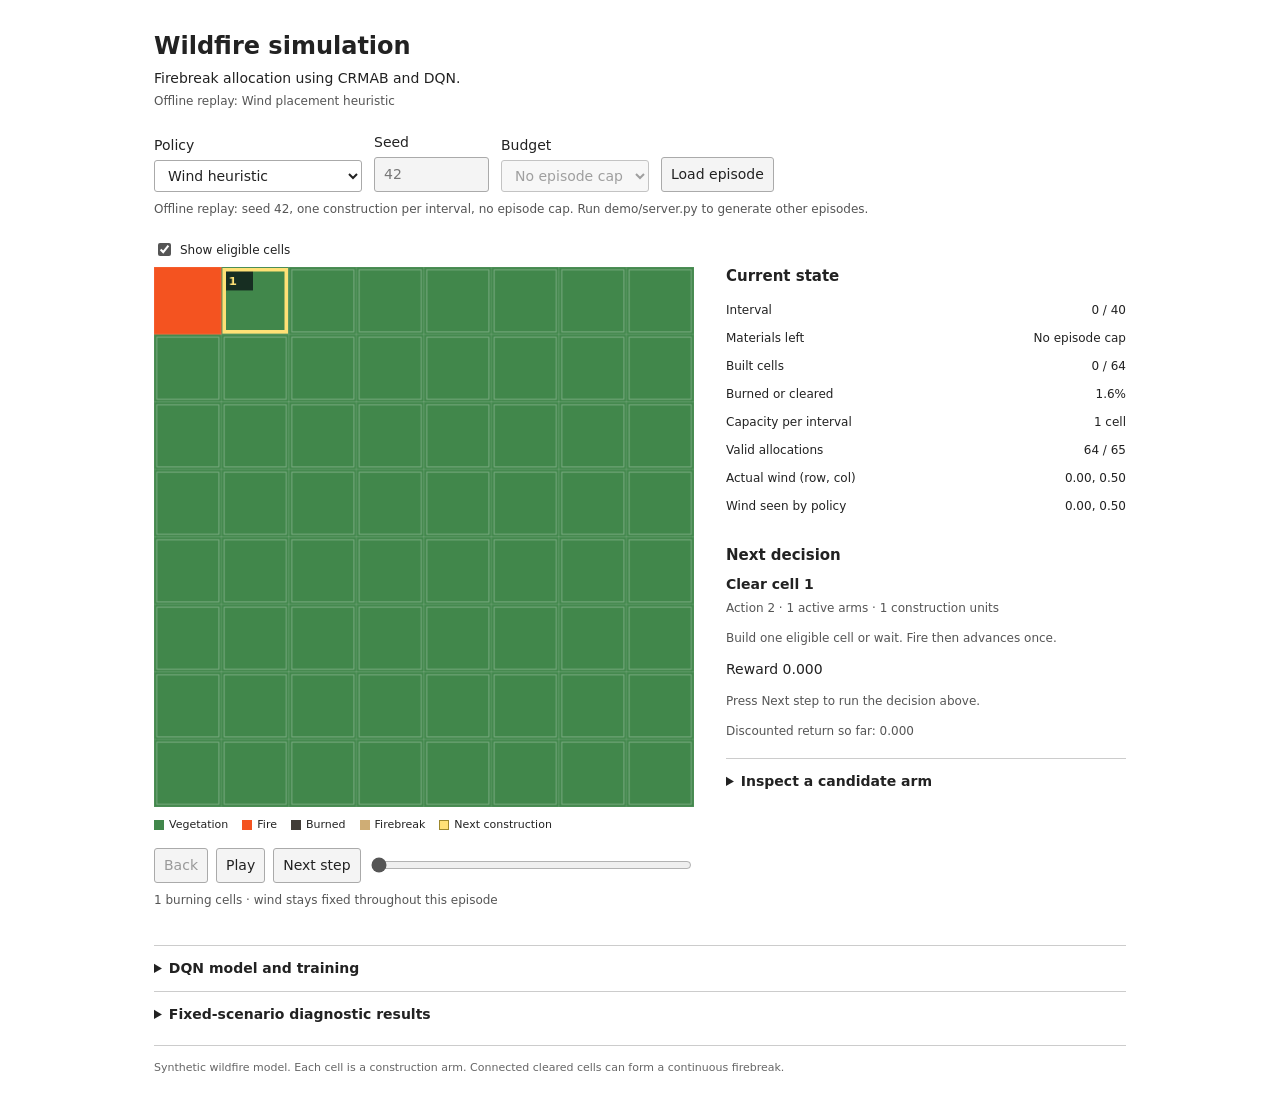
==== commit 484eb9fe: "cell-based firebreaks" ====
--- a/demo/demo.html
+++ b/demo/demo.html
@@ -193,7 +193,7 @@
   </details>
   <footer>Synthetic wildfire model. Each cell is a construction arm. Connected cleared cells can form a continuous firebreak.</footer>
 </main>
-<script>window.DEMO_DATA={"episodes": {"dqn": {"policy": "dqn", "seed": 42, "initial_budget": null, "config": {"grid_size": 8, "placement_mode": "cells", "segment_length": 1, "candidate_stride": 1, "capacity": 1, "resource_cost": 1, "initial_budget": null, "max_steps": 40, "burn_duration": 3, "base_spread": 0.24, "wind_bias": 1.2, "settlement_weight": 0.0, "clearing_weight": 1.0, "max_allocations": 5000, "wind_physics": true, "include_settlement": false, "fixed_ignition": [0, 0], "fixed_wind": [0.0, 0.5], "fixed_layout_seed": 0}, "arms": [{"arm_id": 0, "row": 0, "col": 0, "vertical": false, "cells": [[0, 0]]}, {"arm_id": 1, "row": 0, "col": 1, "vertical": false, "cells": [[0, 1]]}, {"arm_id": 2, "row": 0, "col": 2, "vertical": false, "cells": [[0, 2]]}, {"arm_id": 3, "row": 0, "col": 3, "vertical": false, "cells": [[0, 3]]}, {"arm_id": 4, "row": 0, "col": 4, "vertical": false, "cells": [[0, 4]]}, {"arm_id": 5, "row": 0, "col": 5, "vertical": false, "cells": [[0, 5]]}, {"arm_id": 6, "row": 0, "col": 6, "vertical": false, "cells": [[0, 6]]}, {"arm_id": 7, "row": 0, "col": 7, "vertical": false, "cells": [[0, 7]]}, {"arm_id": 8, "row": 1, "col": 0, "vertical": false, "cells": [[1, 0]]}, {"arm_id": 9, "row": 1, "col": 1, "vertical": false, "cells": [[1, 1]]}, {"arm_id": 10, "row": 1, "col": 2, "vertical": false, "cells": [[1, 2]]}, {"arm_id": 11, "row": 1, "col": 3, "vertical": false, "cells": [[1, 3]]}, {"arm_id": 12, "row": 1, "col": 4, "vertical": false, "cells": [[1, 4]]}, {"arm_id": 13, "row": 1, "col": 5, "vertical": false, "cells": [[1, 5]]}, {"arm_id": 14, "row": 1, "col": 6, "vertical": false, "cells": [[1, 6]]}, {"arm_id": 15, "row": 1, "col": 7, "vertical": false, "cells": [[1, 7]]}, {"arm_id": 16, "row": 2, "col": 0, "vertical": false, "cells": [[2, 0]]}, {"arm_id": 17, "row": 2, "col": 1, "vertical": false, "cells": [[2, 1]]}, {"arm_id": 18, "row": 2, "col": 2, "vertical": false, "cells": [[2, 2]]}, {"arm_id": 19, "row": 2, "col": 3, "vertical": false, "cells": [[2, 3]]}, {"arm_id": 20, "row": 2, "col": 4, "vertical": false, "cells": [[2, 4]]}, {"arm_id": 21, "row": 2, "col": 5, "vertical": false, "cells": [[2, 5]]}, {"arm_id": 22, "row": 2, "col": 6, "vertical": false, "cells": [[2, 6]]}, {"arm_id": 23, "row": 2, "col": 7, "vertical": false, "cells": [[2, 7]]}, {"arm_id": 24, "row": 3, "col": 0, "vertical": false, "cells": [[3, 0]]}, {"arm_id": 25, "row": 3, "col": 1, "vertical": false, "cells": [[3, 1]]}, {"arm_id": 26, "row": 3, "col": 2, "vertical": false, "cells": [[3, 2]]}, {"arm_id": 27, "row": 3, "col": 3, "vertical": false, "cells": [[3, 3]]}, {"arm_id": 28, "row": 3, "col": 4, "vertical": false, "cells": [[3, 4]]}, {"arm_id": 29, "row": 3, "col": 5, "vertical": false, "cells": [[3, 5]]}, {"arm_id": 30, "row": 3, "col": 6, "vertical": false, "cells": [[3, 6]]}, {"arm_id": 31, "row": 3, "col": 7, "vertical": false, "cells": [[3, 7]]}, {"arm_id": 32, "row": 4, "col": 0, "vertical": false, "cells": [[4, 0]]}, {"arm_id": 33, "row": 4, "col": 1, "vertical": false, "cells": [[4, 1]]}, {"arm_id": 34, "row": 4, "col": 2, "vertical": false, "cells": [[4, 2]]}, {"arm_id": 35, "row": 4, "col": 3, "vertical": false, "cells": [[4, 3]]}, {"arm_id": 36, "row": 4, "col": 4, "vertical": false, "cells": [[4, 4]]}, {"arm_id": 37, "row": 4, "col": 5, "vertical": false, "cells": [[4, 5]]}, {"arm_id": 38, "row": 4, "col": 6, "vertical": false, "cells": [[4, 6]]}, {"arm_id": 39, "row": 4, "col": 7, "vertical": false, "cells": [[4, 7]]}, {"arm_id": 40, "row": 5, "col": 0, "vertical": false, "cells": [[5, 0]]}, {"arm_id": 41, "row": 5, "col": 1, "vertical": false, "cells": [[5, 1]]}, {"arm_id": 42, "row": 5, "col": 2, "vertical": false, "cells": [[5, 2]]}, {"arm_id": 43, "row": 5, "col": 3, "vertical": false, "cells": [[5, 3]]}, {"arm_id": 44, "row": 5, "col": 4, "vertical": false, "cells": [[5, 4]]}, {"arm_id": 45, "row": 5, "col": 5, "vertical": false, "cells": [[5, 5]]}, {"arm_id": 46, "row": 5, "col": 6, "vertical": false, "cells": [[5, 6]]}, {"arm_id": 47, "row": 5, "col": 7, "vertical": false, "cells": [[5, 7]]}, {"arm_id": 48, "row": 6, "col": 0, "vertical": false, "cells": [[6, 0]]}, {"arm_id": 49, "row": 6, "col": 1, "vertical": false, "cells": [[6, 1]]}, {"arm_id": 50, "row": 6, "col": 2, "vertical": false, "cells": [[6, 2]]}, {"arm_id": 51, "row": 6, "col": 3, "vertical": false, "cells": [[6, 3]]}, {"arm_id": 52, "row": 6, "col": 4, "vertical": false, "cells": [[6, 4]]}, {"arm_id": 53, "row": 6, "col": 5, "vertical": false, "cells": [[6, 5]]}, {"arm_id": 54, "row": 6, "col": 6, "vertical": false, "cells": [[6, 6]]}, {"arm_id": 55, "row": 6, "col": 7, "vertical": false, "cells": [[6, 7]]}, {"arm_id": 56, "row": 7, "col": 0, "vertical": false, "cells": [[7, 0]]}, {"arm_id": 57, "row": 7, "col": 1, "vertical": false, "cells": [[7, 1]]}, {"arm_id": 58, "row": 7, "col": 2, "vertical": false, "cells": [[7, 2]]}, {"arm_id": 59, "row": 7, "col": 3, "vertical": false, "cells": [[7, 3]]}, {"arm_id": 60, "row": 7, "col": 4, "vertical": false, "cells": [[7, 4]]}, {"arm_id": 61, "row": 7, "col": 5, "vertical": false, "cells": [[7, 5]]}, {"arm_id": 62, "row": 7, "col": 6, "vertical": false, "cells": [[7, 6]]}, {"arm_id": 63, "row": 7, "col": 7, "vertical": false, "cells": [[7, 7]]}], "action_count": 65, "actual_wind": [0.0, 0.5], "model": {"checkpoint": "artifacts/continuous_fixed/models/dqn/seed_11/best.pt", "training_step": 7500, "parameter_count": 100625, "architecture": "QNetwork(\n  (map_encoder): Sequential(\n    (0): Conv2d(6, 16, kernel_size=(3, 3), stride=(2, 2), padding=(1, 1))\n    (1): ReLU()\n    (2): Conv2d(16, 32, kernel_size=(3, 3), stride=(2, 2), padding=(1, 1))\n    (3): ReLU()\n    (4): AdaptiveAvgPool2d(output_size=(3, 3))\n    (5): Flatten(start_dim=1, end_dim=-1)\n  )\n  (arm_encoder): Sequential(\n    (0): Flatten(start_dim=1, end_dim=-1)\n    (1): Linear(in_features=640, out_features=64, bias=True)\n    (2): ReLU()\n  )\n  (head): Sequential(\n    (0): Linear(in_features=356, out_features=128, bias=True)\n    (1): ReLU()\n    (2): Linear(in_features=128, out_features=65, bias=True)\n  )\n)", "gamma": 0.99}, "frames": [{"t": 0, "rgb": [[[244, 83, 32], [65, 135, 75], [65, 135, 75], [65, 135, 75], [65, 135, 75], [65, 135, 75], [65, 135, 75], [65, 135, 75]], [[65, 135, 75], [65, 135, 75], [65, 135, 75], [65, 135, 75], [65, 135, 75], [65, 135, 75], [65, 135, 75], [65, 135, 75]], [[65, 135, 75], [65, 135, 75], [65, 135, 75], [65, 135, 75], [65, 135, 75], [65, 135, 75], [65, 135, 75], [65, 135, 75]], [[65, 135, 75], [65, 135, 75], [65, 135, 75], [65, 135, 75], [65, 135, 75], [65, 135, 75], [65, 135, 75], [65, 135, 75]], [[65, 135, 75], [65, 135, 75], [65, 135, 75], [65, 135, 75], [65, 135, 75], [65, 135, 75], [65, 135, 75], [65, 135, 75]], [[65, 135, 75], [65, 135, 75], [65, 135, 75], [65, 135, 75], [65, 135, 75], [65, 135, 75], [65, 135, 75], [65, 135, 75]], [[65, 135, 75], [65, 135, 75], [65, 135, 75], [65, 135, 75], [65, 135, 75], [65, 135, 75], [65, 135, 75], [65, 135, 75]], [[65, 135, 75], [65, 135, 75], [65, 135, 75], [65, 135, 75], [65, 135, 75], [65, 135, 75], [65, 135, 75], [65, 135, 75]]], "built": [false, false, false, false, false, false, false, false, false, false, false, false, false, false, false, false, false, false, false, false, false, false, false, false, false, false, false, false, false, false, false, false, false, false, false, false, false, false, false, false, false, false, false, false, false, false, false, false, false, false, false, false, false, false, false, false, false, false, false, false, false, false, false, false], "eligible": [false, true, true, true, true, true, true, true, true, true, true, true, true, true, true, true, true, true, true, true, true, true, true, true, true, true, true, true, true, true, true, true, true, true, true, true, true, true, true, true, true, true, true, true, true, true, true, true, true, true, true, true, true, true, true, true, true, true, true, true, true, true, true, true], "arm_features": [[0.0, 0.0, 1.0, 0.25, 0.25, 0.25, 0.0, 0.0, 0.0, 0.0], [0.0, 1.0, 1.0, 0.1666666716337204, 0.1666666716337204, 0.1666666716337204, 0.0, 0.0, 0.1428571492433548, 0.0], [0.0, 1.0, 1.0, 0.0, 0.0, 0.0, 0.0, 0.0, 0.2857142984867096, 0.0], [0.0, 1.0, 1.0, 0.0, 0.0, 0.0, 0.0, 0.0, 0.4285714328289032, 0.0], [0.0, 1.0, 1.0, 0.0, 0.0, 0.0, 0.0, 0.0, 0.5714285969734192, 0.0], [0.0, 1.0, 1.0, 0.0, 0.0, 0.0, 0.0, 0.0, 0.7142857313156128, 0.0], [0.0, 1.0, 1.0, 0.0, 0.0, 0.0, 0.0, 0.0, 0.8571428656578064, 0.0], [0.0, 1.0, 1.0, 0.0, 0.0, 0.0, 0.0, 0.0, 1.0, 0.0], [0.0, 1.0, 1.0, 0.1666666716337204, 0.1666666716337204, 0.1666666716337204, 0.0, 0.1428571492433548, 0.0, 0.0], [0.0, 1.0, 1.0, 0.1111111119389534, 0.1111111119389534, 0.1111111119389534, 0.0, 0.1428571492433548, 0.1428571492433548, 0.0], [0.0, 1.0, 1.0, 0.0, 0.0, 0.0, 0.0, 0.1428571492433548, 0.2857142984867096, 0.0], [0.0, 1.0, 1.0, 0.0, 0.0, 0.0, 0.0, 0.1428571492433548, 0.4285714328289032, 0.0], [0.0, 1.0, 1.0, 0.0, 0.0, 0.0, 0.0, 0.1428571492433548, 0.5714285969734192, 0.0], [0.0, 1.0, 1.0, 0.0, 0.0, 0.0, 0.0, 0.1428571492433548, 0.7142857313156128, 0.0], [0.0, 1.0, 1.0, 0.0, 0.0, 0.0, 0.0, 0.1428571492433548, 0.8571428656578064, 0.0], [0.0, 1.0, 1.0, 0.0, 0.0, 0.0, 0.0, 0.1428571492433548, 1.0, 0.0], [0.0, 1.0, 1.0, 0.0, 0.0, 0.0, 0.0, 0.2857142984867096, 0.0, 0.0], [0.0, 1.0, 1.0, 0.0, 0.0, 0.0, 0.0, 0.2857142984867096, 0.1428571492433548, 0.0], [0.0, 1.0, 1.0, 0.0, 0.0, 0.0, 0.0, 0.2857142984867096, 0.2857142984867096, 0.0], [0.0, 1.0, 1.0, 0.0, 0.0, 0.0, 0.0, 0.2857142984867096, 0.4285714328289032, 0.0], [0.0, 1.0, 1.0, 0.0, 0.0, 0.0, 0.0, 0.2857142984867096, 0.5714285969734192, 0.0], [0.0, 1.0, 1.0, 0.0, 0.0, 0.0, 0.0, 0.2857142984867096, 0.7142857313156128, 0.0], [0.0, 1.0, 1.0, 0.0, 0.0, 0.0, 0.0, 0.2857142984867096, 0.8571428656578064, 0.0], [0.0, 1.0, 1.0, 0.0, 0.0, 0.0, 0.0, 0.2857142984867096, 1.0, 0.0], [0.0, 1.0, 1.0, 0.0, 0.0, 0.0, 0.0, 0.4285714328289032, 0.0, 0.0], [0.0, 1.0, 1.0, 0.0, 0.0, 0.0, 0.0, 0.4285714328289032, 0.1428571492433548, 0.0], [0.0, 1.0, 1.0, 0.0, 0.0, 0.0, 0.0, 0.4285714328289032, 0.2857142984867096, 0.0], [0.0, 1.0, 1.0, 0.0, 0.0, 0.0, 0.0, 0.4285714328289032, 0.4285714328289032, 0.0], [0.0, 1.0, 1.0, 0.0, 0.0, 0.0, 0.0, 0.4285714328289032, 0.5714285969734192, 0.0], [0.0, 1.0, 1.0, 0.0, 0.0, 0.0, 0.0, 0.4285714328289032, 0.7142857313156128, 0.0], [0.0, 1.0, 1.0, 0.0, 0.0, 0.0, 0.0, 0.4285714328289032, 0.8571428656578064, 0.0], [0.0, 1.0, 1.0, 0.0, 0.0, 0.0, 0.0, 0.4285714328289032, 1.0, 0.0], [0.0, 1.0, 1.0, 0.0, 0.0, 0.0, 0.0, 0.5714285969734192, 0.0, 0.0], [0.0, 1.0, 1.0, 0.0, 0.0, 0.0, 0.0, 0.5714285969734192, 0.1428571492433548, 0.0], [0.0, 1.0, 1.0, 0.0, 0.0, 0.0, 0.0, 0.5714285969734192, 0.2857142984867096, 0.0], [0.0, 1.0, 1.0, 0.0, 0.0, 0.0, 0.0, 0.5714285969734192, 0.4285714328289032, 0.0], [0.0, 1.0, 1.0, 0.0, 0.0, 0.0, 0.0, 0.5714285969734192, 0.5714285969734192, 0.0], [0.0, 1.0, 1.0, 0.0, 0.0, 0.0, 0.0, 0.5714285969734192, 0.7142857313156128, 0.0], [0.0, 1.0, 1.0, 0.0, 0.0, 0.0, 0.0, 0.5714285969734192, 0.8571428656578064, 0.0], [0.0, 1.0, 1.0, 0.0, 0.0, 0.0, 0.0, 0.5714285969734192, 1.0, 0.0], [0.0, 1.0, 1.0, 0.0, 0.0, 0.0, 0.0, 0.7142857313156128, 0.0, 0.0], [0.0, 1.0, 1.0, 0.0, 0.0, 0.0, 0.0, 0.7142857313156128, 0.1428571492433548, 0.0], [0.0, 1.0, 1.0, 0.0, 0.0, 0.0, 0.0, 0.7142857313156128, 0.2857142984867096, 0.0], [0.0, 1.0, 1.0, 0.0, 0.0, 0.0, 0.0, 0.7142857313156128, 0.4285714328289032, 0.0], [0.0, 1.0, 1.0, 0.0, 0.0, 0.0, 0.0, 0.7142857313156128, 0.5714285969734192, 0.0], [0.0, 1.0, 1.0, 0.0, 0.0, 0.0, 0.0, 0.7142857313156128, 0.7142857313156128, 0.0], [0.0, 1.0, 1.0, 0.0, 0.0, 0.0, 0.0, 0.7142857313156128, 0.8571428656578064, 0.0], [0.0, 1.0, 1.0, 0.0, 0.0, 0.0, 0.0, 0.7142857313156128, 1.0, 0.0], [0.0, 1.0, 1.0, 0.0, 0.0, 0.0, 0.0, 0.8571428656578064, 0.0, 0.0], [0.0, 1.0, 1.0, 0.0, 0.0, 0.0, 0.0, 0.8571428656578064, 0.1428571492433548, 0.0], [0.0, 1.0, 1.0, 0.0, 0.0, 0.0, 0.0, 0.8571428656578064, 0.2857142984867096, 0.0], [0.0, 1.0, 1.0, 0.0, 0.0, 0.0, 0.0, 0.8571428656578064, 0.4285714328289032, 0.0], [0.0, 1.0, 1.0, 0.0, 0.0, 0.0, 0.0, 0.8571428656578064, 0.5714285969734192, 0.0], [0.0, 1.0, 1.0, 0.0, 0.0, 0.0, 0.0, 0.8571428656578064, 0.7142857313156128, 0.0], [0.0, 1.0, 1.0, 0.0, 0.0, 0.0, 0.0, 0.8571428656578064, 0.8571428656578064, 0.0], [0.0, 1.0, 1.0, 0.0, 0.0, 0.0, 0.0, 0.8571428656578064, 1.0, 0.0], [0.0, 1.0, 1.0, 0.0, 0.0, 0.0, 0.0, 1.0, 0.0, 0.0], [0.0, 1.0, 1.0, 0.0, 0.0, 0.0, 0.0, 1.0, 0.1428571492433548, 0.0], [0.0, 1.0, 1.0, 0.0, 0.0, 0.0, 0.0, 1.0, 0.2857142984867096, 0.0], [0.0, 1.0, 1.0, 0.0, 0.0, 0.0, 0.0, 1.0, 0.4285714328289032, 0.0], [0.0, 1.0, 1.0, 0.0, 0.0, 0.0, 0.0, 1.0, 0.5714285969734192, 0.0], [0.0, 1.0, 1.0, 0.0, 0.0, 0.0, 0.0, 1.0, 0.7142857313156128, 0.0], [0.0, 1.0, 1.0, 0.0, 0.0, 0.0, 0.0, 1.0, 0.8571428656578064, 0.0], [0.0, 1.0, 1.0, 0.0, 0.0, 0.0, 0.0, 1.0, 1.0, 0.0]], "wind_observation": [0.0, 0.5], "allocation": [43], "action": 44, "feasible": 64, "q_values": [{"action": 44, "arms": [43], "q": -0.1979883462190628}, {"action": 2, "arms": [1], "q": -0.21762961149215698}, {"action": 10, "arms": [9], "q": -0.222060889005661}, {"action": 9, "arms": [8], "q": -0.2252795696258545}, {"action": 12, "arms": [11], "q": -0.22711341083049774}], "budget": null, "resources_used": 0, "burned": 0.015625, "affected": 0.015625, "asset_damage": 0.0, "active_fire": 1, "previous_reward": 0.0, "discounted_return": 0.0, "finished": false}, {"t": 1, "rgb": [[[244, 83, 32], [244, 83, 32], [65, 135, 75], [65, 135, 75], [65, 135, 75], [65, 135, 75], [65, 135, 75], [65, 135, 75]], [[65, 135, 75], [65, 135, 75], [65, 135, 75], [65, 135, 75], [65, 135, 75], [65, 135, 75], [65, 135, 75], [65, 135, 75]], [[65, 135, 75], [65, 135, 75], [65, 135, 75], [65, 135, 75], [65, 135, 75], [65, 135, 75], [65, 135, 75], [65, 135, 75]], [[65, 135, 75], [65, 135, 75], [65, 135, 75], [65, 135, 75], [65, 135, 75], [65, 135, 75], [65, 135, 75], [65, 135, 75]], [[65, 135, 75], [65, 135, 75], [65, 135, 75], [65, 135, 75], [65, 135, 75], [65, 135, 75], [65, 135, 75], [65, 135, 75]], [[65, 135, 75], [65, 135, 75], [65, 135, 75], [207, 173, 117], [65, 135, 75], [65, 135, 75], [65, 135, 75], [65, 135, 75]], [[65, 135, 75], [65, 135, 75], [65, 135, 75], [65, 135, 75], [65, 135, 75], [65, 135, 75], [65, 135, 75], [65, 135, 75]], [[65, 135, 75], [65, 135, 75], [65, 135, 75], [65, 135, 75], [65, 135, 75], [65, 135, 75], [65, 135, 75], [65, 135, 75]]], "built": [false, false, false, false, false, false, false, false, false, false, false, false, false, false, false, false, false, false, false, false, false, false, false, false, false, false, false, false, false, false, false, false, false, false, false, false, false, false, false, false, false, false, false, true, false, false, false, false, false, false, false, false, false, false, false, false, false, false, false, false, false, false, false, false], "eligible": [false, false, true, true, true, true, true, true, true, true, true, true, true, true, true, true, true, true, true, true, true, true, true, true, true, true, true, true, true, true, true, true, true, true, true, true, true, true, true, true, true, true, true, false, true, true, true, true, true, true, true, true, true, true, true, true, true, true, true, true, true, true, true, true], "arm_features": [[0.0, 0.0, 1.0, 0.5, 0.4166666567325592, 0.5, 0.0, 0.0, 0.0, 0.0], [0.0, 0.0, 1.0, 0.3333333432674408, 0.2777777910232544, 0.3333333432674408, 0.0, 0.0, 0.1428571492433548, 0.0], [0.0, 1.0, 1.0, 0.1666666716337204, 0.1666666716337204, 0.1666666716337204, 0.0, 0.0, 0.2857142984867096, 0.0], [0.0, 1.0, 1.0, 0.0, 0.0, 0.0, 0.0, 0.0, 0.4285714328289032, 0.0], [0.0, 1.0, 1.0, 0.0, 0.0, 0.0, 0.0, 0.0, 0.5714285969734192, 0.0], [0.0, 1.0, 1.0, 0.0, 0.0, 0.0, 0.0, 0.0, 0.7142857313156128, 0.0], [0.0, 1.0, 1.0, 0.0, 0.0, 0.0, 0.0, 0.0, 0.8571428656578064, 0.0], [0.0, 1.0, 1.0, 0.0, 0.0, 0.0, 0.0, 0.0, 1.0, 0.0], [0.0, 1.0, 1.0, 0.3333333432674408, 0.2777777910232544, 0.3333333432674408, 0.0, 0.1428571492433548, 0.0, 0.0], [0.0, 1.0, 1.0, 0.2222222238779068, 0.18518517911434174, 0.2222222238779068, 0.0, 0.1428571492433548, 0.1428571492433548, 0.0], [0.0, 1.0, 1.0, 0.1111111119389534, 0.1111111119389534, 0.1111111119389534, 0.0, 0.1428571492433548, 0.2857142984867096, 0.0], [0.0, 1.0, 1.0, 0.0, 0.0, 0.0, 0.0, 0.1428571492433548, 0.4285714328289032, 0.0], [0.0, 1.0, 1.0, 0.0, 0.0, 0.0, 0.0, 0.1428571492433548, 0.5714285969734192, 0.0], [0.0, 1.0, 1.0, 0.0, 0.0, 0.0, 0.0, 0.1428571492433548, 0.7142857313156128, 0.0], [0.0, 1.0, 1.0, 0.0, 0.0, 0.0, 0.0, 0.1428571492433548, 0.8571428656578064, 0.0], [0.0, 1.0, 1.0, 0.0, 0.0, 0.0, 0.0, 0.1428571492433548, 1.0, 0.0], [0.0, 1.0, 1.0, 0.0, 0.0, 0.0, 0.0, 0.2857142984867096, 0.0, 0.0], [0.0, 1.0, 1.0, 0.0, 0.0, 0.0, 0.0, 0.2857142984867096, 0.1428571492433548, 0.0], [0.0, 1.0, 1.0, 0.0, 0.0, 0.0, 0.0, 0.2857142984867096, 0.2857142984867096, 0.0], [0.0, 1.0, 1.0, 0.0, 0.0, 0.0, 0.0, 0.2857142984867096, 0.4285714328289032, 0.0], [0.0, 1.0, 1.0, 0.0, 0.0, 0.0, 0.0, 0.2857142984867096, 0.5714285969734192, 0.0], [0.0, 1.0, 1.0, 0.0, 0.0, 0.0, 0.0, 0.2857142984867096, 0.7142857313156128, 0.0], [0.0, 1.0, 1.0, 0.0, 0.0, 0.0, 0.0, 0.2857142984867096, 0.8571428656578064, 0.0], [0.0, 1.0, 1.0, 0.0, 0.0, 0.0, 0.0, 0.2857142984867096, 1.0, 0.0], [0.0, 1.0, 1.0, 0.0, 0.0, 0.0, 0.0, 0.4285714328289032, 0.0, 0.0], [0.0, 1.0, 1.0, 0.0, 0.0, 0.0, 0.0, 0.4285714328289032, 0.1428571492433548, 0.0], [0.0, 1.0, 1.0, 0.0, 0.0, 0.0, 0.0, 0.4285714328289032, 0.2857142984867096, 0.0], [0.0, 1.0, 1.0, 0.0, 0.0, 0.0, 0.0, 0.4285714328289032, 0.4285714328289032, 0.0], [0.0, 1.0, 1.0, 0.0, 0.0, 0.0, 0.0, 0.4285714328289032, 0.5714285969734192, 0.0], [0.0, 1.0, 1.0, 0.0, 0.0, 0.0, 0.0, 0.4285714328289032, 0.7142857313156128, 0.0], [0.0, 1.0, 1.0, 0.0, 0.0, 0.0, 0.0, 0.4285714328289032, 0.8571428656578064, 0.0], [0.0, 1.0, 1.0, 0.0, 0.0, 0.0, 0.0, 0.4285714328289032, 1.0, 0.0], [0.0, 1.0, 1.0, 0.0, 0.0, 0.0, 0.0, 0.5714285969734192, 0.0, 0.0], [0.0, 1.0, 1.0, 0.0, 0.0, 0.0, 0.0, 0.5714285969734192, 0.1428571492433548, 0.0], [0.0, 1.0, 0.8888888955116272, 0.0, 0.0, 0.0, 0.1111111119389534, 0.5714285969734192, 0.2857142984867096, 0.0], [0.0, 1.0, 0.8888888955116272, 0.0, 0.0, 0.0, 0.1111111119389534, 0.5714285969734192, 0.4285714328289032, 0.0], [0.0, 1.0, 0.8888888955116272, 0.0, 0.0, 0.0, 0.1111111119389534, 0.5714285969734192, 0.5714285969734192, 0.0], [0.0, 1.0, 1.0, 0.0, 0.0, 0.0, 0.0, 0.5714285969734192, 0.7142857313156128, 0.0], [0.0, 1.0, 1.0, 0.0, 0.0, 0.0, 0.0, 0.5714285969734192, 0.8571428656578064, 0.0], [0.0, 1.0, 1.0, 0.0, 0.0, 0.0, 0.0, 0.5714285969734192, 1.0, 0.0], [0.0, 1.0, 1.0, 0.0, 0.0, 0.0, 0.0, 0.7142857313156128, 0.0, 0.0], [0.0, 1.0, 1.0, 0.0, 0.0, 0.0, 0.0, 0.7142857313156128, 0.1428571492433548, 0.0], [0.0, 1.0, 0.8888888955116272, 0.0, 0.0, 0.0, 0.1111111119389534, 0.7142857313156128, 0.2857142984867096, 0.0], [1.0, 0.0, 0.8888888955116272, 0.0, 0.0, 0.0, 0.1111111119389534, 0.7142857313156128, 0.4285714328289032, 0.0], [0.0, 1.0, 0.8888888955116272, 0.0, 0.0, 0.0, 0.1111111119389534, 0.7142857313156128, 0.5714285969734192, 0.0], [0.0, 1.0, 1.0, 0.0, 0.0, 0.0, 0.0, 0.7142857313156128, 0.7142857313156128, 0.0], [0.0, 1.0, 1.0, 0.0, 0.0, 0.0, 0.0, 0.7142857313156128, 0.8571428656578064, 0.0], [0.0, 1.0, 1.0, 0.0, 0.0, 0.0, 0.0, 0.7142857313156128, 1.0, 0.0], [0.0, 1.0, 1.0, 0.0, 0.0, 0.0, 0.0, 0.8571428656578064, 0.0, 0.0], [0.0, 1.0, 1.0, 0.0, 0.0, 0.0, 0.0, 0.8571428656578064, 0.1428571492433548, 0.0], [0.0, 1.0, 0.8888888955116272, 0.0, 0.0, 0.0, 0.1111111119389534, 0.8571428656578064, 0.2857142984867096, 0.0], [0.0, 1.0, 0.8888888955116272, 0.0, 0.0, 0.0, 0.1111111119389534, 0.8571428656578064, 0.4285714328289032, 0.0], [0.0, 1.0, 0.8888888955116272, 0.0, 0.0, 0.0, 0.1111111119389534, 0.8571428656578064, 0.5714285969734192, 0.0], [0.0, 1.0, 1.0, 0.0, 0.0, 0.0, 0.0, 0.8571428656578064, 0.7142857313156128, 0.0], [0.0, 1.0, 1.0, 0.0, 0.0, 0.0, 0.0, 0.8571428656578064, 0.8571428656578064, 0.0], [0.0, 1.0, 1.0, 0.0, 0.0, 0.0, 0.0, 0.8571428656578064, 1.0, 0.0], [0.0, 1.0, 1.0, 0.0, 0.0, 0.0, 0.0, 1.0, 0.0, 0.0], [0.0, 1.0, 1.0, 0.0, 0.0, 0.0, 0.0, 1.0, 0.1428571492433548, 0.0], [0.0, 1.0, 1.0, 0.0, 0.0, 0.0, 0.0, 1.0, 0.2857142984867096, 0.0], [0.0, 1.0, 1.0, 0.0, 0.0, 0.0, 0.0, 1.0, 0.4285714328289032, 0.0], [0.0, 1.0, 1.0, 0.0, 0.0, 0.0, 0.0, 1.0, 0.5714285969734192, 0.0], [0.0, 1.0, 1.0, 0.0, 0.0, 0.0, 0.0, 1.0, 0.7142857313156128, 0.0], [0.0, 1.0, 1.0, 0.0, 0.0, 0.0, 0.0, 1.0, 0.8571428656578064, 0.0], [0.0, 1.0, 1.0, 0.0, 0.0, 0.0, 0.0, 1.0, 1.0, 0.0]], "wind_observation": [0.0, 0.5], "allocation": [17], "action": 18, "feasible": 62, "q_values": [{"action": 18, "arms": [17], "q": -0.2547496259212494}, {"action": 10, "arms": [9], "q": -0.2641230523586273}, {"action": 9, "arms": [8], "q": -0.2720511555671692}, {"action": 4, "arms": [3], "q": -0.273790180683136}, {"action": 30, "arms": [29], "q": -0.2782372534275055}], "budget": null, "resources_used": 1, "burned": 0.03125, "affected": 0.046875, "asset_damage": 0.0, "active_fire": 2, "previous_reward": -0.03125, "discounted_return": -0.03125, "finished": false}, {"t": 2, "rgb": [[[244, 83, 32], [244, 83, 32], [244, 83, 32], [65, 135, 75], [65, 135, 75], [65, 135, 75], [65, 135, 75], [65, 135, 75]], [[65, 135, 75], [244, 83, 32], [244, 83, 32], [65, 135, 75], [65, 135, 75], [65, 135, 75], [65, 135, 75], [65, 135, 75]], [[65, 135, 75], [207, 173, 117], [65, 135, 75], [65, 135, 75], [65, 135, 75], [65, 135, 75], [65, 135, 75], [65, 135, 75]], [[65, 135, 75], [65, 135, 75], [65, 135, 75], [65, 135, 75], [65, 135, 75], [65, 135, 75], [65, 135, 75], [65, 135, 75]], [[65, 135, 75], [65, 135, 75], [65, 135, 75], [65, 135, 75], [65, 135, 75], [65, 135, 75], [65, 135, 75], [65, 135, 75]], [[65, 135, 75], [65, 135, 75], [65, 135, 75], [207, 173, 117], [65, 135, 75], [65, 135, 75], [65, 135, 75], [65, 135, 75]], [[65, 135, 75], [65, 135, 75], [65, 135, 75], [65, 135, 75], [65, 135, 75], [65, 135, 75], [65, 135, 75], [65, 135, 75]], [[65, 135, 75], [65, 135, 75], [65, 135, 75], [65, 135, 75], [65, 135, 75], [65, 135, 75], [65, 135, 75], [65, 135, 75]]], "built": [false, false, false, false, false, false, false, false, false, false, false, false, false, false, false, false, false, true, false, false, false, false, false, false, false, false, false, false, false, false, false, false, false, false, false, false, false, false, false, false, false, false, false, true, false, false, false, false, false, false, false, false, false, false, false, false, false, false, false, false, false, false, false, false], "eligible": [false, false, false, true, true, true, true, true, true, false, false, true, true, true, true, true, true, false, true, true, true, true, true, true, true, true, true, true, true, true, true, true, true, true, true, true, true, true, true, true, true, true, true, false, true, true, true, true, true, true, true, true, true, true, true, true, true, true, true, true, true, true, true, true], "arm_features": [[0.0, 0.0, 1.0, 0.75, 0.5, 0.75, 0.0, 0.0, 0.0, 0.0], [0.0, 0.0, 1.0, 0.8333333134651184, 0.6666666865348816, 0.8333333134651184, 0.0, 0.0, 0.1428571492433548, 0.0], [0.0, 0.0, 1.0, 0.6666666865348816, 0.6111111044883728, 0.6666666865348816, 0.0, 0.0, 0.2857142984867096, 0.0], [0.0, 1.0, 1.0, 0.3333333432674408, 0.3333333432674408, 0.3333333432674408, 0.0, 0.0, 0.4285714328289032, 0.0], [0.0, 1.0, 1.0, 0.0, 0.0, 0.0, 0.0, 0.0, 0.5714285969734192, 0.0], [0.0, 1.0, 1.0, 0.0, 0.0, 0.0, 0.0, 0.0, 0.7142857313156128, 0.0], [0.0, 1.0, 1.0, 0.0, 0.0, 0.0, 0.0, 0.0, 0.8571428656578064, 0.0], [0.0, 1.0, 1.0, 0.0, 0.0, 0.0, 0.0, 0.0, 1.0, 0.0], [0.0, 1.0, 0.8333333134651184, 0.5, 0.3333333432674408, 0.5, 0.1666666716337204, 0.1428571492433548, 0.0, 0.0], [0.0, 0.0, 0.8888888955116272, 0.5555555820465088, 0.4444444477558136, 0.5555555820465088, 0.1111111119389534, 0.1428571492433548, 0.1428571492433548, 0.0], [0.0, 0.0, 0.8888888955116272, 0.4444444477558136, 0.40740740299224854, 0.4444444477558136, 0.1111111119389534, 0.1428571492433548, 0.2857142984867096, 0.0], [0.0, 1.0, 1.0, 0.2222222238779068, 0.2222222238779068, 0.2222222238779068, 0.0, 0.1428571492433548, 0.4285714328289032, 0.0], [0.0, 1.0, 1.0, 0.0, 0.0, 0.0, 0.0, 0.1428571492433548, 0.5714285969734192, 0.0], [0.0, 1.0, 1.0, 0.0, 0.0, 0.0, 0.0, 0.1428571492433548, 0.7142857313156128, 0.0], [0.0, 1.0, 1.0, 0.0, 0.0, 0.0, 0.0, 0.1428571492433548, 0.8571428656578064, 0.0], [0.0, 1.0, 1.0, 0.0, 0.0, 0.0, 0.0, 0.1428571492433548, 1.0, 0.0], [0.0, 1.0, 0.8333333134651184, 0.1666666716337204, 0.1666666716337204, 0.1666666716337204, 0.1666666716337204, 0.2857142984867096, 0.0, 0.0], [1.0, 0.0, 0.8888888955116272, 0.2222222238779068, 0.2222222238779068, 0.2222222238779068, 0.1111111119389534, 0.2857142984867096, 0.1428571492433548, 0.0], [0.0, 1.0, 0.8888888955116272, 0.2222222238779068, 0.2222222238779068, 0.2222222238779068, 0.1111111119389534, 0.2857142984867096, 0.2857142984867096, 0.0], [0.0, 1.0, 1.0, 0.1111111119389534, 0.1111111119389534, 0.1111111119389534, 0.0, 0.2857142984867096, 0.4285714328289032, 0.0], [0.0, 1.0, 1.0, 0.0, 0.0, 0.0, 0.0, 0.2857142984867096, 0.5714285969734192, 0.0], [0.0, 1.0, 1.0, 0.0, 0.0, 0.0, 0.0, 0.2857142984867096, 0.7142857313156128, 0.0], [0.0, 1.0, 1.0, 0.0, 0.0, 0.0, 0.0, 0.2857142984867096, 0.8571428656578064, 0.0], [0.0, 1.0, 1.0, 0.0, 0.0, 0.0, 0.0, 0.2857142984867096, 1.0, 0.0], [0.0, 1.0, 0.8333333134651184, 0.0, 0.0, 0.0, 0.1666666716337204, 0.4285714328289032, 0.0, 0.0], [0.0, 1.0, 0.8888888955116272, 0.0, 0.0, 0.0, 0.1111111119389534, 0.4285714328289032, 0.1428571492433548, 0.0], [0.0, 1.0, 0.8888888955116272, 0.0, 0.0, 0.0, 0.1111111119389534, 0.4285714328289032, 0.2857142984867096, 0.0], [0.0, 1.0, 1.0, 0.0, 0.0, 0.0, 0.0, 0.4285714328289032, 0.4285714328289032, 0.0], [0.0, 1.0, 1.0, 0.0, 0.0, 0.0, 0.0, 0.4285714328289032, 0.5714285969734192, 0.0], [0.0, 1.0, 1.0, 0.0, 0.0, 0.0, 0.0, 0.4285714328289032, 0.7142857313156128, 0.0], [0.0, 1.0, 1.0, 0.0, 0.0, 0.0, 0.0, 0.4285714328289032, 0.8571428656578064, 0.0], [0.0, 1.0, 1.0, 0.0, 0.0, 0.0, 0.0, 0.4285714328289032, 1.0, 0.0], [0.0, 1.0, 1.0, 0.0, 0.0, 0.0, 0.0, 0.5714285969734192, 0.0, 0.0], [0.0, 1.0, 1.0, 0.0, 0.0, 0.0, 0.0, 0.5714285969734192, 0.1428571492433548, 0.0], [0.0, 1.0, 0.8888888955116272, 0.0, 0.0, 0.0, 0.1111111119389534, 0.5714285969734192, 0.2857142984867096, 0.0], [0.0, 1.0, 0.8888888955116272, 0.0, 0.0, 0.0, 0.1111111119389534, 0.5714285969734192, 0.4285714328289032, 0.0], [0.0, 1.0, 0.8888888955116272, 0.0, 0.0, 0.0, 0.1111111119389534, 0.5714285969734192, 0.5714285969734192, 0.0], [0.0, 1.0, 1.0, 0.0, 0.0, 0.0, 0.0, 0.5714285969734192, 0.7142857313156128, 0.0], [0.0, 1.0, 1.0, 0.0, 0.0, 0.0, 0.0, 0.5714285969734192, 0.8571428656578064, 0.0], [0.0, 1.0, 1.0, 0.0, 0.0, 0.0, 0.0, 0.5714285969734192, 1.0, 0.0], [0.0, 1.0, 1.0, 0.0, 0.0, 0.0, 0.0, 0.7142857313156128, 0.0, 0.0], [0.0, 1.0, 1.0, 0.0, 0.0, 0.0, 0.0, 0.7142857313156128, 0.1428571492433548, 0.0], [0.0, 1.0, 0.8888888955116272, 0.0, 0.0, 0.0, 0.1111111119389534, 0.7142857313156128, 0.2857142984867096, 0.0], [1.0, 0.0, 0.8888888955116272, 0.0, 0.0, 0.0, 0.1111111119389534, 0.7142857313156128, 0.4285714328289032, 0.0], [0.0, 1.0, 0.8888888955116272, 0.0, 0.0, 0.0, 0.1111111119389534, 0.7142857313156128, 0.5714285969734192, 0.0], [0.0, 1.0, 1.0, 0.0, 0.0, 0.0, 0.0, 0.7142857313156128, 0.7142857313156128, 0.0], [0.0, 1.0, 1.0, 0.0, 0.0, 0.0, 0.0, 0.7142857313156128, 0.8571428656578064, 0.0], [0.0, 1.0, 1.0, 0.0, 0.0, 0.0, 0.0, 0.7142857313156128, 1.0, 0.0], [0.0, 1.0, 1.0, 0.0, 0.0, 0.0, 0.0, 0.8571428656578064, 0.0, 0.0], [0.0, 1.0, 1.0, 0.0, 0.0, 0.0, 0.0, 0.8571428656578064, 0.1428571492433548, 0.0], [0.0, 1.0, 0.8888888955116272, 0.0, 0.0, 0.0, 0.1111111119389534, 0.8571428656578064, 0.2857142984867096, 0.0], [0.0, 1.0, 0.8888888955116272, 0.0, 0.0, 0.0, 0.1111111119389534, 0.8571428656578064, 0.4285714328289032, 0.0], [0.0, 1.0, 0.8888888955116272, 0.0, 0.0, 0.0, 0.1111111119389534, 0.8571428656578064, 0.5714285969734192, 0.0], [0.0, 1.0, 1.0, 0.0, 0.0, 0.0, 0.0, 0.8571428656578064, 0.7142857313156128, 0.0], [0.0, 1.0, 1.0, 0.0, 0.0, 0.0, 0.0, 0.8571428656578064, 0.8571428656578064, 0.0], [0.0, 1.0, 1.0, 0.0, 0.0, 0.0, 0.0, 0.8571428656578064, 1.0, 0.0], [0.0, 1.0, 1.0, 0.0, 0.0, 0.0, 0.0, 1.0, 0.0, 0.0], [0.0, 1.0, 1.0, 0.0, 0.0, 0.0, 0.0, 1.0, 0.1428571492433548, 0.0], [0.0, 1.0, 1.0, 0.0, 0.0, 0.0, 0.0, 1.0, 0.2857142984867096, 0.0], [0.0, 1.0, 1.0, 0.0, 0.0, 0.0, 0.0, 1.0, 0.4285714328289032, 0.0], [0.0, 1.0, 1.0, 0.0, 0.0, 0.0, 0.0, 1.0, 0.5714285969734192, 0.0], [0.0, 1.0, 1.0, 0.0, 0.0, 0.0, 0.0, 1.0, 0.7142857313156128, 0.0], [0.0, 1.0, 1.0, 0.0, 0.0, 0.0, 0.0, 1.0, 0.8571428656578064, 0.0], [0.0, 1.0, 1.0, 0.0, 0.0, 0.0, 0.0, 1.0, 1.0, 0.0]], "wind_observation": [0.0, 0.5], "allocation": [20], "action": 21, "feasible": 58, "q_values": [{"action": 21, "arms": [20], "q": -0.32897406816482544}, {"action": 9, "arms": [8], "q": -0.33039891719818115}, {"action": 12, "arms": [11], "q": -0.33165228366851807}, {"action": 4, "arms": [3], "q": -0.3356904983520508}, {"action": 30, "arms": [29], "q": -0.33969810605049133}], "budget": null, "resources_used": 2, "burned": 0.078125, "affected": 0.109375, "asset_damage": 0.0, "active_fire": 5, "previous_reward": -0.0625, "discounted_return": -0.093125, "finished": false}, {"t": 3, "rgb": [[[65, 60, 55], [244, 83, 32], [244, 83, 32], [244, 83, 32], [65, 135, 75], [65, 135, 75], [65, 135, 75], [65, 135, 75]], [[65, 135, 75], [244, 83, 32], [244, 83, 32], [65, 135, 75], [65, 135, 75], [65, 135, 75], [65, 135, 75], [65, 135, 75]], [[65, 135, 75], [207, 173, 117], [65, 135, 75], [65, 135, 75], [207, 173, 117], [65, 135, 75], [65, 135, 75], [65, 135, 75]], [[65, 135, 75], [65, 135, 75], [65, 135, 75], [65, 135, 75], [65, 135, 75], [65, 135, 75], [65, 135, 75], [65, 135, 75]], [[65, 135, 75], [65, 135, 75], [65, 135, 75], [65, 135, 75], [65, 135, 75], [65, 135, 75], [65, 135, 75], [65, 135, 75]], [[65, 135, 75], [65, 135, 75], [65, 135, 75], [207, 173, 117], [65, 135, 75], [65, 135, 75], [65, 135, 75], [65, 135, 75]], [[65, 135, 75], [65, 135, 75], [65, 135, 75], [65, 135, 75], [65, 135, 75], [65, 135, 75], [65, 135, 75], [65, 135, 75]], [[65, 135, 75], [65, 135, 75], [65, 135, 75], [65, 135, 75], [65, 135, 75], [65, 135, 75], [65, 135, 75], [65, 135, 75]]], "built": [false, false, false, false, false, false, false, false, false, false, false, false, false, false, false, false, false, true, false, false, true, false, false, false, false, false, false, false, false, false, false, false, false, false, false, false, false, false, false, false, false, false, false, true, false, false, false, false, false, false, false, false, false, false, false, false, false, false, false, false, false, false, false, false], "eligible": [false, false, false, false, true, true, true, true, true, false, false, true, true, true, true, true, true, false, true, true, false, true, true, true, true, true, true, true, true, true, true, true, true, true, true, true, true, true, true, true, true, true, true, false, true, true, true, true, true, true, true, true, true, true, true, true, true, true, true, true, true, true, true, true], "arm_features": [[0.0, 0.0, 0.75, 0.5, 0.25, 0.75, 0.0, 0.0, 0.0, 0.0], [0.0, 0.0, 0.8333333134651184, 0.6666666865348816, 0.3888888955116272, 0.8333333134651184, 0.0, 0.0, 0.1428571492433548, 0.0], [0.0, 0.0, 1.0, 0.8333333134651184, 0.5555555820465088, 0.8333333134651184, 0.0, 0.0, 0.2857142984867096, 0.0], [0.0, 0.0, 1.0, 0.5, 0.3888888955116272, 0.5, 0.0, 0.0, 0.4285714328289032, 0.0], [0.0, 1.0, 1.0, 0.1666666716337204, 0.1666666716337204, 0.1666666716337204, 0.0, 0.0, 0.5714285969734192, 0.0], [0.0, 1.0, 1.0, 0.0, 0.0, 0.0, 0.0, 0.0, 0.7142857313156128, 0.0], [0.0, 1.0, 1.0, 0.0, 0.0, 0.0, 0.0, 0.0, 0.8571428656578064, 0.0], [0.0, 1.0, 1.0, 0.0, 0.0, 0.0, 0.0, 0.0, 1.0, 0.0], [0.0, 1.0, 0.6666666865348816, 0.3333333432674408, 0.1666666716337204, 0.5, 0.1666666716337204, 0.1428571492433548, 0.0, 0.0], [0.0, 0.0, 0.7777777910232544, 0.4444444477558136, 0.25925925374031067, 0.5555555820465088, 0.1111111119389534, 0.1428571492433548, 0.1428571492433548, 0.0], [0.0, 0.0, 0.8888888955116272, 0.5555555820465088, 0.37037035822868347, 0.5555555820465088, 0.1111111119389534, 0.1428571492433548, 0.2857142984867096, 0.0], [0.0, 1.0, 0.8888888955116272, 0.3333333432674408, 0.25925925374031067, 0.3333333432674408, 0.1111111119389534, 0.1428571492433548, 0.4285714328289032, 0.0], [0.0, 1.0, 0.8888888955116272, 0.1111111119389534, 0.1111111119389534, 0.1111111119389534, 0.1111111119389534, 0.1428571492433548, 0.5714285969734192, 0.0], [0.0, 1.0, 0.8888888955116272, 0.0, 0.0, 0.0, 0.1111111119389534, 0.1428571492433548, 0.7142857313156128, 0.0], [0.0, 1.0, 1.0, 0.0, 0.0, 0.0, 0.0, 0.1428571492433548, 0.8571428656578064, 0.0], [0.0, 1.0, 1.0, 0.0, 0.0, 0.0, 0.0, 0.1428571492433548, 1.0, 0.0], [0.0, 1.0, 0.8333333134651184, 0.1666666716337204, 0.1111111119389534, 0.1666666716337204, 0.1666666716337204, 0.2857142984867096, 0.0, 0.0], [1.0, 0.0, 0.8888888955116272, 0.2222222238779068, 0.14814814925193787, 0.2222222238779068, 0.1111111119389534, 0.2857142984867096, 0.1428571492433548, 0.0], [0.0, 1.0, 0.8888888955116272, 0.2222222238779068, 0.14814814925193787, 0.2222222238779068, 0.1111111119389534, 0.2857142984867096, 0.2857142984867096, 0.0], [0.0, 1.0, 0.8888888955116272, 0.1111111119389534, 0.07407407462596893, 0.1111111119389534, 0.1111111119389534, 0.2857142984867096, 0.4285714328289032, 0.0], [1.0, 0.0, 0.8888888955116272, 0.0, 0.0, 0.0, 0.1111111119389534, 0.2857142984867096, 0.5714285969734192, 0.0], [0.0, 1.0, 0.8888888955116272, 0.0, 0.0, 0.0, 0.1111111119389534, 0.2857142984867096, 0.7142857313156128, 0.0], [0.0, 1.0, 1.0, 0.0, 0.0, 0.0, 0.0, 0.2857142984867096, 0.8571428656578064, 0.0], [0.0, 1.0, 1.0, 0.0, 0.0, 0.0, 0.0, 0.2857142984867096, 1.0, 0.0], [0.0, 1.0, 0.8333333134651184, 0.0, 0.0, 0.0, 0.1666666716337204, 0.4285714328289032, 0.0, 0.0], [0.0, 1.0, 0.8888888955116272, 0.0, 0.0, 0.0, 0.1111111119389534, 0.4285714328289032, 0.1428571492433548, 0.0], [0.0, 1.0, 0.8888888955116272, 0.0, 0.0, 0.0, 0.1111111119389534, 0.4285714328289032, 0.2857142984867096, 0.0], [0.0, 1.0, 0.8888888955116272, 0.0, 0.0, 0.0, 0.1111111119389534, 0.4285714328289032, 0.4285714328289032, 0.0], [0.0, 1.0, 0.8888888955116272, 0.0, 0.0, 0.0, 0.1111111119389534, 0.4285714328289032, 0.5714285969734192, 0.0], [0.0, 1.0, 0.8888888955116272, 0.0, 0.0, 0.0, 0.1111111119389534, 0.4285714328289032, 0.7142857313156128, 0.0], [0.0, 1.0, 1.0, 0.0, 0.0, 0.0, 0.0, 0.4285714328289032, 0.8571428656578064, 0.0], [0.0, 1.0, 1.0, 0.0, 0.0, 0.0, 0.0, 0.4285714328289032, 1.0, 0.0], [0.0, 1.0, 1.0, 0.0, 0.0, 0.0, 0.0, 0.5714285969734192, 0.0, 0.0], [0.0, 1.0, 1.0, 0.0, 0.0, 0.0, 0.0, 0.5714285969734192, 0.1428571492433548, 0.0], [0.0, 1.0, 0.8888888955116272, 0.0, 0.0, 0.0, 0.1111111119389534, 0.5714285969734192, 0.2857142984867096, 0.0], [0.0, 1.0, 0.8888888955116272, 0.0, 0.0, 0.0, 0.1111111119389534, 0.5714285969734192, 0.4285714328289032, 0.0], [0.0, 1.0, 0.8888888955116272, 0.0, 0.0, 0.0, 0.1111111119389534, 0.5714285969734192, 0.5714285969734192, 0.0], [0.0, 1.0, 1.0, 0.0, 0.0, 0.0, 0.0, 0.5714285969734192, 0.7142857313156128, 0.0], [0.0, 1.0, 1.0, 0.0, 0.0, 0.0, 0.0, 0.5714285969734192, 0.8571428656578064, 0.0], [0.0, 1.0, 1.0, 0.0, 0.0, 0.0, 0.0, 0.5714285969734192, 1.0, 0.0], [0.0, 1.0, 1.0, 0.0, 0.0, 0.0, 0.0, 0.7142857313156128, 0.0, 0.0], [0.0, 1.0, 1.0, 0.0, 0.0, 0.0, 0.0, 0.7142857313156128, 0.1428571492433548, 0.0], [0.0, 1.0, 0.8888888955116272, 0.0, 0.0, 0.0, 0.1111111119389534, 0.7142857313156128, 0.2857142984867096, 0.0], [1.0, 0.0, 0.8888888955116272, 0.0, 0.0, 0.0, 0.1111111119389534, 0.7142857313156128, 0.4285714328289032, 0.0], [0.0, 1.0, 0.8888888955116272, 0.0, 0.0, 0.0, 0.1111111119389534, 0.7142857313156128, 0.5714285969734192, 0.0], [0.0, 1.0, 1.0, 0.0, 0.0, 0.0, 0.0, 0.7142857313156128, 0.7142857313156128, 0.0], [0.0, 1.0, 1.0, 0.0, 0.0, 0.0, 0.0, 0.7142857313156128, 0.8571428656578064, 0.0], [0.0, 1.0, 1.0, 0.0, 0.0, 0.0, 0.0, 0.7142857313156128, 1.0, 0.0], [0.0, 1.0, 1.0, 0.0, 0.0, 0.0, 0.0, 0.8571428656578064, 0.0, 0.0], [0.0, 1.0, 1.0, 0.0, 0.0, 0.0, 0.0, 0.8571428656578064, 0.1428571492433548, 0.0], [0.0, 1.0, 0.8888888955116272, 0.0, 0.0, 0.0, 0.1111111119389534, 0.8571428656578064, 0.2857142984867096, 0.0], [0.0, 1.0, 0.8888888955116272, 0.0, 0.0, 0.0, 0.1111111119389534, 0.8571428656578064, 0.4285714328289032, 0.0], [0.0, 1.0, 0.8888888955116272, 0.0, 0.0, 0.0, 0.1111111119389534, 0.8571428656578064, 0.5714285969734192, 0.0], [0.0, 1.0, 1.0, 0.0, 0.0, 0.0, 0.0, 0.8571428656578064, 0.7142857313156128, 0.0], [0.0, 1.0, 1.0, 0.0, 0.0, 0.0, 0.0, 0.8571428656578064, 0.8571428656578064, 0.0], [0.0, 1.0, 1.0, 0.0, 0.0, 0.0, 0.0, 0.8571428656578064, 1.0, 0.0], [0.0, 1.0, 1.0, 0.0, 0.0, 0.0, 0.0, 1.0, 0.0, 0.0], [0.0, 1.0, 1.0, 0.0, 0.0, 0.0, 0.0, 1.0, 0.1428571492433548, 0.0], [0.0, 1.0, 1.0, 0.0, 0.0, 0.0, 0.0, 1.0, 0.2857142984867096, 0.0], [0.0, 1.0, 1.0, 0.0, 0.0, 0.0, 0.0, 1.0, 0.4285714328289032, 0.0], [0.0, 1.0, 1.0, 0.0, 0.0, 0.0, 0.0, 1.0, 0.5714285969734192, 0.0], [0.0, 1.0, 1.0, 0.0, 0.0, 0.0, 0.0, 1.0, 0.7142857313156128, 0.0], [0.0, 1.0, 1.0, 0.0, 0.0, 0.0, 0.0, 1.0, 0.8571428656578064, 0.0], [0.0, 1.0, 1.0, 0.0, 0.0, 0.0, 0.0, 1.0, 1.0, 0.0]], "wind_observation": [0.0, 0.5], "allocation": [8], "action": 9, "feasible": 56, "q_values": [{"action": 9, "arms": [8], "q": -0.29045534133911133}, {"action": 12, "arms": [11], "q": -0.29687100648880005}, {"action": 50, "arms": [49], "q": -0.30517324805259705}, {"action": 27, "arms": [26], "q": -0.3094399869441986}, {"action": 20, "arms": [19], "q": -0.31553056836128235}], "budget": null, "resources_used": 3, "burned": 0.09375, "affected": 0.140625, "asset_damage": 0.0, "active_fire": 5, "previous_reward": -0.03125, "discounted_return": -0.12375312499999999, "finished": false}, {"t": 4, "rgb": [[[65, 60, 55], [65, 60, 55], [244, 83, 32], [244, 83, 32], [244, 83, 32], [65, 135, 75], [65, 135, 75], [65, 135, 75]], [[207, 173, 117], [244, 83, 32], [244, 83, 32], [65, 135, 75], [65, 135, 75], [65, 135, 75], [65, 135, 75], [65, 135, 75]], [[65, 135, 75], [207, 173, 117], [65, 135, 75], [65, 135, 75], [207, 173, 117], [65, 135, 75], [65, 135, 75], [65, 135, 75]], [[65, 135, 75], [65, 135, 75], [65, 135, 75], [65, 135, 75], [65, 135, 75], [65, 135, 75], [65, 135, 75], [65, 135, 75]], [[65, 135, 75], [65, 135, 75], [65, 135, 75], [65, 135, 75], [65, 135, 75], [65, 135, 75], [65, 135, 75], [65, 135, 75]], [[65, 135, 75], [65, 135, 75], [65, 135, 75], [207, 173, 117], [65, 135, 75], [65, 135, 75], [65, 135, 75], [65, 135, 75]], [[65, 135, 75], [65, 135, 75], [65, 135, 75], [65, 135, 75], [65, 135, 75], [65, 135, 75], [65, 135, 75], [65, 135, 75]], [[65, 135, 75], [65, 135, 75], [65, 135, 75], [65, 135, 75], [65, 135, 75], [65, 135, 75], [65, 135, 75], [65, 135, 75]]], "built": [false, false, false, false, false, false, false, false, true, false, false, false, false, false, false, false, false, true, false, false, true, false, false, false, false, false, false, false, false, false, false, false, false, false, false, false, false, false, false, false, false, false, false, true, false, false, false, false, false, false, false, false, false, false, false, false, false, false, false, false, false, false, false, false], "eligible": [false, false, false, false, false, true, true, true, false, false, false, true, true, true, true, true, true, false, true, true, false, true, true, true, true, true, true, true, true, true, true, true, true, true, true, true, true, true, true, true, true, true, true, false, true, true, true, true, true, true, true, true, true, true, true, true, true, true, true, true, true, true, true, true], "arm_features": [[0.0, 0.0, 0.25, 0.25, 0.0833333358168602, 0.75, 0.25, 0.0, 0.0, 0.0], [0.0, 0.0, 0.5, 0.5, 0.1666666716337204, 0.8333333134651184, 0.1666666716337204, 0.0, 0.1428571492433548, 0.0], [0.0, 0.0, 0.8333333134651184, 0.6666666865348816, 0.2777777910232544, 0.8333333134651184, 0.0, 0.0, 0.2857142984867096, 0.0], [0.0, 0.0, 1.0, 0.6666666865348816, 0.3888888955116272, 0.6666666865348816, 0.0, 0.0, 0.4285714328289032, 0.0], [0.0, 0.0, 1.0, 0.3333333432674408, 0.2777777910232544, 0.3333333432674408, 0.0, 0.0, 0.5714285969734192, 0.0], [0.0, 1.0, 1.0, 0.1666666716337204, 0.1666666716337204, 0.1666666716337204, 0.0, 0.0, 0.7142857313156128, 0.0], [0.0, 1.0, 1.0, 0.0, 0.0, 0.0, 0.0, 0.0, 0.8571428656578064, 0.0], [0.0, 1.0, 1.0, 0.0, 0.0, 0.0, 0.0, 0.0, 1.0, 0.0], [1.0, 0.0, 0.3333333432674408, 0.1666666716337204, 0.0555555559694767, 0.5, 0.3333333432674408, 0.1428571492433548, 0.0, 0.0], [0.0, 0.0, 0.5555555820465088, 0.3333333432674408, 0.1111111119389534, 0.5555555820465088, 0.2222222238779068, 0.1428571492433548, 0.1428571492433548, 0.0], [0.0, 0.0, 0.7777777910232544, 0.4444444477558136, 0.18518517911434174, 0.5555555820465088, 0.1111111119389534, 0.1428571492433548, 0.2857142984867096, 0.0], [0.0, 1.0, 0.8888888955116272, 0.4444444477558136, 0.25925925374031067, 0.4444444477558136, 0.1111111119389534, 0.1428571492433548, 0.4285714328289032, 0.0], [0.0, 1.0, 0.8888888955116272, 0.2222222238779068, 0.18518517911434174, 0.2222222238779068, 0.1111111119389534, 0.1428571492433548, 0.5714285969734192, 0.0], [0.0, 1.0, 0.8888888955116272, 0.1111111119389534, 0.1111111119389534, 0.1111111119389534, 0.1111111119389534, 0.1428571492433548, 0.7142857313156128, 0.0], [0.0, 1.0, 1.0, 0.0, 0.0, 0.0, 0.0, 0.1428571492433548, 0.8571428656578064, 0.0], [0.0, 1.0, 1.0, 0.0, 0.0, 0.0, 0.0, 0.1428571492433548, 1.0, 0.0], [0.0, 1.0, 0.6666666865348816, 0.1666666716337204, 0.0555555559694767, 0.1666666716337204, 0.3333333432674408, 0.2857142984867096, 0.0, 0.0], [1.0, 0.0, 0.7777777910232544, 0.2222222238779068, 0.07407407462596893, 0.2222222238779068, 0.2222222238779068, 0.2857142984867096, 0.1428571492433548, 0.0], [0.0, 1.0, 0.8888888955116272, 0.2222222238779068, 0.07407407462596893, 0.2222222238779068, 0.1111111119389534, 0.2857142984867096, 0.2857142984867096, 0.0], [0.0, 1.0, 0.8888888955116272, 0.1111111119389534, 0.03703703731298447, 0.1111111119389534, 0.1111111119389534, 0.2857142984867096, 0.4285714328289032, 0.0], [1.0, 0.0, 0.8888888955116272, 0.0, 0.0, 0.0, 0.1111111119389534, 0.2857142984867096, 0.5714285969734192, 0.0], [0.0, 1.0, 0.8888888955116272, 0.0, 0.0, 0.0, 0.1111111119389534, 0.2857142984867096, 0.7142857313156128, 0.0], [0.0, 1.0, 1.0, 0.0, 0.0, 0.0, 0.0, 0.2857142984867096, 0.8571428656578064, 0.0], [0.0, 1.0, 1.0, 0.0, 0.0, 0.0, 0.0, 0.2857142984867096, 1.0, 0.0], [0.0, 1.0, 0.8333333134651184, 0.0, 0.0, 0.0, 0.1666666716337204, 0.4285714328289032, 0.0, 0.0], [0.0, 1.0, 0.8888888955116272, 0.0, 0.0, 0.0, 0.1111111119389534, 0.4285714328289032, 0.1428571492433548, 0.0], [0.0, 1.0, 0.8888888955116272, 0.0, 0.0, 0.0, 0.1111111119389534, 0.4285714328289032, 0.2857142984867096, 0.0], [0.0, 1.0, 0.8888888955116272, 0.0, 0.0, 0.0, 0.1111111119389534, 0.4285714328289032, 0.4285714328289032, 0.0], [0.0, 1.0, 0.8888888955116272, 0.0, 0.0, 0.0, 0.1111111119389534, 0.4285714328289032, 0.5714285969734192, 0.0], [0.0, 1.0, 0.8888888955116272, 0.0, 0.0, 0.0, 0.1111111119389534, 0.4285714328289032, 0.7142857313156128, 0.0], [0.0, 1.0, 1.0, 0.0, 0.0, 0.0, 0.0, 0.4285714328289032, 0.8571428656578064, 0.0], [0.0, 1.0, 1.0, 0.0, 0.0, 0.0, 0.0, 0.4285714328289032, 1.0, 0.0], [0.0, 1.0, 1.0, 0.0, 0.0, 0.0, 0.0, 0.5714285969734192, 0.0, 0.0], [0.0, 1.0, 1.0, 0.0, 0.0, 0.0, 0.0, 0.5714285969734192, 0.1428571492433548, 0.0], [0.0, 1.0, 0.8888888955116272, 0.0, 0.0, 0.0, 0.1111111119389534, 0.5714285969734192, 0.2857142984867096, 0.0], [0.0, 1.0, 0.8888888955116272, 0.0, 0.0, 0.0, 0.1111111119389534, 0.5714285969734192, 0.4285714328289032, 0.0], [0.0, 1.0, 0.8888888955116272, 0.0, 0.0, 0.0, 0.1111111119389534, 0.5714285969734192, 0.5714285969734192, 0.0], [0.0, 1.0, 1.0, 0.0, 0.0, 0.0, 0.0, 0.5714285969734192, 0.7142857313156128, 0.0], [0.0, 1.0, 1.0, 0.0, 0.0, 0.0, 0.0, 0.5714285969734192, 0.8571428656578064, 0.0], [0.0, 1.0, 1.0, 0.0, 0.0, 0.0, 0.0, 0.5714285969734192, 1.0, 0.0], [0.0, 1.0, 1.0, 0.0, 0.0, 0.0, 0.0, 0.7142857313156128, 0.0, 0.0], [0.0, 1.0, 1.0, 0.0, 0.0, 0.0, 0.0, 0.7142857313156128, 0.1428571492433548, 0.0], [0.0, 1.0, 0.8888888955116272, 0.0, 0.0, 0.0, 0.1111111119389534, 0.7142857313156128, 0.2857142984867096, 0.0], [1.0, 0.0, 0.8888888955116272, 0.0, 0.0, 0.0, 0.1111111119389534, 0.7142857313156128, 0.4285714328289032, 0.0], [0.0, 1.0, 0.8888888955116272, 0.0, 0.0, 0.0, 0.1111111119389534, 0.7142857313156128, 0.5714285969734192, 0.0], [0.0, 1.0, 1.0, 0.0, 0.0, 0.0, 0.0, 0.7142857313156128, 0.7142857313156128, 0.0], [0.0, 1.0, 1.0, 0.0, 0.0, 0.0, 0.0, 0.7142857313156128, 0.8571428656578064, 0.0], [0.0, 1.0, 1.0, 0.0, 0.0, 0.0, 0.0, 0.7142857313156128, 1.0, 0.0], [0.0, 1.0, 1.0, 0.0, 0.0, 0.0, 0.0, 0.8571428656578064, 0.0, 0.0], [0.0, 1.0, 1.0, 0.0, 0.0, 0.0, 0.0, 0.8571428656578064, 0.1428571492433548, 0.0], [0.0, 1.0, 0.8888888955116272, 0.0, 0.0, 0.0, 0.1111111119389534, 0.8571428656578064, 0.2857142984867096, 0.0], [0.0, 1.0, 0.8888888955116272, 0.0, 0.0, 0.0, 0.1111111119389534, 0.8571428656578064, 0.4285714328289032, 0.0], [0.0, 1.0, 0.8888888955116272, 0.0, 0.0, 0.0, 0.1111111119389534, 0.8571428656578064, 0.5714285969734192, 0.0], [0.0, 1.0, 1.0, 0.0, 0.0, 0.0, 0.0, 0.8571428656578064, 0.7142857313156128, 0.0], [0.0, 1.0, 1.0, 0.0, 0.0, 0.0, 0.0, 0.8571428656578064, 0.8571428656578064, 0.0], [0.0, 1.0, 1.0, 0.0, 0.0, 0.0, 0.0, 0.8571428656578064, 1.0, 0.0], [0.0, 1.0, 1.0, 0.0, 0.0, 0.0, 0.0, 1.0, 0.0, 0.0], [0.0, 1.0, 1.0, 0.0, 0.0, 0.0, 0.0, 1.0, 0.1428571492433548, 0.0], [0.0, 1.0, 1.0, 0.0, 0.0, 0.0, 0.0, 1.0, 0.2857142984867096, 0.0], [0.0, 1.0, 1.0, 0.0, 0.0, 0.0, 0.0, 1.0, 0.4285714328289032, 0.0], [0.0, 1.0, 1.0, 0.0, 0.0, 0.0, 0.0, 1.0, 0.5714285969734192, 0.0], [0.0, 1.0, 1.0, 0.0, 0.0, 0.0, 0.0, 1.0, 0.7142857313156128, 0.0], [0.0, 1.0, 1.0, 0.0, 0.0, 0.0, 0.0, 1.0, 0.8571428656578064, 0.0], [0.0, 1.0, 1.0, 0.0, 0.0, 0.0, 0.0, 1.0, 1.0, 0.0]], "wind_observation": [0.0, 0.5], "allocation": [11], "action": 12, "feasible": 54, "q_values": [{"action": 12, "arms": [11], "q": -0.2555711567401886}, {"action": 50, "arms": [49], "q": -0.2727133333683014}, {"action": 27, "arms": [26], "q": -0.27330783009529114}, {"action": 30, "arms": [29], "q": -0.27581000328063965}, {"action": 59, "arms": [58], "q": -0.2813795506954193}], "budget": null, "resources_used": 4, "burned": 0.109375, "affected": 0.171875, "asset_damage": 0.0, "active_fire": 5, "previous_reward": -0.03125, "discounted_return": -0.15407496874999999, "finished": false}, {"t": 5, "rgb": [[[65, 60, 55], [65, 60, 55], [65, 60, 55], [244, 83, 32], [244, 83, 32], [244, 83, 32], [65, 135, 75], [65, 135, 75]], [[207, 173, 117], [65, 60, 55], [65, 60, 55], [207, 173, 117], [244, 83, 32], [65, 135, 75], [65, 135, 75], [65, 135, 75]], [[65, 135, 75], [207, 173, 117], [65, 135, 75], [65, 135, 75], [207, 173, 117], [65, 135, 75], [65, 135, 75], [65, 135, 75]], [[65, 135, 75], [65, 135, 75], [65, 135, 75], [65, 135, 75], [65, 135, 75], [65, 135, 75], [65, 135, 75], [65, 135, 75]], [[65, 135, 75], [65, 135, 75], [65, 135, 75], [65, 135, 75], [65, 135, 75], [65, 135, 75], [65, 135, 75], [65, 135, 75]], [[65, 135, 75], [65, 135, 75], [65, 135, 75], [207, 173, 117], [65, 135, 75], [65, 135, 75], [65, 135, 75], [65, 135, 75]], [[65, 135, 75], [65, 135, 75], [65, 135, 75], [65, 135, 75], [65, 135, 75], [65, 135, 75], [65, 135, 75], [65, 135, 75]], [[65, 135, 75], [65, 135, 75], [65, 135, 75], [65, 135, 75], [65, 135, 75], [65, 135, 75], [65, 135, 75], [65, 135, 75]]], "built": [false, false, false, false, false, false, false, false, true, false, false, true, false, false, false, false, false, true, false, false, true, false, false, false, false, false, false, false, false, false, false, false, false, false, false, false, false, false, false, false, false, false, false, true, false, false, false, false, false, false, false, false, false, false, false, false, false, false, false, false, false, false, false, false], "eligible": [false, false, false, false, false, false, true, true, false, false, false, false, false, true, true, true, true, false, true, true, false, true, true, true, true, true, true, true, true, true, true, true, true, true, true, true, true, true, true, true, true, true, true, false, true, true, true, true, true, true, true, true, true, true, true, true, true, true, true, true, true, true, true, true], "arm_features": [[0.0, 0.0, 0.0, 0.0, 0.0, 0.75, 0.25, 0.0, 0.0, 0.0], [0.0, 0.0, 0.0, 0.0, 0.0, 0.8333333134651184, 0.1666666716337204, 0.0, 0.1428571492433548, 0.0], [0.0, 0.0, 0.1666666716337204, 0.1666666716337204, 0.0555555559694767, 0.8333333134651184, 0.1666666716337204, 0.0, 0.2857142984867096, 0.0], [0.0, 0.0, 0.5, 0.5, 0.3333333432674408, 0.8333333134651184, 0.1666666716337204, 0.0, 0.4285714328289032, 0.0], [0.0, 0.0, 0.8333333134651184, 0.6666666865348816, 0.5, 0.6666666865348816, 0.1666666716337204, 0.0, 0.5714285969734192, 0.0], [0.0, 0.0, 1.0, 0.5, 0.4444444477558136, 0.5, 0.0, 0.0, 0.7142857313156128, 0.0], [0.0, 1.0, 1.0, 0.1666666716337204, 0.1666666716337204, 0.1666666716337204, 0.0, 0.0, 0.8571428656578064, 0.0], [0.0, 1.0, 1.0, 0.0, 0.0, 0.0, 0.0, 0.0, 1.0, 0.0], [1.0, 0.0, 0.1666666716337204, 0.0, 0.0, 0.5, 0.3333333432674408, 0.1428571492433548, 0.0, 0.0], [0.0, 0.0, 0.2222222238779068, 0.0, 0.0, 0.5555555820465088, 0.2222222238779068, 0.1428571492433548, 0.1428571492433548, 0.0], [0.0, 0.0, 0.3333333432674408, 0.1111111119389534, 0.03703703731298447, 0.5555555820465088, 0.2222222238779068, 0.1428571492433548, 0.2857142984867096, 0.0], [1.0, 0.0, 0.5555555820465088, 0.3333333432674408, 0.2222222238779068, 0.5555555820465088, 0.2222222238779068, 0.1428571492433548, 0.4285714328289032, 0.0], [0.0, 0.0, 0.7777777910232544, 0.4444444477558136, 0.3333333432674408, 0.4444444477558136, 0.2222222238779068, 0.1428571492433548, 0.5714285969734192, 0.0], [0.0, 1.0, 0.8888888955116272, 0.3333333432674408, 0.29629629850387573, 0.3333333432674408, 0.1111111119389534, 0.1428571492433548, 0.7142857313156128, 0.0], [0.0, 1.0, 1.0, 0.1111111119389534, 0.1111111119389534, 0.1111111119389534, 0.0, 0.1428571492433548, 0.8571428656578064, 0.0], [0.0, 1.0, 1.0, 0.0, 0.0, 0.0, 0.0, 0.1428571492433548, 1.0, 0.0], [0.0, 1.0, 0.5, 0.0, 0.0, 0.1666666716337204, 0.3333333432674408, 0.2857142984867096, 0.0, 0.0], [1.0, 0.0, 0.5555555820465088, 0.0, 0.0, 0.2222222238779068, 0.2222222238779068, 0.2857142984867096, 0.1428571492433548, 0.0], [0.0, 1.0, 0.5555555820465088, 0.0, 0.0, 0.2222222238779068, 0.2222222238779068, 0.2857142984867096, 0.2857142984867096, 0.0], [0.0, 1.0, 0.6666666865348816, 0.1111111119389534, 0.1111111119389534, 0.2222222238779068, 0.2222222238779068, 0.2857142984867096, 0.4285714328289032, 0.0], [1.0, 0.0, 0.7777777910232544, 0.1111111119389534, 0.1111111119389534, 0.1111111119389534, 0.2222222238779068, 0.2857142984867096, 0.5714285969734192, 0.0], [0.0, 1.0, 0.8888888955116272, 0.1111111119389534, 0.1111111119389534, 0.1111111119389534, 0.1111111119389534, 0.2857142984867096, 0.7142857313156128, 0.0], [0.0, 1.0, 1.0, 0.0, 0.0, 0.0, 0.0, 0.2857142984867096, 0.8571428656578064, 0.0], [0.0, 1.0, 1.0, 0.0, 0.0, 0.0, 0.0, 0.2857142984867096, 1.0, 0.0], [0.0, 1.0, 0.8333333134651184, 0.0, 0.0, 0.0, 0.1666666716337204, 0.4285714328289032, 0.0, 0.0], [0.0, 1.0, 0.8888888955116272, 0.0, 0.0, 0.0, 0.1111111119389534, 0.4285714328289032, 0.1428571492433548, 0.0], [0.0, 1.0, 0.8888888955116272, 0.0, 0.0, 0.0, 0.1111111119389534, 0.4285714328289032, 0.2857142984867096, 0.0], [0.0, 1.0, 0.8888888955116272, 0.0, 0.0, 0.0, 0.1111111119389534, 0.4285714328289032, 0.4285714328289032, 0.0], [0.0, 1.0, 0.8888888955116272, 0.0, 0.0, 0.0, 0.1111111119389534, 0.4285714328289032, 0.5714285969734192, 0.0], [0.0, 1.0, 0.8888888955116272, 0.0, 0.0, 0.0, 0.1111111119389534, 0.4285714328289032, 0.7142857313156128, 0.0], [0.0, 1.0, 1.0, 0.0, 0.0, 0.0, 0.0, 0.4285714328289032, 0.8571428656578064, 0.0], [0.0, 1.0, 1.0, 0.0, 0.0, 0.0, 0.0, 0.4285714328289032, 1.0, 0.0], [0.0, 1.0, 1.0, 0.0, 0.0, 0.0, 0.0, 0.5714285969734192, 0.0, 0.0], [0.0, 1.0, 1.0, 0.0, 0.0, 0.0, 0.0, 0.5714285969734192, 0.1428571492433548, 0.0], [0.0, 1.0, 0.8888888955116272, 0.0, 0.0, 0.0, 0.1111111119389534, 0.5714285969734192, 0.2857142984867096, 0.0], [0.0, 1.0, 0.8888888955116272, 0.0, 0.0, 0.0, 0.1111111119389534, 0.5714285969734192, 0.4285714328289032, 0.0], [0.0, 1.0, 0.8888888955116272, 0.0, 0.0, 0.0, 0.1111111119389534, 0.5714285969734192, 0.5714285969734192, 0.0], [0.0, 1.0, 1.0, 0.0, 0.0, 0.0, 0.0, 0.5714285969734192, 0.7142857313156128, 0.0], [0.0, 1.0, 1.0, 0.0, 0.0, 0.0, 0.0, 0.5714285969734192, 0.8571428656578064, 0.0], [0.0, 1.0, 1.0, 0.0, 0.0, 0.0, 0.0, 0.5714285969734192, 1.0, 0.0], [0.0, 1.0, 1.0, 0.0, 0.0, 0.0, 0.0, 0.7142857313156128, 0.0, 0.0], [0.0, 1.0, 1.0, 0.0, 0.0, 0.0, 0.0, 0.7142857313156128, 0.1428571492433548, 0.0], [0.0, 1.0, 0.8888888955116272, 0.0, 0.0, 0.0, 0.1111111119389534, 0.7142857313156128, 0.2857142984867096, 0.0], [1.0, 0.0, 0.8888888955116272, 0.0, 0.0, 0.0, 0.1111111119389534, 0.7142857313156128, 0.4285714328289032, 0.0], [0.0, 1.0, 0.8888888955116272, 0.0, 0.0, 0.0, 0.1111111119389534, 0.7142857313156128, 0.5714285969734192, 0.0], [0.0, 1.0, 1.0, 0.0, 0.0, 0.0, 0.0, 0.7142857313156128, 0.7142857313156128, 0.0], [0.0, 1.0, 1.0, 0.0, 0.0, 0.0, 0.0, 0.7142857313156128, 0.8571428656578064, 0.0], [0.0, 1.0, 1.0, 0.0, 0.0, 0.0, 0.0, 0.7142857313156128, 1.0, 0.0], [0.0, 1.0, 1.0, 0.0, 0.0, 0.0, 0.0, 0.8571428656578064, 0.0, 0.0], [0.0, 1.0, 1.0, 0.0, 0.0, 0.0, 0.0, 0.8571428656578064, 0.1428571492433548, 0.0], [0.0, 1.0, 0.8888888955116272, 0.0, 0.0, 0.0, 0.1111111119389534, 0.8571428656578064, 0.2857142984867096, 0.0], [0.0, 1.0, 0.8888888955116272, 0.0, 0.0, 0.0, 0.1111111119389534, 0.8571428656578064, 0.4285714328289032, 0.0], [0.0, 1.0, 0.8888888955116272, 0.0, 0.0, 0.0, 0.1111111119389534, 0.8571428656578064, 0.5714285969734192, 0.0], [0.0, 1.0, 1.0, 0.0, 0.0, 0.0, 0.0, 0.8571428656578064, 0.7142857313156128, 0.0], [0.0, 1.0, 1.0, 0.0, 0.0, 0.0, 0.0, 0.8571428656578064, 0.8571428656578064, 0.0], [0.0, 1.0, 1.0, 0.0, 0.0, 0.0, 0.0, 0.8571428656578064, 1.0, 0.0], [0.0, 1.0, 1.0, 0.0, 0.0, 0.0, 0.0, 1.0, 0.0, 0.0], [0.0, 1.0, 1.0, 0.0, 0.0, 0.0, 0.0, 1.0, 0.1428571492433548, 0.0], [0.0, 1.0, 1.0, 0.0, 0.0, 0.0, 0.0, 1.0, 0.2857142984867096, 0.0], [0.0, 1.0, 1.0, 0.0, 0.0, 0.0, 0.0, 1.0, 0.4285714328289032, 0.0], [0.0, 1.0, 1.0, 0.0, 0.0, 0.0, 0.0, 1.0, 0.5714285969734192, 0.0], [0.0, 1.0, 1.0, 0.0, 0.0, 0.0, 0.0, 1.0, 0.7142857313156128, 0.0], [0.0, 1.0, 1.0, 0.0, 0.0, 0.0, 0.0, 1.0, 0.8571428656578064, 0.0], [0.0, 1.0, 1.0, 0.0, 0.0, 0.0, 0.0, 1.0, 1.0, 0.0]], "wind_observation": [0.0, 0.5], "allocation": [58], "action": 59, "feasible": 51, "q_values": [{"action": 59, "arms": [58], "q": -0.18614068627357483}, {"action": 29, "arms": [28], "q": -0.1983809769153595}, {"action": 50, "arms": [49], "q": -0.20610220730304718}, {"action": 43, "arms": [42], "q": -0.2186882644891739}, {"action": 22, "arms": [21], "q": -0.22487527132034302}], "budget": null, "resources_used": 5, "burned": 0.140625, "affected": 0.21875, "asset_damage": 0.0, "active_fire": 4, "previous_reward": -0.046875, "discounted_return": -0.19910290671874997, "finished": false}, {"t": 6, "rgb": [[[65, 60, 55], [65, 60, 55], [65, 60, 55], [65, 60, 55], [244, 83, 32], [244, 83, 32], [244, 83, 32], [65, 135, 75]], [[207, 173, 117], [65, 60, 55], [65, 60, 55], [207, 173, 117], [244, 83, 32], [65, 135, 75], [65, 135, 75], [65, 135, 75]], [[65, 135, 75], [207, 173, 117], [65, 135, 75], [65, 135, 75], [207, 173, 117], [65, 135, 75], [65, 135, 75], [65, 135, 75]], [[65, 135, 75], [65, 135, 75], [65, 135, 75], [65, 135, 75], [65, 135, 75], [65, 135, 75], [65, 135, 75], [65, 135, 75]], [[65, 135, 75], [65, 135, 75], [65, 135, 75], [65, 135, 75], [65, 135, 75], [65, 135, 75], [65, 135, 75], [65, 135, 75]], [[65, 135, 75], [65, 135, 75], [65, 135, 75], [207, 173, 117], [65, 135, 75], [65, 135, 75], [65, 135, 75], [65, 135, 75]], [[65, 135, 75], [65, 135, 75], [65, 135, 75], [65, 135, 75], [65, 135, 75], [65, 135, 75], [65, 135, 75], [65, 135, 75]], [[65, 135, 75], [65, 135, 75], [207, 173, 117], [65, 135, 75], [65, 135, 75], [65, 135, 75], [65, 135, 75], [65, 135, 75]]], "built": [false, false, false, false, false, false, false, false, true, false, false, true, false, false, false, false, false, true, false, false, true, false, false, false, false, false, false, false, false, false, false, false, false, false, false, false, false, false, false, false, false, false, false, true, false, false, false, false, false, false, false, false, false, false, false, false, false, false, true, false, false, false, false, false], "eligible": [false, false, false, false, false, false, false, true, false, false, false, false, false, true, true, true, true, false, true, true, false, true, true, true, true, true, true, true, true, true, true, true, true, true, true, true, true, true, true, true, true, true, true, false, true, true, true, true, true, true, true, true, true, true, true, true, true, true, false, true, true, true, true, true], "arm_features": [[0.0, 0.0, 0.0, 0.0, 0.0, 0.75, 0.25, 0.0, 0.0, 0.0], [0.0, 0.0, 0.0, 0.0, 0.0, 0.8333333134651184, 0.1666666716337204, 0.0, 0.1428571492433548, 0.0], [0.0, 0.0, 0.0, 0.0, 0.0, 0.8333333134651184, 0.1666666716337204, 0.0, 0.2857142984867096, 0.0], [0.0, 0.0, 0.3333333432674408, 0.3333333432674408, 0.1666666716337204, 0.8333333134651184, 0.1666666716337204, 0.0, 0.4285714328289032, 0.0], [0.0, 0.0, 0.6666666865348816, 0.5, 0.2777777910232544, 0.6666666865348816, 0.1666666716337204, 0.0, 0.5714285969734192, 0.0], [0.0, 0.0, 1.0, 0.6666666865348816, 0.4444444477558136, 0.6666666865348816, 0.0, 0.0, 0.7142857313156128, 0.0], [0.0, 0.0, 1.0, 0.3333333432674408, 0.2777777910232544, 0.3333333432674408, 0.0, 0.0, 0.8571428656578064, 0.0], [0.0, 1.0, 1.0, 0.25, 0.25, 0.25, 0.0, 0.0, 1.0, 0.0], [1.0, 0.0, 0.1666666716337204, 0.0, 0.0, 0.5, 0.3333333432674408, 0.1428571492433548, 0.0, 0.0], [0.0, 0.0, 0.2222222238779068, 0.0, 0.0, 0.5555555820465088, 0.2222222238779068, 0.1428571492433548, 0.1428571492433548, 0.0], [0.0, 0.0, 0.2222222238779068, 0.0, 0.0, 0.5555555820465088, 0.2222222238779068, 0.1428571492433548, 0.2857142984867096, 0.0], [1.0, 0.0, 0.4444444477558136, 0.2222222238779068, 0.1111111119389534, 0.5555555820465088, 0.2222222238779068, 0.1428571492433548, 0.4285714328289032, 0.0], [0.0, 0.0, 0.6666666865348816, 0.3333333432674408, 0.18518517911434174, 0.4444444477558136, 0.2222222238779068, 0.1428571492433548, 0.5714285969734192, 0.0], [0.0, 1.0, 0.8888888955116272, 0.4444444477558136, 0.29629629850387573, 0.4444444477558136, 0.1111111119389534, 0.1428571492433548, 0.7142857313156128, 0.0], [0.0, 1.0, 1.0, 0.2222222238779068, 0.18518517911434174, 0.2222222238779068, 0.0, 0.1428571492433548, 0.8571428656578064, 0.0], [0.0, 1.0, 1.0, 0.1666666716337204, 0.1666666716337204, 0.1666666716337204, 0.0, 0.1428571492433548, 1.0, 0.0], [0.0, 1.0, 0.5, 0.0, 0.0, 0.1666666716337204, 0.3333333432674408, 0.2857142984867096, 0.0, 0.0], [1.0, 0.0, 0.5555555820465088, 0.0, 0.0, 0.2222222238779068, 0.2222222238779068, 0.2857142984867096, 0.1428571492433548, 0.0], [0.0, 1.0, 0.5555555820465088, 0.0, 0.0, 0.2222222238779068, 0.2222222238779068, 0.2857142984867096, 0.2857142984867096, 0.0], [0.0, 1.0, 0.6666666865348816, 0.1111111119389534, 0.07407407462596893, 0.2222222238779068, 0.2222222238779068, 0.2857142984867096, 0.4285714328289032, 0.0], [1.0, 0.0, 0.7777777910232544, 0.1111111119389534, 0.07407407462596893, 0.1111111119389534, 0.2222222238779068, 0.2857142984867096, 0.5714285969734192, 0.0], [0.0, 1.0, 0.8888888955116272, 0.1111111119389534, 0.07407407462596893, 0.1111111119389534, 0.1111111119389534, 0.2857142984867096, 0.7142857313156128, 0.0], [0.0, 1.0, 1.0, 0.0, 0.0, 0.0, 0.0, 0.2857142984867096, 0.8571428656578064, 0.0], [0.0, 1.0, 1.0, 0.0, 0.0, 0.0, 0.0, 0.2857142984867096, 1.0, 0.0], [0.0, 1.0, 0.8333333134651184, 0.0, 0.0, 0.0, 0.1666666716337204, 0.4285714328289032, 0.0, 0.0], [0.0, 1.0, 0.8888888955116272, 0.0, 0.0, 0.0, 0.1111111119389534, 0.4285714328289032, 0.1428571492433548, 0.0], [0.0, 1.0, 0.8888888955116272, 0.0, 0.0, 0.0, 0.1111111119389534, 0.4285714328289032, 0.2857142984867096, 0.0], [0.0, 1.0, 0.8888888955116272, 0.0, 0.0, 0.0, 0.1111111119389534, 0.4285714328289032, 0.4285714328289032, 0.0], [0.0, 1.0, 0.8888888955116272, 0.0, 0.0, 0.0, 0.1111111119389534, 0.4285714328289032, 0.5714285969734192, 0.0], [0.0, 1.0, 0.8888888955116272, 0.0, 0.0, 0.0, 0.1111111119389534, 0.4285714328289032, 0.7142857313156128, 0.0], [0.0, 1.0, 1.0, 0.0, 0.0, 0.0, 0.0, 0.4285714328289032, 0.8571428656578064, 0.0], [0.0, 1.0, 1.0, 0.0, 0.0, 0.0, 0.0, 0.4285714328289032, 1.0, 0.0], [0.0, 1.0, 1.0, 0.0, 0.0, 0.0, 0.0, 0.5714285969734192, 0.0, 0.0], [0.0, 1.0, 1.0, 0.0, 0.0, 0.0, 0.0, 0.5714285969734192, 0.1428571492433548, 0.0], [0.0, 1.0, 0.8888888955116272, 0.0, 0.0, 0.0, 0.1111111119389534, 0.5714285969734192, 0.2857142984867096, 0.0], [0.0, 1.0, 0.8888888955116272, 0.0, 0.0, 0.0, 0.1111111119389534, 0.5714285969734192, 0.4285714328289032, 0.0], [0.0, 1.0, 0.8888888955116272, 0.0, 0.0, 0.0, 0.1111111119389534, 0.5714285969734192, 0.5714285969734192, 0.0], [0.0, 1.0, 1.0, 0.0, 0.0, 0.0, 0.0, 0.5714285969734192, 0.7142857313156128, 0.0], [0.0, 1.0, 1.0, 0.0, 0.0, 0.0, 0.0, 0.5714285969734192, 0.8571428656578064, 0.0], [0.0, 1.0, 1.0, 0.0, 0.0, 0.0, 0.0, 0.5714285969734192, 1.0, 0.0], [0.0, 1.0, 1.0, 0.0, 0.0, 0.0, 0.0, 0.7142857313156128, 0.0, 0.0], [0.0, 1.0, 1.0, 0.0, 0.0, 0.0, 0.0, 0.7142857313156128, 0.1428571492433548, 0.0], [0.0, 1.0, 0.8888888955116272, 0.0, 0.0, 0.0, 0.1111111119389534, 0.7142857313156128, 0.2857142984867096, 0.0], [1.0, 0.0, 0.8888888955116272, 0.0, 0.0, 0.0, 0.1111111119389534, 0.7142857313156128, 0.4285714328289032, 0.0], [0.0, 1.0, 0.8888888955116272, 0.0, 0.0, 0.0, 0.1111111119389534, 0.7142857313156128, 0.5714285969734192, 0.0], [0.0, 1.0, 1.0, 0.0, 0.0, 0.0, 0.0, 0.7142857313156128, 0.7142857313156128, 0.0], [0.0, 1.0, 1.0, 0.0, 0.0, 0.0, 0.0, 0.7142857313156128, 0.8571428656578064, 0.0], [0.0, 1.0, 1.0, 0.0, 0.0, 0.0, 0.0, 0.7142857313156128, 1.0, 0.0], [0.0, 1.0, 1.0, 0.0, 0.0, 0.0, 0.0, 0.8571428656578064, 0.0, 0.0], [0.0, 1.0, 0.8888888955116272, 0.0, 0.0, 0.0, 0.1111111119389534, 0.8571428656578064, 0.1428571492433548, 0.0], [0.0, 1.0, 0.7777777910232544, 0.0, 0.0, 0.0, 0.2222222238779068, 0.8571428656578064, 0.2857142984867096, 0.0], [0.0, 1.0, 0.7777777910232544, 0.0, 0.0, 0.0, 0.2222222238779068, 0.8571428656578064, 0.4285714328289032, 0.0], [0.0, 1.0, 0.8888888955116272, 0.0, 0.0, 0.0, 0.1111111119389534, 0.8571428656578064, 0.5714285969734192, 0.0], [0.0, 1.0, 1.0, 0.0, 0.0, 0.0, 0.0, 0.8571428656578064, 0.7142857313156128, 0.0], [0.0, 1.0, 1.0, 0.0, 0.0, 0.0, 0.0, 0.8571428656578064, 0.8571428656578064, 0.0], [0.0, 1.0, 1.0, 0.0, 0.0, 0.0, 0.0, 0.8571428656578064, 1.0, 0.0], [0.0, 1.0, 1.0, 0.0, 0.0, 0.0, 0.0, 1.0, 0.0, 0.0], [0.0, 1.0, 0.8333333134651184, 0.0, 0.0, 0.0, 0.1666666716337204, 1.0, 0.1428571492433548, 0.0], [1.0, 0.0, 0.8333333134651184, 0.0, 0.0, 0.0, 0.1666666716337204, 1.0, 0.2857142984867096, 0.0], [0.0, 1.0, 0.8333333134651184, 0.0, 0.0, 0.0, 0.1666666716337204, 1.0, 0.4285714328289032, 0.0], [0.0, 1.0, 1.0, 0.0, 0.0, 0.0, 0.0, 1.0, 0.5714285969734192, 0.0], [0.0, 1.0, 1.0, 0.0, 0.0, 0.0, 0.0, 1.0, 0.7142857313156128, 0.0], [0.0, 1.0, 1.0, 0.0, 0.0, 0.0, 0.0, 1.0, 0.8571428656578064, 0.0], [0.0, 1.0, 1.0, 0.0, 0.0, 0.0, 0.0, 1.0, 1.0, 0.0]], "wind_observation": [0.0, 0.5], "allocation": [28], "action": 29, "feasible": 49, "q_values": [{"action": 29, "arms": [28], "q": -0.1636563241481781}, {"action": 50, "arms": [49], "q": -0.17223143577575684}, {"action": 43, "arms": [42], "q": -0.188188835978508}, {"action": 24, "arms": [23], "q": -0.19427978992462158}, {"action": 40, "arms": [39], "q": -0.19521449506282806}], "budget": null, "resources_used": 6, "burned": 0.15625, "affected": 0.25, "asset_damage": 0.0, "active_fire": 4, "previous_reward": -0.03125, "discounted_return": -0.22882134577812496, "finished": false}, {"t": 7, "rgb": [[[65, 60, 55], [65, 60, 55], [65, 60, 55], [65, 60, 55], [65, 60, 55], [244, 83, 32], [244, 83, 32], [65, 135, 75]], [[207, 173, 117], [65, 60, 55], [65, 60, 55], [207, 173, 117], [244, 83, 32], [244, 83, 32], [244, 83, 32], [65, 135, 75]], [[65, 135, 75], [207, 173, 117], [65, 135, 75], [65, 135, 75], [207, 173, 117], [244, 83, 32], [65, 135, 75], [65, 135, 75]], [[65, 135, 75], [65, 135, 75], [65, 135, 75], [65, 135, 75], [207, 173, 117], [65, 135, 75], [65, 135, 75], [65, 135, 75]], [[65, 135, 75], [65, 135, 75], [65, 135, 75], [65, 135, 75], [65, 135, 75], [65, 135, 75], [65, 135, 75], [65, 135, 75]], [[65, 135, 75], [65, 135, 75], [65, 135, 75], [207, 173, 117], [65, 135, 75], [65, 135, 75], [65, 135, 75], [65, 135, 75]], [[65, 135, 75], [65, 135, 75], [65, 135, 75], [65, 135, 75], [65, 135, 75], [65, 135, 75], [65, 135, 75], [65, 135, 75]], [[65, 135, 75], [65, 135, 75], [207, 173, 117], [65, 135, 75], [65, 135, 75], [65, 135, 75], [65, 135, 75], [65, 135, 75]]], "built": [false, false, false, false, false, false, false, false, true, false, false, true, false, false, false, false, false, true, false, false, true, false, false, false, false, false, false, false, true, false, false, false, false, false, false, false, false, false, false, false, false, false, false, true, false, false, false, false, false, false, false, false, false, false, false, false, false, false, true, false, false, false, false, false], "eligible": [false, false, false, false, false, false, false, true, false, false, false, false, false, false, false, true, true, false, true, true, false, false, true, true, true, true, true, true, false, true, true, true, true, true, true, true, true, true, true, true, true, true, true, false, true, true, true, true, true, true, true, true, true, true, true, true, true, true, false, true, true, true, true, true], "arm_features": [[0.0, 0.0, 0.0, 0.0, 0.0, 0.75, 0.25, 0.0, 0.0, 0.0], [0.0, 0.0, 0.0, 0.0, 0.0, 0.8333333134651184, 0.1666666716337204, 0.0, 0.1428571492433548, 0.0], [0.0, 0.0, 0.0, 0.0, 0.0, 0.8333333134651184, 0.1666666716337204, 0.0, 0.2857142984867096, 0.0], [0.0, 0.0, 0.1666666716337204, 0.1666666716337204, 0.0555555559694767, 0.8333333134651184, 0.1666666716337204, 0.0, 0.4285714328289032, 0.0], [0.0, 0.0, 0.5, 0.5, 0.2777777910232544, 0.8333333134651184, 0.1666666716337204, 0.0, 0.5714285969734192, 0.0], [0.0, 0.0, 0.8333333134651184, 0.8333333134651184, 0.5555555820465088, 1.0, 0.0, 0.0, 0.7142857313156128, 0.0], [0.0, 0.0, 1.0, 0.6666666865348816, 0.5, 0.6666666865348816, 0.0, 0.0, 0.8571428656578064, 0.0], [0.0, 1.0, 1.0, 0.5, 0.4166666567325592, 0.5, 0.0, 0.0, 1.0, 0.0], [1.0, 0.0, 0.1666666716337204, 0.0, 0.0, 0.5, 0.3333333432674408, 0.1428571492433548, 0.0, 0.0], [0.0, 0.0, 0.2222222238779068, 0.0, 0.0, 0.5555555820465088, 0.2222222238779068, 0.1428571492433548, 0.1428571492433548, 0.0], [0.0, 0.0, 0.2222222238779068, 0.0, 0.0, 0.5555555820465088, 0.2222222238779068, 0.1428571492433548, 0.2857142984867096, 0.0], [1.0, 0.0, 0.3333333432674408, 0.1111111119389534, 0.03703703731298447, 0.5555555820465088, 0.2222222238779068, 0.1428571492433548, 0.4285714328289032, 0.0], [0.0, 0.0, 0.5555555820465088, 0.4444444477558136, 0.29629629850387573, 0.6666666865348816, 0.2222222238779068, 0.1428571492433548, 0.5714285969734192, 0.0], [0.0, 0.0, 0.7777777910232544, 0.6666666865348816, 0.48148149251937866, 0.7777777910232544, 0.1111111119389534, 0.1428571492433548, 0.7142857313156128, 0.0], [0.0, 0.0, 1.0, 0.5555555820465088, 0.4444444477558136, 0.5555555820465088, 0.0, 0.1428571492433548, 0.8571428656578064, 0.0], [0.0, 1.0, 1.0, 0.3333333432674408, 0.2777777910232544, 0.3333333432674408, 0.0, 0.1428571492433548, 1.0, 0.0], [0.0, 1.0, 0.5, 0.0, 0.0, 0.1666666716337204, 0.3333333432674408, 0.2857142984867096, 0.0, 0.0], [1.0, 0.0, 0.5555555820465088, 0.0, 0.0, 0.2222222238779068, 0.2222222238779068, 0.2857142984867096, 0.1428571492433548, 0.0], [0.0, 1.0, 0.5555555820465088, 0.0, 0.0, 0.2222222238779068, 0.2222222238779068, 0.2857142984867096, 0.2857142984867096, 0.0], [0.0, 1.0, 0.5555555820465088, 0.1111111119389534, 0.03703703731298447, 0.2222222238779068, 0.3333333432674408, 0.2857142984867096, 0.4285714328289032, 0.0], [1.0, 0.0, 0.6666666865348816, 0.3333333432674408, 0.25925925374031067, 0.3333333432674408, 0.3333333432674408, 0.2857142984867096, 0.5714285969734192, 0.0], [0.0, 0.0, 0.7777777910232544, 0.4444444477558136, 0.37037035822868347, 0.4444444477558136, 0.2222222238779068, 0.2857142984867096, 0.7142857313156128, 0.0], [0.0, 1.0, 1.0, 0.3333333432674408, 0.3333333432674408, 0.3333333432674408, 0.0, 0.2857142984867096, 0.8571428656578064, 0.0], [0.0, 1.0, 1.0, 0.1666666716337204, 0.1666666716337204, 0.1666666716337204, 0.0, 0.2857142984867096, 1.0, 0.0], [0.0, 1.0, 0.8333333134651184, 0.0, 0.0, 0.0, 0.1666666716337204, 0.4285714328289032, 0.0, 0.0], [0.0, 1.0, 0.8888888955116272, 0.0, 0.0, 0.0, 0.1111111119389534, 0.4285714328289032, 0.1428571492433548, 0.0], [0.0, 1.0, 0.8888888955116272, 0.0, 0.0, 0.0, 0.1111111119389534, 0.4285714328289032, 0.2857142984867096, 0.0], [0.0, 1.0, 0.7777777910232544, 0.0, 0.0, 0.0, 0.2222222238779068, 0.4285714328289032, 0.4285714328289032, 0.0], [1.0, 0.0, 0.7777777910232544, 0.1111111119389534, 0.1111111119389534, 0.1111111119389534, 0.2222222238779068, 0.4285714328289032, 0.5714285969734192, 0.0], [0.0, 1.0, 0.7777777910232544, 0.1111111119389534, 0.1111111119389534, 0.1111111119389534, 0.2222222238779068, 0.4285714328289032, 0.7142857313156128, 0.0], [0.0, 1.0, 1.0, 0.1111111119389534, 0.1111111119389534, 0.1111111119389534, 0.0, 0.4285714328289032, 0.8571428656578064, 0.0], [0.0, 1.0, 1.0, 0.0, 0.0, 0.0, 0.0, 0.4285714328289032, 1.0, 0.0], [0.0, 1.0, 1.0, 0.0, 0.0, 0.0, 0.0, 0.5714285969734192, 0.0, 0.0], [0.0, 1.0, 1.0, 0.0, 0.0, 0.0, 0.0, 0.5714285969734192, 0.1428571492433548, 0.0], [0.0, 1.0, 0.8888888955116272, 0.0, 0.0, 0.0, 0.1111111119389534, 0.5714285969734192, 0.2857142984867096, 0.0], [0.0, 1.0, 0.7777777910232544, 0.0, 0.0, 0.0, 0.2222222238779068, 0.5714285969734192, 0.4285714328289032, 0.0], [0.0, 1.0, 0.7777777910232544, 0.0, 0.0, 0.0, 0.2222222238779068, 0.5714285969734192, 0.5714285969734192, 0.0], [0.0, 1.0, 0.8888888955116272, 0.0, 0.0, 0.0, 0.1111111119389534, 0.5714285969734192, 0.7142857313156128, 0.0], [0.0, 1.0, 1.0, 0.0, 0.0, 0.0, 0.0, 0.5714285969734192, 0.8571428656578064, 0.0], [0.0, 1.0, 1.0, 0.0, 0.0, 0.0, 0.0, 0.5714285969734192, 1.0, 0.0], [0.0, 1.0, 1.0, 0.0, 0.0, 0.0, 0.0, 0.7142857313156128, 0.0, 0.0], [0.0, 1.0, 1.0, 0.0, 0.0, 0.0, 0.0, 0.7142857313156128, 0.1428571492433548, 0.0], [0.0, 1.0, 0.8888888955116272, 0.0, 0.0, 0.0, 0.1111111119389534, 0.7142857313156128, 0.2857142984867096, 0.0], [1.0, 0.0, 0.8888888955116272, 0.0, 0.0, 0.0, 0.1111111119389534, 0.7142857313156128, 0.4285714328289032, 0.0], [0.0, 1.0, 0.8888888955116272, 0.0, 0.0, 0.0, 0.1111111119389534, 0.7142857313156128, 0.5714285969734192, 0.0], [0.0, 1.0, 1.0, 0.0, 0.0, 0.0, 0.0, 0.7142857313156128, 0.7142857313156128, 0.0], [0.0, 1.0, 1.0, 0.0, 0.0, 0.0, 0.0, 0.7142857313156128, 0.8571428656578064, 0.0], [0.0, 1.0, 1.0, 0.0, 0.0, 0.0, 0.0, 0.7142857313156128, 1.0, 0.0], [0.0, 1.0, 1.0, 0.0, 0.0, 0.0, 0.0, 0.8571428656578064, 0.0, 0.0], [0.0, 1.0, 0.8888888955116272, 0.0, 0.0, 0.0, 0.1111111119389534, 0.8571428656578064, 0.1428571492433548, 0.0], [0.0, 1.0, 0.7777777910232544, 0.0, 0.0, 0.0, 0.2222222238779068, 0.8571428656578064, 0.2857142984867096, 0.0], [0.0, 1.0, 0.7777777910232544, 0.0, 0.0, 0.0, 0.2222222238779068, 0.8571428656578064, 0.4285714328289032, 0.0], [0.0, 1.0, 0.8888888955116272, 0.0, 0.0, 0.0, 0.1111111119389534, 0.8571428656578064, 0.5714285969734192, 0.0], [0.0, 1.0, 1.0, 0.0, 0.0, 0.0, 0.0, 0.8571428656578064, 0.7142857313156128, 0.0], [0.0, 1.0, 1.0, 0.0, 0.0, 0.0, 0.0, 0.8571428656578064, 0.8571428656578064, 0.0], [0.0, 1.0, 1.0, 0.0, 0.0, 0.0, 0.0, 0.8571428656578064, 1.0, 0.0], [0.0, 1.0, 1.0, 0.0, 0.0, 0.0, 0.0, 1.0, 0.0, 0.0], [0.0, 1.0, 0.8333333134651184, 0.0, 0.0, 0.0, 0.1666666716337204, 1.0, 0.1428571492433548, 0.0], [1.0, 0.0, 0.8333333134651184, 0.0, 0.0, 0.0, 0.1666666716337204, 1.0, 0.2857142984867096, 0.0], [0.0, 1.0, 0.8333333134651184, 0.0, 0.0, 0.0, 0.1666666716337204, 1.0, 0.4285714328289032, 0.0], [0.0, 1.0, 1.0, 0.0, 0.0, 0.0, 0.0, 1.0, 0.5714285969734192, 0.0], [0.0, 1.0, 1.0, 0.0, 0.0, 0.0, 0.0, 1.0, 0.7142857313156128, 0.0], [0.0, 1.0, 1.0, 0.0, 0.0, 0.0, 0.0, 1.0, 0.8571428656578064, 0.0], [0.0, 1.0, 1.0, 0.0, 0.0, 0.0, 0.0, 1.0, 1.0, 0.0]], "wind_observation": [0.0, 0.5], "allocation": [42], "action": 43, "feasible": 45, "q_values": [{"action": 43, "arms": [42], "q": -0.1893473118543625}, {"action": 50, "arms": [49], "q": -0.1963406801223755}, {"action": 17, "arms": [16], "q": -0.1992083489894867}, {"action": 55, "arms": [54], "q": -0.20398931205272675}, {"action": 24, "arms": [23], "q": -0.21089103817939758}], "budget": null, "resources_used": 7, "burned": 0.203125, "affected": 0.3125, "asset_damage": 0.0, "active_fire": 6, "previous_reward": -0.0625, "discounted_return": -0.2876638551156875, "finished": false}, {"t": 8, "rgb": [[[65, 60, 55], [65, 60, 55], [65, 60, 55], [65, 60, 55], [65, 60, 55], [65, 60, 55], [244, 83, 32], [244, 83, 32]], [[207, 173, 117], [65, 60, 55], [65, 60, 55], [207, 173, 117], [65, 60, 55], [244, 83, 32], [244, 83, 32], [65, 135, 75]], [[65, 135, 75], [207, 173, 117], [65, 135, 75], [65, 135, 75], [207, 173, 117], [244, 83, 32], [244, 83, 32], [244, 83, 32]], [[65, 135, 75], [65, 135, 75], [65, 135, 75], [65, 135, 75], [207, 173, 117], [65, 135, 75], [65, 135, 75], [65, 135, 75]], [[65, 135, 75], [65, 135, 75], [65, 135, 75], [65, 135, 75], [65, 135, 75], [65, 135, 75], [65, 135, 75], [65, 135, 75]], [[65, 135, 75], [65, 135, 75], [207, 173, 117], [207, 173, 117], [65, 135, 75], [65, 135, 75], [65, 135, 75], [65, 135, 75]], [[65, 135, 75], [65, 135, 75], [65, 135, 75], [65, 135, 75], [65, 135, 75], [65, 135, 75], [65, 135, 75], [65, 135, 75]], [[65, 135, 75], [65, 135, 75], [207, 173, 117], [65, 135, 75], [65, 135, 75], [65, 135, 75], [65, 135, 75], [65, 135, 75]]], "built": [false, false, false, false, false, false, false, false, true, false, false, true, false, false, false, false, false, true, false, false, true, false, false, false, false, false, false, false, true, false, false, false, false, false, false, false, false, false, false, false, false, false, true, true, false, false, false, false, false, false, false, false, false, false, false, false, false, false, true, false, false, false, false, false], "eligible": [false, false, false, false, false, false, false, false, false, false, false, false, false, false, false, true, true, false, true, true, false, false, false, false, true, true, true, true, false, true, true, true, true, true, true, true, true, true, true, true, true, true, false, false, true, true, true, true, true, true, true, true, true, true, true, true, true, true, false, true, true, true, true, true], "arm_features": [[0.0, 0.0, 0.0, 0.0, 0.0, 0.75, 0.25, 0.0, 0.0, 0.0], [0.0, 0.0, 0.0, 0.0, 0.0, 0.8333333134651184, 0.1666666716337204, 0.0, 0.1428571492433548, 0.0], [0.0, 0.0, 0.0, 0.0, 0.0, 0.8333333134651184, 0.1666666716337204, 0.0, 0.2857142984867096, 0.0], [0.0, 0.0, 0.0, 0.0, 0.0, 0.8333333134651184, 0.1666666716337204, 0.0, 0.4285714328289032, 0.0], [0.0, 0.0, 0.1666666716337204, 0.1666666716337204, 0.1111111119389534, 0.8333333134651184, 0.1666666716337204, 0.0, 0.5714285969734192, 0.0], [0.0, 0.0, 0.5, 0.5, 0.2777777910232544, 1.0, 0.0, 0.0, 0.7142857313156128, 0.0], [0.0, 0.0, 0.8333333134651184, 0.6666666865348816, 0.4444444477558136, 0.8333333134651184, 0.0, 0.0, 0.8571428656578064, 0.0], [0.0, 0.0, 1.0, 0.75, 0.5, 0.75, 0.0, 0.0, 1.0, 0.0], [1.0, 0.0, 0.1666666716337204, 0.0, 0.0, 0.5, 0.3333333432674408, 0.1428571492433548, 0.0, 0.0], [0.0, 0.0, 0.2222222238779068, 0.0, 0.0, 0.5555555820465088, 0.2222222238779068, 0.1428571492433548, 0.1428571492433548, 0.0], [0.0, 0.0, 0.2222222238779068, 0.0, 0.0, 0.5555555820465088, 0.2222222238779068, 0.1428571492433548, 0.2857142984867096, 0.0], [1.0, 0.0, 0.2222222238779068, 0.0, 0.0, 0.5555555820465088, 0.2222222238779068, 0.1428571492433548, 0.4285714328289032, 0.0], [0.0, 0.0, 0.3333333432674408, 0.2222222238779068, 0.14814814925193787, 0.6666666865348816, 0.2222222238779068, 0.1428571492433548, 0.5714285969734192, 0.0], [0.0, 0.0, 0.5555555820465088, 0.5555555820465088, 0.37037035822868347, 0.8888888955116272, 0.1111111119389534, 0.1428571492433548, 0.7142857313156128, 0.0], [0.0, 0.0, 0.8888888955116272, 0.7777777910232544, 0.5925925970077515, 0.8888888955116272, 0.0, 0.1428571492433548, 0.8571428656578064, 0.0], [0.0, 1.0, 1.0, 0.8333333134651184, 0.6666666865348816, 0.8333333134651184, 0.0, 0.1428571492433548, 1.0, 0.0], [0.0, 1.0, 0.5, 0.0, 0.0, 0.1666666716337204, 0.3333333432674408, 0.2857142984867096, 0.0, 0.0], [1.0, 0.0, 0.5555555820465088, 0.0, 0.0, 0.2222222238779068, 0.2222222238779068, 0.2857142984867096, 0.1428571492433548, 0.0], [0.0, 1.0, 0.5555555820465088, 0.0, 0.0, 0.2222222238779068, 0.2222222238779068, 0.2857142984867096, 0.2857142984867096, 0.0], [0.0, 1.0, 0.4444444477558136, 0.0, 0.0, 0.2222222238779068, 0.3333333432674408, 0.2857142984867096, 0.4285714328289032, 0.0], [1.0, 0.0, 0.5555555820465088, 0.2222222238779068, 0.14814814925193787, 0.3333333432674408, 0.3333333432674408, 0.2857142984867096, 0.5714285969734192, 0.0], [0.0, 0.0, 0.6666666865348816, 0.4444444477558136, 0.3333333432674408, 0.5555555820465088, 0.2222222238779068, 0.2857142984867096, 0.7142857313156128, 0.0], [0.0, 0.0, 1.0, 0.5555555820465088, 0.4444444477558136, 0.5555555820465088, 0.0, 0.2857142984867096, 0.8571428656578064, 0.0], [0.0, 0.0, 1.0, 0.5, 0.4444444477558136, 0.5, 0.0, 0.2857142984867096, 1.0, 0.0], [0.0, 1.0, 0.8333333134651184, 0.0, 0.0, 0.0, 0.1666666716337204, 0.4285714328289032, 0.0, 0.0], [0.0, 1.0, 0.8888888955116272, 0.0, 0.0, 0.0, 0.1111111119389534, 0.4285714328289032, 0.1428571492433548, 0.0], [0.0, 1.0, 0.8888888955116272, 0.0, 0.0, 0.0, 0.1111111119389534, 0.4285714328289032, 0.2857142984867096, 0.0], [0.0, 1.0, 0.7777777910232544, 0.0, 0.0, 0.0, 0.2222222238779068, 0.4285714328289032, 0.4285714328289032, 0.0], [1.0, 0.0, 0.7777777910232544, 0.1111111119389534, 0.07407407462596893, 0.1111111119389534, 0.2222222238779068, 0.4285714328289032, 0.5714285969734192, 0.0], [0.0, 1.0, 0.7777777910232544, 0.2222222238779068, 0.18518517911434174, 0.2222222238779068, 0.2222222238779068, 0.4285714328289032, 0.7142857313156128, 0.0], [0.0, 1.0, 1.0, 0.3333333432674408, 0.29629629850387573, 0.3333333432674408, 0.0, 0.4285714328289032, 0.8571428656578064, 0.0], [0.0, 1.0, 1.0, 0.3333333432674408, 0.3333333432674408, 0.3333333432674408, 0.0, 0.4285714328289032, 1.0, 0.0], [0.0, 1.0, 1.0, 0.0, 0.0, 0.0, 0.0, 0.5714285969734192, 0.0, 0.0], [0.0, 1.0, 0.8888888955116272, 0.0, 0.0, 0.0, 0.1111111119389534, 0.5714285969734192, 0.1428571492433548, 0.0], [0.0, 1.0, 0.7777777910232544, 0.0, 0.0, 0.0, 0.2222222238779068, 0.5714285969734192, 0.2857142984867096, 0.0], [0.0, 1.0, 0.6666666865348816, 0.0, 0.0, 0.0, 0.3333333432674408, 0.5714285969734192, 0.4285714328289032, 0.0], [0.0, 1.0, 0.7777777910232544, 0.0, 0.0, 0.0, 0.2222222238779068, 0.5714285969734192, 0.5714285969734192, 0.0], [0.0, 1.0, 0.8888888955116272, 0.0, 0.0, 0.0, 0.1111111119389534, 0.5714285969734192, 0.7142857313156128, 0.0], [0.0, 1.0, 1.0, 0.0, 0.0, 0.0, 0.0, 0.5714285969734192, 0.8571428656578064, 0.0], [0.0, 1.0, 1.0, 0.0, 0.0, 0.0, 0.0, 0.5714285969734192, 1.0, 0.0], [0.0, 1.0, 1.0, 0.0, 0.0, 0.0, 0.0, 0.7142857313156128, 0.0, 0.0], [0.0, 1.0, 0.8888888955116272, 0.0, 0.0, 0.0, 0.1111111119389534, 0.7142857313156128, 0.1428571492433548, 0.0], [1.0, 0.0, 0.7777777910232544, 0.0, 0.0, 0.0, 0.2222222238779068, 0.7142857313156128, 0.2857142984867096, 0.0], [1.0, 0.0, 0.7777777910232544, 0.0, 0.0, 0.0, 0.2222222238779068, 0.7142857313156128, 0.4285714328289032, 0.0], [0.0, 1.0, 0.8888888955116272, 0.0, 0.0, 0.0, 0.1111111119389534, 0.7142857313156128, 0.5714285969734192, 0.0], [0.0, 1.0, 1.0, 0.0, 0.0, 0.0, 0.0, 0.7142857313156128, 0.7142857313156128, 0.0], [0.0, 1.0, 1.0, 0.0, 0.0, 0.0, 0.0, 0.7142857313156128, 0.8571428656578064, 0.0], [0.0, 1.0, 1.0, 0.0, 0.0, 0.0, 0.0, 0.7142857313156128, 1.0, 0.0], [0.0, 1.0, 1.0, 0.0, 0.0, 0.0, 0.0, 0.8571428656578064, 0.0, 0.0], [0.0, 1.0, 0.7777777910232544, 0.0, 0.0, 0.0, 0.2222222238779068, 0.8571428656578064, 0.1428571492433548, 0.0], [0.0, 1.0, 0.6666666865348816, 0.0, 0.0, 0.0, 0.3333333432674408, 0.8571428656578064, 0.2857142984867096, 0.0], [0.0, 1.0, 0.6666666865348816, 0.0, 0.0, 0.0, 0.3333333432674408, 0.8571428656578064, 0.4285714328289032, 0.0], [0.0, 1.0, 0.8888888955116272, 0.0, 0.0, 0.0, 0.1111111119389534, 0.8571428656578064, 0.5714285969734192, 0.0], [0.0, 1.0, 1.0, 0.0, 0.0, 0.0, 0.0, 0.8571428656578064, 0.7142857313156128, 0.0], [0.0, 1.0, 1.0, 0.0, 0.0, 0.0, 0.0, 0.8571428656578064, 0.8571428656578064, 0.0], [0.0, 1.0, 1.0, 0.0, 0.0, 0.0, 0.0, 0.8571428656578064, 1.0, 0.0], [0.0, 1.0, 1.0, 0.0, 0.0, 0.0, 0.0, 1.0, 0.0, 0.0], [0.0, 1.0, 0.8333333134651184, 0.0, 0.0, 0.0, 0.1666666716337204, 1.0, 0.1428571492433548, 0.0], [1.0, 0.0, 0.8333333134651184, 0.0, 0.0, 0.0, 0.1666666716337204, 1.0, 0.2857142984867096, 0.0], [0.0, 1.0, 0.8333333134651184, 0.0, 0.0, 0.0, 0.1666666716337204, 1.0, 0.4285714328289032, 0.0], [0.0, 1.0, 1.0, 0.0, 0.0, 0.0, 0.0, 1.0, 0.5714285969734192, 0.0], [0.0, 1.0, 1.0, 0.0, 0.0, 0.0, 0.0, 1.0, 0.7142857313156128, 0.0], [0.0, 1.0, 1.0, 0.0, 0.0, 0.0, 0.0, 1.0, 0.8571428656578064, 0.0], [0.0, 1.0, 1.0, 0.0, 0.0, 0.0, 0.0, 1.0, 1.0, 0.0]], "wind_observation": [0.0, 0.5], "allocation": [49], "action": 50, "feasible": 41, "q_values": [{"action": 50, "arms": [49], "q": -0.1324114352464676}, {"action": 17, "arms": [16], "q": -0.13993880152702332}, {"action": 34, "arms": [33], "q": -0.14337219297885895}, {"action": 30, "arms": [29], "q": -0.14559690654277802}, {"action": 52, "arms": [51], "q": -0.14860770106315613}], "budget": null, "resources_used": 8, "burned": 0.25, "affected": 0.375, "asset_damage": 0.0, "active_fire": 7, "previous_reward": -0.0625, "discounted_return": -0.34591793935987436, "finished": false}, {"t": 9, "rgb": [[[65, 60, 55], [65, 60, 55], [65, 60, 55], [65, 60, 55], [65, 60, 55], [65, 60, 55], [65, 60, 55], [244, 83, 32]], [[207, 173, 117], [65, 60, 55], [65, 60, 55], [207, 173, 117], [65, 60, 55], [244, 83, 32], [244, 83, 32], [244, 83, 32]], [[65, 135, 75], [207, 173, 117], [65, 135, 75], [65, 135, 75], [207, 173, 117], [244, 83, 32], [244, 83, 32], [244, 83, 32]], [[65, 135, 75], [65, 135, 75], [65, 135, 75], [65, 135, 75], [207, 173, 117], [65, 135, 75], [244, 83, 32], [244, 83, 32]], [[65, 135, 75], [65, 135, 75], [65, 135, 75], [65, 135, 75], [65, 135, 75], [65, 135, 75], [65, 135, 75], [65, 135, 75]], [[65, 135, 75], [65, 135, 75], [207, 173, 117], [207, 173, 117], [65, 135, 75], [65, 135, 75], [65, 135, 75], [65, 135, 75]], [[65, 135, 75], [207, 173, 117], [65, 135, 75], [65, 135, 75], [65, 135, 75], [65, 135, 75], [65, 135, 75], [65, 135, 75]], [[65, 135, 75], [65, 135, 75], [207, 173, 117], [65, 135, 75], [65, 135, 75], [65, 135, 75], [65, 135, 75], [65, 135, 75]]], "built": [false, false, false, false, false, false, false, false, true, false, false, true, false, false, false, false, false, true, false, false, true, false, false, false, false, false, false, false, true, false, false, false, false, false, false, false, false, false, false, false, false, false, true, true, false, false, false, false, false, true, false, false, false, false, false, false, false, false, true, false, false, false, false, false], "eligible": [false, false, false, false, false, false, false, false, false, false, false, false, false, false, false, false, true, false, true, true, false, false, false, false, true, true, true, true, false, true, false, false, true, true, true, true, true, true, true, true, true, true, false, false, true, true, true, true, true, false, true, true, true, true, true, true, true, true, false, true, true, true, true, true], "arm_features": [[0.0, 0.0, 0.0, 0.0, 0.0, 0.75, 0.25, 0.0, 0.0, 0.0], [0.0, 0.0, 0.0, 0.0, 0.0, 0.8333333134651184, 0.1666666716337204, 0.0, 0.1428571492433548, 0.0], [0.0, 0.0, 0.0, 0.0, 0.0, 0.8333333134651184, 0.1666666716337204, 0.0, 0.2857142984867096, 0.0], [0.0, 0.0, 0.0, 0.0, 0.0, 0.8333333134651184, 0.1666666716337204, 0.0, 0.4285714328289032, 0.0], [0.0, 0.0, 0.1666666716337204, 0.1666666716337204, 0.0555555559694767, 0.8333333134651184, 0.1666666716337204, 0.0, 0.5714285969734192, 0.0], [0.0, 0.0, 0.3333333432674408, 0.3333333432674408, 0.1111111119389534, 1.0, 0.0, 0.0, 0.7142857313156128, 0.0], [0.0, 0.0, 0.6666666865348816, 0.6666666865348816, 0.3888888955116272, 1.0, 0.0, 0.0, 0.8571428656578064, 0.0], [0.0, 0.0, 0.75, 0.75, 0.5, 1.0, 0.0, 0.0, 1.0, 0.0], [1.0, 0.0, 0.1666666716337204, 0.0, 0.0, 0.5, 0.3333333432674408, 0.1428571492433548, 0.0, 0.0], [0.0, 0.0, 0.2222222238779068, 0.0, 0.0, 0.5555555820465088, 0.2222222238779068, 0.1428571492433548, 0.1428571492433548, 0.0], [0.0, 0.0, 0.2222222238779068, 0.0, 0.0, 0.5555555820465088, 0.2222222238779068, 0.1428571492433548, 0.2857142984867096, 0.0], [1.0, 0.0, 0.2222222238779068, 0.0, 0.0, 0.5555555820465088, 0.2222222238779068, 0.1428571492433548, 0.4285714328289032, 0.0], [0.0, 0.0, 0.3333333432674408, 0.2222222238779068, 0.07407407462596893, 0.6666666865348816, 0.2222222238779068, 0.1428571492433548, 0.5714285969734192, 0.0], [0.0, 0.0, 0.4444444477558136, 0.4444444477558136, 0.18518517911434174, 0.8888888955116272, 0.1111111119389534, 0.1428571492433548, 0.7142857313156128, 0.0], [0.0, 0.0, 0.7777777910232544, 0.7777777910232544, 0.4444444477558136, 1.0, 0.0, 0.1428571492433548, 0.8571428656578064, 0.0], [0.0, 0.0, 0.8333333134651184, 0.8333333134651184, 0.5555555820465088, 1.0, 0.0, 0.1428571492433548, 1.0, 0.0], [0.0, 1.0, 0.5, 0.0, 0.0, 0.1666666716337204, 0.3333333432674408, 0.2857142984867096, 0.0, 0.0], [1.0, 0.0, 0.5555555820465088, 0.0, 0.0, 0.2222222238779068, 0.2222222238779068, 0.2857142984867096, 0.1428571492433548, 0.0], [0.0, 1.0, 0.5555555820465088, 0.0, 0.0, 0.2222222238779068, 0.2222222238779068, 0.2857142984867096, 0.2857142984867096, 0.0], [0.0, 1.0, 0.4444444477558136, 0.0, 0.0, 0.2222222238779068, 0.3333333432674408, 0.2857142984867096, 0.4285714328289032, 0.0], [1.0, 0.0, 0.5555555820465088, 0.2222222238779068, 0.07407407462596893, 0.3333333432674408, 0.3333333432674408, 0.2857142984867096, 0.5714285969734192, 0.0], [0.0, 0.0, 0.6666666865348816, 0.5555555820465088, 0.29629629850387573, 0.6666666865348816, 0.2222222238779068, 0.2857142984867096, 0.7142857313156128, 0.0], [0.0, 0.0, 1.0, 0.8888888955116272, 0.5925925970077515, 0.8888888955116272, 0.0, 0.2857142984867096, 0.8571428656578064, 0.0], [0.0, 0.0, 1.0, 1.0, 0.7777777910232544, 1.0, 0.0, 0.2857142984867096, 1.0, 0.0], [0.0, 1.0, 0.8333333134651184, 0.0, 0.0, 0.0, 0.1666666716337204, 0.4285714328289032, 0.0, 0.0], [0.0, 1.0, 0.8888888955116272, 0.0, 0.0, 0.0, 0.1111111119389534, 0.4285714328289032, 0.1428571492433548, 0.0], [0.0, 1.0, 0.8888888955116272, 0.0, 0.0, 0.0, 0.1111111119389534, 0.4285714328289032, 0.2857142984867096, 0.0], [0.0, 1.0, 0.7777777910232544, 0.0, 0.0, 0.0, 0.2222222238779068, 0.4285714328289032, 0.4285714328289032, 0.0], [1.0, 0.0, 0.7777777910232544, 0.1111111119389534, 0.03703703731298447, 0.1111111119389534, 0.2222222238779068, 0.4285714328289032, 0.5714285969734192, 0.0], [0.0, 1.0, 0.7777777910232544, 0.3333333432674408, 0.2222222238779068, 0.3333333432674408, 0.2222222238779068, 0.4285714328289032, 0.7142857313156128, 0.0], [0.0, 0.0, 1.0, 0.5555555820465088, 0.40740740299224854, 0.5555555820465088, 0.0, 0.4285714328289032, 0.8571428656578064, 0.0], [0.0, 0.0, 1.0, 0.6666666865348816, 0.5555555820465088, 0.6666666865348816, 0.0, 0.4285714328289032, 1.0, 0.0], [0.0, 1.0, 1.0, 0.0, 0.0, 0.0, 0.0, 0.5714285969734192, 0.0, 0.0], [0.0, 1.0, 0.8888888955116272, 0.0, 0.0, 0.0, 0.1111111119389534, 0.5714285969734192, 0.1428571492433548, 0.0], [0.0, 1.0, 0.7777777910232544, 0.0, 0.0, 0.0, 0.2222222238779068, 0.5714285969734192, 0.2857142984867096, 0.0], [0.0, 1.0, 0.6666666865348816, 0.0, 0.0, 0.0, 0.3333333432674408, 0.5714285969734192, 0.4285714328289032, 0.0], [0.0, 1.0, 0.7777777910232544, 0.0, 0.0, 0.0, 0.2222222238779068, 0.5714285969734192, 0.5714285969734192, 0.0], [0.0, 1.0, 0.8888888955116272, 0.1111111119389534, 0.1111111119389534, 0.1111111119389534, 0.1111111119389534, 0.5714285969734192, 0.7142857313156128, 0.0], [0.0, 1.0, 1.0, 0.2222222238779068, 0.2222222238779068, 0.2222222238779068, 0.0, 0.5714285969734192, 0.8571428656578064, 0.0], [0.0, 1.0, 1.0, 0.3333333432674408, 0.3333333432674408, 0.3333333432674408, 0.0, 0.5714285969734192, 1.0, 0.0], [0.0, 1.0, 0.8333333134651184, 0.0, 0.0, 0.0, 0.1666666716337204, 0.7142857313156128, 0.0, 0.0], [0.0, 1.0, 0.7777777910232544, 0.0, 0.0, 0.0, 0.2222222238779068, 0.7142857313156128, 0.1428571492433548, 0.0], [1.0, 0.0, 0.6666666865348816, 0.0, 0.0, 0.0, 0.3333333432674408, 0.7142857313156128, 0.2857142984867096, 0.0], [1.0, 0.0, 0.7777777910232544, 0.0, 0.0, 0.0, 0.2222222238779068, 0.7142857313156128, 0.4285714328289032, 0.0], [0.0, 1.0, 0.8888888955116272, 0.0, 0.0, 0.0, 0.1111111119389534, 0.7142857313156128, 0.5714285969734192, 0.0], [0.0, 1.0, 1.0, 0.0, 0.0, 0.0, 0.0, 0.7142857313156128, 0.7142857313156128, 0.0], [0.0, 1.0, 1.0, 0.0, 0.0, 0.0, 0.0, 0.7142857313156128, 0.8571428656578064, 0.0], [0.0, 1.0, 1.0, 0.0, 0.0, 0.0, 0.0, 0.7142857313156128, 1.0, 0.0], [0.0, 1.0, 0.8333333134651184, 0.0, 0.0, 0.0, 0.1666666716337204, 0.8571428656578064, 0.0, 0.0], [1.0, 0.0, 0.6666666865348816, 0.0, 0.0, 0.0, 0.3333333432674408, 0.8571428656578064, 0.1428571492433548, 0.0], [0.0, 1.0, 0.5555555820465088, 0.0, 0.0, 0.0, 0.4444444477558136, 0.8571428656578064, 0.2857142984867096, 0.0], [0.0, 1.0, 0.6666666865348816, 0.0, 0.0, 0.0, 0.3333333432674408, 0.8571428656578064, 0.4285714328289032, 0.0], [0.0, 1.0, 0.8888888955116272, 0.0, 0.0, 0.0, 0.1111111119389534, 0.8571428656578064, 0.5714285969734192, 0.0], [0.0, 1.0, 1.0, 0.0, 0.0, 0.0, 0.0, 0.8571428656578064, 0.7142857313156128, 0.0], [0.0, 1.0, 1.0, 0.0, 0.0, 0.0, 0.0, 0.8571428656578064, 0.8571428656578064, 0.0], [0.0, 1.0, 1.0, 0.0, 0.0, 0.0, 0.0, 0.8571428656578064, 1.0, 0.0], [0.0, 1.0, 0.75, 0.0, 0.0, 0.0, 0.25, 1.0, 0.0, 0.0], [0.0, 1.0, 0.6666666865348816, 0.0, 0.0, 0.0, 0.3333333432674408, 1.0, 0.1428571492433548, 0.0], [1.0, 0.0, 0.6666666865348816, 0.0, 0.0, 0.0, 0.3333333432674408, 1.0, 0.2857142984867096, 0.0], [0.0, 1.0, 0.8333333134651184, 0.0, 0.0, 0.0, 0.1666666716337204, 1.0, 0.4285714328289032, 0.0], [0.0, 1.0, 1.0, 0.0, 0.0, 0.0, 0.0, 1.0, 0.5714285969734192, 0.0], [0.0, 1.0, 1.0, 0.0, 0.0, 0.0, 0.0, 1.0, 0.7142857313156128, 0.0], [0.0, 1.0, 1.0, 0.0, 0.0, 0.0, 0.0, 1.0, 0.8571428656578064, 0.0], [0.0, 1.0, 1.0, 0.0, 0.0, 0.0, 0.0, 1.0, 1.0, 0.0]], "wind_observation": [0.0, 0.5], "allocation": [29], "action": 30, "feasible": 37, "q_values": [{"action": 30, "arms": [29], "q": -0.08876806497573853}, {"action": 34, "arms": [33], "q": -0.10090313851833344}, {"action": 0, "arms": [], "q": -0.10644866526126862}, {"action": 17, "arms": [16], "q": -0.1080387607216835}, {"action": 48, "arms": [47], "q": -0.10824580490589142}], "budget": null, "resources_used": 9, "burned": 0.296875, "affected": 0.4375, "asset_damage": 0.0, "active_fire": 9, "previous_reward": -0.0625, "discounted_return": -0.4035894827616194, "finished": false}, {"t": 10, "rgb": [[[65, 60, 55], [65, 60, 55], [65, 60, 55], [65, 60, 55], [65, 60, 55], [65, 60, 55], [65, 60, 55], [244, 83, 32]], [[207, 173, 117], [65, 60, 55], [65, 60, 55], [207, 173, 117], [65, 60, 55], [65, 60, 55], [65, 60, 55], [244, 83, 32]], [[65, 135, 75], [207, 173, 117], [65, 135, 75], [65, 135, 75], [207, 173, 117], [65, 60, 55], [244, 83, 32], [244, 83, 32]], [[65, 135, 75], [65, 135, 75], [65, 135, 75], [65, 135, 75], [207, 173, 117], [207, 173, 117], [244, 83, 32], [244, 83, 32]], [[65, 135, 75], [65, 135, 75], [65, 135, 75], [65, 135, 75], [65, 135, 75], [65, 135, 75], [244, 83, 32], [65, 135, 75]], [[65, 135, 75], [65, 135, 75], [207, 173, 117], [207, 173, 117], [65, 135, 75], [65, 135, 75], [65, 135, 75], [65, 135, 75]], [[65, 135, 75], [207, 173, 117], [65, 135, 75], [65, 135, 75], [65, 135, 75], [65, 135, 75], [65, 135, 75], [65, 135, 75]], [[65, 135, 75], [65, 135, 75], [207, 173, 117], [65, 135, 75], [65, 135, 75], [65, 135, 75], [65, 135, 75], [65, 135, 75]]], "built": [false, false, false, false, false, false, false, false, true, false, false, true, false, false, false, false, false, true, false, false, true, false, false, false, false, false, false, false, true, true, false, false, false, false, false, false, false, false, false, false, false, false, true, true, false, false, false, false, false, true, false, false, false, false, false, false, false, false, true, false, false, false, false, false], "eligible": [false, false, false, false, false, false, false, false, false, false, false, false, false, false, false, false, true, false, true, true, false, false, false, false, true, true, true, true, false, false, false, false, true, true, true, true, true, true, false, true, true, true, false, false, true, true, true, true, true, false, true, true, true, true, true, true, true, true, false, true, true, true, true, true], "arm_features": [[0.0, 0.0, 0.0, 0.0, 0.0, 0.75, 0.25, 0.0, 0.0, 0.0], [0.0, 0.0, 0.0, 0.0, 0.0, 0.8333333134651184, 0.1666666716337204, 0.0, 0.1428571492433548, 0.0], [0.0, 0.0, 0.0, 0.0, 0.0, 0.8333333134651184, 0.1666666716337204, 0.0, 0.2857142984867096, 0.0], [0.0, 0.0, 0.0, 0.0, 0.0, 0.8333333134651184, 0.1666666716337204, 0.0, 0.4285714328289032, 0.0], [0.0, 0.0, 0.0, 0.0, 0.0, 0.8333333134651184, 0.1666666716337204, 0.0, 0.5714285969734192, 0.0], [0.0, 0.0, 0.0, 0.0, 0.0, 1.0, 0.0, 0.0, 0.7142857313156128, 0.0], [0.0, 0.0, 0.3333333432674408, 0.3333333432674408, 0.1666666716337204, 1.0, 0.0, 0.0, 0.8571428656578064, 0.0], [0.0, 0.0, 0.5, 0.5, 0.25, 1.0, 0.0, 0.0, 1.0, 0.0], [1.0, 0.0, 0.1666666716337204, 0.0, 0.0, 0.5, 0.3333333432674408, 0.1428571492433548, 0.0, 0.0], [0.0, 0.0, 0.2222222238779068, 0.0, 0.0, 0.5555555820465088, 0.2222222238779068, 0.1428571492433548, 0.1428571492433548, 0.0], [0.0, 0.0, 0.2222222238779068, 0.0, 0.0, 0.5555555820465088, 0.2222222238779068, 0.1428571492433548, 0.2857142984867096, 0.0], [1.0, 0.0, 0.2222222238779068, 0.0, 0.0, 0.5555555820465088, 0.2222222238779068, 0.1428571492433548, 0.4285714328289032, 0.0], [0.0, 0.0, 0.1111111119389534, 0.0, 0.0, 0.6666666865348816, 0.2222222238779068, 0.1428571492433548, 0.5714285969734192, 0.0], [0.0, 0.0, 0.1111111119389534, 0.1111111119389534, 0.03703703731298447, 0.8888888955116272, 0.1111111119389534, 0.1428571492433548, 0.7142857313156128, 0.0], [0.0, 0.0, 0.4444444477558136, 0.4444444477558136, 0.18518517911434174, 1.0, 0.0, 0.1428571492433548, 0.8571428656578064, 0.0], [0.0, 0.0, 0.6666666865348816, 0.6666666865348816, 0.2777777910232544, 1.0, 0.0, 0.1428571492433548, 1.0, 0.0], [0.0, 1.0, 0.5, 0.0, 0.0, 0.1666666716337204, 0.3333333432674408, 0.2857142984867096, 0.0, 0.0], [1.0, 0.0, 0.5555555820465088, 0.0, 0.0, 0.2222222238779068, 0.2222222238779068, 0.2857142984867096, 0.1428571492433548, 0.0], [0.0, 1.0, 0.5555555820465088, 0.0, 0.0, 0.2222222238779068, 0.2222222238779068, 0.2857142984867096, 0.2857142984867096, 0.0], [0.0, 1.0, 0.4444444477558136, 0.0, 0.0, 0.2222222238779068, 0.3333333432674408, 0.2857142984867096, 0.4285714328289032, 0.0], [1.0, 0.0, 0.2222222238779068, 0.0, 0.0, 0.3333333432674408, 0.4444444477558136, 0.2857142984867096, 0.5714285969734192, 0.0], [0.0, 0.0, 0.2222222238779068, 0.2222222238779068, 0.1111111119389534, 0.6666666865348816, 0.3333333432674408, 0.2857142984867096, 0.7142857313156128, 0.0], [0.0, 0.0, 0.5555555820465088, 0.5555555820465088, 0.29629629850387573, 0.8888888955116272, 0.1111111119389534, 0.2857142984867096, 0.8571428656578064, 0.0], [0.0, 0.0, 0.8333333134651184, 0.8333333134651184, 0.4444444477558136, 1.0, 0.0, 0.2857142984867096, 1.0, 0.0], [0.0, 1.0, 0.8333333134651184, 0.0, 0.0, 0.0, 0.1666666716337204, 0.4285714328289032, 0.0, 0.0], [0.0, 1.0, 0.8888888955116272, 0.0, 0.0, 0.0, 0.1111111119389534, 0.4285714328289032, 0.1428571492433548, 0.0], [0.0, 1.0, 0.8888888955116272, 0.0, 0.0, 0.0, 0.1111111119389534, 0.4285714328289032, 0.2857142984867096, 0.0], [0.0, 1.0, 0.7777777910232544, 0.0, 0.0, 0.0, 0.2222222238779068, 0.4285714328289032, 0.4285714328289032, 0.0], [1.0, 0.0, 0.5555555820465088, 0.0, 0.0, 0.1111111119389534, 0.3333333432674408, 0.4285714328289032, 0.5714285969734192, 0.0], [1.0, 0.0, 0.5555555820465088, 0.3333333432674408, 0.2222222238779068, 0.4444444477558136, 0.3333333432674408, 0.4285714328289032, 0.7142857313156128, 0.0], [0.0, 0.0, 0.7777777910232544, 0.5555555820465088, 0.3333333432674408, 0.6666666865348816, 0.1111111119389534, 0.4285714328289032, 0.8571428656578064, 0.0], [0.0, 0.0, 1.0, 0.8333333134651184, 0.5, 0.8333333134651184, 0.0, 0.4285714328289032, 1.0, 0.0], [0.0, 1.0, 1.0, 0.0, 0.0, 0.0, 0.0, 0.5714285969734192, 0.0, 0.0], [0.0, 1.0, 0.8888888955116272, 0.0, 0.0, 0.0, 0.1111111119389534, 0.5714285969734192, 0.1428571492433548, 0.0], [0.0, 1.0, 0.7777777910232544, 0.0, 0.0, 0.0, 0.2222222238779068, 0.5714285969734192, 0.2857142984867096, 0.0], [0.0, 1.0, 0.6666666865348816, 0.0, 0.0, 0.0, 0.3333333432674408, 0.5714285969734192, 0.4285714328289032, 0.0], [0.0, 1.0, 0.6666666865348816, 0.0, 0.0, 0.0, 0.3333333432674408, 0.5714285969734192, 0.5714285969734192, 0.0], [0.0, 1.0, 0.7777777910232544, 0.2222222238779068, 0.18518517911434174, 0.2222222238779068, 0.2222222238779068, 0.5714285969734192, 0.7142857313156128, 0.0], [0.0, 0.0, 0.8888888955116272, 0.3333333432674408, 0.25925925374031067, 0.3333333432674408, 0.1111111119389534, 0.5714285969734192, 0.8571428656578064, 0.0], [0.0, 1.0, 1.0, 0.5, 0.3888888955116272, 0.5, 0.0, 0.5714285969734192, 1.0, 0.0], [0.0, 1.0, 0.8333333134651184, 0.0, 0.0, 0.0, 0.1666666716337204, 0.7142857313156128, 0.0, 0.0], [0.0, 1.0, 0.7777777910232544, 0.0, 0.0, 0.0, 0.2222222238779068, 0.7142857313156128, 0.1428571492433548, 0.0], [1.0, 0.0, 0.6666666865348816, 0.0, 0.0, 0.0, 0.3333333432674408, 0.7142857313156128, 0.2857142984867096, 0.0], [1.0, 0.0, 0.7777777910232544, 0.0, 0.0, 0.0, 0.2222222238779068, 0.7142857313156128, 0.4285714328289032, 0.0], [0.0, 1.0, 0.8888888955116272, 0.0, 0.0, 0.0, 0.1111111119389534, 0.7142857313156128, 0.5714285969734192, 0.0], [0.0, 1.0, 1.0, 0.1111111119389534, 0.1111111119389534, 0.1111111119389534, 0.0, 0.7142857313156128, 0.7142857313156128, 0.0], [0.0, 1.0, 1.0, 0.1111111119389534, 0.1111111119389534, 0.1111111119389534, 0.0, 0.7142857313156128, 0.8571428656578064, 0.0], [0.0, 1.0, 1.0, 0.1666666716337204, 0.1666666716337204, 0.1666666716337204, 0.0, 0.7142857313156128, 1.0, 0.0], [0.0, 1.0, 0.8333333134651184, 0.0, 0.0, 0.0, 0.1666666716337204, 0.8571428656578064, 0.0, 0.0], [1.0, 0.0, 0.6666666865348816, 0.0, 0.0, 0.0, 0.3333333432674408, 0.8571428656578064, 0.1428571492433548, 0.0], [0.0, 1.0, 0.5555555820465088, 0.0, 0.0, 0.0, 0.4444444477558136, 0.8571428656578064, 0.2857142984867096, 0.0], [0.0, 1.0, 0.6666666865348816, 0.0, 0.0, 0.0, 0.3333333432674408, 0.8571428656578064, 0.4285714328289032, 0.0], [0.0, 1.0, 0.8888888955116272, 0.0, 0.0, 0.0, 0.1111111119389534, 0.8571428656578064, 0.5714285969734192, 0.0], [0.0, 1.0, 1.0, 0.0, 0.0, 0.0, 0.0, 0.8571428656578064, 0.7142857313156128, 0.0], [0.0, 1.0, 1.0, 0.0, 0.0, 0.0, 0.0, 0.8571428656578064, 0.8571428656578064, 0.0], [0.0, 1.0, 1.0, 0.0, 0.0, 0.0, 0.0, 0.8571428656578064, 1.0, 0.0], [0.0, 1.0, 0.75, 0.0, 0.0, 0.0, 0.25, 1.0, 0.0, 0.0], [0.0, 1.0, 0.6666666865348816, 0.0, 0.0, 0.0, 0.3333333432674408, 1.0, 0.1428571492433548, 0.0], [1.0, 0.0, 0.6666666865348816, 0.0, 0.0, 0.0, 0.3333333432674408, 1.0, 0.2857142984867096, 0.0], [0.0, 1.0, 0.8333333134651184, 0.0, 0.0, 0.0, 0.1666666716337204, 1.0, 0.4285714328289032, 0.0], [0.0, 1.0, 1.0, 0.0, 0.0, 0.0, 0.0, 1.0, 0.5714285969734192, 0.0], [0.0, 1.0, 1.0, 0.0, 0.0, 0.0, 0.0, 1.0, 0.7142857313156128, 0.0], [0.0, 1.0, 1.0, 0.0, 0.0, 0.0, 0.0, 1.0, 0.8571428656578064, 0.0], [0.0, 1.0, 1.0, 0.0, 0.0, 0.0, 0.0, 1.0, 1.0, 0.0]], "wind_observation": [0.0, 0.5], "allocation": [47], "action": 48, "feasible": 35, "q_values": [{"action": 48, "arms": [47], "q": -0.09271693974733353}, {"action": 19, "arms": [18], "q": -0.09449294954538345}, {"action": 34, "arms": [33], "q": -0.09741450846195221}, {"action": 0, "arms": [], "q": -0.10071228444576263}, {"action": 27, "arms": [26], "q": -0.1008758470416069}], "budget": null, "resources_used": 10, "burned": 0.3125, "affected": 0.46875, "asset_damage": 0.0, "active_fire": 7, "previous_reward": -0.03125, "discounted_return": -0.43213689674548317, "finished": false}, {"t": 11, "rgb": [[[65, 60, 55], [65, 60, 55], [65, 60, 55], [65, 60, 55], [65, 60, 55], [65, 60, 55], [65, 60, 55], [65, 60, 55]], [[207, 173, 117], [65, 60, 55], [65, 60, 55], [207, 173, 117], [65, 60, 55], [65, 60, 55], [65, 60, 55], [244, 83, 32]], [[65, 135, 75], [207, 173, 117], [65, 135, 75], [65, 135, 75], [207, 173, 117], [65, 60, 55], [65, 60, 55], [65, 60, 55]], [[65, 135, 75], [65, 135, 75], [65, 135, 75], [65, 135, 75], [207, 173, 117], [207, 173, 117], [244, 83, 32], [244, 83, 32]], [[65, 135, 75], [65, 135, 75], [65, 135, 75], [65, 135, 75], [65, 135, 75], [65, 135, 75], [244, 83, 32], [244, 83, 32]], [[65, 135, 75], [65, 135, 75], [207, 173, 117], [207, 173, 117], [65, 135, 75], [65, 135, 75], [244, 83, 32], [207, 173, 117]], [[65, 135, 75], [207, 173, 117], [65, 135, 75], [65, 135, 75], [65, 135, 75], [65, 135, 75], [65, 135, 75], [65, 135, 75]], [[65, 135, 75], [65, 135, 75], [207, 173, 117], [65, 135, 75], [65, 135, 75], [65, 135, 75], [65, 135, 75], [65, 135, 75]]], "built": [false, false, false, false, false, false, false, false, true, false, false, true, false, false, false, false, false, true, false, false, true, false, false, false, false, false, false, false, true, true, false, false, false, false, false, false, false, false, false, false, false, false, true, true, false, false, false, true, false, true, false, false, false, false, false, false, false, false, true, false, false, false, false, false], "eligible": [false, false, false, false, false, false, false, false, false, false, false, false, false, false, false, false, true, false, true, true, false, false, false, false, true, true, true, true, false, false, false, false, true, true, true, true, true, true, false, false, true, true, false, false, true, true, false, false, true, false, true, true, true, true, true, true, true, true, false, true, true, true, true, true], "arm_features": [[0.0, 0.0, 0.0, 0.0, 0.0, 0.75, 0.25, 0.0, 0.0, 0.0], [0.0, 0.0, 0.0, 0.0, 0.0, 0.8333333134651184, 0.1666666716337204, 0.0, 0.1428571492433548, 0.0], [0.0, 0.0, 0.0, 0.0, 0.0, 0.8333333134651184, 0.1666666716337204, 0.0, 0.2857142984867096, 0.0], [0.0, 0.0, 0.0, 0.0, 0.0, 0.8333333134651184, 0.1666666716337204, 0.0, 0.4285714328289032, 0.0], [0.0, 0.0, 0.0, 0.0, 0.0, 0.8333333134651184, 0.1666666716337204, 0.0, 0.5714285969734192, 0.0], [0.0, 0.0, 0.0, 0.0, 0.0, 1.0, 0.0, 0.0, 0.7142857313156128, 0.0], [0.0, 0.0, 0.1666666716337204, 0.1666666716337204, 0.0555555559694767, 1.0, 0.0, 0.0, 0.8571428656578064, 0.0], [0.0, 0.0, 0.25, 0.25, 0.0833333358168602, 1.0, 0.0, 0.0, 1.0, 0.0], [1.0, 0.0, 0.1666666716337204, 0.0, 0.0, 0.5, 0.3333333432674408, 0.1428571492433548, 0.0, 0.0], [0.0, 0.0, 0.2222222238779068, 0.0, 0.0, 0.5555555820465088, 0.2222222238779068, 0.1428571492433548, 0.1428571492433548, 0.0], [0.0, 0.0, 0.2222222238779068, 0.0, 0.0, 0.5555555820465088, 0.2222222238779068, 0.1428571492433548, 0.2857142984867096, 0.0], [1.0, 0.0, 0.2222222238779068, 0.0, 0.0, 0.5555555820465088, 0.2222222238779068, 0.1428571492433548, 0.4285714328289032, 0.0], [0.0, 0.0, 0.1111111119389534, 0.0, 0.0, 0.6666666865348816, 0.2222222238779068, 0.1428571492433548, 0.5714285969734192, 0.0], [0.0, 0.0, 0.0, 0.0, 0.0, 0.8888888955116272, 0.1111111119389534, 0.1428571492433548, 0.7142857313156128, 0.0], [0.0, 0.0, 0.1111111119389534, 0.1111111119389534, 0.03703703731298447, 1.0, 0.0, 0.1428571492433548, 0.8571428656578064, 0.0], [0.0, 0.0, 0.1666666716337204, 0.1666666716337204, 0.0555555559694767, 1.0, 0.0, 0.1428571492433548, 1.0, 0.0], [0.0, 1.0, 0.5, 0.0, 0.0, 0.1666666716337204, 0.3333333432674408, 0.2857142984867096, 0.0, 0.0], [1.0, 0.0, 0.5555555820465088, 0.0, 0.0, 0.2222222238779068, 0.2222222238779068, 0.2857142984867096, 0.1428571492433548, 0.0], [0.0, 1.0, 0.5555555820465088, 0.0, 0.0, 0.2222222238779068, 0.2222222238779068, 0.2857142984867096, 0.2857142984867096, 0.0], [0.0, 1.0, 0.4444444477558136, 0.0, 0.0, 0.2222222238779068, 0.3333333432674408, 0.2857142984867096, 0.4285714328289032, 0.0], [1.0, 0.0, 0.2222222238779068, 0.0, 0.0, 0.3333333432674408, 0.4444444477558136, 0.2857142984867096, 0.5714285969734192, 0.0], [0.0, 0.0, 0.1111111119389534, 0.1111111119389534, 0.03703703731298447, 0.6666666865348816, 0.3333333432674408, 0.2857142984867096, 0.7142857313156128, 0.0], [0.0, 0.0, 0.3333333432674408, 0.3333333432674408, 0.1111111119389534, 0.8888888955116272, 0.1111111119389534, 0.2857142984867096, 0.8571428656578064, 0.0], [0.0, 0.0, 0.5, 0.5, 0.1666666716337204, 1.0, 0.0, 0.2857142984867096, 1.0, 0.0], [0.0, 1.0, 0.8333333134651184, 0.0, 0.0, 0.0, 0.1666666716337204, 0.4285714328289032, 0.0, 0.0], [0.0, 1.0, 0.8888888955116272, 0.0, 0.0, 0.0, 0.1111111119389534, 0.4285714328289032, 0.1428571492433548, 0.0], [0.0, 1.0, 0.8888888955116272, 0.0, 0.0, 0.0, 0.1111111119389534, 0.4285714328289032, 0.2857142984867096, 0.0], [0.0, 1.0, 0.7777777910232544, 0.0, 0.0, 0.0, 0.2222222238779068, 0.4285714328289032, 0.4285714328289032, 0.0], [1.0, 0.0, 0.5555555820465088, 0.0, 0.0, 0.1111111119389534, 0.3333333432674408, 0.4285714328289032, 0.5714285969734192, 0.0], [1.0, 0.0, 0.4444444477558136, 0.2222222238779068, 0.1111111119389534, 0.4444444477558136, 0.3333333432674408, 0.4285714328289032, 0.7142857313156128, 0.0], [0.0, 0.0, 0.5555555820465088, 0.4444444477558136, 0.25925925374031067, 0.7777777910232544, 0.1111111119389534, 0.4285714328289032, 0.8571428656578064, 0.0], [0.0, 0.0, 0.6666666865348816, 0.6666666865348816, 0.3888888955116272, 1.0, 0.0, 0.4285714328289032, 1.0, 0.0], [0.0, 1.0, 1.0, 0.0, 0.0, 0.0, 0.0, 0.5714285969734192, 0.0, 0.0], [0.0, 1.0, 0.8888888955116272, 0.0, 0.0, 0.0, 0.1111111119389534, 0.5714285969734192, 0.1428571492433548, 0.0], [0.0, 1.0, 0.7777777910232544, 0.0, 0.0, 0.0, 0.2222222238779068, 0.5714285969734192, 0.2857142984867096, 0.0], [0.0, 1.0, 0.6666666865348816, 0.0, 0.0, 0.0, 0.3333333432674408, 0.5714285969734192, 0.4285714328289032, 0.0], [0.0, 1.0, 0.6666666865348816, 0.0, 0.0, 0.0, 0.3333333432674408, 0.5714285969734192, 0.5714285969734192, 0.0], [0.0, 1.0, 0.7777777910232544, 0.3333333432674408, 0.2222222238779068, 0.3333333432674408, 0.2222222238779068, 0.5714285969734192, 0.7142857313156128, 0.0], [0.0, 0.0, 0.7777777910232544, 0.5555555820465088, 0.37037035822868347, 0.5555555820465088, 0.2222222238779068, 0.5714285969734192, 0.8571428656578064, 0.0], [0.0, 0.0, 0.8333333134651184, 0.8333333134651184, 0.5555555820465088, 0.8333333134651184, 0.1666666716337204, 0.5714285969734192, 1.0, 0.0], [0.0, 1.0, 0.8333333134651184, 0.0, 0.0, 0.0, 0.1666666716337204, 0.7142857313156128, 0.0, 0.0], [0.0, 1.0, 0.7777777910232544, 0.0, 0.0, 0.0, 0.2222222238779068, 0.7142857313156128, 0.1428571492433548, 0.0], [1.0, 0.0, 0.6666666865348816, 0.0, 0.0, 0.0, 0.3333333432674408, 0.7142857313156128, 0.2857142984867096, 0.0], [1.0, 0.0, 0.7777777910232544, 0.0, 0.0, 0.0, 0.2222222238779068, 0.7142857313156128, 0.4285714328289032, 0.0], [0.0, 1.0, 0.8888888955116272, 0.0, 0.0, 0.0, 0.1111111119389534, 0.7142857313156128, 0.5714285969734192, 0.0], [0.0, 1.0, 1.0, 0.2222222238779068, 0.18518517911434174, 0.2222222238779068, 0.0, 0.7142857313156128, 0.7142857313156128, 0.0], [0.0, 0.0, 0.8888888955116272, 0.3333333432674408, 0.29629629850387573, 0.3333333432674408, 0.1111111119389534, 0.7142857313156128, 0.8571428656578064, 0.0], [1.0, 0.0, 0.8333333134651184, 0.5, 0.4444444477558136, 0.5, 0.1666666716337204, 0.7142857313156128, 1.0, 0.0], [0.0, 1.0, 0.8333333134651184, 0.0, 0.0, 0.0, 0.1666666716337204, 0.8571428656578064, 0.0, 0.0], [1.0, 0.0, 0.6666666865348816, 0.0, 0.0, 0.0, 0.3333333432674408, 0.8571428656578064, 0.1428571492433548, 0.0], [0.0, 1.0, 0.5555555820465088, 0.0, 0.0, 0.0, 0.4444444477558136, 0.8571428656578064, 0.2857142984867096, 0.0], [0.0, 1.0, 0.6666666865348816, 0.0, 0.0, 0.0, 0.3333333432674408, 0.8571428656578064, 0.4285714328289032, 0.0], [0.0, 1.0, 0.8888888955116272, 0.0, 0.0, 0.0, 0.1111111119389534, 0.8571428656578064, 0.5714285969734192, 0.0], [0.0, 1.0, 1.0, 0.1111111119389534, 0.1111111119389534, 0.1111111119389534, 0.0, 0.8571428656578064, 0.7142857313156128, 0.0], [0.0, 1.0, 0.8888888955116272, 0.1111111119389534, 0.1111111119389534, 0.1111111119389534, 0.1111111119389534, 0.8571428656578064, 0.8571428656578064, 0.0], [0.0, 1.0, 0.8333333134651184, 0.1666666716337204, 0.1666666716337204, 0.1666666716337204, 0.1666666716337204, 0.8571428656578064, 1.0, 0.0], [0.0, 1.0, 0.75, 0.0, 0.0, 0.0, 0.25, 1.0, 0.0, 0.0], [0.0, 1.0, 0.6666666865348816, 0.0, 0.0, 0.0, 0.3333333432674408, 1.0, 0.1428571492433548, 0.0], [1.0, 0.0, 0.6666666865348816, 0.0, 0.0, 0.0, 0.3333333432674408, 1.0, 0.2857142984867096, 0.0], [0.0, 1.0, 0.8333333134651184, 0.0, 0.0, 0.0, 0.1666666716337204, 1.0, 0.4285714328289032, 0.0], [0.0, 1.0, 1.0, 0.0, 0.0, 0.0, 0.0, 1.0, 0.5714285969734192, 0.0], [0.0, 1.0, 1.0, 0.0, 0.0, 0.0, 0.0, 1.0, 0.7142857313156128, 0.0], [0.0, 1.0, 1.0, 0.0, 0.0, 0.0, 0.0, 1.0, 0.8571428656578064, 0.0], [0.0, 1.0, 1.0, 0.0, 0.0, 0.0, 0.0, 1.0, 1.0, 0.0]], "wind_observation": [0.0, 0.5], "allocation": [16], "action": 17, "feasible": 32, "q_values": [{"action": 17, "arms": [16], "q": -0.04908823221921921}, {"action": 52, "arms": [51], "q": -0.0593116395175457}, {"action": 55, "arms": [54], "q": -0.0596366785466671}, {"action": 27, "arms": [26], "q": -0.06720136106014252}, {"action": 41, "arms": [40], "q": -0.06796415150165558}], "budget": null, "resources_used": 11, "burned": 0.34375, "affected": 0.515625, "asset_damage": 0.0, "active_fire": 6, "previous_reward": -0.046875, "discounted_return": -0.4745298065115209, "finished": false}, {"t": 12, "rgb": [[[65, 60, 55], [65, 60, 55], [65, 60, 55], [65, 60, 55], [65, 60, 55], [65, 60, 55], [65, 60, 55], [65, 60, 55]], [[207, 173, 117], [65, 60, 55], [65, 60, 55], [207, 173, 117], [65, 60, 55], [65, 60, 55], [65, 60, 55], [65, 60, 55]], [[207, 173, 117], [207, 173, 117], [65, 135, 75], [65, 135, 75], [207, 173, 117], [65, 60, 55], [65, 60, 55], [65, 60, 55]], [[65, 135, 75], [65, 135, 75], [65, 135, 75], [65, 135, 75], [207, 173, 117], [207, 173, 117], [65, 60, 55], [65, 60, 55]], [[65, 135, 75], [65, 135, 75], [65, 135, 75], [65, 135, 75], [65, 135, 75], [244, 83, 32], [244, 83, 32], [244, 83, 32]], [[65, 135, 75], [65, 135, 75], [207, 173, 117], [207, 173, 117], [65, 135, 75], [65, 135, 75], [244, 83, 32], [207, 173, 117]], [[65, 135, 75], [207, 173, 117], [65, 135, 75], [65, 135, 75], [65, 135, 75], [65, 135, 75], [65, 135, 75], [244, 83, 32]], [[65, 135, 75], [65, 135, 75], [207, 173, 117], [65, 135, 75], [65, 135, 75], [65, 135, 75], [65, 135, 75], [65, 135, 75]]], "built": [false, false, false, false, false, false, false, false, true, false, false, true, false, false, false, false, true, true, false, false, true, false, false, false, false, false, false, false, true, true, false, false, false, false, false, false, false, false, false, false, false, false, true, true, false, false, false, true, false, true, false, false, false, false, false, false, false, false, true, false, false, false, false, false], "eligible": [false, false, false, false, false, false, false, false, false, false, false, false, false, false, false, false, false, false, true, true, false, false, false, false, true, true, true, true, false, false, false, false, true, true, true, true, true, false, false, false, true, true, false, false, true, true, false, false, true, false, true, true, true, true, true, false, true, true, false, true, true, true, true, true], "arm_features": [[0.0, 0.0, 0.0, 0.0, 0.0, 0.75, 0.25, 0.0, 0.0, 0.0], [0.0, 0.0, 0.0, 0.0, 0.0, 0.8333333134651184, 0.1666666716337204, 0.0, 0.1428571492433548, 0.0], [0.0, 0.0, 0.0, 0.0, 0.0, 0.8333333134651184, 0.1666666716337204, 0.0, 0.2857142984867096, 0.0], [0.0, 0.0, 0.0, 0.0, 0.0, 0.8333333134651184, 0.1666666716337204, 0.0, 0.4285714328289032, 0.0], [0.0, 0.0, 0.0, 0.0, 0.0, 0.8333333134651184, 0.1666666716337204, 0.0, 0.5714285969734192, 0.0], [0.0, 0.0, 0.0, 0.0, 0.0, 1.0, 0.0, 0.0, 0.7142857313156128, 0.0], [0.0, 0.0, 0.0, 0.0, 0.0, 1.0, 0.0, 0.0, 0.8571428656578064, 0.0], [0.0, 0.0, 0.0, 0.0, 0.0, 1.0, 0.0, 0.0, 1.0, 0.0], [1.0, 0.0, 0.0, 0.0, 0.0, 0.5, 0.5, 0.1428571492433548, 0.0, 0.0], [0.0, 0.0, 0.1111111119389534, 0.0, 0.0, 0.5555555820465088, 0.3333333432674408, 0.1428571492433548, 0.1428571492433548, 0.0], [0.0, 0.0, 0.2222222238779068, 0.0, 0.0, 0.5555555820465088, 0.2222222238779068, 0.1428571492433548, 0.2857142984867096, 0.0], [1.0, 0.0, 0.2222222238779068, 0.0, 0.0, 0.5555555820465088, 0.2222222238779068, 0.1428571492433548, 0.4285714328289032, 0.0], [0.0, 0.0, 0.1111111119389534, 0.0, 0.0, 0.6666666865348816, 0.2222222238779068, 0.1428571492433548, 0.5714285969734192, 0.0], [0.0, 0.0, 0.0, 0.0, 0.0, 0.8888888955116272, 0.1111111119389534, 0.1428571492433548, 0.7142857313156128, 0.0], [0.0, 0.0, 0.0, 0.0, 0.0, 1.0, 0.0, 0.1428571492433548, 0.8571428656578064, 0.0], [0.0, 0.0, 0.0, 0.0, 0.0, 1.0, 0.0, 0.1428571492433548, 1.0, 0.0], [1.0, 0.0, 0.3333333432674408, 0.0, 0.0, 0.1666666716337204, 0.5, 0.2857142984867096, 0.0, 0.0], [1.0, 0.0, 0.4444444477558136, 0.0, 0.0, 0.2222222238779068, 0.3333333432674408, 0.2857142984867096, 0.1428571492433548, 0.0], [0.0, 1.0, 0.5555555820465088, 0.0, 0.0, 0.2222222238779068, 0.2222222238779068, 0.2857142984867096, 0.2857142984867096, 0.0], [0.0, 1.0, 0.4444444477558136, 0.0, 0.0, 0.2222222238779068, 0.3333333432674408, 0.2857142984867096, 0.4285714328289032, 0.0], [1.0, 0.0, 0.2222222238779068, 0.0, 0.0, 0.3333333432674408, 0.4444444477558136, 0.2857142984867096, 0.5714285969734192, 0.0], [0.0, 0.0, 0.0, 0.0, 0.0, 0.6666666865348816, 0.3333333432674408, 0.2857142984867096, 0.7142857313156128, 0.0], [0.0, 0.0, 0.0, 0.0, 0.0, 0.8888888955116272, 0.1111111119389534, 0.2857142984867096, 0.8571428656578064, 0.0], [0.0, 0.0, 0.0, 0.0, 0.0, 1.0, 0.0, 0.2857142984867096, 1.0, 0.0], [0.0, 1.0, 0.6666666865348816, 0.0, 0.0, 0.0, 0.3333333432674408, 0.4285714328289032, 0.0, 0.0], [0.0, 1.0, 0.7777777910232544, 0.0, 0.0, 0.0, 0.2222222238779068, 0.4285714328289032, 0.1428571492433548, 0.0], [0.0, 1.0, 0.8888888955116272, 0.0, 0.0, 0.0, 0.1111111119389534, 0.4285714328289032, 0.2857142984867096, 0.0], [0.0, 1.0, 0.7777777910232544, 0.0, 0.0, 0.0, 0.2222222238779068, 0.4285714328289032, 0.4285714328289032, 0.0], [1.0, 0.0, 0.5555555820465088, 0.1111111119389534, 0.1111111119389534, 0.2222222238779068, 0.3333333432674408, 0.4285714328289032, 0.5714285969734192, 0.0], [1.0, 0.0, 0.3333333432674408, 0.2222222238779068, 0.14814814925193787, 0.5555555820465088, 0.3333333432674408, 0.4285714328289032, 0.7142857313156128, 0.0], [0.0, 0.0, 0.3333333432674408, 0.3333333432674408, 0.2222222238779068, 0.8888888955116272, 0.1111111119389534, 0.4285714328289032, 0.8571428656578064, 0.0], [0.0, 0.0, 0.3333333432674408, 0.3333333432674408, 0.1666666716337204, 1.0, 0.0, 0.4285714328289032, 1.0, 0.0], [0.0, 1.0, 1.0, 0.0, 0.0, 0.0, 0.0, 0.5714285969734192, 0.0, 0.0], [0.0, 1.0, 0.8888888955116272, 0.0, 0.0, 0.0, 0.1111111119389534, 0.5714285969734192, 0.1428571492433548, 0.0], [0.0, 1.0, 0.7777777910232544, 0.0, 0.0, 0.0, 0.2222222238779068, 0.5714285969734192, 0.2857142984867096, 0.0], [0.0, 1.0, 0.6666666865348816, 0.0, 0.0, 0.0, 0.3333333432674408, 0.5714285969734192, 0.4285714328289032, 0.0], [0.0, 1.0, 0.6666666865348816, 0.1111111119389534, 0.1111111119389534, 0.1111111119389534, 0.3333333432674408, 0.5714285969734192, 0.5714285969734192, 0.0], [0.0, 0.0, 0.6666666865348816, 0.3333333432674408, 0.2222222238779068, 0.4444444477558136, 0.2222222238779068, 0.5714285969734192, 0.7142857313156128, 0.0], [0.0, 0.0, 0.5555555820465088, 0.4444444477558136, 0.29629629850387573, 0.6666666865348816, 0.2222222238779068, 0.5714285969734192, 0.8571428656578064, 0.0], [0.0, 0.0, 0.5, 0.5, 0.2777777910232544, 0.8333333134651184, 0.1666666716337204, 0.5714285969734192, 1.0, 0.0], [0.0, 1.0, 0.8333333134651184, 0.0, 0.0, 0.0, 0.1666666716337204, 0.7142857313156128, 0.0, 0.0], [0.0, 1.0, 0.7777777910232544, 0.0, 0.0, 0.0, 0.2222222238779068, 0.7142857313156128, 0.1428571492433548, 0.0], [1.0, 0.0, 0.6666666865348816, 0.0, 0.0, 0.0, 0.3333333432674408, 0.7142857313156128, 0.2857142984867096, 0.0], [1.0, 0.0, 0.7777777910232544, 0.0, 0.0, 0.0, 0.2222222238779068, 0.7142857313156128, 0.4285714328289032, 0.0], [0.0, 1.0, 0.8888888955116272, 0.1111111119389534, 0.1111111119389534, 0.1111111119389534, 0.1111111119389534, 0.7142857313156128, 0.5714285969734192, 0.0], [0.0, 1.0, 1.0, 0.3333333432674408, 0.2222222238779068, 0.3333333432674408, 0.0, 0.7142857313156128, 0.7142857313156128, 0.0], [0.0, 0.0, 0.8888888955116272, 0.5555555820465088, 0.40740740299224854, 0.5555555820465088, 0.1111111119389534, 0.7142857313156128, 0.8571428656578064, 0.0], [1.0, 0.0, 0.8333333134651184, 0.6666666865348816, 0.4444444477558136, 0.6666666865348816, 0.1666666716337204, 0.7142857313156128, 1.0, 0.0], [0.0, 1.0, 0.8333333134651184, 0.0, 0.0, 0.0, 0.1666666716337204, 0.8571428656578064, 0.0, 0.0], [1.0, 0.0, 0.6666666865348816, 0.0, 0.0, 0.0, 0.3333333432674408, 0.8571428656578064, 0.1428571492433548, 0.0], [0.0, 1.0, 0.5555555820465088, 0.0, 0.0, 0.0, 0.4444444477558136, 0.8571428656578064, 0.2857142984867096, 0.0], [0.0, 1.0, 0.6666666865348816, 0.0, 0.0, 0.0, 0.3333333432674408, 0.8571428656578064, 0.4285714328289032, 0.0], [0.0, 1.0, 0.8888888955116272, 0.0, 0.0, 0.0, 0.1111111119389534, 0.8571428656578064, 0.5714285969734192, 0.0], [0.0, 1.0, 1.0, 0.1111111119389534, 0.07407407462596893, 0.1111111119389534, 0.0, 0.8571428656578064, 0.7142857313156128, 0.0], [0.0, 1.0, 0.8888888955116272, 0.2222222238779068, 0.18518517911434174, 0.2222222238779068, 0.1111111119389534, 0.8571428656578064, 0.8571428656578064, 0.0], [0.0, 0.0, 0.8333333134651184, 0.3333333432674408, 0.2777777910232544, 0.3333333432674408, 0.1666666716337204, 0.8571428656578064, 1.0, 0.0], [0.0, 1.0, 0.75, 0.0, 0.0, 0.0, 0.25, 1.0, 0.0, 0.0], [0.0, 1.0, 0.6666666865348816, 0.0, 0.0, 0.0, 0.3333333432674408, 1.0, 0.1428571492433548, 0.0], [1.0, 0.0, 0.6666666865348816, 0.0, 0.0, 0.0, 0.3333333432674408, 1.0, 0.2857142984867096, 0.0], [0.0, 1.0, 0.8333333134651184, 0.0, 0.0, 0.0, 0.1666666716337204, 1.0, 0.4285714328289032, 0.0], [0.0, 1.0, 1.0, 0.0, 0.0, 0.0, 0.0, 1.0, 0.5714285969734192, 0.0], [0.0, 1.0, 1.0, 0.0, 0.0, 0.0, 0.0, 1.0, 0.7142857313156128, 0.0], [0.0, 1.0, 1.0, 0.1666666716337204, 0.1666666716337204, 0.1666666716337204, 0.0, 1.0, 0.8571428656578064, 0.0], [0.0, 1.0, 1.0, 0.25, 0.25, 0.25, 0.0, 1.0, 1.0, 0.0]], "wind_observation": [0.0, 0.5], "allocation": [26], "action": 27, "feasible": 29, "q_values": [{"action": 27, "arms": [26], "q": -0.04257447272539139}, {"action": 19, "arms": [18], "q": -0.045121755450963974}, {"action": 52, "arms": [51], "q": -0.045191120356321335}, {"action": 49, "arms": [48], "q": -0.050906457006931305}, {"action": 55, "arms": [54], "q": -0.05138390511274338}], "budget": null, "resources_used": 12, "burned": 0.375, "affected": 0.5625, "asset_damage": 0.0, "active_fire": 5, "previous_reward": -0.046875, "discounted_return": -0.5164987871798982, "finished": false}, {"t": 13, "rgb": [[[65, 60, 55], [65, 60, 55], [65, 60, 55], [65, 60, 55], [65, 60, 55], [65, 60, 55], [65, 60, 55], [65, 60, 55]], [[207, 173, 117], [65, 60, 55], [65, 60, 55], [207, 173, 117], [65, 60, 55], [65, 60, 55], [65, 60, 55], [65, 60, 55]], [[207, 173, 117], [207, 173, 117], [65, 135, 75], [65, 135, 75], [207, 173, 117], [65, 60, 55], [65, 60, 55], [65, 60, 55]], [[65, 135, 75], [65, 135, 75], [207, 173, 117], [65, 135, 75], [207, 173, 117], [207, 173, 117], [65, 60, 55], [65, 60, 55]], [[65, 135, 75], [65, 135, 75], [65, 135, 75], [65, 135, 75], [65, 135, 75], [244, 83, 32], [65, 60, 55], [244, 83, 32]], [[65, 135, 75], [65, 135, 75], [207, 173, 117], [207, 173, 117], [65, 135, 75], [244, 83, 32], [244, 83, 32], [207, 173, 117]], [[65, 135, 75], [207, 173, 117], [65, 135, 75], [65, 135, 75], [65, 135, 75], [65, 135, 75], [65, 135, 75], [244, 83, 32]], [[65, 135, 75], [65, 135, 75], [207, 173, 117], [65, 135, 75], [65, 135, 75], [65, 135, 75], [65, 135, 75], [244, 83, 32]]], "built": [false, false, false, false, false, false, false, false, true, false, false, true, false, false, false, false, true, true, false, false, true, false, false, false, false, false, true, false, true, true, false, false, false, false, false, false, false, false, false, false, false, false, true, true, false, false, false, true, false, true, false, false, false, false, false, false, false, false, true, false, false, false, false, false], "eligible": [false, false, false, false, false, false, false, false, false, false, false, false, false, false, false, false, false, false, true, true, false, false, false, false, true, true, false, true, false, false, false, false, true, true, true, true, true, false, false, false, true, true, false, false, true, false, false, false, true, false, true, true, true, true, true, false, true, true, false, true, true, true, true, false], "arm_features": [[0.0, 0.0, 0.0, 0.0, 0.0, 0.75, 0.25, 0.0, 0.0, 0.0], [0.0, 0.0, 0.0, 0.0, 0.0, 0.8333333134651184, 0.1666666716337204, 0.0, 0.1428571492433548, 0.0], [0.0, 0.0, 0.0, 0.0, 0.0, 0.8333333134651184, 0.1666666716337204, 0.0, 0.2857142984867096, 0.0], [0.0, 0.0, 0.0, 0.0, 0.0, 0.8333333134651184, 0.1666666716337204, 0.0, 0.4285714328289032, 0.0], [0.0, 0.0, 0.0, 0.0, 0.0, 0.8333333134651184, 0.1666666716337204, 0.0, 0.5714285969734192, 0.0], [0.0, 0.0, 0.0, 0.0, 0.0, 1.0, 0.0, 0.0, 0.7142857313156128, 0.0], [0.0, 0.0, 0.0, 0.0, 0.0, 1.0, 0.0, 0.0, 0.8571428656578064, 0.0], [0.0, 0.0, 0.0, 0.0, 0.0, 1.0, 0.0, 0.0, 1.0, 0.0], [1.0, 0.0, 0.0, 0.0, 0.0, 0.5, 0.5, 0.1428571492433548, 0.0, 0.0], [0.0, 0.0, 0.1111111119389534, 0.0, 0.0, 0.5555555820465088, 0.3333333432674408, 0.1428571492433548, 0.1428571492433548, 0.0], [0.0, 0.0, 0.2222222238779068, 0.0, 0.0, 0.5555555820465088, 0.2222222238779068, 0.1428571492433548, 0.2857142984867096, 0.0], [1.0, 0.0, 0.2222222238779068, 0.0, 0.0, 0.5555555820465088, 0.2222222238779068, 0.1428571492433548, 0.4285714328289032, 0.0], [0.0, 0.0, 0.1111111119389534, 0.0, 0.0, 0.6666666865348816, 0.2222222238779068, 0.1428571492433548, 0.5714285969734192, 0.0], [0.0, 0.0, 0.0, 0.0, 0.0, 0.8888888955116272, 0.1111111119389534, 0.1428571492433548, 0.7142857313156128, 0.0], [0.0, 0.0, 0.0, 0.0, 0.0, 1.0, 0.0, 0.1428571492433548, 0.8571428656578064, 0.0], [0.0, 0.0, 0.0, 0.0, 0.0, 1.0, 0.0, 0.1428571492433548, 1.0, 0.0], [1.0, 0.0, 0.3333333432674408, 0.0, 0.0, 0.1666666716337204, 0.5, 0.2857142984867096, 0.0, 0.0], [1.0, 0.0, 0.3333333432674408, 0.0, 0.0, 0.2222222238779068, 0.4444444477558136, 0.2857142984867096, 0.1428571492433548, 0.0], [0.0, 1.0, 0.4444444477558136, 0.0, 0.0, 0.2222222238779068, 0.3333333432674408, 0.2857142984867096, 0.2857142984867096, 0.0], [0.0, 1.0, 0.3333333432674408, 0.0, 0.0, 0.2222222238779068, 0.4444444477558136, 0.2857142984867096, 0.4285714328289032, 0.0], [1.0, 0.0, 0.2222222238779068, 0.0, 0.0, 0.3333333432674408, 0.4444444477558136, 0.2857142984867096, 0.5714285969734192, 0.0], [0.0, 0.0, 0.0, 0.0, 0.0, 0.6666666865348816, 0.3333333432674408, 0.2857142984867096, 0.7142857313156128, 0.0], [0.0, 0.0, 0.0, 0.0, 0.0, 0.8888888955116272, 0.1111111119389534, 0.2857142984867096, 0.8571428656578064, 0.0], [0.0, 0.0, 0.0, 0.0, 0.0, 1.0, 0.0, 0.2857142984867096, 1.0, 0.0], [0.0, 1.0, 0.6666666865348816, 0.0, 0.0, 0.0, 0.3333333432674408, 0.4285714328289032, 0.0, 0.0], [0.0, 1.0, 0.6666666865348816, 0.0, 0.0, 0.0, 0.3333333432674408, 0.4285714328289032, 0.1428571492433548, 0.0], [1.0, 0.0, 0.7777777910232544, 0.0, 0.0, 0.0, 0.2222222238779068, 0.4285714328289032, 0.2857142984867096, 0.0], [0.0, 1.0, 0.6666666865348816, 0.0, 0.0, 0.0, 0.3333333432674408, 0.4285714328289032, 0.4285714328289032, 0.0], [1.0, 0.0, 0.5555555820465088, 0.1111111119389534, 0.07407407462596893, 0.2222222238779068, 0.3333333432674408, 0.4285714328289032, 0.5714285969734192, 0.0], [1.0, 0.0, 0.2222222238779068, 0.1111111119389534, 0.07407407462596893, 0.5555555820465088, 0.3333333432674408, 0.4285714328289032, 0.7142857313156128, 0.0], [0.0, 0.0, 0.2222222238779068, 0.2222222238779068, 0.1111111119389534, 0.8888888955116272, 0.1111111119389534, 0.4285714328289032, 0.8571428656578064, 0.0], [0.0, 0.0, 0.1666666716337204, 0.1666666716337204, 0.0555555559694767, 1.0, 0.0, 0.4285714328289032, 1.0, 0.0], [0.0, 1.0, 1.0, 0.0, 0.0, 0.0, 0.0, 0.5714285969734192, 0.0, 0.0], [0.0, 1.0, 0.7777777910232544, 0.0, 0.0, 0.0, 0.2222222238779068, 0.5714285969734192, 0.1428571492433548, 0.0], [0.0, 1.0, 0.6666666865348816, 0.0, 0.0, 0.0, 0.3333333432674408, 0.5714285969734192, 0.2857142984867096, 0.0], [0.0, 1.0, 0.5555555820465088, 0.0, 0.0, 0.0, 0.4444444477558136, 0.5714285969734192, 0.4285714328289032, 0.0], [0.0, 1.0, 0.6666666865348816, 0.2222222238779068, 0.18518517911434174, 0.2222222238779068, 0.3333333432674408, 0.5714285969734192, 0.5714285969734192, 0.0], [0.0, 0.0, 0.5555555820465088, 0.3333333432674408, 0.2222222238779068, 0.5555555820465088, 0.2222222238779068, 0.5714285969734192, 0.7142857313156128, 0.0], [0.0, 0.0, 0.4444444477558136, 0.4444444477558136, 0.25925925374031067, 0.7777777910232544, 0.2222222238779068, 0.5714285969734192, 0.8571428656578064, 0.0], [0.0, 0.0, 0.3333333432674408, 0.3333333432674408, 0.1111111119389534, 0.8333333134651184, 0.1666666716337204, 0.5714285969734192, 1.0, 0.0], [0.0, 1.0, 0.8333333134651184, 0.0, 0.0, 0.0, 0.1666666716337204, 0.7142857313156128, 0.0, 0.0], [0.0, 1.0, 0.7777777910232544, 0.0, 0.0, 0.0, 0.2222222238779068, 0.7142857313156128, 0.1428571492433548, 0.0], [1.0, 0.0, 0.6666666865348816, 0.0, 0.0, 0.0, 0.3333333432674408, 0.7142857313156128, 0.2857142984867096, 0.0], [1.0, 0.0, 0.7777777910232544, 0.0, 0.0, 0.0, 0.2222222238779068, 0.7142857313156128, 0.4285714328289032, 0.0], [0.0, 1.0, 0.8888888955116272, 0.2222222238779068, 0.18518517911434174, 0.2222222238779068, 0.1111111119389534, 0.7142857313156128, 0.5714285969734192, 0.0], [0.0, 0.0, 0.8888888955116272, 0.3333333432674408, 0.2222222238779068, 0.4444444477558136, 0.0, 0.7142857313156128, 0.7142857313156128, 0.0], [0.0, 0.0, 0.7777777910232544, 0.5555555820465088, 0.3333333432674408, 0.6666666865348816, 0.1111111119389534, 0.7142857313156128, 0.8571428656578064, 0.0], [1.0, 0.0, 0.6666666865348816, 0.5, 0.2222222238779068, 0.6666666865348816, 0.1666666716337204, 0.7142857313156128, 1.0, 0.0], [0.0, 1.0, 0.8333333134651184, 0.0, 0.0, 0.0, 0.1666666716337204, 0.8571428656578064, 0.0, 0.0], [1.0, 0.0, 0.6666666865348816, 0.0, 0.0, 0.0, 0.3333333432674408, 0.8571428656578064, 0.1428571492433548, 0.0], [0.0, 1.0, 0.5555555820465088, 0.0, 0.0, 0.0, 0.4444444477558136, 0.8571428656578064, 0.2857142984867096, 0.0], [0.0, 1.0, 0.6666666865348816, 0.0, 0.0, 0.0, 0.3333333432674408, 0.8571428656578064, 0.4285714328289032, 0.0], [0.0, 1.0, 0.8888888955116272, 0.1111111119389534, 0.1111111119389534, 0.1111111119389534, 0.1111111119389534, 0.8571428656578064, 0.5714285969734192, 0.0], [0.0, 1.0, 1.0, 0.2222222238779068, 0.14814814925193787, 0.2222222238779068, 0.0, 0.8571428656578064, 0.7142857313156128, 0.0], [0.0, 1.0, 0.8888888955116272, 0.4444444477558136, 0.3333333432674408, 0.4444444477558136, 0.1111111119389534, 0.8571428656578064, 0.8571428656578064, 0.0], [0.0, 0.0, 0.8333333134651184, 0.5, 0.3333333432674408, 0.5, 0.1666666716337204, 0.8571428656578064, 1.0, 0.0], [0.0, 1.0, 0.75, 0.0, 0.0, 0.0, 0.25, 1.0, 0.0, 0.0], [0.0, 1.0, 0.6666666865348816, 0.0, 0.0, 0.0, 0.3333333432674408, 1.0, 0.1428571492433548, 0.0], [1.0, 0.0, 0.6666666865348816, 0.0, 0.0, 0.0, 0.3333333432674408, 1.0, 0.2857142984867096, 0.0], [0.0, 1.0, 0.8333333134651184, 0.0, 0.0, 0.0, 0.1666666716337204, 1.0, 0.4285714328289032, 0.0], [0.0, 1.0, 1.0, 0.0, 0.0, 0.0, 0.0, 1.0, 0.5714285969734192, 0.0], [0.0, 1.0, 1.0, 0.0, 0.0, 0.0, 0.0, 1.0, 0.7142857313156128, 0.0], [0.0, 1.0, 1.0, 0.3333333432674408, 0.2777777910232544, 0.3333333432674408, 0.0, 1.0, 0.8571428656578064, 0.0], [0.0, 0.0, 1.0, 0.5, 0.4166666567325592, 0.5, 0.0, 1.0, 1.0, 0.0]], "wind_observation": [0.0, 0.5], "allocation": [18], "action": 19, "feasible": 26, "q_values": [{"action": 19, "arms": [18], "q": -0.02675800397992134}, {"action": 52, "arms": [51], "q": -0.0296880342066288}, {"action": 49, "arms": [48], "q": -0.03455907851457596}, {"action": 55, "arms": [54], "q": -0.03574730455875397}, {"action": 0, "arms": [], "q": -0.04224269837141037}], "budget": null, "resources_used": 13, "burned": 0.40625, "affected": 0.609375, "asset_damage": 0.0, "active_fire": 6, "previous_reward": -0.046875, "discounted_return": -0.5580480780415917, "finished": false}, {"t": 14, "rgb": [[[65, 60, 55], [65, 60, 55], [65, 60, 55], [65, 60, 55], [65, 60, 55], [65, 60, 55], [65, 60, 55], [65, 60, 55]], [[207, 173, 117], [65, 60, 55], [65, 60, 55], [207, 173, 117], [65, 60, 55], [65, 60, 55], [65, 60, 55], [65, 60, 55]], [[207, 173, 117], [207, 173, 117], [207, 173, 117], [65, 135, 75], [207, 173, 117], [65, 60, 55], [65, 60, 55], [65, 60, 55]], [[65, 135, 75], [65, 135, 75], [207, 173, 117], [65, 135, 75], [207, 173, 117], [207, 173, 117], [65, 60, 55], [65, 60, 55]], [[65, 135, 75], [65, 135, 75], [65, 135, 75], [65, 135, 75], [244, 83, 32], [244, 83, 32], [65, 60, 55], [65, 60, 55]], [[65, 135, 75], [65, 135, 75], [207, 173, 117], [207, 173, 117], [65, 135, 75], [244, 83, 32], [65, 60, 55], [207, 173, 117]], [[65, 135, 75], [207, 173, 117], [65, 135, 75], [65, 135, 75], [65, 135, 75], [65, 135, 75], [65, 135, 75], [244, 83, 32]], [[65, 135, 75], [65, 135, 75], [207, 173, 117], [65, 135, 75], [65, 135, 75], [65, 135, 75], [244, 83, 32], [244, 83, 32]]], "built": [false, false, false, false, false, false, false, false, true, false, false, true, false, false, false, false, true, true, true, false, true, false, false, false, false, false, true, false, true, true, false, false, false, false, false, false, false, false, false, false, false, false, true, true, false, false, false, true, false, true, false, false, false, false, false, false, false, false, true, false, false, false, false, false], "eligible": [false, false, false, false, false, false, false, false, false, false, false, false, false, false, false, false, false, false, false, true, false, false, false, false, true, true, false, true, false, false, false, false, true, true, true, true, false, false, false, false, true, true, false, false, true, false, false, false, true, false, true, true, true, true, true, false, true, true, false, true, true, true, false, false], "arm_features": [[0.0, 0.0, 0.0, 0.0, 0.0, 0.75, 0.25, 0.0, 0.0, 0.0], [0.0, 0.0, 0.0, 0.0, 0.0, 0.8333333134651184, 0.1666666716337204, 0.0, 0.1428571492433548, 0.0], [0.0, 0.0, 0.0, 0.0, 0.0, 0.8333333134651184, 0.1666666716337204, 0.0, 0.2857142984867096, 0.0], [0.0, 0.0, 0.0, 0.0, 0.0, 0.8333333134651184, 0.1666666716337204, 0.0, 0.4285714328289032, 0.0], [0.0, 0.0, 0.0, 0.0, 0.0, 0.8333333134651184, 0.1666666716337204, 0.0, 0.5714285969734192, 0.0], [0.0, 0.0, 0.0, 0.0, 0.0, 1.0, 0.0, 0.0, 0.7142857313156128, 0.0], [0.0, 0.0, 0.0, 0.0, 0.0, 1.0, 0.0, 0.0, 0.8571428656578064, 0.0], [0.0, 0.0, 0.0, 0.0, 0.0, 1.0, 0.0, 0.0, 1.0, 0.0], [1.0, 0.0, 0.0, 0.0, 0.0, 0.5, 0.5, 0.1428571492433548, 0.0, 0.0], [0.0, 0.0, 0.0, 0.0, 0.0, 0.5555555820465088, 0.4444444477558136, 0.1428571492433548, 0.1428571492433548, 0.0], [0.0, 0.0, 0.1111111119389534, 0.0, 0.0, 0.5555555820465088, 0.3333333432674408, 0.1428571492433548, 0.2857142984867096, 0.0], [1.0, 0.0, 0.1111111119389534, 0.0, 0.0, 0.5555555820465088, 0.3333333432674408, 0.1428571492433548, 0.4285714328289032, 0.0], [0.0, 0.0, 0.1111111119389534, 0.0, 0.0, 0.6666666865348816, 0.2222222238779068, 0.1428571492433548, 0.5714285969734192, 0.0], [0.0, 0.0, 0.0, 0.0, 0.0, 0.8888888955116272, 0.1111111119389534, 0.1428571492433548, 0.7142857313156128, 0.0], [0.0, 0.0, 0.0, 0.0, 0.0, 1.0, 0.0, 0.1428571492433548, 0.8571428656578064, 0.0], [0.0, 0.0, 0.0, 0.0, 0.0, 1.0, 0.0, 0.1428571492433548, 1.0, 0.0], [1.0, 0.0, 0.3333333432674408, 0.0, 0.0, 0.1666666716337204, 0.5, 0.2857142984867096, 0.0, 0.0], [1.0, 0.0, 0.2222222238779068, 0.0, 0.0, 0.2222222238779068, 0.5555555820465088, 0.2857142984867096, 0.1428571492433548, 0.0], [1.0, 0.0, 0.3333333432674408, 0.0, 0.0, 0.2222222238779068, 0.4444444477558136, 0.2857142984867096, 0.2857142984867096, 0.0], [0.0, 1.0, 0.2222222238779068, 0.0, 0.0, 0.2222222238779068, 0.5555555820465088, 0.2857142984867096, 0.4285714328289032, 0.0], [1.0, 0.0, 0.2222222238779068, 0.0, 0.0, 0.3333333432674408, 0.4444444477558136, 0.2857142984867096, 0.5714285969734192, 0.0], [0.0, 0.0, 0.0, 0.0, 0.0, 0.6666666865348816, 0.3333333432674408, 0.2857142984867096, 0.7142857313156128, 0.0], [0.0, 0.0, 0.0, 0.0, 0.0, 0.8888888955116272, 0.1111111119389534, 0.2857142984867096, 0.8571428656578064, 0.0], [0.0, 0.0, 0.0, 0.0, 0.0, 1.0, 0.0, 0.2857142984867096, 1.0, 0.0], [0.0, 1.0, 0.6666666865348816, 0.0, 0.0, 0.0, 0.3333333432674408, 0.4285714328289032, 0.0, 0.0], [0.0, 1.0, 0.5555555820465088, 0.0, 0.0, 0.0, 0.4444444477558136, 0.4285714328289032, 0.1428571492433548, 0.0], [1.0, 0.0, 0.6666666865348816, 0.0, 0.0, 0.0, 0.3333333432674408, 0.4285714328289032, 0.2857142984867096, 0.0], [0.0, 1.0, 0.5555555820465088, 0.1111111119389534, 0.1111111119389534, 0.1111111119389534, 0.4444444477558136, 0.4285714328289032, 0.4285714328289032, 0.0], [1.0, 0.0, 0.5555555820465088, 0.2222222238779068, 0.14814814925193787, 0.3333333432674408, 0.3333333432674408, 0.4285714328289032, 0.5714285969734192, 0.0], [1.0, 0.0, 0.2222222238779068, 0.2222222238779068, 0.14814814925193787, 0.6666666865348816, 0.3333333432674408, 0.4285714328289032, 0.7142857313156128, 0.0], [0.0, 0.0, 0.1111111119389534, 0.1111111119389534, 0.03703703731298447, 0.8888888955116272, 0.1111111119389534, 0.4285714328289032, 0.8571428656578064, 0.0], [0.0, 0.0, 0.0, 0.0, 0.0, 1.0, 0.0, 0.4285714328289032, 1.0, 0.0], [0.0, 1.0, 1.0, 0.0, 0.0, 0.0, 0.0, 0.5714285969734192, 0.0, 0.0], [0.0, 1.0, 0.7777777910232544, 0.0, 0.0, 0.0, 0.2222222238779068, 0.5714285969734192, 0.1428571492433548, 0.0], [0.0, 1.0, 0.6666666865348816, 0.0, 0.0, 0.0, 0.3333333432674408, 0.5714285969734192, 0.2857142984867096, 0.0], [0.0, 1.0, 0.5555555820465088, 0.1111111119389534, 0.1111111119389534, 0.1111111119389534, 0.4444444477558136, 0.5714285969734192, 0.4285714328289032, 0.0], [0.0, 0.0, 0.6666666865348816, 0.3333333432674408, 0.2222222238779068, 0.3333333432674408, 0.3333333432674408, 0.5714285969734192, 0.5714285969734192, 0.0], [0.0, 0.0, 0.4444444477558136, 0.3333333432674408, 0.2222222238779068, 0.6666666865348816, 0.2222222238779068, 0.5714285969734192, 0.7142857313156128, 0.0], [0.0, 0.0, 0.2222222238779068, 0.2222222238779068, 0.1111111119389534, 0.7777777910232544, 0.2222222238779068, 0.5714285969734192, 0.8571428656578064, 0.0], [0.0, 0.0, 0.0, 0.0, 0.0, 0.8333333134651184, 0.1666666716337204, 0.5714285969734192, 1.0, 0.0], [0.0, 1.0, 0.8333333134651184, 0.0, 0.0, 0.0, 0.1666666716337204, 0.7142857313156128, 0.0, 0.0], [0.0, 1.0, 0.7777777910232544, 0.0, 0.0, 0.0, 0.2222222238779068, 0.7142857313156128, 0.1428571492433548, 0.0], [1.0, 0.0, 0.6666666865348816, 0.0, 0.0, 0.0, 0.3333333432674408, 0.7142857313156128, 0.2857142984867096, 0.0], [1.0, 0.0, 0.7777777910232544, 0.1111111119389534, 0.1111111119389534, 0.1111111119389534, 0.2222222238779068, 0.7142857313156128, 0.4285714328289032, 0.0], [0.0, 1.0, 0.8888888955116272, 0.3333333432674408, 0.2222222238779068, 0.3333333432674408, 0.1111111119389534, 0.7142857313156128, 0.5714285969734192, 0.0], [0.0, 0.0, 0.7777777910232544, 0.3333333432674408, 0.2222222238779068, 0.5555555820465088, 0.0, 0.7142857313156128, 0.7142857313156128, 0.0], [0.0, 0.0, 0.5555555820465088, 0.3333333432674408, 0.14814814925193787, 0.6666666865348816, 0.1111111119389534, 0.7142857313156128, 0.8571428656578064, 0.0], [1.0, 0.0, 0.3333333432674408, 0.1666666716337204, 0.0555555559694767, 0.6666666865348816, 0.1666666716337204, 0.7142857313156128, 1.0, 0.0], [0.0, 1.0, 0.8333333134651184, 0.0, 0.0, 0.0, 0.1666666716337204, 0.8571428656578064, 0.0, 0.0], [1.0, 0.0, 0.6666666865348816, 0.0, 0.0, 0.0, 0.3333333432674408, 0.8571428656578064, 0.1428571492433548, 0.0], [0.0, 1.0, 0.5555555820465088, 0.0, 0.0, 0.0, 0.4444444477558136, 0.8571428656578064, 0.2857142984867096, 0.0], [0.0, 1.0, 0.6666666865348816, 0.0, 0.0, 0.0, 0.3333333432674408, 0.8571428656578064, 0.4285714328289032, 0.0], [0.0, 1.0, 0.8888888955116272, 0.1111111119389534, 0.07407407462596893, 0.1111111119389534, 0.1111111119389534, 0.8571428656578064, 0.5714285969734192, 0.0], [0.0, 1.0, 0.8888888955116272, 0.2222222238779068, 0.18518517911434174, 0.3333333432674408, 0.0, 0.8571428656578064, 0.7142857313156128, 0.0], [0.0, 1.0, 0.7777777910232544, 0.4444444477558136, 0.29629629850387573, 0.5555555820465088, 0.1111111119389534, 0.8571428656578064, 0.8571428656578064, 0.0], [0.0, 0.0, 0.6666666865348816, 0.5, 0.3333333432674408, 0.6666666865348816, 0.1666666716337204, 0.8571428656578064, 1.0, 0.0], [0.0, 1.0, 0.75, 0.0, 0.0, 0.0, 0.25, 1.0, 0.0, 0.0], [0.0, 1.0, 0.6666666865348816, 0.0, 0.0, 0.0, 0.3333333432674408, 1.0, 0.1428571492433548, 0.0], [1.0, 0.0, 0.6666666865348816, 0.0, 0.0, 0.0, 0.3333333432674408, 1.0, 0.2857142984867096, 0.0], [0.0, 1.0, 0.8333333134651184, 0.0, 0.0, 0.0, 0.1666666716337204, 1.0, 0.4285714328289032, 0.0], [0.0, 1.0, 1.0, 0.0, 0.0, 0.0, 0.0, 1.0, 0.5714285969734192, 0.0], [0.0, 1.0, 1.0, 0.1666666716337204, 0.1666666716337204, 0.1666666716337204, 0.0, 1.0, 0.7142857313156128, 0.0], [0.0, 0.0, 1.0, 0.5, 0.3333333432674408, 0.5, 0.0, 1.0, 0.8571428656578064, 0.0], [0.0, 0.0, 1.0, 0.75, 0.5, 0.75, 0.0, 1.0, 1.0, 0.0]], "wind_observation": [0.0, 0.5], "allocation": [51], "action": 52, "feasible": 23, "q_values": [{"action": 52, "arms": [51], "q": -0.013585426844656467}, {"action": 0, "arms": [], "q": -0.02150910720229149}, {"action": 49, "arms": [48], "q": -0.02190508507192135}, {"action": 58, "arms": [57], "q": -0.02932612970471382}, {"action": 34, "arms": [33], "q": -0.032461829483509064}], "budget": null, "resources_used": 14, "burned": 0.4375, "affected": 0.65625, "asset_damage": 0.0, "active_fire": 6, "previous_reward": -0.046875, "discounted_return": -0.5991818759946683, "finished": false}, {"t": 15, "rgb": [[[65, 60, 55], [65, 60, 55], [65, 60, 55], [65, 60, 55], [65, 60, 55], [65, 60, 55], [65, 60, 55], [65, 60, 55]], [[207, 173, 117], [65, 60, 55], [65, 60, 55], [207, 173, 117], [65, 60, 55], [65, 60, 55], [65, 60, 55], [65, 60, 55]], [[207, 173, 117], [207, 173, 117], [207, 173, 117], [65, 135, 75], [207, 173, 117], [65, 60, 55], [65, 60, 55], [65, 60, 55]], [[65, 135, 75], [65, 135, 75], [207, 173, 117], [65, 135, 75], [207, 173, 117], [207, 173, 117], [65, 60, 55], [65, 60, 55]], [[65, 135, 75], [65, 135, 75], [65, 135, 75], [65, 135, 75], [244, 83, 32], [65, 60, 55], [65, 60, 55], [65, 60, 55]], [[65, 135, 75], [65, 135, 75], [207, 173, 117], [207, 173, 117], [65, 135, 75], [244, 83, 32], [65, 60, 55], [207, 173, 117]], [[65, 135, 75], [207, 173, 117], [65, 135, 75], [207, 173, 117], [65, 135, 75], [65, 135, 75], [244, 83, 32], [65, 60, 55]], [[65, 135, 75], [65, 135, 75], [207, 173, 117], [65, 135, 75], [65, 135, 75], [65, 135, 75], [244, 83, 32], [244, 83, 32]]], "built": [false, false, false, false, false, false, false, false, true, false, false, true, false, false, false, false, true, true, true, false, true, false, false, false, false, false, true, false, true, true, false, false, false, false, false, false, false, false, false, false, false, false, true, true, false, false, false, true, false, true, false, true, false, false, false, false, false, false, true, false, false, false, false, false], "eligible": [false, false, false, false, false, false, false, false, false, false, false, false, false, false, false, false, false, false, false, true, false, false, false, false, true, true, false, true, false, false, false, false, true, true, true, true, false, false, false, false, true, true, false, false, true, false, false, false, true, false, true, false, true, true, false, false, true, true, false, true, true, true, false, false], "arm_features": [[0.0, 0.0, 0.0, 0.0, 0.0, 0.75, 0.25, 0.0, 0.0, 0.0], [0.0, 0.0, 0.0, 0.0, 0.0, 0.8333333134651184, 0.1666666716337204, 0.0, 0.1428571492433548, 0.0], [0.0, 0.0, 0.0, 0.0, 0.0, 0.8333333134651184, 0.1666666716337204, 0.0, 0.2857142984867096, 0.0], [0.0, 0.0, 0.0, 0.0, 0.0, 0.8333333134651184, 0.1666666716337204, 0.0, 0.4285714328289032, 0.0], [0.0, 0.0, 0.0, 0.0, 0.0, 0.8333333134651184, 0.1666666716337204, 0.0, 0.5714285969734192, 0.0], [0.0, 0.0, 0.0, 0.0, 0.0, 1.0, 0.0, 0.0, 0.7142857313156128, 0.0], [0.0, 0.0, 0.0, 0.0, 0.0, 1.0, 0.0, 0.0, 0.8571428656578064, 0.0], [0.0, 0.0, 0.0, 0.0, 0.0, 1.0, 0.0, 0.0, 1.0, 0.0], [1.0, 0.0, 0.0, 0.0, 0.0, 0.5, 0.5, 0.1428571492433548, 0.0, 0.0], [0.0, 0.0, 0.0, 0.0, 0.0, 0.5555555820465088, 0.4444444477558136, 0.1428571492433548, 0.1428571492433548, 0.0], [0.0, 0.0, 0.1111111119389534, 0.0, 0.0, 0.5555555820465088, 0.3333333432674408, 0.1428571492433548, 0.2857142984867096, 0.0], [1.0, 0.0, 0.1111111119389534, 0.0, 0.0, 0.5555555820465088, 0.3333333432674408, 0.1428571492433548, 0.4285714328289032, 0.0], [0.0, 0.0, 0.1111111119389534, 0.0, 0.0, 0.6666666865348816, 0.2222222238779068, 0.1428571492433548, 0.5714285969734192, 0.0], [0.0, 0.0, 0.0, 0.0, 0.0, 0.8888888955116272, 0.1111111119389534, 0.1428571492433548, 0.7142857313156128, 0.0], [0.0, 0.0, 0.0, 0.0, 0.0, 1.0, 0.0, 0.1428571492433548, 0.8571428656578064, 0.0], [0.0, 0.0, 0.0, 0.0, 0.0, 1.0, 0.0, 0.1428571492433548, 1.0, 0.0], [1.0, 0.0, 0.3333333432674408, 0.0, 0.0, 0.1666666716337204, 0.5, 0.2857142984867096, 0.0, 0.0], [1.0, 0.0, 0.2222222238779068, 0.0, 0.0, 0.2222222238779068, 0.5555555820465088, 0.2857142984867096, 0.1428571492433548, 0.0], [1.0, 0.0, 0.3333333432674408, 0.0, 0.0, 0.2222222238779068, 0.4444444477558136, 0.2857142984867096, 0.2857142984867096, 0.0], [0.0, 1.0, 0.2222222238779068, 0.0, 0.0, 0.2222222238779068, 0.5555555820465088, 0.2857142984867096, 0.4285714328289032, 0.0], [1.0, 0.0, 0.2222222238779068, 0.0, 0.0, 0.3333333432674408, 0.4444444477558136, 0.2857142984867096, 0.5714285969734192, 0.0], [0.0, 0.0, 0.0, 0.0, 0.0, 0.6666666865348816, 0.3333333432674408, 0.2857142984867096, 0.7142857313156128, 0.0], [0.0, 0.0, 0.0, 0.0, 0.0, 0.8888888955116272, 0.1111111119389534, 0.2857142984867096, 0.8571428656578064, 0.0], [0.0, 0.0, 0.0, 0.0, 0.0, 1.0, 0.0, 0.2857142984867096, 1.0, 0.0], [0.0, 1.0, 0.6666666865348816, 0.0, 0.0, 0.0, 0.3333333432674408, 0.4285714328289032, 0.0, 0.0], [0.0, 1.0, 0.5555555820465088, 0.0, 0.0, 0.0, 0.4444444477558136, 0.4285714328289032, 0.1428571492433548, 0.0], [1.0, 0.0, 0.6666666865348816, 0.0, 0.0, 0.0, 0.3333333432674408, 0.4285714328289032, 0.2857142984867096, 0.0], [0.0, 1.0, 0.5555555820465088, 0.1111111119389534, 0.07407407462596893, 0.1111111119389534, 0.4444444477558136, 0.4285714328289032, 0.4285714328289032, 0.0], [1.0, 0.0, 0.4444444477558136, 0.1111111119389534, 0.07407407462596893, 0.3333333432674408, 0.3333333432674408, 0.4285714328289032, 0.5714285969734192, 0.0], [1.0, 0.0, 0.1111111119389534, 0.1111111119389534, 0.07407407462596893, 0.6666666865348816, 0.3333333432674408, 0.4285714328289032, 0.7142857313156128, 0.0], [0.0, 0.0, 0.0, 0.0, 0.0, 0.8888888955116272, 0.1111111119389534, 0.4285714328289032, 0.8571428656578064, 0.0], [0.0, 0.0, 0.0, 0.0, 0.0, 1.0, 0.0, 0.4285714328289032, 1.0, 0.0], [0.0, 1.0, 1.0, 0.0, 0.0, 0.0, 0.0, 0.5714285969734192, 0.0, 0.0], [0.0, 1.0, 0.7777777910232544, 0.0, 0.0, 0.0, 0.2222222238779068, 0.5714285969734192, 0.1428571492433548, 0.0], [0.0, 1.0, 0.6666666865348816, 0.0, 0.0, 0.0, 0.3333333432674408, 0.5714285969734192, 0.2857142984867096, 0.0], [0.0, 1.0, 0.5555555820465088, 0.1111111119389534, 0.07407407462596893, 0.1111111119389534, 0.4444444477558136, 0.5714285969734192, 0.4285714328289032, 0.0], [0.0, 0.0, 0.5555555820465088, 0.2222222238779068, 0.1111111119389534, 0.3333333432674408, 0.3333333432674408, 0.5714285969734192, 0.5714285969734192, 0.0], [0.0, 0.0, 0.3333333432674408, 0.2222222238779068, 0.1111111119389534, 0.6666666865348816, 0.2222222238779068, 0.5714285969734192, 0.7142857313156128, 0.0], [0.0, 0.0, 0.1111111119389534, 0.1111111119389534, 0.03703703731298447, 0.7777777910232544, 0.2222222238779068, 0.5714285969734192, 0.8571428656578064, 0.0], [0.0, 0.0, 0.0, 0.0, 0.0, 0.8333333134651184, 0.1666666716337204, 0.5714285969734192, 1.0, 0.0], [0.0, 1.0, 0.8333333134651184, 0.0, 0.0, 0.0, 0.1666666716337204, 0.7142857313156128, 0.0, 0.0], [0.0, 1.0, 0.7777777910232544, 0.0, 0.0, 0.0, 0.2222222238779068, 0.7142857313156128, 0.1428571492433548, 0.0], [1.0, 0.0, 0.5555555820465088, 0.0, 0.0, 0.0, 0.4444444477558136, 0.7142857313156128, 0.2857142984867096, 0.0], [1.0, 0.0, 0.6666666865348816, 0.1111111119389534, 0.07407407462596893, 0.1111111119389534, 0.3333333432674408, 0.7142857313156128, 0.4285714328289032, 0.0], [0.0, 1.0, 0.6666666865348816, 0.2222222238779068, 0.1111111119389534, 0.3333333432674408, 0.2222222238779068, 0.7142857313156128, 0.5714285969734192, 0.0], [0.0, 0.0, 0.6666666865348816, 0.3333333432674408, 0.2222222238779068, 0.6666666865348816, 0.0, 0.7142857313156128, 0.7142857313156128, 0.0], [0.0, 0.0, 0.3333333432674408, 0.2222222238779068, 0.14814814925193787, 0.7777777910232544, 0.1111111119389534, 0.7142857313156128, 0.8571428656578064, 0.0], [1.0, 0.0, 0.1666666716337204, 0.1666666716337204, 0.1666666716337204, 0.8333333134651184, 0.1666666716337204, 0.7142857313156128, 1.0, 0.0], [0.0, 1.0, 0.8333333134651184, 0.0, 0.0, 0.0, 0.1666666716337204, 0.8571428656578064, 0.0, 0.0], [1.0, 0.0, 0.6666666865348816, 0.0, 0.0, 0.0, 0.3333333432674408, 0.8571428656578064, 0.1428571492433548, 0.0], [0.0, 1.0, 0.4444444477558136, 0.0, 0.0, 0.0, 0.5555555820465088, 0.8571428656578064, 0.2857142984867096, 0.0], [1.0, 0.0, 0.5555555820465088, 0.0, 0.0, 0.0, 0.4444444477558136, 0.8571428656578064, 0.4285714328289032, 0.0], [0.0, 1.0, 0.7777777910232544, 0.1111111119389534, 0.03703703731298447, 0.1111111119389534, 0.2222222238779068, 0.8571428656578064, 0.5714285969734192, 0.0], [0.0, 1.0, 0.8888888955116272, 0.3333333432674408, 0.2222222238779068, 0.4444444477558136, 0.0, 0.8571428656578064, 0.7142857313156128, 0.0], [0.0, 0.0, 0.6666666865348816, 0.4444444477558136, 0.25925925374031067, 0.6666666865348816, 0.1111111119389534, 0.8571428656578064, 0.8571428656578064, 0.0], [0.0, 0.0, 0.5, 0.5, 0.3333333432674408, 0.8333333134651184, 0.1666666716337204, 0.8571428656578064, 1.0, 0.0], [0.0, 1.0, 0.75, 0.0, 0.0, 0.0, 0.25, 1.0, 0.0, 0.0], [0.0, 1.0, 0.6666666865348816, 0.0, 0.0, 0.0, 0.3333333432674408, 1.0, 0.1428571492433548, 0.0], [1.0, 0.0, 0.5, 0.0, 0.0, 0.0, 0.5, 1.0, 0.2857142984867096, 0.0], [0.0, 1.0, 0.6666666865348816, 0.0, 0.0, 0.0, 0.3333333432674408, 1.0, 0.4285714328289032, 0.0], [0.0, 1.0, 0.8333333134651184, 0.0, 0.0, 0.0, 0.1666666716337204, 1.0, 0.5714285969734192, 0.0], [0.0, 1.0, 1.0, 0.3333333432674408, 0.2777777910232544, 0.3333333432674408, 0.0, 1.0, 0.7142857313156128, 0.0], [0.0, 0.0, 0.8333333134651184, 0.5, 0.3333333432674408, 0.6666666865348816, 0.0, 1.0, 0.8571428656578064, 0.0], [0.0, 0.0, 0.75, 0.75, 0.5, 1.0, 0.0, 1.0, 1.0, 0.0]], "wind_observation": [0.0, 0.5], "allocation": [48], "action": 49, "feasible": 21, "q_values": [{"action": 49, "arms": [48], "q": 0.004008673131465912}, {"action": 0, "arms": [], "q": 0.00012375414371490479}, {"action": 54, "arms": [53], "q": -0.006044737994670868}, {"action": 20, "arms": [19], "q": -0.008097309619188309}, {"action": 58, "arms": [57], "q": -0.010553110390901566}], "budget": null, "resources_used": 15, "burned": 0.453125, "affected": 0.6875, "asset_damage": 0.0, "active_fire": 5, "previous_reward": -0.03125, "discounted_return": -0.6263301826436989, "finished": false}, {"t": 16, "rgb": [[[65, 60, 55], [65, 60, 55], [65, 60, 55], [65, 60, 55], [65, 60, 55], [65, 60, 55], [65, 60, 55], [65, 60, 55]], [[207, 173, 117], [65, 60, 55], [65, 60, 55], [207, 173, 117], [65, 60, 55], [65, 60, 55], [65, 60, 55], [65, 60, 55]], [[207, 173, 117], [207, 173, 117], [207, 173, 117], [65, 135, 75], [207, 173, 117], [65, 60, 55], [65, 60, 55], [65, 60, 55]], [[65, 135, 75], [65, 135, 75], [207, 173, 117], [65, 135, 75], [207, 173, 117], [207, 173, 117], [65, 60, 55], [65, 60, 55]], [[65, 135, 75], [65, 135, 75], [65, 135, 75], [65, 135, 75], [244, 83, 32], [65, 60, 55], [65, 60, 55], [65, 60, 55]], [[65, 135, 75], [65, 135, 75], [207, 173, 117], [207, 173, 117], [244, 83, 32], [65, 60, 55], [65, 60, 55], [207, 173, 117]], [[207, 173, 117], [207, 173, 117], [65, 135, 75], [207, 173, 117], [65, 135, 75], [65, 135, 75], [244, 83, 32], [65, 60, 55]], [[65, 135, 75], [65, 135, 75], [207, 173, 117], [65, 135, 75], [65, 135, 75], [65, 135, 75], [244, 83, 32], [65, 60, 55]]], "built": [false, false, false, false, false, false, false, false, true, false, false, true, false, false, false, false, true, true, true, false, true, false, false, false, false, false, true, false, true, true, false, false, false, false, false, false, false, false, false, false, false, false, true, true, false, false, false, true, true, true, false, true, false, false, false, false, false, false, true, false, false, false, false, false], "eligible": [false, false, false, false, false, false, false, false, false, false, false, false, false, false, false, false, false, false, false, true, false, false, false, false, true, true, false, true, false, false, false, false, true, true, true, true, false, false, false, false, true, true, false, false, false, false, false, false, false, false, true, false, true, true, false, false, true, true, false, true, true, true, false, false], "arm_features": [[0.0, 0.0, 0.0, 0.0, 0.0, 0.75, 0.25, 0.0, 0.0, 0.0], [0.0, 0.0, 0.0, 0.0, 0.0, 0.8333333134651184, 0.1666666716337204, 0.0, 0.1428571492433548, 0.0], [0.0, 0.0, 0.0, 0.0, 0.0, 0.8333333134651184, 0.1666666716337204, 0.0, 0.2857142984867096, 0.0], [0.0, 0.0, 0.0, 0.0, 0.0, 0.8333333134651184, 0.1666666716337204, 0.0, 0.4285714328289032, 0.0], [0.0, 0.0, 0.0, 0.0, 0.0, 0.8333333134651184, 0.1666666716337204, 0.0, 0.5714285969734192, 0.0], [0.0, 0.0, 0.0, 0.0, 0.0, 1.0, 0.0, 0.0, 0.7142857313156128, 0.0], [0.0, 0.0, 0.0, 0.0, 0.0, 1.0, 0.0, 0.0, 0.8571428656578064, 0.0], [0.0, 0.0, 0.0, 0.0, 0.0, 1.0, 0.0, 0.0, 1.0, 0.0], [1.0, 0.0, 0.0, 0.0, 0.0, 0.5, 0.5, 0.1428571492433548, 0.0, 0.0], [0.0, 0.0, 0.0, 0.0, 0.0, 0.5555555820465088, 0.4444444477558136, 0.1428571492433548, 0.1428571492433548, 0.0], [0.0, 0.0, 0.1111111119389534, 0.0, 0.0, 0.5555555820465088, 0.3333333432674408, 0.1428571492433548, 0.2857142984867096, 0.0], [1.0, 0.0, 0.1111111119389534, 0.0, 0.0, 0.5555555820465088, 0.3333333432674408, 0.1428571492433548, 0.4285714328289032, 0.0], [0.0, 0.0, 0.1111111119389534, 0.0, 0.0, 0.6666666865348816, 0.2222222238779068, 0.1428571492433548, 0.5714285969734192, 0.0], [0.0, 0.0, 0.0, 0.0, 0.0, 0.8888888955116272, 0.1111111119389534, 0.1428571492433548, 0.7142857313156128, 0.0], [0.0, 0.0, 0.0, 0.0, 0.0, 1.0, 0.0, 0.1428571492433548, 0.8571428656578064, 0.0], [0.0, 0.0, 0.0, 0.0, 0.0, 1.0, 0.0, 0.1428571492433548, 1.0, 0.0], [1.0, 0.0, 0.3333333432674408, 0.0, 0.0, 0.1666666716337204, 0.5, 0.2857142984867096, 0.0, 0.0], [1.0, 0.0, 0.2222222238779068, 0.0, 0.0, 0.2222222238779068, 0.5555555820465088, 0.2857142984867096, 0.1428571492433548, 0.0], [1.0, 0.0, 0.3333333432674408, 0.0, 0.0, 0.2222222238779068, 0.4444444477558136, 0.2857142984867096, 0.2857142984867096, 0.0], [0.0, 1.0, 0.2222222238779068, 0.0, 0.0, 0.2222222238779068, 0.5555555820465088, 0.2857142984867096, 0.4285714328289032, 0.0], [1.0, 0.0, 0.2222222238779068, 0.0, 0.0, 0.3333333432674408, 0.4444444477558136, 0.2857142984867096, 0.5714285969734192, 0.0], [0.0, 0.0, 0.0, 0.0, 0.0, 0.6666666865348816, 0.3333333432674408, 0.2857142984867096, 0.7142857313156128, 0.0], [0.0, 0.0, 0.0, 0.0, 0.0, 0.8888888955116272, 0.1111111119389534, 0.2857142984867096, 0.8571428656578064, 0.0], [0.0, 0.0, 0.0, 0.0, 0.0, 1.0, 0.0, 0.2857142984867096, 1.0, 0.0], [0.0, 1.0, 0.6666666865348816, 0.0, 0.0, 0.0, 0.3333333432674408, 0.4285714328289032, 0.0, 0.0], [0.0, 1.0, 0.5555555820465088, 0.0, 0.0, 0.0, 0.4444444477558136, 0.4285714328289032, 0.1428571492433548, 0.0], [1.0, 0.0, 0.6666666865348816, 0.0, 0.0, 0.0, 0.3333333432674408, 0.4285714328289032, 0.2857142984867096, 0.0], [0.0, 1.0, 0.5555555820465088, 0.1111111119389534, 0.03703703731298447, 0.1111111119389534, 0.4444444477558136, 0.4285714328289032, 0.4285714328289032, 0.0], [1.0, 0.0, 0.4444444477558136, 0.1111111119389534, 0.03703703731298447, 0.3333333432674408, 0.3333333432674408, 0.4285714328289032, 0.5714285969734192, 0.0], [1.0, 0.0, 0.1111111119389534, 0.1111111119389534, 0.03703703731298447, 0.6666666865348816, 0.3333333432674408, 0.4285714328289032, 0.7142857313156128, 0.0], [0.0, 0.0, 0.0, 0.0, 0.0, 0.8888888955116272, 0.1111111119389534, 0.4285714328289032, 0.8571428656578064, 0.0], [0.0, 0.0, 0.0, 0.0, 0.0, 1.0, 0.0, 0.4285714328289032, 1.0, 0.0], [0.0, 1.0, 1.0, 0.0, 0.0, 0.0, 0.0, 0.5714285969734192, 0.0, 0.0], [0.0, 1.0, 0.7777777910232544, 0.0, 0.0, 0.0, 0.2222222238779068, 0.5714285969734192, 0.1428571492433548, 0.0], [0.0, 1.0, 0.6666666865348816, 0.0, 0.0, 0.0, 0.3333333432674408, 0.5714285969734192, 0.2857142984867096, 0.0], [0.0, 1.0, 0.5555555820465088, 0.2222222238779068, 0.14814814925193787, 0.2222222238779068, 0.4444444477558136, 0.5714285969734192, 0.4285714328289032, 0.0], [0.0, 0.0, 0.4444444477558136, 0.2222222238779068, 0.14814814925193787, 0.4444444477558136, 0.3333333432674408, 0.5714285969734192, 0.5714285969734192, 0.0], [0.0, 0.0, 0.2222222238779068, 0.2222222238779068, 0.14814814925193787, 0.7777777910232544, 0.2222222238779068, 0.5714285969734192, 0.7142857313156128, 0.0], [0.0, 0.0, 0.0, 0.0, 0.0, 0.7777777910232544, 0.2222222238779068, 0.5714285969734192, 0.8571428656578064, 0.0], [0.0, 0.0, 0.0, 0.0, 0.0, 0.8333333134651184, 0.1666666716337204, 0.5714285969734192, 1.0, 0.0], [0.0, 1.0, 0.6666666865348816, 0.0, 0.0, 0.0, 0.3333333432674408, 0.7142857313156128, 0.0, 0.0], [0.0, 1.0, 0.6666666865348816, 0.0, 0.0, 0.0, 0.3333333432674408, 0.7142857313156128, 0.1428571492433548, 0.0], [1.0, 0.0, 0.5555555820465088, 0.0, 0.0, 0.0, 0.4444444477558136, 0.7142857313156128, 0.2857142984867096, 0.0], [1.0, 0.0, 0.6666666865348816, 0.2222222238779068, 0.14814814925193787, 0.2222222238779068, 0.3333333432674408, 0.7142857313156128, 0.4285714328289032, 0.0], [0.0, 0.0, 0.5555555820465088, 0.2222222238779068, 0.14814814925193787, 0.4444444477558136, 0.2222222238779068, 0.7142857313156128, 0.5714285969734192, 0.0], [0.0, 0.0, 0.5555555820465088, 0.3333333432674408, 0.2222222238779068, 0.7777777910232544, 0.0, 0.7142857313156128, 0.7142857313156128, 0.0], [0.0, 0.0, 0.2222222238779068, 0.1111111119389534, 0.07407407462596893, 0.7777777910232544, 0.1111111119389534, 0.7142857313156128, 0.8571428656578064, 0.0], [1.0, 0.0, 0.1666666716337204, 0.1666666716337204, 0.1111111119389534, 0.8333333134651184, 0.1666666716337204, 0.7142857313156128, 1.0, 0.0], [1.0, 0.0, 0.6666666865348816, 0.0, 0.0, 0.0, 0.3333333432674408, 0.8571428656578064, 0.0, 0.0], [1.0, 0.0, 0.5555555820465088, 0.0, 0.0, 0.0, 0.4444444477558136, 0.8571428656578064, 0.1428571492433548, 0.0], [0.0, 1.0, 0.4444444477558136, 0.0, 0.0, 0.0, 0.5555555820465088, 0.8571428656578064, 0.2857142984867096, 0.0], [1.0, 0.0, 0.5555555820465088, 0.1111111119389534, 0.1111111119389534, 0.1111111119389534, 0.4444444477558136, 0.8571428656578064, 0.4285714328289032, 0.0], [0.0, 1.0, 0.6666666865348816, 0.1111111119389534, 0.1111111119389534, 0.2222222238779068, 0.2222222238779068, 0.8571428656578064, 0.5714285969734192, 0.0], [0.0, 1.0, 0.7777777910232544, 0.3333333432674408, 0.2222222238779068, 0.5555555820465088, 0.0, 0.8571428656578064, 0.7142857313156128, 0.0], [0.0, 0.0, 0.4444444477558136, 0.2222222238779068, 0.1111111119389534, 0.6666666865348816, 0.1111111119389534, 0.8571428656578064, 0.8571428656578064, 0.0], [0.0, 0.0, 0.3333333432674408, 0.3333333432674408, 0.1666666716337204, 0.8333333134651184, 0.1666666716337204, 0.8571428656578064, 1.0, 0.0], [0.0, 1.0, 0.5, 0.0, 0.0, 0.0, 0.5, 1.0, 0.0, 0.0], [0.0, 1.0, 0.5, 0.0, 0.0, 0.0, 0.5, 1.0, 0.1428571492433548, 0.0], [1.0, 0.0, 0.5, 0.0, 0.0, 0.0, 0.5, 1.0, 0.2857142984867096, 0.0], [0.0, 1.0, 0.6666666865348816, 0.0, 0.0, 0.0, 0.3333333432674408, 1.0, 0.4285714328289032, 0.0], [0.0, 1.0, 0.8333333134651184, 0.0, 0.0, 0.0, 0.1666666716337204, 1.0, 0.5714285969734192, 0.0], [0.0, 1.0, 1.0, 0.3333333432674408, 0.1666666716337204, 0.3333333432674408, 0.0, 1.0, 0.7142857313156128, 0.0], [0.0, 0.0, 0.6666666865348816, 0.3333333432674408, 0.1666666716337204, 0.6666666865348816, 0.0, 1.0, 0.8571428656578064, 0.0], [0.0, 0.0, 0.5, 0.5, 0.25, 1.0, 0.0, 1.0, 1.0, 0.0]], "wind_observation": [0.0, 0.5], "allocation": [], "action": 0, "feasible": 19, "q_values": [{"action": 0, "arms": [], "q": 0.00027461349964141846}, {"action": 54, "arms": [53], "q": -0.00457233190536499}, {"action": 61, "arms": [60], "q": -0.011548608541488647}, {"action": 20, "arms": [19], "q": -0.0122031569480896}, {"action": 58, "arms": [57], "q": -0.01769592985510826}], "budget": null, "resources_used": 16, "burned": 0.46875, "affected": 0.71875, "asset_damage": 0.0, "active_fire": 4, "previous_reward": -0.03125, "discounted_return": -0.6532070062262392, "finished": false}, {"t": 17, "rgb": [[[65, 60, 55], [65, 60, 55], [65, 60, 55], [65, 60, 55], [65, 60, 55], [65, 60, 55], [65, 60, 55], [65, 60, 55]], [[207, 173, 117], [65, 60, 55], [65, 60, 55], [207, 173, 117], [65, 60, 55], [65, 60, 55], [65, 60, 55], [65, 60, 55]], [[207, 173, 117], [207, 173, 117], [207, 173, 117], [65, 135, 75], [207, 173, 117], [65, 60, 55], [65, 60, 55], [65, 60, 55]], [[65, 135, 75], [65, 135, 75], [207, 173, 117], [244, 83, 32], [207, 173, 117], [207, 173, 117], [65, 60, 55], [65, 60, 55]], [[65, 135, 75], [65, 135, 75], [65, 135, 75], [244, 83, 32], [65, 60, 55], [65, 60, 55], [65, 60, 55], [65, 60, 55]], [[65, 135, 75], [65, 135, 75], [207, 173, 117], [207, 173, 117], [244, 83, 32], [65, 60, 55], [65, 60, 55], [207, 173, 117]], [[207, 173, 117], [207, 173, 117], [65, 135, 75], [207, 173, 117], [65, 135, 75], [244, 83, 32], [244, 83, 32], [65, 60, 55]], [[65, 135, 75], [65, 135, 75], [207, 173, 117], [65, 135, 75], [65, 135, 75], [244, 83, 32], [65, 60, 55], [65, 60, 55]]], "built": [false, false, false, false, false, false, false, false, true, false, false, true, false, false, false, false, true, true, true, false, true, false, false, false, false, false, true, false, true, true, false, false, false, false, false, false, false, false, false, false, false, false, true, true, false, false, false, true, true, true, false, true, false, false, false, false, false, false, true, false, false, false, false, false], "eligible": [false, false, false, false, false, false, false, false, false, false, false, false, false, false, false, false, false, false, false, true, false, false, false, false, true, true, false, false, false, false, false, false, true, true, true, false, false, false, false, false, true, true, false, false, false, false, false, false, false, false, true, false, true, false, false, false, true, true, false, true, true, false, false, false], "arm_features": [[0.0, 0.0, 0.0, 0.0, 0.0, 0.75, 0.25, 0.0, 0.0, 0.0], [0.0, 0.0, 0.0, 0.0, 0.0, 0.8333333134651184, 0.1666666716337204, 0.0, 0.1428571492433548, 0.0], [0.0, 0.0, 0.0, 0.0, 0.0, 0.8333333134651184, 0.1666666716337204, 0.0, 0.2857142984867096, 0.0], [0.0, 0.0, 0.0, 0.0, 0.0, 0.8333333134651184, 0.1666666716337204, 0.0, 0.4285714328289032, 0.0], [0.0, 0.0, 0.0, 0.0, 0.0, 0.8333333134651184, 0.1666666716337204, 0.0, 0.5714285969734192, 0.0], [0.0, 0.0, 0.0, 0.0, 0.0, 1.0, 0.0, 0.0, 0.7142857313156128, 0.0], [0.0, 0.0, 0.0, 0.0, 0.0, 1.0, 0.0, 0.0, 0.8571428656578064, 0.0], [0.0, 0.0, 0.0, 0.0, 0.0, 1.0, 0.0, 0.0, 1.0, 0.0], [1.0, 0.0, 0.0, 0.0, 0.0, 0.5, 0.5, 0.1428571492433548, 0.0, 0.0], [0.0, 0.0, 0.0, 0.0, 0.0, 0.5555555820465088, 0.4444444477558136, 0.1428571492433548, 0.1428571492433548, 0.0], [0.0, 0.0, 0.1111111119389534, 0.0, 0.0, 0.5555555820465088, 0.3333333432674408, 0.1428571492433548, 0.2857142984867096, 0.0], [1.0, 0.0, 0.1111111119389534, 0.0, 0.0, 0.5555555820465088, 0.3333333432674408, 0.1428571492433548, 0.4285714328289032, 0.0], [0.0, 0.0, 0.1111111119389534, 0.0, 0.0, 0.6666666865348816, 0.2222222238779068, 0.1428571492433548, 0.5714285969734192, 0.0], [0.0, 0.0, 0.0, 0.0, 0.0, 0.8888888955116272, 0.1111111119389534, 0.1428571492433548, 0.7142857313156128, 0.0], [0.0, 0.0, 0.0, 0.0, 0.0, 1.0, 0.0, 0.1428571492433548, 0.8571428656578064, 0.0], [0.0, 0.0, 0.0, 0.0, 0.0, 1.0, 0.0, 0.1428571492433548, 1.0, 0.0], [1.0, 0.0, 0.3333333432674408, 0.0, 0.0, 0.1666666716337204, 0.5, 0.2857142984867096, 0.0, 0.0], [1.0, 0.0, 0.2222222238779068, 0.0, 0.0, 0.2222222238779068, 0.5555555820465088, 0.2857142984867096, 0.1428571492433548, 0.0], [1.0, 0.0, 0.3333333432674408, 0.1111111119389534, 0.1111111119389534, 0.3333333432674408, 0.4444444477558136, 0.2857142984867096, 0.2857142984867096, 0.0], [0.0, 1.0, 0.2222222238779068, 0.1111111119389534, 0.1111111119389534, 0.3333333432674408, 0.5555555820465088, 0.2857142984867096, 0.4285714328289032, 0.0], [1.0, 0.0, 0.2222222238779068, 0.1111111119389534, 0.1111111119389534, 0.4444444477558136, 0.4444444477558136, 0.2857142984867096, 0.5714285969734192, 0.0], [0.0, 0.0, 0.0, 0.0, 0.0, 0.6666666865348816, 0.3333333432674408, 0.2857142984867096, 0.7142857313156128, 0.0], [0.0, 0.0, 0.0, 0.0, 0.0, 0.8888888955116272, 0.1111111119389534, 0.2857142984867096, 0.8571428656578064, 0.0], [0.0, 0.0, 0.0, 0.0, 0.0, 1.0, 0.0, 0.2857142984867096, 1.0, 0.0], [0.0, 1.0, 0.6666666865348816, 0.0, 0.0, 0.0, 0.3333333432674408, 0.4285714328289032, 0.0, 0.0], [0.0, 1.0, 0.5555555820465088, 0.0, 0.0, 0.0, 0.4444444477558136, 0.4285714328289032, 0.1428571492433548, 0.0], [1.0, 0.0, 0.6666666865348816, 0.2222222238779068, 0.2222222238779068, 0.2222222238779068, 0.3333333432674408, 0.4285714328289032, 0.2857142984867096, 0.0], [0.0, 0.0, 0.4444444477558136, 0.2222222238779068, 0.2222222238779068, 0.3333333432674408, 0.4444444477558136, 0.4285714328289032, 0.4285714328289032, 0.0], [1.0, 0.0, 0.3333333432674408, 0.2222222238779068, 0.2222222238779068, 0.5555555820465088, 0.3333333432674408, 0.4285714328289032, 0.5714285969734192, 0.0], [1.0, 0.0, 0.0, 0.0, 0.0, 0.6666666865348816, 0.3333333432674408, 0.4285714328289032, 0.7142857313156128, 0.0], [0.0, 0.0, 0.0, 0.0, 0.0, 0.8888888955116272, 0.1111111119389534, 0.4285714328289032, 0.8571428656578064, 0.0], [0.0, 0.0, 0.0, 0.0, 0.0, 1.0, 0.0, 0.4285714328289032, 1.0, 0.0], [0.0, 1.0, 1.0, 0.0, 0.0, 0.0, 0.0, 0.5714285969734192, 0.0, 0.0], [0.0, 1.0, 0.7777777910232544, 0.0, 0.0, 0.0, 0.2222222238779068, 0.5714285969734192, 0.1428571492433548, 0.0], [0.0, 1.0, 0.6666666865348816, 0.2222222238779068, 0.2222222238779068, 0.2222222238779068, 0.3333333432674408, 0.5714285969734192, 0.2857142984867096, 0.0], [0.0, 0.0, 0.4444444477558136, 0.3333333432674408, 0.29629629850387573, 0.4444444477558136, 0.4444444477558136, 0.5714285969734192, 0.4285714328289032, 0.0], [0.0, 0.0, 0.3333333432674408, 0.3333333432674408, 0.29629629850387573, 0.6666666865348816, 0.3333333432674408, 0.5714285969734192, 0.5714285969734192, 0.0], [0.0, 0.0, 0.1111111119389534, 0.1111111119389534, 0.07407407462596893, 0.7777777910232544, 0.2222222238779068, 0.5714285969734192, 0.7142857313156128, 0.0], [0.0, 0.0, 0.0, 0.0, 0.0, 0.7777777910232544, 0.2222222238779068, 0.5714285969734192, 0.8571428656578064, 0.0], [0.0, 0.0, 0.0, 0.0, 0.0, 0.8333333134651184, 0.1666666716337204, 0.5714285969734192, 1.0, 0.0], [0.0, 1.0, 0.6666666865348816, 0.0, 0.0, 0.0, 0.3333333432674408, 0.7142857313156128, 0.0, 0.0], [0.0, 1.0, 0.6666666865348816, 0.0, 0.0, 0.0, 0.3333333432674408, 0.7142857313156128, 0.1428571492433548, 0.0], [1.0, 0.0, 0.5555555820465088, 0.1111111119389534, 0.1111111119389534, 0.1111111119389534, 0.4444444477558136, 0.7142857313156128, 0.2857142984867096, 0.0], [1.0, 0.0, 0.5555555820465088, 0.2222222238779068, 0.18518517911434174, 0.3333333432674408, 0.3333333432674408, 0.7142857313156128, 0.4285714328289032, 0.0], [0.0, 0.0, 0.4444444477558136, 0.3333333432674408, 0.29629629850387573, 0.6666666865348816, 0.2222222238779068, 0.7142857313156128, 0.5714285969734192, 0.0], [0.0, 0.0, 0.4444444477558136, 0.3333333432674408, 0.2222222238779068, 0.8888888955116272, 0.0, 0.7142857313156128, 0.7142857313156128, 0.0], [0.0, 0.0, 0.2222222238779068, 0.2222222238779068, 0.14814814925193787, 0.8888888955116272, 0.1111111119389534, 0.7142857313156128, 0.8571428656578064, 0.0], [1.0, 0.0, 0.1666666716337204, 0.1666666716337204, 0.0555555559694767, 0.8333333134651184, 0.1666666716337204, 0.7142857313156128, 1.0, 0.0], [1.0, 0.0, 0.6666666865348816, 0.0, 0.0, 0.0, 0.3333333432674408, 0.8571428656578064, 0.0, 0.0], [1.0, 0.0, 0.5555555820465088, 0.0, 0.0, 0.0, 0.4444444477558136, 0.8571428656578064, 0.1428571492433548, 0.0], [0.0, 1.0, 0.4444444477558136, 0.0, 0.0, 0.0, 0.5555555820465088, 0.8571428656578064, 0.2857142984867096, 0.0], [1.0, 0.0, 0.5555555820465088, 0.1111111119389534, 0.07407407462596893, 0.1111111119389534, 0.4444444477558136, 0.8571428656578064, 0.4285714328289032, 0.0], [0.0, 1.0, 0.6666666865348816, 0.3333333432674408, 0.29629629850387573, 0.4444444477558136, 0.2222222238779068, 0.8571428656578064, 0.5714285969734192, 0.0], [0.0, 0.0, 0.6666666865348816, 0.4444444477558136, 0.3333333432674408, 0.7777777910232544, 0.0, 0.8571428656578064, 0.7142857313156128, 0.0], [0.0, 0.0, 0.3333333432674408, 0.3333333432674408, 0.25925925374031067, 0.8888888955116272, 0.1111111119389534, 0.8571428656578064, 0.8571428656578064, 0.0], [0.0, 0.0, 0.1666666716337204, 0.1666666716337204, 0.0555555559694767, 0.8333333134651184, 0.1666666716337204, 0.8571428656578064, 1.0, 0.0], [0.0, 1.0, 0.5, 0.0, 0.0, 0.0, 0.5, 1.0, 0.0, 0.0], [0.0, 1.0, 0.5, 0.0, 0.0, 0.0, 0.5, 1.0, 0.1428571492433548, 0.0], [1.0, 0.0, 0.5, 0.0, 0.0, 0.0, 0.5, 1.0, 0.2857142984867096, 0.0], [0.0, 1.0, 0.6666666865348816, 0.0, 0.0, 0.0, 0.3333333432674408, 1.0, 0.4285714328289032, 0.0], [0.0, 1.0, 0.8333333134651184, 0.3333333432674408, 0.3333333432674408, 0.3333333432674408, 0.1666666716337204, 1.0, 0.5714285969734192, 0.0], [0.0, 0.0, 0.8333333134651184, 0.5, 0.3888888955116272, 0.6666666865348816, 0.0, 1.0, 0.7142857313156128, 0.0], [0.0, 0.0, 0.5, 0.5, 0.3888888955116272, 1.0, 0.0, 1.0, 0.8571428656578064, 0.0], [0.0, 0.0, 0.25, 0.25, 0.0833333358168602, 1.0, 0.0, 1.0, 1.0, 0.0]], "wind_observation": [0.0, 0.5], "allocation": [], "action": 0, "feasible": 15, "q_values": [{"action": 0, "arms": [], "q": -0.016517609357833862}, {"action": 61, "arms": [60], "q": -0.02907859906554222}, {"action": 34, "arms": [33], "q": -0.0328495092689991}, {"action": 20, "arms": [19], "q": -0.044176727533340454}, {"action": 41, "arms": [40], "q": -0.0460347943007946}], "budget": null, "resources_used": 16, "burned": 0.53125, "affected": 0.78125, "asset_damage": 0.0, "active_fire": 6, "previous_reward": -0.0625, "discounted_return": -0.7064231169196689, "finished": false}, {"t": 18, "rgb": [[[65, 60, 55], [65, 60, 55], [65, 60, 55], [65, 60, 55], [65, 60, 55], [65, 60, 55], [65, 60, 55], [65, 60, 55]], [[207, 173, 117], [65, 60, 55], [65, 60, 55], [207, 173, 117], [65, 60, 55], [65, 60, 55], [65, 60, 55], [65, 60, 55]], [[207, 173, 117], [207, 173, 117], [207, 173, 117], [65, 135, 75], [207, 173, 117], [65, 60, 55], [65, 60, 55], [65, 60, 55]], [[65, 135, 75], [65, 135, 75], [207, 173, 117], [244, 83, 32], [207, 173, 117], [207, 173, 117], [65, 60, 55], [65, 60, 55]], [[65, 135, 75], [65, 135, 75], [244, 83, 32], [244, 83, 32], [65, 60, 55], [65, 60, 55], [65, 60, 55], [65, 60, 55]], [[65, 135, 75], [65, 135, 75], [207, 173, 117], [207, 173, 117], [244, 83, 32], [65, 60, 55], [65, 60, 55], [207, 173, 117]], [[207, 173, 117], [207, 173, 117], [65, 135, 75], [207, 173, 117], [65, 135, 75], [244, 83, 32], [65, 60, 55], [65, 60, 55]], [[65, 135, 75], [65, 135, 75], [207, 173, 117], [65, 135, 75], [65, 135, 75], [244, 83, 32], [65, 60, 55], [65, 60, 55]]], "built": [false, false, false, false, false, false, false, false, true, false, false, true, false, false, false, false, true, true, true, false, true, false, false, false, false, false, true, false, true, true, false, false, false, false, false, false, false, false, false, false, false, false, true, true, false, false, false, true, true, true, false, true, false, false, false, false, false, false, true, false, false, false, false, false], "eligible": [false, false, false, false, false, false, false, false, false, false, false, false, false, false, false, false, false, false, false, true, false, false, false, false, true, true, false, false, false, false, false, false, true, true, false, false, false, false, false, false, true, true, false, false, false, false, false, false, false, false, true, false, true, false, false, false, true, true, false, true, true, false, false, false], "arm_features": [[0.0, 0.0, 0.0, 0.0, 0.0, 0.75, 0.25, 0.0, 0.0, 0.0], [0.0, 0.0, 0.0, 0.0, 0.0, 0.8333333134651184, 0.1666666716337204, 0.0, 0.1428571492433548, 0.0], [0.0, 0.0, 0.0, 0.0, 0.0, 0.8333333134651184, 0.1666666716337204, 0.0, 0.2857142984867096, 0.0], [0.0, 0.0, 0.0, 0.0, 0.0, 0.8333333134651184, 0.1666666716337204, 0.0, 0.4285714328289032, 0.0], [0.0, 0.0, 0.0, 0.0, 0.0, 0.8333333134651184, 0.1666666716337204, 0.0, 0.5714285969734192, 0.0], [0.0, 0.0, 0.0, 0.0, 0.0, 1.0, 0.0, 0.0, 0.7142857313156128, 0.0], [0.0, 0.0, 0.0, 0.0, 0.0, 1.0, 0.0, 0.0, 0.8571428656578064, 0.0], [0.0, 0.0, 0.0, 0.0, 0.0, 1.0, 0.0, 0.0, 1.0, 0.0], [1.0, 0.0, 0.0, 0.0, 0.0, 0.5, 0.5, 0.1428571492433548, 0.0, 0.0], [0.0, 0.0, 0.0, 0.0, 0.0, 0.5555555820465088, 0.4444444477558136, 0.1428571492433548, 0.1428571492433548, 0.0], [0.0, 0.0, 0.1111111119389534, 0.0, 0.0, 0.5555555820465088, 0.3333333432674408, 0.1428571492433548, 0.2857142984867096, 0.0], [1.0, 0.0, 0.1111111119389534, 0.0, 0.0, 0.5555555820465088, 0.3333333432674408, 0.1428571492433548, 0.4285714328289032, 0.0], [0.0, 0.0, 0.1111111119389534, 0.0, 0.0, 0.6666666865348816, 0.2222222238779068, 0.1428571492433548, 0.5714285969734192, 0.0], [0.0, 0.0, 0.0, 0.0, 0.0, 0.8888888955116272, 0.1111111119389534, 0.1428571492433548, 0.7142857313156128, 0.0], [0.0, 0.0, 0.0, 0.0, 0.0, 1.0, 0.0, 0.1428571492433548, 0.8571428656578064, 0.0], [0.0, 0.0, 0.0, 0.0, 0.0, 1.0, 0.0, 0.1428571492433548, 1.0, 0.0], [1.0, 0.0, 0.3333333432674408, 0.0, 0.0, 0.1666666716337204, 0.5, 0.2857142984867096, 0.0, 0.0], [1.0, 0.0, 0.2222222238779068, 0.0, 0.0, 0.2222222238779068, 0.5555555820465088, 0.2857142984867096, 0.1428571492433548, 0.0], [1.0, 0.0, 0.3333333432674408, 0.1111111119389534, 0.07407407462596893, 0.3333333432674408, 0.4444444477558136, 0.2857142984867096, 0.2857142984867096, 0.0], [0.0, 1.0, 0.2222222238779068, 0.1111111119389534, 0.07407407462596893, 0.3333333432674408, 0.5555555820465088, 0.2857142984867096, 0.4285714328289032, 0.0], [1.0, 0.0, 0.2222222238779068, 0.1111111119389534, 0.07407407462596893, 0.4444444477558136, 0.4444444477558136, 0.2857142984867096, 0.5714285969734192, 0.0], [0.0, 0.0, 0.0, 0.0, 0.0, 0.6666666865348816, 0.3333333432674408, 0.2857142984867096, 0.7142857313156128, 0.0], [0.0, 0.0, 0.0, 0.0, 0.0, 0.8888888955116272, 0.1111111119389534, 0.2857142984867096, 0.8571428656578064, 0.0], [0.0, 0.0, 0.0, 0.0, 0.0, 1.0, 0.0, 0.2857142984867096, 1.0, 0.0], [0.0, 1.0, 0.6666666865348816, 0.0, 0.0, 0.0, 0.3333333432674408, 0.4285714328289032, 0.0, 0.0], [0.0, 1.0, 0.5555555820465088, 0.1111111119389534, 0.1111111119389534, 0.1111111119389534, 0.4444444477558136, 0.4285714328289032, 0.1428571492433548, 0.0], [1.0, 0.0, 0.6666666865348816, 0.3333333432674408, 0.25925925374031067, 0.3333333432674408, 0.3333333432674408, 0.4285714328289032, 0.2857142984867096, 0.0], [0.0, 0.0, 0.4444444477558136, 0.3333333432674408, 0.25925925374031067, 0.4444444477558136, 0.4444444477558136, 0.4285714328289032, 0.4285714328289032, 0.0], [1.0, 0.0, 0.3333333432674408, 0.2222222238779068, 0.14814814925193787, 0.5555555820465088, 0.3333333432674408, 0.4285714328289032, 0.5714285969734192, 0.0], [1.0, 0.0, 0.0, 0.0, 0.0, 0.6666666865348816, 0.3333333432674408, 0.4285714328289032, 0.7142857313156128, 0.0], [0.0, 0.0, 0.0, 0.0, 0.0, 0.8888888955116272, 0.1111111119389534, 0.4285714328289032, 0.8571428656578064, 0.0], [0.0, 0.0, 0.0, 0.0, 0.0, 1.0, 0.0, 0.4285714328289032, 1.0, 0.0], [0.0, 1.0, 1.0, 0.0, 0.0, 0.0, 0.0, 0.5714285969734192, 0.0, 0.0], [0.0, 1.0, 0.7777777910232544, 0.1111111119389534, 0.1111111119389534, 0.1111111119389534, 0.2222222238779068, 0.5714285969734192, 0.1428571492433548, 0.0], [0.0, 0.0, 0.6666666865348816, 0.3333333432674408, 0.25925925374031067, 0.3333333432674408, 0.3333333432674408, 0.5714285969734192, 0.2857142984867096, 0.0], [0.0, 0.0, 0.4444444477558136, 0.4444444477558136, 0.29629629850387573, 0.5555555820465088, 0.4444444477558136, 0.5714285969734192, 0.4285714328289032, 0.0], [0.0, 0.0, 0.3333333432674408, 0.3333333432674408, 0.18518517911434174, 0.6666666865348816, 0.3333333432674408, 0.5714285969734192, 0.5714285969734192, 0.0], [0.0, 0.0, 0.1111111119389534, 0.1111111119389534, 0.03703703731298447, 0.7777777910232544, 0.2222222238779068, 0.5714285969734192, 0.7142857313156128, 0.0], [0.0, 0.0, 0.0, 0.0, 0.0, 0.7777777910232544, 0.2222222238779068, 0.5714285969734192, 0.8571428656578064, 0.0], [0.0, 0.0, 0.0, 0.0, 0.0, 0.8333333134651184, 0.1666666716337204, 0.5714285969734192, 1.0, 0.0], [0.0, 1.0, 0.6666666865348816, 0.0, 0.0, 0.0, 0.3333333432674408, 0.7142857313156128, 0.0, 0.0], [0.0, 1.0, 0.6666666865348816, 0.1111111119389534, 0.1111111119389534, 0.1111111119389534, 0.3333333432674408, 0.7142857313156128, 0.1428571492433548, 0.0], [1.0, 0.0, 0.5555555820465088, 0.2222222238779068, 0.18518517911434174, 0.2222222238779068, 0.4444444477558136, 0.7142857313156128, 0.2857142984867096, 0.0], [1.0, 0.0, 0.5555555820465088, 0.3333333432674408, 0.2222222238779068, 0.4444444477558136, 0.3333333432674408, 0.7142857313156128, 0.4285714328289032, 0.0], [0.0, 0.0, 0.4444444477558136, 0.3333333432674408, 0.18518517911434174, 0.6666666865348816, 0.2222222238779068, 0.7142857313156128, 0.5714285969734192, 0.0], [0.0, 0.0, 0.3333333432674408, 0.2222222238779068, 0.1111111119389534, 0.8888888955116272, 0.0, 0.7142857313156128, 0.7142857313156128, 0.0], [0.0, 0.0, 0.1111111119389534, 0.1111111119389534, 0.07407407462596893, 0.8888888955116272, 0.1111111119389534, 0.7142857313156128, 0.8571428656578064, 0.0], [1.0, 0.0, 0.0, 0.0, 0.0, 0.8333333134651184, 0.1666666716337204, 0.7142857313156128, 1.0, 0.0], [1.0, 0.0, 0.6666666865348816, 0.0, 0.0, 0.0, 0.3333333432674408, 0.8571428656578064, 0.0, 0.0], [1.0, 0.0, 0.5555555820465088, 0.0, 0.0, 0.0, 0.4444444477558136, 0.8571428656578064, 0.1428571492433548, 0.0], [0.0, 1.0, 0.4444444477558136, 0.0, 0.0, 0.0, 0.5555555820465088, 0.8571428656578064, 0.2857142984867096, 0.0], [1.0, 0.0, 0.5555555820465088, 0.1111111119389534, 0.03703703731298447, 0.1111111119389534, 0.4444444477558136, 0.8571428656578064, 0.4285714328289032, 0.0], [0.0, 1.0, 0.6666666865348816, 0.3333333432674408, 0.18518517911434174, 0.4444444477558136, 0.2222222238779068, 0.8571428656578064, 0.5714285969734192, 0.0], [0.0, 0.0, 0.5555555820465088, 0.3333333432674408, 0.18518517911434174, 0.7777777910232544, 0.0, 0.8571428656578064, 0.7142857313156128, 0.0], [0.0, 0.0, 0.2222222238779068, 0.2222222238779068, 0.14814814925193787, 0.8888888955116272, 0.1111111119389534, 0.8571428656578064, 0.8571428656578064, 0.0], [0.0, 0.0, 0.0, 0.0, 0.0, 0.8333333134651184, 0.1666666716337204, 0.8571428656578064, 1.0, 0.0], [0.0, 1.0, 0.5, 0.0, 0.0, 0.0, 0.5, 1.0, 0.0, 0.0], [0.0, 1.0, 0.5, 0.0, 0.0, 0.0, 0.5, 1.0, 0.1428571492433548, 0.0], [1.0, 0.0, 0.5, 0.0, 0.0, 0.0, 0.5, 1.0, 0.2857142984867096, 0.0], [0.0, 1.0, 0.6666666865348816, 0.0, 0.0, 0.0, 0.3333333432674408, 1.0, 0.4285714328289032, 0.0], [0.0, 1.0, 0.8333333134651184, 0.3333333432674408, 0.2222222238779068, 0.3333333432674408, 0.1666666716337204, 1.0, 0.5714285969734192, 0.0], [0.0, 0.0, 0.6666666865348816, 0.3333333432674408, 0.2222222238779068, 0.6666666865348816, 0.0, 1.0, 0.7142857313156128, 0.0], [0.0, 0.0, 0.3333333432674408, 0.3333333432674408, 0.2222222238779068, 1.0, 0.0, 1.0, 0.8571428656578064, 0.0], [0.0, 0.0, 0.0, 0.0, 0.0, 1.0, 0.0, 1.0, 1.0, 0.0]], "wind_observation": [0.0, 0.5], "allocation": [], "action": 0, "feasible": 14, "q_values": [{"action": 0, "arms": [], "q": -0.011700138449668884}, {"action": 61, "arms": [60], "q": -0.026843491941690445}, {"action": 34, "arms": [33], "q": -0.029798025265336037}, {"action": 42, "arms": [41], "q": -0.04248257353901863}, {"action": 60, "arms": [59], "q": -0.047303903847932816}], "budget": null, "resources_used": 16, "burned": 0.546875, "affected": 0.796875, "asset_damage": 0.0, "active_fire": 6, "previous_reward": -0.015625, "discounted_return": -0.7195941043162927, "finished": false}, {"t": 19, "rgb": [[[65, 60, 55], [65, 60, 55], [65, 60, 55], [65, 60, 55], [65, 60, 55], [65, 60, 55], [65, 60, 55], [65, 60, 55]], [[207, 173, 117], [65, 60, 55], [65, 60, 55], [207, 173, 117], [65, 60, 55], [65, 60, 55], [65, 60, 55], [65, 60, 55]], [[207, 173, 117], [207, 173, 117], [207, 173, 117], [244, 83, 32], [207, 173, 117], [65, 60, 55], [65, 60, 55], [65, 60, 55]], [[65, 135, 75], [65, 135, 75], [207, 173, 117], [244, 83, 32], [207, 173, 117], [207, 173, 117], [65, 60, 55], [65, 60, 55]], [[65, 135, 75], [65, 135, 75], [244, 83, 32], [244, 83, 32], [65, 60, 55], [65, 60, 55], [65, 60, 55], [65, 60, 55]], [[65, 135, 75], [65, 135, 75], [207, 173, 117], [207, 173, 117], [65, 60, 55], [65, 60, 55], [65, 60, 55], [207, 173, 117]], [[207, 173, 117], [207, 173, 117], [65, 135, 75], [207, 173, 117], [65, 135, 75], [244, 83, 32], [65, 60, 55], [65, 60, 55]], [[65, 135, 75], [65, 135, 75], [207, 173, 117], [65, 135, 75], [65, 135, 75], [244, 83, 32], [65, 60, 55], [65, 60, 55]]], "built": [false, false, false, false, false, false, false, false, true, false, false, true, false, false, false, false, true, true, true, false, true, false, false, false, false, false, true, false, true, true, false, false, false, false, false, false, false, false, false, false, false, false, true, true, false, false, false, true, true, true, false, true, false, false, false, false, false, false, true, false, false, false, false, false], "eligible": [false, false, false, false, false, false, false, false, false, false, false, false, false, false, false, false, false, false, false, false, false, false, false, false, true, true, false, false, false, false, false, false, true, true, false, false, false, false, false, false, true, true, false, false, false, false, false, false, false, false, true, false, true, false, false, false, true, true, false, true, true, false, false, false], "arm_features": [[0.0, 0.0, 0.0, 0.0, 0.0, 0.75, 0.25, 0.0, 0.0, 0.0], [0.0, 0.0, 0.0, 0.0, 0.0, 0.8333333134651184, 0.1666666716337204, 0.0, 0.1428571492433548, 0.0], [0.0, 0.0, 0.0, 0.0, 0.0, 0.8333333134651184, 0.1666666716337204, 0.0, 0.2857142984867096, 0.0], [0.0, 0.0, 0.0, 0.0, 0.0, 0.8333333134651184, 0.1666666716337204, 0.0, 0.4285714328289032, 0.0], [0.0, 0.0, 0.0, 0.0, 0.0, 0.8333333134651184, 0.1666666716337204, 0.0, 0.5714285969734192, 0.0], [0.0, 0.0, 0.0, 0.0, 0.0, 1.0, 0.0, 0.0, 0.7142857313156128, 0.0], [0.0, 0.0, 0.0, 0.0, 0.0, 1.0, 0.0, 0.0, 0.8571428656578064, 0.0], [0.0, 0.0, 0.0, 0.0, 0.0, 1.0, 0.0, 0.0, 1.0, 0.0], [1.0, 0.0, 0.0, 0.0, 0.0, 0.5, 0.5, 0.1428571492433548, 0.0, 0.0], [0.0, 0.0, 0.0, 0.0, 0.0, 0.5555555820465088, 0.4444444477558136, 0.1428571492433548, 0.1428571492433548, 0.0], [0.0, 0.0, 0.1111111119389534, 0.1111111119389534, 0.1111111119389534, 0.6666666865348816, 0.3333333432674408, 0.1428571492433548, 0.2857142984867096, 0.0], [1.0, 0.0, 0.1111111119389534, 0.1111111119389534, 0.1111111119389534, 0.6666666865348816, 0.3333333432674408, 0.1428571492433548, 0.4285714328289032, 0.0], [0.0, 0.0, 0.1111111119389534, 0.1111111119389534, 0.1111111119389534, 0.7777777910232544, 0.2222222238779068, 0.1428571492433548, 0.5714285969734192, 0.0], [0.0, 0.0, 0.0, 0.0, 0.0, 0.8888888955116272, 0.1111111119389534, 0.1428571492433548, 0.7142857313156128, 0.0], [0.0, 0.0, 0.0, 0.0, 0.0, 1.0, 0.0, 0.1428571492433548, 0.8571428656578064, 0.0], [0.0, 0.0, 0.0, 0.0, 0.0, 1.0, 0.0, 0.1428571492433548, 1.0, 0.0], [1.0, 0.0, 0.3333333432674408, 0.0, 0.0, 0.1666666716337204, 0.5, 0.2857142984867096, 0.0, 0.0], [1.0, 0.0, 0.2222222238779068, 0.0, 0.0, 0.2222222238779068, 0.5555555820465088, 0.2857142984867096, 0.1428571492433548, 0.0], [1.0, 0.0, 0.3333333432674408, 0.2222222238779068, 0.14814814925193787, 0.4444444477558136, 0.4444444477558136, 0.2857142984867096, 0.2857142984867096, 0.0], [0.0, 0.0, 0.2222222238779068, 0.2222222238779068, 0.14814814925193787, 0.4444444477558136, 0.5555555820465088, 0.2857142984867096, 0.4285714328289032, 0.0], [1.0, 0.0, 0.2222222238779068, 0.2222222238779068, 0.14814814925193787, 0.5555555820465088, 0.4444444477558136, 0.2857142984867096, 0.5714285969734192, 0.0], [0.0, 0.0, 0.0, 0.0, 0.0, 0.6666666865348816, 0.3333333432674408, 0.2857142984867096, 0.7142857313156128, 0.0], [0.0, 0.0, 0.0, 0.0, 0.0, 0.8888888955116272, 0.1111111119389534, 0.2857142984867096, 0.8571428656578064, 0.0], [0.0, 0.0, 0.0, 0.0, 0.0, 1.0, 0.0, 0.2857142984867096, 1.0, 0.0], [0.0, 1.0, 0.6666666865348816, 0.0, 0.0, 0.0, 0.3333333432674408, 0.4285714328289032, 0.0, 0.0], [0.0, 1.0, 0.5555555820465088, 0.1111111119389534, 0.07407407462596893, 0.1111111119389534, 0.4444444477558136, 0.4285714328289032, 0.1428571492433548, 0.0], [1.0, 0.0, 0.6666666865348816, 0.4444444477558136, 0.25925925374031067, 0.4444444477558136, 0.3333333432674408, 0.4285714328289032, 0.2857142984867096, 0.0], [0.0, 0.0, 0.4444444477558136, 0.4444444477558136, 0.25925925374031067, 0.5555555820465088, 0.4444444477558136, 0.4285714328289032, 0.4285714328289032, 0.0], [1.0, 0.0, 0.3333333432674408, 0.3333333432674408, 0.18518517911434174, 0.6666666865348816, 0.3333333432674408, 0.4285714328289032, 0.5714285969734192, 0.0], [1.0, 0.0, 0.0, 0.0, 0.0, 0.6666666865348816, 0.3333333432674408, 0.4285714328289032, 0.7142857313156128, 0.0], [0.0, 0.0, 0.0, 0.0, 0.0, 0.8888888955116272, 0.1111111119389534, 0.4285714328289032, 0.8571428656578064, 0.0], [0.0, 0.0, 0.0, 0.0, 0.0, 1.0, 0.0, 0.4285714328289032, 1.0, 0.0], [0.0, 1.0, 1.0, 0.0, 0.0, 0.0, 0.0, 0.5714285969734192, 0.0, 0.0], [0.0, 1.0, 0.7777777910232544, 0.1111111119389534, 0.07407407462596893, 0.1111111119389534, 0.2222222238779068, 0.5714285969734192, 0.1428571492433548, 0.0], [0.0, 0.0, 0.6666666865348816, 0.3333333432674408, 0.14814814925193787, 0.3333333432674408, 0.3333333432674408, 0.5714285969734192, 0.2857142984867096, 0.0], [0.0, 0.0, 0.3333333432674408, 0.3333333432674408, 0.14814814925193787, 0.5555555820465088, 0.4444444477558136, 0.5714285969734192, 0.4285714328289032, 0.0], [0.0, 0.0, 0.2222222238779068, 0.2222222238779068, 0.07407407462596893, 0.6666666865348816, 0.3333333432674408, 0.5714285969734192, 0.5714285969734192, 0.0], [0.0, 0.0, 0.0, 0.0, 0.0, 0.7777777910232544, 0.2222222238779068, 0.5714285969734192, 0.7142857313156128, 0.0], [0.0, 0.0, 0.0, 0.0, 0.0, 0.7777777910232544, 0.2222222238779068, 0.5714285969734192, 0.8571428656578064, 0.0], [0.0, 0.0, 0.0, 0.0, 0.0, 0.8333333134651184, 0.1666666716337204, 0.5714285969734192, 1.0, 0.0], [0.0, 1.0, 0.6666666865348816, 0.0, 0.0, 0.0, 0.3333333432674408, 0.7142857313156128, 0.0, 0.0], [0.0, 1.0, 0.6666666865348816, 0.1111111119389534, 0.07407407462596893, 0.1111111119389534, 0.3333333432674408, 0.7142857313156128, 0.1428571492433548, 0.0], [1.0, 0.0, 0.5555555820465088, 0.2222222238779068, 0.1111111119389534, 0.2222222238779068, 0.4444444477558136, 0.7142857313156128, 0.2857142984867096, 0.0], [1.0, 0.0, 0.4444444477558136, 0.2222222238779068, 0.1111111119389534, 0.4444444477558136, 0.3333333432674408, 0.7142857313156128, 0.4285714328289032, 0.0], [0.0, 0.0, 0.3333333432674408, 0.2222222238779068, 0.07407407462596893, 0.6666666865348816, 0.2222222238779068, 0.7142857313156128, 0.5714285969734192, 0.0], [0.0, 0.0, 0.2222222238779068, 0.1111111119389534, 0.03703703731298447, 0.8888888955116272, 0.0, 0.7142857313156128, 0.7142857313156128, 0.0], [0.0, 0.0, 0.1111111119389534, 0.1111111119389534, 0.03703703731298447, 0.8888888955116272, 0.1111111119389534, 0.7142857313156128, 0.8571428656578064, 0.0], [1.0, 0.0, 0.0, 0.0, 0.0, 0.8333333134651184, 0.1666666716337204, 0.7142857313156128, 1.0, 0.0], [1.0, 0.0, 0.6666666865348816, 0.0, 0.0, 0.0, 0.3333333432674408, 0.8571428656578064, 0.0, 0.0], [1.0, 0.0, 0.5555555820465088, 0.0, 0.0, 0.0, 0.4444444477558136, 0.8571428656578064, 0.1428571492433548, 0.0], [0.0, 1.0, 0.4444444477558136, 0.0, 0.0, 0.0, 0.5555555820465088, 0.8571428656578064, 0.2857142984867096, 0.0], [1.0, 0.0, 0.4444444477558136, 0.0, 0.0, 0.1111111119389534, 0.4444444477558136, 0.8571428656578064, 0.4285714328289032, 0.0], [0.0, 1.0, 0.5555555820465088, 0.2222222238779068, 0.07407407462596893, 0.4444444477558136, 0.2222222238779068, 0.8571428656578064, 0.5714285969734192, 0.0], [0.0, 0.0, 0.4444444477558136, 0.2222222238779068, 0.07407407462596893, 0.7777777910232544, 0.0, 0.8571428656578064, 0.7142857313156128, 0.0], [0.0, 0.0, 0.2222222238779068, 0.2222222238779068, 0.07407407462596893, 0.8888888955116272, 0.1111111119389534, 0.8571428656578064, 0.8571428656578064, 0.0], [0.0, 0.0, 0.0, 0.0, 0.0, 0.8333333134651184, 0.1666666716337204, 0.8571428656578064, 1.0, 0.0], [0.0, 1.0, 0.5, 0.0, 0.0, 0.0, 0.5, 1.0, 0.0, 0.0], [0.0, 1.0, 0.5, 0.0, 0.0, 0.0, 0.5, 1.0, 0.1428571492433548, 0.0], [1.0, 0.0, 0.5, 0.0, 0.0, 0.0, 0.5, 1.0, 0.2857142984867096, 0.0], [0.0, 1.0, 0.6666666865348816, 0.0, 0.0, 0.0, 0.3333333432674408, 1.0, 0.4285714328289032, 0.0], [0.0, 1.0, 0.8333333134651184, 0.3333333432674408, 0.1111111119389534, 0.3333333432674408, 0.1666666716337204, 1.0, 0.5714285969734192, 0.0], [0.0, 0.0, 0.6666666865348816, 0.3333333432674408, 0.1111111119389534, 0.6666666865348816, 0.0, 1.0, 0.7142857313156128, 0.0], [0.0, 0.0, 0.3333333432674408, 0.3333333432674408, 0.1111111119389534, 1.0, 0.0, 1.0, 0.8571428656578064, 0.0], [0.0, 0.0, 0.0, 0.0, 0.0, 1.0, 0.0, 1.0, 1.0, 0.0]], "wind_observation": [0.0, 0.5], "allocation": [], "action": 0, "feasible": 13, "q_values": [{"action": 0, "arms": [], "q": -0.010522238910198212}, {"action": 61, "arms": [60], "q": -0.014403209090232849}, {"action": 34, "arms": [33], "q": -0.023325471207499504}, {"action": 42, "arms": [41], "q": -0.035828448832035065}, {"action": 51, "arms": [50], "q": -0.040194492787122726}], "budget": null, "resources_used": 16, "burned": 0.5625, "affected": 0.8125, "asset_damage": 0.0, "active_fire": 6, "previous_reward": -0.015625, "discounted_return": -0.7326333818389503, "finished": false}, {"t": 20, "rgb": [[[65, 60, 55], [65, 60, 55], [65, 60, 55], [65, 60, 55], [65, 60, 55], [65, 60, 55], [65, 60, 55], [65, 60, 55]], [[207, 173, 117], [65, 60, 55], [65, 60, 55], [207, 173, 117], [65, 60, 55], [65, 60, 55], [65, 60, 55], [65, 60, 55]], [[207, 173, 117], [207, 173, 117], [207, 173, 117], [244, 83, 32], [207, 173, 117], [65, 60, 55], [65, 60, 55], [65, 60, 55]], [[65, 135, 75], [65, 135, 75], [207, 173, 117], [65, 60, 55], [207, 173, 117], [207, 173, 117], [65, 60, 55], [65, 60, 55]], [[65, 135, 75], [65, 135, 75], [244, 83, 32], [65, 60, 55], [65, 60, 55], [65, 60, 55], [65, 60, 55], [65, 60, 55]], [[65, 135, 75], [65, 135, 75], [207, 173, 117], [207, 173, 117], [65, 60, 55], [65, 60, 55], [65, 60, 55], [207, 173, 117]], [[207, 173, 117], [207, 173, 117], [65, 135, 75], [207, 173, 117], [65, 135, 75], [65, 60, 55], [65, 60, 55], [65, 60, 55]], [[65, 135, 75], [65, 135, 75], [207, 173, 117], [65, 135, 75], [65, 135, 75], [65, 60, 55], [65, 60, 55], [65, 60, 55]]], "built": [false, false, false, false, false, false, false, false, true, false, false, true, false, false, false, false, true, true, true, false, true, false, false, false, false, false, true, false, true, true, false, false, false, false, false, false, false, false, false, false, false, false, true, true, false, false, false, true, true, true, false, true, false, false, false, false, false, false, true, false, false, false, false, false], "eligible": [false, false, false, false, false, false, false, false, false, false, false, false, false, false, false, false, false, false, false, false, false, false, false, false, true, true, false, false, false, false, false, false, true, true, false, false, false, false, false, false, true, true, false, false, false, false, false, false, false, false, true, false, true, false, false, false, true, true, false, true, true, false, false, false], "arm_features": [[0.0, 0.0, 0.0, 0.0, 0.0, 0.75, 0.25, 0.0, 0.0, 0.0], [0.0, 0.0, 0.0, 0.0, 0.0, 0.8333333134651184, 0.1666666716337204, 0.0, 0.1428571492433548, 0.0], [0.0, 0.0, 0.0, 0.0, 0.0, 0.8333333134651184, 0.1666666716337204, 0.0, 0.2857142984867096, 0.0], [0.0, 0.0, 0.0, 0.0, 0.0, 0.8333333134651184, 0.1666666716337204, 0.0, 0.4285714328289032, 0.0], [0.0, 0.0, 0.0, 0.0, 0.0, 0.8333333134651184, 0.1666666716337204, 0.0, 0.5714285969734192, 0.0], [0.0, 0.0, 0.0, 0.0, 0.0, 1.0, 0.0, 0.0, 0.7142857313156128, 0.0], [0.0, 0.0, 0.0, 0.0, 0.0, 1.0, 0.0, 0.0, 0.8571428656578064, 0.0], [0.0, 0.0, 0.0, 0.0, 0.0, 1.0, 0.0, 0.0, 1.0, 0.0], [1.0, 0.0, 0.0, 0.0, 0.0, 0.5, 0.5, 0.1428571492433548, 0.0, 0.0], [0.0, 0.0, 0.0, 0.0, 0.0, 0.5555555820465088, 0.4444444477558136, 0.1428571492433548, 0.1428571492433548, 0.0], [0.0, 0.0, 0.1111111119389534, 0.1111111119389534, 0.07407407462596893, 0.6666666865348816, 0.3333333432674408, 0.1428571492433548, 0.2857142984867096, 0.0], [1.0, 0.0, 0.1111111119389534, 0.1111111119389534, 0.07407407462596893, 0.6666666865348816, 0.3333333432674408, 0.1428571492433548, 0.4285714328289032, 0.0], [0.0, 0.0, 0.1111111119389534, 0.1111111119389534, 0.07407407462596893, 0.7777777910232544, 0.2222222238779068, 0.1428571492433548, 0.5714285969734192, 0.0], [0.0, 0.0, 0.0, 0.0, 0.0, 0.8888888955116272, 0.1111111119389534, 0.1428571492433548, 0.7142857313156128, 0.0], [0.0, 0.0, 0.0, 0.0, 0.0, 1.0, 0.0, 0.1428571492433548, 0.8571428656578064, 0.0], [0.0, 0.0, 0.0, 0.0, 0.0, 1.0, 0.0, 0.1428571492433548, 1.0, 0.0], [1.0, 0.0, 0.3333333432674408, 0.0, 0.0, 0.1666666716337204, 0.5, 0.2857142984867096, 0.0, 0.0], [1.0, 0.0, 0.2222222238779068, 0.0, 0.0, 0.2222222238779068, 0.5555555820465088, 0.2857142984867096, 0.1428571492433548, 0.0], [1.0, 0.0, 0.2222222238779068, 0.1111111119389534, 0.07407407462596893, 0.4444444477558136, 0.4444444477558136, 0.2857142984867096, 0.2857142984867096, 0.0], [0.0, 0.0, 0.1111111119389534, 0.1111111119389534, 0.07407407462596893, 0.4444444477558136, 0.5555555820465088, 0.2857142984867096, 0.4285714328289032, 0.0], [1.0, 0.0, 0.1111111119389534, 0.1111111119389534, 0.07407407462596893, 0.5555555820465088, 0.4444444477558136, 0.2857142984867096, 0.5714285969734192, 0.0], [0.0, 0.0, 0.0, 0.0, 0.0, 0.6666666865348816, 0.3333333432674408, 0.2857142984867096, 0.7142857313156128, 0.0], [0.0, 0.0, 0.0, 0.0, 0.0, 0.8888888955116272, 0.1111111119389534, 0.2857142984867096, 0.8571428656578064, 0.0], [0.0, 0.0, 0.0, 0.0, 0.0, 1.0, 0.0, 0.2857142984867096, 1.0, 0.0], [0.0, 1.0, 0.6666666865348816, 0.0, 0.0, 0.0, 0.3333333432674408, 0.4285714328289032, 0.0, 0.0], [0.0, 1.0, 0.5555555820465088, 0.1111111119389534, 0.03703703731298447, 0.1111111119389534, 0.4444444477558136, 0.4285714328289032, 0.1428571492433548, 0.0], [1.0, 0.0, 0.4444444477558136, 0.2222222238779068, 0.1111111119389534, 0.4444444477558136, 0.3333333432674408, 0.4285714328289032, 0.2857142984867096, 0.0], [0.0, 0.0, 0.2222222238779068, 0.2222222238779068, 0.1111111119389534, 0.5555555820465088, 0.4444444477558136, 0.4285714328289032, 0.4285714328289032, 0.0], [1.0, 0.0, 0.1111111119389534, 0.1111111119389534, 0.07407407462596893, 0.6666666865348816, 0.3333333432674408, 0.4285714328289032, 0.5714285969734192, 0.0], [1.0, 0.0, 0.0, 0.0, 0.0, 0.6666666865348816, 0.3333333432674408, 0.4285714328289032, 0.7142857313156128, 0.0], [0.0, 0.0, 0.0, 0.0, 0.0, 0.8888888955116272, 0.1111111119389534, 0.4285714328289032, 0.8571428656578064, 0.0], [0.0, 0.0, 0.0, 0.0, 0.0, 1.0, 0.0, 0.4285714328289032, 1.0, 0.0], [0.0, 1.0, 1.0, 0.0, 0.0, 0.0, 0.0, 0.5714285969734192, 0.0, 0.0], [0.0, 1.0, 0.7777777910232544, 0.1111111119389534, 0.03703703731298447, 0.1111111119389534, 0.2222222238779068, 0.5714285969734192, 0.1428571492433548, 0.0], [0.0, 0.0, 0.4444444477558136, 0.1111111119389534, 0.03703703731298447, 0.3333333432674408, 0.3333333432674408, 0.5714285969734192, 0.2857142984867096, 0.0], [0.0, 0.0, 0.1111111119389534, 0.1111111119389534, 0.03703703731298447, 0.5555555820465088, 0.4444444477558136, 0.5714285969734192, 0.4285714328289032, 0.0], [0.0, 0.0, 0.0, 0.0, 0.0, 0.6666666865348816, 0.3333333432674408, 0.5714285969734192, 0.5714285969734192, 0.0], [0.0, 0.0, 0.0, 0.0, 0.0, 0.7777777910232544, 0.2222222238779068, 0.5714285969734192, 0.7142857313156128, 0.0], [0.0, 0.0, 0.0, 0.0, 0.0, 0.7777777910232544, 0.2222222238779068, 0.5714285969734192, 0.8571428656578064, 0.0], [0.0, 0.0, 0.0, 0.0, 0.0, 0.8333333134651184, 0.1666666716337204, 0.5714285969734192, 1.0, 0.0], [0.0, 1.0, 0.6666666865348816, 0.0, 0.0, 0.0, 0.3333333432674408, 0.7142857313156128, 0.0, 0.0], [0.0, 1.0, 0.6666666865348816, 0.1111111119389534, 0.03703703731298447, 0.1111111119389534, 0.3333333432674408, 0.7142857313156128, 0.1428571492433548, 0.0], [1.0, 0.0, 0.4444444477558136, 0.1111111119389534, 0.03703703731298447, 0.2222222238779068, 0.4444444477558136, 0.7142857313156128, 0.2857142984867096, 0.0], [1.0, 0.0, 0.3333333432674408, 0.1111111119389534, 0.03703703731298447, 0.4444444477558136, 0.3333333432674408, 0.7142857313156128, 0.4285714328289032, 0.0], [0.0, 0.0, 0.1111111119389534, 0.0, 0.0, 0.6666666865348816, 0.2222222238779068, 0.7142857313156128, 0.5714285969734192, 0.0], [0.0, 0.0, 0.1111111119389534, 0.0, 0.0, 0.8888888955116272, 0.0, 0.7142857313156128, 0.7142857313156128, 0.0], [0.0, 0.0, 0.0, 0.0, 0.0, 0.8888888955116272, 0.1111111119389534, 0.7142857313156128, 0.8571428656578064, 0.0], [1.0, 0.0, 0.0, 0.0, 0.0, 0.8333333134651184, 0.1666666716337204, 0.7142857313156128, 1.0, 0.0], [1.0, 0.0, 0.6666666865348816, 0.0, 0.0, 0.0, 0.3333333432674408, 0.8571428656578064, 0.0, 0.0], [1.0, 0.0, 0.5555555820465088, 0.0, 0.0, 0.0, 0.4444444477558136, 0.8571428656578064, 0.1428571492433548, 0.0], [0.0, 1.0, 0.4444444477558136, 0.0, 0.0, 0.0, 0.5555555820465088, 0.8571428656578064, 0.2857142984867096, 0.0], [1.0, 0.0, 0.4444444477558136, 0.0, 0.0, 0.1111111119389534, 0.4444444477558136, 0.8571428656578064, 0.4285714328289032, 0.0], [0.0, 1.0, 0.3333333432674408, 0.0, 0.0, 0.4444444477558136, 0.2222222238779068, 0.8571428656578064, 0.5714285969734192, 0.0], [0.0, 0.0, 0.2222222238779068, 0.0, 0.0, 0.7777777910232544, 0.0, 0.8571428656578064, 0.7142857313156128, 0.0], [0.0, 0.0, 0.0, 0.0, 0.0, 0.8888888955116272, 0.1111111119389534, 0.8571428656578064, 0.8571428656578064, 0.0], [0.0, 0.0, 0.0, 0.0, 0.0, 0.8333333134651184, 0.1666666716337204, 0.8571428656578064, 1.0, 0.0], [0.0, 1.0, 0.5, 0.0, 0.0, 0.0, 0.5, 1.0, 0.0, 0.0], [0.0, 1.0, 0.5, 0.0, 0.0, 0.0, 0.5, 1.0, 0.1428571492433548, 0.0], [1.0, 0.0, 0.5, 0.0, 0.0, 0.0, 0.5, 1.0, 0.2857142984867096, 0.0], [0.0, 1.0, 0.6666666865348816, 0.0, 0.0, 0.0, 0.3333333432674408, 1.0, 0.4285714328289032, 0.0], [0.0, 1.0, 0.5, 0.0, 0.0, 0.3333333432674408, 0.1666666716337204, 1.0, 0.5714285969734192, 0.0], [0.0, 0.0, 0.3333333432674408, 0.0, 0.0, 0.6666666865348816, 0.0, 1.0, 0.7142857313156128, 0.0], [0.0, 0.0, 0.0, 0.0, 0.0, 1.0, 0.0, 1.0, 0.8571428656578064, 0.0], [0.0, 0.0, 0.0, 0.0, 0.0, 1.0, 0.0, 1.0, 1.0, 0.0]], "wind_observation": [0.0, 0.5], "allocation": [], "action": 0, "feasible": 13, "q_values": [{"action": 0, "arms": [], "q": 0.009637773036956787}, {"action": 61, "arms": [60], "q": 0.007902249693870544}, {"action": 34, "arms": [33], "q": -0.00897981971502304}, {"action": 58, "arms": [57], "q": -0.018681934103369713}, {"action": 26, "arms": [25], "q": -0.02068334072828293}], "budget": null, "resources_used": 16, "burned": 0.5625, "affected": 0.8125, "asset_damage": 0.0, "active_fire": 2, "previous_reward": -0.0, "discounted_return": -0.7326333818389503, "finished": false}, {"t": 21, "rgb": [[[65, 60, 55], [65, 60, 55], [65, 60, 55], [65, 60, 55], [65, 60, 55], [65, 60, 55], [65, 60, 55], [65, 60, 55]], [[207, 173, 117], [65, 60, 55], [65, 60, 55], [207, 173, 117], [65, 60, 55], [65, 60, 55], [65, 60, 55], [65, 60, 55]], [[207, 173, 117], [207, 173, 117], [207, 173, 117], [244, 83, 32], [207, 173, 117], [65, 60, 55], [65, 60, 55], [65, 60, 55]], [[65, 135, 75], [65, 135, 75], [207, 173, 117], [65, 60, 55], [207, 173, 117], [207, 173, 117], [65, 60, 55], [65, 60, 55]], [[65, 135, 75], [65, 135, 75], [65, 60, 55], [65, 60, 55], [65, 60, 55], [65, 60, 55], [65, 60, 55], [65, 60, 55]], [[65, 135, 75], [65, 135, 75], [207, 173, 117], [207, 173, 117], [65, 60, 55], [65, 60, 55], [65, 60, 55], [207, 173, 117]], [[207, 173, 117], [207, 173, 117], [65, 135, 75], [207, 173, 117], [65, 135, 75], [65, 60, 55], [65, 60, 55], [65, 60, 55]], [[65, 135, 75], [65, 135, 75], [207, 173, 117], [65, 135, 75], [65, 135, 75], [65, 60, 55], [65, 60, 55], [65, 60, 55]]], "built": [false, false, false, false, false, false, false, false, true, false, false, true, false, false, false, false, true, true, true, false, true, false, false, false, false, false, true, false, true, true, false, false, false, false, false, false, false, false, false, false, false, false, true, true, false, false, false, true, true, true, false, true, false, false, false, false, false, false, true, false, false, false, false, false], "eligible": [false, false, false, false, false, false, false, false, false, false, false, false, false, false, false, false, false, false, false, false, false, false, false, false, true, true, false, false, false, false, false, false, true, true, false, false, false, false, false, false, true, true, false, false, false, false, false, false, false, false, true, false, true, false, false, false, true, true, false, true, true, false, false, false], "arm_features": [[0.0, 0.0, 0.0, 0.0, 0.0, 0.75, 0.25, 0.0, 0.0, 0.0], [0.0, 0.0, 0.0, 0.0, 0.0, 0.8333333134651184, 0.1666666716337204, 0.0, 0.1428571492433548, 0.0], [0.0, 0.0, 0.0, 0.0, 0.0, 0.8333333134651184, 0.1666666716337204, 0.0, 0.2857142984867096, 0.0], [0.0, 0.0, 0.0, 0.0, 0.0, 0.8333333134651184, 0.1666666716337204, 0.0, 0.4285714328289032, 0.0], [0.0, 0.0, 0.0, 0.0, 0.0, 0.8333333134651184, 0.1666666716337204, 0.0, 0.5714285969734192, 0.0], [0.0, 0.0, 0.0, 0.0, 0.0, 1.0, 0.0, 0.0, 0.7142857313156128, 0.0], [0.0, 0.0, 0.0, 0.0, 0.0, 1.0, 0.0, 0.0, 0.8571428656578064, 0.0], [0.0, 0.0, 0.0, 0.0, 0.0, 1.0, 0.0, 0.0, 1.0, 0.0], [1.0, 0.0, 0.0, 0.0, 0.0, 0.5, 0.5, 0.1428571492433548, 0.0, 0.0], [0.0, 0.0, 0.0, 0.0, 0.0, 0.5555555820465088, 0.4444444477558136, 0.1428571492433548, 0.1428571492433548, 0.0], [0.0, 0.0, 0.1111111119389534, 0.1111111119389534, 0.03703703731298447, 0.6666666865348816, 0.3333333432674408, 0.1428571492433548, 0.2857142984867096, 0.0], [1.0, 0.0, 0.1111111119389534, 0.1111111119389534, 0.03703703731298447, 0.6666666865348816, 0.3333333432674408, 0.1428571492433548, 0.4285714328289032, 0.0], [0.0, 0.0, 0.1111111119389534, 0.1111111119389534, 0.03703703731298447, 0.7777777910232544, 0.2222222238779068, 0.1428571492433548, 0.5714285969734192, 0.0], [0.0, 0.0, 0.0, 0.0, 0.0, 0.8888888955116272, 0.1111111119389534, 0.1428571492433548, 0.7142857313156128, 0.0], [0.0, 0.0, 0.0, 0.0, 0.0, 1.0, 0.0, 0.1428571492433548, 0.8571428656578064, 0.0], [0.0, 0.0, 0.0, 0.0, 0.0, 1.0, 0.0, 0.1428571492433548, 1.0, 0.0], [1.0, 0.0, 0.3333333432674408, 0.0, 0.0, 0.1666666716337204, 0.5, 0.2857142984867096, 0.0, 0.0], [1.0, 0.0, 0.2222222238779068, 0.0, 0.0, 0.2222222238779068, 0.5555555820465088, 0.2857142984867096, 0.1428571492433548, 0.0], [1.0, 0.0, 0.2222222238779068, 0.1111111119389534, 0.03703703731298447, 0.4444444477558136, 0.4444444477558136, 0.2857142984867096, 0.2857142984867096, 0.0], [0.0, 0.0, 0.1111111119389534, 0.1111111119389534, 0.03703703731298447, 0.4444444477558136, 0.5555555820465088, 0.2857142984867096, 0.4285714328289032, 0.0], [1.0, 0.0, 0.1111111119389534, 0.1111111119389534, 0.03703703731298447, 0.5555555820465088, 0.4444444477558136, 0.2857142984867096, 0.5714285969734192, 0.0], [0.0, 0.0, 0.0, 0.0, 0.0, 0.6666666865348816, 0.3333333432674408, 0.2857142984867096, 0.7142857313156128, 0.0], [0.0, 0.0, 0.0, 0.0, 0.0, 0.8888888955116272, 0.1111111119389534, 0.2857142984867096, 0.8571428656578064, 0.0], [0.0, 0.0, 0.0, 0.0, 0.0, 1.0, 0.0, 0.2857142984867096, 1.0, 0.0], [0.0, 1.0, 0.6666666865348816, 0.0, 0.0, 0.0, 0.3333333432674408, 0.4285714328289032, 0.0, 0.0], [0.0, 1.0, 0.4444444477558136, 0.0, 0.0, 0.1111111119389534, 0.4444444477558136, 0.4285714328289032, 0.1428571492433548, 0.0], [1.0, 0.0, 0.3333333432674408, 0.1111111119389534, 0.03703703731298447, 0.4444444477558136, 0.3333333432674408, 0.4285714328289032, 0.2857142984867096, 0.0], [0.0, 0.0, 0.1111111119389534, 0.1111111119389534, 0.03703703731298447, 0.5555555820465088, 0.4444444477558136, 0.4285714328289032, 0.4285714328289032, 0.0], [1.0, 0.0, 0.1111111119389534, 0.1111111119389534, 0.03703703731298447, 0.6666666865348816, 0.3333333432674408, 0.4285714328289032, 0.5714285969734192, 0.0], [1.0, 0.0, 0.0, 0.0, 0.0, 0.6666666865348816, 0.3333333432674408, 0.4285714328289032, 0.7142857313156128, 0.0], [0.0, 0.0, 0.0, 0.0, 0.0, 0.8888888955116272, 0.1111111119389534, 0.4285714328289032, 0.8571428656578064, 0.0], [0.0, 0.0, 0.0, 0.0, 0.0, 1.0, 0.0, 0.4285714328289032, 1.0, 0.0], [0.0, 1.0, 1.0, 0.0, 0.0, 0.0, 0.0, 0.5714285969734192, 0.0, 0.0], [0.0, 1.0, 0.6666666865348816, 0.0, 0.0, 0.1111111119389534, 0.2222222238779068, 0.5714285969734192, 0.1428571492433548, 0.0], [0.0, 0.0, 0.3333333432674408, 0.0, 0.0, 0.3333333432674408, 0.3333333432674408, 0.5714285969734192, 0.2857142984867096, 0.0], [0.0, 0.0, 0.0, 0.0, 0.0, 0.5555555820465088, 0.4444444477558136, 0.5714285969734192, 0.4285714328289032, 0.0], [0.0, 0.0, 0.0, 0.0, 0.0, 0.6666666865348816, 0.3333333432674408, 0.5714285969734192, 0.5714285969734192, 0.0], [0.0, 0.0, 0.0, 0.0, 0.0, 0.7777777910232544, 0.2222222238779068, 0.5714285969734192, 0.7142857313156128, 0.0], [0.0, 0.0, 0.0, 0.0, 0.0, 0.7777777910232544, 0.2222222238779068, 0.5714285969734192, 0.8571428656578064, 0.0], [0.0, 0.0, 0.0, 0.0, 0.0, 0.8333333134651184, 0.1666666716337204, 0.5714285969734192, 1.0, 0.0], [0.0, 1.0, 0.6666666865348816, 0.0, 0.0, 0.0, 0.3333333432674408, 0.7142857313156128, 0.0, 0.0], [0.0, 1.0, 0.5555555820465088, 0.0, 0.0, 0.1111111119389534, 0.3333333432674408, 0.7142857313156128, 0.1428571492433548, 0.0], [1.0, 0.0, 0.3333333432674408, 0.0, 0.0, 0.2222222238779068, 0.4444444477558136, 0.7142857313156128, 0.2857142984867096, 0.0], [1.0, 0.0, 0.2222222238779068, 0.0, 0.0, 0.4444444477558136, 0.3333333432674408, 0.7142857313156128, 0.4285714328289032, 0.0], [0.0, 0.0, 0.1111111119389534, 0.0, 0.0, 0.6666666865348816, 0.2222222238779068, 0.7142857313156128, 0.5714285969734192, 0.0], [0.0, 0.0, 0.1111111119389534, 0.0, 0.0, 0.8888888955116272, 0.0, 0.7142857313156128, 0.7142857313156128, 0.0], [0.0, 0.0, 0.0, 0.0, 0.0, 0.8888888955116272, 0.1111111119389534, 0.7142857313156128, 0.8571428656578064, 0.0], [1.0, 0.0, 0.0, 0.0, 0.0, 0.8333333134651184, 0.1666666716337204, 0.7142857313156128, 1.0, 0.0], [1.0, 0.0, 0.6666666865348816, 0.0, 0.0, 0.0, 0.3333333432674408, 0.8571428656578064, 0.0, 0.0], [1.0, 0.0, 0.5555555820465088, 0.0, 0.0, 0.0, 0.4444444477558136, 0.8571428656578064, 0.1428571492433548, 0.0], [0.0, 1.0, 0.4444444477558136, 0.0, 0.0, 0.0, 0.5555555820465088, 0.8571428656578064, 0.2857142984867096, 0.0], [1.0, 0.0, 0.4444444477558136, 0.0, 0.0, 0.1111111119389534, 0.4444444477558136, 0.8571428656578064, 0.4285714328289032, 0.0], [0.0, 1.0, 0.3333333432674408, 0.0, 0.0, 0.4444444477558136, 0.2222222238779068, 0.8571428656578064, 0.5714285969734192, 0.0], [0.0, 0.0, 0.2222222238779068, 0.0, 0.0, 0.7777777910232544, 0.0, 0.8571428656578064, 0.7142857313156128, 0.0], [0.0, 0.0, 0.0, 0.0, 0.0, 0.8888888955116272, 0.1111111119389534, 0.8571428656578064, 0.8571428656578064, 0.0], [0.0, 0.0, 0.0, 0.0, 0.0, 0.8333333134651184, 0.1666666716337204, 0.8571428656578064, 1.0, 0.0], [0.0, 1.0, 0.5, 0.0, 0.0, 0.0, 0.5, 1.0, 0.0, 0.0], [0.0, 1.0, 0.5, 0.0, 0.0, 0.0, 0.5, 1.0, 0.1428571492433548, 0.0], [1.0, 0.0, 0.5, 0.0, 0.0, 0.0, 0.5, 1.0, 0.2857142984867096, 0.0], [0.0, 1.0, 0.6666666865348816, 0.0, 0.0, 0.0, 0.3333333432674408, 1.0, 0.4285714328289032, 0.0], [0.0, 1.0, 0.5, 0.0, 0.0, 0.3333333432674408, 0.1666666716337204, 1.0, 0.5714285969734192, 0.0], [0.0, 0.0, 0.3333333432674408, 0.0, 0.0, 0.6666666865348816, 0.0, 1.0, 0.7142857313156128, 0.0], [0.0, 0.0, 0.0, 0.0, 0.0, 1.0, 0.0, 1.0, 0.8571428656578064, 0.0], [0.0, 0.0, 0.0, 0.0, 0.0, 1.0, 0.0, 1.0, 1.0, 0.0]], "wind_observation": [0.0, 0.5], "allocation": [60], "action": 61, "feasible": 13, "q_values": [{"action": 61, "arms": [60], "q": 0.015106737613677979}, {"action": 0, "arms": [], "q": 0.010664306581020355}, {"action": 34, "arms": [33], "q": -0.0030934587121009827}, {"action": 58, "arms": [57], "q": -0.006625691428780556}, {"action": 26, "arms": [25], "q": -0.00888197124004364}], "budget": null, "resources_used": 16, "burned": 0.5625, "affected": 0.8125, "asset_damage": 0.0, "active_fire": 1, "previous_reward": -0.0, "discounted_return": -0.7326333818389503, "finished": false}, {"t": 22, "rgb": [[[65, 60, 55], [65, 60, 55], [65, 60, 55], [65, 60, 55], [65, 60, 55], [65, 60, 55], [65, 60, 55], [65, 60, 55]], [[207, 173, 117], [65, 60, 55], [65, 60, 55], [207, 173, 117], [65, 60, 55], [65, 60, 55], [65, 60, 55], [65, 60, 55]], [[207, 173, 117], [207, 173, 117], [207, 173, 117], [65, 60, 55], [207, 173, 117], [65, 60, 55], [65, 60, 55], [65, 60, 55]], [[65, 135, 75], [65, 135, 75], [207, 173, 117], [65, 60, 55], [207, 173, 117], [207, 173, 117], [65, 60, 55], [65, 60, 55]], [[65, 135, 75], [65, 135, 75], [65, 60, 55], [65, 60, 55], [65, 60, 55], [65, 60, 55], [65, 60, 55], [65, 60, 55]], [[65, 135, 75], [65, 135, 75], [207, 173, 117], [207, 173, 117], [65, 60, 55], [65, 60, 55], [65, 60, 55], [207, 173, 117]], [[207, 173, 117], [207, 173, 117], [65, 135, 75], [207, 173, 117], [65, 135, 75], [65, 60, 55], [65, 60, 55], [65, 60, 55]], [[65, 135, 75], [65, 135, 75], [207, 173, 117], [65, 135, 75], [207, 173, 117], [65, 60, 55], [65, 60, 55], [65, 60, 55]]], "built": [false, false, false, false, false, false, false, false, true, false, false, true, false, false, false, false, true, true, true, false, true, false, false, false, false, false, true, false, true, true, false, false, false, false, false, false, false, false, false, false, false, false, true, true, false, false, false, true, true, true, false, true, false, false, false, false, false, false, true, false, true, false, false, false], "eligible": [false, false, false, false, false, false, false, false, false, false, false, false, false, false, false, false, false, false, false, false, false, false, false, false, true, true, false, false, false, false, false, false, true, true, false, false, false, false, false, false, true, true, false, false, false, false, false, false, false, false, true, false, true, false, false, false, true, true, false, true, false, false, false, false], "arm_features": [[0.0, 0.0, 0.0, 0.0, 0.0, 0.75, 0.25, 0.0, 0.0, 0.0], [0.0, 0.0, 0.0, 0.0, 0.0, 0.8333333134651184, 0.1666666716337204, 0.0, 0.1428571492433548, 0.0], [0.0, 0.0, 0.0, 0.0, 0.0, 0.8333333134651184, 0.1666666716337204, 0.0, 0.2857142984867096, 0.0], [0.0, 0.0, 0.0, 0.0, 0.0, 0.8333333134651184, 0.1666666716337204, 0.0, 0.4285714328289032, 0.0], [0.0, 0.0, 0.0, 0.0, 0.0, 0.8333333134651184, 0.1666666716337204, 0.0, 0.5714285969734192, 0.0], [0.0, 0.0, 0.0, 0.0, 0.0, 1.0, 0.0, 0.0, 0.7142857313156128, 0.0], [0.0, 0.0, 0.0, 0.0, 0.0, 1.0, 0.0, 0.0, 0.8571428656578064, 0.0], [0.0, 0.0, 0.0, 0.0, 0.0, 1.0, 0.0, 0.0, 1.0, 0.0], [1.0, 0.0, 0.0, 0.0, 0.0, 0.5, 0.5, 0.1428571492433548, 0.0, 0.0], [0.0, 0.0, 0.0, 0.0, 0.0, 0.5555555820465088, 0.4444444477558136, 0.1428571492433548, 0.1428571492433548, 0.0], [0.0, 0.0, 0.0, 0.0, 0.0, 0.6666666865348816, 0.3333333432674408, 0.1428571492433548, 0.2857142984867096, 0.0], [1.0, 0.0, 0.0, 0.0, 0.0, 0.6666666865348816, 0.3333333432674408, 0.1428571492433548, 0.4285714328289032, 0.0], [0.0, 0.0, 0.0, 0.0, 0.0, 0.7777777910232544, 0.2222222238779068, 0.1428571492433548, 0.5714285969734192, 0.0], [0.0, 0.0, 0.0, 0.0, 0.0, 0.8888888955116272, 0.1111111119389534, 0.1428571492433548, 0.7142857313156128, 0.0], [0.0, 0.0, 0.0, 0.0, 0.0, 1.0, 0.0, 0.1428571492433548, 0.8571428656578064, 0.0], [0.0, 0.0, 0.0, 0.0, 0.0, 1.0, 0.0, 0.1428571492433548, 1.0, 0.0], [1.0, 0.0, 0.3333333432674408, 0.0, 0.0, 0.1666666716337204, 0.5, 0.2857142984867096, 0.0, 0.0], [1.0, 0.0, 0.2222222238779068, 0.0, 0.0, 0.2222222238779068, 0.5555555820465088, 0.2857142984867096, 0.1428571492433548, 0.0], [1.0, 0.0, 0.1111111119389534, 0.0, 0.0, 0.4444444477558136, 0.4444444477558136, 0.2857142984867096, 0.2857142984867096, 0.0], [0.0, 0.0, 0.0, 0.0, 0.0, 0.4444444477558136, 0.5555555820465088, 0.2857142984867096, 0.4285714328289032, 0.0], [1.0, 0.0, 0.0, 0.0, 0.0, 0.5555555820465088, 0.4444444477558136, 0.2857142984867096, 0.5714285969734192, 0.0], [0.0, 0.0, 0.0, 0.0, 0.0, 0.6666666865348816, 0.3333333432674408, 0.2857142984867096, 0.7142857313156128, 0.0], [0.0, 0.0, 0.0, 0.0, 0.0, 0.8888888955116272, 0.1111111119389534, 0.2857142984867096, 0.8571428656578064, 0.0], [0.0, 0.0, 0.0, 0.0, 0.0, 1.0, 0.0, 0.2857142984867096, 1.0, 0.0], [0.0, 1.0, 0.6666666865348816, 0.0, 0.0, 0.0, 0.3333333432674408, 0.4285714328289032, 0.0, 0.0], [0.0, 1.0, 0.4444444477558136, 0.0, 0.0, 0.1111111119389534, 0.4444444477558136, 0.4285714328289032, 0.1428571492433548, 0.0], [1.0, 0.0, 0.2222222238779068, 0.0, 0.0, 0.4444444477558136, 0.3333333432674408, 0.4285714328289032, 0.2857142984867096, 0.0], [0.0, 0.0, 0.0, 0.0, 0.0, 0.5555555820465088, 0.4444444477558136, 0.4285714328289032, 0.4285714328289032, 0.0], [1.0, 0.0, 0.0, 0.0, 0.0, 0.6666666865348816, 0.3333333432674408, 0.4285714328289032, 0.5714285969734192, 0.0], [1.0, 0.0, 0.0, 0.0, 0.0, 0.6666666865348816, 0.3333333432674408, 0.4285714328289032, 0.7142857313156128, 0.0], [0.0, 0.0, 0.0, 0.0, 0.0, 0.8888888955116272, 0.1111111119389534, 0.4285714328289032, 0.8571428656578064, 0.0], [0.0, 0.0, 0.0, 0.0, 0.0, 1.0, 0.0, 0.4285714328289032, 1.0, 0.0], [0.0, 1.0, 1.0, 0.0, 0.0, 0.0, 0.0, 0.5714285969734192, 0.0, 0.0], [0.0, 1.0, 0.6666666865348816, 0.0, 0.0, 0.1111111119389534, 0.2222222238779068, 0.5714285969734192, 0.1428571492433548, 0.0], [0.0, 0.0, 0.3333333432674408, 0.0, 0.0, 0.3333333432674408, 0.3333333432674408, 0.5714285969734192, 0.2857142984867096, 0.0], [0.0, 0.0, 0.0, 0.0, 0.0, 0.5555555820465088, 0.4444444477558136, 0.5714285969734192, 0.4285714328289032, 0.0], [0.0, 0.0, 0.0, 0.0, 0.0, 0.6666666865348816, 0.3333333432674408, 0.5714285969734192, 0.5714285969734192, 0.0], [0.0, 0.0, 0.0, 0.0, 0.0, 0.7777777910232544, 0.2222222238779068, 0.5714285969734192, 0.7142857313156128, 0.0], [0.0, 0.0, 0.0, 0.0, 0.0, 0.7777777910232544, 0.2222222238779068, 0.5714285969734192, 0.8571428656578064, 0.0], [0.0, 0.0, 0.0, 0.0, 0.0, 0.8333333134651184, 0.1666666716337204, 0.5714285969734192, 1.0, 0.0], [0.0, 1.0, 0.6666666865348816, 0.0, 0.0, 0.0, 0.3333333432674408, 0.7142857313156128, 0.0, 0.0], [0.0, 1.0, 0.5555555820465088, 0.0, 0.0, 0.1111111119389534, 0.3333333432674408, 0.7142857313156128, 0.1428571492433548, 0.0], [1.0, 0.0, 0.3333333432674408, 0.0, 0.0, 0.2222222238779068, 0.4444444477558136, 0.7142857313156128, 0.2857142984867096, 0.0], [1.0, 0.0, 0.2222222238779068, 0.0, 0.0, 0.4444444477558136, 0.3333333432674408, 0.7142857313156128, 0.4285714328289032, 0.0], [0.0, 0.0, 0.1111111119389534, 0.0, 0.0, 0.6666666865348816, 0.2222222238779068, 0.7142857313156128, 0.5714285969734192, 0.0], [0.0, 0.0, 0.1111111119389534, 0.0, 0.0, 0.8888888955116272, 0.0, 0.7142857313156128, 0.7142857313156128, 0.0], [0.0, 0.0, 0.0, 0.0, 0.0, 0.8888888955116272, 0.1111111119389534, 0.7142857313156128, 0.8571428656578064, 0.0], [1.0, 0.0, 0.0, 0.0, 0.0, 0.8333333134651184, 0.1666666716337204, 0.7142857313156128, 1.0, 0.0], [1.0, 0.0, 0.6666666865348816, 0.0, 0.0, 0.0, 0.3333333432674408, 0.8571428656578064, 0.0, 0.0], [1.0, 0.0, 0.5555555820465088, 0.0, 0.0, 0.0, 0.4444444477558136, 0.8571428656578064, 0.1428571492433548, 0.0], [0.0, 1.0, 0.4444444477558136, 0.0, 0.0, 0.0, 0.5555555820465088, 0.8571428656578064, 0.2857142984867096, 0.0], [1.0, 0.0, 0.3333333432674408, 0.0, 0.0, 0.1111111119389534, 0.5555555820465088, 0.8571428656578064, 0.4285714328289032, 0.0], [0.0, 1.0, 0.2222222238779068, 0.0, 0.0, 0.4444444477558136, 0.3333333432674408, 0.8571428656578064, 0.5714285969734192, 0.0], [0.0, 0.0, 0.1111111119389534, 0.0, 0.0, 0.7777777910232544, 0.1111111119389534, 0.8571428656578064, 0.7142857313156128, 0.0], [0.0, 0.0, 0.0, 0.0, 0.0, 0.8888888955116272, 0.1111111119389534, 0.8571428656578064, 0.8571428656578064, 0.0], [0.0, 0.0, 0.0, 0.0, 0.0, 0.8333333134651184, 0.1666666716337204, 0.8571428656578064, 1.0, 0.0], [0.0, 1.0, 0.5, 0.0, 0.0, 0.0, 0.5, 1.0, 0.0, 0.0], [0.0, 1.0, 0.5, 0.0, 0.0, 0.0, 0.5, 1.0, 0.1428571492433548, 0.0], [1.0, 0.0, 0.5, 0.0, 0.0, 0.0, 0.5, 1.0, 0.2857142984867096, 0.0], [0.0, 1.0, 0.5, 0.0, 0.0, 0.0, 0.5, 1.0, 0.4285714328289032, 0.0], [1.0, 0.0, 0.3333333432674408, 0.0, 0.0, 0.3333333432674408, 0.3333333432674408, 1.0, 0.5714285969734192, 0.0], [0.0, 0.0, 0.1666666716337204, 0.0, 0.0, 0.6666666865348816, 0.1666666716337204, 1.0, 0.7142857313156128, 0.0], [0.0, 0.0, 0.0, 0.0, 0.0, 1.0, 0.0, 1.0, 0.8571428656578064, 0.0], [0.0, 0.0, 0.0, 0.0, 0.0, 1.0, 0.0, 1.0, 1.0, 0.0]], "wind_observation": [0.0, 0.5], "allocation": [], "action": null, "feasible": 12, "q_values": [], "budget": null, "resources_used": 17, "burned": 0.5625, "affected": 0.828125, "asset_damage": 0.0, "active_fire": 0, "previous_reward": -0.015625, "discounted_return": -0.7452853797799075, "finished": true}], "ending": "Fire extinguished"}, "no_intervention": {"policy": "no_intervention", "seed": 42, "initial_budget": null, "config": {"grid_size": 8, "placement_mode": "cells", "segment_length": 1, "candidate_stride": 1, "capacity": 1, "resource_cost": 1, "initial_budget": null, "max_steps": 40, "burn_duration": 3, "base_spread": 0.24, "wind_bias": 1.2, "settlement_weight": 0.0, "clearing_weight": 1.0, "max_allocations": 5000, "wind_physics": true, "include_settlement": false, "fixed_ignition": [0, 0], "fixed_wind": [0.0, 0.5], "fixed_layout_seed": 0}, "arms": [{"arm_id": 0, "row": 0, "col": 0, "vertical": false, "cells": [[0, 0]]}, {"arm_id": 1, "row": 0, "col": 1, "vertical": false, "cells": [[0, 1]]}, {"arm_id": 2, "row": 0, "col": 2, "vertical": false, "cells": [[0, 2]]}, {"arm_id": 3, "row": 0, "col": 3, "vertical": false, "cells": [[0, 3]]}, {"arm_id": 4, "row": 0, "col": 4, "vertical": false, "cells": [[0, 4]]}, {"arm_id": 5, "row": 0, "col": 5, "vertical": false, "cells": [[0, 5]]}, {"arm_id": 6, "row": 0, "col": 6, "vertical": false, "cells": [[0, 6]]}, {"arm_id": 7, "row": 0, "col": 7, "vertical": false, "cells": [[0, 7]]}, {"arm_id": 8, "row": 1, "col": 0, "vertical": false, "cells": [[1, 0]]}, {"arm_id": 9, "row": 1, "col": 1, "vertical": false, "cells": [[1, 1]]}, {"arm_id": 10, "row": 1, "col": 2, "vertical": false, "cells": [[1, 2]]}, {"arm_id": 11, "row": 1, "col": 3, "vertical": false, "cells": [[1, 3]]}, {"arm_id": 12, "row": 1, "col": 4, "vertical": false, "cells": [[1, 4]]}, {"arm_id": 13, "row": 1, "col": 5, "vertical": false, "cells": [[1, 5]]}, {"arm_id": 14, "row": 1, "col": 6, "vertical": false, "cells": [[1, 6]]}, {"arm_id": 15, "row": 1, "col": 7, "vertical": false, "cells": [[1, 7]]}, {"arm_id": 16, "row": 2, "col": 0, "vertical": false, "cells": [[2, 0]]}, {"arm_id": 17, "row": 2, "col": 1, "vertical": false, "cells": [[2, 1]]}, {"arm_id": 18, "row": 2, "col": 2, "vertical": false, "cells": [[2, 2]]}, {"arm_id": 19, "row": 2, "col": 3, "vertical": false, "cells": [[2, 3]]}, {"arm_id": 20, "row": 2, "col": 4, "vertical": false, "cells": [[2, 4]]}, {"arm_id": 21, "row": 2, "col": 5, "vertical": false, "cells": [[2, 5]]}, {"arm_id": 22, "row": 2, "col": 6, "vertical": false, "cells": [[2, 6]]}, {"arm_id": 23, "row": 2, "col": 7, "vertical": false, "cells": [[2, 7]]}, {"arm_id": 24, "row": 3, "col": 0, "vertical": false, "cells": [[3, 0]]}, {"arm_id": 25, "row": 3, "col": 1, "vertical": false, "cells": [[3, 1]]}, {"arm_id": 26, "row": 3, "col": 2, "vertical": false, "cells": [[3, 2]]}, {"arm_id": 27, "row": 3, "col": 3, "vertical": false, "cells": [[3, 3]]}, {"arm_id": 28, "row": 3, "col": 4, "vertical": false, "cells": [[3, 4]]}, {"arm_id": 29, "row": 3, "col": 5, "vertical": false, "cells": [[3, 5]]}, {"arm_id": 30, "row": 3, "col": 6, "vertical": false, "cells": [[3, 6]]}, {"arm_id": 31, "row": 3, "col": 7, "vertical": false, "cells": [[3, 7]]}, {"arm_id": 32, "row": 4, "col": 0, "vertical": false, "cells": [[4, 0]]}, {"arm_id": 33, "row": 4, "col": 1, "vertical": false, "cells": [[4, 1]]}, {"arm_id": 34, "row": 4, "col": 2, "vertical": false, "cells": [[4, 2]]}, {"arm_id": 35, "row": 4, "col": 3, "vertical": false, "cells": [[4, 3]]}, {"arm_id": 36, "row": 4, "col": 4, "vertical": false, "cells": [[4, 4]]}, {"arm_id": 37, "row": 4, "col": 5, "vertical": false, "cells": [[4, 5]]}, {"arm_id": 38, "row": 4, "col": 6, "vertical": false, "cells": [[4, 6]]}, {"arm_id": 39, "row": 4, "col": 7, "vertical": false, "cells": [[4, 7]]}, {"arm_id": 40, "row": 5, "col": 0, "vertical": false, "cells": [[5, 0]]}, {"arm_id": 41, "row": 5, "col": 1, "vertical": false, "cells": [[5, 1]]}, {"arm_id": 42, "row": 5, "col": 2, "vertical": false, "cells": [[5, 2]]}, {"arm_id": 43, "row": 5, "col": 3, "vertical": false, "cells": [[5, 3]]}, {"arm_id": 44, "row": 5, "col": 4, "vertical": false, "cells": [[5, 4]]}, {"arm_id": 45, "row": 5, "col": 5, "vertical": false, "cells": [[5, 5]]}, {"arm_id": 46, "row": 5, "col": 6, "vertical": false, "cells": [[5, 6]]}, {"arm_id": 47, "row": 5, "col": 7, "vertical": false, "cells": [[5, 7]]}, {"arm_id": 48, "row": 6, "col": 0, "vertical": false, "cells": [[6, 0]]}, {"arm_id": 49, "row": 6, "col": 1, "vertical": false, "cells": [[6, 1]]}, {"arm_id": 50, "row": 6, "col": 2, "vertical": false, "cells": [[6, 2]]}, {"arm_id": 51, "row": 6, "col": 3, "vertical": false, "cells": [[6, 3]]}, {"arm_id": 52, "row": 6, "col": 4, "vertical": false, "cells": [[6, 4]]}, {"arm_id": 53, "row": 6, "col": 5, "vertical": false, "cells": [[6, 5]]}, {"arm_id": 54, "row": 6, "col": 6, "vertical": false, "cells": [[6, 6]]}, {"arm_id": 55, "row": 6, "col": 7, "vertical": false, "cells": [[6, 7]]}, {"arm_id": 56, "row": 7, "col": 0, "vertical": false, "cells": [[7, 0]]}, {"arm_id": 57, "row": 7, "col": 1, "vertical": false, "cells": [[7, 1]]}, {"arm_id": 58, "row": 7, "col": 2, "vertical": false, "cells": [[7, 2]]}, {"arm_id": 59, "row": 7, "col": 3, "vertical": false, "cells": [[7, 3]]}, {"arm_id": 60, "row": 7, "col": 4, "vertical": false, "cells": [[7, 4]]}, {"arm_id": 61, "row": 7, "col": 5, "vertical": false, "cells": [[7, 5]]}, {"arm_id": 62, "row": 7, "col": 6, "vertical": false, "cells": [[7, 6]]}, {"arm_id": 63, "row": 7, "col": 7, "vertical": false, "cells": [[7, 7]]}], "action_count": 65, "actual_wind": [0.0, 0.5], "model": null, "frames": [{"t": 0, "rgb": [[[244, 83, 32], [65, 135, 75], [65, 135, 75], [65, 135, 75], [65, 135, 75], [65, 135, 75], [65, 135, 75], [65, 135, 75]], [[65, 135, 75], [65, 135, 75], [65, 135, 75], [65, 135, 75], [65, 135, 75], [65, 135, 75], [65, 135, 75], [65, 135, 75]], [[65, 135, 75], [65, 135, 75], [65, 135, 75], [65, 135, 75], [65, 135, 75], [65, 135, 75], [65, 135, 75], [65, 135, 75]], [[65, 135, 75], [65, 135, 75], [65, 135, 75], [65, 135, 75], [65, 135, 75], [65, 135, 75], [65, 135, 75], [65, 135, 75]], [[65, 135, 75], [65, 135, 75], [65, 135, 75], [65, 135, 75], [65, 135, 75], [65, 135, 75], [65, 135, 75], [65, 135, 75]], [[65, 135, 75], [65, 135, 75], [65, 135, 75], [65, 135, 75], [65, 135, 75], [65, 135, 75], [65, 135, 75], [65, 135, 75]], [[65, 135, 75], [65, 135, 75], [65, 135, 75], [65, 135, 75], [65, 135, 75], [65, 135, 75], [65, 135, 75], [65, 135, 75]], [[65, 135, 75], [65, 135, 75], [65, 135, 75], [65, 135, 75], [65, 135, 75], [65, 135, 75], [65, 135, 75], [65, 135, 75]]], "built": [false, false, false, false, false, false, false, false, false, false, false, false, false, false, false, false, false, false, false, false, false, false, false, false, false, false, false, false, false, false, false, false, false, false, false, false, false, false, false, false, false, false, false, false, false, false, false, false, false, false, false, false, false, false, false, false, false, false, false, false, false, false, false, false], "eligible": [false, true, true, true, true, true, true, true, true, true, true, true, true, true, true, true, true, true, true, true, true, true, true, true, true, true, true, true, true, true, true, true, true, true, true, true, true, true, true, true, true, true, true, true, true, true, true, true, true, true, true, true, true, true, true, true, true, true, true, true, true, true, true, true], "arm_features": [[0.0, 0.0, 1.0, 0.25, 0.25, 0.25, 0.0, 0.0, 0.0, 0.0], [0.0, 1.0, 1.0, 0.1666666716337204, 0.1666666716337204, 0.1666666716337204, 0.0, 0.0, 0.1428571492433548, 0.0], [0.0, 1.0, 1.0, 0.0, 0.0, 0.0, 0.0, 0.0, 0.2857142984867096, 0.0], [0.0, 1.0, 1.0, 0.0, 0.0, 0.0, 0.0, 0.0, 0.4285714328289032, 0.0], [0.0, 1.0, 1.0, 0.0, 0.0, 0.0, 0.0, 0.0, 0.5714285969734192, 0.0], [0.0, 1.0, 1.0, 0.0, 0.0, 0.0, 0.0, 0.0, 0.7142857313156128, 0.0], [0.0, 1.0, 1.0, 0.0, 0.0, 0.0, 0.0, 0.0, 0.8571428656578064, 0.0], [0.0, 1.0, 1.0, 0.0, 0.0, 0.0, 0.0, 0.0, 1.0, 0.0], [0.0, 1.0, 1.0, 0.1666666716337204, 0.1666666716337204, 0.1666666716337204, 0.0, 0.1428571492433548, 0.0, 0.0], [0.0, 1.0, 1.0, 0.1111111119389534, 0.1111111119389534, 0.1111111119389534, 0.0, 0.1428571492433548, 0.1428571492433548, 0.0], [0.0, 1.0, 1.0, 0.0, 0.0, 0.0, 0.0, 0.1428571492433548, 0.2857142984867096, 0.0], [0.0, 1.0, 1.0, 0.0, 0.0, 0.0, 0.0, 0.1428571492433548, 0.4285714328289032, 0.0], [0.0, 1.0, 1.0, 0.0, 0.0, 0.0, 0.0, 0.1428571492433548, 0.5714285969734192, 0.0], [0.0, 1.0, 1.0, 0.0, 0.0, 0.0, 0.0, 0.1428571492433548, 0.7142857313156128, 0.0], [0.0, 1.0, 1.0, 0.0, 0.0, 0.0, 0.0, 0.1428571492433548, 0.8571428656578064, 0.0], [0.0, 1.0, 1.0, 0.0, 0.0, 0.0, 0.0, 0.1428571492433548, 1.0, 0.0], [0.0, 1.0, 1.0, 0.0, 0.0, 0.0, 0.0, 0.2857142984867096, 0.0, 0.0], [0.0, 1.0, 1.0, 0.0, 0.0, 0.0, 0.0, 0.2857142984867096, 0.1428571492433548, 0.0], [0.0, 1.0, 1.0, 0.0, 0.0, 0.0, 0.0, 0.2857142984867096, 0.2857142984867096, 0.0], [0.0, 1.0, 1.0, 0.0, 0.0, 0.0, 0.0, 0.2857142984867096, 0.4285714328289032, 0.0], [0.0, 1.0, 1.0, 0.0, 0.0, 0.0, 0.0, 0.2857142984867096, 0.5714285969734192, 0.0], [0.0, 1.0, 1.0, 0.0, 0.0, 0.0, 0.0, 0.2857142984867096, 0.7142857313156128, 0.0], [0.0, 1.0, 1.0, 0.0, 0.0, 0.0, 0.0, 0.2857142984867096, 0.8571428656578064, 0.0], [0.0, 1.0, 1.0, 0.0, 0.0, 0.0, 0.0, 0.2857142984867096, 1.0, 0.0], [0.0, 1.0, 1.0, 0.0, 0.0, 0.0, 0.0, 0.4285714328289032, 0.0, 0.0], [0.0, 1.0, 1.0, 0.0, 0.0, 0.0, 0.0, 0.4285714328289032, 0.1428571492433548, 0.0], [0.0, 1.0, 1.0, 0.0, 0.0, 0.0, 0.0, 0.4285714328289032, 0.2857142984867096, 0.0], [0.0, 1.0, 1.0, 0.0, 0.0, 0.0, 0.0, 0.4285714328289032, 0.4285714328289032, 0.0], [0.0, 1.0, 1.0, 0.0, 0.0, 0.0, 0.0, 0.4285714328289032, 0.5714285969734192, 0.0], [0.0, 1.0, 1.0, 0.0, 0.0, 0.0, 0.0, 0.4285714328289032, 0.7142857313156128, 0.0], [0.0, 1.0, 1.0, 0.0, 0.0, 0.0, 0.0, 0.4285714328289032, 0.8571428656578064, 0.0], [0.0, 1.0, 1.0, 0.0, 0.0, 0.0, 0.0, 0.4285714328289032, 1.0, 0.0], [0.0, 1.0, 1.0, 0.0, 0.0, 0.0, 0.0, 0.5714285969734192, 0.0, 0.0], [0.0, 1.0, 1.0, 0.0, 0.0, 0.0, 0.0, 0.5714285969734192, 0.1428571492433548, 0.0], [0.0, 1.0, 1.0, 0.0, 0.0, 0.0, 0.0, 0.5714285969734192, 0.2857142984867096, 0.0], [0.0, 1.0, 1.0, 0.0, 0.0, 0.0, 0.0, 0.5714285969734192, 0.4285714328289032, 0.0], [0.0, 1.0, 1.0, 0.0, 0.0, 0.0, 0.0, 0.5714285969734192, 0.5714285969734192, 0.0], [0.0, 1.0, 1.0, 0.0, 0.0, 0.0, 0.0, 0.5714285969734192, 0.7142857313156128, 0.0], [0.0, 1.0, 1.0, 0.0, 0.0, 0.0, 0.0, 0.5714285969734192, 0.8571428656578064, 0.0], [0.0, 1.0, 1.0, 0.0, 0.0, 0.0, 0.0, 0.5714285969734192, 1.0, 0.0], [0.0, 1.0, 1.0, 0.0, 0.0, 0.0, 0.0, 0.7142857313156128, 0.0, 0.0], [0.0, 1.0, 1.0, 0.0, 0.0, 0.0, 0.0, 0.7142857313156128, 0.1428571492433548, 0.0], [0.0, 1.0, 1.0, 0.0, 0.0, 0.0, 0.0, 0.7142857313156128, 0.2857142984867096, 0.0], [0.0, 1.0, 1.0, 0.0, 0.0, 0.0, 0.0, 0.7142857313156128, 0.4285714328289032, 0.0], [0.0, 1.0, 1.0, 0.0, 0.0, 0.0, 0.0, 0.7142857313156128, 0.5714285969734192, 0.0], [0.0, 1.0, 1.0, 0.0, 0.0, 0.0, 0.0, 0.7142857313156128, 0.7142857313156128, 0.0], [0.0, 1.0, 1.0, 0.0, 0.0, 0.0, 0.0, 0.7142857313156128, 0.8571428656578064, 0.0], [0.0, 1.0, 1.0, 0.0, 0.0, 0.0, 0.0, 0.7142857313156128, 1.0, 0.0], [0.0, 1.0, 1.0, 0.0, 0.0, 0.0, 0.0, 0.8571428656578064, 0.0, 0.0], [0.0, 1.0, 1.0, 0.0, 0.0, 0.0, 0.0, 0.8571428656578064, 0.1428571492433548, 0.0], [0.0, 1.0, 1.0, 0.0, 0.0, 0.0, 0.0, 0.8571428656578064, 0.2857142984867096, 0.0], [0.0, 1.0, 1.0, 0.0, 0.0, 0.0, 0.0, 0.8571428656578064, 0.4285714328289032, 0.0], [0.0, 1.0, 1.0, 0.0, 0.0, 0.0, 0.0, 0.8571428656578064, 0.5714285969734192, 0.0], [0.0, 1.0, 1.0, 0.0, 0.0, 0.0, 0.0, 0.8571428656578064, 0.7142857313156128, 0.0], [0.0, 1.0, 1.0, 0.0, 0.0, 0.0, 0.0, 0.8571428656578064, 0.8571428656578064, 0.0], [0.0, 1.0, 1.0, 0.0, 0.0, 0.0, 0.0, 0.8571428656578064, 1.0, 0.0], [0.0, 1.0, 1.0, 0.0, 0.0, 0.0, 0.0, 1.0, 0.0, 0.0], [0.0, 1.0, 1.0, 0.0, 0.0, 0.0, 0.0, 1.0, 0.1428571492433548, 0.0], [0.0, 1.0, 1.0, 0.0, 0.0, 0.0, 0.0, 1.0, 0.2857142984867096, 0.0], [0.0, 1.0, 1.0, 0.0, 0.0, 0.0, 0.0, 1.0, 0.4285714328289032, 0.0], [0.0, 1.0, 1.0, 0.0, 0.0, 0.0, 0.0, 1.0, 0.5714285969734192, 0.0], [0.0, 1.0, 1.0, 0.0, 0.0, 0.0, 0.0, 1.0, 0.7142857313156128, 0.0], [0.0, 1.0, 1.0, 0.0, 0.0, 0.0, 0.0, 1.0, 0.8571428656578064, 0.0], [0.0, 1.0, 1.0, 0.0, 0.0, 0.0, 0.0, 1.0, 1.0, 0.0]], "wind_observation": [0.0, 0.0], "allocation": [], "action": 0, "feasible": 64, "q_values": [], "budget": null, "resources_used": 0, "burned": 0.015625, "affected": 0.015625, "asset_damage": 0.0, "active_fire": 1, "previous_reward": 0.0, "discounted_return": 0.0, "finished": false}, {"t": 1, "rgb": [[[244, 83, 32], [244, 83, 32], [65, 135, 75], [65, 135, 75], [65, 135, 75], [65, 135, 75], [65, 135, 75], [65, 135, 75]], [[65, 135, 75], [65, 135, 75], [65, 135, 75], [65, 135, 75], [65, 135, 75], [65, 135, 75], [65, 135, 75], [65, 135, 75]], [[65, 135, 75], [65, 135, 75], [65, 135, 75], [65, 135, 75], [65, 135, 75], [65, 135, 75], [65, 135, 75], [65, 135, 75]], [[65, 135, 75], [65, 135, 75], [65, 135, 75], [65, 135, 75], [65, 135, 75], [65, 135, 75], [65, 135, 75], [65, 135, 75]], [[65, 135, 75], [65, 135, 75], [65, 135, 75], [65, 135, 75], [65, 135, 75], [65, 135, 75], [65, 135, 75], [65, 135, 75]], [[65, 135, 75], [65, 135, 75], [65, 135, 75], [65, 135, 75], [65, 135, 75], [65, 135, 75], [65, 135, 75], [65, 135, 75]], [[65, 135, 75], [65, 135, 75], [65, 135, 75], [65, 135, 75], [65, 135, 75], [65, 135, 75], [65, 135, 75], [65, 135, 75]], [[65, 135, 75], [65, 135, 75], [65, 135, 75], [65, 135, 75], [65, 135, 75], [65, 135, 75], [65, 135, 75], [65, 135, 75]]], "built": [false, false, false, false, false, false, false, false, false, false, false, false, false, false, false, false, false, false, false, false, false, false, false, false, false, false, false, false, false, false, false, false, false, false, false, false, false, false, false, false, false, false, false, false, false, false, false, false, false, false, false, false, false, false, false, false, false, false, false, false, false, false, false, false], "eligible": [false, false, true, true, true, true, true, true, true, true, true, true, true, true, true, true, true, true, true, true, true, true, true, true, true, true, true, true, true, true, true, true, true, true, true, true, true, true, true, true, true, true, true, true, true, true, true, true, true, true, true, true, true, true, true, true, true, true, true, true, true, true, true, true], "arm_features": [[0.0, 0.0, 1.0, 0.5, 0.4166666567325592, 0.5, 0.0, 0.0, 0.0, 0.0], [0.0, 0.0, 1.0, 0.3333333432674408, 0.2777777910232544, 0.3333333432674408, 0.0, 0.0, 0.1428571492433548, 0.0], [0.0, 1.0, 1.0, 0.1666666716337204, 0.1666666716337204, 0.1666666716337204, 0.0, 0.0, 0.2857142984867096, 0.0], [0.0, 1.0, 1.0, 0.0, 0.0, 0.0, 0.0, 0.0, 0.4285714328289032, 0.0], [0.0, 1.0, 1.0, 0.0, 0.0, 0.0, 0.0, 0.0, 0.5714285969734192, 0.0], [0.0, 1.0, 1.0, 0.0, 0.0, 0.0, 0.0, 0.0, 0.7142857313156128, 0.0], [0.0, 1.0, 1.0, 0.0, 0.0, 0.0, 0.0, 0.0, 0.8571428656578064, 0.0], [0.0, 1.0, 1.0, 0.0, 0.0, 0.0, 0.0, 0.0, 1.0, 0.0], [0.0, 1.0, 1.0, 0.3333333432674408, 0.2777777910232544, 0.3333333432674408, 0.0, 0.1428571492433548, 0.0, 0.0], [0.0, 1.0, 1.0, 0.2222222238779068, 0.18518517911434174, 0.2222222238779068, 0.0, 0.1428571492433548, 0.1428571492433548, 0.0], [0.0, 1.0, 1.0, 0.1111111119389534, 0.1111111119389534, 0.1111111119389534, 0.0, 0.1428571492433548, 0.2857142984867096, 0.0], [0.0, 1.0, 1.0, 0.0, 0.0, 0.0, 0.0, 0.1428571492433548, 0.4285714328289032, 0.0], [0.0, 1.0, 1.0, 0.0, 0.0, 0.0, 0.0, 0.1428571492433548, 0.5714285969734192, 0.0], [0.0, 1.0, 1.0, 0.0, 0.0, 0.0, 0.0, 0.1428571492433548, 0.7142857313156128, 0.0], [0.0, 1.0, 1.0, 0.0, 0.0, 0.0, 0.0, 0.1428571492433548, 0.8571428656578064, 0.0], [0.0, 1.0, 1.0, 0.0, 0.0, 0.0, 0.0, 0.1428571492433548, 1.0, 0.0], [0.0, 1.0, 1.0, 0.0, 0.0, 0.0, 0.0, 0.2857142984867096, 0.0, 0.0], [0.0, 1.0, 1.0, 0.0, 0.0, 0.0, 0.0, 0.2857142984867096, 0.1428571492433548, 0.0], [0.0, 1.0, 1.0, 0.0, 0.0, 0.0, 0.0, 0.2857142984867096, 0.2857142984867096, 0.0], [0.0, 1.0, 1.0, 0.0, 0.0, 0.0, 0.0, 0.2857142984867096, 0.4285714328289032, 0.0], [0.0, 1.0, 1.0, 0.0, 0.0, 0.0, 0.0, 0.2857142984867096, 0.5714285969734192, 0.0], [0.0, 1.0, 1.0, 0.0, 0.0, 0.0, 0.0, 0.2857142984867096, 0.7142857313156128, 0.0], [0.0, 1.0, 1.0, 0.0, 0.0, 0.0, 0.0, 0.2857142984867096, 0.8571428656578064, 0.0], [0.0, 1.0, 1.0, 0.0, 0.0, 0.0, 0.0, 0.2857142984867096, 1.0, 0.0], [0.0, 1.0, 1.0, 0.0, 0.0, 0.0, 0.0, 0.4285714328289032, 0.0, 0.0], [0.0, 1.0, 1.0, 0.0, 0.0, 0.0, 0.0, 0.4285714328289032, 0.1428571492433548, 0.0], [0.0, 1.0, 1.0, 0.0, 0.0, 0.0, 0.0, 0.4285714328289032, 0.2857142984867096, 0.0], [0.0, 1.0, 1.0, 0.0, 0.0, 0.0, 0.0, 0.4285714328289032, 0.4285714328289032, 0.0], [0.0, 1.0, 1.0, 0.0, 0.0, 0.0, 0.0, 0.4285714328289032, 0.5714285969734192, 0.0], [0.0, 1.0, 1.0, 0.0, 0.0, 0.0, 0.0, 0.4285714328289032, 0.7142857313156128, 0.0], [0.0, 1.0, 1.0, 0.0, 0.0, 0.0, 0.0, 0.4285714328289032, 0.8571428656578064, 0.0], [0.0, 1.0, 1.0, 0.0, 0.0, 0.0, 0.0, 0.4285714328289032, 1.0, 0.0], [0.0, 1.0, 1.0, 0.0, 0.0, 0.0, 0.0, 0.5714285969734192, 0.0, 0.0], [0.0, 1.0, 1.0, 0.0, 0.0, 0.0, 0.0, 0.5714285969734192, 0.1428571492433548, 0.0], [0.0, 1.0, 1.0, 0.0, 0.0, 0.0, 0.0, 0.5714285969734192, 0.2857142984867096, 0.0], [0.0, 1.0, 1.0, 0.0, 0.0, 0.0, 0.0, 0.5714285969734192, 0.4285714328289032, 0.0], [0.0, 1.0, 1.0, 0.0, 0.0, 0.0, 0.0, 0.5714285969734192, 0.5714285969734192, 0.0], [0.0, 1.0, 1.0, 0.0, 0.0, 0.0, 0.0, 0.5714285969734192, 0.7142857313156128, 0.0], [0.0, 1.0, 1.0, 0.0, 0.0, 0.0, 0.0, 0.5714285969734192, 0.8571428656578064, 0.0], [0.0, 1.0, 1.0, 0.0, 0.0, 0.0, 0.0, 0.5714285969734192, 1.0, 0.0], [0.0, 1.0, 1.0, 0.0, 0.0, 0.0, 0.0, 0.7142857313156128, 0.0, 0.0], [0.0, 1.0, 1.0, 0.0, 0.0, 0.0, 0.0, 0.7142857313156128, 0.1428571492433548, 0.0], [0.0, 1.0, 1.0, 0.0, 0.0, 0.0, 0.0, 0.7142857313156128, 0.2857142984867096, 0.0], [0.0, 1.0, 1.0, 0.0, 0.0, 0.0, 0.0, 0.7142857313156128, 0.4285714328289032, 0.0], [0.0, 1.0, 1.0, 0.0, 0.0, 0.0, 0.0, 0.7142857313156128, 0.5714285969734192, 0.0], [0.0, 1.0, 1.0, 0.0, 0.0, 0.0, 0.0, 0.7142857313156128, 0.7142857313156128, 0.0], [0.0, 1.0, 1.0, 0.0, 0.0, 0.0, 0.0, 0.7142857313156128, 0.8571428656578064, 0.0], [0.0, 1.0, 1.0, 0.0, 0.0, 0.0, 0.0, 0.7142857313156128, 1.0, 0.0], [0.0, 1.0, 1.0, 0.0, 0.0, 0.0, 0.0, 0.8571428656578064, 0.0, 0.0], [0.0, 1.0, 1.0, 0.0, 0.0, 0.0, 0.0, 0.8571428656578064, 0.1428571492433548, 0.0], [0.0, 1.0, 1.0, 0.0, 0.0, 0.0, 0.0, 0.8571428656578064, 0.2857142984867096, 0.0], [0.0, 1.0, 1.0, 0.0, 0.0, 0.0, 0.0, 0.8571428656578064, 0.4285714328289032, 0.0], [0.0, 1.0, 1.0, 0.0, 0.0, 0.0, 0.0, 0.8571428656578064, 0.5714285969734192, 0.0], [0.0, 1.0, 1.0, 0.0, 0.0, 0.0, 0.0, 0.8571428656578064, 0.7142857313156128, 0.0], [0.0, 1.0, 1.0, 0.0, 0.0, 0.0, 0.0, 0.8571428656578064, 0.8571428656578064, 0.0], [0.0, 1.0, 1.0, 0.0, 0.0, 0.0, 0.0, 0.8571428656578064, 1.0, 0.0], [0.0, 1.0, 1.0, 0.0, 0.0, 0.0, 0.0, 1.0, 0.0, 0.0], [0.0, 1.0, 1.0, 0.0, 0.0, 0.0, 0.0, 1.0, 0.1428571492433548, 0.0], [0.0, 1.0, 1.0, 0.0, 0.0, 0.0, 0.0, 1.0, 0.2857142984867096, 0.0], [0.0, 1.0, 1.0, 0.0, 0.0, 0.0, 0.0, 1.0, 0.4285714328289032, 0.0], [0.0, 1.0, 1.0, 0.0, 0.0, 0.0, 0.0, 1.0, 0.5714285969734192, 0.0], [0.0, 1.0, 1.0, 0.0, 0.0, 0.0, 0.0, 1.0, 0.7142857313156128, 0.0], [0.0, 1.0, 1.0, 0.0, 0.0, 0.0, 0.0, 1.0, 0.8571428656578064, 0.0], [0.0, 1.0, 1.0, 0.0, 0.0, 0.0, 0.0, 1.0, 1.0, 0.0]], "wind_observation": [0.0, 0.0], "allocation": [], "action": 0, "feasible": 63, "q_values": [], "budget": null, "resources_used": 0, "burned": 0.03125, "affected": 0.03125, "asset_damage": 0.0, "active_fire": 2, "previous_reward": -0.015625, "discounted_return": -0.015625, "finished": false}, {"t": 2, "rgb": [[[244, 83, 32], [244, 83, 32], [244, 83, 32], [65, 135, 75], [65, 135, 75], [65, 135, 75], [65, 135, 75], [65, 135, 75]], [[65, 135, 75], [244, 83, 32], [244, 83, 32], [65, 135, 75], [65, 135, 75], [65, 135, 75], [65, 135, 75], [65, 135, 75]], [[65, 135, 75], [65, 135, 75], [65, 135, 75], [65, 135, 75], [65, 135, 75], [65, 135, 75], [65, 135, 75], [65, 135, 75]], [[65, 135, 75], [65, 135, 75], [65, 135, 75], [65, 135, 75], [65, 135, 75], [65, 135, 75], [65, 135, 75], [65, 135, 75]], [[65, 135, 75], [65, 135, 75], [65, 135, 75], [65, 135, 75], [65, 135, 75], [65, 135, 75], [65, 135, 75], [65, 135, 75]], [[65, 135, 75], [65, 135, 75], [65, 135, 75], [65, 135, 75], [65, 135, 75], [65, 135, 75], [65, 135, 75], [65, 135, 75]], [[65, 135, 75], [65, 135, 75], [65, 135, 75], [65, 135, 75], [65, 135, 75], [65, 135, 75], [65, 135, 75], [65, 135, 75]], [[65, 135, 75], [65, 135, 75], [65, 135, 75], [65, 135, 75], [65, 135, 75], [65, 135, 75], [65, 135, 75], [65, 135, 75]]], "built": [false, false, false, false, false, false, false, false, false, false, false, false, false, false, false, false, false, false, false, false, false, false, false, false, false, false, false, false, false, false, false, false, false, false, false, false, false, false, false, false, false, false, false, false, false, false, false, false, false, false, false, false, false, false, false, false, false, false, false, false, false, false, false, false], "eligible": [false, false, false, true, true, true, true, true, true, false, false, true, true, true, true, true, true, true, true, true, true, true, true, true, true, true, true, true, true, true, true, true, true, true, true, true, true, true, true, true, true, true, true, true, true, true, true, true, true, true, true, true, true, true, true, true, true, true, true, true, true, true, true, true], "arm_features": [[0.0, 0.0, 1.0, 0.75, 0.5, 0.75, 0.0, 0.0, 0.0, 0.0], [0.0, 0.0, 1.0, 0.8333333134651184, 0.6666666865348816, 0.8333333134651184, 0.0, 0.0, 0.1428571492433548, 0.0], [0.0, 0.0, 1.0, 0.6666666865348816, 0.6111111044883728, 0.6666666865348816, 0.0, 0.0, 0.2857142984867096, 0.0], [0.0, 1.0, 1.0, 0.3333333432674408, 0.3333333432674408, 0.3333333432674408, 0.0, 0.0, 0.4285714328289032, 0.0], [0.0, 1.0, 1.0, 0.0, 0.0, 0.0, 0.0, 0.0, 0.5714285969734192, 0.0], [0.0, 1.0, 1.0, 0.0, 0.0, 0.0, 0.0, 0.0, 0.7142857313156128, 0.0], [0.0, 1.0, 1.0, 0.0, 0.0, 0.0, 0.0, 0.0, 0.8571428656578064, 0.0], [0.0, 1.0, 1.0, 0.0, 0.0, 0.0, 0.0, 0.0, 1.0, 0.0], [0.0, 1.0, 1.0, 0.5, 0.3333333432674408, 0.5, 0.0, 0.1428571492433548, 0.0, 0.0], [0.0, 0.0, 1.0, 0.5555555820465088, 0.4444444477558136, 0.5555555820465088, 0.0, 0.1428571492433548, 0.1428571492433548, 0.0], [0.0, 0.0, 1.0, 0.4444444477558136, 0.40740740299224854, 0.4444444477558136, 0.0, 0.1428571492433548, 0.2857142984867096, 0.0], [0.0, 1.0, 1.0, 0.2222222238779068, 0.2222222238779068, 0.2222222238779068, 0.0, 0.1428571492433548, 0.4285714328289032, 0.0], [0.0, 1.0, 1.0, 0.0, 0.0, 0.0, 0.0, 0.1428571492433548, 0.5714285969734192, 0.0], [0.0, 1.0, 1.0, 0.0, 0.0, 0.0, 0.0, 0.1428571492433548, 0.7142857313156128, 0.0], [0.0, 1.0, 1.0, 0.0, 0.0, 0.0, 0.0, 0.1428571492433548, 0.8571428656578064, 0.0], [0.0, 1.0, 1.0, 0.0, 0.0, 0.0, 0.0, 0.1428571492433548, 1.0, 0.0], [0.0, 1.0, 1.0, 0.1666666716337204, 0.1666666716337204, 0.1666666716337204, 0.0, 0.2857142984867096, 0.0, 0.0], [0.0, 1.0, 1.0, 0.2222222238779068, 0.2222222238779068, 0.2222222238779068, 0.0, 0.2857142984867096, 0.1428571492433548, 0.0], [0.0, 1.0, 1.0, 0.2222222238779068, 0.2222222238779068, 0.2222222238779068, 0.0, 0.2857142984867096, 0.2857142984867096, 0.0], [0.0, 1.0, 1.0, 0.1111111119389534, 0.1111111119389534, 0.1111111119389534, 0.0, 0.2857142984867096, 0.4285714328289032, 0.0], [0.0, 1.0, 1.0, 0.0, 0.0, 0.0, 0.0, 0.2857142984867096, 0.5714285969734192, 0.0], [0.0, 1.0, 1.0, 0.0, 0.0, 0.0, 0.0, 0.2857142984867096, 0.7142857313156128, 0.0], [0.0, 1.0, 1.0, 0.0, 0.0, 0.0, 0.0, 0.2857142984867096, 0.8571428656578064, 0.0], [0.0, 1.0, 1.0, 0.0, 0.0, 0.0, 0.0, 0.2857142984867096, 1.0, 0.0], [0.0, 1.0, 1.0, 0.0, 0.0, 0.0, 0.0, 0.4285714328289032, 0.0, 0.0], [0.0, 1.0, 1.0, 0.0, 0.0, 0.0, 0.0, 0.4285714328289032, 0.1428571492433548, 0.0], [0.0, 1.0, 1.0, 0.0, 0.0, 0.0, 0.0, 0.4285714328289032, 0.2857142984867096, 0.0], [0.0, 1.0, 1.0, 0.0, 0.0, 0.0, 0.0, 0.4285714328289032, 0.4285714328289032, 0.0], [0.0, 1.0, 1.0, 0.0, 0.0, 0.0, 0.0, 0.4285714328289032, 0.5714285969734192, 0.0], [0.0, 1.0, 1.0, 0.0, 0.0, 0.0, 0.0, 0.4285714328289032, 0.7142857313156128, 0.0], [0.0, 1.0, 1.0, 0.0, 0.0, 0.0, 0.0, 0.4285714328289032, 0.8571428656578064, 0.0], [0.0, 1.0, 1.0, 0.0, 0.0, 0.0, 0.0, 0.4285714328289032, 1.0, 0.0], [0.0, 1.0, 1.0, 0.0, 0.0, 0.0, 0.0, 0.5714285969734192, 0.0, 0.0], [0.0, 1.0, 1.0, 0.0, 0.0, 0.0, 0.0, 0.5714285969734192, 0.1428571492433548, 0.0], [0.0, 1.0, 1.0, 0.0, 0.0, 0.0, 0.0, 0.5714285969734192, 0.2857142984867096, 0.0], [0.0, 1.0, 1.0, 0.0, 0.0, 0.0, 0.0, 0.5714285969734192, 0.4285714328289032, 0.0], [0.0, 1.0, 1.0, 0.0, 0.0, 0.0, 0.0, 0.5714285969734192, 0.5714285969734192, 0.0], [0.0, 1.0, 1.0, 0.0, 0.0, 0.0, 0.0, 0.5714285969734192, 0.7142857313156128, 0.0], [0.0, 1.0, 1.0, 0.0, 0.0, 0.0, 0.0, 0.5714285969734192, 0.8571428656578064, 0.0], [0.0, 1.0, 1.0, 0.0, 0.0, 0.0, 0.0, 0.5714285969734192, 1.0, 0.0], [0.0, 1.0, 1.0, 0.0, 0.0, 0.0, 0.0, 0.7142857313156128, 0.0, 0.0], [0.0, 1.0, 1.0, 0.0, 0.0, 0.0, 0.0, 0.7142857313156128, 0.1428571492433548, 0.0], [0.0, 1.0, 1.0, 0.0, 0.0, 0.0, 0.0, 0.7142857313156128, 0.2857142984867096, 0.0], [0.0, 1.0, 1.0, 0.0, 0.0, 0.0, 0.0, 0.7142857313156128, 0.4285714328289032, 0.0], [0.0, 1.0, 1.0, 0.0, 0.0, 0.0, 0.0, 0.7142857313156128, 0.5714285969734192, 0.0], [0.0, 1.0, 1.0, 0.0, 0.0, 0.0, 0.0, 0.7142857313156128, 0.7142857313156128, 0.0], [0.0, 1.0, 1.0, 0.0, 0.0, 0.0, 0.0, 0.7142857313156128, 0.8571428656578064, 0.0], [0.0, 1.0, 1.0, 0.0, 0.0, 0.0, 0.0, 0.7142857313156128, 1.0, 0.0], [0.0, 1.0, 1.0, 0.0, 0.0, 0.0, 0.0, 0.8571428656578064, 0.0, 0.0], [0.0, 1.0, 1.0, 0.0, 0.0, 0.0, 0.0, 0.8571428656578064, 0.1428571492433548, 0.0], [0.0, 1.0, 1.0, 0.0, 0.0, 0.0, 0.0, 0.8571428656578064, 0.2857142984867096, 0.0], [0.0, 1.0, 1.0, 0.0, 0.0, 0.0, 0.0, 0.8571428656578064, 0.4285714328289032, 0.0], [0.0, 1.0, 1.0, 0.0, 0.0, 0.0, 0.0, 0.8571428656578064, 0.5714285969734192, 0.0], [0.0, 1.0, 1.0, 0.0, 0.0, 0.0, 0.0, 0.8571428656578064, 0.7142857313156128, 0.0], [0.0, 1.0, 1.0, 0.0, 0.0, 0.0, 0.0, 0.8571428656578064, 0.8571428656578064, 0.0], [0.0, 1.0, 1.0, 0.0, 0.0, 0.0, 0.0, 0.8571428656578064, 1.0, 0.0], [0.0, 1.0, 1.0, 0.0, 0.0, 0.0, 0.0, 1.0, 0.0, 0.0], [0.0, 1.0, 1.0, 0.0, 0.0, 0.0, 0.0, 1.0, 0.1428571492433548, 0.0], [0.0, 1.0, 1.0, 0.0, 0.0, 0.0, 0.0, 1.0, 0.2857142984867096, 0.0], [0.0, 1.0, 1.0, 0.0, 0.0, 0.0, 0.0, 1.0, 0.4285714328289032, 0.0], [0.0, 1.0, 1.0, 0.0, 0.0, 0.0, 0.0, 1.0, 0.5714285969734192, 0.0], [0.0, 1.0, 1.0, 0.0, 0.0, 0.0, 0.0, 1.0, 0.7142857313156128, 0.0], [0.0, 1.0, 1.0, 0.0, 0.0, 0.0, 0.0, 1.0, 0.8571428656578064, 0.0], [0.0, 1.0, 1.0, 0.0, 0.0, 0.0, 0.0, 1.0, 1.0, 0.0]], "wind_observation": [0.0, 0.0], "allocation": [], "action": 0, "feasible": 60, "q_values": [], "budget": null, "resources_used": 0, "burned": 0.078125, "affected": 0.078125, "asset_damage": 0.0, "active_fire": 5, "previous_reward": -0.046875, "discounted_return": -0.062031249999999996, "finished": false}, {"t": 3, "rgb": [[[65, 60, 55], [244, 83, 32], [244, 83, 32], [244, 83, 32], [65, 135, 75], [65, 135, 75], [65, 135, 75], [65, 135, 75]], [[65, 135, 75], [244, 83, 32], [244, 83, 32], [65, 135, 75], [65, 135, 75], [65, 135, 75], [65, 135, 75], [65, 135, 75]], [[65, 135, 75], [65, 135, 75], [65, 135, 75], [65, 135, 75], [65, 135, 75], [65, 135, 75], [65, 135, 75], [65, 135, 75]], [[65, 135, 75], [65, 135, 75], [65, 135, 75], [65, 135, 75], [65, 135, 75], [65, 135, 75], [65, 135, 75], [65, 135, 75]], [[65, 135, 75], [65, 135, 75], [65, 135, 75], [65, 135, 75], [65, 135, 75], [65, 135, 75], [65, 135, 75], [65, 135, 75]], [[65, 135, 75], [65, 135, 75], [65, 135, 75], [65, 135, 75], [65, 135, 75], [65, 135, 75], [65, 135, 75], [65, 135, 75]], [[65, 135, 75], [65, 135, 75], [65, 135, 75], [65, 135, 75], [65, 135, 75], [65, 135, 75], [65, 135, 75], [65, 135, 75]], [[65, 135, 75], [65, 135, 75], [65, 135, 75], [65, 135, 75], [65, 135, 75], [65, 135, 75], [65, 135, 75], [65, 135, 75]]], "built": [false, false, false, false, false, false, false, false, false, false, false, false, false, false, false, false, false, false, false, false, false, false, false, false, false, false, false, false, false, false, false, false, false, false, false, false, false, false, false, false, false, false, false, false, false, false, false, false, false, false, false, false, false, false, false, false, false, false, false, false, false, false, false, false], "eligible": [false, false, false, false, true, true, true, true, true, false, false, true, true, true, true, true, true, true, true, true, true, true, true, true, true, true, true, true, true, true, true, true, true, true, true, true, true, true, true, true, true, true, true, true, true, true, true, true, true, true, true, true, true, true, true, true, true, true, true, true, true, true, true, true], "arm_features": [[0.0, 0.0, 0.75, 0.5, 0.25, 0.75, 0.0, 0.0, 0.0, 0.0], [0.0, 0.0, 0.8333333134651184, 0.6666666865348816, 0.3888888955116272, 0.8333333134651184, 0.0, 0.0, 0.1428571492433548, 0.0], [0.0, 0.0, 1.0, 0.8333333134651184, 0.5555555820465088, 0.8333333134651184, 0.0, 0.0, 0.2857142984867096, 0.0], [0.0, 0.0, 1.0, 0.5, 0.3888888955116272, 0.5, 0.0, 0.0, 0.4285714328289032, 0.0], [0.0, 1.0, 1.0, 0.1666666716337204, 0.1666666716337204, 0.1666666716337204, 0.0, 0.0, 0.5714285969734192, 0.0], [0.0, 1.0, 1.0, 0.0, 0.0, 0.0, 0.0, 0.0, 0.7142857313156128, 0.0], [0.0, 1.0, 1.0, 0.0, 0.0, 0.0, 0.0, 0.0, 0.8571428656578064, 0.0], [0.0, 1.0, 1.0, 0.0, 0.0, 0.0, 0.0, 0.0, 1.0, 0.0], [0.0, 1.0, 0.8333333134651184, 0.3333333432674408, 0.1666666716337204, 0.5, 0.0, 0.1428571492433548, 0.0, 0.0], [0.0, 0.0, 0.8888888955116272, 0.4444444477558136, 0.25925925374031067, 0.5555555820465088, 0.0, 0.1428571492433548, 0.1428571492433548, 0.0], [0.0, 0.0, 1.0, 0.5555555820465088, 0.37037035822868347, 0.5555555820465088, 0.0, 0.1428571492433548, 0.2857142984867096, 0.0], [0.0, 1.0, 1.0, 0.3333333432674408, 0.25925925374031067, 0.3333333432674408, 0.0, 0.1428571492433548, 0.4285714328289032, 0.0], [0.0, 1.0, 1.0, 0.1111111119389534, 0.1111111119389534, 0.1111111119389534, 0.0, 0.1428571492433548, 0.5714285969734192, 0.0], [0.0, 1.0, 1.0, 0.0, 0.0, 0.0, 0.0, 0.1428571492433548, 0.7142857313156128, 0.0], [0.0, 1.0, 1.0, 0.0, 0.0, 0.0, 0.0, 0.1428571492433548, 0.8571428656578064, 0.0], [0.0, 1.0, 1.0, 0.0, 0.0, 0.0, 0.0, 0.1428571492433548, 1.0, 0.0], [0.0, 1.0, 1.0, 0.1666666716337204, 0.1111111119389534, 0.1666666716337204, 0.0, 0.2857142984867096, 0.0, 0.0], [0.0, 1.0, 1.0, 0.2222222238779068, 0.14814814925193787, 0.2222222238779068, 0.0, 0.2857142984867096, 0.1428571492433548, 0.0], [0.0, 1.0, 1.0, 0.2222222238779068, 0.14814814925193787, 0.2222222238779068, 0.0, 0.2857142984867096, 0.2857142984867096, 0.0], [0.0, 1.0, 1.0, 0.1111111119389534, 0.07407407462596893, 0.1111111119389534, 0.0, 0.2857142984867096, 0.4285714328289032, 0.0], [0.0, 1.0, 1.0, 0.0, 0.0, 0.0, 0.0, 0.2857142984867096, 0.5714285969734192, 0.0], [0.0, 1.0, 1.0, 0.0, 0.0, 0.0, 0.0, 0.2857142984867096, 0.7142857313156128, 0.0], [0.0, 1.0, 1.0, 0.0, 0.0, 0.0, 0.0, 0.2857142984867096, 0.8571428656578064, 0.0], [0.0, 1.0, 1.0, 0.0, 0.0, 0.0, 0.0, 0.2857142984867096, 1.0, 0.0], [0.0, 1.0, 1.0, 0.0, 0.0, 0.0, 0.0, 0.4285714328289032, 0.0, 0.0], [0.0, 1.0, 1.0, 0.0, 0.0, 0.0, 0.0, 0.4285714328289032, 0.1428571492433548, 0.0], [0.0, 1.0, 1.0, 0.0, 0.0, 0.0, 0.0, 0.4285714328289032, 0.2857142984867096, 0.0], [0.0, 1.0, 1.0, 0.0, 0.0, 0.0, 0.0, 0.4285714328289032, 0.4285714328289032, 0.0], [0.0, 1.0, 1.0, 0.0, 0.0, 0.0, 0.0, 0.4285714328289032, 0.5714285969734192, 0.0], [0.0, 1.0, 1.0, 0.0, 0.0, 0.0, 0.0, 0.4285714328289032, 0.7142857313156128, 0.0], [0.0, 1.0, 1.0, 0.0, 0.0, 0.0, 0.0, 0.4285714328289032, 0.8571428656578064, 0.0], [0.0, 1.0, 1.0, 0.0, 0.0, 0.0, 0.0, 0.4285714328289032, 1.0, 0.0], [0.0, 1.0, 1.0, 0.0, 0.0, 0.0, 0.0, 0.5714285969734192, 0.0, 0.0], [0.0, 1.0, 1.0, 0.0, 0.0, 0.0, 0.0, 0.5714285969734192, 0.1428571492433548, 0.0], [0.0, 1.0, 1.0, 0.0, 0.0, 0.0, 0.0, 0.5714285969734192, 0.2857142984867096, 0.0], [0.0, 1.0, 1.0, 0.0, 0.0, 0.0, 0.0, 0.5714285969734192, 0.4285714328289032, 0.0], [0.0, 1.0, 1.0, 0.0, 0.0, 0.0, 0.0, 0.5714285969734192, 0.5714285969734192, 0.0], [0.0, 1.0, 1.0, 0.0, 0.0, 0.0, 0.0, 0.5714285969734192, 0.7142857313156128, 0.0], [0.0, 1.0, 1.0, 0.0, 0.0, 0.0, 0.0, 0.5714285969734192, 0.8571428656578064, 0.0], [0.0, 1.0, 1.0, 0.0, 0.0, 0.0, 0.0, 0.5714285969734192, 1.0, 0.0], [0.0, 1.0, 1.0, 0.0, 0.0, 0.0, 0.0, 0.7142857313156128, 0.0, 0.0], [0.0, 1.0, 1.0, 0.0, 0.0, 0.0, 0.0, 0.7142857313156128, 0.1428571492433548, 0.0], [0.0, 1.0, 1.0, 0.0, 0.0, 0.0, 0.0, 0.7142857313156128, 0.2857142984867096, 0.0], [0.0, 1.0, 1.0, 0.0, 0.0, 0.0, 0.0, 0.7142857313156128, 0.4285714328289032, 0.0], [0.0, 1.0, 1.0, 0.0, 0.0, 0.0, 0.0, 0.7142857313156128, 0.5714285969734192, 0.0], [0.0, 1.0, 1.0, 0.0, 0.0, 0.0, 0.0, 0.7142857313156128, 0.7142857313156128, 0.0], [0.0, 1.0, 1.0, 0.0, 0.0, 0.0, 0.0, 0.7142857313156128, 0.8571428656578064, 0.0], [0.0, 1.0, 1.0, 0.0, 0.0, 0.0, 0.0, 0.7142857313156128, 1.0, 0.0], [0.0, 1.0, 1.0, 0.0, 0.0, 0.0, 0.0, 0.8571428656578064, 0.0, 0.0], [0.0, 1.0, 1.0, 0.0, 0.0, 0.0, 0.0, 0.8571428656578064, 0.1428571492433548, 0.0], [0.0, 1.0, 1.0, 0.0, 0.0, 0.0, 0.0, 0.8571428656578064, 0.2857142984867096, 0.0], [0.0, 1.0, 1.0, 0.0, 0.0, 0.0, 0.0, 0.8571428656578064, 0.4285714328289032, 0.0], [0.0, 1.0, 1.0, 0.0, 0.0, 0.0, 0.0, 0.8571428656578064, 0.5714285969734192, 0.0], [0.0, 1.0, 1.0, 0.0, 0.0, 0.0, 0.0, 0.8571428656578064, 0.7142857313156128, 0.0], [0.0, 1.0, 1.0, 0.0, 0.0, 0.0, 0.0, 0.8571428656578064, 0.8571428656578064, 0.0], [0.0, 1.0, 1.0, 0.0, 0.0, 0.0, 0.0, 0.8571428656578064, 1.0, 0.0], [0.0, 1.0, 1.0, 0.0, 0.0, 0.0, 0.0, 1.0, 0.0, 0.0], [0.0, 1.0, 1.0, 0.0, 0.0, 0.0, 0.0, 1.0, 0.1428571492433548, 0.0], [0.0, 1.0, 1.0, 0.0, 0.0, 0.0, 0.0, 1.0, 0.2857142984867096, 0.0], [0.0, 1.0, 1.0, 0.0, 0.0, 0.0, 0.0, 1.0, 0.4285714328289032, 0.0], [0.0, 1.0, 1.0, 0.0, 0.0, 0.0, 0.0, 1.0, 0.5714285969734192, 0.0], [0.0, 1.0, 1.0, 0.0, 0.0, 0.0, 0.0, 1.0, 0.7142857313156128, 0.0], [0.0, 1.0, 1.0, 0.0, 0.0, 0.0, 0.0, 1.0, 0.8571428656578064, 0.0], [0.0, 1.0, 1.0, 0.0, 0.0, 0.0, 0.0, 1.0, 1.0, 0.0]], "wind_observation": [0.0, 0.0], "allocation": [], "action": 0, "feasible": 59, "q_values": [], "budget": null, "resources_used": 0, "burned": 0.09375, "affected": 0.09375, "asset_damage": 0.0, "active_fire": 5, "previous_reward": -0.015625, "discounted_return": -0.0773453125, "finished": false}, {"t": 4, "rgb": [[[65, 60, 55], [65, 60, 55], [244, 83, 32], [244, 83, 32], [244, 83, 32], [65, 135, 75], [65, 135, 75], [65, 135, 75]], [[244, 83, 32], [244, 83, 32], [244, 83, 32], [65, 135, 75], [65, 135, 75], [65, 135, 75], [65, 135, 75], [65, 135, 75]], [[65, 135, 75], [65, 135, 75], [65, 135, 75], [65, 135, 75], [65, 135, 75], [65, 135, 75], [65, 135, 75], [65, 135, 75]], [[65, 135, 75], [65, 135, 75], [65, 135, 75], [65, 135, 75], [65, 135, 75], [65, 135, 75], [65, 135, 75], [65, 135, 75]], [[65, 135, 75], [65, 135, 75], [65, 135, 75], [65, 135, 75], [65, 135, 75], [65, 135, 75], [65, 135, 75], [65, 135, 75]], [[65, 135, 75], [65, 135, 75], [65, 135, 75], [65, 135, 75], [65, 135, 75], [65, 135, 75], [65, 135, 75], [65, 135, 75]], [[65, 135, 75], [65, 135, 75], [65, 135, 75], [65, 135, 75], [65, 135, 75], [65, 135, 75], [65, 135, 75], [65, 135, 75]], [[65, 135, 75], [65, 135, 75], [65, 135, 75], [65, 135, 75], [65, 135, 75], [65, 135, 75], [65, 135, 75], [65, 135, 75]]], "built": [false, false, false, false, false, false, false, false, false, false, false, false, false, false, false, false, false, false, false, false, false, false, false, false, false, false, false, false, false, false, false, false, false, false, false, false, false, false, false, false, false, false, false, false, false, false, false, false, false, false, false, false, false, false, false, false, false, false, false, false, false, false, false, false], "eligible": [false, false, false, false, false, true, true, true, false, false, false, true, true, true, true, true, true, true, true, true, true, true, true, true, true, true, true, true, true, true, true, true, true, true, true, true, true, true, true, true, true, true, true, true, true, true, true, true, true, true, true, true, true, true, true, true, true, true, true, true, true, true, true, true], "arm_features": [[0.0, 0.0, 0.5, 0.5, 0.3333333432674408, 1.0, 0.0, 0.0, 0.0, 0.0], [0.0, 0.0, 0.6666666865348816, 0.6666666865348816, 0.3333333432674408, 1.0, 0.0, 0.0, 0.1428571492433548, 0.0], [0.0, 0.0, 0.8333333134651184, 0.6666666865348816, 0.2777777910232544, 0.8333333134651184, 0.0, 0.0, 0.2857142984867096, 0.0], [0.0, 0.0, 1.0, 0.6666666865348816, 0.3888888955116272, 0.6666666865348816, 0.0, 0.0, 0.4285714328289032, 0.0], [0.0, 0.0, 1.0, 0.3333333432674408, 0.2777777910232544, 0.3333333432674408, 0.0, 0.0, 0.5714285969734192, 0.0], [0.0, 1.0, 1.0, 0.1666666716337204, 0.1666666716337204, 0.1666666716337204, 0.0, 0.0, 0.7142857313156128, 0.0], [0.0, 1.0, 1.0, 0.0, 0.0, 0.0, 0.0, 0.0, 0.8571428656578064, 0.0], [0.0, 1.0, 1.0, 0.0, 0.0, 0.0, 0.0, 0.0, 1.0, 0.0], [0.0, 0.0, 0.6666666865348816, 0.3333333432674408, 0.2222222238779068, 0.6666666865348816, 0.0, 0.1428571492433548, 0.0, 0.0], [0.0, 0.0, 0.7777777910232544, 0.4444444477558136, 0.2222222238779068, 0.6666666865348816, 0.0, 0.1428571492433548, 0.1428571492433548, 0.0], [0.0, 0.0, 0.8888888955116272, 0.4444444477558136, 0.18518517911434174, 0.5555555820465088, 0.0, 0.1428571492433548, 0.2857142984867096, 0.0], [0.0, 1.0, 1.0, 0.4444444477558136, 0.25925925374031067, 0.4444444477558136, 0.0, 0.1428571492433548, 0.4285714328289032, 0.0], [0.0, 1.0, 1.0, 0.2222222238779068, 0.18518517911434174, 0.2222222238779068, 0.0, 0.1428571492433548, 0.5714285969734192, 0.0], [0.0, 1.0, 1.0, 0.1111111119389534, 0.1111111119389534, 0.1111111119389534, 0.0, 0.1428571492433548, 0.7142857313156128, 0.0], [0.0, 1.0, 1.0, 0.0, 0.0, 0.0, 0.0, 0.1428571492433548, 0.8571428656578064, 0.0], [0.0, 1.0, 1.0, 0.0, 0.0, 0.0, 0.0, 0.1428571492433548, 1.0, 0.0], [0.0, 1.0, 1.0, 0.3333333432674408, 0.2222222238779068, 0.3333333432674408, 0.0, 0.2857142984867096, 0.0, 0.0], [0.0, 1.0, 1.0, 0.3333333432674408, 0.18518517911434174, 0.3333333432674408, 0.0, 0.2857142984867096, 0.1428571492433548, 0.0], [0.0, 1.0, 1.0, 0.2222222238779068, 0.07407407462596893, 0.2222222238779068, 0.0, 0.2857142984867096, 0.2857142984867096, 0.0], [0.0, 1.0, 1.0, 0.1111111119389534, 0.03703703731298447, 0.1111111119389534, 0.0, 0.2857142984867096, 0.4285714328289032, 0.0], [0.0, 1.0, 1.0, 0.0, 0.0, 0.0, 0.0, 0.2857142984867096, 0.5714285969734192, 0.0], [0.0, 1.0, 1.0, 0.0, 0.0, 0.0, 0.0, 0.2857142984867096, 0.7142857313156128, 0.0], [0.0, 1.0, 1.0, 0.0, 0.0, 0.0, 0.0, 0.2857142984867096, 0.8571428656578064, 0.0], [0.0, 1.0, 1.0, 0.0, 0.0, 0.0, 0.0, 0.2857142984867096, 1.0, 0.0], [0.0, 1.0, 1.0, 0.0, 0.0, 0.0, 0.0, 0.4285714328289032, 0.0, 0.0], [0.0, 1.0, 1.0, 0.0, 0.0, 0.0, 0.0, 0.4285714328289032, 0.1428571492433548, 0.0], [0.0, 1.0, 1.0, 0.0, 0.0, 0.0, 0.0, 0.4285714328289032, 0.2857142984867096, 0.0], [0.0, 1.0, 1.0, 0.0, 0.0, 0.0, 0.0, 0.4285714328289032, 0.4285714328289032, 0.0], [0.0, 1.0, 1.0, 0.0, 0.0, 0.0, 0.0, 0.4285714328289032, 0.5714285969734192, 0.0], [0.0, 1.0, 1.0, 0.0, 0.0, 0.0, 0.0, 0.4285714328289032, 0.7142857313156128, 0.0], [0.0, 1.0, 1.0, 0.0, 0.0, 0.0, 0.0, 0.4285714328289032, 0.8571428656578064, 0.0], [0.0, 1.0, 1.0, 0.0, 0.0, 0.0, 0.0, 0.4285714328289032, 1.0, 0.0], [0.0, 1.0, 1.0, 0.0, 0.0, 0.0, 0.0, 0.5714285969734192, 0.0, 0.0], [0.0, 1.0, 1.0, 0.0, 0.0, 0.0, 0.0, 0.5714285969734192, 0.1428571492433548, 0.0], [0.0, 1.0, 1.0, 0.0, 0.0, 0.0, 0.0, 0.5714285969734192, 0.2857142984867096, 0.0], [0.0, 1.0, 1.0, 0.0, 0.0, 0.0, 0.0, 0.5714285969734192, 0.4285714328289032, 0.0], [0.0, 1.0, 1.0, 0.0, 0.0, 0.0, 0.0, 0.5714285969734192, 0.5714285969734192, 0.0], [0.0, 1.0, 1.0, 0.0, 0.0, 0.0, 0.0, 0.5714285969734192, 0.7142857313156128, 0.0], [0.0, 1.0, 1.0, 0.0, 0.0, 0.0, 0.0, 0.5714285969734192, 0.8571428656578064, 0.0], [0.0, 1.0, 1.0, 0.0, 0.0, 0.0, 0.0, 0.5714285969734192, 1.0, 0.0], [0.0, 1.0, 1.0, 0.0, 0.0, 0.0, 0.0, 0.7142857313156128, 0.0, 0.0], [0.0, 1.0, 1.0, 0.0, 0.0, 0.0, 0.0, 0.7142857313156128, 0.1428571492433548, 0.0], [0.0, 1.0, 1.0, 0.0, 0.0, 0.0, 0.0, 0.7142857313156128, 0.2857142984867096, 0.0], [0.0, 1.0, 1.0, 0.0, 0.0, 0.0, 0.0, 0.7142857313156128, 0.4285714328289032, 0.0], [0.0, 1.0, 1.0, 0.0, 0.0, 0.0, 0.0, 0.7142857313156128, 0.5714285969734192, 0.0], [0.0, 1.0, 1.0, 0.0, 0.0, 0.0, 0.0, 0.7142857313156128, 0.7142857313156128, 0.0], [0.0, 1.0, 1.0, 0.0, 0.0, 0.0, 0.0, 0.7142857313156128, 0.8571428656578064, 0.0], [0.0, 1.0, 1.0, 0.0, 0.0, 0.0, 0.0, 0.7142857313156128, 1.0, 0.0], [0.0, 1.0, 1.0, 0.0, 0.0, 0.0, 0.0, 0.8571428656578064, 0.0, 0.0], [0.0, 1.0, 1.0, 0.0, 0.0, 0.0, 0.0, 0.8571428656578064, 0.1428571492433548, 0.0], [0.0, 1.0, 1.0, 0.0, 0.0, 0.0, 0.0, 0.8571428656578064, 0.2857142984867096, 0.0], [0.0, 1.0, 1.0, 0.0, 0.0, 0.0, 0.0, 0.8571428656578064, 0.4285714328289032, 0.0], [0.0, 1.0, 1.0, 0.0, 0.0, 0.0, 0.0, 0.8571428656578064, 0.5714285969734192, 0.0], [0.0, 1.0, 1.0, 0.0, 0.0, 0.0, 0.0, 0.8571428656578064, 0.7142857313156128, 0.0], [0.0, 1.0, 1.0, 0.0, 0.0, 0.0, 0.0, 0.8571428656578064, 0.8571428656578064, 0.0], [0.0, 1.0, 1.0, 0.0, 0.0, 0.0, 0.0, 0.8571428656578064, 1.0, 0.0], [0.0, 1.0, 1.0, 0.0, 0.0, 0.0, 0.0, 1.0, 0.0, 0.0], [0.0, 1.0, 1.0, 0.0, 0.0, 0.0, 0.0, 1.0, 0.1428571492433548, 0.0], [0.0, 1.0, 1.0, 0.0, 0.0, 0.0, 0.0, 1.0, 0.2857142984867096, 0.0], [0.0, 1.0, 1.0, 0.0, 0.0, 0.0, 0.0, 1.0, 0.4285714328289032, 0.0], [0.0, 1.0, 1.0, 0.0, 0.0, 0.0, 0.0, 1.0, 0.5714285969734192, 0.0], [0.0, 1.0, 1.0, 0.0, 0.0, 0.0, 0.0, 1.0, 0.7142857313156128, 0.0], [0.0, 1.0, 1.0, 0.0, 0.0, 0.0, 0.0, 1.0, 0.8571428656578064, 0.0], [0.0, 1.0, 1.0, 0.0, 0.0, 0.0, 0.0, 1.0, 1.0, 0.0]], "wind_observation": [0.0, 0.0], "allocation": [], "action": 0, "feasible": 57, "q_values": [], "budget": null, "resources_used": 0, "burned": 0.125, "affected": 0.125, "asset_damage": 0.0, "active_fire": 6, "previous_reward": -0.03125, "discounted_return": -0.10766715625, "finished": false}, {"t": 5, "rgb": [[[65, 60, 55], [65, 60, 55], [65, 60, 55], [244, 83, 32], [244, 83, 32], [244, 83, 32], [65, 135, 75], [65, 135, 75]], [[244, 83, 32], [65, 60, 55], [65, 60, 55], [65, 135, 75], [244, 83, 32], [65, 135, 75], [65, 135, 75], [65, 135, 75]], [[65, 135, 75], [244, 83, 32], [65, 135, 75], [65, 135, 75], [65, 135, 75], [65, 135, 75], [65, 135, 75], [65, 135, 75]], [[65, 135, 75], [65, 135, 75], [65, 135, 75], [65, 135, 75], [65, 135, 75], [65, 135, 75], [65, 135, 75], [65, 135, 75]], [[65, 135, 75], [65, 135, 75], [65, 135, 75], [65, 135, 75], [65, 135, 75], [65, 135, 75], [65, 135, 75], [65, 135, 75]], [[65, 135, 75], [65, 135, 75], [65, 135, 75], [65, 135, 75], [65, 135, 75], [65, 135, 75], [65, 135, 75], [65, 135, 75]], [[65, 135, 75], [65, 135, 75], [65, 135, 75], [65, 135, 75], [65, 135, 75], [65, 135, 75], [65, 135, 75], [65, 135, 75]], [[65, 135, 75], [65, 135, 75], [65, 135, 75], [65, 135, 75], [65, 135, 75], [65, 135, 75], [65, 135, 75], [65, 135, 75]]], "built": [false, false, false, false, false, false, false, false, false, false, false, false, false, false, false, false, false, false, false, false, false, false, false, false, false, false, false, false, false, false, false, false, false, false, false, false, false, false, false, false, false, false, false, false, false, false, false, false, false, false, false, false, false, false, false, false, false, false, false, false, false, false, false, false], "eligible": [false, false, false, false, false, false, true, true, false, false, false, true, false, true, true, true, true, false, true, true, true, true, true, true, true, true, true, true, true, true, true, true, true, true, true, true, true, true, true, true, true, true, true, true, true, true, true, true, true, true, true, true, true, true, true, true, true, true, true, true, true, true, true, true], "arm_features": [[0.0, 0.0, 0.25, 0.25, 0.1666666716337204, 1.0, 0.0, 0.0, 0.0, 0.0], [0.0, 0.0, 0.1666666716337204, 0.1666666716337204, 0.1111111119389534, 1.0, 0.0, 0.0, 0.1428571492433548, 0.0], [0.0, 0.0, 0.3333333432674408, 0.1666666716337204, 0.0555555559694767, 0.8333333134651184, 0.0, 0.0, 0.2857142984867096, 0.0], [0.0, 0.0, 0.6666666865348816, 0.5, 0.3333333432674408, 0.8333333134651184, 0.0, 0.0, 0.4285714328289032, 0.0], [0.0, 0.0, 1.0, 0.6666666865348816, 0.5, 0.6666666865348816, 0.0, 0.0, 0.5714285969734192, 0.0], [0.0, 0.0, 1.0, 0.5, 0.4444444477558136, 0.5, 0.0, 0.0, 0.7142857313156128, 0.0], [0.0, 1.0, 1.0, 0.1666666716337204, 0.1666666716337204, 0.1666666716337204, 0.0, 0.0, 0.8571428656578064, 0.0], [0.0, 1.0, 1.0, 0.0, 0.0, 0.0, 0.0, 0.0, 1.0, 0.0], [0.0, 0.0, 0.5, 0.3333333432674408, 0.2777777910232544, 0.8333333134651184, 0.0, 0.1428571492433548, 0.0, 0.0], [0.0, 0.0, 0.4444444477558136, 0.2222222238779068, 0.18518517911434174, 0.7777777910232544, 0.0, 0.1428571492433548, 0.1428571492433548, 0.0], [0.0, 0.0, 0.5555555820465088, 0.2222222238779068, 0.14814814925193787, 0.6666666865348816, 0.0, 0.1428571492433548, 0.2857142984867096, 0.0], [0.0, 1.0, 0.7777777910232544, 0.3333333432674408, 0.2222222238779068, 0.5555555820465088, 0.0, 0.1428571492433548, 0.4285714328289032, 0.0], [0.0, 0.0, 1.0, 0.4444444477558136, 0.3333333432674408, 0.4444444477558136, 0.0, 0.1428571492433548, 0.5714285969734192, 0.0], [0.0, 1.0, 1.0, 0.3333333432674408, 0.29629629850387573, 0.3333333432674408, 0.0, 0.1428571492433548, 0.7142857313156128, 0.0], [0.0, 1.0, 1.0, 0.1111111119389534, 0.1111111119389534, 0.1111111119389534, 0.0, 0.1428571492433548, 0.8571428656578064, 0.0], [0.0, 1.0, 1.0, 0.0, 0.0, 0.0, 0.0, 0.1428571492433548, 1.0, 0.0], [0.0, 1.0, 0.8333333134651184, 0.3333333432674408, 0.2777777910232544, 0.5, 0.0, 0.2857142984867096, 0.0, 0.0], [0.0, 0.0, 0.7777777910232544, 0.2222222238779068, 0.18518517911434174, 0.4444444477558136, 0.0, 0.2857142984867096, 0.1428571492433548, 0.0], [0.0, 1.0, 0.7777777910232544, 0.1111111119389534, 0.1111111119389534, 0.3333333432674408, 0.0, 0.2857142984867096, 0.2857142984867096, 0.0], [0.0, 1.0, 0.8888888955116272, 0.1111111119389534, 0.1111111119389534, 0.2222222238779068, 0.0, 0.2857142984867096, 0.4285714328289032, 0.0], [0.0, 1.0, 1.0, 0.1111111119389534, 0.1111111119389534, 0.1111111119389534, 0.0, 0.2857142984867096, 0.5714285969734192, 0.0], [0.0, 1.0, 1.0, 0.1111111119389534, 0.1111111119389534, 0.1111111119389534, 0.0, 0.2857142984867096, 0.7142857313156128, 0.0], [0.0, 1.0, 1.0, 0.0, 0.0, 0.0, 0.0, 0.2857142984867096, 0.8571428656578064, 0.0], [0.0, 1.0, 1.0, 0.0, 0.0, 0.0, 0.0, 0.2857142984867096, 1.0, 0.0], [0.0, 1.0, 1.0, 0.1666666716337204, 0.1666666716337204, 0.1666666716337204, 0.0, 0.4285714328289032, 0.0, 0.0], [0.0, 1.0, 1.0, 0.1111111119389534, 0.1111111119389534, 0.1111111119389534, 0.0, 0.4285714328289032, 0.1428571492433548, 0.0], [0.0, 1.0, 1.0, 0.1111111119389534, 0.1111111119389534, 0.1111111119389534, 0.0, 0.4285714328289032, 0.2857142984867096, 0.0], [0.0, 1.0, 1.0, 0.0, 0.0, 0.0, 0.0, 0.4285714328289032, 0.4285714328289032, 0.0], [0.0, 1.0, 1.0, 0.0, 0.0, 0.0, 0.0, 0.4285714328289032, 0.5714285969734192, 0.0], [0.0, 1.0, 1.0, 0.0, 0.0, 0.0, 0.0, 0.4285714328289032, 0.7142857313156128, 0.0], [0.0, 1.0, 1.0, 0.0, 0.0, 0.0, 0.0, 0.4285714328289032, 0.8571428656578064, 0.0], [0.0, 1.0, 1.0, 0.0, 0.0, 0.0, 0.0, 0.4285714328289032, 1.0, 0.0], [0.0, 1.0, 1.0, 0.0, 0.0, 0.0, 0.0, 0.5714285969734192, 0.0, 0.0], [0.0, 1.0, 1.0, 0.0, 0.0, 0.0, 0.0, 0.5714285969734192, 0.1428571492433548, 0.0], [0.0, 1.0, 1.0, 0.0, 0.0, 0.0, 0.0, 0.5714285969734192, 0.2857142984867096, 0.0], [0.0, 1.0, 1.0, 0.0, 0.0, 0.0, 0.0, 0.5714285969734192, 0.4285714328289032, 0.0], [0.0, 1.0, 1.0, 0.0, 0.0, 0.0, 0.0, 0.5714285969734192, 0.5714285969734192, 0.0], [0.0, 1.0, 1.0, 0.0, 0.0, 0.0, 0.0, 0.5714285969734192, 0.7142857313156128, 0.0], [0.0, 1.0, 1.0, 0.0, 0.0, 0.0, 0.0, 0.5714285969734192, 0.8571428656578064, 0.0], [0.0, 1.0, 1.0, 0.0, 0.0, 0.0, 0.0, 0.5714285969734192, 1.0, 0.0], [0.0, 1.0, 1.0, 0.0, 0.0, 0.0, 0.0, 0.7142857313156128, 0.0, 0.0], [0.0, 1.0, 1.0, 0.0, 0.0, 0.0, 0.0, 0.7142857313156128, 0.1428571492433548, 0.0], [0.0, 1.0, 1.0, 0.0, 0.0, 0.0, 0.0, 0.7142857313156128, 0.2857142984867096, 0.0], [0.0, 1.0, 1.0, 0.0, 0.0, 0.0, 0.0, 0.7142857313156128, 0.4285714328289032, 0.0], [0.0, 1.0, 1.0, 0.0, 0.0, 0.0, 0.0, 0.7142857313156128, 0.5714285969734192, 0.0], [0.0, 1.0, 1.0, 0.0, 0.0, 0.0, 0.0, 0.7142857313156128, 0.7142857313156128, 0.0], [0.0, 1.0, 1.0, 0.0, 0.0, 0.0, 0.0, 0.7142857313156128, 0.8571428656578064, 0.0], [0.0, 1.0, 1.0, 0.0, 0.0, 0.0, 0.0, 0.7142857313156128, 1.0, 0.0], [0.0, 1.0, 1.0, 0.0, 0.0, 0.0, 0.0, 0.8571428656578064, 0.0, 0.0], [0.0, 1.0, 1.0, 0.0, 0.0, 0.0, 0.0, 0.8571428656578064, 0.1428571492433548, 0.0], [0.0, 1.0, 1.0, 0.0, 0.0, 0.0, 0.0, 0.8571428656578064, 0.2857142984867096, 0.0], [0.0, 1.0, 1.0, 0.0, 0.0, 0.0, 0.0, 0.8571428656578064, 0.4285714328289032, 0.0], [0.0, 1.0, 1.0, 0.0, 0.0, 0.0, 0.0, 0.8571428656578064, 0.5714285969734192, 0.0], [0.0, 1.0, 1.0, 0.0, 0.0, 0.0, 0.0, 0.8571428656578064, 0.7142857313156128, 0.0], [0.0, 1.0, 1.0, 0.0, 0.0, 0.0, 0.0, 0.8571428656578064, 0.8571428656578064, 0.0], [0.0, 1.0, 1.0, 0.0, 0.0, 0.0, 0.0, 0.8571428656578064, 1.0, 0.0], [0.0, 1.0, 1.0, 0.0, 0.0, 0.0, 0.0, 1.0, 0.0, 0.0], [0.0, 1.0, 1.0, 0.0, 0.0, 0.0, 0.0, 1.0, 0.1428571492433548, 0.0], [0.0, 1.0, 1.0, 0.0, 0.0, 0.0, 0.0, 1.0, 0.2857142984867096, 0.0], [0.0, 1.0, 1.0, 0.0, 0.0, 0.0, 0.0, 1.0, 0.4285714328289032, 0.0], [0.0, 1.0, 1.0, 0.0, 0.0, 0.0, 0.0, 1.0, 0.5714285969734192, 0.0], [0.0, 1.0, 1.0, 0.0, 0.0, 0.0, 0.0, 1.0, 0.7142857313156128, 0.0], [0.0, 1.0, 1.0, 0.0, 0.0, 0.0, 0.0, 1.0, 0.8571428656578064, 0.0], [0.0, 1.0, 1.0, 0.0, 0.0, 0.0, 0.0, 1.0, 1.0, 0.0]], "wind_observation": [0.0, 0.0], "allocation": [], "action": 0, "feasible": 54, "q_values": [], "budget": null, "resources_used": 0, "burned": 0.171875, "affected": 0.171875, "asset_damage": 0.0, "active_fire": 6, "previous_reward": -0.046875, "discounted_return": -0.15269509421875, "finished": false}, {"t": 6, "rgb": [[[65, 60, 55], [65, 60, 55], [65, 60, 55], [65, 60, 55], [244, 83, 32], [244, 83, 32], [244, 83, 32], [65, 135, 75]], [[244, 83, 32], [65, 60, 55], [65, 60, 55], [65, 135, 75], [244, 83, 32], [65, 135, 75], [65, 135, 75], [65, 135, 75]], [[65, 135, 75], [244, 83, 32], [65, 135, 75], [65, 135, 75], [65, 135, 75], [65, 135, 75], [65, 135, 75], [65, 135, 75]], [[65, 135, 75], [244, 83, 32], [65, 135, 75], [65, 135, 75], [65, 135, 75], [65, 135, 75], [65, 135, 75], [65, 135, 75]], [[65, 135, 75], [65, 135, 75], [65, 135, 75], [65, 135, 75], [65, 135, 75], [65, 135, 75], [65, 135, 75], [65, 135, 75]], [[65, 135, 75], [65, 135, 75], [65, 135, 75], [65, 135, 75], [65, 135, 75], [65, 135, 75], [65, 135, 75], [65, 135, 75]], [[65, 135, 75], [65, 135, 75], [65, 135, 75], [65, 135, 75], [65, 135, 75], [65, 135, 75], [65, 135, 75], [65, 135, 75]], [[65, 135, 75], [65, 135, 75], [65, 135, 75], [65, 135, 75], [65, 135, 75], [65, 135, 75], [65, 135, 75], [65, 135, 75]]], "built": [false, false, false, false, false, false, false, false, false, false, false, false, false, false, false, false, false, false, false, false, false, false, false, false, false, false, false, false, false, false, false, false, false, false, false, false, false, false, false, false, false, false, false, false, false, false, false, false, false, false, false, false, false, false, false, false, false, false, false, false, false, false, false, false], "eligible": [false, false, false, false, false, false, false, true, false, false, false, true, false, true, true, true, true, false, true, true, true, true, true, true, true, false, true, true, true, true, true, true, true, true, true, true, true, true, true, true, true, true, true, true, true, true, true, true, true, true, true, true, true, true, true, true, true, true, true, true, true, true, true, true], "arm_features": [[0.0, 0.0, 0.25, 0.25, 0.0833333358168602, 1.0, 0.0, 0.0, 0.0, 0.0], [0.0, 0.0, 0.1666666716337204, 0.1666666716337204, 0.0555555559694767, 1.0, 0.0, 0.0, 0.1428571492433548, 0.0], [0.0, 0.0, 0.1666666716337204, 0.0, 0.0, 0.8333333134651184, 0.0, 0.0, 0.2857142984867096, 0.0], [0.0, 0.0, 0.5, 0.3333333432674408, 0.1666666716337204, 0.8333333134651184, 0.0, 0.0, 0.4285714328289032, 0.0], [0.0, 0.0, 0.8333333134651184, 0.5, 0.2777777910232544, 0.6666666865348816, 0.0, 0.0, 0.5714285969734192, 0.0], [0.0, 0.0, 1.0, 0.6666666865348816, 0.4444444477558136, 0.6666666865348816, 0.0, 0.0, 0.7142857313156128, 0.0], [0.0, 0.0, 1.0, 0.3333333432674408, 0.2777777910232544, 0.3333333432674408, 0.0, 0.0, 0.8571428656578064, 0.0], [0.0, 1.0, 1.0, 0.25, 0.25, 0.25, 0.0, 0.0, 1.0, 0.0], [0.0, 0.0, 0.5, 0.3333333432674408, 0.1666666716337204, 0.8333333134651184, 0.0, 0.1428571492433548, 0.0, 0.0], [0.0, 0.0, 0.4444444477558136, 0.2222222238779068, 0.1111111119389534, 0.7777777910232544, 0.0, 0.1428571492433548, 0.1428571492433548, 0.0], [0.0, 0.0, 0.4444444477558136, 0.1111111119389534, 0.07407407462596893, 0.6666666865348816, 0.0, 0.1428571492433548, 0.2857142984867096, 0.0], [0.0, 1.0, 0.6666666865348816, 0.2222222238779068, 0.1111111119389534, 0.5555555820465088, 0.0, 0.1428571492433548, 0.4285714328289032, 0.0], [0.0, 0.0, 0.8888888955116272, 0.3333333432674408, 0.18518517911434174, 0.4444444477558136, 0.0, 0.1428571492433548, 0.5714285969734192, 0.0], [0.0, 1.0, 1.0, 0.4444444477558136, 0.29629629850387573, 0.4444444477558136, 0.0, 0.1428571492433548, 0.7142857313156128, 0.0], [0.0, 1.0, 1.0, 0.2222222238779068, 0.18518517911434174, 0.2222222238779068, 0.0, 0.1428571492433548, 0.8571428656578064, 0.0], [0.0, 1.0, 1.0, 0.1666666716337204, 0.1666666716337204, 0.1666666716337204, 0.0, 0.1428571492433548, 1.0, 0.0], [0.0, 1.0, 0.8333333134651184, 0.5, 0.3333333432674408, 0.6666666865348816, 0.0, 0.2857142984867096, 0.0, 0.0], [0.0, 0.0, 0.7777777910232544, 0.3333333432674408, 0.2222222238779068, 0.5555555820465088, 0.0, 0.2857142984867096, 0.1428571492433548, 0.0], [0.0, 1.0, 0.7777777910232544, 0.2222222238779068, 0.18518517911434174, 0.4444444477558136, 0.0, 0.2857142984867096, 0.2857142984867096, 0.0], [0.0, 1.0, 0.8888888955116272, 0.1111111119389534, 0.07407407462596893, 0.2222222238779068, 0.0, 0.2857142984867096, 0.4285714328289032, 0.0], [0.0, 1.0, 1.0, 0.1111111119389534, 0.07407407462596893, 0.1111111119389534, 0.0, 0.2857142984867096, 0.5714285969734192, 0.0], [0.0, 1.0, 1.0, 0.1111111119389534, 0.07407407462596893, 0.1111111119389534, 0.0, 0.2857142984867096, 0.7142857313156128, 0.0], [0.0, 1.0, 1.0, 0.0, 0.0, 0.0, 0.0, 0.2857142984867096, 0.8571428656578064, 0.0], [0.0, 1.0, 1.0, 0.0, 0.0, 0.0, 0.0, 0.2857142984867096, 1.0, 0.0], [0.0, 1.0, 1.0, 0.3333333432674408, 0.2777777910232544, 0.3333333432674408, 0.0, 0.4285714328289032, 0.0, 0.0], [0.0, 0.0, 1.0, 0.2222222238779068, 0.18518517911434174, 0.2222222238779068, 0.0, 0.4285714328289032, 0.1428571492433548, 0.0], [0.0, 1.0, 1.0, 0.2222222238779068, 0.18518517911434174, 0.2222222238779068, 0.0, 0.4285714328289032, 0.2857142984867096, 0.0], [0.0, 1.0, 1.0, 0.0, 0.0, 0.0, 0.0, 0.4285714328289032, 0.4285714328289032, 0.0], [0.0, 1.0, 1.0, 0.0, 0.0, 0.0, 0.0, 0.4285714328289032, 0.5714285969734192, 0.0], [0.0, 1.0, 1.0, 0.0, 0.0, 0.0, 0.0, 0.4285714328289032, 0.7142857313156128, 0.0], [0.0, 1.0, 1.0, 0.0, 0.0, 0.0, 0.0, 0.4285714328289032, 0.8571428656578064, 0.0], [0.0, 1.0, 1.0, 0.0, 0.0, 0.0, 0.0, 0.4285714328289032, 1.0, 0.0], [0.0, 1.0, 1.0, 0.1666666716337204, 0.1666666716337204, 0.1666666716337204, 0.0, 0.5714285969734192, 0.0, 0.0], [0.0, 1.0, 1.0, 0.1111111119389534, 0.1111111119389534, 0.1111111119389534, 0.0, 0.5714285969734192, 0.1428571492433548, 0.0], [0.0, 1.0, 1.0, 0.1111111119389534, 0.1111111119389534, 0.1111111119389534, 0.0, 0.5714285969734192, 0.2857142984867096, 0.0], [0.0, 1.0, 1.0, 0.0, 0.0, 0.0, 0.0, 0.5714285969734192, 0.4285714328289032, 0.0], [0.0, 1.0, 1.0, 0.0, 0.0, 0.0, 0.0, 0.5714285969734192, 0.5714285969734192, 0.0], [0.0, 1.0, 1.0, 0.0, 0.0, 0.0, 0.0, 0.5714285969734192, 0.7142857313156128, 0.0], [0.0, 1.0, 1.0, 0.0, 0.0, 0.0, 0.0, 0.5714285969734192, 0.8571428656578064, 0.0], [0.0, 1.0, 1.0, 0.0, 0.0, 0.0, 0.0, 0.5714285969734192, 1.0, 0.0], [0.0, 1.0, 1.0, 0.0, 0.0, 0.0, 0.0, 0.7142857313156128, 0.0, 0.0], [0.0, 1.0, 1.0, 0.0, 0.0, 0.0, 0.0, 0.7142857313156128, 0.1428571492433548, 0.0], [0.0, 1.0, 1.0, 0.0, 0.0, 0.0, 0.0, 0.7142857313156128, 0.2857142984867096, 0.0], [0.0, 1.0, 1.0, 0.0, 0.0, 0.0, 0.0, 0.7142857313156128, 0.4285714328289032, 0.0], [0.0, 1.0, 1.0, 0.0, 0.0, 0.0, 0.0, 0.7142857313156128, 0.5714285969734192, 0.0], [0.0, 1.0, 1.0, 0.0, 0.0, 0.0, 0.0, 0.7142857313156128, 0.7142857313156128, 0.0], [0.0, 1.0, 1.0, 0.0, 0.0, 0.0, 0.0, 0.7142857313156128, 0.8571428656578064, 0.0], [0.0, 1.0, 1.0, 0.0, 0.0, 0.0, 0.0, 0.7142857313156128, 1.0, 0.0], [0.0, 1.0, 1.0, 0.0, 0.0, 0.0, 0.0, 0.8571428656578064, 0.0, 0.0], [0.0, 1.0, 1.0, 0.0, 0.0, 0.0, 0.0, 0.8571428656578064, 0.1428571492433548, 0.0], [0.0, 1.0, 1.0, 0.0, 0.0, 0.0, 0.0, 0.8571428656578064, 0.2857142984867096, 0.0], [0.0, 1.0, 1.0, 0.0, 0.0, 0.0, 0.0, 0.8571428656578064, 0.4285714328289032, 0.0], [0.0, 1.0, 1.0, 0.0, 0.0, 0.0, 0.0, 0.8571428656578064, 0.5714285969734192, 0.0], [0.0, 1.0, 1.0, 0.0, 0.0, 0.0, 0.0, 0.8571428656578064, 0.7142857313156128, 0.0], [0.0, 1.0, 1.0, 0.0, 0.0, 0.0, 0.0, 0.8571428656578064, 0.8571428656578064, 0.0], [0.0, 1.0, 1.0, 0.0, 0.0, 0.0, 0.0, 0.8571428656578064, 1.0, 0.0], [0.0, 1.0, 1.0, 0.0, 0.0, 0.0, 0.0, 1.0, 0.0, 0.0], [0.0, 1.0, 1.0, 0.0, 0.0, 0.0, 0.0, 1.0, 0.1428571492433548, 0.0], [0.0, 1.0, 1.0, 0.0, 0.0, 0.0, 0.0, 1.0, 0.2857142984867096, 0.0], [0.0, 1.0, 1.0, 0.0, 0.0, 0.0, 0.0, 1.0, 0.4285714328289032, 0.0], [0.0, 1.0, 1.0, 0.0, 0.0, 0.0, 0.0, 1.0, 0.5714285969734192, 0.0], [0.0, 1.0, 1.0, 0.0, 0.0, 0.0, 0.0, 1.0, 0.7142857313156128, 0.0], [0.0, 1.0, 1.0, 0.0, 0.0, 0.0, 0.0, 1.0, 0.8571428656578064, 0.0], [0.0, 1.0, 1.0, 0.0, 0.0, 0.0, 0.0, 1.0, 1.0, 0.0]], "wind_observation": [0.0, 0.0], "allocation": [], "action": 0, "feasible": 52, "q_values": [], "budget": null, "resources_used": 0, "burned": 0.203125, "affected": 0.203125, "asset_damage": 0.0, "active_fire": 7, "previous_reward": -0.03125, "discounted_return": -0.18241353327812498, "finished": false}, {"t": 7, "rgb": [[[65, 60, 55], [65, 60, 55], [65, 60, 55], [65, 60, 55], [65, 60, 55], [244, 83, 32], [244, 83, 32], [65, 135, 75]], [[65, 60, 55], [65, 60, 55], [65, 60, 55], [65, 135, 75], [244, 83, 32], [244, 83, 32], [244, 83, 32], [65, 135, 75]], [[65, 135, 75], [244, 83, 32], [244, 83, 32], [65, 135, 75], [65, 135, 75], [244, 83, 32], [65, 135, 75], [65, 135, 75]], [[65, 135, 75], [244, 83, 32], [244, 83, 32], [65, 135, 75], [65, 135, 75], [65, 135, 75], [65, 135, 75], [65, 135, 75]], [[65, 135, 75], [65, 135, 75], [65, 135, 75], [65, 135, 75], [65, 135, 75], [65, 135, 75], [65, 135, 75], [65, 135, 75]], [[65, 135, 75], [65, 135, 75], [65, 135, 75], [65, 135, 75], [65, 135, 75], [65, 135, 75], [65, 135, 75], [65, 135, 75]], [[65, 135, 75], [65, 135, 75], [65, 135, 75], [65, 135, 75], [65, 135, 75], [65, 135, 75], [65, 135, 75], [65, 135, 75]], [[65, 135, 75], [65, 135, 75], [65, 135, 75], [65, 135, 75], [65, 135, 75], [65, 135, 75], [65, 135, 75], [65, 135, 75]]], "built": [false, false, false, false, false, false, false, false, false, false, false, false, false, false, false, false, false, false, false, false, false, false, false, false, false, false, false, false, false, false, false, false, false, false, false, false, false, false, false, false, false, false, false, false, false, false, false, false, false, false, false, false, false, false, false, false, false, false, false, false, false, false, false, false], "eligible": [false, false, false, false, false, false, false, true, false, false, false, true, false, false, false, true, true, false, false, true, true, false, true, true, true, false, false, true, true, true, true, true, true, true, true, true, true, true, true, true, true, true, true, true, true, true, true, true, true, true, true, true, true, true, true, true, true, true, true, true, true, true, true, true], "arm_features": [[0.0, 0.0, 0.0, 0.0, 0.0, 1.0, 0.0, 0.0, 0.0, 0.0], [0.0, 0.0, 0.0, 0.0, 0.0, 1.0, 0.0, 0.0, 0.1428571492433548, 0.0], [0.0, 0.0, 0.1666666716337204, 0.0, 0.0, 0.8333333134651184, 0.0, 0.0, 0.2857142984867096, 0.0], [0.0, 0.0, 0.3333333432674408, 0.1666666716337204, 0.0555555559694767, 0.8333333134651184, 0.0, 0.0, 0.4285714328289032, 0.0], [0.0, 0.0, 0.6666666865348816, 0.5, 0.2777777910232544, 0.8333333134651184, 0.0, 0.0, 0.5714285969734192, 0.0], [0.0, 0.0, 0.8333333134651184, 0.8333333134651184, 0.5555555820465088, 1.0, 0.0, 0.0, 0.7142857313156128, 0.0], [0.0, 0.0, 1.0, 0.6666666865348816, 0.5, 0.6666666865348816, 0.0, 0.0, 0.8571428656578064, 0.0], [0.0, 1.0, 1.0, 0.5, 0.4166666567325592, 0.5, 0.0, 0.0, 1.0, 0.0], [0.0, 0.0, 0.3333333432674408, 0.1666666716337204, 0.0555555559694767, 0.8333333134651184, 0.0, 0.1428571492433548, 0.0, 0.0], [0.0, 0.0, 0.3333333432674408, 0.2222222238779068, 0.14814814925193787, 0.8888888955116272, 0.0, 0.1428571492433548, 0.1428571492433548, 0.0], [0.0, 0.0, 0.4444444477558136, 0.2222222238779068, 0.14814814925193787, 0.7777777910232544, 0.0, 0.1428571492433548, 0.2857142984867096, 0.0], [0.0, 1.0, 0.5555555820465088, 0.2222222238779068, 0.14814814925193787, 0.6666666865348816, 0.0, 0.1428571492433548, 0.4285714328289032, 0.0], [0.0, 0.0, 0.7777777910232544, 0.4444444477558136, 0.29629629850387573, 0.6666666865348816, 0.0, 0.1428571492433548, 0.5714285969734192, 0.0], [0.0, 0.0, 0.8888888955116272, 0.6666666865348816, 0.48148149251937866, 0.7777777910232544, 0.0, 0.1428571492433548, 0.7142857313156128, 0.0], [0.0, 0.0, 1.0, 0.5555555820465088, 0.4444444477558136, 0.5555555820465088, 0.0, 0.1428571492433548, 0.8571428656578064, 0.0], [0.0, 1.0, 1.0, 0.3333333432674408, 0.2777777910232544, 0.3333333432674408, 0.0, 0.1428571492433548, 1.0, 0.0], [0.0, 1.0, 0.6666666865348816, 0.3333333432674408, 0.1666666716337204, 0.6666666865348816, 0.0, 0.2857142984867096, 0.0, 0.0], [0.0, 0.0, 0.6666666865348816, 0.4444444477558136, 0.3333333432674408, 0.7777777910232544, 0.0, 0.2857142984867096, 0.1428571492433548, 0.0], [0.0, 0.0, 0.7777777910232544, 0.4444444477558136, 0.3333333432674408, 0.6666666865348816, 0.0, 0.2857142984867096, 0.2857142984867096, 0.0], [0.0, 1.0, 0.8888888955116272, 0.3333333432674408, 0.25925925374031067, 0.4444444477558136, 0.0, 0.2857142984867096, 0.4285714328289032, 0.0], [0.0, 1.0, 1.0, 0.3333333432674408, 0.25925925374031067, 0.3333333432674408, 0.0, 0.2857142984867096, 0.5714285969734192, 0.0], [0.0, 0.0, 1.0, 0.4444444477558136, 0.37037035822868347, 0.4444444477558136, 0.0, 0.2857142984867096, 0.7142857313156128, 0.0], [0.0, 1.0, 1.0, 0.3333333432674408, 0.3333333432674408, 0.3333333432674408, 0.0, 0.2857142984867096, 0.8571428656578064, 0.0], [0.0, 1.0, 1.0, 0.1666666716337204, 0.1666666716337204, 0.1666666716337204, 0.0, 0.2857142984867096, 1.0, 0.0], [0.0, 1.0, 1.0, 0.3333333432674408, 0.1666666716337204, 0.3333333432674408, 0.0, 0.4285714328289032, 0.0, 0.0], [0.0, 0.0, 1.0, 0.4444444477558136, 0.3333333432674408, 0.4444444477558136, 0.0, 0.4285714328289032, 0.1428571492433548, 0.0], [0.0, 0.0, 1.0, 0.4444444477558136, 0.3333333432674408, 0.4444444477558136, 0.0, 0.4285714328289032, 0.2857142984867096, 0.0], [0.0, 1.0, 1.0, 0.2222222238779068, 0.2222222238779068, 0.2222222238779068, 0.0, 0.4285714328289032, 0.4285714328289032, 0.0], [0.0, 1.0, 1.0, 0.1111111119389534, 0.1111111119389534, 0.1111111119389534, 0.0, 0.4285714328289032, 0.5714285969734192, 0.0], [0.0, 1.0, 1.0, 0.1111111119389534, 0.1111111119389534, 0.1111111119389534, 0.0, 0.4285714328289032, 0.7142857313156128, 0.0], [0.0, 1.0, 1.0, 0.1111111119389534, 0.1111111119389534, 0.1111111119389534, 0.0, 0.4285714328289032, 0.8571428656578064, 0.0], [0.0, 1.0, 1.0, 0.0, 0.0, 0.0, 0.0, 0.4285714328289032, 1.0, 0.0], [0.0, 1.0, 1.0, 0.1666666716337204, 0.1111111119389534, 0.1666666716337204, 0.0, 0.5714285969734192, 0.0, 0.0], [0.0, 1.0, 1.0, 0.2222222238779068, 0.18518517911434174, 0.2222222238779068, 0.0, 0.5714285969734192, 0.1428571492433548, 0.0], [0.0, 1.0, 1.0, 0.2222222238779068, 0.18518517911434174, 0.2222222238779068, 0.0, 0.5714285969734192, 0.2857142984867096, 0.0], [0.0, 1.0, 1.0, 0.1111111119389534, 0.1111111119389534, 0.1111111119389534, 0.0, 0.5714285969734192, 0.4285714328289032, 0.0], [0.0, 1.0, 1.0, 0.0, 0.0, 0.0, 0.0, 0.5714285969734192, 0.5714285969734192, 0.0], [0.0, 1.0, 1.0, 0.0, 0.0, 0.0, 0.0, 0.5714285969734192, 0.7142857313156128, 0.0], [0.0, 1.0, 1.0, 0.0, 0.0, 0.0, 0.0, 0.5714285969734192, 0.8571428656578064, 0.0], [0.0, 1.0, 1.0, 0.0, 0.0, 0.0, 0.0, 0.5714285969734192, 1.0, 0.0], [0.0, 1.0, 1.0, 0.0, 0.0, 0.0, 0.0, 0.7142857313156128, 0.0, 0.0], [0.0, 1.0, 1.0, 0.0, 0.0, 0.0, 0.0, 0.7142857313156128, 0.1428571492433548, 0.0], [0.0, 1.0, 1.0, 0.0, 0.0, 0.0, 0.0, 0.7142857313156128, 0.2857142984867096, 0.0], [0.0, 1.0, 1.0, 0.0, 0.0, 0.0, 0.0, 0.7142857313156128, 0.4285714328289032, 0.0], [0.0, 1.0, 1.0, 0.0, 0.0, 0.0, 0.0, 0.7142857313156128, 0.5714285969734192, 0.0], [0.0, 1.0, 1.0, 0.0, 0.0, 0.0, 0.0, 0.7142857313156128, 0.7142857313156128, 0.0], [0.0, 1.0, 1.0, 0.0, 0.0, 0.0, 0.0, 0.7142857313156128, 0.8571428656578064, 0.0], [0.0, 1.0, 1.0, 0.0, 0.0, 0.0, 0.0, 0.7142857313156128, 1.0, 0.0], [0.0, 1.0, 1.0, 0.0, 0.0, 0.0, 0.0, 0.8571428656578064, 0.0, 0.0], [0.0, 1.0, 1.0, 0.0, 0.0, 0.0, 0.0, 0.8571428656578064, 0.1428571492433548, 0.0], [0.0, 1.0, 1.0, 0.0, 0.0, 0.0, 0.0, 0.8571428656578064, 0.2857142984867096, 0.0], [0.0, 1.0, 1.0, 0.0, 0.0, 0.0, 0.0, 0.8571428656578064, 0.4285714328289032, 0.0], [0.0, 1.0, 1.0, 0.0, 0.0, 0.0, 0.0, 0.8571428656578064, 0.5714285969734192, 0.0], [0.0, 1.0, 1.0, 0.0, 0.0, 0.0, 0.0, 0.8571428656578064, 0.7142857313156128, 0.0], [0.0, 1.0, 1.0, 0.0, 0.0, 0.0, 0.0, 0.8571428656578064, 0.8571428656578064, 0.0], [0.0, 1.0, 1.0, 0.0, 0.0, 0.0, 0.0, 0.8571428656578064, 1.0, 0.0], [0.0, 1.0, 1.0, 0.0, 0.0, 0.0, 0.0, 1.0, 0.0, 0.0], [0.0, 1.0, 1.0, 0.0, 0.0, 0.0, 0.0, 1.0, 0.1428571492433548, 0.0], [0.0, 1.0, 1.0, 0.0, 0.0, 0.0, 0.0, 1.0, 0.2857142984867096, 0.0], [0.0, 1.0, 1.0, 0.0, 0.0, 0.0, 0.0, 1.0, 0.4285714328289032, 0.0], [0.0, 1.0, 1.0, 0.0, 0.0, 0.0, 0.0, 1.0, 0.5714285969734192, 0.0], [0.0, 1.0, 1.0, 0.0, 0.0, 0.0, 0.0, 1.0, 0.7142857313156128, 0.0], [0.0, 1.0, 1.0, 0.0, 0.0, 0.0, 0.0, 1.0, 0.8571428656578064, 0.0], [0.0, 1.0, 1.0, 0.0, 0.0, 0.0, 0.0, 1.0, 1.0, 0.0]], "wind_observation": [0.0, 0.0], "allocation": [], "action": 0, "feasible": 47, "q_values": [], "budget": null, "resources_used": 0, "burned": 0.28125, "affected": 0.28125, "asset_damage": 0.0, "active_fire": 10, "previous_reward": -0.078125, "discounted_return": -0.2559666699500781, "finished": false}, {"t": 8, "rgb": [[[65, 60, 55], [65, 60, 55], [65, 60, 55], [65, 60, 55], [65, 60, 55], [65, 60, 55], [244, 83, 32], [244, 83, 32]], [[65, 60, 55], [65, 60, 55], [65, 60, 55], [244, 83, 32], [65, 60, 55], [244, 83, 32], [244, 83, 32], [65, 135, 75]], [[65, 135, 75], [65, 60, 55], [244, 83, 32], [244, 83, 32], [244, 83, 32], [244, 83, 32], [244, 83, 32], [244, 83, 32]], [[65, 135, 75], [244, 83, 32], [244, 83, 32], [244, 83, 32], [65, 135, 75], [65, 135, 75], [65, 135, 75], [65, 135, 75]], [[244, 83, 32], [65, 135, 75], [65, 135, 75], [244, 83, 32], [65, 135, 75], [65, 135, 75], [65, 135, 75], [65, 135, 75]], [[65, 135, 75], [65, 135, 75], [65, 135, 75], [65, 135, 75], [65, 135, 75], [65, 135, 75], [65, 135, 75], [65, 135, 75]], [[65, 135, 75], [65, 135, 75], [65, 135, 75], [65, 135, 75], [65, 135, 75], [65, 135, 75], [65, 135, 75], [65, 135, 75]], [[65, 135, 75], [65, 135, 75], [65, 135, 75], [65, 135, 75], [65, 135, 75], [65, 135, 75], [65, 135, 75], [65, 135, 75]]], "built": [false, false, false, false, false, false, false, false, false, false, false, false, false, false, false, false, false, false, false, false, false, false, false, false, false, false, false, false, false, false, false, false, false, false, false, false, false, false, false, false, false, false, false, false, false, false, false, false, false, false, false, false, false, false, false, false, false, false, false, false, false, false, false, false], "eligible": [false, false, false, false, false, false, false, false, false, false, false, false, false, false, false, true, true, false, false, false, false, false, false, false, true, false, false, false, true, true, true, true, false, true, true, false, true, true, true, true, true, true, true, true, true, true, true, true, true, true, true, true, true, true, true, true, true, true, true, true, true, true, true, true], "arm_features": [[0.0, 0.0, 0.0, 0.0, 0.0, 1.0, 0.0, 0.0, 0.0, 0.0], [0.0, 0.0, 0.0, 0.0, 0.0, 1.0, 0.0, 0.0, 0.1428571492433548, 0.0], [0.0, 0.0, 0.1666666716337204, 0.1666666716337204, 0.1666666716337204, 1.0, 0.0, 0.0, 0.2857142984867096, 0.0], [0.0, 0.0, 0.1666666716337204, 0.1666666716337204, 0.1666666716337204, 1.0, 0.0, 0.0, 0.4285714328289032, 0.0], [0.0, 0.0, 0.3333333432674408, 0.3333333432674408, 0.2777777910232544, 1.0, 0.0, 0.0, 0.5714285969734192, 0.0], [0.0, 0.0, 0.5, 0.5, 0.2777777910232544, 1.0, 0.0, 0.0, 0.7142857313156128, 0.0], [0.0, 0.0, 0.8333333134651184, 0.6666666865348816, 0.4444444477558136, 0.8333333134651184, 0.0, 0.0, 0.8571428656578064, 0.0], [0.0, 0.0, 1.0, 0.75, 0.5, 0.75, 0.0, 0.0, 1.0, 0.0], [0.0, 0.0, 0.1666666716337204, 0.0, 0.0, 0.8333333134651184, 0.0, 0.1428571492433548, 0.0, 0.0], [0.0, 0.0, 0.2222222238779068, 0.1111111119389534, 0.07407407462596893, 0.8888888955116272, 0.0, 0.1428571492433548, 0.1428571492433548, 0.0], [0.0, 0.0, 0.3333333432674408, 0.3333333432674408, 0.29629629850387573, 1.0, 0.0, 0.1428571492433548, 0.2857142984867096, 0.0], [0.0, 0.0, 0.4444444477558136, 0.4444444477558136, 0.40740740299224854, 1.0, 0.0, 0.1428571492433548, 0.4285714328289032, 0.0], [0.0, 0.0, 0.5555555820465088, 0.5555555820465088, 0.48148149251937866, 1.0, 0.0, 0.1428571492433548, 0.5714285969734192, 0.0], [0.0, 0.0, 0.6666666865348816, 0.6666666865348816, 0.48148149251937866, 1.0, 0.0, 0.1428571492433548, 0.7142857313156128, 0.0], [0.0, 0.0, 0.8888888955116272, 0.7777777910232544, 0.5925925970077515, 0.8888888955116272, 0.0, 0.1428571492433548, 0.8571428656578064, 0.0], [0.0, 1.0, 1.0, 0.8333333134651184, 0.6666666865348816, 0.8333333134651184, 0.0, 0.1428571492433548, 1.0, 0.0], [0.0, 1.0, 0.5, 0.1666666716337204, 0.0555555559694767, 0.6666666865348816, 0.0, 0.2857142984867096, 0.0, 0.0], [0.0, 0.0, 0.5555555820465088, 0.3333333432674408, 0.18518517911434174, 0.7777777910232544, 0.0, 0.2857142984867096, 0.1428571492433548, 0.0], [0.0, 0.0, 0.6666666865348816, 0.6666666865348816, 0.5185185074806213, 1.0, 0.0, 0.2857142984867096, 0.2857142984867096, 0.0], [0.0, 0.0, 0.7777777910232544, 0.6666666865348816, 0.5925925970077515, 0.8888888955116272, 0.0, 0.2857142984867096, 0.4285714328289032, 0.0], [0.0, 0.0, 0.8888888955116272, 0.6666666865348816, 0.5925925970077515, 0.7777777910232544, 0.0, 0.2857142984867096, 0.5714285969734192, 0.0], [0.0, 0.0, 0.8888888955116272, 0.5555555820465088, 0.4444444477558136, 0.6666666865348816, 0.0, 0.2857142984867096, 0.7142857313156128, 0.0], [0.0, 0.0, 1.0, 0.5555555820465088, 0.4444444477558136, 0.5555555820465088, 0.0, 0.2857142984867096, 0.8571428656578064, 0.0], [0.0, 0.0, 1.0, 0.5, 0.4444444477558136, 0.5, 0.0, 0.2857142984867096, 1.0, 0.0], [0.0, 1.0, 0.8333333134651184, 0.3333333432674408, 0.2222222238779068, 0.5, 0.0, 0.4285714328289032, 0.0, 0.0], [0.0, 0.0, 0.8888888955116272, 0.4444444477558136, 0.29629629850387573, 0.5555555820465088, 0.0, 0.4285714328289032, 0.1428571492433548, 0.0], [0.0, 0.0, 0.8888888955116272, 0.6666666865348816, 0.5185185074806213, 0.7777777910232544, 0.0, 0.4285714328289032, 0.2857142984867096, 0.0], [0.0, 0.0, 1.0, 0.6666666865348816, 0.5925925970077515, 0.6666666865348816, 0.0, 0.4285714328289032, 0.4285714328289032, 0.0], [0.0, 1.0, 1.0, 0.5555555820465088, 0.5185185074806213, 0.5555555820465088, 0.0, 0.4285714328289032, 0.5714285969734192, 0.0], [0.0, 1.0, 1.0, 0.3333333432674408, 0.29629629850387573, 0.3333333432674408, 0.0, 0.4285714328289032, 0.7142857313156128, 0.0], [0.0, 1.0, 1.0, 0.3333333432674408, 0.29629629850387573, 0.3333333432674408, 0.0, 0.4285714328289032, 0.8571428656578064, 0.0], [0.0, 1.0, 1.0, 0.3333333432674408, 0.3333333432674408, 0.3333333432674408, 0.0, 0.4285714328289032, 1.0, 0.0], [0.0, 0.0, 1.0, 0.3333333432674408, 0.2222222238779068, 0.3333333432674408, 0.0, 0.5714285969734192, 0.0, 0.0], [0.0, 1.0, 1.0, 0.3333333432674408, 0.2222222238779068, 0.3333333432674408, 0.0, 0.5714285969734192, 0.1428571492433548, 0.0], [0.0, 1.0, 1.0, 0.4444444477558136, 0.3333333432674408, 0.4444444477558136, 0.0, 0.5714285969734192, 0.2857142984867096, 0.0], [0.0, 0.0, 1.0, 0.3333333432674408, 0.29629629850387573, 0.3333333432674408, 0.0, 0.5714285969734192, 0.4285714328289032, 0.0], [0.0, 1.0, 1.0, 0.2222222238779068, 0.2222222238779068, 0.2222222238779068, 0.0, 0.5714285969734192, 0.5714285969734192, 0.0], [0.0, 1.0, 1.0, 0.0, 0.0, 0.0, 0.0, 0.5714285969734192, 0.7142857313156128, 0.0], [0.0, 1.0, 1.0, 0.0, 0.0, 0.0, 0.0, 0.5714285969734192, 0.8571428656578064, 0.0], [0.0, 1.0, 1.0, 0.0, 0.0, 0.0, 0.0, 0.5714285969734192, 1.0, 0.0], [0.0, 1.0, 1.0, 0.1666666716337204, 0.1666666716337204, 0.1666666716337204, 0.0, 0.7142857313156128, 0.0, 0.0], [0.0, 1.0, 1.0, 0.1111111119389534, 0.1111111119389534, 0.1111111119389534, 0.0, 0.7142857313156128, 0.1428571492433548, 0.0], [0.0, 1.0, 1.0, 0.1111111119389534, 0.1111111119389534, 0.1111111119389534, 0.0, 0.7142857313156128, 0.2857142984867096, 0.0], [0.0, 1.0, 1.0, 0.1111111119389534, 0.1111111119389534, 0.1111111119389534, 0.0, 0.7142857313156128, 0.4285714328289032, 0.0], [0.0, 1.0, 1.0, 0.1111111119389534, 0.1111111119389534, 0.1111111119389534, 0.0, 0.7142857313156128, 0.5714285969734192, 0.0], [0.0, 1.0, 1.0, 0.0, 0.0, 0.0, 0.0, 0.7142857313156128, 0.7142857313156128, 0.0], [0.0, 1.0, 1.0, 0.0, 0.0, 0.0, 0.0, 0.7142857313156128, 0.8571428656578064, 0.0], [0.0, 1.0, 1.0, 0.0, 0.0, 0.0, 0.0, 0.7142857313156128, 1.0, 0.0], [0.0, 1.0, 1.0, 0.0, 0.0, 0.0, 0.0, 0.8571428656578064, 0.0, 0.0], [0.0, 1.0, 1.0, 0.0, 0.0, 0.0, 0.0, 0.8571428656578064, 0.1428571492433548, 0.0], [0.0, 1.0, 1.0, 0.0, 0.0, 0.0, 0.0, 0.8571428656578064, 0.2857142984867096, 0.0], [0.0, 1.0, 1.0, 0.0, 0.0, 0.0, 0.0, 0.8571428656578064, 0.4285714328289032, 0.0], [0.0, 1.0, 1.0, 0.0, 0.0, 0.0, 0.0, 0.8571428656578064, 0.5714285969734192, 0.0], [0.0, 1.0, 1.0, 0.0, 0.0, 0.0, 0.0, 0.8571428656578064, 0.7142857313156128, 0.0], [0.0, 1.0, 1.0, 0.0, 0.0, 0.0, 0.0, 0.8571428656578064, 0.8571428656578064, 0.0], [0.0, 1.0, 1.0, 0.0, 0.0, 0.0, 0.0, 0.8571428656578064, 1.0, 0.0], [0.0, 1.0, 1.0, 0.0, 0.0, 0.0, 0.0, 1.0, 0.0, 0.0], [0.0, 1.0, 1.0, 0.0, 0.0, 0.0, 0.0, 1.0, 0.1428571492433548, 0.0], [0.0, 1.0, 1.0, 0.0, 0.0, 0.0, 0.0, 1.0, 0.2857142984867096, 0.0], [0.0, 1.0, 1.0, 0.0, 0.0, 0.0, 0.0, 1.0, 0.4285714328289032, 0.0], [0.0, 1.0, 1.0, 0.0, 0.0, 0.0, 0.0, 1.0, 0.5714285969734192, 0.0], [0.0, 1.0, 1.0, 0.0, 0.0, 0.0, 0.0, 1.0, 0.7142857313156128, 0.0], [0.0, 1.0, 1.0, 0.0, 0.0, 0.0, 0.0, 1.0, 0.8571428656578064, 0.0], [0.0, 1.0, 1.0, 0.0, 0.0, 0.0, 0.0, 1.0, 1.0, 0.0]], "wind_observation": [0.0, 0.0], "allocation": [], "action": 0, "feasible": 38, "q_values": [], "budget": null, "resources_used": 0, "burned": 0.421875, "affected": 0.421875, "asset_damage": 0.0, "active_fire": 16, "previous_reward": -0.140625, "discounted_return": -0.38703835949949855, "finished": false}, {"t": 9, "rgb": [[[65, 60, 55], [65, 60, 55], [65, 60, 55], [65, 60, 55], [65, 60, 55], [65, 60, 55], [65, 60, 55], [244, 83, 32]], [[65, 60, 55], [65, 60, 55], [65, 60, 55], [244, 83, 32], [65, 60, 55], [244, 83, 32], [244, 83, 32], [244, 83, 32]], [[65, 135, 75], [65, 60, 55], [244, 83, 32], [244, 83, 32], [244, 83, 32], [244, 83, 32], [244, 83, 32], [244, 83, 32]], [[65, 135, 75], [65, 60, 55], [244, 83, 32], [244, 83, 32], [244, 83, 32], [65, 135, 75], [244, 83, 32], [244, 83, 32]], [[244, 83, 32], [244, 83, 32], [65, 135, 75], [244, 83, 32], [244, 83, 32], [65, 135, 75], [65, 135, 75], [65, 135, 75]], [[65, 135, 75], [65, 135, 75], [65, 135, 75], [65, 135, 75], [65, 135, 75], [65, 135, 75], [65, 135, 75], [65, 135, 75]], [[65, 135, 75], [65, 135, 75], [65, 135, 75], [65, 135, 75], [65, 135, 75], [65, 135, 75], [65, 135, 75], [65, 135, 75]], [[65, 135, 75], [65, 135, 75], [65, 135, 75], [65, 135, 75], [65, 135, 75], [65, 135, 75], [65, 135, 75], [65, 135, 75]]], "built": [false, false, false, false, false, false, false, false, false, false, false, false, false, false, false, false, false, false, false, false, false, false, false, false, false, false, false, false, false, false, false, false, false, false, false, false, false, false, false, false, false, false, false, false, false, false, false, false, false, false, false, false, false, false, false, false, false, false, false, false, false, false, false, false], "eligible": [false, false, false, false, false, false, false, false, false, false, false, false, false, false, false, false, true, false, false, false, false, false, false, false, true, false, false, false, false, true, false, false, false, false, true, false, false, true, true, true, true, true, true, true, true, true, true, true, true, true, true, true, true, true, true, true, true, true, true, true, true, true, true, true], "arm_features": [[0.0, 0.0, 0.0, 0.0, 0.0, 1.0, 0.0, 0.0, 0.0, 0.0], [0.0, 0.0, 0.0, 0.0, 0.0, 1.0, 0.0, 0.0, 0.1428571492433548, 0.0], [0.0, 0.0, 0.1666666716337204, 0.1666666716337204, 0.1111111119389534, 1.0, 0.0, 0.0, 0.2857142984867096, 0.0], [0.0, 0.0, 0.1666666716337204, 0.1666666716337204, 0.1111111119389534, 1.0, 0.0, 0.0, 0.4285714328289032, 0.0], [0.0, 0.0, 0.3333333432674408, 0.3333333432674408, 0.1666666716337204, 1.0, 0.0, 0.0, 0.5714285969734192, 0.0], [0.0, 0.0, 0.3333333432674408, 0.3333333432674408, 0.1111111119389534, 1.0, 0.0, 0.0, 0.7142857313156128, 0.0], [0.0, 0.0, 0.6666666865348816, 0.6666666865348816, 0.3888888955116272, 1.0, 0.0, 0.0, 0.8571428656578064, 0.0], [0.0, 0.0, 0.75, 0.75, 0.5, 1.0, 0.0, 0.0, 1.0, 0.0], [0.0, 0.0, 0.1666666716337204, 0.0, 0.0, 0.8333333134651184, 0.0, 0.1428571492433548, 0.0, 0.0], [0.0, 0.0, 0.2222222238779068, 0.1111111119389534, 0.03703703731298447, 0.8888888955116272, 0.0, 0.1428571492433548, 0.1428571492433548, 0.0], [0.0, 0.0, 0.3333333432674408, 0.3333333432674408, 0.18518517911434174, 1.0, 0.0, 0.1428571492433548, 0.2857142984867096, 0.0], [0.0, 0.0, 0.4444444477558136, 0.4444444477558136, 0.25925925374031067, 1.0, 0.0, 0.1428571492433548, 0.4285714328289032, 0.0], [0.0, 0.0, 0.5555555820465088, 0.5555555820465088, 0.29629629850387573, 1.0, 0.0, 0.1428571492433548, 0.5714285969734192, 0.0], [0.0, 0.0, 0.5555555820465088, 0.5555555820465088, 0.25925925374031067, 1.0, 0.0, 0.1428571492433548, 0.7142857313156128, 0.0], [0.0, 0.0, 0.7777777910232544, 0.7777777910232544, 0.4444444477558136, 1.0, 0.0, 0.1428571492433548, 0.8571428656578064, 0.0], [0.0, 0.0, 0.8333333134651184, 0.8333333134651184, 0.5555555820465088, 1.0, 0.0, 0.1428571492433548, 1.0, 0.0], [0.0, 1.0, 0.3333333432674408, 0.0, 0.0, 0.6666666865348816, 0.0, 0.2857142984867096, 0.0, 0.0], [0.0, 0.0, 0.4444444477558136, 0.2222222238779068, 0.07407407462596893, 0.7777777910232544, 0.0, 0.2857142984867096, 0.1428571492433548, 0.0], [0.0, 0.0, 0.5555555820465088, 0.5555555820465088, 0.29629629850387573, 1.0, 0.0, 0.2857142984867096, 0.2857142984867096, 0.0], [0.0, 0.0, 0.7777777910232544, 0.7777777910232544, 0.48148149251937866, 1.0, 0.0, 0.2857142984867096, 0.4285714328289032, 0.0], [0.0, 0.0, 0.8888888955116272, 0.7777777910232544, 0.48148149251937866, 0.8888888955116272, 0.0, 0.2857142984867096, 0.5714285969734192, 0.0], [0.0, 0.0, 0.8888888955116272, 0.7777777910232544, 0.48148149251937866, 0.8888888955116272, 0.0, 0.2857142984867096, 0.7142857313156128, 0.0], [0.0, 0.0, 1.0, 0.8888888955116272, 0.5925925970077515, 0.8888888955116272, 0.0, 0.2857142984867096, 0.8571428656578064, 0.0], [0.0, 0.0, 1.0, 1.0, 0.7777777910232544, 1.0, 0.0, 0.2857142984867096, 1.0, 0.0], [0.0, 1.0, 0.6666666865348816, 0.3333333432674408, 0.2777777910232544, 0.6666666865348816, 0.0, 0.4285714328289032, 0.0, 0.0], [0.0, 0.0, 0.7777777910232544, 0.4444444477558136, 0.25925925374031067, 0.6666666865348816, 0.0, 0.4285714328289032, 0.1428571492433548, 0.0], [0.0, 0.0, 0.7777777910232544, 0.6666666865348816, 0.40740740299224854, 0.8888888955116272, 0.0, 0.4285714328289032, 0.2857142984867096, 0.0], [0.0, 0.0, 1.0, 0.8888888955116272, 0.5925925970077515, 0.8888888955116272, 0.0, 0.4285714328289032, 0.4285714328289032, 0.0], [0.0, 0.0, 1.0, 0.7777777910232544, 0.5555555820465088, 0.7777777910232544, 0.0, 0.4285714328289032, 0.5714285969734192, 0.0], [0.0, 1.0, 1.0, 0.6666666865348816, 0.5185185074806213, 0.6666666865348816, 0.0, 0.4285714328289032, 0.7142857313156128, 0.0], [0.0, 0.0, 1.0, 0.5555555820465088, 0.40740740299224854, 0.5555555820465088, 0.0, 0.4285714328289032, 0.8571428656578064, 0.0], [0.0, 0.0, 1.0, 0.6666666865348816, 0.5555555820465088, 0.6666666865348816, 0.0, 0.4285714328289032, 1.0, 0.0], [0.0, 0.0, 0.8333333134651184, 0.3333333432674408, 0.2777777910232544, 0.5, 0.0, 0.5714285969734192, 0.0, 0.0], [0.0, 0.0, 0.8888888955116272, 0.3333333432674408, 0.2222222238779068, 0.4444444477558136, 0.0, 0.5714285969734192, 0.1428571492433548, 0.0], [0.0, 1.0, 0.8888888955116272, 0.4444444477558136, 0.29629629850387573, 0.5555555820465088, 0.0, 0.5714285969734192, 0.2857142984867096, 0.0], [0.0, 0.0, 1.0, 0.5555555820465088, 0.40740740299224854, 0.5555555820465088, 0.0, 0.5714285969734192, 0.4285714328289032, 0.0], [0.0, 0.0, 1.0, 0.4444444477558136, 0.37037035822868347, 0.4444444477558136, 0.0, 0.5714285969734192, 0.5714285969734192, 0.0], [0.0, 1.0, 1.0, 0.3333333432674408, 0.3333333432674408, 0.3333333432674408, 0.0, 0.5714285969734192, 0.7142857313156128, 0.0], [0.0, 1.0, 1.0, 0.2222222238779068, 0.2222222238779068, 0.2222222238779068, 0.0, 0.5714285969734192, 0.8571428656578064, 0.0], [0.0, 1.0, 1.0, 0.3333333432674408, 0.3333333432674408, 0.3333333432674408, 0.0, 0.5714285969734192, 1.0, 0.0], [0.0, 1.0, 1.0, 0.3333333432674408, 0.2777777910232544, 0.3333333432674408, 0.0, 0.7142857313156128, 0.0, 0.0], [0.0, 1.0, 1.0, 0.2222222238779068, 0.18518517911434174, 0.2222222238779068, 0.0, 0.7142857313156128, 0.1428571492433548, 0.0], [0.0, 1.0, 1.0, 0.2222222238779068, 0.18518517911434174, 0.2222222238779068, 0.0, 0.7142857313156128, 0.2857142984867096, 0.0], [0.0, 1.0, 1.0, 0.2222222238779068, 0.18518517911434174, 0.2222222238779068, 0.0, 0.7142857313156128, 0.4285714328289032, 0.0], [0.0, 1.0, 1.0, 0.2222222238779068, 0.18518517911434174, 0.2222222238779068, 0.0, 0.7142857313156128, 0.5714285969734192, 0.0], [0.0, 1.0, 1.0, 0.1111111119389534, 0.1111111119389534, 0.1111111119389534, 0.0, 0.7142857313156128, 0.7142857313156128, 0.0], [0.0, 1.0, 1.0, 0.0, 0.0, 0.0, 0.0, 0.7142857313156128, 0.8571428656578064, 0.0], [0.0, 1.0, 1.0, 0.0, 0.0, 0.0, 0.0, 0.7142857313156128, 1.0, 0.0], [0.0, 1.0, 1.0, 0.0, 0.0, 0.0, 0.0, 0.8571428656578064, 0.0, 0.0], [0.0, 1.0, 1.0, 0.0, 0.0, 0.0, 0.0, 0.8571428656578064, 0.1428571492433548, 0.0], [0.0, 1.0, 1.0, 0.0, 0.0, 0.0, 0.0, 0.8571428656578064, 0.2857142984867096, 0.0], [0.0, 1.0, 1.0, 0.0, 0.0, 0.0, 0.0, 0.8571428656578064, 0.4285714328289032, 0.0], [0.0, 1.0, 1.0, 0.0, 0.0, 0.0, 0.0, 0.8571428656578064, 0.5714285969734192, 0.0], [0.0, 1.0, 1.0, 0.0, 0.0, 0.0, 0.0, 0.8571428656578064, 0.7142857313156128, 0.0], [0.0, 1.0, 1.0, 0.0, 0.0, 0.0, 0